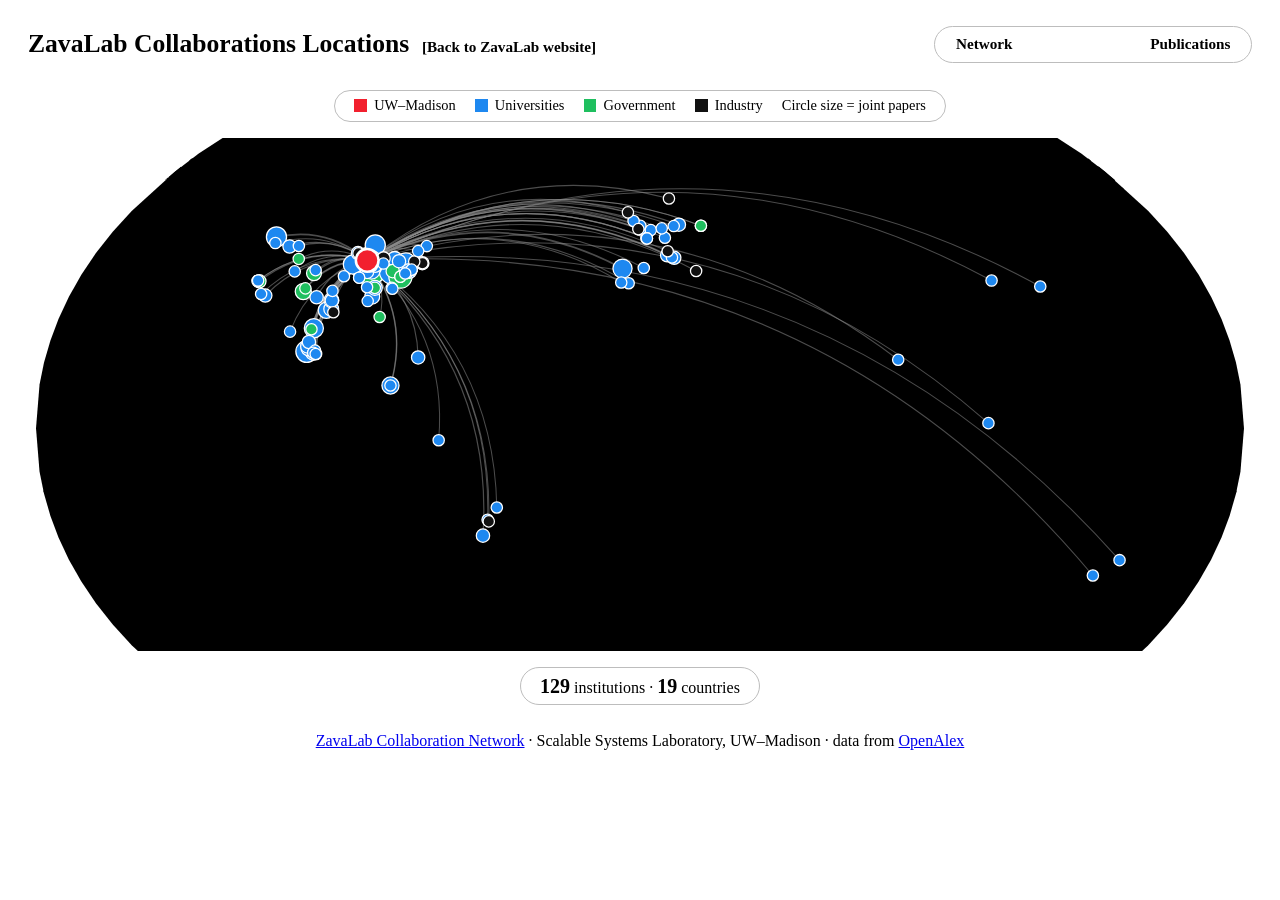
==== map/index.html @ bc12cc0c "Preprint links follow the CV (arXiv, chemRxiv, bioRxiv) Co-Authored-By: Claude Opus 5.5 <noreply@ant" ====
<!DOCTYPE html><html lang="en" data-theme="light" data-astro-cid-frgjnztm><head><meta charset="utf-8"><meta name="viewport" content="width=device-width, initial-scale=1"><meta name="robots" content="noindex"><title>ZavaLab Collaborations Locations · Scalable Systems Lab</title><link rel="icon" href="/ZavaLab/favicon.svg" type="image/svg+xml"><base target="_blank"><link rel="stylesheet" href="/ZavaLab/_astro/data.Bk3GAiUX.css"><style>.collab-head[data-astro-cid-nk37m64y]{flex-wrap:wrap;justify-content:space-between;align-items:center;gap:.6rem 1.5rem;margin:.2rem 0 .6rem;display:flex}h1[data-astro-cid-nk37m64y]{margin:0;font-size:1.6rem}.tabs[data-astro-cid-nk37m64y]{border:1px solid #bdbdbd;border-radius:999px;gap:2px;padding:3px;display:inline-flex}.tabs[data-astro-cid-nk37m64y] a[data-astro-cid-nk37m64y]{color:var(--text);border-radius:999px;padding:.35rem 1.1rem;font-size:.95rem;font-weight:600;text-decoration:none}.tabs[data-astro-cid-nk37m64y] a[data-astro-cid-nk37m64y]:hover{background:var(--bg-soft)}.tabs[data-astro-cid-nk37m64y] a[data-astro-cid-nk37m64y][aria-current=page]{background:var(--red);color:#fff}.title-row[data-astro-cid-nk37m64y]{flex-wrap:wrap;align-items:baseline;gap:.3rem .8rem;display:flex}.home-link[data-astro-cid-nk37m64y]{color:var(--red);font-size:.95rem;font-weight:600;text-decoration:none}.home-link[data-astro-cid-nk37m64y]:hover{text-decoration:underline}
body.embed{background:#fff;padding:8px}.embed-credit[data-astro-cid-frgjnztm]{text-align:center;margin:.6rem 0 0}
.collab[data-astro-cid-5mny7v6g]{max-width:1400px;margin:0 auto;padding:.4rem 12px 0}
.map-wrap[data-astro-cid-qi6nhn4a]{grid-template-columns:minmax(0,1fr);align-items:start;gap:1rem;display:grid}.map-wrap[data-astro-cid-qi6nhn4a].has-panel{grid-template-columns:minmax(0,1fr) 340px}@media (width<=900px){.map-wrap[data-astro-cid-qi6nhn4a].has-panel{grid-template-columns:1fr}}.map-card[data-astro-cid-qi6nhn4a]{padding:.5rem}.map-box[data-astro-cid-qi6nhn4a]{position:relative}#world[data-astro-cid-qi6nhn4a]{width:100%;height:auto;display:block}#map-panel[data-astro-cid-qi6nhn4a]{max-height:80vh;font-size:.92rem;overflow:auto}.map-legend[data-astro-cid-qi6nhn4a],.map-totals[data-astro-cid-qi6nhn4a]{border:1px solid #bdbdbd;border-radius:1.4rem;width:fit-content;max-width:100%;padding:.4rem 1.2rem}.map-legend[data-astro-cid-qi6nhn4a]{flex-wrap:wrap;justify-content:center;gap:.3rem 1.2rem;margin:.6rem auto 1rem;font-size:.9rem;list-style:none;display:flex}.map-legend[data-astro-cid-qi6nhn4a] li[data-astro-cid-qi6nhn4a]{align-items:center;gap:.45rem;display:flex}.map-legend[data-astro-cid-qi6nhn4a] .dot[data-astro-cid-qi6nhn4a]{width:.8rem;height:.8rem}.map-totals[data-astro-cid-qi6nhn4a]{text-align:center;color:var(--muted);margin:1rem auto .6rem}.map-totals[data-astro-cid-qi6nhn4a] strong[data-astro-cid-qi6nhn4a]{color:var(--red);font-size:1.25rem}#world[data-astro-cid-qi6nhn4a] .sphere[data-astro-cid-qi6nhn4a]{fill:var(--bg-soft)}#world[data-astro-cid-qi6nhn4a] .land[data-astro-cid-qi6nhn4a]{fill:var(--border);stroke:var(--bg);stroke-width:.5px}#world[data-astro-cid-qi6nhn4a] .arcs[data-astro-cid-qi6nhn4a] path[data-astro-cid-qi6nhn4a]{fill:none;stroke:#8a8a8a;stroke-opacity:.55;transition:stroke-opacity .15s}#world[data-astro-cid-qi6nhn4a] .insts[data-astro-cid-qi6nhn4a] circle[data-astro-cid-qi6nhn4a]{stroke:#fff;stroke-width:1px;cursor:pointer;outline:none;transition:opacity .15s}#world[data-astro-cid-qi6nhn4a] .insts[data-astro-cid-qi6nhn4a] circle[data-astro-cid-qi6nhn4a].home{stroke-width:2px}#world[data-astro-cid-qi6nhn4a].focus .arcs[data-astro-cid-qi6nhn4a] path[data-astro-cid-qi6nhn4a]{stroke-opacity:.12}#world[data-astro-cid-qi6nhn4a].focus .arcs[data-astro-cid-qi6nhn4a] path[data-astro-cid-qi6nhn4a].on{stroke:var(--red);stroke-opacity:.95}#world[data-astro-cid-qi6nhn4a].focus .insts[data-astro-cid-qi6nhn4a] circle[data-astro-cid-qi6nhn4a]:not(.on):not(.home){opacity:.35}#world[data-astro-cid-qi6nhn4a] .insts[data-astro-cid-qi6nhn4a] circle[data-astro-cid-qi6nhn4a].on,#world[data-astro-cid-qi6nhn4a] .insts[data-astro-cid-qi6nhn4a] circle[data-astro-cid-qi6nhn4a]:focus-visible{stroke:var(--red);stroke-width:2px}.map-tip[data-astro-cid-qi6nhn4a]{background:var(--card);border:1px solid var(--border);box-shadow:var(--shadow);pointer-events:none;white-space:nowrap;z-index:2;border-radius:8px;padding:.35rem .6rem;font-size:.82rem;position:absolute;transform:translate(-50%,calc(-100% - 10px))}#map-panel .plist{gap:.3rem;margin:.3rem 0;padding-left:1.1rem;display:grid}#map-panel h4{margin:1rem 0 .4rem}
</style></head><body class="embed" data-astro-cid-frgjnztm><div class="collab" data-astro-cid-5mny7v6g><header class="collab-head" data-astro-cid-nk37m64y><div class="title-row" data-astro-cid-nk37m64y><h1 data-astro-cid-nk37m64y>ZavaLab Collaborations Locations</h1><a class="home-link" href="https://zavalab.engr.wisc.edu/collaborations" target="_top" data-astro-cid-nk37m64y>[Back to ZavaLab website]</a></div><nav class="tabs" aria-label="Views" data-astro-cid-nk37m64y><a href="../" target="_self" data-astro-cid-nk37m64y>Network</a><a href="./" target="_self" aria-current="page" data-astro-cid-nk37m64y>Locations</a><a href="../publications/" target="_self" data-astro-cid-nk37m64y>Publications</a></nav></header><div class="map-wrap" data-astro-cid-qi6nhn4a><div class="card map-card" data-astro-cid-qi6nhn4a><ul class="map-legend" aria-label="Institution colors" data-astro-cid-qi6nhn4a><li data-astro-cid-qi6nhn4a><span class="dot" style="background:#f2202e" data-astro-cid-qi6nhn4a></span>UW–Madison</li><li data-astro-cid-qi6nhn4a><span class="dot" style="background:#1e88f0" data-astro-cid-qi6nhn4a></span>Universities</li><li data-astro-cid-qi6nhn4a><span class="dot" style="background:#1fbf5f" data-astro-cid-qi6nhn4a></span>Government</li><li data-astro-cid-qi6nhn4a><span class="dot" style="background:#111111" data-astro-cid-qi6nhn4a></span>Industry</li><li class="muted" data-astro-cid-qi6nhn4a>Circle size = joint papers</li></ul><div class="map-box" data-astro-cid-qi6nhn4a><svg id="world" viewBox="0 19 960 408" role="group" aria-label="Map of coauthoring institutions" data-astro-cid-qi6nhn4a><path d="M215.808,0L480,0L744.192,0L766.556,2.268L783.787,6.378L797.778,11.68L809.78,17.751L830.674,31.237L849.623,45.777L883.957,76.989L899.008,93.488L912.376,110.435L923.985,127.684L933.849,145.097L942.029,162.571L948.599,180.04L953.631,197.476L957.184,214.874L960,249.598L957.184,284.322L953.631,301.721L948.599,319.156L942.029,336.626L933.849,354.1L923.985,371.513L912.376,388.761L899.008,405.708L883.957,422.208L849.623,453.42L830.674,467.96L809.78,481.446L797.778,487.516L783.787,492.819L766.556,496.929L744.192,499.197L480,499.197L215.808,499.197L193.444,496.929L176.213,492.819L162.222,487.516L150.22,481.446L129.326,467.96L110.377,453.42L76.043,422.208L60.992,405.708L47.624,388.761L36.015,371.513L26.151,354.1L17.971,336.626L11.401,319.156L6.369,301.721L2.816,284.322L0,249.598L2.816,214.874L6.369,197.476L11.401,180.04L17.971,162.571L26.151,145.097L36.015,127.684L47.624,110.435L60.992,93.488L76.043,76.989L110.377,45.777L129.326,31.237L150.22,17.751L162.222,11.68L176.213,6.378L193.444,2.268L215.808,0Z" class="sphere" data-astro-cid-qi6nhn4a></path><path d="M948.212,303.673L948.994,303.159L949.676,304.056L948.822,305.671L947.085,306.095L945.739,305.713L945.836,304.349L947.117,303.285ZM953.872,300.733L952.011,301.493L950.175,302.143L950.114,300.99L951.583,300.356L952.459,300.183L954.232,299.219L954.232,299.219L953.872,300.733ZM5.768,299.219L5.769,299.219L5.768,299.219L6.276,299.077L6.306,300.565L6.128,300.733L6.128,300.733L5.768,299.219ZM570.405,252.531L570.855,252.87L580.483,259.152L580.647,260.943L584.435,264.024L583.145,267.827L583.264,269.577L584.946,270.705L585.005,271.505L584.234,273.37L584.364,274.311L584.154,275.784L585.028,277.718L586.034,280.766L586.976,281.44L584.805,283.229L581.871,284.432L580.279,284.379L579.303,285.305L577.458,285.389L576.749,285.776L573.591,284.908L571.589,285.159L570.98,280.954L570.111,279.516L569.607,278.659L567.011,278.084L565.532,277.159L563.851,276.636L562.8,276.119L561.707,275.335L560.344,271.442L558.83,269.718L558.329,267.926L558.609,266.322L558.163,263.481L559.267,263.335L560.248,262.217L561.299,260.609L561.966,259.961L561.945,258.959L561.374,258.259L561.229,257.042L561.999,256.656L562.161,254.839L561.111,253.1L562.053,252.729L564.971,252.766ZM457.724,164.025L457.729,164.235L457.662,164.835L457.562,169.541L449.097,169.378L448.988,177.325L446.54,177.604L445.864,179.201L446.256,183.68L436.034,183.659L435.44,184.693L435.591,183.386L435.638,183.391L441.516,183.139L441.855,182.021L442.96,180.629L443.935,176.343L447.626,172.995L448.946,169.079L449.752,168.847L450.658,166.428L452.835,166.097L453.753,166.497L454.921,166.497L455.771,165.792L457.367,165.692L457.335,164.025ZM191.296,98.344L190.978,98.339L188.119,95.396L187.2,94.109L183.719,92.879L184.036,90.252L185.506,88.435L183.359,87.178L184.503,84.81L183.161,82.686L184.132,81.185L186.349,79.783L187.562,77.954L185.042,76.117L185.156,72.843L185.314,70.797L184.268,69.517L183.689,68.357L183.682,66.895L180.754,67.812L177.365,69.393L176.897,67.535L176.374,66.299L174.889,65.519L172.815,65.438L186.675,49.784L196.207,39.962L199.341,40.588L201.298,41.849L203.176,42.088L206.003,40.994L209.221,40.182L211.916,40.5L216.006,39.359L219.902,38.71L220.283,39.786L222.34,39.179L223.914,37.961L225.041,38.237L226.327,40.566L230.576,38.802L229.096,40.778L231.948,40.35L233.377,39.588L235.686,39.737L237.823,40.831L241.75,41.791L244.182,42.235L246.305,42.066L247.974,43.401L244.071,44.71L247.326,45.279L253.099,44.965L255.188,44.504L256.183,46.092L259.407,44.75L258.165,43.628L260.156,42.728L262.719,42.608L264.544,42.346L265.72,42.973L266.727,44.405L269.158,44.195L271.938,45.387L275.408,44.965L278.352,45.028L279.232,43.387L281.355,42.928L283.916,43.82L282.249,46.326L284.941,44.213L286.535,44.285L289.197,41.641L288.111,40.032L286.488,38.982L288.646,36.132L292.31,34.278L294.619,34.687L295.838,35.816L296.598,38.718L293.972,39.993L297.378,40.522L295.667,43.2L299.671,41.145L301.045,42.831L299.242,44.786L300.155,46.578L303.435,44.66L306.273,42.386L308.126,39.517L310.855,39.72L313.605,40.103L315.564,41.397L314.947,42.697L312.633,44.101L313.284,45.517L312.3,46.812L307.218,48.68L304.103,49.093L302.421,48.286L301.029,49.634L297.72,51.907L296.434,53.095L292.95,54.933L289.826,55.114L287.482,56.271L286.325,58.057L283.646,58.402L279.739,60.643L275.616,63.778L273.527,65.989L271.591,69.268L274.577,69.743L274.165,72.408L274.086,74.579L277.489,74.011L281.024,75.255L282.724,76.351L283.684,77.714L286.132,78.512L287.964,79.729L291.623,79.896L293.956,80.181L292.504,82.7L291.972,85.645L292.293,88.94L294.639,91.752L296.793,90.788L299.212,87.751L299.869,83.111L298.899,81.575L303.092,80.216L306.484,78.179L308.564,76.171L309.189,74.249L308.731,71.819L306.993,69.676L310.925,66.714L311.145,64.171L312.481,59.827L314.286,59.186L317.601,59.94L319.687,60.207L321.796,59.481L323.364,60.418L325.303,62.031L325.496,63.111L329.265,63.324L328.225,65.675L327.503,69.244L329.342,69.686L330.29,71.36L334.089,69.782L337.382,66.661L339.327,65.357L340.079,67.869L341.637,71.491L342.906,74.924L341.394,76.732L343.85,78.36L345.351,80.019L348.719,80.767L349.898,81.698L350.07,84.17L351.734,84.557L352.341,85.665L351.588,88.975L349.605,90.087L347.662,91.125L343.545,92.18L339.934,94.628L335.846,95.113L331.04,94.482L327.545,94.462L325.071,94.669L322.446,96.813L319.045,98.141L314.414,102.121L310.832,104.906L313.002,104.41L318.005,100.449L323.706,97.943L327.301,97.649L328.954,99.116L326.148,101.136L325.98,104.389L326.134,106.675L328.837,108.19L332.904,107.748L336.167,104.343L335.765,106.541L337.037,107.64L333.576,109.63L327.801,111.438L325.094,112.672L321.838,114.874L320.059,114.646L320.637,112.063L325.48,109.548L321.611,109.645L318.841,110.016L317.755,108.298L318.934,104.169L318.139,103.295L316.39,103.806L315.84,103.014L313.345,105.296L311.928,107.655L310.672,109.038L309.518,109.506L308.704,109.661L308.244,110.413L303.816,110.413L300.161,110.433L298.909,110.995L295.695,113.188L295.328,113.426L294.195,114.62L291.976,114.615L289.594,114.631L288.358,115.112L288.558,115.712L288.492,116.65L288.354,116.961L284.72,118.48L282.068,118.963L278.734,120.605L278.118,120.605L277.44,120.121L277.304,119.68L277.455,119.363L278.323,118.288L279.998,116.603L281.278,114.796L281.652,112.14L282.062,109.378L280.049,107.953L280.538,107.414L280.316,107.039L279.662,107.039L279.349,106.562L279.483,105.844L278.909,106.157L278.298,106.064L278.552,105.762L278.101,105.465L278.157,104.671L276.663,103.704L275.125,102.697L273.252,101.529L271.456,100.439L269.013,101.289L268.227,101.32L265.632,100.535L263.561,100.927L261.657,99.996L259.446,99.518L257.879,99.335L257.366,98.826L257.66,97.178L256.86,97.193L256.353,98.344L251.488,98.344L243.442,98.344L235.455,98.344L228.407,98.344L221.35,98.344L214.42,98.344L207.254,98.344L204.944,98.344L197.972,98.344ZM300.049,59.458L302.306,58.182L305.219,58.21L304.901,58.742L301.615,60.268L300.132,60.207ZM324.085,32.047L322.763,30.718L323.417,29.818L324.448,29.654L328.717,29.919L331.24,31.294L331.008,31.987L328.969,31.915L326.9,31.859L324.554,32.2ZM307.428,60.474L308.664,59.645L309.514,59.706L309.777,60.273L308.231,61.729L307.391,61.494L307.232,60.667ZM301.049,26.645L299.28,27.595L296.637,27.412L294.818,26.77L296.711,25.673L299.964,25.021L300.953,25.874ZM305.551,20.575L304.65,20.642L301.294,20.492L301.379,19.844L305.075,19.879L306.003,20.307ZM302.772,17.716L304.225,18.503L302.961,19.333L299.791,19.809L298.782,19.27L298.8,18.414L299.565,17.475L301.847,17.567ZM310.462,28.087L307.573,27.783L303.063,26.993L303.429,25.652L304.135,24.453L303.078,23.407L299.427,23.116L297.873,22.38L299.41,21.414L303.135,21.561L304.573,22.32L308.268,22.316L309.266,23.096L308.125,23.994L309.877,24.539L310.652,25.111L313.13,25.217L315.758,25.422L319.151,24.898L323.162,24.69L326.121,24.861L327.542,25.775L327.303,26.782L325.677,27.433L322.468,27.962L320.213,27.662L314.44,28.041ZM274.683,19.111L276.914,19.469L275.581,20.162L271.43,20.832L269.463,20.079L271.736,19.344ZM276.84,17.628L278.723,18.087L276.006,18.53L272.956,18.526L273.343,18.203L275.972,17.525ZM351.116,91.431L349.38,93.302L347.146,95.912L348.932,94.906L350.34,95.543L349.247,96.585L351.123,97.406L352.386,96.676L354.496,97.598L353.236,99.797L355.004,99.284L354.934,100.877L355.233,102.748L353.628,105.408L352.531,105.521L351.093,104.952L352.182,102.478L351.617,102.095L348.245,104.717L346.849,104.609L348.864,103.193L346.764,102.457L344.179,102.636L339.605,102.544L339.47,101.651L341.218,100.591L340.405,99.777L342.865,97.969L346.557,93.211L348.454,91.521L350.742,90.498L351.781,90.628ZM304.164,52.186L305.957,53.118L307.918,53.965L307.429,55.262L309.093,55.049L310.145,55.956L307.817,56.819L304.855,56.16L304.315,54.929L301.444,56.383L297.651,57.805L297.792,56.197L294.766,56.461L297.359,55.109L298.814,52.966L300.927,50.485L302.31,50.709L302.033,51.893L303.341,51.476ZM325.365,33.183L327.82,32.179L331.42,33.457L333.453,34.67L333.095,35.785L337.081,35.205L338.29,36.836L342.579,37.856L343.808,38.898L344.544,41.335L340.241,42.555L344.229,44.276L347.213,44.857L349.107,47.3L352.28,47.476L350.852,49.352L345.891,52.489L343.801,51.33L341.654,48.743L338.822,49.079L337.866,50.618L339.366,52.191L341.679,53.44L342.238,54.163L342.499,56.865L340.958,58.845L338.572,58.099L334.17,55.9L336.166,58.266L337.7,59.935L337.654,60.902L332.291,59.795L328.397,58.192L326.413,56.856L327.508,56.081L325.005,54.675L322.56,53.357L322.218,54.144L315.905,54.578L314.591,53.642L316.989,51.646L320.944,51.6L325.414,51.252L325.193,50.289L326.57,48.952L330.532,46.348L330.545,45.176L330.214,44.267L327.75,42.991L324.107,42.097L325.763,41.432L324.51,39.812L322.819,39.663L321.734,38.78L320.22,39.548L316.386,39.883L309.415,39.302L305.642,38.539L302.647,38.149L301.572,37.245L304.415,36.071L301.606,36.063L302.717,33.479L305.766,31.226L308.475,30.206L313.932,29.54L311.418,31.154L311.918,32.725L315.05,30.696L320.636,29.675L322.339,32.264L321.028,33.921ZM297.759,28.722L301.717,28.806L304.963,29.41L300.476,31.634L297.8,32.123L294.348,34.016L292.168,33.921L292.565,31.702L293.522,30.455L295.33,29.397ZM247.99,23.892L253.085,22.112L258.566,20.591L261.379,20.626L264.296,20.284L262.142,22.084L259.849,22.906L257.976,23.023L253.417,24.043L250.012,24.413ZM177.672,83.408L180.019,83.175L177.095,86.505L177.551,88.875L176.633,88.87L176.127,87.522L176.173,86.167L175.632,85.252L176.087,83.962L176.856,83.032ZM288.038,16.513L291.292,16.819L295.393,17.635L295.736,18.715L295.542,19.676L292.769,19.418L290.461,18.673L286.44,18.592L288.903,17.915L287.259,17.372ZM188.905,99.818L187.486,100.235L184.383,98.867L184.276,97.806L182.788,96.757L182.864,95.907L180.776,95.366L180.849,93.746L181.469,93.055L183.515,93.705L184.681,94.154L186.684,94.472L186.871,95.502L187.216,96.919L188.855,98.156ZM246.38,27.945L248.632,28.458L253.418,28.596L254.626,29.313L255.746,30.362L252.733,30.993L246.341,32.759L242.298,34.537L241.303,35.647L234.967,36.884L234.937,35.759L231.625,34.412L233.485,33.337L236.603,31.494L239.881,29.852L239.492,28.333ZM275.788,24.543L277.839,24.14L279.724,24.246L279.002,25.426L276.824,26.583L270.018,26.96L264.217,28.024L261.236,28.083L261.734,27.279L266.707,26.2L257.809,26.488L255.56,26.051L260.481,23.694L262.928,23.027L267.438,23.832L269.445,25.258L272.594,25.443L272.045,23.144L274.605,22.28L276.273,22.553L275.835,23.69ZM272.373,31.358L273.73,32.375L273.011,34.843L272.226,36.649L274.605,37.926L277.326,39.148L276.276,40.292L272.813,40.504L273.38,41.508L272.003,42.47L268.628,42.057L265.667,41.348L263.202,41.508L258.716,42.399L253.266,42.79L249.454,43.04L249.335,41.8L247.15,41.087L245.121,41.379L244.345,39.315L245.911,39.043L249.377,38.6L252.11,38.714L255.088,38.263L251.72,37.66L247.277,37.865L244.489,37.813L244.256,36.867L249.75,35.837L246.66,35.876L243.795,35.201L247.151,33.294L249.417,32.29L256.014,30.764L257.573,31.247L255.558,32.426L260.571,31.664L262.202,32.935L265.503,31.647L266.596,32.473L266.164,34.964L268.007,33.912L268.752,31.324L270.768,30.959ZM283.511,32.29L282.642,30.65L285.895,29.444L287.792,29.966L291.495,29.65L291.443,30.375L288.719,31.574L290.867,32.657L288.849,34.942L284.889,35.933L283.134,35.716L282.487,34.743L279.095,32.785L279.762,31.979ZM273.312,30.05L275.992,29.949L277.015,30.498L273.958,32.153L272.355,30.4ZM295.221,22.456L295.714,23.556L294.745,24.788L292.397,26.596L289.043,26.844L287.312,26.455L288.539,25.037L285.267,25.226L286.773,23.366L288.737,23.439L292.287,22.629L294.804,22.766ZM308.212,13.683L310.155,13.039L312.147,12.89L311.901,12.414L316.144,12.309L317.215,13.425L319.76,13.882L322.296,14.288L322.37,15.723L323.914,16.434L320.83,17.099L315.966,18.804L312.561,18.967L309.006,18.673L307.87,17.75L308.665,16.932L310.673,16.34L307.333,16.355L306.064,15.623L305.944,14.634ZM319.089,11.007L322.144,10.628L324.263,10.564L328.07,10.243L331.492,9.517L333.527,9.615L334.781,10.163L337.304,9.118L339.95,8.813L343.288,8.607L348.643,8.531L349.336,8.73L354.662,8.414L358.259,8.534L361.873,8.651L366.334,8.801L369.823,9.041L372.529,9.563L372.014,10.08L367.022,10.942L362.428,11.348L360.45,11.807L364.307,11.796L359.112,13.054L355.734,13.651L351.29,15.415L347.278,15.779L345.778,16.228L340.087,16.468L342.38,16.747L340.814,17.144L341.493,18.26L339.173,19.041L335.844,19.691L334.302,20.603L331.198,21.299L331.078,21.832L334.341,21.741L333.982,22.316L327.967,23.746L323.51,23.088L317.708,23.455L315.117,23.168L311.657,23.043L312.322,21.904L316.202,21.374L316.648,19.691L317.913,19.531L322.062,20.532L320.725,19.049L318.106,18.611L320.346,17.731L324.048,17.194L325.24,16.415L323.452,15.552L323.734,14.433L328.558,14.528L329.769,14.763L333.288,13.976L329.487,13.73L323.089,13.867L320.66,13.146L320.071,12.302L318.676,11.7ZM325.468,45.926L323.733,46.709L321.348,46.844L321.52,45.544L323.174,44.061L325.241,43.695L326.456,44.423L325.893,45.557ZM285.85,40.539L286.401,41.539L284.52,42.457L282.33,41.663L280.483,41.951L278.539,40.773L280.887,39.966L283.085,38.841L284.7,39.579L285.579,40.046ZM329.137,95.73L330.019,95.482L332.873,96.231L334.911,97.482L334.825,98.029L333.667,98.085L330.896,97.142ZM327.882,104.256L328.312,105.731L329.937,106.136L332.165,106.054L330.663,107.296L329.735,107.491L327.042,106.208L326.726,105.193ZM191.296,98.344L197.972,98.344L204.944,98.344L207.254,98.344L214.42,98.344L221.35,98.344L228.407,98.344L235.455,98.344L243.442,98.344L251.488,98.344L256.353,98.344L256.86,97.193L257.66,97.178L257.366,98.826L257.879,99.335L259.446,99.518L261.657,99.996L263.561,100.927L265.632,100.535L268.227,101.32L269.013,101.289L271.456,100.439L273.252,101.529L275.125,102.697L276.663,103.704L278.157,104.671L278.101,105.465L278.552,105.762L278.298,106.064L278.909,106.157L279.483,105.844L279.349,106.562L279.662,107.039L280.316,107.039L280.538,107.414L280.049,107.953L282.062,109.378L281.652,112.14L281.278,114.796L279.998,116.603L278.323,118.288L277.455,119.363L277.304,119.68L277.44,120.121L278.118,120.605L278.734,120.605L282.068,118.963L284.72,118.48L288.354,116.961L288.492,116.65L288.558,115.712L288.358,115.112L289.594,114.631L291.976,114.615L294.195,114.62L295.328,113.426L295.695,113.188L298.909,110.995L300.161,110.433L303.816,110.413L308.244,110.413L308.704,109.661L309.518,109.506L310.672,109.038L311.928,107.655L313.345,105.296L315.84,103.014L316.39,103.806L318.139,103.295L318.934,104.169L317.755,108.298L318.841,110.016L318.985,111.016L316.02,112.491L313.251,113.545L310.455,114.449L308.679,116.266L308.082,116.955L307.621,118.579L308,120.204L308.99,120.282L309.028,119.16L309.578,119.841L309.158,120.719L307.376,121.218L306.221,121.161L304.277,121.697L303.172,121.847L301.706,121.998L299.434,122.888L303.183,122.31L303.754,122.893L300.081,123.815L298.517,123.82L298.687,123.445L297.719,124.3L298.407,124.44L297.301,126.652L294.89,129.027L294.915,128.233L294.413,128.077L293.805,127.304L293.883,128.965L294.358,129.513L294.109,130.679L293.015,131.882L291.003,134.353L290.809,134.227L292.098,132.123L291.126,130.946L291.491,128.38L290.675,129.712L290.701,131.673L289.191,131.186L290.644,132.185L290.025,135.128L290.682,135.343L290.685,136.412L290.31,139.511L288.193,141.814L285.379,142.733L283.318,144.55L282.012,144.75L280.475,145.89L279.887,146.935L276.663,148.948L274.907,150.425L273.309,152.271L272.446,154.474L272.457,156.636L272.77,159.292L273.487,161.49L273.241,162.837L273.803,166.439L273.352,168.532L273.032,169.741L272.069,171.639L271.23,172.033L270.017,171.655L269.84,170.293L268.987,169.578L268.09,166.907L267.335,164.53L267.178,163.315L268.106,161.248L267.736,159.539L266.273,156.941L265.381,156.467L262.499,157.877L262.082,157.719L261.151,156.273L259.722,155.5L256.752,155.894L254.562,155.547L252.567,155.762L251.411,156.246L251.684,157.072L251.358,158.334L251.766,158.95L251.19,159.355L250.341,158.897L249.254,159.486L247.414,159.392L245.876,157.751L243.562,158.134L241.87,157.414L240.227,157.635L237.905,158.361L235.041,160.664L232.187,162.006L230.447,163.489L229.552,164.888L229.057,167.028L228.869,168.521L229.131,169.578L228.107,169.673L226.419,168.989L224.61,168.022L224.205,166.565L224.128,164.388L223.02,162.616L222.566,160.796L221.803,158.671L220.311,157.43L218.208,157.488L215.978,159.944L214.093,159.013L213.007,158.077L212.819,156.367L212.409,154.742L211.27,153.375L210.242,152.397L209.622,151.293L205.226,151.293L204.857,152.576L202.834,152.576L197.777,152.597L192.637,150.41L189.283,148.901L189.713,148.291L186.39,148.628L183.432,148.869L183.529,147.282L182.487,145.496L181.433,145.123L181.464,144.235L180.103,144.078L179.487,143.243L177.259,142.933L176.794,142.434L177.107,140.733L175.827,137.617L175.422,133.316L175.798,132.599L175.111,131.579L174.263,128.991L174.995,126.474L174.418,124.79L176.089,122.243L177.203,119.607L177.522,117.256L179.856,114.372L181.51,111.603L183.186,108.843L184.868,104.778L185.504,102.192L185.588,100.795L186.193,100.21L189.051,101.228L188.79,104.077L189.8,103.28L190.74,100.81ZM73.411,187.548L73.805,187.816L74.124,188.23L74.524,189.316L74.416,189.489L73.236,190.15L72.279,190.633L71.767,191.152L71.222,190.712L71.508,189.846L71.355,188.713L71.573,188.372L72.154,187.863L72.13,187.254L72.355,186.966L72.538,187.023ZM72.409,185.423L72.094,185.795L71.151,186.021L70.882,185.365L70.648,185.113L70.671,184.919L70.996,184.656L71.848,184.95ZM70.757,184.147L70.583,184.478L69.207,184.389L69.507,184.011ZM67.914,182.467L68.074,182.667L68.54,183.696L68.35,183.874L68.183,183.832L67.302,183.722L67.167,183.024L67.099,182.898ZM64.864,180.923L64.702,181.648L64.305,181.952L63.594,181.391L63.79,181.165L64.282,180.86ZM117.539,65.219L119.012,65.476L118.172,66.551L116.399,66.99L115.479,66.466L114.915,65.699ZM140.3,72.055L141.61,72.249L141.789,73.134L138.709,74.497L135.557,75.591L135.042,74.851L135.849,73.507L138.742,72.49ZM196.207,39.962L186.675,49.784L172.815,65.438L174.889,65.519L176.374,66.299L176.897,67.535L177.365,69.393L180.754,67.812L183.682,66.895L183.689,68.357L184.268,69.517L185.314,70.797L185.156,72.843L185.042,76.117L187.562,77.954L186.349,79.783L184.132,81.185L183.641,80.088L182.293,79.164L183.454,76.644L182.269,74.317L183.092,71.616L181.103,71.433L177.645,71.36L175.69,70.541L173.498,67.601L171.84,67.067L168.854,66.061L165.623,66.304L162.448,65.01L160.912,63.816L157.974,64.408L156.713,66.361L155.344,66.542L152.303,67.129L149.538,68.08L146.574,68.683L147.737,67.019L151.193,64.261L154.276,63.399L154.319,62.7L150.142,64.256L146.961,66.127L142.01,68.132L142.395,69.508L138.523,71.548L135.091,72.747L132.107,73.618L130.455,74.885L125.68,76.371L123.812,77.729L120.125,78.963L118.764,78.742L115.967,79.552L112.827,80.54L110.114,81.511L105.504,82.345L105.571,81.856L109.223,80.496L112.202,79.601L115.981,78.013L119.055,77.69L121.193,76.502L125.794,74.783L126.799,74.205L129.329,73.197L131.635,71.033L134.264,69.354L130.948,70.214L130.678,69.724L128.548,70.758L128.427,69.316L126.898,70.334L127.372,68.923L124.12,70.056L122.77,70.056L124.156,68.367L125.525,67.334L125.073,66.328L121.716,66.866L121.146,65.547L120.318,64.872L121.876,63.29L121.403,62.101L123.861,60.502L127.185,58.957L129.4,57.544L131.331,57.344L132.347,57.782L135.42,56.457L136.715,56.694L139.202,55.845L140.087,54.596L139.416,54.107L142.061,53.058L140.741,53.09L137.891,53.679L136.614,54.283L135.586,53.679L132.286,53.988L129.899,53.334L130.197,52.241L129.276,50.672L133.446,49.547L139.525,48.236L141.225,48.236L139.473,49.579L143.972,49.475L144.091,47.815L142.668,46.799L142.697,45.467L142.008,44.338L140.168,43.503L142.899,42.128L146.596,42.044L150.526,40.849L152.473,39.583L155.964,38.351L158.263,38.053L163.372,36.91L165.006,37.084L169.643,35.716L172.032,36.254L172.161,37.411L173.602,36.914L176.794,37.067L176.021,37.66L178.593,38.101L180.91,37.843L184.248,38.657L187.842,38.903L189.035,39.241L192.144,38.819L194.39,39.597ZM116.023,55.798L116.759,56.322L118.387,56.039L119.327,56.763L121.049,57.13L120.557,57.428L118.32,58.01L117.336,57.414L117.058,56.916L115.012,57.074L114.768,56.833ZM685.065,97.7L684.053,99.696L682.211,99.981L683.238,102.999L682.416,104.364L677.347,103.372L677.526,108.796L676.519,109.47L672.166,110.686L676.02,115.987L674.607,116.784L675.331,118.532L673.697,118.081L672.141,116.981L668.445,116.66L664.394,116.577L663.618,116.914L659.791,115.629L658.592,116.261L658.723,118.07L654.433,117.012L652.952,117.448L652.769,118.792L651.524,119.358L648.85,121.499L648.33,123.695L647.416,123.716L646.389,122.258L643.255,122.16L642.138,119.643L640.948,119.623L640.366,116.546L636.897,114.315L632.813,114.553L630.082,114.998L627.111,112.243L624.865,111.093L620.613,108.915L620.102,108.652L614.348,110.449L616.87,121.728L615.651,121.879L613.449,119.472L611.625,118.61L608.991,119.249L608.112,120.272L607.835,119.524L608.179,118.247L607.503,117.178L604.482,116.132L602.848,113.39L601.355,112.615L601.078,111.624L603.477,111.913L603.111,109.687L605.044,109.192L607.239,109.645L607.019,106.685L606.169,104.814L603.82,104.958L601.637,104.22L599.176,105.552L597.087,106.187L595.767,105.695L595.692,104.139L593.758,102.121L592.012,102.207L589.59,100.164L590.467,97.887L589.653,97.279L590.805,93.998L593.587,95.725L593.386,93.549L597.403,90.317L600.998,90.242L606.631,92.295L609.7,93.499L611.834,92.245L615.495,92.185L618.906,93.725L619.327,92.844L622.636,92.97L622.8,91.562L618.453,89.526L620.241,88.086L619.568,87.283L621.533,86.52L619.261,84.508L619.99,83.507L628.172,82.493L629.039,81.772L634.334,80.698L635.932,79.493L640.222,80.117L642.06,83.135L644.171,82.424L647.464,83.422L647.874,85.019L650.01,84.855L654.644,82.093L654.173,83.007L657.983,85.272L666.035,92.773L666.674,91.22L670.539,92.929L673.577,92.17L675.077,92.703L676.875,94.421L678.734,95.002L680.238,96.271L683.094,95.871ZM616.87,121.728L614.348,110.449L620.102,108.652L620.613,108.915L624.865,111.093L627.111,112.243L630.082,114.998L632.813,114.553L636.897,114.315L640.366,116.546L640.948,119.623L642.138,119.643L643.255,122.16L646.389,122.258L647.416,123.716L648.33,123.695L648.85,121.499L651.524,119.358L652.769,118.792L653.577,119.093L652.042,121.078L654.146,122.238L655.69,121.473L659.014,123.091L656.447,125.306L654.496,125.003L653.507,125.082L652.94,124.227L653.091,122.8L649.997,123.513L649.696,125.493L648.933,127.194L646.841,127.048L646.517,128.411L648.5,129.142L649.56,131.443L648.859,134.573L646.837,133.923L645.454,133.902L645.106,132.008L641.524,130.684L638.604,129.174L636.679,127.722L633.403,125.593L631.491,122.42L630.545,121.858L627.926,121.998L626.854,121.369L626.048,118.921L622.411,117.303L620.752,119.082L618.898,120.142L619.617,121.686ZM855.885,257.622L860.439,259.747L865.289,261.512L867.055,263.089L868.449,264.64L868.751,266.463L873.05,268.37L873.579,270.005L871.1,270.339L871.524,272.393L873.713,274.42L875.101,277.697L876.633,277.593L876.375,278.962L878.37,279.485L877.499,280.065L880.16,281.367L879.76,282.261L877.975,282.476L877.418,281.676L875.187,281.331L872.559,280.865L870.723,278.894L869.397,277.195L868.289,274.493L864.947,273.14L862.618,274.023L860.896,275.042L861.005,277.321L858.809,278.382L857.382,277.865L854.641,277.734L855.453,267.675ZM886.787,260.891L887.758,261.878L887.992,263.481L887.111,264.301L886.711,262.484L886.146,261.288L884.981,260.28L883.517,258.964L881.629,258.055L882.392,257.308L883.804,258.175L884.682,258.854L885.777,259.596ZM882.832,267.618L881.321,268.37L879.906,269.091L878.488,269.086L876.369,268.192L874.915,267.33L875.199,266.375L877.557,266.824L879.03,266.583L879.526,265.105L879.914,265.027L880.069,266.667L881.599,266.432L882.415,265.377L883.967,264.275L883.777,262.457L885.373,262.4L885.884,262.907L885.74,264.614L884.73,266.5L883.313,266.751ZM892.15,266.072L892.908,266.772L894.059,268.73L895.231,269.775L894.785,270.642L894.012,270.951L892.961,269.765L891.943,267.806L891.538,265.455L891.921,265.158ZM855.885,257.622L855.453,267.675L854.641,277.734L852.527,275.199L849.885,274.582L849.144,275.46L845.767,275.554L847.118,273.041L848.865,272.184L848.427,268.83L847.309,266.239L842.292,263.627L840.109,263.366L836.231,260.515L835.384,262.013L834.346,262.285L833.788,261.157L833.829,259.815L831.844,258.301L834.744,257.188L836.643,257.246L836.443,256.431L832.537,256.426L831.518,254.588L829.146,254.019L828.042,252.489L831.639,251.742L833.008,250.74L837.282,252.004L837.692,253.152L838.336,258.139L841.029,259.987L843.356,256.713L846.459,254.854L848.83,254.849L851.092,255.925L853.041,257.032ZM812.033,277.039L812.246,277.65L812.207,278.586L810.252,280.891L807.909,281.571L807.631,281.2L807.975,280.149L809.292,278.267ZM837.11,270.872L837.014,268.548L837.554,267.44L838.173,266.395L838.723,267.299L838.628,268.772ZM794.102,236.835L792.682,239.618L794.716,242.543L794.283,243.963L797.314,246.814L794.159,247.179L793.275,249.283L793.381,252.077L790.795,254.186L790.671,257.261L789.502,261.977L789.148,260.88L786.067,262.269L785.077,260.384L783.183,260.207L781.879,259.22L778.679,260.327L777.753,258.838L776.002,259.006L773.814,258.65L773.484,254.51L772.17,253.653L770.904,251.017L770.54,248.317L770.825,245.456L772.379,243.409L772.86,245.472L774.7,247.216L776.414,246.584L778.115,246.808L779.654,245.247L780.927,244.976L783.462,245.842L785.624,245.185L786.913,240.892L787.91,239.822L788.71,236.313L791.769,236.313ZM824.869,258.243L827.768,259.141L828.652,261.502L826.455,260.227L824.238,259.972L822.724,260.175L820.886,260.066L821.564,258.368ZM818.107,261.293L816.286,260.729L815.813,259.402L818.514,259.251L819.142,260.269ZM821.079,242.892L821.304,244.574L822.883,244.845L823.149,246.104L823.025,248.803L821.651,248.5L821.249,250.375L822.335,252.004L821.583,252.374L820.519,250.421L819.717,246.479L820.219,244.015ZM807.798,246.897L810.859,246.767L813.471,244.527L813.942,245.216L811.829,248.281L809.825,248.871L807.26,248.27L802.815,248.422L800.484,248.866L800.106,251.199L802.462,253.946L803.918,252.547L808.898,251.497L808.675,252.917L807.518,252.468L806.335,254.28L803.963,255.476L806.389,259.429L805.875,260.489L808.12,264.05L808.001,266.077L806.533,266.98L805.546,265.899L806.952,263.371L804.279,264.567L803.656,263.711L804.052,262.52L802.202,260.713L802.494,257.705L800.684,258.64L800.793,262.238L800.693,266.657L798.982,267.101L797.889,266.197L798.78,263.356L798.481,260.379L797.359,260.358L796.597,258.243L797.748,256.222L798.173,253.774L799.534,249.121L800.086,247.853L802.341,245.561L804.434,246.469ZM799.219,281.257L795.908,279.093L798.439,278.487L799.748,279.428L800.586,280.369L800.342,281.2ZM802.485,275.941L804.274,275.706L806.749,274.577L806.215,276.291L802.151,277.169L798.644,276.788L798.738,275.659L800.895,275.016ZM794.338,275.403L796.004,275.152L796.558,276.464L793.435,277.086L791.554,277.499L790.131,277.472L791.186,275.695L792.652,275.669L793.445,274.577ZM768.742,269.415L769.044,270.512L774.131,270.82L774.791,269.545L779.635,271.029L780.471,273.03L784.424,273.595L787.551,275.429L784.426,276.605L781.595,275.361L779.187,275.445L776.448,275.215L774,274.661L771,273.485L769.068,273.177L767.932,273.563L763.169,272.294L762.79,270.966L760.361,270.737L762.35,267.79L765.571,267.973L767.653,269.18ZM758.306,252.943L758.732,255.095L759.633,256.818L761.585,257.089L762.836,259.042L762.044,262.88L761.734,267.654L758.778,267.717L756.653,265.137L753.334,262.619L752.253,260.75L750.303,258.238L749.024,255.925L747.036,251.607L744.698,249.033L743.908,246.38L742.892,243.973L740.46,242.031L739.009,239.389L736.956,237.665L734.059,234.26L733.767,232.693L735.478,232.819L739.626,233.414L742.097,236.428L744.224,238.522L745.727,239.806L748.321,243.122L751.038,243.169L753.304,245.284L754.871,247.868L756.9,249.278L755.828,251.795L757.347,252.865ZM322.216,411.666L323.559,413.031L325.462,415.231L329.028,416.987L332.456,417.712L331.937,419.17L329.839,419.312L328.33,418.289L326.932,418.21L324.508,418.205ZM333.002,343.126L332.729,345.613L332.543,348.805L333.065,351.895L332.624,352.589L332.767,354.596L332.87,356.213L336.518,358.869L336.55,361.009L338.345,362.357L338.491,363.871L336.838,367.834L333.489,369.492L328.662,370.134L325.884,369.826L326.798,371.665L326.793,373.971L327.586,375.524L326.356,376.607L323.951,377.034L321.336,375.909L320.572,376.716L321.644,379.768L323.515,380.692L324.617,379.726L325.716,381.32L323.716,382.269L322.243,384.169L322.677,387.244L322.535,388.873L320.273,388.883L318.816,390.438L318.765,392.713L321.738,394.932L324.185,395.54L324.145,398.25L321.863,399.945L321.422,403.453L319.662,404.636L319.166,406.027L320.93,409.112L323.04,410.823L322.019,410.673L319.729,410.208L314.011,409.813L312.449,408.089L311.731,405.861L310.247,406.052L309.053,404.974L307.777,401.808L309.141,400.489L309.269,398.581L308.503,397.057L308.963,394.481L308.624,390.469L307.842,388.683L308.731,388.105L308.143,386.955L306.85,386.346L307.288,385.064L305.867,383.905L304.329,380.37L305.144,379.747L303.747,376.003L303.521,372.849L303.511,370.098L304.72,368.974L303.265,365.961L302.608,363.117L304.049,361.093L303.431,358.502L304.242,355.478L303.679,352.62L302.913,352.053L300.719,346.691L301.706,343.499L300.931,340.491L301.378,337.666L302.589,334.747L304.106,332.817L303.151,331.597L303.54,330.598L302.716,325.42L305.327,323.891L305.807,320.665L305.391,319.888L307.215,317.083L310.72,317.839L312.514,320.082L313.242,317.587L316.222,317.713L316.72,318.38L322.094,323.444L324.27,323.912L327.708,326.209L330.518,327.423L331.057,328.795L329.121,333.517L331.825,334.358L334.775,334.837L336.748,334.337L338.789,331.955L338.883,329.215L340.098,328.616L341.596,330.409L341.833,332.891L339.874,334.605L338.313,335.873L335.81,338.886ZM322.216,411.666L324.508,418.205L326.932,418.21L328.33,418.289L327.997,419.464L326.388,420.363L325.242,420.269L323.824,420.034L321.86,419.165L319.334,418.742L315.867,417.115L312.96,415.548L308.574,412.26L310.695,412.877L314.634,414.839L318.049,415.89L318.736,414.547L318.762,412.534L320.457,411.317ZM297.1,303.904L298.598,306.011L299.181,308.245L300.699,309.557L300.203,312.558L302.021,316.038L303.571,320.313L305.391,319.888L305.807,320.665L305.327,323.891L302.716,325.42L303.54,330.598L303.151,331.597L304.106,332.817L302.589,334.747L301.378,337.666L300.931,340.491L301.706,343.499L300.719,346.691L302.913,352.053L303.679,352.62L304.242,355.478L303.431,358.502L304.049,361.093L302.608,363.117L303.265,365.961L304.72,368.974L303.511,370.098L303.521,372.849L303.747,376.003L305.144,379.747L304.329,380.37L305.867,383.905L307.288,385.064L306.85,386.346L308.143,386.955L308.731,388.105L307.842,388.683L308.624,390.469L308.963,394.481L308.503,397.057L309.269,398.581L309.141,400.489L307.777,401.808L309.053,404.974L310.247,406.052L311.731,405.861L312.449,408.089L314.011,409.813L319.729,410.208L322.019,410.673L319.964,410.653L319.103,411.377L317.407,412.439L318.021,415.181L317.077,415.251L314.154,414.299L310.777,412.25L307.29,410.563L305.88,408.691L305.912,406.953L304.035,404.974L301.964,399.874L302.009,396.981L303.758,394.645L299.862,393.764L301.295,391.086L300.583,386.026L303.579,387.1L303.052,380.765L301.199,379.95L301.507,383.776L299.858,383.346L299.393,378.963L298.717,373.262L299.308,371.153L297.851,368.143L296.818,364.657L297.843,364.558L298.235,359.556L298.911,354.596L299.052,349.966L297.578,345.313L297.871,342.752L296.882,338.913L297.753,335.121L297.276,329.11L297.182,322.661L297.098,315.723L296.313,310.648L295.291,306.284L296.56,305.492ZM558.163,263.481L558.609,266.322L558.329,267.926L558.83,269.718L560.344,271.442L561.707,275.335L560.67,275.021L557.09,275.539L556.365,275.91L555.57,277.88L556.133,279.245L555.58,282.899L555.175,286.001L555.875,286.55L557.691,287.753L558.432,287.194L558.55,290.527L556.532,290.501L555.497,288.8L554.553,287.481L552.534,287.052L551.985,285.431L550.338,286.409L548.232,285.975L547.378,284.573L545.705,284.285L544.453,284.364L544.331,283.401L543.416,283.323L542.207,283.14L540.556,283.605L539.402,283.527L538.747,283.809L538.959,280.133L538.09,278.988L537.92,277.091L538.34,275.23L537.821,274.039L537.799,272.095L534.571,272.121L534.814,271.008L533.454,271.019L533.304,271.557L531.656,271.677L530.974,273.474L530.563,274.248L529.094,273.814L528.218,274.248L526.454,274.493L525.456,272.879L524.854,271.881L524.104,270.031L523.472,267.733L515.612,267.691L514.671,268.062L513.904,268.004L512.8,268.417L512.432,267.461L513.114,267.137L513.208,265.79L513.643,264.996L514.615,264.348L515.313,264.661L516.23,263.481L517.688,263.512L517.847,264.385L518.841,264.933L520.424,263.001L521.976,261.491L522.662,260.504L522.576,257.966L523.746,254.969L524.969,253.382L526.727,251.894L527.035,250.907L527.103,249.779L527.535,248.709L527.399,246.96L527.72,244.224L528.242,242.302L529.033,240.652L529.177,238.788L529.405,236.636L530.43,235.07L531.852,234.077L534.056,235.122L535.762,236.26L537.711,236.569L539.701,237.169L540.483,235.305L540.845,235.064L542.066,235.378L545.015,233.837L546.076,234.49L546.938,234.396L547.324,233.649L548.318,233.383L550.326,233.706L552.033,233.78L552.902,233.451L554.55,235.999L555.743,236.37L556.457,235.853L557.687,236.057L559.166,235.404L559.813,236.72L562.173,238.772L562.046,242.381L563.113,242.798L562.265,243.895L561.241,244.715L560.229,246.323L559.665,247.753L559.522,250.234L558.897,251.408L558.873,253.737L558.102,254.599L557.998,256.431L557.632,256.671L557.372,258.358L558.034,259.758ZM590.881,254.792L589.308,252.244L589.244,241.007L591.536,237.509L592.252,236.537L593.959,236.48L596.293,234.302L599.762,234.166L607.059,224.903L608.831,222.327L609.959,220.429L609.898,218.819L609.769,215.703L609.723,214.427L609.74,214.38L610.586,214.317L611.786,213.857L613.174,213.548L614.382,212.491L615.383,212.481L615.482,213.333L615.328,215.133L615.41,216.754L614.895,217.873L614.281,221.214L613.119,224.658L611.589,228.603L609.416,233.127L607.207,236.579L604.126,240.788L601.48,243.289L597.514,246.349L595.033,248.698L592.11,252.432L591.49,254.061ZM584.435,264.024L580.647,260.943L580.483,259.152L570.855,252.87L570.405,252.531L570.38,249.257L571.147,248.009L572.457,245.968L573.417,243.717L572.212,240.177L571.891,238.631L570.602,236.485L572.219,234.647L573.992,232.61L575.39,233.127L575.415,234.861L576.34,235.874L578.191,235.874L581.599,238.496L582.434,238.527L583.057,238.443L583.656,238.798L585.434,239.044L586.205,237.754L588.625,236.464L589.714,237.509L591.536,237.509L589.244,241.007L589.308,252.244L590.881,254.792L589.002,256.024L588.339,257.308L587.339,257.538L586.935,259.711L586.067,260.953L585.523,263.006ZM545.311,224.203L543.26,222.855L542.327,221.966L542.138,221.004L542.546,219.719L542.512,218.459L540.947,216.529L540.624,215.206L540.637,214.458L539.645,213.548L539.577,211.754L538.998,210.561L538.068,210.739L538.309,209.603L538.965,208.316L538.629,207.033L539.48,206.086L538.91,205.363L539.553,203.452L540.695,201.174L542.979,201.389L542.428,189.096L542.406,187.795L545.42,187.784L545.155,181.59L555.635,181.59L565.74,181.59L576.079,181.59L577.122,184.635L576.584,185.197L577.157,188.388L578.335,192.091L579.379,192.851L580.881,194L579.644,195.766L577.739,196.275L576.955,197.223L576.801,199.283L575.871,203.829L576.209,205.065L575.89,207.724L574.939,210.77L573.391,212.303L572.334,214.662L572.106,215.922L570.871,216.791L570.177,220.022L570.285,222.797L570.196,220.393L569.822,220.33L569.829,218.793L569.485,217.732L568.085,216.513L567.694,214.285L567.947,212.005L566.71,211.79L566.551,212.481L564.963,212.638L565.63,213.543L565.904,215.399L564.5,217.094L563.239,219.321L561.871,219.64L559.6,217.836L558.613,218.474L558.357,219.373L557.003,219.959L556.931,220.597L554.283,220.597L553.906,219.959L551.992,219.854L551.047,220.382L550.306,220.116L548.902,218.317L548.425,217.465L546.523,217.889L545.826,219.321L545.189,222.081L544.29,222.661L543.482,223.001ZM542.428,189.096L542.979,201.389L540.695,201.174L539.553,203.452L538.91,205.363L539.48,206.086L538.629,207.033L538.965,208.316L538.309,209.603L538.068,210.739L538.998,210.561L539.577,211.754L539.645,213.548L540.637,214.458L540.624,215.206L538.955,215.734L537.632,216.984L535.769,220.356L533.295,221.783L530.72,221.595L529.978,221.877L530.26,222.965L528.886,224.046L527.771,225.248L524.433,226.429L523.765,225.729L523.324,225.672L522.834,226.466L520.644,226.696L521.048,225.86L520.194,223.733L519.808,222.452L518.645,221.93L517.058,220.126L517.615,218.668L518.832,218.981L519.575,218.762L521.056,218.793L519.578,215.985L519.646,213.93L519.445,211.879L518.358,209.901L518.602,208.441L516.907,208.373L516.876,206.384L515.764,205.238L516.836,201.163L520.138,198.245L520.193,194.215L521.053,187.926L521.584,186.593L520.464,185.528L520.4,184.541L519.402,183.738L518.633,178.912L521.204,177.215L531.784,183.16ZM292.245,188.681L292.28,190.365L291.95,191.561L291.251,192.08L291.822,193.009L291.685,193.853L289.992,193.329L288.731,193.543L287.158,193.318L285.866,193.895L284.564,192.93L284.902,191.934L287.272,192.364L289.229,192.61L290.248,191.923L289.199,190.58L289.353,189.395L287.759,188.912L288.445,188.057L290.03,188.194ZM291.685,193.853L291.822,193.009L291.251,192.08L291.95,191.561L292.28,190.365L292.245,188.681L292.626,188.152L294.669,188.167L296.134,188.965L296.831,188.886L297.181,189.982L298.621,189.925L298.437,190.848L299.595,190.958L300.76,192.096L299.658,193.355L298.48,192.684L297.266,192.815L296.412,192.668L295.881,193.229L294.859,193.423L294.532,192.668L293.616,193.114L292.346,195.237L291.725,194.744ZM646.82,12.791L650.127,12.323L654.786,13.375L661.205,15.46L662.807,17.456L659.087,17.735L653.375,17.087L649.527,16.235L646.592,14.667L643.708,14.241ZM667.175,16.558L673.139,17.834L673.542,18.758L663.996,19.645L664.421,16.664L665.663,16.415ZM742.117,23.844L747.234,23.949L755.635,25.226L756.301,27.035L749.172,26.968L746.649,27.545L741.063,25.956L740.161,24.295ZM762.244,25.751L767.82,26.389L766.801,27.358L763.471,27.138L758.755,26.175L758.246,25.385ZM751.814,30.624L752.564,29.637L754.734,29.41L758.552,30.362L759.524,31.018L756.592,31.035L752.3,30.756ZM560.253,13.709L563.539,13.325L566.235,13.296L566.92,13.871L567.66,13.36L569.143,13.014L572.06,13.475L571.56,13.799L569.313,14.081L567.788,14.244L567.726,14.598L565.813,14.957L563.599,14.444L564.269,13.773ZM531.688,82.567L527.51,82.611L524.677,82.28L525.059,80.998L528.078,80.058L530.505,80.565L531.563,81.028L531.413,81.826ZM583.593,29.675L587.258,27.508L586.234,26.398L589.885,25.115L595.346,23.568L601.377,23.124L604.08,22.24L607.545,21.936L609.414,22.87L608.59,23.613L602.567,24.804L597.375,25.961L592.567,28.291L590.791,30.718L588.777,33.136L590.055,35.249L594.727,37.35L593.644,37.577L586.996,37.241L586.019,36.102L582.163,35.417L581.348,34.037L583.147,33.496L582.525,32.115L585.502,29.983ZM806.301,84.394L809.133,87.223L811.122,90.127L814.138,93.126L820.024,98.415L815.903,97.426L817.228,101.769L821.456,104.86L822.671,106.977L819.758,105.152L819.601,107.496L817.641,104.952L816.103,102.013L813.783,98.766L812.862,96.504L810.319,92.517L806.965,89.601L804.328,85.57L805.471,84.225L803.576,82.868L804.281,82.458ZM115.188,41.915L115.188,41.915L117.673,43.923L119.861,46.56L117.726,48.218L118.342,48.884L120.141,46.943L125.276,47.34L126.469,49.848L123.08,51.019L119.343,51.298L116.315,53.951L114.848,54.513L112.959,54.435L112.416,53.486L110.521,52.695L111.406,51.518L109.785,51.079L107.01,51.426L106.985,50.481L108.615,49.484L105.364,50.121L104.809,51.389L102.268,52.539L102.268,52.54L115.188,41.915ZM857.732,52.54L857.733,52.553L856.418,53.748L853.457,53.546L857.015,54.998L860.84,57.256L862.654,57.996L864.174,59.135L864.442,59.87L859.779,59.266L856.032,61.353L854.461,61.677L853.202,63.636L851.806,65.352L852.293,66.632L847.225,64.687L843.729,66.895L841.718,65.851L840.783,67.057L837.49,66.671L838.547,68.525L838.466,71.274L839.601,72.427L842.71,73.066L846.166,77.25L844.175,77.357L845.308,79.778L847.324,81.033L844.606,82.522L846.552,85.863L843.701,86.58L845.36,89.576L844.127,92.341L841.728,90.297L837.418,85.993L830.921,79.503L828.639,75.498L829.038,73.783L827.979,72.447L830.861,71.809L831.537,68.233L832.568,65.333L834.296,63.101L832.094,59.186L829.734,59.42L830.73,61.706L828.216,64.773L823.138,61.339L818.481,62.285L817.388,66.981L820.762,68.712L816.508,69.45L813.353,69.743L811.721,67.697L807.944,67.267L806.435,68.659L799.299,68.171L792.767,69.009L790.017,74.574L786.422,81.397L790.258,81.762L792.668,83.591L795.346,84.245L795.767,82.784L798.4,82.972L804.008,86.197L805.845,88.705L806.065,91.662L808.23,95.214L810.226,100.006L809.321,104.369L809.746,106.464L808.51,110.001L807.187,113.519L806.582,115.324L804.275,117.116L802.766,117.158L800.483,115.671L798.349,117.91L798.475,118.932L798.475,118.932L797.868,118.392L797.081,116.836L798.28,116.753L796.787,113.142L794.785,110.531L796.268,109.46L799.477,109.995L799.453,107.039L798.39,103.724L798.662,102.621L798.294,99.909L794.926,100.8L793.579,101.988L789.972,101.983L787.382,99.157L783.343,97.026L778.706,96.069L776.099,93.146L774.18,91.32L772.533,90.046L769.254,87.068L766.559,85.988L762.59,85.113L759.601,85.193L757.083,85.719L756.077,87.183L757.756,87.886L758.757,89.516L758.022,90.462L757.73,93.614L758.488,94.926L756.222,96.813L752.806,95.684L750.152,95.932L748.389,94.931L746.824,94.613L744.505,96.717L741.672,97.213L739.892,97.953L736.691,97.466L734.527,97.497L732.351,95.967L729.347,94.532L726.808,94.139L724.056,94.532L722.114,95.083L718.202,93.831L716.676,91.602L713.576,90.839L711.308,90.493L708.129,89.27L707.188,92.341L708.948,94.093L707.622,96.17L703.903,95.421L701.524,95.31L699.346,93.917L696.905,93.877L694.475,92.96L691.534,94.361L688.143,96.934L685.886,97.451L685.065,97.7L683.094,95.871L680.238,96.271L678.734,95.002L676.875,94.421L675.077,92.703L673.577,92.17L670.539,92.929L666.674,91.22L666.035,92.773L657.983,85.272L654.173,83.007L654.644,82.093L650.01,84.855L647.874,85.019L647.464,83.422L644.171,82.424L642.06,83.135L640.222,80.117L635.932,79.493L634.334,80.698L629.039,81.772L628.172,82.493L619.99,83.507L619.261,84.508L621.533,86.52L619.568,87.283L620.241,88.086L618.453,89.526L622.8,91.562L622.636,92.97L619.327,92.844L618.906,93.725L615.495,92.185L611.834,92.245L609.7,93.499L606.631,92.295L600.998,90.242L597.403,90.317L593.386,93.549L593.587,95.725L590.805,93.998L589.653,97.279L590.467,97.887L589.59,100.164L592.012,102.207L593.758,102.121L595.692,104.139L595.767,105.695L597.087,106.187L596.362,107.984L594.144,108.483L592.361,111.624L595.09,114.522L595.233,116.582L598.54,120.194L597.3,121.431L597.013,122.212L595.903,122.003L593.901,120.137L593.198,120.033L591.54,119.321L590.581,118.065L588.205,117.422L586.807,117.904L586.292,117.334L582.749,115.868L579.102,115.37L576.972,114.848L576.732,115.21L573.255,112.63L570.331,111.48L567.987,109.692L569.656,109.203L571.247,106.664L569.716,105.465L573.025,104.231L572.846,103.571L570.798,104.057L570.654,102.718L571.731,101.876L573.984,101.656L574.182,100.652L573.361,98.994L574.033,97.421L573.847,96.544L570.217,95.573L568.859,95.603L567.167,94.204L565.461,94.679L562.33,93.63L562.283,93.045L561.239,91.757L559.361,91.612L559.018,90.693L559.501,90.092L557.744,88.42L555.401,88.705L554.68,88.555L554.206,89.225L553.324,89.11L552.464,87.218L551.765,86.241L552.168,85.968L554.031,86.067L554.817,85.426L554.029,84.646L552.408,84.131L552.453,83.601L551.44,83.066L549.708,81.156L550.07,80.373L549.627,79.012L547.309,78.321L546.179,78.664L545.751,77.949L543.267,77.22L542.29,75.523L541.883,74.128L540.708,73.468L541.529,72.563L540.453,69.907L541.759,68.271L541.347,67.778L543.575,66.218L541.066,64.887L545.068,61.32L546.762,59.72L547.297,58.313L543.782,56.429L544.301,54.647L542.014,52.622L542.968,50.308L539.953,47.255L541.446,45.252L537.964,43.49L537.897,41.649L539.481,41.41L542.695,40.363L544.563,39.456L548.241,41.034L553.936,41.654L562.424,44.629L564.347,45.89L564.974,47.661L563.06,49.07L559.85,49.784L550.102,47.747L548.659,48.086L552.49,50.052L552.912,51.303L553.677,54.075L556.587,54.906L558.406,55.613L558.366,54.292L556.815,53.122L557.906,52.094L563.41,53.785L565.004,53.122L563.081,51.138L567.214,48.508L569.168,48.662L571.382,49.597L572.039,47.756L569.851,46.168L570.379,44.584L568.384,42.946L574.345,43.793L575.983,45.274L573.494,45.602L573.959,47.079L575.871,47.996L578.88,47.417L578.83,45.719L582.682,44.455L588.977,42.195L590.553,42.324L589.153,43.923L591.784,44.195L592.901,43.294L596.692,43.222L599.264,42.133L602.241,43.717L603.812,41.978L601.045,40.46L601.727,39.601L608.019,40.389L611.189,41.207L619.946,44.209L620.653,42.831L617.925,41.441L617.6,40.888L615.043,40.632L615.12,39.399L613.069,37.381L612.61,36.558L615.098,34.244L615.189,31.945L616.372,31.451L621.909,32.115L623.088,33.517L622.336,35.582L624.008,36.401L625.601,38.202L626.991,41.765L630.059,43.374L630.071,45.14L627.882,48.925L630.448,49.32L630.801,48.354L632.743,47.67L632.63,46.348L633.761,45.086L631.795,43.583L631.841,41.849L629.511,41.632L628.267,40.182L628.485,37.581L624.767,35.487L627.349,33.771L625.873,31.97L626.819,31.915L628.647,33.316L629.261,35.772L631.644,36.241L629.698,34.399L632.415,33.397L636.416,33.264L640.93,34.713L637.89,32.601L636.025,29.928L639.07,29.427L643.801,29.536L647.772,29.213L645.31,27.92L646.385,26.311L648.529,26.245L651.332,25.041L656.095,24.718L656.205,24.059L660.981,23.836L662.971,24.376L666.138,23.104L669.628,23.144L669.238,22.12L670.106,21.117L673.593,20.162L677.507,20.915L675.522,21.494L680.095,21.852L681.71,23.023L682.884,22.448L688.395,22.476L693.776,23.641L696.168,24.539L696.902,25.796L695.471,26.517L691.673,27.878L690.869,28.609L693.57,28.957L696.976,29.582L698.303,29.112L700.711,30.709L700.988,30.063L703.731,29.671L710.33,30.08L711.881,31.247L720.387,31.621L718.659,29.713L723.204,30.151L726.28,30.134L730.738,31.455L733.23,33.067L733.093,34.127L737.507,36.136L741.635,37.18L740.932,34.493L745.244,35.642L747.926,34.955L752.558,35.742L753.277,35.024L756.888,35.383L752.988,33.02L754.407,31.927L773.922,33.569L777.296,35.08L784.678,37.036L792.163,36.549L796.618,36.975L799.513,38.04L801.452,39.936L804.778,40.676L806.865,40.143L810.355,40.076L814.765,40.588L818.238,40.297L824.533,42.626L826.045,41.787L822.401,40.116L821.887,38.964L829.188,39.689L833.173,39.531L840.535,40.773L844.812,41.915L857.732,52.54ZM838.556,37.062L836.539,37.193L835.122,36.38L836.231,35.309L838.556,37.062ZM123.769,35.309L123.77,35.309L123.769,35.309L124.164,35.205L125.832,35.21L127.733,35.941L127.101,36.293L124.252,36.906L121.444,37.062L121.444,37.062L123.769,35.309ZM559.909,107.481L560.431,106.731L562.226,107.383L563.009,107.501L563.406,108.102L563.781,108.195L563.836,108.457L565.115,109.187L567.539,109.007L567.225,110.088L564.673,110.619L561.652,112.383L560.233,111.758L560.568,110.33L557.822,109.439L558.176,108.858L560.321,107.845ZM276.527,166.718L277.776,166.471L279.466,166.565L279.401,167.37L276.503,167.869ZM279.722,165.945L281.522,167.338L280.707,169.547L280.298,169.152L280.609,167.527L279.67,166.297ZM277.733,171.628L278.495,171.749L278.991,174.33L278.724,176.132L278.065,176.285L277.686,174.498L276.857,173.599ZM338.607,409.342L340.861,407.566L343.043,408.309L344.1,407.119L346.326,408.455L345.927,409.492L343.066,410.378L341.726,409.342L340.158,410.673ZM507.427,15.69L507.987,14.943L510.622,14.869L513.042,15.63L519.372,17.285L514.941,18.176L514.214,19.864L512.665,20.299L512.084,22.244L509.837,22.336L505.623,20.899L507.2,20.071L504.341,19.407L500.532,17.483L498.923,15.738L503.75,14.954L504.849,15.72ZM542.695,40.363L539.481,41.41L537.897,41.649L538.374,39.821L535.591,38.789L532.645,39.667L532.002,41.579L530.272,42.742L527.987,42.106L525.364,42.235L522.9,40.853L521.787,41.543L520.548,41.649L520.49,43.378L516.602,42.955L516.24,44.423L514.274,44.414L513.136,46.303L511.378,49.265L508.493,53.063L509.341,53.992L508.699,55.072L506.602,55.026L505.426,57.595L505.828,61.263L507.309,62.677L506.835,65.966L505.15,67.898L504.291,69.532L502.704,67.793L498.537,71.076L495.61,71.742L492.501,70.291L491.621,67.248L490.735,60.793L492.652,59.009L498.174,56.698L502.185,53.882L505.734,50.107L510.23,44.952L513.432,42.968L518.576,39.689L522.817,38.552L526.135,38.688L528.805,36.553L532.449,36.666L535.916,36.154L542.558,38.04L540.132,38.732ZM529.396,14.854L527.047,16.033L521.844,16.295L516.409,15.928L515.956,15.322L513.358,15.282L511.193,14.288L516.603,13.691L519.326,14.204L520.976,13.565L525.648,14.099ZM525.783,19.801L521.847,20.749L518.462,20.209L519.619,19.613L518.361,18.878L522.075,18.418L522.995,19.278ZM398.745,9.563L405.288,8.43L411.278,8.515L413.876,7.835L420.026,7.66L433.583,7.887L443.833,9.374L440.396,10.119L433.692,10.206L424.204,10.4L424.94,10.753L431.232,10.534L436.279,11.225L439.881,10.611L441.133,11.331L438.86,12.526L443.572,11.758L452.3,10.973L457.504,11.362L458.361,12.239L450.855,13.73L449.75,14.222L443.929,14.594L448.074,14.697L445.654,16.295L443.899,17.746L443.479,20.299L445.448,21.828L442.508,21.924L439.286,22.673L442.536,23.937L442.638,25.989L440.561,26.216L442.701,28.325L438.394,28.5L440.464,29.511L439.687,30.388L436.887,30.773L434.169,30.781L436.313,32.482L436.15,33.608L432.457,32.563L431.321,33.239L433.859,33.874L436.181,35.43L436.599,37.498L432.958,37.996L431.595,37.001L429.406,35.525L429.76,37.267L427.19,38.626L432.45,38.736L435.191,38.876L429.408,41.145L423.512,43.213L417.36,44.124L415.108,44.133L412.761,45.153L409.261,47.964L404.36,49.843L402.895,49.952L399.955,50.613L396.793,51.243L394.559,52.916L394.028,54.827L392.484,56.624L388.429,58.822L388.725,60.986L387.158,63.286L385.342,66.023L382.226,66.194L379.633,63.905L375.294,63.891L373.648,62.36L373.03,59.649L370.425,56.225L369.94,54.444L370.475,52.007L368.46,49.515L369.911,47.544L368.871,46.605L372.035,43.508L375.453,42.528L376.65,41.432L377.808,39.399L375.166,40.319L373.926,40.707L371.976,41.078L369.826,40.226L370.379,38.464L371.707,37.093L373.572,37.054L377.382,37.738L374.58,36.106L373.15,35.231L371.038,35.59L369.647,34.955L372.827,32.593L372.033,31.655L371.244,29.924L370.108,27.304L368.13,26.352L368.646,25.336L364.282,23.925L360.366,23.751L355.262,23.848L350.555,24.026L348.816,23.265L346.489,21.772L351.855,21.033L355.68,20.911L348.112,20.303L344.569,19.36L345.45,18.472L353.154,17.38L360.571,16.306L361.816,15.508L357.506,14.722L359.717,13.867L367.003,12.396L369.749,12.176L369.727,11.259L374.308,10.729L379.934,10.416L385.317,10.4L386.795,11.021L392.184,9.931L395.87,10.668L398.236,10.824L401.509,11.479L397.973,10.4ZM642.366,399.726L643.588,400.671L645.694,401.047L645.588,401.615L644.499,402.978L640.84,403.17L641.282,401.58L642.014,400.341ZM812.033,277.039L812.403,276.312L814.75,275.617L816.615,275.512L817.48,275.126L818.452,275.512L817.403,276.349L814.518,277.697L812.207,278.586L812.246,277.65ZM521.903,338.029L523.191,336.493L524.164,337.345L524.544,338.671L525.687,338.897L527.274,339.486L528.658,339.26L531.02,337.671L531.523,326.198L532.203,326.661L533.612,329.615L533.286,331.508L533.811,332.596L535.672,332.281L537.028,330.893L538.3,329.962L539.004,328.474L540.295,327.754L541.366,328.127L542.56,329L544.654,329.152L546.349,328.427L546.661,327.46L547.188,325.972L548.618,325.725L549.455,324.558L550.434,322.493L552.885,320.171L556.69,317.886L557.748,317.923L558.976,318.448L559.878,318.076L561.248,318.385L562.235,322.756L562.769,324.958L562.086,328.422L562.225,329.536L560.961,328.968L560.202,329.189L559.901,330.093L559.117,331.261L559.063,332.333L560.485,334.016L562.018,333.685L562.636,332.302L564.592,332.328L563.777,334.589L563.286,337.172L562.514,338.576L560.641,340.143L560.109,340.596L558.902,342.174L558.071,343.767L556.448,345.997L553.325,349.199L551.392,351.065L549.371,352.478L546.644,353.682L545.351,353.844L544.96,354.706L543.461,354.244L542.166,354.837L539.477,354.238L537.927,354.617L536.895,354.454L534.223,355.677L532.037,356.171L530.419,357.342L529.267,357.415L528.271,356.313L527.423,356.255L526.411,354.869L526.27,355.299L525.979,354.464L526.092,352.647L525.377,350.565L526.217,349.998L526.27,347.616L524.741,344.709L523.58,342.074L523.571,342.068ZM554.205,339.207L553.155,338.25L551.913,338.881L550.439,340.101L548.945,342.068L550.698,344.456L551.628,344.146L552.168,343.157L553.627,342.668L554.132,341.658L555.023,340.143ZM554.205,339.207L555.023,340.143L554.132,341.658L553.627,342.668L552.168,343.157L551.628,344.146L550.698,344.456L548.945,342.068L550.439,340.101L551.913,338.881L553.155,338.25ZM183.432,148.869L186.39,148.628L189.713,148.291L189.283,148.901L192.637,150.41L197.777,152.597L202.834,152.576L204.857,152.576L205.226,151.293L209.622,151.293L210.242,152.397L211.27,153.375L212.409,154.742L212.819,156.367L213.007,158.077L214.093,159.013L215.978,159.944L218.208,157.488L220.311,157.43L221.803,158.671L222.566,160.796L223.02,162.616L224.128,164.388L224.205,166.565L224.61,168.022L226.419,168.989L228.107,169.673L229.131,169.578L227.578,172.301L226.678,174.54L225.704,178.696L225.175,180.214L225.325,181.905L225.871,183.417L225.996,185.822L227.359,188.131L227.7,189.899L228.501,191.425L231.168,192.248L232.062,193.543L234.489,192.678L236.536,192.364L238.578,191.808L240.304,191.278L242.144,190.014L243.037,188.204L243.634,185.601L244.225,184.693L246.118,183.879L248.992,183.16L251.285,183.27L252.913,183.008L253.433,183.664L253.125,185.16L251.454,187.002L250.563,188.891L250.969,189.432L250.389,190.769L249.416,193.187L248.85,192.39L248.295,192.442L247.789,192.484L246.608,194.356L246.174,193.989L245.843,194.131L245.803,194.587L243.377,194.55L240.927,194.555L240.692,196.301L239.508,196.306L240.352,197.344L241.239,198.057L241.452,198.727L241.856,198.916L241.664,199.969L238.277,199.98L236.721,202.499L237.026,203.08L236.642,203.803L236.477,204.704L233.87,201.373L232.624,200.372L230.58,199.56L229.072,199.786L226.813,200.954L225.447,201.258L223.688,200.441L221.789,199.854L219.509,198.434L217.596,197.999L214.82,196.558L212.826,195.08L212.286,194.251L210.847,194.068L208.311,193.087L207.437,191.671L204.899,189.914L203.917,187.957L203.559,186.446L204.487,186.147L204.371,185.26L205.118,184.457L205.323,183.386L204.71,181.989L204.711,180.755L204.136,179.19L202.48,176.106L200.384,173.678L199.555,171.744L197.628,170.477L197.33,169.715L198.174,167.796L197.031,167.07L195.882,165.561L195.79,163.394L194.477,163.142L193.408,161.506L192.615,159.991L192.769,159.023L192.052,156.678L191.828,154.3L192.226,153.107L190.755,151.876L189.865,152.008L188.673,151.151L187.885,152.413L187.857,153.906L187.419,156.241L187.925,157.519L189.222,159.66L189.445,160.391L189.773,160.612L189.826,161.679L190.29,161.637L190.279,163.641L190.861,164.43L191.126,165.534L192.345,167.112L192.501,170.004L192.955,171.365L193.339,172.822L193.113,174.456L194.34,174.561L195.08,175.97L195.721,177.357L195.548,177.914L194.217,179.053L193.761,179.038L193.463,177.152L192.153,175.381L190.61,173.878L189.465,173.09L190.076,170.819L190.087,169.136L189.095,168.174L187.667,166.786L187.224,167.186L186.779,166.376L185.386,165.624L184.339,163.82L184.586,163.589L185.603,163.762L186.864,162.6L187.334,161.201L185.974,158.981L184.716,158.124L184.34,156.183L184.001,154.143L183.58,151.661ZM333.002,343.126L334.607,342.794L337.514,345.198L338.444,345.103L341.351,347.096L343.592,348.815L345.361,350.928L344.47,352.4L345.436,354.154L344.643,356.108L342.088,357.83L340.133,357.211L338.822,357.541L336.284,356.213L334.589,356.313L332.767,354.596L332.624,352.589L333.065,351.895L332.543,348.805L332.729,345.613ZM345.436,354.154L344.47,352.4L345.361,350.928L343.592,348.815L341.351,347.096L338.444,345.103L337.514,345.198L334.607,342.794L333.002,343.126L335.81,338.886L338.313,335.873L339.874,334.605L341.833,332.891L341.596,330.409L340.098,328.616L338.883,329.215L339.18,327.423L339.329,325.583L339.144,323.875L338.15,323.313L337.232,323.817L336.256,323.681L335.817,322.483L335.275,319.641L334.692,318.711L332.852,317.871L331.846,318.48L329.036,317.886L328.779,313.676L327.84,311.949L328.599,311.309L328.18,309.541L328.784,308.182L329.035,305.744L328.25,303.82L326.75,302.95L326.367,301.729L326.616,299.937L321.552,299.811L320.261,296.207L321.027,296.155L320.902,294.819L320.315,293.919L320.078,292.128L318.485,291.212L316.821,291.244L315.666,290.344L313.835,289.731L312.722,288.58L309.725,288.067L306.672,285.3L306.77,283.229L306.378,282.042L306.532,279.726L303.09,280.248L301.749,281.409L299.499,282.659L298.963,283.595L297.602,283.663L295.619,283.401L294.154,283.935L292.929,283.579L292.828,278.884L290.75,280.703L288.405,280.625L287.308,278.978L285.539,278.8L286.031,277.472L284.452,275.596L283.22,272.816L283.895,272.252L283.84,270.945L285.413,270.052L285.083,268.386L285.726,267.31L285.872,265.873L288.862,263.773L291.023,263.178L291.367,262.713L293.778,262.86L294.84,254.4L294.887,253.063L294.466,251.293L293.283,250.171L293.295,247.926L294.794,247.419L295.331,247.738L295.422,246.558L293.869,246.239L293.846,244.307L299.038,244.375L299.932,243.315L300.661,244.292L301.175,246.114L301.677,245.733L303.137,247.362L305.211,247.163L305.734,246.218L307.716,245.498L308.824,244.991L309.142,243.686L311.052,242.809L310.916,242.161L308.664,241.895L308.317,239.953L308.469,237.885L307.286,237.086L307.791,236.798L309.759,237.195L311.864,237.968L312.646,237.237L314.574,236.757L317.572,235.602L318.577,234.427L318.244,233.555L319.638,233.419L320.234,234.13L319.857,235.482L320.768,235.952L321.344,237.383L320.585,238.475L320.123,241.096L320.786,242.657L320.964,244.088L322.595,245.534L323.909,245.686L324.201,245.08L325.047,244.95L326.26,244.407L327.131,243.587L328.607,243.848L329.251,243.738L330.698,243.989L330.943,243.362L330.508,242.746L330.786,241.853L331.858,242.13L333.119,241.812L334.638,242.464L335.793,243.101L336.626,242.266L337.22,242.396L337.577,243.263L338.855,243.044L339.894,241.874L340.737,239.597L342.353,236.777L343.267,236.631L343.902,238.339L345.328,243.733L346.755,244.24L346.81,246.37L344.807,248.913L345.632,249.842L350.346,250.322L350.451,253.418L352.47,251.393L355.823,252.5L360.267,254.384L361.574,256.191L361.157,257.899L364.248,256.948L369.445,258.583L373.427,258.462L377.397,261.016L380.846,264.473L382.911,265.361L385.186,265.487L386.169,266.458L387.137,270.386L387.614,272.257L386.678,277.363L385.374,279.375L381.768,283.673L380.202,287.167L378.342,289.852L377.687,289.909L377.04,292.186L377.499,297.983L377.016,302.751L376.846,304.795L376.085,306.017L375.875,310.16L373.489,314.206L373.277,317.409L371.267,318.753L370.803,320.618L367.975,320.607L363.985,321.8L362.282,323.182L359.459,324.091L356.643,326.561L354.765,329.641L354.629,331.96L355.241,333.674L355.12,336.814L354.714,338.334L353.12,340.043L350.982,345.513L349.081,347.974L347.56,349.43L346.832,352.384ZM295.619,283.401L297.602,283.663L298.963,283.595L299.499,282.659L301.749,281.409L303.09,280.248L306.532,279.726L306.378,282.042L306.77,283.229L306.672,285.3L309.725,288.067L312.722,288.58L313.835,289.731L315.666,290.344L316.821,291.244L318.485,291.212L320.078,292.128L320.315,293.919L320.902,294.819L321.027,296.155L320.261,296.207L321.552,299.811L326.616,299.937L326.367,301.729L326.75,302.95L328.25,303.82L329.035,305.744L328.784,308.182L328.18,309.541L328.599,311.309L327.84,311.949L327.712,310.994L325.121,309.41L322.684,309.363L318.207,310.265L317.231,312.994L317.341,314.663L316.72,318.38L316.222,317.713L313.242,317.587L312.514,320.082L310.72,317.839L307.215,317.083L305.391,319.888L303.571,320.313L302.021,316.038L300.203,312.558L300.699,309.557L299.181,308.245L298.598,306.011L297.1,303.904L298.437,300.56L297.075,297.962L297.582,296.919L297.02,295.772L297.92,294.228L297.771,291.594L297.735,289.423L298.233,288.376ZM293.778,262.86L291.367,262.713L291.023,263.178L288.862,263.773L285.872,265.873L285.726,267.31L285.083,268.386L285.413,270.052L283.84,270.945L283.895,272.252L283.22,272.816L284.452,275.596L286.031,277.472L285.539,278.8L287.308,278.978L288.405,280.625L290.75,280.703L292.828,278.884L292.929,283.579L294.154,283.935L295.619,283.401L298.233,288.376L297.735,289.423L297.771,291.594L297.92,294.228L297.02,295.772L297.582,296.919L297.075,297.962L298.437,300.56L297.1,303.904L296.56,305.492L295.291,306.284L292.468,304.501L292.112,303.233L286.585,300.125L281.538,296.741L279.33,294.83L278.013,292.275L278.376,291.385L275.806,287.33L272.789,281.629L269.921,275.476L268.757,274.07L267.814,271.797L265.656,269.78L263.708,268.532L264.518,267.153L263.133,264.212L263.897,262.05L265.97,260.102L266.316,261.387L265.577,262.123L265.685,263.251L266.771,263.006L267.865,263.34L269.023,264.896L270.491,263.627L270.945,261.549L272.518,258.865L275.702,257.648L278.569,254.416L279.38,252.411L279.008,250.066L279.718,249.774L281.487,251.236L282.348,252.693L283.592,253.486L285.19,256.724L287.182,257.11L288.64,256.29L289.616,256.828L291.206,256.562L293.27,258.003L291.61,261.147L292.408,261.22ZM301.677,245.733L301.175,246.114L300.661,244.292L299.932,243.315L299.038,244.375L293.846,244.307L293.869,246.239L295.422,246.558L295.331,247.738L294.794,247.419L293.295,247.926L293.283,250.171L294.466,251.293L294.887,253.063L294.84,254.4L293.778,262.86L292.408,261.22L291.61,261.147L293.27,258.003L291.206,256.562L289.616,256.828L288.64,256.29L287.182,257.11L285.19,256.724L283.592,253.486L282.348,252.693L281.487,251.236L279.718,249.774L279.008,250.066L277.865,249.335L276.552,248.317L275.792,248.808L273.537,248.38L272.889,247.049L272.39,247.101L269.733,245.336L269.387,244.38L270.378,244.151L270.283,242.605L270.924,241.488L272.252,241.279L273.411,239.342L274.464,237.723L273.503,236.986L274.05,235.195L273.545,232.375L274.14,231.565L273.819,228.953L272.818,227.307L273.232,225.808L274.073,226.032L274.616,225.113L274.096,223.294L274.445,222.844L275.808,222.938L277.926,220.785L279.034,220.456L279.123,219.436L279.771,216.822L281.383,215.389L283.058,215.331L283.311,214.688L285.374,214.944L287.559,213.386L288.646,212.695L290.029,211.204L290.95,211.393L291.588,212.209L291.002,213.25L289.269,213.768L288.49,215.311L287.412,216.194L286.567,217.345L286.112,219.551L285.276,221.355L286.642,221.564L286.904,222.98L287.463,223.66L287.605,224.903L287.237,226.048L287.305,226.691L287.955,226.947L288.542,228.028L291.974,227.73L293.5,228.122L295.281,230.776L296.366,230.447L298.277,230.614L299.803,230.259L300.734,230.792L300.202,232.453L299.578,233.492L299.309,235.702L299.799,237.754L300.539,238.668L300.613,239.362L299.244,240.898L300.194,241.577L300.89,242.657ZM274.445,222.844L274.096,223.294L274.616,225.113L274.073,226.032L273.232,225.808L272.818,227.307L271.968,226.419L271.485,224.752L272.178,223.926L271.519,223.717L271.076,222.693L269.804,221.836L268.626,222.034L268.031,223.106L266.917,223.884L266.327,223.989L266.035,224.632L267.214,226.309L266.477,226.706L266.073,227.161L264.82,227.318L264.451,225.473L264.08,226.001L263.208,225.818L262.736,224.574L261.656,224.37L260.987,224.01L259.847,224.015L259.735,224.684L259.454,224.219L259.621,223.607L259.877,222.98L259.814,222.421L260.227,222.055L259.7,221.595L259.767,220.351L260.808,220.074L261.695,221.182L261.598,221.841L262.652,221.977L262.915,221.726L263.607,222.484L264.921,222.264L266.105,221.48L267.748,220.858L268.712,219.938L270.164,220.116L270.05,220.419L271.525,220.529L272.68,221.062L273.488,221.987ZM260.808,220.074L259.767,220.351L259.7,221.595L260.227,222.055L259.814,222.421L259.877,222.98L259.621,223.607L259.454,224.219L258.047,223.534L257.548,222.886L257.886,222.348L257.821,221.668L257.13,220.926L256.127,220.32L255.244,219.922L255.123,219.018L254.462,218.469L254.574,219.368L253.999,220.105L253.444,219.248L252.614,218.945L252.295,218.317L252.38,217.381L252.795,216.404L252.083,215.97L252.739,215.373L253.17,214.976L254.855,215.792L255.487,215.389L256.317,215.65L256.709,216.283L257.477,216.492L258.155,215.834L258.704,217.512L259.651,218.757ZM258.155,215.834L257.477,216.492L256.709,216.283L256.317,215.65L255.487,215.389L254.855,215.792L253.17,214.976L252.739,215.373L251.898,214.401L250.758,213.156L250.264,212.109L249.232,211.141L248.022,209.744L248.361,209.268L248.757,209.729L248.977,209.514L249.808,209.383L250.206,208.677L250.599,208.651L250.685,207.133L251.311,207.059L251.861,207.08L252.511,206.253L253.231,206.881L253.544,206.494L254.064,206.128L255.07,205.274L255.171,204.641L255.425,204.667L255.842,203.929L256.126,203.84L256.526,204.311L257.044,204.452L257.663,204.054L258.328,204.054L259.29,203.651L259.694,203.227L260.59,203.29L260.332,203.588L260.131,204.28L260.296,205.41L259.587,206.468L259.187,207.709L258.978,209.075L259.052,209.87L259,211.262L258.565,211.565L258.209,212.889L258.326,213.705L257.731,214.495L257.782,215.326ZM260.59,203.29L259.694,203.227L259.29,203.651L258.328,204.054L257.663,204.054L257.044,204.452L256.526,204.311L256.126,203.84L255.842,203.929L255.425,204.667L255.171,204.641L255.07,205.274L254.064,206.128L253.544,206.494L253.231,206.881L252.511,206.253L251.861,207.08L251.311,207.059L250.685,207.133L250.599,208.651L250.206,208.677L249.808,209.383L248.977,209.514L248.609,208.546L247.835,208.279L248.135,207.039L247.806,206.704L247.285,206.484L246.088,206.85L246.034,206.437L245.285,205.939L244.778,205.321L244.025,205.06L244.659,204.274L244.514,203.667L244.768,203.075L246.107,202.206L247.444,201.027L247.705,201.148L248.345,200.603L249.099,200.561L249.318,200.812L249.743,200.661L250.936,200.938L252.159,200.86L253.051,200.514L253.393,200.168L254.22,200.331L254.823,200.54L255.523,200.467L256.074,200.2L257.232,200.629L257.642,200.697L258.387,201.273L259.074,201.965L259.983,202.441ZM244.025,205.06L244.778,205.321L245.285,205.939L246.034,206.437L246.088,206.85L247.285,206.484L247.806,206.704L248.135,207.039L247.835,208.279L247.471,209.006L245.942,208.959L245.018,208.661L243.982,208.049L242.535,207.855L241.849,207.19L241.98,206.74L242.962,205.96L243.492,205.615L243.387,205.253ZM236.477,204.704L236.642,203.803L237.026,203.08L236.721,202.499L238.277,199.98L241.664,199.969L241.856,198.916L241.452,198.727L241.239,198.057L240.352,197.344L239.508,196.306L240.692,196.301L240.927,194.555L243.377,194.55L245.803,194.587L245.476,197.04L244.852,200.535L245.64,200.535L246.43,201.095L246.71,200.634L247.444,201.027L246.107,202.206L244.768,203.075L244.514,203.667L244.659,204.274L244.025,205.06L243.387,205.253L243.492,205.615L242.962,205.96L241.98,206.74L241.849,207.19L240.552,206.651L238.902,206.594L237.758,205.981ZM245.803,194.587L245.843,194.131L246.174,193.989L246.608,194.356L247.789,192.484L248.295,192.442L248.244,192.899L248.743,192.914L248.587,193.753L247.99,195.095L248.157,195.572L247.745,196.684L247.879,196.977L247.388,198.544L246.771,199.361L246.285,199.461L245.64,200.535L244.852,200.535L245.476,197.04ZM318.244,233.555L318.577,234.427L317.572,235.602L314.574,236.757L312.646,237.237L311.864,237.968L309.759,237.195L307.791,236.798L307.286,237.086L308.469,237.885L308.317,239.953L308.664,241.895L310.916,242.161L311.052,242.809L309.142,243.686L308.824,244.991L307.716,245.498L305.734,246.218L305.211,247.163L303.137,247.362L301.677,245.733L300.89,242.657L300.194,241.577L299.244,240.898L300.613,239.362L300.539,238.668L299.799,237.754L299.309,235.702L299.578,233.492L300.202,232.453L300.734,230.792L299.803,230.259L298.277,230.614L296.366,230.447L295.281,230.776L293.5,228.122L291.974,227.73L288.542,228.028L287.955,226.947L287.305,226.691L287.237,226.048L287.605,224.903L287.463,223.66L286.904,222.98L286.642,221.564L285.276,221.355L286.112,219.551L286.567,217.345L287.412,216.194L288.49,215.311L289.269,213.768L291.002,213.25L290.877,213.977L289.298,214.338L290.076,215.739L289.948,217.355L288.668,219.154L289.538,221.6L290.696,221.402L291.409,219.17L290.65,218.082L290.658,215.745L294.041,214.484L293.773,213.03L294.764,212.057L295.574,214.228L297.432,214.275L299.044,216.001L299.089,217.021L301.465,217.052L304.32,216.733L305.762,218.113L307.777,218.5L309.309,217.533L309.39,216.754L312.685,216.571L315.867,216.524L313.565,217.439L314.398,218.898L316.508,219.128L318.443,220.649L318.766,223.121L320.146,223.053L321.159,223.78L318.983,225.593L318.712,226.717L319.582,227.866L318.901,228.441L317.247,228.937L317.25,230.363L316.506,231.215ZM329.251,243.738L328.607,243.848L327.131,243.587L326.26,244.407L325.047,244.95L324.201,245.08L323.909,245.686L322.595,245.534L320.964,244.088L320.786,242.657L320.123,241.096L320.585,238.475L321.344,237.383L320.768,235.952L319.857,235.482L320.234,234.13L319.638,233.419L318.244,233.555L316.506,231.215L317.25,230.363L317.247,228.937L318.901,228.441L319.582,227.866L318.712,226.717L318.983,225.593L321.159,223.78L322.867,224.914L324.431,226.926L324.455,228.514L325.459,228.587L326.84,230.097L327.855,231.168L327.363,233.947L325.724,234.751L325.852,235.477L325.331,237.07L326.473,239.31L327.326,239.315L327.657,241.054ZM334.638,242.464L333.119,241.812L331.858,242.13L330.786,241.853L330.508,242.746L330.943,243.362L330.698,243.989L329.251,243.738L327.657,241.054L327.326,239.315L326.473,239.31L325.331,237.07L325.852,235.477L325.724,234.751L327.363,233.947L327.855,231.168L331.03,231.79L331.332,231.231L333.494,231.006L336.329,231.837L334.888,234.49L335.057,236.6L336.071,238.433L335.582,239.759L335.333,241.169ZM342.353,236.777L340.737,239.597L339.894,241.874L338.855,243.044L337.577,243.263L337.22,242.396L336.626,242.266L335.793,243.101L334.638,242.464L335.333,241.169L335.582,239.759L336.071,238.433L335.057,236.6L334.888,234.49L336.329,231.837L337.232,232.176L339.17,232.907L341.935,235.514ZM494.501,96.955L495.63,97.74L499.031,98.293L497.917,100.347L497.69,102.493L497.05,103.009L495.966,102.733L496.065,103.499L494.375,105.198L494.367,106.567L495.497,106.095L496.35,107.424L496.28,108.282L497.02,109.424L496.208,110.351L496.896,112.708L498.219,113.095L497.979,114.418L495.83,116.147L491.032,115.319L487.522,116.313L487.263,118.153L484.447,118.553L481.7,117.168L480.818,117.827L476.354,116.437L475.393,115.246L476.659,113.416L477.148,107.352L474.71,104.174L472.976,102.646L469.382,101.488L469.188,99.294L472.25,98.639L476.189,99.411L475.473,96.018L477.682,97.304L483.123,94.972L483.81,92.532L485.835,91.933L486.182,92.975L487.263,93.025L488.363,94.22L490.02,95.629L491.218,95.396L493.298,96.757L493.828,97.02ZM501.258,117.681L502.782,116.51L503.288,119.14L502.562,121.509L501.433,120.885L500.804,118.818ZM279.008,250.066L279.38,252.411L278.569,254.416L275.702,257.648L272.518,258.865L270.945,261.549L270.491,263.627L269.023,264.896L267.865,263.34L266.771,263.006L265.685,263.251L265.577,262.123L266.316,261.387L265.97,260.102L267.346,257.794L266.749,256.447L265.754,257.883L264.139,256.53L264.665,255.658L264.187,252.86L265.115,252.395L265.607,250.474L266.615,248.484L266.428,247.226L267.9,246.568L269.733,245.336L272.39,247.101L272.889,247.049L273.537,248.38L275.792,248.808L276.552,248.317L277.865,249.335ZM306.076,192.395L307.391,192.668L307.803,193.287L307.056,194.068L305.082,194.047L303.53,194.157L303.51,192.83L303.933,192.379ZM276.452,192.474L278.187,192.752L279.491,193.496L279.832,194.34L277.982,194.398L277.129,194.917L275.71,194.419L274.335,193.292L274.739,192.584L275.86,192.369ZM266.154,177.903L268.366,178.124L270.41,178.16L272.694,179.216L273.558,180.351L276.045,180.004L276.86,180.729L278.797,182.651L280.234,184.053L281.104,184.011L282.572,184.641L282.271,185.517L284.184,185.643L286.002,186.913L285.603,187.637L283.812,188.031L282.032,188.183L280.262,187.942L276.474,188.241L278.445,186.514L277.487,185.706L275.83,185.501L275.047,184.604L274.668,182.84L273.177,182.961L270.863,182.126L270.178,181.475L266.853,180.997L266.034,180.393L267.126,179.615L264.592,179.458L262.481,181.07L261.396,181.112L260.906,181.868L259.559,182.21L258.497,181.916L260.013,180.955L260.749,179.836L262.036,179.148L263.462,178.539L265.473,178.244ZM561.248,318.385L559.878,318.076L558.976,318.448L557.748,317.923L556.69,317.886L555.102,316.484L553.106,316.012L552.43,314.043L552.481,312.952L551.377,312.616L548.555,309.211L547.806,307.417L547.299,306.866L546.38,304.386L549.309,304.727L550.147,305.083L551.038,305.015L552.573,303.007L554.954,300.461L555.911,300.22L556.265,299.145L557.819,297.914L559.829,297.49L559.955,298.643L562.159,298.58L563.346,299.235L563.884,299.999L565.125,300.225L566.456,301.22L566.275,305.141L565.66,307.286L565.43,309.604L565.806,310.522L565.417,312.348L565.007,312.626L564.188,314.862ZM556.69,317.886L552.885,320.171L550.434,322.493L549.455,324.558L548.618,325.725L547.188,325.972L546.661,327.46L546.349,328.427L544.654,329.152L542.56,329L541.366,328.127L540.295,327.754L539.004,328.474L538.3,329.962L537.028,330.893L535.672,332.281L533.811,332.596L533.286,331.508L533.612,329.615L532.203,326.661L531.523,326.198L531.868,317.136L534.443,317.031L534.895,305.985L536.855,305.886L540.937,304.8L541.895,306.074L543.611,304.863L544.415,304.853L545.916,304.155L546.38,304.386L547.299,306.866L547.806,307.417L548.555,309.211L551.377,312.616L552.481,312.952L552.43,314.043L553.106,316.012L555.102,316.484ZM531.523,326.198L531.02,337.671L528.658,339.26L527.274,339.486L525.687,338.897L524.544,338.671L524.164,337.345L523.191,336.493L521.903,338.029L520.079,335.683L519.159,333.411L518.684,330.388L518.123,328.138L517.397,323.355L517.433,319.641L517.15,317.95L516.168,316.673L514.876,314.106L513.582,310.391L513.055,308.445L510.976,305.419L510.855,303.044L512.133,302.452L513.715,301.928L515.418,302.017L516.963,303.416L517.364,303.201L528.026,303.065L529.803,304.554L536.155,304.989L541.02,303.726L543.201,303.023L544.899,303.201L545.906,303.899L545.916,304.155L544.415,304.853L543.611,304.863L541.895,306.074L540.937,304.8L536.855,305.886L534.895,305.985L534.443,317.031L531.868,317.136ZM435.814,207.625L434.766,205.217L433.477,204.117L434.648,203.531L435.966,201.357L436.626,199.765L437.558,198.774L438.86,199.042L440.154,198.366L441.623,198.334L442.867,199.241L444.597,200.063L446.153,202.342L447.869,204.463L447.966,206.389L448.456,208.159L449.436,209.027L449.65,210.226L449.515,211.189L449.131,211.361L447.695,211.115L447.491,211.461L446.908,211.529L445.012,210.775L443.735,210.744L438.849,210.613L438.129,210.964L437.253,210.864L435.844,211.366L435.447,208.996L437.855,209.064L438.5,208.63L438.977,208.604L439.969,207.892L441.091,208.541L442.243,208.598L443.396,207.902L442.876,207.012L441.993,207.531L441.174,207.515L440.14,206.756L439.302,206.803L438.69,207.536ZM449.515,211.189L449.65,210.226L449.436,209.027L448.456,208.159L447.966,206.389L447.869,204.463L448.761,203.903L449.234,202.08L450.07,202.007L451.901,202.871L453.399,202.258L454.413,202.462L454.82,201.776L465.395,201.729L465.999,199.56L465.546,199.178L464.396,185.806L463.297,172.412L467.257,172.359L475.968,179.132L484.766,185.9L485.392,187.354L487.025,188.241L488.243,188.744L488.281,190.717L491.186,190.413L491.24,197.548L489.81,199.613L489.591,201.52L487.249,202.012L483.651,202.279L482.684,203.379L480.993,203.499L479.302,203.515L478.637,202.918L477.183,203.358L474.72,204.646L474.213,205.609L472.155,206.997L471.79,207.792L470.684,208.42L469.41,208.007L468.683,208.761L468.283,210.88L466.164,213.443L466.225,214.489L465.494,215.797L465.657,217.591L464.566,218.051L463.943,218.438L463.539,217.115L462.773,217.465L462.315,217.408L461.823,218.307L459.769,218.281L459.036,217.815L458.69,218.098L457.884,217.209L458.034,216.289L457.703,215.928L457.137,216.231L457.25,215.227L457.8,214.432L456.723,213.135L456.415,212.282L455.83,211.602L455.306,211.523L454.664,211.958L453.802,212.371L453.07,213.041L451.938,212.789L451.212,212.005L450.774,211.905L450.074,212.313L449.654,212.319ZM435.44,184.693L436.034,183.659L446.256,183.68L445.864,179.201L446.54,177.604L448.988,177.325L449.097,169.378L457.562,169.541L457.662,164.835L467.257,172.359L463.297,172.412L464.396,185.806L465.546,199.178L465.999,199.56L465.395,201.729L454.82,201.776L454.413,202.462L453.399,202.258L451.901,202.871L450.07,202.007L449.234,202.08L448.761,203.903L447.869,204.463L446.153,202.342L444.597,200.063L442.867,199.241L441.623,198.334L440.154,198.366L438.86,199.042L437.558,198.774L436.626,199.765L436.435,198.099L437.208,196.573L437.598,193.654L437.389,190.596L437.108,189.054L437.413,187.506L436.775,186.031ZM487.163,230.285L484.969,230.646L484.306,228.519L484.423,221.428L483.887,220.79L483.78,219.274L482.861,218.192L482.049,217.282L482.382,215.656L483.298,215.305L483.831,213.956L485.128,213.663L485.708,212.742L486.592,211.837L487.546,211.827L489.573,213.605L489.471,214.636L490.069,216.466L489.557,217.711L489.837,218.542L488.552,220.456L487.732,221.402L487.238,223.346L487.309,225.311ZM518.633,178.912L519.402,183.738L520.4,184.541L520.464,185.528L521.584,186.593L521.053,187.926L520.193,194.215L520.138,198.245L516.836,201.163L515.764,205.238L516.876,206.384L516.907,208.373L518.602,208.441L518.358,209.901L517.618,210.079L517.546,211.063L517.051,211.131L515.212,207.745L514.592,207.62L512.549,209.352L510.491,208.446L509.06,208.269L508.304,208.703L506.751,208.609L505.202,209.928L503.86,210.001L500.636,208.405L499.395,209.163L498.042,209.111L497.044,207.944L494.381,206.787L491.547,207.154L490.865,207.824L490.502,209.603L489.744,210.848L489.573,213.605L487.546,211.827L486.592,211.837L485.708,212.742L485.76,210.623L482.71,209.922L482.623,208.426L481.137,206.405L480.784,204.997L480.993,203.499L482.684,203.379L483.651,202.279L487.249,202.012L489.591,201.52L489.81,199.613L491.24,197.548L491.186,190.413L494.872,189.033L502.364,182.94L511.174,177.026L515.314,178.365L516.819,180.067ZM487.163,230.285L487.309,225.311L487.238,223.346L487.732,221.402L488.552,220.456L489.837,218.542L489.557,217.711L490.069,216.466L489.471,214.636L489.573,213.605L489.744,210.848L490.502,209.603L490.865,207.824L491.547,207.154L494.381,206.787L497.044,207.944L498.042,209.111L499.395,209.163L500.636,208.405L503.86,210.001L505.202,209.928L506.751,208.609L508.304,208.703L509.06,208.269L510.491,208.446L512.549,209.352L514.592,207.62L515.212,207.745L517.051,211.131L517.546,211.063L518.612,212.292L518.324,212.852L518.205,213.877L516.002,216.268L515.317,218.239L514.961,219.844L514.404,220.534L513.889,222.698L512.483,223.968L512.084,225.531L511.49,226.774L511.25,228.06L509.427,229.099L507.925,227.83L506.919,227.882L505.348,229.684L504.572,229.716L503.32,232.693L502.647,234.876L499.878,235.989L498.871,235.827L497.846,236.516L495.717,236.448L494.284,234.516L493.406,232.286L491.514,230.254L489.511,230.29ZM518.358,209.901L519.445,211.879L519.646,213.93L519.578,215.985L521.056,218.793L519.575,218.762L518.832,218.981L517.615,218.668L517.058,220.126L518.645,221.93L519.808,222.452L520.194,223.733L521.048,225.86L520.644,226.696L519.329,229.825L518.691,230.384L518.506,232.777L518.782,234.077L518.567,234.997L519.841,236.61L520.067,237.717L521.063,239.31L522.285,240.302L522.405,241.707L522.686,242.605L522.499,244.271L520.385,243.54L518.224,242.725L514.864,242.605L514.528,242.438L512.955,242.835L511.332,242.422L510.065,242.621L505.727,242.553L506.106,240.12L505.064,238.078L503.844,237.556L503.303,236.172L502.611,235.728L502.647,234.876L503.32,232.693L504.572,229.716L505.348,229.684L506.919,227.882L507.925,227.83L509.427,229.099L511.25,228.06L511.49,226.774L512.084,225.531L512.483,223.968L513.889,222.698L514.404,220.534L514.961,219.844L515.317,218.239L516.002,216.268L518.205,213.877L518.324,212.852L518.612,212.292L517.546,211.063L517.618,210.079ZM482.382,215.656L482.049,217.282L482.861,218.192L483.78,219.274L483.887,220.79L484.423,221.428L484.306,228.519L484.969,230.646L482.823,231.304L482.228,230.222L481.518,228.263L481.307,226.727L481.89,223.947L481.229,222.823L480.97,220.388L480.979,218.145L479.871,216.55L480.062,215.588ZM480.062,215.588L479.871,216.55L480.979,218.145L480.97,220.388L481.229,222.823L481.89,223.947L481.307,226.727L481.518,228.263L482.228,230.222L482.823,231.304L478.643,233.111L477.166,234.171L474.769,235.064L472.391,234.187L472.517,232.97L471.361,230.311L472.066,226.826L473.191,224.235L472.492,219.839L472.134,217.517L472.205,215.76L476.807,215.619L477.981,215.844L478.84,215.342ZM458.69,218.098L459.036,217.815L459.769,218.281L461.823,218.307L462.315,217.408L462.773,217.465L463.539,217.115L463.943,218.438L464.566,218.051L465.657,217.591L466.849,218.265L467.313,219.285L468.505,219.938L469.435,219.159L470.678,219.044L472.492,219.839L473.191,224.235L472.066,226.826L471.361,230.311L472.517,232.97L472.391,234.187L471.183,234.224L469.324,233.618L467.617,233.654L464.461,234.192L462.608,235.08L459.968,236.213L459.45,236.135L459.668,233.592L459.919,233.205L459.846,231.988L458.72,230.698L457.877,230.489L457.105,229.643L457.686,228.274L457.425,226.779L457.554,225.881L457.975,225.881L458.145,224.532L457.938,223.937L458.199,223.508L459.186,223.137L458.54,220.665L457.937,219.384L458.163,218.338ZM443.735,210.744L445.012,210.775L446.908,211.529L447.491,211.461L447.695,211.115L449.131,211.361L449.515,211.189L449.654,212.319L450.074,212.313L450.774,211.905L451.212,212.005L451.938,212.789L453.07,213.041L453.802,212.371L454.664,211.958L455.306,211.523L455.83,211.602L456.415,212.282L456.723,213.135L457.8,214.432L457.25,215.227L457.137,216.231L457.703,215.928L458.034,216.289L457.884,217.209L458.69,218.098L458.163,218.338L457.937,219.384L458.54,220.665L459.186,223.137L458.199,223.508L457.938,223.937L458.145,224.532L457.975,225.881L457.554,225.881L456.808,225.802L456.255,227.046L455.509,227.03L454.985,226.372L455.175,225.133L454.076,223.242L453.376,223.592L452.811,223.66L452.072,223.837L452.109,222.703L451.695,221.893L451.788,220.999L451.225,219.698L450.489,218.594L448.368,218.589L447.741,219.175L447.014,219.243L446.548,219.912L446.234,220.764L444.806,222.123L443.658,220.299L442.638,219.086L441.964,218.689L441.312,218.072L441.023,216.707L440.641,216.027L439.884,215.52L441.078,214.013L441.878,214.071L442.582,213.553L443.164,213.548L443.589,213.14L443.373,212.115L443.673,211.79ZM435.844,211.366L437.253,210.864L438.129,210.964L438.849,210.613L443.735,210.744L443.673,211.79L443.373,212.115L443.589,213.14L443.164,213.548L442.582,213.553L441.878,214.071L441.078,214.013L439.884,215.52L438.48,214.228L437.366,214.024L436.778,213.156L436.795,212.685L436.005,212.031ZM457.554,225.881L457.425,226.779L457.686,228.274L457.105,229.643L457.877,230.489L458.72,230.698L459.846,231.988L459.919,233.205L459.668,233.592L459.45,236.135L458.75,236.161L456.011,234.688L453.604,232.343L451.341,230.651L449.561,228.66L450.199,227.673L450.349,226.774L451.566,225.102L452.811,223.66L453.376,223.592L454.076,223.242L455.175,225.133L454.985,226.372L455.509,227.03L456.255,227.046L456.808,225.802ZM444.806,222.123L446.234,220.764L446.548,219.912L447.014,219.243L447.741,219.175L448.368,218.589L450.489,218.594L451.225,219.698L451.788,220.999L451.695,221.893L452.109,222.703L452.072,223.837L452.811,223.66L451.566,225.102L450.349,226.774L450.199,227.673L449.561,228.66L448.844,228.43L446.937,227.187L445.57,225.536L445.111,224.407ZM465.657,217.591L465.494,215.797L466.225,214.489L466.164,213.443L468.283,210.88L468.683,208.761L469.41,208.007L470.684,208.42L471.79,207.792L472.155,206.997L474.213,205.609L474.72,204.646L477.183,203.358L478.637,202.918L479.302,203.515L480.993,203.499L480.784,204.997L481.137,206.405L482.623,208.426L482.71,209.922L485.76,210.623L485.708,212.742L485.128,213.663L483.831,213.956L483.298,215.305L482.382,215.656L480.062,215.588L478.84,215.342L477.981,215.844L476.807,215.619L472.205,215.76L472.134,217.517L472.492,219.839L470.678,219.044L469.435,219.159L468.505,219.938L467.313,219.285L466.849,218.265ZM552.902,233.451L552.033,233.78L550.326,233.706L548.318,233.383L547.324,233.649L546.938,234.396L546.076,234.49L545.015,233.837L542.066,235.378L540.845,235.064L540.483,235.305L539.701,237.169L537.711,236.569L535.762,236.26L534.056,235.122L531.852,234.077L530.43,235.07L529.405,236.636L529.177,238.788L527.469,238.616L525.662,238.099L524.077,239.733L522.686,242.605L522.405,241.707L522.285,240.302L521.063,239.31L520.067,237.717L519.841,236.61L518.567,234.997L518.782,234.077L518.506,232.777L518.691,230.384L519.329,229.825L520.644,226.696L522.834,226.466L523.324,225.672L523.765,225.729L524.433,226.429L527.771,225.248L528.886,224.046L530.26,222.965L529.978,221.877L530.72,221.595L533.295,221.783L535.769,220.356L537.632,216.984L538.955,215.734L540.624,215.206L540.947,216.529L542.512,218.459L542.546,219.719L542.138,221.004L542.327,221.966L543.26,222.855L545.311,224.203L546.785,225.452L546.82,226.455L548.635,228.065L549.765,229.397L550.46,231.251L552.469,232.474ZM529.177,238.788L529.033,240.652L528.242,242.302L527.72,244.224L527.399,246.96L527.535,248.709L527.103,249.779L527.035,250.907L526.727,251.894L524.969,253.382L523.746,254.969L522.576,257.966L522.662,260.504L521.976,261.491L520.424,263.001L518.841,264.933L517.847,264.385L517.688,263.512L516.23,263.481L515.313,264.661L514.615,264.348L513.623,263.288L512.815,263.81L511.734,265.142L509.561,261.872L511.601,260.17L510.599,258.128L511.513,257.355L513.308,256.974L513.532,255.611L514.949,257.089L517.3,257.22L518.12,255.763L518.469,253.711L518.174,251.304L516.917,249.476L518.067,245.905L517.403,245.294L515.417,245.545L514.665,243.952L514.864,242.605L518.224,242.725L520.385,243.54L522.499,244.271L522.686,242.605L524.077,239.733L525.662,238.099L527.469,238.616ZM510.065,242.621L511.332,242.422L512.955,242.835L514.528,242.438L514.864,242.605L514.665,243.952L515.417,245.545L517.403,245.294L518.067,245.905L516.917,249.476L518.174,251.304L518.469,253.711L518.12,255.763L517.3,257.22L514.949,257.089L513.532,255.611L513.308,256.974L511.513,257.355L510.599,258.128L511.601,260.17L509.561,261.872L506.836,258.76L505.075,256.212L503.456,253.027L503.544,252.004L504.13,251.017L504.773,248.772L505.309,246.485L506.212,246.302L510.09,246.333ZM505.727,242.553L510.065,242.621L510.09,246.333L506.212,246.302L505.309,246.485L504.81,246.015ZM561.707,275.335L562.8,276.119L563.851,276.636L565.532,277.159L567.011,278.084L568.229,279.464L568.837,282.084L568.364,282.92L567.755,285.425L568.178,287.989L567.313,289.062L566.403,291.935L567.772,292.736L559.663,295.285L559.829,297.49L557.819,297.914L556.265,299.145L555.911,300.22L554.954,300.461L552.573,303.007L551.038,305.015L550.147,305.083L549.309,304.727L546.38,304.386L545.916,304.155L545.906,303.899L544.899,303.201L543.201,303.023L541.02,303.726L539.368,301.792L537.661,299.261L538.037,289.417L543.552,289.454L543.349,288.392L543.768,287.23L543.334,285.781L543.672,284.285L543.416,283.323L544.331,283.401L544.453,284.364L545.705,284.285L547.378,284.573L548.232,285.975L550.338,286.409L551.985,285.431L552.534,287.052L554.553,287.481L555.497,288.8L556.532,290.501L558.55,290.527L558.432,287.194L557.691,287.753L555.875,286.55L555.175,286.001L555.58,282.899L556.133,279.245L555.57,277.88L556.365,275.91L557.09,275.539L560.67,275.021ZM567.011,278.084L569.607,278.659L570.111,279.516L570.98,280.954L571.589,285.159L570.777,287.508L571.367,291.526L572.292,291.479L573.205,292.479L574.217,294.715L574.269,298.695L573.101,299.345L572.195,301.493L570.568,299.58L570.464,297.396L571.086,295.961L570.985,294.72L569.97,293.94L569.227,294.222L567.772,292.736L566.403,291.935L567.313,289.062L568.178,287.989L567.755,285.425L568.364,282.92L568.837,282.084L568.229,279.464ZM571.589,285.159L573.591,284.908L576.749,285.776L577.458,285.389L579.303,285.305L580.279,284.379L581.871,284.432L584.805,283.229L586.976,281.44L587.359,282.826L587.141,285.901L587.358,288.617L587.25,293.448L587.644,294.966L586.747,297.176L585.612,299.324L583.833,301.241L581.364,302.42L578.321,303.925L575.182,307.249L574.14,307.815L572.188,310.018L571.064,310.732L570.721,312.941L571.822,315.293L572.217,317.109L572.195,318.039L572.665,317.886L572.39,320.928L571.871,322.372L572.442,322.903L571.969,324.19L570.808,325.299L568.599,326.345L565.371,328.027L564.156,329.179L564.288,330.483L564.932,330.693L564.592,332.328L562.636,332.302L562.51,330.929L562.225,329.536L562.086,328.422L562.769,324.958L562.235,322.756L561.248,318.385L564.188,314.862L565.007,312.626L565.417,312.348L565.806,310.522L565.43,309.604L565.66,307.286L566.275,305.141L566.456,301.22L565.125,300.225L563.884,299.999L563.346,299.235L562.159,298.58L559.955,298.643L559.829,297.49L559.663,295.285L567.772,292.736L569.227,294.222L569.97,293.94L570.985,294.72L571.086,295.961L570.464,297.396L570.568,299.58L572.195,301.493L573.101,299.345L574.269,298.695L574.217,294.715L573.205,292.479L572.292,291.479L571.367,291.526L570.777,287.508ZM562.636,332.302L562.018,333.685L560.485,334.016L559.063,332.333L559.117,331.261L559.901,330.093L560.202,329.189L560.961,328.968L562.225,329.536L562.51,330.929ZM514.615,264.348L513.643,264.996L513.208,265.79L513.114,267.137L512.432,267.461L511.734,265.142L512.815,263.81L513.623,263.288ZM512.8,268.417L513.904,268.004L514.671,268.062L515.612,267.691L523.472,267.733L524.104,270.031L524.854,271.881L525.456,272.879L526.454,274.493L528.218,274.248L529.094,273.814L530.563,274.248L530.974,273.474L531.656,271.677L533.304,271.557L533.454,271.019L534.814,271.008L534.571,272.121L537.799,272.095L537.821,274.039L538.34,275.23L537.92,277.091L538.09,278.988L538.959,280.133L538.747,283.809L539.402,283.527L540.556,283.605L542.207,283.14L543.416,283.323L543.672,284.285L543.334,285.781L543.768,287.23L543.349,288.392L543.552,289.454L538.037,289.417L537.661,299.261L539.368,301.792L541.02,303.726L536.155,304.989L529.803,304.554L528.026,303.065L517.364,303.201L516.963,303.416L515.418,302.017L513.715,301.928L512.133,302.452L510.855,303.044L510.64,301.095L511.042,298.375L511.996,295.542L512.157,294.212L513.052,291.427L513.698,290.155L515.24,288.135L516.116,286.759L516.422,284.468L516.3,282.716L515.52,281.613L514.833,279.741L514.201,277.885L514.351,277.248L515.175,276.019L514.396,273.041L513.866,270.972L512.547,269.018ZM561.229,257.042L561.374,258.259L561.945,258.959L561.966,259.961L561.299,260.609L560.248,262.217L559.267,263.335L558.163,263.481L558.034,259.758L557.372,258.358L558.992,258.598L559.819,256.844ZM570.392,148.328L570.042,149.306L569.088,148.875L568.756,150.946L569.419,151.293L568.81,151.719L568.777,152.539L569.936,152.118L570.113,153.328L569.28,158.292L568.962,157.488L567.139,152.954L567.779,151.934L567.589,151.755L568.13,150.304L568.416,147.96L568.704,147.177L568.774,147.146L569.62,147.151L569.793,146.604L570.471,146.562L570.635,147.834L570.336,148.307ZM570.471,146.562L569.793,146.604L569.62,147.151L568.774,147.146L569.419,144.613L570.441,142.429L570.475,142.318L571.624,142.481L572.161,143.694L570.915,144.865ZM611.158,288.094L611.797,289.407L612.345,291.448L612.56,295.17L613.156,296.615L612.797,298.103L612.273,299.014L611.496,297.197L610.936,298.113L611.29,300.408L610.975,301.718L610.196,302.436L609.842,305.057L608.544,308.67L606.917,312.941L604.805,318.821L603.423,323.134L601.915,326.734L599.738,327.47L597.35,328.784L595.936,327.991L593.99,326.881L593.418,325.242L593.488,322.488L592.776,320.014L592.709,317.781L593.351,315.545L594.594,315.009L594.681,313.975L596.106,311.629L596.483,309.651L595.971,308.182L595.61,306.232L595.575,303.38L596.6,301.645L597.076,299.68L598.392,299.565L599.899,298.931L600.909,298.37L602.069,298.333L603.672,296.568L605.956,294.662L606.831,293.107L606.541,291.783L607.644,292.155L609.213,290.009L609.364,288.146L610.308,286.765ZM569.936,152.118L568.777,152.539L568.81,151.719L569.419,151.293L568.756,150.946L569.088,148.875L570.042,149.306L570.225,151.209ZM435.814,207.625L438.69,207.536L439.302,206.803L440.14,206.756L441.174,207.515L441.993,207.531L442.876,207.012L443.396,207.902L442.243,208.598L441.091,208.541L439.969,207.892L438.977,208.604L438.5,208.63L437.855,209.064L435.447,208.996ZM504.178,155.789L502.962,150.21L501.373,148.959L501.328,148.207L499.221,146.357L498.952,144.02L500.461,142.287L500.985,139.731L500.513,136.779L500.983,135.191L503.654,133.939L505.412,134.311L505.383,135.877L507.461,134.74L507.662,135.332L506.465,136.852L506.495,138.283L507.385,139.054L507.148,141.736L505.54,143.295L506.071,144.986L507.37,145.039L508.052,146.515L509.031,146.998L508.962,149.384L507.757,150.278L507,151.272L505.286,152.471L505.595,153.754L505.409,155.068ZM457.662,164.835L457.729,164.235L457.724,164.025L457.78,160.343L461.96,158.05L464.516,157.577L466.615,156.741L467.618,155.189L470.602,153.959L470.734,151.656L472.208,151.387L473.368,150.236L476.684,149.716L477.153,148.507L476.49,147.85L475.632,144.571L475.488,142.686L474.559,140.697L476.976,139.002L479.68,138.467L481.254,137.187L483.66,136.244L487.885,135.694L492,135.442L493.264,135.898L495.592,134.683L498.253,134.656L499.284,135.374L500.983,135.191L500.513,136.779L500.985,139.731L500.461,142.287L498.952,144.02L499.221,146.357L501.328,148.207L501.373,148.959L502.962,150.21L504.178,155.789L505.072,158.534L505.245,159.975L504.851,162.51L505.078,163.93L504.782,165.629L505.046,167.58L504.052,168.879L505.623,171.145L505.753,172.475L506.712,174.209L507.913,173.636L509.989,175.081L511.174,177.026L502.364,182.94L494.872,189.033L491.186,190.413L488.281,190.717L488.243,188.744L487.025,188.241L485.392,187.354L484.766,185.9L475.968,179.132L467.257,172.359ZM570.042,149.306L570.392,148.328L573.332,149.558L577.937,146.247L579.366,150.031L578.932,150.499L574.009,152.055L576.85,155.163L576.057,155.694L575.733,156.73L573.825,157.161L573.32,158.282L572.3,159.239L569.402,158.745L569.28,158.292L570.113,153.328L569.936,152.118L570.225,151.209ZM613.742,174.624L614.184,174.472L614.374,175.323L616.35,174.834L618.506,174.913L620.085,175.008L621.627,172.906L623.328,170.913L624.738,169L625.349,170.062L625.991,172.511L624.67,172.527L624.683,174.545L625.198,174.976L624.089,175.591L624.217,176.857L623.595,178.145L623.66,179.395L623.202,180.051L615.224,178.486L613.918,175.339ZM611.583,173.042L611.177,170.782L611.699,169.152L612.368,168.816L613.256,169.788L613.5,171.607L613.125,173.437L612.43,173.657ZM602.477,156.82L603.174,158.192L603.028,158.902L604.121,161.243L602.322,161.327L601.516,159.844L599.197,159.544L600.727,156.562ZM579.366,150.031L577.937,146.247L583.146,143.022L583.632,139.269L583.109,137.009L584.375,136.244L585.39,134.311L586.39,133.829L589.348,134.232L590.328,135.018L591.446,134.494L593.587,138.189L595.357,139.117L595.799,140.927L594.689,141.998L594.423,144.419L596.561,147.372L599.878,149.074L601.488,151.435L601.35,153.685L602.166,153.685L602.398,155.337L604.003,156.972L602.477,156.82L600.727,156.562L599.197,159.544L594.415,159.297L586.53,153.049L582.516,150.872ZM623.66,179.395L623.595,178.145L624.217,176.857L624.089,175.591L625.198,174.976L624.683,174.545L624.67,172.527L625.991,172.511L627.4,174.635L628.975,175.759L630.918,176.169L632.524,176.731L633.894,178.512L634.711,179.542L635.692,179.936L635.758,180.629L635.009,182.478L634.687,183.349L633.69,184.341L632.922,186.462L631.721,186.299L631.246,187.039L630.979,188.613L631.489,190.685L631.277,191.063L630.068,191.053L628.525,192.212L628.397,193.722L627.856,194.377L626.218,194.351L625.249,195.132L625.356,196.38L624.153,197.244L622.682,196.951L620.997,197.994L619.797,198.172L618.777,196.007L616.331,190.895L623.922,187.795L625.073,181.59ZM625.349,170.062L624.738,169L625.352,167.943L625.71,168.211L625.625,169.494ZM920.668,298.679L921.938,300.455L920.974,300.864L920.394,299.507ZM919.696,297.988L919.504,297.134L919.926,294.762L921,295.715L920.911,298.208L920.281,297.82ZM751.675,211.979L750.652,208.248L752.052,205.672L755.395,205.086L757.93,205.526L760.254,206.74L761.192,204.609L763.672,205.746L764.529,207.808L764.62,211.513L760.411,213.893L761.754,215.766L758.988,215.99L756.808,217.235L754.542,216.78L753.328,215.175ZM757.93,205.526L755.395,205.086L752.052,205.672L750.652,208.248L751.675,211.979L749.157,210.561L746.895,210.618L747.028,208.19L744.698,208.206L744.84,211.607L743.828,216.121L743.195,218.851L743.547,221.088L745.285,221.182L746.564,223.999L747.212,226.675L748.798,228.441L750.427,228.801L751.891,230.4L751.081,231.669L749.344,232.04L749.057,230.452L746.812,229.104L746.381,229.653L745.264,228.467L744.728,226.941L743.205,225.196L741.819,223.733L741.504,225.546L740.888,223.832L741.043,221.904L741.607,218.945L742.633,215.771L743.821,212.889L742.513,210.069L742.402,208.635L741.91,206.908L739.872,204.447L739.062,202.897L739.905,202.326L740.525,199.634L739.184,197.59L737.199,195.331L735.544,192.61L736.567,192.049L737.253,188.697L739.079,188.561L740.388,187.218L741.767,186.499L743.055,187.454L743.508,189.316L745.303,189.458L745.17,192.725L745.636,195.504L748.136,193.654L749.002,194.199L750.53,194.11L750.896,193.035L752.913,193.245L755.288,195.761L755.898,198.816L758.39,201.514L758.614,204.133ZM763.672,205.746L761.192,204.609L760.254,206.74L757.93,205.526L758.614,204.133L758.39,201.514L755.898,198.816L755.288,195.761L752.913,193.245L750.896,193.035L750.53,194.11L749.002,194.199L748.136,193.654L745.636,195.504L745.17,192.725L745.303,189.458L743.508,189.316L743.055,187.454L741.767,186.499L742.129,185.354L744.007,183.339L744.37,184.068L745.776,184.152L744.74,180.603L746.005,180.151L747.978,182.598L749.656,185.417L752.877,185.444L754.362,188.146L752.821,188.96L752.25,190.072L755.691,191.923L758.442,195.588L760.499,198.313L762.793,200.467L763.753,202.656ZM741.767,186.499L740.388,187.218L739.079,188.561L737.253,188.697L736.567,192.049L735.544,192.61L737.199,195.331L739.184,197.59L740.525,199.634L739.905,202.326L739.062,202.897L739.872,204.447L741.91,206.908L742.402,208.635L742.513,210.069L743.821,212.889L742.633,215.771L741.607,218.945L741.162,216.649L741.776,214.285L740.709,212.455L740.592,209.085L739.346,207.483L738.074,203.782L737.123,199.875L735.642,197.307L734.111,198.864L731.398,201.069L729.884,200.791L728.165,200.069L728.586,196.233L727.643,193.329L725.073,189.757L725.227,188.639L723.631,188.241L721.389,185.717L720.823,183.218L721.811,183.69L721.501,181.464L722.662,180.729L722.155,179.411L722.561,178.355L722.083,175.139L724.241,175.849L724.916,173.289L724.753,171.776L725.654,169.168L725.212,167.391L728.082,165.245L730.048,165.808L729.412,163.894L730.182,163.326L729.729,162.148L731.172,161.916L732.451,163.746L733.738,164.488L734.34,166.865L734.788,169.426L732.877,172.017L733.294,175.702L735.932,175.187L737.096,178.045L738.857,178.649L738.57,181.223L740.711,182.388L741.949,182.961L743.693,182.058L744.007,183.339L742.129,185.354ZM756.808,217.235L758.988,215.99L761.754,215.766L760.411,213.893L764.62,211.513L764.529,207.808L763.672,205.746L763.753,202.656L762.793,200.467L760.499,198.313L758.442,195.588L755.691,191.923L752.25,190.072L752.821,188.96L754.362,188.146L752.877,185.444L749.656,185.417L747.978,182.598L746.005,180.151L747.257,179.39L749.33,179.405L751.799,179.048L753.68,177.393L755.168,178.56L757.659,179.127L757.598,180.913L759.079,182.173L761.862,182.982L758.865,185.633L757.203,188.561L756.987,190.712L759.511,193.979L762.58,198.025L765.243,199.938L767.189,202.426L769.119,208.148L769.366,213.585L767.354,215.619L764.502,217.611L762.552,220.184L759.464,223.059L758.349,221.083L758.926,218.987ZM798.475,118.932L798.475,118.932L798.475,118.932ZM797.868,118.392L798.475,118.932L797.454,118.745L796.906,119.784L796.68,120.833L797.808,123.039L796.86,123.716L796.67,124.263L796.163,125.17L794.754,125.676L794.052,126.505L794.56,127.842L794.424,128.181L795.629,128.682L797.612,130.036L797.576,130.784L796.61,130.988L794.917,131.139L794.534,132.531L793.38,132.421L793.345,132.704L791.897,132.117L791.832,132.698L791.213,132.955L790.883,132.369L790.124,132.086L789.252,131.594L789.365,130.235L789.802,129.874L789.341,129.309L789.261,127.643L788.885,127.142L787.292,126.803L785.774,125.979L786.913,124.003L788.866,122.347L789.537,120.168L791.139,121.13L793.312,121.244L792.159,119.623L795.285,118.304L795.411,116.588ZM793.345,132.704L793.38,132.421L794.534,132.531L794.917,131.139L796.61,130.988L797.576,130.784L797.612,130.036L801.302,133.682L802.742,135.688L804.206,139.259L803.926,140.964L801.876,141.557L800.354,142.843L798.19,143.111L797.278,141.421L796.85,139.096L794.486,135.872L796.127,135.353ZM685.886,97.451L688.143,96.934L691.534,94.361L694.475,92.96L696.905,93.877L699.346,93.917L701.524,95.31L703.903,95.421L707.622,96.17L708.948,94.093L707.188,92.341L708.129,89.27L711.308,90.493L713.576,90.839L716.676,91.602L718.202,93.831L722.114,95.083L724.056,94.532L726.808,94.139L729.347,94.532L732.351,95.967L734.527,97.497L736.691,97.466L739.892,97.953L741.672,97.213L744.505,96.717L746.824,94.613L748.389,94.931L750.152,95.932L752.806,95.684L752.873,97.943L752.76,100.943L753.997,102.172L755.143,101.794L757.717,102.263L758.962,101.147L761.363,102.11L764.596,104.22L764.889,105.296L762.841,104.958L759.58,105.357L758.334,106.218L757.555,108.226L754.465,109.403L752.817,111.016L750.06,110.397L748.587,110.124L748.206,112.088L749.498,113.261L750.332,114.268L749.089,115.298L748.04,116.935L745.655,118.013L742.051,118.127L738.552,119.191L736.352,120.844L734.902,119.887L731.954,119.893L727.636,118.029L725.063,117.572L721.995,117.998L716.715,117.308L714.066,117.381L711.974,115.562L709.817,112.749L708.204,112.408L704.576,110.511L701.182,110.083L698.137,109.563L696.783,108.246L696.352,104.707L693.759,102.274L689.942,101.141L687.337,99.548ZM729.729,162.148L730.182,163.326L729.412,163.894L730.048,165.808L728.082,165.245L725.212,167.391L725.654,169.168L724.753,171.776L724.916,173.289L724.241,175.849L722.083,175.139L722.561,178.355L722.155,179.411L722.662,180.729L721.501,181.464L719.273,176.542L718.565,176.553L718.482,178.533L716.78,176.926L717.268,175.16L718.394,174.982L719.098,172.354L717.506,171.823L715.121,171.865L712.573,171.439L711.939,169.284L710.673,169.126L708.371,167.785L707.863,169.893L710.03,171.539L708.63,172.695L708.255,173.825L709.999,174.661L709.886,176.532L711.179,178.864L712,181.417L711.814,182.551L710.034,182.514L706.912,183.155L707.413,185.491L706.285,187.322L702.805,189.411L700.342,193.056L698.604,195.011L696.227,197.04L696.376,198.46L695.152,199.225L692.889,200.336L691.682,200.498L691.122,202.855L692.05,206.881L692.415,209.446L691.528,212.381L691.896,217.632L690.53,217.784L689.474,220.137L690.338,221.156L687.969,222.034L687.192,224.13L686.165,225.018L683.498,222.134L682.02,217.81L680.793,214.693L679.765,213.234L678.134,210.262L677.166,206.395L676.544,204.463L673.753,200.215L672.059,194.215L670.839,190.25L670.407,186.493L669.54,183.591L665.971,185.444L664.083,185.076L660.222,181.317L661.327,180.193L660.402,178.975L657.006,176.343L658.453,174.267L664.166,174.277L663.258,171.613L661.572,170.035L660.921,167.643L659.017,166.25L661.33,162.994L664.355,163.231L666.474,159.97L667.508,156.82L669.397,153.701L668.926,151.487L670.718,149.689L668.36,148.155L667.049,146.053L665.573,143.337L666.521,141.998L670.498,142.754L673.199,142.292L675.017,139.689L678.559,143.321L678.881,145.853L680.245,147.445L680.51,149.027L678.597,148.612L680.037,152.034L682.945,154.001L686.934,156.173L685.602,157.582L685.178,160.491L687.886,161.669L690.597,163.189L694.279,164.935L697.883,165.335L699.667,166.917L701.718,167.212L704.956,167.938L707.09,167.885L707.148,166.655L706.424,164.682L706.347,163.341L707.784,162.689L708.496,165.135L708.677,165.761L711.248,166.939L712.775,166.455L714.986,166.66L717.073,166.57L716.863,164.661L715.607,163.667L717.596,163.278L719.419,160.969L721.929,158.992L724.252,159.754L725.769,158.445L727.419,160.375L726.852,161.679ZM721.501,181.464L721.811,183.69L720.823,183.218L721.389,185.717L720.392,184.1L719.986,182.52L719.242,181.023L717.85,179.216L715.432,179.095L715.88,180.372L715.347,182.1L714.138,181.469L713.844,182.037L713.058,181.695L712,181.417L711.179,178.864L709.886,176.532L709.999,174.661L708.255,173.825L708.63,172.695L710.03,171.539L707.863,169.893L708.371,167.785L710.673,169.126L711.939,169.284L712.573,171.439L715.121,171.865L717.506,171.823L719.098,172.354L718.394,174.982L717.268,175.16L716.78,176.926L718.482,178.533L718.565,176.553L719.273,176.542ZM715.607,163.667L716.863,164.661L717.073,166.57L714.986,166.66L712.775,166.455L711.248,166.939L708.677,165.761L708.496,165.135L709.726,162.826L710.945,162.037L712.928,162.758L714.302,162.831ZM706.347,163.341L706.424,164.682L707.148,166.655L707.09,167.885L704.956,167.938L701.718,167.212L699.667,166.917L697.883,165.335L694.279,164.935L690.597,163.189L687.886,161.669L685.178,160.491L685.602,157.582L686.934,156.173L687.836,155.431L690.083,156.388L693.076,158.413L694.612,158.855L695.774,160.349L697.891,160.964L700.244,162.326L703.29,163.042ZM675.017,139.689L673.199,142.292L670.498,142.754L666.521,141.998L665.573,143.337L667.049,146.053L668.36,148.155L670.718,149.689L668.926,151.487L669.397,153.701L667.508,156.82L666.474,159.97L664.355,163.231L661.33,162.994L659.017,166.25L660.921,167.643L661.572,170.035L663.258,171.613L664.166,174.277L658.453,174.267L657.006,176.343L655.005,175.554L653.93,173.326L651.601,170.961L646.914,171.544L642.722,171.602L639.137,172.038L639.641,168.427L643.134,166.823L642.718,165.392L641.414,164.888L640.952,162.153L638.295,160.785L636.983,158.908L635.476,157.277L639.996,158.86L642.484,158.397L644.074,158.792L644.482,158.113L646.311,158.387L649.421,157.093L649.067,154.448L650.172,152.691L652.068,152.697L652.195,151.824L654.059,151.419L655.054,151.708L655.88,150.835L655.391,148.969L656.105,147.098L657.559,146.31L656.149,144.261L658.572,144.356L659.03,143.237L658.671,142.045L659.65,140.744L659.027,139.201L658.145,137.89L659.309,136.537L661.837,135.888L664.617,135.531L665.747,134.96L667.115,134.609L669.301,136.055L670.603,138.435ZM645.454,133.902L646.837,133.923L648.859,134.573L649.703,134.95L651.287,133.96L652.253,134.557L652.741,133.138L654.24,133.201L654.522,132.751L654.492,131.5L655.311,130.428L656.814,131.129L656.769,132.076L657.554,132.222L657.923,134.819L659.141,135.835L659.862,135.18L660.894,134.876L662.118,133.489L663.892,133.719L666.453,133.724L667.115,134.609L665.747,134.96L664.617,135.531L661.837,135.888L659.309,136.537L658.145,137.89L659.027,139.201L659.65,140.744L658.671,142.045L659.03,143.237L658.572,144.356L656.149,144.261L657.559,146.31L656.105,147.098L655.391,148.969L655.88,150.835L655.054,151.708L654.059,151.419L652.195,151.824L652.068,152.697L650.172,152.691L649.067,154.448L649.421,157.093L646.311,158.387L644.482,158.113L644.074,158.792L642.484,158.397L639.996,158.86L635.476,157.277L637.351,154.458L636.818,152.46L634.812,151.934L634.288,149.963L633.044,147.482L633.835,145.785L632.657,145.328L632.95,143.069L633.266,139.206L636.048,140.382L637.855,139.967L638.108,138.561L639.988,138.095L641.212,137.151L641.201,134.677L643.172,134.08L643.331,132.976L644.68,133.803ZM648.859,134.573L649.56,131.443L648.5,129.142L646.517,128.411L646.841,127.048L648.933,127.194L649.696,125.493L649.997,123.513L653.091,122.8L652.94,124.227L653.507,125.082L654.496,125.003L653.838,125.952L651.029,125.441L651.228,127.215L653.84,126.975L657.131,127.977L661.686,127.513L663.023,130.365L663.757,130.057L665.438,130.757L665.647,131.96L666.453,133.724L663.892,133.719L662.118,133.489L660.894,134.876L659.862,135.18L659.141,135.835L657.923,134.819L657.554,132.222L656.769,132.076L656.814,131.129L655.311,130.428L654.492,131.5L654.522,132.751L654.24,133.201L652.741,133.138L652.253,134.557L651.287,133.96L649.703,134.95ZM652.769,118.792L652.952,117.448L654.433,117.012L658.723,118.07L658.592,116.261L659.791,115.629L663.618,116.914L664.394,116.577L668.445,116.66L672.141,116.981L673.697,118.081L675.331,118.532L675.197,119.228L671.839,120.89L671.316,122.108L668.281,122.472L667.896,124.44L665.185,124.024L663.65,124.628L661.675,126.083L662.206,126.803L661.686,127.513L657.131,127.977L653.84,126.975L651.228,127.215L651.029,125.441L653.838,125.952L654.496,125.003L656.447,125.306L659.014,123.091L655.69,121.473L654.146,122.238L652.042,121.078L653.577,119.093ZM608.112,120.272L608.991,119.249L611.625,118.61L613.449,119.472L615.651,121.879L616.87,121.728L619.617,121.686L618.898,120.142L620.752,119.082L622.411,117.303L626.048,118.921L626.854,121.369L627.926,121.998L630.545,121.858L631.491,122.42L633.403,125.593L636.679,127.722L638.604,129.174L641.524,130.684L645.106,132.008L645.454,133.902L644.68,133.803L643.331,132.976L643.172,134.08L641.201,134.677L641.212,137.151L639.988,138.095L638.108,138.561L637.855,139.967L636.048,140.382L633.266,139.206L632.555,136.595L630.674,136.485L627.3,133.745L625.257,133.405L622.208,131.84L620.395,131.552L619.412,132.128L617.735,132.039L616.291,133.808L614.21,134.405L613.363,132.222L613.14,128.991L611.029,127.946L611.269,125.832L609.607,125.655L609.66,123.06L612.116,123.815L614.078,122.831L611.934,120.984L610.882,119.228L609.071,120.012L609.261,122.264ZM604.003,156.972L602.398,155.337L602.166,153.685L601.35,153.685L601.488,151.435L599.878,149.074L596.561,147.372L594.423,144.419L594.689,141.998L595.799,140.927L595.357,139.117L593.587,138.189L591.446,134.494L589.728,132.018L590.079,131.061L588.774,127.518L590.325,126.641L590.896,127.805L592.369,129.231L594.124,129.639L595.009,129.55L597.55,127.273L598.435,127.043L599.313,127.951L598.718,129.477L600.521,131.092L601.112,130.94L602.266,133.222L604.724,133.866L606.704,135.416L610.336,135.95L614.093,135.133L614.21,134.405L616.291,133.808L617.735,132.039L619.412,132.128L620.395,131.552L622.208,131.84L625.257,133.405L627.3,133.745L630.674,136.485L632.555,136.595L633.266,139.206L632.95,143.069L632.657,145.328L633.835,145.785L633.044,147.482L634.288,149.963L634.812,151.934L636.818,152.46L637.351,154.458L635.476,157.277L636.983,158.908L638.295,160.785L640.952,162.153L641.414,164.888L642.718,165.392L643.134,166.823L639.641,168.427L639.137,172.038L634.148,171.097L631.239,170.382L628.278,169.983L626.707,166.171L625.404,165.619L623.491,166.176L621.078,167.68L617.809,166.649L614.921,164.262L612.345,163.378L610.271,160.428L607.868,156.283L606.563,156.788L604.808,155.757ZM570.392,148.328L570.336,148.307L570.635,147.834L570.471,146.562L570.915,144.865L572.161,143.694L571.624,142.481L570.475,142.318L569.985,139.946L570.458,138.671L571.049,137.995L571.646,137.313L571.582,135.589L572.469,136.192L575.113,135.327L576.503,135.914L578.558,135.903L581.28,134.74L582.623,134.793L585.39,134.311L584.375,136.244L583.109,137.009L583.632,139.269L583.146,143.022L577.937,146.247L573.332,149.558ZM595.009,129.55L594.124,129.639L592.84,127.852L592.774,127.377L591.684,127.387L590.827,126.558L590.325,126.641L589.22,125.744L587.269,124.977L587.275,123.477L586.69,122.394L590.014,121.915L590.648,122.722L591.67,123.258L591.301,124.029L592.78,125.082L592.247,126.067L593.426,126.902L594.607,127.408ZM504.291,69.532L505.15,67.898L506.835,65.966L507.309,62.677L505.828,61.263L505.426,57.595L506.602,55.026L508.699,55.072L509.341,53.992L508.493,53.063L511.378,49.265L513.136,46.303L514.274,44.414L516.24,44.423L516.602,42.955L520.49,43.378L520.548,41.649L521.787,41.543L524.688,42.826L528.15,44.62L528.864,48.721L529.724,49.766L526.256,50.526L524.499,52.415L525.053,54.075L521.983,56.271L518.146,58.64L517.002,62.544L518.753,64.512L521,66.07L519.328,69.253L517.103,69.916L516.705,74.71L515.678,77.411L512.93,77.132L511.827,79.424L509.227,79.557L508.319,76.825L506.233,73.56ZM543.267,77.22L545.751,77.949L546.179,78.664L547.309,78.321L549.627,79.012L550.07,80.373L549.708,81.156L551.44,83.066L552.453,83.601L552.408,84.131L554.029,84.646L554.817,85.426L554.031,86.067L552.168,85.968L551.765,86.241L552.464,87.218L553.324,89.11L551.366,89.285L550.756,89.931L550.827,91.426L549.859,91.14L547.794,91.28L547.088,90.588L546.293,91.105L545.359,90.673L543.535,90.613L540.862,89.906L538.495,89.671L536.716,89.741L535.546,90.543L534.451,90.658L534.25,89.34L533.388,87.971L534.691,87.367L534.569,86.197L533.8,85.078L533.546,83.784L535.749,83.804L538.083,82.7L538.386,81.057L540.115,80.122L539.721,78.826L541.021,78.336ZM553.324,89.11L554.206,89.225L554.68,88.555L555.401,88.705L557.744,88.42L559.501,90.092L559.018,90.693L559.361,91.612L561.239,91.757L562.283,93.045L562.33,93.63L565.461,94.679L567.167,94.204L568.859,95.603L570.217,95.573L573.847,96.544L574.033,97.421L573.361,98.994L574.182,100.652L573.984,101.656L571.731,101.876L570.654,102.718L570.798,104.057L568.939,104.302L567.51,105.28L565.306,105.439L563.423,106.567L563.781,108.195L563.406,108.102L563.009,107.501L562.226,107.383L560.431,106.731L559.909,107.481L559.536,107.152L555.72,106.387L555.405,105.255L553.251,105.629L552.581,107.296L551.006,109.542L549.856,109.023L548.783,109.512L547.648,108.951L548.213,108.621L548.512,107.578L549.049,106.613L548.811,106.069L549.279,105.828L549.562,106.244L550.981,106.336L551.588,106.11L551.103,105.803L551.209,105.352L550.281,104.584L549.779,103.321L548.854,102.825L548.895,101.804L547.728,100.994L546.736,100.882L544.887,99.945L543.352,100.24L542.844,100.683L541.841,100.683L541.336,101.391L539.623,101.677L538.865,102.141L537.687,101.407L536.17,101.391L534.673,101.06L533.717,101.707L533.474,100.897L532.076,100.077L532.422,98.867L532.995,98.085L533.52,98.263L532.781,96.914L534.638,94.431L535.758,94.083L535.907,93.247L534.451,90.658L535.546,90.543L536.716,89.741L538.495,89.671L540.862,89.906L543.535,90.613L545.359,90.673L546.293,91.105L547.088,90.588L547.794,91.28L549.859,91.14L550.827,91.426L550.756,89.931L551.366,89.285ZM533.546,83.784L533.8,85.078L534.569,86.197L534.691,87.367L533.388,87.971L534.25,89.34L534.451,90.658L535.907,93.247L535.758,94.083L534.638,94.431L532.781,96.914L533.52,98.263L532.995,98.085L530.649,96.934L529.002,97.36L527.867,97.051L526.532,97.695L525.255,96.63L524.33,97.041L524.179,96.858L522.982,95.386L521.226,95.204L520.931,94.27L519.301,93.937L519.018,94.709L517.703,94.093L517.783,93.272L516.03,93.015L514.856,92.054L513.77,90.162L513.88,89.14L513.195,87.562L512.285,86.515L512.864,85.729L512.23,84.24L513.717,83.378L517.162,82.029L519.933,81.042L522.24,81.535L522.481,82.246L524.677,82.28L527.51,82.611L531.688,82.567L532.889,82.883ZM520.107,100.978L520.019,102.207L518.69,102.217L519.189,102.871L518.54,104.814L518.121,105.326L516.043,105.398L514.885,106.085L512.906,105.854L509.45,105.07L508.865,104.021L506.546,104.543L506.3,105.121L504.833,104.691L503.614,104.609L502.521,104.057L502.849,103.315L502.742,102.784L503.443,102.616L504.683,103.453L504.98,102.656L507.076,102.784L508.745,102.243L509.884,102.335L510.66,102.953L510.853,102.442L510.401,100.479L511.228,100.098L511.976,98.715L513.782,99.68L515.032,98.451L515.846,98.227L517.73,99.142L518.829,98.989L519.956,99.553L519.79,99.935ZM532.076,100.077L533.474,100.897L533.717,101.707L532.33,102.335L531.405,104.384L530.151,106.439L528.284,107.008L526.786,106.875L525.018,107.671L524.157,108.128L522.142,107.542L520.26,106.244L519.479,105.87L518.944,104.845L518.54,104.814L519.189,102.871L518.69,102.217L520.019,102.207L520.107,100.978L521.365,101.748L522.268,102.08L524.223,101.707L524.36,101.106L525.297,101.014L526.404,100.546L526.676,100.739L527.747,100.362L528.243,99.655L528.998,99.472L531.605,100.388ZM542.844,100.683L543.352,100.24L544.887,99.945L546.736,100.882L547.728,100.994L548.895,101.804L548.854,102.825L549.779,103.321L550.281,104.584L551.209,105.352L551.103,105.803L551.588,106.11L550.981,106.336L549.562,106.244L549.279,105.828L548.811,106.069L549.049,106.613L548.512,107.578L548.213,108.621L547.648,108.951L547.055,107.563L547.161,106.269L546.926,104.942L545.342,103.142L544.431,101.871L543.593,100.978ZM547.648,108.951L548.783,109.512L549.856,109.023L551.006,109.542L551.152,110.325L550.063,110.985L549.302,110.696L549.045,114.377L547.591,114.056L545.715,112.945L542.948,113.658L541.826,114.434L538.26,114.274L536.363,113.798L535.443,114.02L534.635,112.765L534.145,112.233L534.662,111.722L534.03,111.34L533.338,112.027L531.856,111.139L531.556,109.882L530.035,109.167L529.685,108.2L528.284,107.008L530.151,106.439L531.405,104.384L532.33,102.335L533.717,101.707L534.673,101.06L536.17,101.391L537.687,101.407L538.865,102.141L539.623,101.677L541.336,101.391L541.841,100.683L542.844,100.683L543.593,100.978L544.431,101.871L545.342,103.142L546.926,104.942L547.161,106.269L547.055,107.563ZM539.721,78.826L540.115,80.122L538.386,81.057L538.083,82.7L535.749,83.804L533.546,83.784L532.889,82.883L531.688,82.567L531.413,81.826L531.563,81.028L530.505,80.565L528.078,80.058L527.323,77.621L529.79,76.737L533.577,76.922L535.743,76.634L536.139,77.235L537.362,77.421ZM540.708,73.468L541.883,74.128L542.29,75.523L543.267,77.22L541.021,78.336L539.721,78.826L537.362,77.421L536.139,77.235L535.743,76.634L533.577,76.922L529.79,76.737L527.323,77.621L527.155,75.45L528.035,73.647L530.011,72.669L532.056,74.813L533.84,74.754L533.969,72.558L535.791,72.051L536.807,72.403L538.873,73.463ZM541.347,67.778L541.759,68.271L540.453,69.907L541.529,72.563L540.708,73.468L538.873,73.463L536.807,72.403L535.791,72.051L533.969,72.558L533.992,70.874L533.23,71.235L531.693,70.224L531.283,68.592L533.947,67.807L536.648,67.396L539.094,67.86ZM512.23,84.24L512.864,85.729L512.285,86.515L513.195,87.562L513.88,89.14L513.77,90.162L514.856,92.054L513.841,92.366L513.208,92.024L512.661,92.592L511.024,93.166L510.207,93.907L508.55,94.558L509.013,95.447L509.338,96.706L510.57,97.426L511.976,98.715L511.228,100.098L510.401,100.479L510.853,102.442L510.66,102.953L509.884,102.335L508.745,102.243L507.076,102.784L504.98,102.656L504.683,103.453L503.443,102.616L502.742,102.784L500.165,101.86L499.703,102.514L497.69,102.493L497.917,100.347L499.031,98.293L495.63,97.74L494.501,96.955L494.598,95.644L494.108,94.972L494.319,92.955L493.836,89.846L495.225,89.846L495.77,88.735L496.247,86.037L495.792,85.044L496.214,84.423L498.115,84.265L498.569,84.91L500.051,83.467L499.485,82.369L499.305,80.717L501.036,81.102L502.465,80.658L502.556,81.782L504.891,82.463L504.925,83.502L507.213,82.952L508.439,82.152L511.08,83.304ZM534.635,112.765L535.443,114.02L536.363,113.798L538.26,114.274L541.826,114.434L542.948,113.658L545.715,112.945L547.591,114.056L549.045,114.377L547.93,115.645L547.28,117.832L548.243,119.581L546.104,119.171L543.716,120.137L543.836,121.665L541.644,121.957L539.822,120.885L537.943,121.728L536.122,121.639L535.775,119.607L534.473,118.626L534.839,118.19L534.546,117.827L534.873,116.852L535.706,115.893L534.413,114.574L534.106,113.457ZM545.913,140.287L545.669,141.206L542.074,141.468L542.063,140.954L538.959,140.35L539.333,139.033L540.78,140.077L542.716,139.899L544.6,140.119L544.579,140.66ZM536.122,121.639L537.943,121.728L539.822,120.885L541.644,121.957L543.836,121.665L543.716,120.137L544.981,120.953L544.408,122.873L543.859,123.221L542.36,123.133L541.055,122.841L538.16,123.643L540.005,125.374L538.799,125.874L537.435,125.879L536.005,124.289L535.6,124.967L536.295,126.808L537.644,128.254L536.764,128.928L538.256,130.355L539.548,131.249L539.722,132.997L537.361,132.175L538.215,133.756L536.663,134.08L537.804,136.81L536.153,136.852L534.012,135.505L532.909,133.028L532.328,130.972L531.266,129.55L529.872,127.789L529.651,126.912L530.688,125.415L530.756,124.414L531.527,123.972L531.511,123.164L533.095,122.888L533.976,122.217L535.303,122.279L535.664,121.743ZM591.446,134.494L590.328,135.018L589.348,134.232L586.39,133.829L585.39,134.311L582.623,134.793L581.28,134.74L578.558,135.903L576.503,135.914L575.113,135.327L572.469,136.192L571.582,135.589L571.646,137.313L571.049,137.995L570.458,138.671L569.383,137.266L570.196,136.102L568.708,136.37L566.537,135.657L565.013,137.439L561.261,137.785L559.072,136.123L556.368,136.019L555.916,137.303L554.223,137.67L551.664,136.024L548.948,136.082L547.199,133.002L545.236,131.286L546.224,128.886L544.527,127.408L546.98,124.461L550.751,124.341L551.539,122.003L556.244,122.409L558.952,120.417L561.691,119.55L565.71,119.482L570.261,121.65L573.938,122.836L576.719,122.363L578.865,122.638L581.513,121.031L584.094,120.885L586.69,122.394L587.275,123.477L587.269,124.977L589.22,125.744L590.325,126.641L588.774,127.518L590.079,131.061L589.728,132.018ZM543.716,120.137L546.104,119.171L548.243,119.581L548.655,120.766L550.896,121.754L550.526,122.508L547.635,122.68L546.687,123.628L544.794,125.29L543.891,123.852L543.859,123.221L544.408,122.873L544.981,120.953ZM531.511,123.164L531.527,123.972L530.756,124.414L530.688,125.415L529.651,126.912L529.21,126.698L529.119,126.02L527.684,124.983L527.371,123.518L527.427,121.421L527.693,120.464L527.245,119.981L527.017,119.005L527.957,117.495L528.158,118.07L528.794,117.801L529.373,118.626L529.975,118.937L530.227,120.048L529.998,121.093L530.441,122.415ZM519.479,105.87L520.26,106.244L522.142,107.542L524.157,108.128L525.018,107.671L525.687,108.848L526.524,109.717L525.688,110.861L524.547,110.186L522.89,110.227L520.789,109.723L519.671,109.789L519.194,110.423L518.293,109.723L517.864,110.985L519.134,112.414L519.725,113.359L520.904,114.501L521.872,115.174L522.875,116.453L525.105,117.614L524.87,118.133L522.51,117.002L521.031,115.899L518.758,114.988L516.594,112.744L517.066,112.512L515.888,111.232L515.783,110.201L514.208,109.723L513.548,111.036L512.781,110.016L512.774,108.961L512.858,108.915L514.537,109.018L514.946,108.503L515.787,109.002L516.731,109.059L516.669,108.21L517.485,107.902L517.636,106.675ZM502.742,102.784L502.849,103.315L502.521,104.057L503.614,104.609L504.833,104.691L504.699,105.931L503.674,106.444L501.89,106.059L501.421,107.286L500.289,107.383L499.859,106.9L498.552,107.928L497.402,108.071L496.35,107.424L495.497,106.095L494.367,106.567L494.375,105.198L496.065,103.499L495.966,102.733L497.05,103.009L497.69,102.493L499.703,102.514L500.165,101.86ZM494.108,94.972L494.598,95.644L494.501,96.955L493.828,97.02L493.298,96.757L493.506,95.083ZM494.319,92.955L494.108,94.972L493.506,95.083L493.298,96.757L491.218,95.396L490.02,95.629L488.363,94.22L487.263,93.025L486.182,92.975L485.835,91.933L487.68,91.346L489.387,91.582L491.517,90.964L493.02,92.26ZM495.792,85.044L496.247,86.037L495.77,88.735L495.225,89.846L493.836,89.846L494.319,92.955L493.02,92.26L491.517,90.964L489.387,91.582L487.68,91.346L488.858,90.533L490.79,86.192L493.888,84.959ZM457.965,119.971L458.877,119.191L459.882,118.745L460.45,120.246L461.891,120.246L462.314,119.856L463.734,119.965L464.383,121.504L463.227,122.337L463.141,124.738L462.732,125.186L462.599,126.646L461.528,126.897L462.468,128.75L461.733,130.778L462.567,131.694L462.208,132.536L461.259,133.698L461.44,134.719L460.416,135.521L459.118,135.086L457.826,135.427L458.271,133.007L458.093,131.108L456.996,130.82L456.436,129.649L456.697,127.633L457.717,126.511L457.934,125.264L458.505,123.414L458.493,122.113L458.036,121.01ZM461.44,134.719L461.259,133.698L462.208,132.536L462.567,131.694L461.733,130.778L462.468,128.75L461.528,126.897L462.599,126.646L462.732,125.186L463.141,124.738L463.227,122.337L464.383,121.504L463.734,119.965L462.314,119.856L461.891,120.246L460.45,120.246L459.882,118.745L458.877,119.191L457.965,119.971L458.161,117.79L457.211,116.458L460.711,114.253L463.656,114.801L466.905,114.786L469.474,115.308L471.481,115.148L475.393,115.246L476.354,116.437L480.818,117.827L481.7,117.168L484.447,118.553L487.263,118.153L487.415,119.939L485.121,121.983L481.988,122.633L481.77,123.669L480.261,125.374L479.312,127.883L480.272,129.649L478.845,131.024L478.305,133.033L476.424,133.651L474.644,136.029L471.483,136.076L469.104,136.019L467.525,137.114L466.552,138.283L465.332,138.026L464.426,136.983L463.752,135.201ZM465.865,83.913L466.179,86.008L464.358,88.64L460.195,90.387L456.944,89.941L458.955,86.859L457.903,83.873L461.105,81.585L462.874,80.225L463.278,81.787L462.751,83.353L464.163,83.309ZM912.881,314.752L914.465,316.673L915.388,318.102L914.177,318.848L912.997,318.007L911.544,316.61L910.338,314.967L909.217,312.784L909.145,311.729L910.253,311.776L911.434,312.831L912.29,313.881ZM910.115,281.953L910.712,283.014L908.863,282.993L908.109,281.095L909.596,281.838ZM909.305,279.224L908.832,279.793L907.186,277.117L906.845,275.272L907.745,275.272L908.423,277.744ZM907.001,280.065L905.959,280.139L904.374,279.825L903.879,279.349L904.19,278.121L905.882,278.607L906.673,279.255ZM904.444,274.347L904.964,275.324L905.012,275.946L903.065,274.635L901.722,273.527L900.825,272.497L901.247,272.184L902.403,272.926ZM898.084,271.264L899.056,272.273L898.503,272.445L897.409,271.745L896.428,270.475L896.605,269.958ZM914.996,373.642L913.029,375.305L910.476,377.408L907.804,378.635L907.9,377.829L907.161,377.387L910.164,374.857L910.406,373.157L908.5,371.926L909.237,370.808L911.661,369.732L913.466,367.353L914.489,365.354L914.633,363.279L915.004,362.734L914.503,361.455L913.993,358.712L914.065,356.518L915.129,356.276L915.611,357.998L917.142,358.801L916.372,361.56L916.385,364.819L917.606,362.708L918.269,363.552L917.316,365.893L918.741,366.898L920.274,367.149L922.374,365.966L923.425,366.327L921.21,369.068L919.368,370.871L917.521,370.808L916.297,371.743L915.714,373.069ZM890.526,384.356L893.655,382.751L896.146,381.164L898.689,378.874L900.11,378.1L901.544,376.383L904.143,374.961L903.873,376.268L903.632,377.538L906.159,376.294L906.046,377.59L905.219,378.885L903.394,380.308L900.32,382.564L898.26,383.797L898.168,385.266L896.282,385.302L893.433,386.454L891.413,388.451L887.906,391.522L885.058,392.878L883.253,393.744L881.106,393.677L880.267,392.683L877.824,392.467L878.203,391.353L881.032,389.1L886.078,386.093L888.015,385.519ZM841.998,375.93L843.355,376.133L841.549,379.784L840.132,380.837L838.489,383.305L838.118,382.466L835.222,384.599L834.821,384.433L833.387,384.335L833.359,381.719L834.131,379.695L834.151,377.018L834.948,375.607L836.405,375.878L838.218,376.94L839.772,376.518ZM799.744,349.335L796.514,350.928L794.07,351.648L793.021,353.272L791.639,354.533L789.47,354.611L787.795,354.884L785.761,354.322L783.838,354.659L782.056,354.8L779.985,356.455L779.299,356.318L777.725,357.195L776.177,358.176L774.385,358.056L772.705,358.056L770.716,356.077L769.566,355.483L770.209,353.708L771.603,353.282L772.26,352.578L772.531,351.464L773.528,349.304L773.818,347.464L773.421,344.319L773.527,342.547L774.143,340.78L773.686,338.755L773.872,337.84L773.069,336.604L773.385,334.169L772.545,331.713L772.51,330.388L773.311,331.729L773.153,328.847L774.209,329.746L774.684,330.951L775.029,329.357L774.329,326.913L774.314,325.935L773.921,325.005L774.613,323.213L775.306,322.446L775.999,320.896L776.113,319.079L777.643,316.847L777.351,319.21L778.9,317.078L781.225,316.038L782.769,314.715L784.988,313.576L786.221,313.335L786.87,313.718L789.159,312.563L790.808,312.217L791.336,311.54L792.088,311.257L793.515,311.33L796.443,310.422L798.131,309.048L799.112,307.391L800.939,305.817L801.283,304.58L801.642,302.897L803.919,300.267L804.579,302.939L805.812,302.321L805.12,300.859L806.191,299.355L807.239,300.026L807.938,297.673L809.617,296.149L810.437,294.929L811.845,294.4L812.009,293.537L813.117,293.898L813.277,293.123L814.501,292.678L815.835,292.259L817.58,293.678L818.778,295.511L820.418,295.531L822.054,295.825L821.755,294.123L823.383,291.647L824.697,290.836L824.385,290.066L825.775,288.298L827.518,287.209L828.825,287.576L831.131,286.995L831.283,285.415L829.46,284.395L830.926,283.945L832.59,284.714L833.845,285.98L835.975,286.77L836.769,286.456L838.284,287.408L839.946,286.524L840.912,286.791L841.609,286.2L842.617,287.727L841.682,289.381L840.502,290.631L839.573,290.736L839.694,291.971L838.687,293.516L837.505,295.039L837.554,295.908L839.365,297.621L841.224,298.611L842.39,299.68L843.957,301.514L844.697,301.509L845.92,302.3L846.141,303.259L848.44,304.307L850.383,303.249L851.229,301.587L852.02,300.214L852.655,298.517L853.897,296.055L853.779,294.558L854.117,293.662L854.096,291.888L854.802,289.559L855.399,288.931L855.137,287.9L856.002,286.262L856.724,284.562L856.903,283.684L858.04,282.523L858.595,284.034L858.521,285.975L859.138,286.346L859.061,287.649L859.796,289.218L859.73,290.972L859.459,292.092L860.012,294.521L861.909,293.353L862.564,294.662L863.618,295.872L863.098,297.244L863.173,299.895L863.27,301.44L863.858,301.818L864.025,304.465L863.426,306.074L863.812,308.172L866.279,309.793L867.786,311.267L869.209,312.616L868.674,313.366L869.673,315.314L869.792,318.669L871.019,317.986L871.709,319.331L872.479,318.853L871.996,322.141L873.273,324.049L874.118,325.236L875.355,327.749L875.271,330.246L874.744,332.018L873.911,333.937L874.201,336.577L873.049,339.328L872.067,340.769L870.315,343.541L869.668,345.324L868.269,347.548L865.977,350.376L863.467,351.9L861.505,354.307L859.99,355.84L858.052,358.518L856.382,360.06L854.675,362.378L853.339,364.51L852.992,365.49L851.048,366.563L848.212,366.678L845.3,367.944L843.58,369.141L841.428,370.469L840.055,369.1L838.804,368.556L839.96,366.945L838.323,367.531L835.081,369.769L833.346,368.932L832.171,368.441L830.857,368.221L828.874,367.327L828.145,365.422L828.73,363.07L828.837,361.508L828.144,360.249L825.895,359.876L827.346,358.371L827.683,356.071L825.578,358.213L823.111,358.785L825.134,357.069L826.235,355.278L827.808,353.76L828.503,351.459L825.42,354.107L823.424,355.168L821.476,357.636L820.025,356.36L820.754,354.716L820.041,352.463L819.139,351.301L819.881,350.581L817.32,348.699L815.571,348.61L813.663,347.101L809.006,347.396L805.343,348.505L802.091,349.54ZM697.529,226.388L697.274,229.601L696.198,230.478L693.907,231.184L692.542,228.728L691.861,224.292L692.776,219.279L694.717,220.994L696.077,223.168ZM767.423,193.381L765.113,192.421L764.591,189.752L765.64,188.351L768.348,187.48L769.859,187.553L770.656,188.739L769.745,190.103L769.446,191.892ZM675.331,118.532L674.607,116.784L676.02,115.987L672.166,110.686L676.519,109.47L677.526,108.796L677.347,103.372L682.416,104.364L683.238,102.999L682.211,99.981L684.053,99.696L685.065,97.7L685.886,97.451L687.337,99.548L689.942,101.141L693.759,102.274L696.352,104.707L696.783,108.246L698.137,109.563L701.182,110.083L704.576,110.511L708.204,112.408L709.817,112.749L711.974,115.562L714.066,117.381L716.715,117.308L721.995,117.998L725.063,117.572L727.636,118.029L731.954,119.893L734.902,119.887L736.352,120.844L738.552,119.191L742.051,118.127L745.655,118.013L748.04,116.935L749.089,115.298L750.332,114.268L749.498,113.261L748.206,112.088L748.587,110.124L750.06,110.397L752.817,111.016L754.465,109.403L757.555,108.226L758.334,106.218L759.58,105.357L762.841,104.958L764.889,105.296L764.596,104.22L761.363,102.11L758.962,101.147L757.717,102.263L755.143,101.794L753.997,102.172L752.76,100.943L752.873,97.943L752.806,95.684L756.222,96.813L758.488,94.926L757.73,93.614L758.022,90.462L758.757,89.516L757.756,87.886L756.077,87.183L757.083,85.719L759.601,85.193L762.59,85.113L766.559,85.988L769.254,87.068L772.533,90.046L774.18,91.32L776.099,93.146L778.706,96.069L783.343,97.026L787.382,99.157L789.972,101.983L793.579,101.988L794.926,100.8L798.294,99.909L798.662,102.621L798.39,103.724L799.453,107.039L799.477,109.995L796.268,109.46L794.785,110.531L796.787,113.142L798.28,116.753L797.081,116.836L797.868,118.392L795.411,116.588L795.285,118.304L792.159,119.623L793.312,121.244L791.139,121.13L789.537,120.168L788.866,122.347L786.913,124.003L785.774,125.979L782.718,126.871L781.516,128.317L779.196,129.158L779.919,127.727L778.901,126.526L779.964,124.456L777.962,122.841L776.299,123.93L774.43,126.072L773.733,128.061L771.378,128.212L770.689,129.649L772.821,131.741L775.046,132.248L775.664,133.635L777.982,134.541L779.904,132.332L782.589,133.536L784.222,133.614L785.263,135.238L782.07,136.102L781.533,137.775L779.675,139.327L779.175,141.5L782.484,143.206L784.531,146.258L787.027,149.101L789.538,151.487L790.234,153.796L788.905,154.642L790.024,156.299L791.827,157.267L792.19,159.796L792.25,162.258L790.897,162.537L789.95,165.903L788.93,169.978L787.442,173.684L784.544,176.548L781.513,179.164L778.658,179.521L777.354,180.897L776.243,179.889L775.091,181.433L771.761,182.987L769.092,183.459L768.815,186.735L767.399,186.918L766.296,184.667L766.689,183.47L762.995,182.478L761.862,182.982L759.079,182.173L757.598,180.913L757.659,179.127L755.168,178.56L753.68,177.393L751.799,179.048L749.33,179.405L747.257,179.39L746.005,180.151L744.74,180.603L745.776,184.152L744.37,184.068L744.007,183.339L743.693,182.058L741.949,182.961L740.711,182.388L738.57,181.223L738.857,178.649L737.096,178.045L735.932,175.187L733.294,175.702L732.877,172.017L734.788,169.426L734.34,166.865L733.738,164.488L732.451,163.746L731.172,161.916L729.729,162.148L726.852,161.679L727.419,160.375L725.769,158.445L724.252,159.754L721.929,158.992L719.419,160.969L717.596,163.278L715.607,163.667L714.302,162.831L712.928,162.758L710.945,162.037L709.726,162.826L708.496,165.135L707.784,162.689L706.347,163.341L703.29,163.042L700.244,162.326L697.891,160.964L695.774,160.349L694.612,158.855L693.076,158.413L690.083,156.388L687.836,155.431L686.934,156.173L682.945,154.001L680.037,152.034L678.597,148.612L680.51,149.027L680.245,147.445L678.881,145.853L678.559,143.321L675.017,139.689L670.603,138.435L669.301,136.055L667.115,134.609L666.453,133.724L665.647,131.96L665.438,130.757L663.757,130.057L663.023,130.365L661.686,127.513L662.206,126.803L661.675,126.083L663.65,124.628L665.185,124.024L667.896,124.44L668.281,122.472L671.316,122.108L671.839,120.89L675.197,119.228ZM795.647,174.162L795.257,179.137L794.706,181.685L792.758,179.064L791.933,176.763L792.728,173.71L794.222,171.36L795.638,172.285ZM504.833,104.691L506.3,105.121L506.546,104.543L508.865,104.021L509.45,105.07L512.906,105.854L512.726,107.347L513.377,108.637L511.447,108.195L509.555,109.275L509.761,110.784L509.509,111.65L510.376,113.204L512.725,114.744L514.081,117.272L516.923,119.742L518.827,119.726L519.464,120.402L518.815,121.015L521.073,122.128L522.928,123.055L525.133,124.659L525.427,125.238L525.038,126.338L523.583,124.899L521.412,124.394L520.502,126.385L522.343,127.528L522.144,129.142L521.122,129.325L519.947,131.971L518.923,132.212L518.883,131.265L519.304,129.607L519.802,128.949L518.745,127.163L517.908,125.608L516.869,125.222L516.074,123.893L514.465,123.336L513.346,122.097L511.522,121.899L509.549,120.511L507.234,118.517L505.508,116.753L504.637,113.726L503.424,113.374L501.424,112.367L500.328,112.78L498.974,114.196L497.979,114.418L498.219,113.095L496.896,112.708L496.208,110.351L497.02,109.424L496.28,108.282L496.35,107.424L497.402,108.071L498.552,107.928L499.859,106.9L500.289,107.383L501.421,107.286L501.89,106.059L503.674,106.444L504.699,105.931ZM516.601,131.484L518.47,131.218L517.699,133.651L518.113,134.609L517.669,136.197L515.704,135.034L514.425,134.698L510.893,133.127L511.167,131.537L514.081,131.819ZM501.341,122.987L502.535,122.035L504.074,124.216L503.867,128.296L502.741,128.098L501.768,129.127L500.81,128.312L500.604,124.592L499.987,122.831ZM502.465,80.658L501.036,81.102L499.305,80.717L498.315,79.105L498.121,76.151L498.457,75.377L499.06,74.516L501.01,74.336L501.754,73.546L503.493,72.737L503.507,74.21L502.902,75.143L503.214,75.951L504.456,76.385L503.971,77.474L503.282,77.162L501.773,79.243ZM507.791,77.391L508.602,78.841L507.405,81.19L504.935,79.552L504.548,78.345ZM465.865,83.913L464.163,83.309L462.751,83.353L463.278,81.787L462.874,80.225L464.775,80.107L467.148,81.905ZM472.922,85.272L472.93,85.272L473.285,83.571L471.792,81.772L471.761,81.733L469.02,81.22L468.503,80.432L469.358,79.135L468.632,78.336L467.384,79.704L467.33,76.917L466.248,75.45L467.157,72.485L468.948,70.171L470.706,70.397L473.372,70.161L470.942,73.245L473.214,72.853L475.645,72.868L475.041,75.202L472.986,77.787L475.307,77.973L475.482,78.277L477.472,81.703L479.023,82.172L480.424,85.505L481.078,86.665L483.867,87.228L483.6,89.115L482.425,89.981L483.359,91.511L481.277,93.07L478.171,93.04L474.201,93.861L473.119,93.277L471.562,94.669L469.41,94.331L467.745,95.472L466.516,94.876L470,91.747L472.09,91.11L472.073,91.105L468.466,90.613L467.838,89.436L470.275,88.52L469.052,86.929L469.526,85.004ZM449.931,48.562L449.284,50.298L451.475,52.14L448.551,54.213L442.256,56.086L440.364,56.582L437.624,56.178L431.829,55.312L434.077,54.107L429.69,52.778L433.485,52.255L433.51,51.458L429.221,50.832L430.908,49.079L434.112,48.684L437.095,50.504L440.448,49.043L442.966,49.802L446.513,48.372ZM593.198,120.033L593.901,120.137L595.903,122.003L597.013,122.212L597.3,121.431L598.54,120.194L600.114,121.811L601.745,123.992L602.919,124.138L603.818,124.967L601.844,125.212L601.822,127.607L601.578,128.688L600.799,129.409L601.112,130.94L600.521,131.092L598.718,129.477L599.313,127.951L598.435,127.043L597.55,127.273L595.009,129.55L594.607,127.408L593.426,126.902L592.247,126.067L592.78,125.082L591.301,124.029L591.67,123.258L590.648,122.722L590.014,121.915L590.53,121.416L592.499,122.295L593.843,122.482L594.117,122.118L592.639,120.459ZM594.124,129.639L592.369,129.231L590.896,127.805L590.325,126.641L590.827,126.558L591.684,127.387L592.774,127.377L592.84,127.852ZM576.732,115.21L576.972,114.848L579.102,115.37L582.749,115.868L586.292,117.334L586.807,117.904L588.205,117.422L590.581,118.065L591.54,119.321L593.198,120.033L592.639,120.459L594.117,122.118L593.843,122.482L592.499,122.295L590.53,121.416L590.014,121.915L586.69,122.394L584.094,120.885L581.513,121.031L581.681,119.721L580.742,117.629L579.166,116.499L577.767,116.147ZM799.809,210.378L798.157,208.023L800.438,208.138L801.506,209.252L801.13,211.921ZM805.389,218.793L805.972,217.93L806.058,216.011L807.499,215.828L807.298,217.91L808.937,214.929L809.004,217.873L808.151,218.892L807.505,220.842L806.756,221.757L804.924,219.619ZM815.902,223.634L816.338,225.682L816.622,227.417L815.914,230.238L814.722,227.093L813.587,228.66L814.587,230.933L813.914,232.38L810.675,230.588L809.783,228.352L810.484,226.889L808.688,225.426L807.952,226.706L806.689,226.586L804.847,228.31L804.344,227.406L805.194,224.804L806.799,223.937L808.146,222.771L809.201,224.172L811.159,223.325L811.469,221.945L813.337,221.867L812.958,219.478L815.25,220.942L815.612,222.494ZM794.741,220.848L791.456,223.78L792.58,221.616L794.323,219.713L795.715,217.575L796.789,214.505L797.522,217.026L795.941,218.725ZM801.179,193.297L800.974,194.582L802.257,196.799L801.99,199.372L800.598,200.399L800.57,202.892L801.516,205.358L802.961,205.698L804.079,205.332L807.62,207.049L807.589,208.729L808.553,209.472L808.459,210.896L806.208,209.378L805.013,207.756L804.487,208.891L802.556,207.039L800.21,207.494L798.806,206.813L798.764,205.536L799.48,204.746L798.59,204.033L798.406,205.149L796.85,203.368L796.262,202.022L795.701,199.057L796.924,200.079L796.405,195.232L796.76,192.427L798.358,192.432L800.133,193.313L800.79,192.51ZM803.472,214.364L802.894,212.889L804.587,213.846L806.275,213.841L806.373,215.133L805.283,216.445L803.699,217.376L803.454,215.938ZM812.377,212.052L813.525,215.504L811.39,214.683L811.555,215.724L812.408,217.627L811.218,218.323L810.885,216.147L810.065,215.985L809.446,214.118L811.03,214.364L810.855,213.192L808.956,210.833L811.499,210.901ZM746.381,229.653L746.812,229.104L749.057,230.452L749.344,232.04L751.081,231.669L751.891,230.4L752.519,230.693L754.18,232.552L755.381,234.621L755.612,236.699L755.38,238.104L755.67,239.164L755.908,240.986L756.867,241.838L757.961,244.568L757.925,245.608L756.036,245.816L753.482,243.529L750.277,241.08L749.932,239.509L748.327,237.446L747.873,234.892L746.846,233.21L747.031,230.959ZM794.102,236.835L791.769,236.313L788.71,236.313L787.91,239.822L786.913,240.892L785.624,245.185L783.462,245.842L780.927,244.976L779.654,245.247L778.115,246.808L776.414,246.584L774.7,247.216L772.86,245.472L772.379,243.409L774.354,244.464L776.399,243.89L776.884,241.279L778.011,240.694L781.189,240.026L783.021,237.587L784.26,235.634L785.531,237.237L786.047,236.182L787.327,236.281L787.396,234.312L787.448,232.792L789.384,230.646L790.578,228.232L791.651,228.221L793.119,229.784L793.321,231.126L795.123,231.988L797.386,232.913L797.255,234.124L795.478,234.276L796.025,235.785ZM787.448,232.792L787.396,234.312L787.327,236.281L786.047,236.182L785.531,237.237L784.26,235.634L785.266,234.479ZM512.906,105.854L514.885,106.085L516.043,105.398L518.121,105.326L518.54,104.814L518.944,104.845L519.479,105.87L517.636,106.675L517.485,107.902L516.669,108.21L516.731,109.059L515.787,109.002L514.946,108.503L514.537,109.018L512.858,108.915L513.377,108.637L512.726,107.347ZM537.897,41.649L537.964,43.49L541.446,45.252L539.953,47.255L542.968,50.308L542.014,52.622L544.301,54.647L543.782,56.429L547.297,58.313L546.762,59.72L545.068,61.32L541.066,64.887L537.154,65.11L533.471,66.137L529.999,66.733L528.53,65.195L526.305,64.28L526.432,61.531L525.06,59.032L525.869,57.423L527.556,55.701L531.931,52.75L533.236,52.181L532.835,51.038L529.724,49.766L528.864,48.721L528.15,44.62L524.688,42.826L521.787,41.543L522.9,40.853L525.364,42.235L527.987,42.106L530.272,42.742L532.002,41.579L532.645,39.667L535.591,38.789L538.374,39.821ZM532.995,98.085L532.422,98.867L532.076,100.077L531.605,100.388L528.998,99.472L528.243,99.655L527.747,100.362L526.676,100.739L526.404,100.546L525.297,101.014L524.36,101.106L524.223,101.707L522.268,102.08L521.365,101.748L520.107,100.978L519.79,99.935L519.956,99.553L520.237,98.893L521.282,98.943L522.062,98.633L522.099,98.354L522.544,98.212L522.64,97.532L523.17,97.401L523.487,96.863L524.179,96.858L524.33,97.041L525.255,96.63L526.532,97.695L527.867,97.051L529.002,97.36L530.649,96.934ZM514.856,92.054L516.03,93.015L517.783,93.272L517.703,94.093L519.018,94.709L519.301,93.937L520.931,94.27L521.226,95.204L522.982,95.386L524.179,96.858L523.487,96.863L523.17,97.401L522.64,97.532L522.544,98.212L522.099,98.354L522.062,98.633L521.282,98.943L520.237,98.893L519.956,99.553L518.829,98.989L517.73,99.142L515.846,98.227L515.032,98.451L513.782,99.68L511.976,98.715L510.57,97.426L509.338,96.706L509.013,95.447L508.55,94.558L510.207,93.907L511.024,93.166L512.661,92.592L513.208,92.024L513.841,92.366ZM576.209,205.065L575.871,203.829L576.801,199.283L576.955,197.223L577.739,196.275L579.644,195.766L580.881,194L582.6,197.585L583.477,200.425L584.995,201.933L588.739,204.855L590.287,206.615L591.806,208.399L592.683,209.462L594.02,210.393L593.261,211.147L592.116,210.88L591.168,209.88L590.002,208.07L588.776,207.075L588.052,206.007L585.693,204.766L583.875,204.73L583.209,204.081L581.693,204.808L580.032,203.405L579.308,205.714ZM830.256,128.28L829.454,131.39L830.956,134.583L831.124,137.056L832.233,138.608L831.856,140.791L829.255,142.25L824.916,142.439L822.726,145.984L820.576,144.792L819.553,142.471L815.45,143.153L813.033,144.619L810.106,144.676L813.523,146.962L813.722,152.239L812.532,153.543L810.884,152.339L810.533,149.537L808.605,148.633L806.807,146.505L808.844,145.548L809.426,143.6L811.34,141.993L812.335,139.878L816.943,138.949L819.882,139.584L820.151,134.08L822.457,135.558L824.733,132.463L825.594,131.265L825.36,127.487L823.246,124.024L823.298,122.076L825.607,121.514L829.109,125.78ZM829.199,113.602L830.168,112.31L832.662,115.738L829.532,116.577L829.045,119.623L824.104,117.526L824.54,120.88L821.856,120.927L819.926,117.878L819.869,115.521L822.357,115.35L820.702,111.129L820.051,108.76L824.702,111.928L827.134,112.951ZM814.094,145.984L814.789,144.135L816.359,144.492L816.886,143.19L818.996,143.857L819.728,144.923L819.028,146.799L817.616,145.806L816.588,146.526L816.601,148.344L814.627,147.461ZM327.84,311.949L328.779,313.676L329.036,317.886L331.846,318.48L332.852,317.871L334.692,318.711L335.275,319.641L335.817,322.483L336.256,323.681L337.232,323.817L338.15,323.313L339.144,323.875L339.329,325.583L339.18,327.423L338.883,329.215L338.789,331.955L336.748,334.337L334.775,334.837L331.825,334.358L329.121,333.517L331.057,328.795L330.518,327.423L327.708,326.209L324.27,323.912L322.094,323.444L316.72,318.38L317.341,314.663L317.231,312.994L318.207,310.265L322.684,309.363L325.121,309.41L327.712,310.994ZM616.331,190.895L618.777,196.007L619.797,198.172L617.95,199L617.532,200.378L617.545,201.431L614.999,202.735L610.868,204.18L608.625,206.363L607.474,206.536L606.674,206.353L605.191,207.635L603.537,208.232L601.327,208.389L600.669,208.567L600.127,209.383L599.443,209.608L599.07,210.393L597.761,210.325L596.932,210.744L595.095,210.587L594.328,208.781L594.325,207.091L593.843,206.18L593.215,203.892L592.389,202.619L592.913,202.468L592.562,201.053L592.852,200.456L592.663,199.11L593.753,198.119L593.411,196.815L594.019,195.295L595.147,196.097L595.84,195.819L598.873,195.745L599.366,196.055L601.933,196.369L602.926,196.212L603.656,197.244L604.854,196.725L606.514,193.475L608.86,192.08ZM569.402,158.745L572.3,159.239L573.32,158.282L573.825,157.161L575.733,156.73L576.057,155.694L576.85,155.163L574.009,152.055L578.932,150.499L579.366,150.031L582.516,150.872L586.53,153.049L594.415,159.297L599.197,159.544L601.516,159.844L602.322,161.327L604.121,161.243L605.434,163.925L606.781,164.635L607.338,165.724L609.246,167.033L609.535,168.311L609.396,169.347L609.833,170.393L610.67,171.26L611.121,172.28L611.583,173.042L612.43,173.657L613.125,173.437L613.742,174.624L613.918,175.339L615.224,178.486L623.202,180.051L623.66,179.395L625.073,181.59L623.922,187.795L616.331,190.895L608.86,192.08L606.514,193.475L604.854,196.725L603.656,197.244L602.926,196.212L601.933,196.369L599.366,196.055L598.873,195.745L595.84,195.819L595.147,196.097L594.019,195.295L593.411,196.815L593.753,198.119L592.663,199.11L592.237,197.789L591.396,196.856L591.115,195.62L589.695,194.508L588.137,191.913L587.23,189.384L585.281,187.254L584.08,186.745L582.151,183.79L581.702,181.632L581.683,179.794L579.942,176.353L578.636,175.139L577.188,174.498L576.195,172.716L576.281,172.017L575.44,170.409L574.632,169.715L573.446,167.401L571.669,164.898L570.191,162.763L568.907,162.779L569.174,161.069L569.194,159.986ZM390.095,479.842L391.033,479.842L393.569,479.346L396.574,479.842L399.264,480.83L400.649,482.201L401.291,483.158L401.876,484.274L399.42,484.954L396.781,485.496L393.695,485.995L390.201,486.407L385.91,486.283L383.131,485.579L382.914,484.699L386.418,484.104L387.576,483.374L388.215,482.421L388.623,481.585L389.343,480.784ZM360.847,484.772L364.95,484.855L368.969,485.066L369.711,484.178L370.169,483.408L372.619,484.307L372.812,485.403L372.95,486.354L369.012,486.066L365.12,486.19L362.355,485.486L362.293,485.403ZM333.374,463.257L334.567,462.953L336.915,463.053L336.813,461.743L336.43,460.786L335.313,458.698L335.842,457.469L337.505,457.056L339.057,458.031L340.009,459.003L341.459,460.177L342.676,461.289L343.803,462.453L344.621,463.608L344.78,464.605L344.729,465.552L342.605,465.899L340.674,466.396L338.08,466.349L338.498,465.354L336.373,465.702L334.375,466.049L332.454,465.303L331.752,464.256ZM278.22,464.851L279.114,464.403L281.887,464.752L284.895,464.95L287.316,465.298L289.254,465.002L291.456,466.439L289.78,466.242L287.474,466.34L284.978,466.242L282.438,466.392L280.057,465.895ZM242.382,469.291L242.003,468.459L244.744,468.899L247.621,469.291L249.529,468.853L249.247,469.729L248.035,470.363L245.163,470.166ZM232.859,468.802L233.741,468.264L236.257,468.853L240.178,469.826L238.941,469.729L236.198,469.485ZM179.494,481.095L179.271,480.246L183.261,480.606L186.208,481.318L188.872,482.114L191.004,483.116L188.03,483.419L184.343,482.64L181.97,481.848L181.681,481.715ZM178.086,493.387L178.086,493.387L178.086,493.387L178.23,493.401L176.533,492.414L181.264,492.951L181.266,492.891L181.366,492.343L181.66,492.364L181.891,492.376L186.539,493.088L186.493,492.376L186.582,492.275L190.686,491.965L193.475,492.376L194.874,492.584L199.111,493.148L205.192,493.571L210.568,494.075L218.197,494.443L221.588,494.013L229.625,494.322L235.154,494.801L238.091,494.351L241.44,493.918L239.693,493.148L232.894,493.082L226.379,492.683L223.201,492.001L217.669,491.614L216.005,490.79L214.903,490.015L214.018,489.297L212.017,488.486L208.006,487.935L205.268,487.214L201.305,486.566L205.849,486.689L209.361,486.361L213.184,487.054L215.256,486.446L216.842,485.662L217.104,484.95L215.045,484.06L211.767,483.46L208.094,482.809L204.151,482.677L200.397,482.372L196.515,482.152L194.03,481.314L190.569,480.602L187.913,479.795L183.482,477.142L184.725,477.374L187.45,478.109L190.192,477.879L192.708,477.557L195.645,478.568L198.28,478.339L200.073,477.835L201.55,477.19L202.642,476.4L205.177,476.167L203.976,475.277L202.198,474.381L201.704,473.529L203.648,473.101L205.737,473.907L208.081,473.435L209.551,472.813L212.222,472.763L214.531,472.528L216.471,471.952L217.945,471.42L219.698,470.89L221.367,471.036L222.889,471.228L225.395,470.89L228.416,471.324L231.004,471.278L233.174,470.94L236.015,471.178L239.125,471.42L241.699,471.324L244.536,471.374L247.437,471.42L249.979,471.324L251.244,470.597L253.221,470.212L256.14,470.744L258.035,470.308L259.33,469.435L261.276,470.212L262.744,471.082L264.736,471.902L266.07,471.178L269.186,472.093L272.029,472.383L274.833,473.052L277.398,472.908L279.46,472.478L282.418,472.573L285.287,472.908L288.262,473.336L288.404,472.288L286.493,471.47L284.842,470.597L282.193,470.405L280.34,469.481L279.169,468.552L276.987,466.682L278.761,467.028L281.439,467.177L283.85,467.028L286.454,467.424L289.003,468.163L290.508,469.042L293.245,469.19L295.496,468.848L297.8,468.358L299.982,468.061L302.385,468.65L304.836,468.455L305.19,466.537L307.539,467.67L310.091,468.112L312.366,467.866L314.617,468.848L317.232,468.945L319.775,469.237L322.438,469.775L323.367,468.848L323.568,467.963L326.125,468.945L328.637,468.7L330.939,469.237L332.764,470.065L335.192,469.822L336.886,469.287L338.496,468.65L340.662,468.307L343.248,468.014L345.547,467.67L347.174,467.13L347.912,466.336L347.818,465.247L347.061,464.196L345.942,463.196L344.739,462.188L343.614,461.18L342.651,460.265L342.037,459.249L341.735,458.226L342.213,457.252L342.498,456.172L342.339,455.141L341.403,454L340.685,452.958L341.146,451.758L341.925,450.976L342.826,449.978L343.879,449.132L345.215,448.343L345.543,447.177L346.382,446.434L347.414,445.74L349.374,445.584L350.354,444.726L351.637,444.195L353.249,443.872L354.527,443.177L355.406,442.314L356.958,441.993L358.46,442.695L358.004,443.603L356.147,444.408L355.456,444.994L353.729,444.57L352.092,444.837L350.901,445.478L349.646,446.168L348.942,446.966L349.088,448.023L349.63,449.027L350.975,449.924L349.818,450.554L347.959,450.763L347.203,451.654L346.357,452.489L345.579,453.636L345.698,454.623L346.909,455.708L348.359,456.532L350.311,457.15L352.223,457.969L353.509,458.994L354.377,459.962L355.426,460.979L356.746,461.835L357.766,462.792L359.111,465.144L360.121,466.088L360.738,467.079L361.81,468.061L362.172,469.384L361.609,470.405L360.886,471.228L358.498,471.565L358.083,472.428L357.351,473.241L354.974,474.144L352.661,474.524L350.589,475.042L348.341,475.561L347.43,476.541L344.474,476.633L341.11,476.541L338.251,476.726L335.091,476.726L336.314,477.652L339.447,478.066L341.969,478.706L343.692,479.522L342.137,480.242L338.793,480.017L336.591,480.602L337.191,481.536L337.808,482.417L340.536,483.154L341.589,483.971L344.546,484.779L348.625,485.117L352.326,485.701L355.422,486.361L359.196,487.015L363.853,487.335L368.628,487.894L372.094,488.486L375.88,489.145L378.332,490.054L379.78,490.755L381.31,490.089L383.719,489.527L386.3,488.912L389.587,488.408L392.361,487.856L396.718,487.815L401.188,488.092L404.994,488.563L405.66,487.695L407.809,487.095L412.264,487.054L415.576,486.608L418.731,486.155L422.324,485.866L426.142,485.493L428.738,484.95L427.227,484.185L426.21,483.415L425.957,482.591L422.452,482.677L418.833,483.027L415.276,483.027L414.468,482.198L414.13,480.513L414.791,480.017L417.257,479.479L420.212,478.934L422.268,478.248L424.342,477.557L425.793,476.633L428.26,476.215L430.731,475.888L431.977,475.698L434.876,475.605L437.582,475.277L439.829,474.806L442.029,474.238L444.022,473.669L446.554,472.908L448.126,472.093L449.834,471.374L450.282,470.405L448.164,469.822L448.716,468.798L449.915,468.014L451.879,467.522L453.962,466.93L455.881,466.139L457.327,465.144L458.193,463.949L459.578,463.244L461.952,463.395L462.977,464.247L465.345,464.347L465.371,463.395L466.334,462.392L468.487,462.645L469.034,463.599L471.4,463.746L473.956,463.296L476.437,462.996L478.689,463.144L479.548,464.196L481.724,463.348L483.751,462.892L486.011,462.54L488.242,462.188L490.293,461.582L492.539,461.18L494.295,460.62L495.558,459.707L497.015,460.37L499.118,460.015L500.488,461.228L501.545,462.14L503.856,461.634L504.845,460.62L506.954,459.909L509.576,460.063L510.252,461.027L512.011,460.063L514.209,459.76L516.58,459.659L518.7,459.707L520.898,460.015L523.043,460.164L523.845,461.027L525.017,461.787L527.278,461.333L529.649,461.228L531.915,461.228L534.155,461.18L536.228,460.826L538.41,460.519L540.331,459.808L542.32,459.351L544.428,459.095L546.132,458.38L547.573,456.945L548.934,456.069L550.944,456.483L551.513,457.407L553.099,458.022L555.256,457.819L556.436,458.738L557.749,459.403L559.971,458.791L561.002,457.664L562.956,457.203L565.322,456.327L567.421,455.967L569.969,455.45L571.746,454.882L573.619,454.26L575.407,453.69L577.234,454L579.387,453.066L580.962,452.336L582.882,452.386L584.796,451.758L585.519,450.817L587.518,450.083L589.407,449.555L591.638,449.132L593.633,448.922L595.405,449.082L597.27,449.346L598.661,450.083L598.422,451.234L599.897,452.124L600.854,452.854L603.184,453.169L604.252,453.897L605.636,454.623L607.527,454.779L609.394,454.26L611.641,453.169L613.319,453.74L615.186,454.054L616.969,454.363L618.878,454.569L620.917,454.569L621.278,457.305L620.872,457.969L620.05,459.148L617.798,459.808L615.751,460.773L615.525,461.787L617.777,461.735L616.995,462.745L615.504,463.699L614.039,464.748L615.134,465.543L617.275,465.792L619.785,465.346L621.405,464.347L622.567,463.395L624.088,462.592L625.738,461.835L626.725,460.926L628.457,459.659L629.852,459.403L632.198,459.298L634.371,458.994L636.649,458.584L638.201,457.562L639.336,456.585L641.265,455.606L643.635,454.931L645.643,454.417L647.263,453.533L648.685,453.066L650.416,452.647L652.32,452.908L654.321,452.647L656.518,452.336L658.691,452.489L660.613,451.758L662.718,449.978L663.055,450.713L663.281,451.971L664.704,452.489L666.547,452.701L668.721,452.386L670.69,452.593L672.591,452.647L674.047,452.386L675.681,452.543L676.881,453.115L678.971,452.751L681.193,452.751L683.327,452.386L685.224,452.751L687.198,451.862L688.847,450.976L690.773,450.237L694.733,448.238L695.827,448.608L696.91,449.346L697.637,450.291L699.123,451.916L701.104,451.971L703.006,451.971L705.459,451.654L707.954,451.288L710.205,450.554L712.212,449.764L714.609,449.66L716.594,449.082L717.828,449.61L718.24,450.45L719.054,451.288L721.406,451.184L722.285,451.862L724.206,452.543L726.574,452.805L728.881,452.593L731.183,451.758L733.247,450.922L735.282,450.713L736.849,451.08L738.774,451.342L741.073,450.922L742.936,450.922L744.537,451.184L746.216,451.446L748.486,450.976L751.083,450.554L753.287,450.45L755.646,450.45L757.784,450.187L759.847,449.978L761.596,448.658L762.664,447.548L763.316,448.288L762.596,449.501L762.279,450.609L762.324,451.496L763.625,451.971L766.113,451.813L768.877,451.758L770.885,451.6L773.592,451.6L775.588,451.55L778.195,451.654L780.296,451.862L780.922,452.701L779.538,453.69L780.08,454.466L781.65,455.088L783.234,455.762L785.391,456.225L787.704,456.634L789.333,457.047L791.576,457.101L793.834,456.225L794.848,456.945L795.497,457.766L796.601,458.38L798.763,458.637L800.75,458.941L800.572,459.962L802.15,460.572L802.615,461.481L804.363,461.887L806.729,461.835L808.692,461.987L811.138,461.935L813.27,462.14L815.059,462.492L816.369,463.096L817.801,463.599L818.24,464.347L816.731,465.346L814.539,466.238L812.179,467.373L810.325,468.26L808.048,469.287L804.99,469.679L802.693,470.551L799.488,471.082L797.326,472.047L794.783,472.957L792.362,473.718L790.2,474.712L788.47,475.605L786.749,476.677L785.51,477.557L785.204,478.477L784.29,479.342L783.895,480.153L786.828,480.467L785.954,481.448L782.067,481.803L778.482,482.285L774.873,482.372L771.238,483.631L769.146,484.655L766.949,485.453L764.554,486.24L765.603,486.931L764.818,487.777L764.781,488.523L765.477,489.181L766.506,489.792L767.696,490.388L770.174,490.972L768.676,491.86L772.487,492.243L772.421,492.376L772.146,492.885L778.159,492.446L780.343,492.985L781.914,493.387L781.914,493.387L765.377,497.125L744.192,499.197L480,499.197L215.808,499.197L194.623,497.125ZM562.119,140.786L562.289,140.77L562.576,140.02L564.385,140.062L566.571,139.138L565.012,140.455L565.261,141.038L564.978,140.927L564.523,141.164L564.138,141.101L564.023,141.216L563.947,140.906L563.746,140.712L563.256,140.681L562.605,140.948ZM562.119,140.786L562.605,140.948L563.256,140.681L563.746,140.712L563.947,140.906L564.023,141.216L564.138,141.101L564.523,141.164L564.978,140.927L565.261,141.038L565.358,141.29L562.906,142.549L561.637,142.145L560.938,140.901ZM474.559,140.697L475.488,142.686L475.632,144.571L476.49,147.85L477.153,148.507L476.684,149.716L473.368,150.236L472.208,151.387L470.734,151.656L470.602,153.959L467.618,155.189L466.615,156.741L464.516,157.577L461.96,158.05L457.78,160.343L457.724,164.025L457.335,164.025L457.367,165.692L455.771,165.792L454.921,166.497L453.753,166.497L452.835,166.097L450.658,166.428L449.752,168.847L448.946,169.079L447.626,172.995L443.935,176.343L442.96,180.629L441.855,182.021L441.516,183.139L435.638,183.391L435.591,183.386L435.757,181.947L436.777,181.102L437.678,179.484L437.542,178.434L438.508,176.243L440.017,174.267L440.9,173.768L441.645,171.96L441.752,170.304L442.742,168.385L444.494,167.249L446.23,164.078L446.278,164.036L447.599,162.842L450.002,162.5L452.071,160.375L453.383,159.544L455.582,156.951L455.036,153.086L456.074,150.415L456.453,148.775L458.135,146.678L460.694,145.259L462.59,143.978L464.335,140.765L465.155,138.865L467.002,138.876L468.489,140.193L470.873,139.978L473.467,140.665ZM576.079,181.59L565.74,181.59L555.635,181.59L545.155,181.59L544.595,170.162L543.965,159.113L543.047,156.609L543.578,154.69L543.098,153.359L543.924,151.871L547.295,151.819L549.805,152.639L552.39,153.559L553.608,154.043L555.493,153.054L556.466,152.166L558.686,151.908L560.53,152.302L561.345,153.843L561.856,152.828L563.951,153.564L565.954,153.738L567.139,152.954L568.962,157.488L569.28,158.292L568.668,159.544L568.309,161.89L567.745,163.51L567.187,164.051L566.248,163.047L564.985,161.664L562.806,157.209L562.561,157.488L563.881,160.77L565.703,163.894L568.014,168.732L569.086,170.419L570.051,172.175L572.618,175.612L572.142,176.153L572.364,178.171L575.577,180.955ZM545.155,181.59L545.42,187.784L542.406,187.795L542.428,189.096L531.784,183.16L521.204,177.215L518.633,178.912L516.819,180.067L515.314,178.365L511.174,177.026L509.989,175.081L507.913,173.636L506.712,174.209L505.753,172.475L505.623,171.145L504.052,168.879L505.046,167.58L504.782,165.629L505.078,163.93L504.851,162.51L505.245,159.975L505.072,158.534L504.178,155.789L505.409,155.068L505.595,153.754L505.286,152.471L507,151.272L507.757,150.278L508.962,149.384L509.031,146.998L512.035,148.07L513.091,147.802L515.223,148.317L518.633,149.705L519.936,152.471L522.25,153.07L525.891,154.374L528.68,155.915L529.888,155.11L531.035,153.68L530.315,151.303L531.027,149.789L532.769,148.333L534.493,147.913L537.948,148.549L538.902,149.936L539.852,149.947L540.689,150.478L543.234,150.846L543.924,151.871L543.098,153.359L543.578,154.69L543.047,156.609L543.965,159.113L544.595,170.162ZM607.059,224.903L599.762,234.166L596.293,234.302L593.959,236.48L592.252,236.537L591.536,237.509L589.714,237.509L588.625,236.464L586.205,237.754L585.434,239.044L583.656,238.798L583.057,238.443L582.434,238.527L581.599,238.496L578.191,235.874L576.34,235.874L575.415,234.861L575.39,233.127L573.992,232.61L572.364,229.251L571.134,228.535L570.65,227.302L569.27,225.797L567.628,225.578L568.5,223.816L569.905,223.743L570.285,222.797L570.177,220.022L570.871,216.791L572.106,215.922L572.334,214.662L573.391,212.303L574.939,210.77L575.89,207.724L576.209,205.065L579.308,205.714L580.032,203.405L581.693,204.808L583.209,204.081L583.875,204.73L585.693,204.766L588.052,206.007L588.776,207.075L590.002,208.07L591.168,209.88L592.116,210.88L591.239,212.245L590.4,213.694L590.643,214.547L590.716,215.488L592.198,215.541L592.829,215.321L593.442,215.875L592.9,216.968L593.944,218.668L594.969,220.158L596.018,221.255L604.829,224.924ZM592.116,210.88L593.261,211.147L594.02,210.393L594.69,211.351L594.659,212.632L593.182,213.375L594.351,214.217L593.442,215.875L592.829,215.321L592.198,215.541L590.716,215.488L590.643,214.547L590.4,213.694L591.239,212.245ZM609.74,214.38L609.723,214.427L609.769,215.703L609.898,218.819L609.959,220.429L608.831,222.327L607.059,224.903L604.829,224.924L596.018,221.255L594.969,220.158L593.944,218.668L592.9,216.968L593.442,215.875L594.351,214.217L595.242,214.788L595.807,216.069L597.05,217.36L598.368,217.371L600.84,216.581L603.709,216.215L606.008,215.253L607.317,215.049L608.237,214.484ZM570.405,252.531L564.971,252.766L562.053,252.729L561.111,253.1L559.515,254.05L558.873,253.737L558.897,251.408L559.522,250.234L559.665,247.753L560.229,246.323L561.241,244.715L562.265,243.895L563.113,242.798L562.046,242.381L562.173,238.772L563.269,237.932L564.964,238.621L567.106,237.9L568.977,237.905L570.602,236.485L571.891,238.631L572.212,240.177L573.417,243.717L572.457,245.968L571.147,248.009L570.38,249.257ZM561.111,253.1L562.161,254.839L561.999,256.656L561.229,257.042L559.819,256.844L558.992,258.598L557.372,258.358L557.632,256.671L557.998,256.431L558.102,254.599L558.873,253.737L559.515,254.05ZM525.105,117.614L522.875,116.453L521.872,115.174L520.904,114.501L519.725,113.359L519.134,112.414L517.864,110.985L518.293,109.723L519.194,110.423L519.671,109.789L520.789,109.723L522.89,110.227L524.547,110.186L525.688,110.861L526.552,110.851L526.058,112.192L527.311,113.364L527.065,114.801L526.509,114.941L526.076,115.215L525.343,115.93ZM534.473,118.626L535.775,119.607L536.122,121.639L535.664,121.743L535.303,122.279L533.976,122.217L533.095,122.888L531.511,123.164L530.441,122.415L529.998,121.093L530.227,120.048L530.536,120.074L530.602,119.446L532.003,118.973L532.537,118.854L533.355,118.672ZM525.018,107.671L526.786,106.875L528.284,107.008L529.685,108.2L530.035,109.167L531.556,109.882L531.856,111.139L533.338,112.027L534.03,111.34L534.662,111.722L534.145,112.233L534.635,112.765L534.106,113.457L534.413,114.574L535.706,115.893L534.873,116.852L534.546,117.827L534.839,118.19L534.473,118.626L533.355,118.672L532.537,118.854L532.44,118.626L532.699,118.257L532.909,117.51L532.57,117.531L532.051,116.961L531.637,116.816L531.283,116.328L530.814,116.142L530.43,115.707L530.008,115.878L529.756,116.893L529.196,117.116L529.368,116.852L528.393,116.215L527.574,115.888L527.193,115.464L526.509,114.941L527.065,114.801L527.311,113.364L526.058,112.192L526.552,110.851L525.688,110.861L526.524,109.717L525.687,108.848ZM528.794,117.801L528.158,118.07L527.957,117.495L527.017,119.005L527.245,119.981L526.719,119.742L525.964,118.745L524.87,118.133L525.105,117.614L525.343,115.93L526.076,115.215L526.509,114.941L527.193,115.464L527.574,115.888L528.393,116.215L529.368,116.852L529.196,117.116ZM530.227,120.048L529.975,118.937L529.373,118.626L528.794,117.801L529.196,117.116L529.756,116.893L530.008,115.878L530.43,115.707L530.814,116.142L531.283,116.328L531.637,116.816L532.051,116.961L532.57,117.531L532.909,117.51L532.699,118.257L532.44,118.626L532.537,118.854L532.003,118.973L530.602,119.446L530.536,120.074ZM316.399,216.388L317.948,215.985L318.496,216.095L318.273,218.396L316.04,218.736L315.576,218.459L316.393,217.606ZM562.173,238.772L559.813,236.72L559.166,235.404L557.687,236.057L556.457,235.853L555.743,236.37L554.55,235.999L552.902,233.451L552.469,232.474L550.46,231.251L549.765,229.397L548.635,228.065L546.82,226.455L546.785,225.452L545.311,224.203L543.482,223.001L544.29,222.661L545.189,222.081L545.826,219.321L546.523,217.889L548.425,217.465L548.902,218.317L550.306,220.116L551.047,220.382L551.992,219.854L553.906,219.959L554.283,220.597L556.931,220.597L557.003,219.959L558.357,219.373L558.613,218.474L559.6,217.836L561.871,219.64L563.239,219.321L564.5,217.094L565.904,215.399L565.63,213.543L564.963,212.638L566.551,212.481L566.71,211.79L567.947,212.005L567.694,214.285L568.085,216.513L569.485,217.732L569.829,218.793L569.822,220.33L570.196,220.393L570.285,222.797L569.905,223.743L568.5,223.816L567.628,225.578L569.27,225.797L570.65,227.302L571.134,228.535L572.364,229.251L573.992,232.61L572.219,234.647L570.602,236.485L568.977,237.905L567.106,237.9L564.964,238.621L563.269,237.932Z" class="land" data-astro-cid-qi6nhn4a></path><g class="arcs" data-astro-cid-qi6nhn4a><path d="M263.2,116.3Q265.2,118.0 265.2,120.6" data-id="I1282105669" stroke-width="2.55" data-astro-cid-qi6nhn4a></path><path d="M263.2,116.3Q275.4,115.3 283.6,124.4" data-id="I74973139" stroke-width="1.89" data-astro-cid-qi6nhn4a></path><path d="M263.2,116.3Q279.6,116.1 289.6,129.2" data-id="I1302368450" stroke-width="1.61" data-astro-cid-qi6nhn4a></path><path d="M263.2,116.3Q265.6,117.4 266.2,120.1" data-id="I40347166" stroke-width="1.56" data-astro-cid-qi6nhn4a></path><path d="M263.2,116.3Q221.0,140.5 215.1,188.7" data-id="I173755004" stroke-width="1.51" data-astro-cid-qi6nhn4a></path><path d="M263.2,116.3Q231.8,88.9 191.1,97.6" data-id="I141945490" stroke-width="1.41" data-astro-cid-qi6nhn4a></path><path d="M263.2,116.3Q263.3,108.5 269.6,104.0" data-id="I11957088" stroke-width="1.41" data-astro-cid-qi6nhn4a></path><path d="M263.2,116.3Q279.0,109.6 293.9,118.3" data-id="I205783295" stroke-width="1.41" data-astro-cid-qi6nhn4a></path><path d="M263.2,116.3Q256.7,115.1 251.8,119.5" data-id="I173911158" stroke-width="1.35" data-astro-cid-qi6nhn4a></path><path d="M263.2,116.3Q366.3,68.8 466.1,122.8" data-id="I184999862" stroke-width="1.35" data-astro-cid-qi6nhn4a></path><path d="M263.2,116.3Q228.5,132.6 220.8,170.2" data-id="I98461037" stroke-width="1.35" data-astro-cid-qi6nhn4a></path><path d="M263.2,116.3Q266.9,119.5 266.6,124.4" data-id="I219193219" stroke-width="1.22" data-astro-cid-qi6nhn4a></path><path d="M263.2,116.3Q297.3,161.4 281.7,215.7" data-id="I274899335" stroke-width="1.22" data-astro-cid-qi6nhn4a></path><path d="M263.2,116.3Q231.6,115.9 212.4,141.0" data-id="I4210104735" stroke-width="1.14" data-astro-cid-qi6nhn4a></path><path d="M263.2,116.3Q237.0,128.0 230.7,155.9" data-id="I86519309" stroke-width="1.14" data-astro-cid-qi6nhn4a></path><path d="M263.2,116.3Q272.4,129.7 267.2,145.1" data-id="I130701444" stroke-width="1.05" data-astro-cid-qi6nhn4a></path><path d="M263.2,116.3Q273.8,110.2 285.1,115.1" data-id="I151746483" stroke-width="1.05" data-astro-cid-qi6nhn4a></path><path d="M263.2,116.3Q239.5,110.8 220.9,126.5" data-id="I1297288678" stroke-width="1.05" data-astro-cid-qi6nhn4a></path><path d="M263.2,116.3Q282.0,112.1 296.6,124.7" data-id="I20089843" stroke-width="1.05" data-astro-cid-qi6nhn4a></path><path d="M263.2,116.3Q223.4,142.2 220.3,189.6" data-id="I4210090124" stroke-width="1.05" data-astro-cid-qi6nhn4a></path><path d="M263.2,116.3Q223.4,142.2 220.3,189.6" data-id="I205571821" stroke-width="1.05" data-astro-cid-qi6nhn4a></path><path d="M263.2,116.3Q271.7,125.7 269.3,138.1" data-id="I4389425366" stroke-width="1.05" data-astro-cid-qi6nhn4a></path><path d="M263.2,116.3Q222.4,139.5 216.5,186.1" data-id="I4210145284" stroke-width="1.05" data-astro-cid-qi6nhn4a></path><path d="M263.2,116.3Q239.3,128.4 234.6,154.8" data-id="I91045830" stroke-width="1.05" data-astro-cid-qi6nhn4a></path><path d="M263.2,116.3Q241.0,125.1 234.8,148.0" data-id="I923382979" stroke-width="1.05" data-astro-cid-qi6nhn4a></path><path d="M263.2,116.3Q261.0,111.6 255.9,110.5" data-id="I130238516" stroke-width="0.95" data-astro-cid-qi6nhn4a></path><path d="M263.2,116.3Q260.9,120.9 263.1,125.4" data-id="I157725225" stroke-width="0.95" data-astro-cid-qi6nhn4a></path><path d="M263.2,116.3Q265.5,117.1 266.3,119.5" data-id="I111979921" stroke-width="0.95" data-astro-cid-qi6nhn4a></path><path d="M263.2,116.3Q215.7,110.0 182.2,144.2" data-id="I1174212" stroke-width="0.95" data-astro-cid-qi6nhn4a></path><path d="M263.2,116.3Q216.2,103.2 177.5,132.9" data-id="I1282311441" stroke-width="0.95" data-astro-cid-qi6nhn4a></path><path d="M263.2,116.3Q267.4,116.8 269.5,120.5" data-id="I107639228" stroke-width="0.95" data-astro-cid-qi6nhn4a></path><path d="M263.2,116.3Q235.8,120.9 223.0,145.6" data-id="I12315562" stroke-width="0.95" data-astro-cid-qi6nhn4a></path><path d="M263.2,116.3Q235.1,95.3 201.5,105.2" data-id="I155093810" stroke-width="0.95" data-astro-cid-qi6nhn4a></path><path d="M263.2,116.3Q265.6,117.4 266.2,120.1" data-id="I180949307" stroke-width="0.95" data-astro-cid-qi6nhn4a></path><path d="M263.2,116.3Q241.2,125.2 235.1,148.1" data-id="I178169726" stroke-width="0.95" data-astro-cid-qi6nhn4a></path><path d="M263.2,116.3Q222.3,138.6 215.6,184.6" data-id="I129858807" stroke-width="0.95" data-astro-cid-qi6nhn4a></path><path d="M263.2,116.3Q365.1,49.5 479.7,90.9" data-id="I47508984" stroke-width="0.95" data-astro-cid-qi6nhn4a></path><path d="M263.2,116.3Q384.6,54.2 507.2,114.2" data-id="I45084792" stroke-width="0.95" data-astro-cid-qi6nhn4a></path><path d="M263.2,116.3Q363.9,202.6 355.2,335.0" data-id="I4104125" stroke-width="0.95" data-astro-cid-qi6nhn4a></path><path d="M263.2,116.3Q379.9,40.2 510.9,87.9" data-id="I4577782" stroke-width="0.95" data-astro-cid-qi6nhn4a></path><path d="M263.2,116.3Q223.9,137.2 216.9,181.1" data-id="I196664497" stroke-width="0.95" data-astro-cid-qi6nhn4a></path><path d="M263.2,116.3Q269.3,112.2 276.2,114.7" data-id="I4210133143" stroke-width="0.95" data-astro-cid-qi6nhn4a></path><path d="M263.2,116.3Q275.5,115.5 283.5,124.8" data-id="I4210112314" stroke-width="0.95" data-astro-cid-qi6nhn4a></path><path d="M263.2,116.3Q285.6,106.4 307.0,118.5" data-id="I63966007" stroke-width="0.95" data-astro-cid-qi6nhn4a></path><path d="M263.2,116.3Q276.0,110.3 288.5,116.9" data-id="I63190737" stroke-width="0.95" data-astro-cid-qi6nhn4a></path><path d="M263.2,116.3Q381.3,54.7 501.6,112.2" data-id="I83816512" stroke-width="0.95" data-astro-cid-qi6nhn4a></path><path d="M263.2,116.3Q302.7,144.7 303.7,193.4" data-id="I60388903" stroke-width="0.95" data-astro-cid-qi6nhn4a></path><path d="M263.2,116.3Q362.5,195.4 358.9,322.4" data-id="I17974374" stroke-width="0.82" data-astro-cid-qi6nhn4a></path><path d="M263.2,116.3Q278.4,122.3 282.7,138.1" data-id="I170897317" stroke-width="0.82" data-astro-cid-qi6nhn4a></path><path d="M263.2,116.3Q542.4,57.5 756.9,245.6" data-id="I165932596" stroke-width="0.82" data-astro-cid-qi6nhn4a></path><path d="M263.2,116.3Q285.7,106.4 307.1,118.5" data-id="I111088046" stroke-width="0.82" data-astro-cid-qi6nhn4a></path><path d="M263.2,116.3Q278.8,122.6 283.2,138.8" data-id="I137902535" stroke-width="0.82" data-astro-cid-qi6nhn4a></path><path d="M263.2,116.3Q377.0,48.2 499.8,98.3" data-id="I102335020" stroke-width="0.82" data-astro-cid-qi6nhn4a></path><path d="M263.2,116.3Q233.1,115.1 214.1,138.5" data-id="I1343871089" stroke-width="0.82" data-astro-cid-qi6nhn4a></path><path d="M263.2,116.3Q214.4,108.6 178.9,143.0" data-id="I154570441" stroke-width="0.82" data-astro-cid-qi6nhn4a></path><path d="M263.2,116.3Q271.7,125.7 269.3,138.1" data-id="I1289243028" stroke-width="0.82" data-astro-cid-qi6nhn4a></path><path d="M263.2,116.3Q371.6,73.4 471.0,134.4" data-id="I173304897" stroke-width="0.82" data-astro-cid-qi6nhn4a></path><path d="M263.2,116.3Q535.8,-7.1 798.1,137.0" data-id="I157485424" stroke-width="0.82" data-astro-cid-qi6nhn4a></path><path d="M263.2,116.3Q285.6,106.4 307.0,118.3" data-id="I121934306" stroke-width="0.82" data-astro-cid-qi6nhn4a></path><path d="M263.2,116.3Q232.2,106.3 205.6,125.0" data-id="I100005738" stroke-width="0.82" data-astro-cid-qi6nhn4a></path><path d="M263.2,116.3Q250.8,118.0 244.7,128.9" data-id="I146416000" stroke-width="0.82" data-astro-cid-qi6nhn4a></path><path d="M263.2,116.3Q279.6,116.1 289.6,129.2" data-id="I184565670" stroke-width="0.82" data-astro-cid-qi6nhn4a></path><path d="M263.2,116.3Q285.7,106.4 307.1,118.5" data-id="I1332737386" stroke-width="0.82" data-astro-cid-qi6nhn4a></path><path d="M263.2,116.3Q279.6,116.1 289.6,129.2" data-id="I137853757" stroke-width="0.82" data-astro-cid-qi6nhn4a></path><path d="M263.2,116.3Q215.5,102.7 176.0,132.6" data-id="I183934855" stroke-width="0.82" data-astro-cid-qi6nhn4a></path><path d="M263.2,116.3Q363.8,188.7 366.2,312.6" data-id="I10824318" stroke-width="0.82" data-astro-cid-qi6nhn4a></path><path d="M263.2,116.3Q297.3,161.4 281.7,215.7" data-id="I142879360" stroke-width="0.82" data-astro-cid-qi6nhn4a></path><path d="M263.2,116.3Q261.2,111.7 256.3,110.6" data-id="I1340755506" stroke-width="0.82" data-astro-cid-qi6nhn4a></path><path d="M263.2,116.3Q383.7,54.6 505.4,114.0" data-id="I127077003" stroke-width="0.82" data-astro-cid-qi6nhn4a></path><path d="M263.2,116.3Q224.3,143.4 222.6,190.7" data-id="I141467249" stroke-width="0.82" data-astro-cid-qi6nhn4a></path><path d="M263.2,116.3Q370.8,31.7 503.0,67.1" data-id="I188703460" stroke-width="0.82" data-astro-cid-qi6nhn4a></path><path d="M263.2,116.3Q369.8,52.0 485.1,98.7" data-id="I1305429183" stroke-width="0.82" data-astro-cid-qi6nhn4a></path><path d="M263.2,116.3Q270.3,114.3 276.1,118.8" data-id="I27837315" stroke-width="0.82" data-astro-cid-qi6nhn4a></path><path d="M263.2,116.3Q230.1,91.2 190.2,102.5" data-id="I201448701" stroke-width="0.82" data-astro-cid-qi6nhn4a></path><path d="M263.2,116.3Q364.8,48.3 480.3,88.8" data-id="I241749" stroke-width="0.82" data-astro-cid-qi6nhn4a></path><path d="M263.2,116.3Q361.2,47.8 474.9,85.0" data-id="I28407311" stroke-width="0.82" data-astro-cid-qi6nhn4a></path><path d="M263.2,116.3Q621.7,85.9 861.1,354.5" data-id="I31746571" stroke-width="0.82" data-astro-cid-qi6nhn4a></path><path d="M263.2,116.3Q369.9,47.9 488.6,92.2" data-id="I32597200" stroke-width="0.82" data-astro-cid-qi6nhn4a></path><path d="M263.2,116.3Q257.8,126.9 263.1,137.6" data-id="I200719446" stroke-width="0.82" data-astro-cid-qi6nhn4a></path><path d="M263.2,116.3Q284.0,98.8 310.6,104.9" data-id="I43406934" stroke-width="0.82" data-astro-cid-qi6nhn4a></path><path d="M263.2,116.3Q373.9,45.1 497.3,90.8" data-id="I200332995" stroke-width="0.82" data-astro-cid-qi6nhn4a></path><path d="M263.2,116.3Q370.0,52.0 485.5,98.8" data-id="I2746051580" stroke-width="0.82" data-astro-cid-qi6nhn4a></path><path d="M263.2,116.3Q223.4,142.2 220.3,189.6" data-id="I200362191" stroke-width="0.82" data-astro-cid-qi6nhn4a></path><path d="M263.2,116.3Q279.6,116.1 289.6,129.2" data-id="I4210124779" stroke-width="0.82" data-astro-cid-qi6nhn4a></path><path d="M263.2,116.3Q282.7,111.1 298.5,123.6" data-id="I4210091812" stroke-width="0.82" data-astro-cid-qi6nhn4a></path><path d="M263.2,116.3Q236.3,102.1 208.8,115.1" data-id="I2800102766" stroke-width="0.82" data-astro-cid-qi6nhn4a></path><path d="M263.2,116.3Q282.7,111.1 298.6,123.5" data-id="I36672615" stroke-width="0.82" data-astro-cid-qi6nhn4a></path><path d="M263.2,116.3Q218.4,129.3 201.9,172.9" data-id="I196375840" stroke-width="0.82" data-astro-cid-qi6nhn4a></path><path d="M263.2,116.3Q256.6,121.6 256.8,130.0" data-id="I2799511691" stroke-width="0.82" data-astro-cid-qi6nhn4a></path><path d="M263.2,116.3Q282.1,107.4 300.6,117.2" data-id="I4210134512" stroke-width="0.82" data-astro-cid-qi6nhn4a></path><path d="M263.2,116.3Q279.4,136.3 273.1,161.3" data-id="I2799863703" stroke-width="0.82" data-astro-cid-qi6nhn4a></path><path d="M263.2,116.3Q396.0,55.1 524.6,124.7" data-id="I4210111827" stroke-width="0.82" data-astro-cid-qi6nhn4a></path><path d="M263.2,116.3Q239.4,130.2 236.3,157.5" data-id="I257179599" stroke-width="0.82" data-astro-cid-qi6nhn4a></path><path d="M263.2,116.3Q388.9,36.2 528.4,88.7" data-id="I4210137370" stroke-width="0.82" data-astro-cid-qi6nhn4a></path><path d="M263.2,116.3Q227.4,132.6 218.9,171.0" data-id="I4405269410" stroke-width="0.82" data-astro-cid-qi6nhn4a></path><path d="M263.2,116.3Q224.6,141.8 221.8,188.0" data-id="I4210095198" stroke-width="0.82" data-astro-cid-qi6nhn4a></path><path d="M263.2,116.3Q380.8,53.0 502.0,109.0" data-id="I4210095222" stroke-width="0.82" data-astro-cid-qi6nhn4a></path><path d="M263.2,116.3Q265.2,118.0 265.2,120.6" data-id="I4390039261" stroke-width="0.82" data-astro-cid-qi6nhn4a></path><path d="M263.2,116.3Q357.2,45.4 470.4,78.1" data-id="I4210118550" stroke-width="0.82" data-astro-cid-qi6nhn4a></path><path d="M263.2,116.3Q363.3,195.9 359.8,323.7" data-id="I4210163266" stroke-width="0.82" data-astro-cid-qi6nhn4a></path><path d="M263.2,116.3Q265.3,117.7 265.4,120.3" data-id="I4210090462" stroke-width="0.82" data-astro-cid-qi6nhn4a></path><path d="M263.2,116.3Q364.7,50.0 478.7,91.4" data-id="I4405272841" stroke-width="0.82" data-astro-cid-qi6nhn4a></path><path d="M263.2,116.3Q215.8,102.7 176.5,132.3" data-id="I95457486" stroke-width="0.82" data-astro-cid-qi6nhn4a></path><path d="M263.2,116.3Q281.5,113.1 295.1,125.9" data-id="I79576946" stroke-width="0.82" data-astro-cid-qi6nhn4a></path><path d="M263.2,116.3Q282.7,111.1 298.5,123.6" data-id="I57206974" stroke-width="0.82" data-astro-cid-qi6nhn4a></path><path d="M263.2,116.3Q281.6,102.5 303.7,108.9" data-id="I5023651" stroke-width="0.82" data-astro-cid-qi6nhn4a></path><path d="M263.2,116.3Q614.1,97.3 839.9,366.7" data-id="I56590836" stroke-width="0.82" data-astro-cid-qi6nhn4a></path><path d="M263.2,116.3Q223.4,142.2 220.3,189.6" data-id="I8961855" stroke-width="0.82" data-astro-cid-qi6nhn4a></path><path d="M263.2,116.3Q388.9,36.2 528.4,88.7" data-id="I99542240" stroke-width="0.82" data-astro-cid-qi6nhn4a></path><path d="M263.2,116.3Q240.8,109.9 222.2,124.0" data-id="I92446798" stroke-width="0.82" data-astro-cid-qi6nhn4a></path><path d="M263.2,116.3Q368.5,74.6 465.1,133.8" data-id="I79238269" stroke-width="0.82" data-astro-cid-qi6nhn4a></path><path d="M263.2,116.3Q280.9,114.0 293.4,126.7" data-id="I86501945" stroke-width="0.82" data-astro-cid-qi6nhn4a></path><path d="M263.2,116.3Q243.3,121.5 235.6,140.5" data-id="I8692664" stroke-width="0.82" data-astro-cid-qi6nhn4a></path><path d="M263.2,116.3Q271.5,132.4 263.6,148.6" data-id="I82497590" stroke-width="0.82" data-astro-cid-qi6nhn4a></path><path d="M263.2,116.3Q256.6,121.6 256.8,130.0" data-id="I47838141" stroke-width="0.82" data-astro-cid-qi6nhn4a></path><path d="M263.2,116.3Q378.2,41.8 506.8,89.0" data-id="I95793202" stroke-width="0.82" data-astro-cid-qi6nhn4a></path><path d="M263.2,116.3Q374.6,64.3 483.0,122.3" data-id="I55952717" stroke-width="0.82" data-astro-cid-qi6nhn4a></path><path d="M263.2,116.3Q515.3,0.3 759.4,132.3" data-id="I9086337" stroke-width="0.82" data-astro-cid-qi6nhn4a></path><path d="M263.2,116.3Q238.9,97.0 208.9,104.8" data-id="I6750721" stroke-width="0.82" data-astro-cid-qi6nhn4a></path><path d="M263.2,116.3Q327.3,173.5 320.0,259.2" data-id="I62885914" stroke-width="0.82" data-astro-cid-qi6nhn4a></path><path d="M263.2,116.3Q370.0,52.0 485.5,98.8" data-id="I70768539" stroke-width="0.82" data-astro-cid-qi6nhn4a></path><path d="M263.2,116.3Q493.9,50.2 685.2,195.2" data-id="I65181880" stroke-width="0.82" data-astro-cid-qi6nhn4a></path><path d="M263.2,116.3Q224.1,143.3 222.3,190.7" data-id="I69181431" stroke-width="0.82" data-astro-cid-qi6nhn4a></path></g><g class="insts" data-astro-cid-qi6nhn4a><circle cx="265.2" cy="120.6" r="14.8" fill="#1fbf5f" data-id="I1282105669" tabindex="0" role="button" aria-label="Argonne National Laboratory, 41 joint papers" data-astro-cid-qi6nhn4a></circle><circle cx="283.6" cy="124.4" r="10.9" fill="#1e88f0" data-id="I74973139" tabindex="0" role="button" aria-label="Carnegie Mellon University, 19 joint papers" data-astro-cid-qi6nhn4a></circle><circle cx="289.6" cy="129.2" r="9.2" fill="#1fbf5f" data-id="I1302368450" tabindex="0" role="button" aria-label="Environmental Protection Agency, 12 joint papers" data-astro-cid-qi6nhn4a></circle><circle cx="266.2" cy="120.1" r="8.9" fill="#1e88f0" data-id="I40347166" tabindex="0" role="button" aria-label="University of Chicago, 11 joint papers" data-astro-cid-qi6nhn4a></circle><circle cx="215.1" cy="188.7" r="8.6" fill="#1e88f0" data-id="I173755004" tabindex="0" role="button" aria-label="Universidad Michoacana de San Nicolás de Hidalgo, 10 joint papers" data-astro-cid-qi6nhn4a></circle><circle cx="191.1" cy="97.6" r="8.0" fill="#1e88f0" data-id="I141945490" tabindex="0" role="button" aria-label="University of British Columbia, 8 joint papers" data-astro-cid-qi6nhn4a></circle><circle cx="269.6" cy="104.0" r="8.0" fill="#1e88f0" data-id="I11957088" tabindex="0" role="button" aria-label="Michigan Technological University, 8 joint papers" data-astro-cid-qi6nhn4a></circle><circle cx="293.9" cy="118.3" r="8.0" fill="#1e88f0" data-id="I205783295" tabindex="0" role="button" aria-label="Cornell University, 8 joint papers" data-astro-cid-qi6nhn4a></circle><circle cx="251.8" cy="119.5" r="7.6" fill="#1e88f0" data-id="I173911158" tabindex="0" role="button" aria-label="Iowa State University, 7 joint papers" data-astro-cid-qi6nhn4a></circle><circle cx="466.1" cy="122.8" r="7.6" fill="#1e88f0" data-id="I184999862" tabindex="0" role="button" aria-label="Universidad de Salamanca, 7 joint papers" data-astro-cid-qi6nhn4a></circle><circle cx="266.8" cy="116.2" r="7.6" fill="#111111" data-id="I142262071" tabindex="0" role="button" aria-label="Johnson Controls (United States), 7 joint papers" data-astro-cid-qi6nhn4a></circle><circle cx="220.8" cy="170.2" r="7.6" fill="#1e88f0" data-id="I98461037" tabindex="0" role="button" aria-label="Tecnológico de Monterrey, 7 joint papers" data-astro-cid-qi6nhn4a></circle><circle cx="266.6" cy="124.4" r="6.8" fill="#1e88f0" data-id="I219193219" tabindex="0" role="button" aria-label="Purdue University West Lafayette, 5 joint papers" data-astro-cid-qi6nhn4a></circle><circle cx="281.7" cy="215.7" r="6.8" fill="#1e88f0" data-id="I274899335" tabindex="0" role="button" aria-label="Universidad del Atlántico, 5 joint papers" data-astro-cid-qi6nhn4a></circle><circle cx="212.4" cy="141.0" r="6.4" fill="#1fbf5f" data-id="I4210104735" tabindex="0" role="button" aria-label="Sandia National Laboratories, 4 joint papers" data-astro-cid-qi6nhn4a></circle><circle cx="230.7" cy="155.9" r="6.4" fill="#1e88f0" data-id="I86519309" tabindex="0" role="button" aria-label="The University of Texas at Austin, 4 joint papers" data-astro-cid-qi6nhn4a></circle><circle cx="267.2" cy="145.1" r="5.9" fill="#1e88f0" data-id="I130701444" tabindex="0" role="button" aria-label="Georgia Institute of Technology, 3 joint papers" data-astro-cid-qi6nhn4a></circle><circle cx="285.1" cy="115.1" r="5.9" fill="#1e88f0" data-id="I151746483" tabindex="0" role="button" aria-label="University of Waterloo, 3 joint papers" data-astro-cid-qi6nhn4a></circle><circle cx="220.9" cy="126.5" r="5.9" fill="#1fbf5f" data-id="I1297288678" tabindex="0" role="button" aria-label="National Laboratory of the Rockies, 3 joint papers" data-astro-cid-qi6nhn4a></circle><circle cx="296.6" cy="124.7" r="5.9" fill="#1e88f0" data-id="I20089843" tabindex="0" role="button" aria-label="Princeton University, 3 joint papers" data-astro-cid-qi6nhn4a></circle><circle cx="220.3" cy="189.6" r="5.9" fill="#1fbf5f" data-id="I4210090124" tabindex="0" role="button" aria-label="Tecnológico Nacional de México, 3 joint papers" data-astro-cid-qi6nhn4a></circle><circle cx="220.3" cy="189.6" r="5.9" fill="#1e88f0" data-id="I205571821" tabindex="0" role="button" aria-label="Universidad Iberoamericana, 3 joint papers" data-astro-cid-qi6nhn4a></circle><circle cx="269.3" cy="138.1" r="5.9" fill="#1e88f0" data-id="I4389425366" tabindex="0" role="button" aria-label="Oak Ridge Institute for Science and Education, 3 joint papers" data-astro-cid-qi6nhn4a></circle><circle cx="216.5" cy="186.1" r="5.9" fill="#1e88f0" data-id="I4210145284" tabindex="0" role="button" aria-label="Technological Institute of Celaya, 3 joint papers" data-astro-cid-qi6nhn4a></circle><circle cx="263.2" cy="116.3" r="5.9" fill="#1fbf5f" data-id="I2801044051" tabindex="0" role="button" aria-label="Great Lakes Bioenergy Research Center, 3 joint papers" data-astro-cid-qi6nhn4a></circle><circle cx="234.6" cy="154.8" r="5.9" fill="#1e88f0" data-id="I91045830" tabindex="0" role="button" aria-label="Texas A&amp;M University, 3 joint papers" data-astro-cid-qi6nhn4a></circle><circle cx="234.8" cy="148.0" r="5.9" fill="#111111" data-id="I923382979" tabindex="0" role="button" aria-label="ExxonMobil (United States), 3 joint papers" data-astro-cid-qi6nhn4a></circle><circle cx="255.9" cy="110.5" r="5.3" fill="#1e88f0" data-id="I130238516" tabindex="0" role="button" aria-label="University of Minnesota, 2 joint papers" data-astro-cid-qi6nhn4a></circle><circle cx="263.1" cy="125.4" r="5.3" fill="#1e88f0" data-id="I157725225" tabindex="0" role="button" aria-label="University of Illinois Urbana-Champaign, 2 joint papers" data-astro-cid-qi6nhn4a></circle><circle cx="266.3" cy="119.5" r="5.3" fill="#1e88f0" data-id="I111979921" tabindex="0" role="button" aria-label="Northwestern University, 2 joint papers" data-astro-cid-qi6nhn4a></circle><circle cx="182.2" cy="144.2" r="5.3" fill="#1e88f0" data-id="I1174212" tabindex="0" role="button" aria-label="University of Southern California, 2 joint papers" data-astro-cid-qi6nhn4a></circle><circle cx="177.5" cy="132.9" r="5.3" fill="#1fbf5f" data-id="I1282311441" tabindex="0" role="button" aria-label="Lawrence Livermore National Laboratory, 2 joint papers" data-astro-cid-qi6nhn4a></circle><circle cx="269.5" cy="120.5" r="5.3" fill="#1e88f0" data-id="I107639228" tabindex="0" role="button" aria-label="University of Notre Dame, 2 joint papers" data-astro-cid-qi6nhn4a></circle><circle cx="223.0" cy="145.6" r="5.3" fill="#1e88f0" data-id="I12315562" tabindex="0" role="button" aria-label="Texas Tech University, 2 joint papers" data-astro-cid-qi6nhn4a></circle><circle cx="201.5" cy="105.2" r="5.3" fill="#1e88f0" data-id="I155093810" tabindex="0" role="button" aria-label="University of Idaho, 2 joint papers" data-astro-cid-qi6nhn4a></circle><circle cx="266.2" cy="120.1" r="5.3" fill="#1e88f0" data-id="I180949307" tabindex="0" role="button" aria-label="Illinois Institute of Technology, 2 joint papers" data-astro-cid-qi6nhn4a></circle><circle cx="235.1" cy="148.1" r="5.3" fill="#1e88f0" data-id="I178169726" tabindex="0" role="button" aria-label="Southern Methodist University, 2 joint papers" data-astro-cid-qi6nhn4a></circle><circle cx="215.6" cy="184.6" r="5.3" fill="#1e88f0" data-id="I129858807" tabindex="0" role="button" aria-label="Universidad de Guanajuato, 2 joint papers" data-astro-cid-qi6nhn4a></circle><circle cx="479.7" cy="90.9" r="5.3" fill="#1e88f0" data-id="I47508984" tabindex="0" role="button" aria-label="Imperial College London, 2 joint papers" data-astro-cid-qi6nhn4a></circle><circle cx="507.2" cy="114.2" r="5.3" fill="#1e88f0" data-id="I45084792" tabindex="0" role="button" aria-label="University of Florence, 2 joint papers" data-astro-cid-qi6nhn4a></circle><circle cx="355.2" cy="335.0" r="5.3" fill="#1e88f0" data-id="I4104125" tabindex="0" role="button" aria-label="Universidade Federal de Santa Catarina, 2 joint papers" data-astro-cid-qi6nhn4a></circle><circle cx="510.9" cy="87.9" r="5.3" fill="#1e88f0" data-id="I4577782" tabindex="0" role="button" aria-label="Technische Universität Berlin, 2 joint papers" data-astro-cid-qi6nhn4a></circle><circle cx="216.9" cy="181.1" r="5.3" fill="#1e88f0" data-id="I196664497" tabindex="0" role="button" aria-label="Autonomous University of San Luis Potosí, 2 joint papers" data-astro-cid-qi6nhn4a></circle><circle cx="276.2" cy="114.7" r="5.3" fill="#111111" data-id="I4210133143" tabindex="0" role="button" aria-label="Dow Chemical (United States), 2 joint papers" data-astro-cid-qi6nhn4a></circle><circle cx="283.5" cy="124.8" r="5.3" fill="#1fbf5f" data-id="I4210112314" tabindex="0" role="button" aria-label="National Energy Technology Laboratory, 2 joint papers" data-astro-cid-qi6nhn4a></circle><circle cx="307.0" cy="118.5" r="5.3" fill="#1e88f0" data-id="I63966007" tabindex="0" role="button" aria-label="Massachusetts Institute of Technology, 2 joint papers" data-astro-cid-qi6nhn4a></circle><circle cx="288.5" cy="116.9" r="5.3" fill="#1e88f0" data-id="I63190737" tabindex="0" role="button" aria-label="University at Buffalo, State University of New York, 2 joint papers" data-astro-cid-qi6nhn4a></circle><circle cx="501.6" cy="112.2" r="5.3" fill="#1e88f0" data-id="I83816512" tabindex="0" role="button" aria-label="University of Genoa, 2 joint papers" data-astro-cid-qi6nhn4a></circle><circle cx="303.7" cy="193.4" r="5.3" fill="#1e88f0" data-id="I60388903" tabindex="0" role="button" aria-label="University of Puerto Rico-Mayaguez, 2 joint papers" data-astro-cid-qi6nhn4a></circle><circle cx="358.9" cy="322.4" r="4.5" fill="#1e88f0" data-id="I17974374" tabindex="0" role="button" aria-label="Universidade de São Paulo, 1 joint papers" data-astro-cid-qi6nhn4a></circle><circle cx="282.7" cy="138.1" r="4.5" fill="#1e88f0" data-id="I170897317" tabindex="0" role="button" aria-label="Duke University, 1 joint papers" data-astro-cid-qi6nhn4a></circle><circle cx="756.9" cy="245.6" r="4.5" fill="#1e88f0" data-id="I165932596" tabindex="0" role="button" aria-label="National University of Singapore, 1 joint papers" data-astro-cid-qi6nhn4a></circle><circle cx="307.1" cy="118.5" r="4.5" fill="#1e88f0" data-id="I111088046" tabindex="0" role="button" aria-label="Boston University, 1 joint papers" data-astro-cid-qi6nhn4a></circle><circle cx="283.2" cy="138.8" r="4.5" fill="#1e88f0" data-id="I137902535" tabindex="0" role="button" aria-label="North Carolina State University, 1 joint papers" data-astro-cid-qi6nhn4a></circle><circle cx="499.8" cy="98.3" r="4.5" fill="#1e88f0" data-id="I102335020" tabindex="0" role="button" aria-label="Karlsruhe Institute of Technology, 1 joint papers" data-astro-cid-qi6nhn4a></circle><circle cx="214.1" cy="138.5" r="4.5" fill="#1fbf5f" data-id="I1343871089" tabindex="0" role="button" aria-label="Los Alamos National Laboratory, 1 joint papers" data-astro-cid-qi6nhn4a></circle><circle cx="178.9" cy="143.0" r="4.5" fill="#1e88f0" data-id="I154570441" tabindex="0" role="button" aria-label="University of California, Santa Barbara, 1 joint papers" data-astro-cid-qi6nhn4a></circle><circle cx="269.3" cy="138.1" r="4.5" fill="#1fbf5f" data-id="I1289243028" tabindex="0" role="button" aria-label="Oak Ridge National Laboratory, 1 joint papers" data-astro-cid-qi6nhn4a></circle><circle cx="471.0" cy="134.4" r="4.5" fill="#1e88f0" data-id="I173304897" tabindex="0" role="button" aria-label="Universidad de Granada, 1 joint papers" data-astro-cid-qi6nhn4a></circle><circle cx="798.1" cy="137.0" r="4.5" fill="#1e88f0" data-id="I157485424" tabindex="0" role="button" aria-label="Korea Advanced Institute of Science and Technology, 1 joint papers" data-astro-cid-qi6nhn4a></circle><circle cx="307.0" cy="118.3" r="4.5" fill="#1e88f0" data-id="I121934306" tabindex="0" role="button" aria-label="Tufts University, 1 joint papers" data-astro-cid-qi6nhn4a></circle><circle cx="205.6" cy="125.0" r="4.5" fill="#1e88f0" data-id="I100005738" tabindex="0" role="button" aria-label="Brigham Young University, 1 joint papers" data-astro-cid-qi6nhn4a></circle><circle cx="244.7" cy="128.9" r="4.5" fill="#1e88f0" data-id="I146416000" tabindex="0" role="button" aria-label="University of Kansas, 1 joint papers" data-astro-cid-qi6nhn4a></circle><circle cx="289.6" cy="129.2" r="4.5" fill="#1e88f0" data-id="I184565670" tabindex="0" role="button" aria-label="Georgetown University, 1 joint papers" data-astro-cid-qi6nhn4a></circle><circle cx="307.1" cy="118.5" r="4.5" fill="#111111" data-id="I1332737386" tabindex="0" role="button" aria-label="General Electric (United States), 1 joint papers" data-astro-cid-qi6nhn4a></circle><circle cx="289.6" cy="129.2" r="4.5" fill="#1e88f0" data-id="I137853757" tabindex="0" role="button" aria-label="Howard University, 1 joint papers" data-astro-cid-qi6nhn4a></circle><circle cx="176.0" cy="132.6" r="4.5" fill="#111111" data-id="I183934855" tabindex="0" role="button" aria-label="Genentech, 1 joint papers" data-astro-cid-qi6nhn4a></circle><circle cx="366.2" cy="312.6" r="4.5" fill="#1e88f0" data-id="I10824318" tabindex="0" role="button" aria-label="Universidade Federal de Ouro Preto, 1 joint papers" data-astro-cid-qi6nhn4a></circle><circle cx="281.7" cy="215.7" r="4.5" fill="#1e88f0" data-id="I142879360" tabindex="0" role="button" aria-label="Universidad del Norte, 1 joint papers" data-astro-cid-qi6nhn4a></circle><circle cx="256.3" cy="110.6" r="4.5" fill="#111111" data-id="I1340755506" tabindex="0" role="button" aria-label="3M (United States), 1 joint papers" data-astro-cid-qi6nhn4a></circle><circle cx="505.4" cy="114.0" r="4.5" fill="#1e88f0" data-id="I127077003" tabindex="0" role="button" aria-label="IMT School for Advanced Studies Lucca, 1 joint papers" data-astro-cid-qi6nhn4a></circle><circle cx="222.6" cy="190.7" r="4.5" fill="#1e88f0" data-id="I141467249" tabindex="0" role="button" aria-label="Universidad Popular Autónoma del Estado de Puebla, 1 joint papers" data-astro-cid-qi6nhn4a></circle><circle cx="503.0" cy="67.1" r="4.5" fill="#111111" data-id="I188703460" tabindex="0" role="button" aria-label="DNV (Norway), 1 joint papers" data-astro-cid-qi6nhn4a></circle><circle cx="260.2" cy="117.4" r="4.5" fill="#1e88f0" data-id="I1745920" tabindex="0" role="button" aria-label="University of Wisconsin–Platteville, 1 joint papers" data-astro-cid-qi6nhn4a></circle><circle cx="485.1" cy="98.7" r="4.5" fill="#111111" data-id="I1305429183" tabindex="0" role="button" aria-label="Schneider Electric (France), 1 joint papers" data-astro-cid-qi6nhn4a></circle><circle cx="276.1" cy="118.8" r="4.5" fill="#1e88f0" data-id="I27837315" tabindex="0" role="button" aria-label="University of Michigan, 1 joint papers" data-astro-cid-qi6nhn4a></circle><circle cx="190.2" cy="102.5" r="4.5" fill="#1e88f0" data-id="I201448701" tabindex="0" role="button" aria-label="University of Washington, 1 joint papers" data-astro-cid-qi6nhn4a></circle><circle cx="480.3" cy="88.8" r="4.5" fill="#1e88f0" data-id="I241749" tabindex="0" role="button" aria-label="University of Cambridge, 1 joint papers" data-astro-cid-qi6nhn4a></circle><circle cx="474.9" cy="85.0" r="4.5" fill="#1e88f0" data-id="I28407311" tabindex="0" role="button" aria-label="University of Manchester, 1 joint papers" data-astro-cid-qi6nhn4a></circle><circle cx="861.1" cy="354.5" r="4.5" fill="#1e88f0" data-id="I31746571" tabindex="0" role="button" aria-label="UNSW Sydney, 1 joint papers" data-astro-cid-qi6nhn4a></circle><circle cx="488.6" cy="92.2" r="4.5" fill="#1e88f0" data-id="I32597200" tabindex="0" role="button" aria-label="Ghent University, 1 joint papers" data-astro-cid-qi6nhn4a></circle><circle cx="263.1" cy="137.6" r="4.5" fill="#1e88f0" data-id="I200719446" tabindex="0" role="button" aria-label="Vanderbilt University, 1 joint papers" data-astro-cid-qi6nhn4a></circle><circle cx="310.6" cy="104.9" r="4.5" fill="#1e88f0" data-id="I43406934" tabindex="0" role="button" aria-label="Université Laval, 1 joint papers" data-astro-cid-qi6nhn4a></circle><circle cx="497.3" cy="90.8" r="4.5" fill="#1e88f0" data-id="I200332995" tabindex="0" role="button" aria-label="TU Dortmund University, 1 joint papers" data-astro-cid-qi6nhn4a></circle><circle cx="485.5" cy="98.8" r="4.5" fill="#1e88f0" data-id="I2746051580" tabindex="0" role="button" aria-label="Université Paris Sciences et Lettres, 1 joint papers" data-astro-cid-qi6nhn4a></circle><circle cx="220.3" cy="189.6" r="4.5" fill="#1e88f0" data-id="I200362191" tabindex="0" role="button" aria-label="Universidad Autónoma Metropolitana, 1 joint papers" data-astro-cid-qi6nhn4a></circle><circle cx="289.6" cy="129.2" r="4.5" fill="#1fbf5f" data-id="I4210124779" tabindex="0" role="button" aria-label="National Aeronautics and Space Administration, 1 joint papers" data-astro-cid-qi6nhn4a></circle><circle cx="298.5" cy="123.6" r="4.5" fill="#111111" data-id="I4210091812" tabindex="0" role="button" aria-label="Bristol-Myers Squibb (United States), 1 joint papers" data-astro-cid-qi6nhn4a></circle><circle cx="208.8" cy="115.1" r="4.5" fill="#1fbf5f" data-id="I2800102766" tabindex="0" role="button" aria-label="Idaho National Laboratory, 1 joint papers" data-astro-cid-qi6nhn4a></circle><circle cx="298.6" cy="123.5" r="4.5" fill="#1e88f0" data-id="I36672615" tabindex="0" role="button" aria-label="Courant Institute of Mathematical Sciences, 1 joint papers" data-astro-cid-qi6nhn4a></circle><circle cx="201.9" cy="172.9" r="4.5" fill="#1e88f0" data-id="I196375840" tabindex="0" role="button" aria-label="Universidad Autónoma de Sinaloa, 1 joint papers" data-astro-cid-qi6nhn4a></circle><circle cx="256.8" cy="130.0" r="4.5" fill="#111111" data-id="I2799511691" tabindex="0" role="button" aria-label="Donald Danforth Plant Science Center, 1 joint papers" data-astro-cid-qi6nhn4a></circle><circle cx="263.2" cy="116.3" r="4.5" fill="#1e88f0" data-id="I4210103341" tabindex="0" role="button" aria-label="University of Wisconsin Carbone Cancer Center, 1 joint papers" data-astro-cid-qi6nhn4a></circle><circle cx="300.6" cy="117.2" r="4.5" fill="#111111" data-id="I4210134512" tabindex="0" role="button" aria-label="GE Global Research (United States), 1 joint papers" data-astro-cid-qi6nhn4a></circle><circle cx="273.1" cy="161.3" r="4.5" fill="#1fbf5f" data-id="I2799863703" tabindex="0" role="button" aria-label="Kennedy Space Center, 1 joint papers" data-astro-cid-qi6nhn4a></circle><circle cx="524.6" cy="124.7" r="4.5" fill="#111111" data-id="I4210111827" tabindex="0" role="button" aria-label="CMCC Foundation - Euro-Mediterranean Center on Climate Change, 1 joint papers" data-astro-cid-qi6nhn4a></circle><circle cx="236.3" cy="157.5" r="4.5" fill="#111111" data-id="I257179599" tabindex="0" role="button" aria-label="Baker Hughes (United States), 1 joint papers" data-astro-cid-qi6nhn4a></circle><circle cx="528.4" cy="88.7" r="4.5" fill="#1fbf5f" data-id="I4210137370" tabindex="0" role="button" aria-label="Institute of Mathematics, 1 joint papers" data-astro-cid-qi6nhn4a></circle><circle cx="218.9" cy="171.0" r="4.5" fill="#1fbf5f" data-id="I4405269410" tabindex="0" role="button" aria-label="Centro de Investigación en Química Aplicada, 1 joint papers" data-astro-cid-qi6nhn4a></circle><circle cx="221.8" cy="188.0" r="4.5" fill="#1e88f0" data-id="I4210095198" tabindex="0" role="button" aria-label="Universidad Politécnica de Pachuca, 1 joint papers" data-astro-cid-qi6nhn4a></circle><circle cx="263.2" cy="116.3" r="4.5" fill="#1e88f0" data-id="I2802999273" tabindex="0" role="button" aria-label="Wisconsin Institutes for Discovery, 1 joint papers" data-astro-cid-qi6nhn4a></circle><circle cx="502.0" cy="109.0" r="4.5" fill="#111111" data-id="I4210095222" tabindex="0" role="button" aria-label="RFF-CMCC European Institute on Economics and the Environment, 1 joint papers" data-astro-cid-qi6nhn4a></circle><circle cx="265.2" cy="120.6" r="4.5" fill="#1fbf5f" data-id="I4390039261" tabindex="0" role="button" aria-label="Argonne Leadership Computing Facility, 1 joint papers" data-astro-cid-qi6nhn4a></circle><circle cx="470.4" cy="78.1" r="4.5" fill="#111111" data-id="I4210118550" tabindex="0" role="button" aria-label="DNV (United Kingdom), 1 joint papers" data-astro-cid-qi6nhn4a></circle><circle cx="359.8" cy="323.7" r="4.5" fill="#111111" data-id="I4210163266" tabindex="0" role="button" aria-label="Inesc P&amp;D Brasil, 1 joint papers" data-astro-cid-qi6nhn4a></circle><circle cx="265.4" cy="120.3" r="4.5" fill="#1fbf5f" data-id="I4210090462" tabindex="0" role="button" aria-label="Vishwamitra Research Institute, 1 joint papers" data-astro-cid-qi6nhn4a></circle><circle cx="478.7" cy="91.4" r="4.5" fill="#111111" data-id="I4405272841" tabindex="0" role="button" aria-label="Linde plc (United Kingdom), 1 joint papers" data-astro-cid-qi6nhn4a></circle><circle cx="176.5" cy="132.3" r="4.5" fill="#1e88f0" data-id="I95457486" tabindex="0" role="button" aria-label="University of California, Berkeley, 1 joint papers" data-astro-cid-qi6nhn4a></circle><circle cx="295.1" cy="125.9" r="4.5" fill="#1e88f0" data-id="I79576946" tabindex="0" role="button" aria-label="University of Pennsylvania, 1 joint papers" data-astro-cid-qi6nhn4a></circle><circle cx="298.5" cy="123.6" r="4.5" fill="#1e88f0" data-id="I57206974" tabindex="0" role="button" aria-label="New York University, 1 joint papers" data-astro-cid-qi6nhn4a></circle><circle cx="303.7" cy="108.9" r="4.5" fill="#1e88f0" data-id="I5023651" tabindex="0" role="button" aria-label="McGill University, 1 joint papers" data-astro-cid-qi6nhn4a></circle><circle cx="839.9" cy="366.7" r="4.5" fill="#1e88f0" data-id="I56590836" tabindex="0" role="button" aria-label="Monash University, 1 joint papers" data-astro-cid-qi6nhn4a></circle><circle cx="220.3" cy="189.6" r="4.5" fill="#1e88f0" data-id="I8961855" tabindex="0" role="button" aria-label="Universidad Nacional Autónoma de México, 1 joint papers" data-astro-cid-qi6nhn4a></circle><circle cx="528.4" cy="88.7" r="4.5" fill="#1fbf5f" data-id="I99542240" tabindex="0" role="button" aria-label="Polish Academy of Sciences, 1 joint papers" data-astro-cid-qi6nhn4a></circle><circle cx="222.2" cy="124.0" r="4.5" fill="#1e88f0" data-id="I92446798" tabindex="0" role="button" aria-label="Colorado State University, 1 joint papers" data-astro-cid-qi6nhn4a></circle><circle cx="465.1" cy="133.8" r="4.5" fill="#1e88f0" data-id="I79238269" tabindex="0" role="button" aria-label="Universidad de Sevilla, 1 joint papers" data-astro-cid-qi6nhn4a></circle><circle cx="293.4" cy="126.7" r="4.5" fill="#1e88f0" data-id="I86501945" tabindex="0" role="button" aria-label="University of Delaware, 1 joint papers" data-astro-cid-qi6nhn4a></circle><circle cx="235.6" cy="140.5" r="4.5" fill="#1e88f0" data-id="I8692664" tabindex="0" role="button" aria-label="University of Oklahoma, 1 joint papers" data-astro-cid-qi6nhn4a></circle><circle cx="263.6" cy="148.6" r="4.5" fill="#1e88f0" data-id="I82497590" tabindex="0" role="button" aria-label="Auburn University, 1 joint papers" data-astro-cid-qi6nhn4a></circle><circle cx="256.8" cy="130.0" r="4.5" fill="#1e88f0" data-id="I47838141" tabindex="0" role="button" aria-label="Saint Louis University, 1 joint papers" data-astro-cid-qi6nhn4a></circle><circle cx="506.8" cy="89.0" r="4.5" fill="#1e88f0" data-id="I95793202" tabindex="0" role="button" aria-label="Otto-von-Guericke-Universität Magdeburg, 1 joint papers" data-astro-cid-qi6nhn4a></circle><circle cx="483.0" cy="122.3" r="4.5" fill="#1e88f0" data-id="I55952717" tabindex="0" role="button" aria-label="Universitat Rovira i Virgili, 1 joint papers" data-astro-cid-qi6nhn4a></circle><circle cx="759.4" cy="132.3" r="4.5" fill="#1e88f0" data-id="I9086337" tabindex="0" role="button" aria-label="Taiyuan University of Technology, 1 joint papers" data-astro-cid-qi6nhn4a></circle><circle cx="208.9" cy="104.8" r="4.5" fill="#1e88f0" data-id="I6750721" tabindex="0" role="button" aria-label="University of Montana, 1 joint papers" data-astro-cid-qi6nhn4a></circle><circle cx="320.0" cy="259.2" r="4.5" fill="#1e88f0" data-id="I62885914" tabindex="0" role="button" aria-label="Universidade Federal do Amazonas, 1 joint papers" data-astro-cid-qi6nhn4a></circle><circle cx="485.5" cy="98.8" r="4.5" fill="#1e88f0" data-id="I70768539" tabindex="0" role="button" aria-label="École Nationale Supérieure des Mines de Paris, 1 joint papers" data-astro-cid-qi6nhn4a></circle><circle cx="685.2" cy="195.2" r="4.5" fill="#1e88f0" data-id="I65181880" tabindex="0" role="button" aria-label="Indian Institute of Technology Hyderabad, 1 joint papers" data-astro-cid-qi6nhn4a></circle><circle cx="222.3" cy="190.7" r="4.5" fill="#1e88f0" data-id="I69181431" tabindex="0" role="button" aria-label="Universidad de las Américas Puebla, 1 joint papers" data-astro-cid-qi6nhn4a></circle><circle class="home" cx="263.2" cy="116.3" r="9" fill="#f2202e" data-id="I135310074" tabindex="0" role="button" aria-label="University of Wisconsin–Madison, home of ZavaLab" data-astro-cid-qi6nhn4a></circle></g></svg><div id="map-tip" class="map-tip" hidden data-astro-cid-qi6nhn4a></div></div><p class="map-totals" data-astro-cid-qi6nhn4a><strong data-astro-cid-qi6nhn4a>129</strong> institutions · <strong data-astro-cid-qi6nhn4a>19</strong> countries</p></div><aside id="map-panel" class="card" hidden data-astro-cid-qi6nhn4a></aside></div><script type="application/json" id="map-data">{"I17974374":{"name":"Universidade de São Paulo","place":"São Paulo, Brazil","n":1,"papers":[["Optimal constraint-based regularization for parameter estimation problems",2020,"10.1016/j.compchemeng.2020.106873",null]],"home":false},"I130238516":{"name":"University of Minnesota","place":"Minneapolis, United States","n":2,"papers":[["The shape of complex systems",2024,"10.1038/s44286-024-00101-w",null],["Topological Data Analysis for Particulate Gels",2024,"10.1021/acsnano.4c04969","https://arxiv.org/abs/2404.02991"]],"home":false},"I135310074":{"name":"University of Wisconsin–Madison","place":"Madison, United States","n":185,"papers":[["Topological data analysis for high-dimensional dynamic process monitoring",2027,"10.1016/j.compchemeng.2026.109883","https://arxiv.org/abs/2606.20443"],["Graph-based modeling and decomposition of hierarchical optimization problems",2026,"10.1007/s12532-026-00315-4","https://arxiv.org/abs/2501.02098"],["Physics-constrained neural ordinary differential equation models to discover and predict microbial community dynamics",2026,"10.1073/pnas.2517661123","https://www.biorxiv.org/content/biorxiv/early/2025/07/12/2025.07.08.663743.full.pdf"],["Biomass Demineralization: A Critical Need for Future Biorefineries",2026,"10.1021/acs.chemrev.5c00784",null],["Identifying the impact of chemical functional groups on ionic liquid conductivity",2026,"10.1039/d6sc02121b","https://doi.org/10.26434/chemrxiv.15000903/v1"],["Modular electrochemical synthesis for flexible chemical manufacturing",2026,"10.1038/s44286-026-00364-5",null],["Navigating Large Chemical Spaces Using Graph Theory and Integer Programming",2026,"10.1021/acs.jcim.6c01810","https://doi.org/10.26434/chemrxiv.15004256/v1"],["Phenomena-based graph representations and applications to chemical process simulation",2026,"10.1016/j.compchemeng.2026.109756","https://doi.org/10.26434/chemrxiv-2025-86jhv"],["Physics-constrained machine learning for chemical engineering",2026,"10.1016/j.coche.2026.101228","https://arxiv.org/abs/2508.20649"],["Rational engineering to enhance C8-fatty acid biosynthesis in Picosynechococcus sp. PCC 7002",2026,"10.1016/j.ymben.2026.03.014",null],["Simulation-Based Optimization over Discrete Spaces Using Projection to Continuous Latent Spaces",2026,"10.1021/acs.iecr.5c04315","https://arxiv.org/abs/2510.14206"],["Solvent-mediated contaminant removal from plastic waste using thermodynamic modeling",2026,"10.1039/d5gc06059a",null],["Space Biomanufacturing of Lactic Acid: Conceptual Design and Techno-Economic Analysis",2026,"10.1016/j.compchemeng.2026.109829","https://doi.org/10.26434/chemrxiv.10001860/v1"],["Trends for Proton Transport Activity and Stability in Turnbull’s Blue Analogues: Theory and Experiments",2026,"10.1021/acs.chemmater.5c03404",null],["A digital twin simulator of a pastillation process with applications to automatic control based on computer vision",2025,"10.1016/j.compchemeng.2025.109205","https://arxiv.org/abs/2503.16539"],["A fairness-guided supply chain framework for polyester production from biomass",2025,"10.1016/j.compchemeng.2025.109504",null],["A fast computational framework for the design of solvent-based plastic recycling processes",2025,"10.1016/j.compchemeng.2025.109148","https://doi.org/10.26434/chemrxiv-2025-xwrh1"],["A graph-theoretic framework for analyzing and designing chemical engineering curricula",2025,"10.1016/j.compchemeng.2025.109150","https://doi.org/10.26434/chemrxiv-2024-stm40"],["A Machine Learning-Assisted Liquid Crystal Droplet Array Platform for the Sensitive and Selective Detection of Per-and Polyfluoroalkyl Substances (PFAS) in Water",2025,"10.1021/acssensors.5c00907",null],["Benders decomposition using graph modeling and multi-parametric programming",2025,"10.1021/acs.iecr.5c03189","https://arxiv.org/abs/2508.01100"],["Codesign of Cyanobacteria Mutant Strains and Processes for Phosphorus Recovery from Livestock Wastewater",2025,"10.1021/acssuschemeng.4c06898","https://doi.org/10.26434/chemrxiv-2025-3n9sd"],["Demonstration and technoeconomic analysis of dodecanol production from acetate using metabolically engineered Escherichia coli",2025,"10.1016/j.ymben.2025.10.007",null],["Evaluating the potential of plastic waste upcycling using thermochemical technologies: A case study in Spain",2025,"10.1016/j.compchemeng.2025.109524",null],["Implementation of a Bayesian Optimization Framework for Interconnected Systems",2025,"10.1021/acs.iecr.4c02915","https://arxiv.org/abs/2501.00967"],["Implementing Topological Data Analysis for Monitoring Mass Transfer during Vacuum-Assisted Osmotic Dehydration of Apples",2025,"10.1021/acsomega.5c00531",null],["NO2 Adsorption on Oxygen-Modified Ag at Ambient Conditions",2025,"10.1021/jacs.5c16683",null],["Phenomena-Based Graph Representations and Applications to Chemical Process Simulation",2025,"10.69997/sct.152278","https://doi.org/10.26434/chemrxiv-2025-86jhv"],["Screening green solvents for multilayer plastic film recycling processes",2025,"10.1016/j.compchemeng.2025.109129","https://doi.org/10.26434/chemrxiv-2025-zrmnp"],["Solvent-based plastic recycling technologies",2025,"10.1038/s44286-025-00247-1",null],["Techno-economic analysis of an integrated process for cyanobacteria-based nutrient recovery from livestock waste",2025,"10.1016/j.compchemeng.2025.109149","https://doi.org/10.26434/chemrxiv-2024-hz3r3-v2"],["The Impact of Legacy Nutrient Loading from Lake Sediments on Cyanobacteria Bloom Severity",2025,"10.1021/acsestwater.4c00592",null],["Toward understanding the complexity of long-duration energy storage siting in high renewable power grids",2025,"10.1016/j.isci.2025.112571",null],["Uncovering ion transport mechanisms in ionic liquids using data science",2025,"10.1039/d4dd00378k","https://doi.org/10.26434/chemrxiv-2024-ks4j1"],["Convolutional neural networks: Basic concepts and applications in manufacturing",2024,"10.1016/b978-0-323-99134-6.00007-4","https://arxiv.org/abs/2210.07848"],["A Parametric Bayesian Optimization Framework for Batch Dynamical Systems",2024,"10.23919/acc60939.2024.10644178",null],["A Pathway Analysis Framework for Evaluating the Economic and Environmental Viability of Biomass-Based Plastic Production",2024,"10.1021/acssuschemeng.4c06551","https://doi.org/10.26434/chemrxiv-2024-m37vq"],["Analysis of Chemical Engineering Curricula Using Graph Theory",2024,"10.69997/sct.190804",null],["Analysis of Infrastructures for Processing Plastic Waste using Pyrolysis-Based Chemical Upcycling Pathways",2024,"10.69997/sct.139178",null],["Biomanufacturing in Space: New Concepts and Paradigms for Process Design",2024,"10.69997/sct.157136",null],["BOIS: Bayesian Optimization of Interconnected Systems",2024,"10.1016/j.ifacol.2024.08.377","https://arxiv.org/abs/2311.11254"],["Dynamic Multiplexed Control and Modeling of Optogenetic Systems Using the High-Throughput Optogenetic Platform, Lustro",2024,"10.1021/acssynbio.3c00761","https://www.biorxiv.org/content/biorxiv/early/2023/12/20/2023.12.19.572411.full.pdf"],["Evaluating the economic and environmental benefits of deploying a national-scale, thermo-chemical plastic waste upcycling infrastructure in the United States",2024,"10.1016/j.compchemeng.2024.108800","https://doi.org/10.26434/chemrxiv-2023-96xng"],["Exploiting different electricity markets via highly rate-mismatched modular electrochemical synthesis",2024,"10.1038/s41560-024-01578-8",null],["A fast and scalable computational topology framework for the Euler characteristic",2024,"10.1039/d3dd00226h","https://arxiv.org/abs/2311.11740"],["Graph-Based Representations and Applications to Process Simulation",2024,"10.69997/sct.184650",null],["Identifying Green Solvent Mixtures for Bioproduct Separation Using Bayesian Experimental Design",2024,"10.1021/acssuschemeng.4c07423","https://doi.org/10.26434/chemrxiv-2024-12h5f"],["Optimal Design of Food Packaging Considering Waste Management Technologies to Achieve Circular Economy",2024,"10.69997/sct.154335",null],["PlasmoData.jl — A Julia framework for modeling and analyzing complex data as graphs",2024,"10.1016/j.compchemeng.2024.108679","https://arxiv.org/abs/2401.11404"],["Robust plastic waste classification using wavelet transform multi-resolution analysis and convolutional neural networks",2024,"10.1016/j.compchemeng.2023.108516",null],["Screening Green Solvents for Multilayer Plastic Films Separation",2024,"10.69997/sct.162050",null],["Sustainable Production of Fertilizers via Photosynthetic Recovery of Nutrients in Livestock Waste",2024,"10.69997/sct.147417",null],["Techno-Economic Analysis and Life Cycle Assessment of the Production of Biodegradable Polyaliphatic–Polyaromatic Polyesters",2024,"10.1021/acssuschemeng.4c01842",null],["Uncertainty quantification for molecular property predictions with graph neural architecture search",2024,"10.1039/d4dd00088a","https://arxiv.org/abs/2307.10438"],["Understanding the interplay between electrocatalytic fragmentation and oxygenation reactions",2024,"10.1038/s41929-024-01218-0",null],["Capturing molecular interactions in graph neural networks: a case study in multi-component phase equilibrium",2023,"10.1039/d2dd00045h","https://doi.org/10.26434/chemrxiv-2022-3tq4c"],["Economic evaluation of infrastructures for thermochemical upcycling of post-consumer plastic waste",2023,"10.1039/d2gc04005k","https://doi.org/10.26434/chemrxiv-2022-v838h"],["High-purity Polypropylene from Disposable Face Masks via Solvent-Targeted Recovery and Precipitation",2023,"10.1039/d3gc00205e",null],["Quantifying the Environmental Benefits of a Solvent-Based Separation Process for Multilayer Plastic Films",2023,"10.1039/d2gc04262b","https://doi.org/10.26434/chemrxiv-2022-r7f08"],["A Graph-Based Modeling Framework for Tracing Hydrological Pollutant Transport in Surface Waters",2023,"10.1016/j.compchemeng.2023.108457","https://arxiv.org/abs/2302.04991"],["A spatial superstructure approach to the optimal design of modular processes and supply chains",2023,"10.1016/j.compchemeng.2022.108102",null],["Biogas production in United States dairy farms incentivized by electricity policy changes",2023,"10.1038/s41893-022-01038-9",null],["Comparative Techno-economic Analysis and Life Cycle Assessment of Producing High-Value Chemicals and Fuels from Waste Plastic via Conventional Pyrolysis and Thermal Oxo-degradation",2023,"10.1021/acs.energyfuels.3c02321",null],["Decoding Optical Responses of Contact-Printed Arrays of Thermotropic Liquid Crystals Using Machine Learning: Detection and Reporting of Aqueous Amphiphiles with Enhanced Sensitivity and Selectivity",2023,"10.1021/acsami.3c12905","https://doi.org/10.26434/chemrxiv-2023-ns10h"],["Elucidating Molecular-Scale Principles Governing the Anchoring of Liquid Crystal Mixtures on Solid Surfaces",2023,"10.1021/acsnano.3c06735",null],["Exploiting electricity market dynamics using flexible electrolysis units for retrofitting methanol synthesis",2023,"10.1039/d3ee00568b","https://doi.org/10.26434/chemrxiv-2023-fx947"],["Exploiting GPU/SIMD Architectures for Solving Linear-Quadratic MPC Problems",2023,"10.23919/acc55779.2023.10155791","https://arxiv.org/abs/2209.13049"],["Hierarchical Graph Modeling for Multi-Scale Optimization of Power Systems",2023,"10.48550/arXiv.2309.10568",null],["Hydroformylation of pyrolysis oils to aldehydes and alcohols from polyolefin waste",2023,"10.1126/science.adh1853",null],["Integrating a tailored recurrent neural network with Bayesian experimental design to optimize microbial community functions",2023,"10.1371/journal.pcbi.1011436","https://www.biorxiv.org/content/biorxiv/early/2022/11/15/2022.11.12.516271.full.pdf"],["Kinetic modeling and parameter estimation of a prebiotic peptide reaction network",2023,"10.1007/s00239-023-10132-1",null],["Multi-site, multi-pollutant atmospheric data analysis using Riemannian geometry",2023,"10.1016/j.scitotenv.2023.164064",null],["New paradigms for exploiting parallel experiments in Bayesian optimization",2023,"10.1016/j.compchemeng.2022.108110","https://arxiv.org/abs/2210.01071"],["Quantifying space-time load shifting flexibility in electricity markets",2023,"10.1016/j.compchemeng.2023.108338","https://arxiv.org/abs/2303.10217"],["Recycling of a post-industrial printed multilayer plastic film containing polyurethane inks by solvent-targeted recovery and precipitation",2023,"10.1016/j.resconrec.2023.107086",null],["Scalable Extraction of Information from Spatio-Temporal Patterns of Chemoresponsive Liquid Crystals Using Topological Data Analysis",2023,"10.1021/acs.jpcc.3c03076","https://doi.org/10.26434/chemrxiv-2023-fjcxd"],["Topological Analysis of Molecular Dynamics Simulations using the Euler Characteristic",2023,"10.1021/acs.jctc.2c00766","https://doi.org/10.26434/chemrxiv-2022-6w101"],["Techno-Economic and life cycle assessment of standalone Single-Stream material recovery facilities in the United states",2023,"10.1016/j.wasman.2023.05.011",null],["A graph-based modeling abstraction for optimization: Concepts and implementation in plasmo.jl",2022,"10.1007/s12532-022-00223-3","https://arxiv.org/abs/2006.05378"],["A Julia Framework for Graph-Structured Nonlinear Optimization",2022,"10.1021/acs.iecr.2c01253","https://arxiv.org/abs/2204.05264"],["A unifying modeling abstraction for infinite-dimensional optimization",2022,"10.1016/j.compchemeng.2021.107567","https://arxiv.org/abs/2106.12689"],["ADAM: A web platform for graph-based modeling and optimization of supply chains",2022,"10.1016/j.compchemeng.2022.107911",null],["Analysis of incentive policies for phosphorus recovery at livestock facilities in the Great Lakes area",2022,"10.1016/j.resconrec.2021.105973",null],["Coordinated markets for furfural and levulinic acid from residual biomass: A case study in Guanajuato, Mexico",2022,"10.1016/j.compchemeng.2021.107568",null],["Data analysis using Riemannian geometry and applications to chemical engineering",2022,"10.1016/j.compchemeng.2022.108023","https://arxiv.org/abs/2203.12471"],["Expanding plastics recycling technologies: chemical aspects, technology status and challenges",2022,"10.1039/d2gc02588d","https://doi.org/10.26434/chemrxiv-2022-9wqz0"],["Exploring the Impacts of Power Grid Signals on Data Center Operations using a Receding-Horizon Scheduling Model",2022,"10.1109/tsusc.2022.3224668","https://arxiv.org/abs/2204.06654"],["Exponential decay of sensitivity in graph-structured nonlinear programs",2022,"10.1137/21m1391079","https://arxiv.org/abs/2101.03067"],["Managing Conflicting Economic and Environmental Metrics in Livestock Manure Management",2022,"10.1021/acsestengg.1c00385","https://doi.org/10.26434/chemrxiv-2022-8zzh0"],["Natural Rubber Blend Optimization via Data-Driven Modeling: The Implementation for Reverse Engineering",2022,"10.3390/polym14112262",null],["New Measures for Shaping Trajectories in Dynamic Optimization",2022,"10.1016/j.ifacol.2022.07.492","https://arxiv.org/abs/2110.07041"],["On the Convergence of Overlapping Schwarz Decomposition for Nonlinear Optimal Control",2022,"10.1109/tac.2022.3194087","https://arxiv.org/abs/2005.06674"],["On the integration of molecular dynamics, data science, and experiments for studying solvent effects on catalysis",2022,"10.1016/j.coche.2022.100796",null],["On the Tightness of the Lagrangian Dual Bound for Alternating Current Optimal Power Flow",2022,"10.1109/pesgm48719.2022.9917169","https://arxiv.org/abs/2104.03788"],["Online Characterization of Mixed Plastic Waste Using Machine Learning and Mid-Infrared Spectroscopy",2022,"10.1021/acssuschemeng.2c06052",null],["Ordering Transitions of Liquid Crystals Triggered by Metal Oxide-catalyzed Reactions of Sulfur Oxide Species",2022,"10.1021/jacs.2c03424",null],["Pricing and remunerating electricity storage flexibility using virtual links",2022,"10.1016/j.compchemeng.2022.108019","https://arxiv.org/abs/2204.07281"],["Promoting phosphorus recovery at livestock facilities in the Great Lakes region: Analysis of incentive policies",2022,"10.1016/b978-0-323-85159-6.50309-2",null],["Random field optimization",2022,"10.1016/j.compchemeng.2022.107854","https://arxiv.org/abs/2201.09951"],["Remunerating space–time, load-shifting flexibility from data centers in electricity markets",2022,"10.1016/j.apenergy.2022.119930","https://arxiv.org/abs/2105.11416"],["SAFE-OCC: A novelty detection framework for Convolutional Neural Network sensors and its application in process control",2022,"10.1016/j.jprocont.2022.07.006","https://arxiv.org/abs/2202.01816"],["Sensing Gas Mixtures by Analyzing the Spatiotemporal Optical Responses of Liquid Crystals Using 3D Convolutional Neural Networks",2022,"10.1021/acssensors.2c00362","https://doi.org/10.26434/chemrxiv-2022-32bnw"],["Solution of large-scale supply chain models using graph sampling and coarsening",2022,"10.1016/j.compchemeng.2022.107832","https://arxiv.org/abs/2111.01249"],["Spatio-temporal economic properties of multi-product supply chains",2022,"10.1016/j.compchemeng.2022.107666","https://arxiv.org/abs/2106.13836"],["Techno-economic analysis of pretreatments to dairy manure biomass for enhanced biogas production",2022,"10.1016/j.biteb.2022.101275",null],["Multisite supply planning for drug products under uncertainty",2021,"10.1002/aic.17069",null],["Accurate Characterization of Mixed Plastic Waste Using Machine Learning and Fast Infrared Spectroscopy",2021,"10.1021/acssuschemeng.1c04281",null],["Bayesian optimization with reference models: A case study in MPC for HVAC central plants",2021,"10.1016/j.compchemeng.2021.107491",null],["Controllability and observability imply exponential decay of sensitivity in dynamic optimization",2021,"10.1016/j.ifacol.2021.08.542","https://arxiv.org/abs/2101.06350"],["Convolutional neural nets in chemical engineering: Foundations, computations, and applications",2021,"10.1002/aic.17282","https://arxiv.org/abs/2101.04869"],["Coordinated Management of Agricultural Waste and High-tech Value Bioproducts",2021,"10.1016/b978-0-323-88506-5.50293-x",null],["Dual dynamic programming for multi-scale mixed-integer MPC",2021,"10.1016/j.compchemeng.2021.107265","https://arxiv.org/abs/2007.10149"],["Economic properties of multi-product supply chains",2021,"10.1016/j.compchemeng.2020.107157","https://arxiv.org/abs/2006.03467"],["Graph-Based Modeling and Decomposition of Energy Infrastructures",2021,"10.1016/j.ifacol.2021.08.322","https://arxiv.org/abs/2010.02404"],["Infrastructures for Phosphorus Recovery from Livestock Waste Using Cyanobacteria: Transportation, Techno-Economic, and Policy Implications",2021,"10.1021/acssuschemeng.1c03378",null],["Mitigating investment risk using modular technologies",2021,"10.1016/j.compchemeng.2021.107424","https://arxiv.org/abs/2012.06447"],["Neural network feature and architecture optimization for injection molding surface defect prediction of model polypropylene",2021,"10.1002/pen.25765",null],["Predicting critical micelle concentrations for surfactants using graph convolutional neural networks",2021,"10.1021/acs.jpcb.1c05264","https://doi.org/10.26434/chemrxiv.14384693"],["The Euler characteristic: A general topological descriptor for complex data",2021,"10.1016/j.compchemeng.2021.107463","https://arxiv.org/abs/2103.03144"],["Using ATR-FTIR spectra and convolutional neural networks for characterizing mixed plastic waste",2021,"10.1016/j.compchemeng.2021.107547","https://doi.org/10.26434/chemrxiv.14495388"],["Using machine learning and liquid crystal droplets to identify and quantify endotoxins from different bacterial species",2021,"10.1039/d0an02220a",null],["Valuing economic impact reductions of nutrient pollution from livestock waste",2021,"10.1016/j.resconrec.2020.105199","https://doi.org/10.26434/chemrxiv.12324188"],["Diffusing-Horizon Model Predictive Control",2021,"10.1109/TAC.2021.3137100","https://arxiv.org/abs/2002.08556"],["Reducing Antisolvent Use in the STRAP Process by Enabling a Temperature-Controlled Polymer Dissolution and Precipitation for the Recycling of Multilayer Plastic Films",2021,"10.1002/cssc.202101128",null],["Characterizing the Predictive Accuracy of Dynamic Mode Decomposition for Data-Driven Control",2020,"10.1016/j.ifacol.2020.12.373","https://arxiv.org/abs/2003.01028"],["Convolutional Network Analysis of Optical Micrographs for Liquid Crystal Sensors",2020,"10.1021/acs.jpcc.0c01942","https://doi.org/10.26434/chemrxiv.11688924.v2"],["Decentralized schemes with overlap for solving graph-structured optimization problems",2020,"10.1109/tcns.2020.2967805","https://arxiv.org/abs/1810.00491"],["Fast predictions of liquid-phase acid-catalyzed reaction rates using molecular dynamics simulations and convolutional neural networks",2020,"10.1039/d0sc03261a","https://doi.org/10.26434/chemrxiv.11299121"],["Flexibility from networks of data centers: A market clearing formulation with virtual links",2020,"10.1016/j.epsr.2020.106723","https://arxiv.org/abs/1910.05443"],["Hybrid Optimization Strategies for the Transient Operation of Natural Gas Pipelines",2020,null,null],["Integrating MPC with Learning-Based and Adaptive Methods to Enhance Safety, Performance and Reliability in Automated Insulin Delivery",2020,"10.1016/j.ifacol.2020.12.438",null],["A machine learning framework for the analysis and prediction of catalytic activity from experimental data",2020,"10.1016/j.apcatb.2019.118257",null],["Measuring and optimizing system reliability: a stochastic programming approach",2020,"10.1007/s11750-020-00550-5","https://arxiv.org/abs/2106.12712"],["Modularity Measures: Concepts, Computation, and Applications to Manufacturing Systems",2020,"10.1002/aic.16965",null],["Overlapping Schwarz Decomposition for Constrained Quadratic Programs",2020,"10.1109/cdc42340.2020.9304139","https://arxiv.org/abs/2003.07502"],["Stochastic model predictive control for central HVAC plants",2020,"10.1016/j.jprocont.2020.03.015","https://arxiv.org/abs/2002.10065"],["Unifying Theorems for Subspace Identification and Dynamic Mode Decomposition",2020,"10.48550/arXiv.2003.07410",null],["Evaluating landfill diversion strategies for municipal organic waste management using environmental and economic factors",2020,"10.1021/acssuschemeng.0c07784","https://doi.org/10.26434/chemrxiv.13224734"],["Topological Data Analysis: Concepts, Computation, and Applications in Chemical Engineering",2020,"10.1016/j.compchemeng.2020.107202","https://arxiv.org/abs/2006.03173"],["A Chance-Constrained Nonlinear Programming Approach for Equipment Design Under Uncertainty",2019,"10.1016/b978-0-12-818634-3.50167-3",null],["A computational framework for quantifying and analyzing system flexibility",2019,"10.1016/j.compchemeng.2019.04.024","https://arxiv.org/abs/2106.12706"],["A hierarchical optimization architecture for large-scale power networks",2019,"10.1109/tcns.2019.2906917","https://arxiv.org/abs/2002.09796"],["A Parallel Decomposition Scheme for Solving Long-Horizon Optimal Control Problems",2019,"10.1109/cdc40024.2019.9030139","https://arxiv.org/abs/1903.01055"],["A scalable global optimization algorithm for stochastic nonlinear programs",2019,"10.1007/s10898-019-00769-y",null],["A scalable stochastic programming approach for the design of flexible systems",2019,"10.1016/j.compchemeng.2019.05.033","https://arxiv.org/abs/2106.12708"],["Benchmarking stochastic and deterministic MPC: A case study in stationary battery systems",2019,"10.1002/aic.16551",null],["Coordinated management of organic waste and derived products",2019,"10.1016/j.compchemeng.2019.06.008",null],["Fairness-guided design of water distribution networks for agricultural lands",2019,"10.1016/j.compchemeng.2019.106547",null],["Fairness measures for decision-making and conflict resolution",2019,"10.1007/s11081-019-09452-3",null],["Graph-Based Modeling and Simulation of Complex Systems",2019,"10.1016/j.compchemeng.2019.03.009","https://arxiv.org/abs/1812.04983"],["Hierarchical MPC schemes for periodic systems using stochastic programming",2019,"10.1016/j.automatica.2019.05.054","https://arxiv.org/abs/1804.10866"],["Logistics Network Management of Livestock Waste for Spatiotemporal Control of Nutrient Pollution in Water Bodies",2019,"10.1021/acssuschemeng.9b03920",null],["On the Convergence of the Dynamic Inner PCA Algorithm",2019,null,"https://arxiv.org/abs/2003.05928"],["Recent Advances in Graph-Based Abstractions for Modeling and Simulating Complex Systems",2019,"10.1016/b978-0-12-818634-3.50178-8",null],["Scalable nonlinear programming framework for parameter estimation in dynamic biological system models",2019,"10.1371/journal.pcbi.1006828","https://www.biorxiv.org/content/biorxiv/early/2018/09/07/410688.full.pdf"],["Space-time dynamics of electricity markets incentivize technology decentralization",2019,"10.1016/j.compchemeng.2019.05.005",null],["Spatio-Temporal Control of Nutrient Pollution from Organic Waste",2019,"10.1016/b978-0-12-818634-3.50179-x",null],["Systems-Level Analysis of Phosphorus Flows in the Dairy Supply Chain",2019,"10.1021/acssuschemeng.9b03129",null],["Economic opportunities for industrial systems from frequency regulation markets",2018,"10.1016/j.compchemeng.2017.09.018",null],["Optimal PID controller tuning using stochastic programming techniques",2018,"10.1002/aic.16030",null],["A decomposition algorithm for simultaneous scheduling and control of CSP systems",2018,"10.1002/aic.16101",null],["A Mixed-Integer Conic Programming Formulation for Computing the Flexibility Index under Multivariate Gaussian Uncertainty",2018,"10.1016/j.compchemeng.2018.09.005","https://arxiv.org/abs/2106.12702"],["A Stochastic Dual Dynamic Programming Framework for Multiscale MPC",2018,"10.1016/j.ifacol.2018.11.041",null],["A Stochastic Model Predictive Control Framework for Stationary Battery Systems",2018,"10.1109/tpwrs.2017.2789118",null],["A Supply Chain Framework for the Analysis of the Recovery of Biogas and Fatty Acids from Organic Waste",2018,"10.1021/acssuschemeng.7b04932",null],["An Optimization-Based State Estimation Framework for Large-Scale Natural Gas Networks",2018,"10.1021/acs.iecr.7b04124",null],["Economic and Environmental Analysis for Advancing Sustainable Management of Livestock Waste: A Wisconsin Case Study",2018,"10.1021/acssuschemeng.7b04657",null],["Handling Long Horizons in MPC: A Stochastic Programming Approach",2018,"10.23919/acc.2018.8430780",null],["Machine Learning Algorithms for Liquid Crystal-Based Sensors",2018,"10.1021/acssensors.8b00100",null],["Multi-Grid Schemes for Multi-Scale Coordination of Energy Systems",2018,"10.1007/978-1-4939-7822-9_9","https://arxiv.org/abs/2002.10680"],["Optimal integrated facility for waste processing",2018,"10.1016/j.cherd.2017.11.042",null],["Scalable Solution Strategies for Chance-Constrained Nonlinear Programs",2018,"10.1021/acs.iecr.8b00646",null],["Technologies and logistics for phosphorus recovery from livestock waste",2018,"10.1007/s10098-018-1546-y",null],["Using stochastic programming and statistical extrapolation to mitigate long-term extreme loads in wind turbines",2018,"10.1016/j.apenergy.2018.09.062",null],["Valuation of water and emissions in energy systems",2018,"10.1016/j.apenergy.2016.09.030",null],["Integrated Multiscale Design, Market Participation, and Replacement Strategies for Battery Energy Storage Systems",2018,"10.1109/tste.2018.2884317",null],["Economic assessment and optimal operation of CSP systems with TES in California electricity markets",2017,"10.1063/1.4984540",null],["A graph-based computational framework for simulation and optimisation of coupled infrastructure networks",2017,"10.1049/iet-gtd.2016.1582",null],["A multi-scale optimization framework for electricity market participation",2017,"10.1016/j.apenergy.2016.12.081",null],["A stochastic optimization approach for the design of organic fluid mixtures for low-temperature heat recovery",2017,"10.1016/j.apenergy.2017.04.047",null],["Economic assessment of concentrated solar power technologies: A review",2017,"10.1016/j.rser.2017.01.006",null],["Optimization formulations for multi-product supply chain networks",2017,"10.1016/j.compchemeng.2017.04.021",null],["Scalable modeling and solution of stochastic multiobjective optimization problems",2017,"10.1016/j.compchemeng.2017.01.021",null],["Spatially explicit methodology for coordinated manure management in shared watersheds",2017,"10.1016/j.jenvman.2017.01.033",null],["A framework for multi-stakeholder decision-making and conflict resolution",2016,"10.1016/j.compchemeng.2016.03.034",null],["Integrated design and control of multigeneration systems for building complexes",2016,"10.1016/j.energy.2016.05.093",null]],"home":true},"I141945490":{"name":"University of British Columbia","place":"Vancouver, Canada","n":8,"papers":[["From automated to autonomous process operations",2025,"10.1016/j.compchemeng.2025.109064",null],["Computational Notebooks in Chemical Engineering Curricula.",2020,"10.18260/2-1-370.660-116661",null],["Multiscale model predictive control of battery systems for frequency regulation markets using physics-based models",2020,"10.1016/j.jprocont.2020.04.001","https://arxiv.org/abs/2004.05727"],["An economic model predictive control framework for mechanical pulping processes",2019,"10.1016/j.conengprac.2019.01.008",null],["A Sigmoidal Approximation for Chance-Constrained Nonlinear Programs",2018,"10.48550/arXiv.2004.02402",null],["Economic nonlinear model predictive control for mechanical pulping processes",2016,"10.1109/acc.2016.7525179",null],["Multiobjective economic model predictive control of mechanical pulping processes",2016,"10.1109/cdc.2016.7798881",null],["Evaluating Storage Systems for Scientific Data in the Cloud",2014,"10.1145/2608029.2608034",null]],"home":false},"I157725225":{"name":"University of Illinois Urbana-Champaign","place":"Urbana, United States","n":2,"papers":[["Modular electrochemical synthesis for flexible chemical manufacturing",2026,"10.1038/s44286-026-00364-5",null],["Convergence analysis of a parallel Newton scheme for dynamic power grid simulations",2011,"10.1145/2096123.2096127",null]],"home":false},"I111979921":{"name":"Northwestern University","place":"Evanston, United States","n":2,"papers":[["Atoms to Processes: The Role of Artificial Intelligence and Machine Learning in Chemical Engineering",2026,"10.1021/acs.iecr.6c01806","https://arxiv.org/abs/2610.02014"],["Teaching chemical product design",2025,"10.1016/j.ece.2025.04.002",null]],"home":false},"I1174212":{"name":"University of Southern California","place":"Los Angeles, United States","n":2,"papers":[["On the Convergence of the Dynamic Inner PCA Algorithm",2019,null,"https://arxiv.org/abs/2003.05928"],["Stochastic Optimization of Sub-Hourly Economic Dispatch With Wind Energy",2016,"10.1109/tpwrs.2015.2410301",null]],"home":false},"I170897317":{"name":"Duke University","place":"Durham, United States","n":1,"papers":[["Physics-constrained neural ordinary differential equation models to discover and predict microbial community dynamics",2026,"10.1073/pnas.2517661123","https://www.biorxiv.org/content/biorxiv/early/2025/07/12/2025.07.08.663743.full.pdf"]],"home":false},"I165932596":{"name":"National University of Singapore","place":"Singapore, Singapore","n":1,"papers":[["Atoms to Processes: The Role of Artificial Intelligence and Machine Learning in Chemical Engineering",2026,"10.1021/acs.iecr.6c01806","https://arxiv.org/abs/2610.02014"]],"home":false},"I111088046":{"name":"Boston University","place":"Boston, United States","n":1,"papers":[["Atoms to Processes: The Role of Artificial Intelligence and Machine Learning in Chemical Engineering",2026,"10.1021/acs.iecr.6c01806","https://arxiv.org/abs/2610.02014"]],"home":false},"I130701444":{"name":"Georgia Institute of Technology","place":"Atlanta, United States","n":3,"papers":[["Atoms to Processes: The Role of Artificial Intelligence and Machine Learning in Chemical Engineering",2026,"10.1021/acs.iecr.6c01806","https://arxiv.org/abs/2610.02014"],["Teaching chemical product design",2025,"10.1016/j.ece.2025.04.002",null],["Computational Notebooks in Chemical Engineering Curricula.",2020,"10.18260/2-1-370.660-116661",null]],"home":false},"I173911158":{"name":"Iowa State University","place":"Ames, United States","n":7,"papers":[["Biomass Demineralization: A Critical Need for Future Biorefineries",2026,"10.1021/acs.chemrev.5c00784",null],["Economic evaluation of infrastructures for thermochemical upcycling of post-consumer plastic waste",2023,"10.1039/d2gc04005k","https://doi.org/10.26434/chemrxiv-2022-v838h"],["High-purity Polypropylene from Disposable Face Masks via Solvent-Targeted Recovery and Precipitation",2023,"10.1039/d3gc00205e",null],["Comparative Techno-economic Analysis and Life Cycle Assessment of Producing High-Value Chemicals and Fuels from Waste Plastic via Conventional Pyrolysis and Thermal Oxo-degradation",2023,"10.1021/acs.energyfuels.3c02321",null],["Recycling of a post-industrial printed multilayer plastic film containing polyurethane inks by solvent-targeted recovery and precipitation",2023,"10.1016/j.resconrec.2023.107086",null],["Techno-Economic and life cycle assessment of standalone Single-Stream material recovery facilities in the United states",2023,"10.1016/j.wasman.2023.05.011",null],["Expanding plastics recycling technologies: chemical aspects, technology status and challenges",2022,"10.1039/d2gc02588d","https://doi.org/10.26434/chemrxiv-2022-9wqz0"]],"home":false},"I137902535":{"name":"North Carolina State University","place":"Raleigh, United States","n":1,"papers":[["Coordinated management of organic waste and derived products",2019,"10.1016/j.compchemeng.2019.06.008",null]],"home":false},"I102335020":{"name":"Karlsruhe Institute of Technology","place":"Karlsruhe, Germany","n":1,"papers":[["A Parallel Decomposition Scheme for Solving Long-Horizon Optimal Control Problems",2019,"10.1109/cdc40024.2019.9030139","https://arxiv.org/abs/1903.01055"]],"home":false},"I151746483":{"name":"University of Waterloo","place":"Waterloo, Canada","n":3,"papers":[["A digital twin simulator of a pastillation process with applications to automatic control based on computer vision",2025,"10.1016/j.compchemeng.2025.109205","https://arxiv.org/abs/2503.16539"],["Convolutional neural networks: Basic concepts and applications in manufacturing",2024,"10.1016/b978-0-323-99134-6.00007-4","https://arxiv.org/abs/2210.07848"],["The bifurcation behavior of a polyurethane continuous stirred tank reactor",2006,"10.1016/j.ces.2006.08.040",null]],"home":false},"I1343871089":{"name":"Los Alamos National Laboratory","place":"Los Alamos, United States","n":1,"papers":[["Graph-Based Modeling and Decomposition of Energy Infrastructures",2021,"10.1016/j.ifacol.2021.08.322","https://arxiv.org/abs/2010.02404"]],"home":false},"I154570441":{"name":"University of California, Santa Barbara","place":"Santa Barbara, United States","n":1,"papers":[["Teaching chemical product design",2025,"10.1016/j.ece.2025.04.002",null]],"home":false},"I1289243028":{"name":"Oak Ridge National Laboratory","place":"Oak Ridge, United States","n":1,"papers":[["Uncertainty quantification for molecular property predictions with graph neural architecture search",2024,"10.1039/d4dd00088a","https://arxiv.org/abs/2307.10438"]],"home":false},"I173304897":{"name":"Universidad de Granada","place":"Granada, Spain","n":1,"papers":[["The Waste-to-Biomethane Logistic Problem: A Mathematical Optimization Approach",2024,"10.1021/acssuschemeng.4c01429","https://arxiv.org/abs/2312.01995"]],"home":false},"I1282105669":{"name":"Argonne National Laboratory","place":"Lemont, United States","n":41,"papers":[["Capturing molecular interactions in graph neural networks: a case study in multi-component phase equilibrium",2023,"10.1039/d2dd00045h","https://doi.org/10.26434/chemrxiv-2022-3tq4c"],["Exploiting GPU/SIMD Architectures for Solving Linear-Quadratic MPC Problems",2023,"10.23919/acc55779.2023.10155791","https://arxiv.org/abs/2209.13049"],["A Julia Framework for Graph-Structured Nonlinear Optimization",2022,"10.1021/acs.iecr.2c01253","https://arxiv.org/abs/2204.05264"],["Exponential decay of sensitivity in graph-structured nonlinear programs",2022,"10.1137/21m1391079","https://arxiv.org/abs/2101.03067"],["On the Convergence of Overlapping Schwarz Decomposition for Nonlinear Optimal Control",2022,"10.1109/tac.2022.3194087","https://arxiv.org/abs/2005.06674"],["On the Tightness of the Lagrangian Dual Bound for Alternating Current Optimal Power Flow",2022,"10.1109/pesgm48719.2022.9917169","https://arxiv.org/abs/2104.03788"],["Decentralized schemes with overlap for solving graph-structured optimization problems",2020,"10.1109/tcns.2020.2967805","https://arxiv.org/abs/1810.00491"],["Flexibility from networks of data centers: A market clearing formulation with virtual links",2020,"10.1016/j.epsr.2020.106723","https://arxiv.org/abs/1910.05443"],["Overlapping Schwarz Decomposition for Constrained Quadratic Programs",2020,"10.1109/cdc42340.2020.9304139","https://arxiv.org/abs/2003.07502"],["An asynchronous bundle-trust-region method for dual decomposition of stochastic mixed-integer programming",2019,"10.1137/17m1148189",null],["Graph-Based Modeling and Simulation of Complex Systems",2019,"10.1016/j.compchemeng.2019.03.009","https://arxiv.org/abs/1812.04983"],["Recent Advances in Graph-Based Abstractions for Modeling and Simulating Complex Systems",2019,"10.1016/b978-0-12-818634-3.50178-8",null],["An Asynchronous Decomposition Algorithm for Security Constrained Unit Commitment Under Contingency Events",2018,"10.23919/pscc.2018.8450937",null],["An Optimization-Based State Estimation Framework for Large-Scale Natural Gas Networks",2018,"10.1021/acs.iecr.7b04124",null],["A graph-based computational framework for simulation and optimisation of coupled infrastructure networks",2017,"10.1049/iet-gtd.2016.1582",null],["A scalable design of experiments framework for optimal sensor placement",2017,"10.1016/j.jprocont.2017.03.011",null],["A stochastic electricity market clearing formulation with consistent pricing properties",2017,"10.1287/opre.2016.1576",null],["Data Centers as Dispatchable Loads to Harness Stranded Power",2017,"10.1109/tste.2016.2593607","https://arxiv.org/abs/1606.00350"],["MPC as a DVI: Implications on Sampling Rates and Accuracy",2017,"10.1109/cdc.2017.8263932",null],["Algorithmic innovations and software for the dual decomposition method applied to stochastic mixed-integer programs",2017,"10.1007/s12532-017-0128-z",null],["A high-performance computing framework for analyzing the economic impacts of wind correlation",2016,"10.1016/j.epsr.2016.08.010",null],["An inertia-free filter line-search algorithm for large-scale nonlinear programming",2016,"10.1007/s10589-015-9820-y",null],["Emerging Optimal Control Models and Solvers for Interconnected Natural Gas and Electricity Networks",2016,"10.1007/978-3-319-28752-2_4",null],["Large-scale optimal control of interconnected natural gas and electrical transmission systems",2016,"10.1016/j.apenergy.2016.01.017",null],["Large-Scale Stochastic Mixed-Integer Programming Algorithms for Power Generation Scheduling",2016,"10.1007/978-3-319-28752-2_18",null],["Nonlinear programming strategies on high-performance computers",2015,"10.1109/cdc.2015.7402938",null],["Evaluating Storage Systems for Scientific Data in the Cloud",2014,"10.1145/2608029.2608034",null],["Measurement and verification of building systems under uncertain data: A Gaussian process modeling approach",2014,"10.1016/j.enbuild.2014.01.048",null],["Structured nonconvex optimization of large-scale energy systems using PIPS-NLP",2014,"10.1109/pscc.2014.7038374",null],["Stochastic optimization approach to water management in cooling-constrained power plants",2013,"10.1016/j.apenergy.2013.05.077",null],["Gaussian process modeling for measurement and verification of building energy savings",2012,"10.1016/j.enbuild.2012.06.024",null],["A computational framework for uncertainty quantification and stochastic optimization in unit commitment with wind power generation",2011,"10.1109/tpwrs.2010.2048133",null],["A game-theoretical model predictive control framework for electricity markets",2011,"10.1109/allerton.2011.6120315",null],["New Insights into the Dynamic Stability of Wholesale Electricity Markets",2011,"10.1109/cacsd.2011.6044562",null],["Scalable stochastic optimization of complex energy systems",2011,"10.1145/2063384.2063470",null],["Achieving higher frequencies in large-scale nonlinear model predictive control",2010,"10.1109/cdc.2010.5717498",null],["Computational and economic limitations of dispatch operations in the next-generation power grid",2010,"10.1109/citres.2010.5619768",null],["Economic impacts of advanced weather forecasting on energy system operations",2010,"10.1109/isgt.2010.5434772",null],["Proactive energy management for next-generation building systems",2010,"10.26868/30680611.2010.ts07b-01-zavala",null],["On-line economic optimization of energy systems using weather forecast information",2009,"10.1016/j.jprocont.2009.07.004",null],["On the optimal on-line management of photovoltaic-hydrogen hybrid energy systems",2009,"10.1016/s1570-7946(09)70716-3",null]],"home":false},"I157485424":{"name":"Korea Advanced Institute of Science and Technology","place":"Daejeon, South Korea","n":1,"papers":[["A dynamic penalty approach to state constraint handling in deep reinforcement learning",2022,"10.1016/j.jprocont.2022.05.004",null]],"home":false},"I1282311441":{"name":"Lawrence Livermore National Laboratory","place":"Livermore, United States","n":2,"papers":[["An asynchronous bundle-trust-region method for dual decomposition of stochastic mixed-integer programming",2019,"10.1137/17m1148189",null],["A high-performance computing framework for analyzing the economic impacts of wind correlation",2016,"10.1016/j.epsr.2016.08.010",null]],"home":false},"I121934306":{"name":"Tufts University","place":"Medford, United States","n":1,"papers":[["From automated to autonomous process operations",2025,"10.1016/j.compchemeng.2025.109064",null]],"home":false},"I100005738":{"name":"Brigham Young University","place":"Provo, United States","n":1,"papers":[["Teaching chemical product design",2025,"10.1016/j.ece.2025.04.002",null]],"home":false},"I146416000":{"name":"University of Kansas","place":"Lawrence, United States","n":1,"papers":[["Biomass Demineralization: A Critical Need for Future Biorefineries",2026,"10.1021/acs.chemrev.5c00784",null]],"home":false},"I184565670":{"name":"Georgetown University","place":"Washington, United States","n":1,"papers":[["Topological Data Analysis for Particulate Gels",2024,"10.1021/acsnano.4c04969","https://arxiv.org/abs/2404.02991"]],"home":false},"I107639228":{"name":"University of Notre Dame","place":"Notre Dame, United States","n":2,"papers":[["Computational Notebooks in Chemical Engineering Curricula.",2020,"10.18260/2-1-370.660-116661",null],["Integrated Multiscale Design, Market Participation, and Replacement Strategies for Battery Energy Storage Systems",2018,"10.1109/tste.2018.2884317",null]],"home":false},"I12315562":{"name":"Texas Tech University","place":"Lubbock, United States","n":2,"papers":[["Bayesian optimization with reference models: A case study in MPC for HVAC central plants",2021,"10.1016/j.compchemeng.2021.107491",null],["Image-based model predictive control via dynamic mode decomposition",2021,"10.1016/j.jprocont.2021.06.009","https://arxiv.org/abs/2006.06727"]],"home":false},"I184999862":{"name":"Universidad de Salamanca","place":"Salamanca, Spain","n":7,"papers":[["Evaluating the potential of plastic waste upcycling using thermochemical technologies: A case study in Spain",2025,"10.1016/j.compchemeng.2025.109524",null],["ADAM: A web platform for graph-based modeling and optimization of supply chains",2022,"10.1016/j.compchemeng.2022.107911",null],["Analysis of incentive policies for phosphorus recovery at livestock facilities in the Great Lakes area",2022,"10.1016/j.resconrec.2021.105973",null],["Promoting phosphorus recovery at livestock facilities in the Great Lakes region: Analysis of incentive policies",2022,"10.1016/b978-0-323-85159-6.50309-2",null],["Optimal integrated facility for waste processing",2018,"10.1016/j.cherd.2017.11.042",null],["Technologies and logistics for phosphorus recovery from livestock waste",2018,"10.1007/s10098-018-1546-y",null],["Optimization formulations for multi-product supply chain networks",2017,"10.1016/j.compchemeng.2017.04.021",null]],"home":false},"I155093810":{"name":"University of Idaho","place":"Moscow, United States","n":2,"papers":[["Biomass Demineralization: A Critical Need for Future Biorefineries",2026,"10.1021/acs.chemrev.5c00784",null],["Using ATR-FTIR spectra and convolutional neural networks for characterizing mixed plastic waste",2021,"10.1016/j.compchemeng.2021.107547","https://doi.org/10.26434/chemrxiv.14495388"]],"home":false},"I1302368450":{"name":"Environmental Protection Agency","place":"Washington, United States","n":12,"papers":[["The Impact of Legacy Nutrient Loading from Lake Sediments on Cyanobacteria Bloom Severity",2025,"10.1021/acsestwater.4c00592",null],["A Graph-Based Modeling Framework for Tracing Hydrological Pollutant Transport in Surface Waters",2023,"10.1016/j.compchemeng.2023.108457","https://arxiv.org/abs/2302.04991"],["ADAM: A web platform for graph-based modeling and optimization of supply chains",2022,"10.1016/j.compchemeng.2022.107911",null],["Analysis of incentive policies for phosphorus recovery at livestock facilities in the Great Lakes area",2022,"10.1016/j.resconrec.2021.105973",null],["Promoting phosphorus recovery at livestock facilities in the Great Lakes region: Analysis of incentive policies",2022,"10.1016/b978-0-323-85159-6.50309-2",null],["Valuing economic impact reductions of nutrient pollution from livestock waste",2021,"10.1016/j.resconrec.2020.105199","https://doi.org/10.26434/chemrxiv.12324188"],["Coordinated management of organic waste and derived products",2019,"10.1016/j.compchemeng.2019.06.008",null],["Logistics Network Management of Livestock Waste for Spatiotemporal Control of Nutrient Pollution in Water Bodies",2019,"10.1021/acssuschemeng.9b03920",null],["Spatio-Temporal Control of Nutrient Pollution from Organic Waste",2019,"10.1016/b978-0-12-818634-3.50179-x",null],["Economic and Environmental Analysis for Advancing Sustainable Management of Livestock Waste: A Wisconsin Case Study",2018,"10.1021/acssuschemeng.7b04657",null],["Valuation of water and emissions in energy systems",2018,"10.1016/j.apenergy.2016.09.030",null],["A framework for multi-stakeholder decision-making and conflict resolution",2016,"10.1016/j.compchemeng.2016.03.034",null]],"home":false},"I1332737386":{"name":"General Electric (United States)","place":"Boston, United States","n":1,"papers":[["Using stochastic programming and statistical extrapolation to mitigate long-term extreme loads in wind turbines",2018,"10.1016/j.apenergy.2018.09.062",null]],"home":false},"I1297288678":{"name":"National Laboratory of the Rockies","place":"Golden, United States","n":3,"papers":[["Graph-based modeling and decomposition of hierarchical optimization problems",2026,"10.1007/s12532-026-00315-4","https://arxiv.org/abs/2501.02098"],["Toward understanding the complexity of long-duration energy storage siting in high renewable power grids",2025,"10.1016/j.isci.2025.112571",null],["Expanding plastics recycling technologies: chemical aspects, technology status and challenges",2022,"10.1039/d2gc02588d","https://doi.org/10.26434/chemrxiv-2022-9wqz0"]],"home":false},"I180949307":{"name":"Illinois Institute of Technology","place":"Chicago, United States","n":2,"papers":[["Adaptive-learning model predictive control for complex physiological systems: Automated insulin delivery in diabetes",2020,"10.1016/j.arcontrol.2020.10.004",null],["Integrating MPC with Learning-Based and Adaptive Methods to Enhance Safety, Performance and Reliability in Automated Insulin Delivery",2020,"10.1016/j.ifacol.2020.12.438",null]],"home":false},"I11957088":{"name":"Michigan Technological University","place":"Houghton, United States","n":8,"papers":[["Biomass Demineralization: A Critical Need for Future Biorefineries",2026,"10.1021/acs.chemrev.5c00784",null],["Solvent-based plastic recycling technologies",2025,"10.1038/s44286-025-00247-1",null],["Robust plastic waste classification using wavelet transform multi-resolution analysis and convolutional neural networks",2024,"10.1016/j.compchemeng.2023.108516",null],["High-purity Polypropylene from Disposable Face Masks via Solvent-Targeted Recovery and Precipitation",2023,"10.1039/d3gc00205e",null],["Recycling of a post-industrial printed multilayer plastic film containing polyurethane inks by solvent-targeted recovery and precipitation",2023,"10.1016/j.resconrec.2023.107086",null],["Online Characterization of Mixed Plastic Waste Using Machine Learning and Mid-Infrared Spectroscopy",2022,"10.1021/acssuschemeng.2c06052",null],["Accurate Characterization of Mixed Plastic Waste Using Machine Learning and Fast Infrared Spectroscopy",2021,"10.1021/acssuschemeng.1c04281",null],["Using ATR-FTIR spectra and convolutional neural networks for characterizing mixed plastic waste",2021,"10.1016/j.compchemeng.2021.107547","https://doi.org/10.26434/chemrxiv.14495388"]],"home":false},"I178169726":{"name":"Southern Methodist University","place":"Dallas, United States","n":2,"papers":[["Graph-based modeling and decomposition of hierarchical optimization problems",2026,"10.1007/s12532-026-00315-4","https://arxiv.org/abs/2501.02098"],["Hierarchical Graph Modeling for Multi-Scale Optimization of Power Systems",2023,"10.48550/arXiv.2309.10568",null]],"home":false},"I137853757":{"name":"Howard University","place":"Washington, United States","n":1,"papers":[["Solvent-mediated contaminant removal from plastic waste using thermodynamic modeling",2026,"10.1039/d5gc06059a",null]],"home":false},"I183934855":{"name":"Genentech","place":"San Francisco","n":1,"papers":[["Multisite supply planning for drug products under uncertainty",2021,"10.1002/aic.17069",null]],"home":false},"I129858807":{"name":"Universidad de Guanajuato","place":"Guanajuato City, Mexico","n":2,"papers":[["Coordinated markets for furfural and levulinic acid from residual biomass: A case study in Guanajuato, Mexico",2022,"10.1016/j.compchemeng.2021.107568",null],["Coordinated Management of Agricultural Waste and High-tech Value Bioproducts",2021,"10.1016/b978-0-323-88506-5.50293-x",null]],"home":false},"I10824318":{"name":"Universidade Federal de Ouro Preto","place":"Ouro Preto, Brazil","n":1,"papers":[["Parallel Dual Dynamic Integer Programming for Large-Scale Hydrothermal Unit-Commitment",2022,"10.1109/tpwrs.2022.3187059",null]],"home":false},"I173755004":{"name":"Universidad Michoacana de San Nicolás de Hidalgo","place":"Morelia, Mexico","n":10,"papers":[["Multi-objective optimization of an open-cycle, ocean thermal energy conversion system with desalinization",2022,"10.1016/j.cep.2022.109091",null],["Optimization of municipal solid waste management using a coordinated framework",2020,"10.1016/j.wasman.2020.07.006",null],["A Chance-Constrained Nonlinear Programming Approach for Equipment Design Under Uncertainty",2019,"10.1016/b978-0-12-818634-3.50167-3",null],["Fairness-guided design of water distribution networks for agricultural lands",2019,"10.1016/j.compchemeng.2019.106547",null],["Systems-Level Analysis of Phosphorus Flows in the Dairy Supply Chain",2019,"10.1021/acssuschemeng.9b03129",null],["Balancing stakeholder priorities in the operation of combined heat and power systems",2018,"10.1016/j.applthermaleng.2017.09.052",null],["Scalable Solution Strategies for Chance-Constrained Nonlinear Programs",2018,"10.1021/acs.iecr.8b00646",null],["Valuation of water and emissions in energy systems",2018,"10.1016/j.apenergy.2016.09.030",null],["Scalable modeling and solution of stochastic multiobjective optimization problems",2017,"10.1016/j.compchemeng.2017.01.021",null],["Integrated design and control of multigeneration systems for building complexes",2016,"10.1016/j.energy.2016.05.093",null]],"home":false},"I142879360":{"name":"Universidad del Norte","place":"Barranquilla, Colombia","n":1,"papers":[["A high-performance computing framework for analyzing the economic impacts of wind correlation",2016,"10.1016/j.epsr.2016.08.010",null]],"home":false},"I1340755506":{"name":"3M (United States)","place":"Saint Paul, United States","n":1,"papers":[["Teaching chemical product design",2025,"10.1016/j.ece.2025.04.002",null]],"home":false},"I127077003":{"name":"IMT School for Advanced Studies Lucca","place":"Lucca, Italy","n":1,"papers":[["A Parallel Decomposition Scheme for Solving Long-Horizon Optimal Control Problems",2019,"10.1109/cdc40024.2019.9030139","https://arxiv.org/abs/1903.01055"]],"home":false},"I141467249":{"name":"Universidad Popular Autónoma del Estado de Puebla","place":"Puebla City, Mexico","n":1,"papers":[["Implementing Topological Data Analysis for Monitoring Mass Transfer during Vacuum-Assisted Osmotic Dehydration of Apples",2025,"10.1021/acsomega.5c00531",null]],"home":false},"I188703460":{"name":"DNV (Norway)","place":"Høvik, Norway","n":1,"papers":[["Hybrid Optimization Strategies for the Transient Operation of Natural Gas Pipelines",2020,null,null]],"home":false},"I1745920":{"name":"University of Wisconsin–Platteville","place":"Platteville, United States","n":1,"papers":[["Evaluating landfill diversion strategies for municipal organic waste management using environmental and economic factors",2020,"10.1021/acssuschemeng.0c07784","https://doi.org/10.26434/chemrxiv.13224734"]],"home":false},"I1305429183":{"name":"Schneider Electric (France)","place":"Rueil-Malmaison, France","n":1,"papers":[["Atoms to Processes: The Role of Artificial Intelligence and Machine Learning in Chemical Engineering",2026,"10.1021/acs.iecr.6c01806","https://arxiv.org/abs/2610.02014"]],"home":false},"I142262071":{"name":"Johnson Controls (United States)","place":"Milwaukee, United States","n":7,"papers":[["Dual dynamic programming for multi-scale mixed-integer MPC",2021,"10.1016/j.compchemeng.2021.107265","https://arxiv.org/abs/2007.10149"],["Stochastic model predictive control for central HVAC plants",2020,"10.1016/j.jprocont.2020.03.015","https://arxiv.org/abs/2002.10065"],["Benchmarking stochastic and deterministic MPC: A case study in stationary battery systems",2019,"10.1002/aic.16551",null],["Hierarchical MPC schemes for periodic systems using stochastic programming",2019,"10.1016/j.automatica.2019.05.054","https://arxiv.org/abs/1804.10866"],["A Stochastic Dual Dynamic Programming Framework for Multiscale MPC",2018,"10.1016/j.ifacol.2018.11.041",null],["A Stochastic Model Predictive Control Framework for Stationary Battery Systems",2018,"10.1109/tpwrs.2017.2789118",null],["Handling Long Horizons in MPC: A Stochastic Programming Approach",2018,"10.23919/acc.2018.8430780",null]],"home":false},"I27837315":{"name":"University of Michigan","place":"Ann Arbor, United States","n":1,"papers":[["Teaching chemical product design",2025,"10.1016/j.ece.2025.04.002",null]],"home":false},"I201448701":{"name":"University of Washington","place":"Seattle, United States","n":1,"papers":[["Multiscale model predictive control of battery systems for frequency regulation markets using physics-based models",2020,"10.1016/j.jprocont.2020.04.001","https://arxiv.org/abs/2004.05727"]],"home":false},"I241749":{"name":"University of Cambridge","place":"Cambridge, United Kingdom","n":1,"papers":[["Measurement and verification of building systems under uncertain data: A Gaussian process modeling approach",2014,"10.1016/j.enbuild.2014.01.048",null]],"home":false},"I47508984":{"name":"Imperial College London","place":"London, United Kingdom","n":2,"papers":[["Atoms to Processes: The Role of Artificial Intelligence and Machine Learning in Chemical Engineering",2026,"10.1021/acs.iecr.6c01806","https://arxiv.org/abs/2610.02014"],["From automated to autonomous process operations",2025,"10.1016/j.compchemeng.2025.109064",null]],"home":false},"I205783295":{"name":"Cornell University","place":"Ithaca, United States","n":8,"papers":[["NO2 Adsorption on Oxygen-Modified Ag at Ambient Conditions",2025,"10.1021/jacs.5c16683",null],["Teaching chemical product design",2025,"10.1016/j.ece.2025.04.002",null],["Elucidating Molecular-Scale Principles Governing the Anchoring of Liquid Crystal Mixtures on Solid Surfaces",2023,"10.1021/acsnano.3c06735",null],["Scalable Extraction of Information from Spatio-Temporal Patterns of Chemoresponsive Liquid Crystals Using Topological Data Analysis",2023,"10.1021/acs.jpcc.3c03076","https://doi.org/10.26434/chemrxiv-2023-fjcxd"],["Ordering Transitions of Liquid Crystals Triggered by Metal Oxide-catalyzed Reactions of Sulfur Oxide Species",2022,"10.1021/jacs.2c03424",null],["Sensing Gas Mixtures by Analyzing the Spatiotemporal Optical Responses of Liquid Crystals Using 3D Convolutional Neural Networks",2022,"10.1021/acssensors.2c00362","https://doi.org/10.26434/chemrxiv-2022-32bnw"],["Using machine learning and liquid crystal droplets to identify and quantify endotoxins from different bacterial species",2021,"10.1039/d0an02220a",null],["Convolutional Network Analysis of Optical Micrographs for Liquid Crystal Sensors",2020,"10.1021/acs.jpcc.0c01942","https://doi.org/10.26434/chemrxiv.11688924.v2"]],"home":false},"I28407311":{"name":"University of Manchester","place":"Manchester, United Kingdom","n":1,"papers":[["Atoms to Processes: The Role of Artificial Intelligence and Machine Learning in Chemical Engineering",2026,"10.1021/acs.iecr.6c01806","https://arxiv.org/abs/2610.02014"]],"home":false},"I219193219":{"name":"Purdue University West Lafayette","place":"West Lafayette, United States","n":5,"papers":[["Scalable preconditioning of block-structured linear algebra systems using ADMM",2020,"10.1016/j.compchemeng.2019.06.003","https://arxiv.org/abs/1904.11003"],["Second-Order Multiplier Updates to Accelerate Admm Methods in Optimization Under Uncertainty",2019,"10.1016/b978-0-12-818597-1.50038-2",null],["Benchmarking ADMM in Nonconvex NLPs",2018,"10.1016/j.compchemeng.2018.08.036",null],["Clustering-based preconditioning for stochastic programs",2016,"10.1007/s10589-015-9813-x",null],["Nonlinear programming strategies on high-performance computers",2015,"10.1109/cdc.2015.7402938",null]],"home":false},"I40347166":{"name":"University of Chicago","place":"Chicago, United States","n":11,"papers":[["Exploiting GPU/SIMD Architectures for Solving Linear-Quadratic MPC Problems",2023,"10.23919/acc55779.2023.10155791","https://arxiv.org/abs/2209.13049"],["On the Convergence of Overlapping Schwarz Decomposition for Nonlinear Optimal Control",2022,"10.1109/tac.2022.3194087","https://arxiv.org/abs/2005.06674"],["Evaluating Coupling Models for Cloud Datacenters and Power Grids",2021,"10.1145/3447555.3464868",null],["Decentralized schemes with overlap for solving graph-structured optimization problems",2020,"10.1109/tcns.2020.2967805","https://arxiv.org/abs/1810.00491"],["Flexibility from networks of data centers: A market clearing formulation with virtual links",2020,"10.1016/j.epsr.2020.106723","https://arxiv.org/abs/1910.05443"],["Overlapping Schwarz Decomposition for Constrained Quadratic Programs",2020,"10.1109/cdc42340.2020.9304139","https://arxiv.org/abs/2003.07502"],["A scalable design of experiments framework for optimal sensor placement",2017,"10.1016/j.jprocont.2017.03.011",null],["A stochastic electricity market clearing formulation with consistent pricing properties",2017,"10.1287/opre.2016.1576",null],["Data Centers as Dispatchable Loads to Harness Stranded Power",2017,"10.1109/tste.2016.2593607","https://arxiv.org/abs/1606.00350"],["Evaluating Storage Systems for Scientific Data in the Cloud",2014,"10.1145/2608029.2608034",null],["A computational framework for uncertainty quantification and stochastic optimization in unit commitment with wind power generation",2011,"10.1109/tpwrs.2010.2048133",null]],"home":false},"I31746571":{"name":"UNSW Sydney","place":"Sydney, Australia","n":1,"papers":[["Teaching chemical product design",2025,"10.1016/j.ece.2025.04.002",null]],"home":false},"I32597200":{"name":"Ghent University","place":"Ghent, Belgium","n":1,"papers":[["Solvent-based plastic recycling technologies",2025,"10.1038/s44286-025-00247-1",null]],"home":false},"I20089843":{"name":"Princeton University","place":"Princeton, United States","n":3,"papers":[["Graph-based modeling and decomposition of hierarchical optimization problems",2026,"10.1007/s12532-026-00315-4","https://arxiv.org/abs/2501.02098"],["A digital twin simulator of a pastillation process with applications to automatic control based on computer vision",2025,"10.1016/j.compchemeng.2025.109205","https://arxiv.org/abs/2503.16539"],["Teaching chemical product design",2025,"10.1016/j.ece.2025.04.002",null]],"home":false},"I200719446":{"name":"Vanderbilt University","place":"Nashville, United States","n":1,"papers":[["Rational engineering to enhance C8-fatty acid biosynthesis in Picosynechococcus sp. PCC 7002",2026,"10.1016/j.ymben.2026.03.014",null]],"home":false},"I45084792":{"name":"University of Florence","place":"Florence, Italy","n":2,"papers":[["Advances in moving horizon estimation for nonlinear systems",2010,"10.1109/cdc.2010.5718126",null],["Computationally Efficient, Approximate Moving Horizon State Estimation for Nonlinear Systems",2010,"10.3182/20100901-3-it-2016.00273",null]],"home":false},"I43406934":{"name":"Université Laval","place":"Québec, Canada","n":1,"papers":[["The Impact of Legacy Nutrient Loading from Lake Sediments on Cyanobacteria Bloom Severity",2025,"10.1021/acsestwater.4c00592",null]],"home":false},"I4104125":{"name":"Universidade Federal de Santa Catarina","place":"Florianópolis, Brazil","n":2,"papers":[["Accelerated dual dynamic integer programming applied to short-term power generation scheduling",2023,"10.1016/j.ijepes.2022.108689",null],["Parallel Dual Dynamic Integer Programming for Large-Scale Hydrothermal Unit-Commitment",2022,"10.1109/tpwrs.2022.3187059",null]],"home":false},"I4577782":{"name":"Technische Universität Berlin","place":"Berlin, Germany","n":2,"papers":[["Spatio-temporal load shifting for truly clean computing",2025,"10.1016/j.adapen.2024.100202","https://arxiv.org/abs/2405.00036"],["A Computational Framework for Identifiability and Ill-Conditioning Analysis of Lithium-Ion Battery Models",2016,"10.1021/acs.iecr.5b03910",null]],"home":false},"I4210104735":{"name":"Sandia National Laboratories","place":"Albuquerque, United States","n":4,"papers":[["Scalable preconditioning of block-structured linear algebra systems using ADMM",2020,"10.1016/j.compchemeng.2019.06.003","https://arxiv.org/abs/1904.11003"],["Second-Order Multiplier Updates to Accelerate Admm Methods in Optimization Under Uncertainty",2019,"10.1016/b978-0-12-818597-1.50038-2",null],["Benchmarking ADMM in Nonconvex NLPs",2018,"10.1016/j.compchemeng.2018.08.036",null],["pyomo.dae: A modeling and automatic discretization framework for optimization with differential and algebraic equations",2018,"10.1007/s12532-017-0127-0",null]],"home":false},"I200332995":{"name":"TU Dortmund University","place":"Dortmund, Germany","n":1,"papers":[["Scalable primal decomposition schemes for large-scale infrastructure networks",2025,"10.1109/tcns.2025.3526709","https://arxiv.org/abs/2212.11571"]],"home":false},"I2746051580":{"name":"Université Paris Sciences et Lettres","place":"Paris, France","n":1,"papers":[["Scalable primal decomposition schemes for large-scale infrastructure networks",2025,"10.1109/tcns.2025.3526709","https://arxiv.org/abs/2212.11571"]],"home":false},"I200362191":{"name":"Universidad Autónoma Metropolitana","place":"Mexico City, Mexico","n":1,"papers":[["A stochastic optimization approach for the design of organic fluid mixtures for low-temperature heat recovery",2017,"10.1016/j.apenergy.2017.04.047",null]],"home":false},"I4210124779":{"name":"National Aeronautics and Space Administration","place":"Washington, United States","n":1,"papers":[["Space Biomanufacturing of Lactic Acid: Conceptual Design and Techno-Economic Analysis",2026,"10.1016/j.compchemeng.2026.109829","https://doi.org/10.26434/chemrxiv.10001860/v1"]],"home":false},"I4210091812":{"name":"Bristol-Myers Squibb (United States)","place":"New York, United States","n":1,"papers":[["Teaching chemical product design",2025,"10.1016/j.ece.2025.04.002",null]],"home":false},"I4210090124":{"name":"Tecnológico Nacional de México","place":"Mexico City, Mexico","n":3,"papers":[["Simulation-Based Optimization over Discrete Spaces Using Projection to Continuous Latent Spaces",2026,"10.1021/acs.iecr.5c04315","https://arxiv.org/abs/2510.14206"],["Graph neural networks for CO2 solubility predictions in Deep Eutectic Solvents",2024,"10.1016/j.compchemeng.2024.108750","https://doi.org/10.26434/chemrxiv-2024-w04nm"],["Multi-objective optimization of an open-cycle, ocean thermal energy conversion system with desalinization",2022,"10.1016/j.cep.2022.109091",null]],"home":false},"I2800102766":{"name":"Idaho National Laboratory","place":"Idaho Falls, United States","n":1,"papers":[["Biomass Demineralization: A Critical Need for Future Biorefineries",2026,"10.1021/acs.chemrev.5c00784",null]],"home":false},"I196664497":{"name":"Autonomous University of San Luis Potosí","place":"San Luis Potosí City, Mexico","n":2,"papers":[["Biomass Demineralization: A Critical Need for Future Biorefineries",2026,"10.1021/acs.chemrev.5c00784",null],["Expanding plastics recycling technologies: chemical aspects, technology status and challenges",2022,"10.1039/d2gc02588d","https://doi.org/10.26434/chemrxiv-2022-9wqz0"]],"home":false},"I36672615":{"name":"Courant Institute of Mathematical Sciences","place":"New York, United States","n":1,"papers":[["A computational framework for uncertainty quantification and stochastic optimization in unit commitment with wind power generation",2011,"10.1109/tpwrs.2010.2048133",null]],"home":false},"I4210133143":{"name":"Dow Chemical (United States)","place":"Midland, United States","n":2,"papers":[["Data analysis using Riemannian geometry and applications to chemical engineering",2022,"10.1016/j.compchemeng.2022.108023","https://arxiv.org/abs/2203.12471"],["Bayesian optimization with reference models: A case study in MPC for HVAC central plants",2021,"10.1016/j.compchemeng.2021.107491",null]],"home":false},"I205571821":{"name":"Universidad Iberoamericana","place":"Mexico City, Mexico","n":3,"papers":[["A Computational Framework for Identifiability and Ill-Conditioning Analysis of Lithium-Ion Battery Models",2016,"10.1021/acs.iecr.5b03910",null],["Analyzing the effects of comfort relaxation on energy demand flexibility of buildings: A multiobjective optimization approach",2014,"10.1016/j.enbuild.2014.09.040",null],["Stability of multiobjective predictive control: A utopia-tracking approach",2012,"10.1016/j.automatica.2012.06.066",null]],"home":false},"I196375840":{"name":"Universidad Autónoma de Sinaloa","place":"Culiacán, Mexico","n":1,"papers":[["Fairness-guided design of water distribution networks for agricultural lands",2019,"10.1016/j.compchemeng.2019.106547",null]],"home":false},"I4210112314":{"name":"National Energy Technology Laboratory","place":"South Park Township, United States","n":2,"papers":[["New opportunities in produced water management: A market-based approach to produced water trading",2025,"10.1016/j.geoen.2024.213393",null],["Advanced step nonlinear model predictive control for air separation units",2009,"10.1016/j.jprocont.2008.07.006",null]],"home":false},"I2799511691":{"name":"Donald Danforth Plant Science Center","place":"St Louis, United States","n":1,"papers":[["Rational engineering to enhance C8-fatty acid biosynthesis in Picosynechococcus sp. PCC 7002",2026,"10.1016/j.ymben.2026.03.014",null]],"home":false},"I4210103341":{"name":"University of Wisconsin Carbone Cancer Center","place":"Madison, United States","n":1,"papers":[["Dynamic Multiplexed Control and Modeling of Optogenetic Systems Using the High-Throughput Optogenetic Platform, Lustro",2024,"10.1021/acssynbio.3c00761","https://www.biorxiv.org/content/biorxiv/early/2023/12/20/2023.12.19.572411.full.pdf"]],"home":false},"I4210134512":{"name":"GE Global Research (United States)","place":"Niskayuna, United States","n":1,"papers":[["Using stochastic programming and statistical extrapolation to mitigate long-term extreme loads in wind turbines",2018,"10.1016/j.apenergy.2018.09.062",null]],"home":false},"I4389425366":{"name":"Oak Ridge Institute for Science and Education","place":"Oak Ridge","n":3,"papers":[["The Impact of Legacy Nutrient Loading from Lake Sediments on Cyanobacteria Bloom Severity",2025,"10.1021/acsestwater.4c00592",null],["Analysis of incentive policies for phosphorus recovery at livestock facilities in the Great Lakes area",2022,"10.1016/j.resconrec.2021.105973",null],["Promoting phosphorus recovery at livestock facilities in the Great Lakes region: Analysis of incentive policies",2022,"10.1016/b978-0-323-85159-6.50309-2",null]],"home":false},"I274899335":{"name":"Universidad del Atlántico","place":"Barranquilla, Colombia","n":5,"papers":[["The Impact of Legacy Nutrient Loading from Lake Sediments on Cyanobacteria Bloom Severity",2025,"10.1021/acsestwater.4c00592",null],["A Graph-Based Modeling Framework for Tracing Hydrological Pollutant Transport in Surface Waters",2023,"10.1016/j.compchemeng.2023.108457","https://arxiv.org/abs/2302.04991"],["ADAM: A web platform for graph-based modeling and optimization of supply chains",2022,"10.1016/j.compchemeng.2022.107911",null],["Analysis of incentive policies for phosphorus recovery at livestock facilities in the Great Lakes area",2022,"10.1016/j.resconrec.2021.105973",null],["Promoting phosphorus recovery at livestock facilities in the Great Lakes region: Analysis of incentive policies",2022,"10.1016/b978-0-323-85159-6.50309-2",null]],"home":false},"I2799863703":{"name":"Kennedy Space Center","place":"Merritt Island, United States","n":1,"papers":[["Space Biomanufacturing of Lactic Acid: Conceptual Design and Techno-Economic Analysis",2026,"10.1016/j.compchemeng.2026.109829","https://doi.org/10.26434/chemrxiv.10001860/v1"]],"home":false},"I4210111827":{"name":"CMCC Foundation - Euro-Mediterranean Center on Climate Change","place":"Lecce, Italy","n":1,"papers":[["Graph-based modeling and decomposition of hierarchical optimization problems",2026,"10.1007/s12532-026-00315-4","https://arxiv.org/abs/2501.02098"]],"home":false},"I257179599":{"name":"Baker Hughes (United States)","place":"Houston, United States","n":1,"papers":[["Atoms to Processes: The Role of Artificial Intelligence and Machine Learning in Chemical Engineering",2026,"10.1021/acs.iecr.6c01806","https://arxiv.org/abs/2610.02014"]],"home":false},"I4210137370":{"name":"Institute of Mathematics","place":"Warsaw, Poland","n":1,"papers":[["Topological Data Analysis: Concepts, Computation, and Applications in Chemical Engineering",2020,"10.1016/j.compchemeng.2020.107202","https://arxiv.org/abs/2006.03173"]],"home":false},"I4210145284":{"name":"Technological Institute of Celaya","place":"Celaya, Mexico","n":3,"papers":[["Simulation-Based Optimization over Discrete Spaces Using Projection to Continuous Latent Spaces",2026,"10.1021/acs.iecr.5c04315","https://arxiv.org/abs/2510.14206"],["Graph neural networks for CO2 solubility predictions in Deep Eutectic Solvents",2024,"10.1016/j.compchemeng.2024.108750","https://doi.org/10.26434/chemrxiv-2024-w04nm"],["Multi-objective optimization of an open-cycle, ocean thermal energy conversion system with desalinization",2022,"10.1016/j.cep.2022.109091",null]],"home":false},"I4405269410":{"name":"Centro de Investigación en Química Aplicada","place":"Saltillo, Mexico","n":1,"papers":[["Complex Nonlinear Behavior in the Full-Scale High-Impact Polystyrene Process",2005,"10.1021/ie049418m",null]],"home":false},"I2801044051":{"name":"Great Lakes Bioenergy Research Center","place":"Madison, United States","n":3,"papers":[["Identifying Green Solvent Mixtures for Bioproduct Separation Using Bayesian Experimental Design",2024,"10.1021/acssuschemeng.4c07423","https://doi.org/10.26434/chemrxiv-2024-12h5f"],["On the integration of molecular dynamics, data science, and experiments for studying solvent effects on catalysis",2022,"10.1016/j.coche.2022.100796",null],["Fast predictions of liquid-phase acid-catalyzed reaction rates using molecular dynamics simulations and convolutional neural networks",2020,"10.1039/d0sc03261a","https://doi.org/10.26434/chemrxiv.11299121"]],"home":false},"I4210095198":{"name":"Universidad Politécnica de Pachuca","place":"Zempoala Municipality, Mexico","n":1,"papers":[["Performance Drivers for Diesel Degradation in Multiphase Bioreactors by Microbial Consortia Isolated from Polluted Environments",2025,"10.1021/acs.iecr.4c03573",null]],"home":false},"I2802999273":{"name":"Wisconsin Institutes for Discovery","place":"Madison, United States","n":1,"papers":[["Kinetic modeling and parameter estimation of a prebiotic peptide reaction network",2023,"10.1007/s00239-023-10132-1",null]],"home":false},"I4210095222":{"name":"RFF-CMCC European Institute on Economics and the Environment","place":"Milan, Italy","n":1,"papers":[["Graph-based modeling and decomposition of hierarchical optimization problems",2026,"10.1007/s12532-026-00315-4","https://arxiv.org/abs/2501.02098"]],"home":false},"I4390039261":{"name":"Argonne Leadership Computing Facility","place":"Lemont","n":1,"papers":[["Capturing molecular interactions in graph neural networks: a case study in multi-component phase equilibrium",2023,"10.1039/d2dd00045h","https://doi.org/10.26434/chemrxiv-2022-3tq4c"]],"home":false},"I4210118550":{"name":"DNV (United Kingdom)","place":"Glasgow, United Kingdom","n":1,"papers":[["Hybrid Optimization Strategies for the Transient Operation of Natural Gas Pipelines",2020,null,null]],"home":false},"I4210163266":{"name":"Inesc P&D Brasil","place":"Santos, Brazil","n":1,"papers":[["Accelerated dual dynamic integer programming applied to short-term power generation scheduling",2023,"10.1016/j.ijepes.2022.108689",null]],"home":false},"I4210090462":{"name":"Vishwamitra Research Institute","place":"Clarendon Hills, United States","n":1,"papers":[["Stochastic optimization approach to water management in cooling-constrained power plants",2013,"10.1016/j.apenergy.2013.05.077",null]],"home":false},"I4405272841":{"name":"Linde plc (United Kingdom)","place":"Woking, United Kingdom","n":1,"papers":[["Atoms to Processes: The Role of Artificial Intelligence and Machine Learning in Chemical Engineering",2026,"10.1021/acs.iecr.6c01806","https://arxiv.org/abs/2610.02014"]],"home":false},"I95457486":{"name":"University of California, Berkeley","place":"Berkeley, United States","n":1,"papers":[["Teaching chemical product design",2025,"10.1016/j.ece.2025.04.002",null]],"home":false},"I79576946":{"name":"University of Pennsylvania","place":"Philadelphia, United States","n":1,"papers":[["Teaching chemical product design",2025,"10.1016/j.ece.2025.04.002",null]],"home":false},"I63966007":{"name":"Massachusetts Institute of Technology","place":"Cambridge, United States","n":2,"papers":[["Atoms to Processes: The Role of Artificial Intelligence and Machine Learning in Chemical Engineering",2026,"10.1021/acs.iecr.6c01806","https://arxiv.org/abs/2610.02014"],["Scalable primal decomposition schemes for large-scale infrastructure networks",2025,"10.1109/tcns.2025.3526709","https://arxiv.org/abs/2212.11571"]],"home":false},"I57206974":{"name":"New York University","place":"New York, United States","n":1,"papers":[["A computational framework for uncertainty quantification and stochastic optimization in unit commitment with wind power generation",2011,"10.1109/tpwrs.2010.2048133",null]],"home":false},"I5023651":{"name":"McGill University","place":"Montreal, Canada","n":1,"papers":[["The Impact of Legacy Nutrient Loading from Lake Sediments on Cyanobacteria Bloom Severity",2025,"10.1021/acsestwater.4c00592",null]],"home":false},"I86519309":{"name":"The University of Texas at Austin","place":"Austin, United States","n":4,"papers":[["Atoms to Processes: The Role of Artificial Intelligence and Machine Learning in Chemical Engineering",2026,"10.1021/acs.iecr.6c01806","https://arxiv.org/abs/2610.02014"],["Space Biomanufacturing of Lactic Acid: Conceptual Design and Techno-Economic Analysis",2026,"10.1016/j.compchemeng.2026.109829","https://doi.org/10.26434/chemrxiv.10001860/v1"],["From automated to autonomous process operations",2025,"10.1016/j.compchemeng.2025.109064",null],["Multiscale model predictive control of battery systems for frequency regulation markets using physics-based models",2020,"10.1016/j.jprocont.2020.04.001","https://arxiv.org/abs/2004.05727"]],"home":false},"I56590836":{"name":"Monash University","place":"Melbourne, Australia","n":1,"papers":[["Atoms to Processes: The Role of Artificial Intelligence and Machine Learning in Chemical Engineering",2026,"10.1021/acs.iecr.6c01806","https://arxiv.org/abs/2610.02014"]],"home":false},"I91045830":{"name":"Texas A&M University","place":"College Station, United States","n":3,"papers":[["Teaching chemical product design",2025,"10.1016/j.ece.2025.04.002",null],["Sustainable Production of Fertilizers via Photosynthetic Recovery of Nutrients in Livestock Waste",2024,"10.69997/sct.147417",null],["Nonlinear programming strategies on high-performance computers",2015,"10.1109/cdc.2015.7402938",null]],"home":false},"I8961855":{"name":"Universidad Nacional Autónoma de México","place":"Mexico City, Mexico","n":1,"papers":[["Dynamic optimization of a semi-batch reactor for polyurethane production",2005,"10.1016/j.ces.2005.01.020",null]],"home":false},"I74973139":{"name":"Carnegie Mellon University","place":"Pittsburgh, United States","n":19,"papers":[["New Measures for Shaping Trajectories in Dynamic Optimization",2022,"10.1016/j.ifacol.2022.07.492","https://arxiv.org/abs/2110.07041"],["SAFE-OCC: A novelty detection framework for Convolutional Neural Network sensors and its application in process control",2022,"10.1016/j.jprocont.2022.07.006","https://arxiv.org/abs/2202.01816"],["Computational Notebooks in Chemical Engineering Curricula.",2020,"10.18260/2-1-370.660-116661",null],["pyomo.dae: A modeling and automatic discretization framework for optimization with differential and algebraic equations",2018,"10.1007/s12532-017-0127-0",null],["Robustly stable economic NMPC for non-dissipative stage costs",2017,"10.1016/j.jprocont.2017.06.016",null],["Advanced step nonlinear model predictive control for air separation units",2009,"10.1016/j.jprocont.2008.07.006",null],["Large-scale nonlinear programming using IPOPT: An integrating framework for enterprise-wide dynamic optimization",2009,"10.1016/j.compchemeng.2008.08.006",null],["Nonlinear programming strategies for state estimation and model predictive control",2009,"10.1007/978-3-642-01094-1_33",null],["Optimization-based strategies for the operation of low-density polyethylene tubular reactors: nonlinear model predictive control",2009,"10.1016/j.compchemeng.2009.04.008",null],["Optimization-based strategies for the operation of low-density polyethylene tubular reactors: Moving horizon estimation",2009,"10.1016/j.compchemeng.2008.10.008",null],["The advanced-step NMPC controller: Optimality, stability and robustness",2009,"10.1016/j.automatica.2008.06.011",null],["A fast moving horizon estimation algorithm based on nonlinear programming sensitivity",2008,"10.1016/j.jprocont.2008.06.003",null],["Fast implementations and rigorous models: Can both be accommodated in NMPC?",2008,"10.1002/rnc.1250",null],["Interior-point decomposition approaches for parallel solution of large-scale nonlinear parameter estimation problems",2008,"10.1016/j.ces.2007.05.022",null],["A Fast Computational Framework for Large-Scale Moving Horizon Estimation",2007,"10.3182/20070606-3-mx-2915.00122",null],["Large-scale parameter estimation in low-density polyethylene tubular reactors",2006,"10.1021/ie060338n",null],["The bifurcation behavior of a polyurethane continuous stirred tank reactor",2006,"10.1016/j.ces.2006.08.040",null],["Complex Nonlinear Behavior in the Full-Scale High-Impact Polystyrene Process",2005,"10.1021/ie049418m",null],["Dynamic optimization of a semi-batch reactor for polyurethane production",2005,"10.1016/j.ces.2005.01.020",null]],"home":false},"I99542240":{"name":"Polish Academy of Sciences","place":"Warsaw, Poland","n":1,"papers":[["Topological Data Analysis: Concepts, Computation, and Applications in Chemical Engineering",2020,"10.1016/j.compchemeng.2020.107202","https://arxiv.org/abs/2006.03173"]],"home":false},"I63190737":{"name":"University at Buffalo, State University of New York","place":"Buffalo, United States","n":2,"papers":[["A fast computational framework for the design of solvent-based plastic recycling processes",2025,"10.1016/j.compchemeng.2025.109148","https://doi.org/10.26434/chemrxiv-2025-xwrh1"],["Screening green solvents for multilayer plastic film recycling processes",2025,"10.1016/j.compchemeng.2025.109129","https://doi.org/10.26434/chemrxiv-2025-zrmnp"]],"home":false},"I92446798":{"name":"Colorado State University","place":"Fort Collins, United States","n":1,"papers":[["Teaching chemical product design",2025,"10.1016/j.ece.2025.04.002",null]],"home":false},"I79238269":{"name":"Universidad de Sevilla","place":"Seville, Spain","n":1,"papers":[["The Waste-to-Biomethane Logistic Problem: A Mathematical Optimization Approach",2024,"10.1021/acssuschemeng.4c01429","https://arxiv.org/abs/2312.01995"]],"home":false},"I83816512":{"name":"University of Genoa","place":"Genoa, Italy","n":2,"papers":[["Advances in moving horizon estimation for nonlinear systems",2010,"10.1109/cdc.2010.5718126",null],["Computationally Efficient, Approximate Moving Horizon State Estimation for Nonlinear Systems",2010,"10.3182/20100901-3-it-2016.00273",null]],"home":false},"I86501945":{"name":"University of Delaware","place":"Newark, United States","n":1,"papers":[["Atoms to Processes: The Role of Artificial Intelligence and Machine Learning in Chemical Engineering",2026,"10.1021/acs.iecr.6c01806","https://arxiv.org/abs/2610.02014"]],"home":false},"I8692664":{"name":"University of Oklahoma","place":"Norman, United States","n":1,"papers":[["Techno-Economic Analysis and Life Cycle Assessment of the Production of Biodegradable Polyaliphatic–Polyaromatic Polyesters",2024,"10.1021/acssuschemeng.4c01842",null]],"home":false},"I82497590":{"name":"Auburn University","place":"Auburn, United States","n":1,"papers":[["Space Biomanufacturing of Lactic Acid: Conceptual Design and Techno-Economic Analysis",2026,"10.1016/j.compchemeng.2026.109829","https://doi.org/10.26434/chemrxiv.10001860/v1"]],"home":false},"I47838141":{"name":"Saint Louis University","place":"St Louis, United States","n":1,"papers":[["Multi-site, multi-pollutant atmospheric data analysis using Riemannian geometry",2023,"10.1016/j.scitotenv.2023.164064",null]],"home":false},"I95793202":{"name":"Otto-von-Guericke-Universität Magdeburg","place":"Magdeburg, Germany","n":1,"papers":[["Graph neural networks for CO2 solubility predictions in Deep Eutectic Solvents",2024,"10.1016/j.compchemeng.2024.108750","https://doi.org/10.26434/chemrxiv-2024-w04nm"]],"home":false},"I55952717":{"name":"Universitat Rovira i Virgili","place":"Tarragona, Spain","n":1,"papers":[["Atoms to Processes: The Role of Artificial Intelligence and Machine Learning in Chemical Engineering",2026,"10.1021/acs.iecr.6c01806","https://arxiv.org/abs/2610.02014"]],"home":false},"I9086337":{"name":"Taiyuan University of Technology","place":"Taiyuan, China","n":1,"papers":[["Multi-site, multi-pollutant atmospheric data analysis using Riemannian geometry",2023,"10.1016/j.scitotenv.2023.164064",null]],"home":false},"I98461037":{"name":"Tecnológico de Monterrey","place":"Monterrey, Mexico","n":7,"papers":[["Implementing Topological Data Analysis for Monitoring Mass Transfer during Vacuum-Assisted Osmotic Dehydration of Apples",2025,"10.1021/acsomega.5c00531",null],["Performance Drivers for Diesel Degradation in Multiphase Bioreactors by Microbial Consortia Isolated from Polluted Environments",2025,"10.1021/acs.iecr.4c03573",null],["Multi-objective optimization of an open-cycle, ocean thermal energy conversion system with desalinization",2022,"10.1016/j.cep.2022.109091",null],["Optimization of municipal solid waste management using a coordinated framework",2020,"10.1016/j.wasman.2020.07.006",null],["Balancing stakeholder priorities in the operation of combined heat and power systems",2018,"10.1016/j.applthermaleng.2017.09.052",null],["A stochastic optimization approach for the design of organic fluid mixtures for low-temperature heat recovery",2017,"10.1016/j.apenergy.2017.04.047",null],["A Computational Framework for Identifiability and Ill-Conditioning Analysis of Lithium-Ion Battery Models",2016,"10.1021/acs.iecr.5b03910",null]],"home":false},"I6750721":{"name":"University of Montana","place":"Missoula, United States","n":1,"papers":[["Techno-economic analysis of an integrated process for cyanobacteria-based nutrient recovery from livestock waste",2025,"10.1016/j.compchemeng.2025.109149","https://doi.org/10.26434/chemrxiv-2024-hz3r3-v2"]],"home":false},"I62885914":{"name":"Universidade Federal do Amazonas","place":"Manaus, Brazil","n":1,"papers":[["Accelerated dual dynamic integer programming applied to short-term power generation scheduling",2023,"10.1016/j.ijepes.2022.108689",null]],"home":false},"I70768539":{"name":"École Nationale Supérieure des Mines de Paris","place":"Paris, France","n":1,"papers":[["Scalable primal decomposition schemes for large-scale infrastructure networks",2025,"10.1109/tcns.2025.3526709","https://arxiv.org/abs/2212.11571"]],"home":false},"I923382979":{"name":"ExxonMobil (United States)","place":"Irving, United States","n":3,"papers":[["Topological data analysis for high-dimensional dynamic process monitoring",2027,"10.1016/j.compchemeng.2026.109883","https://arxiv.org/abs/2606.20443"],["A digital twin simulator of a pastillation process with applications to automatic control based on computer vision",2025,"10.1016/j.compchemeng.2025.109205","https://arxiv.org/abs/2503.16539"],["SAFE-OCC: A novelty detection framework for Convolutional Neural Network sensors and its application in process control",2022,"10.1016/j.jprocont.2022.07.006","https://arxiv.org/abs/2202.01816"]],"home":false},"I65181880":{"name":"Indian Institute of Technology Hyderabad","place":"Sangāreddi, India","n":1,"papers":[["Atoms to Processes: The Role of Artificial Intelligence and Machine Learning in Chemical Engineering",2026,"10.1021/acs.iecr.6c01806","https://arxiv.org/abs/2610.02014"]],"home":false},"I60388903":{"name":"University of Puerto Rico-Mayaguez","place":"Mayagüez, Puerto Rico","n":2,"papers":[["A Machine Learning-Assisted Liquid Crystal Droplet Array Platform for the Sensitive and Selective Detection of Per-and Polyfluoroalkyl Substances (PFAS) in Water",2025,"10.1021/acssensors.5c00907",null],["Decoding Optical Responses of Contact-Printed Arrays of Thermotropic Liquid Crystals Using Machine Learning: Detection and Reporting of Aqueous Amphiphiles with Enhanced Sensitivity and Selectivity",2023,"10.1021/acsami.3c12905","https://doi.org/10.26434/chemrxiv-2023-ns10h"]],"home":false},"I69181431":{"name":"Universidad de las Américas Puebla","place":"San Andrés Cholula, Mexico","n":1,"papers":[["Implementing Topological Data Analysis for Monitoring Mass Transfer during Vacuum-Assisted Osmotic Dehydration of Apples",2025,"10.1021/acsomega.5c00531",null]],"home":false}}</script><script type="module">var e=JSON.parse(document.getElementById(`map-data`).textContent),t=document.getElementById(`world`);function n(){t.style.height=``;let e=t.closest(`.map-card`).getBoundingClientRect().bottom-t.getBoundingClientRect().bottom+36,n=innerHeight-(t.getBoundingClientRect().top+scrollY)-e;t.getBoundingClientRect().height>n&&(t.style.height=`${Math.max(260,n)}px`)}n(),addEventListener(`resize`,n);var r=document.getElementById(`map-tip`),i=document.getElementById(`map-panel`),a=e=>String(e).replace(/[&<>"]/g,e=>({"&":`&amp;`,"<":`&lt;`,">":`&gt;`,'"':`&quot;`})[e]),o=null;function s(e){t.classList.toggle(`focus`,!!e),t.querySelectorAll(`[data-id]`).forEach(t=>t.classList.toggle(`on`,t.dataset.id===e))}function c(n){let i=e[n.dataset.id],o=t.parentElement.getBoundingClientRect(),s=n.getBoundingClientRect();r.innerHTML=`<strong>${a(i.name)}</strong><br><span class="muted">${a(i.place)}</span>${i.home?``:` · ${i.n} joint paper${i.n>1?`s`:``}`}`,r.hidden=!1;let c=s.left+s.width/2-o.left,l=s.top-o.top;r.style.left=`${Math.min(Math.max(c,110),o.width-110)}px`,r.style.top=`${l}px`}function l(t){if(o=t,s(t),i.hidden=!t,i.parentElement.classList.toggle(`has-panel`,!!t),!t)return;let n=e[t];i.innerHTML=`
      <h3 style="margin-top:0">${a(n.name)}</h3>
      <div class="muted small">${a(n.place)}</div>
      <div class="small" style="margin:.4rem 0">${n.home?`Home of ZavaLab`:`${n.n} joint paper${n.n>1?`s`:``}`}</div>
      ${n.home?``:`<h4>Papers together</h4><ul class="plist">${n.papers.slice(0,20).map(([e,t,n,r])=>`<li>${a(e)} <span class="muted">(${t})</span>${n?` <a href="https://doi.org/${a(n)}" target="_blank" rel="noopener">[doi]</a>`:``}${r?` <a href="${a(r)}" target="_blank" rel="noopener">[preprint]</a>`:``}</li>`).join(``)}</ul>
      ${n.papers.length>20?`<div class="small muted">and ${n.papers.length-20} more</div>`:``}`}
      <p><button class="btn secondary" id="map-clear" type="button">Clear selection</button></p>`,i.querySelector(`#map-clear`).addEventListener(`click`,()=>l(null))}var u=e=>e.target.closest(`circle[data-id]`);t.addEventListener(`pointerover`,e=>{let t=u(e);t&&(s(t.dataset.id),c(t))}),t.addEventListener(`pointerout`,e=>{u(e)&&!e.relatedTarget?.closest?.(`circle[data-id]`)&&(r.hidden=!0,s(o))}),t.addEventListener(`click`,e=>{let t=u(e);l(t?t.dataset.id:null)}),t.addEventListener(`keydown`,e=>{let t=u(e);t&&(e.key===`Enter`||e.key===` `)&&(e.preventDefault(),l(t.dataset.id))});</script></div><p class="embed-credit small muted" data-astro-cid-frgjnztm><a href="/ZavaLab/" data-astro-cid-frgjnztm>ZavaLab Collaboration Network</a> · Scalable Systems Laboratory, UW–Madison · data from <a href="https://openalex.org" data-astro-cid-frgjnztm>OpenAlex</a></p></body></html>
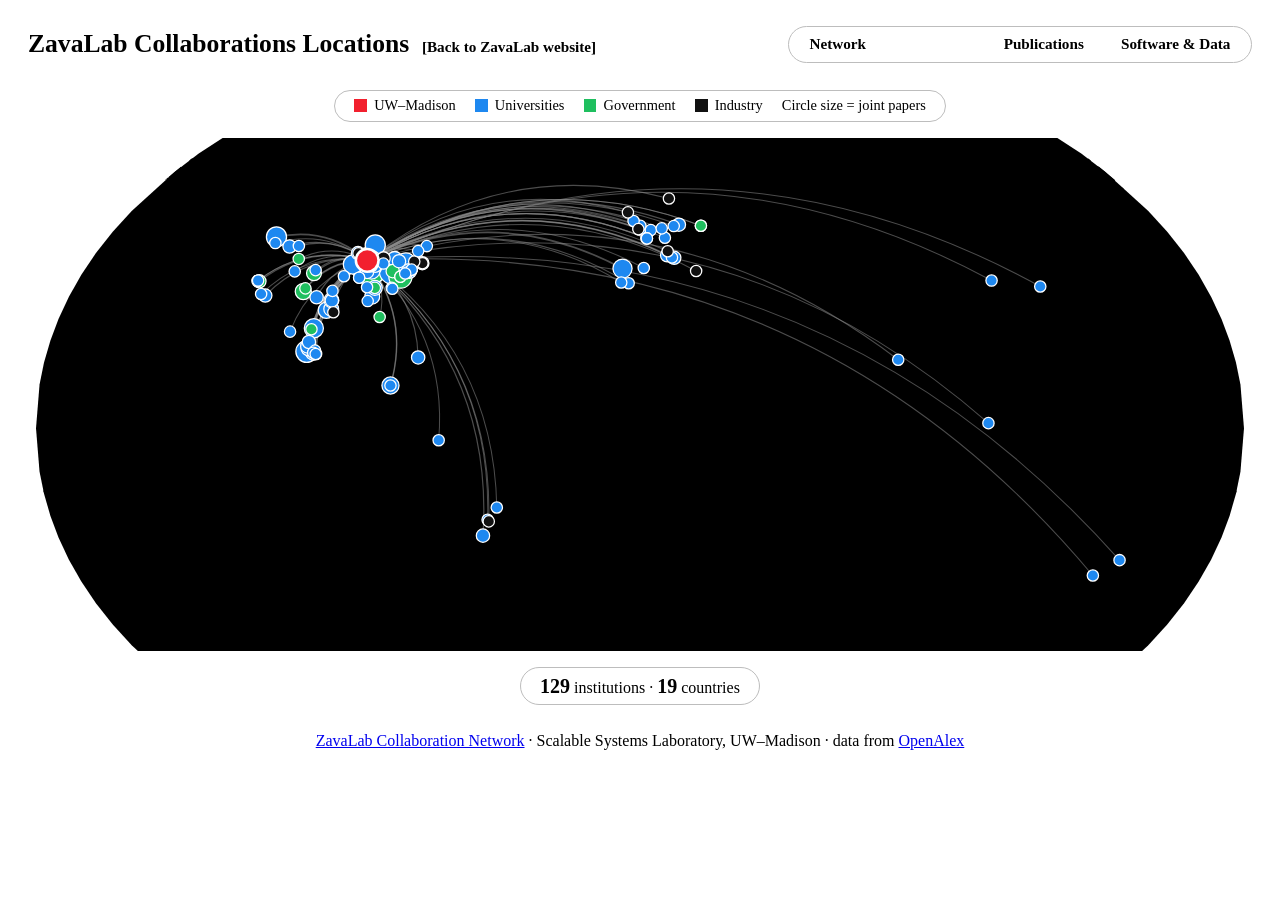
==== commit 8a93b9cc: "Add Software & Data navigator tab Co-Authored-By: Claude Opus 5.5 <noreply@anthropic.com>" ====
--- a/map/index.html
+++ b/map/index.html
@@ -2,7 +2,7 @@
 body.embed{background:#fff;padding:8px}.embed-credit[data-astro-cid-frgjnztm]{text-align:center;margin:.6rem 0 0}
 .collab[data-astro-cid-5mny7v6g]{max-width:1400px;margin:0 auto;padding:.4rem 12px 0}
 .map-wrap[data-astro-cid-qi6nhn4a]{grid-template-columns:minmax(0,1fr);align-items:start;gap:1rem;display:grid}.map-wrap[data-astro-cid-qi6nhn4a].has-panel{grid-template-columns:minmax(0,1fr) 340px}@media (width<=900px){.map-wrap[data-astro-cid-qi6nhn4a].has-panel{grid-template-columns:1fr}}.map-card[data-astro-cid-qi6nhn4a]{padding:.5rem}.map-box[data-astro-cid-qi6nhn4a]{position:relative}#world[data-astro-cid-qi6nhn4a]{width:100%;height:auto;display:block}#map-panel[data-astro-cid-qi6nhn4a]{max-height:80vh;font-size:.92rem;overflow:auto}.map-legend[data-astro-cid-qi6nhn4a],.map-totals[data-astro-cid-qi6nhn4a]{border:1px solid #bdbdbd;border-radius:1.4rem;width:fit-content;max-width:100%;padding:.4rem 1.2rem}.map-legend[data-astro-cid-qi6nhn4a]{flex-wrap:wrap;justify-content:center;gap:.3rem 1.2rem;margin:.6rem auto 1rem;font-size:.9rem;list-style:none;display:flex}.map-legend[data-astro-cid-qi6nhn4a] li[data-astro-cid-qi6nhn4a]{align-items:center;gap:.45rem;display:flex}.map-legend[data-astro-cid-qi6nhn4a] .dot[data-astro-cid-qi6nhn4a]{width:.8rem;height:.8rem}.map-totals[data-astro-cid-qi6nhn4a]{text-align:center;color:var(--muted);margin:1rem auto .6rem}.map-totals[data-astro-cid-qi6nhn4a] strong[data-astro-cid-qi6nhn4a]{color:var(--red);font-size:1.25rem}#world[data-astro-cid-qi6nhn4a] .sphere[data-astro-cid-qi6nhn4a]{fill:var(--bg-soft)}#world[data-astro-cid-qi6nhn4a] .land[data-astro-cid-qi6nhn4a]{fill:var(--border);stroke:var(--bg);stroke-width:.5px}#world[data-astro-cid-qi6nhn4a] .arcs[data-astro-cid-qi6nhn4a] path[data-astro-cid-qi6nhn4a]{fill:none;stroke:#8a8a8a;stroke-opacity:.55;transition:stroke-opacity .15s}#world[data-astro-cid-qi6nhn4a] .insts[data-astro-cid-qi6nhn4a] circle[data-astro-cid-qi6nhn4a]{stroke:#fff;stroke-width:1px;cursor:pointer;outline:none;transition:opacity .15s}#world[data-astro-cid-qi6nhn4a] .insts[data-astro-cid-qi6nhn4a] circle[data-astro-cid-qi6nhn4a].home{stroke-width:2px}#world[data-astro-cid-qi6nhn4a].focus .arcs[data-astro-cid-qi6nhn4a] path[data-astro-cid-qi6nhn4a]{stroke-opacity:.12}#world[data-astro-cid-qi6nhn4a].focus .arcs[data-astro-cid-qi6nhn4a] path[data-astro-cid-qi6nhn4a].on{stroke:var(--red);stroke-opacity:.95}#world[data-astro-cid-qi6nhn4a].focus .insts[data-astro-cid-qi6nhn4a] circle[data-astro-cid-qi6nhn4a]:not(.on):not(.home){opacity:.35}#world[data-astro-cid-qi6nhn4a] .insts[data-astro-cid-qi6nhn4a] circle[data-astro-cid-qi6nhn4a].on,#world[data-astro-cid-qi6nhn4a] .insts[data-astro-cid-qi6nhn4a] circle[data-astro-cid-qi6nhn4a]:focus-visible{stroke:var(--red);stroke-width:2px}.map-tip[data-astro-cid-qi6nhn4a]{background:var(--card);border:1px solid var(--border);box-shadow:var(--shadow);pointer-events:none;white-space:nowrap;z-index:2;border-radius:8px;padding:.35rem .6rem;font-size:.82rem;position:absolute;transform:translate(-50%,calc(-100% - 10px))}#map-panel .plist{gap:.3rem;margin:.3rem 0;padding-left:1.1rem;display:grid}#map-panel h4{margin:1rem 0 .4rem}
-</style></head><body class="embed" data-astro-cid-frgjnztm><div class="collab" data-astro-cid-5mny7v6g><header class="collab-head" data-astro-cid-nk37m64y><div class="title-row" data-astro-cid-nk37m64y><h1 data-astro-cid-nk37m64y>ZavaLab Collaborations Locations</h1><a class="home-link" href="https://zavalab.engr.wisc.edu/collaborations" target="_top" data-astro-cid-nk37m64y>[Back to ZavaLab website]</a></div><nav class="tabs" aria-label="Views" data-astro-cid-nk37m64y><a href="../" target="_self" data-astro-cid-nk37m64y>Network</a><a href="./" target="_self" aria-current="page" data-astro-cid-nk37m64y>Locations</a><a href="../publications/" target="_self" data-astro-cid-nk37m64y>Publications</a></nav></header><div class="map-wrap" data-astro-cid-qi6nhn4a><div class="card map-card" data-astro-cid-qi6nhn4a><ul class="map-legend" aria-label="Institution colors" data-astro-cid-qi6nhn4a><li data-astro-cid-qi6nhn4a><span class="dot" style="background:#f2202e" data-astro-cid-qi6nhn4a></span>UW–Madison</li><li data-astro-cid-qi6nhn4a><span class="dot" style="background:#1e88f0" data-astro-cid-qi6nhn4a></span>Universities</li><li data-astro-cid-qi6nhn4a><span class="dot" style="background:#1fbf5f" data-astro-cid-qi6nhn4a></span>Government</li><li data-astro-cid-qi6nhn4a><span class="dot" style="background:#111111" data-astro-cid-qi6nhn4a></span>Industry</li><li class="muted" data-astro-cid-qi6nhn4a>Circle size = joint papers</li></ul><div class="map-box" data-astro-cid-qi6nhn4a><svg id="world" viewBox="0 19 960 408" role="group" aria-label="Map of coauthoring institutions" data-astro-cid-qi6nhn4a><path d="M215.808,0L480,0L744.192,0L766.556,2.268L783.787,6.378L797.778,11.68L809.78,17.751L830.674,31.237L849.623,45.777L883.957,76.989L899.008,93.488L912.376,110.435L923.985,127.684L933.849,145.097L942.029,162.571L948.599,180.04L953.631,197.476L957.184,214.874L960,249.598L957.184,284.322L953.631,301.721L948.599,319.156L942.029,336.626L933.849,354.1L923.985,371.513L912.376,388.761L899.008,405.708L883.957,422.208L849.623,453.42L830.674,467.96L809.78,481.446L797.778,487.516L783.787,492.819L766.556,496.929L744.192,499.197L480,499.197L215.808,499.197L193.444,496.929L176.213,492.819L162.222,487.516L150.22,481.446L129.326,467.96L110.377,453.42L76.043,422.208L60.992,405.708L47.624,388.761L36.015,371.513L26.151,354.1L17.971,336.626L11.401,319.156L6.369,301.721L2.816,284.322L0,249.598L2.816,214.874L6.369,197.476L11.401,180.04L17.971,162.571L26.151,145.097L36.015,127.684L47.624,110.435L60.992,93.488L76.043,76.989L110.377,45.777L129.326,31.237L150.22,17.751L162.222,11.68L176.213,6.378L193.444,2.268L215.808,0Z" class="sphere" data-astro-cid-qi6nhn4a></path><path d="M948.212,303.673L948.994,303.159L949.676,304.056L948.822,305.671L947.085,306.095L945.739,305.713L945.836,304.349L947.117,303.285ZM953.872,300.733L952.011,301.493L950.175,302.143L950.114,300.99L951.583,300.356L952.459,300.183L954.232,299.219L954.232,299.219L953.872,300.733ZM5.768,299.219L5.769,299.219L5.768,299.219L6.276,299.077L6.306,300.565L6.128,300.733L6.128,300.733L5.768,299.219ZM570.405,252.531L570.855,252.87L580.483,259.152L580.647,260.943L584.435,264.024L583.145,267.827L583.264,269.577L584.946,270.705L585.005,271.505L584.234,273.37L584.364,274.311L584.154,275.784L585.028,277.718L586.034,280.766L586.976,281.44L584.805,283.229L581.871,284.432L580.279,284.379L579.303,285.305L577.458,285.389L576.749,285.776L573.591,284.908L571.589,285.159L570.98,280.954L570.111,279.516L569.607,278.659L567.011,278.084L565.532,277.159L563.851,276.636L562.8,276.119L561.707,275.335L560.344,271.442L558.83,269.718L558.329,267.926L558.609,266.322L558.163,263.481L559.267,263.335L560.248,262.217L561.299,260.609L561.966,259.961L561.945,258.959L561.374,258.259L561.229,257.042L561.999,256.656L562.161,254.839L561.111,253.1L562.053,252.729L564.971,252.766ZM457.724,164.025L457.729,164.235L457.662,164.835L457.562,169.541L449.097,169.378L448.988,177.325L446.54,177.604L445.864,179.201L446.256,183.68L436.034,183.659L435.44,184.693L435.591,183.386L435.638,183.391L441.516,183.139L441.855,182.021L442.96,180.629L443.935,176.343L447.626,172.995L448.946,169.079L449.752,168.847L450.658,166.428L452.835,166.097L453.753,166.497L454.921,166.497L455.771,165.792L457.367,165.692L457.335,164.025ZM191.296,98.344L190.978,98.339L188.119,95.396L187.2,94.109L183.719,92.879L184.036,90.252L185.506,88.435L183.359,87.178L184.503,84.81L183.161,82.686L184.132,81.185L186.349,79.783L187.562,77.954L185.042,76.117L185.156,72.843L185.314,70.797L184.268,69.517L183.689,68.357L183.682,66.895L180.754,67.812L177.365,69.393L176.897,67.535L176.374,66.299L174.889,65.519L172.815,65.438L186.675,49.784L196.207,39.962L199.341,40.588L201.298,41.849L203.176,42.088L206.003,40.994L209.221,40.182L211.916,40.5L216.006,39.359L219.902,38.71L220.283,39.786L222.34,39.179L223.914,37.961L225.041,38.237L226.327,40.566L230.576,38.802L229.096,40.778L231.948,40.35L233.377,39.588L235.686,39.737L237.823,40.831L241.75,41.791L244.182,42.235L246.305,42.066L247.974,43.401L244.071,44.71L247.326,45.279L253.099,44.965L255.188,44.504L256.183,46.092L259.407,44.75L258.165,43.628L260.156,42.728L262.719,42.608L264.544,42.346L265.72,42.973L266.727,44.405L269.158,44.195L271.938,45.387L275.408,44.965L278.352,45.028L279.232,43.387L281.355,42.928L283.916,43.82L282.249,46.326L284.941,44.213L286.535,44.285L289.197,41.641L288.111,40.032L286.488,38.982L288.646,36.132L292.31,34.278L294.619,34.687L295.838,35.816L296.598,38.718L293.972,39.993L297.378,40.522L295.667,43.2L299.671,41.145L301.045,42.831L299.242,44.786L300.155,46.578L303.435,44.66L306.273,42.386L308.126,39.517L310.855,39.72L313.605,40.103L315.564,41.397L314.947,42.697L312.633,44.101L313.284,45.517L312.3,46.812L307.218,48.68L304.103,49.093L302.421,48.286L301.029,49.634L297.72,51.907L296.434,53.095L292.95,54.933L289.826,55.114L287.482,56.271L286.325,58.057L283.646,58.402L279.739,60.643L275.616,63.778L273.527,65.989L271.591,69.268L274.577,69.743L274.165,72.408L274.086,74.579L277.489,74.011L281.024,75.255L282.724,76.351L283.684,77.714L286.132,78.512L287.964,79.729L291.623,79.896L293.956,80.181L292.504,82.7L291.972,85.645L292.293,88.94L294.639,91.752L296.793,90.788L299.212,87.751L299.869,83.111L298.899,81.575L303.092,80.216L306.484,78.179L308.564,76.171L309.189,74.249L308.731,71.819L306.993,69.676L310.925,66.714L311.145,64.171L312.481,59.827L314.286,59.186L317.601,59.94L319.687,60.207L321.796,59.481L323.364,60.418L325.303,62.031L325.496,63.111L329.265,63.324L328.225,65.675L327.503,69.244L329.342,69.686L330.29,71.36L334.089,69.782L337.382,66.661L339.327,65.357L340.079,67.869L341.637,71.491L342.906,74.924L341.394,76.732L343.85,78.36L345.351,80.019L348.719,80.767L349.898,81.698L350.07,84.17L351.734,84.557L352.341,85.665L351.588,88.975L349.605,90.087L347.662,91.125L343.545,92.18L339.934,94.628L335.846,95.113L331.04,94.482L327.545,94.462L325.071,94.669L322.446,96.813L319.045,98.141L314.414,102.121L310.832,104.906L313.002,104.41L318.005,100.449L323.706,97.943L327.301,97.649L328.954,99.116L326.148,101.136L325.98,104.389L326.134,106.675L328.837,108.19L332.904,107.748L336.167,104.343L335.765,106.541L337.037,107.64L333.576,109.63L327.801,111.438L325.094,112.672L321.838,114.874L320.059,114.646L320.637,112.063L325.48,109.548L321.611,109.645L318.841,110.016L317.755,108.298L318.934,104.169L318.139,103.295L316.39,103.806L315.84,103.014L313.345,105.296L311.928,107.655L310.672,109.038L309.518,109.506L308.704,109.661L308.244,110.413L303.816,110.413L300.161,110.433L298.909,110.995L295.695,113.188L295.328,113.426L294.195,114.62L291.976,114.615L289.594,114.631L288.358,115.112L288.558,115.712L288.492,116.65L288.354,116.961L284.72,118.48L282.068,118.963L278.734,120.605L278.118,120.605L277.44,120.121L277.304,119.68L277.455,119.363L278.323,118.288L279.998,116.603L281.278,114.796L281.652,112.14L282.062,109.378L280.049,107.953L280.538,107.414L280.316,107.039L279.662,107.039L279.349,106.562L279.483,105.844L278.909,106.157L278.298,106.064L278.552,105.762L278.101,105.465L278.157,104.671L276.663,103.704L275.125,102.697L273.252,101.529L271.456,100.439L269.013,101.289L268.227,101.32L265.632,100.535L263.561,100.927L261.657,99.996L259.446,99.518L257.879,99.335L257.366,98.826L257.66,97.178L256.86,97.193L256.353,98.344L251.488,98.344L243.442,98.344L235.455,98.344L228.407,98.344L221.35,98.344L214.42,98.344L207.254,98.344L204.944,98.344L197.972,98.344ZM300.049,59.458L302.306,58.182L305.219,58.21L304.901,58.742L301.615,60.268L300.132,60.207ZM324.085,32.047L322.763,30.718L323.417,29.818L324.448,29.654L328.717,29.919L331.24,31.294L331.008,31.987L328.969,31.915L326.9,31.859L324.554,32.2ZM307.428,60.474L308.664,59.645L309.514,59.706L309.777,60.273L308.231,61.729L307.391,61.494L307.232,60.667ZM301.049,26.645L299.28,27.595L296.637,27.412L294.818,26.77L296.711,25.673L299.964,25.021L300.953,25.874ZM305.551,20.575L304.65,20.642L301.294,20.492L301.379,19.844L305.075,19.879L306.003,20.307ZM302.772,17.716L304.225,18.503L302.961,19.333L299.791,19.809L298.782,19.27L298.8,18.414L299.565,17.475L301.847,17.567ZM310.462,28.087L307.573,27.783L303.063,26.993L303.429,25.652L304.135,24.453L303.078,23.407L299.427,23.116L297.873,22.38L299.41,21.414L303.135,21.561L304.573,22.32L308.268,22.316L309.266,23.096L308.125,23.994L309.877,24.539L310.652,25.111L313.13,25.217L315.758,25.422L319.151,24.898L323.162,24.69L326.121,24.861L327.542,25.775L327.303,26.782L325.677,27.433L322.468,27.962L320.213,27.662L314.44,28.041ZM274.683,19.111L276.914,19.469L275.581,20.162L271.43,20.832L269.463,20.079L271.736,19.344ZM276.84,17.628L278.723,18.087L276.006,18.53L272.956,18.526L273.343,18.203L275.972,17.525ZM351.116,91.431L349.38,93.302L347.146,95.912L348.932,94.906L350.34,95.543L349.247,96.585L351.123,97.406L352.386,96.676L354.496,97.598L353.236,99.797L355.004,99.284L354.934,100.877L355.233,102.748L353.628,105.408L352.531,105.521L351.093,104.952L352.182,102.478L351.617,102.095L348.245,104.717L346.849,104.609L348.864,103.193L346.764,102.457L344.179,102.636L339.605,102.544L339.47,101.651L341.218,100.591L340.405,99.777L342.865,97.969L346.557,93.211L348.454,91.521L350.742,90.498L351.781,90.628ZM304.164,52.186L305.957,53.118L307.918,53.965L307.429,55.262L309.093,55.049L310.145,55.956L307.817,56.819L304.855,56.16L304.315,54.929L301.444,56.383L297.651,57.805L297.792,56.197L294.766,56.461L297.359,55.109L298.814,52.966L300.927,50.485L302.31,50.709L302.033,51.893L303.341,51.476ZM325.365,33.183L327.82,32.179L331.42,33.457L333.453,34.67L333.095,35.785L337.081,35.205L338.29,36.836L342.579,37.856L343.808,38.898L344.544,41.335L340.241,42.555L344.229,44.276L347.213,44.857L349.107,47.3L352.28,47.476L350.852,49.352L345.891,52.489L343.801,51.33L341.654,48.743L338.822,49.079L337.866,50.618L339.366,52.191L341.679,53.44L342.238,54.163L342.499,56.865L340.958,58.845L338.572,58.099L334.17,55.9L336.166,58.266L337.7,59.935L337.654,60.902L332.291,59.795L328.397,58.192L326.413,56.856L327.508,56.081L325.005,54.675L322.56,53.357L322.218,54.144L315.905,54.578L314.591,53.642L316.989,51.646L320.944,51.6L325.414,51.252L325.193,50.289L326.57,48.952L330.532,46.348L330.545,45.176L330.214,44.267L327.75,42.991L324.107,42.097L325.763,41.432L324.51,39.812L322.819,39.663L321.734,38.78L320.22,39.548L316.386,39.883L309.415,39.302L305.642,38.539L302.647,38.149L301.572,37.245L304.415,36.071L301.606,36.063L302.717,33.479L305.766,31.226L308.475,30.206L313.932,29.54L311.418,31.154L311.918,32.725L315.05,30.696L320.636,29.675L322.339,32.264L321.028,33.921ZM297.759,28.722L301.717,28.806L304.963,29.41L300.476,31.634L297.8,32.123L294.348,34.016L292.168,33.921L292.565,31.702L293.522,30.455L295.33,29.397ZM247.99,23.892L253.085,22.112L258.566,20.591L261.379,20.626L264.296,20.284L262.142,22.084L259.849,22.906L257.976,23.023L253.417,24.043L250.012,24.413ZM177.672,83.408L180.019,83.175L177.095,86.505L177.551,88.875L176.633,88.87L176.127,87.522L176.173,86.167L175.632,85.252L176.087,83.962L176.856,83.032ZM288.038,16.513L291.292,16.819L295.393,17.635L295.736,18.715L295.542,19.676L292.769,19.418L290.461,18.673L286.44,18.592L288.903,17.915L287.259,17.372ZM188.905,99.818L187.486,100.235L184.383,98.867L184.276,97.806L182.788,96.757L182.864,95.907L180.776,95.366L180.849,93.746L181.469,93.055L183.515,93.705L184.681,94.154L186.684,94.472L186.871,95.502L187.216,96.919L188.855,98.156ZM246.38,27.945L248.632,28.458L253.418,28.596L254.626,29.313L255.746,30.362L252.733,30.993L246.341,32.759L242.298,34.537L241.303,35.647L234.967,36.884L234.937,35.759L231.625,34.412L233.485,33.337L236.603,31.494L239.881,29.852L239.492,28.333ZM275.788,24.543L277.839,24.14L279.724,24.246L279.002,25.426L276.824,26.583L270.018,26.96L264.217,28.024L261.236,28.083L261.734,27.279L266.707,26.2L257.809,26.488L255.56,26.051L260.481,23.694L262.928,23.027L267.438,23.832L269.445,25.258L272.594,25.443L272.045,23.144L274.605,22.28L276.273,22.553L275.835,23.69ZM272.373,31.358L273.73,32.375L273.011,34.843L272.226,36.649L274.605,37.926L277.326,39.148L276.276,40.292L272.813,40.504L273.38,41.508L272.003,42.47L268.628,42.057L265.667,41.348L263.202,41.508L258.716,42.399L253.266,42.79L249.454,43.04L249.335,41.8L247.15,41.087L245.121,41.379L244.345,39.315L245.911,39.043L249.377,38.6L252.11,38.714L255.088,38.263L251.72,37.66L247.277,37.865L244.489,37.813L244.256,36.867L249.75,35.837L246.66,35.876L243.795,35.201L247.151,33.294L249.417,32.29L256.014,30.764L257.573,31.247L255.558,32.426L260.571,31.664L262.202,32.935L265.503,31.647L266.596,32.473L266.164,34.964L268.007,33.912L268.752,31.324L270.768,30.959ZM283.511,32.29L282.642,30.65L285.895,29.444L287.792,29.966L291.495,29.65L291.443,30.375L288.719,31.574L290.867,32.657L288.849,34.942L284.889,35.933L283.134,35.716L282.487,34.743L279.095,32.785L279.762,31.979ZM273.312,30.05L275.992,29.949L277.015,30.498L273.958,32.153L272.355,30.4ZM295.221,22.456L295.714,23.556L294.745,24.788L292.397,26.596L289.043,26.844L287.312,26.455L288.539,25.037L285.267,25.226L286.773,23.366L288.737,23.439L292.287,22.629L294.804,22.766ZM308.212,13.683L310.155,13.039L312.147,12.89L311.901,12.414L316.144,12.309L317.215,13.425L319.76,13.882L322.296,14.288L322.37,15.723L323.914,16.434L320.83,17.099L315.966,18.804L312.561,18.967L309.006,18.673L307.87,17.75L308.665,16.932L310.673,16.34L307.333,16.355L306.064,15.623L305.944,14.634ZM319.089,11.007L322.144,10.628L324.263,10.564L328.07,10.243L331.492,9.517L333.527,9.615L334.781,10.163L337.304,9.118L339.95,8.813L343.288,8.607L348.643,8.531L349.336,8.73L354.662,8.414L358.259,8.534L361.873,8.651L366.334,8.801L369.823,9.041L372.529,9.563L372.014,10.08L367.022,10.942L362.428,11.348L360.45,11.807L364.307,11.796L359.112,13.054L355.734,13.651L351.29,15.415L347.278,15.779L345.778,16.228L340.087,16.468L342.38,16.747L340.814,17.144L341.493,18.26L339.173,19.041L335.844,19.691L334.302,20.603L331.198,21.299L331.078,21.832L334.341,21.741L333.982,22.316L327.967,23.746L323.51,23.088L317.708,23.455L315.117,23.168L311.657,23.043L312.322,21.904L316.202,21.374L316.648,19.691L317.913,19.531L322.062,20.532L320.725,19.049L318.106,18.611L320.346,17.731L324.048,17.194L325.24,16.415L323.452,15.552L323.734,14.433L328.558,14.528L329.769,14.763L333.288,13.976L329.487,13.73L323.089,13.867L320.66,13.146L320.071,12.302L318.676,11.7ZM325.468,45.926L323.733,46.709L321.348,46.844L321.52,45.544L323.174,44.061L325.241,43.695L326.456,44.423L325.893,45.557ZM285.85,40.539L286.401,41.539L284.52,42.457L282.33,41.663L280.483,41.951L278.539,40.773L280.887,39.966L283.085,38.841L284.7,39.579L285.579,40.046ZM329.137,95.73L330.019,95.482L332.873,96.231L334.911,97.482L334.825,98.029L333.667,98.085L330.896,97.142ZM327.882,104.256L328.312,105.731L329.937,106.136L332.165,106.054L330.663,107.296L329.735,107.491L327.042,106.208L326.726,105.193ZM191.296,98.344L197.972,98.344L204.944,98.344L207.254,98.344L214.42,98.344L221.35,98.344L228.407,98.344L235.455,98.344L243.442,98.344L251.488,98.344L256.353,98.344L256.86,97.193L257.66,97.178L257.366,98.826L257.879,99.335L259.446,99.518L261.657,99.996L263.561,100.927L265.632,100.535L268.227,101.32L269.013,101.289L271.456,100.439L273.252,101.529L275.125,102.697L276.663,103.704L278.157,104.671L278.101,105.465L278.552,105.762L278.298,106.064L278.909,106.157L279.483,105.844L279.349,106.562L279.662,107.039L280.316,107.039L280.538,107.414L280.049,107.953L282.062,109.378L281.652,112.14L281.278,114.796L279.998,116.603L278.323,118.288L277.455,119.363L277.304,119.68L277.44,120.121L278.118,120.605L278.734,120.605L282.068,118.963L284.72,118.48L288.354,116.961L288.492,116.65L288.558,115.712L288.358,115.112L289.594,114.631L291.976,114.615L294.195,114.62L295.328,113.426L295.695,113.188L298.909,110.995L300.161,110.433L303.816,110.413L308.244,110.413L308.704,109.661L309.518,109.506L310.672,109.038L311.928,107.655L313.345,105.296L315.84,103.014L316.39,103.806L318.139,103.295L318.934,104.169L317.755,108.298L318.841,110.016L318.985,111.016L316.02,112.491L313.251,113.545L310.455,114.449L308.679,116.266L308.082,116.955L307.621,118.579L308,120.204L308.99,120.282L309.028,119.16L309.578,119.841L309.158,120.719L307.376,121.218L306.221,121.161L304.277,121.697L303.172,121.847L301.706,121.998L299.434,122.888L303.183,122.31L303.754,122.893L300.081,123.815L298.517,123.82L298.687,123.445L297.719,124.3L298.407,124.44L297.301,126.652L294.89,129.027L294.915,128.233L294.413,128.077L293.805,127.304L293.883,128.965L294.358,129.513L294.109,130.679L293.015,131.882L291.003,134.353L290.809,134.227L292.098,132.123L291.126,130.946L291.491,128.38L290.675,129.712L290.701,131.673L289.191,131.186L290.644,132.185L290.025,135.128L290.682,135.343L290.685,136.412L290.31,139.511L288.193,141.814L285.379,142.733L283.318,144.55L282.012,144.75L280.475,145.89L279.887,146.935L276.663,148.948L274.907,150.425L273.309,152.271L272.446,154.474L272.457,156.636L272.77,159.292L273.487,161.49L273.241,162.837L273.803,166.439L273.352,168.532L273.032,169.741L272.069,171.639L271.23,172.033L270.017,171.655L269.84,170.293L268.987,169.578L268.09,166.907L267.335,164.53L267.178,163.315L268.106,161.248L267.736,159.539L266.273,156.941L265.381,156.467L262.499,157.877L262.082,157.719L261.151,156.273L259.722,155.5L256.752,155.894L254.562,155.547L252.567,155.762L251.411,156.246L251.684,157.072L251.358,158.334L251.766,158.95L251.19,159.355L250.341,158.897L249.254,159.486L247.414,159.392L245.876,157.751L243.562,158.134L241.87,157.414L240.227,157.635L237.905,158.361L235.041,160.664L232.187,162.006L230.447,163.489L229.552,164.888L229.057,167.028L228.869,168.521L229.131,169.578L228.107,169.673L226.419,168.989L224.61,168.022L224.205,166.565L224.128,164.388L223.02,162.616L222.566,160.796L221.803,158.671L220.311,157.43L218.208,157.488L215.978,159.944L214.093,159.013L213.007,158.077L212.819,156.367L212.409,154.742L211.27,153.375L210.242,152.397L209.622,151.293L205.226,151.293L204.857,152.576L202.834,152.576L197.777,152.597L192.637,150.41L189.283,148.901L189.713,148.291L186.39,148.628L183.432,148.869L183.529,147.282L182.487,145.496L181.433,145.123L181.464,144.235L180.103,144.078L179.487,143.243L177.259,142.933L176.794,142.434L177.107,140.733L175.827,137.617L175.422,133.316L175.798,132.599L175.111,131.579L174.263,128.991L174.995,126.474L174.418,124.79L176.089,122.243L177.203,119.607L177.522,117.256L179.856,114.372L181.51,111.603L183.186,108.843L184.868,104.778L185.504,102.192L185.588,100.795L186.193,100.21L189.051,101.228L188.79,104.077L189.8,103.28L190.74,100.81ZM73.411,187.548L73.805,187.816L74.124,188.23L74.524,189.316L74.416,189.489L73.236,190.15L72.279,190.633L71.767,191.152L71.222,190.712L71.508,189.846L71.355,188.713L71.573,188.372L72.154,187.863L72.13,187.254L72.355,186.966L72.538,187.023ZM72.409,185.423L72.094,185.795L71.151,186.021L70.882,185.365L70.648,185.113L70.671,184.919L70.996,184.656L71.848,184.95ZM70.757,184.147L70.583,184.478L69.207,184.389L69.507,184.011ZM67.914,182.467L68.074,182.667L68.54,183.696L68.35,183.874L68.183,183.832L67.302,183.722L67.167,183.024L67.099,182.898ZM64.864,180.923L64.702,181.648L64.305,181.952L63.594,181.391L63.79,181.165L64.282,180.86ZM117.539,65.219L119.012,65.476L118.172,66.551L116.399,66.99L115.479,66.466L114.915,65.699ZM140.3,72.055L141.61,72.249L141.789,73.134L138.709,74.497L135.557,75.591L135.042,74.851L135.849,73.507L138.742,72.49ZM196.207,39.962L186.675,49.784L172.815,65.438L174.889,65.519L176.374,66.299L176.897,67.535L177.365,69.393L180.754,67.812L183.682,66.895L183.689,68.357L184.268,69.517L185.314,70.797L185.156,72.843L185.042,76.117L187.562,77.954L186.349,79.783L184.132,81.185L183.641,80.088L182.293,79.164L183.454,76.644L182.269,74.317L183.092,71.616L181.103,71.433L177.645,71.36L175.69,70.541L173.498,67.601L171.84,67.067L168.854,66.061L165.623,66.304L162.448,65.01L160.912,63.816L157.974,64.408L156.713,66.361L155.344,66.542L152.303,67.129L149.538,68.08L146.574,68.683L147.737,67.019L151.193,64.261L154.276,63.399L154.319,62.7L150.142,64.256L146.961,66.127L142.01,68.132L142.395,69.508L138.523,71.548L135.091,72.747L132.107,73.618L130.455,74.885L125.68,76.371L123.812,77.729L120.125,78.963L118.764,78.742L115.967,79.552L112.827,80.54L110.114,81.511L105.504,82.345L105.571,81.856L109.223,80.496L112.202,79.601L115.981,78.013L119.055,77.69L121.193,76.502L125.794,74.783L126.799,74.205L129.329,73.197L131.635,71.033L134.264,69.354L130.948,70.214L130.678,69.724L128.548,70.758L128.427,69.316L126.898,70.334L127.372,68.923L124.12,70.056L122.77,70.056L124.156,68.367L125.525,67.334L125.073,66.328L121.716,66.866L121.146,65.547L120.318,64.872L121.876,63.29L121.403,62.101L123.861,60.502L127.185,58.957L129.4,57.544L131.331,57.344L132.347,57.782L135.42,56.457L136.715,56.694L139.202,55.845L140.087,54.596L139.416,54.107L142.061,53.058L140.741,53.09L137.891,53.679L136.614,54.283L135.586,53.679L132.286,53.988L129.899,53.334L130.197,52.241L129.276,50.672L133.446,49.547L139.525,48.236L141.225,48.236L139.473,49.579L143.972,49.475L144.091,47.815L142.668,46.799L142.697,45.467L142.008,44.338L140.168,43.503L142.899,42.128L146.596,42.044L150.526,40.849L152.473,39.583L155.964,38.351L158.263,38.053L163.372,36.91L165.006,37.084L169.643,35.716L172.032,36.254L172.161,37.411L173.602,36.914L176.794,37.067L176.021,37.66L178.593,38.101L180.91,37.843L184.248,38.657L187.842,38.903L189.035,39.241L192.144,38.819L194.39,39.597ZM116.023,55.798L116.759,56.322L118.387,56.039L119.327,56.763L121.049,57.13L120.557,57.428L118.32,58.01L117.336,57.414L117.058,56.916L115.012,57.074L114.768,56.833ZM685.065,97.7L684.053,99.696L682.211,99.981L683.238,102.999L682.416,104.364L677.347,103.372L677.526,108.796L676.519,109.47L672.166,110.686L676.02,115.987L674.607,116.784L675.331,118.532L673.697,118.081L672.141,116.981L668.445,116.66L664.394,116.577L663.618,116.914L659.791,115.629L658.592,116.261L658.723,118.07L654.433,117.012L652.952,117.448L652.769,118.792L651.524,119.358L648.85,121.499L648.33,123.695L647.416,123.716L646.389,122.258L643.255,122.16L642.138,119.643L640.948,119.623L640.366,116.546L636.897,114.315L632.813,114.553L630.082,114.998L627.111,112.243L624.865,111.093L620.613,108.915L620.102,108.652L614.348,110.449L616.87,121.728L615.651,121.879L613.449,119.472L611.625,118.61L608.991,119.249L608.112,120.272L607.835,119.524L608.179,118.247L607.503,117.178L604.482,116.132L602.848,113.39L601.355,112.615L601.078,111.624L603.477,111.913L603.111,109.687L605.044,109.192L607.239,109.645L607.019,106.685L606.169,104.814L603.82,104.958L601.637,104.22L599.176,105.552L597.087,106.187L595.767,105.695L595.692,104.139L593.758,102.121L592.012,102.207L589.59,100.164L590.467,97.887L589.653,97.279L590.805,93.998L593.587,95.725L593.386,93.549L597.403,90.317L600.998,90.242L606.631,92.295L609.7,93.499L611.834,92.245L615.495,92.185L618.906,93.725L619.327,92.844L622.636,92.97L622.8,91.562L618.453,89.526L620.241,88.086L619.568,87.283L621.533,86.52L619.261,84.508L619.99,83.507L628.172,82.493L629.039,81.772L634.334,80.698L635.932,79.493L640.222,80.117L642.06,83.135L644.171,82.424L647.464,83.422L647.874,85.019L650.01,84.855L654.644,82.093L654.173,83.007L657.983,85.272L666.035,92.773L666.674,91.22L670.539,92.929L673.577,92.17L675.077,92.703L676.875,94.421L678.734,95.002L680.238,96.271L683.094,95.871ZM616.87,121.728L614.348,110.449L620.102,108.652L620.613,108.915L624.865,111.093L627.111,112.243L630.082,114.998L632.813,114.553L636.897,114.315L640.366,116.546L640.948,119.623L642.138,119.643L643.255,122.16L646.389,122.258L647.416,123.716L648.33,123.695L648.85,121.499L651.524,119.358L652.769,118.792L653.577,119.093L652.042,121.078L654.146,122.238L655.69,121.473L659.014,123.091L656.447,125.306L654.496,125.003L653.507,125.082L652.94,124.227L653.091,122.8L649.997,123.513L649.696,125.493L648.933,127.194L646.841,127.048L646.517,128.411L648.5,129.142L649.56,131.443L648.859,134.573L646.837,133.923L645.454,133.902L645.106,132.008L641.524,130.684L638.604,129.174L636.679,127.722L633.403,125.593L631.491,122.42L630.545,121.858L627.926,121.998L626.854,121.369L626.048,118.921L622.411,117.303L620.752,119.082L618.898,120.142L619.617,121.686ZM855.885,257.622L860.439,259.747L865.289,261.512L867.055,263.089L868.449,264.64L868.751,266.463L873.05,268.37L873.579,270.005L871.1,270.339L871.524,272.393L873.713,274.42L875.101,277.697L876.633,277.593L876.375,278.962L878.37,279.485L877.499,280.065L880.16,281.367L879.76,282.261L877.975,282.476L877.418,281.676L875.187,281.331L872.559,280.865L870.723,278.894L869.397,277.195L868.289,274.493L864.947,273.14L862.618,274.023L860.896,275.042L861.005,277.321L858.809,278.382L857.382,277.865L854.641,277.734L855.453,267.675ZM886.787,260.891L887.758,261.878L887.992,263.481L887.111,264.301L886.711,262.484L886.146,261.288L884.981,260.28L883.517,258.964L881.629,258.055L882.392,257.308L883.804,258.175L884.682,258.854L885.777,259.596ZM882.832,267.618L881.321,268.37L879.906,269.091L878.488,269.086L876.369,268.192L874.915,267.33L875.199,266.375L877.557,266.824L879.03,266.583L879.526,265.105L879.914,265.027L880.069,266.667L881.599,266.432L882.415,265.377L883.967,264.275L883.777,262.457L885.373,262.4L885.884,262.907L885.74,264.614L884.73,266.5L883.313,266.751ZM892.15,266.072L892.908,266.772L894.059,268.73L895.231,269.775L894.785,270.642L894.012,270.951L892.961,269.765L891.943,267.806L891.538,265.455L891.921,265.158ZM855.885,257.622L855.453,267.675L854.641,277.734L852.527,275.199L849.885,274.582L849.144,275.46L845.767,275.554L847.118,273.041L848.865,272.184L848.427,268.83L847.309,266.239L842.292,263.627L840.109,263.366L836.231,260.515L835.384,262.013L834.346,262.285L833.788,261.157L833.829,259.815L831.844,258.301L834.744,257.188L836.643,257.246L836.443,256.431L832.537,256.426L831.518,254.588L829.146,254.019L828.042,252.489L831.639,251.742L833.008,250.74L837.282,252.004L837.692,253.152L838.336,258.139L841.029,259.987L843.356,256.713L846.459,254.854L848.83,254.849L851.092,255.925L853.041,257.032ZM812.033,277.039L812.246,277.65L812.207,278.586L810.252,280.891L807.909,281.571L807.631,281.2L807.975,280.149L809.292,278.267ZM837.11,270.872L837.014,268.548L837.554,267.44L838.173,266.395L838.723,267.299L838.628,268.772ZM794.102,236.835L792.682,239.618L794.716,242.543L794.283,243.963L797.314,246.814L794.159,247.179L793.275,249.283L793.381,252.077L790.795,254.186L790.671,257.261L789.502,261.977L789.148,260.88L786.067,262.269L785.077,260.384L783.183,260.207L781.879,259.22L778.679,260.327L777.753,258.838L776.002,259.006L773.814,258.65L773.484,254.51L772.17,253.653L770.904,251.017L770.54,248.317L770.825,245.456L772.379,243.409L772.86,245.472L774.7,247.216L776.414,246.584L778.115,246.808L779.654,245.247L780.927,244.976L783.462,245.842L785.624,245.185L786.913,240.892L787.91,239.822L788.71,236.313L791.769,236.313ZM824.869,258.243L827.768,259.141L828.652,261.502L826.455,260.227L824.238,259.972L822.724,260.175L820.886,260.066L821.564,258.368ZM818.107,261.293L816.286,260.729L815.813,259.402L818.514,259.251L819.142,260.269ZM821.079,242.892L821.304,244.574L822.883,244.845L823.149,246.104L823.025,248.803L821.651,248.5L821.249,250.375L822.335,252.004L821.583,252.374L820.519,250.421L819.717,246.479L820.219,244.015ZM807.798,246.897L810.859,246.767L813.471,244.527L813.942,245.216L811.829,248.281L809.825,248.871L807.26,248.27L802.815,248.422L800.484,248.866L800.106,251.199L802.462,253.946L803.918,252.547L808.898,251.497L808.675,252.917L807.518,252.468L806.335,254.28L803.963,255.476L806.389,259.429L805.875,260.489L808.12,264.05L808.001,266.077L806.533,266.98L805.546,265.899L806.952,263.371L804.279,264.567L803.656,263.711L804.052,262.52L802.202,260.713L802.494,257.705L800.684,258.64L800.793,262.238L800.693,266.657L798.982,267.101L797.889,266.197L798.78,263.356L798.481,260.379L797.359,260.358L796.597,258.243L797.748,256.222L798.173,253.774L799.534,249.121L800.086,247.853L802.341,245.561L804.434,246.469ZM799.219,281.257L795.908,279.093L798.439,278.487L799.748,279.428L800.586,280.369L800.342,281.2ZM802.485,275.941L804.274,275.706L806.749,274.577L806.215,276.291L802.151,277.169L798.644,276.788L798.738,275.659L800.895,275.016ZM794.338,275.403L796.004,275.152L796.558,276.464L793.435,277.086L791.554,277.499L790.131,277.472L791.186,275.695L792.652,275.669L793.445,274.577ZM768.742,269.415L769.044,270.512L774.131,270.82L774.791,269.545L779.635,271.029L780.471,273.03L784.424,273.595L787.551,275.429L784.426,276.605L781.595,275.361L779.187,275.445L776.448,275.215L774,274.661L771,273.485L769.068,273.177L767.932,273.563L763.169,272.294L762.79,270.966L760.361,270.737L762.35,267.79L765.571,267.973L767.653,269.18ZM758.306,252.943L758.732,255.095L759.633,256.818L761.585,257.089L762.836,259.042L762.044,262.88L761.734,267.654L758.778,267.717L756.653,265.137L753.334,262.619L752.253,260.75L750.303,258.238L749.024,255.925L747.036,251.607L744.698,249.033L743.908,246.38L742.892,243.973L740.46,242.031L739.009,239.389L736.956,237.665L734.059,234.26L733.767,232.693L735.478,232.819L739.626,233.414L742.097,236.428L744.224,238.522L745.727,239.806L748.321,243.122L751.038,243.169L753.304,245.284L754.871,247.868L756.9,249.278L755.828,251.795L757.347,252.865ZM322.216,411.666L323.559,413.031L325.462,415.231L329.028,416.987L332.456,417.712L331.937,419.17L329.839,419.312L328.33,418.289L326.932,418.21L324.508,418.205ZM333.002,343.126L332.729,345.613L332.543,348.805L333.065,351.895L332.624,352.589L332.767,354.596L332.87,356.213L336.518,358.869L336.55,361.009L338.345,362.357L338.491,363.871L336.838,367.834L333.489,369.492L328.662,370.134L325.884,369.826L326.798,371.665L326.793,373.971L327.586,375.524L326.356,376.607L323.951,377.034L321.336,375.909L320.572,376.716L321.644,379.768L323.515,380.692L324.617,379.726L325.716,381.32L323.716,382.269L322.243,384.169L322.677,387.244L322.535,388.873L320.273,388.883L318.816,390.438L318.765,392.713L321.738,394.932L324.185,395.54L324.145,398.25L321.863,399.945L321.422,403.453L319.662,404.636L319.166,406.027L320.93,409.112L323.04,410.823L322.019,410.673L319.729,410.208L314.011,409.813L312.449,408.089L311.731,405.861L310.247,406.052L309.053,404.974L307.777,401.808L309.141,400.489L309.269,398.581L308.503,397.057L308.963,394.481L308.624,390.469L307.842,388.683L308.731,388.105L308.143,386.955L306.85,386.346L307.288,385.064L305.867,383.905L304.329,380.37L305.144,379.747L303.747,376.003L303.521,372.849L303.511,370.098L304.72,368.974L303.265,365.961L302.608,363.117L304.049,361.093L303.431,358.502L304.242,355.478L303.679,352.62L302.913,352.053L300.719,346.691L301.706,343.499L300.931,340.491L301.378,337.666L302.589,334.747L304.106,332.817L303.151,331.597L303.54,330.598L302.716,325.42L305.327,323.891L305.807,320.665L305.391,319.888L307.215,317.083L310.72,317.839L312.514,320.082L313.242,317.587L316.222,317.713L316.72,318.38L322.094,323.444L324.27,323.912L327.708,326.209L330.518,327.423L331.057,328.795L329.121,333.517L331.825,334.358L334.775,334.837L336.748,334.337L338.789,331.955L338.883,329.215L340.098,328.616L341.596,330.409L341.833,332.891L339.874,334.605L338.313,335.873L335.81,338.886ZM322.216,411.666L324.508,418.205L326.932,418.21L328.33,418.289L327.997,419.464L326.388,420.363L325.242,420.269L323.824,420.034L321.86,419.165L319.334,418.742L315.867,417.115L312.96,415.548L308.574,412.26L310.695,412.877L314.634,414.839L318.049,415.89L318.736,414.547L318.762,412.534L320.457,411.317ZM297.1,303.904L298.598,306.011L299.181,308.245L300.699,309.557L300.203,312.558L302.021,316.038L303.571,320.313L305.391,319.888L305.807,320.665L305.327,323.891L302.716,325.42L303.54,330.598L303.151,331.597L304.106,332.817L302.589,334.747L301.378,337.666L300.931,340.491L301.706,343.499L300.719,346.691L302.913,352.053L303.679,352.62L304.242,355.478L303.431,358.502L304.049,361.093L302.608,363.117L303.265,365.961L304.72,368.974L303.511,370.098L303.521,372.849L303.747,376.003L305.144,379.747L304.329,380.37L305.867,383.905L307.288,385.064L306.85,386.346L308.143,386.955L308.731,388.105L307.842,388.683L308.624,390.469L308.963,394.481L308.503,397.057L309.269,398.581L309.141,400.489L307.777,401.808L309.053,404.974L310.247,406.052L311.731,405.861L312.449,408.089L314.011,409.813L319.729,410.208L322.019,410.673L319.964,410.653L319.103,411.377L317.407,412.439L318.021,415.181L317.077,415.251L314.154,414.299L310.777,412.25L307.29,410.563L305.88,408.691L305.912,406.953L304.035,404.974L301.964,399.874L302.009,396.981L303.758,394.645L299.862,393.764L301.295,391.086L300.583,386.026L303.579,387.1L303.052,380.765L301.199,379.95L301.507,383.776L299.858,383.346L299.393,378.963L298.717,373.262L299.308,371.153L297.851,368.143L296.818,364.657L297.843,364.558L298.235,359.556L298.911,354.596L299.052,349.966L297.578,345.313L297.871,342.752L296.882,338.913L297.753,335.121L297.276,329.11L297.182,322.661L297.098,315.723L296.313,310.648L295.291,306.284L296.56,305.492ZM558.163,263.481L558.609,266.322L558.329,267.926L558.83,269.718L560.344,271.442L561.707,275.335L560.67,275.021L557.09,275.539L556.365,275.91L555.57,277.88L556.133,279.245L555.58,282.899L555.175,286.001L555.875,286.55L557.691,287.753L558.432,287.194L558.55,290.527L556.532,290.501L555.497,288.8L554.553,287.481L552.534,287.052L551.985,285.431L550.338,286.409L548.232,285.975L547.378,284.573L545.705,284.285L544.453,284.364L544.331,283.401L543.416,283.323L542.207,283.14L540.556,283.605L539.402,283.527L538.747,283.809L538.959,280.133L538.09,278.988L537.92,277.091L538.34,275.23L537.821,274.039L537.799,272.095L534.571,272.121L534.814,271.008L533.454,271.019L533.304,271.557L531.656,271.677L530.974,273.474L530.563,274.248L529.094,273.814L528.218,274.248L526.454,274.493L525.456,272.879L524.854,271.881L524.104,270.031L523.472,267.733L515.612,267.691L514.671,268.062L513.904,268.004L512.8,268.417L512.432,267.461L513.114,267.137L513.208,265.79L513.643,264.996L514.615,264.348L515.313,264.661L516.23,263.481L517.688,263.512L517.847,264.385L518.841,264.933L520.424,263.001L521.976,261.491L522.662,260.504L522.576,257.966L523.746,254.969L524.969,253.382L526.727,251.894L527.035,250.907L527.103,249.779L527.535,248.709L527.399,246.96L527.72,244.224L528.242,242.302L529.033,240.652L529.177,238.788L529.405,236.636L530.43,235.07L531.852,234.077L534.056,235.122L535.762,236.26L537.711,236.569L539.701,237.169L540.483,235.305L540.845,235.064L542.066,235.378L545.015,233.837L546.076,234.49L546.938,234.396L547.324,233.649L548.318,233.383L550.326,233.706L552.033,233.78L552.902,233.451L554.55,235.999L555.743,236.37L556.457,235.853L557.687,236.057L559.166,235.404L559.813,236.72L562.173,238.772L562.046,242.381L563.113,242.798L562.265,243.895L561.241,244.715L560.229,246.323L559.665,247.753L559.522,250.234L558.897,251.408L558.873,253.737L558.102,254.599L557.998,256.431L557.632,256.671L557.372,258.358L558.034,259.758ZM590.881,254.792L589.308,252.244L589.244,241.007L591.536,237.509L592.252,236.537L593.959,236.48L596.293,234.302L599.762,234.166L607.059,224.903L608.831,222.327L609.959,220.429L609.898,218.819L609.769,215.703L609.723,214.427L609.74,214.38L610.586,214.317L611.786,213.857L613.174,213.548L614.382,212.491L615.383,212.481L615.482,213.333L615.328,215.133L615.41,216.754L614.895,217.873L614.281,221.214L613.119,224.658L611.589,228.603L609.416,233.127L607.207,236.579L604.126,240.788L601.48,243.289L597.514,246.349L595.033,248.698L592.11,252.432L591.49,254.061ZM584.435,264.024L580.647,260.943L580.483,259.152L570.855,252.87L570.405,252.531L570.38,249.257L571.147,248.009L572.457,245.968L573.417,243.717L572.212,240.177L571.891,238.631L570.602,236.485L572.219,234.647L573.992,232.61L575.39,233.127L575.415,234.861L576.34,235.874L578.191,235.874L581.599,238.496L582.434,238.527L583.057,238.443L583.656,238.798L585.434,239.044L586.205,237.754L588.625,236.464L589.714,237.509L591.536,237.509L589.244,241.007L589.308,252.244L590.881,254.792L589.002,256.024L588.339,257.308L587.339,257.538L586.935,259.711L586.067,260.953L585.523,263.006ZM545.311,224.203L543.26,222.855L542.327,221.966L542.138,221.004L542.546,219.719L542.512,218.459L540.947,216.529L540.624,215.206L540.637,214.458L539.645,213.548L539.577,211.754L538.998,210.561L538.068,210.739L538.309,209.603L538.965,208.316L538.629,207.033L539.48,206.086L538.91,205.363L539.553,203.452L540.695,201.174L542.979,201.389L542.428,189.096L542.406,187.795L545.42,187.784L545.155,181.59L555.635,181.59L565.74,181.59L576.079,181.59L577.122,184.635L576.584,185.197L577.157,188.388L578.335,192.091L579.379,192.851L580.881,194L579.644,195.766L577.739,196.275L576.955,197.223L576.801,199.283L575.871,203.829L576.209,205.065L575.89,207.724L574.939,210.77L573.391,212.303L572.334,214.662L572.106,215.922L570.871,216.791L570.177,220.022L570.285,222.797L570.196,220.393L569.822,220.33L569.829,218.793L569.485,217.732L568.085,216.513L567.694,214.285L567.947,212.005L566.71,211.79L566.551,212.481L564.963,212.638L565.63,213.543L565.904,215.399L564.5,217.094L563.239,219.321L561.871,219.64L559.6,217.836L558.613,218.474L558.357,219.373L557.003,219.959L556.931,220.597L554.283,220.597L553.906,219.959L551.992,219.854L551.047,220.382L550.306,220.116L548.902,218.317L548.425,217.465L546.523,217.889L545.826,219.321L545.189,222.081L544.29,222.661L543.482,223.001ZM542.428,189.096L542.979,201.389L540.695,201.174L539.553,203.452L538.91,205.363L539.48,206.086L538.629,207.033L538.965,208.316L538.309,209.603L538.068,210.739L538.998,210.561L539.577,211.754L539.645,213.548L540.637,214.458L540.624,215.206L538.955,215.734L537.632,216.984L535.769,220.356L533.295,221.783L530.72,221.595L529.978,221.877L530.26,222.965L528.886,224.046L527.771,225.248L524.433,226.429L523.765,225.729L523.324,225.672L522.834,226.466L520.644,226.696L521.048,225.86L520.194,223.733L519.808,222.452L518.645,221.93L517.058,220.126L517.615,218.668L518.832,218.981L519.575,218.762L521.056,218.793L519.578,215.985L519.646,213.93L519.445,211.879L518.358,209.901L518.602,208.441L516.907,208.373L516.876,206.384L515.764,205.238L516.836,201.163L520.138,198.245L520.193,194.215L521.053,187.926L521.584,186.593L520.464,185.528L520.4,184.541L519.402,183.738L518.633,178.912L521.204,177.215L531.784,183.16ZM292.245,188.681L292.28,190.365L291.95,191.561L291.251,192.08L291.822,193.009L291.685,193.853L289.992,193.329L288.731,193.543L287.158,193.318L285.866,193.895L284.564,192.93L284.902,191.934L287.272,192.364L289.229,192.61L290.248,191.923L289.199,190.58L289.353,189.395L287.759,188.912L288.445,188.057L290.03,188.194ZM291.685,193.853L291.822,193.009L291.251,192.08L291.95,191.561L292.28,190.365L292.245,188.681L292.626,188.152L294.669,188.167L296.134,188.965L296.831,188.886L297.181,189.982L298.621,189.925L298.437,190.848L299.595,190.958L300.76,192.096L299.658,193.355L298.48,192.684L297.266,192.815L296.412,192.668L295.881,193.229L294.859,193.423L294.532,192.668L293.616,193.114L292.346,195.237L291.725,194.744ZM646.82,12.791L650.127,12.323L654.786,13.375L661.205,15.46L662.807,17.456L659.087,17.735L653.375,17.087L649.527,16.235L646.592,14.667L643.708,14.241ZM667.175,16.558L673.139,17.834L673.542,18.758L663.996,19.645L664.421,16.664L665.663,16.415ZM742.117,23.844L747.234,23.949L755.635,25.226L756.301,27.035L749.172,26.968L746.649,27.545L741.063,25.956L740.161,24.295ZM762.244,25.751L767.82,26.389L766.801,27.358L763.471,27.138L758.755,26.175L758.246,25.385ZM751.814,30.624L752.564,29.637L754.734,29.41L758.552,30.362L759.524,31.018L756.592,31.035L752.3,30.756ZM560.253,13.709L563.539,13.325L566.235,13.296L566.92,13.871L567.66,13.36L569.143,13.014L572.06,13.475L571.56,13.799L569.313,14.081L567.788,14.244L567.726,14.598L565.813,14.957L563.599,14.444L564.269,13.773ZM531.688,82.567L527.51,82.611L524.677,82.28L525.059,80.998L528.078,80.058L530.505,80.565L531.563,81.028L531.413,81.826ZM583.593,29.675L587.258,27.508L586.234,26.398L589.885,25.115L595.346,23.568L601.377,23.124L604.08,22.24L607.545,21.936L609.414,22.87L608.59,23.613L602.567,24.804L597.375,25.961L592.567,28.291L590.791,30.718L588.777,33.136L590.055,35.249L594.727,37.35L593.644,37.577L586.996,37.241L586.019,36.102L582.163,35.417L581.348,34.037L583.147,33.496L582.525,32.115L585.502,29.983ZM806.301,84.394L809.133,87.223L811.122,90.127L814.138,93.126L820.024,98.415L815.903,97.426L817.228,101.769L821.456,104.86L822.671,106.977L819.758,105.152L819.601,107.496L817.641,104.952L816.103,102.013L813.783,98.766L812.862,96.504L810.319,92.517L806.965,89.601L804.328,85.57L805.471,84.225L803.576,82.868L804.281,82.458ZM115.188,41.915L115.188,41.915L117.673,43.923L119.861,46.56L117.726,48.218L118.342,48.884L120.141,46.943L125.276,47.34L126.469,49.848L123.08,51.019L119.343,51.298L116.315,53.951L114.848,54.513L112.959,54.435L112.416,53.486L110.521,52.695L111.406,51.518L109.785,51.079L107.01,51.426L106.985,50.481L108.615,49.484L105.364,50.121L104.809,51.389L102.268,52.539L102.268,52.54L115.188,41.915ZM857.732,52.54L857.733,52.553L856.418,53.748L853.457,53.546L857.015,54.998L860.84,57.256L862.654,57.996L864.174,59.135L864.442,59.87L859.779,59.266L856.032,61.353L854.461,61.677L853.202,63.636L851.806,65.352L852.293,66.632L847.225,64.687L843.729,66.895L841.718,65.851L840.783,67.057L837.49,66.671L838.547,68.525L838.466,71.274L839.601,72.427L842.71,73.066L846.166,77.25L844.175,77.357L845.308,79.778L847.324,81.033L844.606,82.522L846.552,85.863L843.701,86.58L845.36,89.576L844.127,92.341L841.728,90.297L837.418,85.993L830.921,79.503L828.639,75.498L829.038,73.783L827.979,72.447L830.861,71.809L831.537,68.233L832.568,65.333L834.296,63.101L832.094,59.186L829.734,59.42L830.73,61.706L828.216,64.773L823.138,61.339L818.481,62.285L817.388,66.981L820.762,68.712L816.508,69.45L813.353,69.743L811.721,67.697L807.944,67.267L806.435,68.659L799.299,68.171L792.767,69.009L790.017,74.574L786.422,81.397L790.258,81.762L792.668,83.591L795.346,84.245L795.767,82.784L798.4,82.972L804.008,86.197L805.845,88.705L806.065,91.662L808.23,95.214L810.226,100.006L809.321,104.369L809.746,106.464L808.51,110.001L807.187,113.519L806.582,115.324L804.275,117.116L802.766,117.158L800.483,115.671L798.349,117.91L798.475,118.932L798.475,118.932L797.868,118.392L797.081,116.836L798.28,116.753L796.787,113.142L794.785,110.531L796.268,109.46L799.477,109.995L799.453,107.039L798.39,103.724L798.662,102.621L798.294,99.909L794.926,100.8L793.579,101.988L789.972,101.983L787.382,99.157L783.343,97.026L778.706,96.069L776.099,93.146L774.18,91.32L772.533,90.046L769.254,87.068L766.559,85.988L762.59,85.113L759.601,85.193L757.083,85.719L756.077,87.183L757.756,87.886L758.757,89.516L758.022,90.462L757.73,93.614L758.488,94.926L756.222,96.813L752.806,95.684L750.152,95.932L748.389,94.931L746.824,94.613L744.505,96.717L741.672,97.213L739.892,97.953L736.691,97.466L734.527,97.497L732.351,95.967L729.347,94.532L726.808,94.139L724.056,94.532L722.114,95.083L718.202,93.831L716.676,91.602L713.576,90.839L711.308,90.493L708.129,89.27L707.188,92.341L708.948,94.093L707.622,96.17L703.903,95.421L701.524,95.31L699.346,93.917L696.905,93.877L694.475,92.96L691.534,94.361L688.143,96.934L685.886,97.451L685.065,97.7L683.094,95.871L680.238,96.271L678.734,95.002L676.875,94.421L675.077,92.703L673.577,92.17L670.539,92.929L666.674,91.22L666.035,92.773L657.983,85.272L654.173,83.007L654.644,82.093L650.01,84.855L647.874,85.019L647.464,83.422L644.171,82.424L642.06,83.135L640.222,80.117L635.932,79.493L634.334,80.698L629.039,81.772L628.172,82.493L619.99,83.507L619.261,84.508L621.533,86.52L619.568,87.283L620.241,88.086L618.453,89.526L622.8,91.562L622.636,92.97L619.327,92.844L618.906,93.725L615.495,92.185L611.834,92.245L609.7,93.499L606.631,92.295L600.998,90.242L597.403,90.317L593.386,93.549L593.587,95.725L590.805,93.998L589.653,97.279L590.467,97.887L589.59,100.164L592.012,102.207L593.758,102.121L595.692,104.139L595.767,105.695L597.087,106.187L596.362,107.984L594.144,108.483L592.361,111.624L595.09,114.522L595.233,116.582L598.54,120.194L597.3,121.431L597.013,122.212L595.903,122.003L593.901,120.137L593.198,120.033L591.54,119.321L590.581,118.065L588.205,117.422L586.807,117.904L586.292,117.334L582.749,115.868L579.102,115.37L576.972,114.848L576.732,115.21L573.255,112.63L570.331,111.48L567.987,109.692L569.656,109.203L571.247,106.664L569.716,105.465L573.025,104.231L572.846,103.571L570.798,104.057L570.654,102.718L571.731,101.876L573.984,101.656L574.182,100.652L573.361,98.994L574.033,97.421L573.847,96.544L570.217,95.573L568.859,95.603L567.167,94.204L565.461,94.679L562.33,93.63L562.283,93.045L561.239,91.757L559.361,91.612L559.018,90.693L559.501,90.092L557.744,88.42L555.401,88.705L554.68,88.555L554.206,89.225L553.324,89.11L552.464,87.218L551.765,86.241L552.168,85.968L554.031,86.067L554.817,85.426L554.029,84.646L552.408,84.131L552.453,83.601L551.44,83.066L549.708,81.156L550.07,80.373L549.627,79.012L547.309,78.321L546.179,78.664L545.751,77.949L543.267,77.22L542.29,75.523L541.883,74.128L540.708,73.468L541.529,72.563L540.453,69.907L541.759,68.271L541.347,67.778L543.575,66.218L541.066,64.887L545.068,61.32L546.762,59.72L547.297,58.313L543.782,56.429L544.301,54.647L542.014,52.622L542.968,50.308L539.953,47.255L541.446,45.252L537.964,43.49L537.897,41.649L539.481,41.41L542.695,40.363L544.563,39.456L548.241,41.034L553.936,41.654L562.424,44.629L564.347,45.89L564.974,47.661L563.06,49.07L559.85,49.784L550.102,47.747L548.659,48.086L552.49,50.052L552.912,51.303L553.677,54.075L556.587,54.906L558.406,55.613L558.366,54.292L556.815,53.122L557.906,52.094L563.41,53.785L565.004,53.122L563.081,51.138L567.214,48.508L569.168,48.662L571.382,49.597L572.039,47.756L569.851,46.168L570.379,44.584L568.384,42.946L574.345,43.793L575.983,45.274L573.494,45.602L573.959,47.079L575.871,47.996L578.88,47.417L578.83,45.719L582.682,44.455L588.977,42.195L590.553,42.324L589.153,43.923L591.784,44.195L592.901,43.294L596.692,43.222L599.264,42.133L602.241,43.717L603.812,41.978L601.045,40.46L601.727,39.601L608.019,40.389L611.189,41.207L619.946,44.209L620.653,42.831L617.925,41.441L617.6,40.888L615.043,40.632L615.12,39.399L613.069,37.381L612.61,36.558L615.098,34.244L615.189,31.945L616.372,31.451L621.909,32.115L623.088,33.517L622.336,35.582L624.008,36.401L625.601,38.202L626.991,41.765L630.059,43.374L630.071,45.14L627.882,48.925L630.448,49.32L630.801,48.354L632.743,47.67L632.63,46.348L633.761,45.086L631.795,43.583L631.841,41.849L629.511,41.632L628.267,40.182L628.485,37.581L624.767,35.487L627.349,33.771L625.873,31.97L626.819,31.915L628.647,33.316L629.261,35.772L631.644,36.241L629.698,34.399L632.415,33.397L636.416,33.264L640.93,34.713L637.89,32.601L636.025,29.928L639.07,29.427L643.801,29.536L647.772,29.213L645.31,27.92L646.385,26.311L648.529,26.245L651.332,25.041L656.095,24.718L656.205,24.059L660.981,23.836L662.971,24.376L666.138,23.104L669.628,23.144L669.238,22.12L670.106,21.117L673.593,20.162L677.507,20.915L675.522,21.494L680.095,21.852L681.71,23.023L682.884,22.448L688.395,22.476L693.776,23.641L696.168,24.539L696.902,25.796L695.471,26.517L691.673,27.878L690.869,28.609L693.57,28.957L696.976,29.582L698.303,29.112L700.711,30.709L700.988,30.063L703.731,29.671L710.33,30.08L711.881,31.247L720.387,31.621L718.659,29.713L723.204,30.151L726.28,30.134L730.738,31.455L733.23,33.067L733.093,34.127L737.507,36.136L741.635,37.18L740.932,34.493L745.244,35.642L747.926,34.955L752.558,35.742L753.277,35.024L756.888,35.383L752.988,33.02L754.407,31.927L773.922,33.569L777.296,35.08L784.678,37.036L792.163,36.549L796.618,36.975L799.513,38.04L801.452,39.936L804.778,40.676L806.865,40.143L810.355,40.076L814.765,40.588L818.238,40.297L824.533,42.626L826.045,41.787L822.401,40.116L821.887,38.964L829.188,39.689L833.173,39.531L840.535,40.773L844.812,41.915L857.732,52.54ZM838.556,37.062L836.539,37.193L835.122,36.38L836.231,35.309L838.556,37.062ZM123.769,35.309L123.77,35.309L123.769,35.309L124.164,35.205L125.832,35.21L127.733,35.941L127.101,36.293L124.252,36.906L121.444,37.062L121.444,37.062L123.769,35.309ZM559.909,107.481L560.431,106.731L562.226,107.383L563.009,107.501L563.406,108.102L563.781,108.195L563.836,108.457L565.115,109.187L567.539,109.007L567.225,110.088L564.673,110.619L561.652,112.383L560.233,111.758L560.568,110.33L557.822,109.439L558.176,108.858L560.321,107.845ZM276.527,166.718L277.776,166.471L279.466,166.565L279.401,167.37L276.503,167.869ZM279.722,165.945L281.522,167.338L280.707,169.547L280.298,169.152L280.609,167.527L279.67,166.297ZM277.733,171.628L278.495,171.749L278.991,174.33L278.724,176.132L278.065,176.285L277.686,174.498L276.857,173.599ZM338.607,409.342L340.861,407.566L343.043,408.309L344.1,407.119L346.326,408.455L345.927,409.492L343.066,410.378L341.726,409.342L340.158,410.673ZM507.427,15.69L507.987,14.943L510.622,14.869L513.042,15.63L519.372,17.285L514.941,18.176L514.214,19.864L512.665,20.299L512.084,22.244L509.837,22.336L505.623,20.899L507.2,20.071L504.341,19.407L500.532,17.483L498.923,15.738L503.75,14.954L504.849,15.72ZM542.695,40.363L539.481,41.41L537.897,41.649L538.374,39.821L535.591,38.789L532.645,39.667L532.002,41.579L530.272,42.742L527.987,42.106L525.364,42.235L522.9,40.853L521.787,41.543L520.548,41.649L520.49,43.378L516.602,42.955L516.24,44.423L514.274,44.414L513.136,46.303L511.378,49.265L508.493,53.063L509.341,53.992L508.699,55.072L506.602,55.026L505.426,57.595L505.828,61.263L507.309,62.677L506.835,65.966L505.15,67.898L504.291,69.532L502.704,67.793L498.537,71.076L495.61,71.742L492.501,70.291L491.621,67.248L490.735,60.793L492.652,59.009L498.174,56.698L502.185,53.882L505.734,50.107L510.23,44.952L513.432,42.968L518.576,39.689L522.817,38.552L526.135,38.688L528.805,36.553L532.449,36.666L535.916,36.154L542.558,38.04L540.132,38.732ZM529.396,14.854L527.047,16.033L521.844,16.295L516.409,15.928L515.956,15.322L513.358,15.282L511.193,14.288L516.603,13.691L519.326,14.204L520.976,13.565L525.648,14.099ZM525.783,19.801L521.847,20.749L518.462,20.209L519.619,19.613L518.361,18.878L522.075,18.418L522.995,19.278ZM398.745,9.563L405.288,8.43L411.278,8.515L413.876,7.835L420.026,7.66L433.583,7.887L443.833,9.374L440.396,10.119L433.692,10.206L424.204,10.4L424.94,10.753L431.232,10.534L436.279,11.225L439.881,10.611L441.133,11.331L438.86,12.526L443.572,11.758L452.3,10.973L457.504,11.362L458.361,12.239L450.855,13.73L449.75,14.222L443.929,14.594L448.074,14.697L445.654,16.295L443.899,17.746L443.479,20.299L445.448,21.828L442.508,21.924L439.286,22.673L442.536,23.937L442.638,25.989L440.561,26.216L442.701,28.325L438.394,28.5L440.464,29.511L439.687,30.388L436.887,30.773L434.169,30.781L436.313,32.482L436.15,33.608L432.457,32.563L431.321,33.239L433.859,33.874L436.181,35.43L436.599,37.498L432.958,37.996L431.595,37.001L429.406,35.525L429.76,37.267L427.19,38.626L432.45,38.736L435.191,38.876L429.408,41.145L423.512,43.213L417.36,44.124L415.108,44.133L412.761,45.153L409.261,47.964L404.36,49.843L402.895,49.952L399.955,50.613L396.793,51.243L394.559,52.916L394.028,54.827L392.484,56.624L388.429,58.822L388.725,60.986L387.158,63.286L385.342,66.023L382.226,66.194L379.633,63.905L375.294,63.891L373.648,62.36L373.03,59.649L370.425,56.225L369.94,54.444L370.475,52.007L368.46,49.515L369.911,47.544L368.871,46.605L372.035,43.508L375.453,42.528L376.65,41.432L377.808,39.399L375.166,40.319L373.926,40.707L371.976,41.078L369.826,40.226L370.379,38.464L371.707,37.093L373.572,37.054L377.382,37.738L374.58,36.106L373.15,35.231L371.038,35.59L369.647,34.955L372.827,32.593L372.033,31.655L371.244,29.924L370.108,27.304L368.13,26.352L368.646,25.336L364.282,23.925L360.366,23.751L355.262,23.848L350.555,24.026L348.816,23.265L346.489,21.772L351.855,21.033L355.68,20.911L348.112,20.303L344.569,19.36L345.45,18.472L353.154,17.38L360.571,16.306L361.816,15.508L357.506,14.722L359.717,13.867L367.003,12.396L369.749,12.176L369.727,11.259L374.308,10.729L379.934,10.416L385.317,10.4L386.795,11.021L392.184,9.931L395.87,10.668L398.236,10.824L401.509,11.479L397.973,10.4ZM642.366,399.726L643.588,400.671L645.694,401.047L645.588,401.615L644.499,402.978L640.84,403.17L641.282,401.58L642.014,400.341ZM812.033,277.039L812.403,276.312L814.75,275.617L816.615,275.512L817.48,275.126L818.452,275.512L817.403,276.349L814.518,277.697L812.207,278.586L812.246,277.65ZM521.903,338.029L523.191,336.493L524.164,337.345L524.544,338.671L525.687,338.897L527.274,339.486L528.658,339.26L531.02,337.671L531.523,326.198L532.203,326.661L533.612,329.615L533.286,331.508L533.811,332.596L535.672,332.281L537.028,330.893L538.3,329.962L539.004,328.474L540.295,327.754L541.366,328.127L542.56,329L544.654,329.152L546.349,328.427L546.661,327.46L547.188,325.972L548.618,325.725L549.455,324.558L550.434,322.493L552.885,320.171L556.69,317.886L557.748,317.923L558.976,318.448L559.878,318.076L561.248,318.385L562.235,322.756L562.769,324.958L562.086,328.422L562.225,329.536L560.961,328.968L560.202,329.189L559.901,330.093L559.117,331.261L559.063,332.333L560.485,334.016L562.018,333.685L562.636,332.302L564.592,332.328L563.777,334.589L563.286,337.172L562.514,338.576L560.641,340.143L560.109,340.596L558.902,342.174L558.071,343.767L556.448,345.997L553.325,349.199L551.392,351.065L549.371,352.478L546.644,353.682L545.351,353.844L544.96,354.706L543.461,354.244L542.166,354.837L539.477,354.238L537.927,354.617L536.895,354.454L534.223,355.677L532.037,356.171L530.419,357.342L529.267,357.415L528.271,356.313L527.423,356.255L526.411,354.869L526.27,355.299L525.979,354.464L526.092,352.647L525.377,350.565L526.217,349.998L526.27,347.616L524.741,344.709L523.58,342.074L523.571,342.068ZM554.205,339.207L553.155,338.25L551.913,338.881L550.439,340.101L548.945,342.068L550.698,344.456L551.628,344.146L552.168,343.157L553.627,342.668L554.132,341.658L555.023,340.143ZM554.205,339.207L555.023,340.143L554.132,341.658L553.627,342.668L552.168,343.157L551.628,344.146L550.698,344.456L548.945,342.068L550.439,340.101L551.913,338.881L553.155,338.25ZM183.432,148.869L186.39,148.628L189.713,148.291L189.283,148.901L192.637,150.41L197.777,152.597L202.834,152.576L204.857,152.576L205.226,151.293L209.622,151.293L210.242,152.397L211.27,153.375L212.409,154.742L212.819,156.367L213.007,158.077L214.093,159.013L215.978,159.944L218.208,157.488L220.311,157.43L221.803,158.671L222.566,160.796L223.02,162.616L224.128,164.388L224.205,166.565L224.61,168.022L226.419,168.989L228.107,169.673L229.131,169.578L227.578,172.301L226.678,174.54L225.704,178.696L225.175,180.214L225.325,181.905L225.871,183.417L225.996,185.822L227.359,188.131L227.7,189.899L228.501,191.425L231.168,192.248L232.062,193.543L234.489,192.678L236.536,192.364L238.578,191.808L240.304,191.278L242.144,190.014L243.037,188.204L243.634,185.601L244.225,184.693L246.118,183.879L248.992,183.16L251.285,183.27L252.913,183.008L253.433,183.664L253.125,185.16L251.454,187.002L250.563,188.891L250.969,189.432L250.389,190.769L249.416,193.187L248.85,192.39L248.295,192.442L247.789,192.484L246.608,194.356L246.174,193.989L245.843,194.131L245.803,194.587L243.377,194.55L240.927,194.555L240.692,196.301L239.508,196.306L240.352,197.344L241.239,198.057L241.452,198.727L241.856,198.916L241.664,199.969L238.277,199.98L236.721,202.499L237.026,203.08L236.642,203.803L236.477,204.704L233.87,201.373L232.624,200.372L230.58,199.56L229.072,199.786L226.813,200.954L225.447,201.258L223.688,200.441L221.789,199.854L219.509,198.434L217.596,197.999L214.82,196.558L212.826,195.08L212.286,194.251L210.847,194.068L208.311,193.087L207.437,191.671L204.899,189.914L203.917,187.957L203.559,186.446L204.487,186.147L204.371,185.26L205.118,184.457L205.323,183.386L204.71,181.989L204.711,180.755L204.136,179.19L202.48,176.106L200.384,173.678L199.555,171.744L197.628,170.477L197.33,169.715L198.174,167.796L197.031,167.07L195.882,165.561L195.79,163.394L194.477,163.142L193.408,161.506L192.615,159.991L192.769,159.023L192.052,156.678L191.828,154.3L192.226,153.107L190.755,151.876L189.865,152.008L188.673,151.151L187.885,152.413L187.857,153.906L187.419,156.241L187.925,157.519L189.222,159.66L189.445,160.391L189.773,160.612L189.826,161.679L190.29,161.637L190.279,163.641L190.861,164.43L191.126,165.534L192.345,167.112L192.501,170.004L192.955,171.365L193.339,172.822L193.113,174.456L194.34,174.561L195.08,175.97L195.721,177.357L195.548,177.914L194.217,179.053L193.761,179.038L193.463,177.152L192.153,175.381L190.61,173.878L189.465,173.09L190.076,170.819L190.087,169.136L189.095,168.174L187.667,166.786L187.224,167.186L186.779,166.376L185.386,165.624L184.339,163.82L184.586,163.589L185.603,163.762L186.864,162.6L187.334,161.201L185.974,158.981L184.716,158.124L184.34,156.183L184.001,154.143L183.58,151.661ZM333.002,343.126L334.607,342.794L337.514,345.198L338.444,345.103L341.351,347.096L343.592,348.815L345.361,350.928L344.47,352.4L345.436,354.154L344.643,356.108L342.088,357.83L340.133,357.211L338.822,357.541L336.284,356.213L334.589,356.313L332.767,354.596L332.624,352.589L333.065,351.895L332.543,348.805L332.729,345.613ZM345.436,354.154L344.47,352.4L345.361,350.928L343.592,348.815L341.351,347.096L338.444,345.103L337.514,345.198L334.607,342.794L333.002,343.126L335.81,338.886L338.313,335.873L339.874,334.605L341.833,332.891L341.596,330.409L340.098,328.616L338.883,329.215L339.18,327.423L339.329,325.583L339.144,323.875L338.15,323.313L337.232,323.817L336.256,323.681L335.817,322.483L335.275,319.641L334.692,318.711L332.852,317.871L331.846,318.48L329.036,317.886L328.779,313.676L327.84,311.949L328.599,311.309L328.18,309.541L328.784,308.182L329.035,305.744L328.25,303.82L326.75,302.95L326.367,301.729L326.616,299.937L321.552,299.811L320.261,296.207L321.027,296.155L320.902,294.819L320.315,293.919L320.078,292.128L318.485,291.212L316.821,291.244L315.666,290.344L313.835,289.731L312.722,288.58L309.725,288.067L306.672,285.3L306.77,283.229L306.378,282.042L306.532,279.726L303.09,280.248L301.749,281.409L299.499,282.659L298.963,283.595L297.602,283.663L295.619,283.401L294.154,283.935L292.929,283.579L292.828,278.884L290.75,280.703L288.405,280.625L287.308,278.978L285.539,278.8L286.031,277.472L284.452,275.596L283.22,272.816L283.895,272.252L283.84,270.945L285.413,270.052L285.083,268.386L285.726,267.31L285.872,265.873L288.862,263.773L291.023,263.178L291.367,262.713L293.778,262.86L294.84,254.4L294.887,253.063L294.466,251.293L293.283,250.171L293.295,247.926L294.794,247.419L295.331,247.738L295.422,246.558L293.869,246.239L293.846,244.307L299.038,244.375L299.932,243.315L300.661,244.292L301.175,246.114L301.677,245.733L303.137,247.362L305.211,247.163L305.734,246.218L307.716,245.498L308.824,244.991L309.142,243.686L311.052,242.809L310.916,242.161L308.664,241.895L308.317,239.953L308.469,237.885L307.286,237.086L307.791,236.798L309.759,237.195L311.864,237.968L312.646,237.237L314.574,236.757L317.572,235.602L318.577,234.427L318.244,233.555L319.638,233.419L320.234,234.13L319.857,235.482L320.768,235.952L321.344,237.383L320.585,238.475L320.123,241.096L320.786,242.657L320.964,244.088L322.595,245.534L323.909,245.686L324.201,245.08L325.047,244.95L326.26,244.407L327.131,243.587L328.607,243.848L329.251,243.738L330.698,243.989L330.943,243.362L330.508,242.746L330.786,241.853L331.858,242.13L333.119,241.812L334.638,242.464L335.793,243.101L336.626,242.266L337.22,242.396L337.577,243.263L338.855,243.044L339.894,241.874L340.737,239.597L342.353,236.777L343.267,236.631L343.902,238.339L345.328,243.733L346.755,244.24L346.81,246.37L344.807,248.913L345.632,249.842L350.346,250.322L350.451,253.418L352.47,251.393L355.823,252.5L360.267,254.384L361.574,256.191L361.157,257.899L364.248,256.948L369.445,258.583L373.427,258.462L377.397,261.016L380.846,264.473L382.911,265.361L385.186,265.487L386.169,266.458L387.137,270.386L387.614,272.257L386.678,277.363L385.374,279.375L381.768,283.673L380.202,287.167L378.342,289.852L377.687,289.909L377.04,292.186L377.499,297.983L377.016,302.751L376.846,304.795L376.085,306.017L375.875,310.16L373.489,314.206L373.277,317.409L371.267,318.753L370.803,320.618L367.975,320.607L363.985,321.8L362.282,323.182L359.459,324.091L356.643,326.561L354.765,329.641L354.629,331.96L355.241,333.674L355.12,336.814L354.714,338.334L353.12,340.043L350.982,345.513L349.081,347.974L347.56,349.43L346.832,352.384ZM295.619,283.401L297.602,283.663L298.963,283.595L299.499,282.659L301.749,281.409L303.09,280.248L306.532,279.726L306.378,282.042L306.77,283.229L306.672,285.3L309.725,288.067L312.722,288.58L313.835,289.731L315.666,290.344L316.821,291.244L318.485,291.212L320.078,292.128L320.315,293.919L320.902,294.819L321.027,296.155L320.261,296.207L321.552,299.811L326.616,299.937L326.367,301.729L326.75,302.95L328.25,303.82L329.035,305.744L328.784,308.182L328.18,309.541L328.599,311.309L327.84,311.949L327.712,310.994L325.121,309.41L322.684,309.363L318.207,310.265L317.231,312.994L317.341,314.663L316.72,318.38L316.222,317.713L313.242,317.587L312.514,320.082L310.72,317.839L307.215,317.083L305.391,319.888L303.571,320.313L302.021,316.038L300.203,312.558L300.699,309.557L299.181,308.245L298.598,306.011L297.1,303.904L298.437,300.56L297.075,297.962L297.582,296.919L297.02,295.772L297.92,294.228L297.771,291.594L297.735,289.423L298.233,288.376ZM293.778,262.86L291.367,262.713L291.023,263.178L288.862,263.773L285.872,265.873L285.726,267.31L285.083,268.386L285.413,270.052L283.84,270.945L283.895,272.252L283.22,272.816L284.452,275.596L286.031,277.472L285.539,278.8L287.308,278.978L288.405,280.625L290.75,280.703L292.828,278.884L292.929,283.579L294.154,283.935L295.619,283.401L298.233,288.376L297.735,289.423L297.771,291.594L297.92,294.228L297.02,295.772L297.582,296.919L297.075,297.962L298.437,300.56L297.1,303.904L296.56,305.492L295.291,306.284L292.468,304.501L292.112,303.233L286.585,300.125L281.538,296.741L279.33,294.83L278.013,292.275L278.376,291.385L275.806,287.33L272.789,281.629L269.921,275.476L268.757,274.07L267.814,271.797L265.656,269.78L263.708,268.532L264.518,267.153L263.133,264.212L263.897,262.05L265.97,260.102L266.316,261.387L265.577,262.123L265.685,263.251L266.771,263.006L267.865,263.34L269.023,264.896L270.491,263.627L270.945,261.549L272.518,258.865L275.702,257.648L278.569,254.416L279.38,252.411L279.008,250.066L279.718,249.774L281.487,251.236L282.348,252.693L283.592,253.486L285.19,256.724L287.182,257.11L288.64,256.29L289.616,256.828L291.206,256.562L293.27,258.003L291.61,261.147L292.408,261.22ZM301.677,245.733L301.175,246.114L300.661,244.292L299.932,243.315L299.038,244.375L293.846,244.307L293.869,246.239L295.422,246.558L295.331,247.738L294.794,247.419L293.295,247.926L293.283,250.171L294.466,251.293L294.887,253.063L294.84,254.4L293.778,262.86L292.408,261.22L291.61,261.147L293.27,258.003L291.206,256.562L289.616,256.828L288.64,256.29L287.182,257.11L285.19,256.724L283.592,253.486L282.348,252.693L281.487,251.236L279.718,249.774L279.008,250.066L277.865,249.335L276.552,248.317L275.792,248.808L273.537,248.38L272.889,247.049L272.39,247.101L269.733,245.336L269.387,244.38L270.378,244.151L270.283,242.605L270.924,241.488L272.252,241.279L273.411,239.342L274.464,237.723L273.503,236.986L274.05,235.195L273.545,232.375L274.14,231.565L273.819,228.953L272.818,227.307L273.232,225.808L274.073,226.032L274.616,225.113L274.096,223.294L274.445,222.844L275.808,222.938L277.926,220.785L279.034,220.456L279.123,219.436L279.771,216.822L281.383,215.389L283.058,215.331L283.311,214.688L285.374,214.944L287.559,213.386L288.646,212.695L290.029,211.204L290.95,211.393L291.588,212.209L291.002,213.25L289.269,213.768L288.49,215.311L287.412,216.194L286.567,217.345L286.112,219.551L285.276,221.355L286.642,221.564L286.904,222.98L287.463,223.66L287.605,224.903L287.237,226.048L287.305,226.691L287.955,226.947L288.542,228.028L291.974,227.73L293.5,228.122L295.281,230.776L296.366,230.447L298.277,230.614L299.803,230.259L300.734,230.792L300.202,232.453L299.578,233.492L299.309,235.702L299.799,237.754L300.539,238.668L300.613,239.362L299.244,240.898L300.194,241.577L300.89,242.657ZM274.445,222.844L274.096,223.294L274.616,225.113L274.073,226.032L273.232,225.808L272.818,227.307L271.968,226.419L271.485,224.752L272.178,223.926L271.519,223.717L271.076,222.693L269.804,221.836L268.626,222.034L268.031,223.106L266.917,223.884L266.327,223.989L266.035,224.632L267.214,226.309L266.477,226.706L266.073,227.161L264.82,227.318L264.451,225.473L264.08,226.001L263.208,225.818L262.736,224.574L261.656,224.37L260.987,224.01L259.847,224.015L259.735,224.684L259.454,224.219L259.621,223.607L259.877,222.98L259.814,222.421L260.227,222.055L259.7,221.595L259.767,220.351L260.808,220.074L261.695,221.182L261.598,221.841L262.652,221.977L262.915,221.726L263.607,222.484L264.921,222.264L266.105,221.48L267.748,220.858L268.712,219.938L270.164,220.116L270.05,220.419L271.525,220.529L272.68,221.062L273.488,221.987ZM260.808,220.074L259.767,220.351L259.7,221.595L260.227,222.055L259.814,222.421L259.877,222.98L259.621,223.607L259.454,224.219L258.047,223.534L257.548,222.886L257.886,222.348L257.821,221.668L257.13,220.926L256.127,220.32L255.244,219.922L255.123,219.018L254.462,218.469L254.574,219.368L253.999,220.105L253.444,219.248L252.614,218.945L252.295,218.317L252.38,217.381L252.795,216.404L252.083,215.97L252.739,215.373L253.17,214.976L254.855,215.792L255.487,215.389L256.317,215.65L256.709,216.283L257.477,216.492L258.155,215.834L258.704,217.512L259.651,218.757ZM258.155,215.834L257.477,216.492L256.709,216.283L256.317,215.65L255.487,215.389L254.855,215.792L253.17,214.976L252.739,215.373L251.898,214.401L250.758,213.156L250.264,212.109L249.232,211.141L248.022,209.744L248.361,209.268L248.757,209.729L248.977,209.514L249.808,209.383L250.206,208.677L250.599,208.651L250.685,207.133L251.311,207.059L251.861,207.08L252.511,206.253L253.231,206.881L253.544,206.494L254.064,206.128L255.07,205.274L255.171,204.641L255.425,204.667L255.842,203.929L256.126,203.84L256.526,204.311L257.044,204.452L257.663,204.054L258.328,204.054L259.29,203.651L259.694,203.227L260.59,203.29L260.332,203.588L260.131,204.28L260.296,205.41L259.587,206.468L259.187,207.709L258.978,209.075L259.052,209.87L259,211.262L258.565,211.565L258.209,212.889L258.326,213.705L257.731,214.495L257.782,215.326ZM260.59,203.29L259.694,203.227L259.29,203.651L258.328,204.054L257.663,204.054L257.044,204.452L256.526,204.311L256.126,203.84L255.842,203.929L255.425,204.667L255.171,204.641L255.07,205.274L254.064,206.128L253.544,206.494L253.231,206.881L252.511,206.253L251.861,207.08L251.311,207.059L250.685,207.133L250.599,208.651L250.206,208.677L249.808,209.383L248.977,209.514L248.609,208.546L247.835,208.279L248.135,207.039L247.806,206.704L247.285,206.484L246.088,206.85L246.034,206.437L245.285,205.939L244.778,205.321L244.025,205.06L244.659,204.274L244.514,203.667L244.768,203.075L246.107,202.206L247.444,201.027L247.705,201.148L248.345,200.603L249.099,200.561L249.318,200.812L249.743,200.661L250.936,200.938L252.159,200.86L253.051,200.514L253.393,200.168L254.22,200.331L254.823,200.54L255.523,200.467L256.074,200.2L257.232,200.629L257.642,200.697L258.387,201.273L259.074,201.965L259.983,202.441ZM244.025,205.06L244.778,205.321L245.285,205.939L246.034,206.437L246.088,206.85L247.285,206.484L247.806,206.704L248.135,207.039L247.835,208.279L247.471,209.006L245.942,208.959L245.018,208.661L243.982,208.049L242.535,207.855L241.849,207.19L241.98,206.74L242.962,205.96L243.492,205.615L243.387,205.253ZM236.477,204.704L236.642,203.803L237.026,203.08L236.721,202.499L238.277,199.98L241.664,199.969L241.856,198.916L241.452,198.727L241.239,198.057L240.352,197.344L239.508,196.306L240.692,196.301L240.927,194.555L243.377,194.55L245.803,194.587L245.476,197.04L244.852,200.535L245.64,200.535L246.43,201.095L246.71,200.634L247.444,201.027L246.107,202.206L244.768,203.075L244.514,203.667L244.659,204.274L244.025,205.06L243.387,205.253L243.492,205.615L242.962,205.96L241.98,206.74L241.849,207.19L240.552,206.651L238.902,206.594L237.758,205.981ZM245.803,194.587L245.843,194.131L246.174,193.989L246.608,194.356L247.789,192.484L248.295,192.442L248.244,192.899L248.743,192.914L248.587,193.753L247.99,195.095L248.157,195.572L247.745,196.684L247.879,196.977L247.388,198.544L246.771,199.361L246.285,199.461L245.64,200.535L244.852,200.535L245.476,197.04ZM318.244,233.555L318.577,234.427L317.572,235.602L314.574,236.757L312.646,237.237L311.864,237.968L309.759,237.195L307.791,236.798L307.286,237.086L308.469,237.885L308.317,239.953L308.664,241.895L310.916,242.161L311.052,242.809L309.142,243.686L308.824,244.991L307.716,245.498L305.734,246.218L305.211,247.163L303.137,247.362L301.677,245.733L300.89,242.657L300.194,241.577L299.244,240.898L300.613,239.362L300.539,238.668L299.799,237.754L299.309,235.702L299.578,233.492L300.202,232.453L300.734,230.792L299.803,230.259L298.277,230.614L296.366,230.447L295.281,230.776L293.5,228.122L291.974,227.73L288.542,228.028L287.955,226.947L287.305,226.691L287.237,226.048L287.605,224.903L287.463,223.66L286.904,222.98L286.642,221.564L285.276,221.355L286.112,219.551L286.567,217.345L287.412,216.194L288.49,215.311L289.269,213.768L291.002,213.25L290.877,213.977L289.298,214.338L290.076,215.739L289.948,217.355L288.668,219.154L289.538,221.6L290.696,221.402L291.409,219.17L290.65,218.082L290.658,215.745L294.041,214.484L293.773,213.03L294.764,212.057L295.574,214.228L297.432,214.275L299.044,216.001L299.089,217.021L301.465,217.052L304.32,216.733L305.762,218.113L307.777,218.5L309.309,217.533L309.39,216.754L312.685,216.571L315.867,216.524L313.565,217.439L314.398,218.898L316.508,219.128L318.443,220.649L318.766,223.121L320.146,223.053L321.159,223.78L318.983,225.593L318.712,226.717L319.582,227.866L318.901,228.441L317.247,228.937L317.25,230.363L316.506,231.215ZM329.251,243.738L328.607,243.848L327.131,243.587L326.26,244.407L325.047,244.95L324.201,245.08L323.909,245.686L322.595,245.534L320.964,244.088L320.786,242.657L320.123,241.096L320.585,238.475L321.344,237.383L320.768,235.952L319.857,235.482L320.234,234.13L319.638,233.419L318.244,233.555L316.506,231.215L317.25,230.363L317.247,228.937L318.901,228.441L319.582,227.866L318.712,226.717L318.983,225.593L321.159,223.78L322.867,224.914L324.431,226.926L324.455,228.514L325.459,228.587L326.84,230.097L327.855,231.168L327.363,233.947L325.724,234.751L325.852,235.477L325.331,237.07L326.473,239.31L327.326,239.315L327.657,241.054ZM334.638,242.464L333.119,241.812L331.858,242.13L330.786,241.853L330.508,242.746L330.943,243.362L330.698,243.989L329.251,243.738L327.657,241.054L327.326,239.315L326.473,239.31L325.331,237.07L325.852,235.477L325.724,234.751L327.363,233.947L327.855,231.168L331.03,231.79L331.332,231.231L333.494,231.006L336.329,231.837L334.888,234.49L335.057,236.6L336.071,238.433L335.582,239.759L335.333,241.169ZM342.353,236.777L340.737,239.597L339.894,241.874L338.855,243.044L337.577,243.263L337.22,242.396L336.626,242.266L335.793,243.101L334.638,242.464L335.333,241.169L335.582,239.759L336.071,238.433L335.057,236.6L334.888,234.49L336.329,231.837L337.232,232.176L339.17,232.907L341.935,235.514ZM494.501,96.955L495.63,97.74L499.031,98.293L497.917,100.347L497.69,102.493L497.05,103.009L495.966,102.733L496.065,103.499L494.375,105.198L494.367,106.567L495.497,106.095L496.35,107.424L496.28,108.282L497.02,109.424L496.208,110.351L496.896,112.708L498.219,113.095L497.979,114.418L495.83,116.147L491.032,115.319L487.522,116.313L487.263,118.153L484.447,118.553L481.7,117.168L480.818,117.827L476.354,116.437L475.393,115.246L476.659,113.416L477.148,107.352L474.71,104.174L472.976,102.646L469.382,101.488L469.188,99.294L472.25,98.639L476.189,99.411L475.473,96.018L477.682,97.304L483.123,94.972L483.81,92.532L485.835,91.933L486.182,92.975L487.263,93.025L488.363,94.22L490.02,95.629L491.218,95.396L493.298,96.757L493.828,97.02ZM501.258,117.681L502.782,116.51L503.288,119.14L502.562,121.509L501.433,120.885L500.804,118.818ZM279.008,250.066L279.38,252.411L278.569,254.416L275.702,257.648L272.518,258.865L270.945,261.549L270.491,263.627L269.023,264.896L267.865,263.34L266.771,263.006L265.685,263.251L265.577,262.123L266.316,261.387L265.97,260.102L267.346,257.794L266.749,256.447L265.754,257.883L264.139,256.53L264.665,255.658L264.187,252.86L265.115,252.395L265.607,250.474L266.615,248.484L266.428,247.226L267.9,246.568L269.733,245.336L272.39,247.101L272.889,247.049L273.537,248.38L275.792,248.808L276.552,248.317L277.865,249.335ZM306.076,192.395L307.391,192.668L307.803,193.287L307.056,194.068L305.082,194.047L303.53,194.157L303.51,192.83L303.933,192.379ZM276.452,192.474L278.187,192.752L279.491,193.496L279.832,194.34L277.982,194.398L277.129,194.917L275.71,194.419L274.335,193.292L274.739,192.584L275.86,192.369ZM266.154,177.903L268.366,178.124L270.41,178.16L272.694,179.216L273.558,180.351L276.045,180.004L276.86,180.729L278.797,182.651L280.234,184.053L281.104,184.011L282.572,184.641L282.271,185.517L284.184,185.643L286.002,186.913L285.603,187.637L283.812,188.031L282.032,188.183L280.262,187.942L276.474,188.241L278.445,186.514L277.487,185.706L275.83,185.501L275.047,184.604L274.668,182.84L273.177,182.961L270.863,182.126L270.178,181.475L266.853,180.997L266.034,180.393L267.126,179.615L264.592,179.458L262.481,181.07L261.396,181.112L260.906,181.868L259.559,182.21L258.497,181.916L260.013,180.955L260.749,179.836L262.036,179.148L263.462,178.539L265.473,178.244ZM561.248,318.385L559.878,318.076L558.976,318.448L557.748,317.923L556.69,317.886L555.102,316.484L553.106,316.012L552.43,314.043L552.481,312.952L551.377,312.616L548.555,309.211L547.806,307.417L547.299,306.866L546.38,304.386L549.309,304.727L550.147,305.083L551.038,305.015L552.573,303.007L554.954,300.461L555.911,300.22L556.265,299.145L557.819,297.914L559.829,297.49L559.955,298.643L562.159,298.58L563.346,299.235L563.884,299.999L565.125,300.225L566.456,301.22L566.275,305.141L565.66,307.286L565.43,309.604L565.806,310.522L565.417,312.348L565.007,312.626L564.188,314.862ZM556.69,317.886L552.885,320.171L550.434,322.493L549.455,324.558L548.618,325.725L547.188,325.972L546.661,327.46L546.349,328.427L544.654,329.152L542.56,329L541.366,328.127L540.295,327.754L539.004,328.474L538.3,329.962L537.028,330.893L535.672,332.281L533.811,332.596L533.286,331.508L533.612,329.615L532.203,326.661L531.523,326.198L531.868,317.136L534.443,317.031L534.895,305.985L536.855,305.886L540.937,304.8L541.895,306.074L543.611,304.863L544.415,304.853L545.916,304.155L546.38,304.386L547.299,306.866L547.806,307.417L548.555,309.211L551.377,312.616L552.481,312.952L552.43,314.043L553.106,316.012L555.102,316.484ZM531.523,326.198L531.02,337.671L528.658,339.26L527.274,339.486L525.687,338.897L524.544,338.671L524.164,337.345L523.191,336.493L521.903,338.029L520.079,335.683L519.159,333.411L518.684,330.388L518.123,328.138L517.397,323.355L517.433,319.641L517.15,317.95L516.168,316.673L514.876,314.106L513.582,310.391L513.055,308.445L510.976,305.419L510.855,303.044L512.133,302.452L513.715,301.928L515.418,302.017L516.963,303.416L517.364,303.201L528.026,303.065L529.803,304.554L536.155,304.989L541.02,303.726L543.201,303.023L544.899,303.201L545.906,303.899L545.916,304.155L544.415,304.853L543.611,304.863L541.895,306.074L540.937,304.8L536.855,305.886L534.895,305.985L534.443,317.031L531.868,317.136ZM435.814,207.625L434.766,205.217L433.477,204.117L434.648,203.531L435.966,201.357L436.626,199.765L437.558,198.774L438.86,199.042L440.154,198.366L441.623,198.334L442.867,199.241L444.597,200.063L446.153,202.342L447.869,204.463L447.966,206.389L448.456,208.159L449.436,209.027L449.65,210.226L449.515,211.189L449.131,211.361L447.695,211.115L447.491,211.461L446.908,211.529L445.012,210.775L443.735,210.744L438.849,210.613L438.129,210.964L437.253,210.864L435.844,211.366L435.447,208.996L437.855,209.064L438.5,208.63L438.977,208.604L439.969,207.892L441.091,208.541L442.243,208.598L443.396,207.902L442.876,207.012L441.993,207.531L441.174,207.515L440.14,206.756L439.302,206.803L438.69,207.536ZM449.515,211.189L449.65,210.226L449.436,209.027L448.456,208.159L447.966,206.389L447.869,204.463L448.761,203.903L449.234,202.08L450.07,202.007L451.901,202.871L453.399,202.258L454.413,202.462L454.82,201.776L465.395,201.729L465.999,199.56L465.546,199.178L464.396,185.806L463.297,172.412L467.257,172.359L475.968,179.132L484.766,185.9L485.392,187.354L487.025,188.241L488.243,188.744L488.281,190.717L491.186,190.413L491.24,197.548L489.81,199.613L489.591,201.52L487.249,202.012L483.651,202.279L482.684,203.379L480.993,203.499L479.302,203.515L478.637,202.918L477.183,203.358L474.72,204.646L474.213,205.609L472.155,206.997L471.79,207.792L470.684,208.42L469.41,208.007L468.683,208.761L468.283,210.88L466.164,213.443L466.225,214.489L465.494,215.797L465.657,217.591L464.566,218.051L463.943,218.438L463.539,217.115L462.773,217.465L462.315,217.408L461.823,218.307L459.769,218.281L459.036,217.815L458.69,218.098L457.884,217.209L458.034,216.289L457.703,215.928L457.137,216.231L457.25,215.227L457.8,214.432L456.723,213.135L456.415,212.282L455.83,211.602L455.306,211.523L454.664,211.958L453.802,212.371L453.07,213.041L451.938,212.789L451.212,212.005L450.774,211.905L450.074,212.313L449.654,212.319ZM435.44,184.693L436.034,183.659L446.256,183.68L445.864,179.201L446.54,177.604L448.988,177.325L449.097,169.378L457.562,169.541L457.662,164.835L467.257,172.359L463.297,172.412L464.396,185.806L465.546,199.178L465.999,199.56L465.395,201.729L454.82,201.776L454.413,202.462L453.399,202.258L451.901,202.871L450.07,202.007L449.234,202.08L448.761,203.903L447.869,204.463L446.153,202.342L444.597,200.063L442.867,199.241L441.623,198.334L440.154,198.366L438.86,199.042L437.558,198.774L436.626,199.765L436.435,198.099L437.208,196.573L437.598,193.654L437.389,190.596L437.108,189.054L437.413,187.506L436.775,186.031ZM487.163,230.285L484.969,230.646L484.306,228.519L484.423,221.428L483.887,220.79L483.78,219.274L482.861,218.192L482.049,217.282L482.382,215.656L483.298,215.305L483.831,213.956L485.128,213.663L485.708,212.742L486.592,211.837L487.546,211.827L489.573,213.605L489.471,214.636L490.069,216.466L489.557,217.711L489.837,218.542L488.552,220.456L487.732,221.402L487.238,223.346L487.309,225.311ZM518.633,178.912L519.402,183.738L520.4,184.541L520.464,185.528L521.584,186.593L521.053,187.926L520.193,194.215L520.138,198.245L516.836,201.163L515.764,205.238L516.876,206.384L516.907,208.373L518.602,208.441L518.358,209.901L517.618,210.079L517.546,211.063L517.051,211.131L515.212,207.745L514.592,207.62L512.549,209.352L510.491,208.446L509.06,208.269L508.304,208.703L506.751,208.609L505.202,209.928L503.86,210.001L500.636,208.405L499.395,209.163L498.042,209.111L497.044,207.944L494.381,206.787L491.547,207.154L490.865,207.824L490.502,209.603L489.744,210.848L489.573,213.605L487.546,211.827L486.592,211.837L485.708,212.742L485.76,210.623L482.71,209.922L482.623,208.426L481.137,206.405L480.784,204.997L480.993,203.499L482.684,203.379L483.651,202.279L487.249,202.012L489.591,201.52L489.81,199.613L491.24,197.548L491.186,190.413L494.872,189.033L502.364,182.94L511.174,177.026L515.314,178.365L516.819,180.067ZM487.163,230.285L487.309,225.311L487.238,223.346L487.732,221.402L488.552,220.456L489.837,218.542L489.557,217.711L490.069,216.466L489.471,214.636L489.573,213.605L489.744,210.848L490.502,209.603L490.865,207.824L491.547,207.154L494.381,206.787L497.044,207.944L498.042,209.111L499.395,209.163L500.636,208.405L503.86,210.001L505.202,209.928L506.751,208.609L508.304,208.703L509.06,208.269L510.491,208.446L512.549,209.352L514.592,207.62L515.212,207.745L517.051,211.131L517.546,211.063L518.612,212.292L518.324,212.852L518.205,213.877L516.002,216.268L515.317,218.239L514.961,219.844L514.404,220.534L513.889,222.698L512.483,223.968L512.084,225.531L511.49,226.774L511.25,228.06L509.427,229.099L507.925,227.83L506.919,227.882L505.348,229.684L504.572,229.716L503.32,232.693L502.647,234.876L499.878,235.989L498.871,235.827L497.846,236.516L495.717,236.448L494.284,234.516L493.406,232.286L491.514,230.254L489.511,230.29ZM518.358,209.901L519.445,211.879L519.646,213.93L519.578,215.985L521.056,218.793L519.575,218.762L518.832,218.981L517.615,218.668L517.058,220.126L518.645,221.93L519.808,222.452L520.194,223.733L521.048,225.86L520.644,226.696L519.329,229.825L518.691,230.384L518.506,232.777L518.782,234.077L518.567,234.997L519.841,236.61L520.067,237.717L521.063,239.31L522.285,240.302L522.405,241.707L522.686,242.605L522.499,244.271L520.385,243.54L518.224,242.725L514.864,242.605L514.528,242.438L512.955,242.835L511.332,242.422L510.065,242.621L505.727,242.553L506.106,240.12L505.064,238.078L503.844,237.556L503.303,236.172L502.611,235.728L502.647,234.876L503.32,232.693L504.572,229.716L505.348,229.684L506.919,227.882L507.925,227.83L509.427,229.099L511.25,228.06L511.49,226.774L512.084,225.531L512.483,223.968L513.889,222.698L514.404,220.534L514.961,219.844L515.317,218.239L516.002,216.268L518.205,213.877L518.324,212.852L518.612,212.292L517.546,211.063L517.618,210.079ZM482.382,215.656L482.049,217.282L482.861,218.192L483.78,219.274L483.887,220.79L484.423,221.428L484.306,228.519L484.969,230.646L482.823,231.304L482.228,230.222L481.518,228.263L481.307,226.727L481.89,223.947L481.229,222.823L480.97,220.388L480.979,218.145L479.871,216.55L480.062,215.588ZM480.062,215.588L479.871,216.55L480.979,218.145L480.97,220.388L481.229,222.823L481.89,223.947L481.307,226.727L481.518,228.263L482.228,230.222L482.823,231.304L478.643,233.111L477.166,234.171L474.769,235.064L472.391,234.187L472.517,232.97L471.361,230.311L472.066,226.826L473.191,224.235L472.492,219.839L472.134,217.517L472.205,215.76L476.807,215.619L477.981,215.844L478.84,215.342ZM458.69,218.098L459.036,217.815L459.769,218.281L461.823,218.307L462.315,217.408L462.773,217.465L463.539,217.115L463.943,218.438L464.566,218.051L465.657,217.591L466.849,218.265L467.313,219.285L468.505,219.938L469.435,219.159L470.678,219.044L472.492,219.839L473.191,224.235L472.066,226.826L471.361,230.311L472.517,232.97L472.391,234.187L471.183,234.224L469.324,233.618L467.617,233.654L464.461,234.192L462.608,235.08L459.968,236.213L459.45,236.135L459.668,233.592L459.919,233.205L459.846,231.988L458.72,230.698L457.877,230.489L457.105,229.643L457.686,228.274L457.425,226.779L457.554,225.881L457.975,225.881L458.145,224.532L457.938,223.937L458.199,223.508L459.186,223.137L458.54,220.665L457.937,219.384L458.163,218.338ZM443.735,210.744L445.012,210.775L446.908,211.529L447.491,211.461L447.695,211.115L449.131,211.361L449.515,211.189L449.654,212.319L450.074,212.313L450.774,211.905L451.212,212.005L451.938,212.789L453.07,213.041L453.802,212.371L454.664,211.958L455.306,211.523L455.83,211.602L456.415,212.282L456.723,213.135L457.8,214.432L457.25,215.227L457.137,216.231L457.703,215.928L458.034,216.289L457.884,217.209L458.69,218.098L458.163,218.338L457.937,219.384L458.54,220.665L459.186,223.137L458.199,223.508L457.938,223.937L458.145,224.532L457.975,225.881L457.554,225.881L456.808,225.802L456.255,227.046L455.509,227.03L454.985,226.372L455.175,225.133L454.076,223.242L453.376,223.592L452.811,223.66L452.072,223.837L452.109,222.703L451.695,221.893L451.788,220.999L451.225,219.698L450.489,218.594L448.368,218.589L447.741,219.175L447.014,219.243L446.548,219.912L446.234,220.764L444.806,222.123L443.658,220.299L442.638,219.086L441.964,218.689L441.312,218.072L441.023,216.707L440.641,216.027L439.884,215.52L441.078,214.013L441.878,214.071L442.582,213.553L443.164,213.548L443.589,213.14L443.373,212.115L443.673,211.79ZM435.844,211.366L437.253,210.864L438.129,210.964L438.849,210.613L443.735,210.744L443.673,211.79L443.373,212.115L443.589,213.14L443.164,213.548L442.582,213.553L441.878,214.071L441.078,214.013L439.884,215.52L438.48,214.228L437.366,214.024L436.778,213.156L436.795,212.685L436.005,212.031ZM457.554,225.881L457.425,226.779L457.686,228.274L457.105,229.643L457.877,230.489L458.72,230.698L459.846,231.988L459.919,233.205L459.668,233.592L459.45,236.135L458.75,236.161L456.011,234.688L453.604,232.343L451.341,230.651L449.561,228.66L450.199,227.673L450.349,226.774L451.566,225.102L452.811,223.66L453.376,223.592L454.076,223.242L455.175,225.133L454.985,226.372L455.509,227.03L456.255,227.046L456.808,225.802ZM444.806,222.123L446.234,220.764L446.548,219.912L447.014,219.243L447.741,219.175L448.368,218.589L450.489,218.594L451.225,219.698L451.788,220.999L451.695,221.893L452.109,222.703L452.072,223.837L452.811,223.66L451.566,225.102L450.349,226.774L450.199,227.673L449.561,228.66L448.844,228.43L446.937,227.187L445.57,225.536L445.111,224.407ZM465.657,217.591L465.494,215.797L466.225,214.489L466.164,213.443L468.283,210.88L468.683,208.761L469.41,208.007L470.684,208.42L471.79,207.792L472.155,206.997L474.213,205.609L474.72,204.646L477.183,203.358L478.637,202.918L479.302,203.515L480.993,203.499L480.784,204.997L481.137,206.405L482.623,208.426L482.71,209.922L485.76,210.623L485.708,212.742L485.128,213.663L483.831,213.956L483.298,215.305L482.382,215.656L480.062,215.588L478.84,215.342L477.981,215.844L476.807,215.619L472.205,215.76L472.134,217.517L472.492,219.839L470.678,219.044L469.435,219.159L468.505,219.938L467.313,219.285L466.849,218.265ZM552.902,233.451L552.033,233.78L550.326,233.706L548.318,233.383L547.324,233.649L546.938,234.396L546.076,234.49L545.015,233.837L542.066,235.378L540.845,235.064L540.483,235.305L539.701,237.169L537.711,236.569L535.762,236.26L534.056,235.122L531.852,234.077L530.43,235.07L529.405,236.636L529.177,238.788L527.469,238.616L525.662,238.099L524.077,239.733L522.686,242.605L522.405,241.707L522.285,240.302L521.063,239.31L520.067,237.717L519.841,236.61L518.567,234.997L518.782,234.077L518.506,232.777L518.691,230.384L519.329,229.825L520.644,226.696L522.834,226.466L523.324,225.672L523.765,225.729L524.433,226.429L527.771,225.248L528.886,224.046L530.26,222.965L529.978,221.877L530.72,221.595L533.295,221.783L535.769,220.356L537.632,216.984L538.955,215.734L540.624,215.206L540.947,216.529L542.512,218.459L542.546,219.719L542.138,221.004L542.327,221.966L543.26,222.855L545.311,224.203L546.785,225.452L546.82,226.455L548.635,228.065L549.765,229.397L550.46,231.251L552.469,232.474ZM529.177,238.788L529.033,240.652L528.242,242.302L527.72,244.224L527.399,246.96L527.535,248.709L527.103,249.779L527.035,250.907L526.727,251.894L524.969,253.382L523.746,254.969L522.576,257.966L522.662,260.504L521.976,261.491L520.424,263.001L518.841,264.933L517.847,264.385L517.688,263.512L516.23,263.481L515.313,264.661L514.615,264.348L513.623,263.288L512.815,263.81L511.734,265.142L509.561,261.872L511.601,260.17L510.599,258.128L511.513,257.355L513.308,256.974L513.532,255.611L514.949,257.089L517.3,257.22L518.12,255.763L518.469,253.711L518.174,251.304L516.917,249.476L518.067,245.905L517.403,245.294L515.417,245.545L514.665,243.952L514.864,242.605L518.224,242.725L520.385,243.54L522.499,244.271L522.686,242.605L524.077,239.733L525.662,238.099L527.469,238.616ZM510.065,242.621L511.332,242.422L512.955,242.835L514.528,242.438L514.864,242.605L514.665,243.952L515.417,245.545L517.403,245.294L518.067,245.905L516.917,249.476L518.174,251.304L518.469,253.711L518.12,255.763L517.3,257.22L514.949,257.089L513.532,255.611L513.308,256.974L511.513,257.355L510.599,258.128L511.601,260.17L509.561,261.872L506.836,258.76L505.075,256.212L503.456,253.027L503.544,252.004L504.13,251.017L504.773,248.772L505.309,246.485L506.212,246.302L510.09,246.333ZM505.727,242.553L510.065,242.621L510.09,246.333L506.212,246.302L505.309,246.485L504.81,246.015ZM561.707,275.335L562.8,276.119L563.851,276.636L565.532,277.159L567.011,278.084L568.229,279.464L568.837,282.084L568.364,282.92L567.755,285.425L568.178,287.989L567.313,289.062L566.403,291.935L567.772,292.736L559.663,295.285L559.829,297.49L557.819,297.914L556.265,299.145L555.911,300.22L554.954,300.461L552.573,303.007L551.038,305.015L550.147,305.083L549.309,304.727L546.38,304.386L545.916,304.155L545.906,303.899L544.899,303.201L543.201,303.023L541.02,303.726L539.368,301.792L537.661,299.261L538.037,289.417L543.552,289.454L543.349,288.392L543.768,287.23L543.334,285.781L543.672,284.285L543.416,283.323L544.331,283.401L544.453,284.364L545.705,284.285L547.378,284.573L548.232,285.975L550.338,286.409L551.985,285.431L552.534,287.052L554.553,287.481L555.497,288.8L556.532,290.501L558.55,290.527L558.432,287.194L557.691,287.753L555.875,286.55L555.175,286.001L555.58,282.899L556.133,279.245L555.57,277.88L556.365,275.91L557.09,275.539L560.67,275.021ZM567.011,278.084L569.607,278.659L570.111,279.516L570.98,280.954L571.589,285.159L570.777,287.508L571.367,291.526L572.292,291.479L573.205,292.479L574.217,294.715L574.269,298.695L573.101,299.345L572.195,301.493L570.568,299.58L570.464,297.396L571.086,295.961L570.985,294.72L569.97,293.94L569.227,294.222L567.772,292.736L566.403,291.935L567.313,289.062L568.178,287.989L567.755,285.425L568.364,282.92L568.837,282.084L568.229,279.464ZM571.589,285.159L573.591,284.908L576.749,285.776L577.458,285.389L579.303,285.305L580.279,284.379L581.871,284.432L584.805,283.229L586.976,281.44L587.359,282.826L587.141,285.901L587.358,288.617L587.25,293.448L587.644,294.966L586.747,297.176L585.612,299.324L583.833,301.241L581.364,302.42L578.321,303.925L575.182,307.249L574.14,307.815L572.188,310.018L571.064,310.732L570.721,312.941L571.822,315.293L572.217,317.109L572.195,318.039L572.665,317.886L572.39,320.928L571.871,322.372L572.442,322.903L571.969,324.19L570.808,325.299L568.599,326.345L565.371,328.027L564.156,329.179L564.288,330.483L564.932,330.693L564.592,332.328L562.636,332.302L562.51,330.929L562.225,329.536L562.086,328.422L562.769,324.958L562.235,322.756L561.248,318.385L564.188,314.862L565.007,312.626L565.417,312.348L565.806,310.522L565.43,309.604L565.66,307.286L566.275,305.141L566.456,301.22L565.125,300.225L563.884,299.999L563.346,299.235L562.159,298.58L559.955,298.643L559.829,297.49L559.663,295.285L567.772,292.736L569.227,294.222L569.97,293.94L570.985,294.72L571.086,295.961L570.464,297.396L570.568,299.58L572.195,301.493L573.101,299.345L574.269,298.695L574.217,294.715L573.205,292.479L572.292,291.479L571.367,291.526L570.777,287.508ZM562.636,332.302L562.018,333.685L560.485,334.016L559.063,332.333L559.117,331.261L559.901,330.093L560.202,329.189L560.961,328.968L562.225,329.536L562.51,330.929ZM514.615,264.348L513.643,264.996L513.208,265.79L513.114,267.137L512.432,267.461L511.734,265.142L512.815,263.81L513.623,263.288ZM512.8,268.417L513.904,268.004L514.671,268.062L515.612,267.691L523.472,267.733L524.104,270.031L524.854,271.881L525.456,272.879L526.454,274.493L528.218,274.248L529.094,273.814L530.563,274.248L530.974,273.474L531.656,271.677L533.304,271.557L533.454,271.019L534.814,271.008L534.571,272.121L537.799,272.095L537.821,274.039L538.34,275.23L537.92,277.091L538.09,278.988L538.959,280.133L538.747,283.809L539.402,283.527L540.556,283.605L542.207,283.14L543.416,283.323L543.672,284.285L543.334,285.781L543.768,287.23L543.349,288.392L543.552,289.454L538.037,289.417L537.661,299.261L539.368,301.792L541.02,303.726L536.155,304.989L529.803,304.554L528.026,303.065L517.364,303.201L516.963,303.416L515.418,302.017L513.715,301.928L512.133,302.452L510.855,303.044L510.64,301.095L511.042,298.375L511.996,295.542L512.157,294.212L513.052,291.427L513.698,290.155L515.24,288.135L516.116,286.759L516.422,284.468L516.3,282.716L515.52,281.613L514.833,279.741L514.201,277.885L514.351,277.248L515.175,276.019L514.396,273.041L513.866,270.972L512.547,269.018ZM561.229,257.042L561.374,258.259L561.945,258.959L561.966,259.961L561.299,260.609L560.248,262.217L559.267,263.335L558.163,263.481L558.034,259.758L557.372,258.358L558.992,258.598L559.819,256.844ZM570.392,148.328L570.042,149.306L569.088,148.875L568.756,150.946L569.419,151.293L568.81,151.719L568.777,152.539L569.936,152.118L570.113,153.328L569.28,158.292L568.962,157.488L567.139,152.954L567.779,151.934L567.589,151.755L568.13,150.304L568.416,147.96L568.704,147.177L568.774,147.146L569.62,147.151L569.793,146.604L570.471,146.562L570.635,147.834L570.336,148.307ZM570.471,146.562L569.793,146.604L569.62,147.151L568.774,147.146L569.419,144.613L570.441,142.429L570.475,142.318L571.624,142.481L572.161,143.694L570.915,144.865ZM611.158,288.094L611.797,289.407L612.345,291.448L612.56,295.17L613.156,296.615L612.797,298.103L612.273,299.014L611.496,297.197L610.936,298.113L611.29,300.408L610.975,301.718L610.196,302.436L609.842,305.057L608.544,308.67L606.917,312.941L604.805,318.821L603.423,323.134L601.915,326.734L599.738,327.47L597.35,328.784L595.936,327.991L593.99,326.881L593.418,325.242L593.488,322.488L592.776,320.014L592.709,317.781L593.351,315.545L594.594,315.009L594.681,313.975L596.106,311.629L596.483,309.651L595.971,308.182L595.61,306.232L595.575,303.38L596.6,301.645L597.076,299.68L598.392,299.565L599.899,298.931L600.909,298.37L602.069,298.333L603.672,296.568L605.956,294.662L606.831,293.107L606.541,291.783L607.644,292.155L609.213,290.009L609.364,288.146L610.308,286.765ZM569.936,152.118L568.777,152.539L568.81,151.719L569.419,151.293L568.756,150.946L569.088,148.875L570.042,149.306L570.225,151.209ZM435.814,207.625L438.69,207.536L439.302,206.803L440.14,206.756L441.174,207.515L441.993,207.531L442.876,207.012L443.396,207.902L442.243,208.598L441.091,208.541L439.969,207.892L438.977,208.604L438.5,208.63L437.855,209.064L435.447,208.996ZM504.178,155.789L502.962,150.21L501.373,148.959L501.328,148.207L499.221,146.357L498.952,144.02L500.461,142.287L500.985,139.731L500.513,136.779L500.983,135.191L503.654,133.939L505.412,134.311L505.383,135.877L507.461,134.74L507.662,135.332L506.465,136.852L506.495,138.283L507.385,139.054L507.148,141.736L505.54,143.295L506.071,144.986L507.37,145.039L508.052,146.515L509.031,146.998L508.962,149.384L507.757,150.278L507,151.272L505.286,152.471L505.595,153.754L505.409,155.068ZM457.662,164.835L457.729,164.235L457.724,164.025L457.78,160.343L461.96,158.05L464.516,157.577L466.615,156.741L467.618,155.189L470.602,153.959L470.734,151.656L472.208,151.387L473.368,150.236L476.684,149.716L477.153,148.507L476.49,147.85L475.632,144.571L475.488,142.686L474.559,140.697L476.976,139.002L479.68,138.467L481.254,137.187L483.66,136.244L487.885,135.694L492,135.442L493.264,135.898L495.592,134.683L498.253,134.656L499.284,135.374L500.983,135.191L500.513,136.779L500.985,139.731L500.461,142.287L498.952,144.02L499.221,146.357L501.328,148.207L501.373,148.959L502.962,150.21L504.178,155.789L505.072,158.534L505.245,159.975L504.851,162.51L505.078,163.93L504.782,165.629L505.046,167.58L504.052,168.879L505.623,171.145L505.753,172.475L506.712,174.209L507.913,173.636L509.989,175.081L511.174,177.026L502.364,182.94L494.872,189.033L491.186,190.413L488.281,190.717L488.243,188.744L487.025,188.241L485.392,187.354L484.766,185.9L475.968,179.132L467.257,172.359ZM570.042,149.306L570.392,148.328L573.332,149.558L577.937,146.247L579.366,150.031L578.932,150.499L574.009,152.055L576.85,155.163L576.057,155.694L575.733,156.73L573.825,157.161L573.32,158.282L572.3,159.239L569.402,158.745L569.28,158.292L570.113,153.328L569.936,152.118L570.225,151.209ZM613.742,174.624L614.184,174.472L614.374,175.323L616.35,174.834L618.506,174.913L620.085,175.008L621.627,172.906L623.328,170.913L624.738,169L625.349,170.062L625.991,172.511L624.67,172.527L624.683,174.545L625.198,174.976L624.089,175.591L624.217,176.857L623.595,178.145L623.66,179.395L623.202,180.051L615.224,178.486L613.918,175.339ZM611.583,173.042L611.177,170.782L611.699,169.152L612.368,168.816L613.256,169.788L613.5,171.607L613.125,173.437L612.43,173.657ZM602.477,156.82L603.174,158.192L603.028,158.902L604.121,161.243L602.322,161.327L601.516,159.844L599.197,159.544L600.727,156.562ZM579.366,150.031L577.937,146.247L583.146,143.022L583.632,139.269L583.109,137.009L584.375,136.244L585.39,134.311L586.39,133.829L589.348,134.232L590.328,135.018L591.446,134.494L593.587,138.189L595.357,139.117L595.799,140.927L594.689,141.998L594.423,144.419L596.561,147.372L599.878,149.074L601.488,151.435L601.35,153.685L602.166,153.685L602.398,155.337L604.003,156.972L602.477,156.82L600.727,156.562L599.197,159.544L594.415,159.297L586.53,153.049L582.516,150.872ZM623.66,179.395L623.595,178.145L624.217,176.857L624.089,175.591L625.198,174.976L624.683,174.545L624.67,172.527L625.991,172.511L627.4,174.635L628.975,175.759L630.918,176.169L632.524,176.731L633.894,178.512L634.711,179.542L635.692,179.936L635.758,180.629L635.009,182.478L634.687,183.349L633.69,184.341L632.922,186.462L631.721,186.299L631.246,187.039L630.979,188.613L631.489,190.685L631.277,191.063L630.068,191.053L628.525,192.212L628.397,193.722L627.856,194.377L626.218,194.351L625.249,195.132L625.356,196.38L624.153,197.244L622.682,196.951L620.997,197.994L619.797,198.172L618.777,196.007L616.331,190.895L623.922,187.795L625.073,181.59ZM625.349,170.062L624.738,169L625.352,167.943L625.71,168.211L625.625,169.494ZM920.668,298.679L921.938,300.455L920.974,300.864L920.394,299.507ZM919.696,297.988L919.504,297.134L919.926,294.762L921,295.715L920.911,298.208L920.281,297.82ZM751.675,211.979L750.652,208.248L752.052,205.672L755.395,205.086L757.93,205.526L760.254,206.74L761.192,204.609L763.672,205.746L764.529,207.808L764.62,211.513L760.411,213.893L761.754,215.766L758.988,215.99L756.808,217.235L754.542,216.78L753.328,215.175ZM757.93,205.526L755.395,205.086L752.052,205.672L750.652,208.248L751.675,211.979L749.157,210.561L746.895,210.618L747.028,208.19L744.698,208.206L744.84,211.607L743.828,216.121L743.195,218.851L743.547,221.088L745.285,221.182L746.564,223.999L747.212,226.675L748.798,228.441L750.427,228.801L751.891,230.4L751.081,231.669L749.344,232.04L749.057,230.452L746.812,229.104L746.381,229.653L745.264,228.467L744.728,226.941L743.205,225.196L741.819,223.733L741.504,225.546L740.888,223.832L741.043,221.904L741.607,218.945L742.633,215.771L743.821,212.889L742.513,210.069L742.402,208.635L741.91,206.908L739.872,204.447L739.062,202.897L739.905,202.326L740.525,199.634L739.184,197.59L737.199,195.331L735.544,192.61L736.567,192.049L737.253,188.697L739.079,188.561L740.388,187.218L741.767,186.499L743.055,187.454L743.508,189.316L745.303,189.458L745.17,192.725L745.636,195.504L748.136,193.654L749.002,194.199L750.53,194.11L750.896,193.035L752.913,193.245L755.288,195.761L755.898,198.816L758.39,201.514L758.614,204.133ZM763.672,205.746L761.192,204.609L760.254,206.74L757.93,205.526L758.614,204.133L758.39,201.514L755.898,198.816L755.288,195.761L752.913,193.245L750.896,193.035L750.53,194.11L749.002,194.199L748.136,193.654L745.636,195.504L745.17,192.725L745.303,189.458L743.508,189.316L743.055,187.454L741.767,186.499L742.129,185.354L744.007,183.339L744.37,184.068L745.776,184.152L744.74,180.603L746.005,180.151L747.978,182.598L749.656,185.417L752.877,185.444L754.362,188.146L752.821,188.96L752.25,190.072L755.691,191.923L758.442,195.588L760.499,198.313L762.793,200.467L763.753,202.656ZM741.767,186.499L740.388,187.218L739.079,188.561L737.253,188.697L736.567,192.049L735.544,192.61L737.199,195.331L739.184,197.59L740.525,199.634L739.905,202.326L739.062,202.897L739.872,204.447L741.91,206.908L742.402,208.635L742.513,210.069L743.821,212.889L742.633,215.771L741.607,218.945L741.162,216.649L741.776,214.285L740.709,212.455L740.592,209.085L739.346,207.483L738.074,203.782L737.123,199.875L735.642,197.307L734.111,198.864L731.398,201.069L729.884,200.791L728.165,200.069L728.586,196.233L727.643,193.329L725.073,189.757L725.227,188.639L723.631,188.241L721.389,185.717L720.823,183.218L721.811,183.69L721.501,181.464L722.662,180.729L722.155,179.411L722.561,178.355L722.083,175.139L724.241,175.849L724.916,173.289L724.753,171.776L725.654,169.168L725.212,167.391L728.082,165.245L730.048,165.808L729.412,163.894L730.182,163.326L729.729,162.148L731.172,161.916L732.451,163.746L733.738,164.488L734.34,166.865L734.788,169.426L732.877,172.017L733.294,175.702L735.932,175.187L737.096,178.045L738.857,178.649L738.57,181.223L740.711,182.388L741.949,182.961L743.693,182.058L744.007,183.339L742.129,185.354ZM756.808,217.235L758.988,215.99L761.754,215.766L760.411,213.893L764.62,211.513L764.529,207.808L763.672,205.746L763.753,202.656L762.793,200.467L760.499,198.313L758.442,195.588L755.691,191.923L752.25,190.072L752.821,188.96L754.362,188.146L752.877,185.444L749.656,185.417L747.978,182.598L746.005,180.151L747.257,179.39L749.33,179.405L751.799,179.048L753.68,177.393L755.168,178.56L757.659,179.127L757.598,180.913L759.079,182.173L761.862,182.982L758.865,185.633L757.203,188.561L756.987,190.712L759.511,193.979L762.58,198.025L765.243,199.938L767.189,202.426L769.119,208.148L769.366,213.585L767.354,215.619L764.502,217.611L762.552,220.184L759.464,223.059L758.349,221.083L758.926,218.987ZM798.475,118.932L798.475,118.932L798.475,118.932ZM797.868,118.392L798.475,118.932L797.454,118.745L796.906,119.784L796.68,120.833L797.808,123.039L796.86,123.716L796.67,124.263L796.163,125.17L794.754,125.676L794.052,126.505L794.56,127.842L794.424,128.181L795.629,128.682L797.612,130.036L797.576,130.784L796.61,130.988L794.917,131.139L794.534,132.531L793.38,132.421L793.345,132.704L791.897,132.117L791.832,132.698L791.213,132.955L790.883,132.369L790.124,132.086L789.252,131.594L789.365,130.235L789.802,129.874L789.341,129.309L789.261,127.643L788.885,127.142L787.292,126.803L785.774,125.979L786.913,124.003L788.866,122.347L789.537,120.168L791.139,121.13L793.312,121.244L792.159,119.623L795.285,118.304L795.411,116.588ZM793.345,132.704L793.38,132.421L794.534,132.531L794.917,131.139L796.61,130.988L797.576,130.784L797.612,130.036L801.302,133.682L802.742,135.688L804.206,139.259L803.926,140.964L801.876,141.557L800.354,142.843L798.19,143.111L797.278,141.421L796.85,139.096L794.486,135.872L796.127,135.353ZM685.886,97.451L688.143,96.934L691.534,94.361L694.475,92.96L696.905,93.877L699.346,93.917L701.524,95.31L703.903,95.421L707.622,96.17L708.948,94.093L707.188,92.341L708.129,89.27L711.308,90.493L713.576,90.839L716.676,91.602L718.202,93.831L722.114,95.083L724.056,94.532L726.808,94.139L729.347,94.532L732.351,95.967L734.527,97.497L736.691,97.466L739.892,97.953L741.672,97.213L744.505,96.717L746.824,94.613L748.389,94.931L750.152,95.932L752.806,95.684L752.873,97.943L752.76,100.943L753.997,102.172L755.143,101.794L757.717,102.263L758.962,101.147L761.363,102.11L764.596,104.22L764.889,105.296L762.841,104.958L759.58,105.357L758.334,106.218L757.555,108.226L754.465,109.403L752.817,111.016L750.06,110.397L748.587,110.124L748.206,112.088L749.498,113.261L750.332,114.268L749.089,115.298L748.04,116.935L745.655,118.013L742.051,118.127L738.552,119.191L736.352,120.844L734.902,119.887L731.954,119.893L727.636,118.029L725.063,117.572L721.995,117.998L716.715,117.308L714.066,117.381L711.974,115.562L709.817,112.749L708.204,112.408L704.576,110.511L701.182,110.083L698.137,109.563L696.783,108.246L696.352,104.707L693.759,102.274L689.942,101.141L687.337,99.548ZM729.729,162.148L730.182,163.326L729.412,163.894L730.048,165.808L728.082,165.245L725.212,167.391L725.654,169.168L724.753,171.776L724.916,173.289L724.241,175.849L722.083,175.139L722.561,178.355L722.155,179.411L722.662,180.729L721.501,181.464L719.273,176.542L718.565,176.553L718.482,178.533L716.78,176.926L717.268,175.16L718.394,174.982L719.098,172.354L717.506,171.823L715.121,171.865L712.573,171.439L711.939,169.284L710.673,169.126L708.371,167.785L707.863,169.893L710.03,171.539L708.63,172.695L708.255,173.825L709.999,174.661L709.886,176.532L711.179,178.864L712,181.417L711.814,182.551L710.034,182.514L706.912,183.155L707.413,185.491L706.285,187.322L702.805,189.411L700.342,193.056L698.604,195.011L696.227,197.04L696.376,198.46L695.152,199.225L692.889,200.336L691.682,200.498L691.122,202.855L692.05,206.881L692.415,209.446L691.528,212.381L691.896,217.632L690.53,217.784L689.474,220.137L690.338,221.156L687.969,222.034L687.192,224.13L686.165,225.018L683.498,222.134L682.02,217.81L680.793,214.693L679.765,213.234L678.134,210.262L677.166,206.395L676.544,204.463L673.753,200.215L672.059,194.215L670.839,190.25L670.407,186.493L669.54,183.591L665.971,185.444L664.083,185.076L660.222,181.317L661.327,180.193L660.402,178.975L657.006,176.343L658.453,174.267L664.166,174.277L663.258,171.613L661.572,170.035L660.921,167.643L659.017,166.25L661.33,162.994L664.355,163.231L666.474,159.97L667.508,156.82L669.397,153.701L668.926,151.487L670.718,149.689L668.36,148.155L667.049,146.053L665.573,143.337L666.521,141.998L670.498,142.754L673.199,142.292L675.017,139.689L678.559,143.321L678.881,145.853L680.245,147.445L680.51,149.027L678.597,148.612L680.037,152.034L682.945,154.001L686.934,156.173L685.602,157.582L685.178,160.491L687.886,161.669L690.597,163.189L694.279,164.935L697.883,165.335L699.667,166.917L701.718,167.212L704.956,167.938L707.09,167.885L707.148,166.655L706.424,164.682L706.347,163.341L707.784,162.689L708.496,165.135L708.677,165.761L711.248,166.939L712.775,166.455L714.986,166.66L717.073,166.57L716.863,164.661L715.607,163.667L717.596,163.278L719.419,160.969L721.929,158.992L724.252,159.754L725.769,158.445L727.419,160.375L726.852,161.679ZM721.501,181.464L721.811,183.69L720.823,183.218L721.389,185.717L720.392,184.1L719.986,182.52L719.242,181.023L717.85,179.216L715.432,179.095L715.88,180.372L715.347,182.1L714.138,181.469L713.844,182.037L713.058,181.695L712,181.417L711.179,178.864L709.886,176.532L709.999,174.661L708.255,173.825L708.63,172.695L710.03,171.539L707.863,169.893L708.371,167.785L710.673,169.126L711.939,169.284L712.573,171.439L715.121,171.865L717.506,171.823L719.098,172.354L718.394,174.982L717.268,175.16L716.78,176.926L718.482,178.533L718.565,176.553L719.273,176.542ZM715.607,163.667L716.863,164.661L717.073,166.57L714.986,166.66L712.775,166.455L711.248,166.939L708.677,165.761L708.496,165.135L709.726,162.826L710.945,162.037L712.928,162.758L714.302,162.831ZM706.347,163.341L706.424,164.682L707.148,166.655L707.09,167.885L704.956,167.938L701.718,167.212L699.667,166.917L697.883,165.335L694.279,164.935L690.597,163.189L687.886,161.669L685.178,160.491L685.602,157.582L686.934,156.173L687.836,155.431L690.083,156.388L693.076,158.413L694.612,158.855L695.774,160.349L697.891,160.964L700.244,162.326L703.29,163.042ZM675.017,139.689L673.199,142.292L670.498,142.754L666.521,141.998L665.573,143.337L667.049,146.053L668.36,148.155L670.718,149.689L668.926,151.487L669.397,153.701L667.508,156.82L666.474,159.97L664.355,163.231L661.33,162.994L659.017,166.25L660.921,167.643L661.572,170.035L663.258,171.613L664.166,174.277L658.453,174.267L657.006,176.343L655.005,175.554L653.93,173.326L651.601,170.961L646.914,171.544L642.722,171.602L639.137,172.038L639.641,168.427L643.134,166.823L642.718,165.392L641.414,164.888L640.952,162.153L638.295,160.785L636.983,158.908L635.476,157.277L639.996,158.86L642.484,158.397L644.074,158.792L644.482,158.113L646.311,158.387L649.421,157.093L649.067,154.448L650.172,152.691L652.068,152.697L652.195,151.824L654.059,151.419L655.054,151.708L655.88,150.835L655.391,148.969L656.105,147.098L657.559,146.31L656.149,144.261L658.572,144.356L659.03,143.237L658.671,142.045L659.65,140.744L659.027,139.201L658.145,137.89L659.309,136.537L661.837,135.888L664.617,135.531L665.747,134.96L667.115,134.609L669.301,136.055L670.603,138.435ZM645.454,133.902L646.837,133.923L648.859,134.573L649.703,134.95L651.287,133.96L652.253,134.557L652.741,133.138L654.24,133.201L654.522,132.751L654.492,131.5L655.311,130.428L656.814,131.129L656.769,132.076L657.554,132.222L657.923,134.819L659.141,135.835L659.862,135.18L660.894,134.876L662.118,133.489L663.892,133.719L666.453,133.724L667.115,134.609L665.747,134.96L664.617,135.531L661.837,135.888L659.309,136.537L658.145,137.89L659.027,139.201L659.65,140.744L658.671,142.045L659.03,143.237L658.572,144.356L656.149,144.261L657.559,146.31L656.105,147.098L655.391,148.969L655.88,150.835L655.054,151.708L654.059,151.419L652.195,151.824L652.068,152.697L650.172,152.691L649.067,154.448L649.421,157.093L646.311,158.387L644.482,158.113L644.074,158.792L642.484,158.397L639.996,158.86L635.476,157.277L637.351,154.458L636.818,152.46L634.812,151.934L634.288,149.963L633.044,147.482L633.835,145.785L632.657,145.328L632.95,143.069L633.266,139.206L636.048,140.382L637.855,139.967L638.108,138.561L639.988,138.095L641.212,137.151L641.201,134.677L643.172,134.08L643.331,132.976L644.68,133.803ZM648.859,134.573L649.56,131.443L648.5,129.142L646.517,128.411L646.841,127.048L648.933,127.194L649.696,125.493L649.997,123.513L653.091,122.8L652.94,124.227L653.507,125.082L654.496,125.003L653.838,125.952L651.029,125.441L651.228,127.215L653.84,126.975L657.131,127.977L661.686,127.513L663.023,130.365L663.757,130.057L665.438,130.757L665.647,131.96L666.453,133.724L663.892,133.719L662.118,133.489L660.894,134.876L659.862,135.18L659.141,135.835L657.923,134.819L657.554,132.222L656.769,132.076L656.814,131.129L655.311,130.428L654.492,131.5L654.522,132.751L654.24,133.201L652.741,133.138L652.253,134.557L651.287,133.96L649.703,134.95ZM652.769,118.792L652.952,117.448L654.433,117.012L658.723,118.07L658.592,116.261L659.791,115.629L663.618,116.914L664.394,116.577L668.445,116.66L672.141,116.981L673.697,118.081L675.331,118.532L675.197,119.228L671.839,120.89L671.316,122.108L668.281,122.472L667.896,124.44L665.185,124.024L663.65,124.628L661.675,126.083L662.206,126.803L661.686,127.513L657.131,127.977L653.84,126.975L651.228,127.215L651.029,125.441L653.838,125.952L654.496,125.003L656.447,125.306L659.014,123.091L655.69,121.473L654.146,122.238L652.042,121.078L653.577,119.093ZM608.112,120.272L608.991,119.249L611.625,118.61L613.449,119.472L615.651,121.879L616.87,121.728L619.617,121.686L618.898,120.142L620.752,119.082L622.411,117.303L626.048,118.921L626.854,121.369L627.926,121.998L630.545,121.858L631.491,122.42L633.403,125.593L636.679,127.722L638.604,129.174L641.524,130.684L645.106,132.008L645.454,133.902L644.68,133.803L643.331,132.976L643.172,134.08L641.201,134.677L641.212,137.151L639.988,138.095L638.108,138.561L637.855,139.967L636.048,140.382L633.266,139.206L632.555,136.595L630.674,136.485L627.3,133.745L625.257,133.405L622.208,131.84L620.395,131.552L619.412,132.128L617.735,132.039L616.291,133.808L614.21,134.405L613.363,132.222L613.14,128.991L611.029,127.946L611.269,125.832L609.607,125.655L609.66,123.06L612.116,123.815L614.078,122.831L611.934,120.984L610.882,119.228L609.071,120.012L609.261,122.264ZM604.003,156.972L602.398,155.337L602.166,153.685L601.35,153.685L601.488,151.435L599.878,149.074L596.561,147.372L594.423,144.419L594.689,141.998L595.799,140.927L595.357,139.117L593.587,138.189L591.446,134.494L589.728,132.018L590.079,131.061L588.774,127.518L590.325,126.641L590.896,127.805L592.369,129.231L594.124,129.639L595.009,129.55L597.55,127.273L598.435,127.043L599.313,127.951L598.718,129.477L600.521,131.092L601.112,130.94L602.266,133.222L604.724,133.866L606.704,135.416L610.336,135.95L614.093,135.133L614.21,134.405L616.291,133.808L617.735,132.039L619.412,132.128L620.395,131.552L622.208,131.84L625.257,133.405L627.3,133.745L630.674,136.485L632.555,136.595L633.266,139.206L632.95,143.069L632.657,145.328L633.835,145.785L633.044,147.482L634.288,149.963L634.812,151.934L636.818,152.46L637.351,154.458L635.476,157.277L636.983,158.908L638.295,160.785L640.952,162.153L641.414,164.888L642.718,165.392L643.134,166.823L639.641,168.427L639.137,172.038L634.148,171.097L631.239,170.382L628.278,169.983L626.707,166.171L625.404,165.619L623.491,166.176L621.078,167.68L617.809,166.649L614.921,164.262L612.345,163.378L610.271,160.428L607.868,156.283L606.563,156.788L604.808,155.757ZM570.392,148.328L570.336,148.307L570.635,147.834L570.471,146.562L570.915,144.865L572.161,143.694L571.624,142.481L570.475,142.318L569.985,139.946L570.458,138.671L571.049,137.995L571.646,137.313L571.582,135.589L572.469,136.192L575.113,135.327L576.503,135.914L578.558,135.903L581.28,134.74L582.623,134.793L585.39,134.311L584.375,136.244L583.109,137.009L583.632,139.269L583.146,143.022L577.937,146.247L573.332,149.558ZM595.009,129.55L594.124,129.639L592.84,127.852L592.774,127.377L591.684,127.387L590.827,126.558L590.325,126.641L589.22,125.744L587.269,124.977L587.275,123.477L586.69,122.394L590.014,121.915L590.648,122.722L591.67,123.258L591.301,124.029L592.78,125.082L592.247,126.067L593.426,126.902L594.607,127.408ZM504.291,69.532L505.15,67.898L506.835,65.966L507.309,62.677L505.828,61.263L505.426,57.595L506.602,55.026L508.699,55.072L509.341,53.992L508.493,53.063L511.378,49.265L513.136,46.303L514.274,44.414L516.24,44.423L516.602,42.955L520.49,43.378L520.548,41.649L521.787,41.543L524.688,42.826L528.15,44.62L528.864,48.721L529.724,49.766L526.256,50.526L524.499,52.415L525.053,54.075L521.983,56.271L518.146,58.64L517.002,62.544L518.753,64.512L521,66.07L519.328,69.253L517.103,69.916L516.705,74.71L515.678,77.411L512.93,77.132L511.827,79.424L509.227,79.557L508.319,76.825L506.233,73.56ZM543.267,77.22L545.751,77.949L546.179,78.664L547.309,78.321L549.627,79.012L550.07,80.373L549.708,81.156L551.44,83.066L552.453,83.601L552.408,84.131L554.029,84.646L554.817,85.426L554.031,86.067L552.168,85.968L551.765,86.241L552.464,87.218L553.324,89.11L551.366,89.285L550.756,89.931L550.827,91.426L549.859,91.14L547.794,91.28L547.088,90.588L546.293,91.105L545.359,90.673L543.535,90.613L540.862,89.906L538.495,89.671L536.716,89.741L535.546,90.543L534.451,90.658L534.25,89.34L533.388,87.971L534.691,87.367L534.569,86.197L533.8,85.078L533.546,83.784L535.749,83.804L538.083,82.7L538.386,81.057L540.115,80.122L539.721,78.826L541.021,78.336ZM553.324,89.11L554.206,89.225L554.68,88.555L555.401,88.705L557.744,88.42L559.501,90.092L559.018,90.693L559.361,91.612L561.239,91.757L562.283,93.045L562.33,93.63L565.461,94.679L567.167,94.204L568.859,95.603L570.217,95.573L573.847,96.544L574.033,97.421L573.361,98.994L574.182,100.652L573.984,101.656L571.731,101.876L570.654,102.718L570.798,104.057L568.939,104.302L567.51,105.28L565.306,105.439L563.423,106.567L563.781,108.195L563.406,108.102L563.009,107.501L562.226,107.383L560.431,106.731L559.909,107.481L559.536,107.152L555.72,106.387L555.405,105.255L553.251,105.629L552.581,107.296L551.006,109.542L549.856,109.023L548.783,109.512L547.648,108.951L548.213,108.621L548.512,107.578L549.049,106.613L548.811,106.069L549.279,105.828L549.562,106.244L550.981,106.336L551.588,106.11L551.103,105.803L551.209,105.352L550.281,104.584L549.779,103.321L548.854,102.825L548.895,101.804L547.728,100.994L546.736,100.882L544.887,99.945L543.352,100.24L542.844,100.683L541.841,100.683L541.336,101.391L539.623,101.677L538.865,102.141L537.687,101.407L536.17,101.391L534.673,101.06L533.717,101.707L533.474,100.897L532.076,100.077L532.422,98.867L532.995,98.085L533.52,98.263L532.781,96.914L534.638,94.431L535.758,94.083L535.907,93.247L534.451,90.658L535.546,90.543L536.716,89.741L538.495,89.671L540.862,89.906L543.535,90.613L545.359,90.673L546.293,91.105L547.088,90.588L547.794,91.28L549.859,91.14L550.827,91.426L550.756,89.931L551.366,89.285ZM533.546,83.784L533.8,85.078L534.569,86.197L534.691,87.367L533.388,87.971L534.25,89.34L534.451,90.658L535.907,93.247L535.758,94.083L534.638,94.431L532.781,96.914L533.52,98.263L532.995,98.085L530.649,96.934L529.002,97.36L527.867,97.051L526.532,97.695L525.255,96.63L524.33,97.041L524.179,96.858L522.982,95.386L521.226,95.204L520.931,94.27L519.301,93.937L519.018,94.709L517.703,94.093L517.783,93.272L516.03,93.015L514.856,92.054L513.77,90.162L513.88,89.14L513.195,87.562L512.285,86.515L512.864,85.729L512.23,84.24L513.717,83.378L517.162,82.029L519.933,81.042L522.24,81.535L522.481,82.246L524.677,82.28L527.51,82.611L531.688,82.567L532.889,82.883ZM520.107,100.978L520.019,102.207L518.69,102.217L519.189,102.871L518.54,104.814L518.121,105.326L516.043,105.398L514.885,106.085L512.906,105.854L509.45,105.07L508.865,104.021L506.546,104.543L506.3,105.121L504.833,104.691L503.614,104.609L502.521,104.057L502.849,103.315L502.742,102.784L503.443,102.616L504.683,103.453L504.98,102.656L507.076,102.784L508.745,102.243L509.884,102.335L510.66,102.953L510.853,102.442L510.401,100.479L511.228,100.098L511.976,98.715L513.782,99.68L515.032,98.451L515.846,98.227L517.73,99.142L518.829,98.989L519.956,99.553L519.79,99.935ZM532.076,100.077L533.474,100.897L533.717,101.707L532.33,102.335L531.405,104.384L530.151,106.439L528.284,107.008L526.786,106.875L525.018,107.671L524.157,108.128L522.142,107.542L520.26,106.244L519.479,105.87L518.944,104.845L518.54,104.814L519.189,102.871L518.69,102.217L520.019,102.207L520.107,100.978L521.365,101.748L522.268,102.08L524.223,101.707L524.36,101.106L525.297,101.014L526.404,100.546L526.676,100.739L527.747,100.362L528.243,99.655L528.998,99.472L531.605,100.388ZM542.844,100.683L543.352,100.24L544.887,99.945L546.736,100.882L547.728,100.994L548.895,101.804L548.854,102.825L549.779,103.321L550.281,104.584L551.209,105.352L551.103,105.803L551.588,106.11L550.981,106.336L549.562,106.244L549.279,105.828L548.811,106.069L549.049,106.613L548.512,107.578L548.213,108.621L547.648,108.951L547.055,107.563L547.161,106.269L546.926,104.942L545.342,103.142L544.431,101.871L543.593,100.978ZM547.648,108.951L548.783,109.512L549.856,109.023L551.006,109.542L551.152,110.325L550.063,110.985L549.302,110.696L549.045,114.377L547.591,114.056L545.715,112.945L542.948,113.658L541.826,114.434L538.26,114.274L536.363,113.798L535.443,114.02L534.635,112.765L534.145,112.233L534.662,111.722L534.03,111.34L533.338,112.027L531.856,111.139L531.556,109.882L530.035,109.167L529.685,108.2L528.284,107.008L530.151,106.439L531.405,104.384L532.33,102.335L533.717,101.707L534.673,101.06L536.17,101.391L537.687,101.407L538.865,102.141L539.623,101.677L541.336,101.391L541.841,100.683L542.844,100.683L543.593,100.978L544.431,101.871L545.342,103.142L546.926,104.942L547.161,106.269L547.055,107.563ZM539.721,78.826L540.115,80.122L538.386,81.057L538.083,82.7L535.749,83.804L533.546,83.784L532.889,82.883L531.688,82.567L531.413,81.826L531.563,81.028L530.505,80.565L528.078,80.058L527.323,77.621L529.79,76.737L533.577,76.922L535.743,76.634L536.139,77.235L537.362,77.421ZM540.708,73.468L541.883,74.128L542.29,75.523L543.267,77.22L541.021,78.336L539.721,78.826L537.362,77.421L536.139,77.235L535.743,76.634L533.577,76.922L529.79,76.737L527.323,77.621L527.155,75.45L528.035,73.647L530.011,72.669L532.056,74.813L533.84,74.754L533.969,72.558L535.791,72.051L536.807,72.403L538.873,73.463ZM541.347,67.778L541.759,68.271L540.453,69.907L541.529,72.563L540.708,73.468L538.873,73.463L536.807,72.403L535.791,72.051L533.969,72.558L533.992,70.874L533.23,71.235L531.693,70.224L531.283,68.592L533.947,67.807L536.648,67.396L539.094,67.86ZM512.23,84.24L512.864,85.729L512.285,86.515L513.195,87.562L513.88,89.14L513.77,90.162L514.856,92.054L513.841,92.366L513.208,92.024L512.661,92.592L511.024,93.166L510.207,93.907L508.55,94.558L509.013,95.447L509.338,96.706L510.57,97.426L511.976,98.715L511.228,100.098L510.401,100.479L510.853,102.442L510.66,102.953L509.884,102.335L508.745,102.243L507.076,102.784L504.98,102.656L504.683,103.453L503.443,102.616L502.742,102.784L500.165,101.86L499.703,102.514L497.69,102.493L497.917,100.347L499.031,98.293L495.63,97.74L494.501,96.955L494.598,95.644L494.108,94.972L494.319,92.955L493.836,89.846L495.225,89.846L495.77,88.735L496.247,86.037L495.792,85.044L496.214,84.423L498.115,84.265L498.569,84.91L500.051,83.467L499.485,82.369L499.305,80.717L501.036,81.102L502.465,80.658L502.556,81.782L504.891,82.463L504.925,83.502L507.213,82.952L508.439,82.152L511.08,83.304ZM534.635,112.765L535.443,114.02L536.363,113.798L538.26,114.274L541.826,114.434L542.948,113.658L545.715,112.945L547.591,114.056L549.045,114.377L547.93,115.645L547.28,117.832L548.243,119.581L546.104,119.171L543.716,120.137L543.836,121.665L541.644,121.957L539.822,120.885L537.943,121.728L536.122,121.639L535.775,119.607L534.473,118.626L534.839,118.19L534.546,117.827L534.873,116.852L535.706,115.893L534.413,114.574L534.106,113.457ZM545.913,140.287L545.669,141.206L542.074,141.468L542.063,140.954L538.959,140.35L539.333,139.033L540.78,140.077L542.716,139.899L544.6,140.119L544.579,140.66ZM536.122,121.639L537.943,121.728L539.822,120.885L541.644,121.957L543.836,121.665L543.716,120.137L544.981,120.953L544.408,122.873L543.859,123.221L542.36,123.133L541.055,122.841L538.16,123.643L540.005,125.374L538.799,125.874L537.435,125.879L536.005,124.289L535.6,124.967L536.295,126.808L537.644,128.254L536.764,128.928L538.256,130.355L539.548,131.249L539.722,132.997L537.361,132.175L538.215,133.756L536.663,134.08L537.804,136.81L536.153,136.852L534.012,135.505L532.909,133.028L532.328,130.972L531.266,129.55L529.872,127.789L529.651,126.912L530.688,125.415L530.756,124.414L531.527,123.972L531.511,123.164L533.095,122.888L533.976,122.217L535.303,122.279L535.664,121.743ZM591.446,134.494L590.328,135.018L589.348,134.232L586.39,133.829L585.39,134.311L582.623,134.793L581.28,134.74L578.558,135.903L576.503,135.914L575.113,135.327L572.469,136.192L571.582,135.589L571.646,137.313L571.049,137.995L570.458,138.671L569.383,137.266L570.196,136.102L568.708,136.37L566.537,135.657L565.013,137.439L561.261,137.785L559.072,136.123L556.368,136.019L555.916,137.303L554.223,137.67L551.664,136.024L548.948,136.082L547.199,133.002L545.236,131.286L546.224,128.886L544.527,127.408L546.98,124.461L550.751,124.341L551.539,122.003L556.244,122.409L558.952,120.417L561.691,119.55L565.71,119.482L570.261,121.65L573.938,122.836L576.719,122.363L578.865,122.638L581.513,121.031L584.094,120.885L586.69,122.394L587.275,123.477L587.269,124.977L589.22,125.744L590.325,126.641L588.774,127.518L590.079,131.061L589.728,132.018ZM543.716,120.137L546.104,119.171L548.243,119.581L548.655,120.766L550.896,121.754L550.526,122.508L547.635,122.68L546.687,123.628L544.794,125.29L543.891,123.852L543.859,123.221L544.408,122.873L544.981,120.953ZM531.511,123.164L531.527,123.972L530.756,124.414L530.688,125.415L529.651,126.912L529.21,126.698L529.119,126.02L527.684,124.983L527.371,123.518L527.427,121.421L527.693,120.464L527.245,119.981L527.017,119.005L527.957,117.495L528.158,118.07L528.794,117.801L529.373,118.626L529.975,118.937L530.227,120.048L529.998,121.093L530.441,122.415ZM519.479,105.87L520.26,106.244L522.142,107.542L524.157,108.128L525.018,107.671L525.687,108.848L526.524,109.717L525.688,110.861L524.547,110.186L522.89,110.227L520.789,109.723L519.671,109.789L519.194,110.423L518.293,109.723L517.864,110.985L519.134,112.414L519.725,113.359L520.904,114.501L521.872,115.174L522.875,116.453L525.105,117.614L524.87,118.133L522.51,117.002L521.031,115.899L518.758,114.988L516.594,112.744L517.066,112.512L515.888,111.232L515.783,110.201L514.208,109.723L513.548,111.036L512.781,110.016L512.774,108.961L512.858,108.915L514.537,109.018L514.946,108.503L515.787,109.002L516.731,109.059L516.669,108.21L517.485,107.902L517.636,106.675ZM502.742,102.784L502.849,103.315L502.521,104.057L503.614,104.609L504.833,104.691L504.699,105.931L503.674,106.444L501.89,106.059L501.421,107.286L500.289,107.383L499.859,106.9L498.552,107.928L497.402,108.071L496.35,107.424L495.497,106.095L494.367,106.567L494.375,105.198L496.065,103.499L495.966,102.733L497.05,103.009L497.69,102.493L499.703,102.514L500.165,101.86ZM494.108,94.972L494.598,95.644L494.501,96.955L493.828,97.02L493.298,96.757L493.506,95.083ZM494.319,92.955L494.108,94.972L493.506,95.083L493.298,96.757L491.218,95.396L490.02,95.629L488.363,94.22L487.263,93.025L486.182,92.975L485.835,91.933L487.68,91.346L489.387,91.582L491.517,90.964L493.02,92.26ZM495.792,85.044L496.247,86.037L495.77,88.735L495.225,89.846L493.836,89.846L494.319,92.955L493.02,92.26L491.517,90.964L489.387,91.582L487.68,91.346L488.858,90.533L490.79,86.192L493.888,84.959ZM457.965,119.971L458.877,119.191L459.882,118.745L460.45,120.246L461.891,120.246L462.314,119.856L463.734,119.965L464.383,121.504L463.227,122.337L463.141,124.738L462.732,125.186L462.599,126.646L461.528,126.897L462.468,128.75L461.733,130.778L462.567,131.694L462.208,132.536L461.259,133.698L461.44,134.719L460.416,135.521L459.118,135.086L457.826,135.427L458.271,133.007L458.093,131.108L456.996,130.82L456.436,129.649L456.697,127.633L457.717,126.511L457.934,125.264L458.505,123.414L458.493,122.113L458.036,121.01ZM461.44,134.719L461.259,133.698L462.208,132.536L462.567,131.694L461.733,130.778L462.468,128.75L461.528,126.897L462.599,126.646L462.732,125.186L463.141,124.738L463.227,122.337L464.383,121.504L463.734,119.965L462.314,119.856L461.891,120.246L460.45,120.246L459.882,118.745L458.877,119.191L457.965,119.971L458.161,117.79L457.211,116.458L460.711,114.253L463.656,114.801L466.905,114.786L469.474,115.308L471.481,115.148L475.393,115.246L476.354,116.437L480.818,117.827L481.7,117.168L484.447,118.553L487.263,118.153L487.415,119.939L485.121,121.983L481.988,122.633L481.77,123.669L480.261,125.374L479.312,127.883L480.272,129.649L478.845,131.024L478.305,133.033L476.424,133.651L474.644,136.029L471.483,136.076L469.104,136.019L467.525,137.114L466.552,138.283L465.332,138.026L464.426,136.983L463.752,135.201ZM465.865,83.913L466.179,86.008L464.358,88.64L460.195,90.387L456.944,89.941L458.955,86.859L457.903,83.873L461.105,81.585L462.874,80.225L463.278,81.787L462.751,83.353L464.163,83.309ZM912.881,314.752L914.465,316.673L915.388,318.102L914.177,318.848L912.997,318.007L911.544,316.61L910.338,314.967L909.217,312.784L909.145,311.729L910.253,311.776L911.434,312.831L912.29,313.881ZM910.115,281.953L910.712,283.014L908.863,282.993L908.109,281.095L909.596,281.838ZM909.305,279.224L908.832,279.793L907.186,277.117L906.845,275.272L907.745,275.272L908.423,277.744ZM907.001,280.065L905.959,280.139L904.374,279.825L903.879,279.349L904.19,278.121L905.882,278.607L906.673,279.255ZM904.444,274.347L904.964,275.324L905.012,275.946L903.065,274.635L901.722,273.527L900.825,272.497L901.247,272.184L902.403,272.926ZM898.084,271.264L899.056,272.273L898.503,272.445L897.409,271.745L896.428,270.475L896.605,269.958ZM914.996,373.642L913.029,375.305L910.476,377.408L907.804,378.635L907.9,377.829L907.161,377.387L910.164,374.857L910.406,373.157L908.5,371.926L909.237,370.808L911.661,369.732L913.466,367.353L914.489,365.354L914.633,363.279L915.004,362.734L914.503,361.455L913.993,358.712L914.065,356.518L915.129,356.276L915.611,357.998L917.142,358.801L916.372,361.56L916.385,364.819L917.606,362.708L918.269,363.552L917.316,365.893L918.741,366.898L920.274,367.149L922.374,365.966L923.425,366.327L921.21,369.068L919.368,370.871L917.521,370.808L916.297,371.743L915.714,373.069ZM890.526,384.356L893.655,382.751L896.146,381.164L898.689,378.874L900.11,378.1L901.544,376.383L904.143,374.961L903.873,376.268L903.632,377.538L906.159,376.294L906.046,377.59L905.219,378.885L903.394,380.308L900.32,382.564L898.26,383.797L898.168,385.266L896.282,385.302L893.433,386.454L891.413,388.451L887.906,391.522L885.058,392.878L883.253,393.744L881.106,393.677L880.267,392.683L877.824,392.467L878.203,391.353L881.032,389.1L886.078,386.093L888.015,385.519ZM841.998,375.93L843.355,376.133L841.549,379.784L840.132,380.837L838.489,383.305L838.118,382.466L835.222,384.599L834.821,384.433L833.387,384.335L833.359,381.719L834.131,379.695L834.151,377.018L834.948,375.607L836.405,375.878L838.218,376.94L839.772,376.518ZM799.744,349.335L796.514,350.928L794.07,351.648L793.021,353.272L791.639,354.533L789.47,354.611L787.795,354.884L785.761,354.322L783.838,354.659L782.056,354.8L779.985,356.455L779.299,356.318L777.725,357.195L776.177,358.176L774.385,358.056L772.705,358.056L770.716,356.077L769.566,355.483L770.209,353.708L771.603,353.282L772.26,352.578L772.531,351.464L773.528,349.304L773.818,347.464L773.421,344.319L773.527,342.547L774.143,340.78L773.686,338.755L773.872,337.84L773.069,336.604L773.385,334.169L772.545,331.713L772.51,330.388L773.311,331.729L773.153,328.847L774.209,329.746L774.684,330.951L775.029,329.357L774.329,326.913L774.314,325.935L773.921,325.005L774.613,323.213L775.306,322.446L775.999,320.896L776.113,319.079L777.643,316.847L777.351,319.21L778.9,317.078L781.225,316.038L782.769,314.715L784.988,313.576L786.221,313.335L786.87,313.718L789.159,312.563L790.808,312.217L791.336,311.54L792.088,311.257L793.515,311.33L796.443,310.422L798.131,309.048L799.112,307.391L800.939,305.817L801.283,304.58L801.642,302.897L803.919,300.267L804.579,302.939L805.812,302.321L805.12,300.859L806.191,299.355L807.239,300.026L807.938,297.673L809.617,296.149L810.437,294.929L811.845,294.4L812.009,293.537L813.117,293.898L813.277,293.123L814.501,292.678L815.835,292.259L817.58,293.678L818.778,295.511L820.418,295.531L822.054,295.825L821.755,294.123L823.383,291.647L824.697,290.836L824.385,290.066L825.775,288.298L827.518,287.209L828.825,287.576L831.131,286.995L831.283,285.415L829.46,284.395L830.926,283.945L832.59,284.714L833.845,285.98L835.975,286.77L836.769,286.456L838.284,287.408L839.946,286.524L840.912,286.791L841.609,286.2L842.617,287.727L841.682,289.381L840.502,290.631L839.573,290.736L839.694,291.971L838.687,293.516L837.505,295.039L837.554,295.908L839.365,297.621L841.224,298.611L842.39,299.68L843.957,301.514L844.697,301.509L845.92,302.3L846.141,303.259L848.44,304.307L850.383,303.249L851.229,301.587L852.02,300.214L852.655,298.517L853.897,296.055L853.779,294.558L854.117,293.662L854.096,291.888L854.802,289.559L855.399,288.931L855.137,287.9L856.002,286.262L856.724,284.562L856.903,283.684L858.04,282.523L858.595,284.034L858.521,285.975L859.138,286.346L859.061,287.649L859.796,289.218L859.73,290.972L859.459,292.092L860.012,294.521L861.909,293.353L862.564,294.662L863.618,295.872L863.098,297.244L863.173,299.895L863.27,301.44L863.858,301.818L864.025,304.465L863.426,306.074L863.812,308.172L866.279,309.793L867.786,311.267L869.209,312.616L868.674,313.366L869.673,315.314L869.792,318.669L871.019,317.986L871.709,319.331L872.479,318.853L871.996,322.141L873.273,324.049L874.118,325.236L875.355,327.749L875.271,330.246L874.744,332.018L873.911,333.937L874.201,336.577L873.049,339.328L872.067,340.769L870.315,343.541L869.668,345.324L868.269,347.548L865.977,350.376L863.467,351.9L861.505,354.307L859.99,355.84L858.052,358.518L856.382,360.06L854.675,362.378L853.339,364.51L852.992,365.49L851.048,366.563L848.212,366.678L845.3,367.944L843.58,369.141L841.428,370.469L840.055,369.1L838.804,368.556L839.96,366.945L838.323,367.531L835.081,369.769L833.346,368.932L832.171,368.441L830.857,368.221L828.874,367.327L828.145,365.422L828.73,363.07L828.837,361.508L828.144,360.249L825.895,359.876L827.346,358.371L827.683,356.071L825.578,358.213L823.111,358.785L825.134,357.069L826.235,355.278L827.808,353.76L828.503,351.459L825.42,354.107L823.424,355.168L821.476,357.636L820.025,356.36L820.754,354.716L820.041,352.463L819.139,351.301L819.881,350.581L817.32,348.699L815.571,348.61L813.663,347.101L809.006,347.396L805.343,348.505L802.091,349.54ZM697.529,226.388L697.274,229.601L696.198,230.478L693.907,231.184L692.542,228.728L691.861,224.292L692.776,219.279L694.717,220.994L696.077,223.168ZM767.423,193.381L765.113,192.421L764.591,189.752L765.64,188.351L768.348,187.48L769.859,187.553L770.656,188.739L769.745,190.103L769.446,191.892ZM675.331,118.532L674.607,116.784L676.02,115.987L672.166,110.686L676.519,109.47L677.526,108.796L677.347,103.372L682.416,104.364L683.238,102.999L682.211,99.981L684.053,99.696L685.065,97.7L685.886,97.451L687.337,99.548L689.942,101.141L693.759,102.274L696.352,104.707L696.783,108.246L698.137,109.563L701.182,110.083L704.576,110.511L708.204,112.408L709.817,112.749L711.974,115.562L714.066,117.381L716.715,117.308L721.995,117.998L725.063,117.572L727.636,118.029L731.954,119.893L734.902,119.887L736.352,120.844L738.552,119.191L742.051,118.127L745.655,118.013L748.04,116.935L749.089,115.298L750.332,114.268L749.498,113.261L748.206,112.088L748.587,110.124L750.06,110.397L752.817,111.016L754.465,109.403L757.555,108.226L758.334,106.218L759.58,105.357L762.841,104.958L764.889,105.296L764.596,104.22L761.363,102.11L758.962,101.147L757.717,102.263L755.143,101.794L753.997,102.172L752.76,100.943L752.873,97.943L752.806,95.684L756.222,96.813L758.488,94.926L757.73,93.614L758.022,90.462L758.757,89.516L757.756,87.886L756.077,87.183L757.083,85.719L759.601,85.193L762.59,85.113L766.559,85.988L769.254,87.068L772.533,90.046L774.18,91.32L776.099,93.146L778.706,96.069L783.343,97.026L787.382,99.157L789.972,101.983L793.579,101.988L794.926,100.8L798.294,99.909L798.662,102.621L798.39,103.724L799.453,107.039L799.477,109.995L796.268,109.46L794.785,110.531L796.787,113.142L798.28,116.753L797.081,116.836L797.868,118.392L795.411,116.588L795.285,118.304L792.159,119.623L793.312,121.244L791.139,121.13L789.537,120.168L788.866,122.347L786.913,124.003L785.774,125.979L782.718,126.871L781.516,128.317L779.196,129.158L779.919,127.727L778.901,126.526L779.964,124.456L777.962,122.841L776.299,123.93L774.43,126.072L773.733,128.061L771.378,128.212L770.689,129.649L772.821,131.741L775.046,132.248L775.664,133.635L777.982,134.541L779.904,132.332L782.589,133.536L784.222,133.614L785.263,135.238L782.07,136.102L781.533,137.775L779.675,139.327L779.175,141.5L782.484,143.206L784.531,146.258L787.027,149.101L789.538,151.487L790.234,153.796L788.905,154.642L790.024,156.299L791.827,157.267L792.19,159.796L792.25,162.258L790.897,162.537L789.95,165.903L788.93,169.978L787.442,173.684L784.544,176.548L781.513,179.164L778.658,179.521L777.354,180.897L776.243,179.889L775.091,181.433L771.761,182.987L769.092,183.459L768.815,186.735L767.399,186.918L766.296,184.667L766.689,183.47L762.995,182.478L761.862,182.982L759.079,182.173L757.598,180.913L757.659,179.127L755.168,178.56L753.68,177.393L751.799,179.048L749.33,179.405L747.257,179.39L746.005,180.151L744.74,180.603L745.776,184.152L744.37,184.068L744.007,183.339L743.693,182.058L741.949,182.961L740.711,182.388L738.57,181.223L738.857,178.649L737.096,178.045L735.932,175.187L733.294,175.702L732.877,172.017L734.788,169.426L734.34,166.865L733.738,164.488L732.451,163.746L731.172,161.916L729.729,162.148L726.852,161.679L727.419,160.375L725.769,158.445L724.252,159.754L721.929,158.992L719.419,160.969L717.596,163.278L715.607,163.667L714.302,162.831L712.928,162.758L710.945,162.037L709.726,162.826L708.496,165.135L707.784,162.689L706.347,163.341L703.29,163.042L700.244,162.326L697.891,160.964L695.774,160.349L694.612,158.855L693.076,158.413L690.083,156.388L687.836,155.431L686.934,156.173L682.945,154.001L680.037,152.034L678.597,148.612L680.51,149.027L680.245,147.445L678.881,145.853L678.559,143.321L675.017,139.689L670.603,138.435L669.301,136.055L667.115,134.609L666.453,133.724L665.647,131.96L665.438,130.757L663.757,130.057L663.023,130.365L661.686,127.513L662.206,126.803L661.675,126.083L663.65,124.628L665.185,124.024L667.896,124.44L668.281,122.472L671.316,122.108L671.839,120.89L675.197,119.228ZM795.647,174.162L795.257,179.137L794.706,181.685L792.758,179.064L791.933,176.763L792.728,173.71L794.222,171.36L795.638,172.285ZM504.833,104.691L506.3,105.121L506.546,104.543L508.865,104.021L509.45,105.07L512.906,105.854L512.726,107.347L513.377,108.637L511.447,108.195L509.555,109.275L509.761,110.784L509.509,111.65L510.376,113.204L512.725,114.744L514.081,117.272L516.923,119.742L518.827,119.726L519.464,120.402L518.815,121.015L521.073,122.128L522.928,123.055L525.133,124.659L525.427,125.238L525.038,126.338L523.583,124.899L521.412,124.394L520.502,126.385L522.343,127.528L522.144,129.142L521.122,129.325L519.947,131.971L518.923,132.212L518.883,131.265L519.304,129.607L519.802,128.949L518.745,127.163L517.908,125.608L516.869,125.222L516.074,123.893L514.465,123.336L513.346,122.097L511.522,121.899L509.549,120.511L507.234,118.517L505.508,116.753L504.637,113.726L503.424,113.374L501.424,112.367L500.328,112.78L498.974,114.196L497.979,114.418L498.219,113.095L496.896,112.708L496.208,110.351L497.02,109.424L496.28,108.282L496.35,107.424L497.402,108.071L498.552,107.928L499.859,106.9L500.289,107.383L501.421,107.286L501.89,106.059L503.674,106.444L504.699,105.931ZM516.601,131.484L518.47,131.218L517.699,133.651L518.113,134.609L517.669,136.197L515.704,135.034L514.425,134.698L510.893,133.127L511.167,131.537L514.081,131.819ZM501.341,122.987L502.535,122.035L504.074,124.216L503.867,128.296L502.741,128.098L501.768,129.127L500.81,128.312L500.604,124.592L499.987,122.831ZM502.465,80.658L501.036,81.102L499.305,80.717L498.315,79.105L498.121,76.151L498.457,75.377L499.06,74.516L501.01,74.336L501.754,73.546L503.493,72.737L503.507,74.21L502.902,75.143L503.214,75.951L504.456,76.385L503.971,77.474L503.282,77.162L501.773,79.243ZM507.791,77.391L508.602,78.841L507.405,81.19L504.935,79.552L504.548,78.345ZM465.865,83.913L464.163,83.309L462.751,83.353L463.278,81.787L462.874,80.225L464.775,80.107L467.148,81.905ZM472.922,85.272L472.93,85.272L473.285,83.571L471.792,81.772L471.761,81.733L469.02,81.22L468.503,80.432L469.358,79.135L468.632,78.336L467.384,79.704L467.33,76.917L466.248,75.45L467.157,72.485L468.948,70.171L470.706,70.397L473.372,70.161L470.942,73.245L473.214,72.853L475.645,72.868L475.041,75.202L472.986,77.787L475.307,77.973L475.482,78.277L477.472,81.703L479.023,82.172L480.424,85.505L481.078,86.665L483.867,87.228L483.6,89.115L482.425,89.981L483.359,91.511L481.277,93.07L478.171,93.04L474.201,93.861L473.119,93.277L471.562,94.669L469.41,94.331L467.745,95.472L466.516,94.876L470,91.747L472.09,91.11L472.073,91.105L468.466,90.613L467.838,89.436L470.275,88.52L469.052,86.929L469.526,85.004ZM449.931,48.562L449.284,50.298L451.475,52.14L448.551,54.213L442.256,56.086L440.364,56.582L437.624,56.178L431.829,55.312L434.077,54.107L429.69,52.778L433.485,52.255L433.51,51.458L429.221,50.832L430.908,49.079L434.112,48.684L437.095,50.504L440.448,49.043L442.966,49.802L446.513,48.372ZM593.198,120.033L593.901,120.137L595.903,122.003L597.013,122.212L597.3,121.431L598.54,120.194L600.114,121.811L601.745,123.992L602.919,124.138L603.818,124.967L601.844,125.212L601.822,127.607L601.578,128.688L600.799,129.409L601.112,130.94L600.521,131.092L598.718,129.477L599.313,127.951L598.435,127.043L597.55,127.273L595.009,129.55L594.607,127.408L593.426,126.902L592.247,126.067L592.78,125.082L591.301,124.029L591.67,123.258L590.648,122.722L590.014,121.915L590.53,121.416L592.499,122.295L593.843,122.482L594.117,122.118L592.639,120.459ZM594.124,129.639L592.369,129.231L590.896,127.805L590.325,126.641L590.827,126.558L591.684,127.387L592.774,127.377L592.84,127.852ZM576.732,115.21L576.972,114.848L579.102,115.37L582.749,115.868L586.292,117.334L586.807,117.904L588.205,117.422L590.581,118.065L591.54,119.321L593.198,120.033L592.639,120.459L594.117,122.118L593.843,122.482L592.499,122.295L590.53,121.416L590.014,121.915L586.69,122.394L584.094,120.885L581.513,121.031L581.681,119.721L580.742,117.629L579.166,116.499L577.767,116.147ZM799.809,210.378L798.157,208.023L800.438,208.138L801.506,209.252L801.13,211.921ZM805.389,218.793L805.972,217.93L806.058,216.011L807.499,215.828L807.298,217.91L808.937,214.929L809.004,217.873L808.151,218.892L807.505,220.842L806.756,221.757L804.924,219.619ZM815.902,223.634L816.338,225.682L816.622,227.417L815.914,230.238L814.722,227.093L813.587,228.66L814.587,230.933L813.914,232.38L810.675,230.588L809.783,228.352L810.484,226.889L808.688,225.426L807.952,226.706L806.689,226.586L804.847,228.31L804.344,227.406L805.194,224.804L806.799,223.937L808.146,222.771L809.201,224.172L811.159,223.325L811.469,221.945L813.337,221.867L812.958,219.478L815.25,220.942L815.612,222.494ZM794.741,220.848L791.456,223.78L792.58,221.616L794.323,219.713L795.715,217.575L796.789,214.505L797.522,217.026L795.941,218.725ZM801.179,193.297L800.974,194.582L802.257,196.799L801.99,199.372L800.598,200.399L800.57,202.892L801.516,205.358L802.961,205.698L804.079,205.332L807.62,207.049L807.589,208.729L808.553,209.472L808.459,210.896L806.208,209.378L805.013,207.756L804.487,208.891L802.556,207.039L800.21,207.494L798.806,206.813L798.764,205.536L799.48,204.746L798.59,204.033L798.406,205.149L796.85,203.368L796.262,202.022L795.701,199.057L796.924,200.079L796.405,195.232L796.76,192.427L798.358,192.432L800.133,193.313L800.79,192.51ZM803.472,214.364L802.894,212.889L804.587,213.846L806.275,213.841L806.373,215.133L805.283,216.445L803.699,217.376L803.454,215.938ZM812.377,212.052L813.525,215.504L811.39,214.683L811.555,215.724L812.408,217.627L811.218,218.323L810.885,216.147L810.065,215.985L809.446,214.118L811.03,214.364L810.855,213.192L808.956,210.833L811.499,210.901ZM746.381,229.653L746.812,229.104L749.057,230.452L749.344,232.04L751.081,231.669L751.891,230.4L752.519,230.693L754.18,232.552L755.381,234.621L755.612,236.699L755.38,238.104L755.67,239.164L755.908,240.986L756.867,241.838L757.961,244.568L757.925,245.608L756.036,245.816L753.482,243.529L750.277,241.08L749.932,239.509L748.327,237.446L747.873,234.892L746.846,233.21L747.031,230.959ZM794.102,236.835L791.769,236.313L788.71,236.313L787.91,239.822L786.913,240.892L785.624,245.185L783.462,245.842L780.927,244.976L779.654,245.247L778.115,246.808L776.414,246.584L774.7,247.216L772.86,245.472L772.379,243.409L774.354,244.464L776.399,243.89L776.884,241.279L778.011,240.694L781.189,240.026L783.021,237.587L784.26,235.634L785.531,237.237L786.047,236.182L787.327,236.281L787.396,234.312L787.448,232.792L789.384,230.646L790.578,228.232L791.651,228.221L793.119,229.784L793.321,231.126L795.123,231.988L797.386,232.913L797.255,234.124L795.478,234.276L796.025,235.785ZM787.448,232.792L787.396,234.312L787.327,236.281L786.047,236.182L785.531,237.237L784.26,235.634L785.266,234.479ZM512.906,105.854L514.885,106.085L516.043,105.398L518.121,105.326L518.54,104.814L518.944,104.845L519.479,105.87L517.636,106.675L517.485,107.902L516.669,108.21L516.731,109.059L515.787,109.002L514.946,108.503L514.537,109.018L512.858,108.915L513.377,108.637L512.726,107.347ZM537.897,41.649L537.964,43.49L541.446,45.252L539.953,47.255L542.968,50.308L542.014,52.622L544.301,54.647L543.782,56.429L547.297,58.313L546.762,59.72L545.068,61.32L541.066,64.887L537.154,65.11L533.471,66.137L529.999,66.733L528.53,65.195L526.305,64.28L526.432,61.531L525.06,59.032L525.869,57.423L527.556,55.701L531.931,52.75L533.236,52.181L532.835,51.038L529.724,49.766L528.864,48.721L528.15,44.62L524.688,42.826L521.787,41.543L522.9,40.853L525.364,42.235L527.987,42.106L530.272,42.742L532.002,41.579L532.645,39.667L535.591,38.789L538.374,39.821ZM532.995,98.085L532.422,98.867L532.076,100.077L531.605,100.388L528.998,99.472L528.243,99.655L527.747,100.362L526.676,100.739L526.404,100.546L525.297,101.014L524.36,101.106L524.223,101.707L522.268,102.08L521.365,101.748L520.107,100.978L519.79,99.935L519.956,99.553L520.237,98.893L521.282,98.943L522.062,98.633L522.099,98.354L522.544,98.212L522.64,97.532L523.17,97.401L523.487,96.863L524.179,96.858L524.33,97.041L525.255,96.63L526.532,97.695L527.867,97.051L529.002,97.36L530.649,96.934ZM514.856,92.054L516.03,93.015L517.783,93.272L517.703,94.093L519.018,94.709L519.301,93.937L520.931,94.27L521.226,95.204L522.982,95.386L524.179,96.858L523.487,96.863L523.17,97.401L522.64,97.532L522.544,98.212L522.099,98.354L522.062,98.633L521.282,98.943L520.237,98.893L519.956,99.553L518.829,98.989L517.73,99.142L515.846,98.227L515.032,98.451L513.782,99.68L511.976,98.715L510.57,97.426L509.338,96.706L509.013,95.447L508.55,94.558L510.207,93.907L511.024,93.166L512.661,92.592L513.208,92.024L513.841,92.366ZM576.209,205.065L575.871,203.829L576.801,199.283L576.955,197.223L577.739,196.275L579.644,195.766L580.881,194L582.6,197.585L583.477,200.425L584.995,201.933L588.739,204.855L590.287,206.615L591.806,208.399L592.683,209.462L594.02,210.393L593.261,211.147L592.116,210.88L591.168,209.88L590.002,208.07L588.776,207.075L588.052,206.007L585.693,204.766L583.875,204.73L583.209,204.081L581.693,204.808L580.032,203.405L579.308,205.714ZM830.256,128.28L829.454,131.39L830.956,134.583L831.124,137.056L832.233,138.608L831.856,140.791L829.255,142.25L824.916,142.439L822.726,145.984L820.576,144.792L819.553,142.471L815.45,143.153L813.033,144.619L810.106,144.676L813.523,146.962L813.722,152.239L812.532,153.543L810.884,152.339L810.533,149.537L808.605,148.633L806.807,146.505L808.844,145.548L809.426,143.6L811.34,141.993L812.335,139.878L816.943,138.949L819.882,139.584L820.151,134.08L822.457,135.558L824.733,132.463L825.594,131.265L825.36,127.487L823.246,124.024L823.298,122.076L825.607,121.514L829.109,125.78ZM829.199,113.602L830.168,112.31L832.662,115.738L829.532,116.577L829.045,119.623L824.104,117.526L824.54,120.88L821.856,120.927L819.926,117.878L819.869,115.521L822.357,115.35L820.702,111.129L820.051,108.76L824.702,111.928L827.134,112.951ZM814.094,145.984L814.789,144.135L816.359,144.492L816.886,143.19L818.996,143.857L819.728,144.923L819.028,146.799L817.616,145.806L816.588,146.526L816.601,148.344L814.627,147.461ZM327.84,311.949L328.779,313.676L329.036,317.886L331.846,318.48L332.852,317.871L334.692,318.711L335.275,319.641L335.817,322.483L336.256,323.681L337.232,323.817L338.15,323.313L339.144,323.875L339.329,325.583L339.18,327.423L338.883,329.215L338.789,331.955L336.748,334.337L334.775,334.837L331.825,334.358L329.121,333.517L331.057,328.795L330.518,327.423L327.708,326.209L324.27,323.912L322.094,323.444L316.72,318.38L317.341,314.663L317.231,312.994L318.207,310.265L322.684,309.363L325.121,309.41L327.712,310.994ZM616.331,190.895L618.777,196.007L619.797,198.172L617.95,199L617.532,200.378L617.545,201.431L614.999,202.735L610.868,204.18L608.625,206.363L607.474,206.536L606.674,206.353L605.191,207.635L603.537,208.232L601.327,208.389L600.669,208.567L600.127,209.383L599.443,209.608L599.07,210.393L597.761,210.325L596.932,210.744L595.095,210.587L594.328,208.781L594.325,207.091L593.843,206.18L593.215,203.892L592.389,202.619L592.913,202.468L592.562,201.053L592.852,200.456L592.663,199.11L593.753,198.119L593.411,196.815L594.019,195.295L595.147,196.097L595.84,195.819L598.873,195.745L599.366,196.055L601.933,196.369L602.926,196.212L603.656,197.244L604.854,196.725L606.514,193.475L608.86,192.08ZM569.402,158.745L572.3,159.239L573.32,158.282L573.825,157.161L575.733,156.73L576.057,155.694L576.85,155.163L574.009,152.055L578.932,150.499L579.366,150.031L582.516,150.872L586.53,153.049L594.415,159.297L599.197,159.544L601.516,159.844L602.322,161.327L604.121,161.243L605.434,163.925L606.781,164.635L607.338,165.724L609.246,167.033L609.535,168.311L609.396,169.347L609.833,170.393L610.67,171.26L611.121,172.28L611.583,173.042L612.43,173.657L613.125,173.437L613.742,174.624L613.918,175.339L615.224,178.486L623.202,180.051L623.66,179.395L625.073,181.59L623.922,187.795L616.331,190.895L608.86,192.08L606.514,193.475L604.854,196.725L603.656,197.244L602.926,196.212L601.933,196.369L599.366,196.055L598.873,195.745L595.84,195.819L595.147,196.097L594.019,195.295L593.411,196.815L593.753,198.119L592.663,199.11L592.237,197.789L591.396,196.856L591.115,195.62L589.695,194.508L588.137,191.913L587.23,189.384L585.281,187.254L584.08,186.745L582.151,183.79L581.702,181.632L581.683,179.794L579.942,176.353L578.636,175.139L577.188,174.498L576.195,172.716L576.281,172.017L575.44,170.409L574.632,169.715L573.446,167.401L571.669,164.898L570.191,162.763L568.907,162.779L569.174,161.069L569.194,159.986ZM390.095,479.842L391.033,479.842L393.569,479.346L396.574,479.842L399.264,480.83L400.649,482.201L401.291,483.158L401.876,484.274L399.42,484.954L396.781,485.496L393.695,485.995L390.201,486.407L385.91,486.283L383.131,485.579L382.914,484.699L386.418,484.104L387.576,483.374L388.215,482.421L388.623,481.585L389.343,480.784ZM360.847,484.772L364.95,484.855L368.969,485.066L369.711,484.178L370.169,483.408L372.619,484.307L372.812,485.403L372.95,486.354L369.012,486.066L365.12,486.19L362.355,485.486L362.293,485.403ZM333.374,463.257L334.567,462.953L336.915,463.053L336.813,461.743L336.43,460.786L335.313,458.698L335.842,457.469L337.505,457.056L339.057,458.031L340.009,459.003L341.459,460.177L342.676,461.289L343.803,462.453L344.621,463.608L344.78,464.605L344.729,465.552L342.605,465.899L340.674,466.396L338.08,466.349L338.498,465.354L336.373,465.702L334.375,466.049L332.454,465.303L331.752,464.256ZM278.22,464.851L279.114,464.403L281.887,464.752L284.895,464.95L287.316,465.298L289.254,465.002L291.456,466.439L289.78,466.242L287.474,466.34L284.978,466.242L282.438,466.392L280.057,465.895ZM242.382,469.291L242.003,468.459L244.744,468.899L247.621,469.291L249.529,468.853L249.247,469.729L248.035,470.363L245.163,470.166ZM232.859,468.802L233.741,468.264L236.257,468.853L240.178,469.826L238.941,469.729L236.198,469.485ZM179.494,481.095L179.271,480.246L183.261,480.606L186.208,481.318L188.872,482.114L191.004,483.116L188.03,483.419L184.343,482.64L181.97,481.848L181.681,481.715ZM178.086,493.387L178.086,493.387L178.086,493.387L178.23,493.401L176.533,492.414L181.264,492.951L181.266,492.891L181.366,492.343L181.66,492.364L181.891,492.376L186.539,493.088L186.493,492.376L186.582,492.275L190.686,491.965L193.475,492.376L194.874,492.584L199.111,493.148L205.192,493.571L210.568,494.075L218.197,494.443L221.588,494.013L229.625,494.322L235.154,494.801L238.091,494.351L241.44,493.918L239.693,493.148L232.894,493.082L226.379,492.683L223.201,492.001L217.669,491.614L216.005,490.79L214.903,490.015L214.018,489.297L212.017,488.486L208.006,487.935L205.268,487.214L201.305,486.566L205.849,486.689L209.361,486.361L213.184,487.054L215.256,486.446L216.842,485.662L217.104,484.95L215.045,484.06L211.767,483.46L208.094,482.809L204.151,482.677L200.397,482.372L196.515,482.152L194.03,481.314L190.569,480.602L187.913,479.795L183.482,477.142L184.725,477.374L187.45,478.109L190.192,477.879L192.708,477.557L195.645,478.568L198.28,478.339L200.073,477.835L201.55,477.19L202.642,476.4L205.177,476.167L203.976,475.277L202.198,474.381L201.704,473.529L203.648,473.101L205.737,473.907L208.081,473.435L209.551,472.813L212.222,472.763L214.531,472.528L216.471,471.952L217.945,471.42L219.698,470.89L221.367,471.036L222.889,471.228L225.395,470.89L228.416,471.324L231.004,471.278L233.174,470.94L236.015,471.178L239.125,471.42L241.699,471.324L244.536,471.374L247.437,471.42L249.979,471.324L251.244,470.597L253.221,470.212L256.14,470.744L258.035,470.308L259.33,469.435L261.276,470.212L262.744,471.082L264.736,471.902L266.07,471.178L269.186,472.093L272.029,472.383L274.833,473.052L277.398,472.908L279.46,472.478L282.418,472.573L285.287,472.908L288.262,473.336L288.404,472.288L286.493,471.47L284.842,470.597L282.193,470.405L280.34,469.481L279.169,468.552L276.987,466.682L278.761,467.028L281.439,467.177L283.85,467.028L286.454,467.424L289.003,468.163L290.508,469.042L293.245,469.19L295.496,468.848L297.8,468.358L299.982,468.061L302.385,468.65L304.836,468.455L305.19,466.537L307.539,467.67L310.091,468.112L312.366,467.866L314.617,468.848L317.232,468.945L319.775,469.237L322.438,469.775L323.367,468.848L323.568,467.963L326.125,468.945L328.637,468.7L330.939,469.237L332.764,470.065L335.192,469.822L336.886,469.287L338.496,468.65L340.662,468.307L343.248,468.014L345.547,467.67L347.174,467.13L347.912,466.336L347.818,465.247L347.061,464.196L345.942,463.196L344.739,462.188L343.614,461.18L342.651,460.265L342.037,459.249L341.735,458.226L342.213,457.252L342.498,456.172L342.339,455.141L341.403,454L340.685,452.958L341.146,451.758L341.925,450.976L342.826,449.978L343.879,449.132L345.215,448.343L345.543,447.177L346.382,446.434L347.414,445.74L349.374,445.584L350.354,444.726L351.637,444.195L353.249,443.872L354.527,443.177L355.406,442.314L356.958,441.993L358.46,442.695L358.004,443.603L356.147,444.408L355.456,444.994L353.729,444.57L352.092,444.837L350.901,445.478L349.646,446.168L348.942,446.966L349.088,448.023L349.63,449.027L350.975,449.924L349.818,450.554L347.959,450.763L347.203,451.654L346.357,452.489L345.579,453.636L345.698,454.623L346.909,455.708L348.359,456.532L350.311,457.15L352.223,457.969L353.509,458.994L354.377,459.962L355.426,460.979L356.746,461.835L357.766,462.792L359.111,465.144L360.121,466.088L360.738,467.079L361.81,468.061L362.172,469.384L361.609,470.405L360.886,471.228L358.498,471.565L358.083,472.428L357.351,473.241L354.974,474.144L352.661,474.524L350.589,475.042L348.341,475.561L347.43,476.541L344.474,476.633L341.11,476.541L338.251,476.726L335.091,476.726L336.314,477.652L339.447,478.066L341.969,478.706L343.692,479.522L342.137,480.242L338.793,480.017L336.591,480.602L337.191,481.536L337.808,482.417L340.536,483.154L341.589,483.971L344.546,484.779L348.625,485.117L352.326,485.701L355.422,486.361L359.196,487.015L363.853,487.335L368.628,487.894L372.094,488.486L375.88,489.145L378.332,490.054L379.78,490.755L381.31,490.089L383.719,489.527L386.3,488.912L389.587,488.408L392.361,487.856L396.718,487.815L401.188,488.092L404.994,488.563L405.66,487.695L407.809,487.095L412.264,487.054L415.576,486.608L418.731,486.155L422.324,485.866L426.142,485.493L428.738,484.95L427.227,484.185L426.21,483.415L425.957,482.591L422.452,482.677L418.833,483.027L415.276,483.027L414.468,482.198L414.13,480.513L414.791,480.017L417.257,479.479L420.212,478.934L422.268,478.248L424.342,477.557L425.793,476.633L428.26,476.215L430.731,475.888L431.977,475.698L434.876,475.605L437.582,475.277L439.829,474.806L442.029,474.238L444.022,473.669L446.554,472.908L448.126,472.093L449.834,471.374L450.282,470.405L448.164,469.822L448.716,468.798L449.915,468.014L451.879,467.522L453.962,466.93L455.881,466.139L457.327,465.144L458.193,463.949L459.578,463.244L461.952,463.395L462.977,464.247L465.345,464.347L465.371,463.395L466.334,462.392L468.487,462.645L469.034,463.599L471.4,463.746L473.956,463.296L476.437,462.996L478.689,463.144L479.548,464.196L481.724,463.348L483.751,462.892L486.011,462.54L488.242,462.188L490.293,461.582L492.539,461.18L494.295,460.62L495.558,459.707L497.015,460.37L499.118,460.015L500.488,461.228L501.545,462.14L503.856,461.634L504.845,460.62L506.954,459.909L509.576,460.063L510.252,461.027L512.011,460.063L514.209,459.76L516.58,459.659L518.7,459.707L520.898,460.015L523.043,460.164L523.845,461.027L525.017,461.787L527.278,461.333L529.649,461.228L531.915,461.228L534.155,461.18L536.228,460.826L538.41,460.519L540.331,459.808L542.32,459.351L544.428,459.095L546.132,458.38L547.573,456.945L548.934,456.069L550.944,456.483L551.513,457.407L553.099,458.022L555.256,457.819L556.436,458.738L557.749,459.403L559.971,458.791L561.002,457.664L562.956,457.203L565.322,456.327L567.421,455.967L569.969,455.45L571.746,454.882L573.619,454.26L575.407,453.69L577.234,454L579.387,453.066L580.962,452.336L582.882,452.386L584.796,451.758L585.519,450.817L587.518,450.083L589.407,449.555L591.638,449.132L593.633,448.922L595.405,449.082L597.27,449.346L598.661,450.083L598.422,451.234L599.897,452.124L600.854,452.854L603.184,453.169L604.252,453.897L605.636,454.623L607.527,454.779L609.394,454.26L611.641,453.169L613.319,453.74L615.186,454.054L616.969,454.363L618.878,454.569L620.917,454.569L621.278,457.305L620.872,457.969L620.05,459.148L617.798,459.808L615.751,460.773L615.525,461.787L617.777,461.735L616.995,462.745L615.504,463.699L614.039,464.748L615.134,465.543L617.275,465.792L619.785,465.346L621.405,464.347L622.567,463.395L624.088,462.592L625.738,461.835L626.725,460.926L628.457,459.659L629.852,459.403L632.198,459.298L634.371,458.994L636.649,458.584L638.201,457.562L639.336,456.585L641.265,455.606L643.635,454.931L645.643,454.417L647.263,453.533L648.685,453.066L650.416,452.647L652.32,452.908L654.321,452.647L656.518,452.336L658.691,452.489L660.613,451.758L662.718,449.978L663.055,450.713L663.281,451.971L664.704,452.489L666.547,452.701L668.721,452.386L670.69,452.593L672.591,452.647L674.047,452.386L675.681,452.543L676.881,453.115L678.971,452.751L681.193,452.751L683.327,452.386L685.224,452.751L687.198,451.862L688.847,450.976L690.773,450.237L694.733,448.238L695.827,448.608L696.91,449.346L697.637,450.291L699.123,451.916L701.104,451.971L703.006,451.971L705.459,451.654L707.954,451.288L710.205,450.554L712.212,449.764L714.609,449.66L716.594,449.082L717.828,449.61L718.24,450.45L719.054,451.288L721.406,451.184L722.285,451.862L724.206,452.543L726.574,452.805L728.881,452.593L731.183,451.758L733.247,450.922L735.282,450.713L736.849,451.08L738.774,451.342L741.073,450.922L742.936,450.922L744.537,451.184L746.216,451.446L748.486,450.976L751.083,450.554L753.287,450.45L755.646,450.45L757.784,450.187L759.847,449.978L761.596,448.658L762.664,447.548L763.316,448.288L762.596,449.501L762.279,450.609L762.324,451.496L763.625,451.971L766.113,451.813L768.877,451.758L770.885,451.6L773.592,451.6L775.588,451.55L778.195,451.654L780.296,451.862L780.922,452.701L779.538,453.69L780.08,454.466L781.65,455.088L783.234,455.762L785.391,456.225L787.704,456.634L789.333,457.047L791.576,457.101L793.834,456.225L794.848,456.945L795.497,457.766L796.601,458.38L798.763,458.637L800.75,458.941L800.572,459.962L802.15,460.572L802.615,461.481L804.363,461.887L806.729,461.835L808.692,461.987L811.138,461.935L813.27,462.14L815.059,462.492L816.369,463.096L817.801,463.599L818.24,464.347L816.731,465.346L814.539,466.238L812.179,467.373L810.325,468.26L808.048,469.287L804.99,469.679L802.693,470.551L799.488,471.082L797.326,472.047L794.783,472.957L792.362,473.718L790.2,474.712L788.47,475.605L786.749,476.677L785.51,477.557L785.204,478.477L784.29,479.342L783.895,480.153L786.828,480.467L785.954,481.448L782.067,481.803L778.482,482.285L774.873,482.372L771.238,483.631L769.146,484.655L766.949,485.453L764.554,486.24L765.603,486.931L764.818,487.777L764.781,488.523L765.477,489.181L766.506,489.792L767.696,490.388L770.174,490.972L768.676,491.86L772.487,492.243L772.421,492.376L772.146,492.885L778.159,492.446L780.343,492.985L781.914,493.387L781.914,493.387L765.377,497.125L744.192,499.197L480,499.197L215.808,499.197L194.623,497.125ZM562.119,140.786L562.289,140.77L562.576,140.02L564.385,140.062L566.571,139.138L565.012,140.455L565.261,141.038L564.978,140.927L564.523,141.164L564.138,141.101L564.023,141.216L563.947,140.906L563.746,140.712L563.256,140.681L562.605,140.948ZM562.119,140.786L562.605,140.948L563.256,140.681L563.746,140.712L563.947,140.906L564.023,141.216L564.138,141.101L564.523,141.164L564.978,140.927L565.261,141.038L565.358,141.29L562.906,142.549L561.637,142.145L560.938,140.901ZM474.559,140.697L475.488,142.686L475.632,144.571L476.49,147.85L477.153,148.507L476.684,149.716L473.368,150.236L472.208,151.387L470.734,151.656L470.602,153.959L467.618,155.189L466.615,156.741L464.516,157.577L461.96,158.05L457.78,160.343L457.724,164.025L457.335,164.025L457.367,165.692L455.771,165.792L454.921,166.497L453.753,166.497L452.835,166.097L450.658,166.428L449.752,168.847L448.946,169.079L447.626,172.995L443.935,176.343L442.96,180.629L441.855,182.021L441.516,183.139L435.638,183.391L435.591,183.386L435.757,181.947L436.777,181.102L437.678,179.484L437.542,178.434L438.508,176.243L440.017,174.267L440.9,173.768L441.645,171.96L441.752,170.304L442.742,168.385L444.494,167.249L446.23,164.078L446.278,164.036L447.599,162.842L450.002,162.5L452.071,160.375L453.383,159.544L455.582,156.951L455.036,153.086L456.074,150.415L456.453,148.775L458.135,146.678L460.694,145.259L462.59,143.978L464.335,140.765L465.155,138.865L467.002,138.876L468.489,140.193L470.873,139.978L473.467,140.665ZM576.079,181.59L565.74,181.59L555.635,181.59L545.155,181.59L544.595,170.162L543.965,159.113L543.047,156.609L543.578,154.69L543.098,153.359L543.924,151.871L547.295,151.819L549.805,152.639L552.39,153.559L553.608,154.043L555.493,153.054L556.466,152.166L558.686,151.908L560.53,152.302L561.345,153.843L561.856,152.828L563.951,153.564L565.954,153.738L567.139,152.954L568.962,157.488L569.28,158.292L568.668,159.544L568.309,161.89L567.745,163.51L567.187,164.051L566.248,163.047L564.985,161.664L562.806,157.209L562.561,157.488L563.881,160.77L565.703,163.894L568.014,168.732L569.086,170.419L570.051,172.175L572.618,175.612L572.142,176.153L572.364,178.171L575.577,180.955ZM545.155,181.59L545.42,187.784L542.406,187.795L542.428,189.096L531.784,183.16L521.204,177.215L518.633,178.912L516.819,180.067L515.314,178.365L511.174,177.026L509.989,175.081L507.913,173.636L506.712,174.209L505.753,172.475L505.623,171.145L504.052,168.879L505.046,167.58L504.782,165.629L505.078,163.93L504.851,162.51L505.245,159.975L505.072,158.534L504.178,155.789L505.409,155.068L505.595,153.754L505.286,152.471L507,151.272L507.757,150.278L508.962,149.384L509.031,146.998L512.035,148.07L513.091,147.802L515.223,148.317L518.633,149.705L519.936,152.471L522.25,153.07L525.891,154.374L528.68,155.915L529.888,155.11L531.035,153.68L530.315,151.303L531.027,149.789L532.769,148.333L534.493,147.913L537.948,148.549L538.902,149.936L539.852,149.947L540.689,150.478L543.234,150.846L543.924,151.871L543.098,153.359L543.578,154.69L543.047,156.609L543.965,159.113L544.595,170.162ZM607.059,224.903L599.762,234.166L596.293,234.302L593.959,236.48L592.252,236.537L591.536,237.509L589.714,237.509L588.625,236.464L586.205,237.754L585.434,239.044L583.656,238.798L583.057,238.443L582.434,238.527L581.599,238.496L578.191,235.874L576.34,235.874L575.415,234.861L575.39,233.127L573.992,232.61L572.364,229.251L571.134,228.535L570.65,227.302L569.27,225.797L567.628,225.578L568.5,223.816L569.905,223.743L570.285,222.797L570.177,220.022L570.871,216.791L572.106,215.922L572.334,214.662L573.391,212.303L574.939,210.77L575.89,207.724L576.209,205.065L579.308,205.714L580.032,203.405L581.693,204.808L583.209,204.081L583.875,204.73L585.693,204.766L588.052,206.007L588.776,207.075L590.002,208.07L591.168,209.88L592.116,210.88L591.239,212.245L590.4,213.694L590.643,214.547L590.716,215.488L592.198,215.541L592.829,215.321L593.442,215.875L592.9,216.968L593.944,218.668L594.969,220.158L596.018,221.255L604.829,224.924ZM592.116,210.88L593.261,211.147L594.02,210.393L594.69,211.351L594.659,212.632L593.182,213.375L594.351,214.217L593.442,215.875L592.829,215.321L592.198,215.541L590.716,215.488L590.643,214.547L590.4,213.694L591.239,212.245ZM609.74,214.38L609.723,214.427L609.769,215.703L609.898,218.819L609.959,220.429L608.831,222.327L607.059,224.903L604.829,224.924L596.018,221.255L594.969,220.158L593.944,218.668L592.9,216.968L593.442,215.875L594.351,214.217L595.242,214.788L595.807,216.069L597.05,217.36L598.368,217.371L600.84,216.581L603.709,216.215L606.008,215.253L607.317,215.049L608.237,214.484ZM570.405,252.531L564.971,252.766L562.053,252.729L561.111,253.1L559.515,254.05L558.873,253.737L558.897,251.408L559.522,250.234L559.665,247.753L560.229,246.323L561.241,244.715L562.265,243.895L563.113,242.798L562.046,242.381L562.173,238.772L563.269,237.932L564.964,238.621L567.106,237.9L568.977,237.905L570.602,236.485L571.891,238.631L572.212,240.177L573.417,243.717L572.457,245.968L571.147,248.009L570.38,249.257ZM561.111,253.1L562.161,254.839L561.999,256.656L561.229,257.042L559.819,256.844L558.992,258.598L557.372,258.358L557.632,256.671L557.998,256.431L558.102,254.599L558.873,253.737L559.515,254.05ZM525.105,117.614L522.875,116.453L521.872,115.174L520.904,114.501L519.725,113.359L519.134,112.414L517.864,110.985L518.293,109.723L519.194,110.423L519.671,109.789L520.789,109.723L522.89,110.227L524.547,110.186L525.688,110.861L526.552,110.851L526.058,112.192L527.311,113.364L527.065,114.801L526.509,114.941L526.076,115.215L525.343,115.93ZM534.473,118.626L535.775,119.607L536.122,121.639L535.664,121.743L535.303,122.279L533.976,122.217L533.095,122.888L531.511,123.164L530.441,122.415L529.998,121.093L530.227,120.048L530.536,120.074L530.602,119.446L532.003,118.973L532.537,118.854L533.355,118.672ZM525.018,107.671L526.786,106.875L528.284,107.008L529.685,108.2L530.035,109.167L531.556,109.882L531.856,111.139L533.338,112.027L534.03,111.34L534.662,111.722L534.145,112.233L534.635,112.765L534.106,113.457L534.413,114.574L535.706,115.893L534.873,116.852L534.546,117.827L534.839,118.19L534.473,118.626L533.355,118.672L532.537,118.854L532.44,118.626L532.699,118.257L532.909,117.51L532.57,117.531L532.051,116.961L531.637,116.816L531.283,116.328L530.814,116.142L530.43,115.707L530.008,115.878L529.756,116.893L529.196,117.116L529.368,116.852L528.393,116.215L527.574,115.888L527.193,115.464L526.509,114.941L527.065,114.801L527.311,113.364L526.058,112.192L526.552,110.851L525.688,110.861L526.524,109.717L525.687,108.848ZM528.794,117.801L528.158,118.07L527.957,117.495L527.017,119.005L527.245,119.981L526.719,119.742L525.964,118.745L524.87,118.133L525.105,117.614L525.343,115.93L526.076,115.215L526.509,114.941L527.193,115.464L527.574,115.888L528.393,116.215L529.368,116.852L529.196,117.116ZM530.227,120.048L529.975,118.937L529.373,118.626L528.794,117.801L529.196,117.116L529.756,116.893L530.008,115.878L530.43,115.707L530.814,116.142L531.283,116.328L531.637,116.816L532.051,116.961L532.57,117.531L532.909,117.51L532.699,118.257L532.44,118.626L532.537,118.854L532.003,118.973L530.602,119.446L530.536,120.074ZM316.399,216.388L317.948,215.985L318.496,216.095L318.273,218.396L316.04,218.736L315.576,218.459L316.393,217.606ZM562.173,238.772L559.813,236.72L559.166,235.404L557.687,236.057L556.457,235.853L555.743,236.37L554.55,235.999L552.902,233.451L552.469,232.474L550.46,231.251L549.765,229.397L548.635,228.065L546.82,226.455L546.785,225.452L545.311,224.203L543.482,223.001L544.29,222.661L545.189,222.081L545.826,219.321L546.523,217.889L548.425,217.465L548.902,218.317L550.306,220.116L551.047,220.382L551.992,219.854L553.906,219.959L554.283,220.597L556.931,220.597L557.003,219.959L558.357,219.373L558.613,218.474L559.6,217.836L561.871,219.64L563.239,219.321L564.5,217.094L565.904,215.399L565.63,213.543L564.963,212.638L566.551,212.481L566.71,211.79L567.947,212.005L567.694,214.285L568.085,216.513L569.485,217.732L569.829,218.793L569.822,220.33L570.196,220.393L570.285,222.797L569.905,223.743L568.5,223.816L567.628,225.578L569.27,225.797L570.65,227.302L571.134,228.535L572.364,229.251L573.992,232.61L572.219,234.647L570.602,236.485L568.977,237.905L567.106,237.9L564.964,238.621L563.269,237.932Z" class="land" data-astro-cid-qi6nhn4a></path><g class="arcs" data-astro-cid-qi6nhn4a><path d="M263.2,116.3Q265.2,118.0 265.2,120.6" data-id="I1282105669" stroke-width="2.55" data-astro-cid-qi6nhn4a></path><path d="M263.2,116.3Q275.4,115.3 283.6,124.4" data-id="I74973139" stroke-width="1.89" data-astro-cid-qi6nhn4a></path><path d="M263.2,116.3Q279.6,116.1 289.6,129.2" data-id="I1302368450" stroke-width="1.61" data-astro-cid-qi6nhn4a></path><path d="M263.2,116.3Q265.6,117.4 266.2,120.1" data-id="I40347166" stroke-width="1.56" data-astro-cid-qi6nhn4a></path><path d="M263.2,116.3Q221.0,140.5 215.1,188.7" data-id="I173755004" stroke-width="1.51" data-astro-cid-qi6nhn4a></path><path d="M263.2,116.3Q231.8,88.9 191.1,97.6" data-id="I141945490" stroke-width="1.41" data-astro-cid-qi6nhn4a></path><path d="M263.2,116.3Q263.3,108.5 269.6,104.0" data-id="I11957088" stroke-width="1.41" data-astro-cid-qi6nhn4a></path><path d="M263.2,116.3Q279.0,109.6 293.9,118.3" data-id="I205783295" stroke-width="1.41" data-astro-cid-qi6nhn4a></path><path d="M263.2,116.3Q256.7,115.1 251.8,119.5" data-id="I173911158" stroke-width="1.35" data-astro-cid-qi6nhn4a></path><path d="M263.2,116.3Q366.3,68.8 466.1,122.8" data-id="I184999862" stroke-width="1.35" data-astro-cid-qi6nhn4a></path><path d="M263.2,116.3Q228.5,132.6 220.8,170.2" data-id="I98461037" stroke-width="1.35" data-astro-cid-qi6nhn4a></path><path d="M263.2,116.3Q266.9,119.5 266.6,124.4" data-id="I219193219" stroke-width="1.22" data-astro-cid-qi6nhn4a></path><path d="M263.2,116.3Q297.3,161.4 281.7,215.7" data-id="I274899335" stroke-width="1.22" data-astro-cid-qi6nhn4a></path><path d="M263.2,116.3Q231.6,115.9 212.4,141.0" data-id="I4210104735" stroke-width="1.14" data-astro-cid-qi6nhn4a></path><path d="M263.2,116.3Q237.0,128.0 230.7,155.9" data-id="I86519309" stroke-width="1.14" data-astro-cid-qi6nhn4a></path><path d="M263.2,116.3Q272.4,129.7 267.2,145.1" data-id="I130701444" stroke-width="1.05" data-astro-cid-qi6nhn4a></path><path d="M263.2,116.3Q273.8,110.2 285.1,115.1" data-id="I151746483" stroke-width="1.05" data-astro-cid-qi6nhn4a></path><path d="M263.2,116.3Q239.5,110.8 220.9,126.5" data-id="I1297288678" stroke-width="1.05" data-astro-cid-qi6nhn4a></path><path d="M263.2,116.3Q282.0,112.1 296.6,124.7" data-id="I20089843" stroke-width="1.05" data-astro-cid-qi6nhn4a></path><path d="M263.2,116.3Q223.4,142.2 220.3,189.6" data-id="I4210090124" stroke-width="1.05" data-astro-cid-qi6nhn4a></path><path d="M263.2,116.3Q223.4,142.2 220.3,189.6" data-id="I205571821" stroke-width="1.05" data-astro-cid-qi6nhn4a></path><path d="M263.2,116.3Q271.7,125.7 269.3,138.1" data-id="I4389425366" stroke-width="1.05" data-astro-cid-qi6nhn4a></path><path d="M263.2,116.3Q222.4,139.5 216.5,186.1" data-id="I4210145284" stroke-width="1.05" data-astro-cid-qi6nhn4a></path><path d="M263.2,116.3Q239.3,128.4 234.6,154.8" data-id="I91045830" stroke-width="1.05" data-astro-cid-qi6nhn4a></path><path d="M263.2,116.3Q241.0,125.1 234.8,148.0" data-id="I923382979" stroke-width="1.05" data-astro-cid-qi6nhn4a></path><path d="M263.2,116.3Q261.0,111.6 255.9,110.5" data-id="I130238516" stroke-width="0.95" data-astro-cid-qi6nhn4a></path><path d="M263.2,116.3Q260.9,120.9 263.1,125.4" data-id="I157725225" stroke-width="0.95" data-astro-cid-qi6nhn4a></path><path d="M263.2,116.3Q265.5,117.1 266.3,119.5" data-id="I111979921" stroke-width="0.95" data-astro-cid-qi6nhn4a></path><path d="M263.2,116.3Q215.7,110.0 182.2,144.2" data-id="I1174212" stroke-width="0.95" data-astro-cid-qi6nhn4a></path><path d="M263.2,116.3Q216.2,103.2 177.5,132.9" data-id="I1282311441" stroke-width="0.95" data-astro-cid-qi6nhn4a></path><path d="M263.2,116.3Q267.4,116.8 269.5,120.5" data-id="I107639228" stroke-width="0.95" data-astro-cid-qi6nhn4a></path><path d="M263.2,116.3Q235.8,120.9 223.0,145.6" data-id="I12315562" stroke-width="0.95" data-astro-cid-qi6nhn4a></path><path d="M263.2,116.3Q235.1,95.3 201.5,105.2" data-id="I155093810" stroke-width="0.95" data-astro-cid-qi6nhn4a></path><path d="M263.2,116.3Q265.6,117.4 266.2,120.1" data-id="I180949307" stroke-width="0.95" data-astro-cid-qi6nhn4a></path><path d="M263.2,116.3Q241.2,125.2 235.1,148.1" data-id="I178169726" stroke-width="0.95" data-astro-cid-qi6nhn4a></path><path d="M263.2,116.3Q222.3,138.6 215.6,184.6" data-id="I129858807" stroke-width="0.95" data-astro-cid-qi6nhn4a></path><path d="M263.2,116.3Q365.1,49.5 479.7,90.9" data-id="I47508984" stroke-width="0.95" data-astro-cid-qi6nhn4a></path><path d="M263.2,116.3Q384.6,54.2 507.2,114.2" data-id="I45084792" stroke-width="0.95" data-astro-cid-qi6nhn4a></path><path d="M263.2,116.3Q363.9,202.6 355.2,335.0" data-id="I4104125" stroke-width="0.95" data-astro-cid-qi6nhn4a></path><path d="M263.2,116.3Q379.9,40.2 510.9,87.9" data-id="I4577782" stroke-width="0.95" data-astro-cid-qi6nhn4a></path><path d="M263.2,116.3Q223.9,137.2 216.9,181.1" data-id="I196664497" stroke-width="0.95" data-astro-cid-qi6nhn4a></path><path d="M263.2,116.3Q269.3,112.2 276.2,114.7" data-id="I4210133143" stroke-width="0.95" data-astro-cid-qi6nhn4a></path><path d="M263.2,116.3Q275.5,115.5 283.5,124.8" data-id="I4210112314" stroke-width="0.95" data-astro-cid-qi6nhn4a></path><path d="M263.2,116.3Q285.6,106.4 307.0,118.5" data-id="I63966007" stroke-width="0.95" data-astro-cid-qi6nhn4a></path><path d="M263.2,116.3Q276.0,110.3 288.5,116.9" data-id="I63190737" stroke-width="0.95" data-astro-cid-qi6nhn4a></path><path d="M263.2,116.3Q381.3,54.7 501.6,112.2" data-id="I83816512" stroke-width="0.95" data-astro-cid-qi6nhn4a></path><path d="M263.2,116.3Q302.7,144.7 303.7,193.4" data-id="I60388903" stroke-width="0.95" data-astro-cid-qi6nhn4a></path><path d="M263.2,116.3Q362.5,195.4 358.9,322.4" data-id="I17974374" stroke-width="0.82" data-astro-cid-qi6nhn4a></path><path d="M263.2,116.3Q278.4,122.3 282.7,138.1" data-id="I170897317" stroke-width="0.82" data-astro-cid-qi6nhn4a></path><path d="M263.2,116.3Q542.4,57.5 756.9,245.6" data-id="I165932596" stroke-width="0.82" data-astro-cid-qi6nhn4a></path><path d="M263.2,116.3Q285.7,106.4 307.1,118.5" data-id="I111088046" stroke-width="0.82" data-astro-cid-qi6nhn4a></path><path d="M263.2,116.3Q278.8,122.6 283.2,138.8" data-id="I137902535" stroke-width="0.82" data-astro-cid-qi6nhn4a></path><path d="M263.2,116.3Q377.0,48.2 499.8,98.3" data-id="I102335020" stroke-width="0.82" data-astro-cid-qi6nhn4a></path><path d="M263.2,116.3Q233.1,115.1 214.1,138.5" data-id="I1343871089" stroke-width="0.82" data-astro-cid-qi6nhn4a></path><path d="M263.2,116.3Q214.4,108.6 178.9,143.0" data-id="I154570441" stroke-width="0.82" data-astro-cid-qi6nhn4a></path><path d="M263.2,116.3Q271.7,125.7 269.3,138.1" data-id="I1289243028" stroke-width="0.82" data-astro-cid-qi6nhn4a></path><path d="M263.2,116.3Q371.6,73.4 471.0,134.4" data-id="I173304897" stroke-width="0.82" data-astro-cid-qi6nhn4a></path><path d="M263.2,116.3Q535.8,-7.1 798.1,137.0" data-id="I157485424" stroke-width="0.82" data-astro-cid-qi6nhn4a></path><path d="M263.2,116.3Q285.6,106.4 307.0,118.3" data-id="I121934306" stroke-width="0.82" data-astro-cid-qi6nhn4a></path><path d="M263.2,116.3Q232.2,106.3 205.6,125.0" data-id="I100005738" stroke-width="0.82" data-astro-cid-qi6nhn4a></path><path d="M263.2,116.3Q250.8,118.0 244.7,128.9" data-id="I146416000" stroke-width="0.82" data-astro-cid-qi6nhn4a></path><path d="M263.2,116.3Q279.6,116.1 289.6,129.2" data-id="I184565670" stroke-width="0.82" data-astro-cid-qi6nhn4a></path><path d="M263.2,116.3Q285.7,106.4 307.1,118.5" data-id="I1332737386" stroke-width="0.82" data-astro-cid-qi6nhn4a></path><path d="M263.2,116.3Q279.6,116.1 289.6,129.2" data-id="I137853757" stroke-width="0.82" data-astro-cid-qi6nhn4a></path><path d="M263.2,116.3Q215.5,102.7 176.0,132.6" data-id="I183934855" stroke-width="0.82" data-astro-cid-qi6nhn4a></path><path d="M263.2,116.3Q363.8,188.7 366.2,312.6" data-id="I10824318" stroke-width="0.82" data-astro-cid-qi6nhn4a></path><path d="M263.2,116.3Q297.3,161.4 281.7,215.7" data-id="I142879360" stroke-width="0.82" data-astro-cid-qi6nhn4a></path><path d="M263.2,116.3Q261.2,111.7 256.3,110.6" data-id="I1340755506" stroke-width="0.82" data-astro-cid-qi6nhn4a></path><path d="M263.2,116.3Q383.7,54.6 505.4,114.0" data-id="I127077003" stroke-width="0.82" data-astro-cid-qi6nhn4a></path><path d="M263.2,116.3Q224.3,143.4 222.6,190.7" data-id="I141467249" stroke-width="0.82" data-astro-cid-qi6nhn4a></path><path d="M263.2,116.3Q370.8,31.7 503.0,67.1" data-id="I188703460" stroke-width="0.82" data-astro-cid-qi6nhn4a></path><path d="M263.2,116.3Q369.8,52.0 485.1,98.7" data-id="I1305429183" stroke-width="0.82" data-astro-cid-qi6nhn4a></path><path d="M263.2,116.3Q270.3,114.3 276.1,118.8" data-id="I27837315" stroke-width="0.82" data-astro-cid-qi6nhn4a></path><path d="M263.2,116.3Q230.1,91.2 190.2,102.5" data-id="I201448701" stroke-width="0.82" data-astro-cid-qi6nhn4a></path><path d="M263.2,116.3Q364.8,48.3 480.3,88.8" data-id="I241749" stroke-width="0.82" data-astro-cid-qi6nhn4a></path><path d="M263.2,116.3Q361.2,47.8 474.9,85.0" data-id="I28407311" stroke-width="0.82" data-astro-cid-qi6nhn4a></path><path d="M263.2,116.3Q621.7,85.9 861.1,354.5" data-id="I31746571" stroke-width="0.82" data-astro-cid-qi6nhn4a></path><path d="M263.2,116.3Q369.9,47.9 488.6,92.2" data-id="I32597200" stroke-width="0.82" data-astro-cid-qi6nhn4a></path><path d="M263.2,116.3Q257.8,126.9 263.1,137.6" data-id="I200719446" stroke-width="0.82" data-astro-cid-qi6nhn4a></path><path d="M263.2,116.3Q284.0,98.8 310.6,104.9" data-id="I43406934" stroke-width="0.82" data-astro-cid-qi6nhn4a></path><path d="M263.2,116.3Q373.9,45.1 497.3,90.8" data-id="I200332995" stroke-width="0.82" data-astro-cid-qi6nhn4a></path><path d="M263.2,116.3Q370.0,52.0 485.5,98.8" data-id="I2746051580" stroke-width="0.82" data-astro-cid-qi6nhn4a></path><path d="M263.2,116.3Q223.4,142.2 220.3,189.6" data-id="I200362191" stroke-width="0.82" data-astro-cid-qi6nhn4a></path><path d="M263.2,116.3Q279.6,116.1 289.6,129.2" data-id="I4210124779" stroke-width="0.82" data-astro-cid-qi6nhn4a></path><path d="M263.2,116.3Q282.7,111.1 298.5,123.6" data-id="I4210091812" stroke-width="0.82" data-astro-cid-qi6nhn4a></path><path d="M263.2,116.3Q236.3,102.1 208.8,115.1" data-id="I2800102766" stroke-width="0.82" data-astro-cid-qi6nhn4a></path><path d="M263.2,116.3Q282.7,111.1 298.6,123.5" data-id="I36672615" stroke-width="0.82" data-astro-cid-qi6nhn4a></path><path d="M263.2,116.3Q218.4,129.3 201.9,172.9" data-id="I196375840" stroke-width="0.82" data-astro-cid-qi6nhn4a></path><path d="M263.2,116.3Q256.6,121.6 256.8,130.0" data-id="I2799511691" stroke-width="0.82" data-astro-cid-qi6nhn4a></path><path d="M263.2,116.3Q282.1,107.4 300.6,117.2" data-id="I4210134512" stroke-width="0.82" data-astro-cid-qi6nhn4a></path><path d="M263.2,116.3Q279.4,136.3 273.1,161.3" data-id="I2799863703" stroke-width="0.82" data-astro-cid-qi6nhn4a></path><path d="M263.2,116.3Q396.0,55.1 524.6,124.7" data-id="I4210111827" stroke-width="0.82" data-astro-cid-qi6nhn4a></path><path d="M263.2,116.3Q239.4,130.2 236.3,157.5" data-id="I257179599" stroke-width="0.82" data-astro-cid-qi6nhn4a></path><path d="M263.2,116.3Q388.9,36.2 528.4,88.7" data-id="I4210137370" stroke-width="0.82" data-astro-cid-qi6nhn4a></path><path d="M263.2,116.3Q227.4,132.6 218.9,171.0" data-id="I4405269410" stroke-width="0.82" data-astro-cid-qi6nhn4a></path><path d="M263.2,116.3Q224.6,141.8 221.8,188.0" data-id="I4210095198" stroke-width="0.82" data-astro-cid-qi6nhn4a></path><path d="M263.2,116.3Q380.8,53.0 502.0,109.0" data-id="I4210095222" stroke-width="0.82" data-astro-cid-qi6nhn4a></path><path d="M263.2,116.3Q265.2,118.0 265.2,120.6" data-id="I4390039261" stroke-width="0.82" data-astro-cid-qi6nhn4a></path><path d="M263.2,116.3Q357.2,45.4 470.4,78.1" data-id="I4210118550" stroke-width="0.82" data-astro-cid-qi6nhn4a></path><path d="M263.2,116.3Q363.3,195.9 359.8,323.7" data-id="I4210163266" stroke-width="0.82" data-astro-cid-qi6nhn4a></path><path d="M263.2,116.3Q265.3,117.7 265.4,120.3" data-id="I4210090462" stroke-width="0.82" data-astro-cid-qi6nhn4a></path><path d="M263.2,116.3Q364.7,50.0 478.7,91.4" data-id="I4405272841" stroke-width="0.82" data-astro-cid-qi6nhn4a></path><path d="M263.2,116.3Q215.8,102.7 176.5,132.3" data-id="I95457486" stroke-width="0.82" data-astro-cid-qi6nhn4a></path><path d="M263.2,116.3Q281.5,113.1 295.1,125.9" data-id="I79576946" stroke-width="0.82" data-astro-cid-qi6nhn4a></path><path d="M263.2,116.3Q282.7,111.1 298.5,123.6" data-id="I57206974" stroke-width="0.82" data-astro-cid-qi6nhn4a></path><path d="M263.2,116.3Q281.6,102.5 303.7,108.9" data-id="I5023651" stroke-width="0.82" data-astro-cid-qi6nhn4a></path><path d="M263.2,116.3Q614.1,97.3 839.9,366.7" data-id="I56590836" stroke-width="0.82" data-astro-cid-qi6nhn4a></path><path d="M263.2,116.3Q223.4,142.2 220.3,189.6" data-id="I8961855" stroke-width="0.82" data-astro-cid-qi6nhn4a></path><path d="M263.2,116.3Q388.9,36.2 528.4,88.7" data-id="I99542240" stroke-width="0.82" data-astro-cid-qi6nhn4a></path><path d="M263.2,116.3Q240.8,109.9 222.2,124.0" data-id="I92446798" stroke-width="0.82" data-astro-cid-qi6nhn4a></path><path d="M263.2,116.3Q368.5,74.6 465.1,133.8" data-id="I79238269" stroke-width="0.82" data-astro-cid-qi6nhn4a></path><path d="M263.2,116.3Q280.9,114.0 293.4,126.7" data-id="I86501945" stroke-width="0.82" data-astro-cid-qi6nhn4a></path><path d="M263.2,116.3Q243.3,121.5 235.6,140.5" data-id="I8692664" stroke-width="0.82" data-astro-cid-qi6nhn4a></path><path d="M263.2,116.3Q271.5,132.4 263.6,148.6" data-id="I82497590" stroke-width="0.82" data-astro-cid-qi6nhn4a></path><path d="M263.2,116.3Q256.6,121.6 256.8,130.0" data-id="I47838141" stroke-width="0.82" data-astro-cid-qi6nhn4a></path><path d="M263.2,116.3Q378.2,41.8 506.8,89.0" data-id="I95793202" stroke-width="0.82" data-astro-cid-qi6nhn4a></path><path d="M263.2,116.3Q374.6,64.3 483.0,122.3" data-id="I55952717" stroke-width="0.82" data-astro-cid-qi6nhn4a></path><path d="M263.2,116.3Q515.3,0.3 759.4,132.3" data-id="I9086337" stroke-width="0.82" data-astro-cid-qi6nhn4a></path><path d="M263.2,116.3Q238.9,97.0 208.9,104.8" data-id="I6750721" stroke-width="0.82" data-astro-cid-qi6nhn4a></path><path d="M263.2,116.3Q327.3,173.5 320.0,259.2" data-id="I62885914" stroke-width="0.82" data-astro-cid-qi6nhn4a></path><path d="M263.2,116.3Q370.0,52.0 485.5,98.8" data-id="I70768539" stroke-width="0.82" data-astro-cid-qi6nhn4a></path><path d="M263.2,116.3Q493.9,50.2 685.2,195.2" data-id="I65181880" stroke-width="0.82" data-astro-cid-qi6nhn4a></path><path d="M263.2,116.3Q224.1,143.3 222.3,190.7" data-id="I69181431" stroke-width="0.82" data-astro-cid-qi6nhn4a></path></g><g class="insts" data-astro-cid-qi6nhn4a><circle cx="265.2" cy="120.6" r="14.8" fill="#1fbf5f" data-id="I1282105669" tabindex="0" role="button" aria-label="Argonne National Laboratory, 41 joint papers" data-astro-cid-qi6nhn4a></circle><circle cx="283.6" cy="124.4" r="10.9" fill="#1e88f0" data-id="I74973139" tabindex="0" role="button" aria-label="Carnegie Mellon University, 19 joint papers" data-astro-cid-qi6nhn4a></circle><circle cx="289.6" cy="129.2" r="9.2" fill="#1fbf5f" data-id="I1302368450" tabindex="0" role="button" aria-label="Environmental Protection Agency, 12 joint papers" data-astro-cid-qi6nhn4a></circle><circle cx="266.2" cy="120.1" r="8.9" fill="#1e88f0" data-id="I40347166" tabindex="0" role="button" aria-label="University of Chicago, 11 joint papers" data-astro-cid-qi6nhn4a></circle><circle cx="215.1" cy="188.7" r="8.6" fill="#1e88f0" data-id="I173755004" tabindex="0" role="button" aria-label="Universidad Michoacana de San Nicolás de Hidalgo, 10 joint papers" data-astro-cid-qi6nhn4a></circle><circle cx="191.1" cy="97.6" r="8.0" fill="#1e88f0" data-id="I141945490" tabindex="0" role="button" aria-label="University of British Columbia, 8 joint papers" data-astro-cid-qi6nhn4a></circle><circle cx="269.6" cy="104.0" r="8.0" fill="#1e88f0" data-id="I11957088" tabindex="0" role="button" aria-label="Michigan Technological University, 8 joint papers" data-astro-cid-qi6nhn4a></circle><circle cx="293.9" cy="118.3" r="8.0" fill="#1e88f0" data-id="I205783295" tabindex="0" role="button" aria-label="Cornell University, 8 joint papers" data-astro-cid-qi6nhn4a></circle><circle cx="251.8" cy="119.5" r="7.6" fill="#1e88f0" data-id="I173911158" tabindex="0" role="button" aria-label="Iowa State University, 7 joint papers" data-astro-cid-qi6nhn4a></circle><circle cx="466.1" cy="122.8" r="7.6" fill="#1e88f0" data-id="I184999862" tabindex="0" role="button" aria-label="Universidad de Salamanca, 7 joint papers" data-astro-cid-qi6nhn4a></circle><circle cx="266.8" cy="116.2" r="7.6" fill="#111111" data-id="I142262071" tabindex="0" role="button" aria-label="Johnson Controls (United States), 7 joint papers" data-astro-cid-qi6nhn4a></circle><circle cx="220.8" cy="170.2" r="7.6" fill="#1e88f0" data-id="I98461037" tabindex="0" role="button" aria-label="Tecnológico de Monterrey, 7 joint papers" data-astro-cid-qi6nhn4a></circle><circle cx="266.6" cy="124.4" r="6.8" fill="#1e88f0" data-id="I219193219" tabindex="0" role="button" aria-label="Purdue University West Lafayette, 5 joint papers" data-astro-cid-qi6nhn4a></circle><circle cx="281.7" cy="215.7" r="6.8" fill="#1e88f0" data-id="I274899335" tabindex="0" role="button" aria-label="Universidad del Atlántico, 5 joint papers" data-astro-cid-qi6nhn4a></circle><circle cx="212.4" cy="141.0" r="6.4" fill="#1fbf5f" data-id="I4210104735" tabindex="0" role="button" aria-label="Sandia National Laboratories, 4 joint papers" data-astro-cid-qi6nhn4a></circle><circle cx="230.7" cy="155.9" r="6.4" fill="#1e88f0" data-id="I86519309" tabindex="0" role="button" aria-label="The University of Texas at Austin, 4 joint papers" data-astro-cid-qi6nhn4a></circle><circle cx="267.2" cy="145.1" r="5.9" fill="#1e88f0" data-id="I130701444" tabindex="0" role="button" aria-label="Georgia Institute of Technology, 3 joint papers" data-astro-cid-qi6nhn4a></circle><circle cx="285.1" cy="115.1" r="5.9" fill="#1e88f0" data-id="I151746483" tabindex="0" role="button" aria-label="University of Waterloo, 3 joint papers" data-astro-cid-qi6nhn4a></circle><circle cx="220.9" cy="126.5" r="5.9" fill="#1fbf5f" data-id="I1297288678" tabindex="0" role="button" aria-label="National Laboratory of the Rockies, 3 joint papers" data-astro-cid-qi6nhn4a></circle><circle cx="296.6" cy="124.7" r="5.9" fill="#1e88f0" data-id="I20089843" tabindex="0" role="button" aria-label="Princeton University, 3 joint papers" data-astro-cid-qi6nhn4a></circle><circle cx="220.3" cy="189.6" r="5.9" fill="#1fbf5f" data-id="I4210090124" tabindex="0" role="button" aria-label="Tecnológico Nacional de México, 3 joint papers" data-astro-cid-qi6nhn4a></circle><circle cx="220.3" cy="189.6" r="5.9" fill="#1e88f0" data-id="I205571821" tabindex="0" role="button" aria-label="Universidad Iberoamericana, 3 joint papers" data-astro-cid-qi6nhn4a></circle><circle cx="269.3" cy="138.1" r="5.9" fill="#1e88f0" data-id="I4389425366" tabindex="0" role="button" aria-label="Oak Ridge Institute for Science and Education, 3 joint papers" data-astro-cid-qi6nhn4a></circle><circle cx="216.5" cy="186.1" r="5.9" fill="#1e88f0" data-id="I4210145284" tabindex="0" role="button" aria-label="Technological Institute of Celaya, 3 joint papers" data-astro-cid-qi6nhn4a></circle><circle cx="263.2" cy="116.3" r="5.9" fill="#1fbf5f" data-id="I2801044051" tabindex="0" role="button" aria-label="Great Lakes Bioenergy Research Center, 3 joint papers" data-astro-cid-qi6nhn4a></circle><circle cx="234.6" cy="154.8" r="5.9" fill="#1e88f0" data-id="I91045830" tabindex="0" role="button" aria-label="Texas A&amp;M University, 3 joint papers" data-astro-cid-qi6nhn4a></circle><circle cx="234.8" cy="148.0" r="5.9" fill="#111111" data-id="I923382979" tabindex="0" role="button" aria-label="ExxonMobil (United States), 3 joint papers" data-astro-cid-qi6nhn4a></circle><circle cx="255.9" cy="110.5" r="5.3" fill="#1e88f0" data-id="I130238516" tabindex="0" role="button" aria-label="University of Minnesota, 2 joint papers" data-astro-cid-qi6nhn4a></circle><circle cx="263.1" cy="125.4" r="5.3" fill="#1e88f0" data-id="I157725225" tabindex="0" role="button" aria-label="University of Illinois Urbana-Champaign, 2 joint papers" data-astro-cid-qi6nhn4a></circle><circle cx="266.3" cy="119.5" r="5.3" fill="#1e88f0" data-id="I111979921" tabindex="0" role="button" aria-label="Northwestern University, 2 joint papers" data-astro-cid-qi6nhn4a></circle><circle cx="182.2" cy="144.2" r="5.3" fill="#1e88f0" data-id="I1174212" tabindex="0" role="button" aria-label="University of Southern California, 2 joint papers" data-astro-cid-qi6nhn4a></circle><circle cx="177.5" cy="132.9" r="5.3" fill="#1fbf5f" data-id="I1282311441" tabindex="0" role="button" aria-label="Lawrence Livermore National Laboratory, 2 joint papers" data-astro-cid-qi6nhn4a></circle><circle cx="269.5" cy="120.5" r="5.3" fill="#1e88f0" data-id="I107639228" tabindex="0" role="button" aria-label="University of Notre Dame, 2 joint papers" data-astro-cid-qi6nhn4a></circle><circle cx="223.0" cy="145.6" r="5.3" fill="#1e88f0" data-id="I12315562" tabindex="0" role="button" aria-label="Texas Tech University, 2 joint papers" data-astro-cid-qi6nhn4a></circle><circle cx="201.5" cy="105.2" r="5.3" fill="#1e88f0" data-id="I155093810" tabindex="0" role="button" aria-label="University of Idaho, 2 joint papers" data-astro-cid-qi6nhn4a></circle><circle cx="266.2" cy="120.1" r="5.3" fill="#1e88f0" data-id="I180949307" tabindex="0" role="button" aria-label="Illinois Institute of Technology, 2 joint papers" data-astro-cid-qi6nhn4a></circle><circle cx="235.1" cy="148.1" r="5.3" fill="#1e88f0" data-id="I178169726" tabindex="0" role="button" aria-label="Southern Methodist University, 2 joint papers" data-astro-cid-qi6nhn4a></circle><circle cx="215.6" cy="184.6" r="5.3" fill="#1e88f0" data-id="I129858807" tabindex="0" role="button" aria-label="Universidad de Guanajuato, 2 joint papers" data-astro-cid-qi6nhn4a></circle><circle cx="479.7" cy="90.9" r="5.3" fill="#1e88f0" data-id="I47508984" tabindex="0" role="button" aria-label="Imperial College London, 2 joint papers" data-astro-cid-qi6nhn4a></circle><circle cx="507.2" cy="114.2" r="5.3" fill="#1e88f0" data-id="I45084792" tabindex="0" role="button" aria-label="University of Florence, 2 joint papers" data-astro-cid-qi6nhn4a></circle><circle cx="355.2" cy="335.0" r="5.3" fill="#1e88f0" data-id="I4104125" tabindex="0" role="button" aria-label="Universidade Federal de Santa Catarina, 2 joint papers" data-astro-cid-qi6nhn4a></circle><circle cx="510.9" cy="87.9" r="5.3" fill="#1e88f0" data-id="I4577782" tabindex="0" role="button" aria-label="Technische Universität Berlin, 2 joint papers" data-astro-cid-qi6nhn4a></circle><circle cx="216.9" cy="181.1" r="5.3" fill="#1e88f0" data-id="I196664497" tabindex="0" role="button" aria-label="Autonomous University of San Luis Potosí, 2 joint papers" data-astro-cid-qi6nhn4a></circle><circle cx="276.2" cy="114.7" r="5.3" fill="#111111" data-id="I4210133143" tabindex="0" role="button" aria-label="Dow Chemical (United States), 2 joint papers" data-astro-cid-qi6nhn4a></circle><circle cx="283.5" cy="124.8" r="5.3" fill="#1fbf5f" data-id="I4210112314" tabindex="0" role="button" aria-label="National Energy Technology Laboratory, 2 joint papers" data-astro-cid-qi6nhn4a></circle><circle cx="307.0" cy="118.5" r="5.3" fill="#1e88f0" data-id="I63966007" tabindex="0" role="button" aria-label="Massachusetts Institute of Technology, 2 joint papers" data-astro-cid-qi6nhn4a></circle><circle cx="288.5" cy="116.9" r="5.3" fill="#1e88f0" data-id="I63190737" tabindex="0" role="button" aria-label="University at Buffalo, State University of New York, 2 joint papers" data-astro-cid-qi6nhn4a></circle><circle cx="501.6" cy="112.2" r="5.3" fill="#1e88f0" data-id="I83816512" tabindex="0" role="button" aria-label="University of Genoa, 2 joint papers" data-astro-cid-qi6nhn4a></circle><circle cx="303.7" cy="193.4" r="5.3" fill="#1e88f0" data-id="I60388903" tabindex="0" role="button" aria-label="University of Puerto Rico-Mayaguez, 2 joint papers" data-astro-cid-qi6nhn4a></circle><circle cx="358.9" cy="322.4" r="4.5" fill="#1e88f0" data-id="I17974374" tabindex="0" role="button" aria-label="Universidade de São Paulo, 1 joint papers" data-astro-cid-qi6nhn4a></circle><circle cx="282.7" cy="138.1" r="4.5" fill="#1e88f0" data-id="I170897317" tabindex="0" role="button" aria-label="Duke University, 1 joint papers" data-astro-cid-qi6nhn4a></circle><circle cx="756.9" cy="245.6" r="4.5" fill="#1e88f0" data-id="I165932596" tabindex="0" role="button" aria-label="National University of Singapore, 1 joint papers" data-astro-cid-qi6nhn4a></circle><circle cx="307.1" cy="118.5" r="4.5" fill="#1e88f0" data-id="I111088046" tabindex="0" role="button" aria-label="Boston University, 1 joint papers" data-astro-cid-qi6nhn4a></circle><circle cx="283.2" cy="138.8" r="4.5" fill="#1e88f0" data-id="I137902535" tabindex="0" role="button" aria-label="North Carolina State University, 1 joint papers" data-astro-cid-qi6nhn4a></circle><circle cx="499.8" cy="98.3" r="4.5" fill="#1e88f0" data-id="I102335020" tabindex="0" role="button" aria-label="Karlsruhe Institute of Technology, 1 joint papers" data-astro-cid-qi6nhn4a></circle><circle cx="214.1" cy="138.5" r="4.5" fill="#1fbf5f" data-id="I1343871089" tabindex="0" role="button" aria-label="Los Alamos National Laboratory, 1 joint papers" data-astro-cid-qi6nhn4a></circle><circle cx="178.9" cy="143.0" r="4.5" fill="#1e88f0" data-id="I154570441" tabindex="0" role="button" aria-label="University of California, Santa Barbara, 1 joint papers" data-astro-cid-qi6nhn4a></circle><circle cx="269.3" cy="138.1" r="4.5" fill="#1fbf5f" data-id="I1289243028" tabindex="0" role="button" aria-label="Oak Ridge National Laboratory, 1 joint papers" data-astro-cid-qi6nhn4a></circle><circle cx="471.0" cy="134.4" r="4.5" fill="#1e88f0" data-id="I173304897" tabindex="0" role="button" aria-label="Universidad de Granada, 1 joint papers" data-astro-cid-qi6nhn4a></circle><circle cx="798.1" cy="137.0" r="4.5" fill="#1e88f0" data-id="I157485424" tabindex="0" role="button" aria-label="Korea Advanced Institute of Science and Technology, 1 joint papers" data-astro-cid-qi6nhn4a></circle><circle cx="307.0" cy="118.3" r="4.5" fill="#1e88f0" data-id="I121934306" tabindex="0" role="button" aria-label="Tufts University, 1 joint papers" data-astro-cid-qi6nhn4a></circle><circle cx="205.6" cy="125.0" r="4.5" fill="#1e88f0" data-id="I100005738" tabindex="0" role="button" aria-label="Brigham Young University, 1 joint papers" data-astro-cid-qi6nhn4a></circle><circle cx="244.7" cy="128.9" r="4.5" fill="#1e88f0" data-id="I146416000" tabindex="0" role="button" aria-label="University of Kansas, 1 joint papers" data-astro-cid-qi6nhn4a></circle><circle cx="289.6" cy="129.2" r="4.5" fill="#1e88f0" data-id="I184565670" tabindex="0" role="button" aria-label="Georgetown University, 1 joint papers" data-astro-cid-qi6nhn4a></circle><circle cx="307.1" cy="118.5" r="4.5" fill="#111111" data-id="I1332737386" tabindex="0" role="button" aria-label="General Electric (United States), 1 joint papers" data-astro-cid-qi6nhn4a></circle><circle cx="289.6" cy="129.2" r="4.5" fill="#1e88f0" data-id="I137853757" tabindex="0" role="button" aria-label="Howard University, 1 joint papers" data-astro-cid-qi6nhn4a></circle><circle cx="176.0" cy="132.6" r="4.5" fill="#111111" data-id="I183934855" tabindex="0" role="button" aria-label="Genentech, 1 joint papers" data-astro-cid-qi6nhn4a></circle><circle cx="366.2" cy="312.6" r="4.5" fill="#1e88f0" data-id="I10824318" tabindex="0" role="button" aria-label="Universidade Federal de Ouro Preto, 1 joint papers" data-astro-cid-qi6nhn4a></circle><circle cx="281.7" cy="215.7" r="4.5" fill="#1e88f0" data-id="I142879360" tabindex="0" role="button" aria-label="Universidad del Norte, 1 joint papers" data-astro-cid-qi6nhn4a></circle><circle cx="256.3" cy="110.6" r="4.5" fill="#111111" data-id="I1340755506" tabindex="0" role="button" aria-label="3M (United States), 1 joint papers" data-astro-cid-qi6nhn4a></circle><circle cx="505.4" cy="114.0" r="4.5" fill="#1e88f0" data-id="I127077003" tabindex="0" role="button" aria-label="IMT School for Advanced Studies Lucca, 1 joint papers" data-astro-cid-qi6nhn4a></circle><circle cx="222.6" cy="190.7" r="4.5" fill="#1e88f0" data-id="I141467249" tabindex="0" role="button" aria-label="Universidad Popular Autónoma del Estado de Puebla, 1 joint papers" data-astro-cid-qi6nhn4a></circle><circle cx="503.0" cy="67.1" r="4.5" fill="#111111" data-id="I188703460" tabindex="0" role="button" aria-label="DNV (Norway), 1 joint papers" data-astro-cid-qi6nhn4a></circle><circle cx="260.2" cy="117.4" r="4.5" fill="#1e88f0" data-id="I1745920" tabindex="0" role="button" aria-label="University of Wisconsin–Platteville, 1 joint papers" data-astro-cid-qi6nhn4a></circle><circle cx="485.1" cy="98.7" r="4.5" fill="#111111" data-id="I1305429183" tabindex="0" role="button" aria-label="Schneider Electric (France), 1 joint papers" data-astro-cid-qi6nhn4a></circle><circle cx="276.1" cy="118.8" r="4.5" fill="#1e88f0" data-id="I27837315" tabindex="0" role="button" aria-label="University of Michigan, 1 joint papers" data-astro-cid-qi6nhn4a></circle><circle cx="190.2" cy="102.5" r="4.5" fill="#1e88f0" data-id="I201448701" tabindex="0" role="button" aria-label="University of Washington, 1 joint papers" data-astro-cid-qi6nhn4a></circle><circle cx="480.3" cy="88.8" r="4.5" fill="#1e88f0" data-id="I241749" tabindex="0" role="button" aria-label="University of Cambridge, 1 joint papers" data-astro-cid-qi6nhn4a></circle><circle cx="474.9" cy="85.0" r="4.5" fill="#1e88f0" data-id="I28407311" tabindex="0" role="button" aria-label="University of Manchester, 1 joint papers" data-astro-cid-qi6nhn4a></circle><circle cx="861.1" cy="354.5" r="4.5" fill="#1e88f0" data-id="I31746571" tabindex="0" role="button" aria-label="UNSW Sydney, 1 joint papers" data-astro-cid-qi6nhn4a></circle><circle cx="488.6" cy="92.2" r="4.5" fill="#1e88f0" data-id="I32597200" tabindex="0" role="button" aria-label="Ghent University, 1 joint papers" data-astro-cid-qi6nhn4a></circle><circle cx="263.1" cy="137.6" r="4.5" fill="#1e88f0" data-id="I200719446" tabindex="0" role="button" aria-label="Vanderbilt University, 1 joint papers" data-astro-cid-qi6nhn4a></circle><circle cx="310.6" cy="104.9" r="4.5" fill="#1e88f0" data-id="I43406934" tabindex="0" role="button" aria-label="Université Laval, 1 joint papers" data-astro-cid-qi6nhn4a></circle><circle cx="497.3" cy="90.8" r="4.5" fill="#1e88f0" data-id="I200332995" tabindex="0" role="button" aria-label="TU Dortmund University, 1 joint papers" data-astro-cid-qi6nhn4a></circle><circle cx="485.5" cy="98.8" r="4.5" fill="#1e88f0" data-id="I2746051580" tabindex="0" role="button" aria-label="Université Paris Sciences et Lettres, 1 joint papers" data-astro-cid-qi6nhn4a></circle><circle cx="220.3" cy="189.6" r="4.5" fill="#1e88f0" data-id="I200362191" tabindex="0" role="button" aria-label="Universidad Autónoma Metropolitana, 1 joint papers" data-astro-cid-qi6nhn4a></circle><circle cx="289.6" cy="129.2" r="4.5" fill="#1fbf5f" data-id="I4210124779" tabindex="0" role="button" aria-label="National Aeronautics and Space Administration, 1 joint papers" data-astro-cid-qi6nhn4a></circle><circle cx="298.5" cy="123.6" r="4.5" fill="#111111" data-id="I4210091812" tabindex="0" role="button" aria-label="Bristol-Myers Squibb (United States), 1 joint papers" data-astro-cid-qi6nhn4a></circle><circle cx="208.8" cy="115.1" r="4.5" fill="#1fbf5f" data-id="I2800102766" tabindex="0" role="button" aria-label="Idaho National Laboratory, 1 joint papers" data-astro-cid-qi6nhn4a></circle><circle cx="298.6" cy="123.5" r="4.5" fill="#1e88f0" data-id="I36672615" tabindex="0" role="button" aria-label="Courant Institute of Mathematical Sciences, 1 joint papers" data-astro-cid-qi6nhn4a></circle><circle cx="201.9" cy="172.9" r="4.5" fill="#1e88f0" data-id="I196375840" tabindex="0" role="button" aria-label="Universidad Autónoma de Sinaloa, 1 joint papers" data-astro-cid-qi6nhn4a></circle><circle cx="256.8" cy="130.0" r="4.5" fill="#111111" data-id="I2799511691" tabindex="0" role="button" aria-label="Donald Danforth Plant Science Center, 1 joint papers" data-astro-cid-qi6nhn4a></circle><circle cx="263.2" cy="116.3" r="4.5" fill="#1e88f0" data-id="I4210103341" tabindex="0" role="button" aria-label="University of Wisconsin Carbone Cancer Center, 1 joint papers" data-astro-cid-qi6nhn4a></circle><circle cx="300.6" cy="117.2" r="4.5" fill="#111111" data-id="I4210134512" tabindex="0" role="button" aria-label="GE Global Research (United States), 1 joint papers" data-astro-cid-qi6nhn4a></circle><circle cx="273.1" cy="161.3" r="4.5" fill="#1fbf5f" data-id="I2799863703" tabindex="0" role="button" aria-label="Kennedy Space Center, 1 joint papers" data-astro-cid-qi6nhn4a></circle><circle cx="524.6" cy="124.7" r="4.5" fill="#111111" data-id="I4210111827" tabindex="0" role="button" aria-label="CMCC Foundation - Euro-Mediterranean Center on Climate Change, 1 joint papers" data-astro-cid-qi6nhn4a></circle><circle cx="236.3" cy="157.5" r="4.5" fill="#111111" data-id="I257179599" tabindex="0" role="button" aria-label="Baker Hughes (United States), 1 joint papers" data-astro-cid-qi6nhn4a></circle><circle cx="528.4" cy="88.7" r="4.5" fill="#1fbf5f" data-id="I4210137370" tabindex="0" role="button" aria-label="Institute of Mathematics, 1 joint papers" data-astro-cid-qi6nhn4a></circle><circle cx="218.9" cy="171.0" r="4.5" fill="#1fbf5f" data-id="I4405269410" tabindex="0" role="button" aria-label="Centro de Investigación en Química Aplicada, 1 joint papers" data-astro-cid-qi6nhn4a></circle><circle cx="221.8" cy="188.0" r="4.5" fill="#1e88f0" data-id="I4210095198" tabindex="0" role="button" aria-label="Universidad Politécnica de Pachuca, 1 joint papers" data-astro-cid-qi6nhn4a></circle><circle cx="263.2" cy="116.3" r="4.5" fill="#1e88f0" data-id="I2802999273" tabindex="0" role="button" aria-label="Wisconsin Institutes for Discovery, 1 joint papers" data-astro-cid-qi6nhn4a></circle><circle cx="502.0" cy="109.0" r="4.5" fill="#111111" data-id="I4210095222" tabindex="0" role="button" aria-label="RFF-CMCC European Institute on Economics and the Environment, 1 joint papers" data-astro-cid-qi6nhn4a></circle><circle cx="265.2" cy="120.6" r="4.5" fill="#1fbf5f" data-id="I4390039261" tabindex="0" role="button" aria-label="Argonne Leadership Computing Facility, 1 joint papers" data-astro-cid-qi6nhn4a></circle><circle cx="470.4" cy="78.1" r="4.5" fill="#111111" data-id="I4210118550" tabindex="0" role="button" aria-label="DNV (United Kingdom), 1 joint papers" data-astro-cid-qi6nhn4a></circle><circle cx="359.8" cy="323.7" r="4.5" fill="#111111" data-id="I4210163266" tabindex="0" role="button" aria-label="Inesc P&amp;D Brasil, 1 joint papers" data-astro-cid-qi6nhn4a></circle><circle cx="265.4" cy="120.3" r="4.5" fill="#1fbf5f" data-id="I4210090462" tabindex="0" role="button" aria-label="Vishwamitra Research Institute, 1 joint papers" data-astro-cid-qi6nhn4a></circle><circle cx="478.7" cy="91.4" r="4.5" fill="#111111" data-id="I4405272841" tabindex="0" role="button" aria-label="Linde plc (United Kingdom), 1 joint papers" data-astro-cid-qi6nhn4a></circle><circle cx="176.5" cy="132.3" r="4.5" fill="#1e88f0" data-id="I95457486" tabindex="0" role="button" aria-label="University of California, Berkeley, 1 joint papers" data-astro-cid-qi6nhn4a></circle><circle cx="295.1" cy="125.9" r="4.5" fill="#1e88f0" data-id="I79576946" tabindex="0" role="button" aria-label="University of Pennsylvania, 1 joint papers" data-astro-cid-qi6nhn4a></circle><circle cx="298.5" cy="123.6" r="4.5" fill="#1e88f0" data-id="I57206974" tabindex="0" role="button" aria-label="New York University, 1 joint papers" data-astro-cid-qi6nhn4a></circle><circle cx="303.7" cy="108.9" r="4.5" fill="#1e88f0" data-id="I5023651" tabindex="0" role="button" aria-label="McGill University, 1 joint papers" data-astro-cid-qi6nhn4a></circle><circle cx="839.9" cy="366.7" r="4.5" fill="#1e88f0" data-id="I56590836" tabindex="0" role="button" aria-label="Monash University, 1 joint papers" data-astro-cid-qi6nhn4a></circle><circle cx="220.3" cy="189.6" r="4.5" fill="#1e88f0" data-id="I8961855" tabindex="0" role="button" aria-label="Universidad Nacional Autónoma de México, 1 joint papers" data-astro-cid-qi6nhn4a></circle><circle cx="528.4" cy="88.7" r="4.5" fill="#1fbf5f" data-id="I99542240" tabindex="0" role="button" aria-label="Polish Academy of Sciences, 1 joint papers" data-astro-cid-qi6nhn4a></circle><circle cx="222.2" cy="124.0" r="4.5" fill="#1e88f0" data-id="I92446798" tabindex="0" role="button" aria-label="Colorado State University, 1 joint papers" data-astro-cid-qi6nhn4a></circle><circle cx="465.1" cy="133.8" r="4.5" fill="#1e88f0" data-id="I79238269" tabindex="0" role="button" aria-label="Universidad de Sevilla, 1 joint papers" data-astro-cid-qi6nhn4a></circle><circle cx="293.4" cy="126.7" r="4.5" fill="#1e88f0" data-id="I86501945" tabindex="0" role="button" aria-label="University of Delaware, 1 joint papers" data-astro-cid-qi6nhn4a></circle><circle cx="235.6" cy="140.5" r="4.5" fill="#1e88f0" data-id="I8692664" tabindex="0" role="button" aria-label="University of Oklahoma, 1 joint papers" data-astro-cid-qi6nhn4a></circle><circle cx="263.6" cy="148.6" r="4.5" fill="#1e88f0" data-id="I82497590" tabindex="0" role="button" aria-label="Auburn University, 1 joint papers" data-astro-cid-qi6nhn4a></circle><circle cx="256.8" cy="130.0" r="4.5" fill="#1e88f0" data-id="I47838141" tabindex="0" role="button" aria-label="Saint Louis University, 1 joint papers" data-astro-cid-qi6nhn4a></circle><circle cx="506.8" cy="89.0" r="4.5" fill="#1e88f0" data-id="I95793202" tabindex="0" role="button" aria-label="Otto-von-Guericke-Universität Magdeburg, 1 joint papers" data-astro-cid-qi6nhn4a></circle><circle cx="483.0" cy="122.3" r="4.5" fill="#1e88f0" data-id="I55952717" tabindex="0" role="button" aria-label="Universitat Rovira i Virgili, 1 joint papers" data-astro-cid-qi6nhn4a></circle><circle cx="759.4" cy="132.3" r="4.5" fill="#1e88f0" data-id="I9086337" tabindex="0" role="button" aria-label="Taiyuan University of Technology, 1 joint papers" data-astro-cid-qi6nhn4a></circle><circle cx="208.9" cy="104.8" r="4.5" fill="#1e88f0" data-id="I6750721" tabindex="0" role="button" aria-label="University of Montana, 1 joint papers" data-astro-cid-qi6nhn4a></circle><circle cx="320.0" cy="259.2" r="4.5" fill="#1e88f0" data-id="I62885914" tabindex="0" role="button" aria-label="Universidade Federal do Amazonas, 1 joint papers" data-astro-cid-qi6nhn4a></circle><circle cx="485.5" cy="98.8" r="4.5" fill="#1e88f0" data-id="I70768539" tabindex="0" role="button" aria-label="École Nationale Supérieure des Mines de Paris, 1 joint papers" data-astro-cid-qi6nhn4a></circle><circle cx="685.2" cy="195.2" r="4.5" fill="#1e88f0" data-id="I65181880" tabindex="0" role="button" aria-label="Indian Institute of Technology Hyderabad, 1 joint papers" data-astro-cid-qi6nhn4a></circle><circle cx="222.3" cy="190.7" r="4.5" fill="#1e88f0" data-id="I69181431" tabindex="0" role="button" aria-label="Universidad de las Américas Puebla, 1 joint papers" data-astro-cid-qi6nhn4a></circle><circle class="home" cx="263.2" cy="116.3" r="9" fill="#f2202e" data-id="I135310074" tabindex="0" role="button" aria-label="University of Wisconsin–Madison, home of ZavaLab" data-astro-cid-qi6nhn4a></circle></g></svg><div id="map-tip" class="map-tip" hidden data-astro-cid-qi6nhn4a></div></div><p class="map-totals" data-astro-cid-qi6nhn4a><strong data-astro-cid-qi6nhn4a>129</strong> institutions · <strong data-astro-cid-qi6nhn4a>19</strong> countries</p></div><aside id="map-panel" class="card" hidden data-astro-cid-qi6nhn4a></aside></div><script type="application/json" id="map-data">{"I17974374":{"name":"Universidade de São Paulo","place":"São Paulo, Brazil","n":1,"papers":[["Optimal constraint-based regularization for parameter estimation problems",2020,"10.1016/j.compchemeng.2020.106873",null]],"home":false},"I130238516":{"name":"University of Minnesota","place":"Minneapolis, United States","n":2,"papers":[["The shape of complex systems",2024,"10.1038/s44286-024-00101-w",null],["Topological Data Analysis for Particulate Gels",2024,"10.1021/acsnano.4c04969","https://arxiv.org/abs/2404.02991"]],"home":false},"I135310074":{"name":"University of Wisconsin–Madison","place":"Madison, United States","n":185,"papers":[["Topological data analysis for high-dimensional dynamic process monitoring",2027,"10.1016/j.compchemeng.2026.109883","https://arxiv.org/abs/2606.20443"],["Graph-based modeling and decomposition of hierarchical optimization problems",2026,"10.1007/s12532-026-00315-4","https://arxiv.org/abs/2501.02098"],["Physics-constrained neural ordinary differential equation models to discover and predict microbial community dynamics",2026,"10.1073/pnas.2517661123","https://www.biorxiv.org/content/biorxiv/early/2025/07/12/2025.07.08.663743.full.pdf"],["Biomass Demineralization: A Critical Need for Future Biorefineries",2026,"10.1021/acs.chemrev.5c00784",null],["Identifying the impact of chemical functional groups on ionic liquid conductivity",2026,"10.1039/d6sc02121b","https://doi.org/10.26434/chemrxiv.15000903/v1"],["Modular electrochemical synthesis for flexible chemical manufacturing",2026,"10.1038/s44286-026-00364-5",null],["Navigating Large Chemical Spaces Using Graph Theory and Integer Programming",2026,"10.1021/acs.jcim.6c01810","https://doi.org/10.26434/chemrxiv.15004256/v1"],["Phenomena-based graph representations and applications to chemical process simulation",2026,"10.1016/j.compchemeng.2026.109756","https://doi.org/10.26434/chemrxiv-2025-86jhv"],["Physics-constrained machine learning for chemical engineering",2026,"10.1016/j.coche.2026.101228","https://arxiv.org/abs/2508.20649"],["Rational engineering to enhance C8-fatty acid biosynthesis in Picosynechococcus sp. PCC 7002",2026,"10.1016/j.ymben.2026.03.014",null],["Simulation-Based Optimization over Discrete Spaces Using Projection to Continuous Latent Spaces",2026,"10.1021/acs.iecr.5c04315","https://arxiv.org/abs/2510.14206"],["Solvent-mediated contaminant removal from plastic waste using thermodynamic modeling",2026,"10.1039/d5gc06059a",null],["Space Biomanufacturing of Lactic Acid: Conceptual Design and Techno-Economic Analysis",2026,"10.1016/j.compchemeng.2026.109829","https://doi.org/10.26434/chemrxiv.10001860/v1"],["Trends for Proton Transport Activity and Stability in Turnbull’s Blue Analogues: Theory and Experiments",2026,"10.1021/acs.chemmater.5c03404",null],["A digital twin simulator of a pastillation process with applications to automatic control based on computer vision",2025,"10.1016/j.compchemeng.2025.109205","https://arxiv.org/abs/2503.16539"],["A fairness-guided supply chain framework for polyester production from biomass",2025,"10.1016/j.compchemeng.2025.109504",null],["A fast computational framework for the design of solvent-based plastic recycling processes",2025,"10.1016/j.compchemeng.2025.109148","https://doi.org/10.26434/chemrxiv-2025-xwrh1"],["A graph-theoretic framework for analyzing and designing chemical engineering curricula",2025,"10.1016/j.compchemeng.2025.109150","https://doi.org/10.26434/chemrxiv-2024-stm40"],["A Machine Learning-Assisted Liquid Crystal Droplet Array Platform for the Sensitive and Selective Detection of Per-and Polyfluoroalkyl Substances (PFAS) in Water",2025,"10.1021/acssensors.5c00907",null],["Benders decomposition using graph modeling and multi-parametric programming",2025,"10.1021/acs.iecr.5c03189","https://arxiv.org/abs/2508.01100"],["Codesign of Cyanobacteria Mutant Strains and Processes for Phosphorus Recovery from Livestock Wastewater",2025,"10.1021/acssuschemeng.4c06898","https://doi.org/10.26434/chemrxiv-2025-3n9sd"],["Demonstration and technoeconomic analysis of dodecanol production from acetate using metabolically engineered Escherichia coli",2025,"10.1016/j.ymben.2025.10.007",null],["Evaluating the potential of plastic waste upcycling using thermochemical technologies: A case study in Spain",2025,"10.1016/j.compchemeng.2025.109524",null],["Implementation of a Bayesian Optimization Framework for Interconnected Systems",2025,"10.1021/acs.iecr.4c02915","https://arxiv.org/abs/2501.00967"],["Implementing Topological Data Analysis for Monitoring Mass Transfer during Vacuum-Assisted Osmotic Dehydration of Apples",2025,"10.1021/acsomega.5c00531",null],["NO2 Adsorption on Oxygen-Modified Ag at Ambient Conditions",2025,"10.1021/jacs.5c16683",null],["Phenomena-Based Graph Representations and Applications to Chemical Process Simulation",2025,"10.69997/sct.152278","https://doi.org/10.26434/chemrxiv-2025-86jhv"],["Screening green solvents for multilayer plastic film recycling processes",2025,"10.1016/j.compchemeng.2025.109129","https://doi.org/10.26434/chemrxiv-2025-zrmnp"],["Solvent-based plastic recycling technologies",2025,"10.1038/s44286-025-00247-1",null],["Techno-economic analysis of an integrated process for cyanobacteria-based nutrient recovery from livestock waste",2025,"10.1016/j.compchemeng.2025.109149","https://doi.org/10.26434/chemrxiv-2024-hz3r3-v2"],["The Impact of Legacy Nutrient Loading from Lake Sediments on Cyanobacteria Bloom Severity",2025,"10.1021/acsestwater.4c00592",null],["Toward understanding the complexity of long-duration energy storage siting in high renewable power grids",2025,"10.1016/j.isci.2025.112571",null],["Uncovering ion transport mechanisms in ionic liquids using data science",2025,"10.1039/d4dd00378k","https://doi.org/10.26434/chemrxiv-2024-ks4j1"],["Convolutional neural networks: Basic concepts and applications in manufacturing",2024,"10.1016/b978-0-323-99134-6.00007-4","https://arxiv.org/abs/2210.07848"],["A Parametric Bayesian Optimization Framework for Batch Dynamical Systems",2024,"10.23919/acc60939.2024.10644178",null],["A Pathway Analysis Framework for Evaluating the Economic and Environmental Viability of Biomass-Based Plastic Production",2024,"10.1021/acssuschemeng.4c06551","https://doi.org/10.26434/chemrxiv-2024-m37vq"],["Analysis of Chemical Engineering Curricula Using Graph Theory",2024,"10.69997/sct.190804",null],["Analysis of Infrastructures for Processing Plastic Waste using Pyrolysis-Based Chemical Upcycling Pathways",2024,"10.69997/sct.139178",null],["Biomanufacturing in Space: New Concepts and Paradigms for Process Design",2024,"10.69997/sct.157136",null],["BOIS: Bayesian Optimization of Interconnected Systems",2024,"10.1016/j.ifacol.2024.08.377","https://arxiv.org/abs/2311.11254"],["Dynamic Multiplexed Control and Modeling of Optogenetic Systems Using the High-Throughput Optogenetic Platform, Lustro",2024,"10.1021/acssynbio.3c00761","https://www.biorxiv.org/content/biorxiv/early/2023/12/20/2023.12.19.572411.full.pdf"],["Evaluating the economic and environmental benefits of deploying a national-scale, thermo-chemical plastic waste upcycling infrastructure in the United States",2024,"10.1016/j.compchemeng.2024.108800","https://doi.org/10.26434/chemrxiv-2023-96xng"],["Exploiting different electricity markets via highly rate-mismatched modular electrochemical synthesis",2024,"10.1038/s41560-024-01578-8",null],["A fast and scalable computational topology framework for the Euler characteristic",2024,"10.1039/d3dd00226h","https://arxiv.org/abs/2311.11740"],["Graph-Based Representations and Applications to Process Simulation",2024,"10.69997/sct.184650",null],["Identifying Green Solvent Mixtures for Bioproduct Separation Using Bayesian Experimental Design",2024,"10.1021/acssuschemeng.4c07423","https://doi.org/10.26434/chemrxiv-2024-12h5f"],["Optimal Design of Food Packaging Considering Waste Management Technologies to Achieve Circular Economy",2024,"10.69997/sct.154335",null],["PlasmoData.jl — A Julia framework for modeling and analyzing complex data as graphs",2024,"10.1016/j.compchemeng.2024.108679","https://arxiv.org/abs/2401.11404"],["Robust plastic waste classification using wavelet transform multi-resolution analysis and convolutional neural networks",2024,"10.1016/j.compchemeng.2023.108516",null],["Screening Green Solvents for Multilayer Plastic Films Separation",2024,"10.69997/sct.162050",null],["Sustainable Production of Fertilizers via Photosynthetic Recovery of Nutrients in Livestock Waste",2024,"10.69997/sct.147417",null],["Techno-Economic Analysis and Life Cycle Assessment of the Production of Biodegradable Polyaliphatic–Polyaromatic Polyesters",2024,"10.1021/acssuschemeng.4c01842",null],["Uncertainty quantification for molecular property predictions with graph neural architecture search",2024,"10.1039/d4dd00088a","https://arxiv.org/abs/2307.10438"],["Understanding the interplay between electrocatalytic fragmentation and oxygenation reactions",2024,"10.1038/s41929-024-01218-0",null],["Capturing molecular interactions in graph neural networks: a case study in multi-component phase equilibrium",2023,"10.1039/d2dd00045h","https://doi.org/10.26434/chemrxiv-2022-3tq4c"],["Economic evaluation of infrastructures for thermochemical upcycling of post-consumer plastic waste",2023,"10.1039/d2gc04005k","https://doi.org/10.26434/chemrxiv-2022-v838h"],["High-purity Polypropylene from Disposable Face Masks via Solvent-Targeted Recovery and Precipitation",2023,"10.1039/d3gc00205e",null],["Quantifying the Environmental Benefits of a Solvent-Based Separation Process for Multilayer Plastic Films",2023,"10.1039/d2gc04262b","https://doi.org/10.26434/chemrxiv-2022-r7f08"],["A Graph-Based Modeling Framework for Tracing Hydrological Pollutant Transport in Surface Waters",2023,"10.1016/j.compchemeng.2023.108457","https://arxiv.org/abs/2302.04991"],["A spatial superstructure approach to the optimal design of modular processes and supply chains",2023,"10.1016/j.compchemeng.2022.108102",null],["Biogas production in United States dairy farms incentivized by electricity policy changes",2023,"10.1038/s41893-022-01038-9",null],["Comparative Techno-economic Analysis and Life Cycle Assessment of Producing High-Value Chemicals and Fuels from Waste Plastic via Conventional Pyrolysis and Thermal Oxo-degradation",2023,"10.1021/acs.energyfuels.3c02321",null],["Decoding Optical Responses of Contact-Printed Arrays of Thermotropic Liquid Crystals Using Machine Learning: Detection and Reporting of Aqueous Amphiphiles with Enhanced Sensitivity and Selectivity",2023,"10.1021/acsami.3c12905","https://doi.org/10.26434/chemrxiv-2023-ns10h"],["Elucidating Molecular-Scale Principles Governing the Anchoring of Liquid Crystal Mixtures on Solid Surfaces",2023,"10.1021/acsnano.3c06735",null],["Exploiting electricity market dynamics using flexible electrolysis units for retrofitting methanol synthesis",2023,"10.1039/d3ee00568b","https://doi.org/10.26434/chemrxiv-2023-fx947"],["Exploiting GPU/SIMD Architectures for Solving Linear-Quadratic MPC Problems",2023,"10.23919/acc55779.2023.10155791","https://arxiv.org/abs/2209.13049"],["Hierarchical Graph Modeling for Multi-Scale Optimization of Power Systems",2023,"10.48550/arXiv.2309.10568",null],["Hydroformylation of pyrolysis oils to aldehydes and alcohols from polyolefin waste",2023,"10.1126/science.adh1853",null],["Integrating a tailored recurrent neural network with Bayesian experimental design to optimize microbial community functions",2023,"10.1371/journal.pcbi.1011436","https://www.biorxiv.org/content/biorxiv/early/2022/11/15/2022.11.12.516271.full.pdf"],["Kinetic modeling and parameter estimation of a prebiotic peptide reaction network",2023,"10.1007/s00239-023-10132-1",null],["Multi-site, multi-pollutant atmospheric data analysis using Riemannian geometry",2023,"10.1016/j.scitotenv.2023.164064",null],["New paradigms for exploiting parallel experiments in Bayesian optimization",2023,"10.1016/j.compchemeng.2022.108110","https://arxiv.org/abs/2210.01071"],["Quantifying space-time load shifting flexibility in electricity markets",2023,"10.1016/j.compchemeng.2023.108338","https://arxiv.org/abs/2303.10217"],["Recycling of a post-industrial printed multilayer plastic film containing polyurethane inks by solvent-targeted recovery and precipitation",2023,"10.1016/j.resconrec.2023.107086",null],["Scalable Extraction of Information from Spatio-Temporal Patterns of Chemoresponsive Liquid Crystals Using Topological Data Analysis",2023,"10.1021/acs.jpcc.3c03076","https://doi.org/10.26434/chemrxiv-2023-fjcxd"],["Topological Analysis of Molecular Dynamics Simulations using the Euler Characteristic",2023,"10.1021/acs.jctc.2c00766","https://doi.org/10.26434/chemrxiv-2022-6w101"],["Techno-Economic and life cycle assessment of standalone Single-Stream material recovery facilities in the United states",2023,"10.1016/j.wasman.2023.05.011",null],["A graph-based modeling abstraction for optimization: Concepts and implementation in plasmo.jl",2022,"10.1007/s12532-022-00223-3","https://arxiv.org/abs/2006.05378"],["A Julia Framework for Graph-Structured Nonlinear Optimization",2022,"10.1021/acs.iecr.2c01253","https://arxiv.org/abs/2204.05264"],["A unifying modeling abstraction for infinite-dimensional optimization",2022,"10.1016/j.compchemeng.2021.107567","https://arxiv.org/abs/2106.12689"],["ADAM: A web platform for graph-based modeling and optimization of supply chains",2022,"10.1016/j.compchemeng.2022.107911",null],["Analysis of incentive policies for phosphorus recovery at livestock facilities in the Great Lakes area",2022,"10.1016/j.resconrec.2021.105973",null],["Coordinated markets for furfural and levulinic acid from residual biomass: A case study in Guanajuato, Mexico",2022,"10.1016/j.compchemeng.2021.107568",null],["Data analysis using Riemannian geometry and applications to chemical engineering",2022,"10.1016/j.compchemeng.2022.108023","https://arxiv.org/abs/2203.12471"],["Expanding plastics recycling technologies: chemical aspects, technology status and challenges",2022,"10.1039/d2gc02588d","https://doi.org/10.26434/chemrxiv-2022-9wqz0"],["Exploring the Impacts of Power Grid Signals on Data Center Operations using a Receding-Horizon Scheduling Model",2022,"10.1109/tsusc.2022.3224668","https://arxiv.org/abs/2204.06654"],["Exponential decay of sensitivity in graph-structured nonlinear programs",2022,"10.1137/21m1391079","https://arxiv.org/abs/2101.03067"],["Managing Conflicting Economic and Environmental Metrics in Livestock Manure Management",2022,"10.1021/acsestengg.1c00385","https://doi.org/10.26434/chemrxiv-2022-8zzh0"],["Natural Rubber Blend Optimization via Data-Driven Modeling: The Implementation for Reverse Engineering",2022,"10.3390/polym14112262",null],["New Measures for Shaping Trajectories in Dynamic Optimization",2022,"10.1016/j.ifacol.2022.07.492","https://arxiv.org/abs/2110.07041"],["On the Convergence of Overlapping Schwarz Decomposition for Nonlinear Optimal Control",2022,"10.1109/tac.2022.3194087","https://arxiv.org/abs/2005.06674"],["On the integration of molecular dynamics, data science, and experiments for studying solvent effects on catalysis",2022,"10.1016/j.coche.2022.100796",null],["On the Tightness of the Lagrangian Dual Bound for Alternating Current Optimal Power Flow",2022,"10.1109/pesgm48719.2022.9917169","https://arxiv.org/abs/2104.03788"],["Online Characterization of Mixed Plastic Waste Using Machine Learning and Mid-Infrared Spectroscopy",2022,"10.1021/acssuschemeng.2c06052",null],["Ordering Transitions of Liquid Crystals Triggered by Metal Oxide-catalyzed Reactions of Sulfur Oxide Species",2022,"10.1021/jacs.2c03424",null],["Pricing and remunerating electricity storage flexibility using virtual links",2022,"10.1016/j.compchemeng.2022.108019","https://arxiv.org/abs/2204.07281"],["Promoting phosphorus recovery at livestock facilities in the Great Lakes region: Analysis of incentive policies",2022,"10.1016/b978-0-323-85159-6.50309-2",null],["Random field optimization",2022,"10.1016/j.compchemeng.2022.107854","https://arxiv.org/abs/2201.09951"],["Remunerating space–time, load-shifting flexibility from data centers in electricity markets",2022,"10.1016/j.apenergy.2022.119930","https://arxiv.org/abs/2105.11416"],["SAFE-OCC: A novelty detection framework for Convolutional Neural Network sensors and its application in process control",2022,"10.1016/j.jprocont.2022.07.006","https://arxiv.org/abs/2202.01816"],["Sensing Gas Mixtures by Analyzing the Spatiotemporal Optical Responses of Liquid Crystals Using 3D Convolutional Neural Networks",2022,"10.1021/acssensors.2c00362","https://doi.org/10.26434/chemrxiv-2022-32bnw"],["Solution of large-scale supply chain models using graph sampling and coarsening",2022,"10.1016/j.compchemeng.2022.107832","https://arxiv.org/abs/2111.01249"],["Spatio-temporal economic properties of multi-product supply chains",2022,"10.1016/j.compchemeng.2022.107666","https://arxiv.org/abs/2106.13836"],["Techno-economic analysis of pretreatments to dairy manure biomass for enhanced biogas production",2022,"10.1016/j.biteb.2022.101275",null],["Multisite supply planning for drug products under uncertainty",2021,"10.1002/aic.17069",null],["Accurate Characterization of Mixed Plastic Waste Using Machine Learning and Fast Infrared Spectroscopy",2021,"10.1021/acssuschemeng.1c04281",null],["Bayesian optimization with reference models: A case study in MPC for HVAC central plants",2021,"10.1016/j.compchemeng.2021.107491",null],["Controllability and observability imply exponential decay of sensitivity in dynamic optimization",2021,"10.1016/j.ifacol.2021.08.542","https://arxiv.org/abs/2101.06350"],["Convolutional neural nets in chemical engineering: Foundations, computations, and applications",2021,"10.1002/aic.17282","https://arxiv.org/abs/2101.04869"],["Coordinated Management of Agricultural Waste and High-tech Value Bioproducts",2021,"10.1016/b978-0-323-88506-5.50293-x",null],["Dual dynamic programming for multi-scale mixed-integer MPC",2021,"10.1016/j.compchemeng.2021.107265","https://arxiv.org/abs/2007.10149"],["Economic properties of multi-product supply chains",2021,"10.1016/j.compchemeng.2020.107157","https://arxiv.org/abs/2006.03467"],["Graph-Based Modeling and Decomposition of Energy Infrastructures",2021,"10.1016/j.ifacol.2021.08.322","https://arxiv.org/abs/2010.02404"],["Infrastructures for Phosphorus Recovery from Livestock Waste Using Cyanobacteria: Transportation, Techno-Economic, and Policy Implications",2021,"10.1021/acssuschemeng.1c03378",null],["Mitigating investment risk using modular technologies",2021,"10.1016/j.compchemeng.2021.107424","https://arxiv.org/abs/2012.06447"],["Neural network feature and architecture optimization for injection molding surface defect prediction of model polypropylene",2021,"10.1002/pen.25765",null],["Predicting critical micelle concentrations for surfactants using graph convolutional neural networks",2021,"10.1021/acs.jpcb.1c05264","https://doi.org/10.26434/chemrxiv.14384693"],["The Euler characteristic: A general topological descriptor for complex data",2021,"10.1016/j.compchemeng.2021.107463","https://arxiv.org/abs/2103.03144"],["Using ATR-FTIR spectra and convolutional neural networks for characterizing mixed plastic waste",2021,"10.1016/j.compchemeng.2021.107547","https://doi.org/10.26434/chemrxiv.14495388"],["Using machine learning and liquid crystal droplets to identify and quantify endotoxins from different bacterial species",2021,"10.1039/d0an02220a",null],["Valuing economic impact reductions of nutrient pollution from livestock waste",2021,"10.1016/j.resconrec.2020.105199","https://doi.org/10.26434/chemrxiv.12324188"],["Diffusing-Horizon Model Predictive Control",2021,"10.1109/TAC.2021.3137100","https://arxiv.org/abs/2002.08556"],["Reducing Antisolvent Use in the STRAP Process by Enabling a Temperature-Controlled Polymer Dissolution and Precipitation for the Recycling of Multilayer Plastic Films",2021,"10.1002/cssc.202101128",null],["Characterizing the Predictive Accuracy of Dynamic Mode Decomposition for Data-Driven Control",2020,"10.1016/j.ifacol.2020.12.373","https://arxiv.org/abs/2003.01028"],["Convolutional Network Analysis of Optical Micrographs for Liquid Crystal Sensors",2020,"10.1021/acs.jpcc.0c01942","https://doi.org/10.26434/chemrxiv.11688924.v2"],["Decentralized schemes with overlap for solving graph-structured optimization problems",2020,"10.1109/tcns.2020.2967805","https://arxiv.org/abs/1810.00491"],["Fast predictions of liquid-phase acid-catalyzed reaction rates using molecular dynamics simulations and convolutional neural networks",2020,"10.1039/d0sc03261a","https://doi.org/10.26434/chemrxiv.11299121"],["Flexibility from networks of data centers: A market clearing formulation with virtual links",2020,"10.1016/j.epsr.2020.106723","https://arxiv.org/abs/1910.05443"],["Hybrid Optimization Strategies for the Transient Operation of Natural Gas Pipelines",2020,null,null],["Integrating MPC with Learning-Based and Adaptive Methods to Enhance Safety, Performance and Reliability in Automated Insulin Delivery",2020,"10.1016/j.ifacol.2020.12.438",null],["A machine learning framework for the analysis and prediction of catalytic activity from experimental data",2020,"10.1016/j.apcatb.2019.118257",null],["Measuring and optimizing system reliability: a stochastic programming approach",2020,"10.1007/s11750-020-00550-5","https://arxiv.org/abs/2106.12712"],["Modularity Measures: Concepts, Computation, and Applications to Manufacturing Systems",2020,"10.1002/aic.16965",null],["Overlapping Schwarz Decomposition for Constrained Quadratic Programs",2020,"10.1109/cdc42340.2020.9304139","https://arxiv.org/abs/2003.07502"],["Stochastic model predictive control for central HVAC plants",2020,"10.1016/j.jprocont.2020.03.015","https://arxiv.org/abs/2002.10065"],["Unifying Theorems for Subspace Identification and Dynamic Mode Decomposition",2020,"10.48550/arXiv.2003.07410",null],["Evaluating landfill diversion strategies for municipal organic waste management using environmental and economic factors",2020,"10.1021/acssuschemeng.0c07784","https://doi.org/10.26434/chemrxiv.13224734"],["Topological Data Analysis: Concepts, Computation, and Applications in Chemical Engineering",2020,"10.1016/j.compchemeng.2020.107202","https://arxiv.org/abs/2006.03173"],["A Chance-Constrained Nonlinear Programming Approach for Equipment Design Under Uncertainty",2019,"10.1016/b978-0-12-818634-3.50167-3",null],["A computational framework for quantifying and analyzing system flexibility",2019,"10.1016/j.compchemeng.2019.04.024","https://arxiv.org/abs/2106.12706"],["A hierarchical optimization architecture for large-scale power networks",2019,"10.1109/tcns.2019.2906917","https://arxiv.org/abs/2002.09796"],["A Parallel Decomposition Scheme for Solving Long-Horizon Optimal Control Problems",2019,"10.1109/cdc40024.2019.9030139","https://arxiv.org/abs/1903.01055"],["A scalable global optimization algorithm for stochastic nonlinear programs",2019,"10.1007/s10898-019-00769-y",null],["A scalable stochastic programming approach for the design of flexible systems",2019,"10.1016/j.compchemeng.2019.05.033","https://arxiv.org/abs/2106.12708"],["Benchmarking stochastic and deterministic MPC: A case study in stationary battery systems",2019,"10.1002/aic.16551",null],["Coordinated management of organic waste and derived products",2019,"10.1016/j.compchemeng.2019.06.008",null],["Fairness-guided design of water distribution networks for agricultural lands",2019,"10.1016/j.compchemeng.2019.106547",null],["Fairness measures for decision-making and conflict resolution",2019,"10.1007/s11081-019-09452-3",null],["Graph-Based Modeling and Simulation of Complex Systems",2019,"10.1016/j.compchemeng.2019.03.009","https://arxiv.org/abs/1812.04983"],["Hierarchical MPC schemes for periodic systems using stochastic programming",2019,"10.1016/j.automatica.2019.05.054","https://arxiv.org/abs/1804.10866"],["Logistics Network Management of Livestock Waste for Spatiotemporal Control of Nutrient Pollution in Water Bodies",2019,"10.1021/acssuschemeng.9b03920",null],["On the Convergence of the Dynamic Inner PCA Algorithm",2019,null,"https://arxiv.org/abs/2003.05928"],["Recent Advances in Graph-Based Abstractions for Modeling and Simulating Complex Systems",2019,"10.1016/b978-0-12-818634-3.50178-8",null],["Scalable nonlinear programming framework for parameter estimation in dynamic biological system models",2019,"10.1371/journal.pcbi.1006828","https://www.biorxiv.org/content/biorxiv/early/2018/09/07/410688.full.pdf"],["Space-time dynamics of electricity markets incentivize technology decentralization",2019,"10.1016/j.compchemeng.2019.05.005",null],["Spatio-Temporal Control of Nutrient Pollution from Organic Waste",2019,"10.1016/b978-0-12-818634-3.50179-x",null],["Systems-Level Analysis of Phosphorus Flows in the Dairy Supply Chain",2019,"10.1021/acssuschemeng.9b03129",null],["Economic opportunities for industrial systems from frequency regulation markets",2018,"10.1016/j.compchemeng.2017.09.018",null],["Optimal PID controller tuning using stochastic programming techniques",2018,"10.1002/aic.16030",null],["A decomposition algorithm for simultaneous scheduling and control of CSP systems",2018,"10.1002/aic.16101",null],["A Mixed-Integer Conic Programming Formulation for Computing the Flexibility Index under Multivariate Gaussian Uncertainty",2018,"10.1016/j.compchemeng.2018.09.005","https://arxiv.org/abs/2106.12702"],["A Stochastic Dual Dynamic Programming Framework for Multiscale MPC",2018,"10.1016/j.ifacol.2018.11.041",null],["A Stochastic Model Predictive Control Framework for Stationary Battery Systems",2018,"10.1109/tpwrs.2017.2789118",null],["A Supply Chain Framework for the Analysis of the Recovery of Biogas and Fatty Acids from Organic Waste",2018,"10.1021/acssuschemeng.7b04932",null],["An Optimization-Based State Estimation Framework for Large-Scale Natural Gas Networks",2018,"10.1021/acs.iecr.7b04124",null],["Economic and Environmental Analysis for Advancing Sustainable Management of Livestock Waste: A Wisconsin Case Study",2018,"10.1021/acssuschemeng.7b04657",null],["Handling Long Horizons in MPC: A Stochastic Programming Approach",2018,"10.23919/acc.2018.8430780",null],["Machine Learning Algorithms for Liquid Crystal-Based Sensors",2018,"10.1021/acssensors.8b00100",null],["Multi-Grid Schemes for Multi-Scale Coordination of Energy Systems",2018,"10.1007/978-1-4939-7822-9_9","https://arxiv.org/abs/2002.10680"],["Optimal integrated facility for waste processing",2018,"10.1016/j.cherd.2017.11.042",null],["Scalable Solution Strategies for Chance-Constrained Nonlinear Programs",2018,"10.1021/acs.iecr.8b00646",null],["Technologies and logistics for phosphorus recovery from livestock waste",2018,"10.1007/s10098-018-1546-y",null],["Using stochastic programming and statistical extrapolation to mitigate long-term extreme loads in wind turbines",2018,"10.1016/j.apenergy.2018.09.062",null],["Valuation of water and emissions in energy systems",2018,"10.1016/j.apenergy.2016.09.030",null],["Integrated Multiscale Design, Market Participation, and Replacement Strategies for Battery Energy Storage Systems",2018,"10.1109/tste.2018.2884317",null],["Economic assessment and optimal operation of CSP systems with TES in California electricity markets",2017,"10.1063/1.4984540",null],["A graph-based computational framework for simulation and optimisation of coupled infrastructure networks",2017,"10.1049/iet-gtd.2016.1582",null],["A multi-scale optimization framework for electricity market participation",2017,"10.1016/j.apenergy.2016.12.081",null],["A stochastic optimization approach for the design of organic fluid mixtures for low-temperature heat recovery",2017,"10.1016/j.apenergy.2017.04.047",null],["Economic assessment of concentrated solar power technologies: A review",2017,"10.1016/j.rser.2017.01.006",null],["Optimization formulations for multi-product supply chain networks",2017,"10.1016/j.compchemeng.2017.04.021",null],["Scalable modeling and solution of stochastic multiobjective optimization problems",2017,"10.1016/j.compchemeng.2017.01.021",null],["Spatially explicit methodology for coordinated manure management in shared watersheds",2017,"10.1016/j.jenvman.2017.01.033",null],["A framework for multi-stakeholder decision-making and conflict resolution",2016,"10.1016/j.compchemeng.2016.03.034",null],["Integrated design and control of multigeneration systems for building complexes",2016,"10.1016/j.energy.2016.05.093",null]],"home":true},"I141945490":{"name":"University of British Columbia","place":"Vancouver, Canada","n":8,"papers":[["From automated to autonomous process operations",2025,"10.1016/j.compchemeng.2025.109064",null],["Computational Notebooks in Chemical Engineering Curricula.",2020,"10.18260/2-1-370.660-116661",null],["Multiscale model predictive control of battery systems for frequency regulation markets using physics-based models",2020,"10.1016/j.jprocont.2020.04.001","https://arxiv.org/abs/2004.05727"],["An economic model predictive control framework for mechanical pulping processes",2019,"10.1016/j.conengprac.2019.01.008",null],["A Sigmoidal Approximation for Chance-Constrained Nonlinear Programs",2018,"10.48550/arXiv.2004.02402",null],["Economic nonlinear model predictive control for mechanical pulping processes",2016,"10.1109/acc.2016.7525179",null],["Multiobjective economic model predictive control of mechanical pulping processes",2016,"10.1109/cdc.2016.7798881",null],["Evaluating Storage Systems for Scientific Data in the Cloud",2014,"10.1145/2608029.2608034",null]],"home":false},"I157725225":{"name":"University of Illinois Urbana-Champaign","place":"Urbana, United States","n":2,"papers":[["Modular electrochemical synthesis for flexible chemical manufacturing",2026,"10.1038/s44286-026-00364-5",null],["Convergence analysis of a parallel Newton scheme for dynamic power grid simulations",2011,"10.1145/2096123.2096127",null]],"home":false},"I111979921":{"name":"Northwestern University","place":"Evanston, United States","n":2,"papers":[["Atoms to Processes: The Role of Artificial Intelligence and Machine Learning in Chemical Engineering",2026,"10.1021/acs.iecr.6c01806","https://arxiv.org/abs/2610.02014"],["Teaching chemical product design",2025,"10.1016/j.ece.2025.04.002",null]],"home":false},"I1174212":{"name":"University of Southern California","place":"Los Angeles, United States","n":2,"papers":[["On the Convergence of the Dynamic Inner PCA Algorithm",2019,null,"https://arxiv.org/abs/2003.05928"],["Stochastic Optimization of Sub-Hourly Economic Dispatch With Wind Energy",2016,"10.1109/tpwrs.2015.2410301",null]],"home":false},"I170897317":{"name":"Duke University","place":"Durham, United States","n":1,"papers":[["Physics-constrained neural ordinary differential equation models to discover and predict microbial community dynamics",2026,"10.1073/pnas.2517661123","https://www.biorxiv.org/content/biorxiv/early/2025/07/12/2025.07.08.663743.full.pdf"]],"home":false},"I165932596":{"name":"National University of Singapore","place":"Singapore, Singapore","n":1,"papers":[["Atoms to Processes: The Role of Artificial Intelligence and Machine Learning in Chemical Engineering",2026,"10.1021/acs.iecr.6c01806","https://arxiv.org/abs/2610.02014"]],"home":false},"I111088046":{"name":"Boston University","place":"Boston, United States","n":1,"papers":[["Atoms to Processes: The Role of Artificial Intelligence and Machine Learning in Chemical Engineering",2026,"10.1021/acs.iecr.6c01806","https://arxiv.org/abs/2610.02014"]],"home":false},"I130701444":{"name":"Georgia Institute of Technology","place":"Atlanta, United States","n":3,"papers":[["Atoms to Processes: The Role of Artificial Intelligence and Machine Learning in Chemical Engineering",2026,"10.1021/acs.iecr.6c01806","https://arxiv.org/abs/2610.02014"],["Teaching chemical product design",2025,"10.1016/j.ece.2025.04.002",null],["Computational Notebooks in Chemical Engineering Curricula.",2020,"10.18260/2-1-370.660-116661",null]],"home":false},"I173911158":{"name":"Iowa State University","place":"Ames, United States","n":7,"papers":[["Biomass Demineralization: A Critical Need for Future Biorefineries",2026,"10.1021/acs.chemrev.5c00784",null],["Economic evaluation of infrastructures for thermochemical upcycling of post-consumer plastic waste",2023,"10.1039/d2gc04005k","https://doi.org/10.26434/chemrxiv-2022-v838h"],["High-purity Polypropylene from Disposable Face Masks via Solvent-Targeted Recovery and Precipitation",2023,"10.1039/d3gc00205e",null],["Comparative Techno-economic Analysis and Life Cycle Assessment of Producing High-Value Chemicals and Fuels from Waste Plastic via Conventional Pyrolysis and Thermal Oxo-degradation",2023,"10.1021/acs.energyfuels.3c02321",null],["Recycling of a post-industrial printed multilayer plastic film containing polyurethane inks by solvent-targeted recovery and precipitation",2023,"10.1016/j.resconrec.2023.107086",null],["Techno-Economic and life cycle assessment of standalone Single-Stream material recovery facilities in the United states",2023,"10.1016/j.wasman.2023.05.011",null],["Expanding plastics recycling technologies: chemical aspects, technology status and challenges",2022,"10.1039/d2gc02588d","https://doi.org/10.26434/chemrxiv-2022-9wqz0"]],"home":false},"I137902535":{"name":"North Carolina State University","place":"Raleigh, United States","n":1,"papers":[["Coordinated management of organic waste and derived products",2019,"10.1016/j.compchemeng.2019.06.008",null]],"home":false},"I102335020":{"name":"Karlsruhe Institute of Technology","place":"Karlsruhe, Germany","n":1,"papers":[["A Parallel Decomposition Scheme for Solving Long-Horizon Optimal Control Problems",2019,"10.1109/cdc40024.2019.9030139","https://arxiv.org/abs/1903.01055"]],"home":false},"I151746483":{"name":"University of Waterloo","place":"Waterloo, Canada","n":3,"papers":[["A digital twin simulator of a pastillation process with applications to automatic control based on computer vision",2025,"10.1016/j.compchemeng.2025.109205","https://arxiv.org/abs/2503.16539"],["Convolutional neural networks: Basic concepts and applications in manufacturing",2024,"10.1016/b978-0-323-99134-6.00007-4","https://arxiv.org/abs/2210.07848"],["The bifurcation behavior of a polyurethane continuous stirred tank reactor",2006,"10.1016/j.ces.2006.08.040",null]],"home":false},"I1343871089":{"name":"Los Alamos National Laboratory","place":"Los Alamos, United States","n":1,"papers":[["Graph-Based Modeling and Decomposition of Energy Infrastructures",2021,"10.1016/j.ifacol.2021.08.322","https://arxiv.org/abs/2010.02404"]],"home":false},"I154570441":{"name":"University of California, Santa Barbara","place":"Santa Barbara, United States","n":1,"papers":[["Teaching chemical product design",2025,"10.1016/j.ece.2025.04.002",null]],"home":false},"I1289243028":{"name":"Oak Ridge National Laboratory","place":"Oak Ridge, United States","n":1,"papers":[["Uncertainty quantification for molecular property predictions with graph neural architecture search",2024,"10.1039/d4dd00088a","https://arxiv.org/abs/2307.10438"]],"home":false},"I173304897":{"name":"Universidad de Granada","place":"Granada, Spain","n":1,"papers":[["The Waste-to-Biomethane Logistic Problem: A Mathematical Optimization Approach",2024,"10.1021/acssuschemeng.4c01429","https://arxiv.org/abs/2312.01995"]],"home":false},"I1282105669":{"name":"Argonne National Laboratory","place":"Lemont, United States","n":41,"papers":[["Capturing molecular interactions in graph neural networks: a case study in multi-component phase equilibrium",2023,"10.1039/d2dd00045h","https://doi.org/10.26434/chemrxiv-2022-3tq4c"],["Exploiting GPU/SIMD Architectures for Solving Linear-Quadratic MPC Problems",2023,"10.23919/acc55779.2023.10155791","https://arxiv.org/abs/2209.13049"],["A Julia Framework for Graph-Structured Nonlinear Optimization",2022,"10.1021/acs.iecr.2c01253","https://arxiv.org/abs/2204.05264"],["Exponential decay of sensitivity in graph-structured nonlinear programs",2022,"10.1137/21m1391079","https://arxiv.org/abs/2101.03067"],["On the Convergence of Overlapping Schwarz Decomposition for Nonlinear Optimal Control",2022,"10.1109/tac.2022.3194087","https://arxiv.org/abs/2005.06674"],["On the Tightness of the Lagrangian Dual Bound for Alternating Current Optimal Power Flow",2022,"10.1109/pesgm48719.2022.9917169","https://arxiv.org/abs/2104.03788"],["Decentralized schemes with overlap for solving graph-structured optimization problems",2020,"10.1109/tcns.2020.2967805","https://arxiv.org/abs/1810.00491"],["Flexibility from networks of data centers: A market clearing formulation with virtual links",2020,"10.1016/j.epsr.2020.106723","https://arxiv.org/abs/1910.05443"],["Overlapping Schwarz Decomposition for Constrained Quadratic Programs",2020,"10.1109/cdc42340.2020.9304139","https://arxiv.org/abs/2003.07502"],["An asynchronous bundle-trust-region method for dual decomposition of stochastic mixed-integer programming",2019,"10.1137/17m1148189",null],["Graph-Based Modeling and Simulation of Complex Systems",2019,"10.1016/j.compchemeng.2019.03.009","https://arxiv.org/abs/1812.04983"],["Recent Advances in Graph-Based Abstractions for Modeling and Simulating Complex Systems",2019,"10.1016/b978-0-12-818634-3.50178-8",null],["An Asynchronous Decomposition Algorithm for Security Constrained Unit Commitment Under Contingency Events",2018,"10.23919/pscc.2018.8450937",null],["An Optimization-Based State Estimation Framework for Large-Scale Natural Gas Networks",2018,"10.1021/acs.iecr.7b04124",null],["A graph-based computational framework for simulation and optimisation of coupled infrastructure networks",2017,"10.1049/iet-gtd.2016.1582",null],["A scalable design of experiments framework for optimal sensor placement",2017,"10.1016/j.jprocont.2017.03.011",null],["A stochastic electricity market clearing formulation with consistent pricing properties",2017,"10.1287/opre.2016.1576",null],["Data Centers as Dispatchable Loads to Harness Stranded Power",2017,"10.1109/tste.2016.2593607","https://arxiv.org/abs/1606.00350"],["MPC as a DVI: Implications on Sampling Rates and Accuracy",2017,"10.1109/cdc.2017.8263932",null],["Algorithmic innovations and software for the dual decomposition method applied to stochastic mixed-integer programs",2017,"10.1007/s12532-017-0128-z",null],["A high-performance computing framework for analyzing the economic impacts of wind correlation",2016,"10.1016/j.epsr.2016.08.010",null],["An inertia-free filter line-search algorithm for large-scale nonlinear programming",2016,"10.1007/s10589-015-9820-y",null],["Emerging Optimal Control Models and Solvers for Interconnected Natural Gas and Electricity Networks",2016,"10.1007/978-3-319-28752-2_4",null],["Large-scale optimal control of interconnected natural gas and electrical transmission systems",2016,"10.1016/j.apenergy.2016.01.017",null],["Large-Scale Stochastic Mixed-Integer Programming Algorithms for Power Generation Scheduling",2016,"10.1007/978-3-319-28752-2_18",null],["Nonlinear programming strategies on high-performance computers",2015,"10.1109/cdc.2015.7402938",null],["Evaluating Storage Systems for Scientific Data in the Cloud",2014,"10.1145/2608029.2608034",null],["Measurement and verification of building systems under uncertain data: A Gaussian process modeling approach",2014,"10.1016/j.enbuild.2014.01.048",null],["Structured nonconvex optimization of large-scale energy systems using PIPS-NLP",2014,"10.1109/pscc.2014.7038374",null],["Stochastic optimization approach to water management in cooling-constrained power plants",2013,"10.1016/j.apenergy.2013.05.077",null],["Gaussian process modeling for measurement and verification of building energy savings",2012,"10.1016/j.enbuild.2012.06.024",null],["A computational framework for uncertainty quantification and stochastic optimization in unit commitment with wind power generation",2011,"10.1109/tpwrs.2010.2048133",null],["A game-theoretical model predictive control framework for electricity markets",2011,"10.1109/allerton.2011.6120315",null],["New Insights into the Dynamic Stability of Wholesale Electricity Markets",2011,"10.1109/cacsd.2011.6044562",null],["Scalable stochastic optimization of complex energy systems",2011,"10.1145/2063384.2063470",null],["Achieving higher frequencies in large-scale nonlinear model predictive control",2010,"10.1109/cdc.2010.5717498",null],["Computational and economic limitations of dispatch operations in the next-generation power grid",2010,"10.1109/citres.2010.5619768",null],["Economic impacts of advanced weather forecasting on energy system operations",2010,"10.1109/isgt.2010.5434772",null],["Proactive energy management for next-generation building systems",2010,"10.26868/30680611.2010.ts07b-01-zavala",null],["On-line economic optimization of energy systems using weather forecast information",2009,"10.1016/j.jprocont.2009.07.004",null],["On the optimal on-line management of photovoltaic-hydrogen hybrid energy systems",2009,"10.1016/s1570-7946(09)70716-3",null]],"home":false},"I157485424":{"name":"Korea Advanced Institute of Science and Technology","place":"Daejeon, South Korea","n":1,"papers":[["A dynamic penalty approach to state constraint handling in deep reinforcement learning",2022,"10.1016/j.jprocont.2022.05.004",null]],"home":false},"I1282311441":{"name":"Lawrence Livermore National Laboratory","place":"Livermore, United States","n":2,"papers":[["An asynchronous bundle-trust-region method for dual decomposition of stochastic mixed-integer programming",2019,"10.1137/17m1148189",null],["A high-performance computing framework for analyzing the economic impacts of wind correlation",2016,"10.1016/j.epsr.2016.08.010",null]],"home":false},"I121934306":{"name":"Tufts University","place":"Medford, United States","n":1,"papers":[["From automated to autonomous process operations",2025,"10.1016/j.compchemeng.2025.109064",null]],"home":false},"I100005738":{"name":"Brigham Young University","place":"Provo, United States","n":1,"papers":[["Teaching chemical product design",2025,"10.1016/j.ece.2025.04.002",null]],"home":false},"I146416000":{"name":"University of Kansas","place":"Lawrence, United States","n":1,"papers":[["Biomass Demineralization: A Critical Need for Future Biorefineries",2026,"10.1021/acs.chemrev.5c00784",null]],"home":false},"I184565670":{"name":"Georgetown University","place":"Washington, United States","n":1,"papers":[["Topological Data Analysis for Particulate Gels",2024,"10.1021/acsnano.4c04969","https://arxiv.org/abs/2404.02991"]],"home":false},"I107639228":{"name":"University of Notre Dame","place":"Notre Dame, United States","n":2,"papers":[["Computational Notebooks in Chemical Engineering Curricula.",2020,"10.18260/2-1-370.660-116661",null],["Integrated Multiscale Design, Market Participation, and Replacement Strategies for Battery Energy Storage Systems",2018,"10.1109/tste.2018.2884317",null]],"home":false},"I12315562":{"name":"Texas Tech University","place":"Lubbock, United States","n":2,"papers":[["Bayesian optimization with reference models: A case study in MPC for HVAC central plants",2021,"10.1016/j.compchemeng.2021.107491",null],["Image-based model predictive control via dynamic mode decomposition",2021,"10.1016/j.jprocont.2021.06.009","https://arxiv.org/abs/2006.06727"]],"home":false},"I184999862":{"name":"Universidad de Salamanca","place":"Salamanca, Spain","n":7,"papers":[["Evaluating the potential of plastic waste upcycling using thermochemical technologies: A case study in Spain",2025,"10.1016/j.compchemeng.2025.109524",null],["ADAM: A web platform for graph-based modeling and optimization of supply chains",2022,"10.1016/j.compchemeng.2022.107911",null],["Analysis of incentive policies for phosphorus recovery at livestock facilities in the Great Lakes area",2022,"10.1016/j.resconrec.2021.105973",null],["Promoting phosphorus recovery at livestock facilities in the Great Lakes region: Analysis of incentive policies",2022,"10.1016/b978-0-323-85159-6.50309-2",null],["Optimal integrated facility for waste processing",2018,"10.1016/j.cherd.2017.11.042",null],["Technologies and logistics for phosphorus recovery from livestock waste",2018,"10.1007/s10098-018-1546-y",null],["Optimization formulations for multi-product supply chain networks",2017,"10.1016/j.compchemeng.2017.04.021",null]],"home":false},"I155093810":{"name":"University of Idaho","place":"Moscow, United States","n":2,"papers":[["Biomass Demineralization: A Critical Need for Future Biorefineries",2026,"10.1021/acs.chemrev.5c00784",null],["Using ATR-FTIR spectra and convolutional neural networks for characterizing mixed plastic waste",2021,"10.1016/j.compchemeng.2021.107547","https://doi.org/10.26434/chemrxiv.14495388"]],"home":false},"I1302368450":{"name":"Environmental Protection Agency","place":"Washington, United States","n":12,"papers":[["The Impact of Legacy Nutrient Loading from Lake Sediments on Cyanobacteria Bloom Severity",2025,"10.1021/acsestwater.4c00592",null],["A Graph-Based Modeling Framework for Tracing Hydrological Pollutant Transport in Surface Waters",2023,"10.1016/j.compchemeng.2023.108457","https://arxiv.org/abs/2302.04991"],["ADAM: A web platform for graph-based modeling and optimization of supply chains",2022,"10.1016/j.compchemeng.2022.107911",null],["Analysis of incentive policies for phosphorus recovery at livestock facilities in the Great Lakes area",2022,"10.1016/j.resconrec.2021.105973",null],["Promoting phosphorus recovery at livestock facilities in the Great Lakes region: Analysis of incentive policies",2022,"10.1016/b978-0-323-85159-6.50309-2",null],["Valuing economic impact reductions of nutrient pollution from livestock waste",2021,"10.1016/j.resconrec.2020.105199","https://doi.org/10.26434/chemrxiv.12324188"],["Coordinated management of organic waste and derived products",2019,"10.1016/j.compchemeng.2019.06.008",null],["Logistics Network Management of Livestock Waste for Spatiotemporal Control of Nutrient Pollution in Water Bodies",2019,"10.1021/acssuschemeng.9b03920",null],["Spatio-Temporal Control of Nutrient Pollution from Organic Waste",2019,"10.1016/b978-0-12-818634-3.50179-x",null],["Economic and Environmental Analysis for Advancing Sustainable Management of Livestock Waste: A Wisconsin Case Study",2018,"10.1021/acssuschemeng.7b04657",null],["Valuation of water and emissions in energy systems",2018,"10.1016/j.apenergy.2016.09.030",null],["A framework for multi-stakeholder decision-making and conflict resolution",2016,"10.1016/j.compchemeng.2016.03.034",null]],"home":false},"I1332737386":{"name":"General Electric (United States)","place":"Boston, United States","n":1,"papers":[["Using stochastic programming and statistical extrapolation to mitigate long-term extreme loads in wind turbines",2018,"10.1016/j.apenergy.2018.09.062",null]],"home":false},"I1297288678":{"name":"National Laboratory of the Rockies","place":"Golden, United States","n":3,"papers":[["Graph-based modeling and decomposition of hierarchical optimization problems",2026,"10.1007/s12532-026-00315-4","https://arxiv.org/abs/2501.02098"],["Toward understanding the complexity of long-duration energy storage siting in high renewable power grids",2025,"10.1016/j.isci.2025.112571",null],["Expanding plastics recycling technologies: chemical aspects, technology status and challenges",2022,"10.1039/d2gc02588d","https://doi.org/10.26434/chemrxiv-2022-9wqz0"]],"home":false},"I180949307":{"name":"Illinois Institute of Technology","place":"Chicago, United States","n":2,"papers":[["Adaptive-learning model predictive control for complex physiological systems: Automated insulin delivery in diabetes",2020,"10.1016/j.arcontrol.2020.10.004",null],["Integrating MPC with Learning-Based and Adaptive Methods to Enhance Safety, Performance and Reliability in Automated Insulin Delivery",2020,"10.1016/j.ifacol.2020.12.438",null]],"home":false},"I11957088":{"name":"Michigan Technological University","place":"Houghton, United States","n":8,"papers":[["Biomass Demineralization: A Critical Need for Future Biorefineries",2026,"10.1021/acs.chemrev.5c00784",null],["Solvent-based plastic recycling technologies",2025,"10.1038/s44286-025-00247-1",null],["Robust plastic waste classification using wavelet transform multi-resolution analysis and convolutional neural networks",2024,"10.1016/j.compchemeng.2023.108516",null],["High-purity Polypropylene from Disposable Face Masks via Solvent-Targeted Recovery and Precipitation",2023,"10.1039/d3gc00205e",null],["Recycling of a post-industrial printed multilayer plastic film containing polyurethane inks by solvent-targeted recovery and precipitation",2023,"10.1016/j.resconrec.2023.107086",null],["Online Characterization of Mixed Plastic Waste Using Machine Learning and Mid-Infrared Spectroscopy",2022,"10.1021/acssuschemeng.2c06052",null],["Accurate Characterization of Mixed Plastic Waste Using Machine Learning and Fast Infrared Spectroscopy",2021,"10.1021/acssuschemeng.1c04281",null],["Using ATR-FTIR spectra and convolutional neural networks for characterizing mixed plastic waste",2021,"10.1016/j.compchemeng.2021.107547","https://doi.org/10.26434/chemrxiv.14495388"]],"home":false},"I178169726":{"name":"Southern Methodist University","place":"Dallas, United States","n":2,"papers":[["Graph-based modeling and decomposition of hierarchical optimization problems",2026,"10.1007/s12532-026-00315-4","https://arxiv.org/abs/2501.02098"],["Hierarchical Graph Modeling for Multi-Scale Optimization of Power Systems",2023,"10.48550/arXiv.2309.10568",null]],"home":false},"I137853757":{"name":"Howard University","place":"Washington, United States","n":1,"papers":[["Solvent-mediated contaminant removal from plastic waste using thermodynamic modeling",2026,"10.1039/d5gc06059a",null]],"home":false},"I183934855":{"name":"Genentech","place":"San Francisco","n":1,"papers":[["Multisite supply planning for drug products under uncertainty",2021,"10.1002/aic.17069",null]],"home":false},"I129858807":{"name":"Universidad de Guanajuato","place":"Guanajuato City, Mexico","n":2,"papers":[["Coordinated markets for furfural and levulinic acid from residual biomass: A case study in Guanajuato, Mexico",2022,"10.1016/j.compchemeng.2021.107568",null],["Coordinated Management of Agricultural Waste and High-tech Value Bioproducts",2021,"10.1016/b978-0-323-88506-5.50293-x",null]],"home":false},"I10824318":{"name":"Universidade Federal de Ouro Preto","place":"Ouro Preto, Brazil","n":1,"papers":[["Parallel Dual Dynamic Integer Programming for Large-Scale Hydrothermal Unit-Commitment",2022,"10.1109/tpwrs.2022.3187059",null]],"home":false},"I173755004":{"name":"Universidad Michoacana de San Nicolás de Hidalgo","place":"Morelia, Mexico","n":10,"papers":[["Multi-objective optimization of an open-cycle, ocean thermal energy conversion system with desalinization",2022,"10.1016/j.cep.2022.109091",null],["Optimization of municipal solid waste management using a coordinated framework",2020,"10.1016/j.wasman.2020.07.006",null],["A Chance-Constrained Nonlinear Programming Approach for Equipment Design Under Uncertainty",2019,"10.1016/b978-0-12-818634-3.50167-3",null],["Fairness-guided design of water distribution networks for agricultural lands",2019,"10.1016/j.compchemeng.2019.106547",null],["Systems-Level Analysis of Phosphorus Flows in the Dairy Supply Chain",2019,"10.1021/acssuschemeng.9b03129",null],["Balancing stakeholder priorities in the operation of combined heat and power systems",2018,"10.1016/j.applthermaleng.2017.09.052",null],["Scalable Solution Strategies for Chance-Constrained Nonlinear Programs",2018,"10.1021/acs.iecr.8b00646",null],["Valuation of water and emissions in energy systems",2018,"10.1016/j.apenergy.2016.09.030",null],["Scalable modeling and solution of stochastic multiobjective optimization problems",2017,"10.1016/j.compchemeng.2017.01.021",null],["Integrated design and control of multigeneration systems for building complexes",2016,"10.1016/j.energy.2016.05.093",null]],"home":false},"I142879360":{"name":"Universidad del Norte","place":"Barranquilla, Colombia","n":1,"papers":[["A high-performance computing framework for analyzing the economic impacts of wind correlation",2016,"10.1016/j.epsr.2016.08.010",null]],"home":false},"I1340755506":{"name":"3M (United States)","place":"Saint Paul, United States","n":1,"papers":[["Teaching chemical product design",2025,"10.1016/j.ece.2025.04.002",null]],"home":false},"I127077003":{"name":"IMT School for Advanced Studies Lucca","place":"Lucca, Italy","n":1,"papers":[["A Parallel Decomposition Scheme for Solving Long-Horizon Optimal Control Problems",2019,"10.1109/cdc40024.2019.9030139","https://arxiv.org/abs/1903.01055"]],"home":false},"I141467249":{"name":"Universidad Popular Autónoma del Estado de Puebla","place":"Puebla City, Mexico","n":1,"papers":[["Implementing Topological Data Analysis for Monitoring Mass Transfer during Vacuum-Assisted Osmotic Dehydration of Apples",2025,"10.1021/acsomega.5c00531",null]],"home":false},"I188703460":{"name":"DNV (Norway)","place":"Høvik, Norway","n":1,"papers":[["Hybrid Optimization Strategies for the Transient Operation of Natural Gas Pipelines",2020,null,null]],"home":false},"I1745920":{"name":"University of Wisconsin–Platteville","place":"Platteville, United States","n":1,"papers":[["Evaluating landfill diversion strategies for municipal organic waste management using environmental and economic factors",2020,"10.1021/acssuschemeng.0c07784","https://doi.org/10.26434/chemrxiv.13224734"]],"home":false},"I1305429183":{"name":"Schneider Electric (France)","place":"Rueil-Malmaison, France","n":1,"papers":[["Atoms to Processes: The Role of Artificial Intelligence and Machine Learning in Chemical Engineering",2026,"10.1021/acs.iecr.6c01806","https://arxiv.org/abs/2610.02014"]],"home":false},"I142262071":{"name":"Johnson Controls (United States)","place":"Milwaukee, United States","n":7,"papers":[["Dual dynamic programming for multi-scale mixed-integer MPC",2021,"10.1016/j.compchemeng.2021.107265","https://arxiv.org/abs/2007.10149"],["Stochastic model predictive control for central HVAC plants",2020,"10.1016/j.jprocont.2020.03.015","https://arxiv.org/abs/2002.10065"],["Benchmarking stochastic and deterministic MPC: A case study in stationary battery systems",2019,"10.1002/aic.16551",null],["Hierarchical MPC schemes for periodic systems using stochastic programming",2019,"10.1016/j.automatica.2019.05.054","https://arxiv.org/abs/1804.10866"],["A Stochastic Dual Dynamic Programming Framework for Multiscale MPC",2018,"10.1016/j.ifacol.2018.11.041",null],["A Stochastic Model Predictive Control Framework for Stationary Battery Systems",2018,"10.1109/tpwrs.2017.2789118",null],["Handling Long Horizons in MPC: A Stochastic Programming Approach",2018,"10.23919/acc.2018.8430780",null]],"home":false},"I27837315":{"name":"University of Michigan","place":"Ann Arbor, United States","n":1,"papers":[["Teaching chemical product design",2025,"10.1016/j.ece.2025.04.002",null]],"home":false},"I201448701":{"name":"University of Washington","place":"Seattle, United States","n":1,"papers":[["Multiscale model predictive control of battery systems for frequency regulation markets using physics-based models",2020,"10.1016/j.jprocont.2020.04.001","https://arxiv.org/abs/2004.05727"]],"home":false},"I241749":{"name":"University of Cambridge","place":"Cambridge, United Kingdom","n":1,"papers":[["Measurement and verification of building systems under uncertain data: A Gaussian process modeling approach",2014,"10.1016/j.enbuild.2014.01.048",null]],"home":false},"I47508984":{"name":"Imperial College London","place":"London, United Kingdom","n":2,"papers":[["Atoms to Processes: The Role of Artificial Intelligence and Machine Learning in Chemical Engineering",2026,"10.1021/acs.iecr.6c01806","https://arxiv.org/abs/2610.02014"],["From automated to autonomous process operations",2025,"10.1016/j.compchemeng.2025.109064",null]],"home":false},"I205783295":{"name":"Cornell University","place":"Ithaca, United States","n":8,"papers":[["NO2 Adsorption on Oxygen-Modified Ag at Ambient Conditions",2025,"10.1021/jacs.5c16683",null],["Teaching chemical product design",2025,"10.1016/j.ece.2025.04.002",null],["Elucidating Molecular-Scale Principles Governing the Anchoring of Liquid Crystal Mixtures on Solid Surfaces",2023,"10.1021/acsnano.3c06735",null],["Scalable Extraction of Information from Spatio-Temporal Patterns of Chemoresponsive Liquid Crystals Using Topological Data Analysis",2023,"10.1021/acs.jpcc.3c03076","https://doi.org/10.26434/chemrxiv-2023-fjcxd"],["Ordering Transitions of Liquid Crystals Triggered by Metal Oxide-catalyzed Reactions of Sulfur Oxide Species",2022,"10.1021/jacs.2c03424",null],["Sensing Gas Mixtures by Analyzing the Spatiotemporal Optical Responses of Liquid Crystals Using 3D Convolutional Neural Networks",2022,"10.1021/acssensors.2c00362","https://doi.org/10.26434/chemrxiv-2022-32bnw"],["Using machine learning and liquid crystal droplets to identify and quantify endotoxins from different bacterial species",2021,"10.1039/d0an02220a",null],["Convolutional Network Analysis of Optical Micrographs for Liquid Crystal Sensors",2020,"10.1021/acs.jpcc.0c01942","https://doi.org/10.26434/chemrxiv.11688924.v2"]],"home":false},"I28407311":{"name":"University of Manchester","place":"Manchester, United Kingdom","n":1,"papers":[["Atoms to Processes: The Role of Artificial Intelligence and Machine Learning in Chemical Engineering",2026,"10.1021/acs.iecr.6c01806","https://arxiv.org/abs/2610.02014"]],"home":false},"I219193219":{"name":"Purdue University West Lafayette","place":"West Lafayette, United States","n":5,"papers":[["Scalable preconditioning of block-structured linear algebra systems using ADMM",2020,"10.1016/j.compchemeng.2019.06.003","https://arxiv.org/abs/1904.11003"],["Second-Order Multiplier Updates to Accelerate Admm Methods in Optimization Under Uncertainty",2019,"10.1016/b978-0-12-818597-1.50038-2",null],["Benchmarking ADMM in Nonconvex NLPs",2018,"10.1016/j.compchemeng.2018.08.036",null],["Clustering-based preconditioning for stochastic programs",2016,"10.1007/s10589-015-9813-x",null],["Nonlinear programming strategies on high-performance computers",2015,"10.1109/cdc.2015.7402938",null]],"home":false},"I40347166":{"name":"University of Chicago","place":"Chicago, United States","n":11,"papers":[["Exploiting GPU/SIMD Architectures for Solving Linear-Quadratic MPC Problems",2023,"10.23919/acc55779.2023.10155791","https://arxiv.org/abs/2209.13049"],["On the Convergence of Overlapping Schwarz Decomposition for Nonlinear Optimal Control",2022,"10.1109/tac.2022.3194087","https://arxiv.org/abs/2005.06674"],["Evaluating Coupling Models for Cloud Datacenters and Power Grids",2021,"10.1145/3447555.3464868",null],["Decentralized schemes with overlap for solving graph-structured optimization problems",2020,"10.1109/tcns.2020.2967805","https://arxiv.org/abs/1810.00491"],["Flexibility from networks of data centers: A market clearing formulation with virtual links",2020,"10.1016/j.epsr.2020.106723","https://arxiv.org/abs/1910.05443"],["Overlapping Schwarz Decomposition for Constrained Quadratic Programs",2020,"10.1109/cdc42340.2020.9304139","https://arxiv.org/abs/2003.07502"],["A scalable design of experiments framework for optimal sensor placement",2017,"10.1016/j.jprocont.2017.03.011",null],["A stochastic electricity market clearing formulation with consistent pricing properties",2017,"10.1287/opre.2016.1576",null],["Data Centers as Dispatchable Loads to Harness Stranded Power",2017,"10.1109/tste.2016.2593607","https://arxiv.org/abs/1606.00350"],["Evaluating Storage Systems for Scientific Data in the Cloud",2014,"10.1145/2608029.2608034",null],["A computational framework for uncertainty quantification and stochastic optimization in unit commitment with wind power generation",2011,"10.1109/tpwrs.2010.2048133",null]],"home":false},"I31746571":{"name":"UNSW Sydney","place":"Sydney, Australia","n":1,"papers":[["Teaching chemical product design",2025,"10.1016/j.ece.2025.04.002",null]],"home":false},"I32597200":{"name":"Ghent University","place":"Ghent, Belgium","n":1,"papers":[["Solvent-based plastic recycling technologies",2025,"10.1038/s44286-025-00247-1",null]],"home":false},"I20089843":{"name":"Princeton University","place":"Princeton, United States","n":3,"papers":[["Graph-based modeling and decomposition of hierarchical optimization problems",2026,"10.1007/s12532-026-00315-4","https://arxiv.org/abs/2501.02098"],["A digital twin simulator of a pastillation process with applications to automatic control based on computer vision",2025,"10.1016/j.compchemeng.2025.109205","https://arxiv.org/abs/2503.16539"],["Teaching chemical product design",2025,"10.1016/j.ece.2025.04.002",null]],"home":false},"I200719446":{"name":"Vanderbilt University","place":"Nashville, United States","n":1,"papers":[["Rational engineering to enhance C8-fatty acid biosynthesis in Picosynechococcus sp. PCC 7002",2026,"10.1016/j.ymben.2026.03.014",null]],"home":false},"I45084792":{"name":"University of Florence","place":"Florence, Italy","n":2,"papers":[["Advances in moving horizon estimation for nonlinear systems",2010,"10.1109/cdc.2010.5718126",null],["Computationally Efficient, Approximate Moving Horizon State Estimation for Nonlinear Systems",2010,"10.3182/20100901-3-it-2016.00273",null]],"home":false},"I43406934":{"name":"Université Laval","place":"Québec, Canada","n":1,"papers":[["The Impact of Legacy Nutrient Loading from Lake Sediments on Cyanobacteria Bloom Severity",2025,"10.1021/acsestwater.4c00592",null]],"home":false},"I4104125":{"name":"Universidade Federal de Santa Catarina","place":"Florianópolis, Brazil","n":2,"papers":[["Accelerated dual dynamic integer programming applied to short-term power generation scheduling",2023,"10.1016/j.ijepes.2022.108689",null],["Parallel Dual Dynamic Integer Programming for Large-Scale Hydrothermal Unit-Commitment",2022,"10.1109/tpwrs.2022.3187059",null]],"home":false},"I4577782":{"name":"Technische Universität Berlin","place":"Berlin, Germany","n":2,"papers":[["Spatio-temporal load shifting for truly clean computing",2025,"10.1016/j.adapen.2024.100202","https://arxiv.org/abs/2405.00036"],["A Computational Framework for Identifiability and Ill-Conditioning Analysis of Lithium-Ion Battery Models",2016,"10.1021/acs.iecr.5b03910",null]],"home":false},"I4210104735":{"name":"Sandia National Laboratories","place":"Albuquerque, United States","n":4,"papers":[["Scalable preconditioning of block-structured linear algebra systems using ADMM",2020,"10.1016/j.compchemeng.2019.06.003","https://arxiv.org/abs/1904.11003"],["Second-Order Multiplier Updates to Accelerate Admm Methods in Optimization Under Uncertainty",2019,"10.1016/b978-0-12-818597-1.50038-2",null],["Benchmarking ADMM in Nonconvex NLPs",2018,"10.1016/j.compchemeng.2018.08.036",null],["pyomo.dae: A modeling and automatic discretization framework for optimization with differential and algebraic equations",2018,"10.1007/s12532-017-0127-0",null]],"home":false},"I200332995":{"name":"TU Dortmund University","place":"Dortmund, Germany","n":1,"papers":[["Scalable primal decomposition schemes for large-scale infrastructure networks",2025,"10.1109/tcns.2025.3526709","https://arxiv.org/abs/2212.11571"]],"home":false},"I2746051580":{"name":"Université Paris Sciences et Lettres","place":"Paris, France","n":1,"papers":[["Scalable primal decomposition schemes for large-scale infrastructure networks",2025,"10.1109/tcns.2025.3526709","https://arxiv.org/abs/2212.11571"]],"home":false},"I200362191":{"name":"Universidad Autónoma Metropolitana","place":"Mexico City, Mexico","n":1,"papers":[["A stochastic optimization approach for the design of organic fluid mixtures for low-temperature heat recovery",2017,"10.1016/j.apenergy.2017.04.047",null]],"home":false},"I4210124779":{"name":"National Aeronautics and Space Administration","place":"Washington, United States","n":1,"papers":[["Space Biomanufacturing of Lactic Acid: Conceptual Design and Techno-Economic Analysis",2026,"10.1016/j.compchemeng.2026.109829","https://doi.org/10.26434/chemrxiv.10001860/v1"]],"home":false},"I4210091812":{"name":"Bristol-Myers Squibb (United States)","place":"New York, United States","n":1,"papers":[["Teaching chemical product design",2025,"10.1016/j.ece.2025.04.002",null]],"home":false},"I4210090124":{"name":"Tecnológico Nacional de México","place":"Mexico City, Mexico","n":3,"papers":[["Simulation-Based Optimization over Discrete Spaces Using Projection to Continuous Latent Spaces",2026,"10.1021/acs.iecr.5c04315","https://arxiv.org/abs/2510.14206"],["Graph neural networks for CO2 solubility predictions in Deep Eutectic Solvents",2024,"10.1016/j.compchemeng.2024.108750","https://doi.org/10.26434/chemrxiv-2024-w04nm"],["Multi-objective optimization of an open-cycle, ocean thermal energy conversion system with desalinization",2022,"10.1016/j.cep.2022.109091",null]],"home":false},"I2800102766":{"name":"Idaho National Laboratory","place":"Idaho Falls, United States","n":1,"papers":[["Biomass Demineralization: A Critical Need for Future Biorefineries",2026,"10.1021/acs.chemrev.5c00784",null]],"home":false},"I196664497":{"name":"Autonomous University of San Luis Potosí","place":"San Luis Potosí City, Mexico","n":2,"papers":[["Biomass Demineralization: A Critical Need for Future Biorefineries",2026,"10.1021/acs.chemrev.5c00784",null],["Expanding plastics recycling technologies: chemical aspects, technology status and challenges",2022,"10.1039/d2gc02588d","https://doi.org/10.26434/chemrxiv-2022-9wqz0"]],"home":false},"I36672615":{"name":"Courant Institute of Mathematical Sciences","place":"New York, United States","n":1,"papers":[["A computational framework for uncertainty quantification and stochastic optimization in unit commitment with wind power generation",2011,"10.1109/tpwrs.2010.2048133",null]],"home":false},"I4210133143":{"name":"Dow Chemical (United States)","place":"Midland, United States","n":2,"papers":[["Data analysis using Riemannian geometry and applications to chemical engineering",2022,"10.1016/j.compchemeng.2022.108023","https://arxiv.org/abs/2203.12471"],["Bayesian optimization with reference models: A case study in MPC for HVAC central plants",2021,"10.1016/j.compchemeng.2021.107491",null]],"home":false},"I205571821":{"name":"Universidad Iberoamericana","place":"Mexico City, Mexico","n":3,"papers":[["A Computational Framework for Identifiability and Ill-Conditioning Analysis of Lithium-Ion Battery Models",2016,"10.1021/acs.iecr.5b03910",null],["Analyzing the effects of comfort relaxation on energy demand flexibility of buildings: A multiobjective optimization approach",2014,"10.1016/j.enbuild.2014.09.040",null],["Stability of multiobjective predictive control: A utopia-tracking approach",2012,"10.1016/j.automatica.2012.06.066",null]],"home":false},"I196375840":{"name":"Universidad Autónoma de Sinaloa","place":"Culiacán, Mexico","n":1,"papers":[["Fairness-guided design of water distribution networks for agricultural lands",2019,"10.1016/j.compchemeng.2019.106547",null]],"home":false},"I4210112314":{"name":"National Energy Technology Laboratory","place":"South Park Township, United States","n":2,"papers":[["New opportunities in produced water management: A market-based approach to produced water trading",2025,"10.1016/j.geoen.2024.213393",null],["Advanced step nonlinear model predictive control for air separation units",2009,"10.1016/j.jprocont.2008.07.006",null]],"home":false},"I2799511691":{"name":"Donald Danforth Plant Science Center","place":"St Louis, United States","n":1,"papers":[["Rational engineering to enhance C8-fatty acid biosynthesis in Picosynechococcus sp. PCC 7002",2026,"10.1016/j.ymben.2026.03.014",null]],"home":false},"I4210103341":{"name":"University of Wisconsin Carbone Cancer Center","place":"Madison, United States","n":1,"papers":[["Dynamic Multiplexed Control and Modeling of Optogenetic Systems Using the High-Throughput Optogenetic Platform, Lustro",2024,"10.1021/acssynbio.3c00761","https://www.biorxiv.org/content/biorxiv/early/2023/12/20/2023.12.19.572411.full.pdf"]],"home":false},"I4210134512":{"name":"GE Global Research (United States)","place":"Niskayuna, United States","n":1,"papers":[["Using stochastic programming and statistical extrapolation to mitigate long-term extreme loads in wind turbines",2018,"10.1016/j.apenergy.2018.09.062",null]],"home":false},"I4389425366":{"name":"Oak Ridge Institute for Science and Education","place":"Oak Ridge","n":3,"papers":[["The Impact of Legacy Nutrient Loading from Lake Sediments on Cyanobacteria Bloom Severity",2025,"10.1021/acsestwater.4c00592",null],["Analysis of incentive policies for phosphorus recovery at livestock facilities in the Great Lakes area",2022,"10.1016/j.resconrec.2021.105973",null],["Promoting phosphorus recovery at livestock facilities in the Great Lakes region: Analysis of incentive policies",2022,"10.1016/b978-0-323-85159-6.50309-2",null]],"home":false},"I274899335":{"name":"Universidad del Atlántico","place":"Barranquilla, Colombia","n":5,"papers":[["The Impact of Legacy Nutrient Loading from Lake Sediments on Cyanobacteria Bloom Severity",2025,"10.1021/acsestwater.4c00592",null],["A Graph-Based Modeling Framework for Tracing Hydrological Pollutant Transport in Surface Waters",2023,"10.1016/j.compchemeng.2023.108457","https://arxiv.org/abs/2302.04991"],["ADAM: A web platform for graph-based modeling and optimization of supply chains",2022,"10.1016/j.compchemeng.2022.107911",null],["Analysis of incentive policies for phosphorus recovery at livestock facilities in the Great Lakes area",2022,"10.1016/j.resconrec.2021.105973",null],["Promoting phosphorus recovery at livestock facilities in the Great Lakes region: Analysis of incentive policies",2022,"10.1016/b978-0-323-85159-6.50309-2",null]],"home":false},"I2799863703":{"name":"Kennedy Space Center","place":"Merritt Island, United States","n":1,"papers":[["Space Biomanufacturing of Lactic Acid: Conceptual Design and Techno-Economic Analysis",2026,"10.1016/j.compchemeng.2026.109829","https://doi.org/10.26434/chemrxiv.10001860/v1"]],"home":false},"I4210111827":{"name":"CMCC Foundation - Euro-Mediterranean Center on Climate Change","place":"Lecce, Italy","n":1,"papers":[["Graph-based modeling and decomposition of hierarchical optimization problems",2026,"10.1007/s12532-026-00315-4","https://arxiv.org/abs/2501.02098"]],"home":false},"I257179599":{"name":"Baker Hughes (United States)","place":"Houston, United States","n":1,"papers":[["Atoms to Processes: The Role of Artificial Intelligence and Machine Learning in Chemical Engineering",2026,"10.1021/acs.iecr.6c01806","https://arxiv.org/abs/2610.02014"]],"home":false},"I4210137370":{"name":"Institute of Mathematics","place":"Warsaw, Poland","n":1,"papers":[["Topological Data Analysis: Concepts, Computation, and Applications in Chemical Engineering",2020,"10.1016/j.compchemeng.2020.107202","https://arxiv.org/abs/2006.03173"]],"home":false},"I4210145284":{"name":"Technological Institute of Celaya","place":"Celaya, Mexico","n":3,"papers":[["Simulation-Based Optimization over Discrete Spaces Using Projection to Continuous Latent Spaces",2026,"10.1021/acs.iecr.5c04315","https://arxiv.org/abs/2510.14206"],["Graph neural networks for CO2 solubility predictions in Deep Eutectic Solvents",2024,"10.1016/j.compchemeng.2024.108750","https://doi.org/10.26434/chemrxiv-2024-w04nm"],["Multi-objective optimization of an open-cycle, ocean thermal energy conversion system with desalinization",2022,"10.1016/j.cep.2022.109091",null]],"home":false},"I4405269410":{"name":"Centro de Investigación en Química Aplicada","place":"Saltillo, Mexico","n":1,"papers":[["Complex Nonlinear Behavior in the Full-Scale High-Impact Polystyrene Process",2005,"10.1021/ie049418m",null]],"home":false},"I2801044051":{"name":"Great Lakes Bioenergy Research Center","place":"Madison, United States","n":3,"papers":[["Identifying Green Solvent Mixtures for Bioproduct Separation Using Bayesian Experimental Design",2024,"10.1021/acssuschemeng.4c07423","https://doi.org/10.26434/chemrxiv-2024-12h5f"],["On the integration of molecular dynamics, data science, and experiments for studying solvent effects on catalysis",2022,"10.1016/j.coche.2022.100796",null],["Fast predictions of liquid-phase acid-catalyzed reaction rates using molecular dynamics simulations and convolutional neural networks",2020,"10.1039/d0sc03261a","https://doi.org/10.26434/chemrxiv.11299121"]],"home":false},"I4210095198":{"name":"Universidad Politécnica de Pachuca","place":"Zempoala Municipality, Mexico","n":1,"papers":[["Performance Drivers for Diesel Degradation in Multiphase Bioreactors by Microbial Consortia Isolated from Polluted Environments",2025,"10.1021/acs.iecr.4c03573",null]],"home":false},"I2802999273":{"name":"Wisconsin Institutes for Discovery","place":"Madison, United States","n":1,"papers":[["Kinetic modeling and parameter estimation of a prebiotic peptide reaction network",2023,"10.1007/s00239-023-10132-1",null]],"home":false},"I4210095222":{"name":"RFF-CMCC European Institute on Economics and the Environment","place":"Milan, Italy","n":1,"papers":[["Graph-based modeling and decomposition of hierarchical optimization problems",2026,"10.1007/s12532-026-00315-4","https://arxiv.org/abs/2501.02098"]],"home":false},"I4390039261":{"name":"Argonne Leadership Computing Facility","place":"Lemont","n":1,"papers":[["Capturing molecular interactions in graph neural networks: a case study in multi-component phase equilibrium",2023,"10.1039/d2dd00045h","https://doi.org/10.26434/chemrxiv-2022-3tq4c"]],"home":false},"I4210118550":{"name":"DNV (United Kingdom)","place":"Glasgow, United Kingdom","n":1,"papers":[["Hybrid Optimization Strategies for the Transient Operation of Natural Gas Pipelines",2020,null,null]],"home":false},"I4210163266":{"name":"Inesc P&D Brasil","place":"Santos, Brazil","n":1,"papers":[["Accelerated dual dynamic integer programming applied to short-term power generation scheduling",2023,"10.1016/j.ijepes.2022.108689",null]],"home":false},"I4210090462":{"name":"Vishwamitra Research Institute","place":"Clarendon Hills, United States","n":1,"papers":[["Stochastic optimization approach to water management in cooling-constrained power plants",2013,"10.1016/j.apenergy.2013.05.077",null]],"home":false},"I4405272841":{"name":"Linde plc (United Kingdom)","place":"Woking, United Kingdom","n":1,"papers":[["Atoms to Processes: The Role of Artificial Intelligence and Machine Learning in Chemical Engineering",2026,"10.1021/acs.iecr.6c01806","https://arxiv.org/abs/2610.02014"]],"home":false},"I95457486":{"name":"University of California, Berkeley","place":"Berkeley, United States","n":1,"papers":[["Teaching chemical product design",2025,"10.1016/j.ece.2025.04.002",null]],"home":false},"I79576946":{"name":"University of Pennsylvania","place":"Philadelphia, United States","n":1,"papers":[["Teaching chemical product design",2025,"10.1016/j.ece.2025.04.002",null]],"home":false},"I63966007":{"name":"Massachusetts Institute of Technology","place":"Cambridge, United States","n":2,"papers":[["Atoms to Processes: The Role of Artificial Intelligence and Machine Learning in Chemical Engineering",2026,"10.1021/acs.iecr.6c01806","https://arxiv.org/abs/2610.02014"],["Scalable primal decomposition schemes for large-scale infrastructure networks",2025,"10.1109/tcns.2025.3526709","https://arxiv.org/abs/2212.11571"]],"home":false},"I57206974":{"name":"New York University","place":"New York, United States","n":1,"papers":[["A computational framework for uncertainty quantification and stochastic optimization in unit commitment with wind power generation",2011,"10.1109/tpwrs.2010.2048133",null]],"home":false},"I5023651":{"name":"McGill University","place":"Montreal, Canada","n":1,"papers":[["The Impact of Legacy Nutrient Loading from Lake Sediments on Cyanobacteria Bloom Severity",2025,"10.1021/acsestwater.4c00592",null]],"home":false},"I86519309":{"name":"The University of Texas at Austin","place":"Austin, United States","n":4,"papers":[["Atoms to Processes: The Role of Artificial Intelligence and Machine Learning in Chemical Engineering",2026,"10.1021/acs.iecr.6c01806","https://arxiv.org/abs/2610.02014"],["Space Biomanufacturing of Lactic Acid: Conceptual Design and Techno-Economic Analysis",2026,"10.1016/j.compchemeng.2026.109829","https://doi.org/10.26434/chemrxiv.10001860/v1"],["From automated to autonomous process operations",2025,"10.1016/j.compchemeng.2025.109064",null],["Multiscale model predictive control of battery systems for frequency regulation markets using physics-based models",2020,"10.1016/j.jprocont.2020.04.001","https://arxiv.org/abs/2004.05727"]],"home":false},"I56590836":{"name":"Monash University","place":"Melbourne, Australia","n":1,"papers":[["Atoms to Processes: The Role of Artificial Intelligence and Machine Learning in Chemical Engineering",2026,"10.1021/acs.iecr.6c01806","https://arxiv.org/abs/2610.02014"]],"home":false},"I91045830":{"name":"Texas A&M University","place":"College Station, United States","n":3,"papers":[["Teaching chemical product design",2025,"10.1016/j.ece.2025.04.002",null],["Sustainable Production of Fertilizers via Photosynthetic Recovery of Nutrients in Livestock Waste",2024,"10.69997/sct.147417",null],["Nonlinear programming strategies on high-performance computers",2015,"10.1109/cdc.2015.7402938",null]],"home":false},"I8961855":{"name":"Universidad Nacional Autónoma de México","place":"Mexico City, Mexico","n":1,"papers":[["Dynamic optimization of a semi-batch reactor for polyurethane production",2005,"10.1016/j.ces.2005.01.020",null]],"home":false},"I74973139":{"name":"Carnegie Mellon University","place":"Pittsburgh, United States","n":19,"papers":[["New Measures for Shaping Trajectories in Dynamic Optimization",2022,"10.1016/j.ifacol.2022.07.492","https://arxiv.org/abs/2110.07041"],["SAFE-OCC: A novelty detection framework for Convolutional Neural Network sensors and its application in process control",2022,"10.1016/j.jprocont.2022.07.006","https://arxiv.org/abs/2202.01816"],["Computational Notebooks in Chemical Engineering Curricula.",2020,"10.18260/2-1-370.660-116661",null],["pyomo.dae: A modeling and automatic discretization framework for optimization with differential and algebraic equations",2018,"10.1007/s12532-017-0127-0",null],["Robustly stable economic NMPC for non-dissipative stage costs",2017,"10.1016/j.jprocont.2017.06.016",null],["Advanced step nonlinear model predictive control for air separation units",2009,"10.1016/j.jprocont.2008.07.006",null],["Large-scale nonlinear programming using IPOPT: An integrating framework for enterprise-wide dynamic optimization",2009,"10.1016/j.compchemeng.2008.08.006",null],["Nonlinear programming strategies for state estimation and model predictive control",2009,"10.1007/978-3-642-01094-1_33",null],["Optimization-based strategies for the operation of low-density polyethylene tubular reactors: nonlinear model predictive control",2009,"10.1016/j.compchemeng.2009.04.008",null],["Optimization-based strategies for the operation of low-density polyethylene tubular reactors: Moving horizon estimation",2009,"10.1016/j.compchemeng.2008.10.008",null],["The advanced-step NMPC controller: Optimality, stability and robustness",2009,"10.1016/j.automatica.2008.06.011",null],["A fast moving horizon estimation algorithm based on nonlinear programming sensitivity",2008,"10.1016/j.jprocont.2008.06.003",null],["Fast implementations and rigorous models: Can both be accommodated in NMPC?",2008,"10.1002/rnc.1250",null],["Interior-point decomposition approaches for parallel solution of large-scale nonlinear parameter estimation problems",2008,"10.1016/j.ces.2007.05.022",null],["A Fast Computational Framework for Large-Scale Moving Horizon Estimation",2007,"10.3182/20070606-3-mx-2915.00122",null],["Large-scale parameter estimation in low-density polyethylene tubular reactors",2006,"10.1021/ie060338n",null],["The bifurcation behavior of a polyurethane continuous stirred tank reactor",2006,"10.1016/j.ces.2006.08.040",null],["Complex Nonlinear Behavior in the Full-Scale High-Impact Polystyrene Process",2005,"10.1021/ie049418m",null],["Dynamic optimization of a semi-batch reactor for polyurethane production",2005,"10.1016/j.ces.2005.01.020",null]],"home":false},"I99542240":{"name":"Polish Academy of Sciences","place":"Warsaw, Poland","n":1,"papers":[["Topological Data Analysis: Concepts, Computation, and Applications in Chemical Engineering",2020,"10.1016/j.compchemeng.2020.107202","https://arxiv.org/abs/2006.03173"]],"home":false},"I63190737":{"name":"University at Buffalo, State University of New York","place":"Buffalo, United States","n":2,"papers":[["A fast computational framework for the design of solvent-based plastic recycling processes",2025,"10.1016/j.compchemeng.2025.109148","https://doi.org/10.26434/chemrxiv-2025-xwrh1"],["Screening green solvents for multilayer plastic film recycling processes",2025,"10.1016/j.compchemeng.2025.109129","https://doi.org/10.26434/chemrxiv-2025-zrmnp"]],"home":false},"I92446798":{"name":"Colorado State University","place":"Fort Collins, United States","n":1,"papers":[["Teaching chemical product design",2025,"10.1016/j.ece.2025.04.002",null]],"home":false},"I79238269":{"name":"Universidad de Sevilla","place":"Seville, Spain","n":1,"papers":[["The Waste-to-Biomethane Logistic Problem: A Mathematical Optimization Approach",2024,"10.1021/acssuschemeng.4c01429","https://arxiv.org/abs/2312.01995"]],"home":false},"I83816512":{"name":"University of Genoa","place":"Genoa, Italy","n":2,"papers":[["Advances in moving horizon estimation for nonlinear systems",2010,"10.1109/cdc.2010.5718126",null],["Computationally Efficient, Approximate Moving Horizon State Estimation for Nonlinear Systems",2010,"10.3182/20100901-3-it-2016.00273",null]],"home":false},"I86501945":{"name":"University of Delaware","place":"Newark, United States","n":1,"papers":[["Atoms to Processes: The Role of Artificial Intelligence and Machine Learning in Chemical Engineering",2026,"10.1021/acs.iecr.6c01806","https://arxiv.org/abs/2610.02014"]],"home":false},"I8692664":{"name":"University of Oklahoma","place":"Norman, United States","n":1,"papers":[["Techno-Economic Analysis and Life Cycle Assessment of the Production of Biodegradable Polyaliphatic–Polyaromatic Polyesters",2024,"10.1021/acssuschemeng.4c01842",null]],"home":false},"I82497590":{"name":"Auburn University","place":"Auburn, United States","n":1,"papers":[["Space Biomanufacturing of Lactic Acid: Conceptual Design and Techno-Economic Analysis",2026,"10.1016/j.compchemeng.2026.109829","https://doi.org/10.26434/chemrxiv.10001860/v1"]],"home":false},"I47838141":{"name":"Saint Louis University","place":"St Louis, United States","n":1,"papers":[["Multi-site, multi-pollutant atmospheric data analysis using Riemannian geometry",2023,"10.1016/j.scitotenv.2023.164064",null]],"home":false},"I95793202":{"name":"Otto-von-Guericke-Universität Magdeburg","place":"Magdeburg, Germany","n":1,"papers":[["Graph neural networks for CO2 solubility predictions in Deep Eutectic Solvents",2024,"10.1016/j.compchemeng.2024.108750","https://doi.org/10.26434/chemrxiv-2024-w04nm"]],"home":false},"I55952717":{"name":"Universitat Rovira i Virgili","place":"Tarragona, Spain","n":1,"papers":[["Atoms to Processes: The Role of Artificial Intelligence and Machine Learning in Chemical Engineering",2026,"10.1021/acs.iecr.6c01806","https://arxiv.org/abs/2610.02014"]],"home":false},"I9086337":{"name":"Taiyuan University of Technology","place":"Taiyuan, China","n":1,"papers":[["Multi-site, multi-pollutant atmospheric data analysis using Riemannian geometry",2023,"10.1016/j.scitotenv.2023.164064",null]],"home":false},"I98461037":{"name":"Tecnológico de Monterrey","place":"Monterrey, Mexico","n":7,"papers":[["Implementing Topological Data Analysis for Monitoring Mass Transfer during Vacuum-Assisted Osmotic Dehydration of Apples",2025,"10.1021/acsomega.5c00531",null],["Performance Drivers for Diesel Degradation in Multiphase Bioreactors by Microbial Consortia Isolated from Polluted Environments",2025,"10.1021/acs.iecr.4c03573",null],["Multi-objective optimization of an open-cycle, ocean thermal energy conversion system with desalinization",2022,"10.1016/j.cep.2022.109091",null],["Optimization of municipal solid waste management using a coordinated framework",2020,"10.1016/j.wasman.2020.07.006",null],["Balancing stakeholder priorities in the operation of combined heat and power systems",2018,"10.1016/j.applthermaleng.2017.09.052",null],["A stochastic optimization approach for the design of organic fluid mixtures for low-temperature heat recovery",2017,"10.1016/j.apenergy.2017.04.047",null],["A Computational Framework for Identifiability and Ill-Conditioning Analysis of Lithium-Ion Battery Models",2016,"10.1021/acs.iecr.5b03910",null]],"home":false},"I6750721":{"name":"University of Montana","place":"Missoula, United States","n":1,"papers":[["Techno-economic analysis of an integrated process for cyanobacteria-based nutrient recovery from livestock waste",2025,"10.1016/j.compchemeng.2025.109149","https://doi.org/10.26434/chemrxiv-2024-hz3r3-v2"]],"home":false},"I62885914":{"name":"Universidade Federal do Amazonas","place":"Manaus, Brazil","n":1,"papers":[["Accelerated dual dynamic integer programming applied to short-term power generation scheduling",2023,"10.1016/j.ijepes.2022.108689",null]],"home":false},"I70768539":{"name":"École Nationale Supérieure des Mines de Paris","place":"Paris, France","n":1,"papers":[["Scalable primal decomposition schemes for large-scale infrastructure networks",2025,"10.1109/tcns.2025.3526709","https://arxiv.org/abs/2212.11571"]],"home":false},"I923382979":{"name":"ExxonMobil (United States)","place":"Irving, United States","n":3,"papers":[["Topological data analysis for high-dimensional dynamic process monitoring",2027,"10.1016/j.compchemeng.2026.109883","https://arxiv.org/abs/2606.20443"],["A digital twin simulator of a pastillation process with applications to automatic control based on computer vision",2025,"10.1016/j.compchemeng.2025.109205","https://arxiv.org/abs/2503.16539"],["SAFE-OCC: A novelty detection framework for Convolutional Neural Network sensors and its application in process control",2022,"10.1016/j.jprocont.2022.07.006","https://arxiv.org/abs/2202.01816"]],"home":false},"I65181880":{"name":"Indian Institute of Technology Hyderabad","place":"Sangāreddi, India","n":1,"papers":[["Atoms to Processes: The Role of Artificial Intelligence and Machine Learning in Chemical Engineering",2026,"10.1021/acs.iecr.6c01806","https://arxiv.org/abs/2610.02014"]],"home":false},"I60388903":{"name":"University of Puerto Rico-Mayaguez","place":"Mayagüez, Puerto Rico","n":2,"papers":[["A Machine Learning-Assisted Liquid Crystal Droplet Array Platform for the Sensitive and Selective Detection of Per-and Polyfluoroalkyl Substances (PFAS) in Water",2025,"10.1021/acssensors.5c00907",null],["Decoding Optical Responses of Contact-Printed Arrays of Thermotropic Liquid Crystals Using Machine Learning: Detection and Reporting of Aqueous Amphiphiles with Enhanced Sensitivity and Selectivity",2023,"10.1021/acsami.3c12905","https://doi.org/10.26434/chemrxiv-2023-ns10h"]],"home":false},"I69181431":{"name":"Universidad de las Américas Puebla","place":"San Andrés Cholula, Mexico","n":1,"papers":[["Implementing Topological Data Analysis for Monitoring Mass Transfer during Vacuum-Assisted Osmotic Dehydration of Apples",2025,"10.1021/acsomega.5c00531",null]],"home":false}}</script><script type="module">var e=JSON.parse(document.getElementById(`map-data`).textContent),t=document.getElementById(`world`);function n(){t.style.height=``;let e=t.closest(`.map-card`).getBoundingClientRect().bottom-t.getBoundingClientRect().bottom+36,n=innerHeight-(t.getBoundingClientRect().top+scrollY)-e;t.getBoundingClientRect().height>n&&(t.style.height=`${Math.max(260,n)}px`)}n(),addEventListener(`resize`,n);var r=document.getElementById(`map-tip`),i=document.getElementById(`map-panel`),a=e=>String(e).replace(/[&<>"]/g,e=>({"&":`&amp;`,"<":`&lt;`,">":`&gt;`,'"':`&quot;`})[e]),o=null;function s(e){t.classList.toggle(`focus`,!!e),t.querySelectorAll(`[data-id]`).forEach(t=>t.classList.toggle(`on`,t.dataset.id===e))}function c(n){let i=e[n.dataset.id],o=t.parentElement.getBoundingClientRect(),s=n.getBoundingClientRect();r.innerHTML=`<strong>${a(i.name)}</strong><br><span class="muted">${a(i.place)}</span>${i.home?``:` · ${i.n} joint paper${i.n>1?`s`:``}`}`,r.hidden=!1;let c=s.left+s.width/2-o.left,l=s.top-o.top;r.style.left=`${Math.min(Math.max(c,110),o.width-110)}px`,r.style.top=`${l}px`}function l(t){if(o=t,s(t),i.hidden=!t,i.parentElement.classList.toggle(`has-panel`,!!t),!t)return;let n=e[t];i.innerHTML=`
+</style></head><body class="embed" data-astro-cid-frgjnztm><div class="collab" data-astro-cid-5mny7v6g><header class="collab-head" data-astro-cid-nk37m64y><div class="title-row" data-astro-cid-nk37m64y><h1 data-astro-cid-nk37m64y>ZavaLab Collaborations Locations</h1><a class="home-link" href="https://zavalab.engr.wisc.edu/collaborations" target="_top" data-astro-cid-nk37m64y>[Back to ZavaLab website]</a></div><nav class="tabs" aria-label="Views" data-astro-cid-nk37m64y><a href="../" target="_self" data-astro-cid-nk37m64y>Network</a><a href="./" target="_self" aria-current="page" data-astro-cid-nk37m64y>Locations</a><a href="../publications/" target="_self" data-astro-cid-nk37m64y>Publications</a><a href="../software/" target="_self" data-astro-cid-nk37m64y>Software &amp; Data</a></nav></header><div class="map-wrap" data-astro-cid-qi6nhn4a><div class="card map-card" data-astro-cid-qi6nhn4a><ul class="map-legend" aria-label="Institution colors" data-astro-cid-qi6nhn4a><li data-astro-cid-qi6nhn4a><span class="dot" style="background:#f2202e" data-astro-cid-qi6nhn4a></span>UW–Madison</li><li data-astro-cid-qi6nhn4a><span class="dot" style="background:#1e88f0" data-astro-cid-qi6nhn4a></span>Universities</li><li data-astro-cid-qi6nhn4a><span class="dot" style="background:#1fbf5f" data-astro-cid-qi6nhn4a></span>Government</li><li data-astro-cid-qi6nhn4a><span class="dot" style="background:#111111" data-astro-cid-qi6nhn4a></span>Industry</li><li class="muted" data-astro-cid-qi6nhn4a>Circle size = joint papers</li></ul><div class="map-box" data-astro-cid-qi6nhn4a><svg id="world" viewBox="0 19 960 408" role="group" aria-label="Map of coauthoring institutions" data-astro-cid-qi6nhn4a><path d="M215.808,0L480,0L744.192,0L766.556,2.268L783.787,6.378L797.778,11.68L809.78,17.751L830.674,31.237L849.623,45.777L883.957,76.989L899.008,93.488L912.376,110.435L923.985,127.684L933.849,145.097L942.029,162.571L948.599,180.04L953.631,197.476L957.184,214.874L960,249.598L957.184,284.322L953.631,301.721L948.599,319.156L942.029,336.626L933.849,354.1L923.985,371.513L912.376,388.761L899.008,405.708L883.957,422.208L849.623,453.42L830.674,467.96L809.78,481.446L797.778,487.516L783.787,492.819L766.556,496.929L744.192,499.197L480,499.197L215.808,499.197L193.444,496.929L176.213,492.819L162.222,487.516L150.22,481.446L129.326,467.96L110.377,453.42L76.043,422.208L60.992,405.708L47.624,388.761L36.015,371.513L26.151,354.1L17.971,336.626L11.401,319.156L6.369,301.721L2.816,284.322L0,249.598L2.816,214.874L6.369,197.476L11.401,180.04L17.971,162.571L26.151,145.097L36.015,127.684L47.624,110.435L60.992,93.488L76.043,76.989L110.377,45.777L129.326,31.237L150.22,17.751L162.222,11.68L176.213,6.378L193.444,2.268L215.808,0Z" class="sphere" data-astro-cid-qi6nhn4a></path><path d="M948.212,303.673L948.994,303.159L949.676,304.056L948.822,305.671L947.085,306.095L945.739,305.713L945.836,304.349L947.117,303.285ZM953.872,300.733L952.011,301.493L950.175,302.143L950.114,300.99L951.583,300.356L952.459,300.183L954.232,299.219L954.232,299.219L953.872,300.733ZM5.768,299.219L5.769,299.219L5.768,299.219L6.276,299.077L6.306,300.565L6.128,300.733L6.128,300.733L5.768,299.219ZM570.405,252.531L570.855,252.87L580.483,259.152L580.647,260.943L584.435,264.024L583.145,267.827L583.264,269.577L584.946,270.705L585.005,271.505L584.234,273.37L584.364,274.311L584.154,275.784L585.028,277.718L586.034,280.766L586.976,281.44L584.805,283.229L581.871,284.432L580.279,284.379L579.303,285.305L577.458,285.389L576.749,285.776L573.591,284.908L571.589,285.159L570.98,280.954L570.111,279.516L569.607,278.659L567.011,278.084L565.532,277.159L563.851,276.636L562.8,276.119L561.707,275.335L560.344,271.442L558.83,269.718L558.329,267.926L558.609,266.322L558.163,263.481L559.267,263.335L560.248,262.217L561.299,260.609L561.966,259.961L561.945,258.959L561.374,258.259L561.229,257.042L561.999,256.656L562.161,254.839L561.111,253.1L562.053,252.729L564.971,252.766ZM457.724,164.025L457.729,164.235L457.662,164.835L457.562,169.541L449.097,169.378L44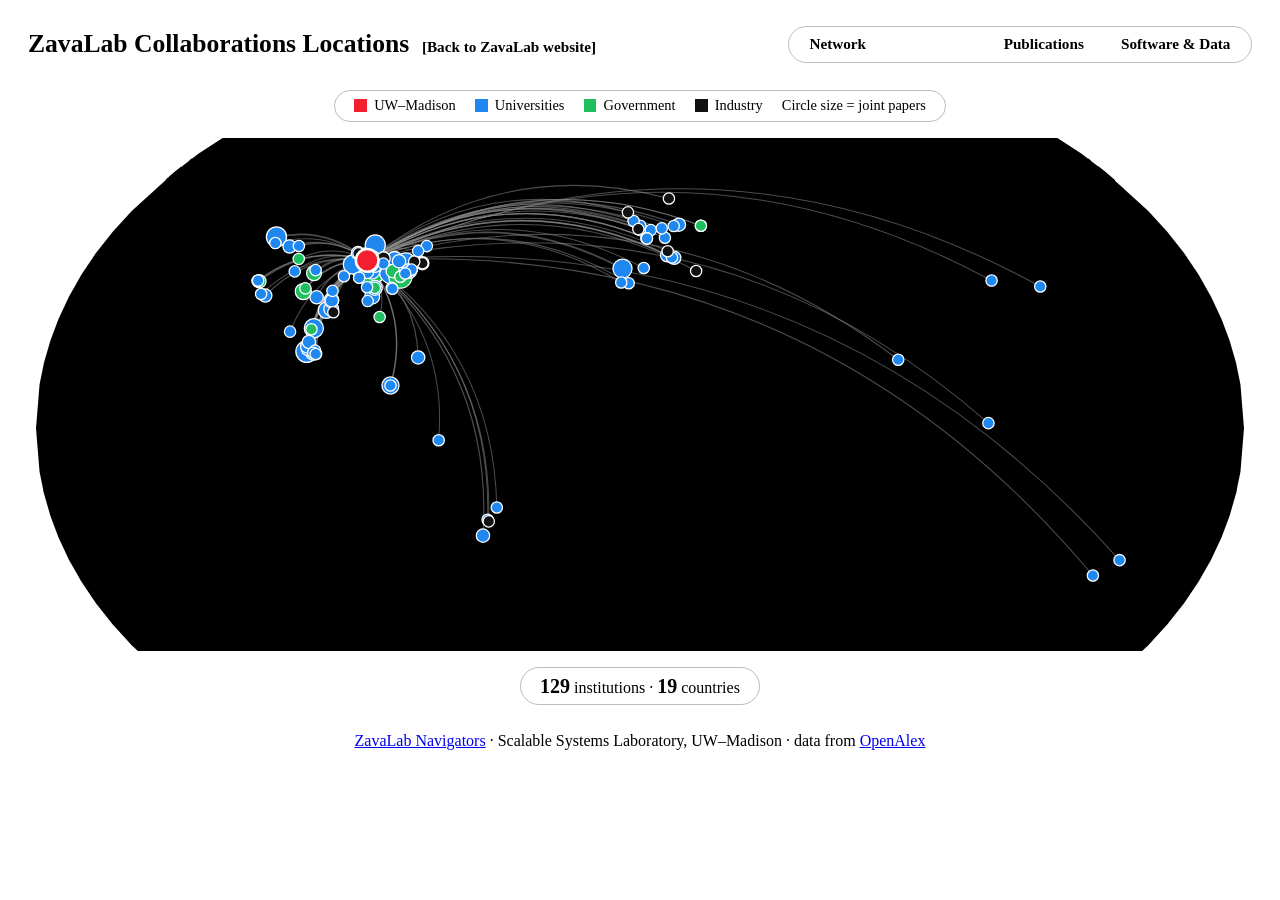
==== commit 8093adc9: "Home page for the navigators; network at /network/ Co-Authored-By: Claude Opus 5.5 <noreply@anthropi" ====
--- a/map/index.html
+++ b/map/index.html
@@ -1,11 +1,11 @@
-<!DOCTYPE html><html lang="en" data-theme="light" data-astro-cid-frgjnztm><head><meta charset="utf-8"><meta name="viewport" content="width=device-width, initial-scale=1"><meta name="robots" content="noindex"><title>ZavaLab Collaborations Locations · Scalable Systems Lab</title><link rel="icon" href="/ZavaLab/favicon.svg" type="image/svg+xml"><base target="_blank"><link rel="stylesheet" href="/ZavaLab/_astro/data.Bk3GAiUX.css"><style>.collab-head[data-astro-cid-nk37m64y]{flex-wrap:wrap;justify-content:space-between;align-items:center;gap:.6rem 1.5rem;margin:.2rem 0 .6rem;display:flex}h1[data-astro-cid-nk37m64y]{margin:0;font-size:1.6rem}.tabs[data-astro-cid-nk37m64y]{border:1px solid #bdbdbd;border-radius:999px;gap:2px;padding:3px;display:inline-flex}.tabs[data-astro-cid-nk37m64y] a[data-astro-cid-nk37m64y]{color:var(--text);border-radius:999px;padding:.35rem 1.1rem;font-size:.95rem;font-weight:600;text-decoration:none}.tabs[data-astro-cid-nk37m64y] a[data-astro-cid-nk37m64y]:hover{background:var(--bg-soft)}.tabs[data-astro-cid-nk37m64y] a[data-astro-cid-nk37m64y][aria-current=page]{background:var(--red);color:#fff}.title-row[data-astro-cid-nk37m64y]{flex-wrap:wrap;align-items:baseline;gap:.3rem .8rem;display:flex}.home-link[data-astro-cid-nk37m64y]{color:var(--red);font-size:.95rem;font-weight:600;text-decoration:none}.home-link[data-astro-cid-nk37m64y]:hover{text-decoration:underline}
+<!DOCTYPE html><html lang="en" data-theme="light" data-astro-cid-frgjnztm><head><meta charset="utf-8"><meta name="viewport" content="width=device-width, initial-scale=1"><meta name="robots" content="noindex"><title>ZavaLab Collaborations Locations · Scalable Systems Lab</title><link rel="icon" href="/ZavaLab/favicon.svg" type="image/svg+xml"><base target="_blank"><link rel="stylesheet" href="/ZavaLab/_astro/data.Bk3GAiUX.css"><style>.collab-head[data-astro-cid-nk37m64y]{flex-wrap:wrap;justify-content:space-between;align-items:center;gap:.6rem 1.5rem;margin:.2rem 0 .6rem;display:flex}h1[data-astro-cid-nk37m64y]{margin:0;font-size:1.6rem}h1[data-astro-cid-nk37m64y] a[data-astro-cid-nk37m64y]{color:inherit;text-decoration:none}h1[data-astro-cid-nk37m64y] a[data-astro-cid-nk37m64y]:hover{color:var(--red)}.tabs[data-astro-cid-nk37m64y]{border:1px solid #bdbdbd;border-radius:999px;gap:2px;padding:3px;display:inline-flex}.tabs[data-astro-cid-nk37m64y] a[data-astro-cid-nk37m64y]{color:var(--text);border-radius:999px;padding:.35rem 1.1rem;font-size:.95rem;font-weight:600;text-decoration:none}.tabs[data-astro-cid-nk37m64y] a[data-astro-cid-nk37m64y]:hover{background:var(--bg-soft)}.tabs[data-astro-cid-nk37m64y] a[data-astro-cid-nk37m64y][aria-current=page]{background:var(--red);color:#fff}.title-row[data-astro-cid-nk37m64y]{flex-wrap:wrap;align-items:baseline;gap:.3rem .8rem;display:flex}.home-link[data-astro-cid-nk37m64y]{color:var(--red);font-size:.95rem;font-weight:600;text-decoration:none}.home-link[data-astro-cid-nk37m64y]:hover{text-decoration:underline}
 body.embed{background:#fff;padding:8px}.embed-credit[data-astro-cid-frgjnztm]{text-align:center;margin:.6rem 0 0}
 .collab[data-astro-cid-5mny7v6g]{max-width:1400px;margin:0 auto;padding:.4rem 12px 0}
 .map-wrap[data-astro-cid-qi6nhn4a]{grid-template-columns:minmax(0,1fr);align-items:start;gap:1rem;display:grid}.map-wrap[data-astro-cid-qi6nhn4a].has-panel{grid-template-columns:minmax(0,1fr) 340px}@media (width<=900px){.map-wrap[data-astro-cid-qi6nhn4a].has-panel{grid-template-columns:1fr}}.map-card[data-astro-cid-qi6nhn4a]{padding:.5rem}.map-box[data-astro-cid-qi6nhn4a]{position:relative}#world[data-astro-cid-qi6nhn4a]{width:100%;height:auto;display:block}#map-panel[data-astro-cid-qi6nhn4a]{max-height:80vh;font-size:.92rem;overflow:auto}.map-legend[data-astro-cid-qi6nhn4a],.map-totals[data-astro-cid-qi6nhn4a]{border:1px solid #bdbdbd;border-radius:1.4rem;width:fit-content;max-width:100%;padding:.4rem 1.2rem}.map-legend[data-astro-cid-qi6nhn4a]{flex-wrap:wrap;justify-content:center;gap:.3rem 1.2rem;margin:.6rem auto 1rem;font-size:.9rem;list-style:none;display:flex}.map-legend[data-astro-cid-qi6nhn4a] li[data-astro-cid-qi6nhn4a]{align-items:center;gap:.45rem;display:flex}.map-legend[data-astro-cid-qi6nhn4a] .dot[data-astro-cid-qi6nhn4a]{width:.8rem;height:.8rem}.map-totals[data-astro-cid-qi6nhn4a]{text-align:center;color:var(--muted);margin:1rem auto .6rem}.map-totals[data-astro-cid-qi6nhn4a] strong[data-astro-cid-qi6nhn4a]{color:var(--red);font-size:1.25rem}#world[data-astro-cid-qi6nhn4a] .sphere[data-astro-cid-qi6nhn4a]{fill:var(--bg-soft)}#world[data-astro-cid-qi6nhn4a] .land[data-astro-cid-qi6nhn4a]{fill:var(--border);stroke:var(--bg);stroke-width:.5px}#world[data-astro-cid-qi6nhn4a] .arcs[data-astro-cid-qi6nhn4a] path[data-astro-cid-qi6nhn4a]{fill:none;stroke:#8a8a8a;stroke-opacity:.55;transition:stroke-opacity .15s}#world[data-astro-cid-qi6nhn4a] .insts[data-astro-cid-qi6nhn4a] circle[data-astro-cid-qi6nhn4a]{stroke:#fff;stroke-width:1px;cursor:pointer;outline:none;transition:opacity .15s}#world[data-astro-cid-qi6nhn4a] .insts[data-astro-cid-qi6nhn4a] circle[data-astro-cid-qi6nhn4a].home{stroke-width:2px}#world[data-astro-cid-qi6nhn4a].focus .arcs[data-astro-cid-qi6nhn4a] path[data-astro-cid-qi6nhn4a]{stroke-opacity:.12}#world[data-astro-cid-qi6nhn4a].focus .arcs[data-astro-cid-qi6nhn4a] path[data-astro-cid-qi6nhn4a].on{stroke:var(--red);stroke-opacity:.95}#world[data-astro-cid-qi6nhn4a].focus .insts[data-astro-cid-qi6nhn4a] circle[data-astro-cid-qi6nhn4a]:not(.on):not(.home){opacity:.35}#world[data-astro-cid-qi6nhn4a] .insts[data-astro-cid-qi6nhn4a] circle[data-astro-cid-qi6nhn4a].on,#world[data-astro-cid-qi6nhn4a] .insts[data-astro-cid-qi6nhn4a] circle[data-astro-cid-qi6nhn4a]:focus-visible{stroke:var(--red);stroke-width:2px}.map-tip[data-astro-cid-qi6nhn4a]{background:var(--card);border:1px solid var(--border);box-shadow:var(--shadow);pointer-events:none;white-space:nowrap;z-index:2;border-radius:8px;padding:.35rem .6rem;font-size:.82rem;position:absolute;transform:translate(-50%,calc(-100% - 10px))}#map-panel .plist{gap:.3rem;margin:.3rem 0;padding-left:1.1rem;display:grid}#map-panel h4{margin:1rem 0 .4rem}
-</style></head><body class="embed" data-astro-cid-frgjnztm><div class="collab" data-astro-cid-5mny7v6g><header class="collab-head" data-astro-cid-nk37m64y><div class="title-row" data-astro-cid-nk37m64y><h1 data-astro-cid-nk37m64y>ZavaLab Collaborations Locations</h1><a class="home-link" href="https://zavalab.engr.wisc.edu/collaborations" target="_top" data-astro-cid-nk37m64y>[Back to ZavaLab website]</a></div><nav class="tabs" aria-label="Views" data-astro-cid-nk37m64y><a href="../" target="_self" data-astro-cid-nk37m64y>Network</a><a href="./" target="_self" aria-current="page" data-astro-cid-nk37m64y>Locations</a><a href="../publications/" target="_self" data-astro-cid-nk37m64y>Publications</a><a href="../software/" target="_self" data-astro-cid-nk37m64y>Software &amp; Data</a></nav></header><div class="map-wrap" data-astro-cid-qi6nhn4a><div class="card map-card" data-astro-cid-qi6nhn4a><ul class="map-legend" aria-label="Institution colors" data-astro-cid-qi6nhn4a><li data-astro-cid-qi6nhn4a><span class="dot" style="background:#f2202e" data-astro-cid-qi6nhn4a></span>UW–Madison</li><li data-astro-cid-qi6nhn4a><span class="dot" style="background:#1e88f0" data-astro-cid-qi6nhn4a></span>Universities</li><li data-astro-cid-qi6nhn4a><span class="dot" style="background:#1fbf5f" data-astro-cid-qi6nhn4a></span>Government</li><li data-astro-cid-qi6nhn4a><span class="dot" style="background:#111111" data-astro-cid-qi6nhn4a></span>Industry</li><li class="muted" data-astro-cid-qi6nhn4a>Circle size = joint papers</li></ul><div class="map-box" data-astro-cid-qi6nhn4a><svg id="world" viewBox="0 19 960 408" role="group" aria-label="Map of coauthoring institutions" data-astro-cid-qi6nhn4a><path d="M215.808,0L480,0L744.192,0L766.556,2.268L783.787,6.378L797.778,11.68L809.78,17.751L830.674,31.237L849.623,45.777L883.957,76.989L899.008,93.488L912.376,110.435L923.985,127.684L933.849,145.097L942.029,162.571L948.599,180.04L953.631,197.476L957.184,214.874L960,249.598L957.184,284.322L953.631,301.721L948.599,319.156L942.029,336.626L933.849,354.1L923.985,371.513L912.376,388.761L899.008,405.708L883.957,422.208L849.623,453.42L830.674,467.96L809.78,481.446L797.778,487.516L783.787,492.819L766.556,496.929L744.192,499.197L480,499.197L215.808,499.197L193.444,496.929L176.213,492.819L162.222,487.516L150.22,481.446L129.326,467.96L110.377,453.42L76.043,422.208L60.992,405.708L47.624,388.761L36.015,371.513L26.151,354.1L17.971,336.626L11.401,319.156L6.369,301.721L2.816,284.322L0,249.598L2.816,214.874L6.369,197.476L11.401,180.04L17.971,162.571L26.151,145.097L36.015,127.684L47.624,110.435L60.992,93.488L76.043,76.989L110.377,45.777L129.326,31.237L150.22,17.751L162.222,11.68L176.213,6.378L193.444,2.268L215.808,0Z" class="sphere" data-astro-cid-qi6nhn4a></path><path d="M948.212,303.673L948.994,303.159L949.676,304.056L948.822,305.671L947.085,306.095L945.739,305.713L945.836,304.349L947.117,303.285ZM953.872,300.733L952.011,301.493L950.175,302.143L950.114,300.99L951.583,300.356L952.459,300.183L954.232,299.219L954.232,299.219L953.872,300.733ZM5.768,299.219L5.769,299.219L5.768,299.219L6.276,299.077L6.306,300.565L6.128,300.733L6.128,300.733L5.768,299.219ZM570.405,252.531L570.855,252.87L580.483,259.152L580.647,260.943L584.435,264.024L583.145,267.827L583.264,269.577L584.946,270.705L585.005,271.505L584.234,273.37L584.364,274.311L584.154,275.784L585.028,277.718L586.034,280.766L586.976,281.44L584.805,283.229L581.871,284.432L580.279,284.379L579.303,285.305L577.458,285.389L576.749,285.776L573.591,284.908L571.589,285.159L570.98,280.954L570.111,279.516L569.607,278.659L567.011,278.084L565.532,277.159L563.851,276.636L562.8,276.119L561.707,275.335L560.344,271.442L558.83,269.718L558.329,267.926L558.609,266.322L558.163,263.481L559.267,263.335L560.248,262.217L561.299,260.609L561.966,259.961L561.945,258.959L561.374,258.259L561.229,257.042L561.999,256.656L562.161,254.839L561.111,253.1L562.053,252.729L564.971,252.766ZM457.724,164.025L457.729,164.235L457.662,164.835L457.562,169.541L449.097,169.378L448.988,177.325L446.54,177.604L445.864,179.201L446.256,183.68L436.034,183.659L435.44,184.693L435.591,183.386L435.638,183.391L441.516,183.139L441.855,182.021L442.96,180.629L443.935,176.343L447.626,172.995L448.946,169.079L449.752,168.847L450.658,166.428L452.835,166.097L453.753,166.497L454.921,166.497L455.771,165.792L457.367,165.692L457.335,164.025ZM191.296,98.344L190.978,98.339L188.119,95.396L187.2,94.109L183.719,92.879L184.036,90.252L185.506,88.435L183.359,87.178L184.503,84.81L183.161,82.686L184.132,81.185L186.349,79.783L187.562,77.954L185.042,76.117L185.156,72.843L185.314,70.797L184.268,69.517L183.689,68.357L183.682,66.895L180.754,67.812L177.365,69.393L176.897,67.535L176.374,66.299L174.889,65.519L172.815,65.438L186.675,49.784L196.207,39.962L199.341,40.588L201.298,41.849L203.176,42.088L206.003,40.994L209.221,40.182L211.916,40.5L216.006,39.359L219.902,38.71L220.283,39.786L222.34,39.179L223.914,37.961L225.041,38.237L226.327,40.566L230.576,38.802L229.096,40.778L231.948,40.35L233.377,39.588L235.686,39.737L237.823,40.831L241.75,41.791L244.182,42.235L246.305,42.066L247.974,43.401L244.071,44.71L247.326,45.279L253.099,44.965L255.188,44.504L256.183,46.092L259.407,44.75L258.165,43.628L260.156,42.728L262.719,42.608L264.544,42.346L265.72,42.973L266.727,44.405L269.158,44.195L271.938,45.387L275.408,44.965L278.352,45.028L279.232,43.387L281.355,42.928L283.916,43.82L282.249,46.326L284.941,44.213L286.535,44.285L289.197,41.641L288.111,40.032L286.488,38.982L288.646,36.132L292.31,34.278L294.619,34.687L295.838,35.816L296.598,38.718L293.972,39.993L297.378,40.522L295.667,43.2L299.671,41.145L301.045,42.831L299.242,44.786L300.155,46.578L303.435,44.66L306.273,42.386L308.126,39.517L310.855,39.72L313.605,40.103L315.564,41.397L314.947,42.697L312.633,44.101L313.284,45.517L312.3,46.812L307.218,48.68L304.103,49.093L302.421,48.286L301.029,49.634L297.72,51.907L296.434,53.095L292.95,54.933L289.826,55.114L287.482,56.271L286.325,58.057L283.646,58.402L279.739,60.643L275.616,63.778L273.527,65.989L271.591,69.268L274.577,69.743L274.165,72.408L274.086,74.579L277.489,74.011L281.024,75.255L282.724,76.351L283.684,77.714L286.132,78.512L287.964,79.729L291.623,79.896L293.956,80.181L292.504,82.7L291.972,85.645L292.293,88.94L294.639,91.752L296.793,90.788L299.212,87.751L299.869,83.111L298.899,81.575L303.092,80.216L306.484,78.179L308.564,76.171L309.189,74.249L308.731,71.819L306.993,69.676L310.925,66.714L311.145,64.171L312.481,59.827L314.286,59.186L317.601,59.94L319.687,60.207L321.796,59.481L323.364,60.418L325.303,62.031L325.496,63.111L329.265,63.324L328.225,65.675L327.503,69.244L329.342,69.686L330.29,71.36L334.089,69.782L337.382,66.661L339.327,65.357L340.079,67.869L341.637,71.491L342.906,74.924L341.394,76.732L343.85,78.36L345.351,80.019L348.719,80.767L349.898,81.698L350.07,84.17L351.734,84.557L352.341,85.665L351.588,88.975L349.605,90.087L347.662,91.125L343.545,92.18L339.934,94.628L335.846,95.113L331.04,94.482L327.545,94.462L325.071,94.669L322.446,96.813L319.045,98.141L314.414,102.121L310.832,104.906L313.002,104.41L318.005,100.449L323.706,97.943L327.301,97.649L328.954,99.116L326.148,101.136L325.98,104.389L326.134,106.675L328.837,108.19L332.904,107.748L336.167,104.343L335.765,106.541L337.037,107.64L333.576,109.63L327.801,111.438L325.094,112.672L321.838,114.874L320.059,114.646L320.637,112.063L325.48,109.548L321.611,109.645L318.841,110.016L317.755,108.298L318.934,104.169L318.139,103.295L316.39,103.806L315.84,103.014L313.345,105.296L311.928,107.655L310.672,109.038L309.518,109.506L308.704,109.661L308.244,110.413L303.816,110.413L300.161,110.433L298.909,110.995L295.695,113.188L295.328,113.426L294.195,114.62L291.976,114.615L289.594,114.631L288.358,115.112L288.558,115.712L288.492,116.65L288.354,116.961L284.72,118.48L282.068,118.963L278.734,120.605L278.118,120.605L277.44,120.121L277.304,119.68L277.455,119.363L278.323,118.288L279.998,116.603L281.278,114.796L281.652,112.14L282.062,109.378L280.049,107.953L280.538,107.414L280.316,107.039L279.662,107.039L279.349,106.562L279.483,105.844L278.909,106.157L278.298,106.064L278.552,105.762L278.101,105.465L278.157,104.671L276.663,103.704L275.125,102.697L273.252,101.529L271.456,100.439L269.013,101.289L268.227,101.32L265.632,100.535L263.561,100.927L261.657,99.996L259.446,99.518L257.879,99.335L257.366,98.826L257.66,97.178L256.86,97.193L256.353,98.344L251.488,98.344L243.442,98.344L235.455,98.344L228.407,98.344L221.35,98.344L214.42,98.344L207.254,98.344L204.944,98.344L197.972,98.344ZM300.049,59.458L302.306,58.182L305.219,58.21L304.901,58.742L301.615,60.268L300.132,60.207ZM324.085,32.047L322.763,30.718L323.417,29.818L324.448,29.654L328.717,29.919L331.24,31.294L331.008,31.987L328.969,31.915L326.9,31.859L324.554,32.2ZM307.428,60.474L308.664,59.645L309.514,59.706L309.777,60.273L308.231,61.729L307.391,61.494L307.232,60.667ZM301.049,26.645L299.28,27.595L296.637,27.412L294.818,26.77L296.711,25.673L299.964,25.021L300.953,25.874ZM305.551,20.575L304.65,20.642L301.294,20.492L301.379,19.844L305.075,19.879L306.003,20.307ZM302.772,17.716L304.225,18.503L302.961,19.333L299.791,19.809L298.782,19.27L298.8,18.414L299.565,17.475L301.847,17.567ZM310.462,28.087L307.573,27.783L303.063,26.993L303.429,25.652L304.135,24.453L303.078,23.407L299.427,23.116L297.873,22.38L299.41,21.414L303.135,21.561L304.573,22.32L308.268,22.316L309.266,23.096L308.125,23.994L309.877,24.539L310.652,25.111L313.13,25.217L315.758,25.422L319.151,24.898L323.162,24.69L326.121,24.861L327.542,25.775L327.303,26.782L325.677,27.433L322.468,27.962L320.213,27.662L314.44,28.041ZM274.683,19.111L276.914,19.469L275.581,20.162L271.43,20.832L269.463,20.079L271.736,19.344ZM276.84,17.628L278.723,18.087L276.006,18.53L272.956,18.526L273.343,18.203L275.972,17.525ZM351.116,91.431L349.38,93.302L347.146,95.912L348.932,94.906L350.34,95.543L349.247,96.585L351.123,97.406L352.386,96.676L354.496,97.598L353.236,99.797L355.004,99.284L354.934,100.877L355.233,102.748L353.628,105.408L352.531,105.521L351.093,104.952L352.182,102.478L351.617,102.095L348.245,104.717L346.849,104.609L348.864,103.193L346.764,102.457L344.179,102.636L339.605,102.544L339.47,101.651L341.218,100.591L340.405,99.777L342.865,97.969L346.557,93.211L348.454,91.521L350.742,90.498L351.781,90.628ZM304.164,52.186L305.957,53.118L307.918,53.965L307.429,55.262L309.093,55.049L310.145,55.956L307.817,56.819L304.855,56.16L304.315,54.929L301.444,56.383L297.651,57.805L297.792,56.197L294.766,56.461L297.359,55.109L298.814,52.966L300.927,50.485L302.31,50.709L302.033,51.893L303.341,51.476ZM325.365,33.183L327.82,32.179L331.42,33.457L333.453,34.67L333.095,35.785L337.081,35.205L338.29,36.836L342.579,37.856L343.808,38.898L344.544,41.335L340.241,42.555L344.229,44.276L347.213,44.857L349.107,47.3L352.28,47.476L350.852,49.352L345.891,52.489L343.801,51.33L341.654,48.743L338.822,49.079L337.866,50.618L339.366,52.191L341.679,53.44L342.238,54.163L342.499,56.865L340.958,58.845L338.572,58.099L334.17,55.9L336.166,58.266L337.7,59.935L337.654,60.902L332.291,59.795L328.397,58.192L326.413,56.856L327.508,56.081L325.005,54.675L322.56,53.357L322.218,54.144L315.905,54.578L314.591,53.642L316.989,51.646L320.944,51.6L325.414,51.252L325.193,50.289L326.57,48.952L330.532,46.348L330.545,45.176L330.214,44.267L327.75,42.991L324.107,42.097L325.763,41.432L324.51,39.812L322.819,39.663L321.734,38.78L320.22,39.548L316.386,39.883L309.415,39.302L305.642,38.539L302.647,38.149L301.572,37.245L304.415,36.071L301.606,36.063L302.717,33.479L305.766,31.226L308.475,30.206L313.932,29.54L311.418,31.154L311.918,32.725L315.05,30.696L320.636,29.675L322.339,32.264L321.028,33.921ZM297.759,28.722L301.717,28.806L304.963,29.41L300.476,31.634L297.8,32.123L294.348,34.016L292.168,33.921L292.565,31.702L293.522,30.455L295.33,29.397ZM247.99,23.892L253.085,22.112L258.566,20.591L261.379,20.626L264.296,20.284L262.142,22.084L259.849,22.906L257.976,23.023L253.417,24.043L250.012,24.413ZM177.672,83.408L180.019,83.175L177.095,86.505L177.551,88.875L176.633,88.87L176.127,87.522L176.173,86.167L175.632,85.252L176.087,83.962L176.856,83.032ZM288.038,16.513L291.292,16.819L295.393,17.635L295.736,18.715L295.542,19.676L292.769,19.418L290.461,18.673L286.44,18.592L288.903,17.915L287.259,17.372ZM188.905,99.818L187.486,100.235L184.383,98.867L184.276,97.806L182.788,96.757L182.864,95.907L180.776,95.366L180.849,93.746L181.469,93.055L183.515,93.705L184.681,94.154L186.684,94.472L186.871,95.502L187.216,96.919L188.855,98.156ZM246.38,27.945L248.632,28.458L253.418,28.596L254.626,29.313L255.746,30.362L252.733,30.993L246.341,32.759L242.298,34.537L241.303,35.647L234.967,36.884L234.937,35.759L231.625,34.412L233.485,33.337L236.603,31.494L239.881,29.852L239.492,28.333ZM275.788,24.543L277.839,24.14L279.724,24.246L279.002,25.426L276.824,26.583L270.018,26.96L264.217,28.024L261.236,28.083L261.734,27.279L266.707,26.2L257.809,26.488L255.56,26.051L260.481,23.694L262.928,23.027L267.438,23.832L269.445,25.258L272.594,25.443L272.045,23.144L274.605,22.28L276.273,22.553L275.835,23.69ZM272.373,31.358L273.73,32.375L273.011,34.843L272.226,36.649L274.605,37.926L277.326,39.148L276.276,40.292L272.813,40.504L273.38,41.508L272.003,42.47L268.628,42.057L265.667,41.348L263.202,41.508L258.716,42.399L253.266,42.79L249.454,43.04L249.335,41.8L247.15,41.087L245.121,41.379L244.345,39.315L245.911,39.043L249.377,38.6L252.11,38.714L255.088,38.263L251.72,37.66L247.277,37.865L244.489,37.813L244.256,36.867L249.75,35.837L246.66,35.876L243.795,35.201L247.151,33.294L249.417,32.29L256.014,30.764L257.573,31.247L255.558,32.426L260.571,31.664L262.202,32.935L265.503,31.647L266.596,32.473L266.164,34.964L268.007,33.912L268.752,31.324L270.768,30.959ZM283.511,32.29L282.642,30.65L285.895,29.444L287.792,29.966L291.495,29.65L291.443,30.375L288.719,31.574L290.867,32.657L288.849,34.942L284.889,35.933L283.134,35.716L282.487,34.743L279.095,32.785L279.762,31.979ZM273.312,30.05L275.992,29.949L277.015,30.498L273.958,32.153L272.355,30.4ZM295.221,22.456L295.714,23.556L294.745,24.788L292.397,26.596L289.043,26.844L287.312,26.455L288.539,25.037L285.267,25.226L286.773,23.366L288.737,23.439L292.287,22.629L294.804,22.766ZM308.212,13.683L310.155,13.039L312.147,12.89L311.901,12.414L316.144,12.309L317.215,13.425L319.76,13.882L322.296,14.288L322.37,15.723L323.914,16.434L320.83,17.099L315.966,18.804L312.561,18.967L309.006,18.673L307.87,17.75L308.665,16.932L310.673,16.34L307.333,16.355L306.064,15.623L305.944,14.634ZM319.089,11.007L322.144,10.628L324.263,10.564L328.07,10.243L331.492,9.517L333.527,9.615L334.781,10.163L337.304,9.118L339.95,8.813L343.288,8.607L348.643,8.531L349.336,8.73L354.662,8.414L358.259,8.534L361.873,8.651L366.334,8.801L369.823,9.041L372.529,9.563L372.014,10.08L367.022,10.942L362.428,11.348L360.45,11.807L364.307,11.796L359.112,13.054L355.734,13.651L351.29,15.415L347.278,15.779L345.778,16.228L340.087,16.468L342.38,16.747L340.814,17.144L341.493,18.26L339.173,19.041L335.844,19.691L334.302,20.603L331.198,21.299L331.078,21.832L334.341,21.741L333.982,22.316L327.967,23.746L323.51,23.088L317.708,23.455L315.117,23.168L311.657,23.043L312.322,21.904L316.202,21.374L316.648,19.691L317.913,19.531L322.062,20.532L320.725,19.049L318.106,18.611L320.346,17.731L324.048,17.194L325.24,16.415L323.452,15.552L323.734,14.433L328.558,14.528L329.769,14.763L333.288,13.976L329.487,13.73L323.089,13.867L320.66,13.146L320.071,12.302L318.676,11.7ZM325.468,45.926L323.733,46.709L321.348,46.844L321.52,45.544L323.174,44.061L325.241,43.695L326.456,44.423L325.893,45.557ZM285.85,40.539L286.401,41.539L284.52,42.457L282.33,41.663L280.483,41.951L278.539,40.773L280.887,39.966L283.085,38.841L284.7,39.579L285.579,40.046ZM329.137,95.73L330.019,95.482L332.873,96.231L334.911,97.482L334.825,98.029L333.667,98.085L330.896,97.142ZM327.882,104.256L328.312,105.731L329.937,106.136L332.165,106.054L330.663,107.296L329.735,107.491L327.042,106.208L326.726,105.193ZM191.296,98.344L197.972,98.344L204.944,98.344L207.254,98.344L214.42,98.344L221.35,98.344L228.407,98.344L235.455,98.344L243.442,98.344L251.488,98.344L256.353,98.344L256.86,97.193L257.66,97.178L257.366,98.826L257.879,99.335L259.446,99.518L261.657,99.996L263.561,100.927L265.632,100.535L268.227,101.32L269.013,101.289L271.456,100.439L273.252,101.529L275.125,102.697L276.663,103.704L278.157,104.671L278.101,105.465L278.552,105.762L278.298,106.064L278.909,106.157L279.483,105.844L279.349,106.562L279.662,107.039L280.316,107.039L280.538,107.414L280.049,107.953L282.062,109.378L281.652,112.14L281.278,114.796L279.998,116.603L278.323,118.288L277.455,119.363L277.304,119.68L277.44,120.121L278.118,120.605L278.734,120.605L282.068,118.963L284.72,118.48L288.354,116.961L288.492,116.65L288.558,115.712L288.358,115.112L289.594,114.631L291.976,114.615L294.195,114.62L295.328,113.426L295.695,113.188L298.909,110.995L300.161,110.433L303.816,110.413L308.244,110.413L308.704,109.661L309.518,109.506L310.672,109.038L311.928,107.655L313.345,105.296L315.84,103.014L316.39,103.806L318.139,103.295L318.934,104.169L317.755,108.298L318.841,110.016L318.985,111.016L316.02,112.491L313.251,113.545L310.455,114.449L308.679,116.266L308.082,116.955L307.621,118.579L308,120.204L308.99,120.282L309.028,119.16L309.578,119.841L309.158,120.719L307.376,121.218L306.221,121.161L304.277,121.697L303.172,121.847L301.706,121.998L299.434,122.888L303.183,122.31L303.754,122.893L300.081,123.815L298.517,123.82L298.687,123.445L297.719,124.3L298.407,124.44L297.301,126.652L294.89,129.027L294.915,128.233L294.413,128.077L293.805,127.304L293.883,128.965L294.358,129.513L294.109,130.679L293.015,131.882L291.003,134.353L290.809,134.227L292.098,132.123L291.126,130.946L291.491,128.38L290.675,129.712L290.701,131.673L289.191,131.186L290.644,132.185L290.025,135.128L290.682,135.343L290.685,136.412L290.31,139.511L288.193,141.814L285.379,142.733L283.318,144.55L282.012,144.75L280.475,145.89L279.887,146.935L276.663,148.948L274.907,150.425L273.309,152.271L272.446,154.474L272.457,156.636L272.77,159.292L273.487,161.49L273.241,162.837L273.803,166.439L273.352,168.532L273.032,169.741L272.069,171.639L271.23,172.033L270.017,171.655L269.84,170.293L268.987,169.578L268.09,166.907L267.335,164.53L267.178,163.315L268.106,161.248L267.736,159.539L266.273,156.941L265.381,156.467L262.499,157.877L262.082,157.719L261.151,156.273L259.722,155.5L256.752,155.894L254.562,155.547L252.567,155.762L251.411,156.246L251.684,157.072L251.358,158.334L251.766,158.95L251.19,159.355L250.341,158.897L249.254,159.486L247.414,159.392L245.876,157.751L243.562,158.134L241.87,157.414L240.227,157.635L237.905,158.361L235.041,160.664L232.187,162.006L230.447,163.489L229.552,164.888L229.057,167.028L228.869,168.521L229.131,169.578L228.107,169.673L226.419,168.989L224.61,168.022L224.205,166.565L224.128,164.388L223.02,162.616L222.566,160.796L221.803,158.671L220.311,157.43L218.208,157.488L215.978,159.944L214.093,159.013L213.007,158.077L212.819,156.367L212.409,154.742L211.27,153.375L210.242,152.397L209.622,151.293L205.226,151.293L204.857,152.576L202.834,152.576L197.777,152.597L192.637,150.41L189.283,148.901L189.713,148.291L186.39,148.628L183.432,148.869L183.529,147.282L182.487,145.496L181.433,145.123L181.464,144.235L180.103,144.078L179.487,143.243L177.259,142.933L176.794,142.434L177.107,140.733L175.827,137.617L175.422,133.316L175.798,132.599L175.111,131.579L174.263,128.991L174.995,126.474L174.418,124.79L176.089,122.243L177.203,119.607L177.522,117.256L179.856,114.372L181.51,111.603L183.186,108.843L184.868,104.778L185.504,102.192L185.588,100.795L186.193,100.21L189.051,101.228L188.79,104.077L189.8,103.28L190.74,100.81ZM73.411,187.548L73.805,187.816L74.124,188.23L74.524,189.316L74.416,189.489L73.236,190.15L72.279,190.633L71.767,191.152L71.222,190.712L71.508,189.846L71.355,188.713L71.573,188.372L72.154,187.863L72.13,187.254L72.355,186.966L72.538,187.023ZM72.409,185.423L72.094,185.795L71.151,186.021L70.882,185.365L70.648,185.113L70.671,184.919L70.996,184.656L71.848,184.95ZM70.757,184.147L70.583,184.478L69.207,184.389L69.507,184.011ZM67.914,182.467L68.074,182.667L68.54,183.696L68.35,183.874L68.183,183.832L67.302,183.722L67.167,183.024L67.099,182.898ZM64.864,180.923L64.702,181.648L64.305,181.952L63.594,181.391L63.79,181.165L64.282,180.86ZM117.539,65.219L119.012,65.476L118.172,66.551L116.399,66.99L115.479,66.466L114.915,65.699ZM140.3,72.055L141.61,72.249L141.789,73.134L138.709,74.497L135.557,75.591L135.042,74.851L135.849,73.507L138.742,72.49ZM196.207,39.962L186.675,49.784L172.815,65.438L174.889,65.519L176.374,66.299L176.897,67.535L177.365,69.393L180.754,67.812L183.682,66.895L183.689,68.357L184.268,69.517L185.314,70.797L185.156,72.843L185.042,76.117L187.562,77.954L186.349,79.783L184.132,81.185L183.641,80.088L182.293,79.164L183.454,76.644L182.269,74.317L183.092,71.616L181.103,71.433L177.645,71.36L175.69,70.541L173.498,67.601L171.84,67.067L168.854,66.061L165.623,66.304L162.448,65.01L160.912,63.816L157.974,64.408L156.713,66.361L155.344,66.542L152.303,67.129L149.538,68.08L146.574,68.683L147.737,67.019L151.193,64.261L154.276,63.399L154.319,62.7L150.142,64.256L146.961,66.127L142.01,68.132L142.395,69.508L138.523,71.548L135.091,72.747L132.107,73.618L130.455,74.885L125.68,76.371L123.812,77.729L120.125,78.963L118.764,78.742L115.967,79.552L112.827,80.54L110.114,81.511L105.504,82.345L105.571,81.856L109.223,80.496L112.202,79.601L115.981,78.013L119.055,77.69L121.193,76.502L125.794,74.783L126.799,74.205L129.329,73.197L131.635,71.033L134.264,69.354L130.948,70.214L130.678,69.724L128.548,70.758L128.427,69.316L126.898,70.334L127.372,68.923L124.12,70.056L122.77,70.056L124.156,68.367L125.525,67.334L125.073,66.328L121.716,66.866L121.146,65.547L120.318,64.872L121.876,63.29L121.403,62.101L123.861,60.502L127.185,58.957L129.4,57.544L131.331,57.344L132.347,57.782L135.42,56.457L136.715,56.694L139.202,55.845L140.087,54.596L139.416,54.107L142.061,53.058L140.741,53.09L137.891,53.679L136.614,54.283L135.586,53.679L132.286,53.988L129.899,53.334L130.197,52.241L129.276,50.672L133.446,49.547L139.525,48.236L141.225,48.236L139.473,49.579L143.972,49.475L144.091,47.815L142.668,46.799L142.697,45.467L142.008,44.338L140.168,43.503L142.899,42.128L146.596,42.044L150.526,40.849L152.473,39.583L155.964,38.351L158.263,38.053L163.372,36.91L165.006,37.084L169.643,35.716L172.032,36.254L172.161,37.411L173.602,36.914L176.794,37.067L176.021,37.66L178.593,38.101L180.91,37.843L184.248,38.657L187.842,38.903L189.035,39.241L192.144,38.819L194.39,39.597ZM116.023,55.798L116.759,56.322L118.387,56.039L119.327,56.763L121.049,57.13L120.557,57.428L118.32,58.01L117.336,57.414L117.058,56.916L115.012,57.074L114.768,56.833ZM685.065,97.7L684.053,99.696L682.211,99.981L683.238,102.999L682.416,104.364L677.347,103.372L677.526,108.796L676.519,109.47L672.166,110.686L676.02,115.987L674.607,116.784L675.331,118.532L673.697,118.081L672.141,116.981L668.445,116.66L664.394,116.577L663.618,116.914L659.791,115.629L658.592,116.261L658.723,118.07L654.433,117.012L652.952,117.448L652.769,118.792L651.524,119.358L648.85,121.499L648.33,123.695L647.416,123.716L646.389,122.258L643.255,122.16L642.138,119.643L640.948,119.623L640.366,116.546L636.897,114.315L632.813,114.553L630.082,114.998L627.111,112.243L624.865,111.093L620.613,108.915L620.102,108.652L614.348,110.449L616.87,121.728L615.651,121.879L613.449,119.472L611.625,118.61L608.991,119.249L608.112,120.272L607.835,119.524L608.179,118.247L607.503,117.178L604.482,116.132L602.848,113.39L601.355,112.615L601.078,111.624L603.477,111.913L603.111,109.687L605.044,109.192L607.239,109.645L607.019,106.685L606.169,104.814L603.82,104.958L601.637,104.22L599.176,105.552L597.087,106.187L595.767,105.695L595.692,104.139L593.758,102.121L592.012,102.207L589.59,100.164L590.467,97.887L589.653,97.279L590.805,93.998L593.587,95.725L593.386,93.549L597.403,90.317L600.998,90.242L606.631,92.295L609.7,93.499L611.834,92.245L615.495,92.185L618.906,93.725L619.327,92.844L622.636,92.97L622.8,91.562L618.453,89.526L620.241,88.086L619.568,87.283L621.533,86.52L619.261,84.508L619.99,83.507L628.172,82.493L629.039,81.772L634.334,80.698L635.932,79.493L640.222,80.117L642.06,83.135L644.171,82.424L647.464,83.422L647.874,85.019L650.01,84.855L654.644,82.093L654.173,83.007L657.983,85.272L666.035,92.773L666.674,91.22L670.539,92.929L673.577,92.17L675.077,92.703L676.875,94.421L678.734,95.002L680.238,96.271L683.094,95.871ZM616.87,121.728L614.348,110.449L620.102,108.652L620.613,108.915L624.865,111.093L627.111,112.243L630.082,114.998L632.813,114.553L636.897,114.315L640.366,116.546L640.948,119.623L642.138,119.643L643.255,122.16L646.389,122.258L647.416,123.716L648.33,123.695L648.85,121.499L651.524,119.358L652.769,118.792L653.577,119.093L652.042,121.078L654.146,122.238L655.69,121.473L659.014,123.091L656.447,125.306L654.496,125.003L653.507,125.082L652.94,124.227L653.091,122.8L649.997,123.513L649.696,125.493L648.933,127.194L646.841,127.048L646.517,128.411L648.5,129.142L649.56,131.443L648.859,134.573L646.837,133.923L645.454,133.902L645.106,132.008L641.524,130.684L638.604,129.174L636.679,127.722L633.403,125.593L631.491,122.42L630.545,121.858L627.926,121.998L626.854,121.369L626.048,118.921L622.411,117.303L620.752,119.082L618.898,120.142L619.617,121.686ZM855.885,257.622L860.439,259.747L865.289,261.512L867.055,263.089L868.449,264.64L868.751,266.463L873.05,268.37L873.579,270.005L871.1,270.339L871.524,272.393L873.713,274.42L875.101,277.697L876.633,277.593L876.375,278.962L878.37,279.485L877.499,280.065L880.16,281.367L879.76,282.261L877.975,282.476L877.418,281.676L875.187,281.331L872.559,280.865L870.723,278.894L869.397,277.195L868.289,274.493L864.947,273.14L862.618,274.023L860.896,275.042L861.005,277.321L858.809,278.382L857.382,277.865L854.641,277.734L855.453,267.675ZM886.787,260.891L887.758,261.878L887.992,263.481L887.111,264.301L886.711,262.484L886.146,261.288L884.981,260.28L883.517,258.964L881.629,258.055L882.392,257.308L883.804,258.175L884.682,258.854L885.777,259.596ZM882.832,267.618L881.321,268.37L879.906,269.091L878.488,269.086L876.369,268.192L874.915,267.33L875.199,266.375L877.557,266.824L879.03,266.583L879.526,265.105L879.914,265.027L880.069,266.667L881.599,266.432L882.415,265.377L883.967,264.275L883.777,262.457L885.373,262.4L885.884,262.907L885.74,264.614L884.73,266.5L883.313,266.751ZM892.15,266.072L892.908,266.772L894.059,268.73L895.231,269.775L894.785,270.642L894.012,270.951L892.961,269.765L891.943,267.806L891.538,265.455L891.921,265.158ZM855.885,257.622L855.453,267.675L854.641,277.734L852.527,275.199L849.885,274.582L849.144,275.46L845.767,275.554L847.118,273.041L848.865,272.184L848.427,268.83L847.309,266.239L842.292,263.627L840.109,263.366L836.231,260.515L835.384,262.013L834.346,262.285L833.788,261.157L833.829,259.815L831.844,258.301L834.744,257.188L836.643,257.246L836.443,256.431L832.537,256.426L831.518,254.588L829.146,254.019L828.042,252.489L831.639,251.742L833.008,250.74L837.282,252.004L837.692,253.152L838.336,258.139L841.029,259.987L843.356,256.713L846.459,254.854L848.83,254.849L851.092,255.925L853.041,257.032ZM812.033,277.039L812.246,277.65L812.207,278.586L810.252,280.891L807.909,281.571L807.631,281.2L807.975,280.149L809.292,278.267ZM837.11,270.872L837.014,268.548L837.554,267.44L838.173,266.395L838.723,267.299L838.628,268.772ZM794.102,236.835L792.682,239.618L794.716,242.543L794.283,243.963L797.314,246.814L794.159,247.179L793.275,249.283L793.381,252.077L790.795,254.186L790.671,257.261L789.502,261.977L789.148,260.88L786.067,262.269L785.077,260.384L783.183,260.207L781.879,259.22L778.679,260.327L777.753,258.838L776.002,259.006L773.814,258.65L773.484,254.51L772.17,253.653L770.904,251.017L770.54,248.317L770.825,245.456L772.379,243.409L772.86,245.472L774.7,247.216L776.414,246.584L778.115,246.808L779.654,245.247L780.927,244.976L783.462,245.842L785.624,245.185L786.913,240.892L787.91,239.822L788.71,236.313L791.769,236.313ZM824.869,258.243L827.768,259.141L828.652,261.502L826.455,260.227L824.238,259.972L822.724,260.175L820.886,260.066L821.564,258.368ZM818.107,261.293L816.286,260.729L815.813,259.402L818.514,259.251L819.142,260.269ZM821.079,242.892L821.304,244.574L822.883,244.845L823.149,246.104L823.025,248.803L821.651,248.5L821.249,250.375L822.335,252.004L821.583,252.374L820.519,250.421L819.717,246.479L820.219,244.015ZM807.798,246.897L810.859,246.767L813.471,244.527L813.942,245.216L811.829,248.281L809.825,248.871L807.26,248.27L802.815,248.422L800.484,248.866L800.106,251.199L802.462,253.946L803.918,252.547L808.898,251.497L808.675,252.917L807.518,252.468L806.335,254.28L803.963,255.476L806.389,259.429L805.875,260.489L808.12,264.05L808.001,266.077L806.533,266.98L805.546,265.899L806.952,263.371L804.279,264.567L803.656,263.711L804.052,262.52L802.202,260.713L802.494,257.705L800.684,258.64L800.793,262.238L800.693,266.657L798.982,267.101L797.889,266.197L798.78,263.356L798.481,260.379L797.359,260.358L796.597,258.243L797.748,256.222L798.173,253.774L799.534,249.121L800.086,247.853L802.341,245.561L804.434,246.469ZM799.219,281.257L795.908,279.093L798.439,278.487L799.748,279.428L800.586,280.369L800.342,281.2ZM802.485,275.941L804.274,275.706L806.749,274.577L806.215,276.291L802.151,277.169L798.644,276.788L798.738,275.659L800.895,275.016ZM794.338,275.403L796.004,275.152L796.558,276.464L793.435,277.086L791.554,277.499L790.131,277.472L791.186,275.695L792.652,275.669L793.445,274.577ZM768.742,269.415L769.044,270.512L774.131,270.82L774.791,269.545L779.635,271.029L780.471,273.03L784.424,273.595L787.551,275.429L784.426,276.605L781.595,275.361L779.187,275.445L776.448,275.215L774,274.661L771,273.485L769.068,273.177L767.932,273.563L763.169,272.294L762.79,270.966L760.361,270.737L762.35,267.79L765.571,267.973L767.653,269.18ZM758.306,252.943L758.732,255.095L759.633,256.818L761.585,257.089L762.836,259.042L762.044,262.88L761.734,267.654L758.778,267.717L756.653,265.137L753.334,262.619L752.253,260.75L750.303,258.238L749.024,255.925L747.036,251.607L744.698,249.033L743.908,246.38L742.892,243.973L740.46,242.031L739.009,239.389L736.956,237.665L734.059,234.26L733.767,232.693L735.478,232.819L739.626,233.414L742.097,236.428L744.224,238.522L745.727,239.806L748.321,243.122L751.038,243.169L753.304,245.284L754.871,247.868L756.9,249.278L755.828,251.795L757.347,252.865ZM322.216,411.666L323.559,413.031L325.462,415.231L329.028,416.987L332.456,417.712L331.937,419.17L329.839,419.312L328.33,418.289L326.932,418.21L324.508,418.205ZM333.002,343.126L332.729,345.613L332.543,348.805L333.065,351.895L332.624,352.589L332.767,354.596L332.87,356.213L336.518,358.869L336.55,361.009L338.345,362.357L338.491,363.871L336.838,367.834L333.489,369.492L328.662,370.134L325.884,369.826L326.798,371.665L326.793,373.971L327.586,375.524L326.356,376.607L323.951,377.034L321.336,375.909L320.572,376.716L321.644,379.768L323.515,380.692L324.617,379.726L325.716,381.32L323.716,382.269L322.243,384.169L322.677,387.244L322.535,388.873L320.273,388.883L318.816,390.438L318.765,392.713L321.738,394.932L324.185,395.54L324.145,398.25L321.863,399.945L321.422,403.453L319.662,404.636L319.166,406.027L320.93,409.112L323.04,410.823L322.019,410.673L319.729,410.208L314.011,409.813L312.449,408.089L311.731,405.861L310.247,406.052L309.053,404.974L307.777,401.808L309.141,400.489L309.269,398.581L308.503,397.057L308.963,394.481L308.624,390.469L307.842,388.683L308.731,388.105L308.143,386.955L306.85,386.346L307.288,385.064L305.867,383.905L304.329,380.37L305.144,379.747L303.747,376.003L303.521,372.849L303.511,370.098L304.72,368.974L303.265,365.961L302.608,363.117L304.049,361.093L303.431,358.502L304.242,355.478L303.679,352.62L302.913,352.053L300.719,346.691L301.706,343.499L300.931,340.491L301.378,337.666L302.589,334.747L304.106,332.817L303.151,331.597L303.54,330.598L302.716,325.42L305.327,323.891L305.807,320.665L305.391,319.888L307.215,317.083L310.72,317.839L312.514,320.082L313.242,317.587L316.222,317.713L316.72,318.38L322.094,323.444L324.27,323.912L327.708,326.209L330.518,327.423L331.057,328.795L329.121,333.517L331.825,334.358L334.775,334.837L336.748,334.337L338.789,331.955L338.883,329.215L340.098,328.616L341.596,330.409L341.833,332.891L339.874,334.605L338.313,335.873L335.81,338.886ZM322.216,411.666L324.508,418.205L326.932,418.21L328.33,418.289L327.997,419.464L326.388,420.363L325.242,420.269L323.824,420.034L321.86,419.165L319.334,418.742L315.867,417.115L312.96,415.548L308.574,412.26L310.695,412.877L314.634,414.839L318.049,415.89L318.736,414.547L318.762,412.534L320.457,411.317ZM297.1,303.904L298.598,306.011L299.181,308.245L300.699,309.557L300.203,312.558L302.021,316.038L303.571,320.313L305.391,319.888L305.807,320.665L305.327,323.891L302.716,325.42L303.54,330.598L303.151,331.597L304.106,332.817L302.589,334.747L301.378,337.666L300.931,340.491L301.706,343.499L300.719,346.691L302.913,352.053L303.679,352.62L304.242,355.478L303.431,358.502L304.049,361.093L302.608,363.117L303.265,365.961L304.72,368.974L303.511,370.098L303.521,372.849L303.747,376.003L305.144,379.747L304.329,380.37L305.867,383.905L307.288,385.064L306.85,386.346L308.143,386.955L308.731,388.105L307.842,388.683L308.624,390.469L308.963,394.481L308.503,397.057L309.269,398.581L309.141,400.489L307.777,401.808L309.053,404.974L310.247,406.052L311.731,405.861L312.449,408.089L314.011,409.813L319.729,410.208L322.019,410.673L319.964,410.653L319.103,411.377L317.407,412.439L318.021,415.181L317.077,415.251L314.154,414.299L310.777,412.25L307.29,410.563L305.88,408.691L305.912,406.953L304.035,404.974L301.964,399.874L302.009,396.981L303.758,394.645L299.862,393.764L301.295,391.086L300.583,386.026L303.579,387.1L303.052,380.765L301.199,379.95L301.507,383.776L299.858,383.346L299.393,378.963L298.717,373.262L299.308,371.153L297.851,368.143L296.818,364.657L297.843,364.558L298.235,359.556L298.911,354.596L299.052,349.966L297.578,345.313L297.871,342.752L296.882,338.913L297.753,335.121L297.276,329.11L297.182,322.661L297.098,315.723L296.313,310.648L295.291,306.284L296.56,305.492ZM558.163,263.481L558.609,266.322L558.329,267.926L558.83,269.718L560.344,271.442L561.707,275.335L560.67,275.021L557.09,275.539L556.365,275.91L555.57,277.88L556.133,279.245L555.58,282.899L555.175,286.001L555.875,286.55L557.691,287.753L558.432,287.194L558.55,290.527L556.532,290.501L555.497,288.8L554.553,287.481L552.534,287.052L551.985,285.431L550.338,286.409L548.232,285.975L547.378,284.573L545.705,284.285L544.453,284.364L544.331,283.401L543.416,283.323L542.207,283.14L540.556,283.605L539.402,283.527L538.747,283.809L538.959,280.133L538.09,278.988L537.92,277.091L538.34,275.23L537.821,274.039L537.799,272.095L534.571,272.121L534.814,271.008L533.454,271.019L533.304,271.557L531.656,271.677L530.974,273.474L530.563,274.248L529.094,273.814L528.218,274.248L526.454,274.493L525.456,272.879L524.854,271.881L524.104,270.031L523.472,267.733L515.612,267.691L514.671,268.062L513.904,268.004L512.8,268.417L512.432,267.461L513.114,267.137L513.208,265.79L513.643,264.996L514.615,264.348L515.313,264.661L516.23,263.481L517.688,263.512L517.847,264.385L518.841,264.933L520.424,263.001L521.976,261.491L522.662,260.504L522.576,257.966L523.746,254.969L524.969,253.382L526.727,251.894L527.035,250.907L527.103,249.779L527.535,248.709L527.399,246.96L527.72,244.224L528.242,242.302L529.033,240.652L529.177,238.788L529.405,236.636L530.43,235.07L531.852,234.077L534.056,235.122L535.762,236.26L537.711,236.569L539.701,237.169L540.483,235.305L540.845,235.064L542.066,235.378L545.015,233.837L546.076,234.49L546.938,234.396L547.324,233.649L548.318,233.383L550.326,233.706L552.033,233.78L552.902,233.451L554.55,235.999L555.743,236.37L556.457,235.853L557.687,236.057L559.166,235.404L559.813,236.72L562.173,238.772L562.046,242.381L563.113,242.798L562.265,243.895L561.241,244.715L560.229,246.323L559.665,247.753L559.522,250.234L558.897,251.408L558.873,253.737L558.102,254.599L557.998,256.431L557.632,256.671L557.372,258.358L558.034,259.758ZM590.881,254.792L589.308,252.244L589.244,241.007L591.536,237.509L592.252,236.537L593.959,236.48L596.293,234.302L599.762,234.166L607.059,224.903L608.831,222.327L609.959,220.429L609.898,218.819L609.769,215.703L609.723,214.427L609.74,214.38L610.586,214.317L611.786,213.857L613.174,213.548L614.382,212.491L615.383,212.481L615.482,213.333L615.328,215.133L615.41,216.754L614.895,217.873L614.281,221.214L613.119,224.658L611.589,228.603L609.416,233.127L607.207,236.579L604.126,240.788L601.48,243.289L597.514,246.349L595.033,248.698L592.11,252.432L591.49,254.061ZM584.435,264.024L580.647,260.943L580.483,259.152L570.855,252.87L570.405,252.531L570.38,249.257L571.147,248.009L572.457,245.968L573.417,243.717L572.212,240.177L571.891,238.631L570.602,236.485L572.219,234.647L573.992,232.61L575.39,233.127L575.415,234.861L576.34,235.874L578.191,235.874L581.599,238.496L582.434,238.527L583.057,238.443L583.656,238.798L585.434,239.044L586.205,237.754L588.625,236.464L589.714,237.509L591.536,237.509L589.244,241.007L589.308,252.244L590.881,254.792L589.002,256.024L588.339,257.308L587.339,257.538L586.935,259.711L586.067,260.953L585.523,263.006ZM545.311,224.203L543.26,222.855L542.327,221.966L542.138,221.004L542.546,219.719L542.512,218.459L540.947,216.529L540.624,215.206L540.637,214.458L539.645,213.548L539.577,211.754L538.998,210.561L538.068,210.739L538.309,209.603L538.965,208.316L538.629,207.033L539.48,206.086L538.91,205.363L539.553,203.452L540.695,201.174L542.979,201.389L542.428,189.096L542.406,187.795L545.42,187.784L545.155,181.59L555.635,181.59L565.74,181.59L576.079,181.59L577.122,184.635L576.584,185.197L577.157,188.388L578.335,192.091L579.379,192.851L580.881,194L579.644,195.766L577.739,196.275L576.955,197.223L576.801,199.283L575.871,203.829L576.209,205.065L575.89,207.724L574.939,210.77L573.391,212.303L572.334,214.662L572.106,215.922L570.871,216.791L570.177,220.022L570.285,222.797L570.196,220.393L569.822,220.33L569.829,218.793L569.485,217.732L568.085,216.513L567.694,214.285L567.947,212.005L566.71,211.79L566.551,212.481L564.963,212.638L565.63,213.543L565.904,215.399L564.5,217.094L563.239,219.321L561.871,219.64L559.6,217.836L558.613,218.474L558.357,219.373L557.003,219.959L556.931,220.597L554.283,220.597L553.906,219.959L551.992,219.854L551.047,220.382L550.306,220.116L548.902,218.317L548.425,217.465L546.523,217.889L545.826,219.321L545.189,222.081L544.29,222.661L543.482,223.001ZM542.428,189.096L542.979,201.389L540.695,201.174L539.553,203.452L538.91,205.363L539.48,206.086L538.629,207.033L538.965,208.316L538.309,209.603L538.068,210.739L538.998,210.561L539.577,211.754L539.645,213.548L540.637,214.458L540.624,215.206L538.955,215.734L537.632,216.984L535.769,220.356L533.295,221.783L530.72,221.595L529.978,221.877L530.26,222.965L528.886,224.046L527.771,225.248L524.433,226.429L523.765,225.729L523.324,225.672L522.834,226.466L520.644,226.696L521.048,225.86L520.194,223.733L519.808,222.452L518.645,221.93L517.058,220.126L517.615,218.668L518.832,218.981L519.575,218.762L521.056,218.793L519.578,215.985L519.646,213.93L519.445,211.879L518.358,209.901L518.602,208.441L516.907,208.373L516.876,206.384L515.764,205.238L516.836,201.163L520.138,198.245L520.193,194.215L521.053,187.926L521.584,186.593L520.464,185.528L520.4,184.541L519.402,183.738L518.633,178.912L521.204,177.215L531.784,183.16ZM292.245,188.681L292.28,190.365L291.95,191.561L291.251,192.08L291.822,193.009L291.685,193.853L289.992,193.329L288.731,193.543L287.158,193.318L285.866,193.895L284.564,192.93L284.902,191.934L287.272,192.364L289.229,192.61L290.248,191.923L289.199,190.58L289.353,189.395L287.759,188.912L288.445,188.057L290.03,188.194ZM291.685,193.853L291.822,193.009L291.251,192.08L291.95,191.561L292.28,190.365L292.245,188.681L292.626,188.152L294.669,188.167L296.134,188.965L296.831,188.886L297.181,189.982L298.621,189.925L298.437,190.848L299.595,190.958L300.76,192.096L299.658,193.355L298.48,192.684L297.266,192.815L296.412,192.668L295.881,193.229L294.859,193.423L294.532,192.668L293.616,193.114L292.346,195.237L291.725,194.744ZM646.82,12.791L650.127,12.323L654.786,13.375L661.205,15.46L662.807,17.456L659.087,17.735L653.375,17.087L649.527,16.235L646.592,14.667L643.708,14.241ZM667.175,16.558L673.139,17.834L673.542,18.758L663.996,19.645L664.421,16.664L665.663,16.415ZM742.117,23.844L747.234,23.949L755.635,25.226L756.301,27.035L749.172,26.968L746.649,27.545L741.063,25.956L740.161,24.295ZM762.244,25.751L767.82,26.389L766.801,27.358L763.471,27.138L758.755,26.175L758.246,25.385ZM751.814,30.624L752.564,29.637L754.734,29.41L758.552,30.362L759.524,31.018L756.592,31.035L752.3,30.756ZM560.253,13.709L563.539,13.325L566.235,13.296L566.92,13.871L567.66,13.36L569.143,13.014L572.06,13.475L571.56,13.799L569.313,14.081L567.788,14.244L567.726,14.598L565.813,14.957L563.599,14.444L564.269,13.773ZM531.688,82.567L527.51,82.611L524.677,82.28L525.059,80.998L528.078,80.058L530.505,80.565L531.563,81.028L531.413,81.826ZM583.593,29.675L587.258,27.508L586.234,26.398L589.885,25.115L595.346,23.568L601.377,23.124L604.08,22.24L607.545,21.936L609.414,22.87L608.59,23.613L602.567,24.804L597.375,25.961L592.567,28.291L590.791,30.718L588.777,33.136L590.055,35.249L594.727,37.35L593.644,37.577L586.996,37.241L586.019,36.102L582.163,35.417L581.348,34.037L583.147,33.496L582.525,32.115L585.502,29.983ZM806.301,84.394L809.133,87.223L811.122,90.127L814.138,93.126L820.024,98.415L815.903,97.426L817.228,101.769L821.456,104.86L822.671,106.977L819.758,105.152L819.601,107.496L817.641,104.952L816.103,102.013L813.783,98.766L812.862,96.504L810.319,92.517L806.965,89.601L804.328,85.57L805.471,84.225L803.576,82.868L804.281,82.458ZM115.188,41.915L115.188,41.915L117.673,43.923L119.861,46.56L117.726,48.218L118.342,48.884L120.141,46.943L125.276,47.34L126.469,49.848L123.08,51.019L119.343,51.298L116.315,53.951L114.848,54.513L112.959,54.435L112.416,53.486L110.521,52.695L111.406,51.518L109.785,51.079L107.01,51.426L106.985,50.481L108.615,49.484L105.364,50.121L104.809,51.389L102.268,52.539L102.268,52.54L115.188,41.915ZM857.732,52.54L857.733,52.553L856.418,53.748L853.457,53.546L857.015,54.998L860.84,57.256L862.654,57.996L864.174,59.135L864.442,59.87L859.779,59.266L856.032,61.353L854.461,61.677L853.202,63.636L851.806,65.352L852.293,66.632L847.225,64.687L843.729,66.895L841.718,65.851L840.783,67.057L837.49,66.671L838.547,68.525L838.466,71.274L839.601,72.427L842.71,73.066L846.166,77.25L844.175,77.357L845.308,79.778L847.324,81.033L844.606,82.522L846.552,85.863L843.701,86.58L845.36,89.576L844.127,92.341L841.728,90.297L837.418,85.993L830.921,79.503L828.639,75.498L829.038,73.783L827.979,72.447L830.861,71.809L831.537,68.233L832.568,65.333L834.296,63.101L832.094,59.186L829.734,59.42L830.73,61.706L828.216,64.773L823.138,61.339L818.481,62.285L817.388,66.981L820.762,68.712L816.508,69.45L813.353,69.743L811.721,67.697L807.944,67.267L806.435,68.659L799.299,68.171L792.767,69.009L790.017,74.574L786.422,81.397L790.258,81.762L792.668,83.591L795.346,84.245L795.767,82.784L798.4,82.972L804.008,86.197L805.845,88.705L806.065,91.662L808.23,95.214L810.226,100.006L809.321,104.369L809.746,106.464L808.51,110.001L807.187,113.519L806.582,115.324L804.275,117.116L802.766,117.158L800.483,115.671L798.349,117.91L798.475,118.932L798.475,118.932L797.868,118.392L797.081,116.836L798.28,116.753L796.787,113.142L794.785,110.531L796.268,109.46L799.477,109.995L799.453,107.039L798.39,103.724L798.662,102.621L798.294,99.909L794.926,100.8L793.579,101.988L789.972,101.983L787.382,99.157L783.343,97.026L778.706,96.069L776.099,93.146L774.18,91.32L772.533,90.046L769.254,87.068L766.559,85.988L762.59,85.113L759.601,85.193L757.083,85.719L756.077,87.183L757.756,87.886L758.757,89.516L758.022,90.462L757.73,93.614L758.488,94.926L756.222,96.813L752.806,95.684L750.152,95.932L748.389,94.931L746.824,94.613L744.505,96.717L741.672,97.213L739.892,97.953L736.691,97.466L734.527,97.497L732.351,95.967L729.347,94.532L726.808,94.139L724.056,94.532L722.114,95.083L718.202,93.831L716.676,91.602L713.576,90.839L711.308,90.493L708.129,89.27L707.188,92.341L708.948,94.093L707.622,96.17L703.903,95.421L701.524,95.31L699.346,93.917L696.905,93.877L694.475,92.96L691.534,94.361L688.143,96.934L685.886,97.451L685.065,97.7L683.094,95.871L680.238,96.271L678.734,95.002L676.875,94.421L675.077,92.703L673.577,92.17L670.539,92.929L666.674,91.22L666.035,92.773L657.983,85.272L654.173,83.007L654.644,82.093L650.01,84.855L647.874,85.019L647.464,83.422L644.171,82.424L642.06,83.135L640.222,80.117L635.932,79.493L634.334,80.698L629.039,81.772L628.172,82.493L619.99,83.507L619.261,84.508L621.533,86.52L619.568,87.283L620.241,88.086L618.453,89.526L622.8,91.562L622.636,92.97L619.327,92.844L618.906,93.725L615.495,92.185L611.834,92.245L609.7,93.499L606.631,92.295L600.998,90.242L597.403,90.317L593.386,93.549L593.587,95.725L590.805,93.998L589.653,97.279L590.467,97.887L589.59,100.164L592.012,102.207L593.758,102.121L595.692,104.139L595.767,105.695L597.087,106.187L596.362,107.984L594.144,108.483L592.361,111.624L595.09,114.522L595.233,116.582L598.54,120.194L597.3,121.431L597.013,122.212L595.903,122.003L593.901,120.137L593.198,120.033L591.54,119.321L590.581,118.065L588.205,117.422L586.807,117.904L586.292,117.334L582.749,115.868L579.102,115.37L576.972,114.848L576.732,115.21L573.255,112.63L570.331,111.48L567.987,109.692L569.656,109.203L571.247,106.664L569.716,105.465L573.025,104.231L572.846,103.571L570.798,104.057L570.654,102.718L571.731,101.876L573.984,101.656L574.182,100.652L573.361,98.994L574.033,97.421L573.847,96.544L570.217,95.573L568.859,95.603L567.167,94.204L565.461,94.679L562.33,93.63L562.283,93.045L561.239,91.757L559.361,91.612L559.018,90.693L559.501,90.092L557.744,88.42L555.401,88.705L554.68,88.555L554.206,89.225L553.324,89.11L552.464,87.218L551.765,86.241L552.168,85.968L554.031,86.067L554.817,85.426L554.029,84.646L552.408,84.131L552.453,83.601L551.44,83.066L549.708,81.156L550.07,80.373L549.627,79.012L547.309,78.321L546.179,78.664L545.751,77.949L543.267,77.22L542.29,75.523L541.883,74.128L540.708,73.468L541.529,72.563L540.453,69.907L541.759,68.271L541.347,67.778L543.575,66.218L541.066,64.887L545.068,61.32L546.762,59.72L547.297,58.313L543.782,56.429L544.301,54.647L542.014,52.622L542.968,50.308L539.953,47.255L541.446,45.252L537.964,43.49L537.897,41.649L539.481,41.41L542.695,40.363L544.563,39.456L548.241,41.034L553.936,41.654L562.424,44.629L564.347,45.89L564.974,47.661L563.06,49.07L559.85,49.784L550.102,47.747L548.659,48.086L552.49,50.052L552.912,51.303L553.677,54.075L556.587,54.906L558.406,55.613L558.366,54.292L556.815,53.122L557.906,52.094L563.41,53.785L565.004,53.122L563.081,51.138L567.214,48.508L569.168,48.662L571.382,49.597L572.039,47.756L569.851,46.168L570.379,44.584L568.384,42.946L574.345,43.793L575.983,45.274L573.494,45.602L573.959,47.079L575.871,47.996L578.88,47.417L578.83,45.719L582.682,44.455L588.977,42.195L590.553,42.324L589.153,43.923L591.784,44.195L592.901,43.294L596.692,43.222L599.264,42.133L602.241,43.717L603.812,41.978L601.045,40.46L601.727,39.601L608.019,40.389L611.189,41.207L619.946,44.209L620.653,42.831L617.925,41.441L617.6,40.888L615.043,40.632L615.12,39.399L613.069,37.381L612.61,36.558L615.098,34.244L615.189,31.945L616.372,31.451L621.909,32.115L623.088,33.517L622.336,35.582L624.008,36.401L625.601,38.202L626.991,41.765L630.059,43.374L630.071,45.14L627.882,48.925L630.448,49.32L630.801,48.354L632.743,47.67L632.63,46.348L633.761,45.086L631.795,43.583L631.841,41.849L629.511,41.632L628.267,40.182L628.485,37.581L624.767,35.487L627.349,33.771L625.873,31.97L626.819,31.915L628.647,33.316L629.261,35.772L631.644,36.241L629.698,34.399L632.415,33.397L636.416,33.264L640.93,34.713L637.89,32.601L636.025,29.928L639.07,29.427L643.801,29.536L647.772,29.213L645.31,27.92L646.385,26.311L648.529,26.245L651.332,25.041L656.095,24.718L656.205,24.059L660.981,23.836L662.971,24.376L666.138,23.104L669.628,23.144L669.238,22.12L670.106,21.117L673.593,20.162L677.507,20.915L675.522,21.494L680.095,21.852L681.71,23.023L682.884,22.448L688.395,22.476L693.776,23.641L696.168,24.539L696.902,25.796L695.471,26.517L691.673,27.878L690.869,28.609L693.57,28.957L696.976,29.582L698.303,29.112L700.711,30.709L700.988,30.063L703.731,29.671L710.33,30.08L711.881,31.247L720.387,31.621L718.659,29.713L723.204,30.151L726.28,30.134L730.738,31.455L733.23,33.067L733.093,34.127L737.507,36.136L741.635,37.18L740.932,34.493L745.244,35.642L747.926,34.955L752.558,35.742L753.277,35.024L756.888,35.383L752.988,33.02L754.407,31.927L773.922,33.569L777.296,35.08L784.678,37.036L792.163,36.549L796.618,36.975L799.513,38.04L801.452,39.936L804.778,40.676L806.865,40.143L810.355,40.076L814.765,40.588L818.238,40.297L824.533,42.626L826.045,41.787L822.401,40.116L821.887,38.964L829.188,39.689L833.173,39.531L840.535,40.773L844.812,41.915L857.732,52.54ZM838.556,37.062L836.539,37.193L835.122,36.38L836.231,35.309L838.556,37.062ZM123.769,35.309L123.77,35.309L123.769,35.309L124.164,35.205L125.832,35.21L127.733,35.941L127.101,36.293L124.252,36.906L121.444,37.062L121.444,37.062L123.769,35.309ZM559.909,107.481L560.431,106.731L562.226,107.383L563.009,107.501L563.406,108.102L563.781,108.195L563.836,108.457L565.115,109.187L567.539,109.007L567.225,110.088L564.673,110.619L561.652,112.383L560.233,111.758L560.568,110.33L557.822,109.439L558.176,108.858L560.321,107.845ZM276.527,166.718L277.776,166.471L279.466,166.565L279.401,167.37L276.503,167.869ZM279.722,165.945L281.522,167.338L280.707,169.547L280.298,169.152L280.609,167.527L279.67,166.297ZM277.733,171.628L278.495,171.749L278.991,174.33L278.724,176.132L278.065,176.285L277.686,174.498L276.857,173.599ZM338.607,409.342L340.861,407.566L343.043,408.309L344.1,407.119L346.326,408.455L345.927,409.492L343.066,410.378L341.726,409.342L340.158,410.673ZM507.427,15.69L507.987,14.943L510.622,14.869L513.042,15.63L519.372,17.285L514.941,18.176L514.214,19.864L512.665,20.299L512.084,22.244L509.837,22.336L505.623,20.899L507.2,20.071L504.341,19.407L500.532,17.483L498.923,15.738L503.75,14.954L504.849,15.72ZM542.695,40.363L539.481,41.41L537.897,41.649L538.374,39.821L535.591,38.789L532.645,39.667L532.002,41.579L530.272,42.742L527.987,42.106L525.364,42.235L522.9,40.853L521.787,41.543L520.548,41.649L520.49,43.378L516.602,42.955L516.24,44.423L514.274,44.414L513.136,46.303L511.378,49.265L508.493,53.063L509.341,53.992L508.699,55.072L506.602,55.026L505.426,57.595L505.828,61.263L507.309,62.677L506.835,65.966L505.15,67.898L504.291,69.532L502.704,67.793L498.537,71.076L495.61,71.742L492.501,70.291L491.621,67.248L490.735,60.793L492.652,59.009L498.174,56.698L502.185,53.882L505.734,50.107L510.23,44.952L513.432,42.968L518.576,39.689L522.817,38.552L526.135,38.688L528.805,36.553L532.449,36.666L535.916,36.154L542.558,38.04L540.132,38.732ZM529.396,14.854L527.047,16.033L521.844,16.295L516.409,15.928L515.956,15.322L513.358,15.282L511.193,14.288L516.603,13.691L519.326,14.204L520.976,13.565L525.648,14.099ZM525.783,19.801L521.847,20.749L518.462,20.209L519.619,19.613L518.361,18.878L522.075,18.418L522.995,19.278ZM398.745,9.563L405.288,8.43L411.278,8.515L413.876,7.835L420.026,7.66L433.583,7.887L443.833,9.374L440.396,10.119L433.692,10.206L424.204,10.4L424.94,10.753L431.232,10.534L436.279,11.225L439.881,10.611L441.133,11.331L438.86,12.526L443.572,11.758L452.3,10.973L457.504,11.362L458.361,12.239L450.855,13.73L449.75,14.222L443.929,14.594L448.074,14.697L445.654,16.295L443.899,17.746L443.479,20.299L445.448,21.828L442.508,21.924L439.286,22.673L442.536,23.937L442.638,25.989L440.561,26.216L442.701,28.325L438.394,28.5L440.464,29.511L439.687,30.388L436.887,30.773L434.169,30.781L436.313,32.482L436.15,33.608L432.457,32.563L431.321,33.239L433.859,33.874L436.181,35.43L436.599,37.498L432.958,37.996L431.595,37.001L429.406,35.525L429.76,37.267L427.19,38.626L432.45,38.736L435.191,38.876L429.408,41.145L423.512,43.213L417.36,44.124L415.108,44.133L412.761,45.153L409.261,47.964L404.36,49.843L402.895,49.952L399.955,50.613L396.793,51.243L394.559,52.916L394.028,54.827L392.484,56.624L388.429,58.822L388.725,60.986L387.158,63.286L385.342,66.023L382.226,66.194L379.633,63.905L375.294,63.891L373.648,62.36L373.03,59.649L370.425,56.225L369.94,54.444L370.475,52.007L368.46,49.515L369.911,47.544L368.871,46.605L372.035,43.508L375.453,42.528L376.65,41.432L377.808,39.399L375.166,40.319L373.926,40.707L371.976,41.078L369.826,40.226L370.379,38.464L371.707,37.093L373.572,37.054L377.382,37.738L374.58,36.106L373.15,35.231L371.038,35.59L369.647,34.955L372.827,32.593L372.033,31.655L371.244,29.924L370.108,27.304L368.13,26.352L368.646,25.336L364.282,23.925L360.366,23.751L355.262,23.848L350.555,24.026L348.816,23.265L346.489,21.772L351.855,21.033L355.68,20.911L348.112,20.303L344.569,19.36L345.45,18.472L353.154,17.38L360.571,16.306L361.816,15.508L357.506,14.722L359.717,13.867L367.003,12.396L369.749,12.176L369.727,11.259L374.308,10.729L379.934,10.416L385.317,10.4L386.795,11.021L392.184,9.931L395.87,10.668L398.236,10.824L401.509,11.479L397.973,10.4ZM642.366,399.726L643.588,400.671L645.694,401.047L645.588,401.615L644.499,402.978L640.84,403.17L641.282,401.58L642.014,400.341ZM812.033,277.039L812.403,276.312L814.75,275.617L816.615,275.512L817.48,275.126L818.452,275.512L817.403,276.349L814.518,277.697L812.207,278.586L812.246,277.65ZM521.903,338.029L523.191,336.493L524.164,337.345L524.544,338.671L525.687,338.897L527.274,339.486L528.658,339.26L531.02,337.671L531.523,326.198L532.203,326.661L533.612,329.615L533.286,331.508L533.811,332.596L535.672,332.281L537.028,330.893L538.3,329.962L539.004,328.474L540.295,327.754L541.366,328.127L542.56,329L544.654,329.152L546.349,328.427L546.661,327.46L547.188,325.972L548.618,325.725L549.455,324.558L550.434,322.493L552.885,320.171L556.69,317.886L557.748,317.923L558.976,318.448L559.878,318.076L561.248,318.385L562.235,322.756L562.769,324.958L562.086,328.422L562.225,329.536L560.961,328.968L560.202,329.189L559.901,330.093L559.117,331.261L559.063,332.333L560.485,334.016L562.018,333.685L562.636,332.302L564.592,332.328L563.777,334.589L563.286,337.172L562.514,338.576L560.641,340.143L560.109,340.596L558.902,342.174L558.071,343.767L556.448,345.997L553.325,349.199L551.392,351.065L549.371,352.478L546.644,353.682L545.351,353.844L544.96,354.706L543.461,354.244L542.166,354.837L539.477,354.238L537.927,354.617L536.895,354.454L534.223,355.677L532.037,356.171L530.419,357.342L529.267,357.415L528.271,356.313L527.423,356.255L526.411,354.869L526.27,355.299L525.979,354.464L526.092,352.647L525.377,350.565L526.217,349.998L526.27,347.616L524.741,344.709L523.58,342.074L523.571,342.068ZM554.205,339.207L553.155,338.25L551.913,338.881L550.439,340.101L548.945,342.068L550.698,344.456L551.628,344.146L552.168,343.157L553.627,342.668L554.132,341.658L555.023,340.143ZM554.205,339.207L555.023,340.143L554.132,341.658L553.627,342.668L552.168,343.157L551.628,344.146L550.698,344.456L548.945,342.068L550.439,340.101L551.913,338.881L553.155,338.25ZM183.432,148.869L186.39,148.628L189.713,148.291L189.283,148.901L192.637,150.41L197.777,152.597L202.834,152.576L204.857,152.576L205.226,151.293L209.622,151.293L210.242,152.397L211.27,153.375L212.409,154.742L212.819,156.367L213.007,158.077L214.093,159.013L215.978,159.944L218.208,157.488L220.311,157.43L221.803,158.671L222.566,160.796L223.02,162.616L224.128,164.388L224.205,166.565L224.61,168.022L226.419,168.989L228.107,169.673L229.131,169.578L227.578,172.301L226.678,174.54L225.704,178.696L225.175,180.214L225.325,181.905L225.871,183.417L225.996,185.822L227.359,188.131L227.7,189.899L228.501,191.425L231.168,192.248L232.062,193.543L234.489,192.678L236.536,192.364L238.578,191.808L240.304,191.278L242.144,190.014L243.037,188.204L243.634,185.601L244.225,184.693L246.118,183.879L248.992,183.16L251.285,183.27L252.913,183.008L253.433,183.664L253.125,185.16L251.454,187.002L250.563,188.891L250.969,189.432L250.389,190.769L249.416,193.187L248.85,192.39L248.295,192.442L247.789,192.484L246.608,194.356L246.174,193.989L245.843,194.131L245.803,194.587L243.377,194.55L240.927,194.555L240.692,196.301L239.508,196.306L240.352,197.344L241.239,198.057L241.452,198.727L241.856,198.916L241.664,199.969L238.277,199.98L236.721,202.499L237.026,203.08L236.642,203.803L236.477,204.704L233.87,201.373L232.624,200.372L230.58,199.56L229.072,199.786L226.813,200.954L225.447,201.258L223.688,200.441L221.789,199.854L219.509,198.434L217.596,197.999L214.82,196.558L212.826,195.08L212.286,194.251L210.847,194.068L208.311,193.087L207.437,191.671L204.899,189.914L203.917,187.957L203.559,186.446L204.487,186.147L204.371,185.26L205.118,184.457L205.323,183.386L204.71,181.989L204.711,180.755L204.136,179.19L202.48,176.106L200.384,173.678L199.555,171.744L197.628,170.477L197.33,169.715L198.174,167.796L197.031,167.07L195.882,165.561L195.79,163.394L194.477,163.142L193.408,161.506L192.615,159.991L192.769,159.023L192.052,156.678L191.828,154.3L192.226,153.107L190.755,151.876L189.865,152.008L188.673,151.151L187.885,152.413L187.857,153.906L187.419,156.241L187.925,157.519L189.222,159.66L189.445,160.391L189.773,160.612L189.826,161.679L190.29,161.637L190.279,163.641L190.861,164.43L191.126,165.534L192.345,167.112L192.501,170.004L192.955,171.365L193.339,172.822L193.113,174.456L194.34,174.561L195.08,175.97L195.721,177.357L195.548,177.914L194.217,179.053L193.761,179.038L193.463,177.152L192.153,175.381L190.61,173.878L189.465,173.09L190.076,170.819L190.087,169.136L189.095,168.174L187.667,166.786L187.224,167.186L186.779,166.376L185.386,165.624L184.339,163.82L184.586,163.589L185.603,163.762L186.864,162.6L187.334,161.201L185.974,158.981L184.716,158.124L184.34,156.183L184.001,154.143L183.58,151.661ZM333.002,343.126L334.607,342.794L337.514,345.198L338.444,345.103L341.351,347.096L343.592,348.815L345.361,350.928L344.47,352.4L345.436,354.154L344.643,356.108L342.088,357.83L340.133,357.211L338.822,357.541L336.284,356.213L334.589,356.313L332.767,354.596L332.624,352.589L333.065,351.895L332.543,348.805L332.729,345.613ZM345.436,354.154L344.47,352.4L345.361,350.928L343.592,348.815L341.351,347.096L338.444,345.103L337.514,345.198L334.607,342.794L333.002,343.126L335.81,338.886L338.313,335.873L339.874,334.605L341.833,332.891L341.596,330.409L340.098,328.616L338.883,329.215L339.18,327.423L339.329,325.583L339.144,323.875L338.15,323.313L337.232,323.817L336.256,323.681L335.817,322.483L335.275,319.641L334.692,318.711L332.852,317.871L331.846,318.48L329.036,317.886L328.779,313.676L327.84,311.949L328.599,311.309L328.18,309.541L328.784,308.182L329.035,305.744L328.25,303.82L326.75,302.95L326.367,301.729L326.616,299.937L321.552,299.811L320.261,296.207L321.027,296.155L320.902,294.819L320.315,293.919L320.078,292.128L318.485,291.212L316.821,291.244L315.666,290.344L313.835,289.731L312.722,288.58L309.725,288.067L306.672,285.3L306.77,283.229L306.378,282.042L306.532,279.726L303.09,280.248L301.749,281.409L299.499,282.659L298.963,283.595L297.602,283.663L295.619,283.401L294.154,283.935L292.929,283.579L292.828,278.884L290.75,280.703L288.405,280.625L287.308,278.978L285.539,278.8L286.031,277.472L284.452,275.596L283.22,272.816L283.895,272.252L283.84,270.945L285.413,270.052L285.083,268.386L285.726,267.31L285.872,265.873L288.862,263.773L291.023,263.178L291.367,262.713L293.778,262.86L294.84,254.4L294.887,253.063L294.466,251.293L293.283,250.171L293.295,247.926L294.794,247.419L295.331,247.738L295.422,246.558L293.869,246.239L293.846,244.307L299.038,244.375L299.932,243.315L300.661,244.292L301.175,246.114L301.677,245.733L303.137,247.362L305.211,247.163L305.734,246.218L307.716,245.498L308.824,244.991L309.142,243.686L311.052,242.809L310.916,242.161L308.664,241.895L308.317,239.953L308.469,237.885L307.286,237.086L307.791,236.798L309.759,237.195L311.864,237.968L312.646,237.237L314.574,236.757L317.572,235.602L318.577,234.427L318.244,233.555L319.638,233.419L320.234,234.13L319.857,235.482L320.768,235.952L321.344,237.383L320.585,238.475L320.123,241.096L320.786,242.657L320.964,244.088L322.595,245.534L323.909,245.686L324.201,245.08L325.047,244.95L326.26,244.407L327.131,243.587L328.607,243.848L329.251,243.738L330.698,243.989L330.943,243.362L330.508,242.746L330.786,241.853L331.858,242.13L333.119,241.812L334.638,242.464L335.793,243.101L336.626,242.266L337.22,242.396L337.577,243.263L338.855,243.044L339.894,241.874L340.737,239.597L342.353,236.777L343.267,236.631L343.902,238.339L345.328,243.733L346.755,244.24L346.81,246.37L344.807,248.913L345.632,249.842L350.346,250.322L350.451,253.418L352.47,251.393L355.823,252.5L360.267,254.384L361.574,256.191L361.157,257.899L364.248,256.948L369.445,258.583L373.427,258.462L377.397,261.016L380.846,264.473L382.911,265.361L385.186,265.487L386.169,266.458L387.137,270.386L387.614,272.257L386.678,277.363L385.374,279.375L381.768,283.673L380.202,287.167L378.342,289.852L377.687,289.909L377.04,292.186L377.499,297.983L377.016,302.751L376.846,304.795L376.085,306.017L375.875,310.16L373.489,314.206L373.277,317.409L371.267,318.753L370.803,320.618L367.975,320.607L363.985,321.8L362.282,323.182L359.459,324.091L356.643,326.561L354.765,329.641L354.629,331.96L355.241,333.674L355.12,336.814L354.714,338.334L353.12,340.043L350.982,345.513L349.081,347.974L347.56,349.43L346.832,352.384ZM295.619,283.401L297.602,283.663L298.963,283.595L299.499,282.659L301.749,281.409L303.09,280.248L306.532,279.726L306.378,282.042L306.77,283.229L306.672,285.3L309.725,288.067L312.722,288.58L313.835,289.731L315.666,290.344L316.821,291.244L318.485,291.212L320.078,292.128L320.315,293.919L320.902,294.819L321.027,296.155L320.261,296.207L321.552,299.811L326.616,299.937L326.367,301.729L326.75,302.95L328.25,303.82L329.035,305.744L328.784,308.182L328.18,309.541L328.599,311.309L327.84,311.949L327.712,310.994L325.121,309.41L322.684,309.363L318.207,310.265L317.231,312.994L317.341,314.663L316.72,318.38L316.222,317.713L313.242,317.587L312.514,320.082L310.72,317.839L307.215,317.083L305.391,319.888L303.571,320.313L302.021,316.038L300.203,312.558L300.699,309.557L299.181,308.245L298.598,306.011L297.1,303.904L298.437,300.56L297.075,297.962L297.582,296.919L297.02,295.772L297.92,294.228L297.771,291.594L297.735,289.423L298.233,288.376ZM293.778,262.86L291.367,262.713L291.023,263.178L288.862,263.773L285.872,265.873L285.726,267.31L285.083,268.386L285.413,270.052L283.84,270.945L283.895,272.252L283.22,272.816L284.452,275.596L286.031,277.472L285.539,278.8L287.308,278.978L288.405,280.625L290.75,280.703L292.828,278.884L292.929,283.579L294.154,283.935L295.619,283.401L298.233,288.376L297.735,289.423L297.771,291.594L297.92,294.228L297.02,295.772L297.582,296.919L297.075,297.962L298.437,300.56L297.1,303.904L296.56,305.492L295.291,306.284L292.468,304.501L292.112,303.233L286.585,300.125L281.538,296.741L279.33,294.83L278.013,292.275L278.376,291.385L275.806,287.33L272.789,281.629L269.921,275.476L268.757,274.07L267.814,271.797L265.656,269.78L263.708,268.532L264.518,267.153L263.133,264.212L263.897,262.05L265.97,260.102L266.316,261.387L265.577,262.123L265.685,263.251L266.771,263.006L267.865,263.34L269.023,264.896L270.491,263.627L270.945,261.549L272.518,258.865L275.702,257.648L278.569,254.416L279.38,252.411L279.008,250.066L279.718,249.774L281.487,251.236L282.348,252.693L283.592,253.486L285.19,256.724L287.182,257.11L288.64,256.29L289.616,256.828L291.206,256.562L293.27,258.003L291.61,261.147L292.408,261.22ZM301.677,245.733L301.175,246.114L300.661,244.292L299.932,243.315L299.038,244.375L293.846,244.307L293.869,246.239L295.422,246.558L295.331,247.738L294.794,247.419L293.295,247.926L293.283,250.171L294.466,251.293L294.887,253.063L294.84,254.4L293.778,262.86L292.408,261.22L291.61,261.147L293.27,258.003L291.206,256.562L289.616,256.828L288.64,256.29L287.182,257.11L285.19,256.724L283.592,253.486L282.348,252.693L281.487,251.236L279.718,249.774L279.008,250.066L277.865,249.335L276.552,248.317L275.792,248.808L273.537,248.38L272.889,247.049L272.39,247.101L269.733,245.336L269.387,244.38L270.378,244.151L270.283,242.605L270.924,241.488L272.252,241.279L273.411,239.342L274.464,237.723L273.503,236.986L274.05,235.195L273.545,232.375L274.14,231.565L273.819,228.953L272.818,227.307L273.232,225.808L274.073,226.032L274.616,225.113L274.096,223.294L274.445,222.844L275.808,222.938L277.926,220.785L279.034,220.456L279.123,219.436L279.771,216.822L281.383,215.389L283.058,215.331L283.311,214.688L285.374,214.944L287.559,213.386L288.646,212.695L290.029,211.204L290.95,211.393L291.588,212.209L291.002,213.25L289.269,213.768L288.49,215.311L287.412,216.194L286.567,217.345L286.112,219.551L285.276,221.355L286.642,221.564L286.904,222.98L287.463,223.66L287.605,224.903L287.237,226.048L287.305,226.691L287.955,226.947L288.542,228.028L291.974,227.73L293.5,228.122L295.281,230.776L296.366,230.447L298.277,230.614L299.803,230.259L300.734,230.792L300.202,232.453L299.578,233.492L299.309,235.702L299.799,237.754L300.539,238.668L300.613,239.362L299.244,240.898L300.194,241.577L300.89,242.657ZM274.445,222.844L274.096,223.294L274.616,225.113L274.073,226.032L273.232,225.808L272.818,227.307L271.968,226.419L271.485,224.752L272.178,223.926L271.519,223.717L271.076,222.693L269.804,221.836L268.626,222.034L268.031,223.106L266.917,223.884L266.327,223.989L266.035,224.632L267.214,226.309L266.477,226.706L266.073,227.161L264.82,227.318L264.451,225.473L264.08,226.001L263.208,225.818L262.736,224.574L261.656,224.37L260.987,224.01L259.847,224.015L259.735,224.684L259.454,224.219L259.621,223.607L259.877,222.98L259.814,222.421L260.227,222.055L259.7,221.595L259.767,220.351L260.808,220.074L261.695,221.182L261.598,221.841L262.652,221.977L262.915,221.726L263.607,222.484L264.921,222.264L266.105,221.48L267.748,220.858L268.712,219.938L270.164,220.116L270.05,220.419L271.525,220.529L272.68,221.062L273.488,221.987ZM260.808,220.074L259.767,220.351L259.7,221.595L260.227,222.055L259.814,222.421L259.877,222.98L259.621,223.607L259.454,224.219L258.047,223.534L257.548,222.886L257.886,222.348L257.821,221.668L257.13,220.926L256.127,220.32L255.244,219.922L255.123,219.018L254.462,218.469L254.574,219.368L253.999,220.105L253.444,219.248L252.614,218.945L252.295,218.317L252.38,217.381L252.795,216.404L252.083,215.97L252.739,215.373L253.17,214.976L254.855,215.792L255.487,215.389L256.317,215.65L256.709,216.283L257.477,216.492L258.155,215.834L258.704,217.512L259.651,218.757ZM258.155,215.834L257.477,216.492L256.709,216.283L256.317,215.65L255.487,215.389L254.855,215.792L253.17,214.976L252.739,215.373L251.898,214.401L250.758,213.156L250.264,212.109L249.232,211.141L248.022,209.744L248.361,209.268L248.757,209.729L248.977,209.514L249.808,209.383L250.206,208.677L250.599,208.651L250.685,207.133L251.311,207.059L251.861,207.08L252.511,206.253L253.231,206.881L253.544,206.494L254.064,206.128L255.07,205.274L255.171,204.641L255.425,204.667L255.842,203.929L256.126,203.84L256.526,204.311L257.044,204.452L257.663,204.054L258.328,204.054L259.29,203.651L259.694,203.227L260.59,203.29L260.332,203.588L260.131,204.28L260.296,205.41L259.587,206.468L259.187,207.709L258.978,209.075L259.052,209.87L259,211.262L258.565,211.565L258.209,212.889L258.326,213.705L257.731,214.495L257.782,215.326ZM260.59,203.29L259.694,203.227L259.29,203.651L258.328,204.054L257.663,204.054L257.044,204.452L256.526,204.311L256.126,203.84L255.842,203.929L255.425,204.667L255.171,204.641L255.07,205.274L254.064,206.128L253.544,206.494L253.231,206.881L252.511,206.253L251.861,207.08L251.311,207.059L250.685,207.133L250.599,208.651L250.206,208.677L249.808,209.383L248.977,209.514L248.609,208.546L247.835,208.279L248.135,207.039L247.806,206.704L247.285,206.484L246.088,206.85L246.034,206.437L245.285,205.939L244.778,205.321L244.025,205.06L244.659,204.274L244.514,203.667L244.768,203.075L246.107,202.206L247.444,201.027L247.705,201.148L248.345,200.603L249.099,200.561L249.318,200.812L249.743,200.661L250.936,200.938L252.159,200.86L253.051,200.514L253.393,200.168L254.22,200.331L254.823,200.54L255.523,200.467L256.074,200.2L257.232,200.629L257.642,200.697L258.387,201.273L259.074,201.965L259.983,202.441ZM244.025,205.06L244.778,205.321L245.285,205.939L246.034,206.437L246.088,206.85L247.285,206.484L247.806,206.704L248.135,207.039L247.835,208.279L247.471,209.006L245.942,208.959L245.018,208.661L243.982,208.049L242.535,207.855L241.849,207.19L241.98,206.74L242.962,205.96L243.492,205.615L243.387,205.253ZM236.477,204.704L236.642,203.803L237.026,203.08L236.721,202.499L238.277,199.98L241.664,199.969L241.856,198.916L241.452,198.727L241.239,198.057L240.352,197.344L239.508,196.306L240.692,196.301L240.927,194.555L243.377,194.55L245.803,194.587L245.476,197.04L244.852,200.535L245.64,200.535L246.43,201.095L246.71,200.634L247.444,201.027L246.107,202.206L244.768,203.075L244.514,203.667L244.659,204.274L244.025,205.06L243.387,205.253L243.492,205.615L242.962,205.96L241.98,206.74L241.849,207.19L240.552,206.651L238.902,206.594L237.758,205.981ZM245.803,194.587L245.843,194.131L246.174,193.989L246.608,194.356L247.789,192.484L248.295,192.442L248.244,192.899L248.743,192.914L248.587,193.753L247.99,195.095L248.157,195.572L247.745,196.684L247.879,196.977L247.388,198.544L246.771,199.361L246.285,199.461L245.64,200.535L244.852,200.535L245.476,197.04ZM318.244,233.555L318.577,234.427L317.572,235.602L314.574,236.757L312.646,237.237L311.864,237.968L309.759,237.195L307.791,236.798L307.286,237.086L308.469,237.885L308.317,239.953L308.664,241.895L310.916,242.161L311.052,242.809L309.142,243.686L308.824,244.991L307.716,245.498L305.734,246.218L305.211,247.163L303.137,247.362L301.677,245.733L300.89,242.657L300.194,241.577L299.244,240.898L300.613,239.362L300.539,238.668L299.799,237.754L299.309,235.702L299.578,233.492L300.202,232.453L300.734,230.792L299.803,230.259L298.277,230.614L296.366,230.447L295.281,230.776L293.5,228.122L291.974,227.73L288.542,228.028L287.955,226.947L287.305,226.691L287.237,226.048L287.605,224.903L287.463,223.66L286.904,222.98L286.642,221.564L285.276,221.355L286.112,219.551L286.567,217.345L287.412,216.194L288.49,215.311L289.269,213.768L291.002,213.25L290.877,213.977L289.298,214.338L290.076,215.739L289.948,217.355L288.668,219.154L289.538,221.6L290.696,221.402L291.409,219.17L290.65,218.082L290.658,215.745L294.041,214.484L293.773,213.03L294.764,212.057L295.574,214.228L297.432,214.275L299.044,216.001L299.089,217.021L301.465,217.052L304.32,216.733L305.762,218.113L307.777,218.5L309.309,217.533L309.39,216.754L312.685,216.571L315.867,216.524L313.565,217.439L314.398,218.898L316.508,219.128L318.443,220.649L318.766,223.121L320.146,223.053L321.159,223.78L318.983,225.593L318.712,226.717L319.582,227.866L318.901,228.441L317.247,228.937L317.25,230.363L316.506,231.215ZM329.251,243.738L328.607,243.848L327.131,243.587L326.26,244.407L325.047,244.95L324.201,245.08L323.909,245.686L322.595,245.534L320.964,244.088L320.786,242.657L320.123,241.096L320.585,238.475L321.344,237.383L320.768,235.952L319.857,235.482L320.234,234.13L319.638,233.419L318.244,233.555L316.506,231.215L317.25,230.363L317.247,228.937L318.901,228.441L319.582,227.866L318.712,226.717L318.983,225.593L321.159,223.78L322.867,224.914L324.431,226.926L324.455,228.514L325.459,228.587L326.84,230.097L327.855,231.168L327.363,233.947L325.724,234.751L325.852,235.477L325.331,237.07L326.473,239.31L327.326,239.315L327.657,241.054ZM334.638,242.464L333.119,241.812L331.858,242.13L330.786,241.853L330.508,242.746L330.943,243.362L330.698,243.989L329.251,243.738L327.657,241.054L327.326,239.315L326.473,239.31L325.331,237.07L325.852,235.477L325.724,234.751L327.363,233.947L327.855,231.168L331.03,231.79L331.332,231.231L333.494,231.006L336.329,231.837L334.888,234.49L335.057,236.6L336.071,238.433L335.582,239.759L335.333,241.169ZM342.353,236.777L340.737,239.597L339.894,241.874L338.855,243.044L337.577,243.263L337.22,242.396L336.626,242.266L335.793,243.101L334.638,242.464L335.333,241.169L335.582,239.759L336.071,238.433L335.057,236.6L334.888,234.49L336.329,231.837L337.232,232.176L339.17,232.907L341.935,235.514ZM494.501,96.955L495.63,97.74L499.031,98.293L497.917,100.347L497.69,102.493L497.05,103.009L495.966,102.733L496.065,103.499L494.375,105.198L494.367,106.567L495.497,106.095L496.35,107.424L496.28,108.282L497.02,109.424L496.208,110.351L496.896,112.708L498.219,113.095L497.979,114.418L495.83,116.147L491.032,115.319L487.522,116.313L487.263,118.153L484.447,118.553L481.7,117.168L480.818,117.827L476.354,116.437L475.393,115.246L476.659,113.416L477.148,107.352L474.71,104.174L472.976,102.646L469.382,101.488L469.188,99.294L472.25,98.639L476.189,99.411L475.473,96.018L477.682,97.304L483.123,94.972L483.81,92.532L485.835,91.933L486.182,92.975L487.263,93.025L488.363,94.22L490.02,95.629L491.218,95.396L493.298,96.757L493.828,97.02ZM501.258,117.681L502.782,116.51L503.288,119.14L502.562,121.509L501.433,120.885L500.804,118.818ZM279.008,250.066L279.38,252.411L278.569,254.416L275.702,257.648L272.518,258.865L270.945,261.549L270.491,263.627L269.023,264.896L267.865,263.34L266.771,263.006L265.685,263.251L265.577,262.123L266.316,261.387L265.97,260.102L267.346,257.794L266.749,256.447L265.754,257.883L264.139,256.53L264.665,255.658L264.187,252.86L265.115,252.395L265.607,250.474L266.615,248.484L266.428,247.226L267.9,246.568L269.733,245.336L272.39,247.101L272.889,247.049L273.537,248.38L275.792,248.808L276.552,248.317L277.865,249.335ZM306.076,192.395L307.391,192.668L307.803,193.287L307.056,194.068L305.082,194.047L303.53,194.157L303.51,192.83L303.933,192.379ZM276.452,192.474L278.187,192.752L279.491,193.496L279.832,194.34L277.982,194.398L277.129,194.917L275.71,194.419L274.335,193.292L274.739,192.584L275.86,192.369ZM266.154,177.903L268.366,178.124L270.41,178.16L272.694,179.216L273.558,180.351L276.045,180.004L276.86,180.729L278.797,182.651L280.234,184.053L281.104,184.011L282.572,184.641L282.271,185.517L284.184,185.643L286.002,186.913L285.603,187.637L283.812,188.031L282.032,188.183L280.262,187.942L276.474,188.241L278.445,186.514L277.487,185.706L275.83,185.501L275.047,184.604L274.668,182.84L273.177,182.961L270.863,182.126L270.178,181.475L266.853,180.997L266.034,180.393L267.126,179.615L264.592,179.458L262.481,181.07L261.396,181.112L260.906,181.868L259.559,182.21L258.497,181.916L260.013,180.955L260.749,179.836L262.036,179.148L263.462,178.539L265.473,178.244ZM561.248,318.385L559.878,318.076L558.976,318.448L557.748,317.923L556.69,317.886L555.102,316.484L553.106,316.012L552.43,314.043L552.481,312.952L551.377,312.616L548.555,309.211L547.806,307.417L547.299,306.866L546.38,304.386L549.309,304.727L550.147,305.083L551.038,305.015L552.573,303.007L554.954,300.461L555.911,300.22L556.265,299.145L557.819,297.914L559.829,297.49L559.955,298.643L562.159,298.58L563.346,299.235L563.884,299.999L565.125,300.225L566.456,301.22L566.275,305.141L565.66,307.286L565.43,309.604L565.806,310.522L565.417,312.348L565.007,312.626L564.188,314.862ZM556.69,317.886L552.885,320.171L550.434,322.493L549.455,324.558L548.618,325.725L547.188,325.972L546.661,327.46L546.349,328.427L544.654,329.152L542.56,329L541.366,328.127L540.295,327.754L539.004,328.474L538.3,329.962L537.028,330.893L535.672,332.281L533.811,332.596L533.286,331.508L533.612,329.615L532.203,326.661L531.523,326.198L531.868,317.136L534.443,317.031L534.895,305.985L536.855,305.886L540.937,304.8L541.895,306.074L543.611,304.863L544.415,304.853L545.916,304.155L546.38,304.386L547.299,306.866L547.806,307.417L548.555,309.211L551.377,312.616L552.481,312.952L552.43,314.043L553.106,316.012L555.102,316.484ZM531.523,326.198L531.02,337.671L528.658,339.26L527.274,339.486L525.687,338.897L524.544,338.671L524.164,337.345L523.191,336.493L521.903,338.029L520.079,335.683L519.159,333.411L518.684,330.388L518.123,328.138L517.397,323.355L517.433,319.641L517.15,317.95L516.168,316.673L514.876,314.106L513.582,310.391L513.055,308.445L510.976,305.419L510.855,303.044L512.133,302.452L513.715,301.928L515.418,302.017L516.963,303.416L517.364,303.201L528.026,303.065L529.803,304.554L536.155,304.989L541.02,303.726L543.201,303.023L544.899,303.201L545.906,303.899L545.916,304.155L544.415,304.853L543.611,304.863L541.895,306.074L540.937,304.8L536.855,305.886L534.895,305.985L534.443,317.031L531.868,317.136ZM435.814,207.625L434.766,205.217L433.477,204.117L434.648,203.531L435.966,201.357L436.626,199.765L437.558,198.774L438.86,199.042L440.154,198.366L441.623,198.334L442.867,199.241L444.597,200.063L446.153,202.342L447.869,204.463L447.966,206.389L448.456,208.159L449.436,209.027L449.65,210.226L449.515,211.189L449.131,211.361L447.695,211.115L447.491,211.461L446.908,211.529L445.012,210.775L443.735,210.744L438.849,210.613L438.129,210.964L437.253,210.864L435.844,211.366L435.447,208.996L437.855,209.064L438.5,208.63L438.977,208.604L439.969,207.892L441.091,208.541L442.243,208.598L443.396,207.902L442.876,207.012L441.993,207.531L441.174,207.515L440.14,206.756L439.302,206.803L438.69,207.536ZM449.515,211.189L449.65,210.226L449.436,209.027L448.456,208.159L447.966,206.389L447.869,204.463L448.761,203.903L449.234,202.08L450.07,202.007L451.901,202.871L453.399,202.258L454.413,202.462L454.82,201.776L465.395,201.729L465.999,199.56L465.546,199.178L464.396,185.806L463.297,172.412L467.257,172.359L475.968,179.132L484.766,185.9L485.392,187.354L487.025,188.241L488.243,188.744L488.281,190.717L491.186,190.413L491.24,197.548L489.81,199.613L489.591,201.52L487.249,202.012L483.651,202.279L482.684,203.379L480.993,203.499L479.302,203.515L478.637,202.918L477.183,203.358L474.72,204.646L474.213,205.609L472.155,206.997L471.79,207.792L470.684,208.42L469.41,208.007L468.683,208.761L468.283,210.88L466.164,213.443L466.225,214.489L465.494,215.797L465.657,217.591L464.566,218.051L463.943,218.438L463.539,217.115L462.773,217.465L462.315,217.408L461.823,218.307L459.769,218.281L459.036,217.815L458.69,218.098L457.884,217.209L458.034,216.289L457.703,215.928L457.137,216.231L457.25,215.227L457.8,214.432L456.723,213.135L456.415,212.282L455.83,211.602L455.306,211.523L454.664,211.958L453.802,212.371L453.07,213.041L451.938,212.789L451.212,212.005L450.774,211.905L450.074,212.313L449.654,212.319ZM435.44,184.693L436.034,183.659L446.256,183.68L445.864,179.201L446.54,177.604L448.988,177.325L449.097,169.378L457.562,169.541L457.662,164.835L467.257,172.359L463.297,172.412L464.396,185.806L465.546,199.178L465.999,199.56L465.395,201.729L454.82,201.776L454.413,202.462L453.399,202.258L451.901,202.871L450.07,202.007L449.234,202.08L448.761,203.903L447.869,204.463L446.153,202.342L444.597,200.063L442.867,199.241L441.623,198.334L440.154,198.366L438.86,199.042L437.558,198.774L436.626,199.765L436.435,198.099L437.208,196.573L437.598,193.654L437.389,190.596L437.108,189.054L437.413,187.506L436.775,186.031ZM487.163,230.285L484.969,230.646L484.306,228.519L484.423,221.428L483.887,220.79L483.78,219.274L482.861,218.192L482.049,217.282L482.382,215.656L483.298,215.305L483.831,213.956L485.128,213.663L485.708,212.742L486.592,211.837L487.546,211.827L489.573,213.605L489.471,214.636L490.069,216.466L489.557,217.711L489.837,218.542L488.552,220.456L487.732,221.402L487.238,223.346L487.309,225.311ZM518.633,178.912L519.402,183.738L520.4,184.541L520.464,185.528L521.584,186.593L521.053,187.926L520.193,194.215L520.138,198.245L516.836,201.163L515.764,205.238L516.876,206.384L516.907,208.373L518.602,208.441L518.358,209.901L517.618,210.079L517.546,211.063L517.051,211.131L515.212,207.745L514.592,207.62L512.549,209.352L510.491,208.446L509.06,208.269L508.304,208.703L506.751,208.609L505.202,209.928L503.86,210.001L500.636,208.405L499.395,209.163L498.042,209.111L497.044,207.944L494.381,206.787L491.547,207.154L490.865,207.824L490.502,209.603L489.744,210.848L489.573,213.605L487.546,211.827L486.592,211.837L485.708,212.742L485.76,210.623L482.71,209.922L482.623,208.426L481.137,206.405L480.784,204.997L480.993,203.499L482.684,203.379L483.651,202.279L487.249,202.012L489.591,201.52L489.81,199.613L491.24,197.548L491.186,190.413L494.872,189.033L502.364,182.94L511.174,177.026L515.314,178.365L516.819,180.067ZM487.163,230.285L487.309,225.311L487.238,223.346L487.732,221.402L488.552,220.456L489.837,218.542L489.557,217.711L490.069,216.466L489.471,214.636L489.573,213.605L489.744,210.848L490.502,209.603L490.865,207.824L491.547,207.154L494.381,206.787L497.044,207.944L498.042,209.111L499.395,209.163L500.636,208.405L503.86,210.001L505.202,209.928L506.751,208.609L508.304,208.703L509.06,208.269L510.491,208.446L512.549,209.352L514.592,207.62L515.212,207.745L517.051,211.131L517.546,211.063L518.612,212.292L518.324,212.852L518.205,213.877L516.002,216.268L515.317,218.239L514.961,219.844L514.404,220.534L513.889,222.698L512.483,223.968L512.084,225.531L511.49,226.774L511.25,228.06L509.427,229.099L507.925,227.83L506.919,227.882L505.348,229.684L504.572,229.716L503.32,232.693L502.647,234.876L499.878,235.989L498.871,235.827L497.846,236.516L495.717,236.448L494.284,234.516L493.406,232.286L491.514,230.254L489.511,230.29ZM518.358,209.901L519.445,211.879L519.646,213.93L519.578,215.985L521.056,218.793L519.575,218.762L518.832,218.981L517.615,218.668L517.058,220.126L518.645,221.93L519.808,222.452L520.194,223.733L521.048,225.86L520.644,226.696L519.329,229.825L518.691,230.384L518.506,232.777L518.782,234.077L518.567,234.997L519.841,236.61L520.067,237.717L521.063,239.31L522.285,240.302L522.405,241.707L522.686,242.605L522.499,244.271L520.385,243.54L518.224,242.725L514.864,242.605L514.528,242.438L512.955,242.835L511.332,242.422L510.065,242.621L505.727,242.553L506.106,240.12L505.064,238.078L503.844,237.556L503.303,236.172L502.611,235.728L502.647,234.876L503.32,232.693L504.572,229.716L505.348,229.684L506.919,227.882L507.925,227.83L509.427,229.099L511.25,228.06L511.49,226.774L512.084,225.531L512.483,223.968L513.889,222.698L514.404,220.534L514.961,219.844L515.317,218.239L516.002,216.268L518.205,213.877L518.324,212.852L518.612,212.292L517.546,211.063L517.618,210.079ZM482.382,215.656L482.049,217.282L482.861,218.192L483.78,219.274L483.887,220.79L484.423,221.428L484.306,228.519L484.969,230.646L482.823,231.304L482.228,230.222L481.518,228.263L481.307,226.727L481.89,223.947L481.229,222.823L480.97,220.388L480.979,218.145L479.871,216.55L480.062,215.588ZM480.062,215.588L479.871,216.55L480.979,218.145L480.97,220.388L481.229,222.823L481.89,223.947L481.307,226.727L481.518,228.263L482.228,230.222L482.823,231.304L478.643,233.111L477.166,234.171L474.769,235.064L472.391,234.187L472.517,232.97L471.361,230.311L472.066,226.826L473.191,224.235L472.492,219.839L472.134,217.517L472.205,215.76L476.807,215.619L477.981,215.844L478.84,215.342ZM458.69,218.098L459.036,217.815L459.769,218.281L461.823,218.307L462.315,217.408L462.773,217.465L463.539,217.115L463.943,218.438L464.566,218.051L465.657,217.591L466.849,218.265L467.313,219.285L468.505,219.938L469.435,219.159L470.678,219.044L472.492,219.839L473.191,224.235L472.066,226.826L471.361,230.311L472.517,232.97L472.391,234.187L471.183,234.224L469.324,233.618L467.617,233.654L464.461,234.192L462.608,235.08L459.968,236.213L459.45,236.135L459.668,233.592L459.919,233.205L459.846,231.988L458.72,230.698L457.877,230.489L457.105,229.643L457.686,228.274L457.425,226.779L457.554,225.881L457.975,225.881L458.145,224.532L457.938,223.937L458.199,223.508L459.186,223.137L458.54,220.665L457.937,219.384L458.163,218.338ZM443.735,210.744L445.012,210.775L446.908,211.529L447.491,211.461L447.695,211.115L449.131,211.361L449.515,211.189L449.654,212.319L450.074,212.313L450.774,211.905L451.212,212.005L451.938,212.789L453.07,213.041L453.802,212.371L454.664,211.958L455.306,211.523L455.83,211.602L456.415,212.282L456.723,213.135L457.8,214.432L457.25,215.227L457.137,216.231L457.703,215.928L458.034,216.289L457.884,217.209L458.69,218.098L458.163,218.338L457.937,219.384L458.54,220.665L459.186,223.137L458.199,223.508L457.938,223.937L458.145,224.532L457.975,225.881L457.554,225.881L456.808,225.802L456.255,227.046L455.509,227.03L454.985,226.372L455.175,225.133L454.076,223.242L453.376,223.592L452.811,223.66L452.072,223.837L452.109,222.703L451.695,221.893L451.788,220.999L451.225,219.698L450.489,218.594L448.368,218.589L447.741,219.175L447.014,219.243L446.548,219.912L446.234,220.764L444.806,222.123L443.658,220.299L442.638,219.086L441.964,218.689L441.312,218.072L441.023,216.707L440.641,216.027L439.884,215.52L441.078,214.013L441.878,214.071L442.582,213.553L443.164,213.548L443.589,213.14L443.373,212.115L443.673,211.79ZM435.844,211.366L437.253,210.864L438.129,210.964L438.849,210.613L443.735,210.744L443.673,211.79L443.373,212.115L443.589,213.14L443.164,213.548L442.582,213.553L441.878,214.071L441.078,214.013L439.884,215.52L438.48,214.228L437.366,214.024L436.778,213.156L436.795,212.685L436.005,212.031ZM457.554,225.881L457.425,226.779L457.686,228.274L457.105,229.643L457.877,230.489L458.72,230.698L459.846,231.988L459.919,233.205L459.668,233.592L459.45,236.135L458.75,236.161L456.011,234.688L453.604,232.343L451.341,230.651L449.561,228.66L450.199,227.673L450.349,226.774L451.566,225.102L452.811,223.66L453.376,223.592L454.076,223.242L455.175,225.133L454.985,226.372L455.509,227.03L456.255,227.046L456.808,225.802ZM444.806,222.123L446.234,220.764L446.548,219.912L447.014,219.243L447.741,219.175L448.368,218.589L450.489,218.594L451.225,219.698L451.788,220.999L451.695,221.893L452.109,222.703L452.072,223.837L452.811,223.66L451.566,225.102L450.349,226.774L450.199,227.673L449.561,228.66L448.844,228.43L446.937,227.187L445.57,225.536L445.111,224.407ZM465.657,217.591L465.494,215.797L466.225,214.489L466.164,213.443L468.283,210.88L468.683,208.761L469.41,208.007L470.684,208.42L471.79,207.792L472.155,206.997L474.213,205.609L474.72,204.646L477.183,203.358L478.637,202.918L479.302,203.515L480.993,203.499L480.784,204.997L481.137,206.405L482.623,208.426L482.71,209.922L485.76,210.623L485.708,212.742L485.128,213.663L483.831,213.956L483.298,215.305L482.382,215.656L480.062,215.588L478.84,215.342L477.981,215.844L476.807,215.619L472.205,215.76L472.134,217.517L472.492,219.839L470.678,219.044L469.435,219.159L468.505,219.938L467.313,219.285L466.849,218.265ZM552.902,233.451L552.033,233.78L550.326,233.706L548.318,233.383L547.324,233.649L546.938,234.396L546.076,234.49L545.015,233.837L542.066,235.378L540.845,235.064L540.483,235.305L539.701,237.169L537.711,236.569L535.762,236.26L534.056,235.122L531.852,234.077L530.43,235.07L529.405,236.636L529.177,238.788L527.469,238.616L525.662,238.099L524.077,239.733L522.686,242.605L522.405,241.707L522.285,240.302L521.063,239.31L520.067,237.717L519.841,236.61L518.567,234.997L518.782,234.077L518.506,232.777L518.691,230.384L519.329,229.825L520.644,226.696L522.834,226.466L523.324,225.672L523.765,225.729L524.433,226.429L527.771,225.248L528.886,224.046L530.26,222.965L529.978,221.877L530.72,221.595L533.295,221.783L535.769,220.356L537.632,216.984L538.955,215.734L540.624,215.206L540.947,216.529L542.512,218.459L542.546,219.719L542.138,221.004L542.327,221.966L543.26,222.855L545.311,224.203L546.785,225.452L546.82,226.455L548.635,228.065L549.765,229.397L550.46,231.251L552.469,232.474ZM529.177,238.788L529.033,240.652L528.242,242.302L527.72,244.224L527.399,246.96L527.535,248.709L527.103,249.779L527.035,250.907L526.727,251.894L524.969,253.382L523.746,254.969L522.576,257.966L522.662,260.504L521.976,261.491L520.424,263.001L518.841,264.933L517.847,264.385L517.688,263.512L516.23,263.481L515.313,264.661L514.615,264.348L513.623,263.288L512.815,263.81L511.734,265.142L509.561,261.872L511.601,260.17L510.599,258.128L511.513,257.355L513.308,256.974L513.532,255.611L514.949,257.089L517.3,257.22L518.12,255.763L518.469,253.711L518.174,251.304L516.917,249.476L518.067,245.905L517.403,245.294L515.417,245.545L514.665,243.952L514.864,242.605L518.224,242.725L520.385,243.54L522.499,244.271L522.686,242.605L524.077,239.733L525.662,238.099L527.469,238.616ZM510.065,242.621L511.332,242.422L512.955,242.835L514.528,242.438L514.864,242.605L514.665,243.952L515.417,245.545L517.403,245.294L518.067,245.905L516.917,249.476L518.174,251.304L518.469,253.711L518.12,255.763L517.3,257.22L514.949,257.089L513.532,255.611L513.308,256.974L511.513,257.355L510.599,258.128L511.601,260.17L509.561,261.872L506.836,258.76L505.075,256.212L503.456,253.027L503.544,252.004L504.13,251.017L504.773,248.772L505.309,246.485L506.212,246.302L510.09,246.333ZM505.727,242.553L510.065,242.621L510.09,246.333L506.212,246.302L505.309,246.485L504.81,246.015ZM561.707,275.335L562.8,276.119L563.851,276.636L565.532,277.159L567.011,278.084L568.229,279.464L568.837,282.084L568.364,282.92L567.755,285.425L568.178,287.989L567.313,289.062L566.403,291.935L567.772,292.736L559.663,295.285L559.829,297.49L557.819,297.914L556.265,299.145L555.911,300.22L554.954,300.461L552.573,303.007L551.038,305.015L550.147,305.083L549.309,304.727L546.38,304.386L545.916,304.155L545.906,303.899L544.899,303.201L543.201,303.023L541.02,303.726L539.368,301.792L537.661,299.261L538.037,289.417L543.552,289.454L543.349,288.392L543.768,287.23L543.334,285.781L543.672,284.285L543.416,283.323L544.331,283.401L544.453,284.364L545.705,284.285L547.378,284.573L548.232,285.975L550.338,286.409L551.985,285.431L552.534,287.052L554.553,287.481L555.497,288.8L556.532,290.501L558.55,290.527L558.432,287.194L557.691,287.753L555.875,286.55L555.175,286.001L555.58,282.899L556.133,279.245L555.57,277.88L556.365,275.91L557.09,275.539L560.67,275.021ZM567.011,278.084L569.607,278.659L570.111,279.516L570.98,280.954L571.589,285.159L570.777,287.508L571.367,291.526L572.292,291.479L573.205,292.479L574.217,294.715L574.269,298.695L573.101,299.345L572.195,301.493L570.568,299.58L570.464,297.396L571.086,295.961L570.985,294.72L569.97,293.94L569.227,294.222L567.772,292.736L566.403,291.935L567.313,289.062L568.178,287.989L567.755,285.425L568.364,282.92L568.837,282.084L568.229,279.464ZM571.589,285.159L573.591,284.908L576.749,285.776L577.458,285.389L579.303,285.305L580.279,284.379L581.871,284.432L584.805,283.229L586.976,281.44L587.359,282.826L587.141,285.901L587.358,288.617L587.25,293.448L587.644,294.966L586.747,297.176L585.612,299.324L583.833,301.241L581.364,302.42L578.321,303.925L575.182,307.249L574.14,307.815L572.188,310.018L571.064,310.732L570.721,312.941L571.822,315.293L572.217,317.109L572.195,318.039L572.665,317.886L572.39,320.928L571.871,322.372L572.442,322.903L571.969,324.19L570.808,325.299L568.599,326.345L565.371,328.027L564.156,329.179L564.288,330.483L564.932,330.693L564.592,332.328L562.636,332.302L562.51,330.929L562.225,329.536L562.086,328.422L562.769,324.958L562.235,322.756L561.248,318.385L564.188,314.862L565.007,312.626L565.417,312.348L565.806,310.522L565.43,309.604L565.66,307.286L566.275,305.141L566.456,301.22L565.125,300.225L563.884,299.999L563.346,299.235L562.159,298.58L559.955,298.643L559.829,297.49L559.663,295.285L567.772,292.736L569.227,294.222L569.97,293.94L570.985,294.72L571.086,295.961L570.464,297.396L570.568,299.58L572.195,301.493L573.101,299.345L574.269,298.695L574.217,294.715L573.205,292.479L572.292,291.479L571.367,291.526L570.777,287.508ZM562.636,332.302L562.018,333.685L560.485,334.016L559.063,332.333L559.117,331.261L559.901,330.093L560.202,329.189L560.961,328.968L562.225,329.536L562.51,330.929ZM514.615,264.348L513.643,264.996L513.208,265.79L513.114,267.137L512.432,267.461L511.734,265.142L512.815,263.81L513.623,263.288ZM512.8,268.417L513.904,268.004L514.671,268.062L515.612,267.691L523.472,267.733L524.104,270.031L524.854,271.881L525.456,272.879L526.454,274.493L528.218,274.248L529.094,273.814L530.563,274.248L530.974,273.474L531.656,271.677L533.304,271.557L533.454,271.019L534.814,271.008L534.571,272.121L537.799,272.095L537.821,274.039L538.34,275.23L537.92,277.091L538.09,278.988L538.959,280.133L538.747,283.809L539.402,283.527L540.556,283.605L542.207,283.14L543.416,283.323L543.672,284.285L543.334,285.781L543.768,287.23L543.349,288.392L543.552,289.454L538.037,289.417L537.661,299.261L539.368,301.792L541.02,303.726L536.155,304.989L529.803,304.554L528.026,303.065L517.364,303.201L516.963,303.416L515.418,302.017L513.715,301.928L512.133,302.452L510.855,303.044L510.64,301.095L511.042,298.375L511.996,295.542L512.157,294.212L513.052,291.427L513.698,290.155L515.24,288.135L516.116,286.759L516.422,284.468L516.3,282.716L515.52,281.613L514.833,279.741L514.201,277.885L514.351,277.248L515.175,276.019L514.396,273.041L513.866,270.972L512.547,269.018ZM561.229,257.042L561.374,258.259L561.945,258.959L561.966,259.961L561.299,260.609L560.248,262.217L559.267,263.335L558.163,263.481L558.034,259.758L557.372,258.358L558.992,258.598L559.819,256.844ZM570.392,148.328L570.042,149.306L569.088,148.875L568.756,150.946L569.419,151.293L568.81,151.719L568.777,152.539L569.936,152.118L570.113,153.328L569.28,158.292L568.962,157.488L567.139,152.954L567.779,151.934L567.589,151.755L568.13,150.304L568.416,147.96L568.704,147.177L568.774,147.146L569.62,147.151L569.793,146.604L570.471,146.562L570.635,147.834L570.336,148.307ZM570.471,146.562L569.793,146.604L569.62,147.151L568.774,147.146L569.419,144.613L570.441,142.429L570.475,142.318L571.624,142.481L572.161,143.694L570.915,144.865ZM611.158,288.094L611.797,289.407L612.345,291.448L612.56,295.17L613.156,296.615L612.797,298.103L612.273,299.014L611.496,297.197L610.936,298.113L611.29,300.408L610.975,301.718L610.196,302.436L609.842,305.057L608.544,308.67L606.917,312.941L604.805,318.821L603.423,323.134L601.915,326.734L599.738,327.47L597.35,328.784L595.936,327.991L593.99,326.881L593.418,325.242L593.488,322.488L592.776,320.014L592.709,317.781L593.351,315.545L594.594,315.009L594.681,313.975L596.106,311.629L596.483,309.651L595.971,308.182L595.61,306.232L595.575,303.38L596.6,301.645L597.076,299.68L598.392,299.565L599.899,298.931L600.909,298.37L602.069,298.333L603.672,296.568L605.956,294.662L606.831,293.107L606.541,291.783L607.644,292.155L609.213,290.009L609.364,288.146L610.308,286.765ZM569.936,152.118L568.777,152.539L568.81,151.719L569.419,151.293L568.756,150.946L569.088,148.875L570.042,149.306L570.225,151.209ZM435.814,207.625L438.69,207.536L439.302,206.803L440.14,206.756L441.174,207.515L441.993,207.531L442.876,207.012L443.396,207.902L442.243,208.598L441.091,208.541L439.969,207.892L438.977,208.604L438.5,208.63L437.855,209.064L435.447,208.996ZM504.178,155.789L502.962,150.21L501.373,148.959L501.328,148.207L499.221,146.357L498.952,144.02L500.461,142.287L500.985,139.731L500.513,136.779L500.983,135.191L503.654,133.939L505.412,134.311L505.383,135.877L507.461,134.74L507.662,135.332L506.465,136.852L506.495,138.283L507.385,139.054L507.148,141.736L505.54,143.295L506.071,144.986L507.37,145.039L508.052,146.515L509.031,146.998L508.962,149.384L507.757,150.278L507,151.272L505.286,152.471L505.595,153.754L505.409,155.068ZM457.662,164.835L457.729,164.235L457.724,164.025L457.78,160.343L461.96,158.05L464.516,157.577L466.615,156.741L467.618,155.189L470.602,153.959L470.734,151.656L472.208,151.387L473.368,150.236L476.684,149.716L477.153,148.507L476.49,147.85L475.632,144.571L475.488,142.686L474.559,140.697L476.976,139.002L479.68,138.467L481.254,137.187L483.66,136.244L487.885,135.694L492,135.442L493.264,135.898L495.592,134.683L498.253,134.656L499.284,135.374L500.983,135.191L500.513,136.779L500.985,139.731L500.461,142.287L498.952,144.02L499.221,146.357L501.328,148.207L501.373,148.959L502.962,150.21L504.178,155.789L505.072,158.534L505.245,159.975L504.851,162.51L505.078,163.93L504.782,165.629L505.046,167.58L504.052,168.879L505.623,171.145L505.753,172.475L506.712,174.209L507.913,173.636L509.989,175.081L511.174,177.026L502.364,182.94L494.872,189.033L491.186,190.413L488.281,190.717L488.243,188.744L487.025,188.241L485.392,187.354L484.766,185.9L475.968,179.132L467.257,172.359ZM570.042,149.306L570.392,148.328L573.332,149.558L577.937,146.247L579.366,150.031L578.932,150.499L574.009,152.055L576.85,155.163L576.057,155.694L575.733,156.73L573.825,157.161L573.32,158.282L572.3,159.239L569.402,158.745L569.28,158.292L570.113,153.328L569.936,152.118L570.225,151.209ZM613.742,174.624L614.184,174.472L614.374,175.323L616.35,174.834L618.506,174.913L620.085,175.008L621.627,172.906L623.328,170.913L624.738,169L625.349,170.062L625.991,172.511L624.67,172.527L624.683,174.545L625.198,174.976L624.089,175.591L624.217,176.857L623.595,178.145L623.66,179.395L623.202,180.051L615.224,178.486L613.918,175.339ZM611.583,173.042L611.177,170.782L611.699,169.152L612.368,168.816L613.256,169.788L613.5,171.607L613.125,173.437L612.43,173.657ZM602.477,156.82L603.174,158.192L603.028,158.902L604.121,161.243L602.322,161.327L601.516,159.844L599.197,159.544L600.727,156.562ZM579.366,150.031L577.937,146.247L583.146,143.022L583.632,139.269L583.109,137.009L584.375,136.244L585.39,134.311L586.39,133.829L589.348,134.232L590.328,135.018L591.446,134.494L593.587,138.189L595.357,139.117L595.799,140.927L594.689,141.998L594.423,144.419L596.561,147.372L599.878,149.074L601.488,151.435L601.35,153.685L602.166,153.685L602.398,155.337L604.003,156.972L602.477,156.82L600.727,156.562L599.197,159.544L594.415,159.297L586.53,153.049L582.516,150.872ZM623.66,179.395L623.595,178.145L624.217,176.857L624.089,175.591L625.198,174.976L624.683,174.545L624.67,172.527L625.991,172.511L627.4,174.635L628.975,175.759L630.918,176.169L632.524,176.731L633.894,178.512L634.711,179.542L635.692,179.936L635.758,180.629L635.009,182.478L634.687,183.349L633.69,184.341L632.922,186.462L631.721,186.299L631.246,187.039L630.979,188.613L631.489,190.685L631.277,191.063L630.068,191.053L628.525,192.212L628.397,193.722L627.856,194.377L626.218,194.351L625.249,195.132L625.356,196.38L624.153,197.244L622.682,196.951L620.997,197.994L619.797,198.172L618.777,196.007L616.331,190.895L623.922,187.795L625.073,181.59ZM625.349,170.062L624.738,169L625.352,167.943L625.71,168.211L625.625,169.494ZM920.668,298.679L921.938,300.455L920.974,300.864L920.394,299.507ZM919.696,297.988L919.504,297.134L919.926,294.762L921,295.715L920.911,298.208L920.281,297.82ZM751.675,211.979L750.652,208.248L752.052,205.672L755.395,205.086L757.93,205.526L760.254,206.74L761.192,204.609L763.672,205.746L764.529,207.808L764.62,211.513L760.411,213.893L761.754,215.766L758.988,215.99L756.808,217.235L754.542,216.78L753.328,215.175ZM757.93,205.526L755.395,205.086L752.052,205.672L750.652,208.248L751.675,211.979L749.157,210.561L746.895,210.618L747.028,208.19L744.698,208.206L744.84,211.607L743.828,216.121L743.195,218.851L743.547,221.088L745.285,221.182L746.564,223.999L747.212,226.675L748.798,228.441L750.427,228.801L751.891,230.4L751.081,231.669L749.344,232.04L749.057,230.452L746.812,229.104L746.381,229.653L745.264,228.467L744.728,226.941L743.205,225.196L741.819,223.733L741.504,225.546L740.888,223.832L741.043,221.904L741.607,218.945L742.633,215.771L743.821,212.889L742.513,210.069L742.402,208.635L741.91,206.908L739.872,204.447L739.062,202.897L739.905,202.326L740.525,199.634L739.184,197.59L737.199,195.331L735.544,192.61L736.567,192.049L737.253,188.697L739.079,188.561L740.388,187.218L741.767,186.499L743.055,187.454L743.508,189.316L745.303,189.458L745.17,192.725L745.636,195.504L748.136,193.654L749.002,194.199L750.53,194.11L750.896,193.035L752.913,193.245L755.288,195.761L755.898,198.816L758.39,201.514L758.614,204.133ZM763.672,205.746L761.192,204.609L760.254,206.74L757.93,205.526L758.614,204.133L758.39,201.514L755.898,198.816L755.288,195.761L752.913,193.245L750.896,193.035L750.53,194.11L749.002,194.199L748.136,193.654L745.636,195.504L745.17,192.725L745.303,189.458L743.508,189.316L743.055,187.454L741.767,186.499L742.129,185.354L744.007,183.339L744.37,184.068L745.776,184.152L744.74,180.603L746.005,180.151L747.978,182.598L749.656,185.417L752.877,185.444L754.362,188.146L752.821,188.96L752.25,190.072L755.691,191.923L758.442,195.588L760.499,198.313L762.793,200.467L763.753,202.656ZM741.767,186.499L740.388,187.218L739.079,188.561L737.253,188.697L736.567,192.049L735.544,192.61L737.199,195.331L739.184,197.59L740.525,199.634L739.905,202.326L739.062,202.897L739.872,204.447L741.91,206.908L742.402,208.635L742.513,210.069L743.821,212.889L742.633,215.771L741.607,218.945L741.162,216.649L741.776,214.285L740.709,212.455L740.592,209.085L739.346,207.483L738.074,203.782L737.123,199.875L735.642,197.307L734.111,198.864L731.398,201.069L729.884,200.791L728.165,200.069L728.586,196.233L727.643,193.329L725.073,189.757L725.227,188.639L723.631,188.241L721.389,185.717L720.823,183.218L721.811,183.69L721.501,181.464L722.662,180.729L722.155,179.411L722.561,178.355L722.083,175.139L724.241,175.849L724.916,173.289L724.753,171.776L725.654,169.168L725.212,167.391L728.082,165.245L730.048,165.808L729.412,163.894L730.182,163.326L729.729,162.148L731.172,161.916L732.451,163.746L733.738,164.488L734.34,166.865L734.788,169.426L732.877,172.017L733.294,175.702L735.932,175.187L737.096,178.045L738.857,178.649L738.57,181.223L740.711,182.388L741.949,182.961L743.693,182.058L744.007,183.339L742.129,185.354ZM756.808,217.235L758.988,215.99L761.754,215.766L760.411,213.893L764.62,211.513L764.529,207.808L763.672,205.746L763.753,202.656L762.793,200.467L760.499,198.313L758.442,195.588L755.691,191.923L752.25,190.072L752.821,188.96L754.362,188.146L752.877,185.444L749.656,185.417L747.978,182.598L746.005,180.151L747.257,179.39L749.33,179.405L751.799,179.048L753.68,177.393L755.168,178.56L757.659,179.127L757.598,180.913L759.079,182.173L761.862,182.982L758.865,185.633L757.203,188.561L756.987,190.712L759.511,193.979L762.58,198.025L765.243,199.938L767.189,202.426L769.119,208.148L769.366,213.585L767.354,215.619L764.502,217.611L762.552,220.184L759.464,223.059L758.349,221.083L758.926,218.987ZM798.475,118.932L798.475,118.932L798.475,118.932ZM797.868,118.392L798.475,118.932L797.454,118.745L796.906,119.784L796.68,120.833L797.808,123.039L796.86,123.716L796.67,124.263L796.163,125.17L794.754,125.676L794.052,126.505L794.56,127.842L794.424,128.181L795.629,128.682L797.612,130.036L797.576,130.784L796.61,130.988L794.917,131.139L794.534,132.531L793.38,132.421L793.345,132.704L791.897,132.117L791.832,132.698L791.213,132.955L790.883,132.369L790.124,132.086L789.252,131.594L789.365,130.235L789.802,129.874L789.341,129.309L789.261,127.643L788.885,127.142L787.292,126.803L785.774,125.979L786.913,124.003L788.866,122.347L789.537,120.168L791.139,121.13L793.312,121.244L792.159,119.623L795.285,118.304L795.411,116.588ZM793.345,132.704L793.38,132.421L794.534,132.531L794.917,131.139L796.61,130.988L797.576,130.784L797.612,130.036L801.302,133.682L802.742,135.688L804.206,139.259L803.926,140.964L801.876,141.557L800.354,142.843L798.19,143.111L797.278,141.421L796.85,139.096L794.486,135.872L796.127,135.353ZM685.886,97.451L688.143,96.934L691.534,94.361L694.475,92.96L696.905,93.877L699.346,93.917L701.524,95.31L703.903,95.421L707.622,96.17L708.948,94.093L707.188,92.341L708.129,89.27L711.308,90.493L713.576,90.839L716.676,91.602L718.202,93.831L722.114,95.083L724.056,94.532L726.808,94.139L729.347,94.532L732.351,95.967L734.527,97.497L736.691,97.466L739.892,97.953L741.672,97.213L744.505,96.717L746.824,94.613L748.389,94.931L750.152,95.932L752.806,95.684L752.873,97.943L752.76,100.943L753.997,102.172L755.143,101.794L757.717,102.263L758.962,101.147L761.363,102.11L764.596,104.22L764.889,105.296L762.841,104.958L759.58,105.357L758.334,106.218L757.555,108.226L754.465,109.403L752.817,111.016L750.06,110.397L748.587,110.124L748.206,112.088L749.498,113.261L750.332,114.268L749.089,115.298L748.04,116.935L745.655,118.013L742.051,118.127L738.552,119.191L736.352,120.844L734.902,119.887L731.954,119.893L727.636,118.029L725.063,117.572L721.995,117.998L716.715,117.308L714.066,117.381L711.974,115.562L709.817,112.749L708.204,112.408L704.576,110.511L701.182,110.083L698.137,109.563L696.783,108.246L696.352,104.707L693.759,102.274L689.942,101.141L687.337,99.548ZM729.729,162.148L730.182,163.326L729.412,163.894L730.048,165.808L728.082,165.245L725.212,167.391L725.654,169.168L724.753,171.776L724.916,173.289L724.241,175.849L722.083,175.139L722.561,178.355L722.155,179.411L722.662,180.729L721.501,181.464L719.273,176.542L718.565,176.553L718.482,178.533L716.78,176.926L717.268,175.16L718.394,174.982L719.098,172.354L717.506,171.823L715.121,171.865L712.573,171.439L711.939,169.284L710.673,169.126L708.371,167.785L707.863,169.893L710.03,171.539L708.63,172.695L708.255,173.825L709.999,174.661L709.886,176.532L711.179,178.864L712,181.417L711.814,182.551L710.034,182.514L706.912,183.155L707.413,185.491L706.285,187.322L702.805,189.411L700.342,193.056L698.604,195.011L696.227,197.04L696.376,198.46L695.152,199.225L692.889,200.336L691.682,200.498L691.122,202.855L692.05,206.881L692.415,209.446L691.528,212.381L691.896,217.632L690.53,217.784L689.474,220.137L690.338,221.156L687.969,222.034L687.192,224.13L686.165,225.018L683.498,222.134L682.02,217.81L680.793,214.693L679.765,213.234L678.134,210.262L677.166,206.395L676.544,204.463L673.753,200.215L672.059,194.215L670.839,190.25L670.407,186.493L669.54,183.591L665.971,185.444L664.083,185.076L660.222,181.317L661.327,180.193L660.402,178.975L657.006,176.343L658.453,174.267L664.166,174.277L663.258,171.613L661.572,170.035L660.921,167.643L659.017,166.25L661.33,162.994L664.355,163.231L666.474,159.97L667.508,156.82L669.397,153.701L668.926,151.487L670.718,149.689L668.36,148.155L667.049,146.053L665.573,143.337L666.521,141.998L670.498,142.754L673.199,142.292L675.017,139.689L678.559,143.321L678.881,145.853L680.245,147.445L680.51,149.027L678.597,148.612L680.037,152.034L682.945,154.001L686.934,156.173L685.602,157.582L685.178,160.491L687.886,161.669L690.597,163.189L694.279,164.935L697.883,165.335L699.667,166.917L701.718,167.212L704.956,167.938L707.09,167.885L707.148,166.655L706.424,164.682L706.347,163.341L707.784,162.689L708.496,165.135L708.677,165.761L711.248,166.939L712.775,166.455L714.986,166.66L717.073,166.57L716.863,164.661L715.607,163.667L717.596,163.278L719.419,160.969L721.929,158.992L724.252,159.754L725.769,158.445L727.419,160.375L726.852,161.679ZM721.501,181.464L721.811,183.69L720.823,183.218L721.389,185.717L720.392,184.1L719.986,182.52L719.242,181.023L717.85,179.216L715.432,179.095L715.88,180.372L715.347,182.1L714.138,181.469L713.844,182.037L713.058,181.695L712,181.417L711.179,178.864L709.886,176.532L709.999,174.661L708.255,173.825L708.63,172.695L710.03,171.539L707.863,169.893L708.371,167.785L710.673,169.126L711.939,169.284L712.573,171.439L715.121,171.865L717.506,171.823L719.098,172.354L718.394,174.982L717.268,175.16L716.78,176.926L718.482,178.533L718.565,176.553L719.273,176.542ZM715.607,163.667L716.863,164.661L717.073,166.57L714.986,166.66L712.775,166.455L711.248,166.939L708.677,165.761L708.496,165.135L709.726,162.826L710.945,162.037L712.928,162.758L714.302,162.831ZM706.347,163.341L706.424,164.682L707.148,166.655L707.09,167.885L704.956,167.938L701.718,167.212L699.667,166.917L697.883,165.335L694.279,164.935L690.597,163.189L687.886,161.669L685.178,160.491L685.602,157.582L686.934,156.173L687.836,155.431L690.083,156.388L693.076,158.413L694.612,158.855L695.774,160.349L697.891,160.964L700.244,162.326L703.29,163.042ZM675.017,139.689L673.199,142.292L670.498,142.754L666.521,141.998L665.573,143.337L667.049,146.053L668.36,148.155L670.718,149.689L668.926,151.487L669.397,153.701L667.508,156.82L666.474,159.97L664.355,163.231L661.33,162.994L659.017,166.25L660.921,167.643L661.572,170.035L663.258,171.613L664.166,174.277L658.453,174.267L657.006,176.343L655.005,175.554L653.93,173.326L651.601,170.961L646.914,171.544L642.722,171.602L639.137,172.038L639.641,168.427L643.134,166.823L642.718,165.392L641.414,164.888L640.952,162.153L638.295,160.785L636.983,158.908L635.476,157.277L639.996,158.86L642.484,158.397L644.074,158.792L644.482,158.113L646.311,158.387L649.421,157.093L649.067,154.448L650.172,152.691L652.068,152.697L652.195,151.824L654.059,151.419L655.054,151.708L655.88,150.835L655.391,148.969L656.105,147.098L657.559,146.31L656.149,144.261L658.572,144.356L659.03,143.237L658.671,142.045L659.65,140.744L659.027,139.201L658.145,137.89L659.309,136.537L661.837,135.888L664.617,135.531L665.747,134.96L667.115,134.609L669.301,136.055L670.603,138.435ZM645.454,133.902L646.837,133.923L648.859,134.573L649.703,134.95L651.287,133.96L652.253,134.557L652.741,133.138L654.24,133.201L654.522,132.751L654.492,131.5L655.311,130.428L656.814,131.129L656.769,132.076L657.554,132.222L657.923,134.819L659.141,135.835L659.862,135.18L660.894,134.876L662.118,133.489L663.892,133.719L666.453,133.724L667.115,134.609L665.747,134.96L664.617,135.531L661.837,135.888L659.309,136.537L658.145,137.89L659.027,139.201L659.65,140.744L658.671,142.045L659.03,143.237L658.572,144.356L656.149,144.261L657.559,146.31L656.105,147.098L655.391,148.969L655.88,150.835L655.054,151.708L654.059,151.419L652.195,151.824L652.068,152.697L650.172,152.691L649.067,154.448L649.421,157.093L646.311,158.387L644.482,158.113L644.074,158.792L642.484,158.397L639.996,158.86L635.476,157.277L637.351,154.458L636.818,152.46L634.812,151.934L634.288,149.963L633.044,147.482L633.835,145.785L632.657,145.328L632.95,143.069L633.266,139.206L636.048,140.382L637.855,139.967L638.108,138.561L639.988,138.095L641.212,137.151L641.201,134.677L643.172,134.08L643.331,132.976L644.68,133.803ZM648.859,134.573L649.56,131.443L648.5,129.142L646.517,128.411L646.841,127.048L648.933,127.194L649.696,125.493L649.997,123.513L653.091,122.8L652.94,124.227L653.507,125.082L654.496,125.003L653.838,125.952L651.029,125.441L651.228,127.215L653.84,126.975L657.131,127.977L661.686,127.513L663.023,130.365L663.757,130.057L665.438,130.757L665.647,131.96L666.453,133.724L663.892,133.719L662.118,133.489L660.894,134.876L659.862,135.18L659.141,135.835L657.923,134.819L657.554,132.222L656.769,132.076L656.814,131.129L655.311,130.428L654.492,131.5L654.522,132.751L654.24,133.201L652.741,133.138L652.253,134.557L651.287,133.96L649.703,134.95ZM652.769,118.792L652.952,117.448L654.433,117.012L658.723,118.07L658.592,116.261L659.791,115.629L663.618,116.914L664.394,116.577L668.445,116.66L672.141,116.981L673.697,118.081L675.331,118.532L675.197,119.228L671.839,120.89L671.316,122.108L668.281,122.472L667.896,124.44L665.185,124.024L663.65,124.628L661.675,126.083L662.206,126.803L661.686,127.513L657.131,127.977L653.84,126.975L651.228,127.215L651.029,125.441L653.838,125.952L654.496,125.003L656.447,125.306L659.014,123.091L655.69,121.473L654.146,122.238L652.042,121.078L653.577,119.093ZM608.112,120.272L608.991,119.249L611.625,118.61L613.449,119.472L615.651,121.879L616.87,121.728L619.617,121.686L618.898,120.142L620.752,119.082L622.411,117.303L626.048,118.921L626.854,121.369L627.926,121.998L630.545,121.858L631.491,122.42L633.403,125.593L636.679,127.722L638.604,129.174L641.524,130.684L645.106,132.008L645.454,133.902L644.68,133.803L643.331,132.976L643.172,134.08L641.201,134.677L641.212,137.151L639.988,138.095L638.108,138.561L637.855,139.967L636.048,140.382L633.266,139.206L632.555,136.595L630.674,136.485L627.3,133.745L625.257,133.405L622.208,131.84L620.395,131.552L619.412,132.128L617.735,132.039L616.291,133.808L614.21,134.405L613.363,132.222L613.14,128.991L611.029,127.946L611.269,125.832L609.607,125.655L609.66,123.06L612.116,123.815L614.078,122.831L611.934,120.984L610.882,119.228L609.071,120.012L609.261,122.264ZM604.003,156.972L602.398,155.337L602.166,153.685L601.35,153.685L601.488,151.435L599.878,149.074L596.561,147.372L594.423,144.419L594.689,141.998L595.799,140.927L595.357,139.117L593.587,138.189L591.446,134.494L589.728,132.018L590.079,131.061L588.774,127.518L590.325,126.641L590.896,127.805L592.369,129.231L594.124,129.639L595.009,129.55L597.55,127.273L598.435,127.043L599.313,127.951L598.718,129.477L600.521,131.092L601.112,130.94L602.266,133.222L604.724,133.866L606.704,135.416L610.336,135.95L614.093,135.133L614.21,134.405L616.291,133.808L617.735,132.039L619.412,132.128L620.395,131.552L622.208,131.84L625.257,133.405L627.3,133.745L630.674,136.485L632.555,136.595L633.266,139.206L632.95,143.069L632.657,145.328L633.835,145.785L633.044,147.482L634.288,149.963L634.812,151.934L636.818,152.46L637.351,154.458L635.476,157.277L636.983,158.908L638.295,160.785L640.952,162.153L641.414,164.888L642.718,165.392L643.134,166.823L639.641,168.427L639.137,172.038L634.148,171.097L631.239,170.382L628.278,169.983L626.707,166.171L625.404,165.619L623.491,166.176L621.078,167.68L617.809,166.649L614.921,164.262L612.345,163.378L610.271,160.428L607.868,156.283L606.563,156.788L604.808,155.757ZM570.392,148.328L570.336,148.307L570.635,147.834L570.471,146.562L570.915,144.865L572.161,143.694L571.624,142.481L570.475,142.318L569.985,139.946L570.458,138.671L571.049,137.995L571.646,137.313L571.582,135.589L572.469,136.192L575.113,135.327L576.503,135.914L578.558,135.903L581.28,134.74L582.623,134.793L585.39,134.311L584.375,136.244L583.109,137.009L583.632,139.269L583.146,143.022L577.937,146.247L573.332,149.558ZM595.009,129.55L594.124,129.639L592.84,127.852L592.774,127.377L591.684,127.387L590.827,126.558L590.325,126.641L589.22,125.744L587.269,124.977L587.275,123.477L586.69,122.394L590.014,121.915L590.648,122.722L591.67,123.258L591.301,124.029L592.78,125.082L592.247,126.067L593.426,126.902L594.607,127.408ZM504.291,69.532L505.15,67.898L506.835,65.966L507.309,62.677L505.828,61.263L505.426,57.595L506.602,55.026L508.699,55.072L509.341,53.992L508.493,53.063L511.378,49.265L513.136,46.303L514.274,44.414L516.24,44.423L516.602,42.955L520.49,43.378L520.548,41.649L521.787,41.543L524.688,42.826L528.15,44.62L528.864,48.721L529.724,49.766L526.256,50.526L524.499,52.415L525.053,54.075L521.983,56.271L518.146,58.64L517.002,62.544L518.753,64.512L521,66.07L519.328,69.253L517.103,69.916L516.705,74.71L515.678,77.411L512.93,77.132L511.827,79.424L509.227,79.557L508.319,76.825L506.233,73.56ZM543.267,77.22L545.751,77.949L546.179,78.664L547.309,78.321L549.627,79.012L550.07,80.373L549.708,81.156L551.44,83.066L552.453,83.601L552.408,84.131L554.029,84.646L554.817,85.426L554.031,86.067L552.168,85.968L551.765,86.241L552.464,87.218L553.324,89.11L551.366,89.285L550.756,89.931L550.827,91.426L549.859,91.14L547.794,91.28L547.088,90.588L546.293,91.105L545.359,90.673L543.535,90.613L540.862,89.906L538.495,89.671L536.716,89.741L535.546,90.543L534.451,90.658L534.25,89.34L533.388,87.971L534.691,87.367L534.569,86.197L533.8,85.078L533.546,83.784L535.749,83.804L538.083,82.7L538.386,81.057L540.115,80.122L539.721,78.826L541.021,78.336ZM553.324,89.11L554.206,89.225L554.68,88.555L555.401,88.705L557.744,88.42L559.501,90.092L559.018,90.693L559.361,91.612L561.239,91.757L562.283,93.045L562.33,93.63L565.461,94.679L567.167,94.204L568.859,95.603L570.217,95.573L573.847,96.544L574.033,97.421L573.361,98.994L574.182,100.652L573.984,101.656L571.731,101.876L570.654,102.718L570.798,104.057L568.939,104.302L567.51,105.28L565.306,105.439L563.423,106.567L563.781,108.195L563.406,108.102L563.009,107.501L562.226,107.383L560.431,106.731L559.909,107.481L559.536,107.152L555.72,106.387L555.405,105.255L553.251,105.629L552.581,107.296L551.006,109.542L549.856,109.023L548.783,109.512L547.648,108.951L548.213,108.621L548.512,107.578L549.049,106.613L548.811,106.069L549.279,105.828L549.562,106.244L550.981,106.336L551.588,106.11L551.103,105.803L551.209,105.352L550.281,104.584L549.779,103.321L548.854,102.825L548.895,101.804L547.728,100.994L546.736,100.882L544.887,99.945L543.352,100.24L542.844,100.683L541.841,100.683L541.336,101.391L539.623,101.677L538.865,102.141L537.687,101.407L536.17,101.391L534.673,101.06L533.717,101.707L533.474,100.897L532.076,100.077L532.422,98.867L532.995,98.085L533.52,98.263L532.781,96.914L534.638,94.431L535.758,94.083L535.907,93.247L534.451,90.658L535.546,90.543L536.716,89.741L538.495,89.671L540.862,89.906L543.535,90.613L545.359,90.673L546.293,91.105L547.088,90.588L547.794,91.28L549.859,91.14L550.827,91.426L550.756,89.931L551.366,89.285ZM533.546,83.784L533.8,85.078L534.569,86.197L534.691,87.367L533.388,87.971L534.25,89.34L534.451,90.658L535.907,93.247L535.758,94.083L534.638,94.431L532.781,96.914L533.52,98.263L532.995,98.085L530.649,96.934L529.002,97.36L527.867,97.051L526.532,97.695L525.255,96.63L524.33,97.041L524.179,96.858L522.982,95.386L521.226,95.204L520.931,94.27L519.301,93.937L519.018,94.709L517.703,94.093L517.783,93.272L516.03,93.015L514.856,92.054L513.77,90.162L513.88,89.14L513.195,87.562L512.285,86.515L512.864,85.729L512.23,84.24L513.717,83.378L517.162,82.029L519.933,81.042L522.24,81.535L522.481,82.246L524.677,82.28L527.51,82.611L531.688,82.567L532.889,82.883ZM520.107,100.978L520.019,102.207L518.69,102.217L519.189,102.871L518.54,104.814L518.121,105.326L516.043,105.398L514.885,106.085L512.906,105.854L509.45,105.07L508.865,104.021L506.546,104.543L506.3,105.121L504.833,104.691L503.614,104.609L502.521,104.057L502.849,103.315L502.742,102.784L503.443,102.616L504.683,103.453L504.98,102.656L507.076,102.784L508.745,102.243L509.884,102.335L510.66,102.953L510.853,102.442L510.401,100.479L511.228,100.098L511.976,98.715L513.782,99.68L515.032,98.451L515.846,98.227L517.73,99.142L518.829,98.989L519.956,99.553L519.79,99.935ZM532.076,100.077L533.474,100.897L533.717,101.707L532.33,102.335L531.405,104.384L530.151,106.439L528.284,107.008L526.786,106.875L525.018,107.671L524.157,108.128L522.142,107.542L520.26,106.244L519.479,105.87L518.944,104.845L518.54,104.814L519.189,102.871L518.69,102.217L520.019,102.207L520.107,100.978L521.365,101.748L522.268,102.08L524.223,101.707L524.36,101.106L525.297,101.014L526.404,100.546L526.676,100.739L527.747,100.362L528.243,99.655L528.998,99.472L531.605,100.388ZM542.844,100.683L543.352,100.24L544.887,99.945L546.736,100.882L547.728,100.994L548.895,101.804L548.854,102.825L549.779,103.321L550.281,104.584L551.209,105.352L551.103,105.803L551.588,106.11L550.981,106.336L549.562,106.244L549.279,105.828L548.811,106.069L549.049,106.613L548.512,107.578L548.213,108.621L547.648,108.951L547.055,107.563L547.161,106.269L546.926,104.942L545.342,103.142L544.431,101.871L543.593,100.978ZM547.648,108.951L548.783,109.512L549.856,109.023L551.006,109.542L551.152,110.325L550.063,110.985L549.302,110.696L549.045,114.377L547.591,114.056L545.715,112.945L542.948,113.658L541.826,114.434L538.26,114.274L536.363,113.798L535.443,114.02L534.635,112.765L534.145,112.233L534.662,111.722L534.03,111.34L533.338,112.027L531.856,111.139L531.556,109.882L530.035,109.167L529.685,108.2L528.284,107.008L530.151,106.439L531.405,104.384L532.33,102.335L533.717,101.707L534.673,101.06L536.17,101.391L537.687,101.407L538.865,102.141L539.623,101.677L541.336,101.391L541.841,100.683L542.844,100.683L543.593,100.978L544.431,101.871L545.342,103.142L546.926,104.942L547.161,106.269L547.055,107.563ZM539.721,78.826L540.115,80.122L538.386,81.057L538.083,82.7L535.749,83.804L533.546,83.784L532.889,82.883L531.688,82.567L531.413,81.826L531.563,81.028L530.505,80.565L528.078,80.058L527.323,77.621L529.79,76.737L533.577,76.922L535.743,76.634L536.139,77.235L537.362,77.421ZM540.708,73.468L541.883,74.128L542.29,75.523L543.267,77.22L541.021,78.336L539.721,78.826L537.362,77.421L536.139,77.235L535.743,76.634L533.577,76.922L529.79,76.737L527.323,77.621L527.155,75.45L528.035,73.647L530.011,72.669L532.056,74.813L533.84,74.754L533.969,72.558L535.791,72.051L536.807,72.403L538.873,73.463ZM541.347,67.778L541.759,68.271L540.453,69.907L541.529,72.563L540.708,73.468L538.873,73.463L536.807,72.403L535.791,72.051L533.969,72.558L533.992,70.874L533.23,71.235L531.693,70.224L531.283,68.592L533.947,67.807L536.648,67.396L539.094,67.86ZM512.23,84.24L512.864,85.729L512.285,86.515L513.195,87.562L513.88,89.14L513.77,90.162L514.856,92.054L513.841,92.366L513.208,92.024L512.661,92.592L511.024,93.166L510.207,93.907L508.55,94.558L509.013,95.447L509.338,96.706L510.57,97.426L511.976,98.715L511.228,100.098L510.401,100.479L510.853,102.442L510.66,102.953L509.884,102.335L508.745,102.243L507.076,102.784L504.98,102.656L504.683,103.453L503.443,102.616L502.742,102.784L500.165,101.86L499.703,102.514L497.69,102.493L497.917,100.347L499.031,98.293L495.63,97.74L494.501,96.955L494.598,95.644L494.108,94.972L494.319,92.955L493.836,89.846L495.225,89.846L495.77,88.735L496.247,86.037L495.792,85.044L496.214,84.423L498.115,84.265L498.569,84.91L500.051,83.467L499.485,82.369L499.305,80.717L501.036,81.102L502.465,80.658L502.556,81.782L504.891,82.463L504.925,83.502L507.213,82.952L508.439,82.152L511.08,83.304ZM534.635,112.765L535.443,114.02L536.363,113.798L538.26,114.274L541.826,114.434L542.948,113.658L545.715,112.945L547.591,114.056L549.045,114.377L547.93,115.645L547.28,117.832L548.243,119.581L546.104,119.171L543.716,120.137L543.836,121.665L541.644,121.957L539.822,120.885L537.943,121.728L536.122,121.639L535.775,119.607L534.473,118.626L534.839,118.19L534.546,117.827L534.873,116.852L535.706,115.893L534.413,114.574L534.106,113.457ZM545.913,140.287L545.669,141.206L542.074,141.468L542.063,140.954L538.959,140.35L539.333,139.033L540.78,140.077L542.716,139.899L544.6,140.119L544.579,140.66ZM536.122,121.639L537.943,121.728L539.822,120.885L541.644,121.957L543.836,121.665L543.716,120.137L544.981,120.953L544.408,122.873L543.859,123.221L542.36,123.133L541.055,122.841L538.16,123.643L540.005,125.374L538.799,125.874L537.435,125.879L536.005,124.289L535.6,124.967L536.295,126.808L537.644,128.254L536.764,128.928L538.256,130.355L539.548,131.249L539.722,132.997L537.361,132.175L538.215,133.756L536.663,134.08L537.804,136.81L536.153,136.852L534.012,135.505L532.909,133.028L532.328,130.972L531.266,129.55L529.872,127.789L529.651,126.912L530.688,125.415L530.756,124.414L531.527,123.972L531.511,123.164L533.095,122.888L533.976,122.217L535.303,122.279L535.664,121.743ZM591.446,134.494L590.328,135.018L589.348,134.232L586.39,133.829L585.39,134.311L582.623,134.793L581.28,134.74L578.558,135.903L576.503,135.914L575.113,135.327L572.469,136.192L571.582,135.589L571.646,137.313L571.049,137.995L570.458,138.671L569.383,137.266L570.196,136.102L568.708,136.37L566.537,135.657L565.013,137.439L561.261,137.785L559.072,136.123L556.368,136.019L555.916,137.303L554.223,137.67L551.664,136.024L548.948,136.082L547.199,133.002L545.236,131.286L546.224,128.886L544.527,127.408L546.98,124.461L550.751,124.341L551.539,122.003L556.244,122.409L558.952,120.417L561.691,119.55L565.71,119.482L570.261,121.65L573.938,122.836L576.719,122.363L578.865,122.638L581.513,121.031L584.094,120.885L586.69,122.394L587.275,123.477L587.269,124.977L589.22,125.744L590.325,126.641L588.774,127.518L590.079,131.061L589.728,132.018ZM543.716,120.137L546.104,119.171L548.243,119.581L548.655,120.766L550.896,121.754L550.526,122.508L547.635,122.68L546.687,123.628L544.794,125.29L543.891,123.852L543.859,123.221L544.408,122.873L544.981,120.953ZM531.511,123.164L531.527,123.972L530.756,124.414L530.688,125.415L529.651,126.912L529.21,126.698L529.119,126.02L527.684,124.983L527.371,123.518L527.427,121.421L527.693,120.464L527.245,119.981L527.017,119.005L527.957,117.495L528.158,118.07L528.794,117.801L529.373,118.626L529.975,118.937L530.227,120.048L529.998,121.093L530.441,122.415ZM519.479,105.87L520.26,106.244L522.142,107.542L524.157,108.128L525.018,107.671L525.687,108.848L526.524,109.717L525.688,110.861L524.547,110.186L522.89,110.227L520.789,109.723L519.671,109.789L519.194,110.423L518.293,109.723L517.864,110.985L519.134,112.414L519.725,113.359L520.904,114.501L521.872,115.174L522.875,116.453L525.105,117.614L524.87,118.133L522.51,117.002L521.031,115.899L518.758,114.988L516.594,112.744L517.066,112.512L515.888,111.232L515.783,110.201L514.208,109.723L513.548,111.036L512.781,110.016L512.774,108.961L512.858,108.915L514.537,109.018L514.946,108.503L515.787,109.002L516.731,109.059L516.669,108.21L517.485,107.902L517.636,106.675ZM502.742,102.784L502.849,103.315L502.521,104.057L503.614,104.609L504.833,104.691L504.699,105.931L503.674,106.444L501.89,106.059L501.421,107.286L500.289,107.383L499.859,106.9L498.552,107.928L497.402,108.071L496.35,107.424L495.497,106.095L494.367,106.567L494.375,105.198L496.065,103.499L495.966,102.733L497.05,103.009L497.69,102.493L499.703,102.514L500.165,101.86ZM494.108,94.972L494.598,95.644L494.501,96.955L493.828,97.02L493.298,96.757L493.506,95.083ZM494.319,92.955L494.108,94.972L493.506,95.083L493.298,96.757L491.218,95.396L490.02,95.629L488.363,94.22L487.263,93.025L486.182,92.975L485.835,91.933L487.68,91.346L489.387,91.582L491.517,90.964L493.02,92.26ZM495.792,85.044L496.247,86.037L495.77,88.735L495.225,89.846L493.836,89.846L494.319,92.955L493.02,92.26L491.517,90.964L489.387,91.582L487.68,91.346L488.858,90.533L490.79,86.192L493.888,84.959ZM457.965,119.971L458.877,119.191L459.882,118.745L460.45,120.246L461.891,120.246L462.314,119.856L463.734,119.965L464.383,121.504L463.227,122.337L463.141,124.738L462.732,125.186L462.599,126.646L461.528,126.897L462.468,128.75L461.733,130.778L462.567,131.694L462.208,132.536L461.259,133.698L461.44,134.719L460.416,135.521L459.118,135.086L457.826,135.427L458.271,133.007L458.093,131.108L456.996,130.82L456.436,129.649L456.697,127.633L457.717,126.511L457.934,125.264L458.505,123.414L458.493,122.113L458.036,121.01ZM461.44,134.719L461.259,133.698L462.208,132.536L462.567,131.694L461.733,130.778L462.468,128.75L461.528,126.897L462.599,126.646L462.732,125.186L463.141,124.738L463.227,122.337L464.383,121.504L463.734,119.965L462.314,119.856L461.891,120.246L460.45,120.246L459.882,118.745L458.877,119.191L457.965,119.971L458.161,117.79L457.211,116.458L460.711,114.253L463.656,114.801L466.905,114.786L469.474,115.308L471.481,115.148L475.393,115.246L476.354,116.437L480.818,117.827L481.7,117.168L484.447,118.553L487.263,118.153L487.415,119.939L485.121,121.983L481.988,122.633L481.77,123.669L480.261,125.374L479.312,127.883L480.272,129.649L478.845,131.024L478.305,133.033L476.424,133.651L474.644,136.029L471.483,136.076L469.104,136.019L467.525,137.114L466.552,138.283L465.332,138.026L464.426,136.983L463.752,135.201ZM465.865,83.913L466.179,86.008L464.358,88.64L460.195,90.387L456.944,89.941L458.955,86.859L457.903,83.873L461.105,81.585L462.874,80.225L463.278,81.787L462.751,83.353L464.163,83.309ZM912.881,314.752L914.465,316.673L915.388,318.102L914.177,318.848L912.997,318.007L911.544,316.61L910.338,314.967L909.217,312.784L909.145,311.729L910.253,311.776L911.434,312.831L912.29,313.881ZM910.115,281.953L910.712,283.014L908.863,282.993L908.109,281.095L909.596,281.838ZM909.305,279.224L908.832,279.793L907.186,277.117L906.845,275.272L907.745,275.272L908.423,277.744ZM907.001,280.065L905.959,280.139L904.374,279.825L903.879,279.349L904.19,278.121L905.882,278.607L906.673,279.255ZM904.444,274.347L904.964,275.324L905.012,275.946L903.065,274.635L901.722,273.527L900.825,272.497L901.247,272.184L902.403,272.926ZM898.084,271.264L899.056,272.273L898.503,272.445L897.409,271.745L896.428,270.475L896.605,269.958ZM914.996,373.642L913.029,375.305L910.476,377.408L907.804,378.635L907.9,377.829L907.161,377.387L910.164,374.857L910.406,373.157L908.5,371.926L909.237,370.808L911.661,369.732L913.466,367.353L914.489,365.354L914.633,363.279L915.004,362.734L914.503,361.455L913.993,358.712L914.065,356.518L915.129,356.276L915.611,357.998L917.142,358.801L916.372,361.56L916.385,364.819L917.606,362.708L918.269,363.552L917.316,365.893L918.741,366.898L920.274,367.149L922.374,365.966L923.425,366.327L921.21,369.068L919.368,370.871L917.521,370.808L916.297,371.743L915.714,373.069ZM890.526,384.356L893.655,382.751L896.146,381.164L898.689,378.874L900.11,378.1L901.544,376.383L904.143,374.961L903.873,376.268L903.632,377.538L906.159,376.294L906.046,377.59L905.219,378.885L903.394,380.308L900.32,382.564L898.26,383.797L898.168,385.266L896.282,385.302L893.433,386.454L891.413,388.451L887.906,391.522L885.058,392.878L883.253,393.744L881.106,393.677L880.267,392.683L877.824,392.467L878.203,391.353L881.032,389.1L886.078,386.093L888.015,385.519ZM841.998,375.93L843.355,376.133L841.549,379.784L840.132,380.837L838.489,383.305L838.118,382.466L835.222,384.599L834.821,384.433L833.387,384.335L833.359,381.719L834.131,379.695L834.151,377.018L834.948,375.607L836.405,375.878L838.218,376.94L839.772,376.518ZM799.744,349.335L796.514,350.928L794.07,351.648L793.021,353.272L791.639,354.533L789.47,354.611L787.795,354.884L785.761,354.322L783.838,354.659L782.056,354.8L779.985,356.455L779.299,356.318L777.725,357.195L776.177,358.176L774.385,358.056L772.705,358.056L770.716,356.077L769.566,355.483L770.209,353.708L771.603,353.282L772.26,352.578L772.531,351.464L773.528,349.304L773.818,347.464L773.421,344.319L773.527,342.547L774.143,340.78L773.686,338.755L773.872,337.84L773.069,336.604L773.385,334.169L772.545,331.713L772.51,330.388L773.311,331.729L773.153,328.847L774.209,329.746L774.684,330.951L775.029,329.357L774.329,326.913L774.314,325.935L773.921,325.005L774.613,323.213L775.306,322.446L775.999,320.896L776.113,319.079L777.643,316.847L777.351,319.21L778.9,317.078L781.225,316.038L782.769,314.715L784.988,313.576L786.221,313.335L786.87,313.718L789.159,312.563L790.808,312.217L791.336,311.54L792.088,311.257L793.515,311.33L796.443,310.422L798.131,309.048L799.112,307.391L800.939,305.817L801.283,304.58L801.642,302.897L803.919,300.267L804.579,302.939L805.812,302.321L805.12,300.859L806.191,299.355L807.239,300.026L807.938,297.673L809.617,296.149L810.437,294.929L811.845,294.4L812.009,293.537L813.117,293.898L813.277,293.123L814.501,292.678L815.835,292.259L817.58,293.678L818.778,295.511L820.418,295.531L822.054,295.825L821.755,294.123L823.383,291.647L824.697,290.836L824.385,290.066L825.775,288.298L827.518,287.209L828.825,287.576L831.131,286.995L831.283,285.415L829.46,284.395L830.926,283.945L832.59,284.714L833.845,285.98L835.975,286.77L836.769,286.456L838.284,287.408L839.946,286.524L840.912,286.791L841.609,286.2L842.617,287.727L841.682,289.381L840.502,290.631L839.573,290.736L839.694,291.971L838.687,293.516L837.505,295.039L837.554,295.908L839.365,297.621L841.224,298.611L842.39,299.68L843.957,301.514L844.697,301.509L845.92,302.3L846.141,303.259L848.44,304.307L850.383,303.249L851.229,301.587L852.02,300.214L852.655,298.517L853.897,296.055L853.779,294.558L854.117,293.662L854.096,291.888L854.802,289.559L855.399,288.931L855.137,287.9L856.002,286.262L856.724,284.562L856.903,283.684L858.04,282.523L858.595,284.034L858.521,285.975L859.138,286.346L859.061,287.649L859.796,289.218L859.73,290.972L859.459,292.092L860.012,294.521L861.909,293.353L862.564,294.662L863.618,295.872L863.098,297.244L863.173,299.895L863.27,301.44L863.858,301.818L864.025,304.465L863.426,306.074L863.812,308.172L866.279,309.793L867.786,311.267L869.209,312.616L868.674,313.366L869.673,315.314L869.792,318.669L871.019,317.986L871.709,319.331L872.479,318.853L871.996,322.141L873.273,324.049L874.118,325.236L875.355,327.749L875.271,330.246L874.744,332.018L873.911,333.937L874.201,336.577L873.049,339.328L872.067,340.769L870.315,343.541L869.668,345.324L868.269,347.548L865.977,350.376L863.467,351.9L861.505,354.307L859.99,355.84L858.052,358.518L856.382,360.06L854.675,362.378L853.339,364.51L852.992,365.49L851.048,366.563L848.212,366.678L845.3,367.944L843.58,369.141L841.428,370.469L840.055,369.1L838.804,368.556L839.96,366.945L838.323,367.531L835.081,369.769L833.346,368.932L832.171,368.441L830.857,368.221L828.874,367.327L828.145,365.422L828.73,363.07L828.837,361.508L828.144,360.249L825.895,359.876L827.346,358.371L827.683,356.071L825.578,358.213L823.111,358.785L825.134,357.069L826.235,355.278L827.808,353.76L828.503,351.459L825.42,354.107L823.424,355.168L821.476,357.636L820.025,356.36L820.754,354.716L820.041,352.463L819.139,351.301L819.881,350.581L817.32,348.699L815.571,348.61L813.663,347.101L809.006,347.396L805.343,348.505L802.091,349.54ZM697.529,226.388L697.274,229.601L696.198,230.478L693.907,231.184L692.542,228.728L691.861,224.292L692.776,219.279L694.717,220.994L696.077,223.168ZM767.423,193.381L765.113,192.421L764.591,189.752L765.64,188.351L768.348,187.48L769.859,187.553L770.656,188.739L769.745,190.103L769.446,191.892ZM675.331,118.532L674.607,116.784L676.02,115.987L672.166,110.686L676.519,109.47L677.526,108.796L677.347,103.372L682.416,104.364L683.238,102.999L682.211,99.981L684.053,99.696L685.065,97.7L685.886,97.451L687.337,99.548L689.942,101.141L693.759,102.274L696.352,104.707L696.783,108.246L698.137,109.563L701.182,110.083L704.576,110.511L708.204,112.408L709.817,112.749L711.974,115.562L714.066,117.381L716.715,117.308L721.995,117.998L725.063,117.572L727.636,118.029L731.954,119.893L734.902,119.887L736.352,120.844L738.552,119.191L742.051,118.127L745.655,118.013L748.04,116.935L749.089,115.298L750.332,114.268L749.498,113.261L748.206,112.088L748.587,110.124L750.06,110.397L752.817,111.016L754.465,109.403L757.555,108.226L758.334,106.218L759.58,105.357L762.841,104.958L764.889,105.296L764.596,104.22L761.363,102.11L758.962,101.147L757.717,102.263L755.143,101.794L753.997,102.172L752.76,100.943L752.873,97.943L752.806,95.684L756.222,96.813L758.488,94.926L757.73,93.614L758.022,90.462L758.757,89.516L757.756,87.886L756.077,87.183L757.083,85.719L759.601,85.193L762.59,85.113L766.559,85.988L769.254,87.068L772.533,90.046L774.18,91.32L776.099,93.146L778.706,96.069L783.343,97.026L787.382,99.157L789.972,101.983L793.579,101.988L794.926,100.8L798.294,99.909L798.662,102.621L798.39,103.724L799.453,107.039L799.477,109.995L796.268,109.46L794.785,110.531L796.787,113.142L798.28,116.753L797.081,116.836L797.868,118.392L795.411,116.588L795.285,118.304L792.159,119.623L793.312,121.244L791.139,121.13L789.537,120.168L788.866,122.347L786.913,124.003L785.774,125.979L782.718,126.871L781.516,128.317L779.196,129.158L779.919,127.727L778.901,126.526L779.964,124.456L777.962,122.841L776.299,123.93L774.43,126.072L773.733,128.061L771.378,128.212L770.689,129.649L772.821,131.741L775.046,132.248L775.664,133.635L777.982,134.541L779.904,132.332L782.589,133.536L784.222,133.614L785.263,135.238L782.07,136.102L781.533,137.775L779.675,139.327L779.175,141.5L782.484,143.206L784.531,146.258L787.027,149.101L789.538,151.487L790.234,153.796L788.905,154.642L790.024,156.299L791.827,157.267L792.19,159.796L792.25,162.258L790.897,162.537L789.95,165.903L788.93,169.978L787.442,173.684L784.544,176.548L781.513,179.164L778.658,179.521L777.354,180.897L776.243,179.889L775.091,181.433L771.761,182.987L769.092,183.459L768.815,186.735L767.399,186.918L766.296,184.667L766.689,183.47L762.995,182.478L761.862,182.982L759.079,182.173L757.598,180.913L757.659,179.127L755.168,178.56L753.68,177.393L751.799,179.048L749.33,179.405L747.257,179.39L746.005,180.151L744.74,180.603L745.776,184.152L744.37,184.068L744.007,183.339L743.693,182.058L741.949,182.961L740.711,182.388L738.57,181.223L738.857,178.649L737.096,178.045L735.932,175.187L733.294,175.702L732.877,172.017L734.788,169.426L734.34,166.865L733.738,164.488L732.451,163.746L731.172,161.916L729.729,162.148L726.852,161.679L727.419,160.375L725.769,158.445L724.252,159.754L721.929,158.992L719.419,160.969L717.596,163.278L715.607,163.667L714.302,162.831L712.928,162.758L710.945,162.037L709.726,162.826L708.496,165.135L707.784,162.689L706.347,163.341L703.29,163.042L700.244,162.326L697.891,160.964L695.774,160.349L694.612,158.855L693.076,158.413L690.083,156.388L687.836,155.431L686.934,156.173L682.945,154.001L680.037,152.034L678.597,148.612L680.51,149.027L680.245,147.445L678.881,145.853L678.559,143.321L675.017,139.689L670.603,138.435L669.301,136.055L667.115,134.609L666.453,133.724L665.647,131.96L665.438,130.757L663.757,130.057L663.023,130.365L661.686,127.513L662.206,126.803L661.675,126.083L663.65,124.628L665.185,124.024L667.896,124.44L668.281,122.472L671.316,122.108L671.839,120.89L675.197,119.228ZM795.647,174.162L795.257,179.137L794.706,181.685L792.758,179.064L791.933,176.763L792.728,173.71L794.222,171.36L795.638,172.285ZM504.833,104.691L506.3,105.121L506.546,104.543L508.865,104.021L509.45,105.07L512.906,105.854L512.726,107.347L513.377,108.637L511.447,108.195L509.555,109.275L509.761,110.784L509.509,111.65L510.376,113.204L512.725,114.744L514.081,117.272L516.923,119.742L518.827,119.726L519.464,120.402L518.815,121.015L521.073,122.128L522.928,123.055L525.133,124.659L525.427,125.238L525.038,126.338L523.583,124.899L521.412,124.394L520.502,126.385L522.343,127.528L522.144,129.142L521.122,129.325L519.947,131.971L518.923,132.212L518.883,131.265L519.304,129.607L519.802,128.949L518.745,127.163L517.908,125.608L516.869,125.222L516.074,123.893L514.465,123.336L513.346,122.097L511.522,121.899L509.549,120.511L507.234,118.517L505.508,116.753L504.637,113.726L503.424,113.374L501.424,112.367L500.328,112.78L498.974,114.196L497.979,114.418L498.219,113.095L496.896,112.708L496.208,110.351L497.02,109.424L496.28,108.282L496.35,107.424L497.402,108.071L498.552,107.928L499.859,106.9L500.289,107.383L501.421,107.286L501.89,106.059L503.674,106.444L504.699,105.931ZM516.601,131.484L518.47,131.218L517.699,133.651L518.113,134.609L517.669,136.197L515.704,135.034L514.425,134.698L510.893,133.127L511.167,131.537L514.081,131.819ZM501.341,122.987L502.535,122.035L504.074,124.216L503.867,128.296L502.741,128.098L501.768,129.127L500.81,128.312L500.604,124.592L499.987,122.831ZM502.465,80.658L501.036,81.102L499.305,80.717L498.315,79.105L498.121,76.151L498.457,75.377L499.06,74.516L501.01,74.336L501.754,73.546L503.493,72.737L503.507,74.21L502.902,75.143L503.214,75.951L504.456,76.385L503.971,77.474L503.282,77.162L501.773,79.243ZM507.791,77.391L508.602,78.841L507.405,81.19L504.935,79.552L504.548,78.345ZM465.865,83.913L464.163,83.309L462.751,83.353L463.278,81.787L462.874,80.225L464.775,80.107L467.148,81.905ZM472.922,85.272L472.93,85.272L473.285,83.571L471.792,81.772L471.761,81.733L469.02,81.22L468.503,80.432L469.358,79.135L468.632,78.336L467.384,79.704L467.33,76.917L466.248,75.45L467.157,72.485L468.948,70.171L470.706,70.397L473.372,70.161L470.942,73.245L473.214,72.853L475.645,72.868L475.041,75.202L472.986,77.787L475.307,77.973L475.482,78.277L477.472,81.703L479.023,82.172L480.424,85.505L481.078,86.665L483.867,87.228L483.6,89.115L482.425,89.981L483.359,91.511L481.277,93.07L478.171,93.04L474.201,93.861L473.119,93.277L471.562,94.669L469.41,94.331L467.745,95.472L466.516,94.876L470,91.747L472.09,91.11L472.073,91.105L468.466,90.613L467.838,89.436L470.275,88.52L469.052,86.929L469.526,85.004ZM449.931,48.562L449.284,50.298L451.475,52.14L448.551,54.213L442.256,56.086L440.364,56.582L437.624,56.178L431.829,55.312L434.077,54.107L429.69,52.778L433.485,52.255L433.51,51.458L429.221,50.832L430.908,49.079L434.112,48.684L437.095,50.504L440.448,49.043L442.966,49.802L446.513,48.372ZM593.198,120.033L593.901,120.137L595.903,122.003L597.013,122.212L597.3,121.431L598.54,120.194L600.114,121.811L601.745,123.992L602.919,124.138L603.818,124.967L601.844,125.212L601.822,127.607L601.578,128.688L600.799,129.409L601.112,130.94L600.521,131.092L598.718,129.477L599.313,127.951L598.435,127.043L597.55,127.273L595.009,129.55L594.607,127.408L593.426,126.902L592.247,126.067L592.78,125.082L591.301,124.029L591.67,123.258L590.648,122.722L590.014,121.915L590.53,121.416L592.499,122.295L593.843,122.482L594.117,122.118L592.639,120.459ZM594.124,129.639L592.369,129.231L590.896,127.805L590.325,126.641L590.827,126.558L591.684,127.387L592.774,127.377L592.84,127.852ZM576.732,115.21L576.972,114.848L579.102,115.37L582.749,115.868L586.292,117.334L586.807,117.904L588.205,117.422L590.581,118.065L591.54,119.321L593.198,120.033L592.639,120.459L594.117,122.118L593.843,122.482L592.499,122.295L590.53,121.416L590.014,121.915L586.69,122.394L584.094,120.885L581.513,121.031L581.681,119.721L580.742,117.629L579.166,116.499L577.767,116.147ZM799.809,210.378L798.157,208.023L800.438,208.138L801.506,209.252L801.13,211.921ZM805.389,218.793L805.972,217.93L806.058,216.011L807.499,215.828L807.298,217.91L808.937,214.929L809.004,217.873L808.151,218.892L807.505,220.842L806.756,221.757L804.924,219.619ZM815.902,223.634L816.338,225.682L816.622,227.417L815.914,230.238L814.722,227.093L813.587,228.66L814.587,230.933L813.914,232.38L810.675,230.588L809.783,228.352L810.484,226.889L808.688,225.426L807.952,226.706L806.689,226.586L804.847,228.31L804.344,227.406L805.194,224.804L806.799,223.937L808.146,222.771L809.201,224.172L811.159,223.325L811.469,221.945L813.337,221.867L812.958,219.478L815.25,220.942L815.612,222.494ZM794.741,220.848L791.456,223.78L792.58,221.616L794.323,219.713L795.715,217.575L796.789,214.505L797.522,217.026L795.941,218.725ZM801.179,193.297L800.974,194.582L802.257,196.799L801.99,199.372L800.598,200.399L800.57,202.892L801.516,205.358L802.961,205.698L804.079,205.332L807.62,207.049L807.589,208.729L808.553,209.472L808.459,210.896L806.208,209.378L805.013,207.756L804.487,208.891L802.556,207.039L800.21,207.494L798.806,206.813L798.764,205.536L799.48,204.746L798.59,204.033L798.406,205.149L796.85,203.368L796.262,202.022L795.701,199.057L796.924,200.079L796.405,195.232L796.76,192.427L798.358,192.432L800.133,193.313L800.79,192.51ZM803.472,214.364L802.894,212.889L804.587,213.846L806.275,213.841L806.373,215.133L805.283,216.445L803.699,217.376L803.454,215.938ZM812.377,212.052L813.525,215.504L811.39,214.683L811.555,215.724L812.408,217.627L811.218,218.323L810.885,216.147L810.065,215.985L809.446,214.118L811.03,214.364L810.855,213.192L808.956,210.833L811.499,210.901ZM746.381,229.653L746.812,229.104L749.057,230.452L749.344,232.04L751.081,231.669L751.891,230.4L752.519,230.693L754.18,232.552L755.381,234.621L755.612,236.699L755.38,238.104L755.67,239.164L755.908,240.986L756.867,241.838L757.961,244.568L757.925,245.608L756.036,245.816L753.482,243.529L750.277,241.08L749.932,239.509L748.327,237.446L747.873,234.892L746.846,233.21L747.031,230.959ZM794.102,236.835L791.769,236.313L788.71,236.313L787.91,239.822L786.913,240.892L785.624,245.185L783.462,245.842L780.927,244.976L779.654,245.247L778.115,246.808L776.414,246.584L774.7,247.216L772.86,245.472L772.379,243.409L774.354,244.464L776.399,243.89L776.884,241.279L778.011,240.694L781.189,240.026L783.021,237.587L784.26,235.634L785.531,237.237L786.047,236.182L787.327,236.281L787.396,234.312L787.448,232.792L789.384,230.646L790.578,228.232L791.651,228.221L793.119,229.784L793.321,231.126L795.123,231.988L797.386,232.913L797.255,234.124L795.478,234.276L796.025,235.785ZM787.448,232.792L787.396,234.312L787.327,236.281L786.047,236.182L785.531,237.237L784.26,235.634L785.266,234.479ZM512.906,105.854L514.885,106.085L516.043,105.398L518.121,105.326L518.54,104.814L518.944,104.845L519.479,105.87L517.636,106.675L517.485,107.902L516.669,108.21L516.731,109.059L515.787,109.002L514.946,108.503L514.537,109.018L512.858,108.915L513.377,108.637L512.726,107.347ZM537.897,41.649L537.964,43.49L541.446,45.252L539.953,47.255L542.968,50.308L542.014,52.622L544.301,54.647L543.782,56.429L547.297,58.313L546.762,59.72L545.068,61.32L541.066,64.887L537.154,65.11L533.471,66.137L529.999,66.733L528.53,65.195L526.305,64.28L526.432,61.531L525.06,59.032L525.869,57.423L527.556,55.701L531.931,52.75L533.236,52.181L532.835,51.038L529.724,49.766L528.864,48.721L528.15,44.62L524.688,42.826L521.787,41.543L522.9,40.853L525.364,42.235L527.987,42.106L530.272,42.742L532.002,41.579L532.645,39.667L535.591,38.789L538.374,39.821ZM532.995,98.085L532.422,98.867L532.076,100.077L531.605,100.388L528.998,99.472L528.243,99.655L527.747,100.362L526.676,100.739L526.404,100.546L525.297,101.014L524.36,101.106L524.223,101.707L522.268,102.08L521.365,101.748L520.107,100.978L519.79,99.935L519.956,99.553L520.237,98.893L521.282,98.943L522.062,98.633L522.099,98.354L522.544,98.212L522.64,97.532L523.17,97.401L523.487,96.863L524.179,96.858L524.33,97.041L525.255,96.63L526.532,97.695L527.867,97.051L529.002,97.36L530.649,96.934ZM514.856,92.054L516.03,93.015L517.783,93.272L517.703,94.093L519.018,94.709L519.301,93.937L520.931,94.27L521.226,95.204L522.982,95.386L524.179,96.858L523.487,96.863L523.17,97.401L522.64,97.532L522.544,98.212L522.099,98.354L522.062,98.633L521.282,98.943L520.237,98.893L519.956,99.553L518.829,98.989L517.73,99.142L515.846,98.227L515.032,98.451L513.782,99.68L511.976,98.715L510.57,97.426L509.338,96.706L509.013,95.447L508.55,94.558L510.207,93.907L511.024,93.166L512.661,92.592L513.208,92.024L513.841,92.366ZM576.209,205.065L575.871,203.829L576.801,199.283L576.955,197.223L577.739,196.275L579.644,195.766L580.881,194L582.6,197.585L583.477,200.425L584.995,201.933L588.739,204.855L590.287,206.615L591.806,208.399L592.683,209.462L594.02,210.393L593.261,211.147L592.116,210.88L591.168,209.88L590.002,208.07L588.776,207.075L588.052,206.007L585.693,204.766L583.875,204.73L583.209,204.081L581.693,204.808L580.032,203.405L579.308,205.714ZM830.256,128.28L829.454,131.39L830.956,134.583L831.124,137.056L832.233,138.608L831.856,140.791L829.255,142.25L824.916,142.439L822.726,145.984L820.576,144.792L819.553,142.471L815.45,143.153L813.033,144.619L810.106,144.676L813.523,146.962L813.722,152.239L812.532,153.543L810.884,152.339L810.533,149.537L808.605,148.633L806.807,146.505L808.844,145.548L809.426,143.6L811.34,141.993L812.335,139.878L816.943,138.949L819.882,139.584L820.151,134.08L822.457,135.558L824.733,132.463L825.594,131.265L825.36,127.487L823.246,124.024L823.298,122.076L825.607,121.514L829.109,125.78ZM829.199,113.602L830.168,112.31L832.662,115.738L829.532,116.577L829.045,119.623L824.104,117.526L824.54,120.88L821.856,120.927L819.926,117.878L819.869,115.521L822.357,115.35L820.702,111.129L820.051,108.76L824.702,111.928L827.134,112.951ZM814.094,145.984L814.789,144.135L816.359,144.492L816.886,143.19L818.996,143.857L819.728,144.923L819.028,146.799L817.616,145.806L816.588,146.526L816.601,148.344L814.627,147.461ZM327.84,311.949L328.779,313.676L329.036,317.886L331.846,318.48L332.852,317.871L334.692,318.711L335.275,319.641L335.817,322.483L336.256,323.681L337.232,323.817L338.15,323.313L339.144,323.875L339.329,325.583L339.18,327.423L338.883,329.215L338.789,331.955L336.748,334.337L334.775,334.837L331.825,334.358L329.121,333.517L331.057,328.795L330.518,327.423L327.708,326.209L324.27,323.912L322.094,323.444L316.72,318.38L317.341,314.663L317.231,312.994L318.207,310.265L322.684,309.363L325.121,309.41L327.712,310.994ZM616.331,190.895L618.777,196.007L619.797,198.172L617.95,199L617.532,200.378L617.545,201.431L614.999,202.735L610.868,204.18L608.625,206.363L607.474,206.536L606.674,206.353L605.191,207.635L603.537,208.232L601.327,208.389L600.669,208.567L600.127,209.383L599.443,209.608L599.07,210.393L597.761,210.325L596.932,210.744L595.095,210.587L594.328,208.781L594.325,207.091L593.843,206.18L593.215,203.892L592.389,202.619L592.913,202.468L592.562,201.053L592.852,200.456L592.663,199.11L593.753,198.119L593.411,196.815L594.019,195.295L595.147,196.097L595.84,195.819L598.873,195.745L599.366,196.055L601.933,196.369L602.926,196.212L603.656,197.244L604.854,196.725L606.514,193.475L608.86,192.08ZM569.402,158.745L572.3,159.239L573.32,158.282L573.825,157.161L575.733,156.73L576.057,155.694L576.85,155.163L574.009,152.055L578.932,150.499L579.366,150.031L582.516,150.872L586.53,153.049L594.415,159.297L599.197,159.544L601.516,159.844L602.322,161.327L604.121,161.243L605.434,163.925L606.781,164.635L607.338,165.724L609.246,167.033L609.535,168.311L609.396,169.347L609.833,170.393L610.67,171.26L611.121,172.28L611.583,173.042L612.43,173.657L613.125,173.437L613.742,174.624L613.918,175.339L615.224,178.486L623.202,180.051L623.66,179.395L625.073,181.59L623.922,187.795L616.331,190.895L608.86,192.08L606.514,193.475L604.854,196.725L603.656,197.244L602.926,196.212L601.933,196.369L599.366,196.055L598.873,195.745L595.84,195.819L595.147,196.097L594.019,195.295L593.411,196.815L593.753,198.119L592.663,199.11L592.237,197.789L591.396,196.856L591.115,195.62L589.695,194.508L588.137,191.913L587.23,189.384L585.281,187.254L584.08,186.745L582.151,183.79L581.702,181.632L581.683,179.794L579.942,176.353L578.636,175.139L577.188,174.498L576.195,172.716L576.281,172.017L575.44,170.409L574.632,169.715L573.446,167.401L571.669,164.898L570.191,162.763L568.907,162.779L569.174,161.069L569.194,159.986ZM390.095,479.842L391.033,479.842L393.569,479.346L396.574,479.842L399.264,480.83L400.649,482.201L401.291,483.158L401.876,484.274L399.42,484.954L396.781,485.496L393.695,485.995L390.201,486.407L385.91,486.283L383.131,485.579L382.914,484.699L386.418,484.104L387.576,483.374L388.215,482.421L388.623,481.585L389.343,480.784ZM360.847,484.772L364.95,484.855L368.969,485.066L369.711,484.178L370.169,483.408L372.619,484.307L372.812,485.403L372.95,486.354L369.012,486.066L365.12,486.19L362.355,485.486L362.293,485.403ZM333.374,463.257L334.567,462.953L336.915,463.053L336.813,461.743L336.43,460.786L335.313,458.698L335.842,457.469L337.505,457.056L339.057,458.031L340.009,459.003L341.459,460.177L342.676,461.289L343.803,462.453L344.621,463.608L344.78,464.605L344.729,465.552L342.605,465.899L340.674,466.396L338.08,466.349L338.498,465.354L336.373,465.702L334.375,466.049L332.454,465.303L331.752,464.256ZM278.22,464.851L279.114,464.403L281.887,464.752L284.895,464.95L287.316,465.298L289.254,465.002L291.456,466.439L289.78,466.242L287.474,466.34L284.978,466.242L282.438,466.392L280.057,465.895ZM242.382,469.291L242.003,468.459L244.744,468.899L247.621,469.291L249.529,468.853L249.247,469.729L248.035,470.363L245.163,470.166ZM232.859,468.802L233.741,468.264L236.257,468.853L240.178,469.826L238.941,469.729L236.198,469.485ZM179.494,481.095L179.271,480.246L183.261,480.606L186.208,481.318L188.872,482.114L191.004,483.116L188.03,483.419L184.343,482.64L181.97,481.848L181.681,481.715ZM178.086,493.387L178.086,493.387L178.086,493.387L178.23,493.401L176.533,492.414L181.264,492.951L181.266,492.891L181.366,492.343L181.66,492.364L181.891,492.376L186.539,493.088L186.493,492.376L186.582,492.275L190.686,491.965L193.475,492.376L194.874,492.584L199.111,493.148L205.192,493.571L210.568,494.075L218.197,494.443L221.588,494.013L229.625,494.322L235.154,494.801L238.091,494.351L241.44,493.918L239.693,493.148L232.894,493.082L226.379,492.683L223.201,492.001L217.669,491.614L216.005,490.79L214.903,490.015L214.018,489.297L212.017,488.486L208.006,487.935L205.268,487.214L201.305,486.566L205.849,486.689L209.361,486.361L213.184,487.054L215.256,486.446L216.842,485.662L217.104,484.95L215.045,484.06L211.767,483.46L208.094,482.809L204.151,482.677L200.397,482.372L196.515,482.152L194.03,481.314L190.569,480.602L187.913,479.795L183.482,477.142L184.725,477.374L187.45,478.109L190.192,477.879L192.708,477.557L195.645,478.568L198.28,478.339L200.073,477.835L201.55,477.19L202.642,476.4L205.177,476.167L203.976,475.277L202.198,474.381L201.704,473.529L203.648,473.101L205.737,473.907L208.081,473.435L209.551,472.813L212.222,472.763L214.531,472.528L216.471,471.952L217.945,471.42L219.698,470.89L221.367,471.036L222.889,471.228L225.395,470.89L228.416,471.324L231.004,471.278L233.174,470.94L236.015,471.178L239.125,471.42L241.699,471.324L244.536,471.374L247.437,471.42L249.979,471.324L251.244,470.597L253.221,470.212L256.14,470.744L258.035,470.308L259.33,469.435L261.276,470.212L262.744,471.082L264.736,471.902L266.07,471.178L269.186,472.093L272.029,472.383L274.833,473.052L277.398,472.908L279.46,472.478L282.418,472.573L285.287,472.908L288.262,473.336L288.404,472.288L286.493,471.47L284.842,470.597L282.193,470.405L280.34,469.481L279.169,468.552L276.987,466.682L278.761,467.028L281.439,467.177L283.85,467.028L286.454,467.424L289.003,468.163L290.508,469.042L293.245,469.19L295.496,468.848L297.8,468.358L299.982,468.061L302.385,468.65L304.836,468.455L305.19,466.537L307.539,467.67L310.091,468.112L312.366,467.866L314.617,468.848L317.232,468.945L319.775,469.237L322.438,469.775L323.367,468.848L323.568,467.963L326.125,468.945L328.637,468.7L330.939,469.237L332.764,470.065L335.192,469.822L336.886,469.287L338.496,468.65L340.662,468.307L343.248,468.014L345.547,467.67L347.174,467.13L347.912,466.336L347.818,465.247L347.061,464.196L345.942,463.196L344.739,462.188L343.614,461.18L342.651,460.265L342.037,459.249L341.735,458.226L342.213,457.252L342.498,456.172L342.339,455.141L341.403,454L340.685,452.958L341.146,451.758L341.925,450.976L342.826,449.978L343.879,449.132L345.215,448.343L345.543,447.177L346.382,446.434L347.414,445.74L349.374,445.584L350.354,444.726L351.637,444.195L353.249,443.872L354.527,443.177L355.406,442.314L356.958,441.993L358.46,442.695L358.004,443.603L356.147,444.408L355.456,444.994L353.729,444.57L352.092,444.837L350.901,445.478L349.646,446.168L348.942,446.966L349.088,448.023L349.63,449.027L350.975,449.924L349.818,450.554L347.959,450.763L347.203,451.654L346.357,452.489L345.579,453.636L345.698,454.623L346.909,455.708L348.359,456.532L350.311,457.15L352.223,457.969L353.509,458.994L354.377,459.962L355.426,460.979L356.746,461.835L357.766,462.792L359.111,465.144L360.121,466.088L360.738,467.079L361.81,468.061L362.172,469.384L361.609,470.405L360.886,471.228L358.498,471.565L358.083,472.428L357.351,473.241L354.974,474.144L352.661,474.524L350.589,475.042L348.341,475.561L347.43,476.541L344.474,476.633L341.11,476.541L338.251,476.726L335.091,476.726L336.314,477.652L339.447,478.066L341.969,478.706L343.692,479.522L342.137,480.242L338.793,480.017L336.591,480.602L337.191,481.536L337.808,482.417L340.536,483.154L341.589,483.971L344.546,484.779L348.625,485.117L352.326,485.701L355.422,486.361L359.196,487.015L363.853,487.335L368.628,487.894L372.094,488.486L375.88,489.145L378.332,490.054L379.78,490.755L381.31,490.089L383.719,489.527L386.3,488.912L389.587,488.408L392.361,487.856L396.718,487.815L401.188,488.092L404.994,488.563L405.66,487.695L407.809,487.095L412.264,487.054L415.576,486.608L418.731,486.155L422.324,485.866L426.142,485.493L428.738,484.95L427.227,484.185L426.21,483.415L425.957,482.591L422.452,482.677L418.833,483.027L415.276,483.027L414.468,482.198L414.13,480.513L414.791,480.017L417.257,479.479L420.212,478.934L422.268,478.248L424.342,477.557L425.793,476.633L428.26,476.215L430.731,475.888L431.977,475.698L434.876,475.605L437.582,475.277L439.829,474.806L442.029,474.238L444.022,473.669L446.554,472.908L448.126,472.093L449.834,471.374L450.282,470.405L448.164,469.822L448.716,468.798L449.915,468.014L451.879,467.522L453.962,466.93L455.881,466.139L457.327,465.144L458.193,463.949L459.578,463.244L461.952,463.395L462.977,464.247L465.345,464.347L465.371,463.395L466.334,462.392L468.487,462.645L469.034,463.599L471.4,463.746L473.956,463.296L476.437,462.996L478.689,463.144L479.548,464.196L481.724,463.348L483.751,462.892L486.011,462.54L488.242,462.188L490.293,461.582L492.539,461.18L494.295,460.62L495.558,459.707L497.015,460.37L499.118,460.015L500.488,461.228L501.545,462.14L503.856,461.634L504.845,460.62L506.954,459.909L509.576,460.063L510.252,461.027L512.011,460.063L514.209,459.76L516.58,459.659L518.7,459.707L520.898,460.015L523.043,460.164L523.845,461.027L525.017,461.787L527.278,461.333L529.649,461.228L531.915,461.228L534.155,461.18L536.228,460.826L538.41,460.519L540.331,459.808L542.32,459.351L544.428,459.095L546.132,458.38L547.573,456.945L548.934,456.069L550.944,456.483L551.513,457.407L553.099,458.022L555.256,457.819L556.436,458.738L557.749,459.403L559.971,458.791L561.002,457.664L562.956,457.203L565.322,456.327L567.421,455.967L569.969,455.45L571.746,454.882L573.619,454.26L575.407,453.69L577.234,454L579.387,453.066L580.962,452.336L582.882,452.386L584.796,451.758L585.519,450.817L587.518,450.083L589.407,449.555L591.638,449.132L593.633,448.922L595.405,449.082L597.27,449.346L598.661,450.083L598.422,451.234L599.897,452.124L600.854,452.854L603.184,453.169L604.252,453.897L605.636,454.623L607.527,454.779L609.394,454.26L611.641,453.169L613.319,453.74L615.186,454.054L616.969,454.363L618.878,454.569L620.917,454.569L621.278,457.305L620.872,457.969L620.05,459.148L617.798,459.808L615.751,460.773L615.525,461.787L617.777,461.735L616.995,462.745L615.504,463.699L614.039,464.748L615.134,465.543L617.275,465.792L619.785,465.346L621.405,464.347L622.567,463.395L624.088,462.592L625.738,461.835L626.725,460.926L628.457,459.659L629.852,459.403L632.198,459.298L634.371,458.994L636.649,458.584L638.201,457.562L639.336,456.585L641.265,455.606L643.635,454.931L645.643,454.417L647.263,453.533L648.685,453.066L650.416,452.647L652.32,452.908L654.321,452.647L656.518,452.336L658.691,452.489L660.613,451.758L662.718,449.978L663.055,450.713L663.281,451.971L664.704,452.489L666.547,452.701L668.721,452.386L670.69,452.593L672.591,452.647L674.047,452.386L675.681,452.543L676.881,453.115L678.971,452.751L681.193,452.751L683.327,452.386L685.224,452.751L687.198,451.862L688.847,450.976L690.773,450.237L694.733,448.238L695.827,448.608L696.91,449.346L697.637,450.291L699.123,451.916L701.104,451.971L703.006,451.971L705.459,451.654L707.954,451.288L710.205,450.554L712.212,449.764L714.609,449.66L716.594,449.082L717.828,449.61L718.24,450.45L719.054,451.288L721.406,451.184L722.285,451.862L724.206,452.543L726.574,452.805L728.881,452.593L731.183,451.758L733.247,450.922L735.282,450.713L736.849,451.08L738.774,451.342L741.073,450.922L742.936,450.922L744.537,451.184L746.216,451.446L748.486,450.976L751.083,450.554L753.287,450.45L755.646,450.45L757.784,450.187L759.847,449.978L761.596,448.658L762.664,447.548L763.316,448.288L762.596,449.501L762.279,450.609L762.324,451.496L763.625,451.971L766.113,451.813L768.877,451.758L770.885,451.6L773.592,451.6L775.588,451.55L778.195,451.654L780.296,451.862L780.922,452.701L779.538,453.69L780.08,454.466L781.65,455.088L783.234,455.762L785.391,456.225L787.704,456.634L789.333,457.047L791.576,457.101L793.834,456.225L794.848,456.945L795.497,457.766L796.601,458.38L798.763,458.637L800.75,458.941L800.572,459.962L802.15,460.572L802.615,461.481L804.363,461.887L806.729,461.835L808.692,461.987L811.138,461.935L813.27,462.14L815.059,462.492L816.369,463.096L817.801,463.599L818.24,464.347L816.731,465.346L814.539,466.238L812.179,467.373L810.325,468.26L808.048,469.287L804.99,469.679L802.693,470.551L799.488,471.082L797.326,472.047L794.783,472.957L792.362,473.718L790.2,474.712L788.47,475.605L786.749,476.677L785.51,477.557L785.204,478.477L784.29,479.342L783.895,480.153L786.828,480.467L785.954,481.448L782.067,481.803L778.482,482.285L774.873,482.372L771.238,483.631L769.146,484.655L766.949,485.453L764.554,486.24L765.603,486.931L764.818,487.777L764.781,488.523L765.477,489.181L766.506,489.792L767.696,490.388L770.174,490.972L768.676,491.86L772.487,492.243L772.421,492.376L772.146,492.885L778.159,492.446L780.343,492.985L781.914,493.387L781.914,493.387L765.377,497.125L744.192,499.197L480,499.197L215.808,499.197L194.623,497.125ZM562.119,140.786L562.289,140.77L562.576,140.02L564.385,140.062L566.571,139.138L565.012,140.455L565.261,141.038L564.978,140.927L564.523,141.164L564.138,141.101L564.023,141.216L563.947,140.906L563.746,140.712L563.256,140.681L562.605,140.948ZM562.119,140.786L562.605,140.948L563.256,140.681L563.746,140.712L563.947,140.906L564.023,141.216L564.138,141.101L564.523,141.164L564.978,140.927L565.261,141.038L565.358,141.29L562.906,142.549L561.637,142.145L560.938,140.901ZM474.559,140.697L475.488,142.686L475.632,144.571L476.49,147.85L477.153,148.507L476.684,149.716L473.368,150.236L472.208,151.387L470.734,151.656L470.602,153.959L467.618,155.189L466.615,156.741L464.516,157.577L461.96,158.05L457.78,160.343L457.724,164.025L457.335,164.025L457.367,165.692L455.771,165.792L454.921,166.497L453.753,166.497L452.835,166.097L450.658,166.428L449.752,168.847L448.946,169.079L447.626,172.995L443.935,176.343L442.96,180.629L441.855,182.021L441.516,183.139L435.638,183.391L435.591,183.386L435.757,181.947L436.777,181.102L437.678,179.484L437.542,178.434L438.508,176.243L440.017,174.267L440.9,173.768L441.645,171.96L441.752,170.304L442.742,168.385L444.494,167.249L446.23,164.078L446.278,164.036L447.599,162.842L450.002,162.5L452.071,160.375L453.383,159.544L455.582,156.951L455.036,153.086L456.074,150.415L456.453,148.775L458.135,146.678L460.694,145.259L462.59,143.978L464.335,140.765L465.155,138.865L467.002,138.876L468.489,140.193L470.873,139.978L473.467,140.665ZM576.079,181.59L565.74,181.59L555.635,181.59L545.155,181.59L544.595,170.162L543.965,159.113L543.047,156.609L543.578,154.69L543.098,153.359L543.924,151.871L547.295,151.819L549.805,152.639L552.39,153.559L553.608,154.043L555.493,153.054L556.466,152.166L558.686,151.908L560.53,152.302L561.345,153.843L561.856,152.828L563.951,153.564L565.954,153.738L567.139,152.954L568.962,157.488L569.28,158.292L568.668,159.544L568.309,161.89L567.745,163.51L567.187,164.051L566.248,163.047L564.985,161.664L562.806,157.209L562.561,157.488L563.881,160.77L565.703,163.894L568.014,168.732L569.086,170.419L570.051,172.175L572.618,175.612L572.142,176.153L572.364,178.171L575.577,180.955ZM545.155,181.59L545.42,187.784L542.406,187.795L542.428,189.096L531.784,183.16L521.204,177.215L518.633,178.912L516.819,180.067L515.314,178.365L511.174,177.026L509.989,175.081L507.913,173.636L506.712,174.209L505.753,172.475L505.623,171.145L504.052,168.879L505.046,167.58L504.782,165.629L505.078,163.93L504.851,162.51L505.245,159.975L505.072,158.534L504.178,155.789L505.409,155.068L505.595,153.754L505.286,152.471L507,151.272L507.757,150.278L508.962,149.384L509.031,146.998L512.035,148.07L513.091,147.802L515.223,148.317L518.633,149.705L519.936,152.471L522.25,153.07L525.891,154.374L528.68,155.915L529.888,155.11L531.035,153.68L530.315,151.303L531.027,149.789L532.769,148.333L534.493,147.913L537.948,148.549L538.902,149.936L539.852,149.947L540.689,150.478L543.234,150.846L543.924,151.871L543.098,153.359L543.578,154.69L543.047,156.609L543.965,159.113L544.595,170.162ZM607.059,224.903L599.762,234.166L596.293,234.302L593.959,236.48L592.252,236.537L591.536,237.509L589.714,237.509L588.625,236.464L586.205,237.754L585.434,239.044L583.656,238.798L583.057,238.443L582.434,238.527L581.599,238.496L578.191,235.874L576.34,235.874L575.415,234.861L575.39,233.127L573.992,232.61L572.364,229.251L571.134,228.535L570.65,227.302L569.27,225.797L567.628,225.578L568.5,223.816L569.905,223.743L570.285,222.797L570.177,220.022L570.871,216.791L572.106,215.922L572.334,214.662L573.391,212.303L574.939,210.77L575.89,207.724L576.209,205.065L579.308,205.714L580.032,203.405L581.693,204.808L583.209,204.081L583.875,204.73L585.693,204.766L588.052,206.007L588.776,207.075L590.002,208.07L591.168,209.88L592.116,210.88L591.239,212.245L590.4,213.694L590.643,214.547L590.716,215.488L592.198,215.541L592.829,215.321L593.442,215.875L592.9,216.968L593.944,218.668L594.969,220.158L596.018,221.255L604.829,224.924ZM592.116,210.88L593.261,211.147L594.02,210.393L594.69,211.351L594.659,212.632L593.182,213.375L594.351,214.217L593.442,215.875L592.829,215.321L592.198,215.541L590.716,215.488L590.643,214.547L590.4,213.694L591.239,212.245ZM609.74,214.38L609.723,214.427L609.769,215.703L609.898,218.819L609.959,220.429L608.831,222.327L607.059,224.903L604.829,224.924L596.018,221.255L594.969,220.158L593.944,218.668L592.9,216.968L593.442,215.875L594.351,214.217L595.242,214.788L595.807,216.069L597.05,217.36L598.368,217.371L600.84,216.581L603.709,216.215L606.008,215.253L607.317,215.049L608.237,214.484ZM570.405,252.531L564.971,252.766L562.053,252.729L561.111,253.1L559.515,254.05L558.873,253.737L558.897,251.408L559.522,250.234L559.665,247.753L560.229,246.323L561.241,244.715L562.265,243.895L563.113,242.798L562.046,242.381L562.173,238.772L563.269,237.932L564.964,238.621L567.106,237.9L568.977,237.905L570.602,236.485L571.891,238.631L572.212,240.177L573.417,243.717L572.457,245.968L571.147,248.009L570.38,249.257ZM561.111,253.1L562.161,254.839L561.999,256.656L561.229,257.042L559.819,256.844L558.992,258.598L557.372,258.358L557.632,256.671L557.998,256.431L558.102,254.599L558.873,253.737L559.515,254.05ZM525.105,117.614L522.875,116.453L521.872,115.174L520.904,114.501L519.725,113.359L519.134,112.414L517.864,110.985L518.293,109.723L519.194,110.423L519.671,109.789L520.789,109.723L522.89,110.227L524.547,110.186L525.688,110.861L526.552,110.851L526.058,112.192L527.311,113.364L527.065,114.801L526.509,114.941L526.076,115.215L525.343,115.93ZM534.473,118.626L535.775,119.607L536.122,121.639L535.664,121.743L535.303,122.279L533.976,122.217L533.095,122.888L531.511,123.164L530.441,122.415L529.998,121.093L530.227,120.048L530.536,120.074L530.602,119.446L532.003,118.973L532.537,118.854L533.355,118.672ZM525.018,107.671L526.786,106.875L528.284,107.008L529.685,108.2L530.035,109.167L531.556,109.882L531.856,111.139L533.338,112.027L534.03,111.34L534.662,111.722L534.145,112.233L534.635,112.765L534.106,113.457L534.413,114.574L535.706,115.893L534.873,116.852L534.546,117.827L534.839,118.19L534.473,118.626L533.355,118.672L532.537,118.854L532.44,118.626L532.699,118.257L532.909,117.51L532.57,117.531L532.051,116.961L531.637,116.816L531.283,116.328L530.814,116.142L530.43,115.707L530.008,115.878L529.756,116.893L529.196,117.116L529.368,116.852L528.393,116.215L527.574,115.888L527.193,115.464L526.509,114.941L527.065,114.801L527.311,113.364L526.058,112.192L526.552,110.851L525.688,110.861L526.524,109.717L525.687,108.848ZM528.794,117.801L528.158,118.07L527.957,117.495L527.017,119.005L527.245,119.981L526.719,119.742L525.964,118.745L524.87,118.133L525.105,117.614L525.343,115.93L526.076,115.215L526.509,114.941L527.193,115.464L527.574,115.888L528.393,116.215L529.368,116.852L529.196,117.116ZM530.227,120.048L529.975,118.937L529.373,118.626L528.794,117.801L529.196,117.116L529.756,116.893L530.008,115.878L530.43,115.707L530.814,116.142L531.283,116.328L531.637,116.816L532.051,116.961L532.57,117.531L532.909,117.51L532.699,118.257L532.44,118.626L532.537,118.854L532.003,118.973L530.602,119.446L530.536,120.074ZM316.399,216.388L317.948,215.985L318.496,216.095L318.273,218.396L316.04,218.736L315.576,218.459L316.393,217.606ZM562.173,238.772L559.813,236.72L559.166,235.404L557.687,236.057L556.457,235.853L555.743,236.37L554.55,235.999L552.902,233.451L552.469,232.474L550.46,231.251L549.765,229.397L548.635,228.065L546.82,226.455L546.785,225.452L545.311,224.203L543.482,223.001L544.29,222.661L545.189,222.081L545.826,219.321L546.523,217.889L548.425,217.465L548.902,218.317L550.306,220.116L551.047,220.382L551.992,219.854L553.906,219.959L554.283,220.597L556.931,220.597L557.003,219.959L558.357,219.373L558.613,218.474L559.6,217.836L561.871,219.64L563.239,219.321L564.5,217.094L565.904,215.399L565.63,213.543L564.963,212.638L566.551,212.481L566.71,211.79L567.947,212.005L567.694,214.285L568.085,216.513L569.485,217.732L569.829,218.793L569.822,220.33L570.196,220.393L570.285,222.797L569.905,223.743L568.5,223.816L567.628,225.578L569.27,225.797L570.65,227.302L571.134,228.535L572.364,229.251L573.992,232.61L572.219,234.647L570.602,236.485L568.977,237.905L567.106,237.9L564.964,238.621L563.269,237.932Z" class="land" data-astro-cid-qi6nhn4a></path><g class="arcs" data-astro-cid-qi6nhn4a><path d="M263.2,116.3Q265.2,118.0 265.2,120.6" data-id="I1282105669" stroke-width="2.55" data-astro-cid-qi6nhn4a></path><path d="M263.2,116.3Q275.4,115.3 283.6,124.4" data-id="I74973139" stroke-width="1.89" data-astro-cid-qi6nhn4a></path><path d="M263.2,116.3Q279.6,116.1 289.6,129.2" data-id="I1302368450" stroke-width="1.61" data-astro-cid-qi6nhn4a></path><path d="M263.2,116.3Q265.6,117.4 266.2,120.1" data-id="I40347166" stroke-width="1.56" data-astro-cid-qi6nhn4a></path><path d="M263.2,116.3Q221.0,140.5 215.1,188.7" data-id="I173755004" stroke-width="1.51" data-astro-cid-qi6nhn4a></path><path d="M263.2,116.3Q231.8,88.9 191.1,97.6" data-id="I141945490" stroke-width="1.41" data-astro-cid-qi6nhn4a></path><path d="M263.2,116.3Q263.3,108.5 269.6,104.0" data-id="I11957088" stroke-width="1.41" data-astro-cid-qi6nhn4a></path><path d="M263.2,116.3Q279.0,109.6 293.9,118.3" data-id="I205783295" stroke-width="1.41" data-astro-cid-qi6nhn4a></path><path d="M263.2,116.3Q256.7,115.1 251.8,119.5" data-id="I173911158" stroke-width="1.35" data-astro-cid-qi6nhn4a></path><path d="M263.2,116.3Q366.3,68.8 466.1,122.8" data-id="I184999862" stroke-width="1.35" data-astro-cid-qi6nhn4a></path><path d="M263.2,116.3Q228.5,132.6 220.8,170.2" data-id="I98461037" stroke-width="1.35" data-astro-cid-qi6nhn4a></path><path d="M263.2,116.3Q266.9,119.5 266.6,124.4" data-id="I219193219" stroke-width="1.22" data-astro-cid-qi6nhn4a></path><path d="M263.2,116.3Q297.3,161.4 281.7,215.7" data-id="I274899335" stroke-width="1.22" data-astro-cid-qi6nhn4a></path><path d="M263.2,116.3Q231.6,115.9 212.4,141.0" data-id="I4210104735" stroke-width="1.14" data-astro-cid-qi6nhn4a></path><path d="M263.2,116.3Q237.0,128.0 230.7,155.9" data-id="I86519309" stroke-width="1.14" data-astro-cid-qi6nhn4a></path><path d="M263.2,116.3Q272.4,129.7 267.2,145.1" data-id="I130701444" stroke-width="1.05" data-astro-cid-qi6nhn4a></path><path d="M263.2,116.3Q273.8,110.2 285.1,115.1" data-id="I151746483" stroke-width="1.05" data-astro-cid-qi6nhn4a></path><path d="M263.2,116.3Q239.5,110.8 220.9,126.5" data-id="I1297288678" stroke-width="1.05" data-astro-cid-qi6nhn4a></path><path d="M263.2,116.3Q282.0,112.1 296.6,124.7" data-id="I20089843" stroke-width="1.05" data-astro-cid-qi6nhn4a></path><path d="M263.2,116.3Q223.4,142.2 220.3,189.6" data-id="I4210090124" stroke-width="1.05" data-astro-cid-qi6nhn4a></path><path d="M263.2,116.3Q223.4,142.2 220.3,189.6" data-id="I205571821" stroke-width="1.05" data-astro-cid-qi6nhn4a></path><path d="M263.2,116.3Q271.7,125.7 269.3,138.1" data-id="I4389425366" stroke-width="1.05" data-astro-cid-qi6nhn4a></path><path d="M263.2,116.3Q222.4,139.5 216.5,186.1" data-id="I4210145284" stroke-width="1.05" data-astro-cid-qi6nhn4a></path><path d="M263.2,116.3Q239.3,128.4 234.6,154.8" data-id="I91045830" stroke-width="1.05" data-astro-cid-qi6nhn4a></path><path d="M263.2,116.3Q241.0,125.1 234.8,148.0" data-id="I923382979" stroke-width="1.05" data-astro-cid-qi6nhn4a></path><path d="M263.2,116.3Q261.0,111.6 255.9,110.5" data-id="I130238516" stroke-width="0.95" data-astro-cid-qi6nhn4a></path><path d="M263.2,116.3Q260.9,120.9 263.1,125.4" data-id="I157725225" stroke-width="0.95" data-astro-cid-qi6nhn4a></path><path d="M263.2,116.3Q265.5,117.1 266.3,119.5" data-id="I111979921" stroke-width="0.95" data-astro-cid-qi6nhn4a></path><path d="M263.2,116.3Q215.7,110.0 182.2,144.2" data-id="I1174212" stroke-width="0.95" data-astro-cid-qi6nhn4a></path><path d="M263.2,116.3Q216.2,103.2 177.5,132.9" data-id="I1282311441" stroke-width="0.95" data-astro-cid-qi6nhn4a></path><path d="M263.2,116.3Q267.4,116.8 269.5,120.5" data-id="I107639228" stroke-width="0.95" data-astro-cid-qi6nhn4a></path><path d="M263.2,116.3Q235.8,120.9 223.0,145.6" data-id="I12315562" stroke-width="0.95" data-astro-cid-qi6nhn4a></path><path d="M263.2,116.3Q235.1,95.3 201.5,105.2" data-id="I155093810" stroke-width="0.95" data-astro-cid-qi6nhn4a></path><path d="M263.2,116.3Q265.6,117.4 266.2,120.1" data-id="I180949307" stroke-width="0.95" data-astro-cid-qi6nhn4a></path><path d="M263.2,116.3Q241.2,125.2 235.1,148.1" data-id="I178169726" stroke-width="0.95" data-astro-cid-qi6nhn4a></path><path d="M263.2,116.3Q222.3,138.6 215.6,184.6" data-id="I129858807" stroke-width="0.95" data-astro-cid-qi6nhn4a></path><path d="M263.2,116.3Q365.1,49.5 479.7,90.9" data-id="I47508984" stroke-width="0.95" data-astro-cid-qi6nhn4a></path><path d="M263.2,116.3Q384.6,54.2 507.2,114.2" data-id="I45084792" stroke-width="0.95" data-astro-cid-qi6nhn4a></path><path d="M263.2,116.3Q363.9,202.6 355.2,335.0" data-id="I4104125" stroke-width="0.95" data-astro-cid-qi6nhn4a></path><path d="M263.2,116.3Q379.9,40.2 510.9,87.9" data-id="I4577782" stroke-width="0.95" data-astro-cid-qi6nhn4a></path><path d="M263.2,116.3Q223.9,137.2 216.9,181.1" data-id="I196664497" stroke-width="0.95" data-astro-cid-qi6nhn4a></path><path d="M263.2,116.3Q269.3,112.2 276.2,114.7" data-id="I4210133143" stroke-width="0.95" data-astro-cid-qi6nhn4a></path><path d="M263.2,116.3Q275.5,115.5 283.5,124.8" data-id="I4210112314" stroke-width="0.95" data-astro-cid-qi6nhn4a></path><path d="M263.2,116.3Q285.6,106.4 307.0,118.5" data-id="I63966007" stroke-width="0.95" data-astro-cid-qi6nhn4a></path><path d="M263.2,116.3Q276.0,110.3 288.5,116.9" data-id="I63190737" stroke-width="0.95" data-astro-cid-qi6nhn4a></path><path d="M263.2,116.3Q381.3,54.7 501.6,112.2" data-id="I83816512" stroke-width="0.95" data-astro-cid-qi6nhn4a></path><path d="M263.2,116.3Q302.7,144.7 303.7,193.4" data-id="I60388903" stroke-width="0.95" data-astro-cid-qi6nhn4a></path><path d="M263.2,116.3Q362.5,195.4 358.9,322.4" data-id="I17974374" stroke-width="0.82" data-astro-cid-qi6nhn4a></path><path d="M263.2,116.3Q278.4,122.3 282.7,138.1" data-id="I170897317" stroke-width="0.82" data-astro-cid-qi6nhn4a></path><path d="M263.2,116.3Q542.4,57.5 756.9,245.6" data-id="I165932596" stroke-width="0.82" data-astro-cid-qi6nhn4a></path><path d="M263.2,116.3Q285.7,106.4 307.1,118.5" data-id="I111088046" stroke-width="0.82" data-astro-cid-qi6nhn4a></path><path d="M263.2,116.3Q278.8,122.6 283.2,138.8" data-id="I137902535" stroke-width="0.82" data-astro-cid-qi6nhn4a></path><path d="M263.2,116.3Q377.0,48.2 499.8,98.3" data-id="I102335020" stroke-width="0.82" data-astro-cid-qi6nhn4a></path><path d="M263.2,116.3Q233.1,115.1 214.1,138.5" data-id="I1343871089" stroke-width="0.82" data-astro-cid-qi6nhn4a></path><path d="M263.2,116.3Q214.4,108.6 178.9,143.0" data-id="I154570441" stroke-width="0.82" data-astro-cid-qi6nhn4a></path><path d="M263.2,116.3Q271.7,125.7 269.3,138.1" data-id="I1289243028" stroke-width="0.82" data-astro-cid-qi6nhn4a></path><path d="M263.2,116.3Q371.6,73.4 471.0,134.4" data-id="I173304897" stroke-width="0.82" data-astro-cid-qi6nhn4a></path><path d="M263.2,116.3Q535.8,-7.1 798.1,137.0" data-id="I157485424" stroke-width="0.82" data-astro-cid-qi6nhn4a></path><path d="M263.2,116.3Q285.6,106.4 307.0,118.3" data-id="I121934306" stroke-width="0.82" data-astro-cid-qi6nhn4a></path><path d="M263.2,116.3Q232.2,106.3 205.6,125.0" data-id="I100005738" stroke-width="0.82" data-astro-cid-qi6nhn4a></path><path d="M263.2,116.3Q250.8,118.0 244.7,128.9" data-id="I146416000" stroke-width="0.82" data-astro-cid-qi6nhn4a></path><path d="M263.2,116.3Q279.6,116.1 289.6,129.2" data-id="I184565670" stroke-width="0.82" data-astro-cid-qi6nhn4a></path><path d="M263.2,116.3Q285.7,106.4 307.1,118.5" data-id="I1332737386" stroke-width="0.82" data-astro-cid-qi6nhn4a></path><path d="M263.2,116.3Q279.6,116.1 289.6,129.2" data-id="I137853757" stroke-width="0.82" data-astro-cid-qi6nhn4a></path><path d="M263.2,116.3Q215.5,102.7 176.0,132.6" data-id="I183934855" stroke-width="0.82" data-astro-cid-qi6nhn4a></path><path d="M263.2,116.3Q363.8,188.7 366.2,312.6" data-id="I10824318" stroke-width="0.82" data-astro-cid-qi6nhn4a></path><path d="M263.2,116.3Q297.3,161.4 281.7,215.7" data-id="I142879360" stroke-width="0.82" data-astro-cid-qi6nhn4a></path><path d="M263.2,116.3Q261.2,111.7 256.3,110.6" data-id="I1340755506" stroke-width="0.82" data-astro-cid-qi6nhn4a></path><path d="M263.2,116.3Q383.7,54.6 505.4,114.0" data-id="I127077003" stroke-width="0.82" data-astro-cid-qi6nhn4a></path><path d="M263.2,116.3Q224.3,143.4 222.6,190.7" data-id="I141467249" stroke-width="0.82" data-astro-cid-qi6nhn4a></path><path d="M263.2,116.3Q370.8,31.7 503.0,67.1" data-id="I188703460" stroke-width="0.82" data-astro-cid-qi6nhn4a></path><path d="M263.2,116.3Q369.8,52.0 485.1,98.7" data-id="I1305429183" stroke-width="0.82" data-astro-cid-qi6nhn4a></path><path d="M263.2,116.3Q270.3,114.3 276.1,118.8" data-id="I27837315" stroke-width="0.82" data-astro-cid-qi6nhn4a></path><path d="M263.2,116.3Q230.1,91.2 190.2,102.5" data-id="I201448701" stroke-width="0.82" data-astro-cid-qi6nhn4a></path><path d="M263.2,116.3Q364.8,48.3 480.3,88.8" data-id="I241749" stroke-width="0.82" data-astro-cid-qi6nhn4a></path><path d="M263.2,116.3Q361.2,47.8 474.9,85.0" data-id="I28407311" stroke-width="0.82" data-astro-cid-qi6nhn4a></path><path d="M263.2,116.3Q621.7,85.9 861.1,354.5" data-id="I31746571" stroke-width="0.82" data-astro-cid-qi6nhn4a></path><path d="M263.2,116.3Q369.9,47.9 488.6,92.2" data-id="I32597200" stroke-width="0.82" data-astro-cid-qi6nhn4a></path><path d="M263.2,116.3Q257.8,126.9 263.1,137.6" data-id="I200719446" stroke-width="0.82" data-astro-cid-qi6nhn4a></path><path d="M263.2,116.3Q284.0,98.8 310.6,104.9" data-id="I43406934" stroke-width="0.82" data-astro-cid-qi6nhn4a></path><path d="M263.2,116.3Q373.9,45.1 497.3,90.8" data-id="I200332995" stroke-width="0.82" data-astro-cid-qi6nhn4a></path><path d="M263.2,116.3Q370.0,52.0 485.5,98.8" data-id="I2746051580" stroke-width="0.82" data-astro-cid-qi6nhn4a></path><path d="M263.2,116.3Q223.4,142.2 220.3,189.6" data-id="I200362191" stroke-width="0.82" data-astro-cid-qi6nhn4a></path><path d="M263.2,116.3Q279.6,116.1 289.6,129.2" data-id="I4210124779" stroke-width="0.82" data-astro-cid-qi6nhn4a></path><path d="M263.2,116.3Q282.7,111.1 298.5,123.6" data-id="I4210091812" stroke-width="0.82" data-astro-cid-qi6nhn4a></path><path d="M263.2,116.3Q236.3,102.1 208.8,115.1" data-id="I2800102766" stroke-width="0.82" data-astro-cid-qi6nhn4a></path><path d="M263.2,116.3Q282.7,111.1 298.6,123.5" data-id="I36672615" stroke-width="0.82" data-astro-cid-qi6nhn4a></path><path d="M263.2,116.3Q218.4,129.3 201.9,172.9" data-id="I196375840" stroke-width="0.82" data-astro-cid-qi6nhn4a></path><path d="M263.2,116.3Q256.6,121.6 256.8,130.0" data-id="I2799511691" stroke-width="0.82" data-astro-cid-qi6nhn4a></path><path d="M263.2,116.3Q282.1,107.4 300.6,117.2" data-id="I4210134512" stroke-width="0.82" data-astro-cid-qi6nhn4a></path><path d="M263.2,116.3Q279.4,136.3 273.1,161.3" data-id="I2799863703" stroke-width="0.82" data-astro-cid-qi6nhn4a></path><path d="M263.2,116.3Q396.0,55.1 524.6,124.7" data-id="I4210111827" stroke-width="0.82" data-astro-cid-qi6nhn4a></path><path d="M263.2,116.3Q239.4,130.2 236.3,157.5" data-id="I257179599" stroke-width="0.82" data-astro-cid-qi6nhn4a></path><path d="M263.2,116.3Q388.9,36.2 528.4,88.7" data-id="I4210137370" stroke-width="0.82" data-astro-cid-qi6nhn4a></path><path d="M263.2,116.3Q227.4,132.6 218.9,171.0" data-id="I4405269410" stroke-width="0.82" data-astro-cid-qi6nhn4a></path><path d="M263.2,116.3Q224.6,141.8 221.8,188.0" data-id="I4210095198" stroke-width="0.82" data-astro-cid-qi6nhn4a></path><path d="M263.2,116.3Q380.8,53.0 502.0,109.0" data-id="I4210095222" stroke-width="0.82" data-astro-cid-qi6nhn4a></path><path d="M263.2,116.3Q265.2,118.0 265.2,120.6" data-id="I4390039261" stroke-width="0.82" data-astro-cid-qi6nhn4a></path><path d="M263.2,116.3Q357.2,45.4 470.4,78.1" data-id="I4210118550" stroke-width="0.82" data-astro-cid-qi6nhn4a></path><path d="M263.2,116.3Q363.3,195.9 359.8,323.7" data-id="I4210163266" stroke-width="0.82" data-astro-cid-qi6nhn4a></path><path d="M263.2,116.3Q265.3,117.7 265.4,120.3" data-id="I4210090462" stroke-width="0.82" data-astro-cid-qi6nhn4a></path><path d="M263.2,116.3Q364.7,50.0 478.7,91.4" data-id="I4405272841" stroke-width="0.82" data-astro-cid-qi6nhn4a></path><path d="M263.2,116.3Q215.8,102.7 176.5,132.3" data-id="I95457486" stroke-width="0.82" data-astro-cid-qi6nhn4a></path><path d="M263.2,116.3Q281.5,113.1 295.1,125.9" data-id="I79576946" stroke-width="0.82" data-astro-cid-qi6nhn4a></path><path d="M263.2,116.3Q282.7,111.1 298.5,123.6" data-id="I57206974" stroke-width="0.82" data-astro-cid-qi6nhn4a></path><path d="M263.2,116.3Q281.6,102.5 303.7,108.9" data-id="I5023651" stroke-width="0.82" data-astro-cid-qi6nhn4a></path><path d="M263.2,116.3Q614.1,97.3 839.9,366.7" data-id="I56590836" stroke-width="0.82" data-astro-cid-qi6nhn4a></path><path d="M263.2,116.3Q223.4,142.2 220.3,189.6" data-id="I8961855" stroke-width="0.82" data-astro-cid-qi6nhn4a></path><path d="M263.2,116.3Q388.9,36.2 528.4,88.7" data-id="I99542240" stroke-width="0.82" data-astro-cid-qi6nhn4a></path><path d="M263.2,116.3Q240.8,109.9 222.2,124.0" data-id="I92446798" stroke-width="0.82" data-astro-cid-qi6nhn4a></path><path d="M263.2,116.3Q368.5,74.6 465.1,133.8" data-id="I79238269" stroke-width="0.82" data-astro-cid-qi6nhn4a></path><path d="M263.2,116.3Q280.9,114.0 293.4,126.7" data-id="I86501945" stroke-width="0.82" data-astro-cid-qi6nhn4a></path><path d="M263.2,116.3Q243.3,121.5 235.6,140.5" data-id="I8692664" stroke-width="0.82" data-astro-cid-qi6nhn4a></path><path d="M263.2,116.3Q271.5,132.4 263.6,148.6" data-id="I82497590" stroke-width="0.82" data-astro-cid-qi6nhn4a></path><path d="M263.2,116.3Q256.6,121.6 256.8,130.0" data-id="I47838141" stroke-width="0.82" data-astro-cid-qi6nhn4a></path><path d="M263.2,116.3Q378.2,41.8 506.8,89.0" data-id="I95793202" stroke-width="0.82" data-astro-cid-qi6nhn4a></path><path d="M263.2,116.3Q374.6,64.3 483.0,122.3" data-id="I55952717" stroke-width="0.82" data-astro-cid-qi6nhn4a></path><path d="M263.2,116.3Q515.3,0.3 759.4,132.3" data-id="I9086337" stroke-width="0.82" data-astro-cid-qi6nhn4a></path><path d="M263.2,116.3Q238.9,97.0 208.9,104.8" data-id="I6750721" stroke-width="0.82" data-astro-cid-qi6nhn4a></path><path d="M263.2,116.3Q327.3,173.5 320.0,259.2" data-id="I62885914" stroke-width="0.82" data-astro-cid-qi6nhn4a></path><path d="M263.2,116.3Q370.0,52.0 485.5,98.8" data-id="I70768539" stroke-width="0.82" data-astro-cid-qi6nhn4a></path><path d="M263.2,116.3Q493.9,50.2 685.2,195.2" data-id="I65181880" stroke-width="0.82" data-astro-cid-qi6nhn4a></path><path d="M263.2,116.3Q224.1,143.3 222.3,190.7" data-id="I69181431" stroke-width="0.82" data-astro-cid-qi6nhn4a></path></g><g class="insts" data-astro-cid-qi6nhn4a><circle cx="265.2" cy="120.6" r="14.8" fill="#1fbf5f" data-id="I1282105669" tabindex="0" role="button" aria-label="Argonne National Laboratory, 41 joint papers" data-astro-cid-qi6nhn4a></circle><circle cx="283.6" cy="124.4" r="10.9" fill="#1e88f0" data-id="I74973139" tabindex="0" role="button" aria-label="Carnegie Mellon University, 19 joint papers" data-astro-cid-qi6nhn4a></circle><circle cx="289.6" cy="129.2" r="9.2" fill="#1fbf5f" data-id="I1302368450" tabindex="0" role="button" aria-label="Environmental Protection Agency, 12 joint papers" data-astro-cid-qi6nhn4a></circle><circle cx="266.2" cy="120.1" r="8.9" fill="#1e88f0" data-id="I40347166" tabindex="0" role="button" aria-label="University of Chicago, 11 joint papers" data-astro-cid-qi6nhn4a></circle><circle cx="215.1" cy="188.7" r="8.6" fill="#1e88f0" data-id="I173755004" tabindex="0" role="button" aria-label="Universidad Michoacana de San Nicolás de Hidalgo, 10 joint papers" data-astro-cid-qi6nhn4a></circle><circle cx="191.1" cy="97.6" r="8.0" fill="#1e88f0" data-id="I141945490" tabindex="0" role="button" aria-label="University of British Columbia, 8 joint papers" data-astro-cid-qi6nhn4a></circle><circle cx="269.6" cy="104.0" r="8.0" fill="#1e88f0" data-id="I11957088" tabindex="0" role="button" aria-label="Michigan Technological University, 8 joint papers" data-astro-cid-qi6nhn4a></circle><circle cx="293.9" cy="118.3" r="8.0" fill="#1e88f0" data-id="I205783295" tabindex="0" role="button" aria-label="Cornell University, 8 joint papers" data-astro-cid-qi6nhn4a></circle><circle cx="251.8" cy="119.5" r="7.6" fill="#1e88f0" data-id="I173911158" tabindex="0" role="button" aria-label="Iowa State University, 7 joint papers" data-astro-cid-qi6nhn4a></circle><circle cx="466.1" cy="122.8" r="7.6" fill="#1e88f0" data-id="I184999862" tabindex="0" role="button" aria-label="Universidad de Salamanca, 7 joint papers" data-astro-cid-qi6nhn4a></circle><circle cx="266.8" cy="116.2" r="7.6" fill="#111111" data-id="I142262071" tabindex="0" role="button" aria-label="Johnson Controls (United States), 7 joint papers" data-astro-cid-qi6nhn4a></circle><circle cx="220.8" cy="170.2" r="7.6" fill="#1e88f0" data-id="I98461037" tabindex="0" role="button" aria-label="Tecnológico de Monterrey, 7 joint papers" data-astro-cid-qi6nhn4a></circle><circle cx="266.6" cy="124.4" r="6.8" fill="#1e88f0" data-id="I219193219" tabindex="0" role="button" aria-label="Purdue University West Lafayette, 5 joint papers" data-astro-cid-qi6nhn4a></circle><circle cx="281.7" cy="215.7" r="6.8" fill="#1e88f0" data-id="I274899335" tabindex="0" role="button" aria-label="Universidad del Atlántico, 5 joint papers" data-astro-cid-qi6nhn4a></circle><circle cx="212.4" cy="141.0" r="6.4" fill="#1fbf5f" data-id="I4210104735" tabindex="0" role="button" aria-label="Sandia National Laboratories, 4 joint papers" data-astro-cid-qi6nhn4a></circle><circle cx="230.7" cy="155.9" r="6.4" fill="#1e88f0" data-id="I86519309" tabindex="0" role="button" aria-label="The University of Texas at Austin, 4 joint papers" data-astro-cid-qi6nhn4a></circle><circle cx="267.2" cy="145.1" r="5.9" fill="#1e88f0" data-id="I130701444" tabindex="0" role="button" aria-label="Georgia Institute of Technology, 3 joint papers" data-astro-cid-qi6nhn4a></circle><circle cx="285.1" cy="115.1" r="5.9" fill="#1e88f0" data-id="I151746483" tabindex="0" role="button" aria-label="University of Waterloo, 3 joint papers" data-astro-cid-qi6nhn4a></circle><circle cx="220.9" cy="126.5" r="5.9" fill="#1fbf5f" data-id="I1297288678" tabindex="0" role="button" aria-label="National Laboratory of the Rockies, 3 joint papers" data-astro-cid-qi6nhn4a></circle><circle cx="296.6" cy="124.7" r="5.9" fill="#1e88f0" data-id="I20089843" tabindex="0" role="button" aria-label="Princeton University, 3 joint papers" data-astro-cid-qi6nhn4a></circle><circle cx="220.3" cy="189.6" r="5.9" fill="#1fbf5f" data-id="I4210090124" tabindex="0" role="button" aria-label="Tecnológico Nacional de México, 3 joint papers" data-astro-cid-qi6nhn4a></circle><circle cx="220.3" cy="189.6" r="5.9" fill="#1e88f0" data-id="I205571821" tabindex="0" role="button" aria-label="Universidad Iberoamericana, 3 joint papers" data-astro-cid-qi6nhn4a></circle><circle cx="269.3" cy="138.1" r="5.9" fill="#1e88f0" data-id="I4389425366" tabindex="0" role="button" aria-label="Oak Ridge Institute for Science and Education, 3 joint papers" data-astro-cid-qi6nhn4a></circle><circle cx="216.5" cy="186.1" r="5.9" fill="#1e88f0" data-id="I4210145284" tabindex="0" role="button" aria-label="Technological Institute of Celaya, 3 joint papers" data-astro-cid-qi6nhn4a></circle><circle cx="263.2" cy="116.3" r="5.9" fill="#1fbf5f" data-id="I2801044051" tabindex="0" role="button" aria-label="Great Lakes Bioenergy Research Center, 3 joint papers" data-astro-cid-qi6nhn4a></circle><circle cx="234.6" cy="154.8" r="5.9" fill="#1e88f0" data-id="I91045830" tabindex="0" role="button" aria-label="Texas A&amp;M University, 3 joint papers" data-astro-cid-qi6nhn4a></circle><circle cx="234.8" cy="148.0" r="5.9" fill="#111111" data-id="I923382979" tabindex="0" role="button" aria-label="ExxonMobil (United States), 3 joint papers" data-astro-cid-qi6nhn4a></circle><circle cx="255.9" cy="110.5" r="5.3" fill="#1e88f0" data-id="I130238516" tabindex="0" role="button" aria-label="University of Minnesota, 2 joint papers" data-astro-cid-qi6nhn4a></circle><circle cx="263.1" cy="125.4" r="5.3" fill="#1e88f0" data-id="I157725225" tabindex="0" role="button" aria-label="University of Illinois Urbana-Champaign, 2 joint papers" data-astro-cid-qi6nhn4a></circle><circle cx="266.3" cy="119.5" r="5.3" fill="#1e88f0" data-id="I111979921" tabindex="0" role="button" aria-label="Northwestern University, 2 joint papers" data-astro-cid-qi6nhn4a></circle><circle cx="182.2" cy="144.2" r="5.3" fill="#1e88f0" data-id="I1174212" tabindex="0" role="button" aria-label="University of Southern California, 2 joint papers" data-astro-cid-qi6nhn4a></circle><circle cx="177.5" cy="132.9" r="5.3" fill="#1fbf5f" data-id="I1282311441" tabindex="0" role="button" aria-label="Lawrence Livermore National Laboratory, 2 joint papers" data-astro-cid-qi6nhn4a></circle><circle cx="269.5" cy="120.5" r="5.3" fill="#1e88f0" data-id="I107639228" tabindex="0" role="button" aria-label="University of Notre Dame, 2 joint papers" data-astro-cid-qi6nhn4a></circle><circle cx="223.0" cy="145.6" r="5.3" fill="#1e88f0" data-id="I12315562" tabindex="0" role="button" aria-label="Texas Tech University, 2 joint papers" data-astro-cid-qi6nhn4a></circle><circle cx="201.5" cy="105.2" r="5.3" fill="#1e88f0" data-id="I155093810" tabindex="0" role="button" aria-label="University of Idaho, 2 joint papers" data-astro-cid-qi6nhn4a></circle><circle cx="266.2" cy="120.1" r="5.3" fill="#1e88f0" data-id="I180949307" tabindex="0" role="button" aria-label="Illinois Institute of Technology, 2 joint papers" data-astro-cid-qi6nhn4a></circle><circle cx="235.1" cy="148.1" r="5.3" fill="#1e88f0" data-id="I178169726" tabindex="0" role="button" aria-label="Southern Methodist University, 2 joint papers" data-astro-cid-qi6nhn4a></circle><circle cx="215.6" cy="184.6" r="5.3" fill="#1e88f0" data-id="I129858807" tabindex="0" role="button" aria-label="Universidad de Guanajuato, 2 joint papers" data-astro-cid-qi6nhn4a></circle><circle cx="479.7" cy="90.9" r="5.3" fill="#1e88f0" data-id="I47508984" tabindex="0" role="button" aria-label="Imperial College London, 2 joint papers" data-astro-cid-qi6nhn4a></circle><circle cx="507.2" cy="114.2" r="5.3" fill="#1e88f0" data-id="I45084792" tabindex="0" role="button" aria-label="University of Florence, 2 joint papers" data-astro-cid-qi6nhn4a></circle><circle cx="355.2" cy="335.0" r="5.3" fill="#1e88f0" data-id="I4104125" tabindex="0" role="button" aria-label="Universidade Federal de Santa Catarina, 2 joint papers" data-astro-cid-qi6nhn4a></circle><circle cx="510.9" cy="87.9" r="5.3" fill="#1e88f0" data-id="I4577782" tabindex="0" role="button" aria-label="Technische Universität Berlin, 2 joint papers" data-astro-cid-qi6nhn4a></circle><circle cx="216.9" cy="181.1" r="5.3" fill="#1e88f0" data-id="I196664497" tabindex="0" role="button" aria-label="Autonomous University of San Luis Potosí, 2 joint papers" data-astro-cid-qi6nhn4a></circle><circle cx="276.2" cy="114.7" r="5.3" fill="#111111" data-id="I4210133143" tabindex="0" role="button" aria-label="Dow Chemical (United States), 2 joint papers" data-astro-cid-qi6nhn4a></circle><circle cx="283.5" cy="124.8" r="5.3" fill="#1fbf5f" data-id="I4210112314" tabindex="0" role="button" aria-label="National Energy Technology Laboratory, 2 joint papers" data-astro-cid-qi6nhn4a></circle><circle cx="307.0" cy="118.5" r="5.3" fill="#1e88f0" data-id="I63966007" tabindex="0" role="button" aria-label="Massachusetts Institute of Technology, 2 joint papers" data-astro-cid-qi6nhn4a></circle><circle cx="288.5" cy="116.9" r="5.3" fill="#1e88f0" data-id="I63190737" tabindex="0" role="button" aria-label="University at Buffalo, State University of New York, 2 joint papers" data-astro-cid-qi6nhn4a></circle><circle cx="501.6" cy="112.2" r="5.3" fill="#1e88f0" data-id="I83816512" tabindex="0" role="button" aria-label="University of Genoa, 2 joint papers" data-astro-cid-qi6nhn4a></circle><circle cx="303.7" cy="193.4" r="5.3" fill="#1e88f0" data-id="I60388903" tabindex="0" role="button" aria-label="University of Puerto Rico-Mayaguez, 2 joint papers" data-astro-cid-qi6nhn4a></circle><circle cx="358.9" cy="322.4" r="4.5" fill="#1e88f0" data-id="I17974374" tabindex="0" role="button" aria-label="Universidade de São Paulo, 1 joint papers" data-astro-cid-qi6nhn4a></circle><circle cx="282.7" cy="138.1" r="4.5" fill="#1e88f0" data-id="I170897317" tabindex="0" role="button" aria-label="Duke University, 1 joint papers" data-astro-cid-qi6nhn4a></circle><circle cx="756.9" cy="245.6" r="4.5" fill="#1e88f0" data-id="I165932596" tabindex="0" role="button" aria-label="National University of Singapore, 1 joint papers" data-astro-cid-qi6nhn4a></circle><circle cx="307.1" cy="118.5" r="4.5" fill="#1e88f0" data-id="I111088046" tabindex="0" role="button" aria-label="Boston University, 1 joint papers" data-astro-cid-qi6nhn4a></circle><circle cx="283.2" cy="138.8" r="4.5" fill="#1e88f0" data-id="I137902535" tabindex="0" role="button" aria-label="North Carolina State University, 1 joint papers" data-astro-cid-qi6nhn4a></circle><circle cx="499.8" cy="98.3" r="4.5" fill="#1e88f0" data-id="I102335020" tabindex="0" role="button" aria-label="Karlsruhe Institute of Technology, 1 joint papers" data-astro-cid-qi6nhn4a></circle><circle cx="214.1" cy="138.5" r="4.5" fill="#1fbf5f" data-id="I1343871089" tabindex="0" role="button" aria-label="Los Alamos National Laboratory, 1 joint papers" data-astro-cid-qi6nhn4a></circle><circle cx="178.9" cy="143.0" r="4.5" fill="#1e88f0" data-id="I154570441" tabindex="0" role="button" aria-label="University of California, Santa Barbara, 1 joint papers" data-astro-cid-qi6nhn4a></circle><circle cx="269.3" cy="138.1" r="4.5" fill="#1fbf5f" data-id="I1289243028" tabindex="0" role="button" aria-label="Oak Ridge National Laboratory, 1 joint papers" data-astro-cid-qi6nhn4a></circle><circle cx="471.0" cy="134.4" r="4.5" fill="#1e88f0" data-id="I173304897" tabindex="0" role="button" aria-label="Universidad de Granada, 1 joint papers" data-astro-cid-qi6nhn4a></circle><circle cx="798.1" cy="137.0" r="4.5" fill="#1e88f0" data-id="I157485424" tabindex="0" role="button" aria-label="Korea Advanced Institute of Science and Technology, 1 joint papers" data-astro-cid-qi6nhn4a></circle><circle cx="307.0" cy="118.3" r="4.5" fill="#1e88f0" data-id="I121934306" tabindex="0" role="button" aria-label="Tufts University, 1 joint papers" data-astro-cid-qi6nhn4a></circle><circle cx="205.6" cy="125.0" r="4.5" fill="#1e88f0" data-id="I100005738" tabindex="0" role="button" aria-label="Brigham Young University, 1 joint papers" data-astro-cid-qi6nhn4a></circle><circle cx="244.7" cy="128.9" r="4.5" fill="#1e88f0" data-id="I146416000" tabindex="0" role="button" aria-label="University of Kansas, 1 joint papers" data-astro-cid-qi6nhn4a></circle><circle cx="289.6" cy="129.2" r="4.5" fill="#1e88f0" data-id="I184565670" tabindex="0" role="button" aria-label="Georgetown University, 1 joint papers" data-astro-cid-qi6nhn4a></circle><circle cx="307.1" cy="118.5" r="4.5" fill="#111111" data-id="I1332737386" tabindex="0" role="button" aria-label="General Electric (United States), 1 joint papers" data-astro-cid-qi6nhn4a></circle><circle cx="289.6" cy="129.2" r="4.5" fill="#1e88f0" data-id="I137853757" tabindex="0" role="button" aria-label="Howard University, 1 joint papers" data-astro-cid-qi6nhn4a></circle><circle cx="176.0" cy="132.6" r="4.5" fill="#111111" data-id="I183934855" tabindex="0" role="button" aria-label="Genentech, 1 joint papers" data-astro-cid-qi6nhn4a></circle><circle cx="366.2" cy="312.6" r="4.5" fill="#1e88f0" data-id="I10824318" tabindex="0" role="button" aria-label="Universidade Federal de Ouro Preto, 1 joint papers" data-astro-cid-qi6nhn4a></circle><circle cx="281.7" cy="215.7" r="4.5" fill="#1e88f0" data-id="I142879360" tabindex="0" role="button" aria-label="Universidad del Norte, 1 joint papers" data-astro-cid-qi6nhn4a></circle><circle cx="256.3" cy="110.6" r="4.5" fill="#111111" data-id="I1340755506" tabindex="0" role="button" aria-label="3M (United States), 1 joint papers" data-astro-cid-qi6nhn4a></circle><circle cx="505.4" cy="114.0" r="4.5" fill="#1e88f0" data-id="I127077003" tabindex="0" role="button" aria-label="IMT School for Advanced Studies Lucca, 1 joint papers" data-astro-cid-qi6nhn4a></circle><circle cx="222.6" cy="190.7" r="4.5" fill="#1e88f0" data-id="I141467249" tabindex="0" role="button" aria-label="Universidad Popular Autónoma del Estado de Puebla, 1 joint papers" data-astro-cid-qi6nhn4a></circle><circle cx="503.0" cy="67.1" r="4.5" fill="#111111" data-id="I188703460" tabindex="0" role="button" aria-label="DNV (Norway), 1 joint papers" data-astro-cid-qi6nhn4a></circle><circle cx="260.2" cy="117.4" r="4.5" fill="#1e88f0" data-id="I1745920" tabindex="0" role="button" aria-label="University of Wisconsin–Platteville, 1 joint papers" data-astro-cid-qi6nhn4a></circle><circle cx="485.1" cy="98.7" r="4.5" fill="#111111" data-id="I1305429183" tabindex="0" role="button" aria-label="Schneider Electric (France), 1 joint papers" data-astro-cid-qi6nhn4a></circle><circle cx="276.1" cy="118.8" r="4.5" fill="#1e88f0" data-id="I27837315" tabindex="0" role="button" aria-label="University of Michigan, 1 joint papers" data-astro-cid-qi6nhn4a></circle><circle cx="190.2" cy="102.5" r="4.5" fill="#1e88f0" data-id="I201448701" tabindex="0" role="button" aria-label="University of Washington, 1 joint papers" data-astro-cid-qi6nhn4a></circle><circle cx="480.3" cy="88.8" r="4.5" fill="#1e88f0" data-id="I241749" tabindex="0" role="button" aria-label="University of Cambridge, 1 joint papers" data-astro-cid-qi6nhn4a></circle><circle cx="474.9" cy="85.0" r="4.5" fill="#1e88f0" data-id="I28407311" tabindex="0" role="button" aria-label="University of Manchester, 1 joint papers" data-astro-cid-qi6nhn4a></circle><circle cx="861.1" cy="354.5" r="4.5" fill="#1e88f0" data-id="I31746571" tabindex="0" role="button" aria-label="UNSW Sydney, 1 joint papers" data-astro-cid-qi6nhn4a></circle><circle cx="488.6" cy="92.2" r="4.5" fill="#1e88f0" data-id="I32597200" tabindex="0" role="button" aria-label="Ghent University, 1 joint papers" data-astro-cid-qi6nhn4a></circle><circle cx="263.1" cy="137.6" r="4.5" fill="#1e88f0" data-id="I200719446" tabindex="0" role="button" aria-label="Vanderbilt University, 1 joint papers" data-astro-cid-qi6nhn4a></circle><circle cx="310.6" cy="104.9" r="4.5" fill="#1e88f0" data-id="I43406934" tabindex="0" role="button" aria-label="Université Laval, 1 joint papers" data-astro-cid-qi6nhn4a></circle><circle cx="497.3" cy="90.8" r="4.5" fill="#1e88f0" data-id="I200332995" tabindex="0" role="button" aria-label="TU Dortmund University, 1 joint papers" data-astro-cid-qi6nhn4a></circle><circle cx="485.5" cy="98.8" r="4.5" fill="#1e88f0" data-id="I2746051580" tabindex="0" role="button" aria-label="Université Paris Sciences et Lettres, 1 joint papers" data-astro-cid-qi6nhn4a></circle><circle cx="220.3" cy="189.6" r="4.5" fill="#1e88f0" data-id="I200362191" tabindex="0" role="button" aria-label="Universidad Autónoma Metropolitana, 1 joint papers" data-astro-cid-qi6nhn4a></circle><circle cx="289.6" cy="129.2" r="4.5" fill="#1fbf5f" data-id="I4210124779" tabindex="0" role="button" aria-label="National Aeronautics and Space Administration, 1 joint papers" data-astro-cid-qi6nhn4a></circle><circle cx="298.5" cy="123.6" r="4.5" fill="#111111" data-id="I4210091812" tabindex="0" role="button" aria-label="Bristol-Myers Squibb (United States), 1 joint papers" data-astro-cid-qi6nhn4a></circle><circle cx="208.8" cy="115.1" r="4.5" fill="#1fbf5f" data-id="I2800102766" tabindex="0" role="button" aria-label="Idaho National Laboratory, 1 joint papers" data-astro-cid-qi6nhn4a></circle><circle cx="298.6" cy="123.5" r="4.5" fill="#1e88f0" data-id="I36672615" tabindex="0" role="button" aria-label="Courant Institute of Mathematical Sciences, 1 joint papers" data-astro-cid-qi6nhn4a></circle><circle cx="201.9" cy="172.9" r="4.5" fill="#1e88f0" data-id="I196375840" tabindex="0" role="button" aria-label="Universidad Autónoma de Sinaloa, 1 joint papers" data-astro-cid-qi6nhn4a></circle><circle cx="256.8" cy="130.0" r="4.5" fill="#111111" data-id="I2799511691" tabindex="0" role="button" aria-label="Donald Danforth Plant Science Center, 1 joint papers" data-astro-cid-qi6nhn4a></circle><circle cx="263.2" cy="116.3" r="4.5" fill="#1e88f0" data-id="I4210103341" tabindex="0" role="button" aria-label="University of Wisconsin Carbone Cancer Center, 1 joint papers" data-astro-cid-qi6nhn4a></circle><circle cx="300.6" cy="117.2" r="4.5" fill="#111111" data-id="I4210134512" tabindex="0" role="button" aria-label="GE Global Research (United States), 1 joint papers" data-astro-cid-qi6nhn4a></circle><circle cx="273.1" cy="161.3" r="4.5" fill="#1fbf5f" data-id="I2799863703" tabindex="0" role="button" aria-label="Kennedy Space Center, 1 joint papers" data-astro-cid-qi6nhn4a></circle><circle cx="524.6" cy="124.7" r="4.5" fill="#111111" data-id="I4210111827" tabindex="0" role="button" aria-label="CMCC Foundation - Euro-Mediterranean Center on Climate Change, 1 joint papers" data-astro-cid-qi6nhn4a></circle><circle cx="236.3" cy="157.5" r="4.5" fill="#111111" data-id="I257179599" tabindex="0" role="button" aria-label="Baker Hughes (United States), 1 joint papers" data-astro-cid-qi6nhn4a></circle><circle cx="528.4" cy="88.7" r="4.5" fill="#1fbf5f" data-id="I4210137370" tabindex="0" role="button" aria-label="Institute of Mathematics, 1 joint papers" data-astro-cid-qi6nhn4a></circle><circle cx="218.9" cy="171.0" r="4.5" fill="#1fbf5f" data-id="I4405269410" tabindex="0" role="button" aria-label="Centro de Investigación en Química Aplicada, 1 joint papers" data-astro-cid-qi6nhn4a></circle><circle cx="221.8" cy="188.0" r="4.5" fill="#1e88f0" data-id="I4210095198" tabindex="0" role="button" aria-label="Universidad Politécnica de Pachuca, 1 joint papers" data-astro-cid-qi6nhn4a></circle><circle cx="263.2" cy="116.3" r="4.5" fill="#1e88f0" data-id="I2802999273" tabindex="0" role="button" aria-label="Wisconsin Institutes for Discovery, 1 joint papers" data-astro-cid-qi6nhn4a></circle><circle cx="502.0" cy="109.0" r="4.5" fill="#111111" data-id="I4210095222" tabindex="0" role="button" aria-label="RFF-CMCC European Institute on Economics and the Environment, 1 joint papers" data-astro-cid-qi6nhn4a></circle><circle cx="265.2" cy="120.6" r="4.5" fill="#1fbf5f" data-id="I4390039261" tabindex="0" role="button" aria-label="Argonne Leadership Computing Facility, 1 joint papers" data-astro-cid-qi6nhn4a></circle><circle cx="470.4" cy="78.1" r="4.5" fill="#111111" data-id="I4210118550" tabindex="0" role="button" aria-label="DNV (United Kingdom), 1 joint papers" data-astro-cid-qi6nhn4a></circle><circle cx="359.8" cy="323.7" r="4.5" fill="#111111" data-id="I4210163266" tabindex="0" role="button" aria-label="Inesc P&amp;D Brasil, 1 joint papers" data-astro-cid-qi6nhn4a></circle><circle cx="265.4" cy="120.3" r="4.5" fill="#1fbf5f" data-id="I4210090462" tabindex="0" role="button" aria-label="Vishwamitra Research Institute, 1 joint papers" data-astro-cid-qi6nhn4a></circle><circle cx="478.7" cy="91.4" r="4.5" fill="#111111" data-id="I4405272841" tabindex="0" role="button" aria-label="Linde plc (United Kingdom), 1 joint papers" data-astro-cid-qi6nhn4a></circle><circle cx="176.5" cy="132.3" r="4.5" fill="#1e88f0" data-id="I95457486" tabindex="0" role="button" aria-label="University of California, Berkeley, 1 joint papers" data-astro-cid-qi6nhn4a></circle><circle cx="295.1" cy="125.9" r="4.5" fill="#1e88f0" data-id="I79576946" tabindex="0" role="button" aria-label="University of Pennsylvania, 1 joint papers" data-astro-cid-qi6nhn4a></circle><circle cx="298.5" cy="123.6" r="4.5" fill="#1e88f0" data-id="I57206974" tabindex="0" role="button" aria-label="New York University, 1 joint papers" data-astro-cid-qi6nhn4a></circle><circle cx="303.7" cy="108.9" r="4.5" fill="#1e88f0" data-id="I5023651" tabindex="0" role="button" aria-label="McGill University, 1 joint papers" data-astro-cid-qi6nhn4a></circle><circle cx="839.9" cy="366.7" r="4.5" fill="#1e88f0" data-id="I56590836" tabindex="0" role="button" aria-label="Monash University, 1 joint papers" data-astro-cid-qi6nhn4a></circle><circle cx="220.3" cy="189.6" r="4.5" fill="#1e88f0" data-id="I8961855" tabindex="0" role="button" aria-label="Universidad Nacional Autónoma de México, 1 joint papers" data-astro-cid-qi6nhn4a></circle><circle cx="528.4" cy="88.7" r="4.5" fill="#1fbf5f" data-id="I99542240" tabindex="0" role="button" aria-label="Polish Academy of Sciences, 1 joint papers" data-astro-cid-qi6nhn4a></circle><circle cx="222.2" cy="124.0" r="4.5" fill="#1e88f0" data-id="I92446798" tabindex="0" role="button" aria-label="Colorado State University, 1 joint papers" data-astro-cid-qi6nhn4a></circle><circle cx="465.1" cy="133.8" r="4.5" fill="#1e88f0" data-id="I79238269" tabindex="0" role="button" aria-label="Universidad de Sevilla, 1 joint papers" data-astro-cid-qi6nhn4a></circle><circle cx="293.4" cy="126.7" r="4.5" fill="#1e88f0" data-id="I86501945" tabindex="0" role="button" aria-label="University of Delaware, 1 joint papers" data-astro-cid-qi6nhn4a></circle><circle cx="235.6" cy="140.5" r="4.5" fill="#1e88f0" data-id="I8692664" tabindex="0" role="button" aria-label="University of Oklahoma, 1 joint papers" data-astro-cid-qi6nhn4a></circle><circle cx="263.6" cy="148.6" r="4.5" fill="#1e88f0" data-id="I82497590" tabindex="0" role="button" aria-label="Auburn University, 1 joint papers" data-astro-cid-qi6nhn4a></circle><circle cx="256.8" cy="130.0" r="4.5" fill="#1e88f0" data-id="I47838141" tabindex="0" role="button" aria-label="Saint Louis University, 1 joint papers" data-astro-cid-qi6nhn4a></circle><circle cx="506.8" cy="89.0" r="4.5" fill="#1e88f0" data-id="I95793202" tabindex="0" role="button" aria-label="Otto-von-Guericke-Universität Magdeburg, 1 joint papers" data-astro-cid-qi6nhn4a></circle><circle cx="483.0" cy="122.3" r="4.5" fill="#1e88f0" data-id="I55952717" tabindex="0" role="button" aria-label="Universitat Rovira i Virgili, 1 joint papers" data-astro-cid-qi6nhn4a></circle><circle cx="759.4" cy="132.3" r="4.5" fill="#1e88f0" data-id="I9086337" tabindex="0" role="button" aria-label="Taiyuan University of Technology, 1 joint papers" data-astro-cid-qi6nhn4a></circle><circle cx="208.9" cy="104.8" r="4.5" fill="#1e88f0" data-id="I6750721" tabindex="0" role="button" aria-label="University of Montana, 1 joint papers" data-astro-cid-qi6nhn4a></circle><circle cx="320.0" cy="259.2" r="4.5" fill="#1e88f0" data-id="I62885914" tabindex="0" role="button" aria-label="Universidade Federal do Amazonas, 1 joint papers" data-astro-cid-qi6nhn4a></circle><circle cx="485.5" cy="98.8" r="4.5" fill="#1e88f0" data-id="I70768539" tabindex="0" role="button" aria-label="École Nationale Supérieure des Mines de Paris, 1 joint papers" data-astro-cid-qi6nhn4a></circle><circle cx="685.2" cy="195.2" r="4.5" fill="#1e88f0" data-id="I65181880" tabindex="0" role="button" aria-label="Indian Institute of Technology Hyderabad, 1 joint papers" data-astro-cid-qi6nhn4a></circle><circle cx="222.3" cy="190.7" r="4.5" fill="#1e88f0" data-id="I69181431" tabindex="0" role="button" aria-label="Universidad de las Américas Puebla, 1 joint papers" data-astro-cid-qi6nhn4a></circle><circle class="home" cx="263.2" cy="116.3" r="9" fill="#f2202e" data-id="I135310074" tabindex="0" role="button" aria-label="University of Wisconsin–Madison, home of ZavaLab" data-astro-cid-qi6nhn4a></circle></g></svg><div id="map-tip" class="map-tip" hidden data-astro-cid-qi6nhn4a></div></div><p class="map-totals" data-astro-cid-qi6nhn4a><strong data-astro-cid-qi6nhn4a>129</strong> institutions · <strong data-astro-cid-qi6nhn4a>19</strong> countries</p></div><aside id="map-panel" class="card" hidden data-astro-cid-qi6nhn4a></aside></div><script type="application/json" id="map-data">{"I17974374":{"name":"Universidade de São Paulo","place":"São Paulo, Brazil","n":1,"papers":[["Optimal constraint-based regularization for parameter estimation problems",2020,"10.1016/j.compchemeng.2020.106873",null]],"home":false},"I130238516":{"name":"University of Minnesota","place":"Minneapolis, United States","n":2,"papers":[["The shape of complex systems",2024,"10.1038/s44286-024-00101-w",null],["Topological Data Analysis for Particulate Gels",2024,"10.1021/acsnano.4c04969","https://arxiv.org/abs/2404.02991"]],"home":false},"I135310074":{"name":"University of Wisconsin–Madison","place":"Madison, United States","n":185,"papers":[["Topological data analysis for high-dimensional dynamic process monitoring",2027,"10.1016/j.compchemeng.2026.109883","https://arxiv.org/abs/2606.20443"],["Graph-based modeling and decomposition of hierarchical optimization problems",2026,"10.1007/s12532-026-00315-4","https://arxiv.org/abs/2501.02098"],["Physics-constrained neural ordinary differential equation models to discover and predict microbial community dynamics",2026,"10.1073/pnas.2517661123","https://www.biorxiv.org/content/biorxiv/early/2025/07/12/2025.07.08.663743.full.pdf"],["Biomass Demineralization: A Critical Need for Future Biorefineries",2026,"10.1021/acs.chemrev.5c00784",null],["Identifying the impact of chemical functional groups on ionic liquid conductivity",2026,"10.1039/d6sc02121b","https://doi.org/10.26434/chemrxiv.15000903/v1"],["Modular electrochemical synthesis for flexible chemical manufacturing",2026,"10.1038/s44286-026-00364-5",null],["Navigating Large Chemical Spaces Using Graph Theory and Integer Programming",2026,"10.1021/acs.jcim.6c01810","https://doi.org/10.26434/chemrxiv.15004256/v1"],["Phenomena-based graph representations and applications to chemical process simulation",2026,"10.1016/j.compchemeng.2026.109756","https://doi.org/10.26434/chemrxiv-2025-86jhv"],["Physics-constrained machine learning for chemical engineering",2026,"10.1016/j.coche.2026.101228","https://arxiv.org/abs/2508.20649"],["Rational engineering to enhance C8-fatty acid biosynthesis in Picosynechococcus sp. PCC 7002",2026,"10.1016/j.ymben.2026.03.014",null],["Simulation-Based Optimization over Discrete Spaces Using Projection to Continuous Latent Spaces",2026,"10.1021/acs.iecr.5c04315","https://arxiv.org/abs/2510.14206"],["Solvent-mediated contaminant removal from plastic waste using thermodynamic modeling",2026,"10.1039/d5gc06059a",null],["Space Biomanufacturing of Lactic Acid: Conceptual Design and Techno-Economic Analysis",2026,"10.1016/j.compchemeng.2026.109829","https://doi.org/10.26434/chemrxiv.10001860/v1"],["Trends for Proton Transport Activity and Stability in Turnbull’s Blue Analogues: Theory and Experiments",2026,"10.1021/acs.chemmater.5c03404",null],["A digital twin simulator of a pastillation process with applications to automatic control based on computer vision",2025,"10.1016/j.compchemeng.2025.109205","https://arxiv.org/abs/2503.16539"],["A fairness-guided supply chain framework for polyester production from biomass",2025,"10.1016/j.compchemeng.2025.109504",null],["A fast computational framework for the design of solvent-based plastic recycling processes",2025,"10.1016/j.compchemeng.2025.109148","https://doi.org/10.26434/chemrxiv-2025-xwrh1"],["A graph-theoretic framework for analyzing and designing chemical engineering curricula",2025,"10.1016/j.compchemeng.2025.109150","https://doi.org/10.26434/chemrxiv-2024-stm40"],["A Machine Learning-Assisted Liquid Crystal Droplet Array Platform for the Sensitive and Selective Detection of Per-and Polyfluoroalkyl Substances (PFAS) in Water",2025,"10.1021/acssensors.5c00907",null],["Benders decomposition using graph modeling and multi-parametric programming",2025,"10.1021/acs.iecr.5c03189","https://arxiv.org/abs/2508.01100"],["Codesign of Cyanobacteria Mutant Strains and Processes for Phosphorus Recovery from Livestock Wastewater",2025,"10.1021/acssuschemeng.4c06898","https://doi.org/10.26434/chemrxiv-2025-3n9sd"],["Demonstration and technoeconomic analysis of dodecanol production from acetate using metabolically engineered Escherichia coli",2025,"10.1016/j.ymben.2025.10.007",null],["Evaluating the potential of plastic waste upcycling using thermochemical technologies: A case study in Spain",2025,"10.1016/j.compchemeng.2025.109524",null],["Implementation of a Bayesian Optimization Framework for Interconnected Systems",2025,"10.1021/acs.iecr.4c02915","https://arxiv.org/abs/2501.00967"],["Implementing Topological Data Analysis for Monitoring Mass Transfer during Vacuum-Assisted Osmotic Dehydration of Apples",2025,"10.1021/acsomega.5c00531",null],["NO2 Adsorption on Oxygen-Modified Ag at Ambient Conditions",2025,"10.1021/jacs.5c16683",null],["Phenomena-Based Graph Representations and Applications to Chemical Process Simulation",2025,"10.69997/sct.152278","https://doi.org/10.26434/chemrxiv-2025-86jhv"],["Screening green solvents for multilayer plastic film recycling processes",2025,"10.1016/j.compchemeng.2025.109129","https://doi.org/10.26434/chemrxiv-2025-zrmnp"],["Solvent-based plastic recycling technologies",2025,"10.1038/s44286-025-00247-1",null],["Techno-economic analysis of an integrated process for cyanobacteria-based nutrient recovery from livestock waste",2025,"10.1016/j.compchemeng.2025.109149","https://doi.org/10.26434/chemrxiv-2024-hz3r3-v2"],["The Impact of Legacy Nutrient Loading from Lake Sediments on Cyanobacteria Bloom Severity",2025,"10.1021/acsestwater.4c00592",null],["Toward understanding the complexity of long-duration energy storage siting in high renewable power grids",2025,"10.1016/j.isci.2025.112571",null],["Uncovering ion transport mechanisms in ionic liquids using data science",2025,"10.1039/d4dd00378k","https://doi.org/10.26434/chemrxiv-2024-ks4j1"],["Convolutional neural networks: Basic concepts and applications in manufacturing",2024,"10.1016/b978-0-323-99134-6.00007-4","https://arxiv.org/abs/2210.07848"],["A Parametric Bayesian Optimization Framework for Batch Dynamical Systems",2024,"10.23919/acc60939.2024.10644178",null],["A Pathway Analysis Framework for Evaluating the Economic and Environmental Viability of Biomass-Based Plastic Production",2024,"10.1021/acssuschemeng.4c06551","https://doi.org/10.26434/chemrxiv-2024-m37vq"],["Analysis of Chemical Engineering Curricula Using Graph Theory",2024,"10.69997/sct.190804",null],["Analysis of Infrastructures for Processing Plastic Waste using Pyrolysis-Based Chemical Upcycling Pathways",2024,"10.69997/sct.139178",null],["Biomanufacturing in Space: New Concepts and Paradigms for Process Design",2024,"10.69997/sct.157136",null],["BOIS: Bayesian Optimization of Interconnected Systems",2024,"10.1016/j.ifacol.2024.08.377","https://arxiv.org/abs/2311.11254"],["Dynamic Multiplexed Control and Modeling of Optogenetic Systems Using the High-Throughput Optogenetic Platform, Lustro",2024,"10.1021/acssynbio.3c00761","https://www.biorxiv.org/content/biorxiv/early/2023/12/20/2023.12.19.572411.full.pdf"],["Evaluating the economic and environmental benefits of deploying a national-scale, thermo-chemical plastic waste upcycling infrastructure in the United States",2024,"10.1016/j.compchemeng.2024.108800","https://doi.org/10.26434/chemrxiv-2023-96xng"],["Exploiting different electricity markets via highly rate-mismatched modular electrochemical synthesis",2024,"10.1038/s41560-024-01578-8",null],["A fast and scalable computational topology framework for the Euler characteristic",2024,"10.1039/d3dd00226h","https://arxiv.org/abs/2311.11740"],["Graph-Based Representations and Applications to Process Simulation",2024,"10.69997/sct.184650",null],["Identifying Green Solvent Mixtures for Bioproduct Separation Using Bayesian Experimental Design",2024,"10.1021/acssuschemeng.4c07423","https://doi.org/10.26434/chemrxiv-2024-12h5f"],["Optimal Design of Food Packaging Considering Waste Management Technologies to Achieve Circular Economy",2024,"10.69997/sct.154335",null],["PlasmoData.jl — A Julia framework for modeling and analyzing complex data as graphs",2024,"10.1016/j.compchemeng.2024.108679","https://arxiv.org/abs/2401.11404"],["Robust plastic waste classification using wavelet transform multi-resolution analysis and convolutional neural networks",2024,"10.1016/j.compchemeng.2023.108516",null],["Screening Green Solvents for Multilayer Plastic Films Separation",2024,"10.69997/sct.162050",null],["Sustainable Production of Fertilizers via Photosynthetic Recovery of Nutrients in Livestock Waste",2024,"10.69997/sct.147417",null],["Techno-Economic Analysis and Life Cycle Assessment of the Production of Biodegradable Polyaliphatic–Polyaromatic Polyesters",2024,"10.1021/acssuschemeng.4c01842",null],["Uncertainty quantification for molecular property predictions with graph neural architecture search",2024,"10.1039/d4dd00088a","https://arxiv.org/abs/2307.10438"],["Understanding the interplay between electrocatalytic fragmentation and oxygenation reactions",2024,"10.1038/s41929-024-01218-0",null],["Capturing molecular interactions in graph neural networks: a case study in multi-component phase equilibrium",2023,"10.1039/d2dd00045h","https://doi.org/10.26434/chemrxiv-2022-3tq4c"],["Economic evaluation of infrastructures for thermochemical upcycling of post-consumer plastic waste",2023,"10.1039/d2gc04005k","https://doi.org/10.26434/chemrxiv-2022-v838h"],["High-purity Polypropylene from Disposable Face Masks via Solvent-Targeted Recovery and Precipitation",2023,"10.1039/d3gc00205e",null],["Quantifying the Environmental Benefits of a Solvent-Based Separation Process for Multilayer Plastic Films",2023,"10.1039/d2gc04262b","https://doi.org/10.26434/chemrxiv-2022-r7f08"],["A Graph-Based Modeling Framework for Tracing Hydrological Pollutant Transport in Surface Waters",2023,"10.1016/j.compchemeng.2023.108457","https://arxiv.org/abs/2302.04991"],["A spatial superstructure approach to the optimal design of modular processes and supply chains",2023,"10.1016/j.compchemeng.2022.108102",null],["Biogas production in United States dairy farms incentivized by electricity policy changes",2023,"10.1038/s41893-022-01038-9",null],["Comparative Techno-economic Analysis and Life Cycle Assessment of Producing High-Value Chemicals and Fuels from Waste Plastic via Conventional Pyrolysis and Thermal Oxo-degradation",2023,"10.1021/acs.energyfuels.3c02321",null],["Decoding Optical Responses of Contact-Printed Arrays of Thermotropic Liquid Crystals Using Machine Learning: Detection and Reporting of Aqueous Amphiphiles with Enhanced Sensitivity and Selectivity",2023,"10.1021/acsami.3c12905","https://doi.org/10.26434/chemrxiv-2023-ns10h"],["Elucidating Molecular-Scale Principles Governing the Anchoring of Liquid Crystal Mixtures on Solid Surfaces",2023,"10.1021/acsnano.3c06735",null],["Exploiting electricity market dynamics using flexible electrolysis units for retrofitting methanol synthesis",2023,"10.1039/d3ee00568b","https://doi.org/10.26434/chemrxiv-2023-fx947"],["Exploiting GPU/SIMD Architectures for Solving Linear-Quadratic MPC Problems",2023,"10.23919/acc55779.2023.10155791","https://arxiv.org/abs/2209.13049"],["Hierarchical Graph Modeling for Multi-Scale Optimization of Power Systems",2023,"10.48550/arXiv.2309.10568",null],["Hydroformylation of pyrolysis oils to aldehydes and alcohols from polyolefin waste",2023,"10.1126/science.adh1853",null],["Integrating a tailored recurrent neural network with Bayesian experimental design to optimize microbial community functions",2023,"10.1371/journal.pcbi.1011436","https://www.biorxiv.org/content/biorxiv/early/2022/11/15/2022.11.12.516271.full.pdf"],["Kinetic modeling and parameter estimation of a prebiotic peptide reaction network",2023,"10.1007/s00239-023-10132-1",null],["Multi-site, multi-pollutant atmospheric data analysis using Riemannian geometry",2023,"10.1016/j.scitotenv.2023.164064",null],["New paradigms for exploiting parallel experiments in Bayesian optimization",2023,"10.1016/j.compchemeng.2022.108110","https://arxiv.org/abs/2210.01071"],["Quantifying space-time load shifting flexibility in electricity markets",2023,"10.1016/j.compchemeng.2023.108338","https://arxiv.org/abs/2303.10217"],["Recycling of a post-industrial printed multilayer plastic film containing polyurethane inks by solvent-targeted recovery and precipitation",2023,"10.1016/j.resconrec.2023.107086",null],["Scalable Extraction of Information from Spatio-Temporal Patterns of Chemoresponsive Liquid Crystals Using Topological Data Analysis",2023,"10.1021/acs.jpcc.3c03076","https://doi.org/10.26434/chemrxiv-2023-fjcxd"],["Topological Analysis of Molecular Dynamics Simulations using the Euler Characteristic",2023,"10.1021/acs.jctc.2c00766","https://doi.org/10.26434/chemrxiv-2022-6w101"],["Techno-Economic and life cycle assessment of standalone Single-Stream material recovery facilities in the United states",2023,"10.1016/j.wasman.2023.05.011",null],["A graph-based modeling abstraction for optimization: Concepts and implementation in plasmo.jl",2022,"10.1007/s12532-022-00223-3","https://arxiv.org/abs/2006.05378"],["A Julia Framework for Graph-Structured Nonlinear Optimization",2022,"10.1021/acs.iecr.2c01253","https://arxiv.org/abs/2204.05264"],["A unifying modeling abstraction for infinite-dimensional optimization",2022,"10.1016/j.compchemeng.2021.107567","https://arxiv.org/abs/2106.12689"],["ADAM: A web platform for graph-based modeling and optimization of supply chains",2022,"10.1016/j.compchemeng.2022.107911",null],["Analysis of incentive policies for phosphorus recovery at livestock facilities in the Great Lakes area",2022,"10.1016/j.resconrec.2021.105973",null],["Coordinated markets for furfural and levulinic acid from residual biomass: A case study in Guanajuato, Mexico",2022,"10.1016/j.compchemeng.2021.107568",null],["Data analysis using Riemannian geometry and applications to chemical engineering",2022,"10.1016/j.compchemeng.2022.108023","https://arxiv.org/abs/2203.12471"],["Expanding plastics recycling technologies: chemical aspects, technology status and challenges",2022,"10.1039/d2gc02588d","https://doi.org/10.26434/chemrxiv-2022-9wqz0"],["Exploring the Impacts of Power Grid Signals on Data Center Operations using a Receding-Horizon Scheduling Model",2022,"10.1109/tsusc.2022.3224668","https://arxiv.org/abs/2204.06654"],["Exponential decay of sensitivity in graph-structured nonlinear programs",2022,"10.1137/21m1391079","https://arxiv.org/abs/2101.03067"],["Managing Conflicting Economic and Environmental Metrics in Livestock Manure Management",2022,"10.1021/acsestengg.1c00385","https://doi.org/10.26434/chemrxiv-2022-8zzh0"],["Natural Rubber Blend Optimization via Data-Driven Modeling: The Implementation for Reverse Engineering",2022,"10.3390/polym14112262",null],["New Measures for Shaping Trajectories in Dynamic Optimization",2022,"10.1016/j.ifacol.2022.07.492","https://arxiv.org/abs/2110.07041"],["On the Convergence of Overlapping Schwarz Decomposition for Nonlinear Optimal Control",2022,"10.1109/tac.2022.3194087","https://arxiv.org/abs/2005.06674"],["On the integration of molecular dynamics, data science, and experiments for studying solvent effects on catalysis",2022,"10.1016/j.coche.2022.100796",null],["On the Tightness of the Lagrangian Dual Bound for Alternating Current Optimal Power Flow",2022,"10.1109/pesgm48719.2022.9917169","https://arxiv.org/abs/2104.03788"],["Online Characterization of Mixed Plastic Waste Using Machine Learning and Mid-Infrared Spectroscopy",2022,"10.1021/acssuschemeng.2c06052",null],["Ordering Transitions of Liquid Crystals Triggered by Metal Oxide-catalyzed Reactions of Sulfur Oxide Species",2022,"10.1021/jacs.2c03424",null],["Pricing and remunerating electricity storage flexibility using virtual links",2022,"10.1016/j.compchemeng.2022.108019","https://arxiv.org/abs/2204.07281"],["Promoting phosphorus recovery at livestock facilities in the Great Lakes region: Analysis of incentive policies",2022,"10.1016/b978-0-323-85159-6.50309-2",null],["Random field optimization",2022,"10.1016/j.compchemeng.2022.107854","https://arxiv.org/abs/2201.09951"],["Remunerating space–time, load-shifting flexibility from data centers in electricity markets",2022,"10.1016/j.apenergy.2022.119930","https://arxiv.org/abs/2105.11416"],["SAFE-OCC: A novelty detection framework for Convolutional Neural Network sensors and its application in process control",2022,"10.1016/j.jprocont.2022.07.006","https://arxiv.org/abs/2202.01816"],["Sensing Gas Mixtures by Analyzing the Spatiotemporal Optical Responses of Liquid Crystals Using 3D Convolutional Neural Networks",2022,"10.1021/acssensors.2c00362","https://doi.org/10.26434/chemrxiv-2022-32bnw"],["Solution of large-scale supply chain models using graph sampling and coarsening",2022,"10.1016/j.compchemeng.2022.107832","https://arxiv.org/abs/2111.01249"],["Spatio-temporal economic properties of multi-product supply chains",2022,"10.1016/j.compchemeng.2022.107666","https://arxiv.org/abs/2106.13836"],["Techno-economic analysis of pretreatments to dairy manure biomass for enhanced biogas production",2022,"10.1016/j.biteb.2022.101275",null],["Multisite supply planning for drug products under uncertainty",2021,"10.1002/aic.17069",null],["Accurate Characterization of Mixed Plastic Waste Using Machine Learning and Fast Infrared Spectroscopy",2021,"10.1021/acssuschemeng.1c04281",null],["Bayesian optimization with reference models: A case study in MPC for HVAC central plants",2021,"10.1016/j.compchemeng.2021.107491",null],["Controllability and observability imply exponential decay of sensitivity in dynamic optimization",2021,"10.1016/j.ifacol.2021.08.542","https://arxiv.org/abs/2101.06350"],["Convolutional neural nets in chemical engineering: Foundations, computations, and applications",2021,"10.1002/aic.17282","https://arxiv.org/abs/2101.04869"],["Coordinated Management of Agricultural Waste and High-tech Value Bioproducts",2021,"10.1016/b978-0-323-88506-5.50293-x",null],["Dual dynamic programming for multi-scale mixed-integer MPC",2021,"10.1016/j.compchemeng.2021.107265","https://arxiv.org/abs/2007.10149"],["Economic properties of multi-product supply chains",2021,"10.1016/j.compchemeng.2020.107157","https://arxiv.org/abs/2006.03467"],["Graph-Based Modeling and Decomposition of Energy Infrastructures",2021,"10.1016/j.ifacol.2021.08.322","https://arxiv.org/abs/2010.02404"],["Infrastructures for Phosphorus Recovery from Livestock Waste Using Cyanobacteria: Transportation, Techno-Economic, and Policy Implications",2021,"10.1021/acssuschemeng.1c03378",null],["Mitigating investment risk using modular technologies",2021,"10.1016/j.compchemeng.2021.107424","https://arxiv.org/abs/2012.06447"],["Neural network feature and architecture optimization for injection molding surface defect prediction of model polypropylene",2021,"10.1002/pen.25765",null],["Predicting critical micelle concentrations for surfactants using graph convolutional neural networks",2021,"10.1021/acs.jpcb.1c05264","https://doi.org/10.26434/chemrxiv.14384693"],["The Euler characteristic: A general topological descriptor for complex data",2021,"10.1016/j.compchemeng.2021.107463","https://arxiv.org/abs/2103.03144"],["Using ATR-FTIR spectra and convolutional neural networks for characterizing mixed plastic waste",2021,"10.1016/j.compchemeng.2021.107547","https://doi.org/10.26434/chemrxiv.14495388"],["Using machine learning and liquid crystal droplets to identify and quantify endotoxins from different bacterial species",2021,"10.1039/d0an02220a",null],["Valuing economic impact reductions of nutrient pollution from livestock waste",2021,"10.1016/j.resconrec.2020.105199","https://doi.org/10.26434/chemrxiv.12324188"],["Diffusing-Horizon Model Predictive Control",2021,"10.1109/TAC.2021.3137100","https://arxiv.org/abs/2002.08556"],["Reducing Antisolvent Use in the STRAP Process by Enabling a Temperature-Controlled Polymer Dissolution and Precipitation for the Recycling of Multilayer Plastic Films",2021,"10.1002/cssc.202101128",null],["Characterizing the Predictive Accuracy of Dynamic Mode Decomposition for Data-Driven Control",2020,"10.1016/j.ifacol.2020.12.373","https://arxiv.org/abs/2003.01028"],["Convolutional Network Analysis of Optical Micrographs for Liquid Crystal Sensors",2020,"10.1021/acs.jpcc.0c01942","https://doi.org/10.26434/chemrxiv.11688924.v2"],["Decentralized schemes with overlap for solving graph-structured optimization problems",2020,"10.1109/tcns.2020.2967805","https://arxiv.org/abs/1810.00491"],["Fast predictions of liquid-phase acid-catalyzed reaction rates using molecular dynamics simulations and convolutional neural networks",2020,"10.1039/d0sc03261a","https://doi.org/10.26434/chemrxiv.11299121"],["Flexibility from networks of data centers: A market clearing formulation with virtual links",2020,"10.1016/j.epsr.2020.106723","https://arxiv.org/abs/1910.05443"],["Hybrid Optimization Strategies for the Transient Operation of Natural Gas Pipelines",2020,null,null],["Integrating MPC with Learning-Based and Adaptive Methods to Enhance Safety, Performance and Reliability in Automated Insulin Delivery",2020,"10.1016/j.ifacol.2020.12.438",null],["A machine learning framework for the analysis and prediction of catalytic activity from experimental data",2020,"10.1016/j.apcatb.2019.118257",null],["Measuring and optimizing system reliability: a stochastic programming approach",2020,"10.1007/s11750-020-00550-5","https://arxiv.org/abs/2106.12712"],["Modularity Measures: Concepts, Computation, and Applications to Manufacturing Systems",2020,"10.1002/aic.16965",null],["Overlapping Schwarz Decomposition for Constrained Quadratic Programs",2020,"10.1109/cdc42340.2020.9304139","https://arxiv.org/abs/2003.07502"],["Stochastic model predictive control for central HVAC plants",2020,"10.1016/j.jprocont.2020.03.015","https://arxiv.org/abs/2002.10065"],["Unifying Theorems for Subspace Identification and Dynamic Mode Decomposition",2020,"10.48550/arXiv.2003.07410",null],["Evaluating landfill diversion strategies for municipal organic waste management using environmental and economic factors",2020,"10.1021/acssuschemeng.0c07784","https://doi.org/10.26434/chemrxiv.13224734"],["Topological Data Analysis: Concepts, Computation, and Applications in Chemical Engineering",2020,"10.1016/j.compchemeng.2020.107202","https://arxiv.org/abs/2006.03173"],["A Chance-Constrained Nonlinear Programming Approach for Equipment Design Under Uncertainty",2019,"10.1016/b978-0-12-818634-3.50167-3",null],["A computational framework for quantifying and analyzing system flexibility",2019,"10.1016/j.compchemeng.2019.04.024","https://arxiv.org/abs/2106.12706"],["A hierarchical optimization architecture for large-scale power networks",2019,"10.1109/tcns.2019.2906917","https://arxiv.org/abs/2002.09796"],["A Parallel Decomposition Scheme for Solving Long-Horizon Optimal Control Problems",2019,"10.1109/cdc40024.2019.9030139","https://arxiv.org/abs/1903.01055"],["A scalable global optimization algorithm for stochastic nonlinear programs",2019,"10.1007/s10898-019-00769-y",null],["A scalable stochastic programming approach for the design of flexible systems",2019,"10.1016/j.compchemeng.2019.05.033","https://arxiv.org/abs/2106.12708"],["Benchmarking stochastic and deterministic MPC: A case study in stationary battery systems",2019,"10.1002/aic.16551",null],["Coordinated management of organic waste and derived products",2019,"10.1016/j.compchemeng.2019.06.008",null],["Fairness-guided design of water distribution networks for agricultural lands",2019,"10.1016/j.compchemeng.2019.106547",null],["Fairness measures for decision-making and conflict resolution",2019,"10.1007/s11081-019-09452-3",null],["Graph-Based Modeling and Simulation of Complex Systems",2019,"10.1016/j.compchemeng.2019.03.009","https://arxiv.org/abs/1812.04983"],["Hierarchical MPC schemes for periodic systems using stochastic programming",2019,"10.1016/j.automatica.2019.05.054","https://arxiv.org/abs/1804.10866"],["Logistics Network Management of Livestock Waste for Spatiotemporal Control of Nutrient Pollution in Water Bodies",2019,"10.1021/acssuschemeng.9b03920",null],["On the Convergence of the Dynamic Inner PCA Algorithm",2019,null,"https://arxiv.org/abs/2003.05928"],["Recent Advances in Graph-Based Abstractions for Modeling and Simulating Complex Systems",2019,"10.1016/b978-0-12-818634-3.50178-8",null],["Scalable nonlinear programming framework for parameter estimation in dynamic biological system models",2019,"10.1371/journal.pcbi.1006828","https://www.biorxiv.org/content/biorxiv/early/2018/09/07/410688.full.pdf"],["Space-time dynamics of electricity markets incentivize technology decentralization",2019,"10.1016/j.compchemeng.2019.05.005",null],["Spatio-Temporal Control of Nutrient Pollution from Organic Waste",2019,"10.1016/b978-0-12-818634-3.50179-x",null],["Systems-Level Analysis of Phosphorus Flows in the Dairy Supply Chain",2019,"10.1021/acssuschemeng.9b03129",null],["Economic opportunities for industrial systems from frequency regulation markets",2018,"10.1016/j.compchemeng.2017.09.018",null],["Optimal PID controller tuning using stochastic programming techniques",2018,"10.1002/aic.16030",null],["A decomposition algorithm for simultaneous scheduling and control of CSP systems",2018,"10.1002/aic.16101",null],["A Mixed-Integer Conic Programming Formulation for Computing the Flexibility Index under Multivariate Gaussian Uncertainty",2018,"10.1016/j.compchemeng.2018.09.005","https://arxiv.org/abs/2106.12702"],["A Stochastic Dual Dynamic Programming Framework for Multiscale MPC",2018,"10.1016/j.ifacol.2018.11.041",null],["A Stochastic Model Predictive Control Framework for Stationary Battery Systems",2018,"10.1109/tpwrs.2017.2789118",null],["A Supply Chain Framework for the Analysis of the Recovery of Biogas and Fatty Acids from Organic Waste",2018,"10.1021/acssuschemeng.7b04932",null],["An Optimization-Based State Estimation Framework for Large-Scale Natural Gas Networks",2018,"10.1021/acs.iecr.7b04124",null],["Economic and Environmental Analysis for Advancing Sustainable Management of Livestock Waste: A Wisconsin Case Study",2018,"10.1021/acssuschemeng.7b04657",null],["Handling Long Horizons in MPC: A Stochastic Programming Approach",2018,"10.23919/acc.2018.8430780",null],["Machine Learning Algorithms for Liquid Crystal-Based Sensors",2018,"10.1021/acssensors.8b00100",null],["Multi-Grid Schemes for Multi-Scale Coordination of Energy Systems",2018,"10.1007/978-1-4939-7822-9_9","https://arxiv.org/abs/2002.10680"],["Optimal integrated facility for waste processing",2018,"10.1016/j.cherd.2017.11.042",null],["Scalable Solution Strategies for Chance-Constrained Nonlinear Programs",2018,"10.1021/acs.iecr.8b00646",null],["Technologies and logistics for phosphorus recovery from livestock waste",2018,"10.1007/s10098-018-1546-y",null],["Using stochastic programming and statistical extrapolation to mitigate long-term extreme loads in wind turbines",2018,"10.1016/j.apenergy.2018.09.062",null],["Valuation of water and emissions in energy systems",2018,"10.1016/j.apenergy.2016.09.030",null],["Integrated Multiscale Design, Market Participation, and Replacement Strategies for Battery Energy Storage Systems",2018,"10.1109/tste.2018.2884317",null],["Economic assessment and optimal operation of CSP systems with TES in California electricity markets",2017,"10.1063/1.4984540",null],["A graph-based computational framework for simulation and optimisation of coupled infrastructure networks",2017,"10.1049/iet-gtd.2016.1582",null],["A multi-scale optimization framework for electricity market participation",2017,"10.1016/j.apenergy.2016.12.081",null],["A stochastic optimization approach for the design of organic fluid mixtures for low-temperature heat recovery",2017,"10.1016/j.apenergy.2017.04.047",null],["Economic assessment of concentrated solar power technologies: A review",2017,"10.1016/j.rser.2017.01.006",null],["Optimization formulations for multi-product supply chain networks",2017,"10.1016/j.compchemeng.2017.04.021",null],["Scalable modeling and solution of stochastic multiobjective optimization problems",2017,"10.1016/j.compchemeng.2017.01.021",null],["Spatially explicit methodology for coordinated manure management in shared watersheds",2017,"10.1016/j.jenvman.2017.01.033",null],["A framework for multi-stakeholder decision-making and conflict resolution",2016,"10.1016/j.compchemeng.2016.03.034",null],["Integrated design and control of multigeneration systems for building complexes",2016,"10.1016/j.energy.2016.05.093",null]],"home":true},"I141945490":{"name":"University of British Columbia","place":"Vancouver, Canada","n":8,"papers":[["From automated to autonomous process operations",2025,"10.1016/j.compchemeng.2025.109064",null],["Computational Notebooks in Chemical Engineering Curricula.",2020,"10.18260/2-1-370.660-116661",null],["Multiscale model predictive control of battery systems for frequency regulation markets using physics-based models",2020,"10.1016/j.jprocont.2020.04.001","https://arxiv.org/abs/2004.05727"],["An economic model predictive control framework for mechanical pulping processes",2019,"10.1016/j.conengprac.2019.01.008",null],["A Sigmoidal Approximation for Chance-Constrained Nonlinear Programs",2018,"10.48550/arXiv.2004.02402",null],["Economic nonlinear model predictive control for mechanical pulping processes",2016,"10.1109/acc.2016.7525179",null],["Multiobjective economic model predictive control of mechanical pulping processes",2016,"10.1109/cdc.2016.7798881",null],["Evaluating Storage Systems for Scientific Data in the Cloud",2014,"10.1145/2608029.2608034",null]],"home":false},"I157725225":{"name":"University of Illinois Urbana-Champaign","place":"Urbana, United States","n":2,"papers":[["Modular electrochemical synthesis for flexible chemical manufacturing",2026,"10.1038/s44286-026-00364-5",null],["Convergence analysis of a parallel Newton scheme for dynamic power grid simulations",2011,"10.1145/2096123.2096127",null]],"home":false},"I111979921":{"name":"Northwestern University","place":"Evanston, United States","n":2,"papers":[["Atoms to Processes: The Role of Artificial Intelligence and Machine Learning in Chemical Engineering",2026,"10.1021/acs.iecr.6c01806","https://arxiv.org/abs/2610.02014"],["Teaching chemical product design",2025,"10.1016/j.ece.2025.04.002",null]],"home":false},"I1174212":{"name":"University of Southern California","place":"Los Angeles, United States","n":2,"papers":[["On the Convergence of the Dynamic Inner PCA Algorithm",2019,null,"https://arxiv.org/abs/2003.05928"],["Stochastic Optimization of Sub-Hourly Economic Dispatch With Wind Energy",2016,"10.1109/tpwrs.2015.2410301",null]],"home":false},"I170897317":{"name":"Duke University","place":"Durham, United States","n":1,"papers":[["Physics-constrained neural ordinary differential equation models to discover and predict microbial community dynamics",2026,"10.1073/pnas.2517661123","https://www.biorxiv.org/content/biorxiv/early/2025/07/12/2025.07.08.663743.full.pdf"]],"home":false},"I165932596":{"name":"National University of Singapore","place":"Singapore, Singapore","n":1,"papers":[["Atoms to Processes: The Role of Artificial Intelligence and Machine Learning in Chemical Engineering",2026,"10.1021/acs.iecr.6c01806","https://arxiv.org/abs/2610.02014"]],"home":false},"I111088046":{"name":"Boston University","place":"Boston, United States","n":1,"papers":[["Atoms to Processes: The Role of Artificial Intelligence and Machine Learning in Chemical Engineering",2026,"10.1021/acs.iecr.6c01806","https://arxiv.org/abs/2610.02014"]],"home":false},"I130701444":{"name":"Georgia Institute of Technology","place":"Atlanta, United States","n":3,"papers":[["Atoms to Processes: The Role of Artificial Intelligence and Machine Learning in Chemical Engineering",2026,"10.1021/acs.iecr.6c01806","https://arxiv.org/abs/2610.02014"],["Teaching chemical product design",2025,"10.1016/j.ece.2025.04.002",null],["Computational Notebooks in Chemical Engineering Curricula.",2020,"10.18260/2-1-370.660-116661",null]],"home":false},"I173911158":{"name":"Iowa State University","place":"Ames, United States","n":7,"papers":[["Biomass Demineralization: A Critical Need for Future Biorefineries",2026,"10.1021/acs.chemrev.5c00784",null],["Economic evaluation of infrastructures for thermochemical upcycling of post-consumer plastic waste",2023,"10.1039/d2gc04005k","https://doi.org/10.26434/chemrxiv-2022-v838h"],["High-purity Polypropylene from Disposable Face Masks via Solvent-Targeted Recovery and Precipitation",2023,"10.1039/d3gc00205e",null],["Comparative Techno-economic Analysis and Life Cycle Assessment of Producing High-Value Chemicals and Fuels from Waste Plastic via Conventional Pyrolysis and Thermal Oxo-degradation",2023,"10.1021/acs.energyfuels.3c02321",null],["Recycling of a post-industrial printed multilayer plastic film containing polyurethane inks by solvent-targeted recovery and precipitation",2023,"10.1016/j.resconrec.2023.107086",null],["Techno-Economic and life cycle assessment of standalone Single-Stream material recovery facilities in the United states",2023,"10.1016/j.wasman.2023.05.011",null],["Expanding plastics recycling technologies: chemical aspects, technology status and challenges",2022,"10.1039/d2gc02588d","https://doi.org/10.26434/chemrxiv-2022-9wqz0"]],"home":false},"I137902535":{"name":"North Carolina State University","place":"Raleigh, United States","n":1,"papers":[["Coordinated management of organic waste and derived products",2019,"10.1016/j.compchemeng.2019.06.008",null]],"home":false},"I102335020":{"name":"Karlsruhe Institute of Technology","place":"Karlsruhe, Germany","n":1,"papers":[["A Parallel Decomposition Scheme for Solving Long-Horizon Optimal Control Problems",2019,"10.1109/cdc40024.2019.9030139","https://arxiv.org/abs/1903.01055"]],"home":false},"I151746483":{"name":"University of Waterloo","place":"Waterloo, Canada","n":3,"papers":[["A digital twin simulator of a pastillation process with applications to automatic control based on computer vision",2025,"10.1016/j.compchemeng.2025.109205","https://arxiv.org/abs/2503.16539"],["Convolutional neural networks: Basic concepts and applications in manufacturing",2024,"10.1016/b978-0-323-99134-6.00007-4","https://arxiv.org/abs/2210.07848"],["The bifurcation behavior of a polyurethane continuous stirred tank reactor",2006,"10.1016/j.ces.2006.08.040",null]],"home":false},"I1343871089":{"name":"Los Alamos National Laboratory","place":"Los Alamos, United States","n":1,"papers":[["Graph-Based Modeling and Decomposition of Energy Infrastructures",2021,"10.1016/j.ifacol.2021.08.322","https://arxiv.org/abs/2010.02404"]],"home":false},"I154570441":{"name":"University of California, Santa Barbara","place":"Santa Barbara, United States","n":1,"papers":[["Teaching chemical product design",2025,"10.1016/j.ece.2025.04.002",null]],"home":false},"I1289243028":{"name":"Oak Ridge National Laboratory","place":"Oak Ridge, United States","n":1,"papers":[["Uncertainty quantification for molecular property predictions with graph neural architecture search",2024,"10.1039/d4dd00088a","https://arxiv.org/abs/2307.10438"]],"home":false},"I173304897":{"name":"Universidad de Granada","place":"Granada, Spain","n":1,"papers":[["The Waste-to-Biomethane Logistic Problem: A Mathematical Optimization Approach",2024,"10.1021/acssuschemeng.4c01429","https://arxiv.org/abs/2312.01995"]],"home":false},"I1282105669":{"name":"Argonne National Laboratory","place":"Lemont, United States","n":41,"papers":[["Capturing molecular interactions in graph neural networks: a case study in multi-component phase equilibrium",2023,"10.1039/d2dd00045h","https://doi.org/10.26434/chemrxiv-2022-3tq4c"],["Exploiting GPU/SIMD Architectures for Solving Linear-Quadratic MPC Problems",2023,"10.23919/acc55779.2023.10155791","https://arxiv.org/abs/2209.13049"],["A Julia Framework for Graph-Structured Nonlinear Optimization",2022,"10.1021/acs.iecr.2c01253","https://arxiv.org/abs/2204.05264"],["Exponential decay of sensitivity in graph-structured nonlinear programs",2022,"10.1137/21m1391079","https://arxiv.org/abs/2101.03067"],["On the Convergence of Overlapping Schwarz Decomposition for Nonlinear Optimal Control",2022,"10.1109/tac.2022.3194087","https://arxiv.org/abs/2005.06674"],["On the Tightness of the Lagrangian Dual Bound for Alternating Current Optimal Power Flow",2022,"10.1109/pesgm48719.2022.9917169","https://arxiv.org/abs/2104.03788"],["Decentralized schemes with overlap for solving graph-structured optimization problems",2020,"10.1109/tcns.2020.2967805","https://arxiv.org/abs/1810.00491"],["Flexibility from networks of data centers: A market clearing formulation with virtual links",2020,"10.1016/j.epsr.2020.106723","https://arxiv.org/abs/1910.05443"],["Overlapping Schwarz Decomposition for Constrained Quadratic Programs",2020,"10.1109/cdc42340.2020.9304139","https://arxiv.org/abs/2003.07502"],["An asynchronous bundle-trust-region method for dual decomposition of stochastic mixed-integer programming",2019,"10.1137/17m1148189",null],["Graph-Based Modeling and Simulation of Complex Systems",2019,"10.1016/j.compchemeng.2019.03.009","https://arxiv.org/abs/1812.04983"],["Recent Advances in Graph-Based Abstractions for Modeling and Simulating Complex Systems",2019,"10.1016/b978-0-12-818634-3.50178-8",null],["An Asynchronous Decomposition Algorithm for Security Constrained Unit Commitment Under Contingency Events",2018,"10.23919/pscc.2018.8450937",null],["An Optimization-Based State Estimation Framework for Large-Scale Natural Gas Networks",2018,"10.1021/acs.iecr.7b04124",null],["A graph-based computational framework for simulation and optimisation of coupled infrastructure networks",2017,"10.1049/iet-gtd.2016.1582",null],["A scalable design of experiments framework for optimal sensor placement",2017,"10.1016/j.jprocont.2017.03.011",null],["A stochastic electricity market clearing formulation with consistent pricing properties",2017,"10.1287/opre.2016.1576",null],["Data Centers as Dispatchable Loads to Harness Stranded Power",2017,"10.1109/tste.2016.2593607","https://arxiv.org/abs/1606.00350"],["MPC as a DVI: Implications on Sampling Rates and Accuracy",2017,"10.1109/cdc.2017.8263932",null],["Algorithmic innovations and software for the dual decomposition method applied to stochastic mixed-integer programs",2017,"10.1007/s12532-017-0128-z",null],["A high-performance computing framework for analyzing the economic impacts of wind correlation",2016,"10.1016/j.epsr.2016.08.010",null],["An inertia-free filter line-search algorithm for large-scale nonlinear programming",2016,"10.1007/s10589-015-9820-y",null],["Emerging Optimal Control Models and Solvers for Interconnected Natural Gas and Electricity Networks",2016,"10.1007/978-3-319-28752-2_4",null],["Large-scale optimal control of interconnected natural gas and electrical transmission systems",2016,"10.1016/j.apenergy.2016.01.017",null],["Large-Scale Stochastic Mixed-Integer Programming Algorithms for Power Generation Scheduling",2016,"10.1007/978-3-319-28752-2_18",null],["Nonlinear programming strategies on high-performance computers",2015,"10.1109/cdc.2015.7402938",null],["Evaluating Storage Systems for Scientific Data in the Cloud",2014,"10.1145/2608029.2608034",null],["Measurement and verification of building systems under uncertain data: A Gaussian process modeling approach",2014,"10.1016/j.enbuild.2014.01.048",null],["Structured nonconvex optimization of large-scale energy systems using PIPS-NLP",2014,"10.1109/pscc.2014.7038374",null],["Stochastic optimization approach to water management in cooling-constrained power plants",2013,"10.1016/j.apenergy.2013.05.077",null],["Gaussian process modeling for measurement and verification of building energy savings",2012,"10.1016/j.enbuild.2012.06.024",null],["A computational framework for uncertainty quantification and stochastic optimization in unit commitment with wind power generation",2011,"10.1109/tpwrs.2010.2048133",null],["A game-theoretical model predictive control framework for electricity markets",2011,"10.1109/allerton.2011.6120315",null],["New Insights into the Dynamic Stability of Wholesale Electricity Markets",2011,"10.1109/cacsd.2011.6044562",null],["Scalable stochastic optimization of complex energy systems",2011,"10.1145/2063384.2063470",null],["Achieving higher frequencies in large-scale nonlinear model predictive control",2010,"10.1109/cdc.2010.5717498",null],["Computational and economic limitations of dispatch operations in the next-generation power grid",2010,"10.1109/citres.2010.5619768",null],["Economic impacts of advanced weather forecasting on energy system operations",2010,"10.1109/isgt.2010.5434772",null],["Proactive energy management for next-generation building systems",2010,"10.26868/30680611.2010.ts07b-01-zavala",null],["On-line economic optimization of energy systems using weather forecast information",2009,"10.1016/j.jprocont.2009.07.004",null],["On the optimal on-line management of photovoltaic-hydrogen hybrid energy systems",2009,"10.1016/s1570-7946(09)70716-3",null]],"home":false},"I157485424":{"name":"Korea Advanced Institute of Science and Technology","place":"Daejeon, South Korea","n":1,"papers":[["A dynamic penalty approach to state constraint handling in deep reinforcement learning",2022,"10.1016/j.jprocont.2022.05.004",null]],"home":false},"I1282311441":{"name":"Lawrence Livermore National Laboratory","place":"Livermore, United States","n":2,"papers":[["An asynchronous bundle-trust-region method for dual decomposition of stochastic mixed-integer programming",2019,"10.1137/17m1148189",null],["A high-performance computing framework for analyzing the economic impacts of wind correlation",2016,"10.1016/j.epsr.2016.08.010",null]],"home":false},"I121934306":{"name":"Tufts University","place":"Medford, United States","n":1,"papers":[["From automated to autonomous process operations",2025,"10.1016/j.compchemeng.2025.109064",null]],"home":false},"I100005738":{"name":"Brigham Young University","place":"Provo, United States","n":1,"papers":[["Teaching chemical product design",2025,"10.1016/j.ece.2025.04.002",null]],"home":false},"I146416000":{"name":"University of Kansas","place":"Lawrence, United States","n":1,"papers":[["Biomass Demineralization: A Critical Need for Future Biorefineries",2026,"10.1021/acs.chemrev.5c00784",null]],"home":false},"I184565670":{"name":"Georgetown University","place":"Washington, United States","n":1,"papers":[["Topological Data Analysis for Particulate Gels",2024,"10.1021/acsnano.4c04969","https://arxiv.org/abs/2404.02991"]],"home":false},"I107639228":{"name":"University of Notre Dame","place":"Notre Dame, United States","n":2,"papers":[["Computational Notebooks in Chemical Engineering Curricula.",2020,"10.18260/2-1-370.660-116661",null],["Integrated Multiscale Design, Market Participation, and Replacement Strategies for Battery Energy Storage Systems",2018,"10.1109/tste.2018.2884317",null]],"home":false},"I12315562":{"name":"Texas Tech University","place":"Lubbock, United States","n":2,"papers":[["Bayesian optimization with reference models: A case study in MPC for HVAC central plants",2021,"10.1016/j.compchemeng.2021.107491",null],["Image-based model predictive control via dynamic mode decomposition",2021,"10.1016/j.jprocont.2021.06.009","https://arxiv.org/abs/2006.06727"]],"home":false},"I184999862":{"name":"Universidad de Salamanca","place":"Salamanca, Spain","n":7,"papers":[["Evaluating the potential of plastic waste upcycling using thermochemical technologies: A case study in Spain",2025,"10.1016/j.compchemeng.2025.109524",null],["ADAM: A web platform for graph-based modeling and optimization of supply chains",2022,"10.1016/j.compchemeng.2022.107911",null],["Analysis of incentive policies for phosphorus recovery at livestock facilities in the Great Lakes area",2022,"10.1016/j.resconrec.2021.105973",null],["Promoting phosphorus recovery at livestock facilities in the Great Lakes region: Analysis of incentive policies",2022,"10.1016/b978-0-323-85159-6.50309-2",null],["Optimal integrated facility for waste processing",2018,"10.1016/j.cherd.2017.11.042",null],["Technologies and logistics for phosphorus recovery from livestock waste",2018,"10.1007/s10098-018-1546-y",null],["Optimization formulations for multi-product supply chain networks",2017,"10.1016/j.compchemeng.2017.04.021",null]],"home":false},"I155093810":{"name":"University of Idaho","place":"Moscow, United States","n":2,"papers":[["Biomass Demineralization: A Critical Need for Future Biorefineries",2026,"10.1021/acs.chemrev.5c00784",null],["Using ATR-FTIR spectra and convolutional neural networks for characterizing mixed plastic waste",2021,"10.1016/j.compchemeng.2021.107547","https://doi.org/10.26434/chemrxiv.14495388"]],"home":false},"I1302368450":{"name":"Environmental Protection Agency","place":"Washington, United States","n":12,"papers":[["The Impact of Legacy Nutrient Loading from Lake Sediments on Cyanobacteria Bloom Severity",2025,"10.1021/acsestwater.4c00592",null],["A Graph-Based Modeling Framework for Tracing Hydrological Pollutant Transport in Surface Waters",2023,"10.1016/j.compchemeng.2023.108457","https://arxiv.org/abs/2302.04991"],["ADAM: A web platform for graph-based modeling and optimization of supply chains",2022,"10.1016/j.compchemeng.2022.107911",null],["Analysis of incentive policies for phosphorus recovery at livestock facilities in the Great Lakes area",2022,"10.1016/j.resconrec.2021.105973",null],["Promoting phosphorus recovery at livestock facilities in the Great Lakes region: Analysis of incentive policies",2022,"10.1016/b978-0-323-85159-6.50309-2",null],["Valuing economic impact reductions of nutrient pollution from livestock waste",2021,"10.1016/j.resconrec.2020.105199","https://doi.org/10.26434/chemrxiv.12324188"],["Coordinated management of organic waste and derived products",2019,"10.1016/j.compchemeng.2019.06.008",null],["Logistics Network Management of Livestock Waste for Spatiotemporal Control of Nutrient Pollution in Water Bodies",2019,"10.1021/acssuschemeng.9b03920",null],["Spatio-Temporal Control of Nutrient Pollution from Organic Waste",2019,"10.1016/b978-0-12-818634-3.50179-x",null],["Economic and Environmental Analysis for Advancing Sustainable Management of Livestock Waste: A Wisconsin Case Study",2018,"10.1021/acssuschemeng.7b04657",null],["Valuation of water and emissions in energy systems",2018,"10.1016/j.apenergy.2016.09.030",null],["A framework for multi-stakeholder decision-making and conflict resolution",2016,"10.1016/j.compchemeng.2016.03.034",null]],"home":false},"I1332737386":{"name":"General Electric (United States)","place":"Boston, United States","n":1,"papers":[["Using stochastic programming and statistical extrapolation to mitigate long-term extreme loads in wind turbines",2018,"10.1016/j.apenergy.2018.09.062",null]],"home":false},"I1297288678":{"name":"National Laboratory of the Rockies","place":"Golden, United States","n":3,"papers":[["Graph-based modeling and decomposition of hierarchical optimization problems",2026,"10.1007/s12532-026-00315-4","https://arxiv.org/abs/2501.02098"],["Toward understanding the complexity of long-duration energy storage siting in high renewable power grids",2025,"10.1016/j.isci.2025.112571",null],["Expanding plastics recycling technologies: chemical aspects, technology status and challenges",2022,"10.1039/d2gc02588d","https://doi.org/10.26434/chemrxiv-2022-9wqz0"]],"home":false},"I180949307":{"name":"Illinois Institute of Technology","place":"Chicago, United States","n":2,"papers":[["Adaptive-learning model predictive control for complex physiological systems: Automated insulin delivery in diabetes",2020,"10.1016/j.arcontrol.2020.10.004",null],["Integrating MPC with Learning-Based and Adaptive Methods to Enhance Safety, Performance and Reliability in Automated Insulin Delivery",2020,"10.1016/j.ifacol.2020.12.438",null]],"home":false},"I11957088":{"name":"Michigan Technological University","place":"Houghton, United States","n":8,"papers":[["Biomass Demineralization: A Critical Need for Future Biorefineries",2026,"10.1021/acs.chemrev.5c00784",null],["Solvent-based plastic recycling technologies",2025,"10.1038/s44286-025-00247-1",null],["Robust plastic waste classification using wavelet transform multi-resolution analysis and convolutional neural networks",2024,"10.1016/j.compchemeng.2023.108516",null],["High-purity Polypropylene from Disposable Face Masks via Solvent-Targeted Recovery and Precipitation",2023,"10.1039/d3gc00205e",null],["Recycling of a post-industrial printed multilayer plastic film containing polyurethane inks by solvent-targeted recovery and precipitation",2023,"10.1016/j.resconrec.2023.107086",null],["Online Characterization of Mixed Plastic Waste Using Machine Learning and Mid-Infrared Spectroscopy",2022,"10.1021/acssuschemeng.2c06052",null],["Accurate Characterization of Mixed Plastic Waste Using Machine Learning and Fast Infrared Spectroscopy",2021,"10.1021/acssuschemeng.1c04281",null],["Using ATR-FTIR spectra and convolutional neural networks for characterizing mixed plastic waste",2021,"10.1016/j.compchemeng.2021.107547","https://doi.org/10.26434/chemrxiv.14495388"]],"home":false},"I178169726":{"name":"Southern Methodist University","place":"Dallas, United States","n":2,"papers":[["Graph-based modeling and decomposition of hierarchical optimization problems",2026,"10.1007/s12532-026-00315-4","https://arxiv.org/abs/2501.02098"],["Hierarchical Graph Modeling for Multi-Scale Optimization of Power Systems",2023,"10.48550/arXiv.2309.10568",null]],"home":false},"I137853757":{"name":"Howard University","place":"Washington, United States","n":1,"papers":[["Solvent-mediated contaminant removal from plastic waste using thermodynamic modeling",2026,"10.1039/d5gc06059a",null]],"home":false},"I183934855":{"name":"Genentech","place":"San Francisco","n":1,"papers":[["Multisite supply planning for drug products under uncertainty",2021,"10.1002/aic.17069",null]],"home":false},"I129858807":{"name":"Universidad de Guanajuato","place":"Guanajuato City, Mexico","n":2,"papers":[["Coordinated markets for furfural and levulinic acid from residual biomass: A case study in Guanajuato, Mexico",2022,"10.1016/j.compchemeng.2021.107568",null],["Coordinated Management of Agricultural Waste and High-tech Value Bioproducts",2021,"10.1016/b978-0-323-88506-5.50293-x",null]],"home":false},"I10824318":{"name":"Universidade Federal de Ouro Preto","place":"Ouro Preto, Brazil","n":1,"papers":[["Parallel Dual Dynamic Integer Programming for Large-Scale Hydrothermal Unit-Commitment",2022,"10.1109/tpwrs.2022.3187059",null]],"home":false},"I173755004":{"name":"Universidad Michoacana de San Nicolás de Hidalgo","place":"Morelia, Mexico","n":10,"papers":[["Multi-objective optimization of an open-cycle, ocean thermal energy conversion system with desalinization",2022,"10.1016/j.cep.2022.109091",null],["Optimization of municipal solid waste management using a coordinated framework",2020,"10.1016/j.wasman.2020.07.006",null],["A Chance-Constrained Nonlinear Programming Approach for Equipment Design Under Uncertainty",2019,"10.1016/b978-0-12-818634-3.50167-3",null],["Fairness-guided design of water distribution networks for agricultural lands",2019,"10.1016/j.compchemeng.2019.106547",null],["Systems-Level Analysis of Phosphorus Flows in the Dairy Supply Chain",2019,"10.1021/acssuschemeng.9b03129",null],["Balancing stakeholder priorities in the operation of combined heat and power systems",2018,"10.1016/j.applthermaleng.2017.09.052",null],["Scalable Solution Strategies for Chance-Constrained Nonlinear Programs",2018,"10.1021/acs.iecr.8b00646",null],["Valuation of water and emissions in energy systems",2018,"10.1016/j.apenergy.2016.09.030",null],["Scalable modeling and solution of stochastic multiobjective optimization problems",2017,"10.1016/j.compchemeng.2017.01.021",null],["Integrated design and control of multigeneration systems for building complexes",2016,"10.1016/j.energy.2016.05.093",null]],"home":false},"I142879360":{"name":"Universidad del Norte","place":"Barranquilla, Colombia","n":1,"papers":[["A high-performance computing framework for analyzing the economic impacts of wind correlation",2016,"10.1016/j.epsr.2016.08.010",null]],"home":false},"I1340755506":{"name":"3M (United States)","place":"Saint Paul, United States","n":1,"papers":[["Teaching chemical product design",2025,"10.1016/j.ece.2025.04.002",null]],"home":false},"I127077003":{"name":"IMT School for Advanced Studies Lucca","place":"Lucca, Italy","n":1,"papers":[["A Parallel Decomposition Scheme for Solving Long-Horizon Optimal Control Problems",2019,"10.1109/cdc40024.2019.9030139","https://arxiv.org/abs/1903.01055"]],"home":false},"I141467249":{"name":"Universidad Popular Autónoma del Estado de Puebla","place":"Puebla City, Mexico","n":1,"papers":[["Implementing Topological Data Analysis for Monitoring Mass Transfer during Vacuum-Assisted Osmotic Dehydration of Apples",2025,"10.1021/acsomega.5c00531",null]],"home":false},"I188703460":{"name":"DNV (Norway)","place":"Høvik, Norway","n":1,"papers":[["Hybrid Optimization Strategies for the Transient Operation of Natural Gas Pipelines",2020,null,null]],"home":false},"I1745920":{"name":"University of Wisconsin–Platteville","place":"Platteville, United States","n":1,"papers":[["Evaluating landfill diversion strategies for municipal organic waste management using environmental and economic factors",2020,"10.1021/acssuschemeng.0c07784","https://doi.org/10.26434/chemrxiv.13224734"]],"home":false},"I1305429183":{"name":"Schneider Electric (France)","place":"Rueil-Malmaison, France","n":1,"papers":[["Atoms to Processes: The Role of Artificial Intelligence and Machine Learning in Chemical Engineering",2026,"10.1021/acs.iecr.6c01806","https://arxiv.org/abs/2610.02014"]],"home":false},"I142262071":{"name":"Johnson Controls (United States)","place":"Milwaukee, United States","n":7,"papers":[["Dual dynamic programming for multi-scale mixed-integer MPC",2021,"10.1016/j.compchemeng.2021.107265","https://arxiv.org/abs/2007.10149"],["Stochastic model predictive control for central HVAC plants",2020,"10.1016/j.jprocont.2020.03.015","https://arxiv.org/abs/2002.10065"],["Benchmarking stochastic and deterministic MPC: A case study in stationary battery systems",2019,"10.1002/aic.16551",null],["Hierarchical MPC schemes for periodic systems using stochastic programming",2019,"10.1016/j.automatica.2019.05.054","https://arxiv.org/abs/1804.10866"],["A Stochastic Dual Dynamic Programming Framework for Multiscale MPC",2018,"10.1016/j.ifacol.2018.11.041",null],["A Stochastic Model Predictive Control Framework for Stationary Battery Systems",2018,"10.1109/tpwrs.2017.2789118",null],["Handling Long Horizons in MPC: A Stochastic Programming Approach",2018,"10.23919/acc.2018.8430780",null]],"home":false},"I27837315":{"name":"University of Michigan","place":"Ann Arbor, United States","n":1,"papers":[["Teaching chemical product design",2025,"10.1016/j.ece.2025.04.002",null]],"home":false},"I201448701":{"name":"University of Washington","place":"Seattle, United States","n":1,"papers":[["Multiscale model predictive control of battery systems for frequency regulation markets using physics-based models",2020,"10.1016/j.jprocont.2020.04.001","https://arxiv.org/abs/2004.05727"]],"home":false},"I241749":{"name":"University of Cambridge","place":"Cambridge, United Kingdom","n":1,"papers":[["Measurement and verification of building systems under uncertain data: A Gaussian process modeling approach",2014,"10.1016/j.enbuild.2014.01.048",null]],"home":false},"I47508984":{"name":"Imperial College London","place":"London, United Kingdom","n":2,"papers":[["Atoms to Processes: The Role of Artificial Intelligence and Machine Learning in Chemical Engineering",2026,"10.1021/acs.iecr.6c01806","https://arxiv.org/abs/2610.02014"],["From automated to autonomous process operations",2025,"10.1016/j.compchemeng.2025.109064",null]],"home":false},"I205783295":{"name":"Cornell University","place":"Ithaca, United States","n":8,"papers":[["NO2 Adsorption on Oxygen-Modified Ag at Ambient Conditions",2025,"10.1021/jacs.5c16683",null],["Teaching chemical product design",2025,"10.1016/j.ece.2025.04.002",null],["Elucidating Molecular-Scale Principles Governing the Anchoring of Liquid Crystal Mixtures on Solid Surfaces",2023,"10.1021/acsnano.3c06735",null],["Scalable Extraction of Information from Spatio-Temporal Patterns of Chemoresponsive Liquid Crystals Using Topological Data Analysis",2023,"10.1021/acs.jpcc.3c03076","https://doi.org/10.26434/chemrxiv-2023-fjcxd"],["Ordering Transitions of Liquid Crystals Triggered by Metal Oxide-catalyzed Reactions of Sulfur Oxide Species",2022,"10.1021/jacs.2c03424",null],["Sensing Gas Mixtures by Analyzing the Spatiotemporal Optical Responses of Liquid Crystals Using 3D Convolutional Neural Networks",2022,"10.1021/acssensors.2c00362","https://doi.org/10.26434/chemrxiv-2022-32bnw"],["Using machine learning and liquid crystal droplets to identify and quantify endotoxins from different bacterial species",2021,"10.1039/d0an02220a",null],["Convolutional Network Analysis of Optical Micrographs for Liquid Crystal Sensors",2020,"10.1021/acs.jpcc.0c01942","https://doi.org/10.26434/chemrxiv.11688924.v2"]],"home":false},"I28407311":{"name":"University of Manchester","place":"Manchester, United Kingdom","n":1,"papers":[["Atoms to Processes: The Role of Artificial Intelligence and Machine Learning in Chemical Engineering",2026,"10.1021/acs.iecr.6c01806","https://arxiv.org/abs/2610.02014"]],"home":false},"I219193219":{"name":"Purdue University West Lafayette","place":"West Lafayette, United States","n":5,"papers":[["Scalable preconditioning of block-structured linear algebra systems using ADMM",2020,"10.1016/j.compchemeng.2019.06.003","https://arxiv.org/abs/1904.11003"],["Second-Order Multiplier Updates to Accelerate Admm Methods in Optimization Under Uncertainty",2019,"10.1016/b978-0-12-818597-1.50038-2",null],["Benchmarking ADMM in Nonconvex NLPs",2018,"10.1016/j.compchemeng.2018.08.036",null],["Clustering-based preconditioning for stochastic programs",2016,"10.1007/s10589-015-9813-x",null],["Nonlinear programming strategies on high-performance computers",2015,"10.1109/cdc.2015.7402938",null]],"home":false},"I40347166":{"name":"University of Chicago","place":"Chicago, United States","n":11,"papers":[["Exploiting GPU/SIMD Architectures for Solving Linear-Quadratic MPC Problems",2023,"10.23919/acc55779.2023.10155791","https://arxiv.org/abs/2209.13049"],["On the Convergence of Overlapping Schwarz Decomposition for Nonlinear Optimal Control",2022,"10.1109/tac.2022.3194087","https://arxiv.org/abs/2005.06674"],["Evaluating Coupling Models for Cloud Datacenters and Power Grids",2021,"10.1145/3447555.3464868",null],["Decentralized schemes with overlap for solving graph-structured optimization problems",2020,"10.1109/tcns.2020.2967805","https://arxiv.org/abs/1810.00491"],["Flexibility from networks of data centers: A market clearing formulation with virtual links",2020,"10.1016/j.epsr.2020.106723","https://arxiv.org/abs/1910.05443"],["Overlapping Schwarz Decomposition for Constrained Quadratic Programs",2020,"10.1109/cdc42340.2020.9304139","https://arxiv.org/abs/2003.07502"],["A scalable design of experiments framework for optimal sensor placement",2017,"10.1016/j.jprocont.2017.03.011",null],["A stochastic electricity market clearing formulation with consistent pricing properties",2017,"10.1287/opre.2016.1576",null],["Data Centers as Dispatchable Loads to Harness Stranded Power",2017,"10.1109/tste.2016.2593607","https://arxiv.org/abs/1606.00350"],["Evaluating Storage Systems for Scientific Data in the Cloud",2014,"10.1145/2608029.2608034",null],["A computational framework for uncertainty quantification and stochastic optimization in unit commitment with wind power generation",2011,"10.1109/tpwrs.2010.2048133",null]],"home":false},"I31746571":{"name":"UNSW Sydney","place":"Sydney, Australia","n":1,"papers":[["Teaching chemical product design",2025,"10.1016/j.ece.2025.04.002",null]],"home":false},"I32597200":{"name":"Ghent University","place":"Ghent, Belgium","n":1,"papers":[["Solvent-based plastic recycling technologies",2025,"10.1038/s44286-025-00247-1",null]],"home":false},"I20089843":{"name":"Princeton University","place":"Princeton, United States","n":3,"papers":[["Graph-based modeling and decomposition of hierarchical optimization problems",2026,"10.1007/s12532-026-00315-4","https://arxiv.org/abs/2501.02098"],["A digital twin simulator of a pastillation process with applications to automatic control based on computer vision",2025,"10.1016/j.compchemeng.2025.109205","https://arxiv.org/abs/2503.16539"],["Teaching chemical product design",2025,"10.1016/j.ece.2025.04.002",null]],"home":false},"I200719446":{"name":"Vanderbilt University","place":"Nashville, United States","n":1,"papers":[["Rational engineering to enhance C8-fatty acid biosynthesis in Picosynechococcus sp. PCC 7002",2026,"10.1016/j.ymben.2026.03.014",null]],"home":false},"I45084792":{"name":"University of Florence","place":"Florence, Italy","n":2,"papers":[["Advances in moving horizon estimation for nonlinear systems",2010,"10.1109/cdc.2010.5718126",null],["Computationally Efficient, Approximate Moving Horizon State Estimation for Nonlinear Systems",2010,"10.3182/20100901-3-it-2016.00273",null]],"home":false},"I43406934":{"name":"Université Laval","place":"Québec, Canada","n":1,"papers":[["The Impact of Legacy Nutrient Loading from Lake Sediments on Cyanobacteria Bloom Severity",2025,"10.1021/acsestwater.4c00592",null]],"home":false},"I4104125":{"name":"Universidade Federal de Santa Catarina","place":"Florianópolis, Brazil","n":2,"papers":[["Accelerated dual dynamic integer programming applied to short-term power generation scheduling",2023,"10.1016/j.ijepes.2022.108689",null],["Parallel Dual Dynamic Integer Programming for Large-Scale Hydrothermal Unit-Commitment",2022,"10.1109/tpwrs.2022.3187059",null]],"home":false},"I4577782":{"name":"Technische Universität Berlin","place":"Berlin, Germany","n":2,"papers":[["Spatio-temporal load shifting for truly clean computing",2025,"10.1016/j.adapen.2024.100202","https://arxiv.org/abs/2405.00036"],["A Computational Framework for Identifiability and Ill-Conditioning Analysis of Lithium-Ion Battery Models",2016,"10.1021/acs.iecr.5b03910",null]],"home":false},"I4210104735":{"name":"Sandia National Laboratories","place":"Albuquerque, United States","n":4,"papers":[["Scalable preconditioning of block-structured linear algebra systems using ADMM",2020,"10.1016/j.compchemeng.2019.06.003","https://arxiv.org/abs/1904.11003"],["Second-Order Multiplier Updates to Accelerate Admm Methods in Optimization Under Uncertainty",2019,"10.1016/b978-0-12-818597-1.50038-2",null],["Benchmarking ADMM in Nonconvex NLPs",2018,"10.1016/j.compchemeng.2018.08.036",null],["pyomo.dae: A modeling and automatic discretization framework for optimization with differential and algebraic equations",2018,"10.1007/s12532-017-0127-0",null]],"home":false},"I200332995":{"name":"TU Dortmund University","place":"Dortmund, Germany","n":1,"papers":[["Scalable primal decomposition schemes for large-scale infrastructure networks",2025,"10.1109/tcns.2025.3526709","https://arxiv.org/abs/2212.11571"]],"home":false},"I2746051580":{"name":"Université Paris Sciences et Lettres","place":"Paris, France","n":1,"papers":[["Scalable primal decomposition schemes for large-scale infrastructure networks",2025,"10.1109/tcns.2025.3526709","https://arxiv.org/abs/2212.11571"]],"home":false},"I200362191":{"name":"Universidad Autónoma Metropolitana","place":"Mexico City, Mexico","n":1,"papers":[["A stochastic optimization approach for the design of organic fluid mixtures for low-temperature heat recovery",2017,"10.1016/j.apenergy.2017.04.047",null]],"home":false},"I4210124779":{"name":"National Aeronautics and Space Administration","place":"Washington, United States","n":1,"papers":[["Space Biomanufacturing of Lactic Acid: Conceptual Design and Techno-Economic Analysis",2026,"10.1016/j.compchemeng.2026.109829","https://doi.org/10.26434/chemrxiv.10001860/v1"]],"home":false},"I4210091812":{"name":"Bristol-Myers Squibb (United States)","place":"New York, United States","n":1,"papers":[["Teaching chemical product design",2025,"10.1016/j.ece.2025.04.002",null]],"home":false},"I4210090124":{"name":"Tecnológico Nacional de México","place":"Mexico City, Mexico","n":3,"papers":[["Simulation-Based Optimization over Discrete Spaces Using Projection to Continuous Latent Spaces",2026,"10.1021/acs.iecr.5c04315","https://arxiv.org/abs/2510.14206"],["Graph neural networks for CO2 solubility predictions in Deep Eutectic Solvents",2024,"10.1016/j.compchemeng.2024.108750","https://doi.org/10.26434/chemrxiv-2024-w04nm"],["Multi-objective optimization of an open-cycle, ocean thermal energy conversion system with desalinization",2022,"10.1016/j.cep.2022.109091",null]],"home":false},"I2800102766":{"name":"Idaho National Laboratory","place":"Idaho Falls, United States","n":1,"papers":[["Biomass Demineralization: A Critical Need for Future Biorefineries",2026,"10.1021/acs.chemrev.5c00784",null]],"home":false},"I196664497":{"name":"Autonomous University of San Luis Potosí","place":"San Luis Potosí City, Mexico","n":2,"papers":[["Biomass Demineralization: A Critical Need for Future Biorefineries",2026,"10.1021/acs.chemrev.5c00784",null],["Expanding plastics recycling technologies: chemical aspects, technology status and challenges",2022,"10.1039/d2gc02588d","https://doi.org/10.26434/chemrxiv-2022-9wqz0"]],"home":false},"I36672615":{"name":"Courant Institute of Mathematical Sciences","place":"New York, United States","n":1,"papers":[["A computational framework for uncertainty quantification and stochastic optimization in unit commitment with wind power generation",2011,"10.1109/tpwrs.2010.2048133",null]],"home":false},"I4210133143":{"name":"Dow Chemical (United States)","place":"Midland, United States","n":2,"papers":[["Data analysis using Riemannian geometry and applications to chemical engineering",2022,"10.1016/j.compchemeng.2022.108023","https://arxiv.org/abs/2203.12471"],["Bayesian optimization with reference models: A case study in MPC for HVAC central plants",2021,"10.1016/j.compchemeng.2021.107491",null]],"home":false},"I205571821":{"name":"Universidad Iberoamericana","place":"Mexico City, Mexico","n":3,"papers":[["A Computational Framework for Identifiability and Ill-Conditioning Analysis of Lithium-Ion Battery Models",2016,"10.1021/acs.iecr.5b03910",null],["Analyzing the effects of comfort relaxation on energy demand flexibility of buildings: A multiobjective optimization approach",2014,"10.1016/j.enbuild.2014.09.040",null],["Stability of multiobjective predictive control: A utopia-tracking approach",2012,"10.1016/j.automatica.2012.06.066",null]],"home":false},"I196375840":{"name":"Universidad Autónoma de Sinaloa","place":"Culiacán, Mexico","n":1,"papers":[["Fairness-guided design of water distribution networks for agricultural lands",2019,"10.1016/j.compchemeng.2019.106547",null]],"home":false},"I4210112314":{"name":"National Energy Technology Laboratory","place":"South Park Township, United States","n":2,"papers":[["New opportunities in produced water management: A market-based approach to produced water trading",2025,"10.1016/j.geoen.2024.213393",null],["Advanced step nonlinear model predictive control for air separation units",2009,"10.1016/j.jprocont.2008.07.006",null]],"home":false},"I2799511691":{"name":"Donald Danforth Plant Science Center","place":"St Louis, United States","n":1,"papers":[["Rational engineering to enhance C8-fatty acid biosynthesis in Picosynechococcus sp. PCC 7002",2026,"10.1016/j.ymben.2026.03.014",null]],"home":false},"I4210103341":{"name":"University of Wisconsin Carbone Cancer Center","place":"Madison, United States","n":1,"papers":[["Dynamic Multiplexed Control and Modeling of Optogenetic Systems Using the High-Throughput Optogenetic Platform, Lustro",2024,"10.1021/acssynbio.3c00761","https://www.biorxiv.org/content/biorxiv/early/2023/12/20/2023.12.19.572411.full.pdf"]],"home":false},"I4210134512":{"name":"GE Global Research (United States)","place":"Niskayuna, United States","n":1,"papers":[["Using stochastic programming and statistical extrapolation to mitigate long-term extreme loads in wind turbines",2018,"10.1016/j.apenergy.2018.09.062",null]],"home":false},"I4389425366":{"name":"Oak Ridge Institute for Science and Education","place":"Oak Ridge","n":3,"papers":[["The Impact of Legacy Nutrient Loading from Lake Sediments on Cyanobacteria Bloom Severity",2025,"10.1021/acsestwater.4c00592",null],["Analysis of incentive policies for phosphorus recovery at livestock facilities in the Great Lakes area",2022,"10.1016/j.resconrec.2021.105973",null],["Promoting phosphorus recovery at livestock facilities in the Great Lakes region: Analysis of incentive policies",2022,"10.1016/b978-0-323-85159-6.50309-2",null]],"home":false},"I274899335":{"name":"Universidad del Atlántico","place":"Barranquilla, Colombia","n":5,"papers":[["The Impact of Legacy Nutrient Loading from Lake Sediments on Cyanobacteria Bloom Severity",2025,"10.1021/acsestwater.4c00592",null],["A Graph-Based Modeling Framework for Tracing Hydrological Pollutant Transport in Surface Waters",2023,"10.1016/j.compchemeng.2023.108457","https://arxiv.org/abs/2302.04991"],["ADAM: A web platform for graph-based modeling and optimization of supply chains",2022,"10.1016/j.compchemeng.2022.107911",null],["Analysis of incentive policies for phosphorus recovery at livestock facilities in the Great Lakes area",2022,"10.1016/j.resconrec.2021.105973",null],["Promoting phosphorus recovery at livestock facilities in the Great Lakes region: Analysis of incentive policies",2022,"10.1016/b978-0-323-85159-6.50309-2",null]],"home":false},"I2799863703":{"name":"Kennedy Space Center","place":"Merritt Island, United States","n":1,"papers":[["Space Biomanufacturing of Lactic Acid: Conceptual Design and Techno-Economic Analysis",2026,"10.1016/j.compchemeng.2026.109829","https://doi.org/10.26434/chemrxiv.10001860/v1"]],"home":false},"I4210111827":{"name":"CMCC Foundation - Euro-Mediterranean Center on Climate Change","place":"Lecce, Italy","n":1,"papers":[["Graph-based modeling and decomposition of hierarchical optimization problems",2026,"10.1007/s12532-026-00315-4","https://arxiv.org/abs/2501.02098"]],"home":false},"I257179599":{"name":"Baker Hughes (United States)","place":"Houston, United States","n":1,"papers":[["Atoms to Processes: The Role of Artificial Intelligence and Machine Learning in Chemical Engineering",2026,"10.1021/acs.iecr.6c01806","https://arxiv.org/abs/2610.02014"]],"home":false},"I4210137370":{"name":"Institute of Mathematics","place":"Warsaw, Poland","n":1,"papers":[["Topological Data Analysis: Concepts, Computation, and Applications in Chemical Engineering",2020,"10.1016/j.compchemeng.2020.107202","https://arxiv.org/abs/2006.03173"]],"home":false},"I4210145284":{"name":"Technological Institute of Celaya","place":"Celaya, Mexico","n":3,"papers":[["Simulation-Based Optimization over Discrete Spaces Using Projection to Continuous Latent Spaces",2026,"10.1021/acs.iecr.5c04315","https://arxiv.org/abs/2510.14206"],["Graph neural networks for CO2 solubility predictions in Deep Eutectic Solvents",2024,"10.1016/j.compchemeng.2024.108750","https://doi.org/10.26434/chemrxiv-2024-w04nm"],["Multi-objective optimization of an open-cycle, ocean thermal energy conversion system with desalinization",2022,"10.1016/j.cep.2022.109091",null]],"home":false},"I4405269410":{"name":"Centro de Investigación en Química Aplicada","place":"Saltillo, Mexico","n":1,"papers":[["Complex Nonlinear Behavior in the Full-Scale High-Impact Polystyrene Process",2005,"10.1021/ie049418m",null]],"home":false},"I2801044051":{"name":"Great Lakes Bioenergy Research Center","place":"Madison, United States","n":3,"papers":[["Identifying Green Solvent Mixtures for Bioproduct Separation Using Bayesian Experimental Design",2024,"10.1021/acssuschemeng.4c07423","https://doi.org/10.26434/chemrxiv-2024-12h5f"],["On the integration of molecular dynamics, data science, and experiments for studying solvent effects on catalysis",2022,"10.1016/j.coche.2022.100796",null],["Fast predictions of liquid-phase acid-catalyzed reaction rates using molecular dynamics simulations and convolutional neural networks",2020,"10.1039/d0sc03261a","https://doi.org/10.26434/chemrxiv.11299121"]],"home":false},"I4210095198":{"name":"Universidad Politécnica de Pachuca","place":"Zempoala Municipality, Mexico","n":1,"papers":[["Performance Drivers for Diesel Degradation in Multiphase Bioreactors by Microbial Consortia Isolated from Polluted Environments",2025,"10.1021/acs.iecr.4c03573",null]],"home":false},"I2802999273":{"name":"Wisconsin Institutes for Discovery","place":"Madison, United States","n":1,"papers":[["Kinetic modeling and parameter estimation of a prebiotic peptide reaction network",2023,"10.1007/s00239-023-10132-1",null]],"home":false},"I4210095222":{"name":"RFF-CMCC European Institute on Economics and the Environment","place":"Milan, Italy","n":1,"papers":[["Graph-based modeling and decomposition of hierarchical optimization problems",2026,"10.1007/s12532-026-00315-4","https://arxiv.org/abs/2501.02098"]],"home":false},"I4390039261":{"name":"Argonne Leadership Computing Facility","place":"Lemont","n":1,"papers":[["Capturing molecular interactions in graph neural networks: a case study in multi-component phase equilibrium",2023,"10.1039/d2dd00045h","https://doi.org/10.26434/chemrxiv-2022-3tq4c"]],"home":false},"I4210118550":{"name":"DNV (United Kingdom)","place":"Glasgow, United Kingdom","n":1,"papers":[["Hybrid Optimization Strategies for the Transient Operation of Natural Gas Pipelines",2020,null,null]],"home":false},"I4210163266":{"name":"Inesc P&D Brasil","place":"Santos, Brazil","n":1,"papers":[["Accelerated dual dynamic integer programming applied to short-term power generation scheduling",2023,"10.1016/j.ijepes.2022.108689",null]],"home":false},"I4210090462":{"name":"Vishwamitra Research Institute","place":"Clarendon Hills, United States","n":1,"papers":[["Stochastic optimization approach to water management in cooling-constrained power plants",2013,"10.1016/j.apenergy.2013.05.077",null]],"home":false},"I4405272841":{"name":"Linde plc (United Kingdom)","place":"Woking, United Kingdom","n":1,"papers":[["Atoms to Processes: The Role of Artificial Intelligence and Machine Learning in Chemical Engineering",2026,"10.1021/acs.iecr.6c01806","https://arxiv.org/abs/2610.02014"]],"home":false},"I95457486":{"name":"University of California, Berkeley","place":"Berkeley, United States","n":1,"papers":[["Teaching chemical product design",2025,"10.1016/j.ece.2025.04.002",null]],"home":false},"I79576946":{"name":"University of Pennsylvania","place":"Philadelphia, United States","n":1,"papers":[["Teaching chemical product design",2025,"10.1016/j.ece.2025.04.002",null]],"home":false},"I63966007":{"name":"Massachusetts Institute of Technology","place":"Cambridge, United States","n":2,"papers":[["Atoms to Processes: The Role of Artificial Intelligence and Machine Learning in Chemical Engineering",2026,"10.1021/acs.iecr.6c01806","https://arxiv.org/abs/2610.02014"],["Scalable primal decomposition schemes for large-scale infrastructure networks",2025,"10.1109/tcns.2025.3526709","https://arxiv.org/abs/2212.11571"]],"home":false},"I57206974":{"name":"New York University","place":"New York, United States","n":1,"papers":[["A computational framework for uncertainty quantification and stochastic optimization in unit commitment with wind power generation",2011,"10.1109/tpwrs.2010.2048133",null]],"home":false},"I5023651":{"name":"McGill University","place":"Montreal, Canada","n":1,"papers":[["The Impact of Legacy Nutrient Loading from Lake Sediments on Cyanobacteria Bloom Severity",2025,"10.1021/acsestwater.4c00592",null]],"home":false},"I86519309":{"name":"The University of Texas at Austin","place":"Austin, United States","n":4,"papers":[["Atoms to Processes: The Role of Artificial Intelligence and Machine Learning in Chemical Engineering",2026,"10.1021/acs.iecr.6c01806","https://arxiv.org/abs/2610.02014"],["Space Biomanufacturing of Lactic Acid: Conceptual Design and Techno-Economic Analysis",2026,"10.1016/j.compchemeng.2026.109829","https://doi.org/10.26434/chemrxiv.10001860/v1"],["From automated to autonomous process operations",2025,"10.1016/j.compchemeng.2025.109064",null],["Multiscale model predictive control of battery systems for frequency regulation markets using physics-based models",2020,"10.1016/j.jprocont.2020.04.001","https://arxiv.org/abs/2004.05727"]],"home":false},"I56590836":{"name":"Monash University","place":"Melbourne, Australia","n":1,"papers":[["Atoms to Processes: The Role of Artificial Intelligence and Machine Learning in Chemical Engineering",2026,"10.1021/acs.iecr.6c01806","https://arxiv.org/abs/2610.02014"]],"home":false},"I91045830":{"name":"Texas A&M University","place":"College Station, United States","n":3,"papers":[["Teaching chemical product design",2025,"10.1016/j.ece.2025.04.002",null],["Sustainable Production of Fertilizers via Photosynthetic Recovery of Nutrients in Livestock Waste",2024,"10.69997/sct.147417",null],["Nonlinear programming strategies on high-performance computers",2015,"10.1109/cdc.2015.7402938",null]],"home":false},"I8961855":{"name":"Universidad Nacional Autónoma de México","place":"Mexico City, Mexico","n":1,"papers":[["Dynamic optimization of a semi-batch reactor for polyurethane production",2005,"10.1016/j.ces.2005.01.020",null]],"home":false},"I74973139":{"name":"Carnegie Mellon University","place":"Pittsburgh, United States","n":19,"papers":[["New Measures for Shaping Trajectories in Dynamic Optimization",2022,"10.1016/j.ifacol.2022.07.492","https://arxiv.org/abs/2110.07041"],["SAFE-OCC: A novelty detection framework for Convolutional Neural Network sensors and its application in process control",2022,"10.1016/j.jprocont.2022.07.006","https://arxiv.org/abs/2202.01816"],["Computational Notebooks in Chemical Engineering Curricula.",2020,"10.18260/2-1-370.660-116661",null],["pyomo.dae: A modeling and automatic discretization framework for optimization with differential and algebraic equations",2018,"10.1007/s12532-017-0127-0",null],["Robustly stable economic NMPC for non-dissipative stage costs",2017,"10.1016/j.jprocont.2017.06.016",null],["Advanced step nonlinear model predictive control for air separation units",2009,"10.1016/j.jprocont.2008.07.006",null],["Large-scale nonlinear programming using IPOPT: An integrating framework for enterprise-wide dynamic optimization",2009,"10.1016/j.compchemeng.2008.08.006",null],["Nonlinear programming strategies for state estimation and model predictive control",2009,"10.1007/978-3-642-01094-1_33",null],["Optimization-based strategies for the operation of low-density polyethylene tubular reactors: nonlinear model predictive control",2009,"10.1016/j.compchemeng.2009.04.008",null],["Optimization-based strategies for the operation of low-density polyethylene tubular reactors: Moving horizon estimation",2009,"10.1016/j.compchemeng.2008.10.008",null],["The advanced-step NMPC controller: Optimality, stability and robustness",2009,"10.1016/j.automatica.2008.06.011",null],["A fast moving horizon estimation algorithm based on nonlinear programming sensitivity",2008,"10.1016/j.jprocont.2008.06.003",null],["Fast implementations and rigorous models: Can both be accommodated in NMPC?",2008,"10.1002/rnc.1250",null],["Interior-point decomposition approaches for parallel solution of large-scale nonlinear parameter estimation problems",2008,"10.1016/j.ces.2007.05.022",null],["A Fast Computational Framework for Large-Scale Moving Horizon Estimation",2007,"10.3182/20070606-3-mx-2915.00122",null],["Large-scale parameter estimation in low-density polyethylene tubular reactors",2006,"10.1021/ie060338n",null],["The bifurcation behavior of a polyurethane continuous stirred tank reactor",2006,"10.1016/j.ces.2006.08.040",null],["Complex Nonlinear Behavior in the Full-Scale High-Impact Polystyrene Process",2005,"10.1021/ie049418m",null],["Dynamic optimization of a semi-batch reactor for polyurethane production",2005,"10.1016/j.ces.2005.01.020",null]],"home":false},"I99542240":{"name":"Polish Academy of Sciences","place":"Warsaw, Poland","n":1,"papers":[["Topological Data Analysis: Concepts, Computation, and Applications in Chemical Engineering",2020,"10.1016/j.compchemeng.2020.107202","https://arxiv.org/abs/2006.03173"]],"home":false},"I63190737":{"name":"University at Buffalo, State University of New York","place":"Buffalo, United States","n":2,"papers":[["A fast computational framework for the design of solvent-based plastic recycling processes",2025,"10.1016/j.compchemeng.2025.109148","https://doi.org/10.26434/chemrxiv-2025-xwrh1"],["Screening green solvents for multilayer plastic film recycling processes",2025,"10.1016/j.compchemeng.2025.109129","https://doi.org/10.26434/chemrxiv-2025-zrmnp"]],"home":false},"I92446798":{"name":"Colorado State University","place":"Fort Collins, United States","n":1,"papers":[["Teaching chemical product design",2025,"10.1016/j.ece.2025.04.002",null]],"home":false},"I79238269":{"name":"Universidad de Sevilla","place":"Seville, Spain","n":1,"papers":[["The Waste-to-Biomethane Logistic Problem: A Mathematical Optimization Approach",2024,"10.1021/acssuschemeng.4c01429","https://arxiv.org/abs/2312.01995"]],"home":false},"I83816512":{"name":"University of Genoa","place":"Genoa, Italy","n":2,"papers":[["Advances in moving horizon estimation for nonlinear systems",2010,"10.1109/cdc.2010.5718126",null],["Computationally Efficient, Approximate Moving Horizon State Estimation for Nonlinear Systems",2010,"10.3182/20100901-3-it-2016.00273",null]],"home":false},"I86501945":{"name":"University of Delaware","place":"Newark, United States","n":1,"papers":[["Atoms to Processes: The Role of Artificial Intelligence and Machine Learning in Chemical Engineering",2026,"10.1021/acs.iecr.6c01806","https://arxiv.org/abs/2610.02014"]],"home":false},"I8692664":{"name":"University of Oklahoma","place":"Norman, United States","n":1,"papers":[["Techno-Economic Analysis and Life Cycle Assessment of the Production of Biodegradable Polyaliphatic–Polyaromatic Polyesters",2024,"10.1021/acssuschemeng.4c01842",null]],"home":false},"I82497590":{"name":"Auburn University","place":"Auburn, United States","n":1,"papers":[["Space Biomanufacturing of Lactic Acid: Conceptual Design and Techno-Economic Analysis",2026,"10.1016/j.compchemeng.2026.109829","https://doi.org/10.26434/chemrxiv.10001860/v1"]],"home":false},"I47838141":{"name":"Saint Louis University","place":"St Louis, United States","n":1,"papers":[["Multi-site, multi-pollutant atmospheric data analysis using Riemannian geometry",2023,"10.1016/j.scitotenv.2023.164064",null]],"home":false},"I95793202":{"name":"Otto-von-Guericke-Universität Magdeburg","place":"Magdeburg, Germany","n":1,"papers":[["Graph neural networks for CO2 solubility predictions in Deep Eutectic Solvents",2024,"10.1016/j.compchemeng.2024.108750","https://doi.org/10.26434/chemrxiv-2024-w04nm"]],"home":false},"I55952717":{"name":"Universitat Rovira i Virgili","place":"Tarragona, Spain","n":1,"papers":[["Atoms to Processes: The Role of Artificial Intelligence and Machine Learning in Chemical Engineering",2026,"10.1021/acs.iecr.6c01806","https://arxiv.org/abs/2610.02014"]],"home":false},"I9086337":{"name":"Taiyuan University of Technology","place":"Taiyuan, China","n":1,"papers":[["Multi-site, multi-pollutant atmospheric data analysis using Riemannian geometry",2023,"10.1016/j.scitotenv.2023.164064",null]],"home":false},"I98461037":{"name":"Tecnológico de Monterrey","place":"Monterrey, Mexico","n":7,"papers":[["Implementing Topological Data Analysis for Monitoring Mass Transfer during Vacuum-Assisted Osmotic Dehydration of Apples",2025,"10.1021/acsomega.5c00531",null],["Performance Drivers for Diesel Degradation in Multiphase Bioreactors by Microbial Consortia Isolated from Polluted Environments",2025,"10.1021/acs.iecr.4c03573",null],["Multi-objective optimization of an open-cycle, ocean thermal energy conversion system with desalinization",2022,"10.1016/j.cep.2022.109091",null],["Optimization of municipal solid waste management using a coordinated framework",2020,"10.1016/j.wasman.2020.07.006",null],["Balancing stakeholder priorities in the operation of combined heat and power systems",2018,"10.1016/j.applthermaleng.2017.09.052",null],["A stochastic optimization approach for the design of organic fluid mixtures for low-temperature heat recovery",2017,"10.1016/j.apenergy.2017.04.047",null],["A Computational Framework for Identifiability and Ill-Conditioning Analysis of Lithium-Ion Battery Models",2016,"10.1021/acs.iecr.5b03910",null]],"home":false},"I6750721":{"name":"University of Montana","place":"Missoula, United States","n":1,"papers":[["Techno-economic analysis of an integrated process for cyanobacteria-based nutrient recovery from livestock waste",2025,"10.1016/j.compchemeng.2025.109149","https://doi.org/10.26434/chemrxiv-2024-hz3r3-v2"]],"home":false},"I62885914":{"name":"Universidade Federal do Amazonas","place":"Manaus, Brazil","n":1,"papers":[["Accelerated dual dynamic integer programming applied to short-term power generation scheduling",2023,"10.1016/j.ijepes.2022.108689",null]],"home":false},"I70768539":{"name":"École Nationale Supérieure des Mines de Paris","place":"Paris, France","n":1,"papers":[["Scalable primal decomposition schemes for large-scale infrastructure networks",2025,"10.1109/tcns.2025.3526709","https://arxiv.org/abs/2212.11571"]],"home":false},"I923382979":{"name":"ExxonMobil (United States)","place":"Irving, United States","n":3,"papers":[["Topological data analysis for high-dimensional dynamic process monitoring",2027,"10.1016/j.compchemeng.2026.109883","https://arxiv.org/abs/2606.20443"],["A digital twin simulator of a pastillation process with applications to automatic control based on computer vision",2025,"10.1016/j.compchemeng.2025.109205","https://arxiv.org/abs/2503.16539"],["SAFE-OCC: A novelty detection framework for Convolutional Neural Network sensors and its application in process control",2022,"10.1016/j.jprocont.2022.07.006","https://arxiv.org/abs/2202.01816"]],"home":false},"I65181880":{"name":"Indian Institute of Technology Hyderabad","place":"Sangāreddi, India","n":1,"papers":[["Atoms to Processes: The Role of Artificial Intelligence and Machine Learning in Chemical Engineering",2026,"10.1021/acs.iecr.6c01806","https://arxiv.org/abs/2610.02014"]],"home":false},"I60388903":{"name":"University of Puerto Rico-Mayaguez","place":"Mayagüez, Puerto Rico","n":2,"papers":[["A Machine Learning-Assisted Liquid Crystal Droplet Array Platform for the Sensitive and Selective Detection of Per-and Polyfluoroalkyl Substances (PFAS) in Water",2025,"10.1021/acssensors.5c00907",null],["Decoding Optical Responses of Contact-Printed Arrays of Thermotropic Liquid Crystals Using Machine Learning: Detection and Reporting of Aqueous Amphiphiles with Enhanced Sensitivity and Selectivity",2023,"10.1021/acsami.3c12905","https://doi.org/10.26434/chemrxiv-2023-ns10h"]],"home":false},"I69181431":{"name":"Universidad de las Américas Puebla","place":"San Andrés Cholula, Mexico","n":1,"papers":[["Implementing Topological Data Analysis for Monitoring Mass Transfer during Vacuum-Assisted Osmotic Dehydration of Apples",2025,"10.1021/acsomega.5c00531",null]],"home":false}}</script><script type="module">var e=JSON.parse(document.getElementById(`map-data`).textContent),t=document.getElementById(`world`);function n(){t.style.height=``;let e=t.closest(`.map-card`).getBoundingClientRect().bottom-t.getBoundingClientRect().bottom+36,n=innerHeight-(t.getBoundingClientRect().top+scrollY)-e;t.getBoundingClientRect().height>n&&(t.style.height=`${Math.max(260,n)}px`)}n(),addEventListener(`resize`,n);var r=document.getElementById(`map-tip`),i=document.getElementById(`map-panel`),a=e=>String(e).replace(/[&<>"]/g,e=>({"&":`&amp;`,"<":`&lt;`,">":`&gt;`,'"':`&quot;`})[e]),o=null;function s(e){t.classList.toggle(`focus`,!!e),t.querySelectorAll(`[data-id]`).forEach(t=>t.classList.toggle(`on`,t.dataset.id===e))}function c(n){let i=e[n.dataset.id],o=t.parentElement.getBoundingClientRect(),s=n.getBoundingClientRect();r.innerHTML=`<strong>${a(i.name)}</strong><br><span class="muted">${a(i.place)}</span>${i.home?``:` · ${i.n} joint paper${i.n>1?`s`:``}`}`,r.hidden=!1;let c=s.left+s.width/2-o.left,l=s.top-o.top;r.style.left=`${Math.min(Math.max(c,110),o.width-110)}px`,r.style.top=`${l}px`}function l(t){if(o=t,s(t),i.hidden=!t,i.parentElement.classList.toggle(`has-panel`,!!t),!t)return;let n=e[t];i.innerHTML=`
+</style></head><body class="embed" data-astro-cid-frgjnztm><div class="collab" data-astro-cid-5mny7v6g><header class="collab-head" data-astro-cid-nk37m64y><div class="title-row" data-astro-cid-nk37m64y><h1 data-astro-cid-nk37m64y><a href="../" target="_self" title="All navigators" data-astro-cid-nk37m64y>ZavaLab Collaborations Locations</a></h1><a class="home-link" href="https://zavalab.engr.wisc.edu/collaborations" target="_top" data-astro-cid-nk37m64y>[Back to ZavaLab website]</a></div><nav class="tabs" aria-label="Views" data-astro-cid-nk37m64y><a href="../network/" target="_self" data-astro-cid-nk37m64y>Network</a><a href="./" target="_self" aria-current="page" data-astro-cid-nk37m64y>Locations</a><a href="../publications/" target="_self" data-astro-cid-nk37m64y>Publications</a><a href="../software/" target="_self" data-astro-cid-nk37m64y>Software &amp; Data</a></nav></header><div class="map-wrap" data-astro-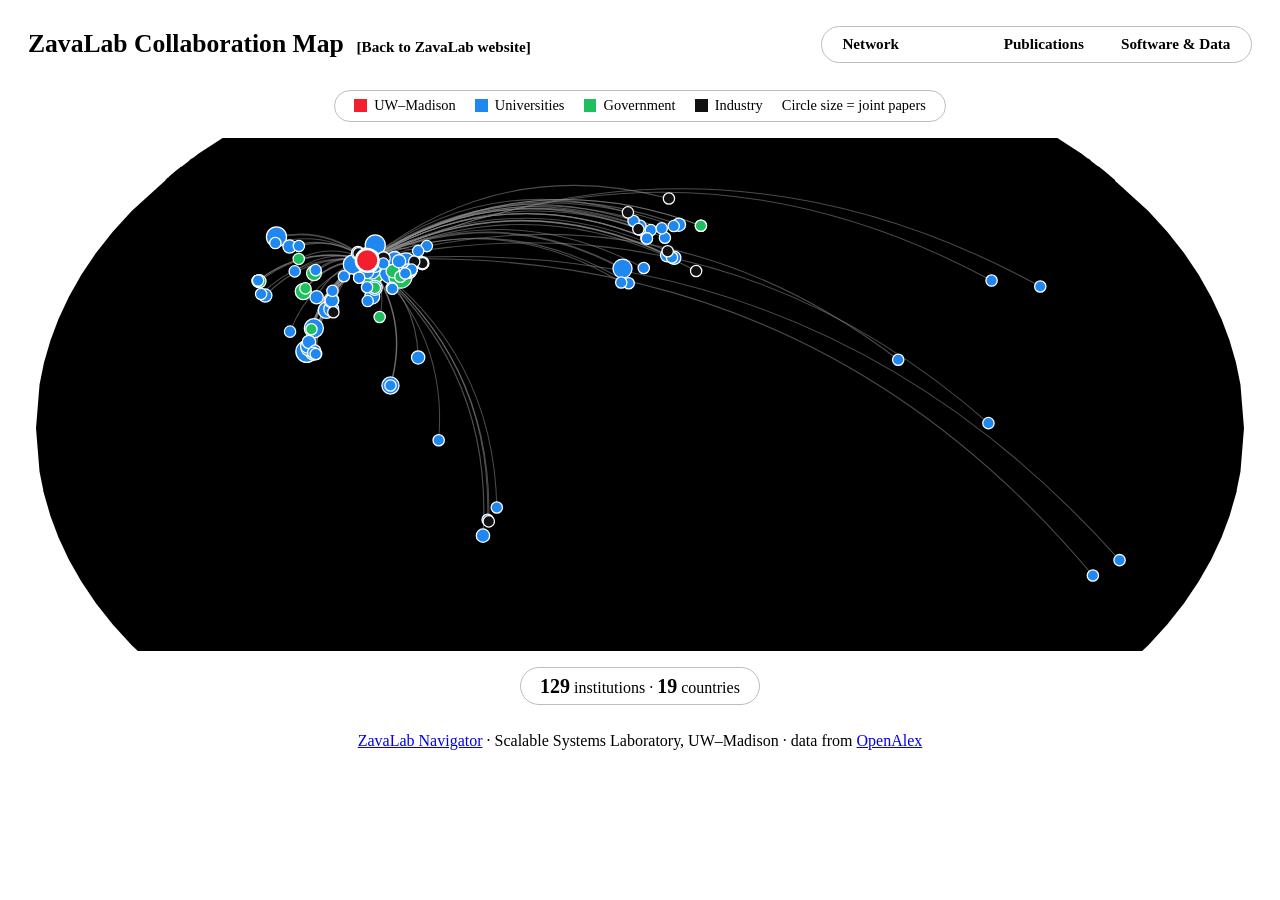
==== commit 546c6420: "Back link to Google Site home; ZavaLab Navigator; Map tab Co-Authored-By: Claude Opus 5.5 <noreply@a" ====
--- a/map/index.html
+++ b/map/index.html
@@ -1,11 +1,11 @@
-<!DOCTYPE html><html lang="en" data-theme="light" data-astro-cid-frgjnztm><head><meta charset="utf-8"><meta name="viewport" content="width=device-width, initial-scale=1"><meta name="robots" content="noindex"><title>ZavaLab Collaborations Locations · Scalable Systems Lab</title><link rel="icon" href="/ZavaLab/favicon.svg" type="image/svg+xml"><base target="_blank"><link rel="stylesheet" href="/ZavaLab/_astro/data.Bk3GAiUX.css"><style>.collab-head[data-astro-cid-nk37m64y]{flex-wrap:wrap;justify-content:space-between;align-items:center;gap:.6rem 1.5rem;margin:.2rem 0 .6rem;display:flex}h1[data-astro-cid-nk37m64y]{margin:0;font-size:1.6rem}h1[data-astro-cid-nk37m64y] a[data-astro-cid-nk37m64y]{color:inherit;text-decoration:none}h1[data-astro-cid-nk37m64y] a[data-astro-cid-nk37m64y]:hover{color:var(--red)}.tabs[data-astro-cid-nk37m64y]{border:1px solid #bdbdbd;border-radius:999px;gap:2px;padding:3px;display:inline-flex}.tabs[data-astro-cid-nk37m64y] a[data-astro-cid-nk37m64y]{color:var(--text);border-radius:999px;padding:.35rem 1.1rem;font-size:.95rem;font-weight:600;text-decoration:none}.tabs[data-astro-cid-nk37m64y] a[data-astro-cid-nk37m64y]:hover{background:var(--bg-soft)}.tabs[data-astro-cid-nk37m64y] a[data-astro-cid-nk37m64y][aria-current=page]{background:var(--red);color:#fff}.title-row[data-astro-cid-nk37m64y]{flex-wrap:wrap;align-items:baseline;gap:.3rem .8rem;display:flex}.home-link[data-astro-cid-nk37m64y]{color:var(--red);font-size:.95rem;font-weight:600;text-decoration:none}.home-link[data-astro-cid-nk37m64y]:hover{text-decoration:underline}
+<!DOCTYPE html><html lang="en" data-theme="light" data-astro-cid-frgjnztm><head><meta charset="utf-8"><meta name="viewport" content="width=device-width, initial-scale=1"><meta name="robots" content="noindex"><title>ZavaLab Collaboration Map · Scalable Systems Lab</title><link rel="icon" href="/ZavaLab/favicon.svg" type="image/svg+xml"><base target="_blank"><link rel="stylesheet" href="/ZavaLab/_astro/data.Bk3GAiUX.css"><style>.collab-head[data-astro-cid-nk37m64y]{flex-wrap:wrap;justify-content:space-between;align-items:center;gap:.6rem 1.5rem;margin:.2rem 0 .6rem;display:flex}h1[data-astro-cid-nk37m64y]{margin:0;font-size:1.6rem}h1[data-astro-cid-nk37m64y] a[data-astro-cid-nk37m64y]{color:inherit;text-decoration:none}h1[data-astro-cid-nk37m64y] a[data-astro-cid-nk37m64y]:hover{color:var(--red)}.tabs[data-astro-cid-nk37m64y]{border:1px solid #bdbdbd;border-radius:999px;gap:2px;padding:3px;display:inline-flex}.tabs[data-astro-cid-nk37m64y] a[data-astro-cid-nk37m64y]{color:var(--text);border-radius:999px;padding:.35rem 1.1rem;font-size:.95rem;font-weight:600;text-decoration:none}.tabs[data-astro-cid-nk37m64y] a[data-astro-cid-nk37m64y]:hover{background:var(--bg-soft)}.tabs[data-astro-cid-nk37m64y] a[data-astro-cid-nk37m64y][aria-current=page]{background:var(--red);color:#fff}.title-row[data-astro-cid-nk37m64y]{flex-wrap:wrap;align-items:baseline;gap:.3rem .8rem;display:flex}.home-link[data-astro-cid-nk37m64y]{color:var(--red);font-size:.95rem;font-weight:600;text-decoration:none}.home-link[data-astro-cid-nk37m64y]:hover{text-decoration:underline}
 body.embed{background:#fff;padding:8px}.embed-credit[data-astro-cid-frgjnztm]{text-align:center;margin:.6rem 0 0}
 .collab[data-astro-cid-5mny7v6g]{max-width:1400px;margin:0 auto;padding:.4rem 12px 0}
 .map-wrap[data-astro-cid-qi6nhn4a]{grid-template-columns:minmax(0,1fr);align-items:start;gap:1rem;display:grid}.map-wrap[data-astro-cid-qi6nhn4a].has-panel{grid-template-columns:minmax(0,1fr) 340px}@media (width<=900px){.map-wrap[data-astro-cid-qi6nhn4a].has-panel{grid-template-columns:1fr}}.map-card[data-astro-cid-qi6nhn4a]{padding:.5rem}.map-box[data-astro-cid-qi6nhn4a]{position:relative}#world[data-astro-cid-qi6nhn4a]{width:100%;height:auto;display:block}#map-panel[data-astro-cid-qi6nhn4a]{max-height:80vh;font-size:.92rem;overflow:auto}.map-legend[data-astro-cid-qi6nhn4a],.map-totals[data-astro-cid-qi6nhn4a]{border:1px solid #bdbdbd;border-radius:1.4rem;width:fit-content;max-width:100%;padding:.4rem 1.2rem}.map-legend[data-astro-cid-qi6nhn4a]{flex-wrap:wrap;justify-content:center;gap:.3rem 1.2rem;margin:.6rem auto 1rem;font-size:.9rem;list-style:none;display:flex}.map-legend[data-astro-cid-qi6nhn4a] li[data-astro-cid-qi6nhn4a]{align-items:center;gap:.45rem;display:flex}.map-legend[data-astro-cid-qi6nhn4a] .dot[data-astro-cid-qi6nhn4a]{width:.8rem;height:.8rem}.map-totals[data-astro-cid-qi6nhn4a]{text-align:center;color:var(--muted);margin:1rem auto .6rem}.map-totals[data-astro-cid-qi6nhn4a] strong[data-astro-cid-qi6nhn4a]{color:var(--red);font-size:1.25rem}#world[data-astro-cid-qi6nhn4a] .sphere[data-astro-cid-qi6nhn4a]{fill:var(--bg-soft)}#world[data-astro-cid-qi6nhn4a] .land[data-astro-cid-qi6nhn4a]{fill:var(--border);stroke:var(--bg);stroke-width:.5px}#world[data-astro-cid-qi6nhn4a] .arcs[data-astro-cid-qi6nhn4a] path[data-astro-cid-qi6nhn4a]{fill:none;stroke:#8a8a8a;stroke-opacity:.55;transition:stroke-opacity .15s}#world[data-astro-cid-qi6nhn4a] .insts[data-astro-cid-qi6nhn4a] circle[data-astro-cid-qi6nhn4a]{stroke:#fff;stroke-width:1px;cursor:pointer;outline:none;transition:opacity .15s}#world[data-astro-cid-qi6nhn4a] .insts[data-astro-cid-qi6nhn4a] circle[data-astro-cid-qi6nhn4a].home{stroke-width:2px}#world[data-astro-cid-qi6nhn4a].focus .arcs[data-astro-cid-qi6nhn4a] path[data-astro-cid-qi6nhn4a]{stroke-opacity:.12}#world[data-astro-cid-qi6nhn4a].focus .arcs[data-astro-cid-qi6nhn4a] path[data-astro-cid-qi6nhn4a].on{stroke:var(--red);stroke-opacity:.95}#world[data-astro-cid-qi6nhn4a].focus .insts[data-astro-cid-qi6nhn4a] circle[data-astro-cid-qi6nhn4a]:not(.on):not(.home){opacity:.35}#world[data-astro-cid-qi6nhn4a] .insts[data-astro-cid-qi6nhn4a] circle[data-astro-cid-qi6nhn4a].on,#world[data-astro-cid-qi6nhn4a] .insts[data-astro-cid-qi6nhn4a] circle[data-astro-cid-qi6nhn4a]:focus-visible{stroke:var(--red);stroke-width:2px}.map-tip[data-astro-cid-qi6nhn4a]{background:var(--card);border:1px solid var(--border);box-shadow:var(--shadow);pointer-events:none;white-space:nowrap;z-index:2;border-radius:8px;padding:.35rem .6rem;font-size:.82rem;position:absolute;transform:translate(-50%,calc(-100% - 10px))}#map-panel .plist{gap:.3rem;margin:.3rem 0;padding-left:1.1rem;display:grid}#map-panel h4{margin:1rem 0 .4rem}
-</style></head><body class="embed" data-astro-cid-frgjnztm><div class="collab" data-astro-cid-5mny7v6g><header class="collab-head" data-astro-cid-nk37m64y><div class="title-row" data-astro-cid-nk37m64y><h1 data-astro-cid-nk37m64y><a href="../" target="_self" title="All navigators" data-astro-cid-nk37m64y>ZavaLab Collaborations Locations</a></h1><a class="home-link" href="https://zavalab.engr.wisc.edu/collaborations" target="_top" data-astro-cid-nk37m64y>[Back to ZavaLab website]</a></div><nav class="tabs" aria-label="Views" data-astro-cid-nk37m64y><a href="../network/" target="_self" data-astro-cid-nk37m64y>Network</a><a href="./" target="_self" aria-current="page" data-astro-cid-nk37m64y>Locations</a><a href="../publications/" target="_self" data-astro-cid-nk37m64y>Publications</a><a href="../software/" target="_self" data-astro-cid-nk37m64y>Software &amp; Data</a></nav></header><div class="map-wrap" data-astro-cid-qi6nhn4a><div class="card map-card" data-astro-cid-qi6nhn4a><ul class="map-legend" aria-label="Institution colors" data-astro-cid-qi6nhn4a><li data-astro-cid-qi6nhn4a><span class="dot" style="background:#f2202e" data-astro-cid-qi6nhn4a></span>UW–Madison</li><li data-astro-cid-qi6nhn4a><span class="dot" style="background:#1e88f0" data-astro-cid-qi6nhn4a></span>Universities</li><li data-astro-cid-qi6nhn4a><span class="dot" style="background:#1fbf5f" data-astro-cid-qi6nhn4a></span>Government</li><li data-astro-cid-qi6nhn4a><span class="dot" style="background:#111111" data-astro-cid-qi6nhn4a></span>Industry</li><li class="muted" data-astro-cid-qi6nhn4a>Circle size = joint papers</li></ul><div class="map-box" data-astro-cid-qi6nhn4a><svg id="world" viewBox="0 19 960 408" role="group" aria-label="Map of coauthoring institutions" data-astro-cid-qi6nhn4a><path d="M215.808,0L480,0L744.192,0L766.556,2.268L783.787,6.378L797.778,11.68L809.78,17.751L830.674,31.237L849.623,45.777L883.957,76.989L899.008,93.488L912.376,110.435L923.985,127.684L933.849,145.097L942.029,162.571L948.599,180.04L953.631,197.476L957.184,214.874L960,249.598L957.184,284.322L953.631,301.721L948.599,319.156L942.029,336.626L933.849,354.1L923.985,371.513L912.376,388.761L899.008,405.708L883.957,422.208L849.623,453.42L830.674,467.96L809.78,481.446L797.778,487.516L783.787,492.819L766.556,496.929L744.192,499.197L480,499.197L215.808,499.197L193.444,496.929L176.213,492.819L162.222,487.516L150.22,481.446L129.326,467.96L110.377,453.42L76.043,422.208L60.992,405.708L47.624,388.761L36.015,371.513L26.151,354.1L17.971,336.626L11.401,319.156L6.369,301.721L2.816,284.322L0,249.598L2.816,214.874L6.369,197.476L11.401,180.04L17.971,162.571L26.151,145.097L36.015,127.684L47.624,110.435L60.992,93.488L76.043,76.989L110.377,45.777L129.326,31.237L150.22,17.751L162.222,11.68L176.213,6.378L193.444,2.268L215.808,0Z" class="sphere" data-astro-cid-qi6nhn4a></path><path d="M948.212,303.673L948.994,303.159L949.676,304.056L948.822,305.671L947.085,306.095L945.739,305.713L945.836,304.349L947.117,303.285ZM953.872,300.733L952.011,301.493L950.175,302.143L950.114,300.99L951.583,300.356L952.459,300.183L954.232,299.219L954.232,299.219L953.872,300.733ZM5.768,299.219L5.769,299.219L5.768,299.219L6.276,299.077L6.306,300.565L6.128,300.733L6.128,300.733L5.768,299.219ZM570.405,252.531L570.855,252.87L580.483,259.152L580.647,260.943L584.435,264.024L583.145,267.827L583.264,269.577L584.946,270.705L585.005,271.505L584.234,273.37L584.364,274.311L584.154,275.784L585.028,277.718L586.034,280.766L586.976,281.44L584.805,283.229L581.871,284.432L580.279,284.379L579.303,285.305L577.458,285.389L576.749,285.776L573.591,284.908L571.589,285.159L570.98,280.954L570.111,279.516L569.607,278.659L567.011,278.084L565.532,277.159L563.851,276.636L562.8,276.119L561.707,275.335L560.344,271.442L558.83,269.718L558.329,267.926L558.609,266.322L558.163,263.481L559.267,263.335L560.248,262.217L561.299,260.609L561.966,259.961L561.945,258.959L561.374,258.259L561.229,257.042L561.999,256.656L562.161,254.839L561.111,253.1L562.053,252.729L564.971,252.766ZM457.724,164.025L457.729,164.235L457.662,164.835L457.562,169.541L449.097,169.378L448.988,177.325L446.54,177.604L445.864,179.201L446.256,183.68L436.034,183.659L435.44,184.693L435.591,183.386L435.638,183.391L441.516,183.139L441.855,182.021L442.96,180.629L443.935,176.343L447.626,172.995L448.946,169.079L449.752,168.847L450.658,166.428L452.835,166.097L453.753,166.497L454.921,166.497L455.771,165.792L457.367,165.692L457.335,164.025ZM191.296,98.344L190.978,98.339L188.119,95.396L187.2,94.109L183.719,92.879L184.036,90.252L185.506,88.435L183.359,87.178L184.503,84.81L183.161,82.686L184.132,81.185L186.349,79.783L187.562,77.954L185.042,76.117L185.156,72.843L185.314,70.797L184.268,69.517L183.689,68.357L183.682,66.895L180.754,67.812L177.365,69.393L176.897,67.535L176.374,66.299L174.889,65.519L172.815,65.438L186.675,49.784L196.207,39.962L199.341,40.588L201.298,41.849L203.176,42.088L206.003,40.994L209.221,40.182L211.916,40.5L216.006,39.359L219.902,38.71L220.283,39.786L222.34,39.179L223.914,37.961L225.041,38.237L226.327,40.566L230.576,38.802L229.096,40.778L231.948,40.35L233.377,39.588L235.686,39.737L237.823,40.831L241.75,41.791L244.182,42.235L246.305,42.066L247.974,43.401L244.071,44.71L247.326,45.279L253.099,44.965L255.188,44.504L256.183,46.092L259.407,44.75L258.165,43.628L260.156,42.728L262.719,42.608L264.544,42.346L265.72,42.973L266.727,44.405L269.158,44.195L271.938,45.387L275.408,44.965L278.352,45.028L279.232,43.387L281.355,42.928L283.916,43.82L282.249,46.326L284.941,44.213L286.535,44.285L289.197,41.641L288.111,40.032L286.488,38.982L288.646,36.132L292.31,34.278L294.619,34.687L295.838,35.816L296.598,38.718L293.972,39.993L297.378,40.522L295.667,43.2L299.671,41.145L301.045,42.831L299.242,44.786L300.155,46.578L303.435,44.66L306.273,42.386L308.126,39.517L310.855,39.72L313.605,40.103L315.564,41.397L314.947,42.697L312.633,44.101L313.284,45.517L312.3,46.812L307.218,48.68L304.103,49.093L302.421,48.286L301.029,49.634L297.72,51.907L296.434,53.095L292.95,54.933L289.826,55.114L287.482,56.271L286.325,58.057L283.646,58.402L279.739,60.643L275.616,63.778L273.527,65.989L271.591,69.268L274.577,69.743L274.165,72.408L274.086,74.579L277.489,74.011L281.024,75.255L282.724,76.351L283.684,77.714L286.132,78.512L287.964,79.729L291.623,79.896L293.956,80.181L292.504,82.7L291.972,85.645L292.293,88.94L294.639,91.752L296.793,90.788L299.212,87.751L299.869,83.111L298.899,81.575L303.092,80.216L306.484,78.179L308.564,76.171L309.189,74.249L308.731,71.819L306.993,69.676L310.925,66.714L311.145,64.171L312.481,59.827L314.286,59.186L317.601,59.94L319.687,60.207L321.796,59.481L323.364,60.418L325.303,62.031L325.496,63.111L329.265,63.324L328.225,65.675L327.503,69.244L329.342,69.686L330.29,71.36L334.089,69.782L337.382,66.661L339.327,65.357L340.079,67.869L341.637,71.491L342.906,74.924L341.394,76.732L343.85,78.36L345.351,80.019L348.719,80.767L349.898,81.698L350.07,84.17L351.734,84.557L352.341,85.665L351.588,88.975L349.605,90.087L347.662,91.125L343.545,92.18L339.934,94.628L335.846,95.113L331.04,94.482L327.545,94.462L325.071,94.669L322.446,96.813L319.045,98.141L314.414,102.121L310.832,104.906L313.002,104.41L318.005,100.449L323.706,97.943L327.301,97.649L328.954,99.116L326.148,101.136L325.98,104.389L326.134,106.675L328.837,108.19L332.904,107.748L336.167,104.343L335.765,106.541L337.037,107.64L333.576,109.63L327.801,111.438L325.094,112.672L321.838,114.874L320.059,114.646L320.637,112.063L325.48,109.548L321.611,109.645L318.841,110.016L317.755,108.298L318.934,104.169L318.139,103.295L316.39,103.806L315.84,103.014L313.345,105.296L311.928,107.655L310.672,109.038L309.518,109.506L308.704,109.661L308.244,110.413L303.816,110.413L300.161,110.433L298.909,110.995L295.695,113.188L295.328,113.426L294.195,114.62L291.976,114.615L289.594,114.631L288.358,115.112L288.558,115.712L288.492,116.65L288.354,116.961L284.72,118.48L282.068,118.963L278.734,120.605L278.118,120.605L277.44,120.121L277.304,119.68L277.455,119.363L278.323,118.288L279.998,116.603L281.278,114.796L281.652,112.14L282.062,109.378L280.049,107.953L280.538,107.414L280.316,107.039L279.662,107.039L279.349,106.562L279.483,105.844L278.909,106.157L278.298,106.064L278.552,105.762L278.101,105.465L278.157,104.671L276.663,103.704L275.125,102.697L273.252,101.529L271.456,100.439L269.013,101.289L268.227,101.32L265.632,100.535L263.561,100.927L261.657,99.996L259.446,99.518L257.879,99.335L257.366,98.826L257.66,97.178L256.86,97.193L256.353,98.344L251.488,98.344L243.442,98.344L235.455,98.344L228.407,98.344L221.35,98.344L214.42,98.344L207.254,98.344L204.944,98.344L197.972,98.344ZM300.049,59.458L302.306,58.182L305.219,58.21L304.901,58.742L301.615,60.268L300.132,60.207ZM324.085,32.047L322.763,30.718L323.417,29.818L324.448,29.654L328.717,29.919L331.24,31.294L331.008,31.987L328.969,31.915L326.9,31.859L324.554,32.2ZM307.428,60.474L308.664,59.645L309.514,59.706L309.777,60.273L308.231,61.729L307.391,61.494L307.232,60.667ZM301.049,26.645L299.28,27.595L296.637,27.412L294.818,26.77L296.711,25.673L299.964,25.021L300.953,25.874ZM305.551,20.575L304.65,20.642L301.294,20.492L301.379,19.844L305.075,19.879L306.003,20.307ZM302.772,17.716L304.225,18.503L302.961,19.333L299.791,19.809L298.782,19.27L298.8,18.414L299.565,17.475L301.847,17.567ZM310.462,28.087L307.573,27.783L303.063,26.993L303.429,25.652L304.135,24.453L303.078,23.407L299.427,23.116L297.873,22.38L299.41,21.414L303.135,21.561L304.573,22.32L308.268,22.316L309.266,23.096L308.125,23.994L309.877,24.539L310.652,25.111L313.13,25.217L315.758,25.422L319.151,24.898L323.162,24.69L326.121,24.861L327.542,25.775L327.303,26.782L325.677,27.433L322.468,27.962L320.213,27.662L314.44,28.041ZM274.683,19.111L276.914,19.469L275.581,20.162L271.43,20.832L269.463,20.079L271.736,19.344ZM276.84,17.628L278.723,18.087L276.006,18.53L272.956,18.526L273.343,18.203L275.972,17.525ZM351.116,91.431L349.38,93.302L347.146,95.912L348.932,94.906L350.34,95.543L349.247,96.585L351.123,97.406L352.386,96.676L354.496,97.598L353.236,99.797L355.004,99.284L354.934,100.877L355.233,102.748L353.628,105.408L352.531,105.521L351.093,104.952L352.182,102.478L351.617,102.095L348.245,104.717L346.849,104.609L348.864,103.193L346.764,102.457L344.179,102.636L339.605,102.544L339.47,101.651L341.218,100.591L340.405,99.777L342.865,97.969L346.557,93.211L348.454,91.521L350.742,90.498L351.781,90.628ZM304.164,52.186L305.957,53.118L307.918,53.965L307.429,55.262L309.093,55.049L310.145,55.956L307.817,56.819L304.855,56.16L304.315,54.929L301.444,56.383L297.651,57.805L297.792,56.197L294.766,56.461L297.359,55.109L298.814,52.966L300.927,50.485L302.31,50.709L302.033,51.893L303.341,51.476ZM325.365,33.183L327.82,32.179L331.42,33.457L333.453,34.67L333.095,35.785L337.081,35.205L338.29,36.836L342.579,37.856L343.808,38.898L344.544,41.335L340.241,42.555L344.229,44.276L347.213,44.857L349.107,47.3L352.28,47.476L350.852,49.352L345.891,52.489L343.801,51.33L341.654,48.743L338.822,49.079L337.866,50.618L339.366,52.191L341.679,53.44L342.238,54.163L342.499,56.865L340.958,58.845L338.572,58.099L334.17,55.9L336.166,58.266L337.7,59.935L337.654,60.902L332.291,59.795L328.397,58.192L326.413,56.856L327.508,56.081L325.005,54.675L322.56,53.357L322.218,54.144L315.905,54.578L314.591,53.642L316.989,51.646L320.944,51.6L325.414,51.252L325.193,50.289L326.57,48.952L330.532,46.348L330.545,45.176L330.214,44.267L327.75,42.991L324.107,42.097L325.763,41.432L324.51,39.812L322.819,39.663L321.734,38.78L320.22,39.548L316.386,39.883L309.415,39.302L305.642,38.539L302.647,38.149L301.572,37.245L304.415,36.071L301.606,36.063L302.717,33.479L305.766,31.226L308.475,30.206L313.932,29.54L311.418,31.154L311.918,32.725L315.05,30.696L320.636,29.675L322.339,32.264L321.028,33.921ZM297.759,28.722L301.717,28.806L304.963,29.41L300.476,31.634L297.8,32.123L294.348,34.016L292.168,33.921L292.565,31.702L293.522,30.455L295.33,29.397ZM247.99,23.892L253.085,22.112L258.566,20.591L261.379,20.626L264.296,20.284L262.142,22.084L259.849,22.906L257.976,23.023L253.417,24.043L250.012,24.413ZM177.672,83.408L180.019,83.175L177.095,86.505L177.551,88.875L176.633,88.87L176.127,87.522L176.173,86.167L175.632,85.252L176.087,83.962L176.856,83.032ZM288.038,16.513L291.292,16.819L295.393,17.635L295.736,18.715L295.542,19.676L292.769,19.418L290.461,18.673L286.44,18.592L288.903,17.915L287.259,17.372ZM188.905,99.818L187.486,100.235L184.383,98.867L184.276,97.806L182.788,96.757L182.864,95.907L180.776,95.366L180.849,93.746L181.469,93.055L183.515,93.705L184.681,94.154L186.684,94.472L186.871,95.502L187.216,96.919L188.855,98.156ZM246.38,27.945L248.632,28.458L253.418,28.596L254.626,29.313L255.746,30.362L252.733,30.993L246.341,32.759L242.298,34.537L241.303,35.647L234.967,36.884L234.937,35.759L231.625,34.412L233.485,33.337L236.603,31.494L239.881,29.852L239.492,28.333ZM275.788,24.543L277.839,24.14L279.724,24.246L279.002,25.426L276.824,26.583L270.018,26.96L264.217,28.024L261.236,28.083L261.734,27.279L266.707,26.2L257.809,26.488L255.56,26.051L260.481,23.694L262.928,23.027L267.438,23.832L269.445,25.258L272.594,25.443L272.045,23.144L274.605,22.28L276.273,22.553L275.835,23.69ZM272.373,31.358L273.73,32.375L273.011,34.843L272.226,36.649L274.605,37.926L277.326,39.148L276.276,40.292L272.813,40.504L273.38,41.508L272.003,42.47L268.628,42.057L265.667,41.348L263.202,41.508L258.716,42.399L253.266,42.79L249.454,43.04L249.335,41.8L247.15,41.087L245.121,41.379L244.345,39.315L245.911,39.043L249.377,38.6L252.11,38.714L255.088,38.263L251.72,37.66L247.277,37.865L244.489,37.813L244.256,36.867L249.75,35.837L246.66,35.876L243.795,35.201L247.151,33.294L249.417,32.29L256.014,30.764L257.573,31.247L255.558,32.426L260.571,31.664L262.202,32.935L265.503,31.647L266.596,32.473L266.164,34.964L268.007,33.912L268.752,31.324L270.768,30.959ZM283.511,32.29L282.642,30.65L285.895,29.444L287.792,29.966L291.495,29.65L291.443,30.375L288.719,31.574L290.867,32.657L288.849,34.942L284.889,35.933L283.134,35.716L282.487,34.743L279.095,32.785L279.762,31.979ZM273.312,30.05L275.992,29.949L277.015,30.498L273.958,32.153L272.355,30.4ZM295.221,22.456L295.714,23.556L294.745,24.788L292.397,26.596L289.043,26.844L287.312,26.455L288.539,25.037L285.267,25.226L286.773,23.366L288.737,23.439L292.287,22.629L294.804,22.766ZM308.212,13.683L310.155,13.039L312.147,12.89L311.901,12.414L316.144,12.309L317.215,13.425L319.76,13.882L322.296,14.288L322.37,15.723L323.914,16.434L320.83,17.099L315.966,18.804L312.561,18.967L309.006,18.673L307.87,17.75L308.665,16.932L310.673,16.34L307.333,16.355L306.064,15.623L305.944,14.634ZM319.089,11.007L322.144,10.628L324.263,10.564L328.07,10.243L331.492,9.517L333.527,9.615L334.781,10.163L337.304,9.118L339.95,8.813L343.288,8.607L348.643,8.531L349.336,8.73L354.662,8.414L358.259,8.534L361.873,8.651L366.334,8.801L369.823,9.041L372.529,9.563L372.014,10.08L367.022,10.942L362.428,11.348L360.45,11.807L364.307,11.796L359.112,13.054L355.734,13.651L351.29,15.415L347.278,15.779L345.778,16.228L340.087,16.468L342.38,16.747L340.814,17.144L341.493,18.26L339.173,19.041L335.844,19.691L334.302,20.603L331.198,21.299L331.078,21.832L334.341,21.741L333.982,22.316L327.967,23.746L323.51,23.088L317.708,23.455L315.117,23.168L311.657,23.043L312.322,21.904L316.202,21.374L316.648,19.691L317.913,19.531L322.062,20.532L320.725,19.049L318.106,18.611L320.346,17.731L324.048,17.194L325.24,16.415L323.452,15.552L323.734,14.433L328.558,14.528L329.769,14.763L333.288,13.976L329.487,13.73L323.089,13.867L320.66,13.146L320.071,12.302L318.676,11.7ZM325.468,45.926L323.733,46.709L321.348,46.844L321.52,45.544L323.174,44.061L325.241,43.695L326.456,44.423L325.893,45.557ZM285.85,40.539L286.401,41.539L284.52,42.457L282.33,41.663L280.483,41.951L278.539,40.773L280.887,39.966L283.085,38.841L284.7,39.579L285.579,40.046ZM329.137,95.73L330.019,95.482L332.873,96.231L334.911,97.482L334.825,98.029L333.667,98.085L330.896,97.142ZM327.882,104.256L328.312,105.731L329.937,106.136L332.165,106.054L330.663,107.296L329.735,107.491L327.042,106.208L326.726,105.193ZM191.296,98.344L197.972,98.344L204.944,98.344L207.254,98.344L214.42,98.344L221.35,98.344L228.407,98.344L235.455,98.344L243.442,98.344L251.488,98.344L256.353,98.344L256.86,97.193L257.66,97.178L257.366,98.826L257.879,99.335L259.446,99.518L261.657,99.996L263.561,100.927L265.632,100.535L268.227,101.32L269.013,101.289L271.456,100.439L273.252,101.529L275.125,102.697L276.663,103.704L278.157,104.671L278.101,105.465L278.552,105.762L278.298,106.064L278.909,106.157L279.483,105.844L279.349,106.562L279.662,107.039L280.316,107.039L280.538,107.414L280.049,107.953L282.062,109.378L281.652,112.14L281.278,114.796L279.998,116.603L278.323,118.288L277.455,119.363L277.304,119.68L277.44,120.121L278.118,120.605L278.734,120.605L282.068,118.963L284.72,118.48L288.354,116.961L288.492,116.65L288.558,115.712L288.358,115.112L289.594,114.631L291.976,114.615L294.195,114.62L295.328,113.426L295.695,113.188L298.909,110.995L300.161,110.433L303.816,110.413L308.244,110.413L308.704,109.661L309.518,109.506L310.672,109.038L311.928,107.655L313.345,105.296L315.84,103.014L316.39,103.806L318.139,103.295L318.934,104.169L317.755,108.298L318.841,110.016L318.985,111.016L316.02,112.491L313.251,113.545L310.455,114.449L308.679,116.266L308.082,116.955L307.621,118.579L308,120.204L308.99,120.282L309.028,119.16L309.578,119.841L309.158,120.719L307.376,121.218L306.221,121.161L304.277,121.697L303.172,121.847L301.706,121.998L299.434,122.888L303.183,122.31L303.754,122.893L300.081,123.815L298.517,123.82L298.687,123.445L297.719,124.3L298.407,124.44L297.301,126.652L294.89,129.027L294.915,128.233L294.413,128.077L293.805,127.304L293.883,128.965L294.358,129.513L294.109,130.679L293.015,131.882L291.003,134.353L290.809,134.227L292.098,132.123L291.126,130.946L291.491,128.38L290.675,129.712L290.701,131.673L289.191,131.186L290.644,132.185L290.025,135.128L290.682,135.343L290.685,136.412L290.31,139.511L288.193,141.814L285.379,142.733L283.318,144.55L282.012,144.75L280.475,145.89L279.887,146.935L276.663,148.948L274.907,150.425L273.309,152.271L272.446,154.474L272.457,156.636L272.77,159.292L273.487,161.49L273.241,162.837L273.803,166.439L273.352,168.532L273.032,169.741L272.069,171.639L271.23,172.033L270.017,171.655L269.84,170.293L268.987,169.578L268.09,166.907L267.335,164.53L267.178,163.315L268.106,161.248L267.736,159.539L266.273,156.941L265.381,156.467L262.499,157.877L262.082,157.719L261.151,156.273L259.722,155.5L256.752,155.894L254.562,155.547L252.567,155.762L251.411,156.246L251.684,157.072L251.358,158.334L251.766,158.95L251.19,159.355L250.341,158.897L249.254,159.486L247.414,159.392L245.876,157.751L243.562,158.134L241.87,157.414L240.227,157.635L237.905,158.361L235.041,160.664L232.187,162.006L230.447,163.489L229.552,164.888L229.057,167.028L228.869,168.521L229.131,169.578L228.107,169.673L226.419,168.989L224.61,168.022L224.205,166.565L224.128,164.388L223.02,162.616L222.566,160.796L221.803,158.671L220.311,157.43L218.208,157.488L215.978,159.944L214.093,159.013L213.007,158.077L212.819,156.367L212.409,154.742L211.27,153.375L210.242,152.397L209.622,151.293L205.226,151.293L204.857,152.576L202.834,152.576L197.777,152.597L192.637,150.41L189.283,148.901L189.713,148.291L186.39,148.628L183.432,148.869L183.529,147.282L182.487,145.496L181.433,145.123L181.464,144.235L180.103,144.078L179.487,143.243L177.259,142.933L176.794,142.434L177.107,140.733L175.827,137.617L175.422,133.316L175.798,132.599L175.111,131.579L174.263,128.991L174.995,126.474L174.418,124.79L176.089,122.243L177.203,119.607L177.522,117.256L179.856,114.372L181.51,111.603L183.186,108.843L184.868,104.778L185.504,102.192L185.588,100.795L186.193,100.21L189.051,101.228L188.79,104.077L189.8,103.28L190.74,100.81ZM73.411,187.548L73.805,187.816L74.124,188.23L74.524,189.316L74.416,189.489L73.236,190.15L72.279,190.633L71.767,191.152L71.222,190.712L71.508,189.846L71.355,188.713L71.573,188.372L72.154,187.863L72.13,187.254L72.355,186.966L72.538,187.023ZM72.409,185.423L72.094,185.795L71.151,186.021L70.882,185.365L70.648,185.113L70.671,184.919L70.996,184.656L71.848,184.95ZM70.757,184.147L70.583,184.478L69.207,184.389L69.507,184.011ZM67.914,182.467L68.074,182.667L68.54,183.696L68.35,183.874L68.183,183.832L67.302,183.722L67.167,183.024L67.099,182.898ZM64.864,180.923L64.702,181.648L64.305,181.952L63.594,181.391L63.79,181.165L64.282,180.86ZM117.539,65.219L119.012,65.476L118.172,66.551L116.399,66.99L115.479,66.466L114.915,65.699ZM140.3,72.055L141.61,72.249L141.789,73.134L138.709,74.497L135.557,75.591L135.042,74.851L135.849,73.507L138.742,72.49ZM196.207,39.962L186.675,49.784L172.815,65.438L174.889,65.519L176.374,66.299L176.897,67.535L177.365,69.393L180.754,67.812L183.682,66.895L183.689,68.357L184.268,69.517L185.314,70.797L185.156,72.843L185.042,76.117L187.562,77.954L186.349,79.783L184.132,81.185L183.641,80.088L182.293,79.164L183.454,76.644L182.269,74.317L183.092,71.616L181.103,71.433L177.645,71.36L175.69,70.541L173.498,67.601L171.84,67.067L168.854,66.061L165.623,66.304L162.448,65.01L160.912,63.816L157.974,64.408L156.713,66.361L155.344,66.542L152.303,67.129L149.538,68.08L146.574,68.683L147.737,67.019L151.193,64.261L154.276,63.399L154.319,62.7L150.142,64.256L146.961,66.127L142.01,68.132L142.395,69.508L138.523,71.548L135.091,72.747L132.107,73.618L130.455,74.885L125.68,76.371L123.812,77.729L120.125,78.963L118.764,78.742L115.967,79.552L112.827,80.54L110.114,81.511L105.504,82.345L105.571,81.856L109.223,80.496L112.202,79.601L115.981,78.013L119.055,77.69L121.193,76.502L125.794,74.783L126.799,74.205L129.329,73.197L131.635,71.033L134.264,69.354L130.948,70.214L130.678,69.724L128.548,70.758L128.427,69.316L126.898,70.334L127.372,68.923L124.12,70.056L122.77,70.056L124.156,68.367L125.525,67.334L125.073,66.328L121.716,66.866L121.146,65.547L120.318,64.872L121.876,63.29L121.403,62.101L123.861,60.502L127.185,58.957L129.4,57.544L131.331,57.344L132.347,57.782L135.42,56.457L136.715,56.694L139.202,55.845L140.087,54.596L139.416,54.107L142.061,53.058L140.741,53.09L137.891,53.679L136.614,54.283L135.586,53.679L132.286,53.988L129.899,53.334L130.197,52.241L129.276,50.672L133.446,49.547L139.525,48.236L141.225,48.236L139.473,49.579L143.972,49.475L144.091,47.815L142.668,46.799L142.697,45.467L142.008,44.338L140.168,43.503L142.899,42.128L146.596,42.044L150.526,40.849L152.473,39.583L155.964,38.351L158.263,38.053L163.372,36.91L165.006,37.084L169.643,35.716L172.032,36.254L172.161,37.411L173.602,36.914L176.794,37.067L176.021,37.66L178.593,38.101L180.91,37.843L184.248,38.657L187.842,38.903L189.035,39.241L192.144,38.819L194.39,39.597ZM116.023,55.798L116.759,56.322L118.387,56.039L119.327,56.763L121.049,57.13L120.557,57.428L118.32,58.01L117.336,57.414L117.058,56.916L115.012,57.074L114.768,56.833ZM685.065,97.7L684.053,99.696L682.211,99.981L683.238,102.999L682.416,104.364L677.347,103.372L677.526,108.796L676.519,109.47L672.166,110.686L676.02,115.987L674.607,116.784L675.331,118.532L673.697,118.081L672.141,116.981L668.445,116.66L664.394,116.577L663.618,116.914L659.791,115.629L658.592,116.261L658.723,118.07L654.433,117.012L652.952,117.448L652.769,118.792L651.524,119.358L648.85,121.499L648.33,123.695L647.416,123.716L646.389,122.258L643.255,122.16L642.138,119.643L640.948,119.623L640.366,116.546L636.897,114.315L632.813,114.553L630.082,114.998L627.111,112.243L624.865,111.093L620.613,108.915L620.102,108.652L614.348,110.449L616.87,121.728L615.651,121.879L613.449,119.472L611.625,118.61L608.991,119.249L608.112,120.272L607.835,119.524L608.179,118.247L607.503,117.178L604.482,116.132L602.848,113.39L601.355,112.615L601.078,111.624L603.477,111.913L603.111,109.687L605.044,109.192L607.239,109.645L607.019,106.685L606.169,104.814L603.82,104.958L601.637,104.22L599.176,105.552L597.087,106.187L595.767,105.695L595.692,104.139L593.758,102.121L592.012,102.207L589.59,100.164L590.467,97.887L589.653,97.279L590.805,93.998L593.587,95.725L593.386,93.549L597.403,90.317L600.998,90.242L606.631,92.295L609.7,93.499L611.834,92.245L615.495,92.185L618.906,93.725L619.327,92.844L622.636,92.97L622.8,91.562L618.453,89.526L620.241,88.086L619.568,87.283L621.533,86.52L619.261,84.508L619.99,83.507L628.172,82.493L629.039,81.772L634.334,80.698L635.932,79.493L640.222,80.117L642.06,83.135L644.171,82.424L647.464,83.422L647.874,85.019L650.01,84.855L654.644,82.093L654.173,83.007L657.983,85.272L666.035,92.773L666.674,91.22L670.539,92.929L673.577,92.17L675.077,92.703L676.875,94.421L678.734,95.002L680.238,96.271L683.094,95.871ZM616.87,121.728L614.348,110.449L620.102,108.652L620.613,108.915L624.865,111.093L627.111,112.243L630.082,114.998L632.813,114.553L636.897,114.315L640.366,116.546L640.948,119.623L642.138,119.643L643.255,122.16L646.389,122.258L647.416,123.716L648.33,123.695L648.85,121.499L651.524,119.358L652.769,118.792L653.577,119.093L652.042,121.078L654.146,122.238L655.69,121.473L659.014,123.091L656.447,125.306L654.496,125.003L653.507,125.082L652.94,124.227L653.091,122.8L649.997,123.513L649.696,125.493L648.933,127.194L646.841,127.048L646.517,128.411L648.5,129.142L649.56,131.443L648.859,134.573L646.837,133.923L645.454,133.902L645.106,132.008L641.524,130.684L638.604,129.174L636.679,127.722L633.403,125.593L631.491,122.42L630.545,121.858L627.926,121.998L626.854,121.369L626.048,118.921L622.411,117.303L620.752,119.082L618.898,120.142L619.617,121.686ZM855.885,257.622L860.439,259.747L865.289,261.512L867.055,263.089L868.449,264.64L868.751,266.463L873.05,268.37L873.579,270.005L871.1,270.339L871.524,272.393L873.713,274.42L875.101,277.697L876.633,277.593L876.375,278.962L878.37,279.485L877.499,280.065L880.16,281.367L879.76,282.261L877.975,282.476L877.418,281.676L875.187,281.331L872.559,280.865L870.723,278.894L869.397,277.195L868.289,274.493L864.947,273.14L862.618,274.023L860.896,275.042L861.005,277.321L858.809,278.382L857.382,277.865L854.641,277.734L855.453,267.675ZM886.787,260.891L887.758,261.878L887.992,263.481L887.111,264.301L886.711,262.484L886.146,261.288L884.981,260.28L883.517,258.964L881.629,258.055L882.392,257.308L883.804,258.175L884.682,258.854L885.777,259.596ZM882.832,267.618L881.321,268.37L879.906,269.091L878.488,269.086L876.369,268.192L874.915,267.33L875.199,266.375L877.557,266.824L879.03,266.583L879.526,265.105L879.914,265.027L880.069,266.667L881.599,266.432L882.415,265.377L883.967,264.275L883.777,262.457L885.373,262.4L885.884,262.907L885.74,264.614L884.73,266.5L883.313,266.751ZM892.15,266.072L892.908,266.772L894.059,268.73L895.231,269.775L894.785,270.642L894.012,270.951L892.961,269.765L891.943,267.806L891.538,265.455L891.921,265.158ZM855.885,257.622L855.453,267.675L854.641,277.734L852.527,275.199L849.885,274.582L849.144,275.46L845.767,275.554L847.118,273.041L848.865,272.184L848.427,268.83L847.309,266.239L842.292,263.627L840.109,263.366L836.231,260.515L835.384,262.013L834.346,262.285L833.788,261.157L833.829,259.815L831.844,258.301L834.744,257.188L836.643,257.246L836.443,256.431L832.537,256.426L831.518,254.588L829.146,254.019L828.042,252.489L831.639,251.742L833.008,250.74L837.282,252.004L837.692,253.152L838.336,258.139L841.029,259.987L843.356,256.713L846.459,254.854L848.83,254.849L851.092,255.925L853.041,257.032ZM812.033,277.039L812.246,277.65L812.207,278.586L810.252,280.891L807.909,281.571L807.631,281.2L807.975,280.149L809.292,278.267ZM837.11,270.872L837.014,268.548L837.554,267.44L838.173,266.395L838.723,267.299L838.628,268.772ZM794.102,236.835L792.682,239.618L794.716,242.543L794.283,243.963L797.314,246.814L794.159,247.179L793.275,249.283L793.381,252.077L790.795,254.186L790.671,257.261L789.502,261.977L789.148,260.88L786.067,262.269L785.077,260.384L783.183,260.207L781.879,259.22L778.679,260.327L777.753,258.838L776.002,259.006L773.814,258.65L773.484,254.51L772.17,253.653L770.904,251.017L770.54,248.317L770.825,245.456L772.379,243.409L772.86,245.472L774.7,247.216L776.414,246.584L778.115,246.808L779.654,245.247L780.927,244.976L783.462,245.842L785.624,245.185L786.913,240.892L787.91,239.822L788.71,236.313L791.769,236.313ZM824.869,258.243L827.768,259.141L828.652,261.502L826.455,260.227L824.238,259.972L822.724,260.175L820.886,260.066L821.564,258.368ZM818.107,261.293L816.286,260.729L815.813,259.402L818.514,259.251L819.142,260.269ZM821.079,242.892L821.304,244.574L822.883,244.845L823.149,246.104L823.025,248.803L821.651,248.5L821.249,250.375L822.335,252.004L821.583,252.374L820.519,250.421L819.717,246.479L820.219,244.015ZM807.798,246.897L810.859,246.767L813.471,244.527L813.942,245.216L811.829,248.281L809.825,248.871L807.26,248.27L802.815,248.422L800.484,248.866L800.106,251.199L802.462,253.946L803.918,252.547L808.898,251.497L808.675,252.917L807.518,252.468L806.335,254.28L803.963,255.476L806.389,259.429L805.875,260.489L808.12,264.05L808.001,266.077L806.533,266.98L805.546,265.899L806.952,263.371L804.279,264.567L803.656,263.711L804.052,262.52L802.202,260.713L802.494,257.705L800.684,258.64L800.793,262.238L800.693,266.657L798.982,267.101L797.889,266.197L798.78,263.356L798.481,260.379L797.359,260.358L796.597,258.243L797.748,256.222L798.173,253.774L799.534,249.121L800.086,247.853L802.341,245.561L804.434,246.469ZM799.219,281.257L795.908,279.093L798.439,278.487L799.748,279.428L800.586,280.369L800.342,281.2ZM802.485,275.941L804.274,275.706L806.749,274.577L806.215,276.291L802.151,277.169L798.644,276.788L798.738,275.659L800.895,275.016ZM794.338,275.403L796.004,275.152L796.558,276.464L793.435,277.086L791.554,277.499L790.131,277.472L791.186,275.695L792.652,275.669L793.445,274.577ZM768.742,269.415L769.044,270.512L774.131,270.82L774.791,269.545L779.635,271.029L780.471,273.03L784.424,273.595L787.551,275.429L784.426,276.605L781.595,275.361L779.187,275.445L776.448,275.215L774,274.661L771,273.485L769.068,273.177L767.932,273.563L763.169,272.294L762.79,270.966L760.361,270.737L762.35,267.79L765.571,267.973L767.653,269.18ZM758.306,252.943L758.732,255.095L759.633,256.818L761.585,257.089L762.836,259.042L762.044,262.88L761.734,267.654L758.778,267.717L756.653,265.137L753.334,262.619L752.253,260.75L750.303,258.238L749.024,255.925L747.036,251.607L744.698,249.033L743.908,246.38L742.892,243.973L740.46,242.031L739.009,239.389L736.956,237.665L734.059,234.26L733.767,232.693L735.478,232.819L739.626,233.414L742.097,236.428L744.224,238.522L745.727,239.806L748.321,243.122L751.038,243.169L753.304,245.284L754.871,247.868L756.9,249.278L755.828,251.795L757.347,252.865ZM322.216,411.666L323.559,413.031L325.462,415.231L329.028,416.987L332.456,417.712L331.937,419.17L329.839,419.312L328.33,418.289L326.932,418.21L324.508,418.205ZM333.002,343.126L332.729,345.613L332.543,348.805L333.065,351.895L332.624,352.589L332.767,354.596L332.87,356.213L336.518,358.869L336.55,361.009L338.345,362.357L338.491,363.871L336.838,367.834L333.489,369.492L328.662,370.134L325.884,369.826L326.798,371.665L326.793,373.971L327.586,375.524L326.356,376.607L323.951,377.034L321.336,375.909L320.572,376.716L321.644,379.768L323.515,380.692L324.617,379.726L325.716,381.32L323.716,382.269L322.243,384.169L322.677,387.244L322.535,388.873L320.273,388.883L318.816,390.438L318.765,392.713L321.738,394.932L324.185,395.54L324.145,398.25L321.863,399.945L321.422,403.453L319.662,404.636L319.166,406.027L320.93,409.112L323.04,410.823L322.019,410.673L319.729,410.208L314.011,409.813L312.449,408.089L311.731,405.861L310.247,406.052L309.053,404.974L307.777,401.808L309.141,400.489L309.269,398.581L308.503,397.057L308.963,394.481L308.624,390.469L307.842,388.683L308.731,388.105L308.143,386.955L306.85,386.346L307.288,385.064L305.867,383.905L304.329,380.37L305.144,379.747L303.747,376.003L303.521,372.849L303.511,370.098L304.72,368.974L303.265,365.961L302.608,363.117L304.049,361.093L303.431,358.502L304.242,355.478L303.679,352.62L302.913,352.053L300.719,346.691L301.706,343.499L300.931,340.491L301.378,337.666L302.589,334.747L304.106,332.817L303.151,331.597L303.54,330.598L302.716,325.42L305.327,323.891L305.807,320.665L305.391,319.888L307.215,317.083L310.72,317.839L312.514,320.082L313.242,317.587L316.222,317.713L316.72,318.38L322.094,323.444L324.27,323.912L327.708,326.209L330.518,327.423L331.057,328.795L329.121,333.517L331.825,334.358L334.775,334.837L336.748,334.337L338.789,331.955L338.883,329.215L340.098,328.616L341.596,330.409L341.833,332.891L339.874,334.605L338.313,335.873L335.81,338.886ZM322.216,411.666L324.508,418.205L326.932,418.21L328.33,418.289L327.997,419.464L326.388,420.363L325.242,420.269L323.824,420.034L321.86,419.165L319.334,418.742L315.867,417.115L312.96,415.548L308.574,412.26L310.695,412.877L314.634,414.839L318.049,415.89L318.736,414.547L318.762,412.534L320.457,411.317ZM297.1,303.904L298.598,306.011L299.181,308.245L300.699,309.557L300.203,312.558L302.021,316.038L303.571,320.313L305.391,319.888L305.807,320.665L305.327,323.891L302.716,325.42L303.54,330.598L303.151,331.597L304.106,332.817L302.589,334.747L301.378,337.666L300.931,340.491L301.706,343.499L300.719,346.691L302.913,352.053L303.679,352.62L304.242,355.478L303.431,358.502L304.049,361.093L302.608,363.117L303.265,365.961L304.72,368.974L303.511,370.098L303.521,372.849L303.747,376.003L305.144,379.747L304.329,380.37L305.867,383.905L307.288,385.064L306.85,386.346L308.143,386.955L308.731,388.105L307.842,388.683L308.624,390.469L308.963,394.481L308.503,397.057L309.269,398.581L309.141,400.489L307.777,401.808L309.053,404.974L310.247,406.052L311.731,405.861L312.449,408.089L314.011,409.813L319.729,410.208L322.019,410.673L319.964,410.653L319.103,411.377L317.407,412.439L318.021,415.181L317.077,415.251L314.154,414.299L310.777,412.25L307.29,410.563L305.88,408.691L305.912,406.953L304.035,404.974L301.964,399.874L302.009,396.981L303.758,394.645L299.862,393.764L301.295,391.086L300.583,386.026L303.579,387.1L303.052,380.765L301.199,379.95L301.507,383.776L299.858,383.346L299.393,378.963L298.717,373.262L299.308,371.153L297.851,368.143L296.818,364.657L297.843,364.558L298.235,359.556L298.911,354.596L299.052,349.966L297.578,345.313L297.871,342.752L296.882,338.913L297.753,335.121L297.276,329.11L297.182,322.661L297.098,315.723L296.313,310.648L295.291,306.284L296.56,305.492ZM558.163,263.481L558.609,266.322L558.329,267.926L558.83,269.718L560.344,271.442L561.707,275.335L560.67,275.021L557.09,275.539L556.365,275.91L555.57,277.88L556.133,279.245L555.58,282.899L555.175,286.001L555.875,286.55L557.691,287.753L558.432,287.194L558.55,290.527L556.532,290.501L555.497,288.8L554.553,287.481L552.534,287.052L551.985,285.431L550.338,286.409L548.232,285.975L547.378,284.573L545.705,284.285L544.453,284.364L544.331,283.401L543.416,283.323L542.207,283.14L540.556,283.605L539.402,283.527L538.747,283.809L538.959,280.133L538.09,278.988L537.92,277.091L538.34,275.23L537.821,274.039L537.799,272.095L534.571,272.121L534.814,271.008L533.454,271.019L533.304,271.557L531.656,271.677L530.974,273.474L530.563,274.248L529.094,273.814L528.218,274.248L526.454,274.493L525.456,272.879L524.854,271.881L524.104,270.031L523.472,267.733L515.612,267.691L514.671,268.062L513.904,268.004L512.8,268.417L512.432,267.461L513.114,267.137L513.208,265.79L513.643,264.996L514.615,264.348L515.313,264.661L516.23,263.481L517.688,263.512L517.847,264.385L518.841,264.933L520.424,263.001L521.976,261.491L522.662,260.504L522.576,257.966L523.746,254.969L524.969,253.382L526.727,251.894L527.035,250.907L527.103,249.779L527.535,248.709L527.399,246.96L527.72,244.224L528.242,242.302L529.033,240.652L529.177,238.788L529.405,236.636L530.43,235.07L531.852,234.077L534.056,235.122L535.762,236.26L537.711,236.569L539.701,237.169L540.483,235.305L540.845,235.064L542.066,235.378L545.015,233.837L546.076,234.49L546.938,234.396L547.324,233.649L548.318,233.383L550.326,233.706L552.033,233.78L552.902,233.451L554.55,235.999L555.743,236.37L556.457,235.853L557.687,236.057L559.166,235.404L559.813,236.72L562.173,238.772L562.046,242.381L563.113,242.798L562.265,243.895L561.241,244.715L560.229,246.323L559.665,247.753L559.522,250.234L558.897,251.408L558.873,253.737L558.102,254.599L557.998,256.431L557.632,256.671L557.372,258.358L558.034,259.758ZM590.881,254.792L589.308,252.244L589.244,241.007L591.536,237.509L592.252,236.537L593.959,236.48L596.293,234.302L599.762,234.166L607.059,224.903L608.831,222.327L609.959,220.429L609.898,218.819L609.769,215.703L609.723,214.427L609.74,214.38L610.586,214.317L611.786,213.857L613.174,213.548L614.382,212.491L615.383,212.481L615.482,213.333L615.328,215.133L615.41,216.754L614.895,217.873L614.281,221.214L613.119,224.658L611.589,228.603L609.416,233.127L607.207,236.579L604.126,240.788L601.48,243.289L597.514,246.349L595.033,248.698L592.11,252.432L591.49,254.061ZM584.435,264.024L580.647,260.943L580.483,259.152L570.855,252.87L570.405,252.531L570.38,249.257L571.147,248.009L572.457,245.968L573.417,243.717L572.212,240.177L571.891,238.631L570.602,236.485L572.219,234.647L573.992,232.61L575.39,233.127L575.415,234.861L576.34,235.874L578.191,235.874L581.599,238.496L582.434,238.527L583.057,238.443L583.656,238.798L585.434,239.044L586.205,237.754L588.625,236.464L589.714,237.509L591.536,237.509L589.244,241.007L589.308,252.244L590.881,254.792L589.002,256.024L588.339,257.308L587.339,257.538L586.935,259.711L586.067,260.953L585.523,263.006ZM545.311,224.203L543.26,222.855L542.327,221.966L542.138,221.004L542.546,219.719L542.512,218.459L540.947,216.529L540.624,215.206L540.637,214.458L539.645,213.548L539.577,211.754L538.998,210.561L538.068,210.739L538.309,209.603L538.965,208.316L538.629,207.033L539.48,206.086L538.91,205.363L539.553,203.452L540.695,201.174L542.979,201.389L542.428,189.096L542.406,187.795L545.42,187.784L545.155,181.59L555.635,181.59L565.74,181.59L576.079,181.59L577.122,184.635L576.584,185.197L577.157,188.388L578.335,192.091L579.379,192.851L580.881,194L579.644,195.766L577.739,196.275L576.955,197.223L576.801,199.283L575.871,203.829L576.209,205.065L575.89,207.724L574.939,210.77L573.391,212.303L572.334,214.662L572.106,215.922L570.871,216.791L570.177,220.022L570.285,222.797L570.196,220.393L569.822,220.33L569.829,218.793L569.485,217.732L568.085,216.513L567.694,214.285L567.947,212.005L566.71,211.79L566.551,212.481L564.963,212.638L565.63,213.543L565.904,215.399L564.5,217.094L563.239,219.321L561.871,219.64L559.6,217.836L558.613,218.474L558.357,219.373L557.003,219.959L556.931,220.597L554.283,220.597L553.906,219.959L551.992,219.854L551.047,220.382L550.306,220.116L548.902,218.317L548.425,217.465L546.523,217.889L545.826,219.321L545.189,222.081L544.29,222.661L543.482,223.001ZM542.428,189.096L542.979,201.389L540.695,201.174L539.553,203.452L538.91,205.363L539.48,206.086L538.629,207.033L538.965,208.316L538.309,209.603L538.068,210.739L538.998,210.561L539.577,211.754L539.645,213.548L540.637,214.458L540.624,215.206L538.955,215.734L537.632,216.984L535.769,220.356L533.295,221.783L530.72,221.595L529.978,221.877L530.26,222.965L528.886,224.046L527.771,225.248L524.433,226.429L523.765,225.729L523.324,225.672L522.834,226.466L520.644,226.696L521.048,225.86L520.194,223.733L519.808,222.452L518.645,221.93L517.058,220.126L517.615,218.668L518.832,218.981L519.575,218.762L521.056,218.793L519.578,215.985L519.646,213.93L519.445,211.879L518.358,209.901L518.602,208.441L516.907,208.373L516.876,206.384L515.764,205.238L516.836,201.163L520.138,198.245L520.193,194.215L521.053,187.926L521.584,186.593L520.464,185.528L520.4,184.541L519.402,183.738L518.633,178.912L521.204,177.215L531.784,183.16ZM292.245,188.681L292.28,190.365L291.95,191.561L291.251,192.08L291.822,193.009L291.685,193.853L289.992,193.329L288.731,193.543L287.158,193.318L285.866,193.895L284.564,192.93L284.902,191.934L287.272,192.364L289.229,192.61L290.248,191.923L289.199,190.58L289.353,189.395L287.759,188.912L288.445,188.057L290.03,188.194ZM291.685,193.853L291.822,193.009L291.251,192.08L291.95,191.561L292.28,190.365L292.245,188.681L292.626,188.152L294.669,188.167L296.134,188.965L296.831,188.886L297.181,189.982L298.621,189.925L298.437,190.848L299.595,190.958L300.76,192.096L299.658,193.355L298.48,192.684L297.266,192.815L296.412,192.668L295.881,193.229L294.859,193.423L294.532,192.668L293.616,193.114L292.346,195.237L291.725,194.744ZM646.82,12.791L650.127,12.323L654.786,13.375L661.205,15.46L662.807,17.456L659.087,17.735L653.375,17.087L649.527,16.235L646.592,14.667L643.708,14.241ZM667.175,16.558L673.139,17.834L673.542,18.758L663.996,19.645L664.421,16.664L665.663,16.415ZM742.117,23.844L747.234,23.949L755.635,25.226L756.301,27.035L749.172,26.968L746.649,27.545L741.063,25.956L740.161,24.295ZM762.244,25.751L767.82,26.389L766.801,27.358L763.471,27.138L758.755,26.175L758.246,25.385ZM751.814,30.624L752.564,29.637L754.734,29.41L758.552,30.362L759.524,31.018L756.592,31.035L752.3,30.756ZM560.253,13.709L563.539,13.325L566.235,13.296L566.92,13.871L567.66,13.36L569.143,13.014L572.06,13.475L571.56,13.799L569.313,14.081L567.788,14.244L567.726,14.598L565.813,14.957L563.599,14.444L564.269,13.773ZM531.688,82.567L527.51,82.611L524.677,82.28L525.059,80.998L528.078,80.058L530.505,80.565L531.563,81.028L531.413,81.826ZM583.593,29.675L587.258,27.508L586.234,26.398L589.885,25.115L595.346,23.568L601.377,23.124L604.08,22.24L607.545,21.936L609.414,22.87L608.59,23.613L602.567,24.804L597.375,25.961L592.567,28.291L590.791,30.718L588.777,33.136L590.055,35.249L594.727,37.35L593.644,37.577L586.996,37.241L586.019,36.102L582.163,35.417L581.348,34.037L583.147,33.496L582.525,32.115L585.502,29.983ZM806.301,84.394L809.133,87.223L811.122,90.127L814.138,93.126L820.024,98.415L815.903,97.426L817.228,101.769L821.456,104.86L822.671,106.977L819.758,105.152L819.601,107.496L817.641,104.952L816.103,102.013L813.783,98.766L812.862,96.504L810.319,92.517L806.965,89.601L804.328,85.57L805.471,84.225L803.576,82.868L804.281,82.458ZM115.188,41.915L115.188,41.915L117.673,43.923L119.861,46.56L117.726,48.218L118.342,48.884L120.141,46.943L125.276,47.34L126.469,49.848L123.08,51.019L119.343,51.298L116.315,53.951L114.848,54.513L112.959,54.435L112.416,53.486L110.521,52.695L111.406,51.518L109.785,51.079L107.01,51.426L106.985,50.481L108.615,49.484L105.364,50.121L104.809,51.389L102.268,52.539L102.268,52.54L115.188,41.915ZM857.732,52.54L857.733,52.553L856.418,53.748L853.457,53.546L857.015,54.998L860.84,57.256L862.654,57.996L864.174,59.135L864.442,59.87L859.779,59.266L856.032,61.353L854.461,61.677L853.202,63.636L851.806,65.352L852.293,66.632L847.225,64.687L843.729,66.895L841.718,65.851L840.783,67.057L837.49,66.671L838.547,68.525L838.466,71.274L839.601,72.427L842.71,73.066L846.166,77.25L844.175,77.357L845.308,79.778L847.324,81.033L844.606,82.522L846.552,85.863L843.701,86.58L845.36,89.576L844.127,92.341L841.728,90.297L837.418,85.993L830.921,79.503L828.639,75.498L829.038,73.783L827.979,72.447L830.861,71.809L831.537,68.233L832.568,65.333L834.296,63.101L832.094,59.186L829.734,59.42L830.73,61.706L828.216,64.773L823.138,61.339L818.481,62.285L817.388,66.981L820.762,68.712L816.508,69.45L813.353,69.743L811.721,67.697L807.944,67.267L806.435,68.659L799.299,68.171L792.767,69.009L790.017,74.574L786.422,81.397L790.258,81.762L792.668,83.591L795.346,84.245L795.767,82.784L798.4,82.972L804.008,86.197L805.845,88.705L806.065,91.662L808.23,95.214L810.226,100.006L809.321,104.369L809.746,106.464L808.51,110.001L807.187,113.519L806.582,115.324L804.275,117.116L802.766,117.158L800.483,115.671L798.349,117.91L798.475,118.932L798.475,118.932L797.868,118.392L797.081,116.836L798.28,116.753L796.787,113.142L794.785,110.531L796.268,109.46L799.477,109.995L799.453,107.039L798.39,103.724L798.662,102.621L798.294,99.909L794.926,100.8L793.579,101.988L789.972,101.983L787.382,99.157L783.343,97.026L778.706,96.069L776.099,93.146L774.18,91.32L772.533,90.046L769.254,87.068L766.559,85.988L762.59,85.113L759.601,85.193L757.083,85.719L756.077,87.183L757.756,87.886L758.757,89.516L758.022,90.462L757.73,93.614L758.488,94.926L756.222,96.813L752.806,95.684L750.152,95.932L748.389,94.931L746.824,94.613L744.505,96.717L741.672,97.213L739.892,97.953L736.691,97.466L734.527,97.497L732.351,95.967L729.347,94.532L726.808,94.139L724.056,94.532L722.114,95.083L718.202,93.831L716.676,91.602L713.576,90.839L711.308,90.493L708.129,89.27L707.188,92.341L708.948,94.093L707.622,96.17L703.903,95.421L701.524,95.31L699.346,93.917L696.905,93.877L694.475,92.96L691.534,94.361L688.143,96.934L685.886,97.451L685.065,97.7L683.094,95.871L680.238,96.271L678.734,95.002L676.875,94.421L675.077,92.703L673.577,92.17L670.539,92.929L666.674,91.22L666.035,92.773L657.983,85.272L654.173,83.007L654.644,82.093L650.01,84.855L647.874,85.019L647.464,83.422L644.171,82.424L642.06,83.135L640.222,80.117L635.932,79.493L634.334,80.698L629.039,81.772L628.172,82.493L619.99,83.507L619.261,84.508L621.533,86.52L619.568,87.283L620.241,88.086L618.453,89.526L622.8,91.562L622.636,92.97L619.327,92.844L618.906,93.725L615.495,92.185L611.834,92.245L609.7,93.499L606.631,92.295L600.998,90.242L597.403,90.317L593.386,93.549L593.587,95.725L590.805,93.998L589.653,97.279L590.467,97.887L589.59,100.164L592.012,102.207L593.758,102.121L595.692,104.139L595.767,105.695L597.087,106.187L596.362,107.984L594.144,108.483L592.361,111.624L595.09,114.522L595.233,116.582L598.54,120.194L597.3,121.431L597.013,122.212L595.903,122.003L593.901,120.137L593.198,120.033L591.54,119.321L590.581,118.065L588.205,117.422L586.807,117.904L586.292,117.334L582.749,115.868L579.102,115.37L576.972,114.848L576.732,115.21L573.255,112.63L570.331,111.48L567.987,109.692L569.656,109.203L571.247,106.664L569.716,105.465L573.025,104.231L572.846,103.571L570.798,104.057L570.654,102.718L571.731,101.876L573.984,101.656L574.182,100.652L573.361,98.994L574.033,97.421L573.847,96.544L570.217,95.573L568.859,95.603L567.167,94.204L565.461,94.679L562.33,93.63L562.283,93.045L561.239,91.757L559.361,91.612L559.018,90.693L559.501,90.092L557.744,88.42L555.401,88.705L554.68,88.555L554.206,89.225L553.324,89.11L552.464,87.218L551.765,86.241L552.168,85.968L554.031,86.067L554.817,85.426L554.029,84.646L552.408,84.131L552.453,83.601L551.44,83.066L549.708,81.156L550.07,80.373L549.627,79.012L547.309,78.321L546.179,78.664L545.751,77.949L543.267,77.22L542.29,75.523L541.883,74.128L540.708,73.468L541.529,72.563L540.453,69.907L541.759,68.271L541.347,67.778L543.575,66.218L541.066,64.887L545.068,61.32L546.762,59.72L547.297,58.313L543.782,56.429L544.301,54.647L542.014,52.622L542.968,50.308L539.953,47.255L541.446,45.252L537.964,43.49L537.897,41.649L539.481,41.41L542.695,40.363L544.563,39.456L548.241,41.034L553.936,41.654L562.424,44.629L564.347,45.89L564.974,47.661L563.06,49.07L559.85,49.784L550.102,47.747L548.659,48.086L552.49,50.052L552.912,51.303L553.677,54.075L556.587,54.906L558.406,55.613L558.366,54.292L556.815,53.122L557.906,52.094L563.41,53.785L565.004,53.122L563.081,51.138L567.214,48.508L569.168,48.662L571.382,49.597L572.039,47.756L569.851,46.168L570.379,44.584L568.384,42.946L574.345,43.793L575.983,45.274L573.494,45.602L573.959,47.079L575.871,47.996L578.88,47.417L578.83,45.719L582.682,44.455L588.977,42.195L590.553,42.324L589.153,43.923L591.784,44.195L592.901,43.294L596.692,43.222L599.264,42.133L602.241,43.717L603.812,41.978L601.045,40.46L601.727,39.601L608.019,40.389L611.189,41.207L619.946,44.209L620.653,42.831L617.925,41.441L617.6,40.888L615.043,40.632L615.12,39.399L613.069,37.381L612.61,36.558L615.098,34.244L615.189,31.945L616.372,31.451L621.909,32.115L623.088,33.517L622.336,35.582L624.008,36.401L625.601,38.202L626.991,41.765L630.059,43.374L630.071,45.14L627.882,48.925L630.448,49.32L630.801,48.354L632.743,47.67L632.63,46.348L633.761,45.086L631.795,43.583L631.841,41.849L629.511,41.632L628.267,40.182L628.485,37.581L624.767,35.487L627.349,33.771L625.873,31.97L626.819,31.915L628.647,33.316L629.261,35.772L631.644,36.241L629.698,34.399L632.415,33.397L636.416,33.264L640.93,34.713L637.89,32.601L636.025,29.928L639.07,29.427L643.801,29.536L647.772,29.213L645.31,27.92L646.385,26.311L648.529,26.245L651.332,25.041L656.095,24.718L656.205,24.059L660.981,23.836L662.971,24.376L666.138,23.104L669.628,23.144L669.238,22.12L670.106,21.117L673.593,20.162L677.507,20.915L675.522,21.494L680.095,21.852L681.71,23.023L682.884,22.448L688.395,22.476L693.776,23.641L696.168,24.539L696.902,25.796L695.471,26.517L691.673,27.878L690.869,28.609L693.57,28.957L696.976,29.582L698.303,29.112L700.711,30.709L700.988,30.063L703.731,29.671L710.33,30.08L711.881,31.247L720.387,31.621L718.659,29.713L723.204,30.151L726.28,30.134L730.738,31.455L733.23,33.067L733.093,34.127L737.507,36.136L741.635,37.18L740.932,34.493L745.244,35.642L747.926,34.955L752.558,35.742L753.277,35.024L756.888,35.383L752.988,33.02L754.407,31.927L773.922,33.569L777.296,35.08L784.678,37.036L792.163,36.549L796.618,36.975L799.513,38.04L801.452,39.936L804.778,40.676L806.865,40.143L810.355,40.076L814.765,40.588L818.238,40.297L824.533,42.626L826.045,41.787L822.401,40.116L821.887,38.964L829.188,39.689L833.173,39.531L840.535,40.773L844.812,41.915L857.732,52.54ZM838.556,37.062L836.539,37.193L835.122,36.38L836.231,35.309L838.556,37.062ZM123.769,35.309L123.77,35.309L123.769,35.309L124.164,35.205L125.832,35.21L127.733,35.941L127.101,36.293L124.252,36.906L121.444,37.062L121.444,37.062L123.769,35.309ZM559.909,107.481L560.431,106.731L562.226,107.383L563.009,107.501L563.406,108.102L563.781,108.195L563.836,108.457L565.115,109.187L567.539,109.007L567.225,110.088L564.673,110.619L561.652,112.383L560.233,111.758L560.568,110.33L557.822,109.439L558.176,108.858L560.321,107.845ZM276.527,166.718L277.776,166.471L279.466,166.565L279.401,167.37L276.503,167.869ZM279.722,165.945L281.522,167.338L280.707,169.547L280.298,169.152L280.609,167.527L279.67,166.297ZM277.733,171.628L278.495,171.749L278.991,174.33L278.724,176.132L278.065,176.285L277.686,174.498L276.857,173.599ZM338.607,409.342L340.861,407.566L343.043,408.309L344.1,407.119L346.326,408.455L345.927,409.492L343.066,410.378L341.726,409.342L340.158,410.673ZM507.427,15.69L507.987,14.943L510.622,14.869L513.042,15.63L519.372,17.285L514.941,18.176L514.214,19.864L512.665,20.299L512.084,22.244L509.837,22.336L505.623,20.899L507.2,20.071L504.341,19.407L500.532,17.483L498.923,15.738L503.75,14.954L504.849,15.72ZM542.695,40.363L539.481,41.41L537.897,41.649L538.374,39.821L535.591,38.789L532.645,39.667L532.002,41.579L530.272,42.742L527.987,42.106L525.364,42.235L522.9,40.853L521.787,41.543L520.548,41.649L520.49,43.378L516.602,42.955L516.24,44.423L514.274,44.414L513.136,46.303L511.378,49.265L508.493,53.063L509.341,53.992L508.699,55.072L506.602,55.026L505.426,57.595L505.828,61.263L507.309,62.677L506.835,65.966L505.15,67.898L504.291,69.532L502.704,67.793L498.537,71.076L495.61,71.742L492.501,70.291L491.621,67.248L490.735,60.793L492.652,59.009L498.174,56.698L502.185,53.882L505.734,50.107L510.23,44.952L513.432,42.968L518.576,39.689L522.817,38.552L526.135,38.688L528.805,36.553L532.449,36.666L535.916,36.154L542.558,38.04L540.132,38.732ZM529.396,14.854L527.047,16.033L521.844,16.295L516.409,15.928L515.956,15.322L513.358,15.282L511.193,14.288L516.603,13.691L519.326,14.204L520.976,13.565L525.648,14.099ZM525.783,19.801L521.847,20.749L518.462,20.209L519.619,19.613L518.361,18.878L522.075,18.418L522.995,19.278ZM398.745,9.563L405.288,8.43L411.278,8.515L413.876,7.835L420.026,7.66L433.583,7.887L443.833,9.374L440.396,10.119L433.692,10.206L424.204,10.4L424.94,10.753L431.232,10.534L436.279,11.225L439.881,10.611L441.133,11.331L438.86,12.526L443.572,11.758L452.3,10.973L457.504,11.362L458.361,12.239L450.855,13.73L449.75,14.222L443.929,14.594L448.074,14.697L445.654,16.295L443.899,17.746L443.479,20.299L445.448,21.828L442.508,21.924L439.286,22.673L442.536,23.937L442.638,25.989L440.561,26.216L442.701,28.325L438.394,28.5L440.464,29.511L439.687,30.388L436.887,30.773L434.169,30.781L436.313,32.482L436.15,33.608L432.457,32.563L431.321,33.239L433.859,33.874L436.181,35.43L436.599,37.498L432.958,37.996L431.595,37.001L429.406,35.525L429.76,37.267L427.19,38.626L432.45,38.736L435.191,38.876L429.408,41.145L423.512,43.213L417.36,44.124L415.108,44.133L412.761,45.153L409.261,47.964L404.36,49.843L402.895,49.952L399.955,50.613L396.793,51.243L394.559,52.916L394.028,54.827L392.484,56.624L388.429,58.822L388.725,60.986L387.158,63.286L385.342,66.023L382.226,66.194L379.633,63.905L375.294,63.891L373.648,62.36L373.03,59.649L370.425,56.225L369.94,54.444L370.475,52.007L368.46,49.515L369.911,47.544L368.871,46.605L372.035,43.508L375.453,42.528L376.65,41.432L377.808,39.399L375.166,40.319L373.926,40.707L371.976,41.078L369.826,40.226L370.379,38.464L371.707,37.093L373.572,37.054L377.382,37.738L374.58,36.106L373.15,35.231L371.038,35.59L369.647,34.955L372.827,32.593L372.033,31.655L371.244,29.924L370.108,27.304L368.13,26.352L368.646,25.336L364.282,23.925L360.366,23.751L355.262,23.848L350.555,24.026L348.816,23.265L346.489,21.772L351.855,21.033L355.68,20.911L348.112,20.303L344.569,19.36L345.45,18.472L353.154,17.38L360.571,16.306L361.816,15.508L357.506,14.722L359.717,13.867L367.003,12.396L369.749,12.176L369.727,11.259L374.308,10.729L379.934,10.416L385.317,10.4L386.795,11.021L392.184,9.931L395.87,10.668L398.236,10.824L401.509,11.479L397.973,10.4ZM642.366,399.726L643.588,400.671L645.694,401.047L645.588,401.615L644.499,402.978L640.84,403.17L641.282,401.58L642.014,400.341ZM812.033,277.039L812.403,276.312L814.75,275.617L816.615,275.512L817.48,275.126L818.452,275.512L817.403,276.349L814.518,277.697L812.207,278.586L812.246,277.65ZM521.903,338.029L523.191,336.493L524.164,337.345L524.544,338.671L525.687,338.897L527.274,339.486L528.658,339.26L531.02,337.671L531.523,326.198L532.203,326.661L533.612,329.615L533.286,331.508L533.811,332.596L535.672,332.281L537.028,330.893L538.3,329.962L539.004,328.474L540.295,327.754L541.366,328.127L542.56,329L544.654,329.152L546.349,328.427L546.661,327.46L547.188,325.972L548.618,325.725L549.455,324.558L550.434,322.493L552.885,320.171L556.69,317.886L557.748,317.923L558.976,318.448L559.878,318.076L561.248,318.385L562.235,322.756L562.769,324.958L562.086,328.422L562.225,329.536L560.961,328.968L560.202,329.189L559.901,330.093L559.117,331.261L559.063,332.333L560.485,334.016L562.018,333.685L562.636,332.302L564.592,332.328L563.777,334.589L563.286,337.172L562.514,338.576L560.641,340.143L560.109,340.596L558.902,342.174L558.071,343.767L556.448,345.997L553.325,349.199L551.392,351.065L549.371,352.478L546.644,353.682L545.351,353.844L544.96,354.706L543.461,354.244L542.166,354.837L539.477,354.238L537.927,354.617L536.895,354.454L534.223,355.677L532.037,356.171L530.419,357.342L529.267,357.415L528.271,356.313L527.423,356.255L526.411,354.869L526.27,355.299L525.979,354.464L526.092,352.647L525.377,350.565L526.217,349.998L526.27,347.616L524.741,344.709L523.58,342.074L523.571,342.068ZM554.205,339.207L553.155,338.25L551.913,338.881L550.439,340.101L548.945,342.068L550.698,344.456L551.628,344.146L552.168,343.157L553.627,342.668L554.132,341.658L555.023,340.143ZM554.205,339.207L555.023,340.143L554.132,341.658L553.627,342.668L552.168,343.157L551.628,344.146L550.698,344.456L548.945,342.068L550.439,340.101L551.913,338.881L553.155,338.25ZM183.432,148.869L186.39,148.628L189.713,148.291L189.283,148.901L192.637,150.41L197.777,152.597L202.834,152.576L204.857,152.576L205.226,151.293L209.622,151.293L210.242,152.397L211.27,153.375L212.409,154.742L212.819,156.367L213.007,158.077L214.093,159.013L215.978,159.944L218.208,157.488L220.311,157.43L221.803,158.671L222.566,160.796L223.02,162.616L224.128,164.388L224.205,166.565L224.61,168.022L226.419,168.989L228.107,169.673L229.131,169.578L227.578,172.301L226.678,174.54L225.704,178.696L225.175,180.214L225.325,181.905L225.871,183.417L225.996,185.822L227.359,188.131L227.7,189.899L228.501,191.425L231.168,192.248L232.062,193.543L234.489,192.678L236.536,192.364L238.578,191.808L240.304,191.278L242.144,190.014L243.037,188.204L243.634,185.601L244.225,184.693L246.118,183.879L248.992,183.16L251.285,183.27L252.913,183.008L253.433,183.664L253.125,185.16L251.454,187.002L250.563,188.891L250.969,189.432L250.389,190.769L249.416,193.187L248.85,192.39L248.295,192.442L247.789,192.484L246.608,194.356L246.174,193.989L245.843,194.131L245.803,194.587L243.377,194.55L240.927,194.555L240.692,196.301L239.508,196.306L240.352,197.344L241.239,198.057L241.452,198.727L241.856,198.916L241.664,199.969L238.277,199.98L236.721,202.499L237.026,203.08L236.642,203.803L236.477,204.704L233.87,201.373L232.624,200.372L230.58,199.56L229.072,199.786L226.813,200.954L225.447,201.258L223.688,200.441L221.789,199.854L219.509,198.434L217.596,197.999L214.82,196.558L212.826,195.08L212.286,194.251L210.847,194.068L208.311,193.087L207.437,191.671L204.899,189.914L203.917,187.957L203.559,186.446L204.487,186.147L204.371,185.26L205.118,184.457L205.323,183.386L204.71,181.989L204.711,180.755L204.136,179.19L202.48,176.106L200.384,173.678L199.555,171.744L197.628,170.477L197.33,169.715L198.174,167.796L197.031,167.07L195.882,165.561L195.79,163.394L194.477,163.142L193.408,161.506L192.615,159.991L192.769,159.023L192.052,156.678L191.828,154.3L192.226,153.107L190.755,151.876L189.865,152.008L188.673,151.151L187.885,152.413L187.857,153.906L187.419,156.241L187.925,157.519L189.222,159.66L189.445,160.391L189.773,160.612L189.826,161.679L190.29,161.637L190.279,163.641L190.861,164.43L191.126,165.534L192.345,167.112L192.501,170.004L192.955,171.365L193.339,172.822L193.113,174.456L194.34,174.561L195.08,175.97L195.721,177.357L195.548,177.914L194.217,179.053L193.761,179.038L193.463,177.152L192.153,175.381L190.61,173.878L189.465,173.09L190.076,170.819L190.087,169.136L189.095,168.174L187.667,166.786L187.224,167.186L186.779,166.376L185.386,165.624L184.339,163.82L184.586,163.589L185.603,163.762L186.864,162.6L187.334,161.201L185.974,158.981L184.716,158.124L184.34,156.183L184.001,154.143L183.58,151.661ZM333.002,343.126L334.607,342.794L337.514,345.198L338.444,345.103L341.351,347.096L343.592,348.815L345.361,350.928L344.47,352.4L345.436,354.154L344.643,356.108L342.088,357.83L340.133,357.211L338.822,357.541L336.284,356.213L334.589,356.313L332.767,354.596L332.624,352.589L333.065,351.895L332.543,348.805L332.729,345.613ZM345.436,354.154L344.47,352.4L345.361,350.928L343.592,348.815L341.351,347.096L338.444,345.103L337.514,345.198L334.607,342.794L333.002,343.126L335.81,338.886L338.313,335.873L339.874,334.605L341.833,332.891L341.596,330.409L340.098,328.616L338.883,329.215L339.18,327.423L339.329,325.583L339.144,323.875L338.15,323.313L337.232,323.817L336.256,323.681L335.817,322.483L335.275,319.641L334.692,318.711L332.852,317.871L331.846,318.48L329.036,317.886L328.779,313.676L327.84,311.949L328.599,311.309L328.18,309.541L328.784,308.182L329.035,305.744L328.25,303.82L326.75,302.95L326.367,301.729L326.616,299.937L321.552,299.811L320.261,296.207L321.027,296.155L320.902,294.819L320.315,293.919L320.078,292.128L318.485,291.212L316.821,291.244L315.666,290.344L313.835,289.731L312.722,288.58L309.725,288.067L306.672,285.3L306.77,283.229L306.378,282.042L306.532,279.726L303.09,280.248L301.749,281.409L299.499,282.659L298.963,283.595L297.602,283.663L295.619,283.401L294.154,283.935L292.929,283.579L292.828,278.884L290.75,280.703L288.405,280.625L287.308,278.978L285.539,278.8L286.031,277.472L284.452,275.596L283.22,272.816L283.895,272.252L283.84,270.945L285.413,270.052L285.083,268.386L285.726,267.31L285.872,265.873L288.862,263.773L291.023,263.178L291.367,262.713L293.778,262.86L294.84,254.4L294.887,253.063L294.466,251.293L293.283,250.171L293.295,247.926L294.794,247.419L295.331,247.738L295.422,246.558L293.869,246.239L293.846,244.307L299.038,244.375L299.932,243.315L300.661,244.292L301.175,246.114L301.677,245.733L303.137,247.362L305.211,247.163L305.734,246.218L307.716,245.498L308.824,244.991L309.142,243.686L311.052,242.809L310.916,242.161L308.664,241.895L308.317,239.953L308.469,237.885L307.286,237.086L307.791,236.798L309.759,237.195L311.864,237.968L312.646,237.237L314.574,236.757L317.572,235.602L318.577,234.427L318.244,233.555L319.638,233.419L320.234,234.13L319.857,235.482L320.768,235.952L321.344,237.383L320.585,238.475L320.123,241.096L320.786,242.657L320.964,244.088L322.595,245.534L323.909,245.686L324.201,245.08L325.047,244.95L326.26,244.407L327.131,243.587L328.607,243.848L329.251,243.738L330.698,243.989L330.943,243.362L330.508,242.746L330.786,241.853L331.858,242.13L333.119,241.812L334.638,242.464L335.793,243.101L336.626,242.266L337.22,242.396L337.577,243.263L338.855,243.044L339.894,241.874L340.737,239.597L342.353,236.777L343.267,236.631L343.902,238.339L345.328,243.733L346.755,244.24L346.81,246.37L344.807,248.913L345.632,249.842L350.346,250.322L350.451,253.418L352.47,251.393L355.823,252.5L360.267,254.384L361.574,256.191L361.157,257.899L364.248,256.948L369.445,258.583L373.427,258.462L377.397,261.016L380.846,264.473L382.911,265.361L385.186,265.487L386.169,266.458L387.137,270.386L387.614,272.257L386.678,277.363L385.374,279.375L381.768,283.673L380.202,287.167L378.342,289.852L377.687,289.909L377.04,292.186L377.499,297.983L377.016,302.751L376.846,304.795L376.085,306.017L375.875,310.16L373.489,314.206L373.277,317.409L371.267,318.753L370.803,320.618L367.975,320.607L363.985,321.8L362.282,323.182L359.459,324.091L356.643,326.561L354.765,329.641L354.629,331.96L355.241,333.674L355.12,336.814L354.714,338.334L353.12,340.043L350.982,345.513L349.081,347.974L347.56,349.43L346.832,352.384ZM295.619,283.401L297.602,283.663L298.963,283.595L299.499,282.659L301.749,281.409L303.09,280.248L306.532,279.726L306.378,282.042L306.77,283.229L306.672,285.3L309.725,288.067L312.722,288.58L313.835,289.731L315.666,290.344L316.821,291.244L318.485,291.212L320.078,292.128L320.315,293.919L320.902,294.819L321.027,296.155L320.261,296.207L321.552,299.811L326.616,299.937L326.367,301.729L326.75,302.95L328.25,303.82L329.035,305.744L328.784,308.182L328.18,309.541L328.599,311.309L327.84,311.949L327.712,310.994L325.121,309.41L322.684,309.363L318.207,310.265L317.231,312.994L317.341,314.663L316.72,318.38L316.222,317.713L313.242,317.587L312.514,320.082L310.72,317.839L307.215,317.083L305.391,319.888L303.571,320.313L302.021,316.038L300.203,312.558L300.699,309.557L299.181,308.245L298.598,306.011L297.1,303.904L298.437,300.56L297.075,297.962L297.582,296.919L297.02,295.772L297.92,294.228L297.771,291.594L297.735,289.423L298.233,288.376ZM293.778,262.86L291.367,262.713L291.023,263.178L288.862,263.773L285.872,265.873L285.726,267.31L285.083,268.386L285.413,270.052L283.84,270.945L283.895,272.252L283.22,272.816L284.452,275.596L286.031,277.472L285.539,278.8L287.308,278.978L288.405,280.625L290.75,280.703L292.828,278.884L292.929,283.579L294.154,283.935L295.619,283.401L298.233,288.376L297.735,289.423L297.771,291.594L297.92,294.228L297.02,295.772L297.582,296.919L297.075,297.962L298.437,300.56L297.1,303.904L296.56,305.492L295.291,306.284L292.468,304.501L292.112,303.233L286.585,300.125L281.538,296.741L279.33,294.83L278.013,292.275L278.376,291.385L275.806,287.33L272.789,281.629L269.921,275.476L268.757,274.07L267.814,271.797L265.656,269.78L263.708,268.532L264.518,267.153L263.133,264.212L263.897,262.05L265.97,260.102L266.316,261.387L265.577,262.123L265.685,263.251L266.771,263.006L267.865,263.34L269.023,264.896L270.491,263.627L270.945,261.549L272.518,258.865L275.702,257.648L278.569,254.416L279.38,252.411L279.008,250.066L279.718,249.774L281.487,251.236L282.348,252.693L283.592,253.486L285.19,256.724L287.182,257.11L288.64,256.29L289.616,256.828L291.206,256.562L293.27,258.003L291.61,261.147L292.408,261.22ZM301.677,245.733L301.175,246.114L300.661,244.292L299.932,243.315L299.038,244.375L293.846,244.307L293.869,246.239L295.422,246.558L295.331,247.738L294.794,247.419L293.295,247.926L293.283,250.171L294.466,251.293L294.887,253.063L294.84,254.4L293.778,262.86L292.408,261.22L291.61,261.147L293.27,258.003L291.206,256.562L289.616,256.828L288.64,256.29L287.182,257.11L285.19,256.724L283.592,253.486L282.348,252.693L281.487,251.236L279.718,249.774L279.008,250.066L277.865,249.335L276.552,248.317L275.792,248.808L273.537,248.38L272.889,247.049L272.39,247.101L269.733,245.336L269.387,244.38L270.378,244.151L270.283,242.605L270.924,241.488L272.252,241.279L273.411,239.342L274.464,237.723L273.503,236.986L274.05,235.195L273.545,232.375L274.14,231.565L273.819,228.953L272.818,227.307L273.232,225.808L274.073,226.032L274.616,225.113L274.096,223.294L274.445,222.844L275.808,222.938L277.926,220.785L279.034,220.456L279.123,219.436L279.771,216.822L281.383,215.389L283.058,215.331L283.311,214.688L285.374,214.944L287.559,213.386L288.646,212.695L290.029,211.204L290.95,211.393L291.588,212.209L291.002,213.25L289.269,213.768L288.49,215.311L287.412,216.194L286.567,217.345L286.112,219.551L285.276,221.355L286.642,221.564L286.904,222.98L287.463,223.66L287.605,224.903L287.237,226.048L287.305,226.691L287.955,226.947L288.542,228.028L291.974,227.73L293.5,228.122L295.281,230.776L296.366,230.447L298.277,230.614L299.803,230.259L300.734,230.792L300.202,232.453L299.578,233.492L299.309,235.702L299.799,237.754L300.539,238.668L300.613,239.362L299.244,240.898L300.194,241.577L300.89,242.657ZM274.445,222.844L274.096,223.294L274.616,225.113L274.073,226.032L273.232,225.808L272.818,227.307L271.968,226.419L271.485,224.752L272.178,223.926L271.519,223.717L271.076,222.693L269.804,221.836L268.626,222.034L268.031,223.106L266.917,223.884L266.327,223.989L266.035,224.632L267.214,226.309L266.477,226.706L266.073,227.161L264.82,227.318L264.451,225.473L264.08,226.001L263.208,225.818L262.736,224.574L261.656,224.37L260.987,224.01L259.847,224.015L259.735,224.684L259.454,224.219L259.621,223.607L259.877,222.98L259.814,222.421L260.227,222.055L259.7,221.595L259.767,220.351L260.808,220.074L261.695,221.182L261.598,221.841L262.652,221.977L262.915,221.726L263.607,222.484L264.921,222.264L266.105,221.48L267.748,220.858L268.712,219.938L270.164,220.116L270.05,220.419L271.525,220.529L272.68,221.062L273.488,221.987ZM260.808,220.074L259.767,220.351L259.7,221.595L260.227,222.055L259.814,222.421L259.877,222.98L259.621,223.607L259.454,224.219L258.047,223.534L257.548,222.886L257.886,222.348L257.821,221.668L257.13,220.926L256.127,220.32L255.244,219.922L255.123,219.018L254.462,218.469L254.574,219.368L253.999,220.105L253.444,219.248L252.614,218.945L252.295,218.317L252.38,217.381L252.795,216.404L252.083,215.97L252.739,215.373L253.17,214.976L254.855,215.792L255.487,215.389L256.317,215.65L256.709,216.283L257.477,216.492L258.155,215.834L258.704,217.512L259.651,218.757ZM258.155,215.834L257.477,216.492L256.709,216.283L256.317,215.65L255.487,215.389L254.855,215.792L253.17,214.976L252.739,215.373L251.898,214.401L250.758,213.156L250.264,212.109L249.232,211.141L248.022,209.744L248.361,209.268L248.757,209.729L248.977,209.514L249.808,209.383L250.206,208.677L250.599,208.651L250.685,207.133L251.311,207.059L251.861,207.08L252.511,206.253L253.231,206.881L253.544,206.494L254.064,206.128L255.07,205.274L255.171,204.641L255.425,204.667L255.842,203.929L256.126,203.84L256.526,204.311L257.044,204.452L257.663,204.054L258.328,204.054L259.29,203.651L259.694,203.227L260.59,203.29L260.332,203.588L260.131,204.28L260.296,205.41L259.587,206.468L259.187,207.709L258.978,209.075L259.052,209.87L259,211.262L258.565,211.565L258.209,212.889L258.326,213.705L257.731,214.495L257.782,215.326ZM260.59,203.29L259.694,203.227L259.29,203.651L258.328,204.054L257.663,204.054L257.044,204.452L256.526,204.311L256.126,203.84L255.842,203.929L255.425,204.667L255.171,204.641L255.07,205.274L254.064,206.128L253.544,206.494L253.231,206.881L252.511,206.253L251.861,207.08L251.311,207.059L250.685,207.133L250.599,208.651L250.206,208.677L249.808,209.383L248.977,209.514L248.609,208.546L247.835,208.279L248.135,207.039L247.806,206.704L247.285,206.484L246.088,206.85L246.034,206.437L245.285,205.939L244.778,205.321L244.025,205.06L244.659,204.274L244.514,203.667L244.768,203.075L246.107,202.206L247.444,201.027L247.705,201.148L248.345,200.603L249.099,200.561L249.318,200.812L249.743,200.661L250.936,200.938L252.159,200.86L253.051,200.514L253.393,200.168L254.22,200.331L254.823,200.54L255.523,200.467L256.074,200.2L257.232,200.629L257.642,200.697L258.387,201.273L259.074,201.965L259.983,202.441ZM244.025,205.06L244.778,205.321L245.285,205.939L246.034,206.437L246.088,206.85L247.285,206.484L247.806,206.704L248.135,207.039L247.835,208.279L247.471,209.006L245.942,208.959L245.018,208.661L243.982,208.049L242.535,207.855L241.849,207.19L241.98,206.74L242.962,205.96L243.492,205.615L243.387,205.253ZM236.477,204.704L236.642,203.803L237.026,203.08L236.721,202.499L238.277,199.98L241.664,199.969L241.856,198.916L241.452,198.727L241.239,198.057L240.352,197.344L239.508,196.306L240.692,196.301L240.927,194.555L243.377,194.55L245.803,194.587L245.476,197.04L244.852,200.535L245.64,200.535L246.43,201.095L246.71,200.634L247.444,201.027L246.107,202.206L244.768,203.075L244.514,203.667L244.659,204.274L244.025,205.06L243.387,205.253L243.492,205.615L242.962,205.96L241.98,206.74L241.849,207.19L240.552,206.651L238.902,206.594L237.758,205.981ZM245.803,194.587L245.843,194.131L246.174,193.989L246.608,194.356L247.789,192.484L248.295,192.442L248.244,192.899L248.743,192.914L248.587,193.753L247.99,195.095L248.157,195.572L247.745,196.684L247.879,196.977L247.388,198.544L246.771,199.361L246.285,199.461L245.64,200.535L244.852,200.535L245.476,197.04ZM318.244,233.555L318.577,234.427L317.572,235.602L314.574,236.757L312.646,237.237L311.864,237.968L309.759,237.195L307.791,236.798L307.286,237.086L308.469,237.885L308.317,239.953L308.664,241.895L310.916,242.161L311.052,242.809L309.142,243.686L308.824,244.991L307.716,245.498L305.734,246.218L305.211,247.163L303.137,247.362L301.677,245.733L300.89,242.657L300.194,241.577L299.244,240.898L300.613,239.362L300.539,238.668L299.799,237.754L299.309,235.702L299.578,233.492L300.202,232.453L300.734,230.792L299.803,230.259L298.277,230.614L296.366,230.447L295.281,230.776L293.5,228.122L291.974,227.73L288.542,228.028L287.955,226.947L287.305,226.691L287.237,226.048L287.605,224.903L287.463,223.66L286.904,222.98L286.642,221.564L285.276,221.355L286.112,219.551L286.567,217.345L287.412,216.194L288.49,215.311L289.269,213.768L291.002,213.25L290.877,213.977L289.298,214.338L290.076,215.739L289.948,217.355L288.668,219.154L289.538,221.6L290.696,221.402L291.409,219.17L290.65,218.082L290.658,215.745L294.041,214.484L293.773,213.03L294.764,212.057L295.574,214.228L297.432,214.275L299.044,216.001L299.089,217.021L301.465,217.052L304.32,216.733L305.762,218.113L307.777,218.5L309.309,217.533L309.39,216.754L312.685,216.571L315.867,216.524L313.565,217.439L314.398,218.898L316.508,219.128L318.443,220.649L318.766,223.121L320.146,223.053L321.159,223.78L318.983,225.593L318.712,226.717L319.582,227.866L318.901,228.441L317.247,228.937L317.25,230.363L316.506,231.215ZM329.251,243.738L328.607,243.848L327.131,243.587L326.26,244.407L325.047,244.95L324.201,245.08L323.909,245.686L322.595,245.534L320.964,244.088L320.786,242.657L320.123,241.096L320.585,238.475L321.344,237.383L320.768,235.952L319.857,235.482L320.234,234.13L319.638,233.419L318.244,233.555L316.506,231.215L317.25,230.363L317.247,228.937L318.901,228.441L319.582,227.866L318.712,226.717L318.983,225.593L321.159,223.78L322.867,224.914L324.431,226.926L324.455,228.514L325.459,228.587L326.84,230.097L327.855,231.168L327.363,233.947L325.724,234.751L325.852,235.477L325.331,237.07L326.473,239.31L327.326,239.315L327.657,241.054ZM334.638,242.464L333.119,241.812L331.858,242.13L330.786,241.853L330.508,242.746L330.943,243.362L330.698,243.989L329.251,243.738L327.657,241.054L327.326,239.315L326.473,239.31L325.331,237.07L325.852,235.477L325.724,234.751L327.363,233.947L327.855,231.168L331.03,231.79L331.332,231.231L333.494,231.006L336.329,231.837L334.888,234.49L335.057,236.6L336.071,238.433L335.582,239.759L335.333,241.169ZM342.353,236.777L340.737,239.597L339.894,241.874L338.855,243.044L337.577,243.263L337.22,242.396L336.626,242.266L335.793,243.101L334.638,242.464L335.333,241.169L335.582,239.759L336.071,238.433L335.057,236.6L334.888,234.49L336.329,231.837L337.232,232.176L339.17,232.907L341.935,235.514ZM494.501,96.955L495.63,97.74L499.031,98.293L497.917,100.347L497.69,102.493L497.05,103.009L495.966,102.733L496.065,103.499L494.375,105.198L494.367,106.567L495.497,106.095L496.35,107.424L496.28,108.282L497.02,109.424L496.208,110.351L496.896,112.708L498.219,113.095L497.979,114.418L495.83,116.147L491.032,115.319L487.522,116.313L487.263,118.153L484.447,118.553L481.7,117.168L480.818,117.827L476.354,116.437L475.393,115.246L476.659,113.416L477.148,107.352L474.71,104.174L472.976,102.646L469.382,101.488L469.188,99.294L472.25,98.639L476.189,99.411L475.473,96.018L477.682,97.304L483.123,94.972L483.81,92.532L485.835,91.933L486.182,92.975L487.263,93.025L488.363,94.22L490.02,95.629L491.218,95.396L493.298,96.757L493.828,97.02ZM501.258,117.681L502.782,116.51L503.288,119.14L502.562,121.509L501.433,120.885L500.804,118.818ZM279.008,250.066L279.38,252.411L278.569,254.416L275.702,257.648L272.518,258.865L270.945,261.549L270.491,263.627L269.023,264.896L267.865,263.34L266.771,263.006L265.685,263.251L265.577,262.123L266.316,261.387L265.97,260.102L267.346,257.794L266.749,256.447L265.754,257.883L264.139,256.53L264.665,255.658L264.187,252.86L265.115,252.395L265.607,250.474L266.615,248.484L266.428,247.226L267.9,246.568L269.733,245.336L272.39,247.101L272.889,247.049L273.537,248.38L275.792,248.808L276.552,248.317L277.865,249.335ZM306.076,192.395L307.391,192.668L307.803,193.287L307.056,194.068L305.082,194.047L303.53,194.157L303.51,192.83L303.933,192.379ZM276.452,192.474L278.187,192.752L279.491,193.496L279.832,194.34L277.982,194.398L277.129,194.917L275.71,194.419L274.335,193.292L274.739,192.584L275.86,192.369ZM266.154,177.903L268.366,178.124L270.41,178.16L272.694,179.216L273.558,180.351L276.045,180.004L276.86,180.729L278.797,182.651L280.234,184.053L281.104,184.011L282.572,184.641L282.271,185.517L284.184,185.643L286.002,186.913L285.603,187.637L283.812,188.031L282.032,188.183L280.262,187.942L276.474,188.241L278.445,186.514L277.487,185.706L275.83,185.501L275.047,184.604L274.668,182.84L273.177,182.961L270.863,182.126L270.178,181.475L266.853,180.997L266.034,180.393L267.126,179.615L264.592,179.458L262.481,181.07L261.396,181.112L260.906,181.868L259.559,182.21L258.497,181.916L260.013,180.955L260.749,179.836L262.036,179.148L263.462,178.539L265.473,178.244ZM561.248,318.385L559.878,318.076L558.976,318.448L557.748,317.923L556.69,317.886L555.102,316.484L553.106,316.012L552.43,314.043L552.481,312.952L551.377,312.616L548.555,309.211L547.806,307.417L547.299,306.866L546.38,304.386L549.309,304.727L550.147,305.083L551.038,305.015L552.573,303.007L554.954,300.461L555.911,300.22L556.265,299.145L557.819,297.914L559.829,297.49L559.955,298.643L562.159,298.58L563.346,299.235L563.884,299.999L565.125,300.225L566.456,301.22L566.275,305.141L565.66,307.286L565.43,309.604L565.806,310.522L565.417,312.348L565.007,312.626L564.188,314.862ZM556.69,317.886L552.885,320.171L550.434,322.493L549.455,324.558L548.618,325.725L547.188,325.972L546.661,327.46L546.349,328.427L544.654,329.152L542.56,329L541.366,328.127L540.295,327.754L539.004,328.474L538.3,329.962L537.028,330.893L535.672,332.281L533.811,332.596L533.286,331.508L533.612,329.615L532.203,326.661L531.523,326.198L531.868,317.136L534.443,317.031L534.895,305.985L536.855,305.886L540.937,304.8L541.895,306.074L543.611,304.863L544.415,304.853L545.916,304.155L546.38,304.386L547.299,306.866L547.806,307.417L548.555,309.211L551.377,312.616L552.481,312.952L552.43,314.043L553.106,316.012L555.102,316.484ZM531.523,326.198L531.02,337.671L528.658,339.26L527.274,339.486L525.687,338.897L524.544,338.671L524.164,337.345L523.191,336.493L521.903,338.029L520.079,335.683L519.159,333.411L518.684,330.388L518.123,328.138L517.397,323.355L517.433,319.641L517.15,317.95L516.168,316.673L514.876,314.106L513.582,310.391L513.055,308.445L510.976,305.419L510.855,303.044L512.133,302.452L513.715,301.928L515.418,302.017L516.963,303.416L517.364,303.201L528.026,303.065L529.803,304.554L536.155,304.989L541.02,303.726L543.201,303.023L544.899,303.201L545.906,303.899L545.916,304.155L544.415,304.853L543.611,304.863L541.895,306.074L540.937,304.8L536.855,305.886L534.895,305.985L534.443,317.031L531.868,317.136ZM435.814,207.625L434.766,205.217L433.477,204.117L434.648,203.531L435.966,201.357L436.626,199.765L437.558,198.774L438.86,199.042L440.154,198.366L441.623,198.334L442.867,199.241L444.597,200.063L446.153,202.342L447.869,204.463L447.966,206.389L448.456,208.159L449.436,209.027L449.65,210.226L449.515,211.189L449.131,211.361L447.695,211.115L447.491,211.461L446.908,211.529L445.012,210.775L443.735,210.744L438.849,210.613L438.129,210.964L437.253,210.864L435.844,211.366L435.447,208.996L437.855,209.064L438.5,208.63L438.977,208.604L439.969,207.892L441.091,208.541L442.243,208.598L443.396,207.902L442.876,207.012L441.993,207.531L441.174,207.515L440.14,206.756L439.302,206.803L438.69,207.536ZM449.515,211.189L449.65,210.226L449.436,209.027L448.456,208.159L447.966,206.389L447.869,204.463L448.761,203.903L449.234,202.08L450.07,202.007L451.901,202.871L453.399,202.258L454.413,202.462L454.82,201.776L465.395,201.729L465.999,199.56L465.546,199.178L464.396,185.806L463.297,172.412L467.257,172.359L475.968,179.132L484.766,185.9L485.392,187.354L487.025,188.241L488.243,188.744L488.281,190.717L491.186,190.413L491.24,197.548L489.81,199.613L489.591,201.52L487.249,202.012L483.651,202.279L482.684,203.379L480.993,203.499L479.302,203.515L478.637,202.918L477.183,203.358L474.72,204.646L474.213,205.609L472.155,206.997L471.79,207.792L470.684,208.42L469.41,208.007L468.683,208.761L468.283,210.88L466.164,213.443L466.225,214.489L465.494,215.797L465.657,217.591L464.566,218.051L463.943,218.438L463.539,217.115L462.773,217.465L462.315,217.408L461.823,218.307L459.769,218.281L459.036,217.815L458.69,218.098L457.884,217.209L458.034,216.289L457.703,215.928L457.137,216.231L457.25,215.227L457.8,214.432L456.723,213.135L456.415,212.282L455.83,211.602L455.306,211.523L454.664,211.958L453.802,212.371L453.07,213.041L451.938,212.789L451.212,212.005L450.774,211.905L450.074,212.313L449.654,212.319ZM435.44,184.693L436.034,183.659L446.256,183.68L445.864,179.201L446.54,177.604L448.988,177.325L449.097,169.378L457.562,169.541L457.662,164.835L467.257,172.359L463.297,172.412L464.396,185.806L465.546,199.178L465.999,199.56L465.395,201.729L454.82,201.776L454.413,202.462L453.399,202.258L451.901,202.871L450.07,202.007L449.234,202.08L448.761,203.903L447.869,204.463L446.153,202.342L444.597,200.063L442.867,199.241L441.623,198.334L440.154,198.366L438.86,199.042L437.558,198.774L436.626,199.765L436.435,198.099L437.208,196.573L437.598,193.654L437.389,190.596L437.108,189.054L437.413,187.506L436.775,186.031ZM487.163,230.285L484.969,230.646L484.306,228.519L484.423,221.428L483.887,220.79L483.78,219.274L482.861,218.192L482.049,217.282L482.382,215.656L483.298,215.305L483.831,213.956L485.128,213.663L485.708,212.742L486.592,211.837L487.546,211.827L489.573,213.605L489.471,214.636L490.069,216.466L489.557,217.711L489.837,218.542L488.552,220.456L487.732,221.402L487.238,223.346L487.309,225.311ZM518.633,178.912L519.402,183.738L520.4,184.541L520.464,185.528L521.584,186.593L521.053,187.926L520.193,194.215L520.138,198.245L516.836,201.163L515.764,205.238L516.876,206.384L516.907,208.373L518.602,208.441L518.358,209.901L517.618,210.079L517.546,211.063L517.051,211.131L515.212,207.745L514.592,207.62L512.549,209.352L510.491,208.446L509.06,208.269L508.304,208.703L506.751,208.609L505.202,209.928L503.86,210.001L500.636,208.405L499.395,209.163L498.042,209.111L497.044,207.944L494.381,206.787L491.547,207.154L490.865,207.824L490.502,209.603L489.744,210.848L489.573,213.605L487.546,211.827L486.592,211.837L485.708,212.742L485.76,210.623L482.71,209.922L482.623,208.426L481.137,206.405L480.784,204.997L480.993,203.499L482.684,203.379L483.651,202.279L487.249,202.012L489.591,201.52L489.81,199.613L491.24,197.548L491.186,190.413L494.872,189.033L502.364,182.94L511.174,177.026L515.314,178.365L516.819,180.067ZM487.163,230.285L487.309,225.311L487.238,223.346L487.732,221.402L488.552,220.456L489.837,218.542L489.557,217.711L490.069,216.466L489.471,214.636L489.573,213.605L489.744,210.848L490.502,209.603L490.865,207.824L491.547,207.154L494.381,206.787L497.044,207.944L498.042,209.111L499.395,209.163L500.636,208.405L503.86,210.001L505.202,209.928L506.751,208.609L508.304,208.703L509.06,208.269L510.491,208.446L512.549,209.352L514.592,207.62L515.212,207.745L517.051,211.131L517.546,211.063L518.612,212.292L518.324,212.852L518.205,213.877L516.002,216.268L515.317,218.239L514.961,219.844L514.404,220.534L513.889,222.698L512.483,223.968L512.084,225.531L511.49,226.774L511.25,228.06L509.427,229.099L507.925,227.83L506.919,227.882L505.348,229.684L504.572,229.716L503.32,232.693L502.647,234.876L499.878,235.989L498.871,235.827L497.846,236.516L495.717,236.448L494.284,234.516L493.406,232.286L491.514,230.254L489.511,230.29ZM518.358,209.901L519.445,211.879L519.646,213.93L519.578,215.985L521.056,218.793L519.575,218.762L518.832,218.981L517.615,218.668L517.058,220.126L518.645,221.93L519.808,222.452L520.194,223.733L521.048,225.86L520.644,226.696L519.329,229.825L518.691,230.384L518.506,232.777L518.782,234.077L518.567,234.997L519.841,236.61L520.067,237.717L521.063,239.31L522.285,240.302L522.405,241.707L522.686,242.605L522.499,244.271L520.385,243.54L518.224,242.725L514.864,242.605L514.528,242.438L512.955,242.835L511.332,242.422L510.065,242.621L505.727,242.553L506.106,240.12L505.064,238.078L503.844,237.556L503.303,236.172L502.611,235.728L502.647,234.876L503.32,232.693L504.572,229.716L505.348,229.684L506.919,227.882L507.925,227.83L509.427,229.099L511.25,228.06L511.49,226.774L512.084,225.531L512.483,223.968L513.889,222.698L514.404,220.534L514.961,219.844L515.317,218.239L516.002,216.268L518.205,213.877L518.324,212.852L518.612,212.292L517.546,211.063L517.618,210.079ZM482.382,215.656L482.049,217.282L482.861,218.192L483.78,219.274L483.887,220.79L484.423,221.428L484.306,228.519L484.969,230.646L482.823,231.304L482.228,230.222L481.518,228.263L481.307,226.727L481.89,223.947L481.229,222.823L480.97,220.388L480.979,218.145L479.871,216.55L480.062,215.588ZM480.062,215.588L479.871,216.55L480.979,218.145L480.97,220.388L481.229,222.823L481.89,223.947L481.307,226.727L481.518,228.263L482.228,230.222L482.823,231.304L478.643,233.111L477.166,234.171L474.769,235.064L472.391,234.187L472.517,232.97L471.361,230.311L472.066,226.826L473.191,224.235L472.492,219.839L472.134,217.517L472.205,215.76L476.807,215.619L477.981,215.844L478.84,215.342ZM458.69,218.098L459.036,217.815L459.769,218.281L461.823,218.307L462.315,217.408L462.773,217.465L463.539,217.115L463.943,218.438L464.566,218.051L465.657,217.591L466.849,218.265L467.313,219.285L468.505,219.938L469.435,219.159L470.678,219.044L472.492,219.839L473.191,224.235L472.066,226.826L471.361,230.311L472.517,232.97L472.391,234.187L471.183,234.224L469.324,233.618L467.617,233.654L464.461,234.192L462.608,235.08L459.968,236.213L459.45,236.135L459.668,233.592L459.919,233.205L459.846,231.988L458.72,230.698L457.877,230.489L457.105,229.643L457.686,228.274L457.425,226.779L457.554,225.881L457.975,225.881L458.145,224.532L457.938,223.937L458.199,223.508L459.186,223.137L458.54,220.665L457.937,219.384L458.163,218.338ZM443.735,210.744L445.012,210.775L446.908,211.529L447.491,211.461L447.695,211.115L449.131,211.361L449.515,211.189L449.654,212.319L450.074,212.313L450.774,211.905L451.212,212.005L451.938,212.789L453.07,213.041L453.802,212.371L454.664,211.958L455.306,211.523L455.83,211.602L456.415,212.282L456.723,213.135L457.8,214.432L457.25,215.227L457.137,216.231L457.703,215.928L458.034,216.289L457.884,217.209L458.69,218.098L458.163,218.338L457.937,219.384L458.54,220.665L459.186,223.137L458.199,223.508L457.938,223.937L458.145,224.532L457.975,225.881L457.554,225.881L456.808,225.802L456.255,227.046L455.509,227.03L454.985,226.372L455.175,225.133L454.076,223.242L453.376,223.592L452.811,223.66L452.072,223.837L452.109,222.703L451.695,221.893L451.788,220.999L451.225,219.698L450.489,218.594L448.368,218.589L447.741,219.175L447.014,219.243L446.548,219.912L446.234,220.764L444.806,222.123L443.658,220.299L442.638,219.086L441.964,218.689L441.312,218.072L441.023,216.707L440.641,216.027L439.884,215.52L441.078,214.013L441.878,214.071L442.582,213.553L443.164,213.548L443.589,213.14L443.373,212.115L443.673,211.79ZM435.844,211.366L437.253,210.864L438.129,210.964L438.849,210.613L443.735,210.744L443.673,211.79L443.373,212.115L443.589,213.14L443.164,213.548L442.582,213.553L441.878,214.071L441.078,214.013L439.884,215.52L438.48,214.228L437.366,214.024L436.778,213.156L436.795,212.685L436.005,212.031ZM457.554,225.881L457.425,226.779L457.686,228.274L457.105,229.643L457.877,230.489L458.72,230.698L459.846,231.988L459.919,233.205L459.668,233.592L459.45,236.135L458.75,236.161L456.011,234.688L453.604,232.343L451.341,230.651L449.561,228.66L450.199,227.673L450.349,226.774L451.566,225.102L452.811,223.66L453.376,223.592L454.076,223.242L455.175,225.133L454.985,226.372L455.509,227.03L456.255,227.046L456.808,225.802ZM444.806,222.123L446.234,220.764L446.548,219.912L447.014,219.243L447.741,219.175L448.368,218.589L450.489,218.594L451.225,219.698L451.788,220.999L451.695,221.893L452.109,222.703L452.072,223.837L452.811,223.66L451.566,225.102L450.349,226.774L450.199,227.673L449.561,228.66L448.844,228.43L446.937,227.187L445.57,225.536L445.111,224.407ZM465.657,217.591L465.494,215.797L466.225,214.489L466.164,213.443L468.283,210.88L468.683,208.761L469.41,208.007L470.684,208.42L471.79,207.792L472.155,206.997L474.213,205.609L474.72,204.646L477.183,203.358L478.637,202.918L479.302,203.515L480.993,203.499L480.784,204.997L481.137,206.405L482.623,208.426L482.71,209.922L485.76,210.623L485.708,212.742L485.128,213.663L483.831,213.956L483.298,215.305L482.382,215.656L480.062,215.588L478.84,215.342L477.981,215.844L476.807,215.619L472.205,215.76L472.134,217.517L472.492,219.839L470.678,219.044L469.435,219.159L468.505,219.938L467.313,219.285L466.849,218.265ZM552.902,233.451L552.033,233.78L550.326,233.706L548.318,233.383L547.324,233.649L546.938,234.396L546.076,234.49L545.015,233.837L542.066,235.378L540.845,235.064L540.483,235.305L539.701,237.169L537.711,236.569L535.762,236.26L534.056,235.122L531.852,234.077L530.43,235.07L529.405,236.636L529.177,238.788L527.469,238.616L525.662,238.099L524.077,239.733L522.686,242.605L522.405,241.707L522.285,240.302L521.063,239.31L520.067,237.717L519.841,236.61L518.567,234.997L518.782,234.077L518.506,232.777L518.691,230.384L519.329,229.825L520.644,226.696L522.834,226.466L523.324,225.672L523.765,225.729L524.433,226.429L527.771,225.248L528.886,224.046L530.26,222.965L529.978,221.877L530.72,221.595L533.295,221.783L535.769,220.356L537.632,216.984L538.955,215.734L540.624,215.206L540.947,216.529L542.512,218.459L542.546,219.719L542.138,221.004L542.327,221.966L543.26,222.855L545.311,224.203L546.785,225.452L546.82,226.455L548.635,228.065L549.765,229.397L550.46,231.251L552.469,232.474ZM529.177,238.788L529.033,240.652L528.242,242.302L527.72,244.224L527.399,246.96L527.535,248.709L527.103,249.779L527.035,250.907L526.727,251.894L524.969,253.382L523.746,254.969L522.576,257.966L522.662,260.504L521.976,261.491L520.424,263.001L518.841,264.933L517.847,264.385L517.688,263.512L516.23,263.481L515.313,264.661L514.615,264.348L513.623,263.288L512.815,263.81L511.734,265.142L509.561,261.872L511.601,260.17L510.599,258.128L511.513,257.355L513.308,256.974L513.532,255.611L514.949,257.089L517.3,257.22L518.12,255.763L518.469,253.711L518.174,251.304L516.917,249.476L518.067,245.905L517.403,245.294L515.417,245.545L514.665,243.952L514.864,242.605L518.224,242.725L520.385,243.54L522.499,244.271L522.686,242.605L524.077,239.733L525.662,238.099L527.469,238.616ZM510.065,242.621L511.332,242.422L512.955,242.835L514.528,242.438L514.864,242.605L514.665,243.952L515.417,245.545L517.403,245.294L518.067,245.905L516.917,249.476L518.174,251.304L518.469,253.711L518.12,255.763L517.3,257.22L514.949,257.089L513.532,255.611L513.308,256.974L511.513,257.355L510.599,258.128L511.601,260.17L509.561,261.872L506.836,258.76L505.075,256.212L503.456,253.027L503.544,252.004L504.13,251.017L504.773,248.772L505.309,246.485L506.212,246.302L510.09,246.333ZM505.727,242.553L510.065,242.621L510.09,246.333L506.212,246.302L505.309,246.485L504.81,246.015ZM561.707,275.335L562.8,276.119L563.851,276.636L565.532,277.159L567.011,278.084L568.229,279.464L568.837,282.084L568.364,282.92L567.755,285.425L568.178,287.989L567.313,289.062L566.403,291.935L567.772,292.736L559.663,295.285L559.829,297.49L557.819,297.914L556.265,299.145L555.911,300.22L554.954,300.461L552.573,303.007L551.038,305.015L550.147,305.083L549.309,304.727L546.38,304.386L545.916,304.155L545.906,303.899L544.899,303.201L543.201,303.023L541.02,303.726L539.368,301.792L537.661,299.261L538.037,289.417L543.552,289.454L543.349,288.392L543.768,287.23L543.334,285.781L543.672,284.285L543.416,283.323L544.331,283.401L544.453,284.364L545.705,284.285L547.378,284.573L548.232,285.975L550.338,286.409L551.985,285.431L552.534,287.052L554.553,287.481L555.497,288.8L556.532,290.501L558.55,290.527L558.432,287.194L557.691,287.753L555.875,286.55L555.175,286.001L555.58,282.899L556.133,279.245L555.57,277.88L556.365,275.91L557.09,275.539L560.67,275.021ZM567.011,278.084L569.607,278.659L570.111,279.516L570.98,280.954L571.589,285.159L570.777,287.508L571.367,291.526L572.292,291.479L573.205,292.479L574.217,294.715L574.269,298.695L573.101,299.345L572.195,301.493L570.568,299.58L570.464,297.396L571.086,295.961L570.985,294.72L569.97,293.94L569.227,294.222L567.772,292.736L566.403,291.935L567.313,289.062L568.178,287.989L567.755,285.425L568.364,282.92L568.837,282.084L568.229,279.464ZM571.589,285.159L573.591,284.908L576.749,285.776L577.458,285.389L579.303,285.305L580.279,284.379L581.871,284.432L584.805,283.229L586.976,281.44L587.359,282.826L587.141,285.901L587.358,288.617L587.25,293.448L587.644,294.966L586.747,297.176L585.612,299.324L583.833,301.241L581.364,302.42L578.321,303.925L575.182,307.249L574.14,307.815L572.188,310.018L571.064,310.732L570.721,312.941L571.822,315.293L572.217,317.109L572.195,318.039L572.665,317.886L572.39,320.928L571.871,322.372L572.442,322.903L571.969,324.19L570.808,325.299L568.599,326.345L565.371,328.027L564.156,329.179L564.288,330.483L564.932,330.693L564.592,332.328L562.636,332.302L562.51,330.929L562.225,329.536L562.086,328.422L562.769,324.958L562.235,322.756L561.248,318.385L564.188,314.862L565.007,312.626L565.417,312.348L565.806,310.522L565.43,309.604L565.66,307.286L566.275,305.141L566.456,301.22L565.125,300.225L563.884,299.999L563.346,299.235L562.159,298.58L559.955,298.643L559.829,297.49L559.663,295.285L567.772,292.736L569.227,294.222L569.97,293.94L570.985,294.72L571.086,295.961L570.464,297.396L570.568,299.58L572.195,301.493L573.101,299.345L574.269,298.695L574.217,294.715L573.205,292.479L572.292,291.479L571.367,291.526L570.777,287.508ZM562.636,332.302L562.018,333.685L560.485,334.016L559.063,332.333L559.117,331.261L559.901,330.093L560.202,329.189L560.961,328.968L562.225,329.536L562.51,330.929ZM514.615,264.348L513.643,264.996L513.208,265.79L513.114,267.137L512.432,267.461L511.734,265.142L512.815,263.81L513.623,263.288ZM512.8,268.417L513.904,268.004L514.671,268.062L515.612,267.691L523.472,267.733L524.104,270.031L524.854,271.881L525.456,272.879L526.454,274.493L528.218,274.248L529.094,273.814L530.563,274.248L530.974,273.474L531.656,271.677L533.304,271.557L533.454,271.019L534.814,271.008L534.571,272.121L537.799,272.095L537.821,274.039L538.34,275.23L537.92,277.091L538.09,278.988L538.959,280.133L538.747,283.809L539.402,283.527L540.556,283.605L542.207,283.14L543.416,283.323L543.672,284.285L543.334,285.781L543.768,287.23L543.349,288.392L543.552,289.454L538.037,289.417L537.661,299.261L539.368,301.792L541.02,303.726L536.155,304.989L529.803,304.554L528.026,303.065L517.364,303.201L516.963,303.416L515.418,302.017L513.715,301.928L512.133,302.452L510.855,303.044L510.64,301.095L511.042,298.375L511.996,295.542L512.157,294.212L513.052,291.427L513.698,290.155L515.24,288.135L516.116,286.759L516.422,284.468L516.3,282.716L515.52,281.613L514.833,279.741L514.201,277.885L514.351,277.248L515.175,276.019L514.396,273.041L513.866,270.972L512.547,269.018ZM561.229,257.042L561.374,258.259L561.945,258.959L561.966,259.961L561.299,260.609L560.248,262.217L559.267,263.335L558.163,263.481L558.034,259.758L557.372,258.358L558.992,258.598L559.819,256.844ZM570.392,148.328L570.042,149.306L569.088,148.875L568.756,150.946L569.419,151.293L568.81,151.719L568.777,152.539L569.936,152.118L570.113,153.328L569.28,158.292L568.962,157.488L567.139,152.954L567.779,151.934L567.589,151.755L568.13,150.304L568.416,147.96L568.704,147.177L568.774,147.146L569.62,147.151L569.793,146.604L570.471,146.562L570.635,147.834L570.336,148.307ZM570.471,146.562L569.793,146.604L569.62,147.151L568.774,147.146L569.419,144.613L570.441,142.429L570.475,142.318L571.624,142.481L572.161,143.694L570.915,144.865ZM611.158,288.094L611.797,289.407L612.345,291.448L612.56,295.17L613.156,296.615L612.797,298.103L612.273,299.014L611.496,297.197L610.936,298.113L611.29,300.408L610.975,301.718L610.196,302.436L609.842,305.057L608.544,308.67L606.917,312.941L604.805,318.821L603.423,323.134L601.915,326.734L599.738,327.47L597.35,328.784L595.936,327.991L593.99,326.881L593.418,325.242L593.488,322.488L592.776,320.014L592.709,317.781L593.351,315.545L594.594,315.009L594.681,313.975L596.106,311.629L596.483,309.651L595.971,308.182L595.61,306.232L595.575,303.38L596.6,301.645L597.076,299.68L598.392,299.565L599.899,298.931L600.909,298.37L602.069,298.333L603.672,296.568L605.956,294.662L606.831,293.107L606.541,291.783L607.644,292.155L609.213,290.009L609.364,288.146L610.308,286.765ZM569.936,152.118L568.777,152.539L568.81,151.719L569.419,151.293L568.756,150.946L569.088,148.875L570.042,149.306L570.225,151.209ZM435.814,207.625L438.69,207.536L439.302,206.803L440.14,206.756L441.174,207.515L441.993,207.531L442.876,207.012L443.396,207.902L442.243,208.598L441.091,208.541L439.969,207.892L438.977,208.604L438.5,208.63L437.855,209.064L435.447,208.996ZM504.178,155.789L502.962,150.21L501.373,148.959L501.328,148.207L499.221,146.357L498.952,144.02L500.461,142.287L500.985,139.731L500.513,136.779L500.983,135.191L503.654,133.939L505.412,134.311L505.383,135.877L507.461,134.74L507.662,135.332L506.465,136.852L506.495,138.283L507.385,139.054L507.148,141.736L505.54,143.295L506.071,144.986L507.37,145.039L508.052,146.515L509.031,146.998L508.962,149.384L507.757,150.278L507,151.272L505.286,152.471L505.595,153.754L505.409,155.068ZM457.662,164.835L457.729,164.235L457.724,164.025L457.78,160.343L461.96,158.05L464.516,157.577L466.615,156.741L467.618,155.189L470.602,153.959L470.734,151.656L472.208,151.387L473.368,150.236L476.684,149.716L477.153,148.507L476.49,147.85L475.632,144.571L475.488,142.686L474.559,140.697L476.976,139.002L479.68,138.467L481.254,137.187L483.66,136.244L487.885,135.694L492,135.442L493.264,135.898L495.592,134.683L498.253,134.656L499.284,135.374L500.983,135.191L500.513,136.779L500.985,139.731L500.461,142.287L498.952,144.02L499.221,146.357L501.328,148.207L501.373,148.959L502.962,150.21L504.178,155.789L505.072,158.534L505.245,159.975L504.851,162.51L505.078,163.93L504.782,165.629L505.046,167.58L504.052,168.879L505.623,171.145L505.753,172.475L506.712,174.209L507.913,173.636L509.989,175.081L511.174,177.026L502.364,182.94L494.872,189.033L491.186,190.413L488.281,190.717L488.243,188.744L487.025,188.241L485.392,187.354L484.766,185.9L475.968,179.132L467.257,172.359ZM570.042,149.306L570.392,148.328L573.332,149.558L577.937,146.247L579.366,150.031L578.932,150.499L574.009,152.055L576.85,155.163L576.057,155.694L575.733,156.73L573.825,157.161L573.32,158.282L572.3,159.239L569.402,158.745L569.28,158.292L570.113,153.328L569.936,152.118L570.225,151.209ZM613.742,174.624L614.184,174.472L614.374,175.323L616.35,174.834L618.506,174.913L620.085,175.008L621.627,172.906L623.328,170.913L624.738,169L625.349,170.062L625.991,172.511L624.67,172.527L624.683,174.545L625.198,174.976L624.089,175.591L624.217,176.857L623.595,178.145L623.66,179.395L623.202,180.051L615.224,178.486L613.918,175.339ZM611.583,173.042L611.177,170.782L611.699,169.152L612.368,168.816L613.256,169.788L613.5,171.607L613.125,173.437L612.43,173.657ZM602.477,156.82L603.174,158.192L603.028,158.902L604.121,161.243L602.322,161.327L601.516,159.844L599.197,159.544L600.727,156.562ZM579.366,150.031L577.937,146.247L583.146,143.022L583.632,139.269L583.109,137.009L584.375,136.244L585.39,134.311L586.39,133.829L589.348,134.232L590.328,135.018L591.446,134.494L593.587,138.189L595.357,139.117L595.799,140.927L594.689,141.998L594.423,144.419L596.561,147.372L599.878,149.074L601.488,151.435L601.35,153.685L602.166,153.685L602.398,155.337L604.003,156.972L602.477,156.82L600.727,156.562L599.197,159.544L594.415,159.297L586.53,153.049L582.516,150.872ZM623.66,179.395L623.595,178.145L624.217,176.857L624.089,175.591L625.198,174.976L624.683,174.545L624.67,172.527L625.991,172.511L627.4,174.635L628.975,175.759L630.918,176.169L632.524,176.731L633.894,178.512L634.711,179.542L635.692,179.936L635.758,180.629L635.009,182.478L634.687,183.349L633.69,184.341L632.922,186.462L631.721,186.299L631.246,187.039L630.979,188.613L631.489,190.685L631.277,191.063L630.068,191.053L628.525,192.212L628.397,193.722L627.856,194.377L626.218,194.351L625.249,195.132L625.356,196.38L624.153,197.244L622.682,196.951L620.997,197.994L619.797,198.172L618.777,196.007L616.331,190.895L623.922,187.795L625.073,181.59ZM625.349,170.062L624.738,169L625.352,167.943L625.71,168.211L625.625,169.494ZM920.668,298.679L921.938,300.455L920.974,300.864L920.394,299.507ZM919.696,297.988L919.504,297.134L919.926,294.762L921,295.715L920.911,298.208L920.281,297.82ZM751.675,211.979L750.652,208.248L752.052,205.672L755.395,205.086L757.93,205.526L760.254,206.74L761.192,204.609L763.672,205.746L764.529,207.808L764.62,211.513L760.411,213.893L761.754,215.766L758.988,215.99L756.808,217.235L754.542,216.78L753.328,215.175ZM757.93,205.526L755.395,205.086L752.052,205.672L750.652,208.248L751.675,211.979L749.157,210.561L746.895,210.618L747.028,208.19L744.698,208.206L744.84,211.607L743.828,216.121L743.195,218.851L743.547,221.088L745.285,221.182L746.564,223.999L747.212,226.675L748.798,228.441L750.427,228.801L751.891,230.4L751.081,231.669L749.344,232.04L749.057,230.452L746.812,229.104L746.381,229.653L745.264,228.467L744.728,226.941L743.205,225.196L741.819,223.733L741.504,225.546L740.888,223.832L741.043,221.904L741.607,218.945L742.633,215.771L743.821,212.889L742.513,210.069L742.402,208.635L741.91,206.908L739.872,204.447L739.062,202.897L739.905,202.326L740.525,199.634L739.184,197.59L737.199,195.331L735.544,192.61L736.567,192.049L737.253,188.697L739.079,188.561L740.388,187.218L741.767,186.499L743.055,187.454L743.508,189.316L745.303,189.458L745.17,192.725L745.636,195.504L748.136,193.654L749.002,194.199L750.53,194.11L750.896,193.035L752.913,193.245L755.288,195.761L755.898,198.816L758.39,201.514L758.614,204.133ZM763.672,205.746L761.192,204.609L760.254,206.74L757.93,205.526L758.614,204.133L758.39,201.514L755.898,198.816L755.288,195.761L752.913,193.245L750.896,193.035L750.53,194.11L749.002,194.199L748.136,193.654L745.636,195.504L745.17,192.725L745.303,189.458L743.508,189.316L743.055,187.454L741.767,186.499L742.129,185.354L744.007,183.339L744.37,184.068L745.776,184.152L744.74,180.603L746.005,180.151L747.978,182.598L749.656,185.417L752.877,185.444L754.362,188.146L752.821,188.96L752.25,190.072L755.691,191.923L758.442,195.588L760.499,198.313L762.793,200.467L763.753,202.656ZM741.767,186.499L740.388,187.218L739.079,188.561L737.253,188.697L736.567,192.049L735.544,192.61L737.199,195.331L739.184,197.59L740.525,199.634L739.905,202.326L739.062,202.897L739.872,204.447L741.91,206.908L742.402,208.635L742.513,210.069L743.821,212.889L742.633,215.771L741.607,218.945L741.162,216.649L741.776,214.285L740.709,212.455L740.592,209.085L739.346,207.483L738.074,203.782L737.123,199.875L735.642,197.307L734.111,198.864L731.398,201.069L729.884,200.791L728.165,200.069L728.586,196.233L727.643,193.329L725.073,189.757L725.227,188.639L723.631,188.241L721.389,185.717L720.823,183.218L721.811,183.69L721.501,181.464L722.662,180.729L722.155,179.411L722.561,178.355L722.083,175.139L724.241,175.849L724.916,173.289L724.753,171.776L725.654,169.168L725.212,167.391L728.082,165.245L730.048,165.808L729.412,163.894L730.182,163.326L729.729,162.148L731.172,161.916L732.451,163.746L733.738,164.488L734.34,166.865L734.788,169.426L732.877,172.017L733.294,175.702L735.932,175.187L737.096,178.045L738.857,178.649L738.57,181.223L740.711,182.388L741.949,182.961L743.693,182.058L744.007,183.339L742.129,185.354ZM756.808,217.235L758.988,215.99L761.754,215.766L760.411,213.893L764.62,211.513L764.529,207.808L763.672,205.746L763.753,202.656L762.793,200.467L760.499,198.313L758.442,195.588L755.691,191.923L752.25,190.072L752.821,188.96L754.362,188.146L752.877,185.444L749.656,185.417L747.978,182.598L746.005,180.151L747.257,179.39L749.33,179.405L751.799,179.048L753.68,177.393L755.168,178.56L757.659,179.127L757.598,180.913L759.079,182.173L761.862,182.982L758.865,185.633L757.203,188.561L756.987,190.712L759.511,193.979L762.58,198.025L765.243,199.938L767.189,202.426L769.119,208.148L769.366,213.585L767.354,215.619L764.502,217.611L762.552,220.184L759.464,223.059L758.349,221.083L758.926,218.987ZM798.475,118.932L798.475,118.932L798.475,118.932ZM797.868,118.392L798.475,118.932L797.454,118.745L796.906,119.784L796.68,120.833L797.808,123.039L796.86,123.716L796.67,124.263L796.163,125.17L794.754,125.676L794.052,126.505L794.56,127.842L794.424,128.181L795.629,128.682L797.612,130.036L797.576,130.784L796.61,130.988L794.917,131.139L794.534,132.531L793.38,132.421L793.345,132.704L791.897,132.117L791.832,132.698L791.213,132.955L790.883,132.369L790.124,132.086L789.252,131.594L789.365,130.235L789.802,129.874L789.341,129.309L789.261,127.643L788.885,127.142L787.292,126.803L785.774,125.979L786.913,124.003L788.866,122.347L789.537,120.168L791.139,121.13L793.312,121.244L792.159,119.623L795.285,118.304L795.411,116.588ZM793.345,132.704L793.38,132.421L794.534,132.531L794.917,131.139L796.61,130.988L797.576,130.784L797.612,130.036L801.302,133.682L802.742,135.688L804.206,139.259L803.926,140.964L801.876,141.557L800.354,142.843L798.19,143.111L797.278,141.421L796.85,139.096L794.486,135.872L796.127,135.353ZM685.886,97.451L688.143,96.934L691.534,94.361L694.475,92.96L696.905,93.877L699.346,93.917L701.524,95.31L703.903,95.421L707.622,96.17L708.948,94.093L707.188,92.341L708.129,89.27L711.308,90.493L713.576,90.839L716.676,91.602L718.202,93.831L722.114,95.083L724.056,94.532L726.808,94.139L729.347,94.532L732.351,95.967L734.527,97.497L736.691,97.466L739.892,97.953L741.672,97.213L744.505,96.717L746.824,94.613L748.389,94.931L750.152,95.932L752.806,95.684L752.873,97.943L752.76,100.943L753.997,102.172L755.143,101.794L757.717,102.263L758.962,101.147L761.363,102.11L764.596,104.22L764.889,105.296L762.841,104.958L759.58,105.357L758.334,106.218L757.555,108.226L754.465,109.403L752.817,111.016L750.06,110.397L748.587,110.124L748.206,112.088L749.498,113.261L750.332,114.268L749.089,115.298L748.04,116.935L745.655,118.013L742.051,118.127L738.552,119.191L736.352,120.844L734.902,119.887L731.954,119.893L727.636,118.029L725.063,117.572L721.995,117.998L716.715,117.308L714.066,117.381L711.974,115.562L709.817,112.749L708.204,112.408L704.576,110.511L701.182,110.083L698.137,109.563L696.783,108.246L696.352,104.707L693.759,102.274L689.942,101.141L687.337,99.548ZM729.729,162.148L730.182,163.326L729.412,163.894L730.048,165.808L728.082,165.245L725.212,167.391L725.654,169.168L724.753,171.776L724.916,173.289L724.241,175.849L722.083,175.139L722.561,178.355L722.155,179.411L722.662,180.729L721.501,181.464L719.273,176.542L718.565,176.553L718.482,178.533L716.78,176.926L717.268,175.16L718.394,174.982L719.098,172.354L717.506,171.823L715.121,171.865L712.573,171.439L711.939,169.284L710.673,169.126L708.371,167.785L707.863,169.893L710.03,171.539L708.63,172.695L708.255,173.825L709.999,174.661L709.886,176.532L711.179,178.864L712,181.417L711.814,182.551L710.034,182.514L706.912,183.155L707.413,185.491L706.285,187.322L702.805,189.411L700.342,193.056L698.604,195.011L696.227,197.04L696.376,198.46L695.152,199.225L692.889,200.336L691.682,200.498L691.122,202.855L692.05,206.881L692.415,209.446L691.528,212.381L691.896,217.632L690.53,217.784L689.474,220.137L690.338,221.156L687.969,222.034L687.192,224.13L686.165,225.018L683.498,222.134L682.02,217.81L680.793,214.693L679.765,213.234L678.134,210.262L677.166,206.395L676.544,204.463L673.753,200.215L672.059,194.215L670.839,190.25L670.407,186.493L669.54,183.591L665.971,185.444L664.083,185.076L660.222,181.317L661.327,180.193L660.402,178.975L657.006,176.343L658.453,174.267L664.166,174.277L663.258,171.613L661.572,170.035L660.921,167.643L659.017,166.25L661.33,162.994L664.355,163.231L666.474,159.97L667.508,156.82L669.397,153.701L668.926,151.487L670.718,149.689L668.36,148.155L667.049,146.053L665.573,143.337L666.521,141.998L670.498,142.754L673.199,142.292L675.017,139.689L678.559,143.321L678.881,145.853L680.245,147.445L680.51,149.027L678.597,148.612L680.037,152.034L682.945,154.001L686.934,156.173L685.602,157.582L685.178,160.491L687.886,161.669L690.597,163.189L694.279,164.935L697.883,165.335L699.667,166.917L701.718,167.212L704.956,167.938L707.09,167.885L707.148,166.655L706.424,164.682L706.347,163.341L707.784,162.689L708.496,165.135L708.677,165.761L711.248,166.939L712.775,166.455L714.986,166.66L717.073,166.57L716.863,164.661L715.607,163.667L717.596,163.278L719.419,160.969L721.929,158.992L724.252,159.754L725.769,158.445L727.419,160.375L726.852,161.679ZM721.501,181.464L721.811,183.69L720.823,183.218L721.389,185.717L720.392,184.1L719.986,182.52L719.242,181.023L717.85,179.216L715.432,179.095L715.88,180.372L715.347,182.1L714.138,181.469L713.844,182.037L713.058,181.695L712,181.417L711.179,178.864L709.886,176.532L709.999,174.661L708.255,173.825L708.63,172.695L710.03,171.539L707.863,169.893L708.371,167.785L710.673,169.126L711.939,169.284L712.573,171.439L715.121,171.865L717.506,171.823L719.098,172.354L718.394,174.982L717.268,175.16L716.78,176.926L718.482,178.533L718.565,176.553L719.273,176.542ZM715.607,163.667L716.863,164.661L717.073,166.57L714.986,166.66L712.775,166.455L711.248,166.939L708.677,165.761L708.496,165.135L709.726,162.826L710.945,162.037L712.928,162.758L714.302,162.831ZM706.347,163.341L706.424,164.682L707.148,166.655L707.09,167.885L704.956,167.938L701.718,167.212L699.667,166.917L697.883,165.335L694.279,164.935L690.597,163.189L687.886,161.669L685.178,160.491L685.602,157.582L686.934,156.173L687.836,155.431L690.083,156.388L693.076,158.413L694.612,158.855L695.774,160.349L697.891,160.964L700.244,162.326L703.29,163.042ZM675.017,139.689L673.199,142.292L670.498,142.754L666.521,141.998L665.573,143.337L667.049,146.053L668.36,148.155L670.718,149.689L668.926,151.487L669.397,153.701L667.508,156.82L666.474,159.97L664.355,163.231L661.33,162.994L659.017,166.25L660.921,167.643L661.572,170.035L663.258,171.613L664.166,174.277L658.453,174.267L657.006,176.343L655.005,175.554L653.93,173.326L651.601,170.961L646.914,171.544L642.722,171.602L639.137,172.038L639.641,168.427L643.134,166.823L642.718,165.392L641.414,164.888L640.952,162.153L638.295,160.785L636.983,158.908L635.476,157.277L639.996,158.86L642.484,158.397L644.074,158.792L644.482,158.113L646.311,158.387L649.421,157.093L649.067,154.448L650.172,152.691L652.068,152.697L652.195,151.824L654.059,151.419L655.054,151.708L655.88,150.835L655.391,148.969L656.105,147.098L657.559,146.31L656.149,144.261L658.572,144.356L659.03,143.237L658.671,142.045L659.65,140.744L659.027,139.201L658.145,137.89L659.309,136.537L661.837,135.888L664.617,135.531L665.747,134.96L667.115,134.609L669.301,136.055L670.603,138.435ZM645.454,133.902L646.837,133.923L648.859,134.573L649.703,134.95L651.287,133.96L652.253,134.557L652.741,133.138L654.24,133.201L654.522,132.751L654.492,131.5L655.311,130.428L656.814,131.129L656.769,132.076L657.554,132.222L657.923,134.819L659.141,135.835L659.862,135.18L660.894,134.876L662.118,133.489L663.892,133.719L666.453,133.724L667.115,134.609L665.747,134.96L664.617,135.531L661.837,135.888L659.309,136.537L658.145,137.89L659.027,139.201L659.65,140.744L658.671,142.045L659.03,143.237L658.572,144.356L656.149,144.261L657.559,146.31L656.105,147.098L655.391,148.969L655.88,150.835L655.054,151.708L654.059,151.419L652.195,151.824L652.068,152.697L650.172,152.691L649.067,154.448L649.421,157.093L646.311,158.387L644.482,158.113L644.074,158.792L642.484,158.397L639.996,158.86L635.476,157.277L637.351,154.458L636.818,152.46L634.812,151.934L634.288,149.963L633.044,147.482L633.835,145.785L632.657,145.328L632.95,143.069L633.266,139.206L636.048,140.382L637.855,139.967L638.108,138.561L639.988,138.095L641.212,137.151L641.201,134.677L643.172,134.08L643.331,132.976L644.68,133.803ZM648.859,134.573L649.56,131.443L648.5,129.142L646.517,128.411L646.841,127.048L648.933,127.194L649.696,125.493L649.997,123.513L653.091,122.8L652.94,124.227L653.507,125.082L654.496,125.003L653.838,125.952L651.029,125.441L651.228,127.215L653.84,126.975L657.131,127.977L661.686,127.513L663.023,130.365L663.757,130.057L665.438,130.757L665.647,131.96L666.453,133.724L663.892,133.719L662.118,133.489L660.894,134.876L659.862,135.18L659.141,135.835L657.923,134.819L657.554,132.222L656.769,132.076L656.814,131.129L655.311,130.428L654.492,131.5L654.522,132.751L654.24,133.201L652.741,133.138L652.253,134.557L651.287,133.96L649.703,134.95ZM652.769,118.792L652.952,117.448L654.433,117.012L658.723,118.07L658.592,116.261L659.791,115.629L663.618,116.914L664.394,116.577L668.445,116.66L672.141,116.981L673.697,118.081L675.331,118.532L675.197,119.228L671.839,120.89L671.316,122.108L668.281,122.472L667.896,124.44L665.185,124.024L663.65,124.628L661.675,126.083L662.206,126.803L661.686,127.513L657.131,127.977L653.84,126.975L651.228,127.215L651.029,125.441L653.838,125.952L654.496,125.003L656.447,125.306L659.014,123.091L655.69,121.473L654.146,122.238L652.042,121.078L653.577,119.093ZM608.112,120.272L608.991,119.249L611.625,118.61L613.449,119.472L615.651,121.879L616.87,121.728L619.617,121.686L618.898,120.142L620.752,119.082L622.411,117.303L626.048,118.921L626.854,121.369L627.926,121.998L630.545,121.858L631.491,122.42L633.403,125.593L636.679,127.722L638.604,129.174L641.524,130.684L645.106,132.008L645.454,133.902L644.68,133.803L643.331,132.976L643.172,134.08L641.201,134.677L641.212,137.151L639.988,138.095L638.108,138.561L637.855,139.967L636.048,140.382L633.266,139.206L632.555,136.595L630.674,136.485L627.3,133.745L625.257,133.405L622.208,131.84L620.395,131.552L619.412,132.128L617.735,132.039L616.291,133.808L614.21,134.405L613.363,132.222L613.14,128.991L611.029,127.946L611.269,125.832L609.607,125.655L609.66,123.06L612.116,123.815L614.078,122.831L611.934,120.984L610.882,119.228L609.071,120.012L609.261,122.264ZM604.003,156.972L602.398,155.337L602.166,153.685L601.35,153.685L601.488,151.435L599.878,149.074L596.561,147.372L594.423,144.419L594.689,141.998L595.799,140.927L595.357,139.117L593.587,138.189L591.446,134.494L589.728,132.018L590.079,131.061L588.774,127.518L590.325,126.641L590.896,127.805L592.369,129.231L594.124,129.639L595.009,129.55L597.55,127.273L598.435,127.043L599.313,127.951L598.718,129.477L600.521,131.092L601.112,130.94L602.266,133.222L604.724,133.866L606.704,135.416L610.336,135.95L614.093,135.133L614.21,134.405L616.291,133.808L617.735,132.039L619.412,132.128L620.395,131.552L622.208,131.84L625.257,133.405L627.3,133.745L630.674,136.485L632.555,136.595L633.266,139.206L632.95,143.069L632.657,145.328L633.835,145.785L633.044,147.482L634.288,149.963L634.812,151.934L636.818,152.46L637.351,154.458L635.476,157.277L636.983,158.908L638.295,160.785L640.952,162.153L641.414,164.888L642.718,165.392L643.134,166.823L639.641,168.427L639.137,172.038L634.148,171.097L631.239,170.382L628.278,169.983L626.707,166.171L625.404,165.619L623.491,166.176L621.078,167.68L617.809,166.649L614.921,164.262L612.345,163.378L610.271,160.428L607.868,156.283L606.563,156.788L604.808,155.757ZM570.392,148.328L570.336,148.307L570.635,147.834L570.471,146.562L570.915,144.865L572.161,143.694L571.624,142.481L570.475,142.318L569.985,139.946L570.458,138.671L571.049,137.995L571.646,137.313L571.582,135.589L572.469,136.192L575.113,135.327L576.503,135.914L578.558,135.903L581.28,134.74L582.623,134.793L585.39,134.311L584.375,136.244L583.109,137.009L583.632,139.269L583.146,143.022L577.937,146.247L573.332,149.558ZM595.009,129.55L594.124,129.639L592.84,127.852L592.774,127.377L591.684,127.387L590.827,126.558L590.325,126.641L589.22,125.744L587.269,124.977L587.275,123.477L586.69,122.394L590.014,121.915L590.648,122.722L591.67,123.258L591.301,124.029L592.78,125.082L592.247,126.067L593.426,126.902L594.607,127.408ZM504.291,69.532L505.15,67.898L506.835,65.966L507.309,62.677L505.828,61.263L505.426,57.595L506.602,55.026L508.699,55.072L509.341,53.992L508.493,53.063L511.378,49.265L513.136,46.303L514.274,44.414L516.24,44.423L516.602,42.955L520.49,43.378L520.548,41.649L521.787,41.543L524.688,42.826L528.15,44.62L528.864,48.721L529.724,49.766L526.256,50.526L524.499,52.415L525.053,54.075L521.983,56.271L518.146,58.64L517.002,62.544L518.753,64.512L521,66.07L519.328,69.253L517.103,69.916L516.705,74.71L515.678,77.411L512.93,77.132L511.827,79.424L509.227,79.557L508.319,76.825L506.233,73.56ZM543.267,77.22L545.751,77.949L546.179,78.664L547.309,78.321L549.627,79.012L550.07,80.373L549.708,81.156L551.44,83.066L552.453,83.601L552.408,84.131L554.029,84.646L554.817,85.426L554.031,86.067L552.168,85.968L551.765,86.241L552.464,87.218L553.324,89.11L551.366,89.285L550.756,89.931L550.827,91.426L549.859,91.14L547.794,91.28L547.088,90.588L546.293,91.105L545.359,90.673L543.535,90.613L540.862,89.906L538.495,89.671L536.716,89.741L535.546,90.543L534.451,90.658L534.25,89.34L533.388,87.971L534.691,87.367L534.569,86.197L533.8,85.078L533.546,83.784L535.749,83.804L538.083,82.7L538.386,81.057L540.115,80.122L539.721,78.826L541.021,78.336ZM553.324,89.11L554.206,89.225L554.68,88.555L555.401,88.705L557.744,88.42L559.501,90.092L559.018,90.693L559.361,91.612L561.239,91.757L562.283,93.045L562.33,93.63L565.461,94.679L567.167,94.204L568.859,95.603L570.217,95.573L573.847,96.544L574.033,97.421L573.361,98.994L574.182,100.652L573.984,101.656L571.731,101.876L570.654,102.718L570.798,104.057L568.939,104.302L567.51,105.28L565.306,105.439L563.423,106.567L563.781,108.195L563.406,108.102L563.009,107.501L562.226,107.383L560.431,106.731L559.909,107.481L559.536,107.152L555.72,106.387L555.405,105.255L553.251,105.629L552.581,107.296L551.006,109.542L549.856,109.023L548.783,109.512L547.648,108.951L548.213,108.621L548.512,107.578L549.049,106.613L548.811,106.069L549.279,105.828L549.562,106.244L550.981,106.336L551.588,106.11L551.103,105.803L551.209,105.352L550.281,104.584L549.779,103.321L548.854,102.825L548.895,101.804L547.728,100.994L546.736,100.882L544.887,99.945L543.352,100.24L542.844,100.683L541.841,100.683L541.336,101.391L539.623,101.677L538.865,102.141L537.687,101.407L536.17,101.391L534.673,101.06L533.717,101.707L533.474,100.897L532.076,100.077L532.422,98.867L532.995,98.085L533.52,98.263L532.781,96.914L534.638,94.431L535.758,94.083L535.907,93.247L534.451,90.658L535.546,90.543L536.716,89.741L538.495,89.671L540.862,89.906L543.535,90.613L545.359,90.673L546.293,91.105L547.088,90.588L547.794,91.28L549.859,91.14L550.827,91.426L550.756,89.931L551.366,89.285ZM533.546,83.784L533.8,85.078L534.569,86.197L534.691,87.367L533.388,87.971L534.25,89.34L534.451,90.658L535.907,93.247L535.758,94.083L534.638,94.431L532.781,96.914L533.52,98.263L532.995,98.085L530.649,96.934L529.002,97.36L527.867,97.051L526.532,97.695L525.255,96.63L524.33,97.041L524.179,96.858L522.982,95.386L521.226,95.204L520.931,94.27L519.301,93.937L519.018,94.709L517.703,94.093L517.783,93.272L516.03,93.015L514.856,92.054L513.77,90.162L513.88,89.14L513.195,87.562L512.285,86.515L512.864,85.729L512.23,84.24L513.717,83.378L517.162,82.029L519.933,81.042L522.24,81.535L522.481,82.246L524.677,82.28L527.51,82.611L531.688,82.567L532.889,82.883ZM520.107,100.978L520.019,102.207L518.69,102.217L519.189,102.871L518.54,104.814L518.121,105.326L516.043,105.398L514.885,106.085L512.906,105.854L509.45,105.07L508.865,104.021L506.546,104.543L506.3,105.121L504.833,104.691L503.614,104.609L502.521,104.057L502.849,103.315L502.742,102.784L503.443,102.616L504.683,103.453L504.98,102.656L507.076,102.784L508.745,102.243L509.884,102.335L510.66,102.953L510.853,102.442L510.401,100.479L511.228,100.098L511.976,98.715L513.782,99.68L515.032,98.451L515.846,98.227L517.73,99.142L518.829,98.989L519.956,99.553L519.79,99.935ZM532.076,100.077L533.474,100.897L533.717,101.707L532.33,102.335L531.405,104.384L530.151,106.439L528.284,107.008L526.786,106.875L525.018,107.671L524.157,108.128L522.142,107.542L520.26,106.244L519.479,105.87L518.944,104.845L518.54,104.814L519.189,102.871L518.69,102.217L520.019,102.207L520.107,100.978L521.365,101.748L522.268,102.08L524.223,101.707L524.36,101.106L525.297,101.014L526.404,100.546L526.676,100.739L527.747,100.362L528.243,99.655L528.998,99.472L531.605,100.388ZM542.844,100.683L543.352,100.24L544.887,99.945L546.736,100.882L547.728,100.994L548.895,101.804L548.854,102.825L549.779,103.321L550.281,104.584L551.209,105.352L551.103,105.803L551.588,106.11L550.981,106.336L549.562,106.244L549.279,105.828L548.811,106.069L549.049,106.613L548.512,107.578L548.213,108.621L547.648,108.951L547.055,107.563L547.161,106.269L546.926,104.942L545.342,103.142L544.431,101.871L543.593,100.978ZM547.648,108.951L548.783,109.512L549.856,109.023L551.006,109.542L551.152,110.325L550.063,110.985L549.302,110.696L549.045,114.377L547.591,114.056L545.715,112.945L542.948,113.658L541.826,114.434L538.26,114.274L536.363,113.798L535.443,114.02L534.635,112.765L534.145,112.233L534.662,111.722L534.03,111.34L533.338,112.027L531.856,111.139L531.556,109.882L530.035,109.167L529.685,108.2L528.284,107.008L530.151,106.439L531.405,104.384L532.33,102.335L533.717,101.707L534.673,101.06L536.17,101.391L537.687,101.407L538.865,102.141L539.623,101.677L541.336,101.391L541.841,100.683L542.844,100.683L543.593,100.978L544.431,101.871L545.342,103.142L546.926,104.942L547.161,106.269L547.055,107.563ZM539.721,78.826L540.115,80.122L538.386,81.057L538.083,82.7L535.749,83.804L533.546,83.784L532.889,82.883L531.688,82.567L531.413,81.826L531.563,81.028L530.505,80.565L528.078,80.058L527.323,77.621L529.79,76.737L533.577,76.922L535.743,76.634L536.139,77.235L537.362,77.421ZM540.708,73.468L541.883,74.128L542.29,75.523L543.267,77.22L541.021,78.336L539.721,78.826L537.362,77.421L536.139,77.235L535.743,76.634L533.577,76.922L529.79,76.737L527.323,77.621L527.155,75.45L528.035,73.647L530.011,72.669L532.056,74.813L533.84,74.754L533.969,72.558L535.791,72.051L536.807,72.403L538.873,73.463ZM541.347,67.778L541.759,68.271L540.453,69.907L541.529,72.563L540.708,73.468L538.873,73.463L536.807,72.403L535.791,72.051L533.969,72.558L533.992,70.874L533.23,71.235L531.693,70.224L531.283,68.592L533.947,67.807L536.648,67.396L539.094,67.86ZM512.23,84.24L512.864,85.729L512.285,86.515L513.195,87.562L513.88,89.14L513.77,90.162L514.856,92.054L513.841,92.366L513.208,92.024L512.661,92.592L511.024,93.166L510.207,93.907L508.55,94.558L509.013,95.447L509.338,96.706L510.57,97.426L511.976,98.715L511.228,100.098L510.401,100.479L510.853,102.442L510.66,102.953L509.884,102.335L508.745,102.243L507.076,102.784L504.98,102.656L504.683,103.453L503.443,102.616L502.742,102.784L500.165,101.86L499.703,102.514L497.69,102.493L497.917,100.347L499.031,98.293L495.63,97.74L494.501,96.955L494.598,95.644L494.108,94.972L494.319,92.955L493.836,89.846L495.225,89.846L495.77,88.735L496.247,86.037L495.792,85.044L496.214,84.423L498.115,84.265L498.569,84.91L500.051,83.467L499.485,82.369L499.305,80.717L501.036,81.102L502.465,80.658L502.556,81.782L504.891,82.463L504.925,83.502L507.213,82.952L508.439,82.152L511.08,83.304ZM534.635,112.765L535.443,114.02L536.363,113.798L538.26,114.274L541.826,114.434L542.948,113.658L545.715,112.945L547.591,114.056L549.045,114.377L547.93,115.645L547.28,117.832L548.243,119.581L546.104,119.171L543.716,120.137L543.836,121.665L541.644,121.957L539.822,120.885L537.943,121.728L536.122,121.639L535.775,119.607L534.473,118.626L534.839,118.19L534.546,117.827L534.873,116.852L535.706,115.893L534.413,114.574L534.106,113.457ZM545.913,140.287L545.669,141.206L542.074,141.468L542.063,140.954L538.959,140.35L539.333,139.033L540.78,140.077L542.716,139.899L544.6,140.119L544.579,140.66ZM536.122,121.639L537.943,121.728L539.822,120.885L541.644,121.957L543.836,121.665L543.716,120.137L544.981,120.953L544.408,122.873L543.859,123.221L542.36,123.133L541.055,122.841L538.16,123.643L540.005,125.374L538.799,125.874L537.435,125.879L536.005,124.289L535.6,124.967L536.295,126.808L537.644,128.254L536.764,128.928L538.256,130.355L539.548,131.249L539.722,132.997L537.361,132.175L538.215,133.756L536.663,134.08L537.804,136.81L536.153,136.852L534.012,135.505L532.909,133.028L532.328,130.972L531.266,129.55L529.872,127.789L529.651,126.912L530.688,125.415L530.756,124.414L531.527,123.972L531.511,123.164L533.095,122.888L533.976,122.217L535.303,122.279L535.664,121.743ZM591.446,134.494L590.328,135.018L589.348,134.232L586.39,133.829L585.39,134.311L582.623,134.793L581.28,134.74L578.558,135.903L576.503,135.914L575.113,135.327L572.469,136.192L571.582,135.589L571.646,137.313L571.049,137.995L570.458,138.671L569.383,137.266L570.196,136.102L568.708,136.37L566.537,135.657L565.013,137.439L561.261,137.785L559.072,136.123L556.368,136.019L555.916,137.303L554.223,137.67L551.664,136.024L548.948,136.082L547.199,133.002L545.236,131.286L546.224,128.886L544.527,127.408L546.98,124.461L550.751,124.341L551.539,122.003L556.244,122.409L558.952,120.417L561.691,119.55L565.71,119.482L570.261,121.65L573.938,122.836L576.719,122.363L578.865,122.638L581.513,121.031L584.094,120.885L586.69,122.394L587.275,123.477L587.269,124.977L589.22,125.744L590.325,126.641L588.774,127.518L590.079,131.061L589.728,132.018ZM543.716,120.137L546.104,119.171L548.243,119.581L548.655,120.766L550.896,121.754L550.526,122.508L547.635,122.68L546.687,123.628L544.794,125.29L543.891,123.852L543.859,123.221L544.408,122.873L544.981,120.953ZM531.511,123.164L531.527,123.972L530.756,124.414L530.688,125.415L529.651,126.912L529.21,126.698L529.119,126.02L527.684,124.983L527.371,123.518L527.427,121.421L527.693,120.464L527.245,119.981L527.017,119.005L527.957,117.495L528.158,118.07L528.794,117.801L529.373,118.626L529.975,118.937L530.227,120.048L529.998,121.093L530.441,122.415ZM519.479,105.87L520.26,106.244L522.142,107.542L524.157,108.128L525.018,107.671L525.687,108.848L526.524,109.717L525.688,110.861L524.547,110.186L522.89,110.227L520.789,109.723L519.671,109.789L519.194,110.423L518.293,109.723L517.864,110.985L519.134,112.414L519.725,113.359L520.904,114.501L521.872,115.174L522.875,116.453L525.105,117.614L524.87,118.133L522.51,117.002L521.031,115.899L518.758,114.988L516.594,112.744L517.066,112.512L515.888,111.232L515.783,110.201L514.208,109.723L513.548,111.036L512.781,110.016L512.774,108.961L512.858,108.915L514.537,109.018L514.946,108.503L515.787,109.002L516.731,109.059L516.669,108.21L517.485,107.902L517.636,106.675ZM502.742,102.784L502.849,103.315L502.521,104.057L503.614,104.609L504.833,104.691L504.699,105.931L503.674,106.444L501.89,106.059L501.421,107.286L500.289,107.383L499.859,106.9L498.552,107.928L497.402,108.071L496.35,107.424L495.497,106.095L494.367,106.567L494.375,105.198L496.065,103.499L495.966,102.733L497.05,103.009L497.69,102.493L499.703,102.514L500.165,101.86ZM494.108,94.972L494.598,95.644L494.501,96.955L493.828,97.02L493.298,96.757L493.506,95.083ZM494.319,92.955L494.108,94.972L493.506,95.083L493.298,96.757L491.218,95.396L490.02,95.629L488.363,94.22L487.263,93.025L486.182,92.975L485.835,91.933L487.68,91.346L489.387,91.582L491.517,90.964L493.02,92.26ZM495.792,85.044L496.247,86.037L495.77,88.735L495.225,89.846L493.836,89.846L494.319,92.955L493.02,92.26L491.517,90.964L489.387,91.582L487.68,91.346L488.858,90.533L490.79,86.192L493.888,84.959ZM457.965,119.971L458.877,119.191L459.882,118.745L460.45,120.246L461.891,120.246L462.314,119.856L463.734,119.965L464.383,121.504L463.227,122.337L463.141,124.738L462.732,125.186L462.599,126.646L461.528,126.897L462.468,128.75L461.733,130.778L462.567,131.694L462.208,132.536L461.259,133.698L461.44,134.719L460.416,135.521L459.118,135.086L457.826,135.427L458.271,133.007L458.093,131.108L456.996,130.82L456.436,129.649L456.697,127.633L457.717,126.511L457.934,125.264L458.505,123.414L458.493,122.113L458.036,121.01ZM461.44,134.719L461.259,133.698L462.208,132.536L462.567,131.694L461.733,130.778L462.468,128.75L461.528,126.897L462.599,126.646L462.732,125.186L463.141,124.738L463.227,122.337L464.383,121.504L463.734,119.965L462.314,119.856L461.891,120.246L460.45,120.246L459.882,118.745L458.877,119.191L457.965,119.971L458.161,117.79L457.211,116.458L460.711,114.253L463.656,114.801L466.905,114.786L469.474,115.308L471.481,115.148L475.393,115.246L476.354,116.437L480.818,117.827L481.7,117.168L484.447,118.553L487.263,118.153L487.415,119.939L485.121,121.983L481.988,122.633L481.77,123.669L480.261,125.374L479.312,127.883L480.272,129.649L478.845,131.024L478.305,133.033L476.424,133.651L474.644,136.029L471.483,136.076L469.104,136.019L467.525,137.114L466.552,138.283L465.332,138.026L464.426,136.983L463.752,135.201ZM465.865,83.913L466.179,86.008L464.358,88.64L460.195,90.387L456.944,89.941L458.955,86.859L457.903,83.873L461.105,81.585L462.874,80.225L463.278,81.787L462.751,83.353L464.163,83.309ZM912.881,314.752L914.465,316.673L915.388,318.102L914.177,318.848L912.997,318.007L911.544,316.61L910.338,314.967L909.217,312.784L909.145,311.729L910.253,311.776L911.434,312.831L912.29,313.881ZM910.115,281.953L910.712,283.014L908.863,282.993L908.109,281.095L909.596,281.838ZM909.305,279.224L908.832,279.793L907.186,277.117L906.845,275.272L907.745,275.272L908.423,277.744ZM907.001,280.065L905.959,280.139L904.374,279.825L903.879,279.349L904.19,278.121L905.882,278.607L906.673,279.255ZM904.444,274.347L904.964,275.324L905.012,275.946L903.065,274.635L901.722,273.527L900.825,272.497L901.247,272.184L902.403,272.926ZM898.084,271.264L899.056,272.273L898.503,272.445L897.409,271.745L896.428,270.475L896.605,269.958ZM914.996,373.642L913.029,375.305L910.476,377.408L907.804,378.635L907.9,377.829L907.161,377.387L910.164,374.857L910.406,373.157L908.5,371.926L909.237,370.808L911.661,369.732L913.466,367.353L914.489,365.354L914.633,363.279L915.004,362.734L914.503,361.455L913.993,358.712L914.065,356.518L915.129,356.276L915.611,357.998L917.142,358.801L916.372,361.56L916.385,364.819L917.606,362.708L918.269,363.552L917.316,365.893L918.741,366.898L920.274,367.149L922.374,365.966L923.425,366.327L921.21,369.068L919.368,370.871L917.521,370.808L916.297,371.743L915.714,373.069ZM890.526,384.356L893.655,382.751L896.146,381.164L898.689,378.874L900.11,378.1L901.544,376.383L904.143,374.961L903.873,376.268L903.632,377.538L906.159,376.294L906.046,377.59L905.219,378.885L903.394,380.308L900.32,382.564L898.26,383.797L898.168,385.266L896.282,385.302L893.433,386.454L891.413,388.451L887.906,391.522L885.058,392.878L883.253,393.744L881.106,393.677L880.267,392.683L877.824,392.467L878.203,391.353L881.032,389.1L886.078,386.093L888.015,385.519ZM841.998,375.93L843.355,376.133L841.549,379.784L840.132,380.837L838.489,383.305L838.118,382.466L835.222,384.599L834.821,384.433L833.387,384.335L833.359,381.719L834.131,379.695L834.151,377.018L834.948,375.607L836.405,375.878L838.218,376.94L839.772,376.518ZM799.744,349.335L796.514,350.928L794.07,351.648L793.021,353.272L791.639,354.533L789.47,354.611L787.795,354.884L785.761,354.322L783.838,354.659L782.056,354.8L779.985,356.455L779.299,356.318L777.725,357.195L776.177,358.176L774.385,358.056L772.705,358.056L770.716,356.077L769.566,355.483L770.209,353.708L771.603,353.282L772.26,352.578L772.531,351.464L773.528,349.304L773.818,347.464L773.421,344.319L773.527,342.547L774.143,340.78L773.686,338.755L773.872,337.84L773.069,336.604L773.385,334.169L772.545,331.713L772.51,330.388L773.311,331.729L773.153,328.847L774.209,329.746L774.684,330.951L775.029,329.357L774.329,326.913L774.314,325.935L773.921,325.005L774.613,323.213L775.306,322.446L775.999,320.896L776.113,319.079L777.643,316.847L777.351,319.21L778.9,317.078L781.225,316.038L782.769,314.715L784.988,313.576L786.221,313.335L786.87,313.718L789.159,312.563L790.808,312.217L791.336,311.54L792.088,311.257L793.515,311.33L796.443,310.422L798.131,309.048L799.112,307.391L800.939,305.817L801.283,304.58L801.642,302.897L803.919,300.267L804.579,302.939L805.812,302.321L805.12,300.859L806.191,299.355L807.239,300.026L807.938,297.673L809.617,296.149L810.437,294.929L811.845,294.4L812.009,293.537L813.117,293.898L813.277,293.123L814.501,292.678L815.835,292.259L817.58,293.678L818.778,295.511L820.418,295.531L822.054,295.825L821.755,294.123L823.383,291.647L824.697,290.836L824.385,290.066L825.775,288.298L827.518,287.209L828.825,287.576L831.131,286.995L831.283,285.415L829.46,284.395L830.926,283.945L832.59,284.714L833.845,285.98L835.975,286.77L836.769,286.456L838.284,287.408L839.946,286.524L840.912,286.791L841.609,286.2L842.617,287.727L841.682,289.381L840.502,290.631L839.573,290.736L839.694,291.971L838.687,293.516L837.505,295.039L837.554,295.908L839.365,297.621L841.224,298.611L842.39,299.68L843.957,301.514L844.697,301.509L845.92,302.3L846.141,303.259L848.44,304.307L850.383,303.249L851.229,301.587L852.02,300.214L852.655,298.517L853.897,296.055L853.779,294.558L854.117,293.662L854.096,291.888L854.802,289.559L855.399,288.931L855.137,287.9L856.002,286.262L856.724,284.562L856.903,283.684L858.04,282.523L858.595,284.034L858.521,285.975L859.138,286.346L859.061,287.649L859.796,289.218L859.73,290.972L859.459,292.092L860.012,294.521L861.909,293.353L862.564,294.662L863.618,295.872L863.098,297.244L863.173,299.895L863.27,301.44L863.858,301.818L864.025,304.465L863.426,306.074L863.812,308.172L866.279,309.793L867.786,311.267L869.209,312.616L868.674,313.366L869.673,315.314L869.792,318.669L871.019,317.986L871.709,319.331L872.479,318.853L871.996,322.141L873.273,324.049L874.118,325.236L875.355,327.749L875.271,330.246L874.744,332.018L873.911,333.937L874.201,336.577L873.049,339.328L872.067,340.769L870.315,343.541L869.668,345.324L868.269,347.548L865.977,350.376L863.467,351.9L861.505,354.307L859.99,355.84L858.052,358.518L856.382,360.06L854.675,362.378L853.339,364.51L852.992,365.49L851.048,366.563L848.212,366.678L845.3,367.944L843.58,369.141L841.428,370.469L840.055,369.1L838.804,368.556L839.96,366.945L838.323,367.531L835.081,369.769L833.346,368.932L832.171,368.441L830.857,368.221L828.874,367.327L828.145,365.422L828.73,363.07L828.837,361.508L828.144,360.249L825.895,359.876L827.346,358.371L827.683,356.071L825.578,358.213L823.111,358.785L825.134,357.069L826.235,355.278L827.808,353.76L828.503,351.459L825.42,354.107L823.424,355.168L821.476,357.636L820.025,356.36L820.754,354.716L820.041,352.463L819.139,351.301L819.881,350.581L817.32,348.699L815.571,348.61L813.663,347.101L809.006,347.396L805.343,348.505L802.091,349.54ZM697.529,226.388L697.274,229.601L696.198,230.478L693.907,231.184L692.542,228.728L691.861,224.292L692.776,219.279L694.717,220.994L696.077,223.168ZM767.423,193.381L765.113,192.421L764.591,189.752L765.64,188.351L768.348,187.48L769.859,187.553L770.656,188.739L769.745,190.103L769.446,191.892ZM675.331,118.532L674.607,116.784L676.02,115.987L672.166,110.686L676.519,109.47L677.526,108.796L677.347,103.372L682.416,104.364L683.238,102.999L682.211,99.981L684.053,99.696L685.065,97.7L685.886,97.451L687.337,99.548L689.942,101.141L693.759,102.274L696.352,104.707L696.783,108.246L698.137,109.563L701.182,110.083L704.576,110.511L708.204,112.408L709.817,112.749L711.974,115.562L714.066,117.381L716.715,117.308L721.995,117.998L725.063,117.572L727.636,118.029L731.954,119.893L734.902,119.887L736.352,120.844L738.552,119.191L742.051,118.127L745.655,118.013L748.04,116.935L749.089,115.298L750.332,114.268L749.498,113.261L748.206,112.088L748.587,110.124L750.06,110.397L752.817,111.016L754.465,109.403L757.555,108.226L758.334,106.218L759.58,105.357L762.841,104.958L764.889,105.296L764.596,104.22L761.363,102.11L758.962,101.147L757.717,102.263L755.143,101.794L753.997,102.172L752.76,100.943L752.873,97.943L752.806,95.684L756.222,96.813L758.488,94.926L757.73,93.614L758.022,90.462L758.757,89.516L757.756,87.886L756.077,87.183L757.083,85.719L759.601,85.193L762.59,85.113L766.559,85.988L769.254,87.068L772.533,90.046L774.18,91.32L776.099,93.146L778.706,96.069L783.343,97.026L787.382,99.157L789.972,101.983L793.579,101.988L794.926,100.8L798.294,99.909L798.662,102.621L798.39,103.724L799.453,107.039L799.477,109.995L796.268,109.46L794.785,110.531L796.787,113.142L798.28,116.753L797.081,116.836L797.868,118.392L795.411,116.588L795.285,118.304L792.159,119.623L793.312,121.244L791.139,121.13L789.537,120.168L788.866,122.347L786.913,124.003L785.774,125.979L782.718,126.871L781.516,128.317L779.196,129.158L779.919,127.727L778.901,126.526L779.964,124.456L777.962,122.841L776.299,123.93L774.43,126.072L773.733,128.061L771.378,128.212L770.689,129.649L772.821,131.741L775.046,132.248L775.664,133.635L777.982,134.541L779.904,132.332L782.589,133.536L784.222,133.614L785.263,135.238L782.07,136.102L781.533,137.775L779.675,139.327L779.175,141.5L782.484,143.206L784.531,146.258L787.027,149.101L789.538,151.487L790.234,153.796L788.905,154.642L790.024,156.299L791.827,157.267L792.19,159.796L792.25,162.258L790.897,162.537L789.95,165.903L788.93,169.978L787.442,173.684L784.544,176.548L781.513,179.164L778.658,179.521L777.354,180.897L776.243,179.889L775.091,181.433L771.761,182.987L769.092,183.459L768.815,186.735L767.399,186.918L766.296,184.667L766.689,183.47L762.995,182.478L761.862,182.982L759.079,182.173L757.598,180.913L757.659,179.127L755.168,178.56L753.68,177.393L751.799,179.048L749.33,179.405L747.257,179.39L746.005,180.151L744.74,180.603L745.776,184.152L744.37,184.068L744.007,183.339L743.693,182.058L741.949,182.961L740.711,182.388L738.57,181.223L738.857,178.649L737.096,178.045L735.932,175.187L733.294,175.702L732.877,172.017L734.788,169.426L734.34,166.865L733.738,164.488L732.451,163.746L731.172,161.916L729.729,162.148L726.852,161.679L727.419,160.375L725.769,158.445L724.252,159.754L721.929,158.992L719.419,160.969L717.596,163.278L715.607,163.667L714.302,162.831L712.928,162.758L710.945,162.037L709.726,162.826L708.496,165.135L707.784,162.689L706.347,163.341L703.29,163.042L700.244,162.326L697.891,160.964L695.774,160.349L694.612,158.855L693.076,158.413L690.083,156.388L687.836,155.431L686.934,156.173L682.945,154.001L680.037,152.034L678.597,148.612L680.51,149.027L680.245,147.445L678.881,145.853L678.559,143.321L675.017,139.689L670.603,138.435L669.301,136.055L667.115,134.609L666.453,133.724L665.647,131.96L665.438,130.757L663.757,130.057L663.023,130.365L661.686,127.513L662.206,126.803L661.675,126.083L663.65,124.628L665.185,124.024L667.896,124.44L668.281,122.472L671.316,122.108L671.839,120.89L675.197,119.228ZM795.647,174.162L795.257,179.137L794.706,181.685L792.758,179.064L791.933,176.763L792.728,173.71L794.222,171.36L795.638,172.285ZM504.833,104.691L506.3,105.121L506.546,104.543L508.865,104.021L509.45,105.07L512.906,105.854L512.726,107.347L513.377,108.637L511.447,108.195L509.555,109.275L509.761,110.784L509.509,111.65L510.376,113.204L512.725,114.744L514.081,117.272L516.923,119.742L518.827,119.726L519.464,120.402L518.815,121.015L521.073,122.128L522.928,123.055L525.133,124.659L525.427,125.238L525.038,126.338L523.583,124.899L521.412,124.394L520.502,126.385L522.343,127.528L522.144,129.142L521.122,129.325L519.947,131.971L518.923,132.212L518.883,131.265L519.304,129.607L519.802,128.949L518.745,127.163L517.908,125.608L516.869,125.222L516.074,123.893L514.465,123.336L513.346,122.097L511.522,121.899L509.549,120.511L507.234,118.517L505.508,116.753L504.637,113.726L503.424,113.374L501.424,112.367L500.328,112.78L498.974,114.196L497.979,114.418L498.219,113.095L496.896,112.708L496.208,110.351L497.02,109.424L496.28,108.282L496.35,107.424L497.402,108.071L498.552,107.928L499.859,106.9L500.289,107.383L501.421,107.286L501.89,106.059L503.674,106.444L504.699,105.931ZM516.601,131.484L518.47,131.218L517.699,133.651L518.113,134.609L517.669,136.197L515.704,135.034L514.425,134.698L510.893,133.127L511.167,131.537L514.081,131.819ZM501.341,122.987L502.535,122.035L504.074,124.216L503.867,128.296L502.741,128.098L501.768,129.127L500.81,128.312L500.604,124.592L499.987,122.831ZM502.465,80.658L501.036,81.102L499.305,80.717L498.315,79.105L498.121,76.151L498.457,75.377L499.06,74.516L501.01,74.336L501.754,73.546L503.493,72.737L503.507,74.21L502.902,75.143L503.214,75.951L504.456,76.385L503.971,77.474L503.282,77.162L501.773,79.243ZM507.791,77.391L508.602,78.841L507.405,81.19L504.935,79.552L504.548,78.345ZM465.865,83.913L464.163,83.309L462.751,83.353L463.278,81.787L462.874,80.225L464.775,80.107L467.148,81.905ZM472.922,85.272L472.93,85.272L473.285,83.571L471.792,81.772L471.761,81.733L469.02,81.22L468.503,80.432L469.358,79.135L468.632,78.336L467.384,79.704L467.33,76.917L466.248,75.45L467.157,72.485L468.948,70.171L470.706,70.397L473.372,70.161L470.942,73.245L473.214,72.853L475.645,72.868L475.041,75.202L472.986,77.787L475.307,77.973L475.482,78.277L477.472,81.703L479.023,82.172L480.424,85.505L481.078,86.665L483.867,87.228L483.6,89.115L482.425,89.981L483.359,91.511L481.277,93.07L478.171,93.04L474.201,93.861L473.119,93.277L471.562,94.669L469.41,94.331L467.745,95.472L466.516,94.876L470,91.747L472.09,91.11L472.073,91.105L468.466,90.613L467.838,89.436L470.275,88.52L469.052,86.929L469.526,85.004ZM449.931,48.562L449.284,50.298L451.475,52.14L448.551,54.213L442.256,56.086L440.364,56.582L437.624,56.178L431.829,55.312L434.077,54.107L429.69,52.778L433.485,52.255L433.51,51.458L429.221,50.832L430.908,49.079L434.112,48.684L437.095,50.504L440.448,49.043L442.966,49.802L446.513,48.372ZM593.198,120.033L593.901,120.137L595.903,122.003L597.013,122.212L597.3,121.431L598.54,120.194L600.114,121.811L601.745,123.992L602.919,124.138L603.818,124.967L601.844,125.212L601.822,127.607L601.578,128.688L600.799,129.409L601.112,130.94L600.521,131.092L598.718,129.477L599.313,127.951L598.435,127.043L597.55,127.273L595.009,129.55L594.607,127.408L593.426,126.902L592.247,126.067L592.78,125.082L591.301,124.029L591.67,123.258L590.648,122.722L590.014,121.915L590.53,121.416L592.499,122.295L593.843,122.482L594.117,122.118L592.639,120.459ZM594.124,129.639L592.369,129.231L590.896,127.805L590.325,126.641L590.827,126.558L591.684,127.387L592.774,127.377L592.84,127.852ZM576.732,115.21L576.972,114.848L579.102,115.37L582.749,115.868L586.292,117.334L586.807,117.904L588.205,117.422L590.581,118.065L591.54,119.321L593.198,120.033L592.639,120.459L594.117,122.118L593.843,122.482L592.499,122.295L590.53,121.416L590.014,121.915L586.69,122.394L584.094,120.885L581.513,121.031L581.681,119.721L580.742,117.629L579.166,116.499L577.767,116.147ZM799.809,210.378L798.157,208.023L800.438,208.138L801.506,209.252L801.13,211.921ZM805.389,218.793L805.972,217.93L806.058,216.011L807.499,215.828L807.298,217.91L808.937,214.929L809.004,217.873L808.151,218.892L807.505,220.842L806.756,221.757L804.924,219.619ZM815.902,223.634L816.338,225.682L816.622,227.417L815.914,230.238L814.722,227.093L813.587,228.66L814.587,230.933L813.914,232.38L810.675,230.588L809.783,228.352L810.484,226.889L808.688,225.426L807.952,226.706L806.689,226.586L804.847,228.31L804.344,227.406L805.194,224.804L806.799,223.937L808.146,222.771L809.201,224.172L811.159,223.325L811.469,221.945L813.337,221.867L812.958,219.478L815.25,220.942L815.612,222.494ZM794.741,220.848L791.456,223.78L792.58,221.616L794.323,219.713L795.715,217.575L796.789,214.505L797.522,217.026L795.941,218.725ZM801.179,193.297L800.974,194.582L802.257,196.799L801.99,199.372L800.598,200.399L800.57,202.892L801.516,205.358L802.961,205.698L804.079,205.332L807.62,207.049L807.589,208.729L808.553,209.472L808.459,210.896L806.208,209.378L805.013,207.756L804.487,208.891L802.556,207.039L800.21,207.494L798.806,206.813L798.764,205.536L799.48,204.746L798.59,204.033L798.406,205.149L796.85,203.368L796.262,202.022L795.701,199.057L796.924,200.079L796.405,195.232L796.76,192.427L798.358,192.432L800.133,193.313L800.79,192.51ZM803.472,214.364L802.894,212.889L804.587,213.846L806.275,213.841L806.373,215.133L805.283,216.445L803.699,217.376L803.454,215.938ZM812.377,212.052L813.525,215.504L811.39,214.683L811.555,215.724L812.408,217.627L811.218,218.323L810.885,216.147L810.065,215.985L809.446,214.118L811.03,214.364L810.855,213.192L808.956,210.833L811.499,210.901ZM746.381,229.653L746.812,229.104L749.057,230.452L749.344,232.04L751.081,231.669L751.891,230.4L752.519,230.693L754.18,232.552L755.381,234.621L755.612,236.699L755.38,238.104L755.67,239.164L755.908,240.986L756.867,241.838L757.961,244.568L757.925,245.608L756.036,245.816L753.482,243.529L750.277,241.08L749.932,239.509L748.327,237.446L747.873,234.892L746.846,233.21L747.031,230.959ZM794.102,236.835L791.769,236.313L788.71,236.313L787.91,239.822L786.913,240.892L785.624,245.185L783.462,245.842L780.927,244.976L779.654,245.247L778.115,246.808L776.414,246.584L774.7,247.216L772.86,245.472L772.379,243.409L774.354,244.464L776.399,243.89L776.884,241.279L778.011,240.694L781.189,240.026L783.021,237.587L784.26,235.634L785.531,237.237L786.047,236.182L787.327,236.281L787.396,234.312L787.448,232.792L789.384,230.646L790.578,228.232L791.651,228.221L793.119,229.784L793.321,231.126L795.123,231.988L797.386,232.913L797.255,234.124L795.478,234.276L796.025,235.785ZM787.448,232.792L787.396,234.312L787.327,236.281L786.047,236.182L785.531,237.237L784.26,235.634L785.266,234.479ZM512.906,105.854L514.885,106.085L516.043,105.398L518.121,105.326L518.54,104.814L518.944,104.845L519.479,105.87L517.636,106.675L517.485,107.902L516.669,108.21L516.731,109.059L515.787,109.002L514.946,108.503L514.537,109.018L512.858,108.915L513.377,108.637L512.726,107.347ZM537.897,41.649L537.964,43.49L541.446,45.252L539.953,47.255L542.968,50.308L542.014,52.622L544.301,54.647L543.782,56.429L547.297,58.313L546.762,59.72L545.068,61.32L541.066,64.887L537.154,65.11L533.471,66.137L529.999,66.733L528.53,65.195L526.305,64.28L526.432,61.531L525.06,59.032L525.869,57.423L527.556,55.701L531.931,52.75L533.236,52.181L532.835,51.038L529.724,49.766L528.864,48.721L528.15,44.62L524.688,42.826L521.787,41.543L522.9,40.853L525.364,42.235L527.987,42.106L530.272,42.742L532.002,41.579L532.645,39.667L535.591,38.789L538.374,39.821ZM532.995,98.085L532.422,98.867L532.076,100.077L531.605,100.388L528.998,99.472L528.243,99.655L527.747,100.362L526.676,100.739L526.404,100.546L525.297,101.014L524.36,101.106L524.223,101.707L522.268,102.08L521.365,101.748L520.107,100.978L519.79,99.935L519.956,99.553L520.237,98.893L521.282,98.943L522.062,98.633L522.099,98.354L522.544,98.212L522.64,97.532L523.17,97.401L523.487,96.863L524.179,96.858L524.33,97.041L525.255,96.63L526.532,97.695L527.867,97.051L529.002,97.36L530.649,96.934ZM514.856,92.054L516.03,93.015L517.783,93.272L517.703,94.093L519.018,94.709L519.301,93.937L520.931,94.27L521.226,95.204L522.982,95.386L524.179,96.858L523.487,96.863L523.17,97.401L522.64,97.532L522.544,98.212L522.099,98.354L522.062,98.633L521.282,98.943L520.237,98.893L519.956,99.553L518.829,98.989L517.73,99.142L515.846,98.227L515.032,98.451L513.782,99.68L511.976,98.715L510.57,97.426L509.338,96.706L509.013,95.447L508.55,94.558L510.207,93.907L511.024,93.166L512.661,92.592L513.208,92.024L513.841,92.366ZM576.209,205.065L575.871,203.829L576.801,199.283L576.955,197.223L577.739,196.275L579.644,195.766L580.881,194L582.6,197.585L583.477,200.425L584.995,201.933L588.739,204.855L590.287,206.615L591.806,208.399L592.683,209.462L594.02,210.393L593.261,211.147L592.116,210.88L591.168,209.88L590.002,208.07L588.776,207.075L588.052,206.007L585.693,204.766L583.875,204.73L583.209,204.081L581.693,204.808L580.032,203.405L579.308,205.714ZM830.256,128.28L829.454,131.39L830.956,134.583L831.124,137.056L832.233,138.608L831.856,140.791L829.255,142.25L824.916,142.439L822.726,145.984L820.576,144.792L819.553,142.471L815.45,143.153L813.033,144.619L810.106,144.676L813.523,146.962L813.722,152.239L812.532,153.543L810.884,152.339L810.533,149.537L808.605,148.633L806.807,146.505L808.844,145.548L809.426,143.6L811.34,141.993L812.335,139.878L816.943,138.949L819.882,139.584L820.151,134.08L822.457,135.558L824.733,132.463L825.594,131.265L825.36,127.487L823.246,124.024L823.298,122.076L825.607,121.514L829.109,125.78ZM829.199,113.602L830.168,112.31L832.662,115.738L829.532,116.577L829.045,119.623L824.104,117.526L824.54,120.88L821.856,120.927L819.926,117.878L819.869,115.521L822.357,115.35L820.702,111.129L820.051,108.76L824.702,111.928L827.134,112.951ZM814.094,145.984L814.789,144.135L816.359,144.492L816.886,143.19L818.996,143.857L819.728,144.923L819.028,146.799L817.616,145.806L816.588,146.526L816.601,148.344L814.627,147.461ZM327.84,311.949L328.779,313.676L329.036,317.886L331.846,318.48L332.852,317.871L334.692,318.711L335.275,319.641L335.817,322.483L336.256,323.681L337.232,323.817L338.15,323.313L339.144,323.875L339.329,325.583L339.18,327.423L338.883,329.215L338.789,331.955L336.748,334.337L334.775,334.837L331.825,334.358L329.121,333.517L331.057,328.795L330.518,327.423L327.708,326.209L324.27,323.912L322.094,323.444L316.72,318.38L317.341,314.663L317.231,312.994L318.207,310.265L322.684,309.363L325.121,309.41L327.712,310.994ZM616.331,190.895L618.777,196.007L619.797,198.172L617.95,199L617.532,200.378L617.545,201.431L614.999,202.735L610.868,204.18L608.625,206.363L607.474,206.536L606.674,206.353L605.191,207.635L603.537,208.232L601.327,208.389L600.669,208.567L600.127,209.383L599.443,209.608L599.07,210.393L597.761,210.325L596.932,210.744L595.095,210.587L594.328,208.781L594.325,207.091L593.843,206.18L593.215,203.892L592.389,202.619L592.913,202.468L592.562,201.053L592.852,200.456L592.663,199.11L593.753,198.119L593.411,196.815L594.019,195.295L595.147,196.097L595.84,195.819L598.873,195.745L599.366,196.055L601.933,196.369L602.926,196.212L603.656,197.244L604.854,196.725L606.514,193.475L608.86,192.08ZM569.402,158.745L572.3,159.239L573.32,158.282L573.825,157.161L575.733,156.73L576.057,155.694L576.85,155.163L574.009,152.055L578.932,150.499L579.366,150.031L582.516,150.872L586.53,153.049L594.415,159.297L599.197,159.544L601.516,159.844L602.322,161.327L604.121,161.243L605.434,163.925L606.781,164.635L607.338,165.724L609.246,167.033L609.535,168.311L609.396,169.347L609.833,170.393L610.67,171.26L611.121,172.28L611.583,173.042L612.43,173.657L613.125,173.437L613.742,174.624L613.918,175.339L615.224,178.486L623.202,180.051L623.66,179.395L625.073,181.59L623.922,187.795L616.331,190.895L608.86,192.08L606.514,193.475L604.854,196.725L603.656,197.244L602.926,196.212L601.933,196.369L599.366,196.055L598.873,195.745L595.84,195.819L595.147,196.097L594.019,195.295L593.411,196.815L593.753,198.119L592.663,199.11L592.237,197.789L591.396,196.856L591.115,195.62L589.695,194.508L588.137,191.913L587.23,189.384L585.281,187.254L584.08,186.745L582.151,183.79L581.702,181.632L581.683,179.794L579.942,176.353L578.636,175.139L577.188,174.498L576.195,172.716L576.281,172.017L575.44,170.409L574.632,169.715L573.446,167.401L571.669,164.898L570.191,162.763L568.907,162.779L569.174,161.069L569.194,159.986ZM390.095,479.842L391.033,479.842L393.569,479.346L396.574,479.842L399.264,480.83L400.649,482.201L401.291,483.158L401.876,484.274L399.42,484.954L396.781,485.496L393.695,485.995L390.201,486.407L385.91,486.283L383.131,485.579L382.914,484.699L386.418,484.104L387.576,483.374L388.215,482.421L388.623,481.585L389.343,480.784ZM360.847,484.772L364.95,484.855L368.969,485.066L369.711,484.178L370.169,483.408L372.619,484.307L372.812,485.403L372.95,486.354L369.012,486.066L365.12,486.19L362.355,485.486L362.293,485.403ZM333.374,463.257L334.567,462.953L336.915,463.053L336.813,461.743L336.43,460.786L335.313,458.698L335.842,457.469L337.505,457.056L339.057,458.031L340.009,459.003L341.459,460.177L342.676,461.289L343.803,462.453L344.621,463.608L344.78,464.605L344.729,465.552L342.605,465.899L340.674,466.396L338.08,466.349L338.498,465.354L336.373,465.702L334.375,466.049L332.454,465.303L331.752,464.256ZM278.22,464.851L279.114,464.403L281.887,464.752L284.895,464.95L287.316,465.298L289.254,465.002L291.456,466.439L289.78,466.242L287.474,466.34L284.978,466.242L282.438,466.392L280.057,465.895ZM242.382,469.291L242.003,468.459L244.744,468.899L247.621,469.291L249.529,468.853L249.247,469.729L248.035,470.363L245.163,470.166ZM232.859,468.802L233.741,468.264L236.257,468.853L240.178,469.826L238.941,469.729L236.198,469.485ZM179.494,481.095L179.271,480.246L183.261,480.606L186.208,481.318L188.872,482.114L191.004,483.116L188.03,483.419L184.343,482.64L181.97,481.848L181.681,481.715ZM178.086,493.387L178.086,493.387L178.086,493.387L178.23,493.401L176.533,492.414L181.264,492.951L181.266,492.891L181.366,492.343L181.66,492.364L181.891,492.376L186.539,493.088L186.493,492.376L186.582,492.275L190.686,491.965L193.475,492.376L194.874,492.584L199.111,493.148L205.192,493.571L210.568,494.075L218.197,494.443L221.588,494.013L229.625,494.322L235.154,494.801L238.091,494.351L241.44,493.918L239.693,493.148L232.894,493.082L226.379,492.683L223.201,492.001L217.669,491.614L216.005,490.79L214.903,490.015L214.018,489.297L212.017,488.486L208.006,487.935L205.268,487.214L201.305,486.566L205.849,486.689L209.361,486.361L213.184,487.054L215.256,486.446L216.842,485.662L217.104,484.95L215.045,484.06L211.767,483.46L208.094,482.809L204.151,482.677L200.397,482.372L196.515,482.152L194.03,481.314L190.569,480.602L187.913,479.795L183.482,477.142L184.725,477.374L187.45,478.109L190.192,477.879L192.708,477.557L195.645,478.568L198.28,478.339L200.073,477.835L201.55,477.19L202.642,476.4L205.177,476.167L203.976,475.277L202.198,474.381L201.704,473.529L203.648,473.101L205.737,473.907L208.081,473.435L209.551,472.813L212.222,472.763L214.531,472.528L216.471,471.952L217.945,471.42L219.698,470.89L221.367,471.036L222.889,471.228L225.395,470.89L228.416,471.324L231.004,471.278L233.174,470.94L236.015,471.178L239.125,471.42L241.699,471.324L244.536,471.374L247.437,471.42L249.979,471.324L251.244,470.597L253.221,470.212L256.14,470.744L258.035,470.308L259.33,469.435L261.276,470.212L262.744,471.082L264.736,471.902L266.07,471.178L269.186,472.093L272.029,472.383L274.833,473.052L277.398,472.908L279.46,472.478L282.418,472.573L285.287,472.908L288.262,473.336L288.404,472.288L286.493,471.47L284.842,470.597L282.193,470.405L280.34,469.481L279.169,468.552L276.987,466.682L278.761,467.028L281.439,467.177L283.85,467.028L286.454,467.424L289.003,468.163L290.508,469.042L293.245,469.19L295.496,468.848L297.8,468.358L299.982,468.061L302.385,468.65L304.836,468.455L305.19,466.537L307.539,467.67L310.091,468.112L312.366,467.866L314.617,468.848L317.232,468.945L319.775,469.237L322.438,469.775L323.367,468.848L323.568,467.963L326.125,468.945L328.637,468.7L330.939,469.237L332.764,470.065L335.192,469.822L336.886,469.287L338.496,468.65L340.662,468.307L343.248,468.014L345.547,467.67L347.174,467.13L347.912,466.336L347.818,465.247L347.061,464.196L345.942,463.196L344.739,462.188L343.614,461.18L342.651,460.265L342.037,459.249L341.735,458.226L342.213,457.252L342.498,456.172L342.339,455.141L341.403,454L340.685,452.958L341.146,451.758L341.925,450.976L342.826,449.978L343.879,449.132L345.215,448.343L345.543,447.177L346.382,446.434L347.414,445.74L349.374,445.584L350.354,444.726L351.637,444.195L353.249,443.872L354.527,443.177L355.406,442.314L356.958,441.993L358.46,442.695L358.004,443.603L356.147,444.408L355.456,444.994L353.729,444.57L352.092,444.837L350.901,445.478L349.646,446.168L348.942,446.966L349.088,448.023L349.63,449.027L350.975,449.924L349.818,450.554L347.959,450.763L347.203,451.654L346.357,452.489L345.579,453.636L345.698,454.623L346.909,455.708L348.359,456.532L350.311,457.15L352.223,457.969L353.509,458.994L354.377,459.962L355.426,460.979L356.746,461.835L357.766,462.792L359.111,465.144L360.121,466.088L360.738,467.079L361.81,468.061L362.172,469.384L361.609,470.405L360.886,471.228L358.498,471.565L358.083,472.428L357.351,473.241L354.974,474.144L352.661,474.524L350.589,475.042L348.341,475.561L347.43,476.541L344.474,476.633L341.11,476.541L338.251,476.726L335.091,476.726L336.314,477.652L339.447,478.066L341.969,478.706L343.692,479.522L342.137,480.242L338.793,480.017L336.591,480.602L337.191,481.536L337.808,482.417L340.536,483.154L341.589,483.971L344.546,484.779L348.625,485.117L352.326,485.701L355.422,486.361L359.196,487.015L363.853,487.335L368.628,487.894L372.094,488.486L375.88,489.145L378.332,490.054L379.78,490.755L381.31,490.089L383.719,489.527L386.3,488.912L389.587,488.408L392.361,487.856L396.718,487.815L401.188,488.092L404.994,488.563L405.66,487.695L407.809,487.095L412.264,487.054L415.576,486.608L418.731,486.155L422.324,485.866L426.142,485.493L428.738,484.95L427.227,484.185L426.21,483.415L425.957,482.591L422.452,482.677L418.833,483.027L415.276,483.027L414.468,482.198L414.13,480.513L414.791,480.017L417.257,479.479L420.212,478.934L422.268,478.248L424.342,477.557L425.793,476.633L428.26,476.215L430.731,475.888L431.977,475.698L434.876,475.605L437.582,475.277L439.829,474.806L442.029,474.238L444.022,473.669L446.554,472.908L448.126,472.093L449.834,471.374L450.282,470.405L448.164,469.822L448.716,468.798L449.915,468.014L451.879,467.522L453.962,466.93L455.881,466.139L457.327,465.144L458.193,463.949L459.578,463.244L461.952,463.395L462.977,464.247L465.345,464.347L465.371,463.395L466.334,462.392L468.487,462.645L469.034,463.599L471.4,463.746L473.956,463.296L476.437,462.996L478.689,463.144L479.548,464.196L481.724,463.348L483.751,462.892L486.011,462.54L488.242,462.188L490.293,461.582L492.539,461.18L494.295,460.62L495.558,459.707L497.015,460.37L499.118,460.015L500.488,461.228L501.545,462.14L503.856,461.634L504.845,460.62L506.954,459.909L509.576,460.063L510.252,461.027L512.011,460.063L514.209,459.76L516.58,459.659L518.7,459.707L520.898,460.015L523.043,460.164L523.845,461.027L525.017,461.787L527.278,461.333L529.649,461.228L531.915,461.228L534.155,461.18L536.228,460.826L538.41,460.519L540.331,459.808L542.32,459.351L544.428,459.095L546.132,458.38L547.573,456.945L548.934,456.069L550.944,456.483L551.513,457.407L553.099,458.022L555.256,457.819L556.436,458.738L557.749,459.403L559.971,458.791L561.002,457.664L562.956,457.203L565.322,456.327L567.421,455.967L569.969,455.45L571.746,454.882L573.619,454.26L575.407,453.69L577.234,454L579.387,453.066L580.962,452.336L582.882,452.386L584.796,451.758L585.519,450.817L587.518,450.083L589.407,449.555L591.638,449.132L593.633,448.922L595.405,449.082L597.27,449.346L598.661,450.083L598.422,451.234L599.897,452.124L600.854,452.854L603.184,453.169L604.252,453.897L605.636,454.623L607.527,454.779L609.394,454.26L611.641,453.169L613.319,453.74L615.186,454.054L616.969,454.363L618.878,454.569L620.917,454.569L621.278,457.305L620.872,457.969L620.05,459.148L617.798,459.808L615.751,460.773L615.525,461.787L617.777,461.735L616.995,462.745L615.504,463.699L614.039,464.748L615.134,465.543L617.275,465.792L619.785,465.346L621.405,464.347L622.567,463.395L624.088,462.592L625.738,461.835L626.725,460.926L628.457,459.659L629.852,459.403L632.198,459.298L634.371,458.994L636.649,458.584L638.201,457.562L639.336,456.585L641.265,455.606L643.635,454.931L645.643,454.417L647.263,453.533L648.685,453.066L650.416,452.647L652.32,452.908L654.321,452.647L656.518,452.336L658.691,452.489L660.613,451.758L662.718,449.978L663.055,450.713L663.281,451.971L664.704,452.489L666.547,452.701L668.721,452.386L670.69,452.593L672.591,452.647L674.047,452.386L675.681,452.543L676.881,453.115L678.971,452.751L681.193,452.751L683.327,452.386L685.224,452.751L687.198,451.862L688.847,450.976L690.773,450.237L694.733,448.238L695.827,448.608L696.91,449.346L697.637,450.291L699.123,451.916L701.104,451.971L703.006,451.971L705.459,451.654L707.954,451.288L710.205,450.554L712.212,449.764L714.609,449.66L716.594,449.082L717.828,449.61L718.24,450.45L719.054,451.288L721.406,451.184L722.285,451.862L724.206,452.543L726.574,452.805L728.881,452.593L731.183,451.758L733.247,450.922L735.282,450.713L736.849,451.08L738.774,451.342L741.073,450.922L742.936,450.922L744.537,451.184L746.216,451.446L748.486,450.976L751.083,450.554L753.287,450.45L755.646,450.45L757.784,450.187L759.847,449.978L761.596,448.658L762.664,447.548L763.316,448.288L762.596,449.501L762.279,450.609L762.324,451.496L763.625,451.971L766.113,451.813L768.877,451.758L770.885,451.6L773.592,451.6L775.588,451.55L778.195,451.654L780.296,451.862L780.922,452.701L779.538,453.69L780.08,454.466L781.65,455.088L783.234,455.762L785.391,456.225L787.704,456.634L789.333,457.047L791.576,457.101L793.834,456.225L794.848,456.945L795.497,457.766L796.601,458.38L798.763,458.637L800.75,458.941L800.572,459.962L802.15,460.572L802.615,461.481L804.363,461.887L806.729,461.835L808.692,461.987L811.138,461.935L813.27,462.14L815.059,462.492L816.369,463.096L817.801,463.599L818.24,464.347L816.731,465.346L814.539,466.238L812.179,467.373L810.325,468.26L808.048,469.287L804.99,469.679L802.693,470.551L799.488,471.082L797.326,472.047L794.783,472.957L792.362,473.718L790.2,474.712L788.47,475.605L786.749,476.677L785.51,477.557L785.204,478.477L784.29,479.342L783.895,480.153L786.828,480.467L785.954,481.448L782.067,481.803L778.482,482.285L774.873,482.372L771.238,483.631L769.146,484.655L766.949,485.453L764.554,486.24L765.603,486.931L764.818,487.777L764.781,488.523L765.477,489.181L766.506,489.792L767.696,490.388L770.174,490.972L768.676,491.86L772.487,492.243L772.421,492.376L772.146,492.885L778.159,492.446L780.343,492.985L781.914,493.387L781.914,493.387L765.377,497.125L744.192,499.197L480,499.197L215.808,499.197L194.623,497.125ZM562.119,140.786L562.289,140.77L562.576,140.02L564.385,140.062L566.571,139.138L565.012,140.455L565.261,141.038L564.978,140.927L564.523,141.164L564.138,141.101L564.023,141.216L563.947,140.906L563.746,140.712L563.256,140.681L562.605,140.948ZM562.119,140.786L562.605,140.948L563.256,140.681L563.746,140.712L563.947,140.906L564.023,141.216L564.138,141.101L564.523,141.164L564.978,140.927L565.261,141.038L565.358,141.29L562.906,142.549L561.637,142.145L560.938,140.901ZM474.559,140.697L475.488,142.686L475.632,144.571L476.49,147.85L477.153,148.507L476.684,149.716L473.368,150.236L472.208,151.387L470.734,151.656L470.602,153.959L467.618,155.189L466.615,156.741L464.516,157.577L461.96,158.05L457.78,160.343L457.724,164.025L457.335,164.025L457.367,165.692L455.771,165.792L454.921,166.497L453.753,166.497L452.835,166.097L450.658,166.428L449.752,168.847L448.946,169.079L447.626,172.995L443.935,176.343L442.96,180.629L441.855,182.021L441.516,183.139L435.638,183.391L435.591,183.386L435.757,181.947L436.777,181.102L437.678,179.484L437.542,178.434L438.508,176.243L440.017,174.267L440.9,173.768L441.645,171.96L441.752,170.304L442.742,168.385L444.494,167.249L446.23,164.078L446.278,164.036L447.599,162.842L450.002,162.5L452.071,160.375L453.383,159.544L455.582,156.951L455.036,153.086L456.074,150.415L456.453,148.775L458.135,146.678L460.694,145.259L462.59,143.978L464.335,140.765L465.155,138.865L467.002,138.876L468.489,140.193L470.873,139.978L473.467,140.665ZM576.079,181.59L565.74,181.59L555.635,181.59L545.155,181.59L544.595,170.162L543.965,159.113L543.047,156.609L543.578,154.69L543.098,153.359L543.924,151.871L547.295,151.819L549.805,152.639L552.39,153.559L553.608,154.043L555.493,153.054L556.466,152.166L558.686,151.908L560.53,152.302L561.345,153.843L561.856,152.828L563.951,153.564L565.954,153.738L567.139,152.954L568.962,157.488L569.28,158.292L568.668,159.544L568.309,161.89L567.745,163.51L567.187,164.051L566.248,163.047L564.985,161.664L562.806,157.209L562.561,157.488L563.881,160.77L565.703,163.894L568.014,168.732L569.086,170.419L570.051,172.175L572.618,175.612L572.142,176.153L572.364,178.171L575.577,180.955ZM545.155,181.59L545.42,187.784L542.406,187.795L542.428,189.096L531.784,183.16L521.204,177.215L518.633,178.912L516.819,180.067L515.314,178.365L511.174,177.026L509.989,175.081L507.913,173.636L506.712,174.209L505.753,172.475L505.623,171.145L504.052,168.879L505.046,167.58L504.782,165.629L505.078,163.93L504.851,162.51L505.245,159.975L505.072,158.534L504.178,155.789L505.409,155.068L505.595,153.754L505.286,152.471L507,151.272L507.757,150.278L508.962,149.384L509.031,146.998L512.035,148.07L513.091,147.802L515.223,148.317L518.633,149.705L519.936,152.471L522.25,153.07L525.891,154.374L528.68,155.915L529.888,155.11L531.035,153.68L530.315,151.303L531.027,149.789L532.769,148.333L534.493,147.913L537.948,148.549L538.902,149.936L539.852,149.947L540.689,150.478L543.234,150.846L543.924,151.871L543.098,153.359L543.578,154.69L543.047,156.609L543.965,159.113L544.595,170.162ZM607.059,224.903L599.762,234.166L596.293,234.302L593.959,236.48L592.252,236.537L591.536,237.509L589.714,237.509L588.625,236.464L586.205,237.754L585.434,239.044L583.656,238.798L583.057,238.443L582.434,238.527L581.599,238.496L578.191,235.874L576.34,235.874L575.415,234.861L575.39,233.127L573.992,232.61L572.364,229.251L571.134,228.535L570.65,227.302L569.27,225.797L567.628,225.578L568.5,223.816L569.905,223.743L570.285,222.797L570.177,220.022L570.871,216.791L572.106,215.922L572.334,214.662L573.391,212.303L574.939,210.77L575.89,207.724L576.209,205.065L579.308,205.714L580.032,203.405L581.693,204.808L583.209,204.081L583.875,204.73L585.693,204.766L588.052,206.007L588.776,207.075L590.002,208.07L591.168,209.88L592.116,210.88L591.239,212.245L590.4,213.694L590.643,214.547L590.716,215.488L592.198,215.541L592.829,215.321L593.442,215.875L592.9,216.968L593.944,218.668L594.969,220.158L596.018,221.255L604.829,224.924ZM592.116,210.88L593.261,211.147L594.02,210.393L594.69,211.351L594.659,212.632L593.182,213.375L594.351,214.217L593.442,215.875L592.829,215.321L592.198,215.541L590.716,215.488L590.643,214.547L590.4,213.694L591.239,212.245ZM609.74,214.38L609.723,214.427L609.769,215.703L609.898,218.819L609.959,220.429L608.831,222.327L607.059,224.903L604.829,224.924L596.018,221.255L594.969,220.158L593.944,218.668L592.9,216.968L593.442,215.875L594.351,214.217L595.242,214.788L595.807,216.069L597.05,217.36L598.368,217.371L600.84,216.581L603.709,216.215L606.008,215.253L607.317,215.049L608.237,214.484ZM570.405,252.531L564.971,252.766L562.053,252.729L561.111,253.1L559.515,254.05L558.873,253.737L558.897,251.408L559.522,250.234L559.665,247.753L560.229,246.323L561.241,244.715L562.265,243.895L563.113,242.798L562.046,242.381L562.173,238.772L563.269,237.932L564.964,238.621L567.106,237.9L568.977,237.905L570.602,236.485L571.891,238.631L572.212,240.177L573.417,243.717L572.457,245.968L571.147,248.009L570.38,249.257ZM561.111,253.1L562.161,254.839L561.999,256.656L561.229,257.042L559.819,256.844L558.992,258.598L557.372,258.358L557.632,256.671L557.998,256.431L558.102,254.599L558.873,253.737L559.515,254.05ZM525.105,117.614L522.875,116.453L521.872,115.174L520.904,114.501L519.725,113.359L519.134,112.414L517.864,110.985L518.293,109.723L519.194,110.423L519.671,109.789L520.789,109.723L522.89,110.227L524.547,110.186L525.688,110.861L526.552,110.851L526.058,112.192L527.311,113.364L527.065,114.801L526.509,114.941L526.076,115.215L525.343,115.93ZM534.473,118.626L535.775,119.607L536.122,121.639L535.664,121.743L535.303,122.279L533.976,122.217L533.095,122.888L531.511,123.164L530.441,122.415L529.998,121.093L530.227,120.048L530.536,120.074L530.602,119.446L532.003,118.973L532.537,118.854L533.355,118.672ZM525.018,107.671L526.786,106.875L528.284,107.008L529.685,108.2L530.035,109.167L531.556,109.882L531.856,111.139L533.338,112.027L534.03,111.34L534.662,111.722L534.145,112.233L534.635,112.765L534.106,113.457L534.413,114.574L535.706,115.893L534.873,116.852L534.546,117.827L534.839,118.19L534.473,118.626L533.355,118.672L532.537,118.854L532.44,118.626L532.699,118.257L532.909,117.51L532.57,117.531L532.051,116.961L531.637,116.816L531.283,116.328L530.814,116.142L530.43,115.707L530.008,115.878L529.756,116.893L529.196,117.116L529.368,116.852L528.393,116.215L527.574,115.888L527.193,115.464L526.509,114.941L527.065,114.801L527.311,113.364L526.058,112.192L526.552,110.851L525.688,110.861L526.524,109.717L525.687,108.848ZM528.794,117.801L528.158,118.07L527.957,117.495L527.017,119.005L527.245,119.981L526.719,119.742L525.964,118.745L524.87,118.133L525.105,117.614L525.343,115.93L526.076,115.215L526.509,114.941L527.193,115.464L527.574,115.888L528.393,116.215L529.368,116.852L529.196,117.116ZM530.227,120.048L529.975,118.937L529.373,118.626L528.794,117.801L529.196,117.116L529.756,116.893L530.008,115.878L530.43,115.707L530.814,116.142L531.283,116.328L531.637,116.816L532.051,116.961L532.57,117.531L532.909,117.51L532.699,118.257L532.44,118.626L532.537,118.854L532.003,118.973L530.602,119.446L530.536,120.074ZM316.399,216.388L317.948,215.985L318.496,216.095L318.273,218.396L316.04,218.736L315.576,218.459L316.393,217.606ZM562.173,238.772L559.813,236.72L559.166,235.404L557.687,236.057L556.457,235.853L555.743,236.37L554.55,235.999L552.902,233.451L552.469,232.474L550.46,231.251L549.765,229.397L548.635,228.065L546.82,226.455L546.785,225.452L545.311,224.203L543.482,223.001L544.29,222.661L545.189,222.081L545.826,219.321L546.523,217.889L548.425,217.465L548.902,218.317L550.306,220.116L551.047,220.382L551.992,219.854L553.906,219.959L554.283,220.597L556.931,220.597L557.003,219.959L558.357,219.373L558.613,218.474L559.6,217.836L561.871,219.64L563.239,219.321L564.5,217.094L565.904,215.399L565.63,213.543L564.963,212.638L566.551,212.481L566.71,211.79L567.947,212.005L567.694,214.285L568.085,216.513L569.485,217.732L569.829,218.793L569.822,220.33L570.196,220.393L570.285,222.797L569.905,223.743L568.5,223.816L567.628,225.578L569.27,225.797L570.65,227.302L571.134,228.535L572.364,229.251L573.992,232.61L572.219,234.647L570.602,236.485L568.977,237.905L567.106,237.9L564.964,238.621L563.269,237.932Z" class="land" data-astro-cid-qi6nhn4a></path><g class="arcs" data-astro-cid-qi6nhn4a><path d="M263.2,116.3Q265.2,118.0 265.2,120.6" data-id="I1282105669" stroke-width="2.55" data-astro-cid-qi6nhn4a></path><path d="M263.2,116.3Q275.4,115.3 283.6,124.4" data-id="I74973139" stroke-width="1.89" data-astro-cid-qi6nhn4a></path><path d="M263.2,116.3Q279.6,116.1 289.6,129.2" data-id="I1302368450" stroke-width="1.61" data-astro-cid-qi6nhn4a></path><path d="M263.2,116.3Q265.6,117.4 266.2,120.1" data-id="I40347166" stroke-width="1.56" data-astro-cid-qi6nhn4a></path><path d="M263.2,116.3Q221.0,140.5 215.1,188.7" data-id="I173755004" stroke-width="1.51" data-astro-cid-qi6nhn4a></path><path d="M263.2,116.3Q231.8,88.9 191.1,97.6" data-id="I141945490" stroke-width="1.41" data-astro-cid-qi6nhn4a></path><path d="M263.2,116.3Q263.3,108.5 269.6,104.0" data-id="I11957088" stroke-width="1.41" data-astro-cid-qi6nhn4a></path><path d="M263.2,116.3Q279.0,109.6 293.9,118.3" data-id="I205783295" stroke-width="1.41" data-astro-cid-qi6nhn4a></path><path d="M263.2,116.3Q256.7,115.1 251.8,119.5" data-id="I173911158" stroke-width="1.35" data-astro-cid-qi6nhn4a></path><path d="M263.2,116.3Q366.3,68.8 466.1,122.8" data-id="I184999862" stroke-width="1.35" data-astro-cid-qi6nhn4a></path><path d="M263.2,116.3Q228.5,132.6 220.8,170.2" data-id="I98461037" stroke-width="1.35" data-astro-cid-qi6nhn4a></path><path d="M263.2,116.3Q266.9,119.5 266.6,124.4" data-id="I219193219" stroke-width="1.22" data-astro-cid-qi6nhn4a></path><path d="M263.2,116.3Q297.3,161.4 281.7,215.7" data-id="I274899335" stroke-width="1.22" data-astro-cid-qi6nhn4a></path><path d="M263.2,116.3Q231.6,115.9 212.4,141.0" data-id="I4210104735" stroke-width="1.14" data-astro-cid-qi6nhn4a></path><path d="M263.2,116.3Q237.0,128.0 230.7,155.9" data-id="I86519309" stroke-width="1.14" data-astro-cid-qi6nhn4a></path><path d="M263.2,116.3Q272.4,129.7 267.2,145.1" data-id="I130701444" stroke-width="1.05" data-astro-cid-qi6nhn4a></path><path d="M263.2,116.3Q273.8,110.2 285.1,115.1" data-id="I151746483" stroke-width="1.05" data-astro-cid-qi6nhn4a></path><path d="M263.2,116.3Q239.5,110.8 220.9,126.5" data-id="I1297288678" stroke-width="1.05" data-astro-cid-qi6nhn4a></path><path d="M263.2,116.3Q282.0,112.1 296.6,124.7" data-id="I20089843" stroke-width="1.05" data-astro-cid-qi6nhn4a></path><path d="M263.2,116.3Q223.4,142.2 220.3,189.6" data-id="I4210090124" stroke-width="1.05" data-astro-cid-qi6nhn4a></path><path d="M263.2,116.3Q223.4,142.2 220.3,189.6" data-id="I205571821" stroke-width="1.05" data-astro-cid-qi6nhn4a></path><path d="M263.2,116.3Q271.7,125.7 269.3,138.1" data-id="I4389425366" stroke-width="1.05" data-astro-cid-qi6nhn4a></path><path d="M263.2,116.3Q222.4,139.5 216.5,186.1" data-id="I4210145284" stroke-width="1.05" data-astro-cid-qi6nhn4a></path><path d="M263.2,116.3Q239.3,128.4 234.6,154.8" data-id="I91045830" stroke-width="1.05" data-astro-cid-qi6nhn4a></path><path d="M263.2,116.3Q241.0,125.1 234.8,148.0" data-id="I923382979" stroke-width="1.05" data-astro-cid-qi6nhn4a></path><path d="M263.2,116.3Q261.0,111.6 255.9,110.5" data-id="I130238516" stroke-width="0.95" data-astro-cid-qi6nhn4a></path><path d="M263.2,116.3Q260.9,120.9 263.1,125.4" data-id="I157725225" stroke-width="0.95" data-astro-cid-qi6nhn4a></path><path d="M263.2,116.3Q265.5,117.1 266.3,119.5" data-id="I111979921" stroke-width="0.95" data-astro-cid-qi6nhn4a></path><path d="M263.2,116.3Q215.7,110.0 182.2,144.2" data-id="I1174212" stroke-width="0.95" data-astro-cid-qi6nhn4a></path><path d="M263.2,116.3Q216.2,103.2 177.5,132.9" data-id="I1282311441" stroke-width="0.95" data-astro-cid-qi6nhn4a></path><path d="M263.2,116.3Q267.4,116.8 269.5,120.5" data-id="I107639228" stroke-width="0.95" data-astro-cid-qi6nhn4a></path><path d="M263.2,116.3Q235.8,120.9 223.0,145.6" data-id="I12315562" stroke-width="0.95" data-astro-cid-qi6nhn4a></path><path d="M263.2,116.3Q235.1,95.3 201.5,105.2" data-id="I155093810" stroke-width="0.95" data-astro-cid-qi6nhn4a></path><path d="M263.2,116.3Q265.6,117.4 266.2,120.1" data-id="I180949307" stroke-width="0.95" data-astro-cid-qi6nhn4a></path><path d="M263.2,116.3Q241.2,125.2 235.1,148.1" data-id="I178169726" stroke-width="0.95" data-astro-cid-qi6nhn4a></path><path d="M263.2,116.3Q222.3,138.6 215.6,184.6" data-id="I129858807" stroke-width="0.95" data-astro-cid-qi6nhn4a></path><path d="M263.2,116.3Q365.1,49.5 479.7,90.9" data-id="I47508984" stroke-width="0.95" data-astro-cid-qi6nhn4a></path><path d="M263.2,116.3Q384.6,54.2 507.2,114.2" data-id="I45084792" stroke-width="0.95" data-astro-cid-qi6nhn4a></path><path d="M263.2,116.3Q363.9,202.6 355.2,335.0" data-id="I4104125" stroke-width="0.95" data-astro-cid-qi6nhn4a></path><path d="M263.2,116.3Q379.9,40.2 510.9,87.9" data-id="I4577782" stroke-width="0.95" data-astro-cid-qi6nhn4a></path><path d="M263.2,116.3Q223.9,137.2 216.9,181.1" data-id="I196664497" stroke-width="0.95" data-astro-cid-qi6nhn4a></path><path d="M263.2,116.3Q269.3,112.2 276.2,114.7" data-id="I4210133143" stroke-width="0.95" data-astro-cid-qi6nhn4a></path><path d="M263.2,116.3Q275.5,115.5 283.5,124.8" data-id="I4210112314" stroke-width="0.95" data-astro-cid-qi6nhn4a></path><path d="M263.2,116.3Q285.6,106.4 307.0,118.5" data-id="I63966007" stroke-width="0.95" data-astro-cid-qi6nhn4a></path><path d="M263.2,116.3Q276.0,110.3 288.5,116.9" data-id="I63190737" stroke-width="0.95" data-astro-cid-qi6nhn4a></path><path d="M263.2,116.3Q381.3,54.7 501.6,112.2" data-id="I83816512" stroke-width="0.95" data-astro-cid-qi6nhn4a></path><path d="M263.2,116.3Q302.7,144.7 303.7,193.4" data-id="I60388903" stroke-width="0.95" data-astro-cid-qi6nhn4a></path><path d="M263.2,116.3Q362.5,195.4 358.9,322.4" data-id="I17974374" stroke-width="0.82" data-astro-cid-qi6nhn4a></path><path d="M263.2,116.3Q278.4,122.3 282.7,138.1" data-id="I170897317" stroke-width="0.82" data-astro-cid-qi6nhn4a></path><path d="M263.2,116.3Q542.4,57.5 756.9,245.6" data-id="I165932596" stroke-width="0.82" data-astro-cid-qi6nhn4a></path><path d="M263.2,116.3Q285.7,106.4 307.1,118.5" data-id="I111088046" stroke-width="0.82" data-astro-cid-qi6nhn4a></path><path d="M263.2,116.3Q278.8,122.6 283.2,138.8" data-id="I137902535" stroke-width="0.82" data-astro-cid-qi6nhn4a></path><path d="M263.2,116.3Q377.0,48.2 499.8,98.3" data-id="I102335020" stroke-width="0.82" data-astro-cid-qi6nhn4a></path><path d="M263.2,116.3Q233.1,115.1 214.1,138.5" data-id="I1343871089" stroke-width="0.82" data-astro-cid-qi6nhn4a></path><path d="M263.2,116.3Q214.4,108.6 178.9,143.0" data-id="I154570441" stroke-width="0.82" data-astro-cid-qi6nhn4a></path><path d="M263.2,116.3Q271.7,125.7 269.3,138.1" data-id="I1289243028" stroke-width="0.82" data-astro-cid-qi6nhn4a></path><path d="M263.2,116.3Q371.6,73.4 471.0,134.4" data-id="I173304897" stroke-width="0.82" data-astro-cid-qi6nhn4a></path><path d="M263.2,116.3Q535.8,-7.1 798.1,137.0" data-id="I157485424" stroke-width="0.82" data-astro-cid-qi6nhn4a></path><path d="M263.2,116.3Q285.6,106.4 307.0,118.3" data-id="I121934306" stroke-width="0.82" data-astro-cid-qi6nhn4a></path><path d="M263.2,116.3Q232.2,106.3 205.6,125.0" data-id="I100005738" stroke-width="0.82" data-astro-cid-qi6nhn4a></path><path d="M263.2,116.3Q250.8,118.0 244.7,128.9" data-id="I146416000" stroke-width="0.82" data-astro-cid-qi6nhn4a></path><path d="M263.2,116.3Q279.6,116.1 289.6,129.2" data-id="I184565670" stroke-width="0.82" data-astro-cid-qi6nhn4a></path><path d="M263.2,116.3Q285.7,106.4 307.1,118.5" data-id="I1332737386" stroke-width="0.82" data-astro-cid-qi6nhn4a></path><path d="M263.2,116.3Q279.6,116.1 289.6,129.2" data-id="I137853757" stroke-width="0.82" data-astro-cid-qi6nhn4a></path><path d="M263.2,116.3Q215.5,102.7 176.0,132.6" data-id="I183934855" stroke-width="0.82" data-astro-cid-qi6nhn4a></path><path d="M263.2,116.3Q363.8,188.7 366.2,312.6" data-id="I10824318" stroke-width="0.82" data-astro-cid-qi6nhn4a></path><path d="M263.2,116.3Q297.3,161.4 281.7,215.7" data-id="I142879360" stroke-width="0.82" data-astro-cid-qi6nhn4a></path><path d="M263.2,116.3Q261.2,111.7 256.3,110.6" data-id="I1340755506" stroke-width="0.82" data-astro-cid-qi6nhn4a></path><path d="M263.2,116.3Q383.7,54.6 505.4,114.0" data-id="I127077003" stroke-width="0.82" data-astro-cid-qi6nhn4a></path><path d="M263.2,116.3Q224.3,143.4 222.6,190.7" data-id="I141467249" stroke-width="0.82" data-astro-cid-qi6nhn4a></path><path d="M263.2,116.3Q370.8,31.7 503.0,67.1" data-id="I188703460" stroke-width="0.82" data-astro-cid-qi6nhn4a></path><path d="M263.2,116.3Q369.8,52.0 485.1,98.7" data-id="I1305429183" stroke-width="0.82" data-astro-cid-qi6nhn4a></path><path d="M263.2,116.3Q270.3,114.3 276.1,118.8" data-id="I27837315" stroke-width="0.82" data-astro-cid-qi6nhn4a></path><path d="M263.2,116.3Q230.1,91.2 190.2,102.5" data-id="I201448701" stroke-width="0.82" data-astro-cid-qi6nhn4a></path><path d="M263.2,116.3Q364.8,48.3 480.3,88.8" data-id="I241749" stroke-width="0.82" data-astro-cid-qi6nhn4a></path><path d="M263.2,116.3Q361.2,47.8 474.9,85.0" data-id="I28407311" stroke-width="0.82" data-astro-cid-qi6nhn4a></path><path d="M263.2,116.3Q621.7,85.9 861.1,354.5" data-id="I31746571" stroke-width="0.82" data-astro-cid-qi6nhn4a></path><path d="M263.2,116.3Q369.9,47.9 488.6,92.2" data-id="I32597200" stroke-width="0.82" data-astro-cid-qi6nhn4a></path><path d="M263.2,116.3Q257.8,126.9 263.1,137.6" data-id="I200719446" stroke-width="0.82" data-astro-cid-qi6nhn4a></path><path d="M263.2,116.3Q284.0,98.8 310.6,104.9" data-id="I43406934" stroke-width="0.82" data-astro-cid-qi6nhn4a></path><path d="M263.2,116.3Q373.9,45.1 497.3,90.8" data-id="I200332995" stroke-width="0.82" data-astro-cid-qi6nhn4a></path><path d="M263.2,116.3Q370.0,52.0 485.5,98.8" data-id="I2746051580" stroke-width="0.82" data-astro-cid-qi6nhn4a></path><path d="M263.2,116.3Q223.4,142.2 220.3,189.6" data-id="I200362191" stroke-width="0.82" data-astro-cid-qi6nhn4a></path><path d="M263.2,116.3Q279.6,116.1 289.6,129.2" data-id="I4210124779" stroke-width="0.82" data-astro-cid-qi6nhn4a></path><path d="M263.2,116.3Q282.7,111.1 298.5,123.6" data-id="I4210091812" stroke-width="0.82" data-astro-cid-qi6nhn4a></path><path d="M263.2,116.3Q236.3,102.1 208.8,115.1" data-id="I2800102766" stroke-width="0.82" data-astro-cid-qi6nhn4a></path><path d="M263.2,116.3Q282.7,111.1 298.6,123.5" data-id="I36672615" stroke-width="0.82" data-astro-cid-qi6nhn4a></path><path d="M263.2,116.3Q218.4,129.3 201.9,172.9" data-id="I196375840" stroke-width="0.82" data-astro-cid-qi6nhn4a></path><path d="M263.2,116.3Q256.6,121.6 256.8,130.0" data-id="I2799511691" stroke-width="0.82" data-astro-cid-qi6nhn4a></path><path d="M263.2,116.3Q282.1,107.4 300.6,117.2" data-id="I4210134512" stroke-width="0.82" data-astro-cid-qi6nhn4a></path><path d="M263.2,116.3Q279.4,136.3 273.1,161.3" data-id="I2799863703" stroke-width="0.82" data-astro-cid-qi6nhn4a></path><path d="M263.2,116.3Q396.0,55.1 524.6,124.7" data-id="I4210111827" stroke-width="0.82" data-astro-cid-qi6nhn4a></path><path d="M263.2,116.3Q239.4,130.2 236.3,157.5" data-id="I257179599" stroke-width="0.82" data-astro-cid-qi6nhn4a></path><path d="M263.2,116.3Q388.9,36.2 528.4,88.7" data-id="I4210137370" stroke-width="0.82" data-astro-cid-qi6nhn4a></path><path d="M263.2,116.3Q227.4,132.6 218.9,171.0" data-id="I4405269410" stroke-width="0.82" data-astro-cid-qi6nhn4a></path><path d="M263.2,116.3Q224.6,141.8 221.8,188.0" data-id="I4210095198" stroke-width="0.82" data-astro-cid-qi6nhn4a></path><path d="M263.2,116.3Q380.8,53.0 502.0,109.0" data-id="I4210095222" stroke-width="0.82" data-astro-cid-qi6nhn4a></path><path d="M263.2,116.3Q265.2,118.0 265.2,120.6" data-id="I4390039261" stroke-width="0.82" data-astro-cid-qi6nhn4a></path><path d="M263.2,116.3Q357.2,45.4 470.4,78.1" data-id="I4210118550" stroke-width="0.82" data-astro-cid-qi6nhn4a></path><path d="M263.2,116.3Q363.3,195.9 359.8,323.7" data-id="I4210163266" stroke-width="0.82" data-astro-cid-qi6nhn4a></path><path d="M263.2,116.3Q265.3,117.7 265.4,120.3" data-id="I4210090462" stroke-width="0.82" data-astro-cid-qi6nhn4a></path><path d="M263.2,116.3Q364.7,50.0 478.7,91.4" data-id="I4405272841" stroke-width="0.82" data-astro-cid-qi6nhn4a></path><path d="M263.2,116.3Q215.8,102.7 176.5,132.3" data-id="I95457486" stroke-width="0.82" data-astro-cid-qi6nhn4a></path><path d="M263.2,116.3Q281.5,113.1 295.1,125.9" data-id="I79576946" stroke-width="0.82" data-astro-cid-qi6nhn4a></path><path d="M263.2,116.3Q282.7,111.1 298.5,123.6" data-id="I57206974" stroke-width="0.82" data-astro-cid-qi6nhn4a></path><path d="M263.2,116.3Q281.6,102.5 303.7,108.9" data-id="I5023651" stroke-width="0.82" data-astro-cid-qi6nhn4a></path><path d="M263.2,116.3Q614.1,97.3 839.9,366.7" data-id="I56590836" stroke-width="0.82" data-astro-cid-qi6nhn4a></path><path d="M263.2,116.3Q223.4,142.2 220.3,189.6" data-id="I8961855" stroke-width="0.82" data-astro-cid-qi6nhn4a></path><path d="M263.2,116.3Q388.9,36.2 528.4,88.7" data-id="I99542240" stroke-width="0.82" data-astro-cid-qi6nhn4a></path><path d="M263.2,116.3Q240.8,109.9 222.2,124.0" data-id="I92446798" stroke-width="0.82" data-astro-cid-qi6nhn4a></path><path d="M263.2,116.3Q368.5,74.6 465.1,133.8" data-id="I79238269" stroke-width="0.82" data-astro-cid-qi6nhn4a></path><path d="M263.2,116.3Q280.9,114.0 293.4,126.7" data-id="I86501945" stroke-width="0.82" data-astro-cid-qi6nhn4a></path><path d="M263.2,116.3Q243.3,121.5 235.6,140.5" data-id="I8692664" stroke-width="0.82" data-astro-cid-qi6nhn4a></path><path d="M263.2,116.3Q271.5,132.4 263.6,148.6" data-id="I82497590" stroke-width="0.82" data-astro-cid-qi6nhn4a></path><path d="M263.2,116.3Q256.6,121.6 256.8,130.0" data-id="I47838141" stroke-width="0.82" data-astro-cid-qi6nhn4a></path><path d="M263.2,116.3Q378.2,41.8 506.8,89.0" data-id="I95793202" stroke-width="0.82" data-astro-cid-qi6nhn4a></path><path d="M263.2,116.3Q374.6,64.3 483.0,122.3" data-id="I55952717" stroke-width="0.82" data-astro-cid-qi6nhn4a></path><path d="M263.2,116.3Q515.3,0.3 759.4,132.3" data-id="I9086337" stroke-width="0.82" data-astro-cid-qi6nhn4a></path><path d="M263.2,116.3Q238.9,97.0 208.9,104.8" data-id="I6750721" stroke-width="0.82" data-astro-cid-qi6nhn4a></path><path d="M263.2,116.3Q327.3,173.5 320.0,259.2" data-id="I62885914" stroke-width="0.82" data-astro-cid-qi6nhn4a></path><path d="M263.2,116.3Q370.0,52.0 485.5,98.8" data-id="I70768539" stroke-width="0.82" data-astro-cid-qi6nhn4a></path><path d="M263.2,116.3Q493.9,50.2 685.2,195.2" data-id="I65181880" stroke-width="0.82" data-astro-cid-qi6nhn4a></path><path d="M263.2,116.3Q224.1,143.3 222.3,190.7" data-id="I69181431" stroke-width="0.82" data-astro-cid-qi6nhn4a></path></g><g class="insts" data-astro-cid-qi6nhn4a><circle cx="265.2" cy="120.6" r="14.8" fill="#1fbf5f" data-id="I1282105669" tabindex="0" role="button" aria-label="Argonne National Laboratory, 41 joint papers" data-astro-cid-qi6nhn4a></circle><circle cx="283.6" cy="124.4" r="10.9" fill="#1e88f0" data-id="I74973139" tabindex="0" role="button" aria-label="Carnegie Mellon University, 19 joint papers" data-astro-cid-qi6nhn4a></circle><circle cx="289.6" cy="129.2" r="9.2" fill="#1fbf5f" data-id="I1302368450" tabindex="0" role="button" aria-label="Environmental Protection Agency, 12 joint papers" data-astro-cid-qi6nhn4a></circle><circle cx="266.2" cy="120.1" r="8.9" fill="#1e88f0" data-id="I40347166" tabindex="0" role="button" aria-label="University of Chicago, 11 joint papers" data-astro-cid-qi6nhn4a></circle><circle cx="215.1" cy="188.7" r="8.6" fill="#1e88f0" data-id="I173755004" tabindex="0" role="button" aria-label="Universidad Michoacana de San Nicolás de Hidalgo, 10 joint papers" data-astro-cid-qi6nhn4a></circle><circle cx="191.1" cy="97.6" r="8.0" fill="#1e88f0" data-id="I141945490" tabindex="0" role="button" aria-label="University of British Columbia, 8 joint papers" data-astro-cid-qi6nhn4a></circle><circle cx="269.6" cy="104.0" r="8.0" fill="#1e88f0" data-id="I11957088" tabindex="0" role="button" aria-label="Michigan Technological University, 8 joint papers" data-astro-cid-qi6nhn4a></circle><circle cx="293.9" cy="118.3" r="8.0" fill="#1e88f0" data-id="I205783295" tabindex="0" role="button" aria-label="Cornell University, 8 joint papers" data-astro-cid-qi6nhn4a></circle><circle cx="251.8" cy="119.5" r="7.6" fill="#1e88f0" data-id="I173911158" tabindex="0" role="button" aria-label="Iowa State University, 7 joint papers" data-astro-cid-qi6nhn4a></circle><circle cx="466.1" cy="122.8" r="7.6" fill="#1e88f0" data-id="I184999862" tabindex="0" role="button" aria-label="Universidad de Salamanca, 7 joint papers" data-astro-cid-qi6nhn4a></circle><circle cx="266.8" cy="116.2" r="7.6" fill="#111111" data-id="I142262071" tabindex="0" role="button" aria-label="Johnson Controls (United States), 7 joint papers" data-astro-cid-qi6nhn4a></circle><circle cx="220.8" cy="170.2" r="7.6" fill="#1e88f0" data-id="I98461037" tabindex="0" role="button" aria-label="Tecnológico de Monterrey, 7 joint papers" data-astro-cid-qi6nhn4a></circle><circle cx="266.6" cy="124.4" r="6.8" fill="#1e88f0" data-id="I219193219" tabindex="0" role="button" aria-label="Purdue University West Lafayette, 5 joint papers" data-astro-cid-qi6nhn4a></circle><circle cx="281.7" cy="215.7" r="6.8" fill="#1e88f0" data-id="I274899335" tabindex="0" role="button" aria-label="Universidad del Atlántico, 5 joint papers" data-astro-cid-qi6nhn4a></circle><circle cx="212.4" cy="141.0" r="6.4" fill="#1fbf5f" data-id="I4210104735" tabindex="0" role="button" aria-label="Sandia National Laboratories, 4 joint papers" data-astro-cid-qi6nhn4a></circle><circle cx="230.7" cy="155.9" r="6.4" fill="#1e88f0" data-id="I86519309" tabindex="0" role="button" aria-label="The University of Texas at Austin, 4 joint papers" data-astro-cid-qi6nhn4a></circle><circle cx="267.2" cy="145.1" r="5.9" fill="#1e88f0" data-id="I130701444" tabindex="0" role="button" aria-label="Georgia Institute of Technology, 3 joint papers" data-astro-cid-qi6nhn4a></circle><circle cx="285.1" cy="115.1" r="5.9" fill="#1e88f0" data-id="I151746483" tabindex="0" role="button" aria-label="University of Waterloo, 3 joint papers" data-astro-cid-qi6nhn4a></circle><circle cx="220.9" cy="126.5" r="5.9" fill="#1fbf5f" data-id="I1297288678" tabindex="0" role="button" aria-label="National Laboratory of the Rockies, 3 joint papers" data-astro-cid-qi6nhn4a></circle><circle cx="296.6" cy="124.7" r="5.9" fill="#1e88f0" data-id="I20089843" tabindex="0" role="button" aria-label="Princeton University, 3 joint papers" data-astro-cid-qi6nhn4a></circle><circle cx="220.3" cy="189.6" r="5.9" fill="#1fbf5f" data-id="I4210090124" tabindex="0" role="button" aria-label="Tecnológico Nacional de México, 3 joint papers" data-astro-cid-qi6nhn4a></circle><circle cx="220.3" cy="189.6" r="5.9" fill="#1e88f0" data-id="I205571821" tabindex="0" role="button" aria-label="Universidad Iberoamericana, 3 joint papers" data-astro-cid-qi6nhn4a></circle><circle cx="269.3" cy="138.1" r="5.9" fill="#1e88f0" data-id="I4389425366" tabindex="0" role="button" aria-label="Oak Ridge Institute for Science and Education, 3 joint papers" data-astro-cid-qi6nhn4a></circle><circle cx="216.5" cy="186.1" r="5.9" fill="#1e88f0" data-id="I4210145284" tabindex="0" role="button" aria-label="Technological Institute of Celaya, 3 joint papers" data-astro-cid-qi6nhn4a></circle><circle cx="263.2" cy="116.3" r="5.9" fill="#1fbf5f" data-id="I2801044051" tabindex="0" role="button" aria-label="Great Lakes Bioenergy Research Center, 3 joint papers" data-astro-cid-qi6nhn4a></circle><circle cx="234.6" cy="154.8" r="5.9" fill="#1e88f0" data-id="I91045830" tabindex="0" role="button" aria-label="Texas A&amp;M University, 3 joint papers" data-astro-cid-qi6nhn4a></circle><circle cx="234.8" cy="148.0" r="5.9" fill="#111111" data-id="I923382979" tabindex="0" role="button" aria-label="ExxonMobil (United States), 3 joint papers" data-astro-cid-qi6nhn4a></circle><circle cx="255.9" cy="110.5" r="5.3" fill="#1e88f0" data-id="I130238516" tabindex="0" role="button" aria-label="University of Minnesota, 2 joint papers" data-astro-cid-qi6nhn4a></circle><circle cx="263.1" cy="125.4" r="5.3" fill="#1e88f0" data-id="I157725225" tabindex="0" role="button" aria-label="University of Illinois Urbana-Champaign, 2 joint papers" data-astro-cid-qi6nhn4a></circle><circle cx="266.3" cy="119.5" r="5.3" fill="#1e88f0" data-id="I111979921" tabindex="0" role="button" aria-label="Northwestern University, 2 joint papers" data-astro-cid-qi6nhn4a></circle><circle cx="182.2" cy="144.2" r="5.3" fill="#1e88f0" data-id="I1174212" tabindex="0" role="button" aria-label="University of Southern California, 2 joint papers" data-astro-cid-qi6nhn4a></circle><circle cx="177.5" cy="132.9" r="5.3" fill="#1fbf5f" data-id="I1282311441" tabindex="0" role="button" aria-label="Lawrence Livermore National Laboratory, 2 joint papers" data-astro-cid-qi6nhn4a></circle><circle cx="269.5" cy="120.5" r="5.3" fill="#1e88f0" data-id="I107639228" tabindex="0" role="button" aria-label="University of Notre Dame, 2 joint papers" data-astro-cid-qi6nhn4a></circle><circle cx="223.0" cy="145.6" r="5.3" fill="#1e88f0" data-id="I12315562" tabindex="0" role="button" aria-label="Texas Tech University, 2 joint papers" data-astro-cid-qi6nhn4a></circle><circle cx="201.5" cy="105.2" r="5.3" fill="#1e88f0" data-id="I155093810" tabindex="0" role="button" aria-label="University of Idaho, 2 joint papers" data-astro-cid-qi6nhn4a></circle><circle cx="266.2" cy="120.1" r="5.3" fill="#1e88f0" data-id="I180949307" tabindex="0" role="button" aria-label="Illinois Institute of Technology, 2 joint papers" data-astro-cid-qi6nhn4a></circle><circle cx="235.1" cy="148.1" r="5.3" fill="#1e88f0" data-id="I178169726" tabindex="0" role="button" aria-label="Southern Methodist University, 2 joint papers" data-astro-cid-qi6nhn4a></circle><circle cx="215.6" cy="184.6" r="5.3" fill="#1e88f0" data-id="I129858807" tabindex="0" role="button" aria-label="Universidad de Guanajuato, 2 joint papers" data-astro-cid-qi6nhn4a></circle><circle cx="479.7" cy="90.9" r="5.3" fill="#1e88f0" data-id="I47508984" tabindex="0" role="button" aria-label="Imperial College London, 2 joint papers" data-astro-cid-qi6nhn4a></circle><circle cx="507.2" cy="114.2" r="5.3" fill="#1e88f0" data-id="I45084792" tabindex="0" role="button" aria-label="University of Florence, 2 joint papers" data-astro-cid-qi6nhn4a></circle><circle cx="355.2" cy="335.0" r="5.3" fill="#1e88f0" data-id="I4104125" tabindex="0" role="button" aria-label="Universidade Federal de Santa Catarina, 2 joint papers" data-astro-cid-qi6nhn4a></circle><circle cx="510.9" cy="87.9" r="5.3" fill="#1e88f0" data-id="I4577782" tabindex="0" role="button" aria-label="Technische Universität Berlin, 2 joint papers" data-astro-cid-qi6nhn4a></circle><circle cx="216.9" cy="181.1" r="5.3" fill="#1e88f0" data-id="I196664497" tabindex="0" role="button" aria-label="Autonomous University of San Luis Potosí, 2 joint papers" data-astro-cid-qi6nhn4a></circle><circle cx="276.2" cy="114.7" r="5.3" fill="#111111" data-id="I4210133143" tabindex="0" role="button" aria-label="Dow Chemical (United States), 2 joint papers" data-astro-cid-qi6nhn4a></circle><circle cx="283.5" cy="124.8" r="5.3" fill="#1fbf5f" data-id="I4210112314" tabindex="0" role="button" aria-label="National Energy Technology Laboratory, 2 joint papers" data-astro-cid-qi6nhn4a></circle><circle cx="307.0" cy="118.5" r="5.3" fill="#1e88f0" data-id="I63966007" tabindex="0" role="button" aria-label="Massachusetts Institute of Technology, 2 joint papers" data-astro-cid-qi6nhn4a></circle><circle cx="288.5" cy="116.9" r="5.3" fill="#1e88f0" data-id="I63190737" tabindex="0" role="button" aria-label="University at Buffalo, State University of New York, 2 joint papers" data-astro-cid-qi6nhn4a></circle><circle cx="501.6" cy="112.2" r="5.3" fill="#1e88f0" data-id="I83816512" tabindex="0" role="button" aria-label="University of Genoa, 2 joint papers" data-astro-cid-qi6nhn4a></circle><circle cx="303.7" cy="193.4" r="5.3" fill="#1e88f0" data-id="I60388903" tabindex="0" role="button" aria-label="University of Puerto Rico-Mayaguez, 2 joint papers" data-astro-cid-qi6nhn4a></circle><circle cx="358.9" cy="322.4" r="4.5" fill="#1e88f0" data-id="I17974374" tabindex="0" role="button" aria-label="Universidade de São Paulo, 1 joint papers" data-astro-cid-qi6nhn4a></circle><circle cx="282.7" cy="138.1" r="4.5" fill="#1e88f0" data-id="I170897317" tabindex="0" role="button" aria-label="Duke University, 1 joint papers" data-astro-cid-qi6nhn4a></circle><circle cx="756.9" cy="245.6" r="4.5" fill="#1e88f0" data-id="I165932596" tabindex="0" role="button" aria-label="National University of Singapore, 1 joint papers" data-astro-cid-qi6nhn4a></circle><circle cx="307.1" cy="118.5" r="4.5" fill="#1e88f0" data-id="I111088046" tabindex="0" role="button" aria-label="Boston University, 1 joint papers" data-astro-cid-qi6nhn4a></circle><circle cx="283.2" cy="138.8" r="4.5" fill="#1e88f0" data-id="I137902535" tabindex="0" role="button" aria-label="North Carolina State University, 1 joint papers" data-astro-cid-qi6nhn4a></circle><circle cx="499.8" cy="98.3" r="4.5" fill="#1e88f0" data-id="I102335020" tabindex="0" role="button" aria-label="Karlsruhe Institute of Technology, 1 joint papers" data-astro-cid-qi6nhn4a></circle><circle cx="214.1" cy="138.5" r="4.5" fill="#1fbf5f" data-id="I1343871089" tabindex="0" role="button" aria-label="Los Alamos National Laboratory, 1 joint papers" data-astro-cid-qi6nhn4a></circle><circle cx="178.9" cy="143.0" r="4.5" fill="#1e88f0" data-id="I154570441" tabindex="0" role="button" aria-label="University of California, Santa Barbara, 1 joint papers" data-astro-cid-qi6nhn4a></circle><circle cx="269.3" cy="138.1" r="4.5" fill="#1fbf5f" data-id="I1289243028" tabindex="0" role="button" aria-label="Oak Ridge National Laboratory, 1 joint papers" data-astro-cid-qi6nhn4a></circle><circle cx="471.0" cy="134.4" r="4.5" fill="#1e88f0" data-id="I173304897" tabindex="0" role="button" aria-label="Universidad de Granada, 1 joint papers" data-astro-cid-qi6nhn4a></circle><circle cx="798.1" cy="137.0" r="4.5" fill="#1e88f0" data-id="I157485424" tabindex="0" role="button" aria-label="Korea Advanced Institute of Science and Technology, 1 joint papers" data-astro-cid-qi6nhn4a></circle><circle cx="307.0" cy="118.3" r="4.5" fill="#1e88f0" data-id="I121934306" tabindex="0" role="button" aria-label="Tufts University, 1 joint papers" data-astro-cid-qi6nhn4a></circle><circle cx="205.6" cy="125.0" r="4.5" fill="#1e88f0" data-id="I100005738" tabindex="0" role="button" aria-label="Brigham Young University, 1 joint papers" data-astro-cid-qi6nhn4a></circle><circle cx="244.7" cy="128.9" r="4.5" fill="#1e88f0" data-id="I146416000" tabindex="0" role="button" aria-label="University of Kansas, 1 joint papers" data-astro-cid-qi6nhn4a></circle><circle cx="289.6" cy="129.2" r="4.5" fill="#1e88f0" data-id="I184565670" tabindex="0" role="button" aria-label="Georgetown University, 1 joint papers" data-astro-cid-qi6nhn4a></circle><circle cx="307.1" cy="118.5" r="4.5" fill="#111111" data-id="I1332737386" tabindex="0" role="button" aria-label="General Electric (United States), 1 joint papers" data-astro-cid-qi6nhn4a></circle><circle cx="289.6" cy="129.2" r="4.5" fill="#1e88f0" data-id="I137853757" tabindex="0" role="button" aria-label="Howard University, 1 joint papers" data-astro-cid-qi6nhn4a></circle><circle cx="176.0" cy="132.6" r="4.5" fill="#111111" data-id="I183934855" tabindex="0" role="button" aria-label="Genentech, 1 joint papers" data-astro-cid-qi6nhn4a></circle><circle cx="366.2" cy="312.6" r="4.5" fill="#1e88f0" data-id="I10824318" tabindex="0" role="button" aria-label="Universidade Federal de Ouro Preto, 1 joint papers" data-astro-cid-qi6nhn4a></circle><circle cx="281.7" cy="215.7" r="4.5" fill="#1e88f0" data-id="I142879360" tabindex="0" role="button" aria-label="Universidad del Norte, 1 joint papers" data-astro-cid-qi6nhn4a></circle><circle cx="256.3" cy="110.6" r="4.5" fill="#111111" data-id="I1340755506" tabindex="0" role="button" aria-label="3M (United States), 1 joint papers" data-astro-cid-qi6nhn4a></circle><circle cx="505.4" cy="114.0" r="4.5" fill="#1e88f0" data-id="I127077003" tabindex="0" role="button" aria-label="IMT School for Advanced Studies Lucca, 1 joint papers" data-astro-cid-qi6nhn4a></circle><circle cx="222.6" cy="190.7" r="4.5" fill="#1e88f0" data-id="I141467249" tabindex="0" role="button" aria-label="Universidad Popular Autónoma del Estado de Puebla, 1 joint papers" data-astro-cid-qi6nhn4a></circle><circle cx="503.0" cy="67.1" r="4.5" fill="#111111" data-id="I188703460" tabindex="0" role="button" aria-label="DNV (Norway), 1 joint papers" data-astro-cid-qi6nhn4a></circle><circle cx="260.2" cy="117.4" r="4.5" fill="#1e88f0" data-id="I1745920" tabindex="0" role="button" aria-label="University of Wisconsin–Platteville, 1 joint papers" data-astro-cid-qi6nhn4a></circle><circle cx="485.1" cy="98.7" r="4.5" fill="#111111" data-id="I1305429183" tabindex="0" role="button" aria-label="Schneider Electric (France), 1 joint papers" data-astro-cid-qi6nhn4a></circle><circle cx="276.1" cy="118.8" r="4.5" fill="#1e88f0" data-id="I27837315" tabindex="0" role="button" aria-label="University of Michigan, 1 joint papers" data-astro-cid-qi6nhn4a></circle><circle cx="190.2" cy="102.5" r="4.5" fill="#1e88f0" data-id="I201448701" tabindex="0" role="button" aria-label="University of Washington, 1 joint papers" data-astro-cid-qi6nhn4a></circle><circle cx="480.3" cy="88.8" r="4.5" fill="#1e88f0" data-id="I241749" tabindex="0" role="button" aria-label="University of Cambridge, 1 joint papers" data-astro-cid-qi6nhn4a></circle><circle cx="474.9" cy="85.0" r="4.5" fill="#1e88f0" data-id="I28407311" tabindex="0" role="button" aria-label="University of Manchester, 1 joint papers" data-astro-cid-qi6nhn4a></circle><circle cx="861.1" cy="354.5" r="4.5" fill="#1e88f0" data-id="I31746571" tabindex="0" role="button" aria-label="UNSW Sydney, 1 joint papers" data-astro-cid-qi6nhn4a></circle><circle cx="488.6" cy="92.2" r="4.5" fill="#1e88f0" data-id="I32597200" tabindex="0" role="button" aria-label="Ghent University, 1 joint papers" data-astro-cid-qi6nhn4a></circle><circle cx="263.1" cy="137.6" r="4.5" fill="#1e88f0" data-id="I200719446" tabindex="0" role="button" aria-label="Vanderbilt University, 1 joint papers" data-astro-cid-qi6nhn4a></circle><circle cx="310.6" cy="104.9" r="4.5" fill="#1e88f0" data-id="I43406934" tabindex="0" role="button" aria-label="Université Laval, 1 joint papers" data-astro-cid-qi6nhn4a></circle><circle cx="497.3" cy="90.8" r="4.5" fill="#1e88f0" data-id="I200332995" tabindex="0" role="button" aria-label="TU Dortmund University, 1 joint papers" data-astro-cid-qi6nhn4a></circle><circle cx="485.5" cy="98.8" r="4.5" fill="#1e88f0" data-id="I2746051580" tabindex="0" role="button" aria-label="Université Paris Sciences et Lettres, 1 joint papers" data-astro-cid-qi6nhn4a></circle><circle cx="220.3" cy="189.6" r="4.5" fill="#1e88f0" data-id="I200362191" tabindex="0" role="button" aria-label="Universidad Autónoma Metropolitana, 1 joint papers" data-astro-cid-qi6nhn4a></circle><circle cx="289.6" cy="129.2" r="4.5" fill="#1fbf5f" data-id="I4210124779" tabindex="0" role="button" aria-label="National Aeronautics and Space Administration, 1 joint papers" data-astro-cid-qi6nhn4a></circle><circle cx="298.5" cy="123.6" r="4.5" fill="#111111" data-id="I4210091812" tabindex="0" role="button" aria-label="Bristol-Myers Squibb (United States), 1 joint papers" data-astro-cid-qi6nhn4a></circle><circle cx="208.8" cy="115.1" r="4.5" fill="#1fbf5f" data-id="I2800102766" tabindex="0" role="button" aria-label="Idaho National Laboratory, 1 joint papers" data-astro-cid-qi6nhn4a></circle><circle cx="298.6" cy="123.5" r="4.5" fill="#1e88f0" data-id="I36672615" tabindex="0" role="button" aria-label="Courant Institute of Mathematical Sciences, 1 joint papers" data-astro-cid-qi6nhn4a></circle><circle cx="201.9" cy="172.9" r="4.5" fill="#1e88f0" data-id="I196375840" tabindex="0" role="button" aria-label="Universidad Autónoma de Sinaloa, 1 joint papers" data-astro-cid-qi6nhn4a></circle><circle cx="256.8" cy="130.0" r="4.5" fill="#111111" data-id="I2799511691" tabindex="0" role="button" aria-label="Donald Danforth Plant Science Center, 1 joint papers" data-astro-cid-qi6nhn4a></circle><circle cx="263.2" cy="116.3" r="4.5" fill="#1e88f0" data-id="I4210103341" tabindex="0" role="button" aria-label="University of Wisconsin Carbone Cancer Center, 1 joint papers" data-astro-cid-qi6nhn4a></circle><circle cx="300.6" cy="117.2" r="4.5" fill="#111111" data-id="I4210134512" tabindex="0" role="button" aria-label="GE Global Research (United States), 1 joint papers" data-astro-cid-qi6nhn4a></circle><circle cx="273.1" cy="161.3" r="4.5" fill="#1fbf5f" data-id="I2799863703" tabindex="0" role="button" aria-label="Kennedy Space Center, 1 joint papers" data-astro-cid-qi6nhn4a></circle><circle cx="524.6" cy="124.7" r="4.5" fill="#111111" data-id="I4210111827" tabindex="0" role="button" aria-label="CMCC Foundation - Euro-Mediterranean Center on Climate Change, 1 joint papers" data-astro-cid-qi6nhn4a></circle><circle cx="236.3" cy="157.5" r="4.5" fill="#111111" data-id="I257179599" tabindex="0" role="button" aria-label="Baker Hughes (United States), 1 joint papers" data-astro-cid-qi6nhn4a></circle><circle cx="528.4" cy="88.7" r="4.5" fill="#1fbf5f" data-id="I4210137370" tabindex="0" role="button" aria-label="Institute of Mathematics, 1 joint papers" data-astro-cid-qi6nhn4a></circle><circle cx="218.9" cy="171.0" r="4.5" fill="#1fbf5f" data-id="I4405269410" tabindex="0" role="button" aria-label="Centro de Investigación en Química Aplicada, 1 joint papers" data-astro-cid-qi6nhn4a></circle><circle cx="221.8" cy="188.0" r="4.5" fill="#1e88f0" data-id="I4210095198" tabindex="0" role="button" aria-label="Universidad Politécnica de Pachuca, 1 joint papers" data-astro-cid-qi6nhn4a></circle><circle cx="263.2" cy="116.3" r="4.5" fill="#1e88f0" data-id="I2802999273" tabindex="0" role="button" aria-label="Wisconsin Institutes for Discovery, 1 joint papers" data-astro-cid-qi6nhn4a></circle><circle cx="502.0" cy="109.0" r="4.5" fill="#111111" data-id="I4210095222" tabindex="0" role="button" aria-label="RFF-CMCC European Institute on Economics and the Environment, 1 joint papers" data-astro-cid-qi6nhn4a></circle><circle cx="265.2" cy="120.6" r="4.5" fill="#1fbf5f" data-id="I4390039261" tabindex="0" role="button" aria-label="Argonne Leadership Computing Facility, 1 joint papers" data-astro-cid-qi6nhn4a></circle><circle cx="470.4" cy="78.1" r="4.5" fill="#111111" data-id="I4210118550" tabindex="0" role="button" aria-label="DNV (United Kingdom), 1 joint papers" data-astro-cid-qi6nhn4a></circle><circle cx="359.8" cy="323.7" r="4.5" fill="#111111" data-id="I4210163266" tabindex="0" role="button" aria-label="Inesc P&amp;D Brasil, 1 joint papers" data-astro-cid-qi6nhn4a></circle><circle cx="265.4" cy="120.3" r="4.5" fill="#1fbf5f" data-id="I4210090462" tabindex="0" role="button" aria-label="Vishwamitra Research Institute, 1 joint papers" data-astro-cid-qi6nhn4a></circle><circle cx="478.7" cy="91.4" r="4.5" fill="#111111" data-id="I4405272841" tabindex="0" role="button" aria-label="Linde plc (United Kingdom), 1 joint papers" data-astro-cid-qi6nhn4a></circle><circle cx="176.5" cy="132.3" r="4.5" fill="#1e88f0" data-id="I95457486" tabindex="0" role="button" aria-label="University of California, Berkeley, 1 joint papers" data-astro-cid-qi6nhn4a></circle><circle cx="295.1" cy="125.9" r="4.5" fill="#1e88f0" data-id="I79576946" tabindex="0" role="button" aria-label="University of Pennsylvania, 1 joint papers" data-astro-cid-qi6nhn4a></circle><circle cx="298.5" cy="123.6" r="4.5" fill="#1e88f0" data-id="I57206974" tabindex="0" role="button" aria-label="New York University, 1 joint papers" data-astro-cid-qi6nhn4a></circle><circle cx="303.7" cy="108.9" r="4.5" fill="#1e88f0" data-id="I5023651" tabindex="0" role="button" aria-label="McGill University, 1 joint papers" data-astro-cid-qi6nhn4a></circle><circle cx="839.9" cy="366.7" r="4.5" fill="#1e88f0" data-id="I56590836" tabindex="0" role="button" aria-label="Monash University, 1 joint papers" data-astro-cid-qi6nhn4a></circle><circle cx="220.3" cy="189.6" r="4.5" fill="#1e88f0" data-id="I8961855" tabindex="0" role="button" aria-label="Universidad Nacional Autónoma de México, 1 joint papers" data-astro-cid-qi6nhn4a></circle><circle cx="528.4" cy="88.7" r="4.5" fill="#1fbf5f" data-id="I99542240" tabindex="0" role="button" aria-label="Polish Academy of Sciences, 1 joint papers" data-astro-cid-qi6nhn4a></circle><circle cx="222.2" cy="124.0" r="4.5" fill="#1e88f0" data-id="I92446798" tabindex="0" role="button" aria-label="Colorado State University, 1 joint papers" data-astro-cid-qi6nhn4a></circle><circle cx="465.1" cy="133.8" r="4.5" fill="#1e88f0" data-id="I79238269" tabindex="0" role="button" aria-label="Universidad de Sevilla, 1 joint papers" data-astro-cid-qi6nhn4a></circle><circle cx="293.4" cy="126.7" r="4.5" fill="#1e88f0" data-id="I86501945" tabindex="0" role="button" aria-label="University of Delaware, 1 joint papers" data-astro-cid-qi6nhn4a></circle><circle cx="235.6" cy="140.5" r="4.5" fill="#1e88f0" data-id="I8692664" tabindex="0" role="button" aria-label="University of Oklahoma, 1 joint papers" data-astro-cid-qi6nhn4a></circle><circle cx="263.6" cy="148.6" r="4.5" fill="#1e88f0" data-id="I82497590" tabindex="0" role="button" aria-label="Auburn University, 1 joint papers" data-astro-cid-qi6nhn4a></circle><circle cx="256.8" cy="130.0" r="4.5" fill="#1e88f0" data-id="I47838141" tabindex="0" role="button" aria-label="Saint Louis University, 1 joint papers" data-astro-cid-qi6nhn4a></circle><circle cx="506.8" cy="89.0" r="4.5" fill="#1e88f0" data-id="I95793202" tabindex="0" role="button" aria-label="Otto-von-Guericke-Universität Magdeburg, 1 joint papers" data-astro-cid-qi6nhn4a></circle><circle cx="483.0" cy="122.3" r="4.5" fill="#1e88f0" data-id="I55952717" tabindex="0" role="button" aria-label="Universitat Rovira i Virgili, 1 joint papers" data-astro-cid-qi6nhn4a></circle><circle cx="759.4" cy="132.3" r="4.5" fill="#1e88f0" data-id="I9086337" tabindex="0" role="button" aria-label="Taiyuan University of Technology, 1 joint papers" data-astro-cid-qi6nhn4a></circle><circle cx="208.9" cy="104.8" r="4.5" fill="#1e88f0" data-id="I6750721" tabindex="0" role="button" aria-label="University of Montana, 1 joint papers" data-astro-cid-qi6nhn4a></circle><circle cx="320.0" cy="259.2" r="4.5" fill="#1e88f0" data-id="I62885914" tabindex="0" role="button" aria-label="Universidade Federal do Amazonas, 1 joint papers" data-astro-cid-qi6nhn4a></circle><circle cx="485.5" cy="98.8" r="4.5" fill="#1e88f0" data-id="I70768539" tabindex="0" role="button" aria-label="École Nationale Supérieure des Mines de Paris, 1 joint papers" data-astro-cid-qi6nhn4a></circle><circle cx="685.2" cy="195.2" r="4.5" fill="#1e88f0" data-id="I65181880" tabindex="0" role="button" aria-label="Indian Institute of Technology Hyderabad, 1 joint papers" data-astro-cid-qi6nhn4a></circle><circle cx="222.3" cy="190.7" r="4.5" fill="#1e88f0" data-id="I69181431" tabindex="0" role="button" aria-label="Universidad de las Américas Puebla, 1 joint papers" data-astro-cid-qi6nhn4a></circle><circle class="home" cx="263.2" cy="116.3" r="9" fill="#f2202e" data-id="I135310074" tabindex="0" role="button" aria-label="University of Wisconsin–Madison, home of ZavaLab" data-astro-cid-qi6nhn4a></circle></g></svg><div id="map-tip" class="map-tip" hidden data-astro-cid-qi6nhn4a></div></div><p class="map-totals" data-astro-cid-qi6nhn4a><strong data-astro-cid-qi6nhn4a>129</strong> institutions · <strong data-astro-cid-qi6nhn4a>19</strong> countries</p></div><aside id="map-panel" class="card" hidden data-astro-cid-qi6nhn4a></aside></div><script type="application/json" id="map-data">{"I17974374":{"name":"Universidade de São Paulo","place":"São Paulo, Brazil","n":1,"papers":[["Optimal constraint-based regularization for parameter estimation problems",2020,"10.1016/j.compchemeng.2020.106873",null]],"home":false},"I130238516":{"name":"University of Minnesota","place":"Minneapolis, United States","n":2,"papers":[["The shape of complex systems",2024,"10.1038/s44286-024-00101-w",null],["Topological Data Analysis for Particulate Gels",2024,"10.1021/acsnano.4c04969","https://arxiv.org/abs/2404.02991"]],"home":false},"I135310074":{"name":"University of Wisconsin–Madison","place":"Madison, United States","n":185,"papers":[["Topological data analysis for high-dimensional dynamic process monitoring",2027,"10.1016/j.compchemeng.2026.109883","https://arxiv.org/abs/2606.20443"],["Graph-based modeling and decomposition of hierarchical optimization problems",2026,"10.1007/s12532-026-00315-4","https://arxiv.org/abs/2501.02098"],["Physics-constrained neural ordinary differential equation models to discover and predict microbial community dynamics",2026,"10.1073/pnas.2517661123","https://www.biorxiv.org/content/biorxiv/early/2025/07/12/2025.07.08.663743.full.pdf"],["Biomass Demineralization: A Critical Need for Future Biorefineries",2026,"10.1021/acs.chemrev.5c00784",null],["Identifying the impact of chemical functional groups on ionic liquid conductivity",2026,"10.1039/d6sc02121b","https://doi.org/10.26434/chemrxiv.15000903/v1"],["Modular electrochemical synthesis for flexible chemical manufacturing",2026,"10.1038/s44286-026-00364-5",null],["Navigating Large Chemical Spaces Using Graph Theory and Integer Programming",2026,"10.1021/acs.jcim.6c01810","https://doi.org/10.26434/chemrxiv.15004256/v1"],["Phenomena-based graph representations and applications to chemical process simulation",2026,"10.1016/j.compchemeng.2026.109756","https://doi.org/10.26434/chemrxiv-2025-86jhv"],["Physics-constrained machine learning for chemical engineering",2026,"10.1016/j.coche.2026.101228","https://arxiv.org/abs/2508.20649"],["Rational engineering to enhance C8-fatty acid biosynthesis in Picosynechococcus sp. PCC 7002",2026,"10.1016/j.ymben.2026.03.014",null],["Simulation-Based Optimization over Discrete Spaces Using Projection to Continuous Latent Spaces",2026,"10.1021/acs.iecr.5c04315","https://arxiv.org/abs/2510.14206"],["Solvent-mediated contaminant removal from plastic waste using thermodynamic modeling",2026,"10.1039/d5gc06059a",null],["Space Biomanufacturing of Lactic Acid: Conceptual Design and Techno-Economic Analysis",2026,"10.1016/j.compchemeng.2026.109829","https://doi.org/10.26434/chemrxiv.10001860/v1"],["Trends for Proton Transport Activity and Stability in Turnbull’s Blue Analogues: Theory and Experiments",2026,"10.1021/acs.chemmater.5c03404",null],["A digital twin simulator of a pastillation process with applications to automatic control based on computer vision",2025,"10.1016/j.compchemeng.2025.109205","https://arxiv.org/abs/2503.16539"],["A fairness-guided supply chain framework for polyester production from biomass",2025,"10.1016/j.compchemeng.2025.109504",null],["A fast computational framework for the design of solvent-based plastic recycling processes",2025,"10.1016/j.compchemeng.2025.109148","https://doi.org/10.26434/chemrxiv-2025-xwrh1"],["A graph-theoretic framework for analyzing and designing chemical engineering curricula",2025,"10.1016/j.compchemeng.2025.109150","https://doi.org/10.26434/chemrxiv-2024-stm40"],["A Machine Learning-Assisted Liquid Crystal Droplet Array Platform for the Sensitive and Selective Detection of Per-and Polyfluoroalkyl Substances (PFAS) in Water",2025,"10.1021/acssensors.5c00907",null],["Benders decomposition using graph modeling and multi-parametric programming",2025,"10.1021/acs.iecr.5c03189","https://arxiv.org/abs/2508.01100"],["Codesign of Cyanobacteria Mutant Strains and Processes for Phosphorus Recovery from Livestock Wastewater",2025,"10.1021/acssuschemeng.4c06898","https://doi.org/10.26434/chemrxiv-2025-3n9sd"],["Demonstration and technoeconomic analysis of dodecanol production from acetate using metabolically engineered Escherichia coli",2025,"10.1016/j.ymben.2025.10.007",null],["Evaluating the potential of plastic waste upcycling using thermochemical technologies: A case study in Spain",2025,"10.1016/j.compchemeng.2025.109524",null],["Implementation of a Bayesian Optimization Framework for Interconnected Systems",2025,"10.1021/acs.iecr.4c02915","https://arxiv.org/abs/2501.00967"],["Implementing Topological Data Analysis for Monitoring Mass Transfer during Vacuum-Assisted Osmotic Dehydration of Apples",2025,"10.1021/acsomega.5c00531",null],["NO2 Adsorption on Oxygen-Modified Ag at Ambient Conditions",2025,"10.1021/jacs.5c16683",null],["Phenomena-Based Graph Representations and Applications to Chemical Process Simulation",2025,"10.69997/sct.152278","https://doi.org/10.26434/chemrxiv-2025-86jhv"],["Screening green solvents for multilayer plastic film recycling processes",2025,"10.1016/j.compchemeng.2025.109129","https://doi.org/10.26434/chemrxiv-2025-zrmnp"],["Solvent-based plastic recycling technologies",2025,"10.1038/s44286-025-00247-1",null],["Techno-economic analysis of an integrated process for cyanobacteria-based nutrient recovery from livestock waste",2025,"10.1016/j.compchemeng.2025.109149","https://doi.org/10.26434/chemrxiv-2024-hz3r3-v2"],["The Impact of Legacy Nutrient Loading from Lake Sediments on Cyanobacteria Bloom Severity",2025,"10.1021/acsestwater.4c00592",null],["Toward understanding the complexity of long-duration energy storage siting in high renewable power grids",2025,"10.1016/j.isci.2025.112571",null],["Uncovering ion transport mechanisms in ionic liquids using data science",2025,"10.1039/d4dd00378k","https://doi.org/10.26434/chemrxiv-2024-ks4j1"],["Convolutional neural networks: Basic concepts and applications in manufacturing",2024,"10.1016/b978-0-323-99134-6.00007-4","https://arxiv.org/abs/2210.07848"],["A Parametric Bayesian Optimization Framework for Batch Dynamical Systems",2024,"10.23919/acc60939.2024.10644178",null],["A Pathway Analysis Framework for Evaluating the Economic and Environmental Viability of Biomass-Based Plastic Production",2024,"10.1021/acssuschemeng.4c06551","https://doi.org/10.26434/chemrxiv-2024-m37vq"],["Analysis of Chemical Engineering Curricula Using Graph Theory",2024,"10.69997/sct.190804",null],["Analysis of Infrastructures for Processing Plastic Waste using Pyrolysis-Based Chemical Upcycling Pathways",2024,"10.69997/sct.139178",null],["Biomanufacturing in Space: New Concepts and Paradigms for Process Design",2024,"10.69997/sct.157136",null],["BOIS: Bayesian Optimization of Interconnected Systems",2024,"10.1016/j.ifacol.2024.08.377","https://arxiv.org/abs/2311.11254"],["Dynamic Multiplexed Control and Modeling of Optogenetic Systems Using the High-Throughput Optogenetic Platform, Lustro",2024,"10.1021/acssynbio.3c00761","https://www.biorxiv.org/content/biorxiv/early/2023/12/20/2023.12.19.572411.full.pdf"],["Evaluating the economic and environmental benefits of deploying a national-scale, thermo-chemical plastic waste upcycling infrastructure in the United States",2024,"10.1016/j.compchemeng.2024.108800","https://doi.org/10.26434/chemrxiv-2023-96xng"],["Exploiting different electricity markets via highly rate-mismatched modular electrochemical synthesis",2024,"10.1038/s41560-024-01578-8",null],["A fast and scalable computational topology framework for the Euler characteristic",2024,"10.1039/d3dd00226h","https://arxiv.org/abs/2311.11740"],["Graph-Based Representations and Applications to Process Simulation",2024,"10.69997/sct.184650",null],["Identifying Green Solvent Mixtures for Bioproduct Separation Using Bayesian Experimental Design",2024,"10.1021/acssuschemeng.4c07423","https://doi.org/10.26434/chemrxiv-2024-12h5f"],["Optimal Design of Food Packaging Considering Waste Management Technologies to Achieve Circular Economy",2024,"10.69997/sct.154335",null],["PlasmoData.jl — A Julia framework for modeling and analyzing complex data as graphs",2024,"10.1016/j.compchemeng.2024.108679","https://arxiv.org/abs/2401.11404"],["Robust plastic waste classification using wavelet transform multi-resolution analysis and convolutional neural networks",2024,"10.1016/j.compchemeng.2023.108516",null],["Screening Green Solvents for Multilayer Plastic Films Separation",2024,"10.69997/sct.162050",null],["Sustainable Production of Fertilizers via Photosynthetic Recovery of Nutrients in Livestock Waste",2024,"10.69997/sct.147417",null],["Techno-Economic Analysis and Life Cycle Assessment of the Production of Biodegradable Polyaliphatic–Polyaromatic Polyesters",2024,"10.1021/acssuschemeng.4c01842",null],["Uncertainty quantification for molecular property predictions with graph neural architecture search",2024,"10.1039/d4dd00088a","https://arxiv.org/abs/2307.10438"],["Understanding the interplay between electrocatalytic fragmentation and oxygenation reactions",2024,"10.1038/s41929-024-01218-0",null],["Capturing molecular interactions in graph neural networks: a case study in multi-component phase equilibrium",2023,"10.1039/d2dd00045h","https://doi.org/10.26434/chemrxiv-2022-3tq4c"],["Economic evaluation of infrastructures for thermochemical upcycling of post-consumer plastic waste",2023,"10.1039/d2gc04005k","https://doi.org/10.26434/chemrxiv-2022-v838h"],["High-purity Polypropylene from Disposable Face Masks via Solvent-Targeted Recovery and Precipitation",2023,"10.1039/d3gc00205e",null],["Quantifying the Environmental Benefits of a Solvent-Based Separation Process for Multilayer Plastic Films",2023,"10.1039/d2gc04262b","https://doi.org/10.26434/chemrxiv-2022-r7f08"],["A Graph-Based Modeling Framework for Tracing Hydrological Pollutant Transport in Surface Waters",2023,"10.1016/j.compchemeng.2023.108457","https://arxiv.org/abs/2302.04991"],["A spatial superstructure approach to the optimal design of modular processes and supply chains",2023,"10.1016/j.compchemeng.2022.108102",null],["Biogas production in United States dairy farms incentivized by electricity policy changes",2023,"10.1038/s41893-022-01038-9",null],["Comparative Techno-economic Analysis and Life Cycle Assessment of Producing High-Value Chemicals and Fuels from Waste Plastic via Conventional Pyrolysis and Thermal Oxo-degradation",2023,"10.1021/acs.energyfuels.3c02321",null],["Decoding Optical Responses of Contact-Printed Arrays of Thermotropic Liquid Crystals Using Machine Learning: Detection and Reporting of Aqueous Amphiphiles with Enhanced Sensitivity and Selectivity",2023,"10.1021/acsami.3c12905","https://doi.org/10.26434/chemrxiv-2023-ns10h"],["Elucidating Molecular-Scale Principles Governing the Anchoring of Liquid Crystal Mixtures on Solid Surfaces",2023,"10.1021/acsnano.3c06735",null],["Exploiting electricity market dynamics using flexible electrolysis units for retrofitting methanol synthesis",2023,"10.1039/d3ee00568b","https://doi.org/10.26434/chemrxiv-2023-fx947"],["Exploiting GPU/SIMD Architectures for Solving Linear-Quadratic MPC Problems",2023,"10.23919/acc55779.2023.10155791","https://arxiv.org/abs/2209.13049"],["Hierarchical Graph Modeling for Multi-Scale Optimization of Power Systems",2023,"10.48550/arXiv.2309.10568",null],["Hydroformylation of pyrolysis oils to aldehydes and alcohols from polyolefin waste",2023,"10.1126/science.adh1853",null],["Integrating a tailored recurrent neural network with Bayesian experimental design to optimize microbial community functions",2023,"10.1371/journal.pcbi.1011436","https://www.biorxiv.org/content/biorxiv/early/2022/11/15/2022.11.12.516271.full.pdf"],["Kinetic modeling and parameter estimation of a prebiotic peptide reaction network",2023,"10.1007/s00239-023-10132-1",null],["Multi-site, multi-pollutant atmospheric data analysis using Riemannian geometry",2023,"10.1016/j.scitotenv.2023.164064",null],["New paradigms for exploiting parallel experiments in Bayesian optimization",2023,"10.1016/j.compchemeng.2022.108110","https://arxiv.org/abs/2210.01071"],["Quantifying space-time load shifting flexibility in electricity markets",2023,"10.1016/j.compchemeng.2023.108338","https://arxiv.org/abs/2303.10217"],["Recycling of a post-industrial printed multilayer plastic film containing polyurethane inks by solvent-targeted recovery and precipitation",2023,"10.1016/j.resconrec.2023.107086",null],["Scalable Extraction of Information from Spatio-Temporal Patterns of Chemoresponsive Liquid Crystals Using Topological Data Analysis",2023,"10.1021/acs.jpcc.3c03076","https://doi.org/10.26434/chemrxiv-2023-fjcxd"],["Topological Analysis of Molecular Dynamics Simulations using the Euler Characteristic",2023,"10.1021/acs.jctc.2c00766","https://doi.org/10.26434/chemrxiv-2022-6w101"],["Techno-Economic and life cycle assessment of standalone Single-Stream material recovery facilities in the United states",2023,"10.1016/j.wasman.2023.05.011",null],["A graph-based modeling abstraction for optimization: Concepts and implementation in plasmo.jl",2022,"10.1007/s12532-022-00223-3","https://arxiv.org/abs/2006.05378"],["A Julia Framework for Graph-Structured Nonlinear Optimization",2022,"10.1021/acs.iecr.2c01253","https://arxiv.org/abs/2204.05264"],["A unifying modeling abstraction for infinite-dimensional optimization",2022,"10.1016/j.compchemeng.2021.107567","https://arxiv.org/abs/2106.12689"],["ADAM: A web platform for graph-based modeling and optimization of supply chains",2022,"10.1016/j.compchemeng.2022.107911",null],["Analysis of incentive policies for phosphorus recovery at livestock facilities in the Great Lakes area",2022,"10.1016/j.resconrec.2021.105973",null],["Coordinated markets for furfural and levulinic acid from residual biomass: A case study in Guanajuato, Mexico",2022,"10.1016/j.compchemeng.2021.107568",null],["Data analysis using Riemannian geometry and applications to chemical engineering",2022,"10.1016/j.compchemeng.2022.108023","https://arxiv.org/abs/2203.12471"],["Expanding plastics recycling technologies: chemical aspects, technology status and challenges",2022,"10.1039/d2gc02588d","https://doi.org/10.26434/chemrxiv-2022-9wqz0"],["Exploring the Impacts of Power Grid Signals on Data Center Operations using a Receding-Horizon Scheduling Model",2022,"10.1109/tsusc.2022.3224668","https://arxiv.org/abs/2204.06654"],["Exponential decay of sensitivity in graph-structured nonlinear programs",2022,"10.1137/21m1391079","https://arxiv.org/abs/2101.03067"],["Managing Conflicting Economic and Environmental Metrics in Livestock Manure Management",2022,"10.1021/acsestengg.1c00385","https://doi.org/10.26434/chemrxiv-2022-8zzh0"],["Natural Rubber Blend Optimization via Data-Driven Modeling: The Implementation for Reverse Engineering",2022,"10.3390/polym14112262",null],["New Measures for Shaping Trajectories in Dynamic Optimization",2022,"10.1016/j.ifacol.2022.07.492","https://arxiv.org/abs/2110.07041"],["On the Convergence of Overlapping Schwarz Decomposition for Nonlinear Optimal Control",2022,"10.1109/tac.2022.3194087","https://arxiv.org/abs/2005.06674"],["On the integration of molecular dynamics, data science, and experiments for studying solvent effects on catalysis",2022,"10.1016/j.coche.2022.100796",null],["On the Tightness of the Lagrangian Dual Bound for Alternating Current Optimal Power Flow",2022,"10.1109/pesgm48719.2022.9917169","https://arxiv.org/abs/2104.03788"],["Online Characterization of Mixed Plastic Waste Using Machine Learning and Mid-Infrared Spectroscopy",2022,"10.1021/acssuschemeng.2c06052",null],["Ordering Transitions of Liquid Crystals Triggered by Metal Oxide-catalyzed Reactions of Sulfur Oxide Species",2022,"10.1021/jacs.2c03424",null],["Pricing and remunerating electricity storage flexibility using virtual links",2022,"10.1016/j.compchemeng.2022.108019","https://arxiv.org/abs/2204.07281"],["Promoting phosphorus recovery at livestock facilities in the Great Lakes region: Analysis of incentive policies",2022,"10.1016/b978-0-323-85159-6.50309-2",null],["Random field optimization",2022,"10.1016/j.compchemeng.2022.107854","https://arxiv.org/abs/2201.09951"],["Remunerating space–time, load-shifting flexibility from data centers in electricity markets",2022,"10.1016/j.apenergy.2022.119930","https://arxiv.org/abs/2105.11416"],["SAFE-OCC: A novelty detection framework for Convolutional Neural Network sensors and its application in process control",2022,"10.1016/j.jprocont.2022.07.006","https://arxiv.org/abs/2202.01816"],["Sensing Gas Mixtures by Analyzing the Spatiotemporal Optical Responses of Liquid Crystals Using 3D Convolutional Neural Networks",2022,"10.1021/acssensors.2c00362","https://doi.org/10.26434/chemrxiv-2022-32bnw"],["Solution of large-scale supply chain models using graph sampling and coarsening",2022,"10.1016/j.compchemeng.2022.107832","https://arxiv.org/abs/2111.01249"],["Spatio-temporal economic properties of multi-product supply chains",2022,"10.1016/j.compchemeng.2022.107666","https://arxiv.org/abs/2106.13836"],["Techno-economic analysis of pretreatments to dairy manure biomass for enhanced biogas production",2022,"10.1016/j.biteb.2022.101275",null],["Multisite supply planning for drug products under uncertainty",2021,"10.1002/aic.17069",null],["Accurate Characterization of Mixed Plastic Waste Using Machine Learning and Fast Infrared Spectroscopy",2021,"10.1021/acssuschemeng.1c04281",null],["Bayesian optimization with reference models: A case study in MPC for HVAC central plants",2021,"10.1016/j.compchemeng.2021.107491",null],["Controllability and observability imply exponential decay of sensitivity in dynamic optimization",2021,"10.1016/j.ifacol.2021.08.542","https://arxiv.org/abs/2101.06350"],["Convolutional neural nets in chemical engineering: Foundations, computations, and applications",2021,"10.1002/aic.17282","https://arxiv.org/abs/2101.04869"],["Coordinated Management of Agricultural Waste and High-tech Value Bioproducts",2021,"10.1016/b978-0-323-88506-5.50293-x",null],["Dual dynamic programming for multi-scale mixed-integer MPC",2021,"10.1016/j.compchemeng.2021.107265","https://arxiv.org/abs/2007.10149"],["Economic properties of multi-product supply chains",2021,"10.1016/j.compchemeng.2020.107157","https://arxiv.org/abs/2006.03467"],["Graph-Based Modeling and Decomposition of Energy Infrastructures",2021,"10.1016/j.ifacol.2021.08.322","https://arxiv.org/abs/2010.02404"],["Infrastructures for Phosphorus Recovery from Livestock Waste Using Cyanobacteria: Transportation, Techno-Economic, and Policy Implications",2021,"10.1021/acssuschemeng.1c03378",null],["Mitigating investment risk using modular technologies",2021,"10.1016/j.compchemeng.2021.107424","https://arxiv.org/abs/2012.06447"],["Neural network feature and architecture optimization for injection molding surface defect prediction of model polypropylene",2021,"10.1002/pen.25765",null],["Predicting critical micelle concentrations for surfactants using graph convolutional neural networks",2021,"10.1021/acs.jpcb.1c05264","https://doi.org/10.26434/chemrxiv.14384693"],["The Euler characteristic: A general topological descriptor for complex data",2021,"10.1016/j.compchemeng.2021.107463","https://arxiv.org/abs/2103.03144"],["Using ATR-FTIR spectra and convolutional neural networks for characterizing mixed plastic waste",2021,"10.1016/j.compchemeng.2021.107547","https://doi.org/10.26434/chemrxiv.14495388"],["Using machine learning and liquid crystal droplets to identify and quantify endotoxins from different bacterial species",2021,"10.1039/d0an02220a",null],["Valuing economic impact reductions of nutrient pollution from livestock waste",2021,"10.1016/j.resconrec.2020.105199","https://doi.org/10.26434/chemrxiv.12324188"],["Diffusing-Horizon Model Predictive Control",2021,"10.1109/TAC.2021.3137100","https://arxiv.org/abs/2002.08556"],["Reducing Antisolvent Use in the STRAP Process by Enabling a Temperature-Controlled Polymer Dissolution and Precipitation for the Recycling of Multilayer Plastic Films",2021,"10.1002/cssc.202101128",null],["Characterizing the Predictive Accuracy of Dynamic Mode Decomposition for Data-Driven Control",2020,"10.1016/j.ifacol.2020.12.373","https://arxiv.org/abs/2003.01028"],["Convolutional Network Analysis of Optical Micrographs for Liquid Crystal Sensors",2020,"10.1021/acs.jpcc.0c01942","https://doi.org/10.26434/chemrxiv.11688924.v2"],["Decentralized schemes with overlap for solving graph-structured optimization problems",2020,"10.1109/tcns.2020.2967805","https://arxiv.org/abs/1810.00491"],["Fast predictions of liquid-phase acid-catalyzed reaction rates using molecular dynamics simulations and convolutional neural networks",2020,"10.1039/d0sc03261a","https://doi.org/10.26434/chemrxiv.11299121"],["Flexibility from networks of data centers: A market clearing formulation with virtual links",2020,"10.1016/j.epsr.2020.106723","https://arxiv.org/abs/1910.05443"],["Hybrid Optimization Strategies for the Transient Operation of Natural Gas Pipelines",2020,null,null],["Integrating MPC with Learning-Based and Adaptive Methods to Enhance Safety, Performance and Reliability in Automated Insulin Delivery",2020,"10.1016/j.ifacol.2020.12.438",null],["A machine learning framework for the analysis and prediction of catalytic activity from experimental data",2020,"10.1016/j.apcatb.2019.118257",null],["Measuring and optimizing system reliability: a stochastic programming approach",2020,"10.1007/s11750-020-00550-5","https://arxiv.org/abs/2106.12712"],["Modularity Measures: Concepts, Computation, and Applications to Manufacturing Systems",2020,"10.1002/aic.16965",null],["Overlapping Schwarz Decomposition for Constrained Quadratic Programs",2020,"10.1109/cdc42340.2020.9304139","https://arxiv.org/abs/2003.07502"],["Stochastic model predictive control for central HVAC plants",2020,"10.1016/j.jprocont.2020.03.015","https://arxiv.org/abs/2002.10065"],["Unifying Theorems for Subspace Identification and Dynamic Mode Decomposition",2020,"10.48550/arXiv.2003.07410",null],["Evaluating landfill diversion strategies for municipal organic waste management using environmental and economic factors",2020,"10.1021/acssuschemeng.0c07784","https://doi.org/10.26434/chemrxiv.13224734"],["Topological Data Analysis: Concepts, Computation, and Applications in Chemical Engineering",2020,"10.1016/j.compchemeng.2020.107202","https://arxiv.org/abs/2006.03173"],["A Chance-Constrained Nonlinear Programming Approach for Equipment Design Under Uncertainty",2019,"10.1016/b978-0-12-818634-3.50167-3",null],["A computational framework for quantifying and analyzing system flexibility",2019,"10.1016/j.compchemeng.2019.04.024","https://arxiv.org/abs/2106.12706"],["A hierarchical optimization architecture for large-scale power networks",2019,"10.1109/tcns.2019.2906917","https://arxiv.org/abs/2002.09796"],["A Parallel Decomposition Scheme for Solving Long-Horizon Optimal Control Problems",2019,"10.1109/cdc40024.2019.9030139","https://arxiv.org/abs/1903.01055"],["A scalable global optimization algorithm for stochastic nonlinear programs",2019,"10.1007/s10898-019-00769-y",null],["A scalable stochastic programming approach for the design of flexible systems",2019,"10.1016/j.compchemeng.2019.05.033","https://arxiv.org/abs/2106.12708"],["Benchmarking stochastic and deterministic MPC: A case study in stationary battery systems",2019,"10.1002/aic.16551",null],["Coordinated management of organic waste and derived products",2019,"10.1016/j.compchemeng.2019.06.008",null],["Fairness-guided design of water distribution networks for agricultural lands",2019,"10.1016/j.compchemeng.2019.106547",null],["Fairness measures for decision-making and conflict resolution",2019,"10.1007/s11081-019-09452-3",null],["Graph-Based Modeling and Simulation of Complex Systems",2019,"10.1016/j.compchemeng.2019.03.009","https://arxiv.org/abs/1812.04983"],["Hierarchical MPC schemes for periodic systems using stochastic programming",2019,"10.1016/j.automatica.2019.05.054","https://arxiv.org/abs/1804.10866"],["Logistics Network Management of Livestock Waste for Spatiotemporal Control of Nutrient Pollution in Water Bodies",2019,"10.1021/acssuschemeng.9b03920",null],["On the Convergence of the Dynamic Inner PCA Algorithm",2019,null,"https://arxiv.org/abs/2003.05928"],["Recent Advances in Graph-Based Abstractions for Modeling and Simulating Complex Systems",2019,"10.1016/b978-0-12-818634-3.50178-8",null],["Scalable nonlinear programming framework for parameter estimation in dynamic biological system models",2019,"10.1371/journal.pcbi.1006828","https://www.biorxiv.org/content/biorxiv/early/2018/09/07/410688.full.pdf"],["Space-time dynamics of electricity markets incentivize technology decentralization",2019,"10.1016/j.compchemeng.2019.05.005",null],["Spatio-Temporal Control of Nutrient Pollution from Organic Waste",2019,"10.1016/b978-0-12-818634-3.50179-x",null],["Systems-Level Analysis of Phosphorus Flows in the Dairy Supply Chain",2019,"10.1021/acssuschemeng.9b03129",null],["Economic opportunities for industrial systems from frequency regulation markets",2018,"10.1016/j.compchemeng.2017.09.018",null],["Optimal PID controller tuning using stochastic programming techniques",2018,"10.1002/aic.16030",null],["A decomposition algorithm for simultaneous scheduling and control of CSP systems",2018,"10.1002/aic.16101",null],["A Mixed-Integer Conic Programming Formulation for Computing the Flexibility Index under Multivariate Gaussian Uncertainty",2018,"10.1016/j.compchemeng.2018.09.005","https://arxiv.org/abs/2106.12702"],["A Stochastic Dual Dynamic Programming Framework for Multiscale MPC",2018,"10.1016/j.ifacol.2018.11.041",null],["A Stochastic Model Predictive Control Framework for Stationary Battery Systems",2018,"10.1109/tpwrs.2017.2789118",null],["A Supply Chain Framework for the Analysis of the Recovery of Biogas and Fatty Acids from Organic Waste",2018,"10.1021/acssuschemeng.7b04932",null],["An Optimization-Based State Estimation Framework for Large-Scale Natural Gas Networks",2018,"10.1021/acs.iecr.7b04124",null],["Economic and Environmental Analysis for Advancing Sustainable Management of Livestock Waste: A Wisconsin Case Study",2018,"10.1021/acssuschemeng.7b04657",null],["Handling Long Horizons in MPC: A Stochastic Programming Approach",2018,"10.23919/acc.2018.8430780",null],["Machine Learning Algorithms for Liquid Crystal-Based Sensors",2018,"10.1021/acssensors.8b00100",null],["Multi-Grid Schemes for Multi-Scale Coordination of Energy Systems",2018,"10.1007/978-1-4939-7822-9_9","https://arxiv.org/abs/2002.10680"],["Optimal integrated facility for waste processing",2018,"10.1016/j.cherd.2017.11.042",null],["Scalable Solution Strategies for Chance-Constrained Nonlinear Programs",2018,"10.1021/acs.iecr.8b00646",null],["Technologies and logistics for phosphorus recovery from livestock waste",2018,"10.1007/s10098-018-1546-y",null],["Using stochastic programming and statistical extrapolation to mitigate long-term extreme loads in wind turbines",2018,"10.1016/j.apenergy.2018.09.062",null],["Valuation of water and emissions in energy systems",2018,"10.1016/j.apenergy.2016.09.030",null],["Integrated Multiscale Design, Market Participation, and Replacement Strategies for Battery Energy Storage Systems",2018,"10.1109/tste.2018.2884317",null],["Economic assessment and optimal operation of CSP systems with TES in California electricity markets",2017,"10.1063/1.4984540",null],["A graph-based computational framework for simulation and optimisation of coupled infrastructure networks",2017,"10.1049/iet-gtd.2016.1582",null],["A multi-scale optimization framework for electricity market participation",2017,"10.1016/j.apenergy.2016.12.081",null],["A stochastic optimization approach for the design of organic fluid mixtures for low-temperature heat recovery",2017,"10.1016/j.apenergy.2017.04.047",null],["Economic assessment of concentrated solar power technologies: A review",2017,"10.1016/j.rser.2017.01.006",null],["Optimization formulations for multi-product supply chain networks",2017,"10.1016/j.compchemeng.2017.04.021",null],["Scalable modeling and solution of stochastic multiobjective optimization problems",2017,"10.1016/j.compchemeng.2017.01.021",null],["Spatially explicit methodology for coordinated manure management in shared watersheds",2017,"10.1016/j.jenvman.2017.01.033",null],["A framework for multi-stakeholder decision-making and conflict resolution",2016,"10.1016/j.compchemeng.2016.03.034",null],["Integrated design and control of multigeneration systems for building complexes",2016,"10.1016/j.energy.2016.05.093",null]],"home":true},"I141945490":{"name":"University of British Columbia","place":"Vancouver, Canada","n":8,"papers":[["From automated to autonomous process operations",2025,"10.1016/j.compchemeng.2025.109064",null],["Computational Notebooks in Chemical Engineering Curricula.",2020,"10.18260/2-1-370.660-116661",null],["Multiscale model predictive control of battery systems for frequency regulation markets using physics-based models",2020,"10.1016/j.jprocont.2020.04.001","https://arxiv.org/abs/2004.05727"],["An economic model predictive control framework for mechanical pulping processes",2019,"10.1016/j.conengprac.2019.01.008",null],["A Sigmoidal Approximation for Chance-Constrained Nonlinear Programs",2018,"10.48550/arXiv.2004.02402",null],["Economic nonlinear model predictive control for mechanical pulping processes",2016,"10.1109/acc.2016.7525179",null],["Multiobjective economic model predictive control of mechanical pulping processes",2016,"10.1109/cdc.2016.7798881",null],["Evaluating Storage Systems for Scientific Data in the Cloud",2014,"10.1145/2608029.2608034",null]],"home":false},"I157725225":{"name":"University of Illinois Urbana-Champaign","place":"Urbana, United States","n":2,"papers":[["Modular electrochemical synthesis for flexible chemical manufacturing",2026,"10.1038/s44286-026-00364-5",null],["Convergence analysis of a parallel Newton scheme for dynamic power grid simulations",2011,"10.1145/2096123.2096127",null]],"home":false},"I111979921":{"name":"Northwestern University","place":"Evanston, United States","n":2,"papers":[["Atoms to Processes: The Role of Artificial Intelligence and Machine Learning in Chemical Engineering",2026,"10.1021/acs.iecr.6c01806","https://arxiv.org/abs/2610.02014"],["Teaching chemical product design",2025,"10.1016/j.ece.2025.04.002",null]],"home":false},"I1174212":{"name":"University of Southern California","place":"Los Angeles, United States","n":2,"papers":[["On the Convergence of the Dynamic Inner PCA Algorithm",2019,null,"https://arxiv.org/abs/2003.05928"],["Stochastic Optimization of Sub-Hourly Economic Dispatch With Wind Energy",2016,"10.1109/tpwrs.2015.2410301",null]],"home":false},"I170897317":{"name":"Duke University","place":"Durham, United States","n":1,"papers":[["Physics-constrained neural ordinary differential equation models to discover and predict microbial community dynamics",2026,"10.1073/pnas.2517661123","https://www.biorxiv.org/content/biorxiv/early/2025/07/12/2025.07.08.663743.full.pdf"]],"home":false},"I165932596":{"name":"National University of Singapore","place":"Singapore, Singapore","n":1,"papers":[["Atoms to Processes: The Role of Artificial Intelligence and Machine Learning in Chemical Engineering",2026,"10.1021/acs.iecr.6c01806","https://arxiv.org/abs/2610.02014"]],"home":false},"I111088046":{"name":"Boston University","place":"Boston, United States","n":1,"papers":[["Atoms to Processes: The Role of Artificial Intelligence and Machine Learning in Chemical Engineering",2026,"10.1021/acs.iecr.6c01806","https://arxiv.org/abs/2610.02014"]],"home":false},"I130701444":{"name":"Georgia Institute of Technology","place":"Atlanta, United States","n":3,"papers":[["Atoms to Processes: The Role of Artificial Intelligence and Machine Learning in Chemical Engineering",2026,"10.1021/acs.iecr.6c01806","https://arxiv.org/abs/2610.02014"],["Teaching chemical product design",2025,"10.1016/j.ece.2025.04.002",null],["Computational Notebooks in Chemical Engineering Curricula.",2020,"10.18260/2-1-370.660-116661",null]],"home":false},"I173911158":{"name":"Iowa State University","place":"Ames, United States","n":7,"papers":[["Biomass Demineralization: A Critical Need for Future Biorefineries",2026,"10.1021/acs.chemrev.5c00784",null],["Economic evaluation of infrastructures for thermochemical upcycling of post-consumer plastic waste",2023,"10.1039/d2gc04005k","https://doi.org/10.26434/chemrxiv-2022-v838h"],["High-purity Polypropylene from Disposable Face Masks via Solvent-Targeted Recovery and Precipitation",2023,"10.1039/d3gc00205e",null],["Comparative Techno-economic Analysis and Life Cycle Assessment of Producing High-Value Chemicals and Fuels from Waste Plastic via Conventional Pyrolysis and Thermal Oxo-degradation",2023,"10.1021/acs.energyfuels.3c02321",null],["Recycling of a post-industrial printed multilayer plastic film containing polyurethane inks by solvent-targeted recovery and precipitation",2023,"10.1016/j.resconrec.2023.107086",null],["Techno-Economic and life cycle assessment of standalone Single-Stream material recovery facilities in the United states",2023,"10.1016/j.wasman.2023.05.011",null],["Expanding plastics recycling technologies: chemical aspects, technology status and challenges",2022,"10.1039/d2gc02588d","https://doi.org/10.26434/chemrxiv-2022-9wqz0"]],"home":false},"I137902535":{"name":"North Carolina State University","place":"Raleigh, United States","n":1,"papers":[["Coordinated management of organic waste and derived products",2019,"10.1016/j.compchemeng.2019.06.008",null]],"home":false},"I102335020":{"name":"Karlsruhe Institute of Technology","place":"Karlsruhe, Germany","n":1,"papers":[["A Parallel Decomposition Scheme for Solving Long-Horizon Optimal Control Problems",2019,"10.1109/cdc40024.2019.9030139","https://arxiv.org/abs/1903.01055"]],"home":false},"I151746483":{"name":"University of Waterloo","place":"Waterloo, Canada","n":3,"papers":[["A digital twin simulator of a pastillation process with applications to automatic control based on computer vision",2025,"10.1016/j.compchemeng.2025.109205","https://arxiv.org/abs/2503.16539"],["Convolutional neural networks: Basic concepts and applications in manufacturing",2024,"10.1016/b978-0-323-99134-6.00007-4","https://arxiv.org/abs/2210.07848"],["The bifurcation behavior of a polyurethane continuous stirred tank reactor",2006,"10.1016/j.ces.2006.08.040",null]],"home":false},"I1343871089":{"name":"Los Alamos National Laboratory","place":"Los Alamos, United States","n":1,"papers":[["Graph-Based Modeling and Decomposition of Energy Infrastructures",2021,"10.1016/j.ifacol.2021.08.322","https://arxiv.org/abs/2010.02404"]],"home":false},"I154570441":{"name":"University of California, Santa Barbara","place":"Santa Barbara, United States","n":1,"papers":[["Teaching chemical product design",2025,"10.1016/j.ece.2025.04.002",null]],"home":false},"I1289243028":{"name":"Oak Ridge National Laboratory","place":"Oak Ridge, United States","n":1,"papers":[["Uncertainty quantification for molecular property predictions with graph neural architecture search",2024,"10.1039/d4dd00088a","https://arxiv.org/abs/2307.10438"]],"home":false},"I173304897":{"name":"Universidad de Granada","place":"Granada, Spain","n":1,"papers":[["The Waste-to-Biomethane Logistic Problem: A Mathematical Optimization Approach",2024,"10.1021/acssuschemeng.4c01429","https://arxiv.org/abs/2312.01995"]],"home":false},"I1282105669":{"name":"Argonne National Laboratory","place":"Lemont, United States","n":41,"papers":[["Capturing molecular interactions in graph neural networks: a case study in multi-component phase equilibrium",2023,"10.1039/d2dd00045h","https://doi.org/10.26434/chemrxiv-2022-3tq4c"],["Exploiting GPU/SIMD Architectures for Solving Linear-Quadratic MPC Problems",2023,"10.23919/acc55779.2023.10155791","https://arxiv.org/abs/2209.13049"],["A Julia Framework for Graph-Structured Nonlinear Optimization",2022,"10.1021/acs.iecr.2c01253","https://arxiv.org/abs/2204.05264"],["Exponential decay of sensitivity in graph-structured nonlinear programs",2022,"10.1137/21m1391079","https://arxiv.org/abs/2101.03067"],["On the Convergence of Overlapping Schwarz Decomposition for Nonlinear Optimal Control",2022,"10.1109/tac.2022.3194087","https://arxiv.org/abs/2005.06674"],["On the Tightness of the Lagrangian Dual Bound for Alternating Current Optimal Power Flow",2022,"10.1109/pesgm48719.2022.9917169","https://arxiv.org/abs/2104.03788"],["Decentralized schemes with overlap for solving graph-structured optimization problems",2020,"10.1109/tcns.2020.2967805","https://arxiv.org/abs/1810.00491"],["Flexibility from networks of data centers: A market clearing formulation with virtual links",2020,"10.1016/j.epsr.2020.106723","https://arxiv.org/abs/1910.05443"],["Overlapping Schwarz Decomposition for Constrained Quadratic Programs",2020,"10.1109/cdc42340.2020.9304139","https://arxiv.org/abs/2003.07502"],["An asynchronous bundle-trust-region method for dual decomposition of stochastic mixed-integer programming",2019,"10.1137/17m1148189",null],["Graph-Based Modeling and Simulation of Complex Systems",2019,"10.1016/j.compchemeng.2019.03.009","https://arxiv.org/abs/1812.04983"],["Recent Advances in Graph-Based Abstractions for Modeling and Simulating Complex Systems",2019,"10.1016/b978-0-12-818634-3.50178-8",null],["An Asynchronous Decomposition Algorithm for Security Constrained Unit Commitment Under Contingency Events",2018,"10.23919/pscc.2018.8450937",null],["An Optimization-Based State Estimation Framework for Large-Scale Natural Gas Networks",2018,"10.1021/acs.iecr.7b04124",null],["A graph-based computational framework for simulation and optimisation of coupled infrastructure networks",2017,"10.1049/iet-gtd.2016.1582",null],["A scalable design of experiments framework for optimal sensor placement",2017,"10.1016/j.jprocont.2017.03.011",null],["A stochastic electricity market clearing formulation with consistent pricing properties",2017,"10.1287/opre.2016.1576",null],["Data Centers as Dispatchable Loads to Harness Stranded Power",2017,"10.1109/tste.2016.2593607","https://arxiv.org/abs/1606.00350"],["MPC as a DVI: Implications on Sampling Rates and Accuracy",2017,"10.1109/cdc.2017.8263932",null],["Algorithmic innovations and software for the dual decomposition method applied to stochastic mixed-integer programs",2017,"10.1007/s12532-017-0128-z",null],["A high-performance computing framework for analyzing the economic impacts of wind correlation",2016,"10.1016/j.epsr.2016.08.010",null],["An inertia-free filter line-search algorithm for large-scale nonlinear programming",2016,"10.1007/s10589-015-9820-y",null],["Emerging Optimal Control Models and Solvers for Interconnected Natural Gas and Electricity Networks",2016,"10.1007/978-3-319-28752-2_4",null],["Large-scale optimal control of interconnected natural gas and electrical transmission systems",2016,"10.1016/j.apenergy.2016.01.017",null],["Large-Scale Stochastic Mixed-Integer Programming Algorithms for Power Generation Scheduling",2016,"10.1007/978-3-319-28752-2_18",null],["Nonlinear programming strategies on high-performance computers",2015,"10.1109/cdc.2015.7402938",null],["Evaluating Storage Systems for Scientific Data in the Cloud",2014,"10.1145/2608029.2608034",null],["Measurement and verification of building systems under uncertain data: A Gaussian process modeling approach",2014,"10.1016/j.enbuild.2014.01.048",null],["Structured nonconvex optimization of large-scale energy systems using PIPS-NLP",2014,"10.1109/pscc.2014.7038374",null],["Stochastic optimization approach to water management in cooling-constrained power plants",2013,"10.1016/j.apenergy.2013.05.077",null],["Gaussian process modeling for measurement and verification of building energy savings",2012,"10.1016/j.enbuild.2012.06.024",null],["A computational framework for uncertainty quantification and stochastic optimization in unit commitment with wind power generation",2011,"10.1109/tpwrs.2010.2048133",null],["A game-theoretical model predictive control framework for electricity markets",2011,"10.1109/allerton.2011.6120315",null],["New Insights into the Dynamic Stability of Wholesale Electricity Markets",2011,"10.1109/cacsd.2011.6044562",null],["Scalable stochastic optimization of complex energy systems",2011,"10.1145/2063384.2063470",null],["Achieving higher frequencies in large-scale nonlinear model predictive control",2010,"10.1109/cdc.2010.5717498",null],["Computational and economic limitations of dispatch operations in the next-generation power grid",2010,"10.1109/citres.2010.5619768",null],["Economic impacts of advanced weather forecasting on energy system operations",2010,"10.1109/isgt.2010.5434772",null],["Proactive energy management for next-generation building systems",2010,"10.26868/30680611.2010.ts07b-01-zavala",null],["On-line economic optimization of energy systems using weather forecast information",2009,"10.1016/j.jprocont.2009.07.004",null],["On the optimal on-line management of photovoltaic-hydrogen hybrid energy systems",2009,"10.1016/s1570-7946(09)70716-3",null]],"home":false},"I157485424":{"name":"Korea Advanced Institute of Science and Technology","place":"Daejeon, South Korea","n":1,"papers":[["A dynamic penalty approach to state constraint handling in deep reinforcement learning",2022,"10.1016/j.jprocont.2022.05.004",null]],"home":false},"I1282311441":{"name":"Lawrence Livermore National Laboratory","place":"Livermore, United States","n":2,"papers":[["An asynchronous bundle-trust-region method for dual decomposition of stochastic mixed-integer programming",2019,"10.1137/17m1148189",null],["A high-performance computing framework for analyzing the economic impacts of wind correlation",2016,"10.1016/j.epsr.2016.08.010",null]],"home":false},"I121934306":{"name":"Tufts University","place":"Medford, United States","n":1,"papers":[["From automated to autonomous process operations",2025,"10.1016/j.compchemeng.2025.109064",null]],"home":false},"I100005738":{"name":"Brigham Young University","place":"Provo, United States","n":1,"papers":[["Teaching chemical product design",2025,"10.1016/j.ece.2025.04.002",null]],"home":false},"I146416000":{"name":"University of Kansas","place":"Lawrence, United States","n":1,"papers":[["Biomass Demineralization: A Critical Need for Future Biorefineries",2026,"10.1021/acs.chemrev.5c00784",null]],"home":false},"I184565670":{"name":"Georgetown University","place":"Washington, United States","n":1,"papers":[["Topological Data Analysis for Particulate Gels",2024,"10.1021/acsnano.4c04969","https://arxiv.org/abs/2404.02991"]],"home":false},"I107639228":{"name":"University of Notre Dame","place":"Notre Dame, United States","n":2,"papers":[["Computational Notebooks in Chemical Engineering Curricula.",2020,"10.18260/2-1-370.660-116661",null],["Integrated Multiscale Design, Market Participation, and Replacement Strategies for Battery Energy Storage Systems",2018,"10.1109/tste.2018.2884317",null]],"home":false},"I12315562":{"name":"Texas Tech University","place":"Lubbock, United States","n":2,"papers":[["Bayesian optimization with reference models: A case study in MPC for HVAC central plants",2021,"10.1016/j.compchemeng.2021.107491",null],["Image-based model predictive control via dynamic mode decomposition",2021,"10.1016/j.jprocont.2021.06.009","https://arxiv.org/abs/2006.06727"]],"home":false},"I184999862":{"name":"Universidad de Salamanca","place":"Salamanca, Spain","n":7,"papers":[["Evaluating the potential of plastic waste upcycling using thermochemical technologies: A case study in Spain",2025,"10.1016/j.compchemeng.2025.109524",null],["ADAM: A web platform for graph-based modeling and optimization of supply chains",2022,"10.1016/j.compchemeng.2022.107911",null],["Analysis of incentive policies for phosphorus recovery at livestock facilities in the Great Lakes area",2022,"10.1016/j.resconrec.2021.105973",null],["Promoting phosphorus recovery at livestock facilities in the Great Lakes region: Analysis of incentive policies",2022,"10.1016/b978-0-323-85159-6.50309-2",null],["Optimal integrated facility for waste processing",2018,"10.1016/j.cherd.2017.11.042",null],["Technologies and logistics for phosphorus recovery from livestock waste",2018,"10.1007/s10098-018-1546-y",null],["Optimization formulations for multi-product supply chain networks",2017,"10.1016/j.compchemeng.2017.04.021",null]],"home":false},"I155093810":{"name":"University of Idaho","place":"Moscow, United States","n":2,"papers":[["Biomass Demineralization: A Critical Need for Future Biorefineries",2026,"10.1021/acs.chemrev.5c00784",null],["Using ATR-FTIR spectra and convolutional neural networks for characterizing mixed plastic waste",2021,"10.1016/j.compchemeng.2021.107547","https://doi.org/10.26434/chemrxiv.14495388"]],"home":false},"I1302368450":{"name":"Environmental Protection Agency","place":"Washington, United States","n":12,"papers":[["The Impact of Legacy Nutrient Loading from Lake Sediments on Cyanobacteria Bloom Severity",2025,"10.1021/acsestwater.4c00592",null],["A Graph-Based Modeling Framework for Tracing Hydrological Pollutant Transport in Surface Waters",2023,"10.1016/j.compchemeng.2023.108457","https://arxiv.org/abs/2302.04991"],["ADAM: A web platform for graph-based modeling and optimization of supply chains",2022,"10.1016/j.compchemeng.2022.107911",null],["Analysis of incentive policies for phosphorus recovery at livestock facilities in the Great Lakes area",2022,"10.1016/j.resconrec.2021.105973",null],["Promoting phosphorus recovery at livestock facilities in the Great Lakes region: Analysis of incentive policies",2022,"10.1016/b978-0-323-85159-6.50309-2",null],["Valuing economic impact reductions of nutrient pollution from livestock waste",2021,"10.1016/j.resconrec.2020.105199","https://doi.org/10.26434/chemrxiv.12324188"],["Coordinated management of organic waste and derived products",2019,"10.1016/j.compchemeng.2019.06.008",null],["Logistics Network Management of Livestock Waste for Spatiotemporal Control of Nutrient Pollution in Water Bodies",2019,"10.1021/acssuschemeng.9b03920",null],["Spatio-Temporal Control of Nutrient Pollution from Organic Waste",2019,"10.1016/b978-0-12-818634-3.50179-x",null],["Economic and Environmental Analysis for Advancing Sustainable Management of Livestock Waste: A Wisconsin Case Study",2018,"10.1021/acssuschemeng.7b04657",null],["Valuation of water and emissions in energy systems",2018,"10.1016/j.apenergy.2016.09.030",null],["A framework for multi-stakeholder decision-making and conflict resolution",2016,"10.1016/j.compchemeng.2016.03.034",null]],"home":false},"I1332737386":{"name":"General Electric (United States)","place":"Boston, United States","n":1,"papers":[["Using stochastic programming and statistical extrapolation to mitigate long-term extreme loads in wind turbines",2018,"10.1016/j.apenergy.2018.09.062",null]],"home":false},"I1297288678":{"name":"National Laboratory of the Rockies","place":"Golden, United States","n":3,"papers":[["Graph-based modeling and decomposition of hierarchical optimization problems",2026,"10.1007/s12532-026-00315-4","https://arxiv.org/abs/2501.02098"],["Toward understanding the complexity of long-duration energy storage siting in high renewable power grids",2025,"10.1016/j.isci.2025.112571",null],["Expanding plastics recycling technologies: chemical aspects, technology status and challenges",2022,"10.1039/d2gc02588d","https://doi.org/10.26434/chemrxiv-2022-9wqz0"]],"home":false},"I180949307":{"name":"Illinois Institute of Technology","place":"Chicago, United States","n":2,"papers":[["Adaptive-learning model predictive control for complex physiological systems: Automated insulin delivery in diabetes",2020,"10.1016/j.arcontrol.2020.10.004",null],["Integrating MPC with Learning-Based and Adaptive Methods to Enhance Safety, Performance and Reliability in Automated Insulin Delivery",2020,"10.1016/j.ifacol.2020.12.438",null]],"home":false},"I11957088":{"name":"Michigan Technological University","place":"Houghton, United States","n":8,"papers":[["Biomass Demineralization: A Critical Need for Future Biorefineries",2026,"10.1021/acs.chemrev.5c00784",null],["Solvent-based plastic recycling technologies",2025,"10.1038/s44286-025-00247-1",null],["Robust plastic waste classification using wavelet transform multi-resolution analysis and convolutional neural networks",2024,"10.1016/j.compchemeng.2023.108516",null],["High-purity Polypropylene from Disposable Face Masks via Solvent-Targeted Recovery and Precipitation",2023,"10.1039/d3gc00205e",null],["Recycling of a post-industrial printed multilayer plastic film containing polyurethane inks by solvent-targeted recovery and precipitation",2023,"10.1016/j.resconrec.2023.107086",null],["Online Characterization of Mixed Plastic Waste Using Machine Learning and Mid-Infrared Spectroscopy",2022,"10.1021/acssuschemeng.2c06052",null],["Accurate Characterization of Mixed Plastic Waste Using Machine Learning and Fast Infrared Spectroscopy",2021,"10.1021/acssuschemeng.1c04281",null],["Using ATR-FTIR spectra and convolutional neural networks for characterizing mixed plastic waste",2021,"10.1016/j.compchemeng.2021.107547","https://doi.org/10.26434/chemrxiv.14495388"]],"home":false},"I178169726":{"name":"Southern Methodist University","place":"Dallas, United States","n":2,"papers":[["Graph-based modeling and decomposition of hierarchical optimization problems",2026,"10.1007/s12532-026-00315-4","https://arxiv.org/abs/2501.02098"],["Hierarchical Graph Modeling for Multi-Scale Optimization of Power Systems",2023,"10.48550/arXiv.2309.10568",null]],"home":false},"I137853757":{"name":"Howard University","place":"Washington, United States","n":1,"papers":[["Solvent-mediated contaminant removal from plastic waste using thermodynamic modeling",2026,"10.1039/d5gc06059a",null]],"home":false},"I183934855":{"name":"Genentech","place":"San Francisco","n":1,"papers":[["Multisite supply planning for drug products under uncertainty",2021,"10.1002/aic.17069",null]],"home":false},"I129858807":{"name":"Universidad de Guanajuato","place":"Guanajuato City, Mexico","n":2,"papers":[["Coordinated markets for furfural and levulinic acid from residual biomass: A case study in Guanajuato, Mexico",2022,"10.1016/j.compchemeng.2021.107568",null],["Coordinated Management of Agricultural Waste and High-tech Value Bioproducts",2021,"10.1016/b978-0-323-88506-5.50293-x",null]],"home":false},"I10824318":{"name":"Universidade Federal de Ouro Preto","place":"Ouro Preto, Brazil","n":1,"papers":[["Parallel Dual Dynamic Integer Programming for Large-Scale Hydrothermal Unit-Commitment",2022,"10.1109/tpwrs.2022.3187059",null]],"home":false},"I173755004":{"name":"Universidad Michoacana de San Nicolás de Hidalgo","place":"Morelia, Mexico","n":10,"papers":[["Multi-objective optimization of an open-cycle, ocean thermal energy conversion system with desalinization",2022,"10.1016/j.cep.2022.109091",null],["Optimization of municipal solid waste management using a coordinated framework",2020,"10.1016/j.wasman.2020.07.006",null],["A Chance-Constrained Nonlinear Programming Approach for Equipment Design Under Uncertainty",2019,"10.1016/b978-0-12-818634-3.50167-3",null],["Fairness-guided design of water distribution networks for agricultural lands",2019,"10.1016/j.compchemeng.2019.106547",null],["Systems-Level Analysis of Phosphorus Flows in the Dairy Supply Chain",2019,"10.1021/acssuschemeng.9b03129",null],["Balancing stakeholder priorities in the operation of combined heat and power systems",2018,"10.1016/j.applthermaleng.2017.09.052",null],["Scalable Solution Strategies for Chance-Constrained Nonlinear Programs",2018,"10.1021/acs.iecr.8b00646",null],["Valuation of water and emissions in energy systems",2018,"10.1016/j.apenergy.2016.09.030",null],["Scalable modeling and solution of stochastic multiobjective optimization problems",2017,"10.1016/j.compchemeng.2017.01.021",null],["Integrated design and control of multigeneration systems for building complexes",2016,"10.1016/j.energy.2016.05.093",null]],"home":false},"I142879360":{"name":"Universidad del Norte","place":"Barranquilla, Colombia","n":1,"papers":[["A high-performance computing framework for analyzing the economic impacts of wind correlation",2016,"10.1016/j.epsr.2016.08.010",null]],"home":false},"I1340755506":{"name":"3M (United States)","place":"Saint Paul, United States","n":1,"papers":[["Teaching chemical product design",2025,"10.1016/j.ece.2025.04.002",null]],"home":false},"I127077003":{"name":"IMT School for Advanced Studies Lucca","place":"Lucca, Italy","n":1,"papers":[["A Parallel Decomposition Scheme for Solving Long-Horizon Optimal Control Problems",2019,"10.1109/cdc40024.2019.9030139","https://arxiv.org/abs/1903.01055"]],"home":false},"I141467249":{"name":"Universidad Popular Autónoma del Estado de Puebla","place":"Puebla City, Mexico","n":1,"papers":[["Implementing Topological Data Analysis for Monitoring Mass Transfer during Vacuum-Assisted Osmotic Dehydration of Apples",2025,"10.1021/acsomega.5c00531",null]],"home":false},"I188703460":{"name":"DNV (Norway)","place":"Høvik, Norway","n":1,"papers":[["Hybrid Optimization Strategies for the Transient Operation of Natural Gas Pipelines",2020,null,null]],"home":false},"I1745920":{"name":"University of Wisconsin–Platteville","place":"Platteville, United States","n":1,"papers":[["Evaluating landfill diversion strategies for municipal organic waste management using environmental and economic factors",2020,"10.1021/acssuschemeng.0c07784","https://doi.org/10.26434/chemrxiv.13224734"]],"home":false},"I1305429183":{"name":"Schneider Electric (France)","place":"Rueil-Malmaison, France","n":1,"papers":[["Atoms to Processes: The Role of Artificial Intelligence and Machine Learning in Chemical Engineering",2026,"10.1021/acs.iecr.6c01806","https://arxiv.org/abs/2610.02014"]],"home":false},"I142262071":{"name":"Johnson Controls (United States)","place":"Milwaukee, United States","n":7,"papers":[["Dual dynamic programming for multi-scale mixed-integer MPC",2021,"10.1016/j.compchemeng.2021.107265","https://arxiv.org/abs/2007.10149"],["Stochastic model predictive control for central HVAC plants",2020,"10.1016/j.jprocont.2020.03.015","https://arxiv.org/abs/2002.10065"],["Benchmarking stochastic and deterministic MPC: A case study in stationary battery systems",2019,"10.1002/aic.16551",null],["Hierarchical MPC schemes for periodic systems using stochastic programming",2019,"10.1016/j.automatica.2019.05.054","https://arxiv.org/abs/1804.10866"],["A Stochastic Dual Dynamic Programming Framework for Multiscale MPC",2018,"10.1016/j.ifacol.2018.11.041",null],["A Stochastic Model Predictive Control Framework for Stationary Battery Systems",2018,"10.1109/tpwrs.2017.2789118",null],["Handling Long Horizons in MPC: A Stochastic Programming Approach",2018,"10.23919/acc.2018.8430780",null]],"home":false},"I27837315":{"name":"University of Michigan","place":"Ann Arbor, United States","n":1,"papers":[["Teaching chemical product design",2025,"10.1016/j.ece.2025.04.002",null]],"home":false},"I201448701":{"name":"University of Washington","place":"Seattle, United States","n":1,"papers":[["Multiscale model predictive control of battery systems for frequency regulation markets using physics-based models",2020,"10.1016/j.jprocont.2020.04.001","https://arxiv.org/abs/2004.05727"]],"home":false},"I241749":{"name":"University of Cambridge","place":"Cambridge, United Kingdom","n":1,"papers":[["Measurement and verification of building systems under uncertain data: A Gaussian process modeling approach",2014,"10.1016/j.enbuild.2014.01.048",null]],"home":false},"I47508984":{"name":"Imperial College London","place":"London, United Kingdom","n":2,"papers":[["Atoms to Processes: The Role of Artificial Intelligence and Machine Learning in Chemical Engineering",2026,"10.1021/acs.iecr.6c01806","https://arxiv.org/abs/2610.02014"],["From automated to autonomous process operations",2025,"10.1016/j.compchemeng.2025.109064",null]],"home":false},"I205783295":{"name":"Cornell University","place":"Ithaca, United States","n":8,"papers":[["NO2 Adsorption on Oxygen-Modified Ag at Ambient Conditions",2025,"10.1021/jacs.5c16683",null],["Teaching chemical product design",2025,"10.1016/j.ece.2025.04.002",null],["Elucidating Molecular-Scale Principles Governing the Anchoring of Liquid Crystal Mixtures on Solid Surfaces",2023,"10.1021/acsnano.3c06735",null],["Scalable Extraction of Information from Spatio-Temporal Patterns of Chemoresponsive Liquid Crystals Using Topological Data Analysis",2023,"10.1021/acs.jpcc.3c03076","https://doi.org/10.26434/chemrxiv-2023-fjcxd"],["Ordering Transitions of Liquid Crystals Triggered by Metal Oxide-catalyzed Reactions of Sulfur Oxide Species",2022,"10.1021/jacs.2c03424",null],["Sensing Gas Mixtures by Analyzing the Spatiotemporal Optical Responses of Liquid Crystals Using 3D Convolutional Neural Networks",2022,"10.1021/acssensors.2c00362","https://doi.org/10.26434/chemrxiv-2022-32bnw"],["Using machine learning and liquid crystal droplets to identify and quantify endotoxins from different bacterial species",2021,"10.1039/d0an02220a",null],["Convolutional Network Analysis of Optical Micrographs for Liquid Crystal Sensors",2020,"10.1021/acs.jpcc.0c01942","https://doi.org/10.26434/chemrxiv.11688924.v2"]],"home":false},"I28407311":{"name":"University of Manchester","place":"Manchester, United Kingdom","n":1,"papers":[["Atoms to Processes: The Role of Artificial Intelligence and Machine Learning in Chemical Engineering",2026,"10.1021/acs.iecr.6c01806","https://arxiv.org/abs/2610.02014"]],"home":false},"I219193219":{"name":"Purdue University West Lafayette","place":"West Lafayette, United States","n":5,"papers":[["Scalable preconditioning of block-structured linear algebra systems using ADMM",2020,"10.1016/j.compchemeng.2019.06.003","https://arxiv.org/abs/1904.11003"],["Second-Order Multiplier Updates to Accelerate Admm Methods in Optimization Under Uncertainty",2019,"10.1016/b978-0-12-818597-1.50038-2",null],["Benchmarking ADMM in Nonconvex NLPs",2018,"10.1016/j.compchemeng.2018.08.036",null],["Clustering-based preconditioning for stochastic programs",2016,"10.1007/s10589-015-9813-x",null],["Nonlinear programming strategies on high-performance computers",2015,"10.1109/cdc.2015.7402938",null]],"home":false},"I40347166":{"name":"University of Chicago","place":"Chicago, United States","n":11,"papers":[["Exploiting GPU/SIMD Architectures for Solving Linear-Quadratic MPC Problems",2023,"10.23919/acc55779.2023.10155791","https://arxiv.org/abs/2209.13049"],["On the Convergence of Overlapping Schwarz Decomposition for Nonlinear Optimal Control",2022,"10.1109/tac.2022.3194087","https://arxiv.org/abs/2005.06674"],["Evaluating Coupling Models for Cloud Datacenters and Power Grids",2021,"10.1145/3447555.3464868",null],["Decentralized schemes with overlap for solving graph-structured optimization problems",2020,"10.1109/tcns.2020.2967805","https://arxiv.org/abs/1810.00491"],["Flexibility from networks of data centers: A market clearing formulation with virtual links",2020,"10.1016/j.epsr.2020.106723","https://arxiv.org/abs/1910.05443"],["Overlapping Schwarz Decomposition for Constrained Quadratic Programs",2020,"10.1109/cdc42340.2020.9304139","https://arxiv.org/abs/2003.07502"],["A scalable design of experiments framework for optimal sensor placement",2017,"10.1016/j.jprocont.2017.03.011",null],["A stochastic electricity market clearing formulation with consistent pricing properties",2017,"10.1287/opre.2016.1576",null],["Data Centers as Dispatchable Loads to Harness Stranded Power",2017,"10.1109/tste.2016.2593607","https://arxiv.org/abs/1606.00350"],["Evaluating Storage Systems for Scientific Data in the Cloud",2014,"10.1145/2608029.2608034",null],["A computational framework for uncertainty quantification and stochastic optimization in unit commitment with wind power generation",2011,"10.1109/tpwrs.2010.2048133",null]],"home":false},"I31746571":{"name":"UNSW Sydney","place":"Sydney, Australia","n":1,"papers":[["Teaching chemical product design",2025,"10.1016/j.ece.2025.04.002",null]],"home":false},"I32597200":{"name":"Ghent University","place":"Ghent, Belgium","n":1,"papers":[["Solvent-based plastic recycling technologies",2025,"10.1038/s44286-025-00247-1",null]],"home":false},"I20089843":{"name":"Princeton University","place":"Princeton, United States","n":3,"papers":[["Graph-based modeling and decomposition of hierarchical optimization problems",2026,"10.1007/s12532-026-00315-4","https://arxiv.org/abs/2501.02098"],["A digital twin simulator of a pastillation process with applications to automatic control based on computer vision",2025,"10.1016/j.compchemeng.2025.109205","https://arxiv.org/abs/2503.16539"],["Teaching chemical product design",2025,"10.1016/j.ece.2025.04.002",null]],"home":false},"I200719446":{"name":"Vanderbilt University","place":"Nashville, United States","n":1,"papers":[["Rational engineering to enhance C8-fatty acid biosynthesis in Picosynechococcus sp. PCC 7002",2026,"10.1016/j.ymben.2026.03.014",null]],"home":false},"I45084792":{"name":"University of Florence","place":"Florence, Italy","n":2,"papers":[["Advances in moving horizon estimation for nonlinear systems",2010,"10.1109/cdc.2010.5718126",null],["Computationally Efficient, Approximate Moving Horizon State Estimation for Nonlinear Systems",2010,"10.3182/20100901-3-it-2016.00273",null]],"home":false},"I43406934":{"name":"Université Laval","place":"Québec, Canada","n":1,"papers":[["The Impact of Legacy Nutrient Loading from Lake Sediments on Cyanobacteria Bloom Severity",2025,"10.1021/acsestwater.4c00592",null]],"home":false},"I4104125":{"name":"Universidade Federal de Santa Catarina","place":"Florianópolis, Brazil","n":2,"papers":[["Accelerated dual dynamic integer programming applied to short-term power generation scheduling",2023,"10.1016/j.ijepes.2022.108689",null],["Parallel Dual Dynamic Integer Programming for Large-Scale Hydrothermal Unit-Commitment",2022,"10.1109/tpwrs.2022.3187059",null]],"home":false},"I4577782":{"name":"Technische Universität Berlin","place":"Berlin, Germany","n":2,"papers":[["Spatio-temporal load shifting for truly clean computing",2025,"10.1016/j.adapen.2024.100202","https://arxiv.org/abs/2405.00036"],["A Computational Framework for Identifiability and Ill-Conditioning Analysis of Lithium-Ion Battery Models",2016,"10.1021/acs.iecr.5b03910",null]],"home":false},"I4210104735":{"name":"Sandia National Laboratories","place":"Albuquerque, United States","n":4,"papers":[["Scalable preconditioning of block-structured linear algebra systems using ADMM",2020,"10.1016/j.compchemeng.2019.06.003","https://arxiv.org/abs/1904.11003"],["Second-Order Multiplier Updates to Accelerate Admm Methods in Optimization Under Uncertainty",2019,"10.1016/b978-0-12-818597-1.50038-2",null],["Benchmarking ADMM in Nonconvex NLPs",2018,"10.1016/j.compchemeng.2018.08.036",null],["pyomo.dae: A modeling and automatic discretization framework for optimization with differential and algebraic equations",2018,"10.1007/s12532-017-0127-0",null]],"home":false},"I200332995":{"name":"TU Dortmund University","place":"Dortmund, Germany","n":1,"papers":[["Scalable primal decomposition schemes for large-scale infrastructure networks",2025,"10.1109/tcns.2025.3526709","https://arxiv.org/abs/2212.11571"]],"home":false},"I2746051580":{"name":"Université Paris Sciences et Lettres","place":"Paris, France","n":1,"papers":[["Scalable primal decomposition schemes for large-scale infrastructure networks",2025,"10.1109/tcns.2025.3526709","https://arxiv.org/abs/2212.11571"]],"home":false},"I200362191":{"name":"Universidad Autónoma Metropolitana","place":"Mexico City, Mexico","n":1,"papers":[["A stochastic optimization approach for the design of organic fluid mixtures for low-temperature heat recovery",2017,"10.1016/j.apenergy.2017.04.047",null]],"home":false},"I4210124779":{"name":"National Aeronautics and Space Administration","place":"Washington, United States","n":1,"papers":[["Space Biomanufacturing of Lactic Acid: Conceptual Design and Techno-Economic Analysis",2026,"10.1016/j.compchemeng.2026.109829","https://doi.org/10.26434/chemrxiv.10001860/v1"]],"home":false},"I4210091812":{"name":"Bristol-Myers Squibb (United States)","place":"New York, United States","n":1,"papers":[["Teaching chemical product design",2025,"10.1016/j.ece.2025.04.002",null]],"home":false},"I4210090124":{"name":"Tecnológico Nacional de México","place":"Mexico City, Mexico","n":3,"papers":[["Simulation-Based Optimization over Discrete Spaces Using Projection to Continuous Latent Spaces",2026,"10.1021/acs.iecr.5c04315","https://arxiv.org/abs/2510.14206"],["Graph neural networks for CO2 solubility predictions in Deep Eutectic Solvents",2024,"10.1016/j.compchemeng.2024.108750","https://doi.org/10.26434/chemrxiv-2024-w04nm"],["Multi-objective optimization of an open-cycle, ocean thermal energy conversion system with desalinization",2022,"10.1016/j.cep.2022.109091",null]],"home":false},"I2800102766":{"name":"Idaho National Laboratory","place":"Idaho Falls, United States","n":1,"papers":[["Biomass Demineralization: A Critical Need for Future Biorefineries",2026,"10.1021/acs.chemrev.5c00784",null]],"home":false},"I196664497":{"name":"Autonomous University of San Luis Potosí","place":"San Luis Potosí City, Mexico","n":2,"papers":[["Biomass Demineralization: A Critical Need for Future Biorefineries",2026,"10.1021/acs.chemrev.5c00784",null],["Expanding plastics recycling technologies: chemical aspects, technology status and challenges",2022,"10.1039/d2gc02588d","https://doi.org/10.26434/chemrxiv-2022-9wqz0"]],"home":false},"I36672615":{"name":"Courant Institute of Mathematical Sciences","place":"New York, United States","n":1,"papers":[["A computational framework for uncertainty quantification and stochastic optimization in unit commitment with wind power generation",2011,"10.1109/tpwrs.2010.2048133",null]],"home":false},"I4210133143":{"name":"Dow Chemical (United States)","place":"Midland, United States","n":2,"papers":[["Data analysis using Riemannian geometry and applications to chemical engineering",2022,"10.1016/j.compchemeng.2022.108023","https://arxiv.org/abs/2203.12471"],["Bayesian optimization with reference models: A case study in MPC for HVAC central plants",2021,"10.1016/j.compchemeng.2021.107491",null]],"home":false},"I205571821":{"name":"Universidad Iberoamericana","place":"Mexico City, Mexico","n":3,"papers":[["A Computational Framework for Identifiability and Ill-Conditioning Analysis of Lithium-Ion Battery Models",2016,"10.1021/acs.iecr.5b03910",null],["Analyzing the effects of comfort relaxation on energy demand flexibility of buildings: A multiobjective optimization approach",2014,"10.1016/j.enbuild.2014.09.040",null],["Stability of multiobjective predictive control: A utopia-tracking approach",2012,"10.1016/j.automatica.2012.06.066",null]],"home":false},"I196375840":{"name":"Universidad Autónoma de Sinaloa","place":"Culiacán, Mexico","n":1,"papers":[["Fairness-guided design of water distribution networks for agricultural lands",2019,"10.1016/j.compchemeng.2019.106547",null]],"home":false},"I4210112314":{"name":"National Energy Technology Laboratory","place":"South Park Township, United States","n":2,"papers":[["New opportunities in produced water management: A market-based approach to produced water trading",2025,"10.1016/j.geoen.2024.213393",null],["Advanced step nonlinear model predictive control for air separation units",2009,"10.1016/j.jprocont.2008.07.006",null]],"home":false},"I2799511691":{"name":"Donald Danforth Plant Science Center","place":"St Louis, United States","n":1,"papers":[["Rational engineering to enhance C8-fatty acid biosynthesis in Picosynechococcus sp. PCC 7002",2026,"10.1016/j.ymben.2026.03.014",null]],"home":false},"I4210103341":{"name":"University of Wisconsin Carbone Cancer Center","place":"Madison, United States","n":1,"papers":[["Dynamic Multiplexed Control and Modeling of Optogenetic Systems Using the High-Throughput Optogenetic Platform, Lustro",2024,"10.1021/acssynbio.3c00761","https://www.biorxiv.org/content/biorxiv/early/2023/12/20/2023.12.19.572411.full.pdf"]],"home":false},"I4210134512":{"name":"GE Global Research (United States)","place":"Niskayuna, United States","n":1,"papers":[["Using stochastic programming and statistical extrapolation to mitigate long-term extreme loads in wind turbines",2018,"10.1016/j.apenergy.2018.09.062",null]],"home":false},"I4389425366":{"name":"Oak Ridge Institute for Science and Education","place":"Oak Ridge","n":3,"papers":[["The Impact of Legacy Nutrient Loading from Lake Sediments on Cyanobacteria Bloom Severity",2025,"10.1021/acsestwater.4c00592",null],["Analysis of incentive policies for phosphorus recovery at livestock facilities in the Great Lakes area",2022,"10.1016/j.resconrec.2021.105973",null],["Promoting phosphorus recovery at livestock facilities in the Great Lakes region: Analysis of incentive policies",2022,"10.1016/b978-0-323-85159-6.50309-2",null]],"home":false},"I274899335":{"name":"Universidad del Atlántico","place":"Barranquilla, Colombia","n":5,"papers":[["The Impact of Legacy Nutrient Loading from Lake Sediments on Cyanobacteria Bloom Severity",2025,"10.1021/acsestwater.4c00592",null],["A Graph-Based Modeling Framework for Tracing Hydrological Pollutant Transport in Surface Waters",2023,"10.1016/j.compchemeng.2023.108457","https://arxiv.org/abs/2302.04991"],["ADAM: A web platform for graph-based modeling and optimization of supply chains",2022,"10.1016/j.compchemeng.2022.107911",null],["Analysis of incentive policies for phosphorus recovery at livestock facilities in the Great Lakes area",2022,"10.1016/j.resconrec.2021.105973",null],["Promoting phosphorus recovery at livestock facilities in the Great Lakes region: Analysis of incentive policies",2022,"10.1016/b978-0-323-85159-6.50309-2",null]],"home":false},"I2799863703":{"name":"Kennedy Space Center","place":"Merritt Island, United States","n":1,"papers":[["Space Biomanufacturing of Lactic Acid: Conceptual Design and Techno-Economic Analysis",2026,"10.1016/j.compchemeng.2026.109829","https://doi.org/10.26434/chemrxiv.10001860/v1"]],"home":false},"I4210111827":{"name":"CMCC Foundation - Euro-Mediterranean Center on Climate Change","place":"Lecce, Italy","n":1,"papers":[["Graph-based modeling and decomposition of hierarchical optimization problems",2026,"10.1007/s12532-026-00315-4","https://arxiv.org/abs/2501.02098"]],"home":false},"I257179599":{"name":"Baker Hughes (United States)","place":"Houston, United States","n":1,"papers":[["Atoms to Processes: The Role of Artificial Intelligence and Machine Learning in Chemical Engineering",2026,"10.1021/acs.iecr.6c01806","https://arxiv.org/abs/2610.02014"]],"home":false},"I4210137370":{"name":"Institute of Mathematics","place":"Warsaw, Poland","n":1,"papers":[["Topological Data Analysis: Concepts, Computation, and Applications in Chemical Engineering",2020,"10.1016/j.compchemeng.2020.107202","https://arxiv.org/abs/2006.03173"]],"home":false},"I4210145284":{"name":"Technological Institute of Celaya","place":"Celaya, Mexico","n":3,"papers":[["Simulation-Based Optimization over Discrete Spaces Using Projection to Continuous Latent Spaces",2026,"10.1021/acs.iecr.5c04315","https://arxiv.org/abs/2510.14206"],["Graph neural networks for CO2 solubility predictions in Deep Eutectic Solvents",2024,"10.1016/j.compchemeng.2024.108750","https://doi.org/10.26434/chemrxiv-2024-w04nm"],["Multi-objective optimization of an open-cycle, ocean thermal energy conversion system with desalinization",2022,"10.1016/j.cep.2022.109091",null]],"home":false},"I4405269410":{"name":"Centro de Investigación en Química Aplicada","place":"Saltillo, Mexico","n":1,"papers":[["Complex Nonlinear Behavior in the Full-Scale High-Impact Polystyrene Process",2005,"10.1021/ie049418m",null]],"home":false},"I2801044051":{"name":"Great Lakes Bioenergy Research Center","place":"Madison, United States","n":3,"papers":[["Identifying Green Solvent Mixtures for Bioproduct Separation Using Bayesian Experimental Design",2024,"10.1021/acssuschemeng.4c07423","https://doi.org/10.26434/chemrxiv-2024-12h5f"],["On the integration of molecular dynamics, data science, and experiments for studying solvent effects on catalysis",2022,"10.1016/j.coche.2022.100796",null],["Fast predictions of liquid-phase acid-catalyzed reaction rates using molecular dynamics simulations and convolutional neural networks",2020,"10.1039/d0sc03261a","https://doi.org/10.26434/chemrxiv.11299121"]],"home":false},"I4210095198":{"name":"Universidad Politécnica de Pachuca","place":"Zempoala Municipality, Mexico","n":1,"papers":[["Performance Drivers for Diesel Degradation in Multiphase Bioreactors by Microbial Consortia Isolated from Polluted Environments",2025,"10.1021/acs.iecr.4c03573",null]],"home":false},"I2802999273":{"name":"Wisconsin Institutes for Discovery","place":"Madison, United States","n":1,"papers":[["Kinetic modeling and parameter estimation of a prebiotic peptide reaction network",2023,"10.1007/s00239-023-10132-1",null]],"home":false},"I4210095222":{"name":"RFF-CMCC European Institute on Economics and the Environment","place":"Milan, Italy","n":1,"papers":[["Graph-based modeling and decomposition of hierarchical optimization problems",2026,"10.1007/s12532-026-00315-4","https://arxiv.org/abs/2501.02098"]],"home":false},"I4390039261":{"name":"Argonne Leadership Computing Facility","place":"Lemont","n":1,"papers":[["Capturing molecular interactions in graph neural networks: a case study in multi-component phase equilibrium",2023,"10.1039/d2dd00045h","https://doi.org/10.26434/chemrxiv-2022-3tq4c"]],"home":false},"I4210118550":{"name":"DNV (United Kingdom)","place":"Glasgow, United Kingdom","n":1,"papers":[["Hybrid Optimization Strategies for the Transient Operation of Natural Gas Pipelines",2020,null,null]],"home":false},"I4210163266":{"name":"Inesc P&D Brasil","place":"Santos, Brazil","n":1,"papers":[["Accelerated dual dynamic integer programming applied to short-term power generation scheduling",2023,"10.1016/j.ijepes.2022.108689",null]],"home":false},"I4210090462":{"name":"Vishwamitra Research Institute","place":"Clarendon Hills, United States","n":1,"papers":[["Stochastic optimization approach to water management in cooling-constrained power plants",2013,"10.1016/j.apenergy.2013.05.077",null]],"home":false},"I4405272841":{"name":"Linde plc (United Kingdom)","place":"Woking, United Kingdom","n":1,"papers":[["Atoms to Processes: The Role of Artificial Intelligence and Machine Learning in Chemical Engineering",2026,"10.1021/acs.iecr.6c01806","https://arxiv.org/abs/2610.02014"]],"home":false},"I95457486":{"name":"University of California, Berkeley","place":"Berkeley, United States","n":1,"papers":[["Teaching chemical product design",2025,"10.1016/j.ece.2025.04.002",null]],"home":false},"I79576946":{"name":"University of Pennsylvania","place":"Philadelphia, United States","n":1,"papers":[["Teaching chemical product design",2025,"10.1016/j.ece.2025.04.002",null]],"home":false},"I63966007":{"name":"Massachusetts Institute of Technology","place":"Cambridge, United States","n":2,"papers":[["Atoms to Processes: The Role of Artificial Intelligence and Machine Learning in Chemical Engineering",2026,"10.1021/acs.iecr.6c01806","https://arxiv.org/abs/2610.02014"],["Scalable primal decomposition schemes for large-scale infrastructure networks",2025,"10.1109/tcns.2025.3526709","https://arxiv.org/abs/2212.11571"]],"home":false},"I57206974":{"name":"New York University","place":"New York, United States","n":1,"papers":[["A computational framework for uncertainty quantification and stochastic optimization in unit commitment with wind power generation",2011,"10.1109/tpwrs.2010.2048133",null]],"home":false},"I5023651":{"name":"McGill University","place":"Montreal, Canada","n":1,"papers":[["The Impact of Legacy Nutrient Loading from Lake Sediments on Cyanobacteria Bloom Severity",2025,"10.1021/acsestwater.4c00592",null]],"home":false},"I86519309":{"name":"The University of Texas at Austin","place":"Austin, United States","n":4,"papers":[["Atoms to Processes: The Role of Artificial Intelligence and Machine Learning in Chemical Engineering",2026,"10.1021/acs.iecr.6c01806","https://arxiv.org/abs/2610.02014"],["Space Biomanufacturing of Lactic Acid: Conceptual Design and Techno-Economic Analysis",2026,"10.1016/j.compchemeng.2026.109829","https://doi.org/10.26434/chemrxiv.10001860/v1"],["From automated to autonomous process operations",2025,"10.1016/j.compchemeng.2025.109064",null],["Multiscale model predictive control of battery systems for frequency regulation markets using physics-based models",2020,"10.1016/j.jprocont.2020.04.001","https://arxiv.org/abs/2004.05727"]],"home":false},"I56590836":{"name":"Monash University","place":"Melbourne, Australia","n":1,"papers":[["Atoms to Processes: The Role of Artificial Intelligence and Machine Learning in Chemical Engineering",2026,"10.1021/acs.iecr.6c01806","https://arxiv.org/abs/2610.02014"]],"home":false},"I91045830":{"name":"Texas A&M University","place":"College Station, United States","n":3,"papers":[["Teaching chemical product design",2025,"10.1016/j.ece.2025.04.002",null],["Sustainable Production of Fertilizers via Photosynthetic Recovery of Nutrients in Livestock Waste",2024,"10.69997/sct.147417",null],["Nonlinear programming strategies on high-performance computers",2015,"10.1109/cdc.2015.7402938",null]],"home":false},"I8961855":{"name":"Universidad Nacional Autónoma de México","place":"Mexico City, Mexico","n":1,"papers":[["Dynamic optimization of a semi-batch reactor for polyurethane production",2005,"10.1016/j.ces.2005.01.020",null]],"home":false},"I74973139":{"name":"Carnegie Mellon University","place":"Pittsburgh, United States","n":19,"papers":[["New Measures for Shaping Trajectories in Dynamic Optimization",2022,"10.1016/j.ifacol.2022.07.492","https://arxiv.org/abs/2110.07041"],["SAFE-OCC: A novelty detection framework for Convolutional Neural Network sensors and its application in process control",2022,"10.1016/j.jprocont.2022.07.006","https://arxiv.org/abs/2202.01816"],["Computational Notebooks in Chemical Engineering Curricula.",2020,"10.18260/2-1-370.660-116661",null],["pyomo.dae: A modeling and automatic discretization framework for optimization with differential and algebraic equations",2018,"10.1007/s12532-017-0127-0",null],["Robustly stable economic NMPC for non-dissipative stage costs",2017,"10.1016/j.jprocont.2017.06.016",null],["Advanced step nonlinear model predictive control for air separation units",2009,"10.1016/j.jprocont.2008.07.006",null],["Large-scale nonlinear programming using IPOPT: An integrating framework for enterprise-wide dynamic optimization",2009,"10.1016/j.compchemeng.2008.08.006",null],["Nonlinear programming strategies for state estimation and model predictive control",2009,"10.1007/978-3-642-01094-1_33",null],["Optimization-based strategies for the operation of low-density polyethylene tubular reactors: nonlinear model predictive control",2009,"10.1016/j.compchemeng.2009.04.008",null],["Optimization-based strategies for the operation of low-density polyethylene tubular reactors: Moving horizon estimation",2009,"10.1016/j.compchemeng.2008.10.008",null],["The advanced-step NMPC controller: Optimality, stability and robustness",2009,"10.1016/j.automatica.2008.06.011",null],["A fast moving horizon estimation algorithm based on nonlinear programming sensitivity",2008,"10.1016/j.jprocont.2008.06.003",null],["Fast implementations and rigorous models: Can both be accommodated in NMPC?",2008,"10.1002/rnc.1250",null],["Interior-point decomposition approaches for parallel solution of large-scale nonlinear parameter estimation problems",2008,"10.1016/j.ces.2007.05.022",null],["A Fast Computational Framework for Large-Scale Moving Horizon Estimation",2007,"10.3182/20070606-3-mx-2915.00122",null],["Large-scale parameter estimation in low-density polyethylene tubular reactors",2006,"10.1021/ie060338n",null],["The bifurcation behavior of a polyurethane continuous stirred tank reactor",2006,"10.1016/j.ces.2006.08.040",null],["Complex Nonlinear Behavior in the Full-Scale High-Impact Polystyrene Process",2005,"10.1021/ie049418m",null],["Dynamic optimization of a semi-batch reactor for polyurethane production",2005,"10.1016/j.ces.2005.01.020",null]],"home":false},"I99542240":{"name":"Polish Academy of Sciences","place":"Warsaw, Poland","n":1,"papers":[["Topological Data Analysis: Concepts, Computation, and Applications in Chemical Engineering",2020,"10.1016/j.compchemeng.2020.107202","https://arxiv.org/abs/2006.03173"]],"home":false},"I63190737":{"name":"University at Buffalo, State University of New York","place":"Buffalo, United States","n":2,"papers":[["A fast computational framework for the design of solvent-based plastic recycling processes",2025,"10.1016/j.compchemeng.2025.109148","https://doi.org/10.26434/chemrxiv-2025-xwrh1"],["Screening green solvents for multilayer plastic film recycling processes",2025,"10.1016/j.compchemeng.2025.109129","https://doi.org/10.26434/chemrxiv-2025-zrmnp"]],"home":false},"I92446798":{"name":"Colorado State University","place":"Fort Collins, United States","n":1,"papers":[["Teaching chemical product design",2025,"10.1016/j.ece.2025.04.002",null]],"home":false},"I79238269":{"name":"Universidad de Sevilla","place":"Seville, Spain","n":1,"papers":[["The Waste-to-Biomethane Logistic Problem: A Mathematical Optimization Approach",2024,"10.1021/acssuschemeng.4c01429","https://arxiv.org/abs/2312.01995"]],"home":false},"I83816512":{"name":"University of Genoa","place":"Genoa, Italy","n":2,"papers":[["Advances in moving horizon estimation for nonlinear systems",2010,"10.1109/cdc.2010.5718126",null],["Computationally Efficient, Approximate Moving Horizon State Estimation for Nonlinear Systems",2010,"10.3182/20100901-3-it-2016.00273",null]],"home":false},"I86501945":{"name":"University of Delaware","place":"Newark, United States","n":1,"papers":[["Atoms to Processes: The Role of Artificial Intelligence and Machine Learning in Chemical Engineering",2026,"10.1021/acs.iecr.6c01806","https://arxiv.org/abs/2610.02014"]],"home":false},"I8692664":{"name":"University of Oklahoma","place":"Norman, United States","n":1,"papers":[["Techno-Economic Analysis and Life Cycle Assessment of the Production of Biodegradable Polyaliphatic–Polyaromatic Polyesters",2024,"10.1021/acssuschemeng.4c01842",null]],"home":false},"I82497590":{"name":"Auburn University","place":"Auburn, United States","n":1,"papers":[["Space Biomanufacturing of Lactic Acid: Conceptual Design and Techno-Economic Analysis",2026,"10.1016/j.compchemeng.2026.109829","https://doi.org/10.26434/chemrxiv.10001860/v1"]],"home":false},"I47838141":{"name":"Saint Louis University","place":"St Louis, United States","n":1,"papers":[["Multi-site, multi-pollutant atmospheric data analysis using Riemannian geometry",2023,"10.1016/j.scitotenv.2023.164064",null]],"home":false},"I95793202":{"name":"Otto-von-Guericke-Universität Magdeburg","place":"Magdeburg, Germany","n":1,"papers":[["Graph neural networks for CO2 solubility predictions in Deep Eutectic Solvents",2024,"10.1016/j.compchemeng.2024.108750","https://doi.org/10.26434/chemrxiv-2024-w04nm"]],"home":false},"I55952717":{"name":"Universitat Rovira i Virgili","place":"Tarragona, Spain","n":1,"papers":[["Atoms to Processes: The Role of Artificial Intelligence and Machine Learning in Chemical Engineering",2026,"10.1021/acs.iecr.6c01806","https://arxiv.org/abs/2610.02014"]],"home":false},"I9086337":{"name":"Taiyuan University of Technology","place":"Taiyuan, China","n":1,"papers":[["Multi-site, multi-pollutant atmospheric data analysis using Riemannian geometry",2023,"10.1016/j.scitotenv.2023.164064",null]],"home":false},"I98461037":{"name":"Tecnológico de Monterrey","place":"Monterrey, Mexico","n":7,"papers":[["Implementing Topological Data Analysis for Monitoring Mass Transfer during Vacuum-Assisted Osmotic Dehydration of Apples",2025,"10.1021/acsomega.5c00531",null],["Performance Drivers for Diesel Degradation in Multiphase Bioreactors by Microbial Consortia Isolated from Polluted Environments",2025,"10.1021/acs.iecr.4c03573",null],["Multi-objective optimization of an open-cycle, ocean thermal energy conversion system with desalinization",2022,"10.1016/j.cep.2022.109091",null],["Optimization of municipal solid waste management using a coordinated framework",2020,"10.1016/j.wasman.2020.07.006",null],["Balancing stakeholder priorities in the operation of combined heat and power systems",2018,"10.1016/j.applthermaleng.2017.09.052",null],["A stochastic optimization approach for the design of organic fluid mixtures for low-temperature heat recovery",2017,"10.1016/j.apenergy.2017.04.047",null],["A Computational Framework for Identifiability and Ill-Conditioning Analysis of Lithium-Ion Battery Models",2016,"10.1021/acs.iecr.5b03910",null]],"home":false},"I6750721":{"name":"University of Montana","place":"Missoula, United States","n":1,"papers":[["Techno-economic analysis of an integrated process for cyanobacteria-based nutrient recovery from livestock waste",2025,"10.1016/j.compchemeng.2025.109149","https://doi.org/10.26434/chemrxiv-2024-hz3r3-v2"]],"home":false},"I62885914":{"name":"Universidade Federal do Amazonas","place":"Manaus, Brazil","n":1,"papers":[["Accelerated dual dynamic integer programming applied to short-term power generation scheduling",2023,"10.1016/j.ijepes.2022.108689",null]],"home":false},"I70768539":{"name":"École Nationale Supérieure des Mines de Paris","place":"Paris, France","n":1,"papers":[["Scalable primal decomposition schemes for large-scale infrastructure networks",2025,"10.1109/tcns.2025.3526709","https://arxiv.org/abs/2212.11571"]],"home":false},"I923382979":{"name":"ExxonMobil (United States)","place":"Irving, United States","n":3,"papers":[["Topological data analysis for high-dimensional dynamic process monitoring",2027,"10.1016/j.compchemeng.2026.109883","https://arxiv.org/abs/2606.20443"],["A digital twin simulator of a pastillation process with applications to automatic control based on computer vision",2025,"10.1016/j.compchemeng.2025.109205","https://arxiv.org/abs/2503.16539"],["SAFE-OCC: A novelty detection framework for Convolutional Neural Network sensors and its application in process control",2022,"10.1016/j.jprocont.2022.07.006","https://arxiv.org/abs/2202.01816"]],"home":false},"I65181880":{"name":"Indian Institute of Technology Hyderabad","place":"Sangāreddi, India","n":1,"papers":[["Atoms to Processes: The Role of Artificial Intelligence and Machine Learning in Chemical Engineering",2026,"10.1021/acs.iecr.6c01806","https://arxiv.org/abs/2610.02014"]],"home":false},"I60388903":{"name":"University of Puerto Rico-Mayaguez","place":"Mayagüez, Puerto Rico","n":2,"papers":[["A Machine Learning-Assisted Liquid Crystal Droplet Array Platform for the Sensitive and Selective Detection of Per-and Polyfluoroalkyl Substances (PFAS) in Water",2025,"10.1021/acssensors.5c00907",null],["Decoding Optical Responses of Contact-Printed Arrays of Thermotropic Liquid Crystals Using Machine Learning: Detection and Reporting of Aqueous Amphiphiles with Enhanced Sensitivity and Selectivity",2023,"10.1021/acsami.3c12905","https://doi.org/10.26434/chemrxiv-2023-ns10h"]],"home":false},"I69181431":{"name":"Universidad de las Américas Puebla","place":"San Andrés Cholula, Mexico","n":1,"papers":[["Implementing Topological Data Analysis for Monitoring Mass Transfer during Vacuum-Assisted Osmotic Dehydration of Apples",2025,"10.1021/acsomega.5c00531",null]],"home":false}}</script><script type="module">var e=JSON.parse(document.getElementById(`map-data`).textContent),t=document.getElementById(`world`);function n(){t.style.height=``;let e=t.closest(`.map-card`).getBoundingClientRect().bottom-t.getBoundingClientRect().bottom+36,n=innerHeight-(t.getBoundingClientRect().top+scrollY)-e;t.getBoundingClientRect().height>n&&(t.style.height=`${Math.max(260,n)}px`)}n(),addEventListener(`resize`,n);var r=document.getElementById(`map-tip`),i=document.getElementById(`map-panel`),a=e=>String(e).replace(/[&<>"]/g,e=>({"&":`&amp;`,"<":`&lt;`,">":`&gt;`,'"':`&quot;`})[e]),o=null;function s(e){t.classList.toggle(`focus`,!!e),t.querySelectorAll(`[data-id]`).forEach(t=>t.classList.toggle(`on`,t.dataset.id===e))}function c(n){let i=e[n.dataset.id],o=t.parentElement.getBoundingClientRect(),s=n.getBoundingClientRect();r.innerHTML=`<strong>${a(i.name)}</strong><br><span class="muted">${a(i.place)}</span>${i.home?``:` · ${i.n} joint paper${i.n>1?`s`:``}`}`,r.hidden=!1;let c=s.left+s.width/2-o.left,l=s.top-o.top;r.style.left=`${Math.min(Math.max(c,110),o.width-110)}px`,r.style.top=`${l}px`}function l(t){if(o=t,s(t),i.hidden=!t,i.parentElement.classList.toggle(`has-panel`,!!t),!t)return;let n=e[t];i.innerHTML=`
+</style></head><body class="embed" data-astro-cid-frgjnztm><div class="collab" data-astro-cid-5mny7v6g><header class="collab-head" data-astro-cid-nk37m64y><div class="title-row" data-astro-cid-nk37m64y><h1 data-astro-cid-nk37m64y><a href="../" target="_self" title="All navigators" data-astro-cid-nk37m64y>ZavaLab Collaboration Map</a></h1><a class="home-link" href="https://zavalab.engr.wisc.edu/" target="_top" data-astro-cid-nk37m64y>[Back to ZavaLab website]</a></div><nav class="tabs" aria-label="Views" data-astro-cid-nk37m64y><a href="../network/" target="_self" data-astro-cid-nk37m64y>Network</a><a href="./" target="_self" aria-current="page" data-astro-cid-nk37m64y>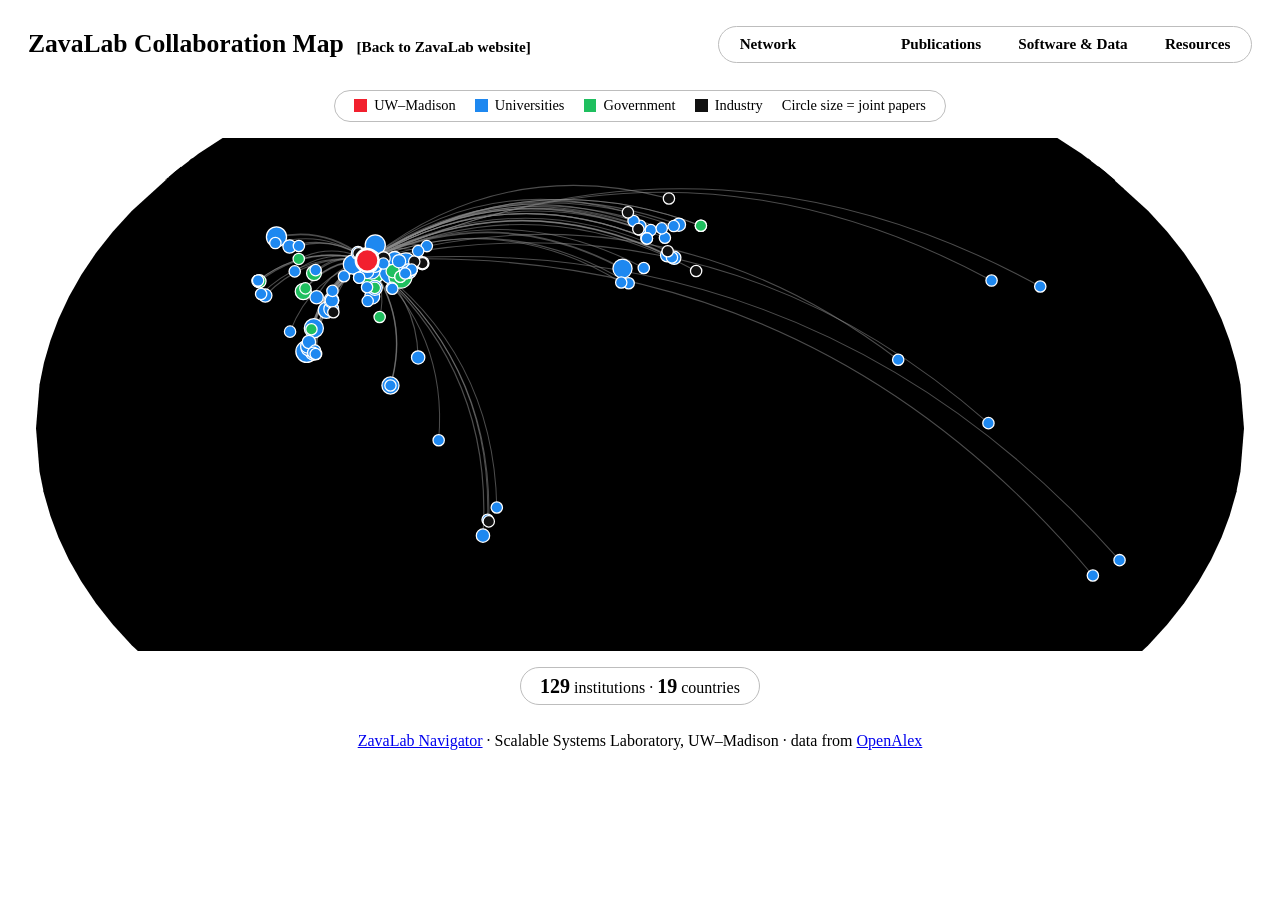
==== commit 0e820f74: "Add Resources navigator; fix zavalab/ML links Co-Authored-By: Claude Opus 5.5 <noreply@anthropic.com" ====
--- a/map/index.html
+++ b/map/index.html
@@ -2,7 +2,7 @@
 body.embed{background:#fff;padding:8px}.embed-credit[data-astro-cid-frgjnztm]{text-align:center;margin:.6rem 0 0}
 .collab[data-astro-cid-5mny7v6g]{max-width:1400px;margin:0 auto;padding:.4rem 12px 0}
 .map-wrap[data-astro-cid-qi6nhn4a]{grid-template-columns:minmax(0,1fr);align-items:start;gap:1rem;display:grid}.map-wrap[data-astro-cid-qi6nhn4a].has-panel{grid-template-columns:minmax(0,1fr) 340px}@media (width<=900px){.map-wrap[data-astro-cid-qi6nhn4a].has-panel{grid-template-columns:1fr}}.map-card[data-astro-cid-qi6nhn4a]{padding:.5rem}.map-box[data-astro-cid-qi6nhn4a]{position:relative}#world[data-astro-cid-qi6nhn4a]{width:100%;height:auto;display:block}#map-panel[data-astro-cid-qi6nhn4a]{max-height:80vh;font-size:.92rem;overflow:auto}.map-legend[data-astro-cid-qi6nhn4a],.map-totals[data-astro-cid-qi6nhn4a]{border:1px solid #bdbdbd;border-radius:1.4rem;width:fit-content;max-width:100%;padding:.4rem 1.2rem}.map-legend[data-astro-cid-qi6nhn4a]{flex-wrap:wrap;justify-content:center;gap:.3rem 1.2rem;margin:.6rem auto 1rem;font-size:.9rem;list-style:none;display:flex}.map-legend[data-astro-cid-qi6nhn4a] li[data-astro-cid-qi6nhn4a]{align-items:center;gap:.45rem;display:flex}.map-legend[data-astro-cid-qi6nhn4a] .dot[data-astro-cid-qi6nhn4a]{width:.8rem;height:.8rem}.map-totals[data-astro-cid-qi6nhn4a]{text-align:center;color:var(--muted);margin:1rem auto .6rem}.map-totals[data-astro-cid-qi6nhn4a] strong[data-astro-cid-qi6nhn4a]{color:var(--red);font-size:1.25rem}#world[data-astro-cid-qi6nhn4a] .sphere[data-astro-cid-qi6nhn4a]{fill:var(--bg-soft)}#world[data-astro-cid-qi6nhn4a] .land[data-astro-cid-qi6nhn4a]{fill:var(--border);stroke:var(--bg);stroke-width:.5px}#world[data-astro-cid-qi6nhn4a] .arcs[data-astro-cid-qi6nhn4a] path[data-astro-cid-qi6nhn4a]{fill:none;stroke:#8a8a8a;stroke-opacity:.55;transition:stroke-opacity .15s}#world[data-astro-cid-qi6nhn4a] .insts[data-astro-cid-qi6nhn4a] circle[data-astro-cid-qi6nhn4a]{stroke:#fff;stroke-width:1px;cursor:pointer;outline:none;transition:opacity .15s}#world[data-astro-cid-qi6nhn4a] .insts[data-astro-cid-qi6nhn4a] circle[data-astro-cid-qi6nhn4a].home{stroke-width:2px}#world[data-astro-cid-qi6nhn4a].focus .arcs[data-astro-cid-qi6nhn4a] path[data-astro-cid-qi6nhn4a]{stroke-opacity:.12}#world[data-astro-cid-qi6nhn4a].focus .arcs[data-astro-cid-qi6nhn4a] path[data-astro-cid-qi6nhn4a].on{stroke:var(--red);stroke-opacity:.95}#world[data-astro-cid-qi6nhn4a].focus .insts[data-astro-cid-qi6nhn4a] circle[data-astro-cid-qi6nhn4a]:not(.on):not(.home){opacity:.35}#world[data-astro-cid-qi6nhn4a] .insts[data-astro-cid-qi6nhn4a] circle[data-astro-cid-qi6nhn4a].on,#world[data-astro-cid-qi6nhn4a] .insts[data-astro-cid-qi6nhn4a] circle[data-astro-cid-qi6nhn4a]:focus-visible{stroke:var(--red);stroke-width:2px}.map-tip[data-astro-cid-qi6nhn4a]{background:var(--card);border:1px solid var(--border);box-shadow:var(--shadow);pointer-events:none;white-space:nowrap;z-index:2;border-radius:8px;padding:.35rem .6rem;font-size:.82rem;position:absolute;transform:translate(-50%,calc(-100% - 10px))}#map-panel .plist{gap:.3rem;margin:.3rem 0;padding-left:1.1rem;display:grid}#map-panel h4{margin:1rem 0 .4rem}
-</style></head><body class="embed" data-astro-cid-frgjnztm><div class="collab" data-astro-cid-5mny7v6g><header class="collab-head" data-astro-cid-nk37m64y><div class="title-row" data-astro-cid-nk37m64y><h1 data-astro-cid-nk37m64y><a href="../" target="_self" title="All navigators" data-astro-cid-nk37m64y>ZavaLab Collaboration Map</a></h1><a class="home-link" href="https://zavalab.engr.wisc.edu/" target="_top" data-astro-cid-nk37m64y>[Back to ZavaLab website]</a></div><nav class="tabs" aria-label="Views" data-astro-cid-nk37m64y><a href="../network/" target="_self" data-astro-cid-nk37m64y>Network</a><a href="./" target="_self" aria-current="page" data-astro-cid-nk37m64y>Map</a><a href="../publications/" target="_self" data-astro-cid-nk37m64y>Publications</a><a href="../software/" target="_self" data-astro-cid-nk37m64y>Software &amp; Data</a></nav></header><div class="map-wrap" data-astro-cid-qi6nhn4a><div class="card map-card" data-astro-cid-qi6nhn4a><ul class="map-legend" aria-label="Institution colors" data-astro-cid-qi6nhn4a><li data-astro-cid-qi6nhn4a><span class="dot" style="background:#f2202e" data-astro-cid-qi6nhn4a></span>UW–Madison</li><li data-astro-cid-qi6nhn4a><span class="dot" style="background:#1e88f0" data-astro-cid-qi6nhn4a></span>Universities</li><li data-astro-cid-qi6nhn4a><span class="dot" style="background:#1fbf5f" data-astro-cid-qi6nhn4a></span>Government</li><li data-astro-cid-qi6nhn4a><span class="dot" style="background:#111111" data-astro-cid-qi6nhn4a></span>Industry</li><li class="muted" data-astro-cid-qi6nhn4a>Circle size = joint papers</li></ul><div class="map-box" data-astro-cid-qi6nhn4a><svg id="world" viewBox="0 19 960 408" role="group" aria-label="Map of coauthoring institutions" data-astro-cid-qi6nhn4a><path d="M215.808,0L480,0L744.192,0L766.556,2.268L783.787,6.378L797.778,11.68L809.78,17.751L830.674,31.237L849.623,45.777L883.957,76.989L899.008,93.488L912.376,110.435L923.985,127.684L933.849,145.097L942.029,162.571L948.599,180.04L953.631,197.476L957.184,214.874L960,249.598L957.184,284.322L953.631,301.721L948.599,319.156L942.029,336.626L933.849,354.1L923.985,371.513L912.376,388.761L899.008,405.708L883.957,422.208L849.623,453.42L830.674,467.96L809.78,481.446L797.778,487.516L783.787,492.819L766.556,496.929L744.192,499.197L480,499.197L215.808,499.197L193.444,496.929L176.213,492.819L162.222,487.516L150.22,481.446L129.326,467.96L110.377,453.42L76.043,422.208L60.992,405.708L47.624,388.761L36.015,371.513L26.151,354.1L17.971,336.626L11.401,319.156L6.369,301.721L2.816,284.322L0,249.598L2.816,214.874L6.369,197.476L11.401,180.04L17.971,162.571L26.151,145.097L36.015,127.684L47.624,110.435L60.992,93.488L76.043,76.989L110.377,45.777L129.326,31.237L150.22,17.751L162.222,11.68L176.213,6.378L193.444,2.268L215.808,0Z" class="sphere" data-astro-cid-qi6nhn4a></path><path d="M948.212,303.673L948.994,303.159L949.676,304.056L948.822,305.671L947.085,306.095L945.739,305.713L945.836,304.349L947.117,303.285ZM953.872,300.733L952.011,301.493L950.175,302.143L950.114,300.99L951.583,300.356L952.459,300.183L954.232,299.219L954.232,299.219L953.872,300.733ZM5.768,299.219L5.769,299.219L5.768,299.219L6.276,299.077L6.306,300.565L6.128,300.733L6.128,300.733L5.768,299.219ZM570.405,252.531L570.855,252.87L580.483,259.152L580.647,260.943L584.435,264.024L583.145,267.827L583.264,269.577L584.946,270.705L585.005,271.505L584.234,273.37L584.364,274.311L584.154,275.784L585.028,277.718L586.034,280.766L586.976,281.44L584.805,283.229L581.871,284.432L580.279,284.379L579.303,285.305L577.458,285.389L576.749,285.776L573.591,284.908L571.589,285.159L570.98,280.954L570.111,279.516L569.607,278.659L567.011,278.084L565.532,277.159L563.851,276.636L562.8,276.119L561.707,275.335L560.344,271.442L558.83,269.718L558.329,267.926L558.609,266.322L558.163,263.481L559.267,263.335L560.248,262.217L561.299,260.609L561.966,259.961L561.945,258.959L561.374,258.259L561.229,257.042L561.999,256.656L562.161,254.839L561.111,253.1L562.053,252.729L564.971,252.766ZM457.724,164.025L457.729,164.235L457.662,164.835L457.562,169.541L449.097,169.378L448.988,177.325L446.54,177.604L445.864,179.201L446.256,183.68L436.034,183.659L435.44,184.693L435.591,183.386L435.638,183.391L441.516,183.139L441.855,182.021L442.96,180.629L443.935,176.343L447.626,172.995L448.946,169.079L449.752,168.847L450.658,166.428L452.835,166.097L453.753,166.497L454.921,166.497L455.771,165.792L457.367,165.692L457.335,164.025ZM191.296,98.344L190.978,98.339L188.119,95.396L187.2,94.109L183.719,92.879L184.036,90.252L185.506,88.435L183.359,87.178L184.503,84.81L183.161,82.686L184.132,81.185L186.349,79.783L187.562,77.954L185.042,76.117L185.156,72.843L185.314,70.797L184.268,69.517L183.689,68.357L183.682,66.895L180.754,67.812L177.365,69.393L176.897,67.535L176.374,66.299L174.889,65.519L172.815,65.438L186.675,49.784L196.207,39.962L199.341,40.588L201.298,41.849L203.176,42.088L206.003,40.994L209.221,40.182L211.916,40.5L216.006,39.359L219.902,38.71L220.283,39.786L222.34,39.179L223.914,37.961L225.041,38.237L226.327,40.566L230.576,38.802L229.096,40.778L231.948,40.35L233.377,39.588L235.686,39.737L237.823,40.831L241.75,41.791L244.182,42.235L246.305,42.066L247.974,43.401L244.071,44.71L247.326,45.279L253.099,44.965L255.188,44.504L256.183,46.092L259.407,44.75L258.165,43.628L260.156,42.728L262.719,42.608L264.544,42.346L265.72,42.973L266.727,44.405L269.158,44.195L271.938,45.387L275.408,44.965L278.352,45.028L279.232,43.387L281.355,42.928L283.916,43.82L282.249,46.326L284.941,44.213L286.535,44.285L289.197,41.641L288.111,40.032L286.488,38.982L288.646,36.132L292.31,34.278L294.619,34.687L295.838,35.816L296.598,38.718L293.972,39.993L297.378,40.522L295.667,43.2L299.671,41.145L301.045,42.831L299.242,44.786L300.155,46.578L303.435,44.66L306.273,42.386L308.126,39.517L310.855,39.72L313.605,40.103L315.564,41.397L314.947,42.697L312.633,44.101L313.284,45.517L312.3,46.812L307.218,48.68L304.103,49.093L302.421,48.286L301.029,49.634L297.72,51.907L296.434,53.095L292.95,54.933L289.826,55.114L287.482,56.271L286.325,58.057L283.646,58.402L279.739,60.643L275.616,63.778L273.527,65.989L271.591,69.268L274.577,69.743L274.165,72.408L274.086,74.579L277.489,74.011L281.024,75.255L282.724,76.351L283.684,77.714L286.132,78.512L287.964,79.729L291.623,79.896L293.956,80.181L292.504,82.7L291.972,85.645L292.293,88.94L294.639,91.752L296.793,90.788L299.212,87.751L299.869,83.111L298.899,81.575L303.092,80.216L306.484,78.179L308.564,76.171L309.189,74.249L308.731,71.819L306.993,69.676L310.925,66.714L311.145,64.171L312.481,59.827L314.286,59.186L317.601,59.94L319.687,60.207L321.796,59.481L323.364,60.418L325.303,62.031L325.496,63.111L329.265,63.324L328.225,65.675L327.503,69.244L329.342,69.686L330.29,71.36L334.089,69.782L337.382,66.661L339.327,65.357L340.079,67.869L341.637,71.491L342.906,74.924L341.394,76.732L343.85,78.36L345.351,80.019L348.719,80.767L349.898,81.698L350.07,84.17L351.734,84.557L352.341,85.665L351.588,88.975L349.605,90.087L347.662,91.125L343.545,92.18L339.934,94.628L335.846,95.113L331.04,94.482L327.545,94.462L325.071,94.669L322.446,96.813L319.045,98.141L314.414,102.121L310.832,104.906L313.002,104.41L318.005,100.449L323.706,97.943L327.301,97.649L328.954,99.116L326.148,101.136L325.98,104.389L326.134,106.675L328.837,108.19L332.904,107.748L336.167,104.343L335.765,106.541L337.037,107.64L333.576,109.63L327.801,111.438L325.094,112.672L321.838,114.874L320.059,114.646L320.637,112.063L325.48,109.548L321.611,109.645L318.841,110.016L317.755,108.298L318.934,104.169L318.139,103.295L316.39,103.806L315.84,103.014L313.345,105.296L311.928,107.655L310.672,109.038L309.518,109.506L308.704,109.661L308.244,110.413L303.816,110.413L300.161,110.433L298.909,110.995L295.695,113.188L295.328,113.426L294.195,114.62L291.976,114.615L289.594,114.631L288.358,115.112L288.558,115.712L288.492,116.65L288.354,116.961L284.72,118.48L282.068,118.963L278.734,120.605L278.118,120.605L277.44,120.121L277.304,119.68L277.455,119.363L278.323,118.288L279.998,116.603L281.278,114.796L281.652,112.14L282.062,109.378L280.049,107.953L280.538,107.414L280.316,107.039L279.662,107.039L279.349,106.562L279.483,105.844L278.909,106.157L278.298,106.064L278.552,105.762L278.101,105.465L278.157,104.671L276.663,103.704L275.125,102.697L273.252,101.529L271.456,100.439L269.013,101.289L268.227,101.32L265.632,100.535L263.561,100.927L261.657,99.996L259.446,99.518L257.879,99.335L257.366,98.826L257.66,97.178L256.86,97.193L256.353,98.344L251.488,98.344L243.442,98.344L235.455,98.344L228.407,98.344L221.35,98.344L214.42,98.344L207.254,98.344L204.944,98.344L197.972,98.344ZM300.049,59.458L302.306,58.182L305.219,58.21L304.901,58.742L301.615,60.268L300.132,60.207ZM324.085,32.047L322.763,30.718L323.417,29.818L324.448,29.654L328.717,29.919L331.24,31.294L331.008,31.987L328.969,31.915L326.9,31.859L324.554,32.2ZM307.428,60.474L308.664,59.645L309.514,59.706L309.777,60.273L308.231,61.729L307.391,61.494L307.232,60.667ZM301.049,26.645L299.28,27.595L296.637,27.412L294.818,26.77L296.711,25.673L299.964,25.021L300.953,25.874ZM305.551,20.575L304.65,20.642L301.294,20.492L301.379,19.844L305.075,19.879L306.003,20.307ZM302.772,17.716L304.225,18.503L302.961,19.333L299.791,19.809L298.782,19.27L298.8,18.414L299.565,17.475L301.847,17.567ZM310.462,28.087L307.573,27.783L303.063,26.993L303.429,25.652L304.135,24.453L303.078,23.407L299.427,23.116L297.873,22.38L299.41,21.414L303.135,21.561L304.573,22.32L308.268,22.316L309.266,23.096L308.125,23.994L309.877,24.539L310.652,25.111L313.13,25.217L315.758,25.422L319.151,24.898L323.162,24.69L326.121,24.861L327.542,25.775L327.303,26.782L325.677,27.433L322.468,27.962L320.213,27.662L314.44,28.041ZM274.683,19.111L276.914,19.469L275.581,20.162L271.43,20.832L269.463,20.079L271.736,19.344ZM276.84,17.628L278.723,18.087L276.006,18.53L272.956,18.526L273.343,18.203L275.972,17.525ZM351.116,91.431L349.38,93.302L347.146,95.912L348.932,94.906L350.34,95.543L349.247,96.585L351.123,97.406L352.386,96.676L354.496,97.598L353.236,99.797L355.004,99.284L354.934,100.877L355.233,102.748L353.628,105.408L352.531,105.521L351.093,104.952L352.182,102.478L351.617,102.095L348.245,104.717L346.849,104.609L348.864,103.193L346.764,102.457L344.179,102.636L339.605,102.544L339.47,101.651L341.218,100.591L340.405,99.777L342.865,97.969L346.557,93.211L348.454,91.521L350.742,90.498L351.781,90.628ZM304.164,52.186L305.957,53.118L307.918,53.965L307.429,55.262L309.093,55.049L310.145,55.956L307.817,56.819L304.855,56.16L304.315,54.929L301.444,56.383L297.651,57.805L297.792,56.197L294.766,56.461L297.359,55.109L298.814,52.966L300.927,50.485L302.31,50.709L302.033,51.893L303.341,51.476ZM325.365,33.183L327.82,32.179L331.42,33.457L333.453,34.67L333.095,35.785L337.081,35.205L338.29,36.836L342.579,37.856L343.808,38.898L344.544,41.335L340.241,42.555L344.229,44.276L347.213,44.857L349.107,47.3L352.28,47.476L350.852,49.352L345.891,52.489L343.801,51.33L341.654,48.743L338.822,49.079L337.866,50.618L339.366,52.191L341.679,53.44L342.238,54.163L342.499,56.865L340.958,58.845L338.572,58.099L334.17,55.9L336.166,58.266L337.7,59.935L337.654,60.902L332.291,59.795L328.397,58.192L326.413,56.856L327.508,56.081L325.005,54.675L322.56,53.357L322.218,54.144L315.905,54.578L314.591,53.642L316.989,51.646L320.944,51.6L325.414,51.252L325.193,50.289L326.57,48.952L330.532,46.348L330.545,45.176L330.214,44.267L327.75,42.991L324.107,42.097L325.763,41.432L324.51,39.812L322.819,39.663L321.734,38.78L320.22,39.548L316.386,39.883L309.415,39.302L305.642,38.539L302.647,38.149L301.572,37.245L304.415,36.071L301.606,36.063L302.717,33.479L305.766,31.226L308.475,30.206L313.932,29.54L311.418,31.154L311.918,32.725L315.05,30.696L320.636,29.675L322.339,32.264L321.028,33.921ZM297.759,28.722L301.717,28.806L304.963,29.41L300.476,31.634L297.8,32.123L294.348,34.016L292.168,33.921L292.565,31.702L293.522,30.455L295.33,29.397ZM247.99,23.892L253.085,22.112L258.566,20.591L261.379,20.626L264.296,20.284L262.142,22.084L259.849,22.906L257.976,23.023L253.417,24.043L250.012,24.413ZM177.672,83.408L180.019,83.175L177.095,86.505L177.551,88.875L176.633,88.87L176.127,87.522L176.173,86.167L175.632,85.252L176.087,83.962L176.856,83.032ZM288.038,16.513L291.292,16.819L295.393,17.635L295.736,18.715L295.542,19.676L292.769,19.418L290.461,18.673L286.44,18.592L288.903,17.915L287.259,17.372ZM188.905,99.818L187.486,100.235L184.383,98.867L184.276,97.806L182.788,96.757L182.864,95.907L180.776,95.366L180.849,93.746L181.469,93.055L183.515,93.705L184.681,94.154L186.684,94.472L186.871,95.502L187.216,96.919L188.855,98.156ZM246.38,27.945L248.632,28.458L253.418,28.596L254.626,29.313L255.746,30.362L252.733,30.993L246.341,32.759L242.298,34.537L241.303,35.647L234.967,36.884L234.937,35.759L231.625,34.412L233.485,33.337L236.603,31.494L239.881,29.852L239.492,28.333ZM275.788,24.543L277.839,24.14L279.724,24.246L279.002,25.426L276.824,26.583L270.018,26.96L264.217,28.024L261.236,28.083L261.734,27.279L266.707,26.2L257.809,26.488L255.56,26.051L260.481,23.694L262.928,23.027L267.438,23.832L269.445,25.258L272.594,25.443L272.045,23.144L274.605,22.28L276.273,22.553L275.835,23.69ZM272.373,31.358L273.73,32.375L273.011,34.843L272.226,36.649L274.605,37.926L277.326,39.148L276.276,40.292L272.813,40.504L273.38,41.508L272.003,42.47L268.628,42.057L265.667,41.348L263.202,41.508L258.716,42.399L253.266,42.79L249.454,43.04L249.335,41.8L247.15,41.087L245.121,41.379L244.345,39.315L245.911,39.043L249.377,38.6L252.11,38.714L255.088,38.263L251.72,37.66L247.277,37.865L244.489,37.813L244.256,36.867L249.75,35.837L246.66,35.876L243.795,35.201L247.151,33.294L249.417,32.29L256.014,30.764L257.573,31.247L255.558,32.426L260.571,31.664L262.202,32.935L265.503,31.647L266.596,32.473L266.164,34.964L268.007,33.912L268.752,31.324L270.768,30.959ZM283.511,32.29L282.642,30.65L285.895,29.444L287.792,29.966L291.495,29.65L291.443,30.375L288.719,31.574L290.867,32.657L288.849,34.942L284.889,35.933L283.134,35.716L282.487,34.743L279.095,32.785L279.762,31.979ZM273.312,30.05L275.992,29.949L277.015,30.498L273.958,32.153L272.355,30.4ZM295.221,22.456L295.714,23.556L294.745,24.788L292.397,26.596L289.043,26.844L287.312,26.455L288.539,25.037L285.267,25.226L286.773,23.366L288.737,23.439L292.287,22.629L294.804,22.766ZM308.212,13.683L310.155,13.039L312.147,12.89L311.901,12.414L316.144,12.309L317.215,13.425L319.76,13.882L322.296,14.288L322.37,15.723L323.914,16.434L320.83,17.099L315.966,18.804L312.561,18.967L309.006,18.673L307.87,17.75L308.665,16.932L310.673,16.34L307.333,16.355L306.064,15.623L305.944,14.634ZM319.089,11.007L322.144,10.628L324.263,10.564L328.07,10.243L331.492,9.517L333.527,9.615L334.781,10.163L337.304,9.118L339.95,8.813L343.288,8.607L348.643,8.531L349.336,8.73L354.662,8.414L358.259,8.534L361.873,8.651L366.334,8.801L369.823,9.041L372.529,9.563L372.014,10.08L367.022,10.942L362.428,11.348L360.45,11.807L364.307,11.796L359.112,13.054L355.734,13.651L351.29,15.415L347.278,15.779L345.778,16.228L340.087,16.468L342.38,16.747L340.814,17.144L341.493,18.26L339.173,19.041L335.844,19.691L334.302,20.603L331.198,21.299L331.078,21.832L334.341,21.741L333.982,22.316L327.967,23.746L323.51,23.088L317.708,23.455L315.117,23.168L311.657,23.043L312.322,21.904L316.202,21.374L316.648,19.691L317.913,19.531L322.062,20.532L320.725,19.049L318.106,18.611L320.346,17.731L324.048,17.194L325.24,16.415L323.452,15.552L323.734,14.433L328.558,14.528L329.769,14.763L333.288,13.976L329.487,13.73L323.089,13.867L320.66,13.146L320.071,12.302L318.676,11.7ZM325.468,45.926L323.733,46.709L321.348,46.844L321.52,45.544L323.174,44.061L325.241,43.695L326.456,44.423L325.893,45.557ZM285.85,40.539L286.401,41.539L284.52,42.457L282.33,41.663L280.483,41.951L278.539,40.773L280.887,39.966L283.085,38.841L284.7,39.579L285.579,40.046ZM329.137,95.73L330.019,95.482L332.873,96.231L334.911,97.482L334.825,98.029L333.667,98.085L330.896,97.142ZM327.882,104.256L328.312,105.731L329.937,106.136L332.165,106.054L330.663,107.296L329.735,107.491L327.042,106.208L326.726,105.193ZM191.296,98.344L197.972,98.344L204.944,98.344L207.254,98.344L214.42,98.344L221.35,98.344L228.407,98.344L235.455,98.344L243.442,98.344L251.488,98.344L256.353,98.344L256.86,97.193L257.66,97.178L257.366,98.826L257.879,99.335L259.446,99.518L261.657,99.996L263.561,100.927L265.632,100.535L268.227,101.32L269.013,101.289L271.456,100.439L273.252,101.529L275.125,102.697L276.663,103.704L278.157,104.671L278.101,105.465L278.552,105.762L278.298,106.064L278.909,106.157L279.483,105.844L279.349,106.562L279.662,107.039L280.316,107.039L280.538,107.414L280.049,107.953L282.062,109.378L281.652,112.14L281.278,114.796L279.998,116.603L278.323,118.288L277.455,119.363L277.304,119.68L277.44,120.121L278.118,120.605L278.734,120.605L282.068,118.963L284.72,118.48L288.354,116.961L288.492,116.65L288.558,115.712L288.358,115.112L289.594,114.631L291.976,114.615L294.195,114.62L295.328,113.426L295.695,113.188L298.909,110.995L300.161,110.433L303.816,110.413L308.244,110.413L308.704,109.661L309.518,109.506L310.672,109.038L311.928,107.655L313.345,105.296L315.84,103.014L316.39,103.806L318.139,103.295L318.934,104.169L317.755,108.298L318.841,110.016L318.985,111.016L316.02,112.491L313.251,113.545L310.455,114.449L308.679,116.266L308.082,116.955L307.621,118.579L308,120.204L308.99,120.282L309.028,119.16L309.578,119.841L309.158,120.719L307.376,121.218L306.221,121.161L304.277,121.697L303.172,121.847L301.706,121.998L299.434,122.888L303.183,122.31L303.754,122.893L300.081,123.815L298.517,123.82L298.687,123.445L297.719,124.3L298.407,124.44L297.301,126.652L294.89,129.027L294.915,128.233L294.413,128.077L293.805,127.304L293.883,128.965L294.358,129.513L294.109,130.679L293.015,131.882L291.003,134.353L290.809,134.227L292.098,132.123L291.126,130.946L291.491,128.38L290.675,129.712L290.701,131.673L289.191,131.186L290.644,132.185L290.025,135.128L290.682,135.343L290.685,136.412L290.31,139.511L288.193,141.814L285.379,142.733L283.318,144.55L282.012,144.75L280.475,145.89L279.887,146.935L276.663,148.948L274.907,150.425L273.309,152.271L272.446,154.474L272.457,156.636L272.77,159.292L273.487,161.49L273.241,162.837L273.803,166.439L273.352,168.532L273.032,169.741L272.069,171.639L271.23,172.033L270.017,171.655L269.84,170.293L268.987,169.578L268.09,166.907L267.335,164.53L267.178,163.315L268.106,161.248L267.736,159.539L266.273,156.941L265.381,156.467L262.499,157.877L262.082,157.719L261.151,156.273L259.722,155.5L256.752,155.894L254.562,155.547L252.567,155.762L251.411,156.246L251.684,157.072L251.358,158.334L251.766,158.95L251.19,159.355L250.341,158.897L249.254,159.486L247.414,159.392L245.876,157.751L243.562,158.134L241.87,157.414L240.227,157.635L237.905,158.361L235.041,160.664L232.187,162.006L230.447,163.489L229.552,164.888L229.057,167.028L228.869,168.521L229.131,169.578L228.107,169.673L226.419,168.989L224.61,168.022L224.205,166.565L224.128,164.388L223.02,162.616L222.566,160.796L221.803,158.671L220.311,157.43L218.208,157.488L215.978,159.944L214.093,159.013L213.007,158.077L212.819,156.367L212.409,154.742L211.27,153.375L210.242,152.397L209.622,151.293L205.226,151.293L204.857,152.576L202.834,152.576L197.777,152.597L192.637,150.41L189.283,148.901L189.713,148.291L186.39,148.628L183.432,148.869L183.529,147.282L182.487,145.496L181.433,145.123L181.464,144.235L180.103,144.078L179.487,143.243L177.259,142.933L176.794,142.434L177.107,140.733L175.827,137.617L175.422,133.316L175.798,132.599L175.111,131.579L174.263,128.991L174.995,126.474L174.418,124.79L176.089,122.243L177.203,119.607L177.522,117.256L179.856,114.372L181.51,111.603L183.186,108.843L184.868,104.778L185.504,102.192L185.588,100.795L186.193,100.21L189.051,101.228L188.79,104.077L189.8,103.28L190.74,100.81ZM73.411,187.548L73.805,187.816L74.124,188.23L74.524,189.316L74.416,189.489L73.236,190.15L72.279,190.633L71.767,191.152L71.222,190.712L71.508,189.846L71.355,188.713L71.573,188.372L72.154,187.863L72.13,187.254L72.355,186.966L72.538,187.023ZM72.409,185.423L72.094,185.795L71.151,186.021L70.882,185.365L70.648,185.113L70.671,184.919L70.996,184.656L71.848,184.95ZM70.757,184.147L70.583,184.478L69.207,184.389L69.507,184.011ZM67.914,182.467L68.074,182.667L68.54,183.696L68.35,183.874L68.183,183.832L67.302,183.722L67.167,183.024L67.099,182.898ZM64.864,180.923L64.702,181.648L64.305,181.952L63.594,181.391L63.79,181.165L64.282,180.86ZM117.539,65.219L119.012,65.476L118.172,66.551L116.399,66.99L115.479,66.466L114.915,65.699ZM140.3,72.055L141.61,72.249L141.789,73.134L138.709,74.497L135.557,75.591L135.042,74.851L135.849,73.507L138.742,72.49ZM196.207,39.962L186.675,49.784L172.815,65.438L174.889,65.519L176.374,66.299L176.897,67.535L177.365,69.393L180.754,67.812L183.682,66.895L183.689,68.357L184.268,69.517L185.314,70.797L185.156,72.843L185.042,76.117L187.562,77.954L186.349,79.783L184.132,81.185L183.641,80.088L182.293,79.164L183.454,76.644L182.269,74.317L183.092,71.616L181.103,71.433L177.645,71.36L175.69,70.541L173.498,67.601L171.84,67.067L168.854,66.061L165.623,66.304L162.448,65.01L160.912,63.816L157.974,64.408L156.713,66.361L155.344,66.542L152.303,67.129L149.538,68.08L146.574,68.683L147.737,67.019L151.193,64.261L154.276,63.399L154.319,62.7L150.142,64.256L146.961,66.127L142.01,68.132L142.395,69.508L138.523,71.548L135.091,72.747L132.107,73.618L130.455,74.885L125.68,76.371L123.812,77.729L120.125,78.963L118.764,78.742L115.967,79.552L112.827,80.54L110.114,81.511L105.504,82.345L105.571,81.856L109.223,80.496L112.202,79.601L115.981,78.013L119.055,77.69L121.193,76.502L125.794,74.783L126.799,74.205L129.329,73.197L131.635,71.033L134.264,69.354L130.948,70.214L130.678,69.724L128.548,70.758L128.427,69.316L126.898,70.334L127.372,68.923L124.12,70.056L122.77,70.056L124.156,68.367L125.525,67.334L125.073,66.328L121.716,66.866L121.146,65.547L120.318,64.872L121.876,63.29L121.403,62.101L123.861,60.502L127.185,58.957L129.4,57.544L131.331,57.344L132.347,57.782L135.42,56.457L136.715,56.694L139.202,55.845L140.087,54.596L139.416,54.107L142.061,53.058L140.741,53.09L137.891,53.679L136.614,54.283L135.586,53.679L132.286,53.988L129.899,53.334L130.197,52.241L129.276,50.672L133.446,49.547L139.525,48.236L141.225,48.236L139.473,49.579L143.972,49.475L144.091,47.815L142.668,46.799L142.697,45.467L142.008,44.338L140.168,43.503L142.899,42.128L146.596,42.044L150.526,40.849L152.473,39.583L155.964,38.351L158.263,38.053L163.372,36.91L165.006,37.084L169.643,35.716L172.032,36.254L172.161,37.411L173.602,36.914L176.794,37.067L176.021,37.66L178.593,38.101L180.91,37.843L184.248,38.657L187.842,38.903L189.035,39.241L192.144,38.819L194.39,39.597ZM116.023,55.798L116.759,56.322L118.387,56.039L119.327,56.763L121.049,57.13L120.557,57.428L118.32,58.01L117.336,57.414L117.058,56.916L115.012,57.074L114.768,56.833ZM685.065,97.7L684.053,99.696L682.211,99.981L683.238,102.999L682.416,104.364L677.347,103.372L677.526,108.796L676.519,109.47L672.166,110.686L676.02,115.987L674.607,116.784L675.331,118.532L673.697,118.081L672.141,116.981L668.445,116.66L664.394,116.577L663.618,116.914L659.791,115.629L658.592,116.261L658.723,118.07L654.433,117.012L652.952,117.448L652.769,118.792L651.524,119.358L648.85,121.499L648.33,123.695L647.416,123.716L646.389,122.258L643.255,122.16L642.138,119.643L640.948,119.623L640.366,116.546L636.897,114.315L632.813,114.553L630.082,114.998L627.111,112.243L624.865,111.093L620.613,108.915L620.102,108.652L614.348,110.449L616.87,121.728L615.651,121.879L613.449,119.472L611.625,118.61L608.991,119.249L608.112,120.272L607.835,119.524L608.179,118.247L607.503,117.178L604.482,116.132L602.848,113.39L601.355,112.615L601.078,111.624L603.477,111.913L603.111,109.687L605.044,109.192L607.239,109.645L607.019,106.685L606.169,104.814L603.82,104.958L601.637,104.22L599.176,105.552L597.087,106.187L595.767,105.695L595.692,104.139L593.758,102.121L592.012,102.207L589.59,100.164L590.467,97.887L589.653,97.279L590.805,93.998L593.587,95.725L593.386,93.549L597.403,90.317L600.998,90.242L606.631,92.295L609.7,93.499L611.834,92.245L615.495,92.185L618.906,93.725L619.327,92.844L622.636,92.97L622.8,91.562L618.453,89.526L620.241,88.086L619.568,87.283L621.533,86.52L619.261,84.508L619.99,83.507L628.172,82.493L629.039,81.772L634.334,80.698L635.932,79.493L640.222,80.117L642.06,83.135L644.171,82.424L647.464,83.422L647.874,85.019L650.01,84.855L654.644,82.093L654.173,83.007L657.983,85.272L666.035,92.773L666.674,91.22L670.539,92.929L673.577,92.17L675.077,92.703L676.875,94.421L678.734,95.002L680.238,96.271L683.094,95.871ZM616.87,121.728L614.348,110.449L620.102,108.652L620.613,108.915L624.865,111.093L627.111,112.243L630.082,114.998L632.813,114.553L636.897,114.315L640.366,116.546L640.948,119.623L642.138,119.643L643.255,122.16L646.389,122.258L647.416,123.716L648.33,123.695L648.85,121.499L651.524,119.358L652.769,118.792L653.577,119.093L652.042,121.078L654.146,122.238L655.69,121.473L659.014,123.091L656.447,125.306L654.496,125.003L653.507,125.082L652.94,124.227L653.091,122.8L649.997,123.513L649.696,125.493L648.933,127.194L646.841,127.048L646.517,128.411L648.5,129.142L649.56,131.443L648.859,134.573L646.837,133.923L645.454,133.902L645.106,132.008L641.524,130.684L638.604,129.174L636.679,127.722L633.403,125.593L631.491,122.42L630.545,121.858L627.926,121.998L626.854,121.369L626.048,118.921L622.411,117.303L620.752,119.082L618.898,120.142L619.617,121.686ZM855.885,257.622L860.439,259.747L865.289,261.512L867.055,263.089L868.449,264.64L868.751,266.463L873.05,268.37L873.579,270.005L871.1,270.339L871.524,272.393L873.713,274.42L875.101,277.697L876.633,277.593L876.375,278.962L878.37,279.485L877.499,280.065L880.16,281.367L879.76,282.261L877.975,282.476L877.418,281.676L875.187,281.331L872.559,280.865L870.723,278.894L869.397,277.195L868.289,274.493L864.947,273.14L862.618,274.023L860.896,275.042L861.005,277.321L858.809,278.382L857.382,277.865L854.641,277.734L855.453,267.675ZM886.787,260.891L887.758,261.878L887.992,263.481L887.111,264.301L886.711,262.484L886.146,261.288L884.981,260.28L883.517,258.964L881.629,258.055L882.392,257.308L883.804,258.175L884.682,258.854L885.777,259.596ZM882.832,267.618L881.321,268.37L879.906,269.091L878.488,269.086L876.369,268.192L874.915,267.33L875.199,266.375L877.557,266.824L879.03,266.583L879.526,265.105L879.914,265.027L880.069,266.667L881.599,266.432L882.415,265.377L883.967,264.275L883.777,262.457L885.373,262.4L885.884,262.907L885.74,264.614L884.73,266.5L883.313,266.751ZM892.15,266.072L892.908,266.772L894.059,268.73L895.231,269.775L894.785,270.642L894.012,270.951L892.961,269.765L891.943,267.806L891.538,265.455L891.921,265.158ZM855.885,257.622L855.453,267.675L854.641,277.734L852.527,275.199L849.885,274.582L849.144,275.46L845.767,275.554L847.118,273.041L848.865,272.184L848.427,268.83L847.309,266.239L842.292,263.627L840.109,263.366L836.231,260.515L835.384,262.013L834.346,262.285L833.788,261.157L833.829,259.815L831.844,258.301L834.744,257.188L836.643,257.246L836.443,256.431L832.537,256.426L831.518,254.588L829.146,254.019L828.042,252.489L831.639,251.742L833.008,250.74L837.282,252.004L837.692,253.152L838.336,258.139L841.029,259.987L843.356,256.713L846.459,254.854L848.83,254.849L851.092,255.925L853.041,257.032ZM812.033,277.039L812.246,277.65L812.207,278.586L810.252,280.891L807.909,281.571L807.631,281.2L807.975,280.149L809.292,278.267ZM837.11,270.872L837.014,268.548L837.554,267.44L838.173,266.395L838.723,267.299L838.628,268.772ZM794.102,236.835L792.682,239.618L794.716,242.543L794.283,243.963L797.314,246.814L794.159,247.179L793.275,249.283L793.381,252.077L790.795,254.186L790.671,257.261L789.502,261.977L789.148,260.88L786.067,262.269L785.077,260.384L783.183,260.207L781.879,259.22L778.679,260.327L777.753,258.838L776.002,259.006L773.814,258.65L773.484,254.51L772.17,253.653L770.904,251.017L770.54,248.317L770.825,245.456L772.379,243.409L772.86,245.472L774.7,247.216L776.414,246.584L778.115,246.808L779.654,245.247L780.927,244.976L783.462,245.842L785.624,245.185L786.913,240.892L787.91,239.822L788.71,236.313L791.769,236.313ZM824.869,258.243L827.768,259.141L828.652,261.502L826.455,260.227L824.238,259.972L822.724,260.175L820.886,260.066L821.564,258.368ZM818.107,261.293L816.286,260.729L815.813,259.402L818.514,259.251L819.142,260.269ZM821.079,242.892L821.304,244.574L822.883,244.845L823.149,246.104L823.025,248.803L821.651,248.5L821.249,250.375L822.335,252.004L821.583,252.374L820.519,250.421L819.717,246.479L820.219,244.015ZM807.798,246.897L810.859,246.767L813.471,244.527L813.942,245.216L811.829,248.281L809.825,248.871L807.26,248.27L802.815,248.422L800.484,248.866L800.106,251.199L802.462,253.946L803.918,252.547L808.898,251.497L808.675,252.917L807.518,252.468L806.335,254.28L803.963,255.476L806.389,259.429L805.875,260.489L808.12,264.05L808.001,266.077L806.533,266.98L805.546,265.899L806.952,263.371L804.279,264.567L803.656,263.711L804.052,262.52L802.202,260.713L802.494,257.705L800.684,258.64L800.793,262.238L800.693,266.657L798.982,267.101L797.889,266.197L798.78,263.356L798.481,260.379L797.359,260.358L796.597,258.243L797.748,256.222L798.173,253.774L799.534,249.121L800.086,247.853L802.341,245.561L804.434,246.469ZM799.219,281.257L795.908,279.093L798.439,278.487L799.748,279.428L800.586,280.369L800.342,281.2ZM802.485,275.941L804.274,275.706L806.749,274.577L806.215,276.291L802.151,277.169L798.644,276.788L798.738,275.659L800.895,275.016ZM794.338,275.403L796.004,275.152L796.558,276.464L793.435,277.086L791.554,277.499L790.131,277.472L791.186,275.695L792.652,275.669L793.445,274.577ZM768.742,269.415L769.044,270.512L774.131,270.82L774.791,269.545L779.635,271.029L780.471,273.03L784.424,273.595L787.551,275.429L784.426,276.605L781.595,275.361L779.187,275.445L776.448,275.215L774,274.661L771,273.485L769.068,273.177L767.932,273.563L763.169,272.294L762.79,270.966L760.361,270.737L762.35,267.79L765.571,267.973L767.653,269.18ZM758.306,252.943L758.732,255.095L759.633,256.818L761.585,257.089L762.836,259.042L762.044,262.88L761.734,267.654L758.778,267.717L756.653,265.137L753.334,262.619L752.253,260.75L750.303,258.238L749.024,255.925L747.036,251.607L744.698,249.033L743.908,246.38L742.892,243.973L740.46,242.031L739.009,239.389L736.956,237.665L734.059,234.26L733.767,232.693L735.478,232.819L739.626,233.414L742.097,236.428L744.224,238.522L745.727,239.806L748.321,243.122L751.038,243.169L753.304,245.284L754.871,247.868L756.9,249.278L755.828,251.795L757.347,252.865ZM322.216,411.666L323.559,413.031L325.462,415.231L329.028,416.987L332.456,417.712L331.937,419.17L329.839,419.312L328.33,418.289L326.932,418.21L324.508,418.205ZM333.002,343.126L332.729,345.613L332.543,348.805L333.065,351.895L332.624,352.589L332.767,354.596L332.87,356.213L336.518,358.869L336.55,361.009L338.345,362.357L338.491,363.871L336.838,367.834L333.489,369.492L328.662,370.134L325.884,369.826L326.798,371.665L326.793,373.971L327.586,375.524L326.356,376.607L323.951,377.034L321.336,375.909L320.572,376.716L321.644,379.768L323.515,380.692L324.617,379.726L325.716,381.32L323.716,382.269L322.243,384.169L322.677,387.244L322.535,388.873L320.273,388.883L318.816,390.438L318.765,392.713L321.738,394.932L324.185,395.54L324.145,398.25L321.863,399.945L321.422,403.453L319.662,404.636L319.166,406.027L320.93,409.112L323.04,410.823L322.019,410.673L319.729,410.208L314.011,409.813L312.449,408.089L311.731,405.861L310.247,406.052L309.053,404.974L307.777,401.808L309.141,400.489L309.269,398.581L308.503,397.057L308.963,394.481L308.624,390.469L307.842,388.683L308.731,388.105L308.143,386.955L306.85,386.346L307.288,385.064L305.867,383.905L304.329,380.37L305.144,379.747L303.747,376.003L303.521,372.849L303.511,370.098L304.72,368.974L303.265,365.961L302.608,363.117L304.049,361.093L303.431,358.502L304.242,355.478L303.679,352.62L302.913,352.053L300.719,346.691L301.706,343.499L300.931,340.491L301.378,337.666L302.589,334.747L304.106,332.817L303.151,331.597L303.54,330.598L302.716,325.42L305.327,323.891L305.807,320.665L305.391,319.888L307.215,317.083L310.72,317.839L312.514,320.082L313.242,317.587L316.222,317.713L316.72,318.38L322.094,323.444L324.27,323.912L327.708,326.209L330.518,327.423L331.057,328.795L329.121,333.517L331.825,334.358L334.775,334.837L336.748,334.337L338.789,331.955L338.883,329.215L340.098,328.616L341.596,330.409L341.833,332.891L339.874,334.605L338.313,335.873L335.81,338.886ZM322.216,411.666L324.508,418.205L326.932,418.21L328.33,418.289L327.997,419.464L326.388,420.363L325.242,420.269L323.824,420.034L321.86,419.165L319.334,418.742L315.867,417.115L312.96,415.548L308.574,412.26L310.695,412.877L314.634,414.839L318.049,415.89L318.736,414.547L318.762,412.534L320.457,411.317ZM297.1,303.904L298.598,306.011L299.181,308.245L300.699,309.557L300.203,312.558L302.021,316.038L303.571,320.313L305.391,319.888L305.807,320.665L305.327,323.891L302.716,325.42L303.54,330.598L303.151,331.597L304.106,332.817L302.589,334.747L301.378,337.666L300.931,340.491L301.706,343.499L300.719,346.691L302.913,352.053L303.679,352.62L304.242,355.478L303.431,358.502L304.049,361.093L302.608,363.117L303.265,365.961L304.72,368.974L303.511,370.098L303.521,372.849L303.747,376.003L305.144,379.747L304.329,380.37L305.867,383.905L307.288,385.064L306.85,386.346L308.143,386.955L308.731,388.105L307.842,388.683L308.624,390.469L308.963,394.481L308.503,397.057L309.269,398.581L309.141,400.489L307.777,401.808L309.053,404.974L310.247,406.052L311.731,405.861L312.449,408.089L314.011,409.813L319.729,410.208L322.019,410.673L319.964,410.653L319.103,411.377L317.407,412.439L318.021,415.181L317.077,415.251L314.154,414.299L310.777,412.25L307.29,410.563L305.88,408.691L305.912,406.953L304.035,404.974L301.964,399.874L302.009,396.981L303.758,394.645L299.862,393.764L301.295,391.086L300.583,386.026L303.579,387.1L303.052,380.765L301.199,379.95L301.507,383.776L299.858,383.346L299.393,378.963L298.717,373.262L299.308,371.153L297.851,368.143L296.818,364.657L297.843,364.558L298.235,359.556L298.911,354.596L299.052,349.966L297.578,345.313L297.871,342.752L296.882,338.913L297.753,335.121L297.276,329.11L297.182,322.661L297.098,315.723L296.313,310.648L295.291,306.284L296.56,305.492ZM558.163,263.481L558.609,266.322L558.329,267.926L558.83,269.718L560.344,271.442L561.707,275.335L560.67,275.021L557.09,275.539L556.365,275.91L555.57,277.88L556.133,279.245L555.58,282.899L555.175,286.001L555.875,286.55L557.691,287.753L558.432,287.194L558.55,290.527L556.532,290.501L555.497,288.8L554.553,287.481L552.534,287.052L551.985,285.431L550.338,286.409L548.232,285.975L547.378,284.573L545.705,284.285L544.453,284.364L544.331,283.401L543.416,283.323L542.207,283.14L540.556,283.605L539.402,283.527L538.747,283.809L538.959,280.133L538.09,278.988L537.92,277.091L538.34,275.23L537.821,274.039L537.799,272.095L534.571,272.121L534.814,271.008L533.454,271.019L533.304,271.557L531.656,271.677L530.974,273.474L530.563,274.248L529.094,273.814L528.218,274.248L526.454,274.493L525.456,272.879L524.854,271.881L524.104,270.031L523.472,267.733L515.612,267.691L514.671,268.062L513.904,268.004L512.8,268.417L512.432,267.461L513.114,267.137L513.208,265.79L513.643,264.996L514.615,264.348L515.313,264.661L516.23,263.481L517.688,263.512L517.847,264.385L518.841,264.933L520.424,263.001L521.976,261.491L522.662,260.504L522.576,257.966L523.746,254.969L524.969,253.382L526.727,251.894L527.035,250.907L527.103,249.779L527.535,248.709L527.399,246.96L527.72,244.224L528.242,242.302L529.033,240.652L529.177,238.788L529.405,236.636L530.43,235.07L531.852,234.077L534.056,235.122L535.762,236.26L537.711,236.569L539.701,237.169L540.483,235.305L540.845,235.064L542.066,235.378L545.015,233.837L546.076,234.49L546.938,234.396L547.324,233.649L548.318,233.383L550.326,233.706L552.033,233.78L552.902,233.451L554.55,235.999L555.743,236.37L556.457,235.853L557.687,236.057L559.166,235.404L559.813,236.72L562.173,238.772L562.046,242.381L563.113,242.798L562.265,243.895L561.241,244.715L560.229,246.323L559.665,247.753L559.522,250.234L558.897,251.408L558.873,253.737L558.102,254.599L557.998,256.431L557.632,256.671L557.372,258.358L558.034,259.758ZM590.881,254.792L589.308,252.244L589.244,241.007L591.536,237.509L592.252,236.537L593.959,236.48L596.293,234.302L599.762,234.166L607.059,224.903L608.831,222.327L609.959,220.429L609.898,218.819L609.769,215.703L609.723,214.427L609.74,214.38L610.586,214.317L611.786,213.857L613.174,213.548L614.382,212.491L615.383,212.481L615.482,213.333L615.328,215.133L615.41,216.754L614.895,217.873L614.281,221.214L613.119,224.658L611.589,228.603L609.416,233.127L607.207,236.579L604.126,240.788L601.48,243.289L597.514,246.349L595.033,248.698L592.11,252.432L591.49,254.061ZM584.435,264.024L580.647,260.943L580.483,259.152L570.855,252.87L570.405,252.531L570.38,249.257L571.147,248.009L572.457,245.968L573.417,243.717L572.212,240.177L571.891,238.631L570.602,236.485L572.219,234.647L573.992,232.61L575.39,233.127L575.415,234.861L576.34,235.874L578.191,235.874L581.599,238.496L582.434,238.527L583.057,238.443L583.656,238.798L585.434,239.044L586.205,237.754L588.625,236.464L589.714,237.509L591.536,237.509L589.244,241.007L589.308,252.244L590.881,254.792L589.002,256.024L588.339,257.308L587.339,257.538L586.935,259.711L586.067,260.953L585.523,263.006ZM545.311,224.203L543.26,222.855L542.327,221.966L542.138,221.004L542.546,219.719L542.512,218.459L540.947,216.529L540.624,215.206L540.637,214.458L539.645,213.548L539.577,211.754L538.998,210.561L538.068,210.739L538.309,209.603L538.965,208.316L538.629,207.033L539.48,206.086L538.91,205.363L539.553,203.452L540.695,201.174L542.979,201.389L542.428,189.096L542.406,187.795L545.42,187.784L545.155,181.59L555.635,181.59L565.74,181.59L576.079,181.59L577.122,184.635L576.584,185.197L577.157,188.388L578.335,192.091L579.379,192.851L580.881,194L579.644,195.766L577.739,196.275L576.955,197.223L576.801,199.283L575.871,203.829L576.209,205.065L575.89,207.724L574.939,210.77L573.391,212.303L572.334,214.662L572.106,215.922L570.871,216.791L570.177,220.022L570.285,222.797L570.196,220.393L569.822,220.33L569.829,218.793L569.485,217.732L568.085,216.513L567.694,214.285L567.947,212.005L566.71,211.79L566.551,212.481L564.963,212.638L565.63,213.543L565.904,215.399L564.5,217.094L563.239,219.321L561.871,219.64L559.6,217.836L558.613,218.474L558.357,219.373L557.003,219.959L556.931,220.597L554.283,220.597L553.906,219.959L551.992,219.854L551.047,220.382L550.306,220.116L548.902,218.317L548.425,217.465L546.523,217.889L545.826,219.321L545.189,222.081L544.29,222.661L543.482,223.001ZM542.428,189.096L542.979,201.389L540.695,201.174L539.553,203.452L538.91,205.363L539.48,206.086L538.629,207.033L538.965,208.316L538.309,209.603L538.068,210.739L538.998,210.561L539.577,211.754L539.645,213.548L540.637,214.458L540.624,215.206L538.955,215.734L537.632,216.984L535.769,220.356L533.295,221.783L530.72,221.595L529.978,221.877L530.26,222.965L528.886,224.046L527.771,225.248L524.433,226.429L523.765,225.729L523.324,225.672L522.834,226.466L520.644,226.696L521.048,225.86L520.194,223.733L519.808,222.452L518.645,221.93L517.058,220.126L517.615,218.668L518.832,218.981L519.575,218.762L521.056,218.793L519.578,215.985L519.646,213.93L519.445,211.879L518.358,209.901L518.602,208.441L516.907,208.373L516.876,206.384L515.764,205.238L516.836,201.163L520.138,198.245L520.193,194.215L521.053,187.926L521.584,186.593L520.464,185.528L520.4,184.541L519.402,183.738L518.633,178.912L521.204,177.215L531.784,183.16ZM292.245,188.681L292.28,190.365L291.95,191.561L291.251,192.08L291.822,193.009L291.685,193.853L289.992,193.329L288.731,193.543L287.158,193.318L285.866,193.895L284.564,192.93L284.902,191.934L287.272,192.364L289.229,192.61L290.248,191.923L289.199,190.58L289.353,189.395L287.759,188.912L288.445,188.057L290.03,188.194ZM291.685,193.853L291.822,193.009L291.251,192.08L291.95,191.561L292.28,190.365L292.245,188.681L292.626,188.152L294.669,188.167L296.134,188.965L296.831,188.886L297.181,189.982L298.621,189.925L298.437,190.848L299.595,190.958L300.76,192.096L299.658,193.355L298.48,192.684L297.266,192.815L296.412,192.668L295.881,193.229L294.859,193.423L294.532,192.668L293.616,193.114L292.346,195.237L291.725,194.744ZM646.82,12.791L650.127,12.323L654.786,13.375L661.205,15.46L662.807,17.456L659.087,17.735L653.375,17.087L649.527,16.235L646.592,14.667L643.708,14.241ZM667.175,16.558L673.139,17.834L673.542,18.758L663.996,19.645L664.421,16.664L665.663,16.415ZM742.117,23.844L747.234,23.949L755.635,25.226L756.301,27.035L749.172,26.968L746.649,27.545L741.063,25.956L740.161,24.295ZM762.244,25.751L767.82,26.389L766.801,27.358L763.471,27.138L758.755,26.175L758.246,25.385ZM751.814,30.624L752.564,29.637L754.734,29.41L758.552,30.362L759.524,31.018L756.592,31.035L752.3,30.756ZM560.253,13.709L563.539,13.325L566.235,13.296L566.92,13.871L567.66,13.36L569.143,13.014L572.06,13.475L571.56,13.799L569.313,14.081L567.788,14.244L567.726,14.598L565.813,14.957L563.599,14.444L564.269,13.773ZM531.688,82.567L527.51,82.611L524.677,82.28L525.059,80.998L528.078,80.058L530.505,80.565L531.563,81.028L531.413,81.826ZM583.593,29.675L587.258,27.508L586.234,26.398L589.885,25.115L595.346,23.568L601.377,23.124L604.08,22.24L607.545,21.936L609.414,22.87L608.59,23.613L602.567,24.804L597.375,25.961L592.567,28.291L590.791,30.718L588.777,33.136L590.055,35.249L594.727,37.35L593.644,37.577L586.996,37.241L586.019,36.102L582.163,35.417L581.348,34.037L583.147,33.496L582.525,32.115L585.502,29.983ZM806.301,84.394L809.133,87.223L811.122,90.127L814.138,93.126L820.024,98.415L815.903,97.426L817.228,101.769L821.456,104.86L822.671,106.977L819.758,105.152L819.601,107.496L817.641,104.952L816.103,102.013L813.783,98.766L812.862,96.504L810.319,92.517L806.965,89.601L804.328,85.57L805.471,84.225L803.576,82.868L804.281,82.458ZM115.188,41.915L115.188,41.915L117.673,43.923L119.861,46.56L117.726,48.218L118.342,48.884L120.141,46.943L125.276,47.34L126.469,49.848L123.08,51.019L119.343,51.298L116.315,53.951L114.848,54.513L112.959,54.435L112.416,53.486L110.521,52.695L111.406,51.518L109.785,51.079L107.01,51.426L106.985,50.481L108.615,49.484L105.364,50.121L104.809,51.389L102.268,52.539L102.268,52.54L115.188,41.915ZM857.732,52.54L857.733,52.553L856.418,53.748L853.457,53.546L857.015,54.998L860.84,57.256L862.654,57.996L864.174,59.135L864.442,59.87L859.779,59.266L856.032,61.353L854.461,61.677L853.202,63.636L851.806,65.352L852.293,66.632L847.225,64.687L843.729,66.895L841.718,65.851L840.783,67.057L837.49,66.671L838.547,68.525L838.466,71.274L839.601,72.427L842.71,73.066L846.166,77.25L844.175,77.357L845.308,79.778L847.324,81.033L844.606,82.522L846.552,85.863L843.701,86.58L845.36,89.576L844.127,92.341L841.728,90.297L837.418,85.993L830.921,79.503L828.639,75.498L829.038,73.783L827.979,72.447L830.861,71.809L831.537,68.233L832.568,65.333L834.296,63.101L832.094,59.186L829.734,59.42L830.73,61.706L828.216,64.773L823.138,61.339L818.481,62.285L817.388,66.981L820.762,68.712L816.508,69.45L813.353,69.743L811.721,67.697L807.944,67.267L806.435,68.659L799.299,68.171L792.767,69.009L790.017,74.574L786.422,81.397L790.258,81.762L792.668,83.591L795.346,84.245L795.767,82.784L798.4,82.972L804.008,86.197L805.845,88.705L806.065,91.662L808.23,95.214L810.226,100.006L809.321,104.369L809.746,106.464L808.51,110.001L807.187,113.519L806.582,115.324L804.275,117.116L802.766,117.158L800.483,115.671L798.349,117.91L798.475,118.932L798.475,118.932L797.868,118.392L797.081,116.836L798.28,116.753L796.787,113.142L794.785,110.531L796.268,109.46L799.477,109.995L799.453,107.039L798.39,103.724L798.662,102.621L798.294,99.909L794.926,100.8L793.579,101.988L789.972,101.983L787.382,99.157L783.343,97.026L778.706,96.069L776.099,93.146L774.18,91.32L772.533,90.046L769.254,87.068L766.559,85.988L762.59,85.113L759.601,85.193L757.083,85.719L756.077,87.183L757.756,87.886L758.757,89.516L758.022,90.462L757.73,93.614L758.488,94.926L756.222,96.813L752.806,95.684L750.152,95.932L748.389,94.931L746.824,94.613L744.505,96.717L741.672,97.213L739.892,97.953L736.691,97.466L734.527,97.497L732.351,95.967L729.347,94.532L726.808,94.139L724.056,94.532L722.114,95.083L718.202,93.831L716.676,91.602L713.576,90.839L711.308,90.493L708.129,89.27L707.188,92.341L708.948,94.093L707.622,96.17L703.903,95.421L701.524,95.31L699.346,93.917L696.905,93.877L694.475,92.96L691.534,94.361L688.143,96.934L685.886,97.451L685.065,97.7L683.094,95.871L680.238,96.271L678.734,95.002L676.875,94.421L675.077,92.703L673.577,92.17L670.539,92.929L666.674,91.22L666.035,92.773L657.983,85.272L654.173,83.007L654.644,82.093L650.01,84.855L647.874,85.019L647.464,83.422L644.171,82.424L642.06,83.135L640.222,80.117L635.932,79.493L634.334,80.698L629.039,81.772L628.172,82.493L619.99,83.507L619.261,84.508L621.533,86.52L619.568,87.283L620.241,88.086L618.453,89.526L622.8,91.562L622.636,92.97L619.327,92.844L618.906,93.725L615.495,92.185L611.834,92.245L609.7,93.499L606.631,92.295L600.998,90.242L597.403,90.317L593.386,93.549L593.587,95.725L590.805,93.998L589.653,97.279L590.467,97.887L589.59,100.164L592.012,102.207L593.758,102.121L595.692,104.139L595.767,105.695L597.087,106.187L596.362,107.984L594.144,108.483L592.361,111.624L595.09,114.522L595.233,116.582L598.54,120.194L597.3,121.431L597.013,122.212L595.903,122.003L593.901,120.137L593.198,120.033L591.54,119.321L590.581,118.065L588.205,117.422L586.807,117.904L586.292,117.334L582.749,115.868L579.102,115.37L576.972,114.848L576.732,115.21L573.255,112.63L570.331,111.48L567.987,109.692L569.656,109.203L571.247,106.664L569.716,105.465L573.025,104.231L572.846,103.571L570.798,104.057L570.654,102.718L571.731,101.876L573.984,101.656L574.182,100.652L573.361,98.994L574.033,97.421L573.847,96.544L570.217,95.573L568.859,95.603L567.167,94.204L565.461,94.679L562.33,93.63L562.283,93.045L561.239,91.757L559.361,91.612L559.018,90.693L559.501,90.092L557.744,88.42L555.401,88.705L554.68,88.555L554.206,89.225L553.324,89.11L552.464,87.218L551.765,86.241L552.168,85.968L554.031,86.067L554.817,85.426L554.029,84.646L552.408,84.131L552.453,83.601L551.44,83.066L549.708,81.156L550.07,80.373L549.627,79.012L547.309,78.321L546.179,78.664L545.751,77.949L543.267,77.22L542.29,75.523L541.883,74.128L540.708,73.468L541.529,72.563L540.453,69.907L541.759,68.271L541.347,67.778L543.575,66.218L541.066,64.887L545.068,61.32L546.762,59.72L547.297,58.313L543.782,56.429L544.301,54.647L542.014,52.622L542.968,50.308L539.953,47.255L541.446,45.252L537.964,43.49L537.897,41.649L539.481,41.41L542.695,40.363L544.563,39.456L548.241,41.034L553.936,41.654L562.424,44.629L564.347,45.89L564.974,47.661L563.06,49.07L559.85,49.784L550.102,47.747L548.659,48.086L552.49,50.052L552.912,51.303L553.677,54.075L556.587,54.906L558.406,55.613L558.366,54.292L556.815,53.122L557.906,52.094L563.41,53.785L565.004,53.122L563.081,51.138L567.214,48.508L569.168,48.662L571.382,49.597L572.039,47.756L569.851,46.168L570.379,44.584L568.384,42.946L574.345,43.793L575.983,45.274L573.494,45.602L573.959,47.079L575.871,47.996L578.88,47.417L578.83,45.719L582.682,44.455L588.977,42.195L590.553,42.324L589.153,43.923L591.784,44.195L592.901,43.294L596.692,43.222L599.264,42.133L602.241,43.717L603.812,41.978L601.045,40.46L601.727,39.601L608.019,40.389L611.189,41.207L619.946,44.209L620.653,42.831L617.925,41.441L617.6,40.888L615.043,40.632L615.12,39.399L613.069,37.381L612.61,36.558L615.098,34.244L615.189,31.945L616.372,31.451L621.909,32.115L623.088,33.517L622.336,35.582L624.008,36.401L625.601,38.202L626.991,41.765L630.059,43.374L630.071,45.14L627.882,48.925L630.448,49.32L630.801,48.354L632.743,47.67L632.63,46.348L633.761,45.086L631.795,43.583L631.841,41.849L629.511,41.632L628.267,40.182L628.485,37.581L624.767,35.487L627.349,33.771L625.873,31.97L626.819,31.915L628.647,33.316L629.261,35.772L631.644,36.241L629.698,34.399L632.415,33.397L636.416,33.264L640.93,34.713L637.89,32.601L636.025,29.928L639.07,29.427L643.801,29.536L647.772,29.213L645.31,27.92L646.385,26.311L648.529,26.245L651.332,25.041L656.095,24.718L656.205,24.059L660.981,23.836L662.971,24.376L666.138,23.104L669.628,23.144L669.238,22.12L670.106,21.117L673.593,20.162L677.507,20.915L675.522,21.494L680.095,21.852L681.71,23.023L682.884,22.448L688.395,22.476L693.776,23.641L696.168,24.539L696.902,25.796L695.471,26.517L691.673,27.878L690.869,28.609L693.57,28.957L696.976,29.582L698.303,29.112L700.711,30.709L700.988,30.063L703.731,29.671L710.33,30.08L711.881,31.247L720.387,31.621L718.659,29.713L723.204,30.151L726.28,30.134L730.738,31.455L733.23,33.067L733.093,34.127L737.507,36.136L741.635,37.18L740.932,34.493L745.244,35.642L747.926,34.955L752.558,35.742L753.277,35.024L756.888,35.383L752.988,33.02L754.407,31.927L773.922,33.569L777.296,35.08L784.678,37.036L792.163,36.549L796.618,36.975L799.513,38.04L801.452,39.936L804.778,40.676L806.865,40.143L810.355,40.076L814.765,40.588L818.238,40.297L824.533,42.626L826.045,41.787L822.401,40.116L821.887,38.964L829.188,39.689L833.173,39.531L840.535,40.773L844.812,41.915L857.732,52.54ZM838.556,37.062L836.539,37.193L835.122,36.38L836.231,35.309L838.556,37.062ZM123.769,35.309L123.77,35.309L123.769,35.309L124.164,35.205L125.832,35.21L127.733,35.941L127.101,36.293L124.252,36.906L121.444,37.062L121.444,37.062L123.769,35.309ZM559.909,107.481L560.431,106.731L562.226,107.383L563.009,107.501L563.406,108.102L563.781,108.195L563.836,108.457L565.115,109.187L567.539,109.007L567.225,110.088L564.673,110.619L561.652,112.383L560.233,111.758L560.568,110.33L557.822,109.439L558.176,108.858L560.321,107.845ZM276.527,166.718L277.776,166.471L279.466,166.565L279.401,167.37L276.503,167.869ZM279.722,165.945L281.522,167.338L280.707,169.547L280.298,169.152L280.609,167.527L279.67,166.297ZM277.733,171.628L278.495,171.749L278.991,174.33L278.724,176.132L278.065,176.285L277.686,174.498L276.857,173.599ZM338.607,409.342L340.861,407.566L343.043,408.309L344.1,407.119L346.326,408.455L345.927,409.492L343.066,410.378L341.726,409.342L340.158,410.673ZM507.427,15.69L507.987,14.943L510.622,14.869L513.042,15.63L519.372,17.285L514.941,18.176L514.214,19.864L512.665,20.299L512.084,22.244L509.837,22.336L505.623,20.899L507.2,20.071L504.341,19.407L500.532,17.483L498.923,15.738L503.75,14.954L504.849,15.72ZM542.695,40.363L539.481,41.41L537.897,41.649L538.374,39.821L535.591,38.789L532.645,39.667L532.002,41.579L530.272,42.742L527.987,42.106L525.364,42.235L522.9,40.853L521.787,41.543L520.548,41.649L520.49,43.378L516.602,42.955L516.24,44.423L514.274,44.414L513.136,46.303L511.378,49.265L508.493,53.063L509.341,53.992L508.699,55.072L506.602,55.026L505.426,57.595L505.828,61.263L507.309,62.677L506.835,65.966L505.15,67.898L504.291,69.532L502.704,67.793L498.537,71.076L495.61,71.742L492.501,70.291L491.621,67.248L490.735,60.793L492.652,59.009L498.174,56.698L502.185,53.882L505.734,50.107L510.23,44.952L513.432,42.968L518.576,39.689L522.817,38.552L526.135,38.688L528.805,36.553L532.449,36.666L535.916,36.154L542.558,38.04L540.132,38.732ZM529.396,14.854L527.047,16.033L521.844,16.295L516.409,15.928L515.956,15.322L513.358,15.282L511.193,14.288L516.603,13.691L519.326,14.204L520.976,13.565L525.648,14.099ZM525.783,19.801L521.847,20.749L518.462,20.209L519.619,19.613L518.361,18.878L522.075,18.418L522.995,19.278ZM398.745,9.563L405.288,8.43L411.278,8.515L413.876,7.835L420.026,7.66L433.583,7.887L443.833,9.374L440.396,10.119L433.692,10.206L424.204,10.4L424.94,10.753L431.232,10.534L436.279,11.225L439.881,10.611L441.133,11.331L438.86,12.526L443.572,11.758L452.3,10.973L457.504,11.362L458.361,12.239L450.855,13.73L449.75,14.222L443.929,14.594L448.074,14.697L445.654,16.295L443.899,17.746L443.479,20.299L445.448,21.828L442.508,21.924L439.286,22.673L442.536,23.937L442.638,25.989L440.561,26.216L442.701,28.325L438.394,28.5L440.464,29.511L439.687,30.388L436.887,30.773L434.169,30.781L436.313,32.482L436.15,33.608L432.457,32.563L431.321,33.239L433.859,33.874L436.181,35.43L436.599,37.498L432.958,37.996L431.595,37.001L429.406,35.525L429.76,37.267L427.19,38.626L432.45,38.736L435.191,38.876L429.408,41.145L423.512,43.213L417.36,44.124L415.108,44.133L412.761,45.153L409.261,47.964L404.36,49.843L402.895,49.952L399.955,50.613L396.793,51.243L394.559,52.916L394.028,54.827L392.484,56.624L388.429,58.822L388.725,60.986L387.158,63.286L385.342,66.023L382.226,66.194L379.633,63.905L375.294,63.891L373.648,62.36L373.03,59.649L370.425,56.225L369.94,54.444L370.475,52.007L368.46,49.515L369.911,47.544L368.871,46.605L372.035,43.508L375.453,42.528L376.65,41.432L377.808,39.399L375.166,40.319L373.926,40.707L371.976,41.078L369.826,40.226L370.379,38.464L371.707,37.093L373.572,37.054L377.382,37.738L374.58,36.106L373.15,35.231L371.038,35.59L369.647,34.955L372.827,32.593L372.033,31.655L371.244,29.924L370.108,27.304L368.13,26.352L368.646,25.336L364.282,23.925L360.366,23.751L355.262,23.848L350.555,24.026L348.816,23.265L346.489,21.772L351.855,21.033L355.68,20.911L348.112,20.303L344.569,19.36L345.45,18.472L353.154,17.38L360.571,16.306L361.816,15.508L357.506,14.722L359.717,13.867L367.003,12.396L369.749,12.176L369.727,11.259L374.308,10.729L379.934,10.416L385.317,10.4L386.795,11.021L392.184,9.931L395.87,10.668L398.236,10.824L401.509,11.479L397.973,10.4ZM642.366,399.726L643.588,400.671L645.694,401.047L645.588,401.615L644.499,402.978L640.84,403.17L641.282,401.58L642.014,400.341ZM812.033,277.039L812.403,276.312L814.75,275.617L816.615,275.512L817.48,275.126L818.452,275.512L817.403,276.349L814.518,277.697L812.207,278.586L812.246,277.65ZM521.903,338.029L523.191,336.493L524.164,337.345L524.544,338.671L525.687,338.897L527.274,339.486L528.658,339.26L531.02,337.671L531.523,326.198L532.203,326.661L533.612,329.615L533.286,331.508L533.811,332.596L535.672,332.281L537.028,330.893L538.3,329.962L539.004,328.474L540.295,327.754L541.366,328.127L542.56,329L544.654,329.152L546.349,328.427L546.661,327.46L547.188,325.972L548.618,325.725L549.455,324.558L550.434,322.493L552.885,320.171L556.69,317.886L557.748,317.923L558.976,318.448L559.878,318.076L561.248,318.385L562.235,322.756L562.769,324.958L562.086,328.422L562.225,329.536L560.961,328.968L560.202,329.189L559.901,330.093L559.117,331.261L559.063,332.333L560.485,334.016L562.018,333.685L562.636,332.302L564.592,332.328L563.777,334.589L563.286,337.172L562.514,338.576L560.641,340.143L560.109,340.596L558.902,342.174L558.071,343.767L556.448,345.997L553.325,349.199L551.392,351.065L549.371,352.478L546.644,353.682L545.351,353.844L544.96,354.706L543.461,354.244L542.166,354.837L539.477,354.238L537.927,354.617L536.895,354.454L534.223,355.677L532.037,356.171L530.419,357.342L529.267,357.415L528.271,356.313L527.423,356.255L526.411,354.869L526.27,355.299L525.979,354.464L526.092,352.647L525.377,350.565L526.217,349.998L526.27,347.616L524.741,344.709L523.58,342.074L523.571,342.068ZM554.205,339.207L553.155,338.25L551.913,338.881L550.439,340.101L548.945,342.068L550.698,344.456L551.628,344.146L552.168,343.157L553.627,342.668L554.132,341.658L555.023,340.143ZM554.205,339.207L555.023,340.143L554.132,341.658L553.627,342.668L552.168,343.157L551.628,344.146L550.698,344.456L548.945,342.068L550.439,340.101L551.913,338.881L553.155,338.25ZM183.432,148.869L186.39,148.628L189.713,148.291L189.283,148.901L192.637,150.41L197.777,152.597L202.834,152.576L204.857,152.576L205.226,151.293L209.622,151.293L210.242,152.397L211.27,153.375L212.409,154.742L212.819,156.367L213.007,158.077L214.093,159.013L215.978,159.944L218.208,157.488L220.311,157.43L221.803,158.671L222.566,160.796L223.02,162.616L224.128,164.388L224.205,166.565L224.61,168.022L226.419,168.989L228.107,169.673L229.131,169.578L227.578,172.301L226.678,174.54L225.704,178.696L225.175,180.214L225.325,181.905L225.871,183.417L225.996,185.822L227.359,188.131L227.7,189.899L228.501,191.425L231.168,192.248L232.062,193.543L234.489,192.678L236.536,192.364L238.578,191.808L240.304,191.278L242.144,190.014L243.037,188.204L243.634,185.601L244.225,184.693L246.118,183.879L248.992,183.16L251.285,183.27L252.913,183.008L253.433,183.664L253.125,185.16L251.454,187.002L250.563,188.891L250.969,189.432L250.389,190.769L249.416,193.187L248.85,192.39L248.295,192.442L247.789,192.484L246.608,194.356L246.174,193.989L245.843,194.131L245.803,194.587L243.377,194.55L240.927,194.555L240.692,196.301L239.508,196.306L240.352,197.344L241.239,198.057L241.452,198.727L241.856,198.916L241.664,199.969L238.277,199.98L236.721,202.499L237.026,203.08L236.642,203.803L236.477,204.704L233.87,201.373L232.624,200.372L230.58,199.56L229.072,199.786L226.813,200.954L225.447,201.258L223.688,200.441L221.789,199.854L219.509,198.434L217.596,197.999L214.82,196.558L212.826,195.08L212.286,194.251L210.847,194.068L208.311,193.087L207.437,191.671L204.899,189.914L203.917,187.957L203.559,186.446L204.487,186.147L204.371,185.26L205.118,184.457L205.323,183.386L204.71,181.989L204.711,180.755L204.136,179.19L202.48,176.106L200.384,173.678L199.555,171.744L197.628,170.477L197.33,169.715L198.174,167.796L197.031,167.07L195.882,165.561L195.79,163.394L194.477,163.142L193.408,161.506L192.615,159.991L192.769,159.023L192.052,156.678L191.828,154.3L192.226,153.107L190.755,151.876L189.865,152.008L188.673,151.151L187.885,152.413L187.857,153.906L187.419,156.241L187.925,157.519L189.222,159.66L189.445,160.391L189.773,160.612L189.826,161.679L190.29,161.637L190.279,163.641L190.861,164.43L191.126,165.534L192.345,167.112L192.501,170.004L192.955,171.365L193.339,172.822L193.113,174.456L194.34,174.561L195.08,175.97L195.721,177.357L195.548,177.914L194.217,179.053L193.761,179.038L193.463,177.152L192.153,175.381L190.61,173.878L189.465,173.09L190.076,170.819L190.087,169.136L189.095,168.174L187.667,166.786L187.224,167.186L186.779,166.376L185.386,165.624L184.339,163.82L184.586,163.589L185.603,163.762L186.864,162.6L187.334,161.201L185.974,158.981L184.716,158.124L184.34,156.183L184.001,154.143L183.58,151.661ZM333.002,343.126L334.607,342.794L337.514,345.198L338.444,345.103L341.351,347.096L343.592,348.815L345.361,350.928L344.47,352.4L345.436,354.154L344.643,356.108L342.088,357.83L340.133,357.211L338.822,357.541L336.284,356.213L334.589,356.313L332.767,354.596L332.624,352.589L333.065,351.895L332.543,348.805L332.729,345.613ZM345.436,354.154L344.47,352.4L345.361,350.928L343.592,348.815L341.351,347.096L338.444,345.103L337.514,345.198L334.607,342.794L333.002,343.126L335.81,338.886L338.313,335.873L339.874,334.605L341.833,332.891L341.596,330.409L340.098,328.616L338.883,329.215L339.18,327.423L339.329,325.583L339.144,323.875L338.15,323.313L337.232,323.817L336.256,323.681L335.817,322.483L335.275,319.641L334.692,318.711L332.852,317.871L331.846,318.48L329.036,317.886L328.779,313.676L327.84,311.949L328.599,311.309L328.18,309.541L328.784,308.182L329.035,305.744L328.25,303.82L326.75,302.95L326.367,301.729L326.616,299.937L321.552,299.811L320.261,296.207L321.027,296.155L320.902,294.819L320.315,293.919L320.078,292.128L318.485,291.212L316.821,291.244L315.666,290.344L313.835,289.731L312.722,288.58L309.725,288.067L306.672,285.3L306.77,283.229L306.378,282.042L306.532,279.726L303.09,280.248L301.749,281.409L299.499,282.659L298.963,283.595L297.602,283.663L295.619,283.401L294.154,283.935L292.929,283.579L292.828,278.884L290.75,280.703L288.405,280.625L287.308,278.978L285.539,278.8L286.031,277.472L284.452,275.596L283.22,272.816L283.895,272.252L283.84,270.945L285.413,270.052L285.083,268.386L285.726,267.31L285.872,265.873L288.862,263.773L291.023,263.178L291.367,262.713L293.778,262.86L294.84,254.4L294.887,253.063L294.466,251.293L293.283,250.171L293.295,247.926L294.794,247.419L295.331,247.738L295.422,246.558L293.869,246.239L293.846,244.307L299.038,244.375L299.932,243.315L300.661,244.292L301.175,246.114L301.677,245.733L303.137,247.362L305.211,247.163L305.734,246.218L307.716,245.498L308.824,244.991L309.142,243.686L311.052,242.809L310.916,242.161L308.664,241.895L308.317,239.953L308.469,237.885L307.286,237.086L307.791,236.798L309.759,237.195L311.864,237.968L312.646,237.237L314.574,236.757L317.572,235.602L318.577,234.427L318.244,233.555L319.638,233.419L320.234,234.13L319.857,235.482L320.768,235.952L321.344,237.383L320.585,238.475L320.123,241.096L320.786,242.657L320.964,244.088L322.595,245.534L323.909,245.686L324.201,245.08L325.047,244.95L326.26,244.407L327.131,243.587L328.607,243.848L329.251,243.738L330.698,243.989L330.943,243.362L330.508,242.746L330.786,241.853L331.858,242.13L333.119,241.812L334.638,242.464L335.793,243.101L336.626,242.266L337.22,242.396L337.577,243.263L338.855,243.044L339.894,241.874L340.737,239.597L342.353,236.777L343.267,236.631L343.902,238.339L345.328,243.733L346.755,244.24L346.81,246.37L344.807,248.913L345.632,249.842L350.346,250.322L350.451,253.418L352.47,251.393L355.823,252.5L360.267,254.384L361.574,256.191L361.157,257.899L364.248,256.948L369.445,258.583L373.427,258.462L377.397,261.016L380.846,264.473L382.911,265.361L385.186,265.487L386.169,266.458L387.137,270.386L387.614,272.257L386.678,277.363L385.374,279.375L381.768,283.673L380.202,287.167L378.342,289.852L377.687,289.909L377.04,292.186L377.499,297.983L377.016,302.751L376.846,304.795L376.085,306.017L375.875,310.16L373.489,314.206L373.277,317.409L371.267,318.753L370.803,320.618L367.975,320.607L363.985,321.8L362.282,323.182L359.459,324.091L356.643,326.561L354.765,329.641L354.629,331.96L355.241,333.674L355.12,336.814L354.714,338.334L353.12,340.043L350.982,345.513L349.081,347.974L347.56,349.43L346.832,352.384ZM295.619,283.401L297.602,283.663L298.963,283.595L299.499,282.659L301.749,281.409L303.09,280.248L306.532,279.726L306.378,282.042L306.77,283.229L306.672,285.3L309.725,288.067L312.722,288.58L313.835,289.731L315.666,290.344L316.821,291.244L318.485,291.212L320.078,292.128L320.315,293.919L320.902,294.819L321.027,296.155L320.261,296.207L321.552,299.811L326.616,299.937L326.367,301.729L326.75,302.95L328.25,303.82L329.035,305.744L328.784,308.182L328.18,309.541L328.599,311.309L327.84,311.949L327.712,310.994L325.121,309.41L322.684,309.363L318.207,310.265L317.231,312.994L317.341,314.663L316.72,318.38L316.222,317.713L313.242,317.587L312.514,320.082L310.72,317.839L307.215,317.083L305.391,319.888L303.571,320.313L302.021,316.038L300.203,312.558L300.699,309.557L299.181,308.245L298.598,306.011L297.1,303.904L298.437,300.56L297.075,297.962L297.582,296.919L297.02,295.772L297.92,294.228L297.771,291.594L297.735,289.423L298.233,288.376ZM293.778,262.86L291.367,262.713L291.023,263.178L288.862,263.773L285.872,265.873L285.726,267.31L285.083,268.386L285.413,270.052L283.84,270.945L283.895,272.252L283.22,272.816L284.452,275.596L286.031,277.472L285.539,278.8L287.308,278.978L288.405,280.625L290.75,280.703L292.828,278.884L292.929,283.579L294.154,283.935L295.619,283.401L298.233,288.376L297.735,289.423L297.771,291.594L297.92,294.228L297.02,295.772L297.582,296.919L297.075,297.962L298.437,300.56L297.1,303.904L296.56,305.492L295.291,306.284L292.468,304.501L292.112,303.233L286.585,300.125L281.538,296.741L279.33,294.83L278.013,292.275L278.376,291.385L275.806,287.33L272.789,281.629L269.921,275.476L268.757,274.07L267.814,271.797L265.656,269.78L263.708,268.532L264.518,267.153L263.133,264.212L263.897,262.05L265.97,260.102L266.316,261.387L265.577,262.123L265.685,263.251L266.771,263.006L267.865,263.34L269.023,264.896L270.491,263.627L270.945,261.549L272.518,258.865L275.702,257.648L278.569,254.416L279.38,252.411L279.008,250.066L279.718,249.774L281.487,251.236L282.348,252.693L283.592,253.486L285.19,256.724L287.182,257.11L288.64,256.29L289.616,256.828L291.206,256.562L293.27,258.003L291.61,261.147L292.408,261.22ZM301.677,245.733L301.175,246.114L300.661,244.292L299.932,243.315L299.038,244.375L293.846,244.307L293.869,246.239L295.422,246.558L295.331,247.738L294.794,247.419L293.295,247.926L293.283,250.171L294.466,251.293L294.887,253.063L294.84,254.4L293.778,262.86L292.408,261.22L291.61,261.147L293.27,258.003L291.206,256.562L289.616,256.828L288.64,256.29L287.182,257.11L285.19,256.724L283.592,253.486L282.348,252.693L281.487,251.236L279.718,249.774L279.008,250.066L277.865,249.335L276.552,248.317L275.792,248.808L273.537,248.38L272.889,247.049L272.39,247.101L269.733,245.336L269.387,244.38L270.378,244.151L270.283,242.605L270.924,241.488L272.252,241.279L273.411,239.342L274.464,237.723L273.503,236.986L274.05,235.195L273.545,232.375L274.14,231.565L273.819,228.953L272.818,227.307L273.232,225.808L274.073,226.032L274.616,225.113L274.096,223.294L274.445,222.844L275.808,222.938L277.926,220.785L279.034,220.456L279.123,219.436L279.771,216.822L281.383,215.389L283.058,215.331L283.311,214.688L285.374,214.944L287.559,213.386L288.646,212.695L290.029,211.204L290.95,211.393L291.588,212.209L291.002,213.25L289.269,213.768L288.49,215.311L287.412,216.194L286.567,217.345L286.112,219.551L285.276,221.355L286.642,221.564L286.904,222.98L287.463,223.66L287.605,224.903L287.237,226.048L287.305,226.691L287.955,226.947L288.542,228.028L291.974,227.73L293.5,228.122L295.281,230.776L296.366,230.447L298.277,230.614L299.803,230.259L300.734,230.792L300.202,232.453L299.578,233.492L299.309,235.702L299.799,237.754L300.539,238.668L300.613,239.362L299.244,240.898L300.194,241.577L300.89,242.657ZM274.445,222.844L274.096,223.294L274.616,225.113L274.073,226.032L273.232,225.808L272.818,227.307L271.968,226.419L271.485,224.752L272.178,223.926L271.519,223.717L271.076,222.693L269.804,221.836L268.626,222.034L268.031,223.106L266.917,223.884L266.327,223.989L266.035,224.632L267.214,226.309L266.477,226.706L266.073,227.161L264.82,227.318L264.451,225.473L264.08,226.001L263.208,225.818L262.736,224.574L261.656,224.37L260.987,224.01L259.847,224.015L259.735,224.684L259.454,224.219L259.621,223.607L259.877,222.98L259.814,222.421L260.227,222.055L259.7,221.595L259.767,220.351L260.808,220.074L261.695,221.182L261.598,221.841L262.652,221.977L262.915,221.726L263.607,222.484L264.921,222.264L266.105,221.48L267.748,220.858L268.712,219.938L270.164,220.116L270.05,220.419L271.525,220.529L272.68,221.062L273.488,221.987ZM260.808,220.074L259.767,220.351L259.7,221.595L260.227,222.055L259.814,222.421L259.877,222.98L259.621,223.607L259.454,224.219L258.047,223.534L257.548,222.886L257.886,222.348L257.821,221.668L257.13,220.926L256.127,220.32L255.244,219.922L255.123,219.018L254.462,218.469L254.574,219.368L253.999,220.105L253.444,219.248L252.614,218.945L252.295,218.317L252.38,217.381L252.795,216.404L252.083,215.97L252.739,215.373L253.17,214.976L254.855,215.792L255.487,215.389L256.317,215.65L256.709,216.283L257.477,216.492L258.155,215.834L258.704,217.512L259.651,218.757ZM258.155,215.834L257.477,216.492L256.709,216.283L256.317,215.65L255.487,215.389L254.855,215.792L253.17,214.976L252.739,215.373L251.898,214.401L250.758,213.156L250.264,212.109L249.232,211.141L248.022,209.744L248.361,209.268L248.757,209.729L248.977,209.514L249.808,209.383L250.206,208.677L250.599,208.651L250.685,207.133L251.311,207.059L251.861,207.08L252.511,206.253L253.231,206.881L253.544,206.494L254.064,206.128L255.07,205.274L255.171,204.641L255.425,204.667L255.842,203.929L256.126,203.84L256.526,204.311L257.044,204.452L257.663,204.054L258.328,204.054L259.29,203.651L259.694,203.227L260.59,203.29L260.332,203.588L260.131,204.28L260.296,205.41L259.587,206.468L259.187,207.709L258.978,209.075L259.052,209.87L259,211.262L258.565,211.565L258.209,212.889L258.326,213.705L257.731,214.495L257.782,215.326ZM260.59,203.29L259.694,203.227L259.29,203.651L258.328,204.054L257.663,204.054L257.044,204.452L256.526,204.311L256.126,203.84L255.842,203.929L255.425,204.667L255.171,204.641L255.07,205.274L254.064,206.128L253.544,206.494L253.231,206.881L252.511,206.253L251.861,207.08L251.311,207.059L250.685,207.133L250.599,208.651L250.206,208.677L249.808,209.383L248.977,209.514L248.609,208.546L247.835,208.279L248.135,207.039L247.806,206.704L247.285,206.484L246.088,206.85L246.034,206.437L245.285,205.939L244.778,205.321L244.025,205.06L244.659,204.274L244.514,203.667L244.768,203.075L246.107,202.206L247.444,201.027L247.705,201.148L248.345,200.603L249.099,200.561L249.318,200.812L249.743,200.661L250.936,200.938L252.159,200.86L253.051,200.514L253.393,200.168L254.22,200.331L254.823,200.54L255.523,200.467L256.074,200.2L257.232,200.629L257.642,200.697L258.387,201.273L259.074,201.965L259.983,202.441ZM244.025,205.06L244.778,205.321L245.285,205.939L246.034,206.437L246.088,206.85L247.285,206.484L247.806,206.704L248.135,207.039L247.835,208.279L247.471,209.006L245.942,208.959L245.018,208.661L243.982,208.049L242.535,207.855L241.849,207.19L241.98,206.74L242.962,205.96L243.492,205.615L243.387,205.253ZM236.477,204.704L236.642,203.803L237.026,203.08L236.721,202.499L238.277,199.98L241.664,199.969L241.856,198.916L241.452,198.727L241.239,198.057L240.352,197.344L239.508,196.306L240.692,196.301L240.927,194.555L243.377,194.55L245.803,194.587L245.476,197.04L244.852,200.535L245.64,200.535L246.43,201.095L246.71,200.634L247.444,201.027L246.107,202.206L244.768,203.075L244.514,203.667L244.659,204.274L244.025,205.06L243.387,205.253L243.492,205.615L242.962,205.96L241.98,206.74L241.849,207.19L240.552,206.651L238.902,206.594L237.758,205.981ZM245.803,194.587L245.843,194.131L246.174,193.989L246.608,194.356L247.789,192.484L248.295,192.442L248.244,192.899L248.743,192.914L248.587,193.753L247.99,195.095L248.157,195.572L247.745,196.684L247.879,196.977L247.388,198.544L246.771,199.361L246.285,199.461L245.64,200.535L244.852,200.535L245.476,197.04ZM318.244,233.555L318.577,234.427L317.572,235.602L314.574,236.757L312.646,237.237L311.864,237.968L309.759,237.195L307.791,236.798L307.286,237.086L308.469,237.885L308.317,239.953L308.664,241.895L310.916,242.161L311.052,242.809L309.142,243.686L308.824,244.991L307.716,245.498L305.734,246.218L305.211,247.163L303.137,247.362L301.677,245.733L300.89,242.657L300.194,241.577L299.244,240.898L300.613,239.362L300.539,238.668L299.799,237.754L299.309,235.702L299.578,233.492L300.202,232.453L300.734,230.792L299.803,230.259L298.277,230.614L296.366,230.447L295.281,230.776L293.5,228.122L291.974,227.73L288.542,228.028L287.955,226.947L287.305,226.691L287.237,226.048L287.605,224.903L287.463,223.66L286.904,222.98L286.642,221.564L285.276,221.355L286.112,219.551L286.567,217.345L287.412,216.194L288.49,215.311L289.269,213.768L291.002,213.25L290.877,213.977L289.298,214.338L290.076,215.739L289.948,217.355L288.668,219.154L289.538,221.6L290.696,221.402L291.409,219.17L290.65,218.082L290.658,215.745L294.041,214.484L293.773,213.03L294.764,212.057L295.574,214.228L297.432,214.275L299.044,216.001L299.089,217.021L301.465,217.052L304.32,216.733L305.762,218.113L307.777,218.5L309.309,217.533L309.39,216.754L312.685,216.571L315.867,216.524L313.565,217.439L314.398,218.898L316.508,219.128L318.443,220.649L318.766,223.121L320.146,223.053L321.159,223.78L318.983,225.593L318.712,226.717L319.582,227.866L318.901,228.441L317.247,228.937L317.25,230.363L316.506,231.215ZM329.251,243.738L328.607,243.848L327.131,243.587L326.26,244.407L325.047,244.95L324.201,245.08L323.909,245.686L322.595,245.534L320.964,244.088L320.786,242.657L320.123,241.096L320.585,238.475L321.344,237.383L320.768,235.952L319.857,235.482L320.234,234.13L319.638,233.419L318.244,233.555L316.506,231.215L317.25,230.363L317.247,228.937L318.901,228.441L319.582,227.866L318.712,226.717L318.983,225.593L321.159,223.78L322.867,224.914L324.431,226.926L324.455,228.514L325.459,228.587L326.84,230.097L327.855,231.168L327.363,233.947L325.724,234.751L325.852,235.477L325.331,237.07L326.473,239.31L327.326,239.315L327.657,241.054ZM334.638,242.464L333.119,241.812L331.858,242.13L330.786,241.853L330.508,242.746L330.943,243.362L330.698,243.989L329.251,243.738L327.657,241.054L327.326,239.315L326.473,239.31L325.331,237.07L325.852,235.477L325.724,234.751L327.363,233.947L327.855,231.168L331.03,231.79L331.332,231.231L333.494,231.006L336.329,231.837L334.888,234.49L335.057,236.6L336.071,238.433L335.582,239.759L335.333,241.169ZM342.353,236.777L340.737,239.597L339.894,241.874L338.855,243.044L337.577,243.263L337.22,242.396L336.626,242.266L335.793,243.101L334.638,242.464L335.333,241.169L335.582,239.759L336.071,238.433L335.057,236.6L334.888,234.49L336.329,231.837L337.232,232.176L339.17,232.907L341.935,235.514ZM494.501,96.955L495.63,97.74L499.031,98.293L497.917,100.347L497.69,102.493L497.05,103.009L495.966,102.733L496.065,103.499L494.375,105.198L494.367,106.567L495.497,106.095L496.35,107.424L496.28,108.282L497.02,109.424L496.208,110.351L496.896,112.708L498.219,113.095L497.979,114.418L495.83,116.147L491.032,115.319L487.522,116.313L487.263,118.153L484.447,118.553L481.7,117.168L480.818,117.827L476.354,116.437L475.393,115.246L476.659,113.416L477.148,107.352L474.71,104.174L472.976,102.646L469.382,101.488L469.188,99.294L472.25,98.639L476.189,99.411L475.473,96.018L477.682,97.304L483.123,94.972L483.81,92.532L485.835,91.933L486.182,92.975L487.263,93.025L488.363,94.22L490.02,95.629L491.218,95.396L493.298,96.757L493.828,97.02ZM501.258,117.681L502.782,116.51L503.288,119.14L502.562,121.509L501.433,120.885L500.804,118.818ZM279.008,250.066L279.38,252.411L278.569,254.416L275.702,257.648L272.518,258.865L270.945,261.549L270.491,263.627L269.023,264.896L267.865,263.34L266.771,263.006L265.685,263.251L265.577,262.123L266.316,261.387L265.97,260.102L267.346,257.794L266.749,256.447L265.754,257.883L264.139,256.53L264.665,255.658L264.187,252.86L265.115,252.395L265.607,250.474L266.615,248.484L266.428,247.226L267.9,246.568L269.733,245.336L272.39,247.101L272.889,247.049L273.537,248.38L275.792,248.808L276.552,248.317L277.865,249.335ZM306.076,192.395L307.391,192.668L307.803,193.287L307.056,194.068L305.082,194.047L303.53,194.157L303.51,192.83L303.933,192.379ZM276.452,192.474L278.187,192.752L279.491,193.496L279.832,194.34L277.982,194.398L277.129,194.917L275.71,194.419L274.335,193.292L274.739,192.584L275.86,192.369ZM266.154,177.903L268.366,178.124L270.41,178.16L272.694,179.216L273.558,180.351L276.045,180.004L276.86,180.729L278.797,182.651L280.234,184.053L281.104,184.011L282.572,184.641L282.271,185.517L284.184,185.643L286.002,186.913L285.603,187.637L283.812,188.031L282.032,188.183L280.262,187.942L276.474,188.241L278.445,186.514L277.487,185.706L275.83,185.501L275.047,184.604L274.668,182.84L273.177,182.961L270.863,182.126L270.178,181.475L266.853,180.997L266.034,180.393L267.126,179.615L264.592,179.458L262.481,181.07L261.396,181.112L260.906,181.868L259.559,182.21L258.497,181.916L260.013,180.955L260.749,179.836L262.036,179.148L263.462,178.539L265.473,178.244ZM561.248,318.385L559.878,318.076L558.976,318.448L557.748,317.923L556.69,317.886L555.102,316.484L553.106,316.012L552.43,314.043L552.481,312.952L551.377,312.616L548.555,309.211L547.806,307.417L547.299,306.866L546.38,304.386L549.309,304.727L550.147,305.083L551.038,305.015L552.573,303.007L554.954,300.461L555.911,300.22L556.265,299.145L557.819,297.914L559.829,297.49L559.955,298.643L562.159,298.58L563.346,299.235L563.884,299.999L565.125,300.225L566.456,301.22L566.275,305.141L565.66,307.286L565.43,309.604L565.806,310.522L565.417,312.348L565.007,312.626L564.188,314.862ZM556.69,317.886L552.885,320.171L550.434,322.493L549.455,324.558L548.618,325.725L547.188,325.972L546.661,327.46L546.349,328.427L544.654,329.152L542.56,329L541.366,328.127L540.295,327.754L539.004,328.474L538.3,329.962L537.028,330.893L535.672,332.281L533.811,332.596L533.286,331.508L533.612,329.615L532.203,326.661L531.523,326.198L531.868,317.136L534.443,317.031L534.895,305.985L536.855,305.886L540.937,304.8L541.895,306.074L543.611,304.863L544.415,304.853L545.916,304.155L546.38,304.386L547.299,306.866L547.806,307.417L548.555,309.211L551.377,312.616L552.481,312.952L552.43,314.043L553.106,316.012L555.102,316.484ZM531.523,326.198L531.02,337.671L528.658,339.26L527.274,339.486L525.687,338.897L524.544,338.671L524.164,337.345L523.191,336.493L521.903,338.029L520.079,335.683L519.159,333.411L518.684,330.388L518.123,328.138L517.397,323.355L517.433,319.641L517.15,317.95L516.168,316.673L514.876,314.106L513.582,310.391L513.055,308.445L510.976,305.419L510.855,303.044L512.133,302.452L513.715,301.928L515.418,302.017L516.963,303.416L517.364,303.201L528.026,303.065L529.803,304.554L536.155,304.989L541.02,303.726L543.201,303.023L544.899,303.201L545.906,303.899L545.916,304.155L544.415,304.853L543.611,304.863L541.895,306.074L540.937,304.8L536.855,305.886L534.895,305.985L534.443,317.031L531.868,317.136ZM435.814,207.625L434.766,205.217L433.477,204.117L434.648,203.531L435.966,201.357L436.626,199.765L437.558,198.774L438.86,199.042L440.154,198.366L441.623,198.334L442.867,199.241L444.597,200.063L446.153,202.342L447.869,204.463L447.966,206.389L448.456,208.159L449.436,209.027L449.65,210.226L449.515,211.189L449.131,211.361L447.695,211.115L447.491,211.461L446.908,211.529L445.012,210.775L443.735,210.744L438.849,210.613L438.129,210.964L437.253,210.864L435.844,211.366L435.447,208.996L437.855,209.064L438.5,208.63L438.977,208.604L439.969,207.892L441.091,208.541L442.243,208.598L443.396,207.902L442.876,207.012L441.993,207.531L441.174,207.515L440.14,206.756L439.302,206.803L438.69,207.536ZM449.515,211.189L449.65,210.226L449.436,209.027L448.456,208.159L447.966,206.389L447.869,204.463L448.761,203.903L449.234,202.08L450.07,202.007L451.901,202.871L453.399,202.258L454.413,202.462L454.82,201.776L465.395,201.729L465.999,199.56L465.546,199.178L464.396,185.806L463.297,172.412L467.257,172.359L475.968,179.132L484.766,185.9L485.392,187.354L487.025,188.241L488.243,188.744L488.281,190.717L491.186,190.413L491.24,197.548L489.81,199.613L489.591,201.52L487.249,202.012L483.651,202.279L482.684,203.379L480.993,203.499L479.302,203.515L478.637,202.918L477.183,203.358L474.72,204.646L474.213,205.609L472.155,206.997L471.79,207.792L470.684,208.42L469.41,208.007L468.683,208.761L468.283,210.88L466.164,213.443L466.225,214.489L465.494,215.797L465.657,217.591L464.566,218.051L463.943,218.438L463.539,217.115L462.773,217.465L462.315,217.408L461.823,218.307L459.769,218.281L459.036,217.815L458.69,218.098L457.884,217.209L458.034,216.289L457.703,215.928L457.137,216.231L457.25,215.227L457.8,214.432L456.723,213.135L456.415,212.282L455.83,211.602L455.306,211.523L454.664,211.958L453.802,212.371L453.07,213.041L451.938,212.789L451.212,212.005L450.774,211.905L450.074,212.313L449.654,212.319ZM435.44,184.693L436.034,183.659L446.256,183.68L445.864,179.201L446.54,177.604L448.988,177.325L449.097,169.378L457.562,169.541L457.662,164.835L467.257,172.359L463.297,172.412L464.396,185.806L465.546,199.178L465.999,199.56L465.395,201.729L454.82,201.776L454.413,202.462L453.399,202.258L451.901,202.871L450.07,202.007L449.234,202.08L448.761,203.903L447.869,204.463L446.153,202.342L444.597,200.063L442.867,199.241L441.623,198.334L440.154,198.366L438.86,199.042L437.558,198.774L436.626,199.765L436.435,198.099L437.208,196.573L437.598,193.654L437.389,190.596L437.108,189.054L437.413,187.506L436.775,186.031ZM487.163,230.285L484.969,230.646L484.306,228.519L484.423,221.428L483.887,220.79L483.78,219.274L482.861,218.192L482.049,217.282L482.382,215.656L483.298,215.305L483.831,213.956L485.128,213.663L485.708,212.742L486.592,211.837L487.546,211.827L489.573,213.605L489.471,214.636L490.069,216.466L489.557,217.711L489.837,218.542L488.552,220.456L487.732,221.402L487.238,223.346L487.309,225.311ZM518.633,178.912L519.402,183.738L520.4,184.541L520.464,185.528L521.584,186.593L521.053,187.926L520.193,194.215L520.138,198.245L516.836,201.163L515.764,205.238L516.876,206.384L516.907,208.373L518.602,208.441L518.358,209.901L517.618,210.079L517.546,211.063L517.051,211.131L515.212,207.745L514.592,207.62L512.549,209.352L510.491,208.446L509.06,208.269L508.304,208.703L506.751,208.609L505.202,209.928L503.86,210.001L500.636,208.405L499.395,209.163L498.042,209.111L497.044,207.944L494.381,206.787L491.547,207.154L490.865,207.824L490.502,209.603L489.744,210.848L489.573,213.605L487.546,211.827L486.592,211.837L485.708,212.742L485.76,210.623L482.71,209.922L482.623,208.426L481.137,206.405L480.784,204.997L480.993,203.499L482.684,203.379L483.651,202.279L487.249,202.012L489.591,201.52L489.81,199.613L491.24,197.548L491.186,190.413L494.872,189.033L502.364,182.94L511.174,177.026L515.314,178.365L516.819,180.067ZM487.163,230.285L487.309,225.311L487.238,223.346L487.732,221.402L488.552,220.456L489.837,218.542L489.557,217.711L490.069,216.466L489.471,214.636L489.573,213.605L489.744,210.848L490.502,209.603L490.865,207.824L491.547,207.154L494.381,206.787L497.044,207.944L498.042,209.111L499.395,209.163L500.636,208.405L503.86,210.001L505.202,209.928L506.751,208.609L508.304,208.703L509.06,208.269L510.491,208.446L512.549,209.352L514.592,207.62L515.212,207.745L517.051,211.131L517.546,211.063L518.612,212.292L518.324,212.852L518.205,213.877L516.002,216.268L515.317,218.239L514.961,219.844L514.404,220.534L513.889,222.698L512.483,223.968L512.084,225.531L511.49,226.774L511.25,228.06L509.427,229.099L507.925,227.83L506.919,227.882L505.348,229.684L504.572,229.716L503.32,232.693L502.647,234.876L499.878,235.989L498.871,235.827L497.846,236.516L495.717,236.448L494.284,234.516L493.406,232.286L491.514,230.254L489.511,230.29ZM518.358,209.901L519.445,211.879L519.646,213.93L519.578,215.985L521.056,218.793L519.575,218.762L518.832,218.981L517.615,218.668L517.058,220.126L518.645,221.93L519.808,222.452L520.194,223.733L521.048,225.86L520.644,226.696L519.329,229.825L518.691,230.384L518.506,232.777L518.782,234.077L518.567,234.997L519.841,236.61L520.067,237.717L521.063,239.31L522.285,240.302L522.405,241.707L522.686,242.605L522.499,244.271L520.385,243.54L518.224,242.725L514.864,242.605L514.528,242.438L512.955,242.835L511.332,242.422L510.065,242.621L505.727,242.553L506.106,240.12L505.064,238.078L503.844,237.556L503.303,236.172L502.611,235.728L502.647,234.876L503.32,232.693L504.572,229.716L505.348,229.684L506.919,227.882L507.925,227.83L509.427,229.099L511.25,228.06L511.49,226.774L512.084,225.531L512.483,223.968L513.889,222.698L514.404,220.534L514.961,219.844L515.317,218.239L516.002,216.268L518.205,213.877L518.324,212.852L518.612,212.292L517.546,211.063L517.618,210.079ZM482.382,215.656L482.049,217.282L482.861,218.192L483.78,219.274L483.887,220.79L484.423,221.428L484.306,228.519L484.969,230.646L482.823,231.304L482.228,230.222L481.518,228.263L481.307,226.727L481.89,223.947L481.229,222.823L480.97,220.388L480.979,218.145L479.871,216.55L480.062,215.588ZM480.062,215.588L479.871,216.55L480.979,218.145L480.97,220.388L481.229,222.823L481.89,223.947L481.307,226.727L481.518,228.263L482.228,230.222L482.823,231.304L478.643,233.111L477.166,234.171L474.769,235.064L472.391,234.187L472.517,232.97L471.361,230.311L472.066,226.826L473.191,224.235L472.492,219.839L472.134,217.517L472.205,215.76L476.807,215.619L477.981,215.844L478.84,215.342ZM458.69,218.098L459.036,217.815L459.769,218.281L461.823,218.307L462.315,217.408L462.773,217.465L463.539,217.115L463.943,218.438L464.566,218.051L465.657,217.591L466.849,218.265L467.313,219.285L468.505,219.938L469.435,219.159L470.678,219.044L472.492,219.839L473.191,224.235L472.066,226.826L471.361,230.311L472.517,232.97L472.391,234.187L471.183,234.224L469.324,233.618L467.617,233.654L464.461,234.192L462.608,235.08L459.968,236.213L459.45,236.135L459.668,233.592L459.919,233.205L459.846,231.988L458.72,230.698L457.877,230.489L457.105,229.643L457.686,228.274L457.425,226.779L457.554,225.881L457.975,225.881L458.145,224.532L457.938,223.937L458.199,223.508L459.186,223.137L458.54,220.665L457.937,219.384L458.163,218.338ZM443.735,210.744L445.012,210.775L446.908,211.529L447.491,211.461L447.695,211.115L449.131,211.361L449.515,211.189L449.654,212.319L450.074,212.313L450.774,211.905L451.212,212.005L451.938,212.789L453.07,213.041L453.802,212.371L454.664,211.958L455.306,211.523L455.83,211.602L456.415,212.282L456.723,213.135L457.8,214.432L457.25,215.227L457.137,216.231L457.703,215.928L458.034,216.289L457.884,217.209L458.69,218.098L458.163,218.338L457.937,219.384L458.54,220.665L459.186,223.137L458.199,223.508L457.938,223.937L458.145,224.532L457.975,225.881L457.554,225.881L456.808,225.802L456.255,227.046L455.509,227.03L454.985,226.372L455.175,225.133L454.076,223.242L453.376,223.592L452.811,223.66L452.072,223.837L452.109,222.703L451.695,221.893L451.788,220.999L451.225,219.698L450.489,218.594L448.368,218.589L447.741,219.175L447.014,219.243L446.548,219.912L446.234,220.764L444.806,222.123L443.658,220.299L442.638,219.086L441.964,218.689L441.312,218.072L441.023,216.707L440.641,216.027L439.884,215.52L441.078,214.013L441.878,214.071L442.582,213.553L443.164,213.548L443.589,213.14L443.373,212.115L443.673,211.79ZM435.844,211.366L437.253,210.864L438.129,210.964L438.849,210.613L443.735,210.744L443.673,211.79L443.373,212.115L443.589,213.14L443.164,213.548L442.582,213.553L441.878,214.071L441.078,214.013L439.884,215.52L438.48,214.228L437.366,214.024L436.778,213.156L436.795,212.685L436.005,212.031ZM457.554,225.881L457.425,226.779L457.686,228.274L457.105,229.643L457.877,230.489L458.72,230.698L459.846,231.988L459.919,233.205L459.668,233.592L459.45,236.135L458.75,236.161L456.011,234.688L453.604,232.343L451.341,230.651L449.561,228.66L450.199,227.673L450.349,226.774L451.566,225.102L452.811,223.66L453.376,223.592L454.076,223.242L455.175,225.133L454.985,226.372L455.509,227.03L456.255,227.046L456.808,225.802ZM444.806,222.123L446.234,220.764L446.548,219.912L447.014,219.243L447.741,219.175L448.368,218.589L450.489,218.594L451.225,219.698L451.788,220.999L451.695,221.893L452.109,222.703L452.072,223.837L452.811,223.66L451.566,225.102L450.349,226.774L450.199,227.673L449.561,228.66L448.844,228.43L446.937,227.187L445.57,225.536L445.111,224.407ZM465.657,217.591L465.494,215.797L466.225,214.489L466.164,213.443L468.283,210.88L468.683,208.761L469.41,208.007L470.684,208.42L471.79,207.792L472.155,206.997L474.213,205.609L474.72,204.646L477.183,203.358L478.637,202.918L479.302,203.515L480.993,203.499L480.784,204.997L481.137,206.405L482.623,208.426L482.71,209.922L485.76,210.623L485.708,212.742L485.128,213.663L483.831,213.956L483.298,215.305L482.382,215.656L480.062,215.588L478.84,215.342L477.981,215.844L476.807,215.619L472.205,215.76L472.134,217.517L472.492,219.839L470.678,219.044L469.435,219.159L468.505,219.938L467.313,219.285L466.849,218.265ZM552.902,233.451L552.033,233.78L550.326,233.706L548.318,233.383L547.324,233.649L546.938,234.396L546.076,234.49L545.015,233.837L542.066,235.378L540.845,235.064L540.483,235.305L539.701,237.169L537.711,236.569L535.762,236.26L534.056,235.122L531.852,234.077L530.43,235.07L529.405,236.636L529.177,238.788L527.469,238.616L525.662,238.099L524.077,239.733L522.686,242.605L522.405,241.707L522.285,240.302L521.063,239.31L520.067,237.717L519.841,236.61L518.567,234.997L518.782,234.077L518.506,232.777L518.691,230.384L519.329,229.825L520.644,226.696L522.834,226.466L523.324,225.672L523.765,225.729L524.433,226.429L527.771,225.248L528.886,224.046L530.26,222.965L529.978,221.877L530.72,221.595L533.295,221.783L535.769,220.356L537.632,216.984L538.955,215.734L540.624,215.206L540.947,216.529L542.512,218.459L542.546,219.719L542.138,221.004L542.327,221.966L543.26,222.855L545.311,224.203L546.785,225.452L546.82,226.455L548.635,228.065L549.765,229.397L550.46,231.251L552.469,232.474ZM529.177,238.788L529.033,240.652L528.242,242.302L527.72,244.224L527.399,246.96L527.535,248.709L527.103,249.779L527.035,250.907L526.727,251.894L524.969,253.382L523.746,254.969L522.576,257.966L522.662,260.504L521.976,261.491L520.424,263.001L518.841,264.933L517.847,264.385L517.688,263.512L516.23,263.481L515.313,264.661L514.615,264.348L513.623,263.288L512.815,263.81L511.734,265.142L509.561,261.872L511.601,260.17L510.599,258.128L511.513,257.355L513.308,256.974L513.532,255.611L514.949,257.089L517.3,257.22L518.12,255.763L518.469,253.711L518.174,251.304L516.917,249.476L518.067,245.905L517.403,245.294L515.417,245.545L514.665,243.952L514.864,242.605L518.224,242.725L520.385,243.54L522.499,244.271L522.686,242.605L524.077,239.733L525.662,238.099L527.469,238.616ZM510.065,242.621L511.332,242.422L512.955,242.835L514.528,242.438L514.864,242.605L514.665,243.952L515.417,245.545L517.403,245.294L518.067,245.905L516.917,249.476L518.174,251.304L518.469,253.711L518.12,255.763L517.3,257.22L514.949,257.089L513.532,255.611L513.308,256.974L511.513,257.355L510.599,258.128L511.601,260.17L509.561,261.872L506.836,258.76L505.075,256.212L503.456,253.027L503.544,252.004L504.13,251.017L504.773,248.772L505.309,246.485L506.212,246.302L510.09,246.333ZM505.727,242.553L510.065,242.621L510.09,246.333L506.212,246.302L505.309,246.485L504.81,246.015ZM561.707,275.335L562.8,276.119L563.851,276.636L565.532,277.159L567.011,278.084L568.229,279.464L568.837,282.084L568.364,282.92L567.755,285.425L568.178,287.989L567.313,289.062L566.403,291.935L567.772,292.736L559.663,295.285L559.829,297.49L557.819,297.914L556.265,299.145L555.911,300.22L554.954,300.461L552.573,303.007L551.038,305.015L550.147,305.083L549.309,304.727L546.38,304.386L545.916,304.155L545.906,303.899L544.899,303.201L543.201,303.023L541.02,303.726L539.368,301.792L537.661,299.261L538.037,289.417L543.552,289.454L543.349,288.392L543.768,287.23L543.334,285.781L543.672,284.285L543.416,283.323L544.331,283.401L544.453,284.364L545.705,284.285L547.378,284.573L548.232,285.975L550.338,286.409L551.985,285.431L552.534,287.052L554.553,287.481L555.497,288.8L556.532,290.501L558.55,290.527L558.432,287.194L557.691,287.753L555.875,286.55L555.175,286.001L555.58,282.899L556.133,279.245L555.57,277.88L556.365,275.91L557.09,275.539L560.67,275.021ZM567.011,278.084L569.607,278.659L570.111,279.516L570.98,280.954L571.589,285.159L570.777,287.508L571.367,291.526L572.292,291.479L573.205,292.479L574.217,294.715L574.269,298.695L573.101,299.345L572.195,301.493L570.568,299.58L570.464,297.396L571.086,295.961L570.985,294.72L569.97,293.94L569.227,294.222L567.772,292.736L566.403,291.935L567.313,289.062L568.178,287.989L567.755,285.425L568.364,282.92L568.837,282.084L568.229,279.464ZM571.589,285.159L573.591,284.908L576.749,285.776L577.458,285.389L579.303,285.305L580.279,284.379L581.871,284.432L584.805,283.229L586.976,281.44L587.359,282.826L587.141,285.901L587.358,288.617L587.25,293.448L587.644,294.966L586.747,297.176L585.612,299.324L583.833,301.241L581.364,302.42L578.321,303.925L575.182,307.249L574.14,307.815L572.188,310.018L571.064,310.732L570.721,312.941L571.822,315.293L572.217,317.109L572.195,318.039L572.665,317.886L572.39,320.928L571.871,322.372L572.442,322.903L571.969,324.19L570.808,325.299L568.599,326.345L565.371,328.027L564.156,329.179L564.288,330.483L564.932,330.693L564.592,332.328L562.636,332.302L562.51,330.929L562.225,329.536L562.086,328.422L562.769,324.958L562.235,322.756L561.248,318.385L564.188,314.862L565.007,312.626L565.417,312.348L565.806,310.522L565.43,309.604L565.66,307.286L566.275,305.141L566.456,301.22L565.125,300.225L563.884,299.999L563.346,299.235L562.159,298.58L559.955,298.643L559.829,297.49L559.663,295.285L567.772,292.736L569.227,294.222L569.97,293.94L570.985,294.72L571.086,295.961L570.464,297.396L570.568,299.58L572.195,301.493L573.101,299.345L574.269,298.695L574.217,294.715L573.205,292.479L572.292,291.479L571.367,291.526L570.777,287.508ZM562.636,332.302L562.018,333.685L560.485,334.016L559.063,332.333L559.117,331.261L559.901,330.093L560.202,329.189L560.961,328.968L562.225,329.536L562.51,330.929ZM514.615,264.348L513.643,264.996L513.208,265.79L513.114,267.137L512.432,267.461L511.734,265.142L512.815,263.81L513.623,263.288ZM512.8,268.417L513.904,268.004L514.671,268.062L515.612,267.691L523.472,267.733L524.104,270.031L524.854,271.881L525.456,272.879L526.454,274.493L528.218,274.248L529.094,273.814L530.563,274.248L530.974,273.474L531.656,271.677L533.304,271.557L533.454,271.019L534.814,271.008L534.571,272.121L537.799,272.095L537.821,274.039L538.34,275.23L537.92,277.091L538.09,278.988L538.959,280.133L538.747,283.809L539.402,283.527L540.556,283.605L542.207,283.14L543.416,283.323L543.672,284.285L543.334,285.781L543.768,287.23L543.349,288.392L543.552,289.454L538.037,289.417L537.661,299.261L539.368,301.792L541.02,303.726L536.155,304.989L529.803,304.554L528.026,303.065L517.364,303.201L516.963,303.416L515.418,302.017L513.715,301.928L512.133,302.452L510.855,303.044L510.64,301.095L511.042,298.375L511.996,295.542L512.157,294.212L513.052,291.427L513.698,290.155L515.24,288.135L516.116,286.759L516.422,284.468L516.3,282.716L515.52,281.613L514.833,279.741L514.201,277.885L514.351,277.248L515.175,276.019L514.396,273.041L513.866,270.972L512.547,269.018ZM561.229,257.042L561.374,258.259L561.945,258.959L561.966,259.961L561.299,260.609L560.248,262.217L559.267,263.335L558.163,263.481L558.034,259.758L557.372,258.358L558.992,258.598L559.819,256.844ZM570.392,148.328L570.042,149.306L569.088,148.875L568.756,150.946L569.419,151.293L568.81,151.719L568.777,152.539L569.936,152.118L570.113,153.328L569.28,158.292L568.962,157.488L567.139,152.954L567.779,151.934L567.589,151.755L568.13,150.304L568.416,147.96L568.704,147.177L568.774,147.146L569.62,147.151L569.793,146.604L570.471,146.562L570.635,147.834L570.336,148.307ZM570.471,146.562L569.793,146.604L569.62,147.151L568.774,147.146L569.419,144.613L570.441,142.429L570.475,142.318L571.624,142.481L572.161,143.694L570.915,144.865ZM611.158,288.094L611.797,289.407L612.345,291.448L612.56,295.17L613.156,296.615L612.797,298.103L612.273,299.014L611.496,297.197L610.936,298.113L611.29,300.408L610.975,301.718L610.196,302.436L609.842,305.057L608.544,308.67L606.917,312.941L604.805,318.821L603.423,323.134L601.915,326.734L599.738,327.47L597.35,328.784L595.936,327.991L593.99,326.881L593.418,325.242L593.488,322.488L592.776,320.014L592.709,317.781L593.351,315.545L594.594,315.009L594.681,313.975L596.106,311.629L596.483,309.651L595.971,308.182L595.61,306.232L595.575,303.38L596.6,301.645L597.076,299.68L598.392,299.565L599.899,298.931L600.909,298.37L602.069,298.333L603.672,296.568L605.956,294.662L606.831,293.107L606.541,291.783L607.644,292.155L609.213,290.009L609.364,288.146L610.308,286.765ZM569.936,152.118L568.777,152.539L568.81,151.719L569.419,151.293L568.756,150.946L569.088,148.875L570.042,149.306L570.225,151.209ZM435.814,207.625L438.69,207.536L439.302,206.803L440.14,206.756L441.174,207.515L441.993,207.531L442.876,207.012L443.396,207.902L442.243,208.598L441.091,208.541L439.969,207.892L438.977,208.604L438.5,208.63L437.855,209.064L435.447,208.996ZM504.178,155.789L502.962,150.21L501.373,148.959L501.328,148.207L499.221,146.357L498.952,144.02L500.461,142.287L500.985,139.731L500.513,136.779L500.983,135.191L503.654,133.939L505.412,134.311L505.383,135.877L507.461,134.74L507.662,135.332L506.465,136.852L506.495,138.283L507.385,139.054L507.148,141.736L505.54,143.295L506.071,144.986L507.37,145.039L508.052,146.515L509.031,146.998L508.962,149.384L507.757,150.278L507,151.272L505.286,152.471L505.595,153.754L505.409,155.068ZM457.662,164.835L457.729,164.235L457.724,164.025L457.78,160.343L461.96,158.05L464.516,157.577L466.615,156.741L467.618,155.189L470.602,153.959L470.734,151.656L472.208,151.387L473.368,150.236L476.684,149.716L477.153,148.507L476.49,147.85L475.632,144.571L475.488,142.686L474.559,140.697L476.976,139.002L479.68,138.467L481.254,137.187L483.66,136.244L487.885,135.694L492,135.442L493.264,135.898L495.592,134.683L498.253,134.656L499.284,135.374L500.983,135.191L500.513,136.779L500.985,139.731L500.461,142.287L498.952,144.02L499.221,146.357L501.328,148.207L501.373,148.959L502.962,150.21L504.178,155.789L505.072,158.534L505.245,159.975L504.851,162.51L505.078,163.93L504.782,165.629L505.046,167.58L504.052,168.879L505.623,171.145L505.753,172.475L506.712,174.209L507.913,173.636L509.989,175.081L511.174,177.026L502.364,182.94L494.872,189.033L491.186,190.413L488.281,190.717L488.243,188.744L487.025,188.241L485.392,187.354L484.766,185.9L475.968,179.132L467.257,172.359ZM570.042,149.306L570.392,148.328L573.332,149.558L577.937,146.247L579.366,150.031L578.932,150.499L574.009,152.055L576.85,155.163L576.057,155.694L575.733,156.73L573.825,157.161L573.32,158.282L572.3,159.239L569.402,158.745L569.28,158.292L570.113,153.328L569.936,152.118L570.225,151.209ZM613.742,174.624L614.184,174.472L614.374,175.323L616.35,174.834L618.506,174.913L620.085,175.008L621.627,172.906L623.328,170.913L624.738,169L625.349,170.062L625.991,172.511L624.67,172.527L624.683,174.545L625.198,174.976L624.089,175.591L624.217,176.857L623.595,178.145L623.66,179.395L623.202,180.051L615.224,178.486L613.918,175.339ZM611.583,173.042L611.177,170.782L611.699,169.152L612.368,168.816L613.256,169.788L613.5,171.607L613.125,173.437L612.43,173.657ZM602.477,156.82L603.174,158.192L603.028,158.902L604.121,161.243L602.322,161.327L601.516,159.844L599.197,159.544L600.727,156.562ZM579.366,150.031L577.937,146.247L583.146,143.022L583.632,139.269L583.109,137.009L584.375,136.244L585.39,134.311L586.39,133.829L589.348,134.232L590.328,135.018L591.446,134.494L593.587,138.189L595.357,139.117L595.799,140.927L594.689,141.998L594.423,144.419L596.561,147.372L599.878,149.074L601.488,151.435L601.35,153.685L602.166,153.685L602.398,155.337L604.003,156.972L602.477,156.82L600.727,156.562L599.197,159.544L594.415,159.297L586.53,153.049L582.516,150.872ZM623.66,179.395L623.595,178.145L624.217,176.857L624.089,175.591L625.198,174.976L624.683,174.545L624.67,172.527L625.991,172.511L627.4,174.635L628.975,175.759L630.918,176.169L632.524,176.731L633.894,178.512L634.711,179.542L635.692,179.936L635.758,180.629L635.009,182.478L634.687,183.349L633.69,184.341L632.922,186.462L631.721,186.299L631.246,187.039L630.979,188.613L631.489,190.685L631.277,191.063L630.068,191.053L628.525,192.212L628.397,193.722L627.856,194.377L626.218,194.351L625.249,195.132L625.356,196.38L624.153,197.244L622.682,196.951L620.997,197.994L619.797,198.172L618.777,196.007L616.331,190.895L623.922,187.795L625.073,181.59ZM625.349,170.062L624.738,169L625.352,167.943L625.71,168.211L625.625,169.494ZM920.668,298.679L921.938,300.455L920.974,300.864L920.394,299.507ZM919.696,297.988L919.504,297.134L919.926,294.762L921,295.715L920.911,298.208L920.281,297.82ZM751.675,211.979L750.652,208.248L752.052,205.672L755.395,205.086L757.93,205.526L760.254,206.74L761.192,204.609L763.672,205.746L764.529,207.808L764.62,211.513L760.411,213.893L761.754,215.766L758.988,215.99L756.808,217.235L754.542,216.78L753.328,215.175ZM757.93,205.526L755.395,205.086L752.052,205.672L750.652,208.248L751.675,211.979L749.157,210.561L746.895,210.618L747.028,208.19L744.698,208.206L744.84,211.607L743.828,216.121L743.195,218.851L743.547,221.088L745.285,221.182L746.564,223.999L747.212,226.675L748.798,228.441L750.427,228.801L751.891,230.4L751.081,231.669L749.344,232.04L749.057,230.452L746.812,229.104L746.381,229.653L745.264,228.467L744.728,226.941L743.205,225.196L741.819,223.733L741.504,225.546L740.888,223.832L741.043,221.904L741.607,218.945L742.633,215.771L743.821,212.889L742.513,210.069L742.402,208.635L741.91,206.908L739.872,204.447L739.062,202.897L739.905,202.326L740.525,199.634L739.184,197.59L737.199,195.331L735.544,192.61L736.567,192.049L737.253,188.697L739.079,188.561L740.388,187.218L741.767,186.499L743.055,187.454L743.508,189.316L745.303,189.458L745.17,192.725L745.636,195.504L748.136,193.654L749.002,194.199L750.53,194.11L750.896,193.035L752.913,193.245L755.288,195.761L755.898,198.816L758.39,201.514L758.614,204.133ZM763.672,205.746L761.192,204.609L760.254,206.74L757.93,205.526L758.614,204.133L758.39,201.514L755.898,198.816L755.288,195.761L752.913,193.245L750.896,193.035L750.53,194.11L749.002,194.199L748.136,193.654L745.636,195.504L745.17,192.725L745.303,189.458L743.508,189.316L743.055,187.454L741.767,186.499L742.129,185.354L744.007,183.339L744.37,184.068L745.776,184.152L744.74,180.603L746.005,180.151L747.978,182.598L749.656,185.417L752.877,185.444L754.362,188.146L752.821,188.96L752.25,190.072L755.691,191.923L758.442,195.588L760.499,198.313L762.793,200.467L763.753,202.656ZM741.767,186.499L740.388,187.218L739.079,188.561L737.253,188.697L736.567,192.049L735.544,192.61L737.199,195.331L739.184,197.59L740.525,199.634L739.905,202.326L739.062,202.897L739.872,204.447L741.91,206.908L742.402,208.635L742.513,210.069L743.821,212.889L742.633,215.771L741.607,218.945L741.162,216.649L741.776,214.285L740.709,212.455L740.592,209.085L739.346,207.483L738.074,203.782L737.123,199.875L735.642,197.307L734.111,198.864L731.398,201.069L729.884,200.791L728.165,200.069L728.586,196.233L727.643,193.329L725.073,189.757L725.227,188.639L723.631,188.241L721.389,185.717L720.823,183.218L721.811,183.69L721.501,181.464L722.662,180.729L722.155,179.411L722.561,178.355L722.083,175.139L724.241,175.849L724.916,173.289L724.753,171.776L725.654,169.168L725.212,167.391L728.082,165.245L730.048,165.808L729.412,163.894L730.182,163.326L729.729,162.148L731.172,161.916L732.451,163.746L733.738,164.488L734.34,166.865L734.788,169.426L732.877,172.017L733.294,175.702L735.932,175.187L737.096,178.045L738.857,178.649L738.57,181.223L740.711,182.388L741.949,182.961L743.693,182.058L744.007,183.339L742.129,185.354ZM756.808,217.235L758.988,215.99L761.754,215.766L760.411,213.893L764.62,211.513L764.529,207.808L763.672,205.746L763.753,202.656L762.793,200.467L760.499,198.313L758.442,195.588L755.691,191.923L752.25,190.072L752.821,188.96L754.362,188.146L752.877,185.444L749.656,185.417L747.978,182.598L746.005,180.151L747.257,179.39L749.33,179.405L751.799,179.048L753.68,177.393L755.168,178.56L757.659,179.127L757.598,180.913L759.079,182.173L761.862,182.982L758.865,185.633L757.203,188.561L756.987,190.712L759.511,193.979L762.58,198.025L765.243,199.938L767.189,202.426L769.119,208.148L769.366,213.585L767.354,215.619L764.502,217.611L762.552,220.184L759.464,223.059L758.349,221.083L758.926,218.987ZM798.475,118.932L798.475,118.932L798.475,118.932ZM797.868,118.392L798.475,118.932L797.454,118.745L796.906,119.784L796.68,120.833L797.808,123.039L796.86,123.716L796.67,124.263L796.163,125.17L794.754,125.676L794.052,126.505L794.56,127.842L794.424,128.181L795.629,128.682L797.612,130.036L797.576,130.784L796.61,130.988L794.917,131.139L794.534,132.531L793.38,132.421L793.345,132.704L791.897,132.117L791.832,132.698L791.213,132.955L790.883,132.369L790.124,132.086L789.252,131.594L789.365,130.235L789.802,129.874L789.341,129.309L789.261,127.643L788.885,127.142L787.292,126.803L785.774,125.979L786.913,124.003L788.866,122.347L789.537,120.168L791.139,121.13L793.312,121.244L792.159,119.623L795.285,118.304L795.411,116.588ZM793.345,132.704L793.38,132.421L794.534,132.531L794.917,131.139L796.61,130.988L797.576,130.784L797.612,130.036L801.302,133.682L802.742,135.688L804.206,139.259L803.926,140.964L801.876,141.557L800.354,142.843L798.19,143.111L797.278,141.421L796.85,139.096L794.486,135.872L796.127,135.353ZM685.886,97.451L688.143,96.934L691.534,94.361L694.475,92.96L696.905,93.877L699.346,93.917L701.524,95.31L703.903,95.421L707.622,96.17L708.948,94.093L707.188,92.341L708.129,89.27L711.308,90.493L713.576,90.839L716.676,91.602L718.202,93.831L722.114,95.083L724.056,94.532L726.808,94.139L729.347,94.532L732.351,95.967L734.527,97.497L736.691,97.466L739.892,97.953L741.672,97.213L744.505,96.717L746.824,94.613L748.389,94.931L750.152,95.932L752.806,95.684L752.873,97.943L752.76,100.943L753.997,102.172L755.143,101.794L757.717,102.263L758.962,101.147L761.363,102.11L764.596,104.22L764.889,105.296L762.841,104.958L759.58,105.357L758.334,106.218L757.555,108.226L754.465,109.403L752.817,111.016L750.06,110.397L748.587,110.124L748.206,112.088L749.498,113.261L750.332,114.268L749.089,115.298L748.04,116.935L745.655,118.013L742.051,118.127L738.552,119.191L736.352,120.844L734.902,119.887L731.954,119.893L727.636,118.029L725.063,117.572L721.995,117.998L716.715,117.308L714.066,117.381L711.974,115.562L709.817,112.749L708.204,112.408L704.576,110.511L701.182,110.083L698.137,109.563L696.783,108.246L696.352,104.707L693.759,102.274L689.942,101.141L687.337,99.548ZM729.729,162.148L730.182,163.326L729.412,163.894L730.048,165.808L728.082,165.245L725.212,167.391L725.654,169.168L724.753,171.776L724.916,173.289L724.241,175.849L722.083,175.139L722.561,178.355L722.155,179.411L722.662,180.729L721.501,181.464L719.273,176.542L718.565,176.553L718.482,178.533L716.78,176.926L717.268,175.16L718.394,174.982L719.098,172.354L717.506,171.823L715.121,171.865L712.573,171.439L711.939,169.284L710.673,169.126L708.371,167.785L707.863,169.893L710.03,171.539L708.63,172.695L708.255,173.825L709.999,174.661L709.886,176.532L711.179,178.864L712,181.417L711.814,182.551L710.034,182.514L706.912,183.155L707.413,185.491L706.285,187.322L702.805,189.411L700.342,193.056L698.604,195.011L696.227,197.04L696.376,198.46L695.152,199.225L692.889,200.336L691.682,200.498L691.122,202.855L692.05,206.881L692.415,209.446L691.528,212.381L691.896,217.632L690.53,217.784L689.474,220.137L690.338,221.156L687.969,222.034L687.192,224.13L686.165,225.018L683.498,222.134L682.02,217.81L680.793,214.693L679.765,213.234L678.134,210.262L677.166,206.395L676.544,204.463L673.753,200.215L672.059,194.215L670.839,190.25L670.407,186.493L669.54,183.591L665.971,185.444L664.083,185.076L660.222,181.317L661.327,180.193L660.402,178.975L657.006,176.343L658.453,174.267L664.166,174.277L663.258,171.613L661.572,170.035L660.921,167.643L659.017,166.25L661.33,162.994L664.355,163.231L666.474,159.97L667.508,156.82L669.397,153.701L668.926,151.487L670.718,149.689L668.36,148.155L667.049,146.053L665.573,143.337L666.521,141.998L670.498,142.754L673.199,142.292L675.017,139.689L678.559,143.321L678.881,145.853L680.245,147.445L680.51,149.027L678.597,148.612L680.037,152.034L682.945,154.001L686.934,156.173L685.602,157.582L685.178,160.491L687.886,161.669L690.597,163.189L694.279,164.935L697.883,165.335L699.667,166.917L701.718,167.212L704.956,167.938L707.09,167.885L707.148,166.655L706.424,164.682L706.347,163.341L707.784,162.689L708.496,165.135L708.677,165.761L711.248,166.939L712.775,166.455L714.986,166.66L717.073,166.57L716.863,164.661L715.607,163.667L717.596,163.278L719.419,160.969L721.929,158.992L724.252,159.754L725.769,158.445L727.419,160.375L726.852,161.679ZM721.501,181.464L721.811,183.69L720.823,183.218L721.389,185.717L720.392,184.1L719.986,182.52L719.242,181.023L717.85,179.216L715.432,179.095L715.88,180.372L715.347,182.1L714.138,181.469L713.844,182.037L713.058,181.695L712,181.417L711.179,178.864L709.886,176.532L709.999,174.661L708.255,173.825L708.63,172.695L710.03,171.539L707.863,169.893L708.371,167.785L710.673,169.126L711.939,169.284L712.573,171.439L715.121,171.865L717.506,171.823L719.098,172.354L718.394,174.982L717.268,175.16L716.78,176.926L718.482,178.533L718.565,176.553L719.273,176.542ZM715.607,163.667L716.863,164.661L717.073,166.57L714.986,166.66L712.775,166.455L711.248,166.939L708.677,165.761L708.496,165.135L709.726,162.826L710.945,162.037L712.928,162.758L714.302,162.831ZM706.347,163.341L706.424,164.682L707.148,166.655L707.09,167.885L704.956,167.938L701.718,167.212L699.667,166.917L697.883,165.335L694.279,164.935L690.597,163.189L687.886,161.669L685.178,160.491L685.602,157.582L686.934,156.173L687.836,155.431L690.083,156.388L693.076,158.413L694.612,158.855L695.774,160.349L697.891,160.964L700.244,162.326L703.29,163.042ZM675.017,139.689L673.199,142.292L670.498,142.754L666.521,141.998L665.573,143.337L667.049,146.053L668.36,148.155L670.718,149.689L668.926,151.487L669.397,153.701L667.508,156.82L666.474,159.97L664.355,163.231L661.33,162.994L659.017,166.25L660.921,167.643L661.572,170.035L663.258,171.613L664.166,174.277L658.453,174.267L657.006,176.343L655.005,175.554L653.93,173.326L651.601,170.961L646.914,171.544L642.722,171.602L639.137,172.038L639.641,168.427L643.134,166.823L642.718,165.392L641.414,164.888L640.952,162.153L638.295,160.785L636.983,158.908L635.476,157.277L639.996,158.86L642.484,158.397L644.074,158.792L644.482,158.113L646.311,158.387L649.421,157.093L649.067,154.448L650.172,152.691L652.068,152.697L652.195,151.824L654.059,151.419L655.054,151.708L655.88,150.835L655.391,148.969L656.105,147.098L657.559,146.31L656.149,144.261L658.572,144.356L659.03,143.237L658.671,142.045L659.65,140.744L659.027,139.201L658.145,137.89L659.309,136.537L661.837,135.888L664.617,135.531L665.747,134.96L667.115,134.609L669.301,136.055L670.603,138.435ZM645.454,133.902L646.837,133.923L648.859,134.573L649.703,134.95L651.287,133.96L652.253,134.557L652.741,133.138L654.24,133.201L654.522,132.751L654.492,131.5L655.311,130.428L656.814,131.129L656.769,132.076L657.554,132.222L657.923,134.819L659.141,135.835L659.862,135.18L660.894,134.876L662.118,133.489L663.892,133.719L666.453,133.724L667.115,134.609L665.747,134.96L664.617,135.531L661.837,135.888L659.309,136.537L658.145,137.89L659.027,139.201L659.65,140.744L658.671,142.045L659.03,143.237L658.572,144.356L656.149,144.261L657.559,146.31L656.105,147.098L655.391,148.969L655.88,150.835L655.054,151.708L654.059,151.419L652.195,151.824L652.068,152.697L650.172,152.691L649.067,154.448L649.421,157.093L646.311,158.387L644.482,158.113L644.074,158.792L642.484,158.397L639.996,158.86L635.476,157.277L637.351,154.458L636.818,152.46L634.812,151.934L634.288,149.963L633.044,147.482L633.835,145.785L632.657,145.328L632.95,143.069L633.266,139.206L636.048,140.382L637.855,139.967L638.108,138.561L639.988,138.095L641.212,137.151L641.201,134.677L643.172,134.08L643.331,132.976L644.68,133.803ZM648.859,134.573L649.56,131.443L648.5,129.142L646.517,128.411L646.841,127.048L648.933,127.194L649.696,125.493L649.997,123.513L653.091,122.8L652.94,124.227L653.507,125.082L654.496,125.003L653.838,125.952L651.029,125.441L651.228,127.215L653.84,126.975L657.131,127.977L661.686,127.513L663.023,130.365L663.757,130.057L665.438,130.757L665.647,131.96L666.453,133.724L663.892,133.719L662.118,133.489L660.894,134.876L659.862,135.18L659.141,135.835L657.923,134.819L657.554,132.222L656.769,132.076L656.814,131.129L655.311,130.428L654.492,131.5L654.522,132.751L654.24,133.201L652.741,133.138L652.253,134.557L651.287,133.96L649.703,134.95ZM652.769,118.792L652.952,117.448L654.433,117.012L658.723,118.07L658.592,116.261L659.791,115.629L663.618,116.914L664.394,116.577L668.445,116.66L672.141,116.981L673.697,118.081L675.331,118.532L675.197,119.228L671.839,120.89L671.316,122.108L668.281,122.472L667.896,124.44L665.185,124.024L663.65,124.628L661.675,126.083L662.206,126.803L661.686,127.513L657.131,127.977L653.84,126.975L651.228,127.215L651.029,125.441L653.838,125.952L654.496,125.003L656.447,125.306L659.014,123.091L655.69,121.473L654.146,122.238L652.042,121.078L653.577,119.093ZM608.112,120.272L608.991,119.249L611.625,118.61L613.449,119.472L615.651,121.879L616.87,121.728L619.617,121.686L618.898,120.142L620.752,119.082L622.411,117.303L626.048,118.921L626.854,121.369L627.926,121.998L630.545,121.858L631.491,122.42L633.403,125.593L636.679,127.722L638.604,129.174L641.524,130.684L645.106,132.008L645.454,133.902L644.68,133.803L643.331,132.976L643.172,134.08L641.201,134.677L641.212,137.151L639.988,138.095L638.108,138.561L637.855,139.967L636.048,140.382L633.266,139.206L632.555,136.595L630.674,136.485L627.3,133.745L625.257,133.405L622.208,131.84L620.395,131.552L619.412,132.128L617.735,132.039L616.291,133.808L614.21,134.405L613.363,132.222L613.14,128.991L611.029,127.946L611.269,125.832L609.607,125.655L609.66,123.06L612.116,123.815L614.078,122.831L611.934,120.984L610.882,119.228L609.071,120.012L609.261,122.264ZM604.003,156.972L602.398,155.337L602.166,153.685L601.35,153.685L601.488,151.435L599.878,149.074L596.561,147.372L594.423,144.419L594.689,141.998L595.799,140.927L595.357,139.117L593.587,138.189L591.446,134.494L589.728,132.018L590.079,131.061L588.774,127.518L590.325,126.641L590.896,127.805L592.369,129.231L594.124,129.639L595.009,129.55L597.55,127.273L598.435,127.043L599.313,127.951L598.718,129.477L600.521,131.092L601.112,130.94L602.266,133.222L604.724,133.866L606.704,135.416L610.336,135.95L614.093,135.133L614.21,134.405L616.291,133.808L617.735,132.039L619.412,132.128L620.395,131.552L622.208,131.84L625.257,133.405L627.3,133.745L630.674,136.485L632.555,136.595L633.266,139.206L632.95,143.069L632.657,145.328L633.835,145.785L633.044,147.482L634.288,149.963L634.812,151.934L636.818,152.46L637.351,154.458L635.476,157.277L636.983,158.908L638.295,160.785L640.952,162.153L641.414,164.888L642.718,165.392L643.134,166.823L639.641,168.427L639.137,172.038L634.148,171.097L631.239,170.382L628.278,169.983L626.707,166.171L625.404,165.619L623.491,166.176L621.078,167.68L617.809,166.649L614.921,164.262L612.345,163.378L610.271,160.428L607.868,156.283L606.563,156.788L604.808,155.757ZM570.392,148.328L570.336,148.307L570.635,147.834L570.471,146.562L570.915,144.865L572.161,143.694L571.624,142.481L570.475,142.318L569.985,139.946L570.458,138.671L571.049,137.995L571.646,137.313L571.582,135.589L572.469,136.192L575.113,135.327L576.503,135.914L578.558,135.903L581.28,134.74L582.623,134.793L585.39,134.311L584.375,136.244L583.109,137.009L583.632,139.269L583.146,143.022L577.937,146.247L573.332,149.558ZM595.009,129.55L594.124,129.639L592.84,127.852L592.774,127.377L591.684,127.387L590.827,126.558L590.325,126.641L589.22,125.744L587.269,124.977L587.275,123.477L586.69,122.394L590.014,121.915L590.648,122.722L591.67,123.258L591.301,124.029L592.78,125.082L592.247,126.067L593.426,126.902L594.607,127.408ZM504.291,69.532L505.15,67.898L506.835,65.966L507.309,62.677L505.828,61.263L505.426,57.595L506.602,55.026L508.699,55.072L509.341,53.992L508.493,53.063L511.378,49.265L513.136,46.303L514.274,44.414L516.24,44.423L516.602,42.955L520.49,43.378L520.548,41.649L521.787,41.543L524.688,42.826L528.15,44.62L528.864,48.721L529.724,49.766L526.256,50.526L524.499,52.415L525.053,54.075L521.983,56.271L518.146,58.64L517.002,62.544L518.753,64.512L521,66.07L519.328,69.253L517.103,69.916L516.705,74.71L515.678,77.411L512.93,77.132L511.827,79.424L509.227,79.557L508.319,76.825L506.233,73.56ZM543.267,77.22L545.751,77.949L546.179,78.664L547.309,78.321L549.627,79.012L550.07,80.373L549.708,81.156L551.44,83.066L552.453,83.601L552.408,84.131L554.029,84.646L554.817,85.426L554.031,86.067L552.168,85.968L551.765,86.241L552.464,87.218L553.324,89.11L551.366,89.285L550.756,89.931L550.827,91.426L549.859,91.14L547.794,91.28L547.088,90.588L546.293,91.105L545.359,90.673L543.535,90.613L540.862,89.906L538.495,89.671L536.716,89.741L535.546,90.543L534.451,90.658L534.25,89.34L533.388,87.971L534.691,87.367L534.569,86.197L533.8,85.078L533.546,83.784L535.749,83.804L538.083,82.7L538.386,81.057L540.115,80.122L539.721,78.826L541.021,78.336ZM553.324,89.11L554.206,89.225L554.68,88.555L555.401,88.705L557.744,88.42L559.501,90.092L559.018,90.693L559.361,91.612L561.239,91.757L562.283,93.045L562.33,93.63L565.461,94.679L567.167,94.204L568.859,95.603L570.217,95.573L573.847,96.544L574.033,97.421L573.361,98.994L574.182,100.652L573.984,101.656L571.731,101.876L570.654,102.718L570.798,104.057L568.939,104.302L567.51,105.28L565.306,105.439L563.423,106.567L563.781,108.195L563.406,108.102L563.009,107.501L562.226,107.383L560.431,106.731L559.909,107.481L559.536,107.152L555.72,106.387L555.405,105.255L553.251,105.629L552.581,107.296L551.006,109.542L549.856,109.023L548.783,109.512L547.648,108.951L548.213,108.621L548.512,107.578L549.049,106.613L548.811,106.069L549.279,105.828L549.562,106.244L550.981,106.336L551.588,106.11L551.103,105.803L551.209,105.352L550.281,104.584L549.779,103.321L548.854,102.825L548.895,101.804L547.728,100.994L546.736,100.882L544.887,99.945L543.352,100.24L542.844,100.683L541.841,100.683L541.336,101.391L539.623,101.677L538.865,102.141L537.687,101.407L536.17,101.391L534.673,101.06L533.717,101.707L533.474,100.897L532.076,100.077L532.422,98.867L532.995,98.085L533.52,98.263L532.781,96.914L534.638,94.431L535.758,94.083L535.907,93.247L534.451,90.658L535.546,90.543L536.716,89.741L538.495,89.671L540.862,89.906L543.535,90.613L545.359,90.673L546.293,91.105L547.088,90.588L547.794,91.28L549.859,91.14L550.827,91.426L550.756,89.931L551.366,89.285ZM533.546,83.784L533.8,85.078L534.569,86.197L534.691,87.367L533.388,87.971L534.25,89.34L534.451,90.658L535.907,93.247L535.758,94.083L534.638,94.431L532.781,96.914L533.52,98.263L532.995,98.085L530.649,96.934L529.002,97.36L527.867,97.051L526.532,97.695L525.255,96.63L524.33,97.041L524.179,96.858L522.982,95.386L521.226,95.204L520.931,94.27L519.301,93.937L519.018,94.709L517.703,94.093L517.783,93.272L516.03,93.015L514.856,92.054L513.77,90.162L513.88,89.14L513.195,87.562L512.285,86.515L512.864,85.729L512.23,84.24L513.717,83.378L517.162,82.029L519.933,81.042L522.24,81.535L522.481,82.246L524.677,82.28L527.51,82.611L531.688,82.567L532.889,82.883ZM520.107,100.978L520.019,102.207L518.69,102.217L519.189,102.871L518.54,104.814L518.121,105.326L516.043,105.398L514.885,106.085L512.906,105.854L509.45,105.07L508.865,104.021L506.546,104.543L506.3,105.121L504.833,104.691L503.614,104.609L502.521,104.057L502.849,103.315L502.742,102.784L503.443,102.616L504.683,103.453L504.98,102.656L507.076,102.784L508.745,102.243L509.884,102.335L510.66,102.953L510.853,102.442L510.401,100.479L511.228,100.098L511.976,98.715L513.782,99.68L515.032,98.451L515.846,98.227L517.73,99.142L518.829,98.989L519.956,99.553L519.79,99.935ZM532.076,100.077L533.474,100.897L533.717,101.707L532.33,102.335L531.405,104.384L530.151,106.439L528.284,107.008L526.786,106.875L525.018,107.671L524.157,108.128L522.142,107.542L520.26,106.244L519.479,105.87L518.944,104.845L518.54,104.814L519.189,102.871L518.69,102.217L520.019,102.207L520.107,100.978L521.365,101.748L522.268,102.08L524.223,101.707L524.36,101.106L525.297,101.014L526.404,100.546L526.676,100.739L527.747,100.362L528.243,99.655L528.998,99.472L531.605,100.388ZM542.844,100.683L543.352,100.24L544.887,99.945L546.736,100.882L547.728,100.994L548.895,101.804L548.854,102.825L549.779,103.321L550.281,104.584L551.209,105.352L551.103,105.803L551.588,106.11L550.981,106.336L549.562,106.244L549.279,105.828L548.811,106.069L549.049,106.613L548.512,107.578L548.213,108.621L547.648,108.951L547.055,107.563L547.161,106.269L546.926,104.942L545.342,103.142L544.431,101.871L543.593,100.978ZM547.648,108.951L548.783,109.512L549.856,109.023L551.006,109.542L551.152,110.325L550.063,110.985L549.302,110.696L549.045,114.377L547.591,114.056L545.715,112.945L542.948,113.658L541.826,114.434L538.26,114.274L536.363,113.798L535.443,114.02L534.635,112.765L534.145,112.233L534.662,111.722L534.03,111.34L533.338,112.027L531.856,111.139L531.556,109.882L530.035,109.167L529.685,108.2L528.284,107.008L530.151,106.439L531.405,104.384L532.33,102.335L533.717,101.707L534.673,101.06L536.17,101.391L537.687,101.407L538.865,102.141L539.623,101.677L541.336,101.391L541.841,100.683L542.844,100.683L543.593,100.978L544.431,101.871L545.342,103.142L546.926,104.942L547.161,106.269L547.055,107.563ZM539.721,78.826L540.115,80.122L538.386,81.057L538.083,82.7L535.749,83.804L533.546,83.784L532.889,82.883L531.688,82.567L531.413,81.826L531.563,81.028L530.505,80.565L528.078,80.058L527.323,77.621L529.79,76.737L533.577,76.922L535.743,76.634L536.139,77.235L537.362,77.421ZM540.708,73.468L541.883,74.128L542.29,75.523L543.267,77.22L541.021,78.336L539.721,78.826L537.362,77.421L536.139,77.235L535.743,76.634L533.577,76.922L529.79,76.737L527.323,77.621L527.155,75.45L528.035,73.647L530.011,72.669L532.056,74.813L533.84,74.754L533.969,72.558L535.791,72.051L536.807,72.403L538.873,73.463ZM541.347,67.778L541.759,68.271L540.453,69.907L541.529,72.563L540.708,73.468L538.873,73.463L536.807,72.403L535.791,72.051L533.969,72.558L533.992,70.874L533.23,71.235L531.693,70.224L531.283,68.592L533.947,67.807L536.648,67.396L539.094,67.86ZM512.23,84.24L512.864,85.729L512.285,86.515L513.195,87.562L513.88,89.14L513.77,90.162L514.856,92.054L513.841,92.366L513.208,92.024L512.661,92.592L511.024,93.166L510.207,93.907L508.55,94.558L509.013,95.447L509.338,96.706L510.57,97.426L511.976,98.715L511.228,100.098L510.401,100.479L510.853,102.442L510.66,102.953L509.884,102.335L508.745,102.243L507.076,102.784L504.98,102.656L504.683,103.453L503.443,102.616L502.742,102.784L500.165,101.86L499.703,102.514L497.69,102.493L497.917,100.347L499.031,98.293L495.63,97.74L494.501,96.955L494.598,95.644L494.108,94.972L494.319,92.955L493.836,89.846L495.225,89.846L495.77,88.735L496.247,86.037L495.792,85.044L496.214,84.423L498.115,84.265L498.569,84.91L500.051,83.467L499.485,82.369L499.305,80.717L501.036,81.102L502.465,80.658L502.556,81.782L504.891,82.463L504.925,83.502L507.213,82.952L508.439,82.152L511.08,83.304ZM534.635,112.765L535.443,114.02L536.363,113.798L538.26,114.274L541.826,114.434L542.948,113.658L545.715,112.945L547.591,114.056L549.045,114.377L547.93,115.645L547.28,117.832L548.243,119.581L546.104,119.171L543.716,120.137L543.836,121.665L541.644,121.957L539.822,120.885L537.943,121.728L536.122,121.639L535.775,119.607L534.473,118.626L534.839,118.19L534.546,117.827L534.873,116.852L535.706,115.893L534.413,114.574L534.106,113.457ZM545.913,140.287L545.669,141.206L542.074,141.468L542.063,140.954L538.959,140.35L539.333,139.033L540.78,140.077L542.716,139.899L544.6,140.119L544.579,140.66ZM536.122,121.639L537.943,121.728L539.822,120.885L541.644,121.957L543.836,121.665L543.716,120.137L544.981,120.953L544.408,122.873L543.859,123.221L542.36,123.133L541.055,122.841L538.16,123.643L540.005,125.374L538.799,125.874L537.435,125.879L536.005,124.289L535.6,124.967L536.295,126.808L537.644,128.254L536.764,128.928L538.256,130.355L539.548,131.249L539.722,132.997L537.361,132.175L538.215,133.756L536.663,134.08L537.804,136.81L536.153,136.852L534.012,135.505L532.909,133.028L532.328,130.972L531.266,129.55L529.872,127.789L529.651,126.912L530.688,125.415L530.756,124.414L531.527,123.972L531.511,123.164L533.095,122.888L533.976,122.217L535.303,122.279L535.664,121.743ZM591.446,134.494L590.328,135.018L589.348,134.232L586.39,133.829L585.39,134.311L582.623,134.793L581.28,134.74L578.558,135.903L576.503,135.914L575.113,135.327L572.469,136.192L571.582,135.589L571.646,137.313L571.049,137.995L570.458,138.671L569.383,137.266L570.196,136.102L568.708,136.37L566.537,135.657L565.013,137.439L561.261,137.785L559.072,136.123L556.368,136.019L555.916,137.303L554.223,137.67L551.664,136.024L548.948,136.082L547.199,133.002L545.236,131.286L546.224,128.886L544.527,127.408L546.98,124.461L550.751,124.341L551.539,122.003L556.244,122.409L558.952,120.417L561.691,119.55L565.71,119.482L570.261,121.65L573.938,122.836L576.719,122.363L578.865,122.638L581.513,121.031L584.094,120.885L586.69,122.394L587.275,123.477L587.269,124.977L589.22,125.744L590.325,126.641L588.774,127.518L590.079,131.061L589.728,132.018ZM543.716,120.137L546.104,119.171L548.243,119.581L548.655,120.766L550.896,121.754L550.526,122.508L547.635,122.68L546.687,123.628L544.794,125.29L543.891,123.852L543.859,123.221L544.408,122.873L544.981,120.953ZM531.511,123.164L531.527,123.972L530.756,124.414L530.688,125.415L529.651,126.912L529.21,126.698L529.119,126.02L527.684,124.983L527.371,123.518L527.427,121.421L527.693,120.464L527.245,119.981L527.017,119.005L527.957,117.495L528.158,118.07L528.794,117.801L529.373,118.626L529.975,118.937L530.227,120.048L529.998,121.093L530.441,122.415ZM519.479,105.87L520.26,106.244L522.142,107.542L524.157,108.128L525.018,107.671L525.687,108.848L526.524,109.717L525.688,110.861L524.547,110.186L522.89,110.227L520.789,109.723L519.671,109.789L519.194,110.423L518.293,109.723L517.864,110.985L519.134,112.414L519.725,113.359L520.904,114.501L521.872,115.174L522.875,116.453L525.105,117.614L524.87,118.133L522.51,117.002L521.031,115.899L518.758,114.988L516.594,112.744L517.066,112.512L515.888,111.232L515.783,110.201L514.208,109.723L513.548,111.036L512.781,110.016L512.774,108.961L512.858,108.915L514.537,109.018L514.946,108.503L515.787,109.002L516.731,109.059L516.669,108.21L517.485,107.902L517.636,106.675ZM502.742,102.784L502.849,103.315L502.521,104.057L503.614,104.609L504.833,104.691L504.699,105.931L503.674,106.444L501.89,106.059L501.421,107.286L500.289,107.383L499.859,106.9L498.552,107.928L497.402,108.071L496.35,107.424L495.497,106.095L494.367,106.567L494.375,105.198L496.065,103.499L495.966,102.733L497.05,103.009L497.69,102.493L499.703,102.514L500.165,101.86ZM494.108,94.972L494.598,95.644L494.501,96.955L493.828,97.02L493.298,96.757L493.506,95.083ZM494.319,92.955L494.108,94.972L493.506,95.083L493.298,96.757L491.218,95.396L490.02,95.629L488.363,94.22L487.263,93.025L486.182,92.975L485.835,91.933L487.68,91.346L489.387,91.582L491.517,90.964L493.02,92.26ZM495.792,85.044L496.247,86.037L495.77,88.735L495.225,89.846L493.836,89.846L494.319,92.955L493.02,92.26L491.517,90.964L489.387,91.582L487.68,91.346L488.858,90.533L490.79,86.192L493.888,84.959ZM457.965,119.971L458.877,119.191L459.882,118.745L460.45,120.246L461.891,120.246L462.314,119.856L463.734,119.965L464.383,121.504L463.227,122.337L463.141,124.738L462.732,125.186L462.599,126.646L461.528,126.897L462.468,128.75L461.733,130.778L462.567,131.694L462.208,132.536L461.259,133.698L461.44,134.719L460.416,135.521L459.118,135.086L457.826,135.427L458.271,133.007L458.093,131.108L456.996,130.82L456.436,129.649L456.697,127.633L457.717,126.511L457.934,125.264L458.505,123.414L458.493,122.113L458.036,121.01ZM461.44,134.719L461.259,133.698L462.208,132.536L462.567,131.694L461.733,130.778L462.468,128.75L461.528,126.897L462.599,126.646L462.732,125.186L463.141,124.738L463.227,122.337L464.383,121.504L463.734,119.965L462.314,119.856L461.891,120.246L460.45,120.246L459.882,118.745L458.877,119.191L457.965,119.971L458.161,117.79L457.211,116.458L460.711,114.253L463.656,114.801L466.905,114.786L469.474,115.308L471.481,115.148L475.393,115.246L476.354,116.437L480.818,117.827L481.7,117.168L484.447,118.553L487.263,118.153L487.415,119.939L485.121,121.983L481.988,122.633L481.77,123.669L480.261,125.374L479.312,127.883L480.272,129.649L478.845,131.024L478.305,133.033L476.424,133.651L474.644,136.029L471.483,136.076L469.104,136.019L467.525,137.114L466.552,138.283L465.332,138.026L464.426,136.983L463.752,135.201ZM465.865,83.913L466.179,86.008L464.358,88.64L460.195,90.387L456.944,89.941L458.955,86.859L457.903,83.873L461.105,81.585L462.874,80.225L463.278,81.787L462.751,83.353L464.163,83.309ZM912.881,314.752L914.465,316.673L915.388,318.102L914.177,318.848L912.997,318.007L911.544,316.61L910.338,314.967L909.217,312.784L909.145,311.729L910.253,311.776L911.434,312.831L912.29,313.881ZM910.115,281.953L910.712,283.014L908.863,282.993L908.109,281.095L909.596,281.838ZM909.305,279.224L908.832,279.793L907.186,277.117L906.845,275.272L907.745,275.272L908.423,277.744ZM907.001,280.065L905.959,280.139L904.374,279.825L903.879,279.349L904.19,278.121L905.882,278.607L906.673,279.255ZM904.444,274.347L904.964,275.324L905.012,275.946L903.065,274.635L901.722,273.527L900.825,272.497L901.247,272.184L902.403,272.926ZM898.084,271.264L899.056,272.273L898.503,272.445L897.409,271.745L896.428,270.475L896.605,269.958ZM914.996,373.642L913.029,375.305L910.476,377.408L907.804,378.635L907.9,377.829L907.161,377.387L910.164,374.857L910.406,373.157L908.5,371.926L909.237,370.808L911.661,369.732L913.466,367.353L914.489,365.354L914.633,363.279L915.004,362.734L914.503,361.455L913.993,358.712L914.065,356.518L915.129,356.276L915.611,357.998L917.142,358.801L916.372,361.56L916.385,364.819L917.606,362.708L918.269,363.552L917.316,365.893L918.741,366.898L920.274,367.149L922.374,365.966L923.425,366.327L921.21,369.068L919.368,370.871L917.521,370.808L916.297,371.743L915.714,373.069ZM890.526,384.356L893.655,382.751L896.146,381.164L898.689,378.874L900.11,378.1L901.544,376.383L904.143,374.961L903.873,376.268L903.632,377.538L906.159,376.294L906.046,377.59L905.219,378.885L903.394,380.308L900.32,382.564L898.26,383.797L898.168,385.266L896.282,385.302L893.433,386.454L891.413,388.451L887.906,391.522L885.058,392.878L883.253,393.744L881.106,393.677L880.267,392.683L877.824,392.467L878.203,391.353L881.032,389.1L886.078,386.093L888.015,385.519ZM841.998,375.93L843.355,376.133L841.549,379.784L840.132,380.837L838.489,383.305L838.118,382.466L835.222,384.599L834.821,384.433L833.387,384.335L833.359,381.719L834.131,379.695L834.151,377.018L834.948,375.607L836.405,375.878L838.218,376.94L839.772,376.518ZM799.744,349.335L796.514,350.928L794.07,351.648L793.021,353.272L791.639,354.533L789.47,354.611L787.795,354.884L785.761,354.322L783.838,354.659L782.056,354.8L779.985,356.455L779.299,356.318L777.725,357.195L776.177,358.176L774.385,358.056L772.705,358.056L770.716,356.077L769.566,355.483L770.209,353.708L771.603,353.282L772.26,352.578L772.531,351.464L773.528,349.304L773.818,347.464L773.421,344.319L773.527,342.547L774.143,340.78L773.686,338.755L773.872,337.84L773.069,336.604L773.385,334.169L772.545,331.713L772.51,330.388L773.311,331.729L773.153,328.847L774.209,329.746L774.684,330.951L775.029,329.357L774.329,326.913L774.314,325.935L773.921,325.005L774.613,323.213L775.306,322.446L775.999,320.896L776.113,319.079L777.643,316.847L777.351,319.21L778.9,317.078L781.225,316.038L782.769,314.715L784.988,313.576L786.221,313.335L786.87,313.718L789.159,312.563L790.808,312.217L791.336,311.54L792.088,311.257L793.515,311.33L796.443,310.422L798.131,309.048L799.112,307.391L800.939,305.817L801.283,304.58L801.642,302.897L803.919,300.267L804.579,302.939L805.812,302.321L805.12,300.859L806.191,299.355L807.239,300.026L807.938,297.673L809.617,296.149L810.437,294.929L811.845,294.4L812.009,293.537L813.117,293.898L813.277,293.123L814.501,292.678L815.835,292.259L817.58,293.678L818.778,295.511L820.418,295.531L822.054,295.825L821.755,294.123L823.383,291.647L824.697,290.836L824.385,290.066L825.775,288.298L827.518,287.209L828.825,287.576L831.131,286.995L831.283,285.415L829.46,284.395L830.926,283.945L832.59,284.714L833.845,285.98L835.975,286.77L836.769,286.456L838.284,287.408L839.946,286.524L840.912,286.791L841.609,286.2L842.617,287.727L841.682,289.381L840.502,290.631L839.573,290.736L839.694,291.971L838.687,293.516L837.505,295.039L837.554,295.908L839.365,297.621L841.224,298.611L842.39,299.68L843.957,301.514L844.697,301.509L845.92,302.3L846.141,303.259L848.44,304.307L850.383,303.249L851.229,301.587L852.02,300.214L852.655,298.517L853.897,296.055L853.779,294.558L854.117,293.662L854.096,291.888L854.802,289.559L855.399,288.931L855.137,287.9L856.002,286.262L856.724,284.562L856.903,283.684L858.04,282.523L858.595,284.034L858.521,285.975L859.138,286.346L859.061,287.649L859.796,289.218L859.73,290.972L859.459,292.092L860.012,294.521L861.909,293.353L862.564,294.662L863.618,295.872L863.098,297.244L863.173,299.895L863.27,301.44L863.858,301.818L864.025,304.465L863.426,306.074L863.812,308.172L866.279,309.793L867.786,311.267L869.209,312.616L868.674,313.366L869.673,315.314L869.792,318.669L871.019,317.986L871.709,319.331L872.479,318.853L871.996,322.141L873.273,324.049L874.118,325.236L875.355,327.749L875.271,330.246L874.744,332.018L873.911,333.937L874.201,336.577L873.049,339.328L872.067,340.769L870.315,343.541L869.668,345.324L868.269,347.548L865.977,350.376L863.467,351.9L861.505,354.307L859.99,355.84L858.052,358.518L856.382,360.06L854.675,362.378L853.339,364.51L852.992,365.49L851.048,366.563L848.212,366.678L845.3,367.944L843.58,369.141L841.428,370.469L840.055,369.1L838.804,368.556L839.96,366.945L838.323,367.531L835.081,369.769L833.346,368.932L832.171,368.441L830.857,368.221L828.874,367.327L828.145,365.422L828.73,363.07L828.837,361.508L828.144,360.249L825.895,359.876L827.346,358.371L827.683,356.071L825.578,358.213L823.111,358.785L825.134,357.069L826.235,355.278L827.808,353.76L828.503,351.459L825.42,354.107L823.424,355.168L821.476,357.636L820.025,356.36L820.754,354.716L820.041,352.463L819.139,351.301L819.881,350.581L817.32,348.699L815.571,348.61L813.663,347.101L809.006,347.396L805.343,348.505L802.091,349.54ZM697.529,226.388L697.274,229.601L696.198,230.478L693.907,231.184L692.542,228.728L691.861,224.292L692.776,219.279L694.717,220.994L696.077,223.168ZM767.423,193.381L765.113,192.421L764.591,189.752L765.64,188.351L768.348,187.48L769.859,187.553L770.656,188.739L769.745,190.103L769.446,191.892ZM675.331,118.532L674.607,116.784L676.02,115.987L672.166,110.686L676.519,109.47L677.526,108.796L677.347,103.372L682.416,104.364L683.238,102.999L682.211,99.981L684.053,99.696L685.065,97.7L685.886,97.451L687.337,99.548L689.942,101.141L693.759,102.274L696.352,104.707L696.783,108.246L698.137,109.563L701.182,110.083L704.576,110.511L708.204,112.408L709.817,112.749L711.974,115.562L714.066,117.381L716.715,117.308L721.995,117.998L725.063,117.572L727.636,118.029L731.954,119.893L734.902,119.887L736.352,120.844L738.552,119.191L742.051,118.127L745.655,118.013L748.04,116.935L749.089,115.298L750.332,114.268L749.498,113.261L748.206,112.088L748.587,110.124L750.06,110.397L752.817,111.016L754.465,109.403L757.555,108.226L758.334,106.218L759.58,105.357L762.841,104.958L764.889,105.296L764.596,104.22L761.363,102.11L758.962,101.147L757.717,102.263L755.143,101.794L753.997,102.172L752.76,100.943L752.873,97.943L752.806,95.684L756.222,96.813L758.488,94.926L757.73,93.614L758.022,90.462L758.757,89.516L757.756,87.886L756.077,87.183L757.083,85.719L759.601,85.193L762.59,85.113L766.559,85.988L769.254,87.068L772.533,90.046L774.18,91.32L776.099,93.146L778.706,96.069L783.343,97.026L787.382,99.157L789.972,101.983L793.579,101.988L794.926,100.8L798.294,99.909L798.662,102.621L798.39,103.724L799.453,107.039L799.477,109.995L796.268,109.46L794.785,110.531L796.787,113.142L798.28,116.753L797.081,116.836L797.868,118.392L795.411,116.588L795.285,118.304L792.159,119.623L793.312,121.244L791.139,121.13L789.537,120.168L788.866,122.347L786.913,124.003L785.774,125.979L782.718,126.871L781.516,128.317L779.196,129.158L779.919,127.727L778.901,126.526L779.964,124.456L777.962,122.841L776.299,123.93L774.43,126.072L773.733,128.061L771.378,128.212L770.689,129.649L772.821,131.741L775.046,132.248L775.664,133.635L777.982,134.541L779.904,132.332L782.589,133.536L784.222,133.614L785.263,135.238L782.07,136.102L781.533,137.775L779.675,139.327L779.175,141.5L782.484,143.206L784.531,146.258L787.027,149.101L789.538,151.487L790.234,153.796L788.905,154.642L790.024,156.299L791.827,157.267L792.19,159.796L792.25,162.258L790.897,162.537L789.95,165.903L788.93,169.978L787.442,173.684L784.544,176.548L781.513,179.164L778.658,179.521L777.354,180.897L776.243,179.889L775.091,181.433L771.761,182.987L769.092,183.459L768.815,186.735L767.399,186.918L766.296,184.667L766.689,183.47L762.995,182.478L761.862,182.982L759.079,182.173L757.598,180.913L757.659,179.127L755.168,178.56L753.68,177.393L751.799,179.048L749.33,179.405L747.257,179.39L746.005,180.151L744.74,180.603L745.776,184.152L744.37,184.068L744.007,183.339L743.693,182.058L741.949,182.961L740.711,182.388L738.57,181.223L738.857,178.649L737.096,178.045L735.932,175.187L733.294,175.702L732.877,172.017L734.788,169.426L734.34,166.865L733.738,164.488L732.451,163.746L731.172,161.916L729.729,162.148L726.852,161.679L727.419,160.375L725.769,158.445L724.252,159.754L721.929,158.992L719.419,160.969L717.596,163.278L715.607,163.667L714.302,162.831L712.928,162.758L710.945,162.037L709.726,162.826L708.496,165.135L707.784,162.689L706.347,163.341L703.29,163.042L700.244,162.326L697.891,160.964L695.774,160.349L694.612,158.855L693.076,158.413L690.083,156.388L687.836,155.431L686.934,156.173L682.945,154.001L680.037,152.034L678.597,148.612L680.51,149.027L680.245,147.445L678.881,145.853L678.559,143.321L675.017,139.689L670.603,138.435L669.301,136.055L667.115,134.609L666.453,133.724L665.647,131.96L665.438,130.757L663.757,130.057L663.023,130.365L661.686,127.513L662.206,126.803L661.675,126.083L663.65,124.628L665.185,124.024L667.896,124.44L668.281,122.472L671.316,122.108L671.839,120.89L675.197,119.228ZM795.647,174.162L795.257,179.137L794.706,181.685L792.758,179.064L791.933,176.763L792.728,173.71L794.222,171.36L795.638,172.285ZM504.833,104.691L506.3,105.121L506.546,104.543L508.865,104.021L509.45,105.07L512.906,105.854L512.726,107.347L513.377,108.637L511.447,108.195L509.555,109.275L509.761,110.784L509.509,111.65L510.376,113.204L512.725,114.744L514.081,117.272L516.923,119.742L518.827,119.726L519.464,120.402L518.815,121.015L521.073,122.128L522.928,123.055L525.133,124.659L525.427,125.238L525.038,126.338L523.583,124.899L521.412,124.394L520.502,126.385L522.343,127.528L522.144,129.142L521.122,129.325L519.947,131.971L518.923,132.212L518.883,131.265L519.304,129.607L519.802,128.949L518.745,127.163L517.908,125.608L516.869,125.222L516.074,123.893L514.465,123.336L513.346,122.097L511.522,121.899L509.549,120.511L507.234,118.517L505.508,116.753L504.637,113.726L503.424,113.374L501.424,112.367L500.328,112.78L498.974,114.196L497.979,114.418L498.219,113.095L496.896,112.708L496.208,110.351L497.02,109.424L496.28,108.282L496.35,107.424L497.402,108.071L498.552,107.928L499.859,106.9L500.289,107.383L501.421,107.286L501.89,106.059L503.674,106.444L504.699,105.931ZM516.601,131.484L518.47,131.218L517.699,133.651L518.113,134.609L517.669,136.197L515.704,135.034L514.425,134.698L510.893,133.127L511.167,131.537L514.081,131.819ZM501.341,122.987L502.535,122.035L504.074,124.216L503.867,128.296L502.741,128.098L501.768,129.127L500.81,128.312L500.604,124.592L499.987,122.831ZM502.465,80.658L501.036,81.102L499.305,80.717L498.315,79.105L498.121,76.151L498.457,75.377L499.06,74.516L501.01,74.336L501.754,73.546L503.493,72.737L503.507,74.21L502.902,75.143L503.214,75.951L504.456,76.385L503.971,77.474L503.282,77.162L501.773,79.243ZM507.791,77.391L508.602,78.841L507.405,81.19L504.935,79.552L504.548,78.345ZM465.865,83.913L464.163,83.309L462.751,83.353L463.278,81.787L462.874,80.225L464.775,80.107L467.148,81.905ZM472.922,85.272L472.93,85.272L473.285,83.571L471.792,81.772L471.761,81.733L469.02,81.22L468.503,80.432L469.358,79.135L468.632,78.336L467.384,79.704L467.33,76.917L466.248,75.45L467.157,72.485L468.948,70.171L470.706,70.397L473.372,70.161L470.942,73.245L473.214,72.853L475.645,72.868L475.041,75.202L472.986,77.787L475.307,77.973L475.482,78.277L477.472,81.703L479.023,82.172L480.424,85.505L481.078,86.665L483.867,87.228L483.6,89.115L482.425,89.981L483.359,91.511L481.277,93.07L478.171,93.04L474.201,93.861L473.119,93.277L471.562,94.669L469.41,94.331L467.745,95.472L466.516,94.876L470,91.747L472.09,91.11L472.073,91.105L468.466,90.613L467.838,89.436L470.275,88.52L469.052,86.929L469.526,85.004ZM449.931,48.562L449.284,50.298L451.475,52.14L448.551,54.213L442.256,56.086L440.364,56.582L437.624,56.178L431.829,55.312L434.077,54.107L429.69,52.778L433.485,52.255L433.51,51.458L429.221,50.832L430.908,49.079L434.112,48.684L437.095,50.504L440.448,49.043L442.966,49.802L446.513,48.372ZM593.198,120.033L593.901,120.137L595.903,122.003L597.013,122.212L597.3,121.431L598.54,120.194L600.114,121.811L601.745,123.992L602.919,124.138L603.818,124.967L601.844,125.212L601.822,127.607L601.578,128.688L600.799,129.409L601.112,130.94L600.521,131.092L598.718,129.477L599.313,127.951L598.435,127.043L597.55,127.273L595.009,129.55L594.607,127.408L593.426,126.902L592.247,126.067L592.78,125.082L591.301,124.029L591.67,123.258L590.648,122.722L590.014,121.915L590.53,121.416L592.499,122.295L593.843,122.482L594.117,122.118L592.639,120.459ZM594.124,129.639L592.369,129.231L590.896,127.805L590.325,126.641L590.827,126.558L591.684,127.387L592.774,127.377L592.84,127.852ZM576.732,115.21L576.972,114.848L579.102,115.37L582.749,115.868L586.292,117.334L586.807,117.904L588.205,117.422L590.581,118.065L591.54,119.321L593.198,120.033L592.639,120.459L594.117,122.118L593.843,122.482L592.499,122.295L590.53,121.416L590.014,121.915L586.69,122.394L584.094,120.885L581.513,121.031L581.681,119.721L580.742,117.629L579.166,116.499L577.767,116.147ZM799.809,210.378L798.157,208.023L800.438,208.138L801.506,209.252L801.13,211.921ZM805.389,218.793L805.972,217.93L806.058,216.011L807.499,215.828L807.298,217.91L808.937,214.929L809.004,217.873L808.151,218.892L807.505,220.842L806.756,221.757L804.924,219.619ZM815.902,223.634L816.338,225.682L816.622,227.417L815.914,230.238L814.722,227.093L813.587,228.66L814.587,230.933L813.914,232.38L810.675,230.588L809.783,228.352L810.484,226.889L808.688,225.426L807.952,226.706L806.689,226.586L804.847,228.31L804.344,227.406L805.194,224.804L806.799,223.937L808.146,222.771L809.201,224.172L811.159,223.325L811.469,221.945L813.337,221.867L812.958,219.478L815.25,220.942L815.612,222.494ZM794.741,220.848L791.456,223.78L792.58,221.616L794.323,219.713L795.715,217.575L796.789,214.505L797.522,217.026L795.941,218.725ZM801.179,193.297L800.974,194.582L802.257,196.799L801.99,199.372L800.598,200.399L800.57,202.892L801.516,205.358L802.961,205.698L804.079,205.332L807.62,207.049L807.589,208.729L808.553,209.472L808.459,210.896L806.208,209.378L805.013,207.756L804.487,208.891L802.556,207.039L800.21,207.494L798.806,206.813L798.764,205.536L799.48,204.746L798.59,204.033L798.406,205.149L796.85,203.368L796.262,202.022L795.701,199.057L796.924,200.079L796.405,195.232L796.76,192.427L798.358,192.432L800.133,193.313L800.79,192.51ZM803.472,214.364L802.894,212.889L804.587,213.846L806.275,213.841L806.373,215.133L805.283,216.445L803.699,217.376L803.454,215.938ZM812.377,212.052L813.525,215.504L811.39,214.683L811.555,215.724L812.408,217.627L811.218,218.323L810.885,216.147L810.065,215.985L809.446,214.118L811.03,214.364L810.855,213.192L808.956,210.833L811.499,210.901ZM746.381,229.653L746.812,229.104L749.057,230.452L749.344,232.04L751.081,231.669L751.891,230.4L752.519,230.693L754.18,232.552L755.381,234.621L755.612,236.699L755.38,238.104L755.67,239.164L755.908,240.986L756.867,241.838L757.961,244.568L757.925,245.608L756.036,245.816L753.482,243.529L750.277,241.08L749.932,239.509L748.327,237.446L747.873,234.892L746.846,233.21L747.031,230.959ZM794.102,236.835L791.769,236.313L788.71,236.313L787.91,239.822L786.913,240.892L785.624,245.185L783.462,245.842L780.927,244.976L779.654,245.247L778.115,246.808L776.414,246.584L774.7,247.216L772.86,245.472L772.379,243.409L774.354,244.464L776.399,243.89L776.884,241.279L778.011,240.694L781.189,240.026L783.021,237.587L784.26,235.634L785.531,237.237L786.047,236.182L787.327,236.281L787.396,234.312L787.448,232.792L789.384,230.646L790.578,228.232L791.651,228.221L793.119,229.784L793.321,231.126L795.123,231.988L797.386,232.913L797.255,234.124L795.478,234.276L796.025,235.785ZM787.448,232.792L787.396,234.312L787.327,236.281L786.047,236.182L785.531,237.237L784.26,235.634L785.266,234.479ZM512.906,105.854L514.885,106.085L516.043,105.398L518.121,105.326L518.54,104.814L518.944,104.845L519.479,105.87L517.636,106.675L517.485,107.902L516.669,108.21L516.731,109.059L515.787,109.002L514.946,108.503L514.537,109.018L512.858,108.915L513.377,108.637L512.726,107.347ZM537.897,41.649L537.964,43.49L541.446,45.252L539.953,47.255L542.968,50.308L542.014,52.622L544.301,54.647L543.782,56.429L547.297,58.313L546.762,59.72L545.068,61.32L541.066,64.887L537.154,65.11L533.471,66.137L529.999,66.733L528.53,65.195L526.305,64.28L526.432,61.531L525.06,59.032L525.869,57.423L527.556,55.701L531.931,52.75L533.236,52.181L532.835,51.038L529.724,49.766L528.864,48.721L528.15,44.62L524.688,42.826L521.787,41.543L522.9,40.853L525.364,42.235L527.987,42.106L530.272,42.742L532.002,41.579L532.645,39.667L535.591,38.789L538.374,39.821ZM532.995,98.085L532.422,98.867L532.076,100.077L531.605,100.388L528.998,99.472L528.243,99.655L527.747,100.362L526.676,100.739L526.404,100.546L525.297,101.014L524.36,101.106L524.223,101.707L522.268,102.08L521.365,101.748L520.107,100.978L519.79,99.935L519.956,99.553L520.237,98.893L521.282,98.943L522.062,98.633L522.099,98.354L522.544,98.212L522.64,97.532L523.17,97.401L523.487,96.863L524.179,96.858L524.33,97.041L525.255,96.63L526.532,97.695L527.867,97.051L529.002,97.36L530.649,96.934ZM514.856,92.054L516.03,93.015L517.783,93.272L517.703,94.093L519.018,94.709L519.301,93.937L520.931,94.27L521.226,95.204L522.982,95.386L524.179,96.858L523.487,96.863L523.17,97.401L522.64,97.532L522.544,98.212L522.099,98.354L522.062,98.633L521.282,98.943L520.237,98.893L519.956,99.553L518.829,98.989L517.73,99.142L515.846,98.227L515.032,98.451L513.782,99.68L511.976,98.715L510.57,97.426L509.338,96.706L509.013,95.447L508.55,94.558L510.207,93.907L511.024,93.166L512.661,92.592L513.208,92.024L513.841,92.366ZM576.209,205.065L575.871,203.829L576.801,199.283L576.955,197.223L577.739,196.275L579.644,195.766L580.881,194L582.6,197.585L583.477,200.425L584.995,201.933L588.739,204.855L590.287,206.615L591.806,208.399L592.683,209.462L594.02,210.393L593.261,211.147L592.116,210.88L591.168,209.88L590.002,208.07L588.776,207.075L588.052,206.007L585.693,204.766L583.875,204.73L583.209,204.081L581.693,204.808L580.032,203.405L579.308,205.714ZM830.256,128.28L829.454,131.39L830.956,134.583L831.124,137.056L832.233,138.608L831.856,140.791L829.255,142.25L824.916,142.439L822.726,145.984L820.576,144.792L819.553,142.471L815.45,143.153L813.033,144.619L810.106,144.676L813.523,146.962L813.722,152.239L812.532,153.543L810.884,152.339L810.533,149.537L808.605,148.633L806.807,146.505L808.844,145.548L809.426,143.6L811.34,141.993L812.335,139.878L816.943,138.949L819.882,139.584L820.151,134.08L822.457,135.558L824.733,132.463L825.594,131.265L825.36,127.487L823.246,124.024L823.298,122.076L825.607,121.514L829.109,125.78ZM829.199,113.602L830.168,112.31L832.662,115.738L829.532,116.577L829.045,119.623L824.104,117.526L824.54,120.88L821.856,120.927L819.926,117.878L819.869,115.521L822.357,115.35L820.702,111.129L820.051,108.76L824.702,111.928L827.134,112.951ZM814.094,145.984L814.789,144.135L816.359,144.492L816.886,143.19L818.996,143.857L819.728,144.923L819.028,146.799L817.616,145.806L816.588,146.526L816.601,148.344L814.627,147.461ZM327.84,311.949L328.779,313.676L329.036,317.886L331.846,318.48L332.852,317.871L334.692,318.711L335.275,319.641L335.817,322.483L336.256,323.681L337.232,323.817L338.15,323.313L339.144,323.875L339.329,325.583L339.18,327.423L338.883,329.215L338.789,331.955L336.748,334.337L334.775,334.837L331.825,334.358L329.121,333.517L331.057,328.795L330.518,327.423L327.708,326.209L324.27,323.912L322.094,323.444L316.72,318.38L317.341,314.663L317.231,312.994L318.207,310.265L322.684,309.363L325.121,309.41L327.712,310.994ZM616.331,190.895L618.777,196.007L619.797,198.172L617.95,199L617.532,200.378L617.545,201.431L614.999,202.735L610.868,204.18L608.625,206.363L607.474,206.536L606.674,206.353L605.191,207.635L603.537,208.232L601.327,208.389L600.669,208.567L600.127,209.383L599.443,209.608L599.07,210.393L597.761,210.325L596.932,210.744L595.095,210.587L594.328,208.781L594.325,207.091L593.843,206.18L593.215,203.892L592.389,202.619L592.913,202.468L592.562,201.053L592.852,200.456L592.663,199.11L593.753,198.119L593.411,196.815L594.019,195.295L595.147,196.097L595.84,195.819L598.873,195.745L599.366,196.055L601.933,196.369L602.926,196.212L603.656,197.244L604.854,196.725L606.514,193.475L608.86,192.08ZM569.402,158.745L572.3,159.239L573.32,158.282L573.825,157.161L575.733,156.73L576.057,155.694L576.85,155.163L574.009,152.055L578.932,150.499L579.366,150.031L582.516,150.872L586.53,153.049L594.415,159.297L599.197,159.544L601.516,159.844L602.322,161.327L604.121,161.243L605.434,163.925L606.781,164.635L607.338,165.724L609.246,167.033L609.535,168.311L609.396,169.347L609.833,170.393L610.67,171.26L611.121,172.28L611.583,173.042L612.43,173.657L613.125,173.437L613.742,174.624L613.918,175.339L615.224,178.486L623.202,180.051L623.66,179.395L625.073,181.59L623.922,187.795L616.331,190.895L608.86,192.08L606.514,193.475L604.854,196.725L603.656,197.244L602.926,196.212L601.933,196.369L599.366,196.055L598.873,195.745L595.84,195.819L595.147,196.097L594.019,195.295L593.411,196.815L593.753,198.119L592.663,199.11L592.237,197.789L591.396,196.856L591.115,195.62L589.695,194.508L588.137,191.913L587.23,189.384L585.281,187.254L584.08,186.745L582.151,183.79L581.702,181.632L581.683,179.794L579.942,176.353L578.636,175.139L577.188,174.498L576.195,172.716L576.281,172.017L575.44,170.409L574.632,169.715L573.446,167.401L571.669,164.898L570.191,162.763L568.907,162.779L569.174,161.069L569.194,159.986ZM390.095,479.842L391.033,479.842L393.569,479.346L396.574,479.842L399.264,480.83L400.649,482.201L401.291,483.158L401.876,484.274L399.42,484.954L396.781,485.496L393.695,485.995L390.201,486.407L385.91,486.283L383.131,485.579L382.914,484.699L386.418,484.104L387.576,483.374L388.215,482.421L388.623,481.585L389.343,480.784ZM360.847,484.772L364.95,484.855L368.969,485.066L369.711,484.178L370.169,483.408L372.619,484.307L372.812,485.403L372.95,486.354L369.012,486.066L365.12,486.19L362.355,485.486L362.293,485.403ZM333.374,463.257L334.567,462.953L336.915,463.053L336.813,461.743L336.43,460.786L335.313,458.698L335.842,457.469L337.505,457.056L339.057,458.031L340.009,459.003L341.459,460.177L342.676,461.289L343.803,462.453L344.621,463.608L344.78,464.605L344.729,465.552L342.605,465.899L340.674,466.396L338.08,466.349L338.498,465.354L336.373,465.702L334.375,466.049L332.454,465.303L331.752,464.256ZM278.22,464.851L279.114,464.403L281.887,464.752L284.895,464.95L287.316,465.298L289.254,465.002L291.456,466.439L289.78,466.242L287.474,466.34L284.978,466.242L282.438,466.392L280.057,465.895ZM242.382,469.291L242.003,468.459L244.744,468.899L247.621,469.291L249.529,468.853L249.247,469.729L248.035,470.363L245.163,470.166ZM232.859,468.802L233.741,468.264L236.257,468.853L240.178,469.826L238.941,469.729L236.198,469.485ZM179.494,481.095L179.271,480.246L183.261,480.606L186.208,481.318L188.872,482.114L191.004,483.116L188.03,483.419L184.343,482.64L181.97,481.848L181.681,481.715ZM178.086,493.387L178.086,493.387L178.086,493.387L178.23,493.401L176.533,492.414L181.264,492.951L181.266,492.891L181.366,492.343L181.66,492.364L181.891,492.376L186.539,493.088L186.493,492.376L186.582,492.275L190.686,491.965L193.475,492.376L194.874,492.584L199.111,493.148L205.192,493.571L210.568,494.075L218.197,494.443L221.588,494.013L229.625,494.322L235.154,494.801L238.091,494.351L241.44,493.918L239.693,493.148L232.894,493.082L226.379,492.683L223.201,492.001L217.669,491.614L216.005,490.79L214.903,490.015L214.018,489.297L212.017,488.486L208.006,487.935L205.268,487.214L201.305,486.566L205.849,486.689L209.361,486.361L213.184,487.054L215.256,486.446L216.842,485.662L217.104,484.95L215.045,484.06L211.767,483.46L208.094,482.809L204.151,482.677L200.397,482.372L196.515,482.152L194.03,481.314L190.569,480.602L187.913,479.795L183.482,477.142L184.725,477.374L187.45,478.109L190.192,477.879L192.708,477.557L195.645,478.568L198.28,478.339L200.073,477.835L201.55,477.19L202.642,476.4L205.177,476.167L203.976,475.277L202.198,474.381L201.704,473.529L203.648,473.101L205.737,473.907L208.081,473.435L209.551,472.813L212.222,472.763L214.531,472.528L216.471,471.952L217.945,471.42L219.698,470.89L221.367,471.036L222.889,471.228L225.395,470.89L228.416,471.324L231.004,471.278L233.174,470.94L236.015,471.178L239.125,471.42L241.699,471.324L244.536,471.374L247.437,471.42L249.979,471.324L251.244,470.597L253.221,470.212L256.14,470.744L258.035,470.308L259.33,469.435L261.276,470.212L262.744,471.082L264.736,471.902L266.07,471.178L269.186,472.093L272.029,472.383L274.833,473.052L277.398,472.908L279.46,472.478L282.418,472.573L285.287,472.908L288.262,473.336L288.404,472.288L286.493,471.47L284.842,470.597L282.193,470.405L280.34,469.481L279.169,468.552L276.987,466.682L278.761,467.028L281.439,467.177L283.85,467.028L286.454,467.424L289.003,468.163L290.508,469.042L293.245,469.19L295.496,468.848L297.8,468.358L299.982,468.061L302.385,468.65L304.836,468.455L305.19,466.537L307.539,467.67L310.091,468.112L312.366,467.866L314.617,468.848L317.232,468.945L319.775,469.237L322.438,469.775L323.367,468.848L323.568,467.963L326.125,468.945L328.637,468.7L330.939,469.237L332.764,470.065L335.192,469.822L336.886,469.287L338.496,468.65L340.662,468.307L343.248,468.014L345.547,467.67L347.174,467.13L347.912,466.336L347.818,465.247L347.061,464.196L345.942,463.196L344.739,462.188L343.614,461.18L342.651,460.265L342.037,459.249L341.735,458.226L342.213,457.252L342.498,456.172L342.339,455.141L341.403,454L340.685,452.958L341.146,451.758L341.925,450.976L342.826,449.978L343.879,449.132L345.215,448.343L345.543,447.177L346.382,446.434L347.414,445.74L349.374,445.584L350.354,444.726L351.637,444.195L353.249,443.872L354.527,443.177L355.406,442.314L356.958,441.993L358.46,442.695L358.004,443.603L356.147,444.408L355.456,444.994L353.729,444.57L352.092,444.837L350.901,445.478L349.646,446.168L348.942,446.966L349.088,448.023L349.63,449.027L350.975,449.924L349.818,450.554L347.959,450.763L347.203,451.654L346.357,452.489L345.579,453.636L345.698,454.623L346.909,455.708L348.359,456.532L350.311,457.15L352.223,457.969L353.509,458.994L354.377,459.962L355.426,460.979L356.746,461.835L357.766,462.792L359.111,465.144L360.121,466.088L360.738,467.079L361.81,468.061L362.172,469.384L361.609,470.405L360.886,471.228L358.498,471.565L358.083,472.428L357.351,473.241L354.974,474.144L352.661,474.524L350.589,475.042L348.341,475.561L347.43,476.541L344.474,476.633L341.11,476.541L338.251,476.726L335.091,476.726L336.314,477.652L339.447,478.066L341.969,478.706L343.692,479.522L342.137,480.242L338.793,480.017L336.591,480.602L337.191,481.536L337.808,482.417L340.536,483.154L341.589,483.971L344.546,484.779L348.625,485.117L352.326,485.701L355.422,486.361L359.196,487.015L363.853,487.335L368.628,487.894L372.094,488.486L375.88,489.145L378.332,490.054L379.78,490.755L381.31,490.089L383.719,489.527L386.3,488.912L389.587,488.408L392.361,487.856L396.718,487.815L401.188,488.092L404.994,488.563L405.66,487.695L407.809,487.095L412.264,487.054L415.576,486.608L418.731,486.155L422.324,485.866L426.142,485.493L428.738,484.95L427.227,484.185L426.21,483.415L425.957,482.591L422.452,482.677L418.833,483.027L415.276,483.027L414.468,482.198L414.13,480.513L414.791,480.017L417.257,479.479L420.212,478.934L422.268,478.248L424.342,477.557L425.793,476.633L428.26,476.215L430.731,475.888L431.977,475.698L434.876,475.605L437.582,475.277L439.829,474.806L442.029,474.238L444.022,473.669L446.554,472.908L448.126,472.093L449.834,471.374L450.282,470.405L448.164,469.822L448.716,468.798L449.915,468.014L451.879,467.522L453.962,466.93L455.881,466.139L457.327,465.144L458.193,463.949L459.578,463.244L461.952,463.395L462.977,464.247L465.345,464.347L465.371,463.395L466.334,462.392L468.487,462.645L469.034,463.599L471.4,463.746L473.956,463.296L476.437,462.996L478.689,463.144L479.548,464.196L481.724,463.348L483.751,462.892L486.011,462.54L488.242,462.188L490.293,461.582L492.539,461.18L494.295,460.62L495.558,459.707L497.015,460.37L499.118,460.015L500.488,461.228L501.545,462.14L503.856,461.634L504.845,460.62L506.954,459.909L509.576,460.063L510.252,461.027L512.011,460.063L514.209,459.76L516.58,459.659L518.7,459.707L520.898,460.015L523.043,460.164L523.845,461.027L525.017,461.787L527.278,461.333L529.649,461.228L531.915,461.228L534.155,461.18L536.228,460.826L538.41,460.519L540.331,459.808L542.32,459.351L544.428,459.095L546.132,458.38L547.573,456.945L548.934,456.069L550.944,456.483L551.513,457.407L553.099,458.022L555.256,457.819L556.436,458.738L557.749,459.403L559.971,458.791L561.002,457.664L562.956,457.203L565.322,456.327L567.421,455.967L569.969,455.45L571.746,454.882L573.619,454.26L575.407,453.69L577.234,454L579.387,453.066L580.962,452.336L582.882,452.386L584.796,451.758L585.519,450.817L587.518,450.083L589.407,449.555L591.638,449.132L593.633,448.922L595.405,449.082L597.27,449.346L598.661,450.083L598.422,451.234L599.897,452.124L600.854,452.854L603.184,453.169L604.252,453.897L605.636,454.623L607.527,454.779L609.394,454.26L611.641,453.169L613.319,453.74L615.186,454.054L616.969,454.363L618.878,454.569L620.917,454.569L621.278,457.305L620.872,457.969L620.05,459.148L617.798,459.808L615.751,460.773L615.525,461.787L617.777,461.735L616.995,462.745L615.504,463.699L614.039,464.748L615.134,465.543L617.275,465.792L619.785,465.346L621.405,464.347L622.567,463.395L624.088,462.592L625.738,461.835L626.725,460.926L628.457,459.659L629.852,459.403L632.198,459.298L634.371,458.994L636.649,458.584L638.201,457.562L639.336,456.585L641.265,455.606L643.635,454.931L645.643,454.417L647.263,453.533L648.685,453.066L650.416,452.647L652.32,452.908L654.321,452.647L656.518,452.336L658.691,452.489L660.613,451.758L662.718,449.978L663.055,450.713L663.281,451.971L664.704,452.489L666.547,452.701L668.721,452.386L670.69,452.593L672.591,452.647L674.047,452.386L675.681,452.543L676.881,453.115L678.971,452.751L681.193,452.751L683.327,452.386L685.224,452.751L687.198,451.862L688.847,450.976L690.773,450.237L694.733,448.238L695.827,448.608L696.91,449.346L697.637,450.291L699.123,451.916L701.104,451.971L703.006,451.971L705.459,451.654L707.954,451.288L710.205,450.554L712.212,449.764L714.609,449.66L716.594,449.082L717.828,449.61L718.24,450.45L719.054,451.288L721.406,451.184L722.285,451.862L724.206,452.543L726.574,452.805L728.881,452.593L731.183,451.758L733.247,450.922L735.282,450.713L736.849,451.08L738.774,451.342L741.073,450.922L742.936,450.922L744.537,451.184L746.216,451.446L748.486,450.976L751.083,450.554L753.287,450.45L755.646,450.45L757.784,450.187L759.847,449.978L761.596,448.658L762.664,447.548L763.316,448.288L762.596,449.501L762.279,450.609L762.324,451.496L763.625,451.971L766.113,451.813L768.877,451.758L770.885,451.6L773.592,451.6L775.588,451.55L778.195,451.654L780.296,451.862L780.922,452.701L779.538,453.69L780.08,454.466L781.65,455.088L783.234,455.762L785.391,456.225L787.704,456.634L789.333,457.047L791.576,457.101L793.834,456.225L794.848,456.945L795.497,457.766L796.601,458.38L798.763,458.637L800.75,458.941L800.572,459.962L802.15,460.572L802.615,461.481L804.363,461.887L806.729,461.835L808.692,461.987L811.138,461.935L813.27,462.14L815.059,462.492L816.369,463.096L817.801,463.599L818.24,464.347L816.731,465.346L814.539,466.238L812.179,467.373L810.325,468.26L808.048,469.287L804.99,469.679L802.693,470.551L799.488,471.082L797.326,472.047L794.783,472.957L792.362,473.718L790.2,474.712L788.47,475.605L786.749,476.677L785.51,477.557L785.204,478.477L784.29,479.342L783.895,480.153L786.828,480.467L785.954,481.448L782.067,481.803L778.482,482.285L774.873,482.372L771.238,483.631L769.146,484.655L766.949,485.453L764.554,486.24L765.603,486.931L764.818,487.777L764.781,488.523L765.477,489.181L766.506,489.792L767.696,490.388L770.174,490.972L768.676,491.86L772.487,492.243L772.421,492.376L772.146,492.885L778.159,492.446L780.343,492.985L781.914,493.387L781.914,493.387L765.377,497.125L744.192,499.197L480,499.197L215.808,499.197L194.623,497.125ZM562.119,140.786L562.289,140.77L562.576,140.02L564.385,140.062L566.571,139.138L565.012,140.455L565.261,141.038L564.978,140.927L564.523,141.164L564.138,141.101L564.023,141.216L563.947,140.906L563.746,140.712L563.256,140.681L562.605,140.948ZM562.119,140.786L562.605,140.948L563.256,140.681L563.746,140.712L563.947,140.906L564.023,141.216L564.138,141.101L564.523,141.164L564.978,140.927L565.261,141.038L565.358,141.29L562.906,142.549L561.637,142.145L560.938,140.901ZM474.559,140.697L475.488,142.686L475.632,144.571L476.49,147.85L477.153,148.507L476.684,149.716L473.368,150.236L472.208,151.387L470.734,151.656L470.602,153.959L467.618,155.189L466.615,156.741L464.516,157.577L461.96,158.05L457.78,160.343L457.724,164.025L457.335,164.025L457.367,165.692L455.771,165.792L454.921,166.497L453.753,166.497L452.835,166.097L450.658,166.428L449.752,168.847L448.946,169.079L447.626,172.995L443.935,176.343L442.96,180.629L441.855,182.021L441.516,183.139L435.638,183.391L435.591,183.386L435.757,181.947L436.777,181.102L437.678,179.484L437.542,178.434L438.508,176.243L440.017,174.267L440.9,173.768L441.645,171.96L441.752,170.304L442.742,168.385L444.494,167.249L446.23,164.078L446.278,164.036L447.599,162.842L450.002,162.5L452.071,160.375L453.383,159.544L455.582,156.951L455.036,153.086L456.074,150.415L456.453,148.775L458.135,146.678L460.694,145.259L462.59,143.978L464.335,140.765L465.155,138.865L467.002,138.876L468.489,140.193L470.873,139.978L473.467,140.665ZM576.079,181.59L565.74,181.59L555.635,181.59L545.155,181.59L544.595,170.162L543.965,159.113L543.047,156.609L543.578,154.69L543.098,153.359L543.924,151.871L547.295,151.819L549.805,152.639L552.39,153.559L553.608,154.043L555.493,153.054L556.466,152.166L558.686,151.908L560.53,152.302L561.345,153.843L561.856,152.828L563.951,153.564L565.954,153.738L567.139,152.954L568.962,157.488L569.28,158.292L568.668,159.544L568.309,161.89L567.745,163.51L567.187,164.051L566.248,163.047L564.985,161.664L562.806,157.209L562.561,157.488L563.881,160.77L565.703,163.894L568.014,168.732L569.086,170.419L570.051,172.175L572.618,175.612L572.142,176.153L572.364,178.171L575.577,180.955ZM545.155,181.59L545.42,187.784L542.406,187.795L542.428,189.096L531.784,183.16L521.204,177.215L518.633,178.912L516.819,180.067L515.314,178.365L511.174,177.026L509.989,175.081L507.913,173.636L506.712,174.209L505.753,172.475L505.623,171.145L504.052,168.879L505.046,167.58L504.782,165.629L505.078,163.93L504.851,162.51L505.245,159.975L505.072,158.534L504.178,155.789L505.409,155.068L505.595,153.754L505.286,152.471L507,151.272L507.757,150.278L508.962,149.384L509.031,146.998L512.035,148.07L513.091,147.802L515.223,148.317L518.633,149.705L519.936,152.471L522.25,153.07L525.891,154.374L528.68,155.915L529.888,155.11L531.035,153.68L530.315,151.303L531.027,149.789L532.769,148.333L534.493,147.913L537.948,148.549L538.902,149.936L539.852,149.947L540.689,150.478L543.234,150.846L543.924,151.871L543.098,153.359L543.578,154.69L543.047,156.609L543.965,159.113L544.595,170.162ZM607.059,224.903L599.762,234.166L596.293,234.302L593.959,236.48L592.252,236.537L591.536,237.509L589.714,237.509L588.625,236.464L586.205,237.754L585.434,239.044L583.656,238.798L583.057,238.443L582.434,238.527L581.599,238.496L578.191,235.874L576.34,235.874L575.415,234.861L575.39,233.127L573.992,232.61L572.364,229.251L571.134,228.535L570.65,227.302L569.27,225.797L567.628,225.578L568.5,223.816L569.905,223.743L570.285,222.797L570.177,220.022L570.871,216.791L572.106,215.922L572.334,214.662L573.391,212.303L574.939,210.77L575.89,207.724L576.209,205.065L579.308,205.714L580.032,203.405L581.693,204.808L583.209,204.081L583.875,204.73L585.693,204.766L588.052,206.007L588.776,207.075L590.002,208.07L591.168,209.88L592.116,210.88L591.239,212.245L590.4,213.694L590.643,214.547L590.716,215.488L592.198,215.541L592.829,215.321L593.442,215.875L592.9,216.968L593.944,218.668L594.969,220.158L596.018,221.255L604.829,224.924ZM592.116,210.88L593.261,211.147L594.02,210.393L594.69,211.351L594.659,212.632L593.182,213.375L594.351,214.217L593.442,215.875L592.829,215.321L592.198,215.541L590.716,215.488L590.643,214.547L590.4,213.694L591.239,212.245ZM609.74,214.38L609.723,214.427L609.769,215.703L609.898,218.819L609.959,220.429L608.831,222.327L607.059,224.903L604.829,224.924L596.018,221.255L594.969,220.158L593.944,218.668L592.9,216.968L593.442,215.875L594.351,214.217L595.242,214.788L595.807,216.069L597.05,217.36L598.368,217.371L600.84,216.581L603.709,216.215L606.008,215.253L607.317,215.049L608.237,214.484ZM570.405,252.531L564.971,252.766L562.053,252.729L561.111,253.1L559.515,254.05L558.873,253.737L558.897,251.408L559.522,250.234L559.665,247.753L560.229,246.323L561.241,244.715L562.265,243.895L563.113,242.798L562.046,242.381L562.173,238.772L563.269,237.932L564.964,238.621L567.106,237.9L568.977,237.905L570.602,236.485L571.891,238.631L572.212,240.177L573.417,243.717L572.457,245.968L571.147,248.009L570.38,249.257ZM561.111,253.1L562.161,254.839L561.999,256.656L561.229,257.042L559.819,256.844L558.992,258.598L557.372,258.358L557.632,256.671L557.998,256.431L558.102,254.599L558.873,253.737L559.515,254.05ZM525.105,117.614L522.875,116.453L521.872,115.174L520.904,114.501L519.725,113.359L519.134,112.414L517.864,110.985L518.293,109.723L519.194,110.423L519.671,109.789L520.789,109.723L522.89,110.227L524.547,110.186L525.688,110.861L526.552,110.851L526.058,112.192L527.311,113.364L527.065,114.801L526.509,114.941L526.076,115.215L525.343,115.93ZM534.473,118.626L535.775,119.607L536.122,121.639L535.664,121.743L535.303,122.279L533.976,122.217L533.095,122.888L531.511,123.164L530.441,122.415L529.998,121.093L530.227,120.048L530.536,120.074L530.602,119.446L532.003,118.973L532.537,118.854L533.355,118.672ZM525.018,107.671L526.786,106.875L528.284,107.008L529.685,108.2L530.035,109.167L531.556,109.882L531.856,111.139L533.338,112.027L534.03,111.34L534.662,111.722L534.145,112.233L534.635,112.765L534.106,113.457L534.413,114.574L535.706,115.893L534.873,116.852L534.546,117.827L534.839,118.19L534.473,118.626L533.355,118.672L532.537,118.854L532.44,118.626L532.699,118.257L532.909,117.51L532.57,117.531L532.051,116.961L531.637,116.816L531.283,116.328L530.814,116.142L530.43,115.707L530.008,115.878L529.756,116.893L529.196,117.116L529.368,116.852L528.393,116.215L527.574,115.888L527.193,115.464L526.509,114.941L527.065,114.801L527.311,113.364L526.058,112.192L526.552,110.851L525.688,110.861L526.524,109.717L525.687,108.848ZM528.794,117.801L528.158,118.07L527.957,117.495L527.017,119.005L527.245,119.981L526.719,119.742L525.964,118.745L524.87,118.133L525.105,117.614L525.343,115.93L526.076,115.215L526.509,114.941L527.193,115.464L527.574,115.888L528.393,116.215L529.368,116.852L529.196,117.116ZM530.227,120.048L529.975,118.937L529.373,118.626L528.794,117.801L529.196,117.116L529.756,116.893L530.008,115.878L530.43,115.707L530.814,116.142L531.283,116.328L531.637,116.816L532.051,116.961L532.57,117.531L532.909,117.51L532.699,118.257L532.44,118.626L532.537,118.854L532.003,118.973L530.602,119.446L530.536,120.074ZM316.399,216.388L317.948,215.985L318.496,216.095L318.273,218.396L316.04,218.736L315.576,218.459L316.393,217.606ZM562.173,238.772L559.813,236.72L559.166,235.404L557.687,236.057L556.457,235.853L555.743,236.37L554.55,235.999L552.902,233.451L552.469,232.474L550.46,231.251L549.765,229.397L548.635,228.065L546.82,226.455L546.785,225.452L545.311,224.203L543.482,223.001L544.29,222.661L545.189,222.081L545.826,219.321L546.523,217.889L548.425,217.465L548.902,218.317L550.306,220.116L551.047,220.382L551.992,219.854L553.906,219.959L554.283,220.597L556.931,220.597L557.003,219.959L558.357,219.373L558.613,218.474L559.6,217.836L561.871,219.64L563.239,219.321L564.5,217.094L565.904,215.399L565.63,213.543L564.963,212.638L566.551,212.481L566.71,211.79L567.947,212.005L567.694,214.285L568.085,216.513L569.485,217.732L569.829,218.793L569.822,220.33L570.196,220.393L570.285,222.797L569.905,223.743L568.5,223.816L567.628,225.578L569.27,225.797L570.65,227.302L571.134,228.535L572.364,229.251L573.992,232.61L572.219,234.647L570.602,236.485L568.977,237.905L567.106,237.9L564.964,238.621L563.269,237.932Z" class="land" data-astro-cid-qi6nhn4a></path><g class="arcs" data-astro-cid-qi6nhn4a><path d="M263.2,116.3Q265.2,118.0 265.2,120.6" data-id="I1282105669" stroke-width="2.55" data-astro-cid-qi6nhn4a></path><path d="M263.2,116.3Q275.4,115.3 283.6,124.4" data-id="I74973139" stroke-width="1.89" data-astro-cid-qi6nhn4a></path><path d="M263.2,116.3Q279.6,116.1 289.6,129.2" data-id="I1302368450" stroke-width="1.61" data-astro-cid-qi6nhn4a></path><path d="M263.2,116.3Q265.6,117.4 266.2,120.1" data-id="I40347166" stroke-width="1.56" data-astro-cid-qi6nhn4a></path><path d="M263.2,116.3Q221.0,140.5 215.1,188.7" data-id="I173755004" stroke-width="1.51" data-astro-cid-qi6nhn4a></path><path d="M263.2,116.3Q231.8,88.9 191.1,97.6" data-id="I141945490" stroke-width="1.41" data-astro-cid-qi6nhn4a></path><path d="M263.2,116.3Q263.3,108.5 269.6,104.0" data-id="I11957088" stroke-width="1.41" data-astro-cid-qi6nhn4a></path><path d="M263.2,116.3Q279.0,109.6 293.9,118.3" data-id="I205783295" stroke-width="1.41" data-astro-cid-qi6nhn4a></path><path d="M263.2,116.3Q256.7,115.1 251.8,119.5" data-id="I173911158" stroke-width="1.35" data-astro-cid-qi6nhn4a></path><path d="M263.2,116.3Q366.3,68.8 466.1,122.8" data-id="I184999862" stroke-width="1.35" data-astro-cid-qi6nhn4a></path><path d="M263.2,116.3Q228.5,132.6 220.8,170.2" data-id="I98461037" stroke-width="1.35" data-astro-cid-qi6nhn4a></path><path d="M263.2,116.3Q266.9,119.5 266.6,124.4" data-id="I219193219" stroke-width="1.22" data-astro-cid-qi6nhn4a></path><path d="M263.2,116.3Q297.3,161.4 281.7,215.7" data-id="I274899335" stroke-width="1.22" data-astro-cid-qi6nhn4a></path><path d="M263.2,116.3Q231.6,115.9 212.4,141.0" data-id="I4210104735" stroke-width="1.14" data-astro-cid-qi6nhn4a></path><path d="M263.2,116.3Q237.0,128.0 230.7,155.9" data-id="I86519309" stroke-width="1.14" data-astro-cid-qi6nhn4a></path><path d="M263.2,116.3Q272.4,129.7 267.2,145.1" data-id="I130701444" stroke-width="1.05" data-astro-cid-qi6nhn4a></path><path d="M263.2,116.3Q273.8,110.2 285.1,115.1" data-id="I151746483" stroke-width="1.05" data-astro-cid-qi6nhn4a></path><path d="M263.2,116.3Q239.5,110.8 220.9,126.5" data-id="I1297288678" stroke-width="1.05" data-astro-cid-qi6nhn4a></path><path d="M263.2,116.3Q282.0,112.1 296.6,124.7" data-id="I20089843" stroke-width="1.05" data-astro-cid-qi6nhn4a></path><path d="M263.2,116.3Q223.4,142.2 220.3,189.6" data-id="I4210090124" stroke-width="1.05" data-astro-cid-qi6nhn4a></path><path d="M263.2,116.3Q223.4,142.2 220.3,189.6" data-id="I205571821" stroke-width="1.05" data-astro-cid-qi6nhn4a></path><path d="M263.2,116.3Q271.7,125.7 269.3,138.1" data-id="I4389425366" stroke-width="1.05" data-astro-cid-qi6nhn4a></path><path d="M263.2,116.3Q222.4,139.5 216.5,186.1" data-id="I4210145284" stroke-width="1.05" data-astro-cid-qi6nhn4a></path><path d="M263.2,116.3Q239.3,128.4 234.6,154.8" data-id="I91045830" stroke-width="1.05" data-astro-cid-qi6nhn4a></path><path d="M263.2,116.3Q241.0,125.1 234.8,148.0" data-id="I923382979" stroke-width="1.05" data-astro-cid-qi6nhn4a></path><path d="M263.2,116.3Q261.0,111.6 255.9,110.5" data-id="I130238516" stroke-width="0.95" data-astro-cid-qi6nhn4a></path><path d="M263.2,116.3Q260.9,120.9 263.1,125.4" data-id="I157725225" stroke-width="0.95" data-astro-cid-qi6nhn4a></path><path d="M263.2,116.3Q265.5,117.1 266.3,119.5" data-id="I111979921" stroke-width="0.95" data-astro-cid-qi6nhn4a></path><path d="M263.2,116.3Q215.7,110.0 182.2,144.2" data-id="I1174212" stroke-width="0.95" data-astro-cid-qi6nhn4a></path><path d="M263.2,116.3Q216.2,103.2 177.5,132.9" data-id="I1282311441" stroke-width="0.95" data-astro-cid-qi6nhn4a></path><path d="M263.2,116.3Q267.4,116.8 269.5,120.5" data-id="I107639228" stroke-width="0.95" data-astro-cid-qi6nhn4a></path><path d="M263.2,116.3Q235.8,120.9 223.0,145.6" data-id="I12315562" stroke-width="0.95" data-astro-cid-qi6nhn4a></path><path d="M263.2,116.3Q235.1,95.3 201.5,105.2" data-id="I155093810" stroke-width="0.95" data-astro-cid-qi6nhn4a></path><path d="M263.2,116.3Q265.6,117.4 266.2,120.1" data-id="I180949307" stroke-width="0.95" data-astro-cid-qi6nhn4a></path><path d="M263.2,116.3Q241.2,125.2 235.1,148.1" data-id="I178169726" stroke-width="0.95" data-astro-cid-qi6nhn4a></path><path d="M263.2,116.3Q222.3,138.6 215.6,184.6" data-id="I129858807" stroke-width="0.95" data-astro-cid-qi6nhn4a></path><path d="M263.2,116.3Q365.1,49.5 479.7,90.9" data-id="I47508984" stroke-width="0.95" data-astro-cid-qi6nhn4a></path><path d="M263.2,116.3Q384.6,54.2 507.2,114.2" data-id="I45084792" stroke-width="0.95" data-astro-cid-qi6nhn4a></path><path d="M263.2,116.3Q363.9,202.6 355.2,335.0" data-id="I4104125" stroke-width="0.95" data-astro-cid-qi6nhn4a></path><path d="M263.2,116.3Q379.9,40.2 510.9,87.9" data-id="I4577782" stroke-width="0.95" data-astro-cid-qi6nhn4a></path><path d="M263.2,116.3Q223.9,137.2 216.9,181.1" data-id="I196664497" stroke-width="0.95" data-astro-cid-qi6nhn4a></path><path d="M263.2,116.3Q269.3,112.2 276.2,114.7" data-id="I4210133143" stroke-width="0.95" data-astro-cid-qi6nhn4a></path><path d="M263.2,116.3Q275.5,115.5 283.5,124.8" data-id="I4210112314" stroke-width="0.95" data-astro-cid-qi6nhn4a></path><path d="M263.2,116.3Q285.6,106.4 307.0,118.5" data-id="I63966007" stroke-width="0.95" data-astro-cid-qi6nhn4a></path><path d="M263.2,116.3Q276.0,110.3 288.5,116.9" data-id="I63190737" stroke-width="0.95" data-astro-cid-qi6nhn4a></path><path d="M263.2,116.3Q381.3,54.7 501.6,112.2" data-id="I83816512" stroke-width="0.95" data-astro-cid-qi6nhn4a></path><path d="M263.2,116.3Q302.7,144.7 303.7,193.4" data-id="I60388903" stroke-width="0.95" data-astro-cid-qi6nhn4a></path><path d="M263.2,116.3Q362.5,195.4 358.9,322.4" data-id="I17974374" stroke-width="0.82" data-astro-cid-qi6nhn4a></path><path d="M263.2,116.3Q278.4,122.3 282.7,138.1" data-id="I170897317" stroke-width="0.82" data-astro-cid-qi6nhn4a></path><path d="M263.2,116.3Q542.4,57.5 756.9,245.6" data-id="I165932596" stroke-width="0.82" data-astro-cid-qi6nhn4a></path><path d="M263.2,116.3Q285.7,106.4 307.1,118.5" data-id="I111088046" stroke-width="0.82" data-astro-cid-qi6nhn4a></path><path d="M263.2,116.3Q278.8,122.6 283.2,138.8" data-id="I137902535" stroke-width="0.82" data-astro-cid-qi6nhn4a></path><path d="M263.2,116.3Q377.0,48.2 499.8,98.3" data-id="I102335020" stroke-width="0.82" data-astro-cid-qi6nhn4a></path><path d="M263.2,116.3Q233.1,115.1 214.1,138.5" data-id="I1343871089" stroke-width="0.82" data-astro-cid-qi6nhn4a></path><path d="M263.2,116.3Q214.4,108.6 178.9,143.0" data-id="I154570441" stroke-width="0.82" data-astro-cid-qi6nhn4a></path><path d="M263.2,116.3Q271.7,125.7 269.3,138.1" data-id="I1289243028" stroke-width="0.82" data-astro-cid-qi6nhn4a></path><path d="M263.2,116.3Q371.6,73.4 471.0,134.4" data-id="I173304897" stroke-width="0.82" data-astro-cid-qi6nhn4a></path><path d="M263.2,116.3Q535.8,-7.1 798.1,137.0" data-id="I157485424" stroke-width="0.82" data-astro-cid-qi6nhn4a></path><path d="M263.2,116.3Q285.6,106.4 307.0,118.3" data-id="I121934306" stroke-width="0.82" data-astro-cid-qi6nhn4a></path><path d="M263.2,116.3Q232.2,106.3 205.6,125.0" data-id="I100005738" stroke-width="0.82" data-astro-cid-qi6nhn4a></path><path d="M263.2,116.3Q250.8,118.0 244.7,128.9" data-id="I146416000" stroke-width="0.82" data-astro-cid-qi6nhn4a></path><path d="M263.2,116.3Q279.6,116.1 289.6,129.2" data-id="I184565670" stroke-width="0.82" data-astro-cid-qi6nhn4a></path><path d="M263.2,116.3Q285.7,106.4 307.1,118.5" data-id="I1332737386" stroke-width="0.82" data-astro-cid-qi6nhn4a></path><path d="M263.2,116.3Q279.6,116.1 289.6,129.2" data-id="I137853757" stroke-width="0.82" data-astro-cid-qi6nhn4a></path><path d="M263.2,116.3Q215.5,102.7 176.0,132.6" data-id="I183934855" stroke-width="0.82" data-astro-cid-qi6nhn4a></path><path d="M263.2,116.3Q363.8,188.7 366.2,312.6" data-id="I10824318" stroke-width="0.82" data-astro-cid-qi6nhn4a></path><path d="M263.2,116.3Q297.3,161.4 281.7,215.7" data-id="I142879360" stroke-width="0.82" data-astro-cid-qi6nhn4a></path><path d="M263.2,116.3Q261.2,111.7 256.3,110.6" data-id="I1340755506" stroke-width="0.82" data-astro-cid-qi6nhn4a></path><path d="M263.2,116.3Q383.7,54.6 505.4,114.0" data-id="I127077003" stroke-width="0.82" data-astro-cid-qi6nhn4a></path><path d="M263.2,116.3Q224.3,143.4 222.6,190.7" data-id="I141467249" stroke-width="0.82" data-astro-cid-qi6nhn4a></path><path d="M263.2,116.3Q370.8,31.7 503.0,67.1" data-id="I188703460" stroke-width="0.82" data-astro-cid-qi6nhn4a></path><path d="M263.2,116.3Q369.8,52.0 485.1,98.7" data-id="I1305429183" stroke-width="0.82" data-astro-cid-qi6nhn4a></path><path d="M263.2,116.3Q270.3,114.3 276.1,118.8" data-id="I27837315" stroke-width="0.82" data-astro-cid-qi6nhn4a></path><path d="M263.2,116.3Q230.1,91.2 190.2,102.5" data-id="I201448701" stroke-width="0.82" data-astro-cid-qi6nhn4a></path><path d="M263.2,116.3Q364.8,48.3 480.3,88.8" data-id="I241749" stroke-width="0.82" data-astro-cid-qi6nhn4a></path><path d="M263.2,116.3Q361.2,47.8 474.9,85.0" data-id="I28407311" stroke-width="0.82" data-astro-cid-qi6nhn4a></path><path d="M263.2,116.3Q621.7,85.9 861.1,354.5" data-id="I31746571" stroke-width="0.82" data-astro-cid-qi6nhn4a></path><path d="M263.2,116.3Q369.9,47.9 488.6,92.2" data-id="I32597200" stroke-width="0.82" data-astro-cid-qi6nhn4a></path><path d="M263.2,116.3Q257.8,126.9 263.1,137.6" data-id="I200719446" stroke-width="0.82" data-astro-cid-qi6nhn4a></path><path d="M263.2,116.3Q284.0,98.8 310.6,104.9" data-id="I43406934" stroke-width="0.82" data-astro-cid-qi6nhn4a></path><path d="M263.2,116.3Q373.9,45.1 497.3,90.8" data-id="I200332995" stroke-width="0.82" data-astro-cid-qi6nhn4a></path><path d="M263.2,116.3Q370.0,52.0 485.5,98.8" data-id="I2746051580" stroke-width="0.82" data-astro-cid-qi6nhn4a></path><path d="M263.2,116.3Q223.4,142.2 220.3,189.6" data-id="I200362191" stroke-width="0.82" data-astro-cid-qi6nhn4a></path><path d="M263.2,116.3Q279.6,116.1 289.6,129.2" data-id="I4210124779" stroke-width="0.82" data-astro-cid-qi6nhn4a></path><path d="M263.2,116.3Q282.7,111.1 298.5,123.6" data-id="I4210091812" stroke-width="0.82" data-astro-cid-qi6nhn4a></path><path d="M263.2,116.3Q236.3,102.1 208.8,115.1" data-id="I2800102766" stroke-width="0.82" data-astro-cid-qi6nhn4a></path><path d="M263.2,116.3Q282.7,111.1 298.6,123.5" data-id="I36672615" stroke-width="0.82" data-astro-cid-qi6nhn4a></path><path d="M263.2,116.3Q218.4,129.3 201.9,172.9" data-id="I196375840" stroke-width="0.82" data-astro-cid-qi6nhn4a></path><path d="M263.2,116.3Q256.6,121.6 256.8,130.0" data-id="I2799511691" stroke-width="0.82" data-astro-cid-qi6nhn4a></path><path d="M263.2,116.3Q282.1,107.4 300.6,117.2" data-id="I4210134512" stroke-width="0.82" data-astro-cid-qi6nhn4a></path><path d="M263.2,116.3Q279.4,136.3 273.1,161.3" data-id="I2799863703" stroke-width="0.82" data-astro-cid-qi6nhn4a></path><path d="M263.2,116.3Q396.0,55.1 524.6,124.7" data-id="I4210111827" stroke-width="0.82" data-astro-cid-qi6nhn4a></path><path d="M263.2,116.3Q239.4,130.2 236.3,157.5" data-id="I257179599" stroke-width="0.82" data-astro-cid-qi6nhn4a></path><path d="M263.2,116.3Q388.9,36.2 528.4,88.7" data-id="I4210137370" stroke-width="0.82" data-astro-cid-qi6nhn4a></path><path d="M263.2,116.3Q227.4,132.6 218.9,171.0" data-id="I4405269410" stroke-width="0.82" data-astro-cid-qi6nhn4a></path><path d="M263.2,116.3Q224.6,141.8 221.8,188.0" data-id="I4210095198" stroke-width="0.82" data-astro-cid-qi6nhn4a></path><path d="M263.2,116.3Q380.8,53.0 502.0,109.0" data-id="I4210095222" stroke-width="0.82" data-astro-cid-qi6nhn4a></path><path d="M263.2,116.3Q265.2,118.0 265.2,120.6" data-id="I4390039261" stroke-width="0.82" data-astro-cid-qi6nhn4a></path><path d="M263.2,116.3Q357.2,45.4 470.4,78.1" data-id="I4210118550" stroke-width="0.82" data-astro-cid-qi6nhn4a></path><path d="M263.2,116.3Q363.3,195.9 359.8,323.7" data-id="I4210163266" stroke-width="0.82" data-astro-cid-qi6nhn4a></path><path d="M263.2,116.3Q265.3,117.7 265.4,120.3" data-id="I4210090462" stroke-width="0.82" data-astro-cid-qi6nhn4a></path><path d="M263.2,116.3Q364.7,50.0 478.7,91.4" data-id="I4405272841" stroke-width="0.82" data-astro-cid-qi6nhn4a></path><path d="M263.2,116.3Q215.8,102.7 176.5,132.3" data-id="I95457486" stroke-width="0.82" data-astro-cid-qi6nhn4a></path><path d="M263.2,116.3Q281.5,113.1 295.1,125.9" data-id="I79576946" stroke-width="0.82" data-astro-cid-qi6nhn4a></path><path d="M263.2,116.3Q282.7,111.1 298.5,123.6" data-id="I57206974" stroke-width="0.82" data-astro-cid-qi6nhn4a></path><path d="M263.2,116.3Q281.6,102.5 303.7,108.9" data-id="I5023651" stroke-width="0.82" data-astro-cid-qi6nhn4a></path><path d="M263.2,116.3Q614.1,97.3 839.9,366.7" data-id="I56590836" stroke-width="0.82" data-astro-cid-qi6nhn4a></path><path d="M263.2,116.3Q223.4,142.2 220.3,189.6" data-id="I8961855" stroke-width="0.82" data-astro-cid-qi6nhn4a></path><path d="M263.2,116.3Q388.9,36.2 528.4,88.7" data-id="I99542240" stroke-width="0.82" data-astro-cid-qi6nhn4a></path><path d="M263.2,116.3Q240.8,109.9 222.2,124.0" data-id="I92446798" stroke-width="0.82" data-astro-cid-qi6nhn4a></path><path d="M263.2,116.3Q368.5,74.6 465.1,133.8" data-id="I79238269" stroke-width="0.82" data-astro-cid-qi6nhn4a></path><path d="M263.2,116.3Q280.9,114.0 293.4,126.7" data-id="I86501945" stroke-width="0.82" data-astro-cid-qi6nhn4a></path><path d="M263.2,116.3Q243.3,121.5 235.6,140.5" data-id="I8692664" stroke-width="0.82" data-astro-cid-qi6nhn4a></path><path d="M263.2,116.3Q271.5,132.4 263.6,148.6" data-id="I82497590" stroke-width="0.82" data-astro-cid-qi6nhn4a></path><path d="M263.2,116.3Q256.6,121.6 256.8,130.0" data-id="I47838141" stroke-width="0.82" data-astro-cid-qi6nhn4a></path><path d="M263.2,116.3Q378.2,41.8 506.8,89.0" data-id="I95793202" stroke-width="0.82" data-astro-cid-qi6nhn4a></path><path d="M263.2,116.3Q374.6,64.3 483.0,122.3" data-id="I55952717" stroke-width="0.82" data-astro-cid-qi6nhn4a></path><path d="M263.2,116.3Q515.3,0.3 759.4,132.3" data-id="I9086337" stroke-width="0.82" data-astro-cid-qi6nhn4a></path><path d="M263.2,116.3Q238.9,97.0 208.9,104.8" data-id="I6750721" stroke-width="0.82" data-astro-cid-qi6nhn4a></path><path d="M263.2,116.3Q327.3,173.5 320.0,259.2" data-id="I62885914" stroke-width="0.82" data-astro-cid-qi6nhn4a></path><path d="M263.2,116.3Q370.0,52.0 485.5,98.8" data-id="I70768539" stroke-width="0.82" data-astro-cid-qi6nhn4a></path><path d="M263.2,116.3Q493.9,50.2 685.2,195.2" data-id="I65181880" stroke-width="0.82" data-astro-cid-qi6nhn4a></path><path d="M263.2,116.3Q224.1,143.3 222.3,190.7" data-id="I69181431" stroke-width="0.82" data-astro-cid-qi6nhn4a></path></g><g class="insts" data-astro-cid-qi6nhn4a><circle cx="265.2" cy="120.6" r="14.8" fill="#1fbf5f" data-id="I1282105669" tabindex="0" role="button" aria-label="Argonne National Laboratory, 41 joint papers" data-astro-cid-qi6nhn4a></circle><circle cx="283.6" cy="124.4" r="10.9" fill="#1e88f0" data-id="I74973139" tabindex="0" role="button" aria-label="Carnegie Mellon University, 19 joint papers" data-astro-cid-qi6nhn4a></circle><circle cx="289.6" cy="129.2" r="9.2" fill="#1fbf5f" data-id="I1302368450" tabindex="0" role="button" aria-label="Environmental Protection Agency, 12 joint papers" data-astro-cid-qi6nhn4a></circle><circle cx="266.2" cy="120.1" r="8.9" fill="#1e88f0" data-id="I40347166" tabindex="0" role="button" aria-label="University of Chicago, 11 joint papers" data-astro-cid-qi6nhn4a></circle><circle cx="215.1" cy="188.7" r="8.6" fill="#1e88f0" data-id="I173755004" tabindex="0" role="button" aria-label="Universidad Michoacana de San Nicolás de Hidalgo, 10 joint papers" data-astro-cid-qi6nhn4a></circle><circle cx="191.1" cy="97.6" r="8.0" fill="#1e88f0" data-id="I141945490" tabindex="0" role="button" aria-label="University of British Columbia, 8 joint papers" data-astro-cid-qi6nhn4a></circle><circle cx="269.6" cy="104.0" r="8.0" fill="#1e88f0" data-id="I11957088" tabindex="0" role="button" aria-label="Michigan Technological University, 8 joint papers" data-astro-cid-qi6nhn4a></circle><circle cx="293.9" cy="118.3" r="8.0" fill="#1e88f0" data-id="I205783295" tabindex="0" role="button" aria-label="Cornell University, 8 joint papers" data-astro-cid-qi6nhn4a></circle><circle cx="251.8" cy="119.5" r="7.6" fill="#1e88f0" data-id="I173911158" tabindex="0" role="button" aria-label="Iowa State University, 7 joint papers" data-astro-cid-qi6nhn4a></circle><circle cx="466.1" cy="122.8" r="7.6" fill="#1e88f0" data-id="I184999862" tabindex="0" role="button" aria-label="Universidad de Salamanca, 7 joint papers" data-astro-cid-qi6nhn4a></circle><circle cx="266.8" cy="116.2" r="7.6" fill="#111111" data-id="I142262071" tabindex="0" role="button" aria-label="Johnson Controls (United States), 7 joint papers" data-astro-cid-qi6nhn4a></circle><circle cx="220.8" cy="170.2" r="7.6" fill="#1e88f0" data-id="I98461037" tabindex="0" role="button" aria-label="Tecnológico de Monterrey, 7 joint papers" data-astro-cid-qi6nhn4a></circle><circle cx="266.6" cy="124.4" r="6.8" fill="#1e88f0" data-id="I219193219" tabindex="0" role="button" aria-label="Purdue University West Lafayette, 5 joint papers" data-astro-cid-qi6nhn4a></circle><circle cx="281.7" cy="215.7" r="6.8" fill="#1e88f0" data-id="I274899335" tabindex="0" role="button" aria-label="Universidad del Atlántico, 5 joint papers" data-astro-cid-qi6nhn4a></circle><circle cx="212.4" cy="141.0" r="6.4" fill="#1fbf5f" data-id="I4210104735" tabindex="0" role="button" aria-label="Sandia National Laboratories, 4 joint papers" data-astro-cid-qi6nhn4a></circle><circle cx="230.7" cy="155.9" r="6.4" fill="#1e88f0" data-id="I86519309" tabindex="0" role="button" aria-label="The University of Texas at Austin, 4 joint papers" data-astro-cid-qi6nhn4a></circle><circle cx="267.2" cy="145.1" r="5.9" fill="#1e88f0" data-id="I130701444" tabindex="0" role="button" aria-label="Georgia Institute of Technology, 3 joint papers" data-astro-cid-qi6nhn4a></circle><circle cx="285.1" cy="115.1" r="5.9" fill="#1e88f0" data-id="I151746483" tabindex="0" role="button" aria-label="University of Waterloo, 3 joint papers" data-astro-cid-qi6nhn4a></circle><circle cx="220.9" cy="126.5" r="5.9" fill="#1fbf5f" data-id="I1297288678" tabindex="0" role="button" aria-label="National Laboratory of the Rockies, 3 joint papers" data-astro-cid-qi6nhn4a></circle><circle cx="296.6" cy="124.7" r="5.9" fill="#1e88f0" data-id="I20089843" tabindex="0" role="button" aria-label="Princeton University, 3 joint papers" data-astro-cid-qi6nhn4a></circle><circle cx="220.3" cy="189.6" r="5.9" fill="#1fbf5f" data-id="I4210090124" tabindex="0" role="button" aria-label="Tecnológico Nacional de México, 3 joint papers" data-astro-cid-qi6nhn4a></circle><circle cx="220.3" cy="189.6" r="5.9" fill="#1e88f0" data-id="I205571821" tabindex="0" role="button" aria-label="Universidad Iberoamericana, 3 joint papers" data-astro-cid-qi6nhn4a></circle><circle cx="269.3" cy="138.1" r="5.9" fill="#1e88f0" data-id="I4389425366" tabindex="0" role="button" aria-label="Oak Ridge Institute for Science and Education, 3 joint papers" data-astro-cid-qi6nhn4a></circle><circle cx="216.5" cy="186.1" r="5.9" fill="#1e88f0" data-id="I4210145284" tabindex="0" role="button" aria-label="Technological Institute of Celaya, 3 joint papers" data-astro-cid-qi6nhn4a></circle><circle cx="263.2" cy="116.3" r="5.9" fill="#1fbf5f" data-id="I2801044051" tabindex="0" role="button" aria-label="Great Lakes Bioenergy Research Center, 3 joint papers" data-astro-cid-qi6nhn4a></circle><circle cx="234.6" cy="154.8" r="5.9" fill="#1e88f0" data-id="I91045830" tabindex="0" role="button" aria-label="Texas A&amp;M University, 3 joint papers" data-astro-cid-qi6nhn4a></circle><circle cx="234.8" cy="148.0" r="5.9" fill="#111111" data-id="I923382979" tabindex="0" role="button" aria-label="ExxonMobil (United States), 3 joint papers" data-astro-cid-qi6nhn4a></circle><circle cx="255.9" cy="110.5" r="5.3" fill="#1e88f0" data-id="I130238516" tabindex="0" role="button" aria-label="University of Minnesota, 2 joint papers" data-astro-cid-qi6nhn4a></circle><circle cx="263.1" cy="125.4" r="5.3" fill="#1e88f0" data-id="I157725225" tabindex="0" role="button" aria-label="University of Illinois Urbana-Champaign, 2 joint papers" data-astro-cid-qi6nhn4a></circle><circle cx="266.3" cy="119.5" r="5.3" fill="#1e88f0" data-id="I111979921" tabindex="0" role="button" aria-label="Northwestern University, 2 joint papers" data-astro-cid-qi6nhn4a></circle><circle cx="182.2" cy="144.2" r="5.3" fill="#1e88f0" data-id="I1174212" tabindex="0" role="button" aria-label="University of Southern California, 2 joint papers" data-astro-cid-qi6nhn4a></circle><circle cx="177.5" cy="132.9" r="5.3" fill="#1fbf5f" data-id="I1282311441" tabindex="0" role="button" aria-label="Lawrence Livermore National Laboratory, 2 joint papers" data-astro-cid-qi6nhn4a></circle><circle cx="269.5" cy="120.5" r="5.3" fill="#1e88f0" data-id="I107639228" tabindex="0" role="button" aria-label="University of Notre Dame, 2 joint papers" data-astro-cid-qi6nhn4a></circle><circle cx="223.0" cy="145.6" r="5.3" fill="#1e88f0" data-id="I12315562" tabindex="0" role="button" aria-label="Texas Tech University, 2 joint papers" data-astro-cid-qi6nhn4a></circle><circle cx="201.5" cy="105.2" r="5.3" fill="#1e88f0" data-id="I155093810" tabindex="0" role="button" aria-label="University of Idaho, 2 joint papers" data-astro-cid-qi6nhn4a></circle><circle cx="266.2" cy="120.1" r="5.3" fill="#1e88f0" data-id="I180949307" tabindex="0" role="button" aria-label="Illinois Institute of Technology, 2 joint papers" data-astro-cid-qi6nhn4a></circle><circle cx="235.1" cy="148.1" r="5.3" fill="#1e88f0" data-id="I178169726" tabindex="0" role="button" aria-label="Southern Methodist University, 2 joint papers" data-astro-cid-qi6nhn4a></circle><circle cx="215.6" cy="184.6" r="5.3" fill="#1e88f0" data-id="I129858807" tabindex="0" role="button" aria-label="Universidad de Guanajuato, 2 joint papers" data-astro-cid-qi6nhn4a></circle><circle cx="479.7" cy="90.9" r="5.3" fill="#1e88f0" data-id="I47508984" tabindex="0" role="button" aria-label="Imperial College London, 2 joint papers" data-astro-cid-qi6nhn4a></circle><circle cx="507.2" cy="114.2" r="5.3" fill="#1e88f0" data-id="I45084792" tabindex="0" role="button" aria-label="University of Florence, 2 joint papers" data-astro-cid-qi6nhn4a></circle><circle cx="355.2" cy="335.0" r="5.3" fill="#1e88f0" data-id="I4104125" tabindex="0" role="button" aria-label="Universidade Federal de Santa Catarina, 2 joint papers" data-astro-cid-qi6nhn4a></circle><circle cx="510.9" cy="87.9" r="5.3" fill="#1e88f0" data-id="I4577782" tabindex="0" role="button" aria-label="Technische Universität Berlin, 2 joint papers" data-astro-cid-qi6nhn4a></circle><circle cx="216.9" cy="181.1" r="5.3" fill="#1e88f0" data-id="I196664497" tabindex="0" role="button" aria-label="Autonomous University of San Luis Potosí, 2 joint papers" data-astro-cid-qi6nhn4a></circle><circle cx="276.2" cy="114.7" r="5.3" fill="#111111" data-id="I4210133143" tabindex="0" role="button" aria-label="Dow Chemical (United States), 2 joint papers" data-astro-cid-qi6nhn4a></circle><circle cx="283.5" cy="124.8" r="5.3" fill="#1fbf5f" data-id="I4210112314" tabindex="0" role="button" aria-label="National Energy Technology Laboratory, 2 joint papers" data-astro-cid-qi6nhn4a></circle><circle cx="307.0" cy="118.5" r="5.3" fill="#1e88f0" data-id="I63966007" tabindex="0" role="button" aria-label="Massachusetts Institute of Technology, 2 joint papers" data-astro-cid-qi6nhn4a></circle><circle cx="288.5" cy="116.9" r="5.3" fill="#1e88f0" data-id="I63190737" tabindex="0" role="button" aria-label="University at Buffalo, State University of New York, 2 joint papers" data-astro-cid-qi6nhn4a></circle><circle cx="501.6" cy="112.2" r="5.3" fill="#1e88f0" data-id="I83816512" tabindex="0" role="button" aria-label="University of Genoa, 2 joint papers" data-astro-cid-qi6nhn4a></circle><circle cx="303.7" cy="193.4" r="5.3" fill="#1e88f0" data-id="I60388903" tabindex="0" role="button" aria-label="University of Puerto Rico-Mayaguez, 2 joint papers" data-astro-cid-qi6nhn4a></circle><circle cx="358.9" cy="322.4" r="4.5" fill="#1e88f0" data-id="I17974374" tabindex="0" role="button" aria-label="Universidade de São Paulo, 1 joint papers" data-astro-cid-qi6nhn4a></circle><circle cx="282.7" cy="138.1" r="4.5" fill="#1e88f0" data-id="I170897317" tabindex="0" role="button" aria-label="Duke University, 1 joint papers" data-astro-cid-qi6nhn4a></circle><circle cx="756.9" cy="245.6" r="4.5" fill="#1e88f0" data-id="I165932596" tabindex="0" role="button" aria-label="National University of Singapore, 1 joint papers" data-astro-cid-qi6nhn4a></circle><circle cx="307.1" cy="118.5" r="4.5" fill="#1e88f0" data-id="I111088046" tabindex="0" role="button" aria-label="Boston University, 1 joint papers" data-astro-cid-qi6nhn4a></circle><circle cx="283.2" cy="138.8" r="4.5" fill="#1e88f0" data-id="I137902535" tabindex="0" role="button" aria-label="North Carolina State University, 1 joint papers" data-astro-cid-qi6nhn4a></circle><circle cx="499.8" cy="98.3" r="4.5" fill="#1e88f0" data-id="I102335020" tabindex="0" role="button" aria-label="Karlsruhe Institute of Technology, 1 joint papers" data-astro-cid-qi6nhn4a></circle><circle cx="214.1" cy="138.5" r="4.5" fill="#1fbf5f" data-id="I1343871089" tabindex="0" role="button" aria-label="Los Alamos National Laboratory, 1 joint papers" data-astro-cid-qi6nhn4a></circle><circle cx="178.9" cy="143.0" r="4.5" fill="#1e88f0" data-id="I154570441" tabindex="0" role="button" aria-label="University of California, Santa Barbara, 1 joint papers" data-astro-cid-qi6nhn4a></circle><circle cx="269.3" cy="138.1" r="4.5" fill="#1fbf5f" data-id="I1289243028" tabindex="0" role="button" aria-label="Oak Ridge National Laboratory, 1 joint papers" data-astro-cid-qi6nhn4a></circle><circle cx="471.0" cy="134.4" r="4.5" fill="#1e88f0" data-id="I173304897" tabindex="0" role="button" aria-label="Universidad de Granada, 1 joint papers" data-astro-cid-qi6nhn4a></circle><circle cx="798.1" cy="137.0" r="4.5" fill="#1e88f0" data-id="I157485424" tabindex="0" role="button" aria-label="Korea Advanced Institute of Science and Technology, 1 joint papers" data-astro-cid-qi6nhn4a></circle><circle cx="307.0" cy="118.3" r="4.5" fill="#1e88f0" data-id="I121934306" tabindex="0" role="button" aria-label="Tufts University, 1 joint papers" data-astro-cid-qi6nhn4a></circle><circle cx="205.6" cy="125.0" r="4.5" fill="#1e88f0" data-id="I100005738" tabindex="0" role="button" aria-label="Brigham Young University, 1 joint papers" data-astro-cid-qi6nhn4a></circle><circle cx="244.7" cy="128.9" r="4.5" fill="#1e88f0" data-id="I146416000" tabindex="0" role="button" aria-label="University of Kansas, 1 joint papers" data-astro-cid-qi6nhn4a></circle><circle cx="289.6" cy="129.2" r="4.5" fill="#1e88f0" data-id="I184565670" tabindex="0" role="button" aria-label="Georgetown University, 1 joint papers" data-astro-cid-qi6nhn4a></circle><circle cx="307.1" cy="118.5" r="4.5" fill="#111111" data-id="I1332737386" tabindex="0" role="button" aria-label="General Electric (United States), 1 joint papers" data-astro-cid-qi6nhn4a></circle><circle cx="289.6" cy="129.2" r="4.5" fill="#1e88f0" data-id="I137853757" tabindex="0" role="button" aria-label="Howard University, 1 joint papers" data-astro-cid-qi6nhn4a></circle><circle cx="176.0" cy="132.6" r="4.5" fill="#111111" data-id="I183934855" tabindex="0" role="button" aria-label="Genentech, 1 joint papers" data-astro-cid-qi6nhn4a></circle><circle cx="366.2" cy="312.6" r="4.5" fill="#1e88f0" data-id="I10824318" tabindex="0" role="button" aria-label="Universidade Federal de Ouro Preto, 1 joint papers" data-astro-cid-qi6nhn4a></circle><circle cx="281.7" cy="215.7" r="4.5" fill="#1e88f0" data-id="I142879360" tabindex="0" role="button" aria-label="Universidad del Norte, 1 joint papers" data-astro-cid-qi6nhn4a></circle><circle cx="256.3" cy="110.6" r="4.5" fill="#111111" data-id="I1340755506" tabindex="0" role="button" aria-label="3M (United States), 1 joint papers" data-astro-cid-qi6nhn4a></circle><circle cx="505.4" cy="114.0" r="4.5" fill="#1e88f0" data-id="I127077003" tabindex="0" role="button" aria-label="IMT School for Advanced Studies Lucca, 1 joint papers" data-astro-cid-qi6nhn4a></circle><circle cx="222.6" cy="190.7" r="4.5" fill="#1e88f0" data-id="I141467249" tabindex="0" role="button" aria-label="Universidad Popular Autónoma del Estado de Puebla, 1 joint papers" data-astro-cid-qi6nhn4a></circle><circle cx="503.0" cy="67.1" r="4.5" fill="#111111" data-id="I188703460" tabindex="0" role="button" aria-label="DNV (Norway), 1 joint papers" data-astro-cid-qi6nhn4a></circle><circle cx="260.2" cy="117.4" r="4.5" fill="#1e88f0" data-id="I1745920" tabindex="0" role="button" aria-label="University of Wisconsin–Platteville, 1 joint papers" data-astro-cid-qi6nhn4a></circle><circle cx="485.1" cy="98.7" r="4.5" fill="#111111" data-id="I1305429183" tabindex="0" role="button" aria-label="Schneider Electric (France), 1 joint papers" data-astro-cid-qi6nhn4a></circle><circle cx="276.1" cy="118.8" r="4.5" fill="#1e88f0" data-id="I27837315" tabindex="0" role="button" aria-label="University of Michigan, 1 joint papers" data-astro-cid-qi6nhn4a></circle><circle cx="190.2" cy="102.5" r="4.5" fill="#1e88f0" data-id="I201448701" tabindex="0" role="button" aria-label="University of Washington, 1 joint papers" data-astro-cid-qi6nhn4a></circle><circle cx="480.3" cy="88.8" r="4.5" fill="#1e88f0" data-id="I241749" tabindex="0" role="button" aria-label="University of Cambridge, 1 joint papers" data-astro-cid-qi6nhn4a></circle><circle cx="474.9" cy="85.0" r="4.5" fill="#1e88f0" data-id="I28407311" tabindex="0" role="button" aria-label="University of Manchester, 1 joint papers" data-astro-cid-qi6nhn4a></circle><circle cx="861.1" cy="354.5" r="4.5" fill="#1e88f0" data-id="I31746571" tabindex="0" role="button" aria-label="UNSW Sydney, 1 joint papers" data-astro-cid-qi6nhn4a></circle><circle cx="488.6" cy="92.2" r="4.5" fill="#1e88f0" data-id="I32597200" tabindex="0" role="button" aria-label="Ghent University, 1 joint papers" data-astro-cid-qi6nhn4a></circle><circle cx="263.1" cy="137.6" r="4.5" fill="#1e88f0" data-id="I200719446" tabindex="0" role="button" aria-label="Vanderbilt University, 1 joint papers" data-astro-cid-qi6nhn4a></circle><circle cx="310.6" cy="104.9" r="4.5" fill="#1e88f0" data-id="I43406934" tabindex="0" role="button" aria-label="Université Laval, 1 joint papers" data-astro-cid-qi6nhn4a></circle><circle cx="497.3" cy="90.8" r="4.5" fill="#1e88f0" data-id="I200332995" tabindex="0" role="button" aria-label="TU Dortmund University, 1 joint papers" data-astro-cid-qi6nhn4a></circle><circle cx="485.5" cy="98.8" r="4.5" fill="#1e88f0" data-id="I2746051580" tabindex="0" role="button" aria-label="Université Paris Sciences et Lettres, 1 joint papers" data-astro-cid-qi6nhn4a></circle><circle cx="220.3" cy="189.6" r="4.5" fill="#1e88f0" data-id="I200362191" tabindex="0" role="button" aria-label="Universidad Autónoma Metropolitana, 1 joint papers" data-astro-cid-qi6nhn4a></circle><circle cx="289.6" cy="129.2" r="4.5" fill="#1fbf5f" data-id="I4210124779" tabindex="0" role="button" aria-label="National Aeronautics and Space Administration, 1 joint papers" data-astro-cid-qi6nhn4a></circle><circle cx="298.5" cy="123.6" r="4.5" fill="#111111" data-id="I4210091812" tabindex="0" role="button" aria-label="Bristol-Myers Squibb (United States), 1 joint papers" data-astro-cid-qi6nhn4a></circle><circle cx="208.8" cy="115.1" r="4.5" fill="#1fbf5f" data-id="I2800102766" tabindex="0" role="button" aria-label="Idaho National Laboratory, 1 joint papers" data-astro-cid-qi6nhn4a></circle><circle cx="298.6" cy="123.5" r="4.5" fill="#1e88f0" data-id="I36672615" tabindex="0" role="button" aria-label="Courant Institute of Mathematical Sciences, 1 joint papers" data-astro-cid-qi6nhn4a></circle><circle cx="201.9" cy="172.9" r="4.5" fill="#1e88f0" data-id="I196375840" tabindex="0" role="button" aria-label="Universidad Autónoma de Sinaloa, 1 joint papers" data-astro-cid-qi6nhn4a></circle><circle cx="256.8" cy="130.0" r="4.5" fill="#111111" data-id="I2799511691" tabindex="0" role="button" aria-label="Donald Danforth Plant Science Center, 1 joint papers" data-astro-cid-qi6nhn4a></circle><circle cx="263.2" cy="116.3" r="4.5" fill="#1e88f0" data-id="I4210103341" tabindex="0" role="button" aria-label="University of Wisconsin Carbone Cancer Center, 1 joint papers" data-astro-cid-qi6nhn4a></circle><circle cx="300.6" cy="117.2" r="4.5" fill="#111111" data-id="I4210134512" tabindex="0" role="button" aria-label="GE Global Research (United States), 1 joint papers" data-astro-cid-qi6nhn4a></circle><circle cx="273.1" cy="161.3" r="4.5" fill="#1fbf5f" data-id="I2799863703" tabindex="0" role="button" aria-label="Kennedy Space Center, 1 joint papers" data-astro-cid-qi6nhn4a></circle><circle cx="524.6" cy="124.7" r="4.5" fill="#111111" data-id="I4210111827" tabindex="0" role="button" aria-label="CMCC Foundation - Euro-Mediterranean Center on Climate Change, 1 joint papers" data-astro-cid-qi6nhn4a></circle><circle cx="236.3" cy="157.5" r="4.5" fill="#111111" data-id="I257179599" tabindex="0" role="button" aria-label="Baker Hughes (United States), 1 joint papers" data-astro-cid-qi6nhn4a></circle><circle cx="528.4" cy="88.7" r="4.5" fill="#1fbf5f" data-id="I4210137370" tabindex="0" role="button" aria-label="Institute of Mathematics, 1 joint papers" data-astro-cid-qi6nhn4a></circle><circle cx="218.9" cy="171.0" r="4.5" fill="#1fbf5f" data-id="I4405269410" tabindex="0" role="button" aria-label="Centro de Investigación en Química Aplicada, 1 joint papers" data-astro-cid-qi6nhn4a></circle><circle cx="221.8" cy="188.0" r="4.5" fill="#1e88f0" data-id="I4210095198" tabindex="0" role="button" aria-label="Universidad Politécnica de Pachuca, 1 joint papers" data-astro-cid-qi6nhn4a></circle><circle cx="263.2" cy="116.3" r="4.5" fill="#1e88f0" data-id="I2802999273" tabindex="0" role="button" aria-label="Wisconsin Institutes for Discovery, 1 joint papers" data-astro-cid-qi6nhn4a></circle><circle cx="502.0" cy="109.0" r="4.5" fill="#111111" data-id="I4210095222" tabindex="0" role="button" aria-label="RFF-CMCC European Institute on Economics and the Environment, 1 joint papers" data-astro-cid-qi6nhn4a></circle><circle cx="265.2" cy="120.6" r="4.5" fill="#1fbf5f" data-id="I4390039261" tabindex="0" role="button" aria-label="Argonne Leadership Computing Facility, 1 joint papers" data-astro-cid-qi6nhn4a></circle><circle cx="470.4" cy="78.1" r="4.5" fill="#111111" data-id="I4210118550" tabindex="0" role="button" aria-label="DNV (United Kingdom), 1 joint papers" data-astro-cid-qi6nhn4a></circle><circle cx="359.8" cy="323.7" r="4.5" fill="#111111" data-id="I4210163266" tabindex="0" role="button" aria-label="Inesc P&amp;D Brasil, 1 joint papers" data-astro-cid-qi6nhn4a></circle><circle cx="265.4" cy="120.3" r="4.5" fill="#1fbf5f" data-id="I4210090462" tabindex="0" role="button" aria-label="Vishwamitra Research Institute, 1 joint papers" data-astro-cid-qi6nhn4a></circle><circle cx="478.7" cy="91.4" r="4.5" fill="#111111" data-id="I4405272841" tabindex="0" role="button" aria-label="Linde plc (United Kingdom), 1 joint papers" data-astro-cid-qi6nhn4a></circle><circle cx="176.5" cy="132.3" r="4.5" fill="#1e88f0" data-id="I95457486" tabindex="0" role="button" aria-label="University of California, Berkeley, 1 joint papers" data-astro-cid-qi6nhn4a></circle><circle cx="295.1" cy="125.9" r="4.5" fill="#1e88f0" data-id="I79576946" tabindex="0" role="button" aria-label="University of Pennsylvania, 1 joint papers" data-astro-cid-qi6nhn4a></circle><circle cx="298.5" cy="123.6" r="4.5" fill="#1e88f0" data-id="I57206974" tabindex="0" role="button" aria-label="New York University, 1 joint papers" data-astro-cid-qi6nhn4a></circle><circle cx="303.7" cy="108.9" r="4.5" fill="#1e88f0" data-id="I5023651" tabindex="0" role="button" aria-label="McGill University, 1 joint papers" data-astro-cid-qi6nhn4a></circle><circle cx="839.9" cy="366.7" r="4.5" fill="#1e88f0" data-id="I56590836" tabindex="0" role="button" aria-label="Monash University, 1 joint papers" data-astro-cid-qi6nhn4a></circle><circle cx="220.3" cy="189.6" r="4.5" fill="#1e88f0" data-id="I8961855" tabindex="0" role="button" aria-label="Universidad Nacional Autónoma de México, 1 joint papers" data-astro-cid-qi6nhn4a></circle><circle cx="528.4" cy="88.7" r="4.5" fill="#1fbf5f" data-id="I99542240" tabindex="0" role="button" aria-label="Polish Academy of Sciences, 1 joint papers" data-astro-cid-qi6nhn4a></circle><circle cx="222.2" cy="124.0" r="4.5" fill="#1e88f0" data-id="I92446798" tabindex="0" role="button" aria-label="Colorado State University, 1 joint papers" data-astro-cid-qi6nhn4a></circle><circle cx="465.1" cy="133.8" r="4.5" fill="#1e88f0" data-id="I79238269" tabindex="0" role="button" aria-label="Universidad de Sevilla, 1 joint papers" data-astro-cid-qi6nhn4a></circle><circle cx="293.4" cy="126.7" r="4.5" fill="#1e88f0" data-id="I86501945" tabindex="0" role="button" aria-label="University of Delaware, 1 joint papers" data-astro-cid-qi6nhn4a></circle><circle cx="235.6" cy="140.5" r="4.5" fill="#1e88f0" data-id="I8692664" tabindex="0" role="button" aria-label="University of Oklahoma, 1 joint papers" data-astro-cid-qi6nhn4a></circle><circle cx="263.6" cy="148.6" r="4.5" fill="#1e88f0" data-id="I82497590" tabindex="0" role="button" aria-label="Auburn University, 1 joint papers" data-astro-cid-qi6nhn4a></circle><circle cx="256.8" cy="130.0" r="4.5" fill="#1e88f0" data-id="I47838141" tabindex="0" role="button" aria-label="Saint Louis University, 1 joint papers" data-astro-cid-qi6nhn4a></circle><circle cx="506.8" cy="89.0" r="4.5" fill="#1e88f0" data-id="I95793202" tabindex="0" role="button" aria-label="Otto-von-Guericke-Universität Magdeburg, 1 joint papers" data-astro-cid-qi6nhn4a></circle><circle cx="483.0" cy="122.3" r="4.5" fill="#1e88f0" data-id="I55952717" tabindex="0" role="button" aria-label="Universitat Rovira i Virgili, 1 joint papers" data-astro-cid-qi6nhn4a></circle><circle cx="759.4" cy="132.3" r="4.5" fill="#1e88f0" data-id="I9086337" tabindex="0" role="button" aria-label="Taiyuan University of Technology, 1 joint papers" data-astro-cid-qi6nhn4a></circle><circle cx="208.9" cy="104.8" r="4.5" fill="#1e88f0" data-id="I6750721" tabindex="0" role="button" aria-label="University of Montana, 1 joint papers" data-astro-cid-qi6nhn4a></circle><circle cx="320.0" cy="259.2" r="4.5" fill="#1e88f0" data-id="I62885914" tabindex="0" role="button" aria-label="Universidade Federal do Amazonas, 1 joint papers" data-astro-cid-qi6nhn4a></circle><circle cx="485.5" cy="98.8" r="4.5" fill="#1e88f0" data-id="I70768539" tabindex="0" role="button" aria-label="École Nationale Supérieure des Mines de Paris, 1 joint papers" data-astro-cid-qi6nhn4a></circle><circle cx="685.2" cy="195.2" r="4.5" fill="#1e88f0" data-id="I65181880" tabindex="0" role="button" aria-label="Indian Institute of Technology Hyderabad, 1 joint papers" data-astro-cid-qi6nhn4a></circle><circle cx="222.3" cy="190.7" r="4.5" fill="#1e88f0" data-id="I69181431" tabindex="0" role="button" aria-label="Universidad de las Américas Puebla, 1 joint papers" data-astro-cid-qi6nhn4a></circle><circle class="home" cx="263.2" cy="116.3" r="9" fill="#f2202e" data-id="I135310074" tabindex="0" role="button" aria-label="University of Wisconsin–Madison, home of ZavaLab" data-astro-cid-qi6nhn4a></circle></g></svg><div id="map-tip" class="map-tip" hidden data-astro-cid-qi6nhn4a></div></div><p class="map-totals" data-astro-cid-qi6nhn4a><strong data-astro-cid-qi6nhn4a>129</strong> institutions · <strong data-astro-cid-qi6nhn4a>19</strong> countries</p></div><aside id="map-panel" class="card" hidden data-astro-cid-qi6nhn4a></aside></div><script type="application/json" id="map-data">{"I17974374":{"name":"Universidade de São Paulo","place":"São Paulo, Brazil","n":1,"papers":[["Optimal constraint-based regularization for parameter estimation problems",2020,"10.1016/j.compchemeng.2020.106873",null]],"home":false},"I130238516":{"name":"University of Minnesota","place":"Minneapolis, United States","n":2,"papers":[["The shape of complex systems",2024,"10.1038/s44286-024-00101-w",null],["Topological Data Analysis for Particulate Gels",2024,"10.1021/acsnano.4c04969","https://arxiv.org/abs/2404.02991"]],"home":false},"I135310074":{"name":"University of Wisconsin–Madison","place":"Madison, United States","n":185,"papers":[["Topological data analysis for high-dimensional dynamic process monitoring",2027,"10.1016/j.compchemeng.2026.109883","https://arxiv.org/abs/2606.20443"],["Graph-based modeling and decomposition of hierarchical optimization problems",2026,"10.1007/s12532-026-00315-4","https://arxiv.org/abs/2501.02098"],["Physics-constrained neural ordinary differential equation models to discover and predict microbial community dynamics",2026,"10.1073/pnas.2517661123","https://www.biorxiv.org/content/biorxiv/early/2025/07/12/2025.07.08.663743.full.pdf"],["Biomass Demineralization: A Critical Need for Future Biorefineries",2026,"10.1021/acs.chemrev.5c00784",null],["Identifying the impact of chemical functional groups on ionic liquid conductivity",2026,"10.1039/d6sc02121b","https://doi.org/10.26434/chemrxiv.15000903/v1"],["Modular electrochemical synthesis for flexible chemical manufacturing",2026,"10.1038/s44286-026-00364-5",null],["Navigating Large Chemical Spaces Using Graph Theory and Integer Programming",2026,"10.1021/acs.jcim.6c01810","https://doi.org/10.26434/chemrxiv.15004256/v1"],["Phenomena-based graph representations and applications to chemical process simulation",2026,"10.1016/j.compchemeng.2026.109756","https://doi.org/10.26434/chemrxiv-2025-86jhv"],["Physics-constrained machine learning for chemical engineering",2026,"10.1016/j.coche.2026.101228","https://arxiv.org/abs/2508.20649"],["Rational engineering to enhance C8-fatty acid biosynthesis in Picosynechococcus sp. PCC 7002",2026,"10.1016/j.ymben.2026.03.014",null],["Simulation-Based Optimization over Discrete Spaces Using Projection to Continuous Latent Spaces",2026,"10.1021/acs.iecr.5c04315","https://arxiv.org/abs/2510.14206"],["Solvent-mediated contaminant removal from plastic waste using thermodynamic modeling",2026,"10.1039/d5gc06059a",null],["Space Biomanufacturing of Lactic Acid: Conceptual Design and Techno-Economic Analysis",2026,"10.1016/j.compchemeng.2026.109829","https://doi.org/10.26434/chemrxiv.10001860/v1"],["Trends for Proton Transport Activity and Stability in Turnbull’s Blue Analogues: Theory and Experiments",2026,"10.1021/acs.chemmater.5c03404",null],["A digital twin simulator of a pastillation process with applications to automatic control based on computer vision",2025,"10.1016/j.compchemeng.2025.109205","https://arxiv.org/abs/2503.16539"],["A fairness-guided supply chain framework for polyester production from biomass",2025,"10.1016/j.compchemeng.2025.109504",null],["A fast computational framework for the design of solvent-based plastic recycling processes",2025,"10.1016/j.compchemeng.2025.109148","https://doi.org/10.26434/chemrxiv-2025-xwrh1"],["A graph-theoretic framework for analyzing and designing chemical engineering curricula",2025,"10.1016/j.compchemeng.2025.109150","https://doi.org/10.26434/chemrxiv-2024-stm40"],["A Machine Learning-Assisted Liquid Crystal Droplet Array Platform for the Sensitive and Selective Detection of Per-and Polyfluoroalkyl Substances (PFAS) in Water",2025,"10.1021/acssensors.5c00907",null],["Benders decomposition using graph modeling and multi-parametric programming",2025,"10.1021/acs.iecr.5c03189","https://arxiv.org/abs/2508.01100"],["Codesign of Cyanobacteria Mutant Strains and Processes for Phosphorus Recovery from Livestock Wastewater",2025,"10.1021/acssuschemeng.4c06898","https://doi.org/10.26434/chemrxiv-2025-3n9sd"],["Demonstration and technoeconomic analysis of dodecanol production from acetate using metabolically engineered Escherichia coli",2025,"10.1016/j.ymben.2025.10.007",null],["Evaluating the potential of plastic waste upcycling using thermochemical technologies: A case study in Spain",2025,"10.1016/j.compchemeng.2025.109524",null],["Implementation of a Bayesian Optimization Framework for Interconnected Systems",2025,"10.1021/acs.iecr.4c02915","https://arxiv.org/abs/2501.00967"],["Implementing Topological Data Analysis for Monitoring Mass Transfer during Vacuum-Assisted Osmotic Dehydration of Apples",2025,"10.1021/acsomega.5c00531",null],["NO2 Adsorption on Oxygen-Modified Ag at Ambient Conditions",2025,"10.1021/jacs.5c16683",null],["Phenomena-Based Graph Representations and Applications to Chemical Process Simulation",2025,"10.69997/sct.152278","https://doi.org/10.26434/chemrxiv-2025-86jhv"],["Screening green solvents for multilayer plastic film recycling processes",2025,"10.1016/j.compchemeng.2025.109129","https://doi.org/10.26434/chemrxiv-2025-zrmnp"],["Solvent-based plastic recycling technologies",2025,"10.1038/s44286-025-00247-1",null],["Techno-economic analysis of an integrated process for cyanobacteria-based nutrient recovery from livestock waste",2025,"10.1016/j.compchemeng.2025.109149","https://doi.org/10.26434/chemrxiv-2024-hz3r3-v2"],["The Impact of Legacy Nutrient Loading from Lake Sediments on Cyanobacteria Bloom Severity",2025,"10.1021/acsestwater.4c00592",null],["Toward understanding the complexity of long-duration energy storage siting in high renewable power grids",2025,"10.1016/j.isci.2025.112571",null],["Uncovering ion transport mechanisms in ionic liquids using data science",2025,"10.1039/d4dd00378k","https://doi.org/10.26434/chemrxiv-2024-ks4j1"],["Convolutional neural networks: Basic concepts and applications in manufacturing",2024,"10.1016/b978-0-323-99134-6.00007-4","https://arxiv.org/abs/2210.07848"],["A Parametric Bayesian Optimization Framework for Batch Dynamical Systems",2024,"10.23919/acc60939.2024.10644178",null],["A Pathway Analysis Framework for Evaluating the Economic and Environmental Viability of Biomass-Based Plastic Production",2024,"10.1021/acssuschemeng.4c06551","https://doi.org/10.26434/chemrxiv-2024-m37vq"],["Analysis of Chemical Engineering Curricula Using Graph Theory",2024,"10.69997/sct.190804",null],["Analysis of Infrastructures for Processing Plastic Waste using Pyrolysis-Based Chemical Upcycling Pathways",2024,"10.69997/sct.139178",null],["Biomanufacturing in Space: New Concepts and Paradigms for Process Design",2024,"10.69997/sct.157136",null],["BOIS: Bayesian Optimization of Interconnected Systems",2024,"10.1016/j.ifacol.2024.08.377","https://arxiv.org/abs/2311.11254"],["Dynamic Multiplexed Control and Modeling of Optogenetic Systems Using the High-Throughput Optogenetic Platform, Lustro",2024,"10.1021/acssynbio.3c00761","https://www.biorxiv.org/content/biorxiv/early/2023/12/20/2023.12.19.572411.full.pdf"],["Evaluating the economic and environmental benefits of deploying a national-scale, thermo-chemical plastic waste upcycling infrastructure in the United States",2024,"10.1016/j.compchemeng.2024.108800","https://doi.org/10.26434/chemrxiv-2023-96xng"],["Exploiting different electricity markets via highly rate-mismatched modular electrochemical synthesis",2024,"10.1038/s41560-024-01578-8",null],["A fast and scalable computational topology framework for the Euler characteristic",2024,"10.1039/d3dd00226h","https://arxiv.org/abs/2311.11740"],["Graph-Based Representations and Applications to Process Simulation",2024,"10.69997/sct.184650",null],["Identifying Green Solvent Mixtures for Bioproduct Separation Using Bayesian Experimental Design",2024,"10.1021/acssuschemeng.4c07423","https://doi.org/10.26434/chemrxiv-2024-12h5f"],["Optimal Design of Food Packaging Considering Waste Management Technologies to Achieve Circular Economy",2024,"10.69997/sct.154335",null],["PlasmoData.jl — A Julia framework for modeling and analyzing complex data as graphs",2024,"10.1016/j.compchemeng.2024.108679","https://arxiv.org/abs/2401.11404"],["Robust plastic waste classification using wavelet transform multi-resolution analysis and convolutional neural networks",2024,"10.1016/j.compchemeng.2023.108516",null],["Screening Green Solvents for Multilayer Plastic Films Separation",2024,"10.69997/sct.162050",null],["Sustainable Production of Fertilizers via Photosynthetic Recovery of Nutrients in Livestock Waste",2024,"10.69997/sct.147417",null],["Techno-Economic Analysis and Life Cycle Assessment of the Production of Biodegradable Polyaliphatic–Polyaromatic Polyesters",2024,"10.1021/acssuschemeng.4c01842",null],["Uncertainty quantification for molecular property predictions with graph neural architecture search",2024,"10.1039/d4dd00088a","https://arxiv.org/abs/2307.10438"],["Understanding the interplay between electrocatalytic fragmentation and oxygenation reactions",2024,"10.1038/s41929-024-01218-0",null],["Capturing molecular interactions in graph neural networks: a case study in multi-component phase equilibrium",2023,"10.1039/d2dd00045h","https://doi.org/10.26434/chemrxiv-2022-3tq4c"],["Economic evaluation of infrastructures for thermochemical upcycling of post-consumer plastic waste",2023,"10.1039/d2gc04005k","https://doi.org/10.26434/chemrxiv-2022-v838h"],["High-purity Polypropylene from Disposable Face Masks via Solvent-Targeted Recovery and Precipitation",2023,"10.1039/d3gc00205e",null],["Quantifying the Environmental Benefits of a Solvent-Based Separation Process for Multilayer Plastic Films",2023,"10.1039/d2gc04262b","https://doi.org/10.26434/chemrxiv-2022-r7f08"],["A Graph-Based Modeling Framework for Tracing Hydrological Pollutant Transport in Surface Waters",2023,"10.1016/j.compchemeng.2023.108457","https://arxiv.org/abs/2302.04991"],["A spatial superstructure approach to the optimal design of modular processes and supply chains",2023,"10.1016/j.compchemeng.2022.108102",null],["Biogas production in United States dairy farms incentivized by electricity policy changes",2023,"10.1038/s41893-022-01038-9",null],["Comparative Techno-economic Analysis and Life Cycle Assessment of Producing High-Value Chemicals and Fuels from Waste Plastic via Conventional Pyrolysis and Thermal Oxo-degradation",2023,"10.1021/acs.energyfuels.3c02321",null],["Decoding Optical Responses of Contact-Printed Arrays of Thermotropic Liquid Crystals Using Machine Learning: Detection and Reporting of Aqueous Amphiphiles with Enhanced Sensitivity and Selectivity",2023,"10.1021/acsami.3c12905","https://doi.org/10.26434/chemrxiv-2023-ns10h"],["Elucidating Molecular-Scale Principles Governing the Anchoring of Liquid Crystal Mixtures on Solid Surfaces",2023,"10.1021/acsnano.3c06735",null],["Exploiting electricity market dynamics using flexible electrolysis units for retrofitting methanol synthesis",2023,"10.1039/d3ee00568b","https://doi.org/10.26434/chemrxiv-2023-fx947"],["Exploiting GPU/SIMD Architectures for Solving Linear-Quadratic MPC Problems",2023,"10.23919/acc55779.2023.10155791","https://arxiv.org/abs/2209.13049"],["Hierarchical Graph Modeling for Multi-Scale Optimization of Power Systems",2023,"10.48550/arXiv.2309.10568",null],["Hydroformylation of pyrolysis oils to aldehydes and alcohols from polyolefin waste",2023,"10.1126/science.adh1853",null],["Integrating a tailored recurrent neural network with Bayesian experimental design to optimize microbial community functions",2023,"10.1371/journal.pcbi.1011436","https://www.biorxiv.org/content/biorxiv/early/2022/11/15/2022.11.12.516271.full.pdf"],["Kinetic modeling and parameter estimation of a prebiotic peptide reaction network",2023,"10.1007/s00239-023-10132-1",null],["Multi-site, multi-pollutant atmospheric data analysis using Riemannian geometry",2023,"10.1016/j.scitotenv.2023.164064",null],["New paradigms for exploiting parallel experiments in Bayesian optimization",2023,"10.1016/j.compchemeng.2022.108110","https://arxiv.org/abs/2210.01071"],["Quantifying space-time load shifting flexibility in electricity markets",2023,"10.1016/j.compchemeng.2023.108338","https://arxiv.org/abs/2303.10217"],["Recycling of a post-industrial printed multilayer plastic film containing polyurethane inks by solvent-targeted recovery and precipitation",2023,"10.1016/j.resconrec.2023.107086",null],["Scalable Extraction of Information from Spatio-Temporal Patterns of Chemoresponsive Liquid Crystals Using Topological Data Analysis",2023,"10.1021/acs.jpcc.3c03076","https://doi.org/10.26434/chemrxiv-2023-fjcxd"],["Topological Analysis of Molecular Dynamics Simulations using the Euler Characteristic",2023,"10.1021/acs.jctc.2c00766","https://doi.org/10.26434/chemrxiv-2022-6w101"],["Techno-Economic and life cycle assessment of standalone Single-Stream material recovery facilities in the United states",2023,"10.1016/j.wasman.2023.05.011",null],["A graph-based modeling abstraction for optimization: Concepts and implementation in plasmo.jl",2022,"10.1007/s12532-022-00223-3","https://arxiv.org/abs/2006.05378"],["A Julia Framework for Graph-Structured Nonlinear Optimization",2022,"10.1021/acs.iecr.2c01253","https://arxiv.org/abs/2204.05264"],["A unifying modeling abstraction for infinite-dimensional optimization",2022,"10.1016/j.compchemeng.2021.107567","https://arxiv.org/abs/2106.12689"],["ADAM: A web platform for graph-based modeling and optimization of supply chains",2022,"10.1016/j.compchemeng.2022.107911",null],["Analysis of incentive policies for phosphorus recovery at livestock facilities in the Great Lakes area",2022,"10.1016/j.resconrec.2021.105973",null],["Coordinated markets for furfural and levulinic acid from residual biomass: A case study in Guanajuato, Mexico",2022,"10.1016/j.compchemeng.2021.107568",null],["Data analysis using Riemannian geometry and applications to chemical engineering",2022,"10.1016/j.compchemeng.2022.108023","https://arxiv.org/abs/2203.12471"],["Expanding plastics recycling technologies: chemical aspects, technology status and challenges",2022,"10.1039/d2gc02588d","https://doi.org/10.26434/chemrxiv-2022-9wqz0"],["Exploring the Impacts of Power Grid Signals on Data Center Operations using a Receding-Horizon Scheduling Model",2022,"10.1109/tsusc.2022.3224668","https://arxiv.org/abs/2204.06654"],["Exponential decay of sensitivity in graph-structured nonlinear programs",2022,"10.1137/21m1391079","https://arxiv.org/abs/2101.03067"],["Managing Conflicting Economic and Environmental Metrics in Livestock Manure Management",2022,"10.1021/acsestengg.1c00385","https://doi.org/10.26434/chemrxiv-2022-8zzh0"],["Natural Rubber Blend Optimization via Data-Driven Modeling: The Implementation for Reverse Engineering",2022,"10.3390/polym14112262",null],["New Measures for Shaping Trajectories in Dynamic Optimization",2022,"10.1016/j.ifacol.2022.07.492","https://arxiv.org/abs/2110.07041"],["On the Convergence of Overlapping Schwarz Decomposition for Nonlinear Optimal Control",2022,"10.1109/tac.2022.3194087","https://arxiv.org/abs/2005.06674"],["On the integration of molecular dynamics, data science, and experiments for studying solvent effects on catalysis",2022,"10.1016/j.coche.2022.100796",null],["On the Tightness of the Lagrangian Dual Bound for Alternating Current Optimal Power Flow",2022,"10.1109/pesgm48719.2022.9917169","https://arxiv.org/abs/2104.03788"],["Online Characterization of Mixed Plastic Waste Using Machine Learning and Mid-Infrared Spectroscopy",2022,"10.1021/acssuschemeng.2c06052",null],["Ordering Transitions of Liquid Crystals Triggered by Metal Oxide-catalyzed Reactions of Sulfur Oxide Species",2022,"10.1021/jacs.2c03424",null],["Pricing and remunerating electricity storage flexibility using virtual links",2022,"10.1016/j.compchemeng.2022.108019","https://arxiv.org/abs/2204.07281"],["Promoting phosphorus recovery at livestock facilities in the Great Lakes region: Analysis of incentive policies",2022,"10.1016/b978-0-323-85159-6.50309-2",null],["Random field optimization",2022,"10.1016/j.compchemeng.2022.107854","https://arxiv.org/abs/2201.09951"],["Remunerating space–time, load-shifting flexibility from data centers in electricity markets",2022,"10.1016/j.apenergy.2022.119930","https://arxiv.org/abs/2105.11416"],["SAFE-OCC: A novelty detection framework for Convolutional Neural Network sensors and its application in process control",2022,"10.1016/j.jprocont.2022.07.006","https://arxiv.org/abs/2202.01816"],["Sensing Gas Mixtures by Analyzing the Spatiotemporal Optical Responses of Liquid Crystals Using 3D Convolutional Neural Networks",2022,"10.1021/acssensors.2c00362","https://doi.org/10.26434/chemrxiv-2022-32bnw"],["Solution of large-scale supply chain models using graph sampling and coarsening",2022,"10.1016/j.compchemeng.2022.107832","https://arxiv.org/abs/2111.01249"],["Spatio-temporal economic properties of multi-product supply chains",2022,"10.1016/j.compchemeng.2022.107666","https://arxiv.org/abs/2106.13836"],["Techno-economic analysis of pretreatments to dairy manure biomass for enhanced biogas production",2022,"10.1016/j.biteb.2022.101275",null],["Multisite supply planning for drug products under uncertainty",2021,"10.1002/aic.17069",null],["Accurate Characterization of Mixed Plastic Waste Using Machine Learning and Fast Infrared Spectroscopy",2021,"10.1021/acssuschemeng.1c04281",null],["Bayesian optimization with reference models: A case study in MPC for HVAC central plants",2021,"10.1016/j.compchemeng.2021.107491",null],["Controllability and observability imply exponential decay of sensitivity in dynamic optimization",2021,"10.1016/j.ifacol.2021.08.542","https://arxiv.org/abs/2101.06350"],["Convolutional neural nets in chemical engineering: Foundations, computations, and applications",2021,"10.1002/aic.17282","https://arxiv.org/abs/2101.04869"],["Coordinated Management of Agricultural Waste and High-tech Value Bioproducts",2021,"10.1016/b978-0-323-88506-5.50293-x",null],["Dual dynamic programming for multi-scale mixed-integer MPC",2021,"10.1016/j.compchemeng.2021.107265","https://arxiv.org/abs/2007.10149"],["Economic properties of multi-product supply chains",2021,"10.1016/j.compchemeng.2020.107157","https://arxiv.org/abs/2006.03467"],["Graph-Based Modeling and Decomposition of Energy Infrastructures",2021,"10.1016/j.ifacol.2021.08.322","https://arxiv.org/abs/2010.02404"],["Infrastructures for Phosphorus Recovery from Livestock Waste Using Cyanobacteria: Transportation, Techno-Economic, and Policy Implications",2021,"10.1021/acssuschemeng.1c03378",null],["Mitigating investment risk using modular technologies",2021,"10.1016/j.compchemeng.2021.107424","https://arxiv.org/abs/2012.06447"],["Neural network feature and architecture optimization for injection molding surface defect prediction of model polypropylene",2021,"10.1002/pen.25765",null],["Predicting critical micelle concentrations for surfactants using graph convolutional neural networks",2021,"10.1021/acs.jpcb.1c05264","https://doi.org/10.26434/chemrxiv.14384693"],["The Euler characteristic: A general topological descriptor for complex data",2021,"10.1016/j.compchemeng.2021.107463","https://arxiv.org/abs/2103.03144"],["Using ATR-FTIR spectra and convolutional neural networks for characterizing mixed plastic waste",2021,"10.1016/j.compchemeng.2021.107547","https://doi.org/10.26434/chemrxiv.14495388"],["Using machine learning and liquid crystal droplets to identify and quantify endotoxins from different bacterial species",2021,"10.1039/d0an02220a",null],["Valuing economic impact reductions of nutrient pollution from livestock waste",2021,"10.1016/j.resconrec.2020.105199","https://doi.org/10.26434/chemrxiv.12324188"],["Diffusing-Horizon Model Predictive Control",2021,"10.1109/TAC.2021.3137100","https://arxiv.org/abs/2002.08556"],["Reducing Antisolvent Use in the STRAP Process by Enabling a Temperature-Controlled Polymer Dissolution and Precipitation for the Recycling of Multilayer Plastic Films",2021,"10.1002/cssc.202101128",null],["Characterizing the Predictive Accuracy of Dynamic Mode Decomposition for Data-Driven Control",2020,"10.1016/j.ifacol.2020.12.373","https://arxiv.org/abs/2003.01028"],["Convolutional Network Analysis of Optical Micrographs for Liquid Crystal Sensors",2020,"10.1021/acs.jpcc.0c01942","https://doi.org/10.26434/chemrxiv.11688924.v2"],["Decentralized schemes with overlap for solving graph-structured optimization problems",2020,"10.1109/tcns.2020.2967805","https://arxiv.org/abs/1810.00491"],["Fast predictions of liquid-phase acid-catalyzed reaction rates using molecular dynamics simulations and convolutional neural networks",2020,"10.1039/d0sc03261a","https://doi.org/10.26434/chemrxiv.11299121"],["Flexibility from networks of data centers: A market clearing formulation with virtual links",2020,"10.1016/j.epsr.2020.106723","https://arxiv.org/abs/1910.05443"],["Hybrid Optimization Strategies for the Transient Operation of Natural Gas Pipelines",2020,null,null],["Integrating MPC with Learning-Based and Adaptive Methods to Enhance Safety, Performance and Reliability in Automated Insulin Delivery",2020,"10.1016/j.ifacol.2020.12.438",null],["A machine learning framework for the analysis and prediction of catalytic activity from experimental data",2020,"10.1016/j.apcatb.2019.118257",null],["Measuring and optimizing system reliability: a stochastic programming approach",2020,"10.1007/s11750-020-00550-5","https://arxiv.org/abs/2106.12712"],["Modularity Measures: Concepts, Computation, and Applications to Manufacturing Systems",2020,"10.1002/aic.16965",null],["Overlapping Schwarz Decomposition for Constrained Quadratic Programs",2020,"10.1109/cdc42340.2020.9304139","https://arxiv.org/abs/2003.07502"],["Stochastic model predictive control for central HVAC plants",2020,"10.1016/j.jprocont.2020.03.015","https://arxiv.org/abs/2002.10065"],["Unifying Theorems for Subspace Identification and Dynamic Mode Decomposition",2020,"10.48550/arXiv.2003.07410",null],["Evaluating landfill diversion strategies for municipal organic waste management using environmental and economic factors",2020,"10.1021/acssuschemeng.0c07784","https://doi.org/10.26434/chemrxiv.13224734"],["Topological Data Analysis: Concepts, Computation, and Applications in Chemical Engineering",2020,"10.1016/j.compchemeng.2020.107202","https://arxiv.org/abs/2006.03173"],["A Chance-Constrained Nonlinear Programming Approach for Equipment Design Under Uncertainty",2019,"10.1016/b978-0-12-818634-3.50167-3",null],["A computational framework for quantifying and analyzing system flexibility",2019,"10.1016/j.compchemeng.2019.04.024","https://arxiv.org/abs/2106.12706"],["A hierarchical optimization architecture for large-scale power networks",2019,"10.1109/tcns.2019.2906917","https://arxiv.org/abs/2002.09796"],["A Parallel Decomposition Scheme for Solving Long-Horizon Optimal Control Problems",2019,"10.1109/cdc40024.2019.9030139","https://arxiv.org/abs/1903.01055"],["A scalable global optimization algorithm for stochastic nonlinear programs",2019,"10.1007/s10898-019-00769-y",null],["A scalable stochastic programming approach for the design of flexible systems",2019,"10.1016/j.compchemeng.2019.05.033","https://arxiv.org/abs/2106.12708"],["Benchmarking stochastic and deterministic MPC: A case study in stationary battery systems",2019,"10.1002/aic.16551",null],["Coordinated management of organic waste and derived products",2019,"10.1016/j.compchemeng.2019.06.008",null],["Fairness-guided design of water distribution networks for agricultural lands",2019,"10.1016/j.compchemeng.2019.106547",null],["Fairness measures for decision-making and conflict resolution",2019,"10.1007/s11081-019-09452-3",null],["Graph-Based Modeling and Simulation of Complex Systems",2019,"10.1016/j.compchemeng.2019.03.009","https://arxiv.org/abs/1812.04983"],["Hierarchical MPC schemes for periodic systems using stochastic programming",2019,"10.1016/j.automatica.2019.05.054","https://arxiv.org/abs/1804.10866"],["Logistics Network Management of Livestock Waste for Spatiotemporal Control of Nutrient Pollution in Water Bodies",2019,"10.1021/acssuschemeng.9b03920",null],["On the Convergence of the Dynamic Inner PCA Algorithm",2019,null,"https://arxiv.org/abs/2003.05928"],["Recent Advances in Graph-Based Abstractions for Modeling and Simulating Complex Systems",2019,"10.1016/b978-0-12-818634-3.50178-8",null],["Scalable nonlinear programming framework for parameter estimation in dynamic biological system models",2019,"10.1371/journal.pcbi.1006828","https://www.biorxiv.org/content/biorxiv/early/2018/09/07/410688.full.pdf"],["Space-time dynamics of electricity markets incentivize technology decentralization",2019,"10.1016/j.compchemeng.2019.05.005",null],["Spatio-Temporal Control of Nutrient Pollution from Organic Waste",2019,"10.1016/b978-0-12-818634-3.50179-x",null],["Systems-Level Analysis of Phosphorus Flows in the Dairy Supply Chain",2019,"10.1021/acssuschemeng.9b03129",null],["Economic opportunities for industrial systems from frequency regulation markets",2018,"10.1016/j.compchemeng.2017.09.018",null],["Optimal PID controller tuning using stochastic programming techniques",2018,"10.1002/aic.16030",null],["A decomposition algorithm for simultaneous scheduling and control of CSP systems",2018,"10.1002/aic.16101",null],["A Mixed-Integer Conic Programming Formulation for Computing the Flexibility Index under Multivariate Gaussian Uncertainty",2018,"10.1016/j.compchemeng.2018.09.005","https://arxiv.org/abs/2106.12702"],["A Stochastic Dual Dynamic Programming Framework for Multiscale MPC",2018,"10.1016/j.ifacol.2018.11.041",null],["A Stochastic Model Predictive Control Framework for Stationary Battery Systems",2018,"10.1109/tpwrs.2017.2789118",null],["A Supply Chain Framework for the Analysis of the Recovery of Biogas and Fatty Acids from Organic Waste",2018,"10.1021/acssuschemeng.7b04932",null],["An Optimization-Based State Estimation Framework for Large-Scale Natural Gas Networks",2018,"10.1021/acs.iecr.7b04124",null],["Economic and Environmental Analysis for Advancing Sustainable Management of Livestock Waste: A Wisconsin Case Study",2018,"10.1021/acssuschemeng.7b04657",null],["Handling Long Horizons in MPC: A Stochastic Programming Approach",2018,"10.23919/acc.2018.8430780",null],["Machine Learning Algorithms for Liquid Crystal-Based Sensors",2018,"10.1021/acssensors.8b00100",null],["Multi-Grid Schemes for Multi-Scale Coordination of Energy Systems",2018,"10.1007/978-1-4939-7822-9_9","https://arxiv.org/abs/2002.10680"],["Optimal integrated facility for waste processing",2018,"10.1016/j.cherd.2017.11.042",null],["Scalable Solution Strategies for Chance-Constrained Nonlinear Programs",2018,"10.1021/acs.iecr.8b00646",null],["Technologies and logistics for phosphorus recovery from livestock waste",2018,"10.1007/s10098-018-1546-y",null],["Using stochastic programming and statistical extrapolation to mitigate long-term extreme loads in wind turbines",2018,"10.1016/j.apenergy.2018.09.062",null],["Valuation of water and emissions in energy systems",2018,"10.1016/j.apenergy.2016.09.030",null],["Integrated Multiscale Design, Market Participation, and Replacement Strategies for Battery Energy Storage Systems",2018,"10.1109/tste.2018.2884317",null],["Economic assessment and optimal operation of CSP systems with TES in California electricity markets",2017,"10.1063/1.4984540",null],["A graph-based computational framework for simulation and optimisation of coupled infrastructure networks",2017,"10.1049/iet-gtd.2016.1582",null],["A multi-scale optimization framework for electricity market participation",2017,"10.1016/j.apenergy.2016.12.081",null],["A stochastic optimization approach for the design of organic fluid mixtures for low-temperature heat recovery",2017,"10.1016/j.apenergy.2017.04.047",null],["Economic assessment of concentrated solar power technologies: A review",2017,"10.1016/j.rser.2017.01.006",null],["Optimization formulations for multi-product supply chain networks",2017,"10.1016/j.compchemeng.2017.04.021",null],["Scalable modeling and solution of stochastic multiobjective optimization problems",2017,"10.1016/j.compchemeng.2017.01.021",null],["Spatially explicit methodology for coordinated manure management in shared watersheds",2017,"10.1016/j.jenvman.2017.01.033",null],["A framework for multi-stakeholder decision-making and conflict resolution",2016,"10.1016/j.compchemeng.2016.03.034",null],["Integrated design and control of multigeneration systems for building complexes",2016,"10.1016/j.energy.2016.05.093",null]],"home":true},"I141945490":{"name":"University of British Columbia","place":"Vancouver, Canada","n":8,"papers":[["From automated to autonomous process operations",2025,"10.1016/j.compchemeng.2025.109064",null],["Computational Notebooks in Chemical Engineering Curricula.",2020,"10.18260/2-1-370.660-116661",null],["Multiscale model predictive control of battery systems for frequency regulation markets using physics-based models",2020,"10.1016/j.jprocont.2020.04.001","https://arxiv.org/abs/2004.05727"],["An economic model predictive control framework for mechanical pulping processes",2019,"10.1016/j.conengprac.2019.01.008",null],["A Sigmoidal Approximation for Chance-Constrained Nonlinear Programs",2018,"10.48550/arXiv.2004.02402",null],["Economic nonlinear model predictive control for mechanical pulping processes",2016,"10.1109/acc.2016.7525179",null],["Multiobjective economic model predictive control of mechanical pulping processes",2016,"10.1109/cdc.2016.7798881",null],["Evaluating Storage Systems for Scientific Data in the Cloud",2014,"10.1145/2608029.2608034",null]],"home":false},"I157725225":{"name":"University of Illinois Urbana-Champaign","place":"Urbana, United States","n":2,"papers":[["Modular electrochemical synthesis for flexible chemical manufacturing",2026,"10.1038/s44286-026-00364-5",null],["Convergence analysis of a parallel Newton scheme for dynamic power grid simulations",2011,"10.1145/2096123.2096127",null]],"home":false},"I111979921":{"name":"Northwestern University","place":"Evanston, United States","n":2,"papers":[["Atoms to Processes: The Role of Artificial Intelligence and Machine Learning in Chemical Engineering",2026,"10.1021/acs.iecr.6c01806","https://arxiv.org/abs/2610.02014"],["Teaching chemical product design",2025,"10.1016/j.ece.2025.04.002",null]],"home":false},"I1174212":{"name":"University of Southern California","place":"Los Angeles, United States","n":2,"papers":[["On the Convergence of the Dynamic Inner PCA Algorithm",2019,null,"https://arxiv.org/abs/2003.05928"],["Stochastic Optimization of Sub-Hourly Economic Dispatch With Wind Energy",2016,"10.1109/tpwrs.2015.2410301",null]],"home":false},"I170897317":{"name":"Duke University","place":"Durham, United States","n":1,"papers":[["Physics-constrained neural ordinary differential equation models to discover and predict microbial community dynamics",2026,"10.1073/pnas.2517661123","https://www.biorxiv.org/content/biorxiv/early/2025/07/12/2025.07.08.663743.full.pdf"]],"home":false},"I165932596":{"name":"National University of Singapore","place":"Singapore, Singapore","n":1,"papers":[["Atoms to Processes: The Role of Artificial Intelligence and Machine Learning in Chemical Engineering",2026,"10.1021/acs.iecr.6c01806","https://arxiv.org/abs/2610.02014"]],"home":false},"I111088046":{"name":"Boston University","place":"Boston, United States","n":1,"papers":[["Atoms to Processes: The Role of Artificial Intelligence and Machine Learning in Chemical Engineering",2026,"10.1021/acs.iecr.6c01806","https://arxiv.org/abs/2610.02014"]],"home":false},"I130701444":{"name":"Georgia Institute of Technology","place":"Atlanta, United States","n":3,"papers":[["Atoms to Processes: The Role of Artificial Intelligence and Machine Learning in Chemical Engineering",2026,"10.1021/acs.iecr.6c01806","https://arxiv.org/abs/2610.02014"],["Teaching chemical product design",2025,"10.1016/j.ece.2025.04.002",null],["Computational Notebooks in Chemical Engineering Curricula.",2020,"10.18260/2-1-370.660-116661",null]],"home":false},"I173911158":{"name":"Iowa State University","place":"Ames, United States","n":7,"papers":[["Biomass Demineralization: A Critical Need for Future Biorefineries",2026,"10.1021/acs.chemrev.5c00784",null],["Economic evaluation of infrastructures for thermochemical upcycling of post-consumer plastic waste",2023,"10.1039/d2gc04005k","https://doi.org/10.26434/chemrxiv-2022-v838h"],["High-purity Polypropylene from Disposable Face Masks via Solvent-Targeted Recovery and Precipitation",2023,"10.1039/d3gc00205e",null],["Comparative Techno-economic Analysis and Life Cycle Assessment of Producing High-Value Chemicals and Fuels from Waste Plastic via Conventional Pyrolysis and Thermal Oxo-degradation",2023,"10.1021/acs.energyfuels.3c02321",null],["Recycling of a post-industrial printed multilayer plastic film containing polyurethane inks by solvent-targeted recovery and precipitation",2023,"10.1016/j.resconrec.2023.107086",null],["Techno-Economic and life cycle assessment of standalone Single-Stream material recovery facilities in the United states",2023,"10.1016/j.wasman.2023.05.011",null],["Expanding plastics recycling technologies: chemical aspects, technology status and challenges",2022,"10.1039/d2gc02588d","https://doi.org/10.26434/chemrxiv-2022-9wqz0"]],"home":false},"I137902535":{"name":"North Carolina State University","place":"Raleigh, United States","n":1,"papers":[["Coordinated management of organic waste and derived products",2019,"10.1016/j.compchemeng.2019.06.008",null]],"home":false},"I102335020":{"name":"Karlsruhe Institute of Technology","place":"Karlsruhe, Germany","n":1,"papers":[["A Parallel Decomposition Scheme for Solving Long-Horizon Optimal Control Problems",2019,"10.1109/cdc40024.2019.9030139","https://arxiv.org/abs/1903.01055"]],"home":false},"I151746483":{"name":"University of Waterloo","place":"Waterloo, Canada","n":3,"papers":[["A digital twin simulator of a pastillation process with applications to automatic control based on computer vision",2025,"10.1016/j.compchemeng.2025.109205","https://arxiv.org/abs/2503.16539"],["Convolutional neural networks: Basic concepts and applications in manufacturing",2024,"10.1016/b978-0-323-99134-6.00007-4","https://arxiv.org/abs/2210.07848"],["The bifurcation behavior of a polyurethane continuous stirred tank reactor",2006,"10.1016/j.ces.2006.08.040",null]],"home":false},"I1343871089":{"name":"Los Alamos National Laboratory","place":"Los Alamos, United States","n":1,"papers":[["Graph-Based Modeling and Decomposition of Energy Infrastructures",2021,"10.1016/j.ifacol.2021.08.322","https://arxiv.org/abs/2010.02404"]],"home":false},"I154570441":{"name":"University of California, Santa Barbara","place":"Santa Barbara, United States","n":1,"papers":[["Teaching chemical product design",2025,"10.1016/j.ece.2025.04.002",null]],"home":false},"I1289243028":{"name":"Oak Ridge National Laboratory","place":"Oak Ridge, United States","n":1,"papers":[["Uncertainty quantification for molecular property predictions with graph neural architecture search",2024,"10.1039/d4dd00088a","https://arxiv.org/abs/2307.10438"]],"home":false},"I173304897":{"name":"Universidad de Granada","place":"Granada, Spain","n":1,"papers":[["The Waste-to-Biomethane Logistic Problem: A Mathematical Optimization Approach",2024,"10.1021/acssuschemeng.4c01429","https://arxiv.org/abs/2312.01995"]],"home":false},"I1282105669":{"name":"Argonne National Laboratory","place":"Lemont, United States","n":41,"papers":[["Capturing molecular interactions in graph neural networks: a case study in multi-component phase equilibrium",2023,"10.1039/d2dd00045h","https://doi.org/10.26434/chemrxiv-2022-3tq4c"],["Exploiting GPU/SIMD Architectures for Solving Linear-Quadratic MPC Problems",2023,"10.23919/acc55779.2023.10155791","https://arxiv.org/abs/2209.13049"],["A Julia Framework for Graph-Structured Nonlinear Optimization",2022,"10.1021/acs.iecr.2c01253","https://arxiv.org/abs/2204.05264"],["Exponential decay of sensitivity in graph-structured nonlinear programs",2022,"10.1137/21m1391079","https://arxiv.org/abs/2101.03067"],["On the Convergence of Overlapping Schwarz Decomposition for Nonlinear Optimal Control",2022,"10.1109/tac.2022.3194087","https://arxiv.org/abs/2005.06674"],["On the Tightness of the Lagrangian Dual Bound for Alternating Current Optimal Power Flow",2022,"10.1109/pesgm48719.2022.9917169","https://arxiv.org/abs/2104.03788"],["Decentralized schemes with overlap for solving graph-structured optimization problems",2020,"10.1109/tcns.2020.2967805","https://arxiv.org/abs/1810.00491"],["Flexibility from networks of data centers: A market clearing formulation with virtual links",2020,"10.1016/j.epsr.2020.106723","https://arxiv.org/abs/1910.05443"],["Overlapping Schwarz Decomposition for Constrained Quadratic Programs",2020,"10.1109/cdc42340.2020.9304139","https://arxiv.org/abs/2003.07502"],["An asynchronous bundle-trust-region method for dual decomposition of stochastic mixed-integer programming",2019,"10.1137/17m1148189",null],["Graph-Based Modeling and Simulation of Complex Systems",2019,"10.1016/j.compchemeng.2019.03.009","https://arxiv.org/abs/1812.04983"],["Recent Advances in Graph-Based Abstractions for Modeling and Simulating Complex Systems",2019,"10.1016/b978-0-12-818634-3.50178-8",null],["An Asynchronous Decomposition Algorithm for Security Constrained Unit Commitment Under Contingency Events",2018,"10.23919/pscc.2018.8450937",null],["An Optimization-Based State Estimation Framework for Large-Scale Natural Gas Networks",2018,"10.1021/acs.iecr.7b04124",null],["A graph-based computational framework for simulation and optimisation of coupled infrastructure networks",2017,"10.1049/iet-gtd.2016.1582",null],["A scalable design of experiments framework for optimal sensor placement",2017,"10.1016/j.jprocont.2017.03.011",null],["A stochastic electricity market clearing formulation with consistent pricing properties",2017,"10.1287/opre.2016.1576",null],["Data Centers as Dispatchable Loads to Harness Stranded Power",2017,"10.1109/tste.2016.2593607","https://arxiv.org/abs/1606.00350"],["MPC as a DVI: Implications on Sampling Rates and Accuracy",2017,"10.1109/cdc.2017.8263932",null],["Algorithmic innovations and software for the dual decomposition method applied to stochastic mixed-integer programs",2017,"10.1007/s12532-017-0128-z",null],["A high-performance computing framework for analyzing the economic impacts of wind correlation",2016,"10.1016/j.epsr.2016.08.010",null],["An inertia-free filter line-search algorithm for large-scale nonlinear programming",2016,"10.1007/s10589-015-9820-y",null],["Emerging Optimal Control Models and Solvers for Interconnected Natural Gas and Electricity Networks",2016,"10.1007/978-3-319-28752-2_4",null],["Large-scale optimal control of interconnected natural gas and electrical transmission systems",2016,"10.1016/j.apenergy.2016.01.017",null],["Large-Scale Stochastic Mixed-Integer Programming Algorithms for Power Generation Scheduling",2016,"10.1007/978-3-319-28752-2_18",null],["Nonlinear programming strategies on high-performance computers",2015,"10.1109/cdc.2015.7402938",null],["Evaluating Storage Systems for Scientific Data in the Cloud",2014,"10.1145/2608029.2608034",null],["Measurement and verification of building systems under uncertain data: A Gaussian process modeling approach",2014,"10.1016/j.enbuild.2014.01.048",null],["Structured nonconvex optimization of large-scale energy systems using PIPS-NLP",2014,"10.1109/pscc.2014.7038374",null],["Stochastic optimization approach to water management in cooling-constrained power plants",2013,"10.1016/j.apenergy.2013.05.077",null],["Gaussian process modeling for measurement and verification of building energy savings",2012,"10.1016/j.enbuild.2012.06.024",null],["A computational framework for uncertainty quantification and stochastic optimization in unit commitment with wind power generation",2011,"10.1109/tpwrs.2010.2048133",null],["A game-theoretical model predictive control framework for electricity markets",2011,"10.1109/allerton.2011.6120315",null],["New Insights into the Dynamic Stability of Wholesale Electricity Markets",2011,"10.1109/cacsd.2011.6044562",null],["Scalable stochastic optimization of complex energy systems",2011,"10.1145/2063384.2063470",null],["Achieving higher frequencies in large-scale nonlinear model predictive control",2010,"10.1109/cdc.2010.5717498",null],["Computational and economic limitations of dispatch operations in the next-generation power grid",2010,"10.1109/citres.2010.5619768",null],["Economic impacts of advanced weather forecasting on energy system operations",2010,"10.1109/isgt.2010.5434772",null],["Proactive energy management for next-generation building systems",2010,"10.26868/30680611.2010.ts07b-01-zavala",null],["On-line economic optimization of energy systems using weather forecast information",2009,"10.1016/j.jprocont.2009.07.004",null],["On the optimal on-line management of photovoltaic-hydrogen hybrid energy systems",2009,"10.1016/s1570-7946(09)70716-3",null]],"home":false},"I157485424":{"name":"Korea Advanced Institute of Science and Technology","place":"Daejeon, South Korea","n":1,"papers":[["A dynamic penalty approach to state constraint handling in deep reinforcement learning",2022,"10.1016/j.jprocont.2022.05.004",null]],"home":false},"I1282311441":{"name":"Lawrence Livermore National Laboratory","place":"Livermore, United States","n":2,"papers":[["An asynchronous bundle-trust-region method for dual decomposition of stochastic mixed-integer programming",2019,"10.1137/17m1148189",null],["A high-performance computing framework for analyzing the economic impacts of wind correlation",2016,"10.1016/j.epsr.2016.08.010",null]],"home":false},"I121934306":{"name":"Tufts University","place":"Medford, United States","n":1,"papers":[["From automated to autonomous process operations",2025,"10.1016/j.compchemeng.2025.109064",null]],"home":false},"I100005738":{"name":"Brigham Young University","place":"Provo, United States","n":1,"papers":[["Teaching chemical product design",2025,"10.1016/j.ece.2025.04.002",null]],"home":false},"I146416000":{"name":"University of Kansas","place":"Lawrence, United States","n":1,"papers":[["Biomass Demineralization: A Critical Need for Future Biorefineries",2026,"10.1021/acs.chemrev.5c00784",null]],"home":false},"I184565670":{"name":"Georgetown University","place":"Washington, United States","n":1,"papers":[["Topological Data Analysis for Particulate Gels",2024,"10.1021/acsnano.4c04969","https://arxiv.org/abs/2404.02991"]],"home":false},"I107639228":{"name":"University of Notre Dame","place":"Notre Dame, United States","n":2,"papers":[["Computational Notebooks in Chemical Engineering Curricula.",2020,"10.18260/2-1-370.660-116661",null],["Integrated Multiscale Design, Market Participation, and Replacement Strategies for Battery Energy Storage Systems",2018,"10.1109/tste.2018.2884317",null]],"home":false},"I12315562":{"name":"Texas Tech University","place":"Lubbock, United States","n":2,"papers":[["Bayesian optimization with reference models: A case study in MPC for HVAC central plants",2021,"10.1016/j.compchemeng.2021.107491",null],["Image-based model predictive control via dynamic mode decomposition",2021,"10.1016/j.jprocont.2021.06.009","https://arxiv.org/abs/2006.06727"]],"home":false},"I184999862":{"name":"Universidad de Salamanca","place":"Salamanca, Spain","n":7,"papers":[["Evaluating the potential of plastic waste upcycling using thermochemical technologies: A case study in Spain",2025,"10.1016/j.compchemeng.2025.109524",null],["ADAM: A web platform for graph-based modeling and optimization of supply chains",2022,"10.1016/j.compchemeng.2022.107911",null],["Analysis of incentive policies for phosphorus recovery at livestock facilities in the Great Lakes area",2022,"10.1016/j.resconrec.2021.105973",null],["Promoting phosphorus recovery at livestock facilities in the Great Lakes region: Analysis of incentive policies",2022,"10.1016/b978-0-323-85159-6.50309-2",null],["Optimal integrated facility for waste processing",2018,"10.1016/j.cherd.2017.11.042",null],["Technologies and logistics for phosphorus recovery from livestock waste",2018,"10.1007/s10098-018-1546-y",null],["Optimization formulations for multi-product supply chain networks",2017,"10.1016/j.compchemeng.2017.04.021",null]],"home":false},"I155093810":{"name":"University of Idaho","place":"Moscow, United States","n":2,"papers":[["Biomass Demineralization: A Critical Need for Future Biorefineries",2026,"10.1021/acs.chemrev.5c00784",null],["Using ATR-FTIR spectra and convolutional neural networks for characterizing mixed plastic waste",2021,"10.1016/j.compchemeng.2021.107547","https://doi.org/10.26434/chemrxiv.14495388"]],"home":false},"I1302368450":{"name":"Environmental Protection Agency","place":"Washington, United States","n":12,"papers":[["The Impact of Legacy Nutrient Loading from Lake Sediments on Cyanobacteria Bloom Severity",2025,"10.1021/acsestwater.4c00592",null],["A Graph-Based Modeling Framework for Tracing Hydrological Pollutant Transport in Surface Waters",2023,"10.1016/j.compchemeng.2023.108457","https://arxiv.org/abs/2302.04991"],["ADAM: A web platform for graph-based modeling and optimization of supply chains",2022,"10.1016/j.compchemeng.2022.107911",null],["Analysis of incentive policies for phosphorus recovery at livestock facilities in the Great Lakes area",2022,"10.1016/j.resconrec.2021.105973",null],["Promoting phosphorus recovery at livestock facilities in the Great Lakes region: Analysis of incentive policies",2022,"10.1016/b978-0-323-85159-6.50309-2",null],["Valuing economic impact reductions of nutrient pollution from livestock waste",2021,"10.1016/j.resconrec.2020.105199","https://doi.org/10.26434/chemrxiv.12324188"],["Coordinated management of organic waste and derived products",2019,"10.1016/j.compchemeng.2019.06.008",null],["Logistics Network Management of Livestock Waste for Spatiotemporal Control of Nutrient Pollution in Water Bodies",2019,"10.1021/acssuschemeng.9b03920",null],["Spatio-Temporal Control of Nutrient Pollution from Organic Waste",2019,"10.1016/b978-0-12-818634-3.50179-x",null],["Economic and Environmental Analysis for Advancing Sustainable Management of Livestock Waste: A Wisconsin Case Study",2018,"10.1021/acssuschemeng.7b04657",null],["Valuation of water and emissions in energy systems",2018,"10.1016/j.apenergy.2016.09.030",null],["A framework for multi-stakeholder decision-making and conflict resolution",2016,"10.1016/j.compchemeng.2016.03.034",null]],"home":false},"I1332737386":{"name":"General Electric (United States)","place":"Boston, United States","n":1,"papers":[["Using stochastic programming and statistical extrapolation to mitigate long-term extreme loads in wind turbines",2018,"10.1016/j.apenergy.2018.09.062",null]],"home":false},"I1297288678":{"name":"National Laboratory of the Rockies","place":"Golden, United States","n":3,"papers":[["Graph-based modeling and decomposition of hierarchical optimization problems",2026,"10.1007/s12532-026-00315-4","https://arxiv.org/abs/2501.02098"],["Toward understanding the complexity of long-duration energy storage siting in high renewable power grids",2025,"10.1016/j.isci.2025.112571",null],["Expanding plastics recycling technologies: chemical aspects, technology status and challenges",2022,"10.1039/d2gc02588d","https://doi.org/10.26434/chemrxiv-2022-9wqz0"]],"home":false},"I180949307":{"name":"Illinois Institute of Technology","place":"Chicago, United States","n":2,"papers":[["Adaptive-learning model predictive control for complex physiological systems: Automated insulin delivery in diabetes",2020,"10.1016/j.arcontrol.2020.10.004",null],["Integrating MPC with Learning-Based and Adaptive Methods to Enhance Safety, Performance and Reliability in Automated Insulin Delivery",2020,"10.1016/j.ifacol.2020.12.438",null]],"home":false},"I11957088":{"name":"Michigan Technological University","place":"Houghton, United States","n":8,"papers":[["Biomass Demineralization: A Critical Need for Future Biorefineries",2026,"10.1021/acs.chemrev.5c00784",null],["Solvent-based plastic recycling technologies",2025,"10.1038/s44286-025-00247-1",null],["Robust plastic waste classification using wavelet transform multi-resolution analysis and convolutional neural networks",2024,"10.1016/j.compchemeng.2023.108516",null],["High-purity Polypropylene from Disposable Face Masks via Solvent-Targeted Recovery and Precipitation",2023,"10.1039/d3gc00205e",null],["Recycling of a post-industrial printed multilayer plastic film containing polyurethane inks by solvent-targeted recovery and precipitation",2023,"10.1016/j.resconrec.2023.107086",null],["Online Characterization of Mixed Plastic Waste Using Machine Learning and Mid-Infrared Spectroscopy",2022,"10.1021/acssuschemeng.2c06052",null],["Accurate Characterization of Mixed Plastic Waste Using Machine Learning and Fast Infrared Spectroscopy",2021,"10.1021/acssuschemeng.1c04281",null],["Using ATR-FTIR spectra and convolutional neural networks for characterizing mixed plastic waste",2021,"10.1016/j.compchemeng.2021.107547","https://doi.org/10.26434/chemrxiv.14495388"]],"home":false},"I178169726":{"name":"Southern Methodist University","place":"Dallas, United States","n":2,"papers":[["Graph-based modeling and decomposition of hierarchical optimization problems",2026,"10.1007/s12532-026-00315-4","https://arxiv.org/abs/2501.02098"],["Hierarchical Graph Modeling for Multi-Scale Optimization of Power Systems",2023,"10.48550/arXiv.2309.10568",null]],"home":false},"I137853757":{"name":"Howard University","place":"Washington, United States","n":1,"papers":[["Solvent-mediated contaminant removal from plastic waste using thermodynamic modeling",2026,"10.1039/d5gc06059a",null]],"home":false},"I183934855":{"name":"Genentech","place":"San Francisco","n":1,"papers":[["Multisite supply planning for drug products under uncertainty",2021,"10.1002/aic.17069",null]],"home":false},"I129858807":{"name":"Universidad de Guanajuato","place":"Guanajuato City, Mexico","n":2,"papers":[["Coordinated markets for furfural and levulinic acid from residual biomass: A case study in Guanajuato, Mexico",2022,"10.1016/j.compchemeng.2021.107568",null],["Coordinated Management of Agricultural Waste and High-tech Value Bioproducts",2021,"10.1016/b978-0-323-88506-5.50293-x",null]],"home":false},"I10824318":{"name":"Universidade Federal de Ouro Preto","place":"Ouro Preto, Brazil","n":1,"papers":[["Parallel Dual Dynamic Integer Programming for Large-Scale Hydrothermal Unit-Commitment",2022,"10.1109/tpwrs.2022.3187059",null]],"home":false},"I173755004":{"name":"Universidad Michoacana de San Nicolás de Hidalgo","place":"Morelia, Mexico","n":10,"papers":[["Multi-objective optimization of an open-cycle, ocean thermal energy conversion system with desalinization",2022,"10.1016/j.cep.2022.109091",null],["Optimization of municipal solid waste management using a coordinated framework",2020,"10.1016/j.wasman.2020.07.006",null],["A Chance-Constrained Nonlinear Programming Approach for Equipment Design Under Uncertainty",2019,"10.1016/b978-0-12-818634-3.50167-3",null],["Fairness-guided design of water distribution networks for agricultural lands",2019,"10.1016/j.compchemeng.2019.106547",null],["Systems-Level Analysis of Phosphorus Flows in the Dairy Supply Chain",2019,"10.1021/acssuschemeng.9b03129",null],["Balancing stakeholder priorities in the operation of combined heat and power systems",2018,"10.1016/j.applthermaleng.2017.09.052",null],["Scalable Solution Strategies for Chance-Constrained Nonlinear Programs",2018,"10.1021/acs.iecr.8b00646",null],["Valuation of water and emissions in energy systems",2018,"10.1016/j.apenergy.2016.09.030",null],["Scalable modeling and solution of stochastic multiobjective optimization problems",2017,"10.1016/j.compchemeng.2017.01.021",null],["Integrated design and control of multigeneration systems for building complexes",2016,"10.1016/j.energy.2016.05.093",null]],"home":false},"I142879360":{"name":"Universidad del Norte","place":"Barranquilla, Colombia","n":1,"papers":[["A high-performance computing framework for analyzing the economic impacts of wind correlation",2016,"10.1016/j.epsr.2016.08.010",null]],"home":false},"I1340755506":{"name":"3M (United States)","place":"Saint Paul, United States","n":1,"papers":[["Teaching chemical product design",2025,"10.1016/j.ece.2025.04.002",null]],"home":false},"I127077003":{"name":"IMT School for Advanced Studies Lucca","place":"Lucca, Italy","n":1,"papers":[["A Parallel Decomposition Scheme for Solving Long-Horizon Optimal Control Problems",2019,"10.1109/cdc40024.2019.9030139","https://arxiv.org/abs/1903.01055"]],"home":false},"I141467249":{"name":"Universidad Popular Autónoma del Estado de Puebla","place":"Puebla City, Mexico","n":1,"papers":[["Implementing Topological Data Analysis for Monitoring Mass Transfer during Vacuum-Assisted Osmotic Dehydration of Apples",2025,"10.1021/acsomega.5c00531",null]],"home":false},"I188703460":{"name":"DNV (Norway)","place":"Høvik, Norway","n":1,"papers":[["Hybrid Optimization Strategies for the Transient Operation of Natural Gas Pipelines",2020,null,null]],"home":false},"I1745920":{"name":"University of Wisconsin–Platteville","place":"Platteville, United States","n":1,"papers":[["Evaluating landfill diversion strategies for municipal organic waste management using environmental and economic factors",2020,"10.1021/acssuschemeng.0c07784","https://doi.org/10.26434/chemrxiv.13224734"]],"home":false},"I1305429183":{"name":"Schneider Electric (France)","place":"Rueil-Malmaison, France","n":1,"papers":[["Atoms to Processes: The Role of Artificial Intelligence and Machine Learning in Chemical Engineering",2026,"10.1021/acs.iecr.6c01806","https://arxiv.org/abs/2610.02014"]],"home":false},"I142262071":{"name":"Johnson Controls (United States)","place":"Milwaukee, United States","n":7,"papers":[["Dual dynamic programming for multi-scale mixed-integer MPC",2021,"10.1016/j.compchemeng.2021.107265","https://arxiv.org/abs/2007.10149"],["Stochastic model predictive control for central HVAC plants",2020,"10.1016/j.jprocont.2020.03.015","https://arxiv.org/abs/2002.10065"],["Benchmarking stochastic and deterministic MPC: A case study in stationary battery systems",2019,"10.1002/aic.16551",null],["Hierarchical MPC schemes for periodic systems using stochastic programming",2019,"10.1016/j.automatica.2019.05.054","https://arxiv.org/abs/1804.10866"],["A Stochastic Dual Dynamic Programming Framework for Multiscale MPC",2018,"10.1016/j.ifacol.2018.11.041",null],["A Stochastic Model Predictive Control Framework for Stationary Battery Systems",2018,"10.1109/tpwrs.2017.2789118",null],["Handling Long Horizons in MPC: A Stochastic Programming Approach",2018,"10.23919/acc.2018.8430780",null]],"home":false},"I27837315":{"name":"University of Michigan","place":"Ann Arbor, United States","n":1,"papers":[["Teaching chemical product design",2025,"10.1016/j.ece.2025.04.002",null]],"home":false},"I201448701":{"name":"University of Washington","place":"Seattle, United States","n":1,"papers":[["Multiscale model predictive control of battery systems for frequency regulation markets using physics-based models",2020,"10.1016/j.jprocont.2020.04.001","https://arxiv.org/abs/2004.05727"]],"home":false},"I241749":{"name":"University of Cambridge","place":"Cambridge, United Kingdom","n":1,"papers":[["Measurement and verification of building systems under uncertain data: A Gaussian process modeling approach",2014,"10.1016/j.enbuild.2014.01.048",null]],"home":false},"I47508984":{"name":"Imperial College London","place":"London, United Kingdom","n":2,"papers":[["Atoms to Processes: The Role of Artificial Intelligence and Machine Learning in Chemical Engineering",2026,"10.1021/acs.iecr.6c01806","https://arxiv.org/abs/2610.02014"],["From automated to autonomous process operations",2025,"10.1016/j.compchemeng.2025.109064",null]],"home":false},"I205783295":{"name":"Cornell University","place":"Ithaca, United States","n":8,"papers":[["NO2 Adsorption on Oxygen-Modified Ag at Ambient Conditions",2025,"10.1021/jacs.5c16683",null],["Teaching chemical product design",2025,"10.1016/j.ece.2025.04.002",null],["Elucidating Molecular-Scale Principles Governing the Anchoring of Liquid Crystal Mixtures on Solid Surfaces",2023,"10.1021/acsnano.3c06735",null],["Scalable Extraction of Information from Spatio-Temporal Patterns of Chemoresponsive Liquid Crystals Using Topological Data Analysis",2023,"10.1021/acs.jpcc.3c03076","https://doi.org/10.26434/chemrxiv-2023-fjcxd"],["Ordering Transitions of Liquid Crystals Triggered by Metal Oxide-catalyzed Reactions of Sulfur Oxide Species",2022,"10.1021/jacs.2c03424",null],["Sensing Gas Mixtures by Analyzing the Spatiotemporal Optical Responses of Liquid Crystals Using 3D Convolutional Neural Networks",2022,"10.1021/acssensors.2c00362","https://doi.org/10.26434/chemrxiv-2022-32bnw"],["Using machine learning and liquid crystal droplets to identify and quantify endotoxins from different bacterial species",2021,"10.1039/d0an02220a",null],["Convolutional Network Analysis of Optical Micrographs for Liquid Crystal Sensors",2020,"10.1021/acs.jpcc.0c01942","https://doi.org/10.26434/chemrxiv.11688924.v2"]],"home":false},"I28407311":{"name":"University of Manchester","place":"Manchester, United Kingdom","n":1,"papers":[["Atoms to Processes: The Role of Artificial Intelligence and Machine Learning in Chemical Engineering",2026,"10.1021/acs.iecr.6c01806","https://arxiv.org/abs/2610.02014"]],"home":false},"I219193219":{"name":"Purdue University West Lafayette","place":"West Lafayette, United States","n":5,"papers":[["Scalable preconditioning of block-structured linear algebra systems using ADMM",2020,"10.1016/j.compchemeng.2019.06.003","https://arxiv.org/abs/1904.11003"],["Second-Order Multiplier Updates to Accelerate Admm Methods in Optimization Under Uncertainty",2019,"10.1016/b978-0-12-818597-1.50038-2",null],["Benchmarking ADMM in Nonconvex NLPs",2018,"10.1016/j.compchemeng.2018.08.036",null],["Clustering-based preconditioning for stochastic programs",2016,"10.1007/s10589-015-9813-x",null],["Nonlinear programming strategies on high-performance computers",2015,"10.1109/cdc.2015.7402938",null]],"home":false},"I40347166":{"name":"University of Chicago","place":"Chicago, United States","n":11,"papers":[["Exploiting GPU/SIMD Architectures for Solving Linear-Quadratic MPC Problems",2023,"10.23919/acc55779.2023.10155791","https://arxiv.org/abs/2209.13049"],["On the Convergence of Overlapping Schwarz Decomposition for Nonlinear Optimal Control",2022,"10.1109/tac.2022.3194087","https://arxiv.org/abs/2005.06674"],["Evaluating Coupling Models for Cloud Datacenters and Power Grids",2021,"10.1145/3447555.3464868",null],["Decentralized schemes with overlap for solving graph-structured optimization problems",2020,"10.1109/tcns.2020.2967805","https://arxiv.org/abs/1810.00491"],["Flexibility from networks of data centers: A market clearing formulation with virtual links",2020,"10.1016/j.epsr.2020.106723","https://arxiv.org/abs/1910.05443"],["Overlapping Schwarz Decomposition for Constrained Quadratic Programs",2020,"10.1109/cdc42340.2020.9304139","https://arxiv.org/abs/2003.07502"],["A scalable design of experiments framework for optimal sensor placement",2017,"10.1016/j.jprocont.2017.03.011",null],["A stochastic electricity market clearing formulation with consistent pricing properties",2017,"10.1287/opre.2016.1576",null],["Data Centers as Dispatchable Loads to Harness Stranded Power",2017,"10.1109/tste.2016.2593607","https://arxiv.org/abs/1606.00350"],["Evaluating Storage Systems for Scientific Data in the Cloud",2014,"10.1145/2608029.2608034",null],["A computational framework for uncertainty quantification and stochastic optimization in unit commitment with wind power generation",2011,"10.1109/tpwrs.2010.2048133",null]],"home":false},"I31746571":{"name":"UNSW Sydney","place":"Sydney, Australia","n":1,"papers":[["Teaching chemical product design",2025,"10.1016/j.ece.2025.04.002",null]],"home":false},"I32597200":{"name":"Ghent University","place":"Ghent, Belgium","n":1,"papers":[["Solvent-based plastic recycling technologies",2025,"10.1038/s44286-025-00247-1",null]],"home":false},"I20089843":{"name":"Princeton University","place":"Princeton, United States","n":3,"papers":[["Graph-based modeling and decomposition of hierarchical optimization problems",2026,"10.1007/s12532-026-00315-4","https://arxiv.org/abs/2501.02098"],["A digital twin simulator of a pastillation process with applications to automatic control based on computer vision",2025,"10.1016/j.compchemeng.2025.109205","https://arxiv.org/abs/2503.16539"],["Teaching chemical product design",2025,"10.1016/j.ece.2025.04.002",null]],"home":false},"I200719446":{"name":"Vanderbilt University","place":"Nashville, United States","n":1,"papers":[["Rational engineering to enhance C8-fatty acid biosynthesis in Picosynechococcus sp. PCC 7002",2026,"10.1016/j.ymben.2026.03.014",null]],"home":false},"I45084792":{"name":"University of Florence","place":"Florence, Italy","n":2,"papers":[["Advances in moving horizon estimation for nonlinear systems",2010,"10.1109/cdc.2010.5718126",null],["Computationally Efficient, Approximate Moving Horizon State Estimation for Nonlinear Systems",2010,"10.3182/20100901-3-it-2016.00273",null]],"home":false},"I43406934":{"name":"Université Laval","place":"Québec, Canada","n":1,"papers":[["The Impact of Legacy Nutrient Loading from Lake Sediments on Cyanobacteria Bloom Severity",2025,"10.1021/acsestwater.4c00592",null]],"home":false},"I4104125":{"name":"Universidade Federal de Santa Catarina","place":"Florianópolis, Brazil","n":2,"papers":[["Accelerated dual dynamic integer programming applied to short-term power generation scheduling",2023,"10.1016/j.ijepes.2022.108689",null],["Parallel Dual Dynamic Integer Programming for Large-Scale Hydrothermal Unit-Commitment",2022,"10.1109/tpwrs.2022.3187059",null]],"home":false},"I4577782":{"name":"Technische Universität Berlin","place":"Berlin, Germany","n":2,"papers":[["Spatio-temporal load shifting for truly clean computing",2025,"10.1016/j.adapen.2024.100202","https://arxiv.org/abs/2405.00036"],["A Computational Framework for Identifiability and Ill-Conditioning Analysis of Lithium-Ion Battery Models",2016,"10.1021/acs.iecr.5b03910",null]],"home":false},"I4210104735":{"name":"Sandia National Laboratories","place":"Albuquerque, United States","n":4,"papers":[["Scalable preconditioning of block-structured linear algebra systems using ADMM",2020,"10.1016/j.compchemeng.2019.06.003","https://arxiv.org/abs/1904.11003"],["Second-Order Multiplier Updates to Accelerate Admm Methods in Optimization Under Uncertainty",2019,"10.1016/b978-0-12-818597-1.50038-2",null],["Benchmarking ADMM in Nonconvex NLPs",2018,"10.1016/j.compchemeng.2018.08.036",null],["pyomo.dae: A modeling and automatic discretization framework for optimization with differential and algebraic equations",2018,"10.1007/s12532-017-0127-0",null]],"home":false},"I200332995":{"name":"TU Dortmund University","place":"Dortmund, Germany","n":1,"papers":[["Scalable primal decomposition schemes for large-scale infrastructure networks",2025,"10.1109/tcns.2025.3526709","https://arxiv.org/abs/2212.11571"]],"home":false},"I2746051580":{"name":"Université Paris Sciences et Lettres","place":"Paris, France","n":1,"papers":[["Scalable primal decomposition schemes for large-scale infrastructure networks",2025,"10.1109/tcns.2025.3526709","https://arxiv.org/abs/2212.11571"]],"home":false},"I200362191":{"name":"Universidad Autónoma Metropolitana","place":"Mexico City, Mexico","n":1,"papers":[["A stochastic optimization approach for the design of organic fluid mixtures for low-temperature heat recovery",2017,"10.1016/j.apenergy.2017.04.047",null]],"home":false},"I4210124779":{"name":"National Aeronautics and Space Administration","place":"Washington, United States","n":1,"papers":[["Space Biomanufacturing of Lactic Acid: Conceptual Design and Techno-Economic Analysis",2026,"10.1016/j.compchemeng.2026.109829","https://doi.org/10.26434/chemrxiv.10001860/v1"]],"home":false},"I4210091812":{"name":"Bristol-Myers Squibb (United States)","place":"New York, United States","n":1,"papers":[["Teaching chemical product design",2025,"10.1016/j.ece.2025.04.002",null]],"home":false},"I4210090124":{"name":"Tecnológico Nacional de México","place":"Mexico City, Mexico","n":3,"papers":[["Simulation-Based Optimization over Discrete Spaces Using Projection to Continuous Latent Spaces",2026,"10.1021/acs.iecr.5c04315","https://arxiv.org/abs/2510.14206"],["Graph neural networks for CO2 solubility predictions in Deep Eutectic Solvents",2024,"10.1016/j.compchemeng.2024.108750","https://doi.org/10.26434/chemrxiv-2024-w04nm"],["Multi-objective optimization of an open-cycle, ocean thermal energy conversion system with desalinization",2022,"10.1016/j.cep.2022.109091",null]],"home":false},"I2800102766":{"name":"Idaho National Laboratory","place":"Idaho Falls, United States","n":1,"papers":[["Biomass Demineralization: A Critical Need for Future Biorefineries",2026,"10.1021/acs.chemrev.5c00784",null]],"home":false},"I196664497":{"name":"Autonomous University of San Luis Potosí","place":"San Luis Potosí City, Mexico","n":2,"papers":[["Biomass Demineralization: A Critical Need for Future Biorefineries",2026,"10.1021/acs.chemrev.5c00784",null],["Expanding plastics recycling technologies: chemical aspects, technology status and challenges",2022,"10.1039/d2gc02588d","https://doi.org/10.26434/chemrxiv-2022-9wqz0"]],"home":false},"I36672615":{"name":"Courant Institute of Mathematical Sciences","place":"New York, United States","n":1,"papers":[["A computational framework for uncertainty quantification and stochastic optimization in unit commitment with wind power generation",2011,"10.1109/tpwrs.2010.2048133",null]],"home":false},"I4210133143":{"name":"Dow Chemical (United States)","place":"Midland, United States","n":2,"papers":[["Data analysis using Riemannian geometry and applications to chemical engineering",2022,"10.1016/j.compchemeng.2022.108023","https://arxiv.org/abs/2203.12471"],["Bayesian optimization with reference models: A case study in MPC for HVAC central plants",2021,"10.1016/j.compchemeng.2021.107491",null]],"home":false},"I205571821":{"name":"Universidad Iberoamericana","place":"Mexico City, Mexico","n":3,"papers":[["A Computational Framework for Identifiability and Ill-Conditioning Analysis of Lithium-Ion Battery Models",2016,"10.1021/acs.iecr.5b03910",null],["Analyzing the effects of comfort relaxation on energy demand flexibility of buildings: A multiobjective optimization approach",2014,"10.1016/j.enbuild.2014.09.040",null],["Stability of multiobjective predictive control: A utopia-tracking approach",2012,"10.1016/j.automatica.2012.06.066",null]],"home":false},"I196375840":{"name":"Universidad Autónoma de Sinaloa","place":"Culiacán, Mexico","n":1,"papers":[["Fairness-guided design of water distribution networks for agricultural lands",2019,"10.1016/j.compchemeng.2019.106547",null]],"home":false},"I4210112314":{"name":"National Energy Technology Laboratory","place":"South Park Township, United States","n":2,"papers":[["New opportunities in produced water management: A market-based approach to produced water trading",2025,"10.1016/j.geoen.2024.213393",null],["Advanced step nonlinear model predictive control for air separation units",2009,"10.1016/j.jprocont.2008.07.006",null]],"home":false},"I2799511691":{"name":"Donald Danforth Plant Science Center","place":"St Louis, United States","n":1,"papers":[["Rational engineering to enhance C8-fatty acid biosynthesis in Picosynechococcus sp. PCC 7002",2026,"10.1016/j.ymben.2026.03.014",null]],"home":false},"I4210103341":{"name":"University of Wisconsin Carbone Cancer Center","place":"Madison, United States","n":1,"papers":[["Dynamic Multiplexed Control and Modeling of Optogenetic Systems Using the High-Throughput Optogenetic Platform, Lustro",2024,"10.1021/acssynbio.3c00761","https://www.biorxiv.org/content/biorxiv/early/2023/12/20/2023.12.19.572411.full.pdf"]],"home":false},"I4210134512":{"name":"GE Global Research (United States)","place":"Niskayuna, United States","n":1,"papers":[["Using stochastic programming and statistical extrapolation to mitigate long-term extreme loads in wind turbines",2018,"10.1016/j.apenergy.2018.09.062",null]],"home":false},"I4389425366":{"name":"Oak Ridge Institute for Science and Education","place":"Oak Ridge","n":3,"papers":[["The Impact of Legacy Nutrient Loading from Lake Sediments on Cyanobacteria Bloom Severity",2025,"10.1021/acsestwater.4c00592",null],["Analysis of incentive policies for phosphorus recovery at livestock facilities in the Great Lakes area",2022,"10.1016/j.resconrec.2021.105973",null],["Promoting phosphorus recovery at livestock facilities in the Great Lakes region: Analysis of incentive policies",2022,"10.1016/b978-0-323-85159-6.50309-2",null]],"home":false},"I274899335":{"name":"Universidad del Atlántico","place":"Barranquilla, Colombia","n":5,"papers":[["The Impact of Legacy Nutrient Loading from Lake Sediments on Cyanobacteria Bloom Severity",2025,"10.1021/acsestwater.4c00592",null],["A Graph-Based Modeling Framework for Tracing Hydrological Pollutant Transport in Surface Waters",2023,"10.1016/j.compchemeng.2023.108457","https://arxiv.org/abs/2302.04991"],["ADAM: A web platform for graph-based modeling and optimization of supply chains",2022,"10.1016/j.compchemeng.2022.107911",null],["Analysis of incentive policies for phosphorus recovery at livestock facilities in the Great Lakes area",2022,"10.1016/j.resconrec.2021.105973",null],["Promoting phosphorus recovery at livestock facilities in the Great Lakes region: Analysis of incentive policies",2022,"10.1016/b978-0-323-85159-6.50309-2",null]],"home":false},"I2799863703":{"name":"Kennedy Space Center","place":"Merritt Island, United States","n":1,"papers":[["Space Biomanufacturing of Lactic Acid: Conceptual Design and Techno-Economic Analysis",2026,"10.1016/j.compchemeng.2026.109829","https://doi.org/10.26434/chemrxiv.10001860/v1"]],"home":false},"I4210111827":{"name":"CMCC Foundation - Euro-Mediterranean Center on Climate Change","place":"Lecce, Italy","n":1,"papers":[["Graph-based modeling and decomposition of hierarchical optimization problems",2026,"10.1007/s12532-026-00315-4","https://arxiv.org/abs/2501.02098"]],"home":false},"I257179599":{"name":"Baker Hughes (United States)","place":"Houston, United States","n":1,"papers":[["Atoms to Processes: The Role of Artificial Intelligence and Machine Learning in Chemical Engineering",2026,"10.1021/acs.iecr.6c01806","https://arxiv.org/abs/2610.02014"]],"home":false},"I4210137370":{"name":"Institute of Mathematics","place":"Warsaw, Poland","n":1,"papers":[["Topological Data Analysis: Concepts, Computation, and Applications in Chemical Engineering",2020,"10.1016/j.compchemeng.2020.107202","https://arxiv.org/abs/2006.03173"]],"home":false},"I4210145284":{"name":"Technological Institute of Celaya","place":"Celaya, Mexico","n":3,"papers":[["Simulation-Based Optimization over Discrete Spaces Using Projection to Continuous Latent Spaces",2026,"10.1021/acs.iecr.5c04315","https://arxiv.org/abs/2510.14206"],["Graph neural networks for CO2 solubility predictions in Deep Eutectic Solvents",2024,"10.1016/j.compchemeng.2024.108750","https://doi.org/10.26434/chemrxiv-2024-w04nm"],["Multi-objective optimization of an open-cycle, ocean thermal energy conversion system with desalinization",2022,"10.1016/j.cep.2022.109091",null]],"home":false},"I4405269410":{"name":"Centro de Investigación en Química Aplicada","place":"Saltillo, Mexico","n":1,"papers":[["Complex Nonlinear Behavior in the Full-Scale High-Impact Polystyrene Process",2005,"10.1021/ie049418m",null]],"home":false},"I2801044051":{"name":"Great Lakes Bioenergy Research Center","place":"Madison, United States","n":3,"papers":[["Identifying Green Solvent Mixtures for Bioproduct Separation Using Bayesian Experimental Design",2024,"10.1021/acssuschemeng.4c07423","https://doi.org/10.26434/chemrxiv-2024-12h5f"],["On the integration of molecular dynamics, data science, and experiments for studying solvent effects on catalysis",2022,"10.1016/j.coche.2022.100796",null],["Fast predictions of liquid-phase acid-catalyzed reaction rates using molecular dynamics simulations and convolutional neural networks",2020,"10.1039/d0sc03261a","https://doi.org/10.26434/chemrxiv.11299121"]],"home":false},"I4210095198":{"name":"Universidad Politécnica de Pachuca","place":"Zempoala Municipality, Mexico","n":1,"papers":[["Performance Drivers for Diesel Degradation in Multiphase Bioreactors by Microbial Consortia Isolated from Polluted Environments",2025,"10.1021/acs.iecr.4c03573",null]],"home":false},"I2802999273":{"name":"Wisconsin Institutes for Discovery","place":"Madison, United States","n":1,"papers":[["Kinetic modeling and parameter estimation of a prebiotic peptide reaction network",2023,"10.1007/s00239-023-10132-1",null]],"home":false},"I4210095222":{"name":"RFF-CMCC European Institute on Economics and the Environment","place":"Milan, Italy","n":1,"papers":[["Graph-based modeling and decomposition of hierarchical optimization problems",2026,"10.1007/s12532-026-00315-4","https://arxiv.org/abs/2501.02098"]],"home":false},"I4390039261":{"name":"Argonne Leadership Computing Facility","place":"Lemont","n":1,"papers":[["Capturing molecular interactions in graph neural networks: a case study in multi-component phase equilibrium",2023,"10.1039/d2dd00045h","https://doi.org/10.26434/chemrxiv-2022-3tq4c"]],"home":false},"I4210118550":{"name":"DNV (United Kingdom)","place":"Glasgow, United Kingdom","n":1,"papers":[["Hybrid Optimization Strategies for the Transient Operation of Natural Gas Pipelines",2020,null,null]],"home":false},"I4210163266":{"name":"Inesc P&D Brasil","place":"Santos, Brazil","n":1,"papers":[["Accelerated dual dynamic integer programming applied to short-term power generation scheduling",2023,"10.1016/j.ijepes.2022.108689",null]],"home":false},"I4210090462":{"name":"Vishwamitra Research Institute","place":"Clarendon Hills, United States","n":1,"papers":[["Stochastic optimization approach to water management in cooling-constrained power plants",2013,"10.1016/j.apenergy.2013.05.077",null]],"home":false},"I4405272841":{"name":"Linde plc (United Kingdom)","place":"Woking, United Kingdom","n":1,"papers":[["Atoms to Processes: The Role of Artificial Intelligence and Machine Learning in Chemical Engineering",2026,"10.1021/acs.iecr.6c01806","https://arxiv.org/abs/2610.02014"]],"home":false},"I95457486":{"name":"University of California, Berkeley","place":"Berkeley, United States","n":1,"papers":[["Teaching chemical product design",2025,"10.1016/j.ece.2025.04.002",null]],"home":false},"I79576946":{"name":"University of Pennsylvania","place":"Philadelphia, United States","n":1,"papers":[["Teaching chemical product design",2025,"10.1016/j.ece.2025.04.002",null]],"home":false},"I63966007":{"name":"Massachusetts Institute of Technology","place":"Cambridge, United States","n":2,"papers":[["Atoms to Processes: The Role of Artificial Intelligence and Machine Learning in Chemical Engineering",2026,"10.1021/acs.iecr.6c01806","https://arxiv.org/abs/2610.02014"],["Scalable primal decomposition schemes for large-scale infrastructure networks",2025,"10.1109/tcns.2025.3526709","https://arxiv.org/abs/2212.11571"]],"home":false},"I57206974":{"name":"New York University","place":"New York, United States","n":1,"papers":[["A computational framework for uncertainty quantification and stochastic optimization in unit commitment with wind power generation",2011,"10.1109/tpwrs.2010.2048133",null]],"home":false},"I5023651":{"name":"McGill University","place":"Montreal, Canada","n":1,"papers":[["The Impact of Legacy Nutrient Loading from Lake Sediments on Cyanobacteria Bloom Severity",2025,"10.1021/acsestwater.4c00592",null]],"home":false},"I86519309":{"name":"The University of Texas at Austin","place":"Austin, United States","n":4,"papers":[["Atoms to Processes: The Role of Artificial Intelligence and Machine Learning in Chemical Engineering",2026,"10.1021/acs.iecr.6c01806","https://arxiv.org/abs/2610.02014"],["Space Biomanufacturing of Lactic Acid: Conceptual Design and Techno-Economic Analysis",2026,"10.1016/j.compchemeng.2026.109829","https://doi.org/10.26434/chemrxiv.10001860/v1"],["From automated to autonomous process operations",2025,"10.1016/j.compchemeng.2025.109064",null],["Multiscale model predictive control of battery systems for frequency regulation markets using physics-based models",2020,"10.1016/j.jprocont.2020.04.001","https://arxiv.org/abs/2004.05727"]],"home":false},"I56590836":{"name":"Monash University","place":"Melbourne, Australia","n":1,"papers":[["Atoms to Processes: The Role of Artificial Intelligence and Machine Learning in Chemical Engineering",2026,"10.1021/acs.iecr.6c01806","https://arxiv.org/abs/2610.02014"]],"home":false},"I91045830":{"name":"Texas A&M University","place":"College Station, United States","n":3,"papers":[["Teaching chemical product design",2025,"10.1016/j.ece.2025.04.002",null],["Sustainable Production of Fertilizers via Photosynthetic Recovery of Nutrients in Livestock Waste",2024,"10.69997/sct.147417",null],["Nonlinear programming strategies on high-performance computers",2015,"10.1109/cdc.2015.7402938",null]],"home":false},"I8961855":{"name":"Universidad Nacional Autónoma de México","place":"Mexico City, Mexico","n":1,"papers":[["Dynamic optimization of a semi-batch reactor for polyurethane production",2005,"10.1016/j.ces.2005.01.020",null]],"home":false},"I74973139":{"name":"Carnegie Mellon University","place":"Pittsburgh, United States","n":19,"papers":[["New Measures for Shaping Trajectories in Dynamic Optimization",2022,"10.1016/j.ifacol.2022.07.492","https://arxiv.org/abs/2110.07041"],["SAFE-OCC: A novelty detection framework for Convolutional Neural Network sensors and its application in process control",2022,"10.1016/j.jprocont.2022.07.006","https://arxiv.org/abs/2202.01816"],["Computational Notebooks in Chemical Engineering Curricula.",2020,"10.18260/2-1-370.660-116661",null],["pyomo.dae: A modeling and automatic discretization framework for optimization with differential and algebraic equations",2018,"10.1007/s12532-017-0127-0",null],["Robustly stable economic NMPC for non-dissipative stage costs",2017,"10.1016/j.jprocont.2017.06.016",null],["Advanced step nonlinear model predictive control for air separation units",2009,"10.1016/j.jprocont.2008.07.006",null],["Large-scale nonlinear programming using IPOPT: An integrating framework for enterprise-wide dynamic optimization",2009,"10.1016/j.compchemeng.2008.08.006",null],["Nonlinear programming strategies for state estimation and model predictive control",2009,"10.1007/978-3-642-01094-1_33",null],["Optimization-based strategies for the operation of low-density polyethylene tubular reactors: nonlinear model predictive control",2009,"10.1016/j.compchemeng.2009.04.008",null],["Optimization-based strategies for the operation of low-density polyethylene tubular reactors: Moving horizon estimation",2009,"10.1016/j.compchemeng.2008.10.008",null],["The advanced-step NMPC controller: Optimality, stability and robustness",2009,"10.1016/j.automatica.2008.06.011",null],["A fast moving horizon estimation algorithm based on nonlinear programming sensitivity",2008,"10.1016/j.jprocont.2008.06.003",null],["Fast implementations and rigorous models: Can both be accommodated in NMPC?",2008,"10.1002/rnc.1250",null],["Interior-point decomposition approaches for parallel solution of large-scale nonlinear parameter estimation problems",2008,"10.1016/j.ces.2007.05.022",null],["A Fast Computational Framework for Large-Scale Moving Horizon Estimation",2007,"10.3182/20070606-3-mx-2915.00122",null],["Large-scale parameter estimation in low-density polyethylene tubular reactors",2006,"10.1021/ie060338n",null],["The bifurcation behavior of a polyurethane continuous stirred tank reactor",2006,"10.1016/j.ces.2006.08.040",null],["Complex Nonlinear Behavior in the Full-Scale High-Impact Polystyrene Process",2005,"10.1021/ie049418m",null],["Dynamic optimization of a semi-batch reactor for polyurethane production",2005,"10.1016/j.ces.2005.01.020",null]],"home":false},"I99542240":{"name":"Polish Academy of Sciences","place":"Warsaw, Poland","n":1,"papers":[["Topological Data Analysis: Concepts, Computation, and Applications in Chemical Engineering",2020,"10.1016/j.compchemeng.2020.107202","https://arxiv.org/abs/2006.03173"]],"home":false},"I63190737":{"name":"University at Buffalo, State University of New York","place":"Buffalo, United States","n":2,"papers":[["A fast computational framework for the design of solvent-based plastic recycling processes",2025,"10.1016/j.compchemeng.2025.109148","https://doi.org/10.26434/chemrxiv-2025-xwrh1"],["Screening green solvents for multilayer plastic film recycling processes",2025,"10.1016/j.compchemeng.2025.109129","https://doi.org/10.26434/chemrxiv-2025-zrmnp"]],"home":false},"I92446798":{"name":"Colorado State University","place":"Fort Collins, United States","n":1,"papers":[["Teaching chemical product design",2025,"10.1016/j.ece.2025.04.002",null]],"home":false},"I79238269":{"name":"Universidad de Sevilla","place":"Seville, Spain","n":1,"papers":[["The Waste-to-Biomethane Logistic Problem: A Mathematical Optimization Approach",2024,"10.1021/acssuschemeng.4c01429","https://arxiv.org/abs/2312.01995"]],"home":false},"I83816512":{"name":"University of Genoa","place":"Genoa, Italy","n":2,"papers":[["Advances in moving horizon estimation for nonlinear systems",2010,"10.1109/cdc.2010.5718126",null],["Computationally Efficient, Approximate Moving Horizon State Estimation for Nonlinear Systems",2010,"10.3182/20100901-3-it-2016.00273",null]],"home":false},"I86501945":{"name":"University of Delaware","place":"Newark, United States","n":1,"papers":[["Atoms to Processes: The Role of Artificial Intelligence and Machine Learning in Chemical Engineering",2026,"10.1021/acs.iecr.6c01806","https://arxiv.org/abs/2610.02014"]],"home":false},"I8692664":{"name":"University of Oklahoma","place":"Norman, United States","n":1,"papers":[["Techno-Economic Analysis and Life Cycle Assessment of the Production of Biodegradable Polyaliphatic–Polyaromatic Polyesters",2024,"10.1021/acssuschemeng.4c01842",null]],"home":false},"I82497590":{"name":"Auburn University","place":"Auburn, United States","n":1,"papers":[["Space Biomanufacturing of Lactic Acid: Conceptual Design and Techno-Economic Analysis",2026,"10.1016/j.compchemeng.2026.109829","https://doi.org/10.26434/chemrxiv.10001860/v1"]],"home":false},"I47838141":{"name":"Saint Louis University","place":"St Louis, United States","n":1,"papers":[["Multi-site, multi-pollutant atmospheric data analysis using Riemannian geometry",2023,"10.1016/j.scitotenv.2023.164064",null]],"home":false},"I95793202":{"name":"Otto-von-Guericke-Universität Magdeburg","place":"Magdeburg, Germany","n":1,"papers":[["Graph neural networks for CO2 solubility predictions in Deep Eutectic Solvents",2024,"10.1016/j.compchemeng.2024.108750","https://doi.org/10.26434/chemrxiv-2024-w04nm"]],"home":false},"I55952717":{"name":"Universitat Rovira i Virgili","place":"Tarragona, Spain","n":1,"papers":[["Atoms to Processes: The Role of Artificial Intelligence and Machine Learning in Chemical Engineering",2026,"10.1021/acs.iecr.6c01806","https://arxiv.org/abs/2610.02014"]],"home":false},"I9086337":{"name":"Taiyuan University of Technology","place":"Taiyuan, China","n":1,"papers":[["Multi-site, multi-pollutant atmospheric data analysis using Riemannian geometry",2023,"10.1016/j.scitotenv.2023.164064",null]],"home":false},"I98461037":{"name":"Tecnológico de Monterrey","place":"Monterrey, Mexico","n":7,"papers":[["Implementing Topological Data Analysis for Monitoring Mass Transfer during Vacuum-Assisted Osmotic Dehydration of Apples",2025,"10.1021/acsomega.5c00531",null],["Performance Drivers for Diesel Degradation in Multiphase Bioreactors by Microbial Consortia Isolated from Polluted Environments",2025,"10.1021/acs.iecr.4c03573",null],["Multi-objective optimization of an open-cycle, ocean thermal energy conversion system with desalinization",2022,"10.1016/j.cep.2022.109091",null],["Optimization of municipal solid waste management using a coordinated framework",2020,"10.1016/j.wasman.2020.07.006",null],["Balancing stakeholder priorities in the operation of combined heat and power systems",2018,"10.1016/j.applthermaleng.2017.09.052",null],["A stochastic optimization approach for the design of organic fluid mixtures for low-temperature heat recovery",2017,"10.1016/j.apenergy.2017.04.047",null],["A Computational Framework for Identifiability and Ill-Conditioning Analysis of Lithium-Ion Battery Models",2016,"10.1021/acs.iecr.5b03910",null]],"home":false},"I6750721":{"name":"University of Montana","place":"Missoula, United States","n":1,"papers":[["Techno-economic analysis of an integrated process for cyanobacteria-based nutrient recovery from livestock waste",2025,"10.1016/j.compchemeng.2025.109149","https://doi.org/10.26434/chemrxiv-2024-hz3r3-v2"]],"home":false},"I62885914":{"name":"Universidade Federal do Amazonas","place":"Manaus, Brazil","n":1,"papers":[["Accelerated dual dynamic integer programming applied to short-term power generation scheduling",2023,"10.1016/j.ijepes.2022.108689",null]],"home":false},"I70768539":{"name":"École Nationale Supérieure des Mines de Paris","place":"Paris, France","n":1,"papers":[["Scalable primal decomposition schemes for large-scale infrastructure networks",2025,"10.1109/tcns.2025.3526709","https://arxiv.org/abs/2212.11571"]],"home":false},"I923382979":{"name":"ExxonMobil (United States)","place":"Irving, United States","n":3,"papers":[["Topological data analysis for high-dimensional dynamic process monitoring",2027,"10.1016/j.compchemeng.2026.109883","https://arxiv.org/abs/2606.20443"],["A digital twin simulator of a pastillation process with applications to automatic control based on computer vision",2025,"10.1016/j.compchemeng.2025.109205","https://arxiv.org/abs/2503.16539"],["SAFE-OCC: A novelty detection framework for Convolutional Neural Network sensors and its application in process control",2022,"10.1016/j.jprocont.2022.07.006","https://arxiv.org/abs/2202.01816"]],"home":false},"I65181880":{"name":"Indian Institute of Technology Hyderabad","place":"Sangāreddi, India","n":1,"papers":[["Atoms to Processes: The Role of Artificial Intelligence and Machine Learning in Chemical Engineering",2026,"10.1021/acs.iecr.6c01806","https://arxiv.org/abs/2610.02014"]],"home":false},"I60388903":{"name":"University of Puerto Rico-Mayaguez","place":"Mayagüez, Puerto Rico","n":2,"papers":[["A Machine Learning-Assisted Liquid Crystal Droplet Array Platform for the Sensitive and Selective Detection of Per-and Polyfluoroalkyl Substances (PFAS) in Water",2025,"10.1021/acssensors.5c00907",null],["Decoding Optical Responses of Contact-Printed Arrays of Thermotropic Liquid Crystals Using Machine Learning: Detection and Reporting of Aqueous Amphiphiles with Enhanced Sensitivity and Selectivity",2023,"10.1021/acsami.3c12905","https://doi.org/10.26434/chemrxiv-2023-ns10h"]],"home":false},"I69181431":{"name":"Universidad de las Américas Puebla","place":"San Andrés Cholula, Mexico","n":1,"papers":[["Implementing Topological Data Analysis for Monitoring Mass Transfer during Vacuum-Assisted Osmotic Dehydration of Apples",2025,"10.1021/acsomega.5c00531",null]],"home":false}}</script><script type="module">var e=JSON.parse(document.getElementById(`map-data`).textContent),t=document.getElementById(`world`);function n(){t.style.height=``;let e=t.closest(`.map-card`).getBoundingClientRect().bottom-t.getBoundingClientRect().bottom+36,n=innerHeight-(t.getBoundingClientRect().top+scrollY)-e;t.getBoundingClientRect().height>n&&(t.style.height=`${Math.max(260,n)}px`)}n(),addEventListener(`resize`,n);var r=document.getElementById(`map-tip`),i=document.getElementById(`map-panel`),a=e=>String(e).replace(/[&<>"]/g,e=>({"&":`&amp;`,"<":`&lt;`,">":`&gt;`,'"':`&quot;`})[e]),o=null;function s(e){t.classList.toggle(`focus`,!!e),t.querySelectorAll(`[data-id]`).forEach(t=>t.classList.toggle(`on`,t.dataset.id===e))}function c(n){let i=e[n.dataset.id],o=t.parentElement.getBoundingClientRect(),s=n.getBoundingClientRect();r.innerHTML=`<strong>${a(i.name)}</strong><br><span class="muted">${a(i.place)}</span>${i.home?``:` · ${i.n} joint paper${i.n>1?`s`:``}`}`,r.hidden=!1;let c=s.left+s.width/2-o.left,l=s.top-o.top;r.style.left=`${Math.min(Math.max(c,110),o.width-110)}px`,r.style.top=`${l}px`}function l(t){if(o=t,s(t),i.hidden=!t,i.parentElement.classList.toggle(`has-panel`,!!t),!t)return;let n=e[t];i.innerHTML=`
+</style></head><body class="embed" data-astro-cid-frgjnztm><div class="collab" data-astro-cid-5mny7v6g><header class="collab-head" data-astro-cid-nk37m64y><div class="title-row" data-astro-cid-nk37m64y><h1 data-astro-cid-nk37m64y><a href="../" target="_self" title="All navigators" data-astro-cid-nk37m64y>ZavaLab Collaboration Map</a></h1><a class="home-link" href="https://zavalab.engr.wisc.edu/" target="_top" data-astro-cid-nk37m64y>[Back to ZavaLab website]</a></div><nav class="tabs" aria-label="Views" data-astro-cid-nk37m64y><a href="../network/" target="_self" data-astro-cid-nk37m64y>Network</a><a href="./" target="_self" aria-current="page" data-astro-cid-nk37m64y>Map</a><a href="../publications/" target="_self" data-astro-cid-nk37m64y>Publications</a><a href="../software/" target="_self" data-astro-cid-nk37m64y>Software &amp; Data</a><a href="../resources/" target="_self" data-astro-cid-nk37m64y>Resources</a></nav></header><div class="map-wrap" data-astro-cid-qi6nhn4a><div class="card map-card" data-astro-cid-qi6nhn4a><ul class="map-legend" aria-label="Institution colors" data-astro-cid-qi6nhn4a><li data-astro-cid-qi6nhn4a><span class="dot" style="background:#f2202e" data-astro-cid-qi6nhn4a></span>UW–Madison</li><li data-astro-cid-qi6nhn4a><span class="dot" style="background:#1e88f0" data-astro-cid-qi6nhn4a></span>Universities</li><li data-astro-cid-qi6nhn4a><span class="dot" style="background:#1fbf5f" data-astro-cid-qi6nhn4a></span>Government</li><li data-astro-cid-qi6nhn4a><span class="dot" style="background:#111111" data-astro-cid-qi6nhn4a></span>Industry</li><li class="muted" data-astro-cid-qi6nhn4a>Circle size = joint papers</li></ul><div class="map-box" data-astro-cid-qi6nhn4a><svg id="world" viewBox="0 19 960 408" role="group" aria-label="Map of coauthoring institutions" data-astro-cid-qi6nhn4a><path d="M215.808,0L480,0L744.192,0L766.556,2.268L783.787,6.378L797.778,11.68L809.78,17.751L830.674,31.237L849.623,45.777L883.957,76.989L899.008,93.488L912.376,110.435L923.985,127.684L933.849,145.097L942.029,162.571L948.599,180.04L953.631,197.476L957.184,214.874L960,249.598L957.184,284.322L953.631,301.721L948.599,319.156L942.029,336.626L933.849,354.1L923.985,371.513L912.376,388.761L899.008,405.708L883.957,422.208L849.623,453.42L830.674,467.96L809.78,481.446L797.778,487.516L783.787,492.819L766.556,496.929L744.192,499.197L480,499.197L215.808,499.197L193.444,496.929L176.213,492.819L162.222,487.516L150.22,481.446L129.326,467.96L110.377,453.42L76.043,422.208L60.992,405.708L47.624,388.761L36.015,371.513L26.151,354.1L17.971,336.626L11.401,319.156L6.369,301.721L2.816,284.322L0,249.598L2.816,214.874L6.369,197.476L11.401,180.04L17.971,162.571L26.151,145.097L36.015,127.684L47.624,110.435L60.992,93.488L76.043,76.989L110.377,45.777L129.326,31.237L150.22,17.751L162.222,11.68L176.213,6.378L193.444,2.268L215.808,0Z" class="sphere" data-astro-cid-qi6nhn4a></path><path d="M948.212,303.673L948.994,303.159L949.676,304.056L948.822,305.671L947.085,306.095L945.739,305.713L945.836,304.349L947.117,303.285ZM953.872,300.733L952.011,301.493L950.175,302.143L950.114,300.99L951.583,300.356L952.459,300.183L954.232,299.219L954.232,299.219L953.872,300.733ZM5.768,299.219L5.769,299.219L5.768,299.219L6.276,299.077L6.306,300.565L6.128,300.733L6.128,300.733L5.768,299.219ZM570.405,252.531L570.855,252.87L580.483,259.152L580.647,260.943L584.435,264.024L583.145,267.827L583.264,269.577L584.946,270.705L585.005,271.505L584.234,273.37L584.364,274.311L584.154,275.784L585.028,277.718L586.034,280.766L586.976,281.44L584.805,283.229L581.871,284.432L580.279,284.379L579.303,285.305L577.458,285.389L576.749,285.776L573.591,284.908L571.589,285.159L570.98,280.954L570.111,279.516L569.607,278.659L567.011,278.084L565.532,277.159L563.851,276.636L562.8,276.119L561.707,275.335L560.344,271.442L558.83,269.718L558.329,267.926L558.609,266.322L558.16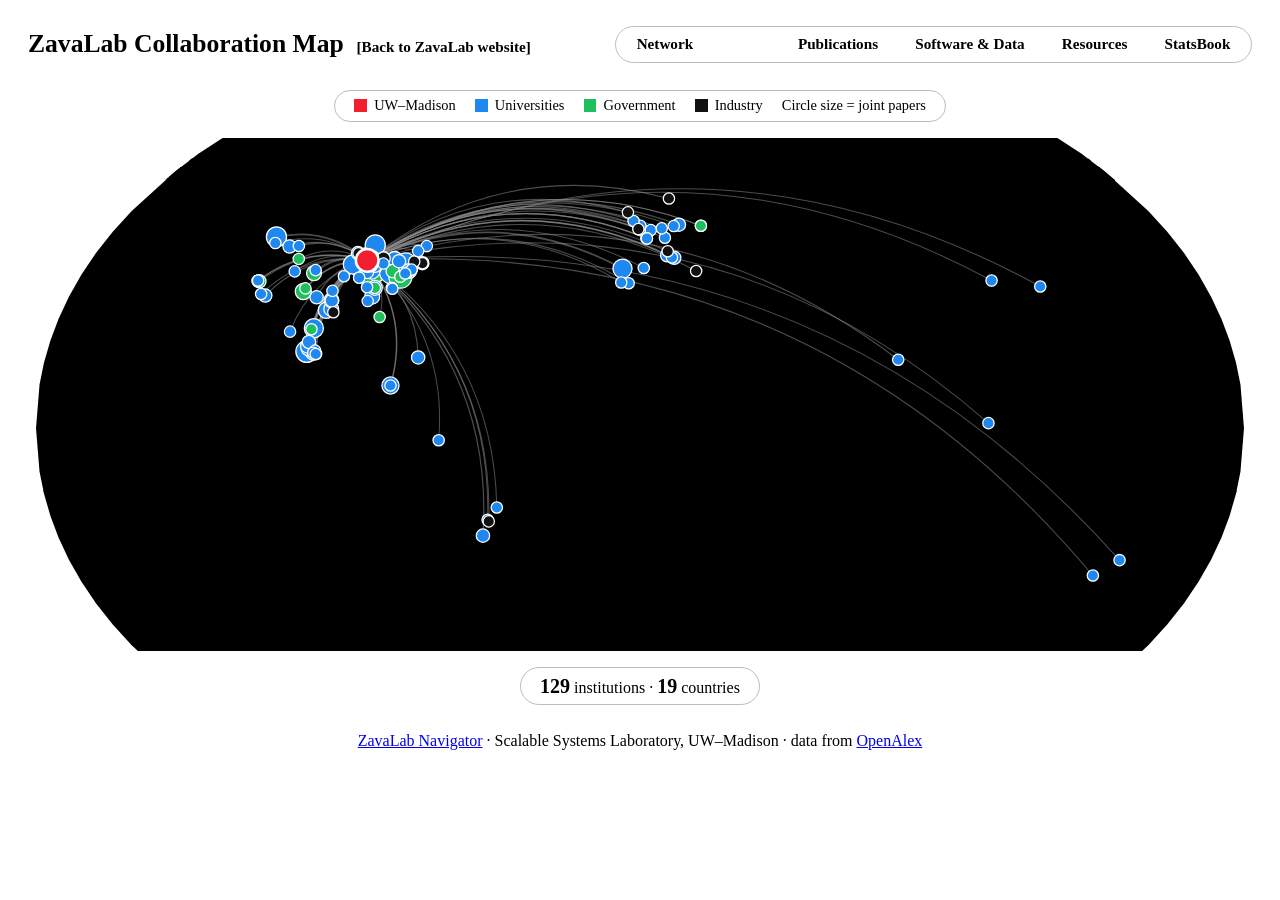
==== commit 39a14aab: "Add StatsBook knowledge graph navigator Interactive map of the topics of Statistics for Chemical Eng" ====
--- a/map/index.html
+++ b/map/index.html
@@ -2,7 +2,7 @@
 body.embed{background:#fff;padding:8px}.embed-credit[data-astro-cid-frgjnztm]{text-align:center;margin:.6rem 0 0}
 .collab[data-astro-cid-5mny7v6g]{max-width:1400px;margin:0 auto;padding:.4rem 12px 0}
 .map-wrap[data-astro-cid-qi6nhn4a]{grid-template-columns:minmax(0,1fr);align-items:start;gap:1re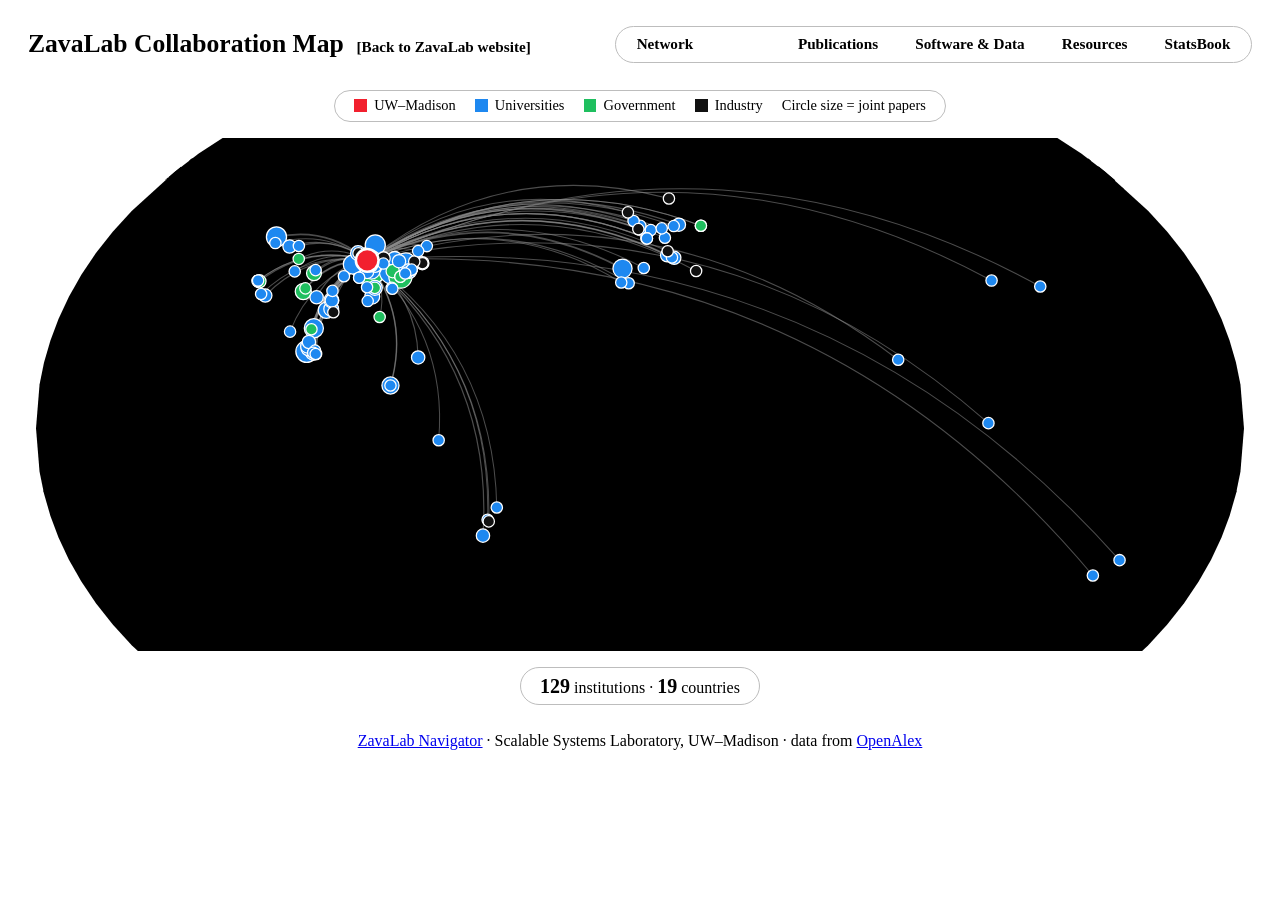
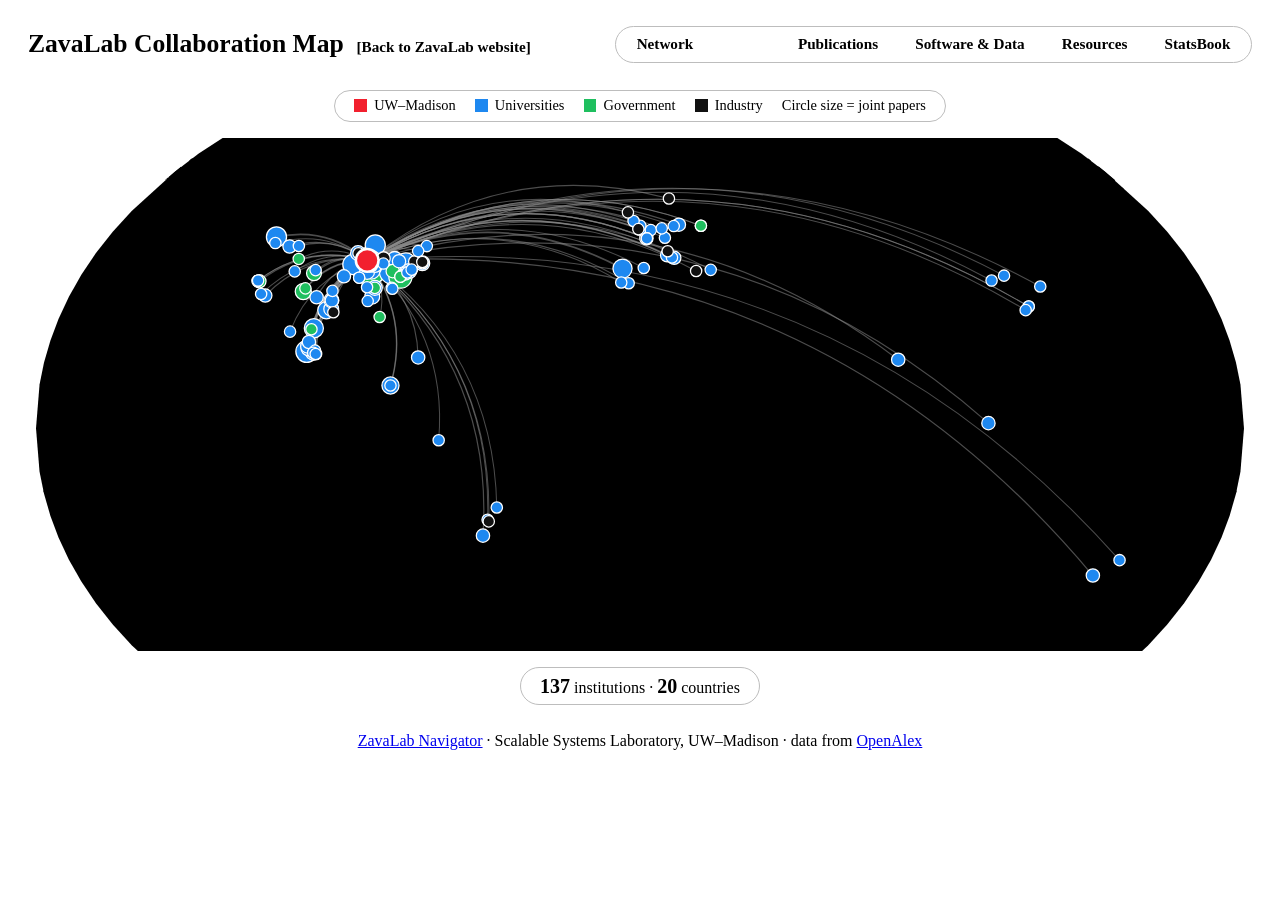
